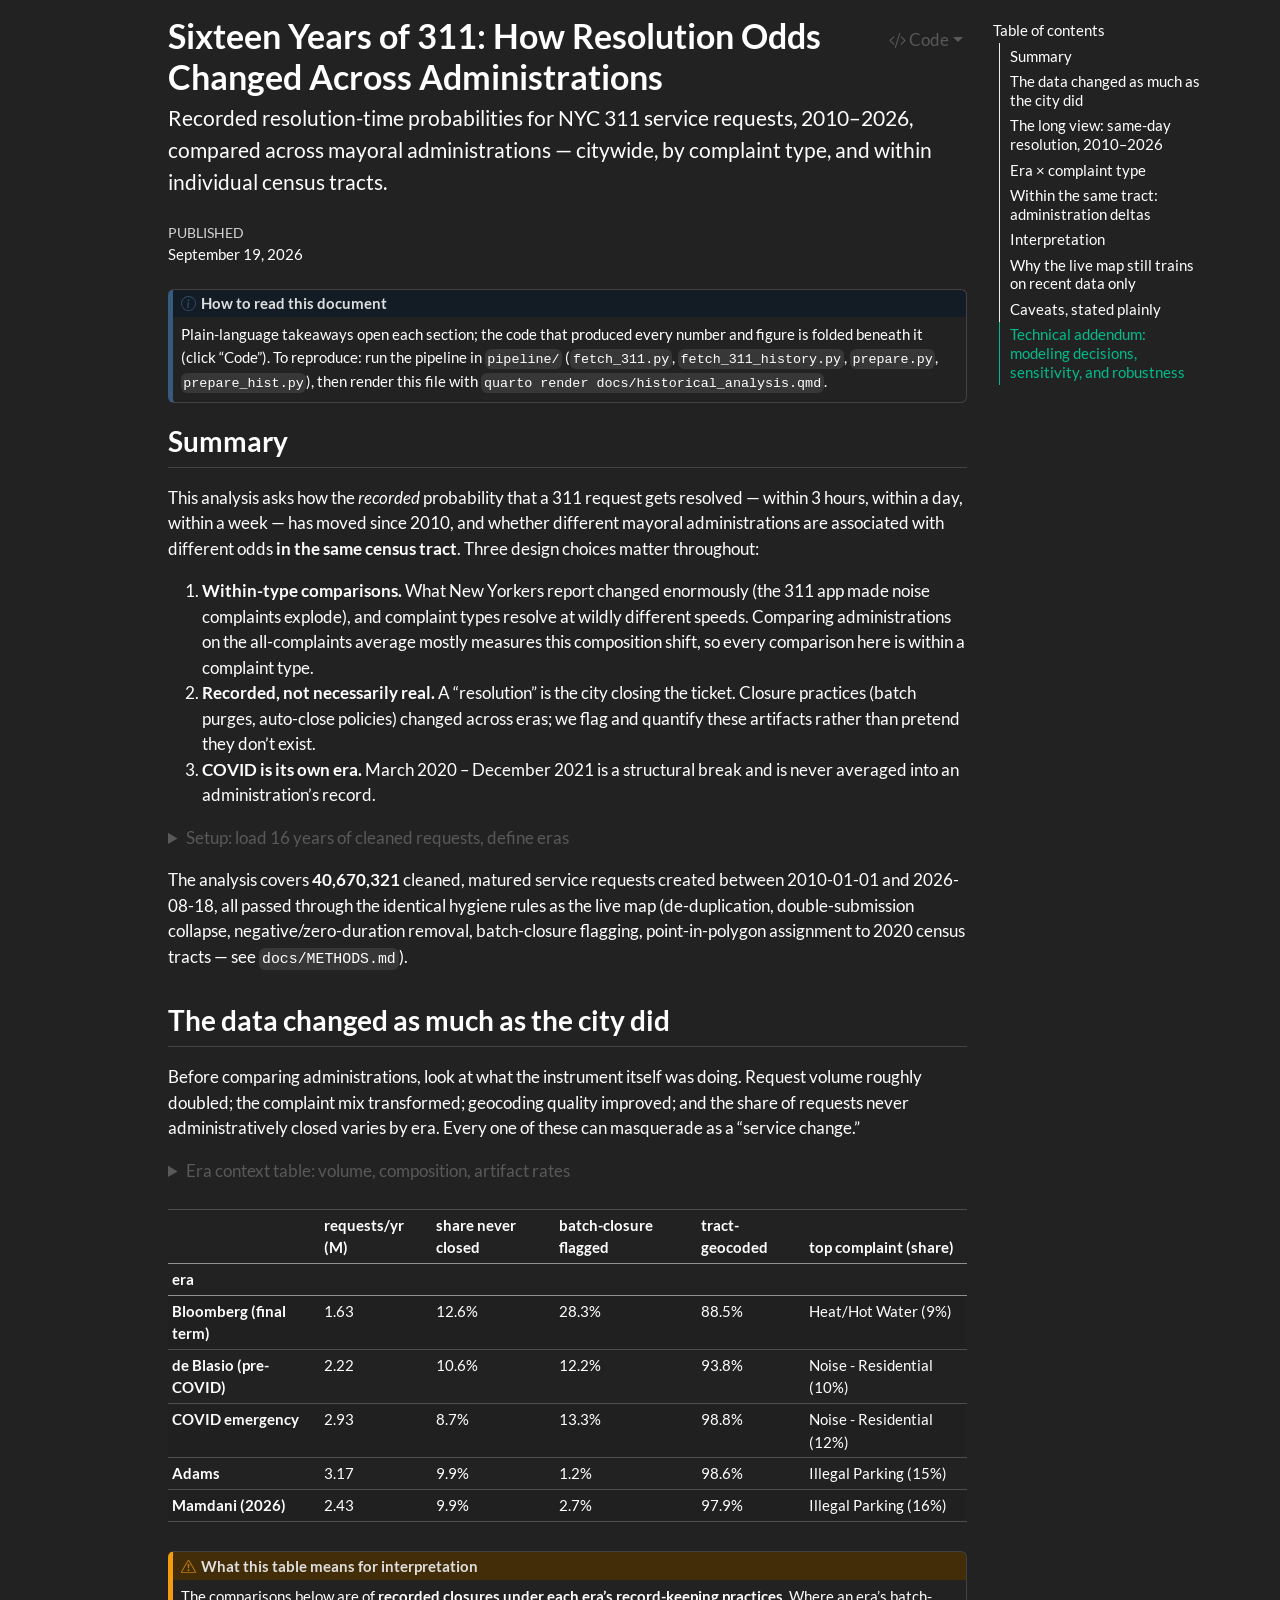
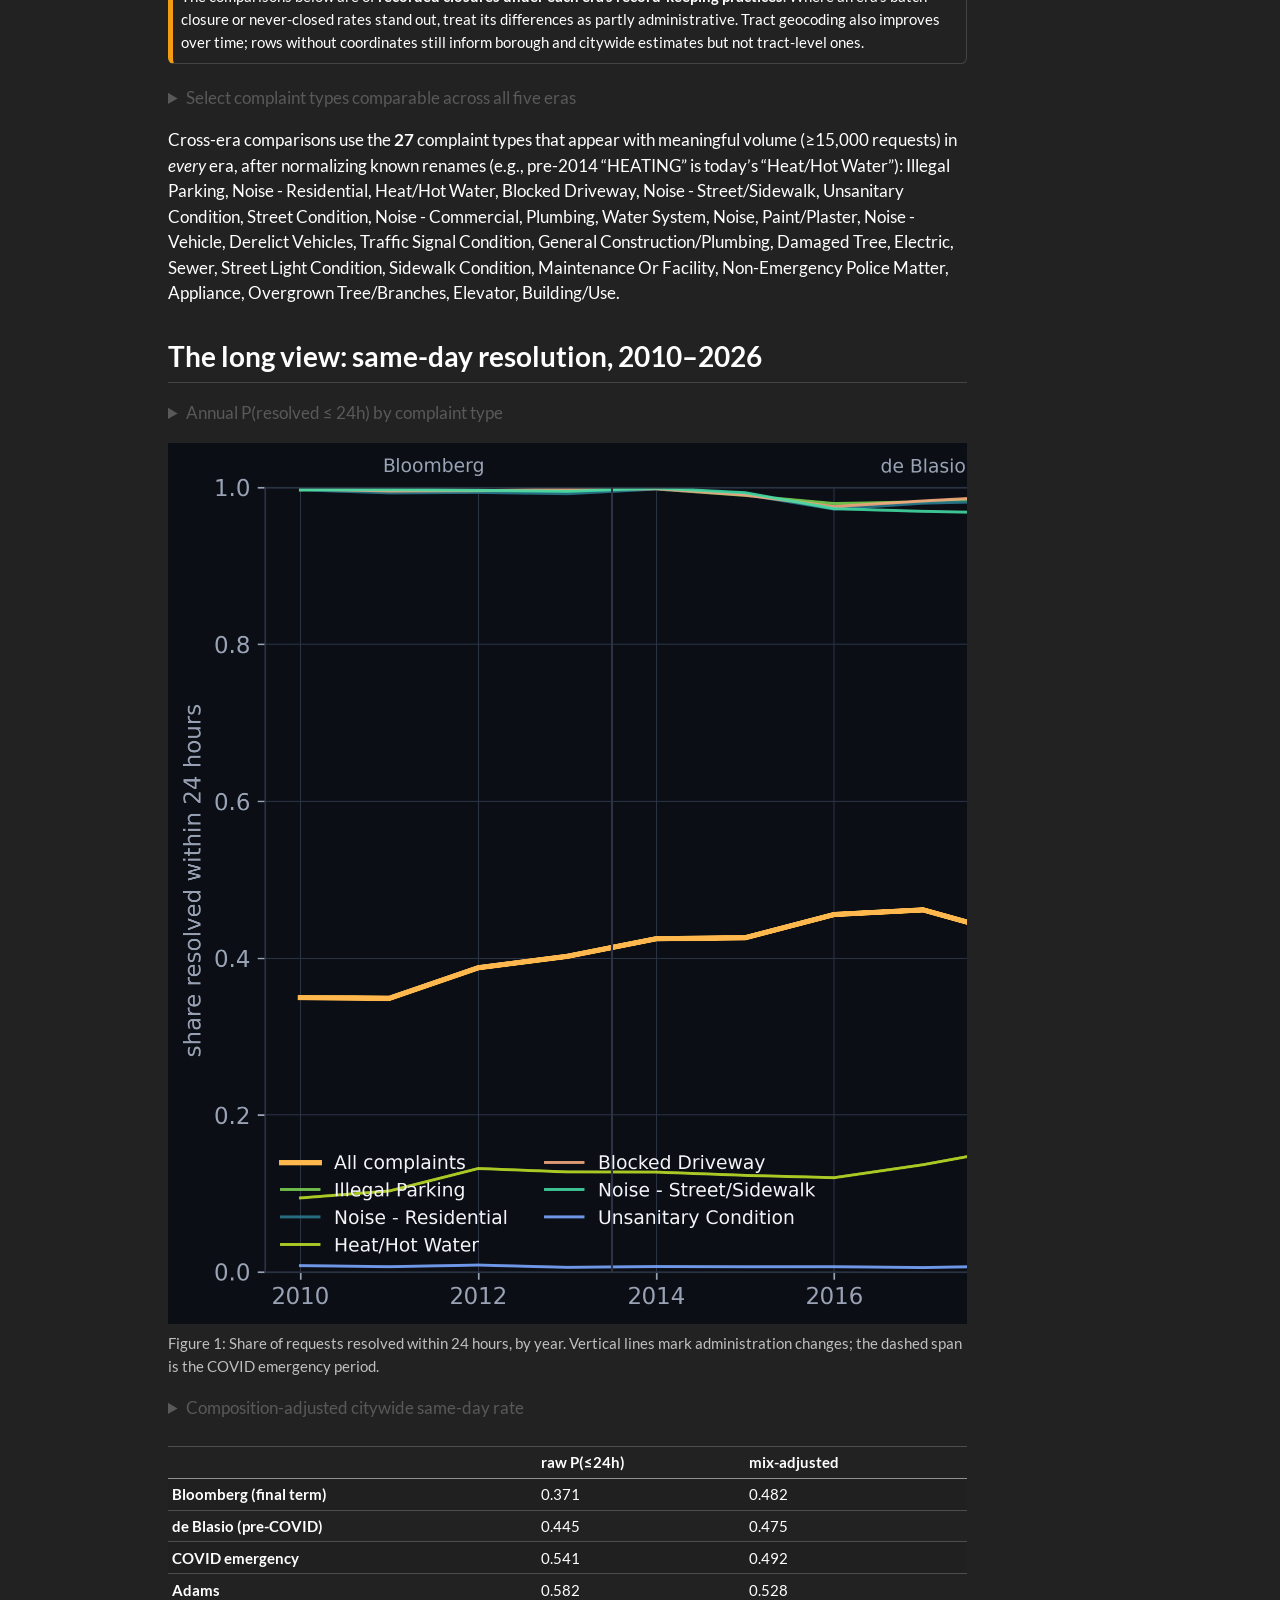
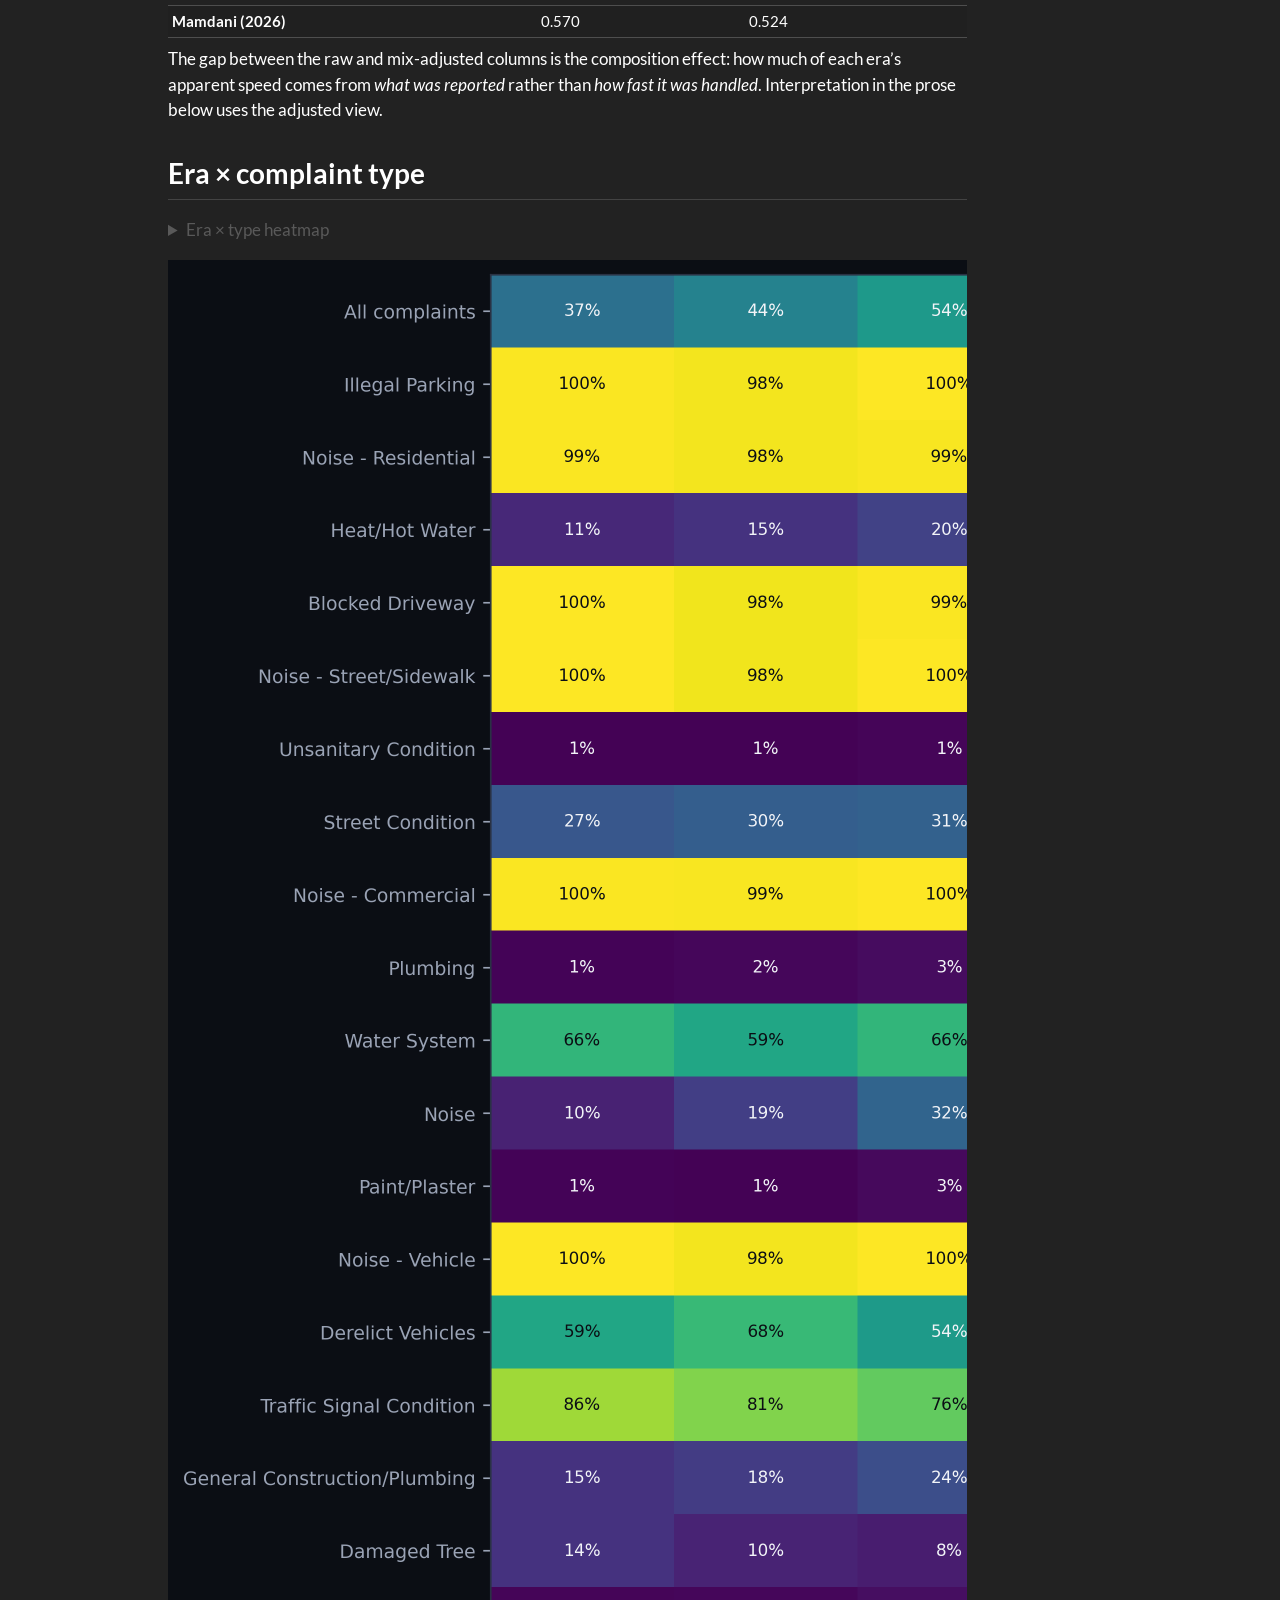
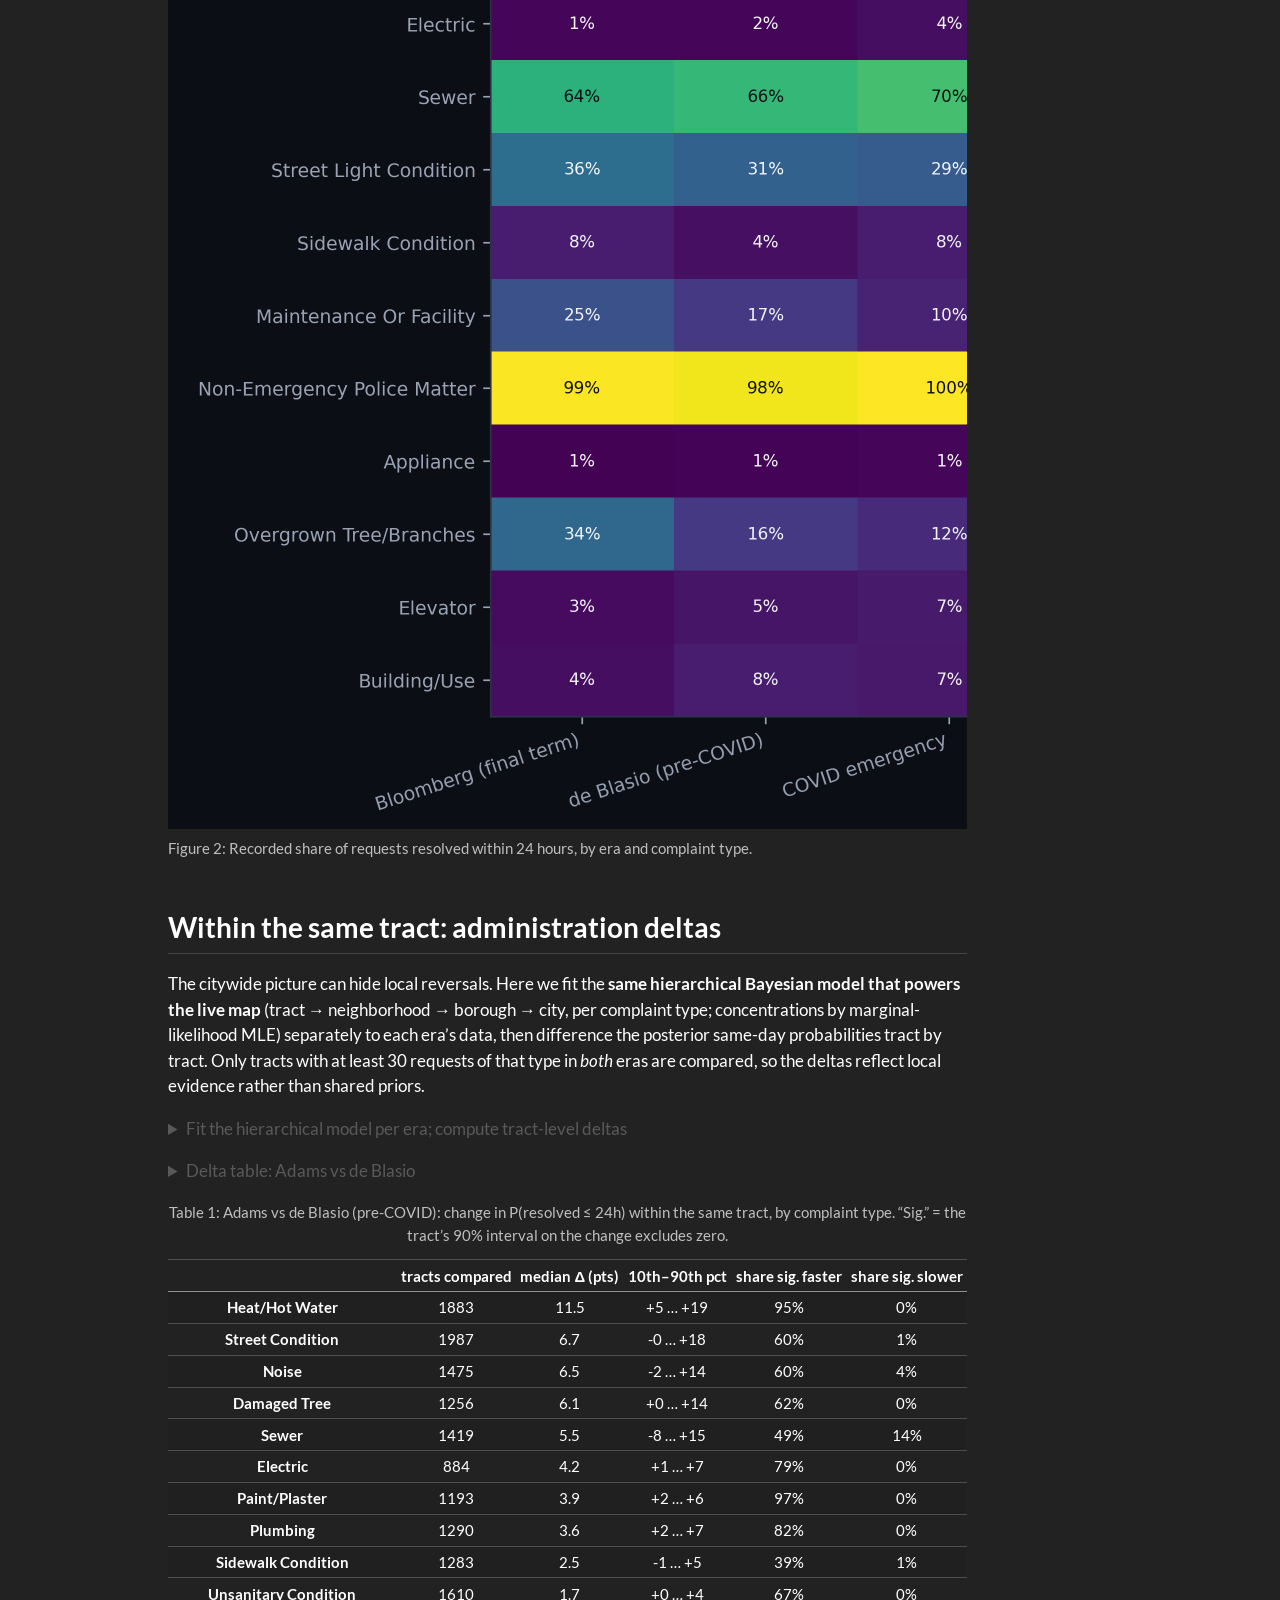
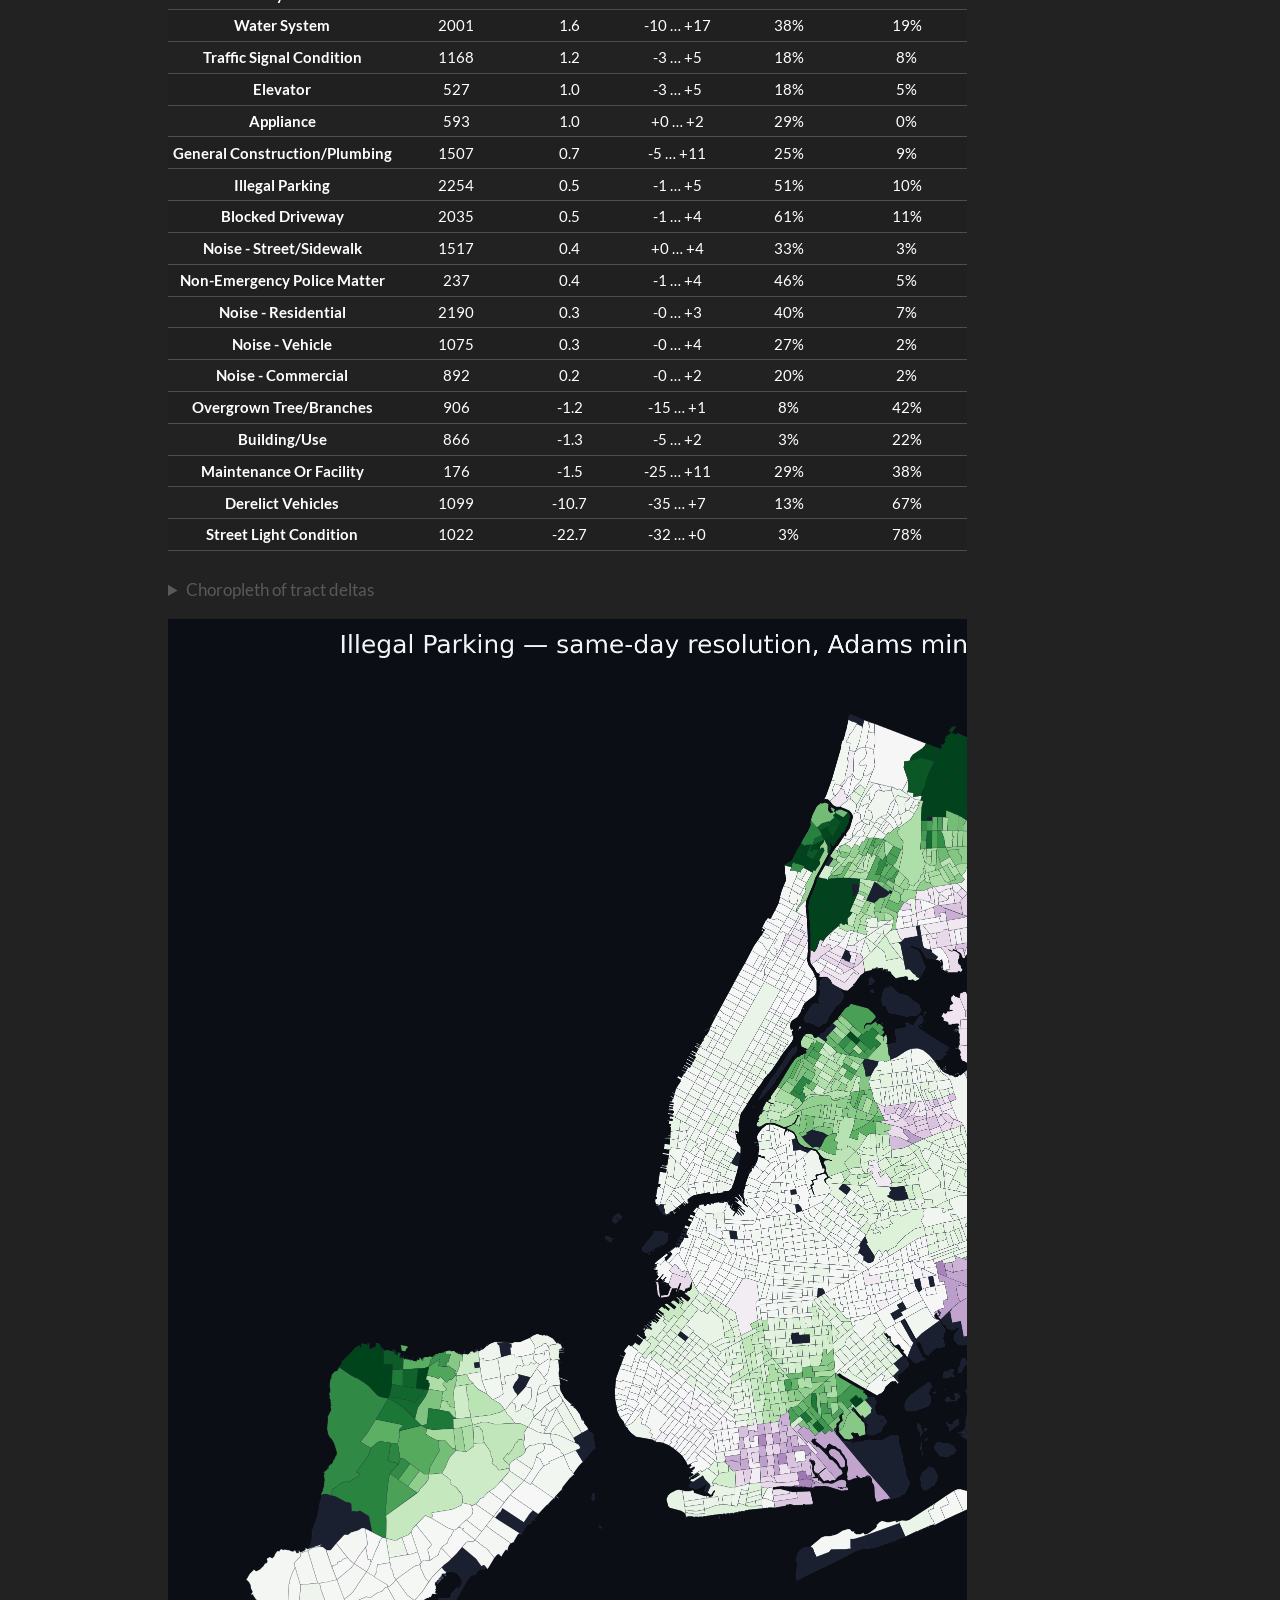
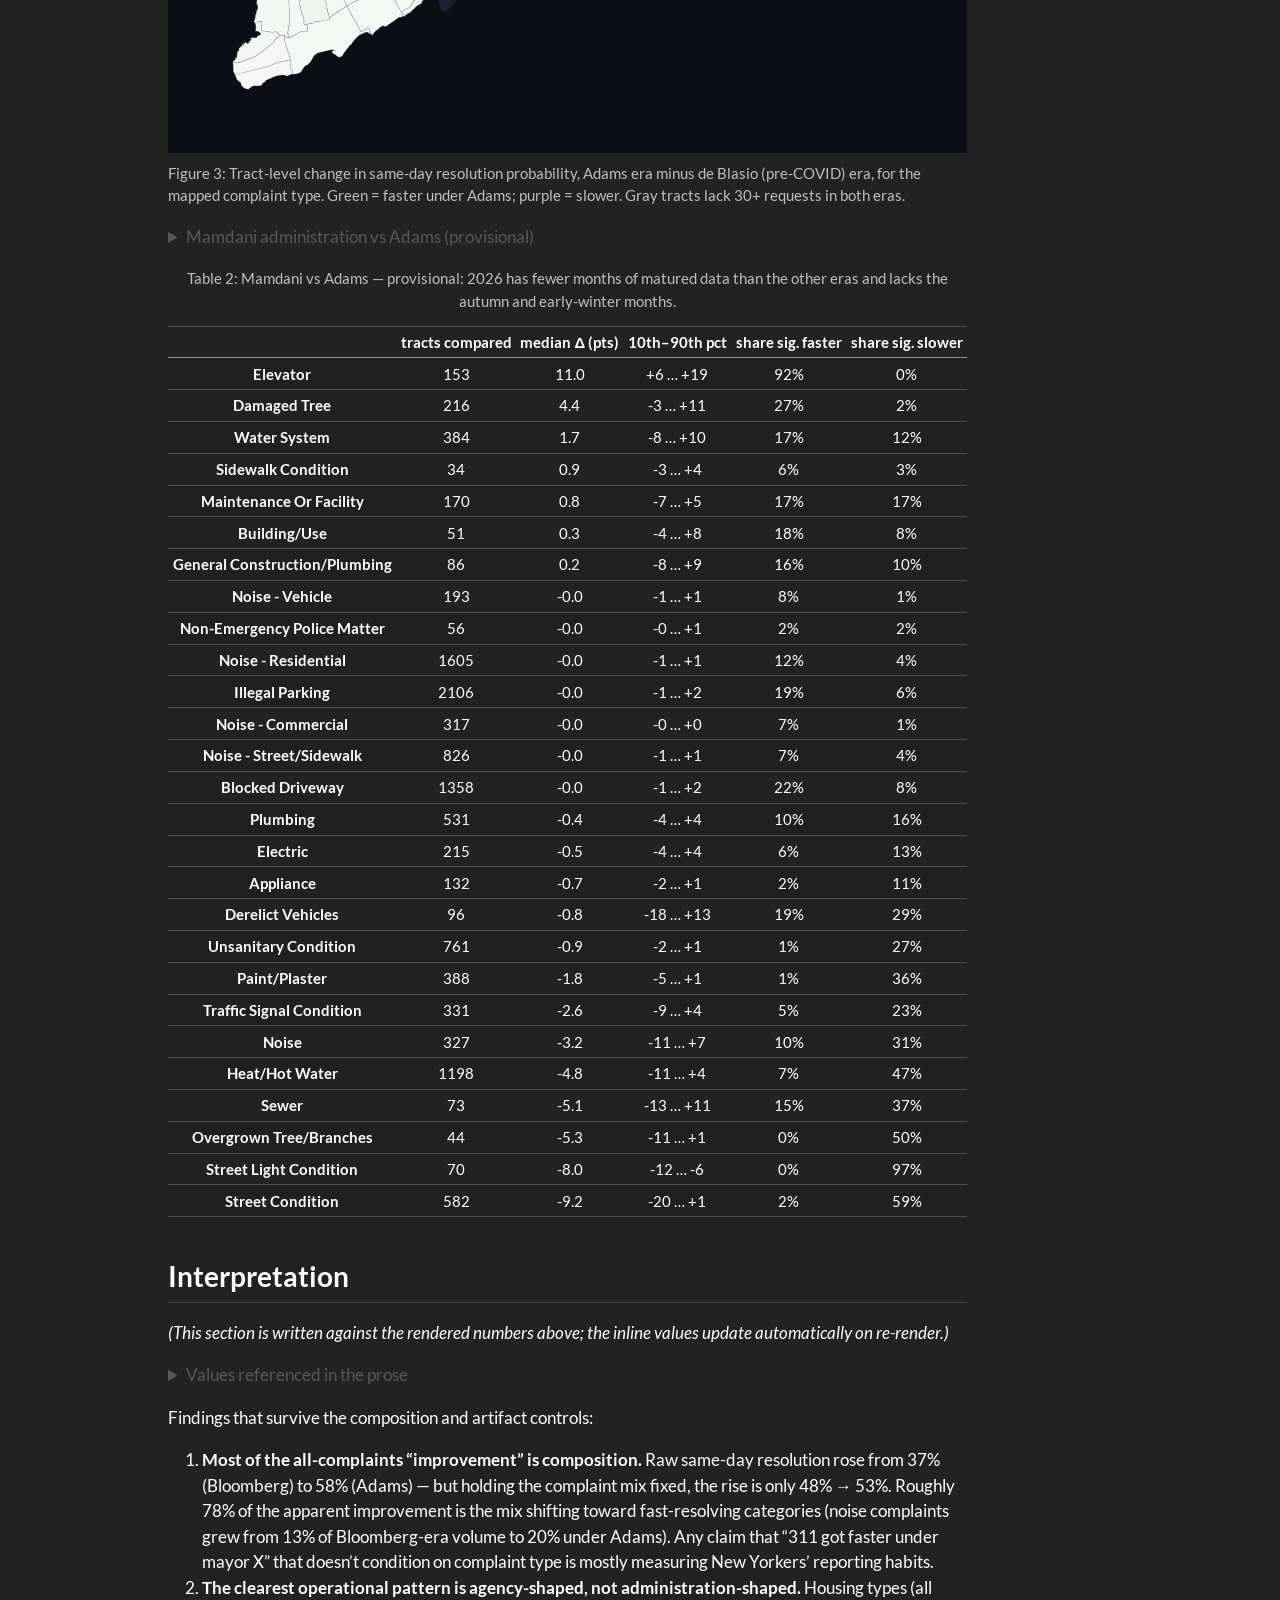
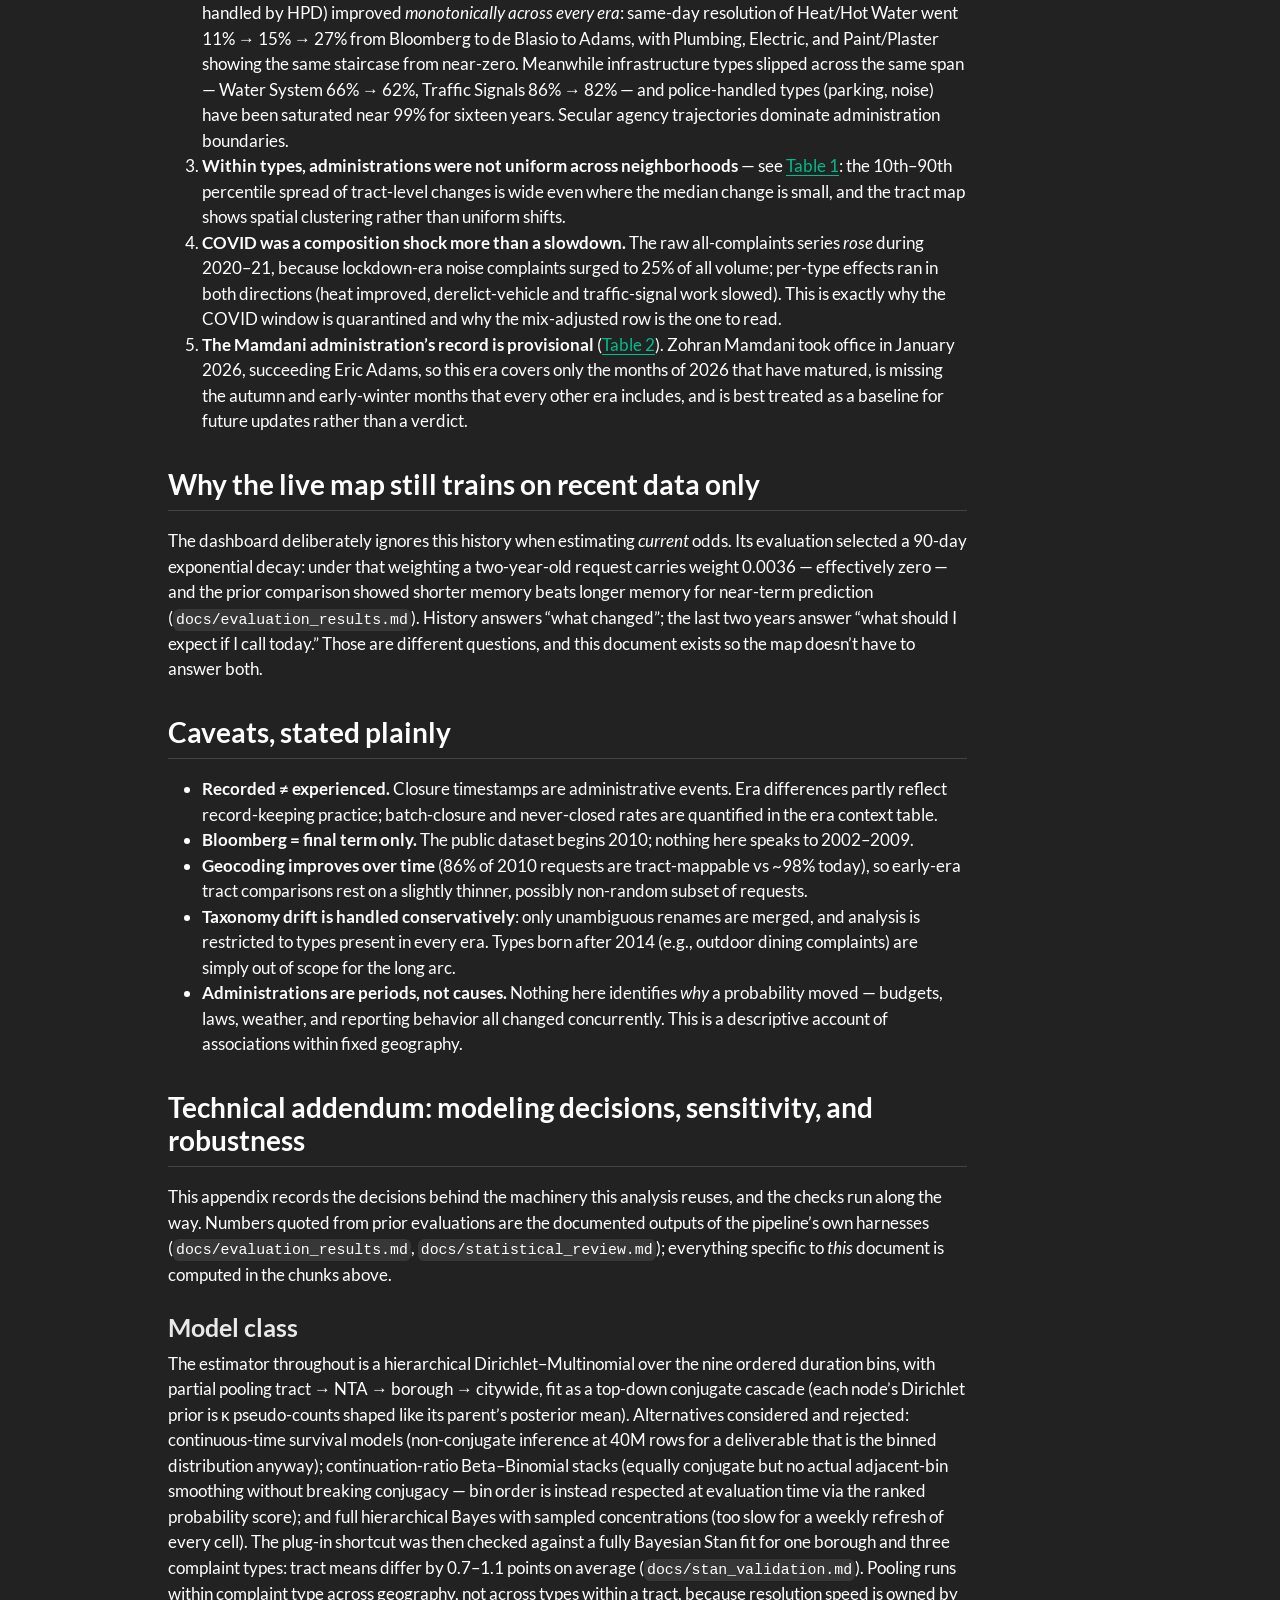
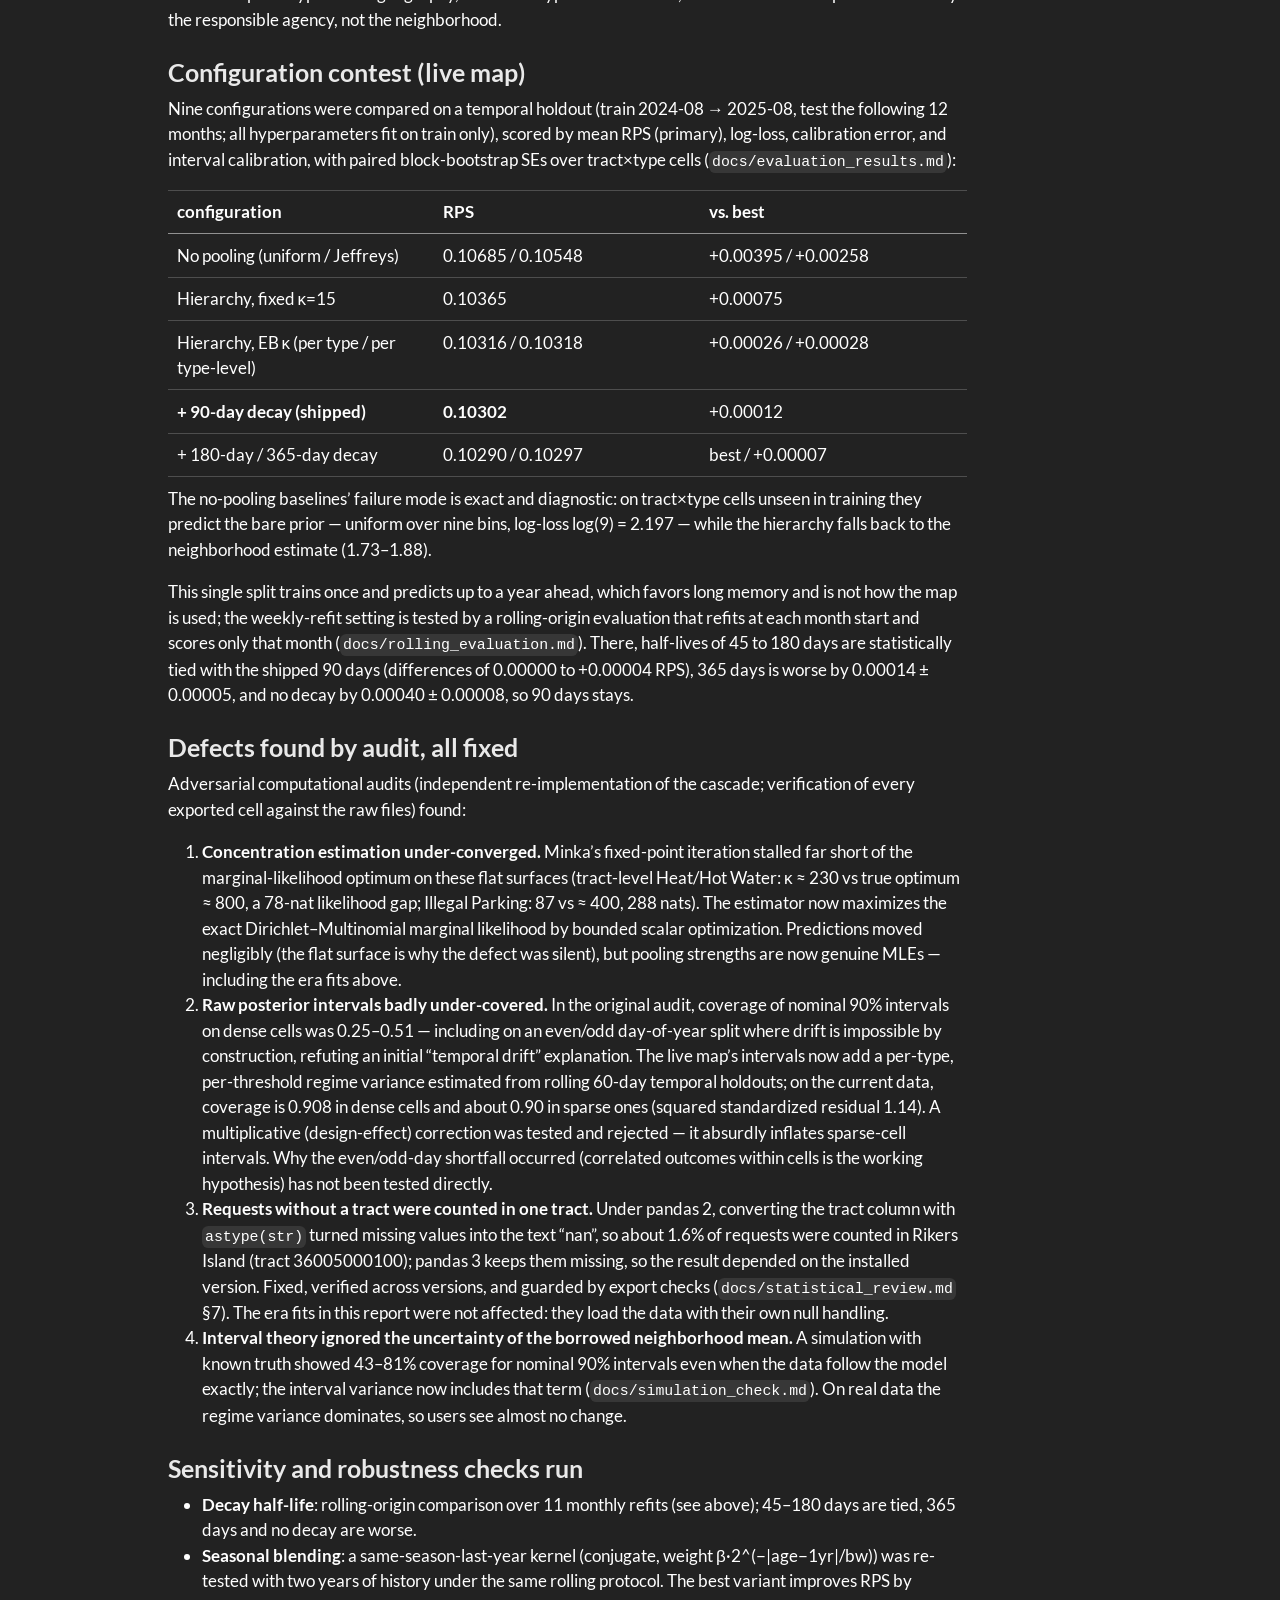
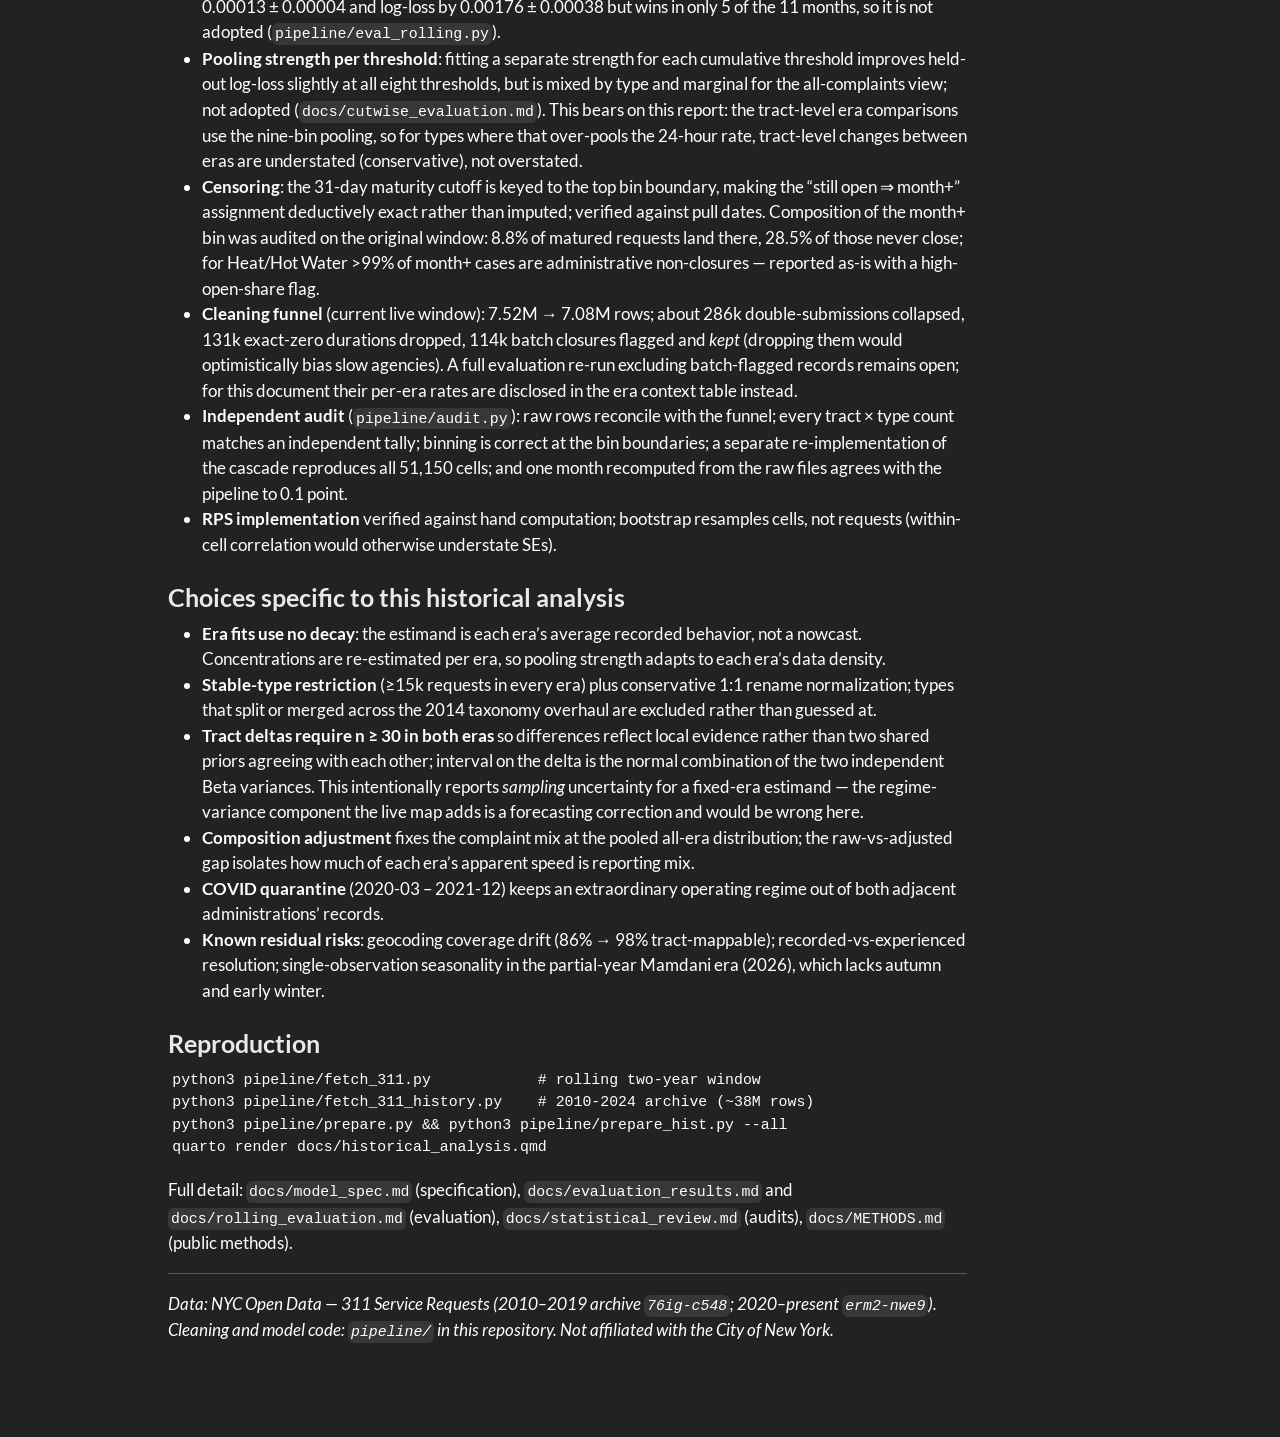
==== docs/historical_analysis.html @ f102107b "Bring documentation in line with the audit - METHODS.md: current data window and funnel, weekly refi" ====
<!DOCTYPE html>
<html xmlns="http://www.w3.org/1999/xhtml" lang="en" xml:lang="en"><head>

<meta charset="utf-8">
<meta name="generator" content="quarto-1.9.38">

<meta name="viewport" content="width=device-width, initial-scale=1.0, user-scalable=yes">

<meta name="dcterms.date" content="2026-09-19">

<title>Sixteen Years of 311: How Resolution Odds Changed Across Administrations</title>
<style>

code{white-space: pre-wrap;}
span.smallcaps{font-variant: small-caps;}
div.columns{display: flex; gap: min(4vw, 1.5em);}
div.column{flex: auto; overflow-x: auto;}
div.hanging-indent{margin-left: 1.5em; text-indent: -1.5em;}
ul.task-list{list-style: none;}
ul.task-list li input[type="checkbox"] {
width: 0.8em;
margin: 0 0.8em 0.2em -1em;  vertical-align: middle;
}

html { -webkit-text-size-adjust: 100%; }
pre > code.sourceCode { white-space: pre; position: relative; }
pre > code.sourceCode > span { display: inline-block; line-height: 1.25; }
pre > code.sourceCode > span:empty { height: 1.2em; }
.sourceCode { overflow: visible; }
code.sourceCode > span { color: inherit; text-decoration: inherit; }
div.sourceCode { margin: 1em 0; }
pre.sourceCode { margin: 0; }
@media screen {
div.sourceCode { overflow: auto; }
}
@media print {
pre > code.sourceCode { white-space: pre-wrap; }
pre > code.sourceCode > span { text-indent: -5em; padding-left: 5em; }
}
pre.numberSource code
{ counter-reset: source-line 0; }
pre.numberSource code > span
{ position: relative; left: -4em; counter-increment: source-line; }
pre.numberSource code > span > a:first-child::before
{ content: counter(source-line);
position: relative; left: -1em; text-align: right; vertical-align: baseline;
border: none; display: inline-block;
-webkit-touch-callout: none; -webkit-user-select: none;
-khtml-user-select: none; -moz-user-select: none;
-ms-user-select: none; user-select: none;
padding: 0 4px; width: 4em;
}
pre.numberSource { margin-left: 3em; padding-left: 4px; }
div.sourceCode
{ }
@media screen {
pre > code.sourceCode > span > a:first-child::before { text-decoration: underline; }
}
</style>


<script>/*! jQuery v3.5.1 | (c) JS Foundation and other contributors | jquery.org/license */
!function(e,t){"use strict";"object"==typeof module&&"object"==typeof module.exports?module.exports=e.document?t(e,!0):function(e){if(!e.document)throw new Error("jQuery requires a window with a document");return t(e)}:t(e)}("undefined"!=typeof window?window:this,function(C,e){"use strict";var t=[],r=Object.getPrototypeOf,s=t.slice,g=t.flat?function(e){return t.flat.call(e)}:function(e){return t.concat.apply([],e)},u=t.push,i=t.indexOf,n={},o=n.toString,v=n.hasOwnProperty,a=v.toString,l=a.call(Object),y={},m=function(e){return"function"==typeof e&&"number"!=typeof e.nodeType},x=function(e){return null!=e&&e===e.window},E=C.document,c={type:!0,src:!0,nonce:!0,noModule:!0};function b(e,t,n){var r,i,o=(n=n||E).createElement("script");if(o.text=e,t)for(r in c)(i=t[r]||t.getAttribute&&t.getAttribute(r))&&o.setAttribute(r,i);n.head.appendChild(o).parentNode.removeChild(o)}function w(e){return null==e?e+"":"object"==typeof e||"function"==typeof e?n[o.call(e)]||"object":typeof e}var f="3.5.1",S=function(e,t){return new S.fn.init(e,t)};function p(e){var t=!!e&&"length"in e&&e.length,n=w(e);return!m(e)&&!x(e)&&("array"===n||0===t||"number"==typeof t&&0<t&&t-1 in e)}S.fn=S.prototype={jquery:f,constructor:S,length:0,toArray:function(){return s.call(this)},get:function(e){return null==e?s.call(this):e<0?this[e+this.length]:this[e]},pushStack:function(e){var t=S.merge(this.constructor(),e);return t.prevObject=this,t},each:function(e){return S.each(this,e)},map:function(n){return this.pushStack(S.map(this,function(e,t){return n.call(e,t,e)}))},slice:function(){return this.pushStack(s.apply(this,arguments))},first:function(){return this.eq(0)},last:function(){return this.eq(-1)},even:function(){return this.pushStack(S.grep(this,function(e,t){return(t+1)%2}))},odd:function(){return this.pushStack(S.grep(this,function(e,t){return t%2}))},eq:function(e){var t=this.length,n=+e+(e<0?t:0);return this.pushStack(0<=n&&n<t?[this[n]]:[])},end:function(){return this.prevObject||this.constructor()},push:u,sort:t.sort,splice:t.splice},S.extend=S.fn.extend=function(){var e,t,n,r,i,o,a=arguments[0]||{},s=1,u=arguments.length,l=!1;for("boolean"==typeof a&&(l=a,a=arguments[s]||{},s++),"object"==typeof a||m(a)||(a={}),s===u&&(a=this,s--);s<u;s++)if(null!=(e=arguments[s]))for(t in e)r=e[t],"__proto__"!==t&&a!==r&&(l&&r&&(S.isPlainObject(r)||(i=Array.isArray(r)))?(n=a[t],o=i&&!Array.isArray(n)?[]:i||S.isPlainObject(n)?n:{},i=!1,a[t]=S.extend(l,o,r)):void 0!==r&&(a[t]=r));return a},S.extend({expando:"jQuery"+(f+Math.random()).replace(/\D/g,""),isReady:!0,error:function(e){throw new Error(e)},noop:function(){},isPlainObject:function(e){var t,n;return!(!e||"[object Object]"!==o.call(e))&&(!(t=r(e))||"function"==typeof(n=v.call(t,"constructor")&&t.constructor)&&a.call(n)===l)},isEmptyObject:function(e){var t;for(t in e)return!1;return!0},globalEval:function(e,t,n){b(e,{nonce:t&&t.nonce},n)},each:function(e,t){var n,r=0;if(p(e)){for(n=e.length;r<n;r++)if(!1===t.call(e[r],r,e[r]))break}else for(r in e)if(!1===t.call(e[r],r,e[r]))break;return e},makeArray:function(e,t){var n=t||[];return null!=e&&(p(Object(e))?S.merge(n,"string"==typeof e?[e]:e):u.call(n,e)),n},inArray:function(e,t,n){return null==t?-1:i.call(t,e,n)},merge:function(e,t){for(var n=+t.length,r=0,i=e.length;r<n;r++)e[i++]=t[r];return e.length=i,e},grep:function(e,t,n){for(var r=[],i=0,o=e.length,a=!n;i<o;i++)!t(e[i],i)!==a&&r.push(e[i]);return r},map:function(e,t,n){var r,i,o=0,a=[];if(p(e))for(r=e.length;o<r;o++)null!=(i=t(e[o],o,n))&&a.push(i);else for(o in e)null!=(i=t(e[o],o,n))&&a.push(i);return g(a)},guid:1,support:y}),"function"==typeof Symbol&&(S.fn[Symbol.iterator]=t[Symbol.iterator]),S.each("Boolean Number String Function Array Date RegExp Object Error Symbol".split(" "),function(e,t){n["[object "+t+"]"]=t.toLowerCase()});var d=function(n){var e,d,b,o,i,h,f,g,w,u,l,T,C,a,E,v,s,c,y,S="sizzle"+1*new Date,p=n.document,k=0,r=0,m=ue(),x=ue(),A=ue(),N=ue(),D=function(e,t){return e===t&&(l=!0),0},j={}.hasOwnProperty,t=[],q=t.pop,L=t.push,H=t.push,O=t.slice,P=function(e,t){for(var n=0,r=e.length;n<r;n++)if(e[n]===t)return n;return-1},R="checked|selected|async|autofocus|autoplay|controls|defer|disabled|hidden|ismap|loop|multiple|open|readonly|required|scoped",M="[\\x20\\t\\r\\n\\f]",I="(?:\\\\[\\da-fA-F]{1,6}"+M+"?|\\\\[^\\r\\n\\f]|[\\w-]|[^\0-\\x7f])+",W="\\["+M+"*("+I+")(?:"+M+"*([*^$|!~]?=)"+M+"*(?:'((?:\\\\.|[^\\\\'])*)'|\"((?:\\\\.|[^\\\\\"])*)\"|("+I+"))|)"+M+"*\\]",F=":("+I+")(?:\\((('((?:\\\\.|[^\\\\'])*)'|\"((?:\\\\.|[^\\\\\"])*)\")|((?:\\\\.|[^\\\\()[\\]]|"+W+")*)|.*)\\)|)",B=new RegExp(M+"+","g"),$=new RegExp("^"+M+"+|((?:^|[^\\\\])(?:\\\\.)*)"+M+"+$","g"),_=new RegExp("^"+M+"*,"+M+"*"),z=new RegExp("^"+M+"*([>+~]|"+M+")"+M+"*"),U=new RegExp(M+"|>"),X=new RegExp(F),V=new RegExp("^"+I+"$"),G={ID:new RegExp("^#("+I+")"),CLASS:new RegExp("^\\.("+I+")"),TAG:new RegExp("^("+I+"|[*])"),ATTR:new RegExp("^"+W),PSEUDO:new RegExp("^"+F),CHILD:new RegExp("^:(only|first|last|nth|nth-last)-(child|of-type)(?:\\("+M+"*(even|odd|(([+-]|)(\\d*)n|)"+M+"*(?:([+-]|)"+M+"*(\\d+)|))"+M+"*\\)|)","i"),bool:new RegExp("^(?:"+R+")$","i"),needsContext:new RegExp("^"+M+"*[>+~]|:(even|odd|eq|gt|lt|nth|first|last)(?:\\("+M+"*((?:-\\d)?\\d*)"+M+"*\\)|)(?=[^-]|$)","i")},Y=/HTML$/i,Q=/^(?:input|select|textarea|button)$/i,J=/^h\d$/i,K=/^[^{]+\{\s*\[native \w/,Z=/^(?:#([\w-]+)|(\w+)|\.([\w-]+))$/,ee=/[+~]/,te=new RegExp("\\\\[\\da-fA-F]{1,6}"+M+"?|\\\\([^\\r\\n\\f])","g"),ne=function(e,t){var n="0x"+e.slice(1)-65536;return t||(n<0?String.fromCharCode(n+65536):String.fromCharCode(n>>10|55296,1023&n|56320))},re=/([\0-\x1f\x7f]|^-?\d)|^-$|[^\0-\x1f\x7f-\uFFFF\w-]/g,ie=function(e,t){return t?"\0"===e?"\ufffd":e.slice(0,-1)+"\\"+e.charCodeAt(e.length-1).toString(16)+" ":"\\"+e},oe=function(){T()},ae=be(function(e){return!0===e.disabled&&"fieldset"===e.nodeName.toLowerCase()},{dir:"parentNode",next:"legend"});try{H.apply(t=O.call(p.childNodes),p.childNodes),t[p.childNodes.length].nodeType}catch(e){H={apply:t.length?function(e,t){L.apply(e,O.call(t))}:function(e,t){var n=e.length,r=0;while(e[n++]=t[r++]);e.length=n-1}}}function se(t,e,n,r){var i,o,a,s,u,l,c,f=e&&e.ownerDocument,p=e?e.nodeType:9;if(n=n||[],"string"!=typeof t||!t||1!==p&&9!==p&&11!==p)return n;if(!r&&(T(e),e=e||C,E)){if(11!==p&&(u=Z.exec(t)))if(i=u[1]){if(9===p){if(!(a=e.getElementById(i)))return n;if(a.id===i)return n.push(a),n}else if(f&&(a=f.getElementById(i))&&y(e,a)&&a.id===i)return n.push(a),n}else{if(u[2])return H.apply(n,e.getElementsByTagName(t)),n;if((i=u[3])&&d.getElementsByClassName&&e.getElementsByClassName)return H.apply(n,e.getElementsByClassName(i)),n}if(d.qsa&&!N[t+" "]&&(!v||!v.test(t))&&(1!==p||"object"!==e.nodeName.toLowerCase())){if(c=t,f=e,1===p&&(U.test(t)||z.test(t))){(f=ee.test(t)&&ye(e.parentNode)||e)===e&&d.scope||((s=e.getAttribute("id"))?s=s.replace(re,ie):e.setAttribute("id",s=S)),o=(l=h(t)).length;while(o--)l[o]=(s?"#"+s:":scope")+" "+xe(l[o]);c=l.join(",")}try{return H.apply(n,f.querySelectorAll(c)),n}catch(e){N(t,!0)}finally{s===S&&e.removeAttribute("id")}}}return g(t.replace($,"$1"),e,n,r)}function ue(){var r=[];return function e(t,n){return r.push(t+" ")>b.cacheLength&&delete e[r.shift()],e[t+" "]=n}}function le(e){return e[S]=!0,e}function ce(e){var t=C.createElement("fieldset");try{return!!e(t)}catch(e){return!1}finally{t.parentNode&&t.parentNode.removeChild(t),t=null}}function fe(e,t){var n=e.split("|"),r=n.length;while(r--)b.attrHandle[n[r]]=t}function pe(e,t){var n=t&&e,r=n&&1===e.nodeType&&1===t.nodeType&&e.sourceIndex-t.sourceIndex;if(r)return r;if(n)while(n=n.nextSibling)if(n===t)return-1;return e?1:-1}function de(t){return function(e){return"input"===e.nodeName.toLowerCase()&&e.type===t}}function he(n){return function(e){var t=e.nodeName.toLowerCase();return("input"===t||"button"===t)&&e.type===n}}function ge(t){return function(e){return"form"in e?e.parentNode&&!1===e.disabled?"label"in e?"label"in e.parentNode?e.parentNode.disabled===t:e.disabled===t:e.isDisabled===t||e.isDisabled!==!t&&ae(e)===t:e.disabled===t:"label"in e&&e.disabled===t}}function ve(a){return le(function(o){return o=+o,le(function(e,t){var n,r=a([],e.length,o),i=r.length;while(i--)e[n=r[i]]&&(e[n]=!(t[n]=e[n]))})})}function ye(e){return e&&"undefined"!=typeof e.getElementsByTagName&&e}for(e in d=se.support={},i=se.isXML=function(e){var t=e.namespaceURI,n=(e.ownerDocument||e).documentElement;return!Y.test(t||n&&n.nodeName||"HTML")},T=se.setDocument=function(e){var t,n,r=e?e.ownerDocument||e:p;return r!=C&&9===r.nodeType&&r.documentElement&&(a=(C=r).documentElement,E=!i(C),p!=C&&(n=C.defaultView)&&n.top!==n&&(n.addEventListener?n.addEventListener("unload",oe,!1):n.attachEvent&&n.attachEvent("onunload",oe)),d.scope=ce(function(e){return a.appendChild(e).appendChild(C.createElement("div")),"undefined"!=typeof e.querySelectorAll&&!e.querySelectorAll(":scope fieldset div").length}),d.attributes=ce(function(e){return e.className="i",!e.getAttribute("className")}),d.getElementsByTagName=ce(function(e){return e.appendChild(C.createComment("")),!e.getElementsByTagName("*").length}),d.getElementsByClassName=K.test(C.getElementsByClassName),d.getById=ce(function(e){return a.appendChild(e).id=S,!C.getElementsByName||!C.getElementsByName(S).length}),d.getById?(b.filter.ID=function(e){var t=e.replace(te,ne);return function(e){return e.getAttribute("id")===t}},b.find.ID=function(e,t){if("undefined"!=typeof t.getElementById&&E){var n=t.getElementById(e);return n?[n]:[]}}):(b.filter.ID=function(e){var n=e.replace(te,ne);return function(e){var t="undefined"!=typeof e.getAttributeNode&&e.getAttributeNode("id");return t&&t.value===n}},b.find.ID=function(e,t){if("undefined"!=typeof t.getElementById&&E){var n,r,i,o=t.getElementById(e);if(o){if((n=o.getAttributeNode("id"))&&n.value===e)return[o];i=t.getElementsByName(e),r=0;while(o=i[r++])if((n=o.getAttributeNode("id"))&&n.value===e)return[o]}return[]}}),b.find.TAG=d.getElementsByTagName?function(e,t){return"undefined"!=typeof t.getElementsByTagName?t.getElementsByTagName(e):d.qsa?t.querySelectorAll(e):void 0}:function(e,t){var n,r=[],i=0,o=t.getElementsByTagName(e);if("*"===e){while(n=o[i++])1===n.nodeType&&r.push(n);return r}return o},b.find.CLASS=d.getElementsByClassName&&function(e,t){if("undefined"!=typeof t.getElementsByClassName&&E)return t.getElementsByClassName(e)},s=[],v=[],(d.qsa=K.test(C.querySelectorAll))&&(ce(function(e){var t;a.appendChild(e).innerHTML="<a id='"+S+"'></a><select id='"+S+"-\r\\' msallowcapture=''><option selected=''></option></select>",e.querySelectorAll("[msallowcapture^='']").length&&v.push("[*^$]="+M+"*(?:''|\"\")"),e.querySelectorAll("[selected]").length||v.push("\\["+M+"*(?:value|"+R+")"),e.querySelectorAll("[id~="+S+"-]").length||v.push("~="),(t=C.createElement("input")).setAttribute("name",""),e.appendChild(t),e.querySelectorAll("[name='']").length||v.push("\\["+M+"*name"+M+"*="+M+"*(?:''|\"\")"),e.querySelectorAll(":checked").length||v.push(":checked"),e.querySelectorAll("a#"+S+"+*").length||v.push(".#.+[+~]"),e.querySelectorAll("\\\f"),v.push("[\\r\\n\\f]")}),ce(function(e){e.innerHTML="<a href='' disabled='disabled'></a><select disabled='disabled'><option/></select>";var t=C.createElement("input");t.setAttribute("type","hidden"),e.appendChild(t).setAttribute("name","D"),e.querySelectorAll("[name=d]").length&&v.push("name"+M+"*[*^$|!~]?="),2!==e.querySelectorAll(":enabled").length&&v.push(":enabled",":disabled"),a.appendChild(e).disabled=!0,2!==e.querySelectorAll(":disabled").length&&v.push(":enabled",":disabled"),e.querySelectorAll("*,:x"),v.push(",.*:")})),(d.matchesSelector=K.test(c=a.matches||a.webkitMatchesSelector||a.mozMatchesSelector||a.oMatchesSelector||a.msMatchesSelector))&&ce(function(e){d.disconnectedMatch=c.call(e,"*"),c.call(e,"[s!='']:x"),s.push("!=",F)}),v=v.length&&new RegExp(v.join("|")),s=s.length&&new RegExp(s.join("|")),t=K.test(a.compareDocumentPosition),y=t||K.test(a.contains)?function(e,t){var n=9===e.nodeType?e.documentElement:e,r=t&&t.parentNode;return e===r||!(!r||1!==r.nodeType||!(n.contains?n.contains(r):e.compareDocumentPosition&&16&e.compareDocumentPosition(r)))}:function(e,t){if(t)while(t=t.parentNode)if(t===e)return!0;return!1},D=t?function(e,t){if(e===t)return l=!0,0;var n=!e.compareDocumentPosition-!t.compareDocumentPosition;return n||(1&(n=(e.ownerDocument||e)==(t.ownerDocument||t)?e.compareDocumentPosition(t):1)||!d.sortDetached&&t.compareDocumentPosition(e)===n?e==C||e.ownerDocument==p&&y(p,e)?-1:t==C||t.ownerDocument==p&&y(p,t)?1:u?P(u,e)-P(u,t):0:4&n?-1:1)}:function(e,t){if(e===t)return l=!0,0;var n,r=0,i=e.parentNode,o=t.parentNode,a=[e],s=[t];if(!i||!o)return e==C?-1:t==C?1:i?-1:o?1:u?P(u,e)-P(u,t):0;if(i===o)return pe(e,t);n=e;while(n=n.parentNode)a.unshift(n);n=t;while(n=n.parentNode)s.unshift(n);while(a[r]===s[r])r++;return r?pe(a[r],s[r]):a[r]==p?-1:s[r]==p?1:0}),C},se.matches=function(e,t){return se(e,null,null,t)},se.matchesSelector=function(e,t){if(T(e),d.matchesSelector&&E&&!N[t+" "]&&(!s||!s.test(t))&&(!v||!v.test(t)))try{var n=c.call(e,t);if(n||d.disconnectedMatch||e.document&&11!==e.document.nodeType)return n}catch(e){N(t,!0)}return 0<se(t,C,null,[e]).length},se.contains=function(e,t){return(e.ownerDocument||e)!=C&&T(e),y(e,t)},se.attr=function(e,t){(e.ownerDocument||e)!=C&&T(e);var n=b.attrHandle[t.toLowerCase()],r=n&&j.call(b.attrHandle,t.toLowerCase())?n(e,t,!E):void 0;return void 0!==r?r:d.attributes||!E?e.getAttribute(t):(r=e.getAttributeNode(t))&&r.specified?r.value:null},se.escape=function(e){return(e+"").replace(re,ie)},se.error=function(e){throw new Error("Syntax error, unrecognized expression: "+e)},se.uniqueSort=function(e){var t,n=[],r=0,i=0;if(l=!d.detectDuplicates,u=!d.sortStable&&e.slice(0),e.sort(D),l){while(t=e[i++])t===e[i]&&(r=n.push(i));while(r--)e.splice(n[r],1)}return u=null,e},o=se.getText=function(e){var t,n="",r=0,i=e.nodeType;if(i){if(1===i||9===i||11===i){if("string"==typeof e.textContent)return e.textContent;for(e=e.firstChild;e;e=e.nextSibling)n+=o(e)}else if(3===i||4===i)return e.nodeValue}else while(t=e[r++])n+=o(t);return n},(b=se.selectors={cacheLength:50,createPseudo:le,match:G,attrHandle:{},find:{},relative:{">":{dir:"parentNode",first:!0}," ":{dir:"parentNode"},"+":{dir:"previousSibling",first:!0},"~":{dir:"previousSibling"}},preFilter:{ATTR:function(e){return e[1]=e[1].replace(te,ne),e[3]=(e[3]||e[4]||e[5]||"").replace(te,ne),"~="===e[2]&&(e[3]=" "+e[3]+" "),e.slice(0,4)},CHILD:function(e){return e[1]=e[1].toLowerCase(),"nth"===e[1].slice(0,3)?(e[3]||se.error(e[0]),e[4]=+(e[4]?e[5]+(e[6]||1):2*("even"===e[3]||"odd"===e[3])),e[5]=+(e[7]+e[8]||"odd"===e[3])):e[3]&&se.error(e[0]),e},PSEUDO:function(e){var t,n=!e[6]&&e[2];return G.CHILD.test(e[0])?null:(e[3]?e[2]=e[4]||e[5]||"":n&&X.test(n)&&(t=h(n,!0))&&(t=n.indexOf(")",n.length-t)-n.length)&&(e[0]=e[0].slice(0,t),e[2]=n.slice(0,t)),e.slice(0,3))}},filter:{TAG:function(e){var t=e.replace(te,ne).toLowerCase();return"*"===e?function(){return!0}:function(e){return e.nodeName&&e.nodeName.toLowerCase()===t}},CLASS:function(e){var t=m[e+" "];return t||(t=new RegExp("(^|"+M+")"+e+"("+M+"|$)"))&&m(e,function(e){return t.test("string"==typeof e.className&&e.className||"undefined"!=typeof e.getAttribute&&e.getAttribute("class")||"")})},ATTR:function(n,r,i){return function(e){var t=se.attr(e,n);return null==t?"!="===r:!r||(t+="","="===r?t===i:"!="===r?t!==i:"^="===r?i&&0===t.indexOf(i):"*="===r?i&&-1<t.indexOf(i):"$="===r?i&&t.slice(-i.length)===i:"~="===r?-1<(" "+t.replace(B," ")+" ").indexOf(i):"|="===r&&(t===i||t.slice(0,i.length+1)===i+"-"))}},CHILD:function(h,e,t,g,v){var y="nth"!==h.slice(0,3),m="last"!==h.slice(-4),x="of-type"===e;return 1===g&&0===v?function(e){return!!e.parentNode}:function(e,t,n){var r,i,o,a,s,u,l=y!==m?"nextSibling":"previousSibling",c=e.parentNode,f=x&&e.nodeName.toLowerCase(),p=!n&&!x,d=!1;if(c){if(y){while(l){a=e;while(a=a[l])if(x?a.nodeName.toLowerCase()===f:1===a.nodeType)return!1;u=l="only"===h&&!u&&"nextSibling"}return!0}if(u=[m?c.firstChild:c.lastChild],m&&p){d=(s=(r=(i=(o=(a=c)[S]||(a[S]={}))[a.uniqueID]||(o[a.uniqueID]={}))[h]||[])[0]===k&&r[1])&&r[2],a=s&&c.childNodes[s];while(a=++s&&a&&a[l]||(d=s=0)||u.pop())if(1===a.nodeType&&++d&&a===e){i[h]=[k,s,d];break}}else if(p&&(d=s=(r=(i=(o=(a=e)[S]||(a[S]={}))[a.uniqueID]||(o[a.uniqueID]={}))[h]||[])[0]===k&&r[1]),!1===d)while(a=++s&&a&&a[l]||(d=s=0)||u.pop())if((x?a.nodeName.toLowerCase()===f:1===a.nodeType)&&++d&&(p&&((i=(o=a[S]||(a[S]={}))[a.uniqueID]||(o[a.uniqueID]={}))[h]=[k,d]),a===e))break;return(d-=v)===g||d%g==0&&0<=d/g}}},PSEUDO:function(e,o){var t,a=b.pseudos[e]||b.setFilters[e.toLowerCase()]||se.error("unsupported pseudo: "+e);return a[S]?a(o):1<a.length?(t=[e,e,"",o],b.setFilters.hasOwnProperty(e.toLowerCase())?le(function(e,t){var n,r=a(e,o),i=r.length;while(i--)e[n=P(e,r[i])]=!(t[n]=r[i])}):function(e){return a(e,0,t)}):a}},pseudos:{not:le(function(e){var r=[],i=[],s=f(e.replace($,"$1"));return s[S]?le(function(e,t,n,r){var i,o=s(e,null,r,[]),a=e.length;while(a--)(i=o[a])&&(e[a]=!(t[a]=i))}):function(e,t,n){return r[0]=e,s(r,null,n,i),r[0]=null,!i.pop()}}),has:le(function(t){return function(e){return 0<se(t,e).length}}),contains:le(function(t){return t=t.replace(te,ne),function(e){return-1<(e.textContent||o(e)).indexOf(t)}}),lang:le(function(n){return V.test(n||"")||se.error("unsupported lang: "+n),n=n.replace(te,ne).toLowerCase(),function(e){var t;do{if(t=E?e.lang:e.getAttribute("xml:lang")||e.getAttribute("lang"))return(t=t.toLowerCase())===n||0===t.indexOf(n+"-")}while((e=e.parentNode)&&1===e.nodeType);return!1}}),target:function(e){var t=n.location&&n.location.hash;return t&&t.slice(1)===e.id},root:function(e){return e===a},focus:function(e){return e===C.activeElement&&(!C.hasFocus||C.hasFocus())&&!!(e.type||e.href||~e.tabIndex)},enabled:ge(!1),disabled:ge(!0),checked:function(e){var t=e.nodeName.toLowerCase();return"input"===t&&!!e.checked||"option"===t&&!!e.selected},selected:function(e){return e.parentNode&&e.parentNode.selectedIndex,!0===e.selected},empty:function(e){for(e=e.firstChild;e;e=e.nextSibling)if(e.nodeType<6)return!1;return!0},parent:function(e){return!b.pseudos.empty(e)},header:function(e){return J.test(e.nodeName)},input:function(e){return Q.test(e.nodeName)},button:function(e){var t=e.nodeName.toLowerCase();return"input"===t&&"button"===e.type||"button"===t},text:function(e){var t;return"input"===e.nodeName.toLowerCase()&&"text"===e.type&&(null==(t=e.getAttribute("type"))||"text"===t.toLowerCase())},first:ve(function(){return[0]}),last:ve(function(e,t){return[t-1]}),eq:ve(function(e,t,n){return[n<0?n+t:n]}),even:ve(function(e,t){for(var n=0;n<t;n+=2)e.push(n);return e}),odd:ve(function(e,t){for(var n=1;n<t;n+=2)e.push(n);return e}),lt:ve(function(e,t,n){for(var r=n<0?n+t:t<n?t:n;0<=--r;)e.push(r);return e}),gt:ve(function(e,t,n){for(var r=n<0?n+t:n;++r<t;)e.push(r);return e})}}).pseudos.nth=b.pseudos.eq,{radio:!0,checkbox:!0,file:!0,password:!0,image:!0})b.pseudos[e]=de(e);for(e in{submit:!0,reset:!0})b.pseudos[e]=he(e);function me(){}function xe(e){for(var t=0,n=e.length,r="";t<n;t++)r+=e[t].value;return r}function be(s,e,t){var u=e.dir,l=e.next,c=l||u,f=t&&"parentNode"===c,p=r++;return e.first?function(e,t,n){while(e=e[u])if(1===e.nodeType||f)return s(e,t,n);return!1}:function(e,t,n){var r,i,o,a=[k,p];if(n){while(e=e[u])if((1===e.nodeType||f)&&s(e,t,n))return!0}else while(e=e[u])if(1===e.nodeType||f)if(i=(o=e[S]||(e[S]={}))[e.uniqueID]||(o[e.uniqueID]={}),l&&l===e.nodeName.toLowerCase())e=e[u]||e;else{if((r=i[c])&&r[0]===k&&r[1]===p)return a[2]=r[2];if((i[c]=a)[2]=s(e,t,n))return!0}return!1}}function we(i){return 1<i.length?function(e,t,n){var r=i.length;while(r--)if(!i[r](e,t,n))return!1;return!0}:i[0]}function Te(e,t,n,r,i){for(var o,a=[],s=0,u=e.length,l=null!=t;s<u;s++)(o=e[s])&&(n&&!n(o,r,i)||(a.push(o),l&&t.push(s)));return a}function Ce(d,h,g,v,y,e){return v&&!v[S]&&(v=Ce(v)),y&&!y[S]&&(y=Ce(y,e)),le(function(e,t,n,r){var i,o,a,s=[],u=[],l=t.length,c=e||function(e,t,n){for(var r=0,i=t.length;r<i;r++)se(e,t[r],n);return n}(h||"*",n.nodeType?[n]:n,[]),f=!d||!e&&h?c:Te(c,s,d,n,r),p=g?y||(e?d:l||v)?[]:t:f;if(g&&g(f,p,n,r),v){i=Te(p,u),v(i,[],n,r),o=i.length;while(o--)(a=i[o])&&(p[u[o]]=!(f[u[o]]=a))}if(e){if(y||d){if(y){i=[],o=p.length;while(o--)(a=p[o])&&i.push(f[o]=a);y(null,p=[],i,r)}o=p.length;while(o--)(a=p[o])&&-1<(i=y?P(e,a):s[o])&&(e[i]=!(t[i]=a))}}else p=Te(p===t?p.splice(l,p.length):p),y?y(null,t,p,r):H.apply(t,p)})}function Ee(e){for(var i,t,n,r=e.length,o=b.relative[e[0].type],a=o||b.relative[" "],s=o?1:0,u=be(function(e){return e===i},a,!0),l=be(function(e){return-1<P(i,e)},a,!0),c=[function(e,t,n){var r=!o&&(n||t!==w)||((i=t).nodeType?u(e,t,n):l(e,t,n));return i=null,r}];s<r;s++)if(t=b.relative[e[s].type])c=[be(we(c),t)];else{if((t=b.filter[e[s].type].apply(null,e[s].matches))[S]){for(n=++s;n<r;n++)if(b.relative[e[n].type])break;return Ce(1<s&&we(c),1<s&&xe(e.slice(0,s-1).concat({value:" "===e[s-2].type?"*":""})).replace($,"$1"),t,s<n&&Ee(e.slice(s,n)),n<r&&Ee(e=e.slice(n)),n<r&&xe(e))}c.push(t)}return we(c)}return me.prototype=b.filters=b.pseudos,b.setFilters=new me,h=se.tokenize=function(e,t){var n,r,i,o,a,s,u,l=x[e+" "];if(l)return t?0:l.slice(0);a=e,s=[],u=b.preFilter;while(a){for(o in n&&!(r=_.exec(a))||(r&&(a=a.slice(r[0].length)||a),s.push(i=[])),n=!1,(r=z.exec(a))&&(n=r.shift(),i.push({value:n,type:r[0].replace($," ")}),a=a.slice(n.length)),b.filter)!(r=G[o].exec(a))||u[o]&&!(r=u[o](r))||(n=r.shift(),i.push({value:n,type:o,matches:r}),a=a.slice(n.length));if(!n)break}return t?a.length:a?se.error(e):x(e,s).slice(0)},f=se.compile=function(e,t){var n,v,y,m,x,r,i=[],o=[],a=A[e+" "];if(!a){t||(t=h(e)),n=t.length;while(n--)(a=Ee(t[n]))[S]?i.push(a):o.push(a);(a=A(e,(v=o,m=0<(y=i).length,x=0<v.length,r=function(e,t,n,r,i){var o,a,s,u=0,l="0",c=e&&[],f=[],p=w,d=e||x&&b.find.TAG("*",i),h=k+=null==p?1:Math.random()||.1,g=d.length;for(i&&(w=t==C||t||i);l!==g&&null!=(o=d[l]);l++){if(x&&o){a=0,t||o.ownerDocument==C||(T(o),n=!E);while(s=v[a++])if(s(o,t||C,n)){r.push(o);break}i&&(k=h)}m&&((o=!s&&o)&&u--,e&&c.push(o))}if(u+=l,m&&l!==u){a=0;while(s=y[a++])s(c,f,t,n);if(e){if(0<u)while(l--)c[l]||f[l]||(f[l]=q.call(r));f=Te(f)}H.apply(r,f),i&&!e&&0<f.length&&1<u+y.length&&se.uniqueSort(r)}return i&&(k=h,w=p),c},m?le(r):r))).selector=e}return a},g=se.select=function(e,t,n,r){var i,o,a,s,u,l="function"==typeof e&&e,c=!r&&h(e=l.selector||e);if(n=n||[],1===c.length){if(2<(o=c[0]=c[0].slice(0)).length&&"ID"===(a=o[0]).type&&9===t.nodeType&&E&&b.relative[o[1].type]){if(!(t=(b.find.ID(a.matches[0].replace(te,ne),t)||[])[0]))return n;l&&(t=t.parentNode),e=e.slice(o.shift().value.length)}i=G.needsContext.test(e)?0:o.length;while(i--){if(a=o[i],b.relative[s=a.type])break;if((u=b.find[s])&&(r=u(a.matches[0].replace(te,ne),ee.test(o[0].type)&&ye(t.parentNode)||t))){if(o.splice(i,1),!(e=r.length&&xe(o)))return H.apply(n,r),n;break}}}return(l||f(e,c))(r,t,!E,n,!t||ee.test(e)&&ye(t.parentNode)||t),n},d.sortStable=S.split("").sort(D).join("")===S,d.detectDuplicates=!!l,T(),d.sortDetached=ce(function(e){return 1&e.compareDocumentPosition(C.createElement("fieldset"))}),ce(function(e){return e.innerHTML="<a href='#'></a>","#"===e.firstChild.getAttribute("href")})||fe("type|href|height|width",function(e,t,n){if(!n)return e.getAttribute(t,"type"===t.toLowerCase()?1:2)}),d.attributes&&ce(function(e){return e.innerHTML="<input/>",e.firstChild.setAttribute("value",""),""===e.firstChild.getAttribute("value")})||fe("value",function(e,t,n){if(!n&&"input"===e.nodeName.toLowerCase())return e.defaultValue}),ce(function(e){return null==e.getAttribute("disabled")})||fe(R,function(e,t,n){var r;if(!n)return!0===e[t]?t.toLowerCase():(r=e.getAttributeNode(t))&&r.specified?r.value:null}),se}(C);S.find=d,S.expr=d.selectors,S.expr[":"]=S.expr.pseudos,S.uniqueSort=S.unique=d.uniqueSort,S.text=d.getText,S.isXMLDoc=d.isXML,S.contains=d.contains,S.escapeSelector=d.escape;var h=function(e,t,n){var r=[],i=void 0!==n;while((e=e[t])&&9!==e.nodeType)if(1===e.nodeType){if(i&&S(e).is(n))break;r.push(e)}return r},T=function(e,t){for(var n=[];e;e=e.nextSibling)1===e.nodeType&&e!==t&&n.push(e);return n},k=S.expr.match.needsContext;function A(e,t){return e.nodeName&&e.nodeName.toLowerCase()===t.toLowerCase()}var N=/^<([a-z][^\/\0>:\x20\t\r\n\f]*)[\x20\t\r\n\f]*\/?>(?:<\/\1>|)$/i;function D(e,n,r){return m(n)?S.grep(e,function(e,t){return!!n.call(e,t,e)!==r}):n.nodeType?S.grep(e,function(e){return e===n!==r}):"string"!=typeof n?S.grep(e,function(e){return-1<i.call(n,e)!==r}):S.filter(n,e,r)}S.filter=function(e,t,n){var r=t[0];return n&&(e=":not("+e+")"),1===t.length&&1===r.nodeType?S.find.matchesSelector(r,e)?[r]:[]:S.find.matches(e,S.grep(t,function(e){return 1===e.nodeType}))},S.fn.extend({find:function(e){var t,n,r=this.length,i=this;if("string"!=typeof e)return this.pushStack(S(e).filter(function(){for(t=0;t<r;t++)if(S.contains(i[t],this))return!0}));for(n=this.pushStack([]),t=0;t<r;t++)S.find(e,i[t],n);return 1<r?S.uniqueSort(n):n},filter:function(e){return this.pushStack(D(this,e||[],!1))},not:function(e){return this.pushStack(D(this,e||[],!0))},is:function(e){return!!D(this,"string"==typeof e&&k.test(e)?S(e):e||[],!1).length}});var j,q=/^(?:\s*(<[\w\W]+>)[^>]*|#([\w-]+))$/;(S.fn.init=function(e,t,n){var r,i;if(!e)return this;if(n=n||j,"string"==typeof e){if(!(r="<"===e[0]&&">"===e[e.length-1]&&3<=e.length?[null,e,null]:q.exec(e))||!r[1]&&t)return!t||t.jquery?(t||n).find(e):this.constructor(t).find(e);if(r[1]){if(t=t instanceof S?t[0]:t,S.merge(this,S.parseHTML(r[1],t&&t.nodeType?t.ownerDocument||t:E,!0)),N.test(r[1])&&S.isPlainObject(t))for(r in t)m(this[r])?this[r](t[r]):this.attr(r,t[r]);return this}return(i=E.getElementById(r[2]))&&(this[0]=i,this.length=1),this}return e.nodeType?(this[0]=e,this.length=1,this):m(e)?void 0!==n.ready?n.ready(e):e(S):S.makeArray(e,this)}).prototype=S.fn,j=S(E);var L=/^(?:parents|prev(?:Until|All))/,H={children:!0,contents:!0,next:!0,prev:!0};function O(e,t){while((e=e[t])&&1!==e.nodeType);return e}S.fn.extend({has:function(e){var t=S(e,this),n=t.length;return this.filter(function(){for(var e=0;e<n;e++)if(S.contains(this,t[e]))return!0})},closest:function(e,t){var n,r=0,i=this.length,o=[],a="string"!=typeof e&&S(e);if(!k.test(e))for(;r<i;r++)for(n=this[r];n&&n!==t;n=n.parentNode)if(n.nodeType<11&&(a?-1<a.index(n):1===n.nodeType&&S.find.matchesSelector(n,e))){o.push(n);break}return this.pushStack(1<o.length?S.uniqueSort(o):o)},index:function(e){return e?"string"==typeof e?i.call(S(e),this[0]):i.call(this,e.jquery?e[0]:e):this[0]&&this[0].parentNode?this.first().prevAll().length:-1},add:function(e,t){return this.pushStack(S.uniqueSort(S.merge(this.get(),S(e,t))))},addBack:function(e){return this.add(null==e?this.prevObject:this.prevObject.filter(e))}}),S.each({parent:function(e){var t=e.parentNode;return t&&11!==t.nodeType?t:null},parents:function(e){return h(e,"parentNode")},parentsUntil:function(e,t,n){return h(e,"parentNode",n)},next:function(e){return O(e,"nextSibling")},prev:function(e){return O(e,"previousSibling")},nextAll:function(e){return h(e,"nextSibling")},prevAll:function(e){return h(e,"previousSibling")},nextUntil:function(e,t,n){return h(e,"nextSibling",n)},prevUntil:function(e,t,n){return h(e,"previousSibling",n)},siblings:function(e){return T((e.parentNode||{}).firstChild,e)},children:function(e){return T(e.firstChild)},contents:function(e){return null!=e.contentDocument&&r(e.contentDocument)?e.contentDocument:(A(e,"template")&&(e=e.content||e),S.merge([],e.childNodes))}},function(r,i){S.fn[r]=function(e,t){var n=S.map(this,i,e);return"Until"!==r.slice(-5)&&(t=e),t&&"string"==typeof t&&(n=S.filter(t,n)),1<this.length&&(H[r]||S.uniqueSort(n),L.test(r)&&n.reverse()),this.pushStack(n)}});var P=/[^\x20\t\r\n\f]+/g;function R(e){return e}function M(e){throw e}function I(e,t,n,r){var i;try{e&&m(i=e.promise)?i.call(e).done(t).fail(n):e&&m(i=e.then)?i.call(e,t,n):t.apply(void 0,[e].slice(r))}catch(e){n.apply(void 0,[e])}}S.Callbacks=function(r){var e,n;r="string"==typeof r?(e=r,n={},S.each(e.match(P)||[],function(e,t){n[t]=!0}),n):S.extend({},r);var i,t,o,a,s=[],u=[],l=-1,c=function(){for(a=a||r.once,o=i=!0;u.length;l=-1){t=u.shift();while(++l<s.length)!1===s[l].apply(t[0],t[1])&&r.stopOnFalse&&(l=s.length,t=!1)}r.memory||(t=!1),i=!1,a&&(s=t?[]:"")},f={add:function(){return s&&(t&&!i&&(l=s.length-1,u.push(t)),function n(e){S.each(e,function(e,t){m(t)?r.unique&&f.has(t)||s.push(t):t&&t.length&&"string"!==w(t)&&n(t)})}(arguments),t&&!i&&c()),this},remove:function(){return S.each(arguments,function(e,t){var n;while(-1<(n=S.inArray(t,s,n)))s.splice(n,1),n<=l&&l--}),this},has:function(e){return e?-1<S.inArray(e,s):0<s.length},empty:function(){return s&&(s=[]),this},disable:function(){return a=u=[],s=t="",this},disabled:function(){return!s},lock:function(){return a=u=[],t||i||(s=t=""),this},locked:function(){return!!a},fireWith:function(e,t){return a||(t=[e,(t=t||[]).slice?t.slice():t],u.push(t),i||c()),this},fire:function(){return f.fireWith(this,arguments),this},fired:function(){return!!o}};return f},S.extend({Deferred:function(e){var o=[["notify","progress",S.Callbacks("memory"),S.Callbacks("memory"),2],["resolve","done",S.Callbacks("once memory"),S.Callbacks("once memory"),0,"resolved"],["reject","fail",S.Callbacks("once memory"),S.Callbacks("once memory"),1,"rejected"]],i="pending",a={state:function(){return i},always:function(){return s.done(arguments).fail(arguments),this},"catch":function(e){return a.then(null,e)},pipe:function(){var i=arguments;return S.Deferred(function(r){S.each(o,function(e,t){var n=m(i[t[4]])&&i[t[4]];s[t[1]](function(){var e=n&&n.apply(this,arguments);e&&m(e.promise)?e.promise().progress(r.notify).done(r.resolve).fail(r.reject):r[t[0]+"With"](this,n?[e]:arguments)})}),i=null}).promise()},then:function(t,n,r){var u=0;function l(i,o,a,s){return function(){var n=this,r=arguments,e=function(){var e,t;if(!(i<u)){if((e=a.apply(n,r))===o.promise())throw new TypeError("Thenable self-resolution");t=e&&("object"==typeof e||"function"==typeof e)&&e.then,m(t)?s?t.call(e,l(u,o,R,s),l(u,o,M,s)):(u++,t.call(e,l(u,o,R,s),l(u,o,M,s),l(u,o,R,o.notifyWith))):(a!==R&&(n=void 0,r=[e]),(s||o.resolveWith)(n,r))}},t=s?e:function(){try{e()}catch(e){S.Deferred.exceptionHook&&S.Deferred.exceptionHook(e,t.stackTrace),u<=i+1&&(a!==M&&(n=void 0,r=[e]),o.rejectWith(n,r))}};i?t():(S.Deferred.getStackHook&&(t.stackTrace=S.Deferred.getStackHook()),C.setTimeout(t))}}return S.Deferred(function(e){o[0][3].add(l(0,e,m(r)?r:R,e.notifyWith)),o[1][3].add(l(0,e,m(t)?t:R)),o[2][3].add(l(0,e,m(n)?n:M))}).promise()},promise:function(e){return null!=e?S.extend(e,a):a}},s={};return S.each(o,function(e,t){var n=t[2],r=t[5];a[t[1]]=n.add,r&&n.add(function(){i=r},o[3-e][2].disable,o[3-e][3].disable,o[0][2].lock,o[0][3].lock),n.add(t[3].fire),s[t[0]]=function(){return s[t[0]+"With"](this===s?void 0:this,arguments),this},s[t[0]+"With"]=n.fireWith}),a.promise(s),e&&e.call(s,s),s},when:function(e){var n=arguments.length,t=n,r=Array(t),i=s.call(arguments),o=S.Deferred(),a=function(t){return function(e){r[t]=this,i[t]=1<arguments.length?s.call(arguments):e,--n||o.resolveWith(r,i)}};if(n<=1&&(I(e,o.done(a(t)).resolve,o.reject,!n),"pending"===o.state()||m(i[t]&&i[t].then)))return o.then();while(t--)I(i[t],a(t),o.reject);return o.promise()}});var W=/^(Eval|Internal|Range|Reference|Syntax|Type|URI)Error$/;S.Deferred.exceptionHook=function(e,t){C.console&&C.console.warn&&e&&W.test(e.name)&&C.console.warn("jQuery.Deferred exception: "+e.message,e.stack,t)},S.readyException=function(e){C.setTimeout(function(){throw e})};var F=S.Deferred();function B(){E.removeEventListener("DOMContentLoaded",B),C.removeEventListener("load",B),S.ready()}S.fn.ready=function(e){return F.then(e)["catch"](function(e){S.readyException(e)}),this},S.extend({isReady:!1,readyWait:1,ready:function(e){(!0===e?--S.readyWait:S.isReady)||(S.isReady=!0)!==e&&0<--S.readyWait||F.resolveWith(E,[S])}}),S.ready.then=F.then,"complete"===E.readyState||"loading"!==E.readyState&&!E.documentElement.doScroll?C.setTimeout(S.ready):(E.addEventListener("DOMContentLoaded",B),C.addEventListener("load",B));var $=function(e,t,n,r,i,o,a){var s=0,u=e.length,l=null==n;if("object"===w(n))for(s in i=!0,n)$(e,t,s,n[s],!0,o,a);else if(void 0!==r&&(i=!0,m(r)||(a=!0),l&&(a?(t.call(e,r),t=null):(l=t,t=function(e,t,n){return l.call(S(e),n)})),t))for(;s<u;s++)t(e[s],n,a?r:r.call(e[s],s,t(e[s],n)));return i?e:l?t.call(e):u?t(e[0],n):o},_=/^-ms-/,z=/-([a-z])/g;function U(e,t){return t.toUpperCase()}function X(e){return e.replace(_,"ms-").replace(z,U)}var V=function(e){return 1===e.nodeType||9===e.nodeType||!+e.nodeType};function G(){this.expando=S.expando+G.uid++}G.uid=1,G.prototype={cache:function(e){var t=e[this.expando];return t||(t={},V(e)&&(e.nodeType?e[this.expando]=t:Object.defineProperty(e,this.expando,{value:t,configurable:!0}))),t},set:function(e,t,n){var r,i=this.cache(e);if("string"==typeof t)i[X(t)]=n;else for(r in t)i[X(r)]=t[r];return i},get:function(e,t){return void 0===t?this.cache(e):e[this.expando]&&e[this.expando][X(t)]},access:function(e,t,n){return void 0===t||t&&"string"==typeof t&&void 0===n?this.get(e,t):(this.set(e,t,n),void 0!==n?n:t)},remove:function(e,t){var n,r=e[this.expando];if(void 0!==r){if(void 0!==t){n=(t=Array.isArray(t)?t.map(X):(t=X(t))in r?[t]:t.match(P)||[]).length;while(n--)delete r[t[n]]}(void 0===t||S.isEmptyObject(r))&&(e.nodeType?e[this.expando]=void 0:delete e[this.expando])}},hasData:function(e){var t=e[this.expando];return void 0!==t&&!S.isEmptyObject(t)}};var Y=new G,Q=new G,J=/^(?:\{[\w\W]*\}|\[[\w\W]*\])$/,K=/[A-Z]/g;function Z(e,t,n){var r,i;if(void 0===n&&1===e.nodeType)if(r="data-"+t.replace(K,"-$&").toLowerCase(),"string"==typeof(n=e.getAttribute(r))){try{n="true"===(i=n)||"false"!==i&&("null"===i?null:i===+i+""?+i:J.test(i)?JSON.parse(i):i)}catch(e){}Q.set(e,t,n)}else n=void 0;return n}S.extend({hasData:function(e){return Q.hasData(e)||Y.hasData(e)},data:function(e,t,n){return Q.access(e,t,n)},removeData:function(e,t){Q.remove(e,t)},_data:function(e,t,n){return Y.access(e,t,n)},_removeData:function(e,t){Y.remove(e,t)}}),S.fn.extend({data:function(n,e){var t,r,i,o=this[0],a=o&&o.attributes;if(void 0===n){if(this.length&&(i=Q.get(o),1===o.nodeType&&!Y.get(o,"hasDataAttrs"))){t=a.length;while(t--)a[t]&&0===(r=a[t].name).indexOf("data-")&&(r=X(r.slice(5)),Z(o,r,i[r]));Y.set(o,"hasDataAttrs",!0)}return i}return"object"==typeof n?this.each(function(){Q.set(this,n)}):$(this,function(e){var t;if(o&&void 0===e)return void 0!==(t=Q.get(o,n))?t:void 0!==(t=Z(o,n))?t:void 0;this.each(function(){Q.set(this,n,e)})},null,e,1<arguments.length,null,!0)},removeData:function(e){return this.each(function(){Q.remove(this,e)})}}),S.extend({queue:function(e,t,n){var r;if(e)return t=(t||"fx")+"queue",r=Y.get(e,t),n&&(!r||Array.isArray(n)?r=Y.access(e,t,S.makeArray(n)):r.push(n)),r||[]},dequeue:function(e,t){t=t||"fx";var n=S.queue(e,t),r=n.length,i=n.shift(),o=S._queueHooks(e,t);"inprogress"===i&&(i=n.shift(),r--),i&&("fx"===t&&n.unshift("inprogress"),delete o.stop,i.call(e,function(){S.dequeue(e,t)},o)),!r&&o&&o.empty.fire()},_queueHooks:function(e,t){var n=t+"queueHooks";return Y.get(e,n)||Y.access(e,n,{empty:S.Callbacks("once memory").add(function(){Y.remove(e,[t+"queue",n])})})}}),S.fn.extend({queue:function(t,n){var e=2;return"string"!=typeof t&&(n=t,t="fx",e--),arguments.length<e?S.queue(this[0],t):void 0===n?this:this.each(function(){var e=S.queue(this,t,n);S._queueHooks(this,t),"fx"===t&&"inprogress"!==e[0]&&S.dequeue(this,t)})},dequeue:function(e){return this.each(function(){S.dequeue(this,e)})},clearQueue:function(e){return this.queue(e||"fx",[])},promise:function(e,t){var n,r=1,i=S.Deferred(),o=this,a=this.length,s=function(){--r||i.resolveWith(o,[o])};"string"!=typeof e&&(t=e,e=void 0),e=e||"fx";while(a--)(n=Y.get(o[a],e+"queueHooks"))&&n.empty&&(r++,n.empty.add(s));return s(),i.promise(t)}});var ee=/[+-]?(?:\d*\.|)\d+(?:[eE][+-]?\d+|)/.source,te=new RegExp("^(?:([+-])=|)("+ee+")([a-z%]*)$","i"),ne=["Top","Right","Bottom","Left"],re=E.documentElement,ie=function(e){return S.contains(e.ownerDocument,e)},oe={composed:!0};re.getRootNode&&(ie=function(e){return S.contains(e.ownerDocument,e)||e.getRootNode(oe)===e.ownerDocument});var ae=function(e,t){return"none"===(e=t||e).style.display||""===e.style.display&&ie(e)&&"none"===S.css(e,"display")};function se(e,t,n,r){var i,o,a=20,s=r?function(){return r.cur()}:function(){return S.css(e,t,"")},u=s(),l=n&&n[3]||(S.cssNumber[t]?"":"px"),c=e.nodeType&&(S.cssNumber[t]||"px"!==l&&+u)&&te.exec(S.css(e,t));if(c&&c[3]!==l){u/=2,l=l||c[3],c=+u||1;while(a--)S.style(e,t,c+l),(1-o)*(1-(o=s()/u||.5))<=0&&(a=0),c/=o;c*=2,S.style(e,t,c+l),n=n||[]}return n&&(c=+c||+u||0,i=n[1]?c+(n[1]+1)*n[2]:+n[2],r&&(r.unit=l,r.start=c,r.end=i)),i}var ue={};function le(e,t){for(var n,r,i,o,a,s,u,l=[],c=0,f=e.length;c<f;c++)(r=e[c]).style&&(n=r.style.display,t?("none"===n&&(l[c]=Y.get(r,"display")||null,l[c]||(r.style.display="")),""===r.style.display&&ae(r)&&(l[c]=(u=a=o=void 0,a=(i=r).ownerDocument,s=i.nodeName,(u=ue[s])||(o=a.body.appendChild(a.createElement(s)),u=S.css(o,"display"),o.parentNode.removeChild(o),"none"===u&&(u="block"),ue[s]=u)))):"none"!==n&&(l[c]="none",Y.set(r,"display",n)));for(c=0;c<f;c++)null!=l[c]&&(e[c].style.display=l[c]);return e}S.fn.extend({show:function(){return le(this,!0)},hide:function(){return le(this)},toggle:function(e){return"boolean"==typeof e?e?this.show():this.hide():this.each(function(){ae(this)?S(this).show():S(this).hide()})}});var ce,fe,pe=/^(?:checkbox|radio)$/i,de=/<([a-z][^\/\0>\x20\t\r\n\f]*)/i,he=/^$|^module$|\/(?:java|ecma)script/i;ce=E.createDocumentFragment().appendChild(E.createElement("div")),(fe=E.createElement("input")).setAttribute("type","radio"),fe.setAttribute("checked","checked"),fe.setAttribute("name","t"),ce.appendChild(fe),y.checkClone=ce.cloneNode(!0).cloneNode(!0).lastChild.checked,ce.innerHTML="<textarea>x</textarea>",y.noCloneChecked=!!ce.cloneNode(!0).lastChild.defaultValue,ce.innerHTML="<option></option>",y.option=!!ce.lastChild;var ge={thead:[1,"<table>","</table>"],col:[2,"<table><colgroup>","</colgroup></table>"],tr:[2,"<table><tbody>","</tbody></table>"],td:[3,"<table><tbody><tr>","</tr></tbody></table>"],_default:[0,"",""]};function ve(e,t){var n;return n="undefined"!=typeof e.getElementsByTagName?e.getElementsByTagName(t||"*"):"undefined"!=typeof e.querySelectorAll?e.querySelectorAll(t||"*"):[],void 0===t||t&&A(e,t)?S.merge([e],n):n}function ye(e,t){for(var n=0,r=e.length;n<r;n++)Y.set(e[n],"globalEval",!t||Y.get(t[n],"globalEval"))}ge.tbody=ge.tfoot=ge.colgroup=ge.caption=ge.thead,ge.th=ge.td,y.option||(ge.optgroup=ge.option=[1,"<select multiple='multiple'>","</select>"]);var me=/<|&#?\w+;/;function xe(e,t,n,r,i){for(var o,a,s,u,l,c,f=t.createDocumentFragment(),p=[],d=0,h=e.length;d<h;d++)if((o=e[d])||0===o)if("object"===w(o))S.merge(p,o.nodeType?[o]:o);else if(me.test(o)){a=a||f.appendChild(t.createElement("div")),s=(de.exec(o)||["",""])[1].toLowerCase(),u=ge[s]||ge._default,a.innerHTML=u[1]+S.htmlPrefilter(o)+u[2],c=u[0];while(c--)a=a.lastChild;S.merge(p,a.childNodes),(a=f.firstChild).textContent=""}else p.push(t.createTextNode(o));f.textContent="",d=0;while(o=p[d++])if(r&&-1<S.inArray(o,r))i&&i.push(o);else if(l=ie(o),a=ve(f.appendChild(o),"script"),l&&ye(a),n){c=0;while(o=a[c++])he.test(o.type||"")&&n.push(o)}return f}var be=/^key/,we=/^(?:mouse|pointer|contextmenu|drag|drop)|click/,Te=/^([^.]*)(?:\.(.+)|)/;function Ce(){return!0}function Ee(){return!1}function Se(e,t){return e===function(){try{return E.activeElement}catch(e){}}()==("focus"===t)}function ke(e,t,n,r,i,o){var a,s;if("object"==typeof t){for(s in"string"!=typeof n&&(r=r||n,n=void 0),t)ke(e,s,n,r,t[s],o);return e}if(null==r&&null==i?(i=n,r=n=void 0):null==i&&("string"==typeof n?(i=r,r=void 0):(i=r,r=n,n=void 0)),!1===i)i=Ee;else if(!i)return e;return 1===o&&(a=i,(i=function(e){return S().off(e),a.apply(this,arguments)}).guid=a.guid||(a.guid=S.guid++)),e.each(function(){S.event.add(this,t,i,r,n)})}function Ae(e,i,o){o?(Y.set(e,i,!1),S.event.add(e,i,{namespace:!1,handler:function(e){var t,n,r=Y.get(this,i);if(1&e.isTrigger&&this[i]){if(r.length)(S.event.special[i]||{}).delegateType&&e.stopPropagation();else if(r=s.call(arguments),Y.set(this,i,r),t=o(this,i),this[i](),r!==(n=Y.get(this,i))||t?Y.set(this,i,!1):n={},r!==n)return e.stopImmediatePropagation(),e.preventDefault(),n.value}else r.length&&(Y.set(this,i,{value:S.event.trigger(S.extend(r[0],S.Event.prototype),r.slice(1),this)}),e.stopImmediatePropagation())}})):void 0===Y.get(e,i)&&S.event.add(e,i,Ce)}S.event={global:{},add:function(t,e,n,r,i){var o,a,s,u,l,c,f,p,d,h,g,v=Y.get(t);if(V(t)){n.handler&&(n=(o=n).handler,i=o.selector),i&&S.find.matchesSelector(re,i),n.guid||(n.guid=S.guid++),(u=v.events)||(u=v.events=Object.create(null)),(a=v.handle)||(a=v.handle=function(e){return"undefined"!=typeof S&&S.event.triggered!==e.type?S.event.dispatch.apply(t,arguments):void 0}),l=(e=(e||"").match(P)||[""]).length;while(l--)d=g=(s=Te.exec(e[l])||[])[1],h=(s[2]||"").split(".").sort(),d&&(f=S.event.special[d]||{},d=(i?f.delegateType:f.bindType)||d,f=S.event.special[d]||{},c=S.extend({type:d,origType:g,data:r,handler:n,guid:n.guid,selector:i,needsContext:i&&S.expr.match.needsContext.test(i),namespace:h.join(".")},o),(p=u[d])||((p=u[d]=[]).delegateCount=0,f.setup&&!1!==f.setup.call(t,r,h,a)||t.addEventListener&&t.addEventListener(d,a)),f.add&&(f.add.call(t,c),c.handler.guid||(c.handler.guid=n.guid)),i?p.splice(p.delegateCount++,0,c):p.push(c),S.event.global[d]=!0)}},remove:function(e,t,n,r,i){var o,a,s,u,l,c,f,p,d,h,g,v=Y.hasData(e)&&Y.get(e);if(v&&(u=v.events)){l=(t=(t||"").match(P)||[""]).length;while(l--)if(d=g=(s=Te.exec(t[l])||[])[1],h=(s[2]||"").split(".").sort(),d){f=S.event.special[d]||{},p=u[d=(r?f.delegateType:f.bindType)||d]||[],s=s[2]&&new RegExp("(^|\\.)"+h.join("\\.(?:.*\\.|)")+"(\\.|$)"),a=o=p.length;while(o--)c=p[o],!i&&g!==c.origType||n&&n.guid!==c.guid||s&&!s.test(c.namespace)||r&&r!==c.selector&&("**"!==r||!c.selector)||(p.splice(o,1),c.selector&&p.delegateCount--,f.remove&&f.remove.call(e,c));a&&!p.length&&(f.teardown&&!1!==f.teardown.call(e,h,v.handle)||S.removeEvent(e,d,v.handle),delete u[d])}else for(d in u)S.event.remove(e,d+t[l],n,r,!0);S.isEmptyObject(u)&&Y.remove(e,"handle events")}},dispatch:function(e){var t,n,r,i,o,a,s=new Array(arguments.length),u=S.event.fix(e),l=(Y.get(this,"events")||Object.create(null))[u.type]||[],c=S.event.special[u.type]||{};for(s[0]=u,t=1;t<arguments.length;t++)s[t]=arguments[t];if(u.delegateTarget=this,!c.preDispatch||!1!==c.preDispatch.call(this,u)){a=S.event.handlers.call(this,u,l),t=0;while((i=a[t++])&&!u.isPropagationStopped()){u.currentTarget=i.elem,n=0;while((o=i.handlers[n++])&&!u.isImmediatePropagationStopped())u.rnamespace&&!1!==o.namespace&&!u.rnamespace.test(o.namespace)||(u.handleObj=o,u.data=o.data,void 0!==(r=((S.event.special[o.origType]||{}).handle||o.handler).apply(i.elem,s))&&!1===(u.result=r)&&(u.preventDefault(),u.stopPropagation()))}return c.postDispatch&&c.postDispatch.call(this,u),u.result}},handlers:function(e,t){var n,r,i,o,a,s=[],u=t.delegateCount,l=e.target;if(u&&l.nodeType&&!("click"===e.type&&1<=e.button))for(;l!==this;l=l.parentNode||this)if(1===l.nodeType&&("click"!==e.type||!0!==l.disabled)){for(o=[],a={},n=0;n<u;n++)void 0===a[i=(r=t[n]).selector+" "]&&(a[i]=r.needsContext?-1<S(i,this).index(l):S.find(i,this,null,[l]).length),a[i]&&o.push(r);o.length&&s.push({elem:l,handlers:o})}return l=this,u<t.length&&s.push({elem:l,handlers:t.slice(u)}),s},addProp:function(t,e){Object.defineProperty(S.Event.prototype,t,{enumerable:!0,configurable:!0,get:m(e)?function(){if(this.originalEvent)return e(this.originalEvent)}:function(){if(this.originalEvent)return this.originalEvent[t]},set:function(e){Object.defineProperty(this,t,{enumerable:!0,configurable:!0,writable:!0,value:e})}})},fix:function(e){return e[S.expando]?e:new S.Event(e)},special:{load:{noBubble:!0},click:{setup:function(e){var t=this||e;return pe.test(t.type)&&t.click&&A(t,"input")&&Ae(t,"click",Ce),!1},trigger:function(e){var t=this||e;return pe.test(t.type)&&t.click&&A(t,"input")&&Ae(t,"click"),!0},_default:function(e){var t=e.target;return pe.test(t.type)&&t.click&&A(t,"input")&&Y.get(t,"click")||A(t,"a")}},beforeunload:{postDispatch:function(e){void 0!==e.result&&e.originalEvent&&(e.originalEvent.returnValue=e.result)}}}},S.removeEvent=function(e,t,n){e.removeEventListener&&e.removeEventListener(t,n)},S.Event=function(e,t){if(!(this instanceof S.Event))return new S.Event(e,t);e&&e.type?(this.originalEvent=e,this.type=e.type,this.isDefaultPrevented=e.defaultPrevented||void 0===e.defaultPrevented&&!1===e.returnValue?Ce:Ee,this.target=e.target&&3===e.target.nodeType?e.target.parentNode:e.target,this.currentTarget=e.currentTarget,this.relatedTarget=e.relatedTarget):this.type=e,t&&S.extend(this,t),this.timeStamp=e&&e.timeStamp||Date.now(),this[S.expando]=!0},S.Event.prototype={constructor:S.Event,isDefaultPrevented:Ee,isPropagationStopped:Ee,isImmediatePropagationStopped:Ee,isSimulated:!1,preventDefault:function(){var e=this.originalEvent;this.isDefaultPrevented=Ce,e&&!this.isSimulated&&e.preventDefault()},stopPropagation:function(){var e=this.originalEvent;this.isPropagationStopped=Ce,e&&!this.isSimulated&&e.stopPropagation()},stopImmediatePropagation:function(){var e=this.originalEvent;this.isImmediatePropagationStopped=Ce,e&&!this.isSimulated&&e.stopImmediatePropagation(),this.stopPropagation()}},S.each({altKey:!0,bubbles:!0,cancelable:!0,changedTouches:!0,ctrlKey:!0,detail:!0,eventPhase:!0,metaKey:!0,pageX:!0,pageY:!0,shiftKey:!0,view:!0,"char":!0,code:!0,charCode:!0,key:!0,keyCode:!0,button:!0,buttons:!0,clientX:!0,clientY:!0,offsetX:!0,offsetY:!0,pointerId:!0,pointerType:!0,screenX:!0,screenY:!0,targetTouches:!0,toElement:!0,touches:!0,which:function(e){var t=e.button;return null==e.which&&be.test(e.type)?null!=e.charCode?e.charCode:e.keyCode:!e.which&&void 0!==t&&we.test(e.type)?1&t?1:2&t?3:4&t?2:0:e.which}},S.event.addProp),S.each({focus:"focusin",blur:"focusout"},function(e,t){S.event.special[e]={setup:function(){return Ae(this,e,Se),!1},trigger:function(){return Ae(this,e),!0},delegateType:t}}),S.each({mouseenter:"mouseover",mouseleave:"mouseout",pointerenter:"pointerover",pointerleave:"pointerout"},function(e,i){S.event.special[e]={delegateType:i,bindType:i,handle:function(e){var t,n=e.relatedTarget,r=e.handleObj;return n&&(n===this||S.contains(this,n))||(e.type=r.origType,t=r.handler.apply(this,arguments),e.type=i),t}}}),S.fn.extend({on:function(e,t,n,r){return ke(this,e,t,n,r)},one:function(e,t,n,r){return ke(this,e,t,n,r,1)},off:function(e,t,n){var r,i;if(e&&e.preventDefault&&e.handleObj)return r=e.handleObj,S(e.delegateTarget).off(r.namespace?r.origType+"."+r.namespace:r.origType,r.selector,r.handler),this;if("object"==typeof e){for(i in e)this.off(i,t,e[i]);return this}return!1!==t&&"function"!=typeof t||(n=t,t=void 0),!1===n&&(n=Ee),this.each(function(){S.event.remove(this,e,n,t)})}});var Ne=/<script|<style|<link/i,De=/checked\s*(?:[^=]|=\s*.checked.)/i,je=/^\s*<!(?:\[CDATA\[|--)|(?:\]\]|--)>\s*$/g;function qe(e,t){return A(e,"table")&&A(11!==t.nodeType?t:t.firstChild,"tr")&&S(e).children("tbody")[0]||e}function Le(e){return e.type=(null!==e.getAttribute("type"))+"/"+e.type,e}function He(e){return"true/"===(e.type||"").slice(0,5)?e.type=e.type.slice(5):e.removeAttribute("type"),e}function Oe(e,t){var n,r,i,o,a,s;if(1===t.nodeType){if(Y.hasData(e)&&(s=Y.get(e).events))for(i in Y.remove(t,"handle events"),s)for(n=0,r=s[i].length;n<r;n++)S.event.add(t,i,s[i][n]);Q.hasData(e)&&(o=Q.access(e),a=S.extend({},o),Q.set(t,a))}}function Pe(n,r,i,o){r=g(r);var e,t,a,s,u,l,c=0,f=n.length,p=f-1,d=r[0],h=m(d);if(h||1<f&&"string"==typeof d&&!y.checkClone&&De.test(d))return n.each(function(e){var t=n.eq(e);h&&(r[0]=d.call(this,e,t.html())),Pe(t,r,i,o)});if(f&&(t=(e=xe(r,n[0].ownerDocument,!1,n,o)).firstChild,1===e.childNodes.length&&(e=t),t||o)){for(s=(a=S.map(ve(e,"script"),Le)).length;c<f;c++)u=e,c!==p&&(u=S.clone(u,!0,!0),s&&S.merge(a,ve(u,"script"))),i.call(n[c],u,c);if(s)for(l=a[a.length-1].ownerDocument,S.map(a,He),c=0;c<s;c++)u=a[c],he.test(u.type||"")&&!Y.access(u,"globalEval")&&S.contains(l,u)&&(u.src&&"module"!==(u.type||"").toLowerCase()?S._evalUrl&&!u.noModule&&S._evalUrl(u.src,{nonce:u.nonce||u.getAttribute("nonce")},l):b(u.textContent.replace(je,""),u,l))}return n}function Re(e,t,n){for(var r,i=t?S.filter(t,e):e,o=0;null!=(r=i[o]);o++)n||1!==r.nodeType||S.cleanData(ve(r)),r.parentNode&&(n&&ie(r)&&ye(ve(r,"script")),r.parentNode.removeChild(r));return e}S.extend({htmlPrefilter:function(e){return e},clone:function(e,t,n){var r,i,o,a,s,u,l,c=e.cloneNode(!0),f=ie(e);if(!(y.noCloneChecked||1!==e.nodeType&&11!==e.nodeType||S.isXMLDoc(e)))for(a=ve(c),r=0,i=(o=ve(e)).length;r<i;r++)s=o[r],u=a[r],void 0,"input"===(l=u.nodeName.toLowerCase())&&pe.test(s.type)?u.checked=s.checked:"input"!==l&&"textarea"!==l||(u.defaultValue=s.defaultValue);if(t)if(n)for(o=o||ve(e),a=a||ve(c),r=0,i=o.length;r<i;r++)Oe(o[r],a[r]);else Oe(e,c);return 0<(a=ve(c,"script")).length&&ye(a,!f&&ve(e,"script")),c},cleanData:function(e){for(var t,n,r,i=S.event.special,o=0;void 0!==(n=e[o]);o++)if(V(n)){if(t=n[Y.expando]){if(t.events)for(r in t.events)i[r]?S.event.remove(n,r):S.removeEvent(n,r,t.handle);n[Y.expando]=void 0}n[Q.expando]&&(n[Q.expando]=void 0)}}}),S.fn.extend({detach:function(e){return Re(this,e,!0)},remove:function(e){return Re(this,e)},text:function(e){return $(this,function(e){return void 0===e?S.text(this):this.empty().each(function(){1!==this.nodeType&&11!==this.nodeType&&9!==this.nodeType||(this.textContent=e)})},null,e,arguments.length)},append:function(){return Pe(this,arguments,function(e){1!==this.nodeType&&11!==this.nodeType&&9!==this.nodeType||qe(this,e).appendChild(e)})},prepend:function(){return Pe(this,arguments,function(e){if(1===this.nodeType||11===this.nodeType||9===this.nodeType){var t=qe(this,e);t.insertBefore(e,t.firstChild)}})},before:function(){return Pe(this,arguments,function(e){this.parentNode&&this.parentNode.insertBefore(e,this)})},after:function(){return Pe(this,arguments,function(e){this.parentNode&&this.parentNode.insertBefore(e,this.nextSibling)})},empty:function(){for(var e,t=0;null!=(e=this[t]);t++)1===e.nodeType&&(S.cleanData(ve(e,!1)),e.textContent="");return this},clone:function(e,t){return e=null!=e&&e,t=null==t?e:t,this.map(function(){return S.clone(this,e,t)})},html:function(e){return $(this,function(e){var t=this[0]||{},n=0,r=this.length;if(void 0===e&&1===t.nodeType)return t.innerHTML;if("string"==typeof e&&!Ne.test(e)&&!ge[(de.exec(e)||["",""])[1].toLowerCase()]){e=S.htmlPrefilter(e);try{for(;n<r;n++)1===(t=this[n]||{}).nodeType&&(S.cleanData(ve(t,!1)),t.innerHTML=e);t=0}catch(e){}}t&&this.empty().append(e)},null,e,arguments.length)},replaceWith:function(){var n=[];return Pe(this,arguments,function(e){var t=this.parentNode;S.inArray(this,n)<0&&(S.cleanData(ve(this)),t&&t.replaceChild(e,this))},n)}}),S.each({appendTo:"append",prependTo:"prepend",insertBefore:"before",insertAfter:"after",replaceAll:"replaceWith"},function(e,a){S.fn[e]=function(e){for(var t,n=[],r=S(e),i=r.length-1,o=0;o<=i;o++)t=o===i?this:this.clone(!0),S(r[o])[a](t),u.apply(n,t.get());return this.pushStack(n)}});var Me=new RegExp("^("+ee+")(?!px)[a-z%]+$","i"),Ie=function(e){var t=e.ownerDocument.defaultView;return t&&t.opener||(t=C),t.getComputedStyle(e)},We=function(e,t,n){var r,i,o={};for(i in t)o[i]=e.style[i],e.style[i]=t[i];for(i in r=n.call(e),t)e.style[i]=o[i];return r},Fe=new RegExp(ne.join("|"),"i");function Be(e,t,n){var r,i,o,a,s=e.style;return(n=n||Ie(e))&&(""!==(a=n.getPropertyValue(t)||n[t])||ie(e)||(a=S.style(e,t)),!y.pixelBoxStyles()&&Me.test(a)&&Fe.test(t)&&(r=s.width,i=s.minWidth,o=s.maxWidth,s.minWidth=s.maxWidth=s.width=a,a=n.width,s.width=r,s.minWidth=i,s.maxWidth=o)),void 0!==a?a+"":a}function $e(e,t){return{get:function(){if(!e())return(this.get=t).apply(this,arguments);delete this.get}}}!function(){function e(){if(l){u.style.cssText="position:absolute;left:-11111px;width:60px;margin-top:1px;padding:0;border:0",l.style.cssText="position:relative;display:block;box-sizing:border-box;overflow:scroll;margin:auto;border:1px;padding:1px;width:60%;top:1%",re.appendChild(u).appendChild(l);var e=C.getComputedStyle(l);n="1%"!==e.top,s=12===t(e.marginLeft),l.style.right="60%",o=36===t(e.right),r=36===t(e.width),l.style.position="absolute",i=12===t(l.offsetWidth/3),re.removeChild(u),l=null}}function t(e){return Math.round(parseFloat(e))}var n,r,i,o,a,s,u=E.createElement("div"),l=E.createElement("div");l.style&&(l.style.backgroundClip="content-box",l.cloneNode(!0).style.backgroundClip="",y.clearCloneStyle="content-box"===l.style.backgroundClip,S.extend(y,{boxSizingReliable:function(){return e(),r},pixelBoxStyles:function(){return e(),o},pixelPosition:function(){return e(),n},reliableMarginLeft:function(){return e(),s},scrollboxSize:function(){return e(),i},reliableTrDimensions:function(){var e,t,n,r;return null==a&&(e=E.createElement("table"),t=E.createElement("tr"),n=E.createElement("div"),e.style.cssText="position:absolute;left:-11111px",t.style.height="1px",n.style.height="9px",re.appendChild(e).appendChild(t).appendChild(n),r=C.getComputedStyle(t),a=3<parseInt(r.height),re.removeChild(e)),a}}))}();var _e=["Webkit","Moz","ms"],ze=E.createElement("div").style,Ue={};function Xe(e){var t=S.cssProps[e]||Ue[e];return t||(e in ze?e:Ue[e]=function(e){var t=e[0].toUpperCase()+e.slice(1),n=_e.length;while(n--)if((e=_e[n]+t)in ze)return e}(e)||e)}var Ve=/^(none|table(?!-c[ea]).+)/,Ge=/^--/,Ye={position:"absolute",visibility:"hidden",display:"block"},Qe={letterSpacing:"0",fontWeight:"400"};function Je(e,t,n){var r=te.exec(t);return r?Math.max(0,r[2]-(n||0))+(r[3]||"px"):t}function Ke(e,t,n,r,i,o){var a="width"===t?1:0,s=0,u=0;if(n===(r?"border":"content"))return 0;for(;a<4;a+=2)"margin"===n&&(u+=S.css(e,n+ne[a],!0,i)),r?("content"===n&&(u-=S.css(e,"padding"+ne[a],!0,i)),"margin"!==n&&(u-=S.css(e,"border"+ne[a]+"Width",!0,i))):(u+=S.css(e,"padding"+ne[a],!0,i),"padding"!==n?u+=S.css(e,"border"+ne[a]+"Width",!0,i):s+=S.css(e,"border"+ne[a]+"Width",!0,i));return!r&&0<=o&&(u+=Math.max(0,Math.ceil(e["offset"+t[0].toUpperCase()+t.slice(1)]-o-u-s-.5))||0),u}function Ze(e,t,n){var r=Ie(e),i=(!y.boxSizingReliable()||n)&&"border-box"===S.css(e,"boxSizing",!1,r),o=i,a=Be(e,t,r),s="offset"+t[0].toUpperCase()+t.slice(1);if(Me.test(a)){if(!n)return a;a="auto"}return(!y.boxSizingReliable()&&i||!y.reliableTrDimensions()&&A(e,"tr")||"auto"===a||!parseFloat(a)&&"inline"===S.css(e,"display",!1,r))&&e.getClientRects().length&&(i="border-box"===S.css(e,"boxSizing",!1,r),(o=s in e)&&(a=e[s])),(a=parseFloat(a)||0)+Ke(e,t,n||(i?"border":"content"),o,r,a)+"px"}function et(e,t,n,r,i){return new et.prototype.init(e,t,n,r,i)}S.extend({cssHooks:{opacity:{get:function(e,t){if(t){var n=Be(e,"opacity");return""===n?"1":n}}}},cssNumber:{animationIterationCount:!0,columnCount:!0,fillOpacity:!0,flexGrow:!0,flexShrink:!0,fontWeight:!0,gridArea:!0,gridColumn:!0,gridColumnEnd:!0,gridColumnStart:!0,gridRow:!0,gridRowEnd:!0,gridRowStart:!0,lineHeight:!0,opacity:!0,order:!0,orphans:!0,widows:!0,zIndex:!0,zoom:!0},cssProps:{},style:function(e,t,n,r){if(e&&3!==e.nodeType&&8!==e.nodeType&&e.style){var i,o,a,s=X(t),u=Ge.test(t),l=e.style;if(u||(t=Xe(s)),a=S.cssHooks[t]||S.cssHooks[s],void 0===n)return a&&"get"in a&&void 0!==(i=a.get(e,!1,r))?i:l[t];"string"===(o=typeof n)&&(i=te.exec(n))&&i[1]&&(n=se(e,t,i),o="number"),null!=n&&n==n&&("number"!==o||u||(n+=i&&i[3]||(S.cssNumber[s]?"":"px")),y.clearCloneStyle||""!==n||0!==t.indexOf("background")||(l[t]="inherit"),a&&"set"in a&&void 0===(n=a.set(e,n,r))||(u?l.setProperty(t,n):l[t]=n))}},css:function(e,t,n,r){var i,o,a,s=X(t);return Ge.test(t)||(t=Xe(s)),(a=S.cssHooks[t]||S.cssHooks[s])&&"get"in a&&(i=a.get(e,!0,n)),void 0===i&&(i=Be(e,t,r)),"normal"===i&&t in Qe&&(i=Qe[t]),""===n||n?(o=parseFloat(i),!0===n||isFinite(o)?o||0:i):i}}),S.each(["height","width"],function(e,u){S.cssHooks[u]={get:function(e,t,n){if(t)return!Ve.test(S.css(e,"display"))||e.getClientRects().length&&e.getBoundingClientRect().width?Ze(e,u,n):We(e,Ye,function(){return Ze(e,u,n)})},set:function(e,t,n){var r,i=Ie(e),o=!y.scrollboxSize()&&"absolute"===i.position,a=(o||n)&&"border-box"===S.css(e,"boxSizing",!1,i),s=n?Ke(e,u,n,a,i):0;return a&&o&&(s-=Math.ceil(e["offset"+u[0].toUpperCase()+u.slice(1)]-parseFloat(i[u])-Ke(e,u,"border",!1,i)-.5)),s&&(r=te.exec(t))&&"px"!==(r[3]||"px")&&(e.style[u]=t,t=S.css(e,u)),Je(0,t,s)}}}),S.cssHooks.marginLeft=$e(y.reliableMarginLeft,function(e,t){if(t)return(parseFloat(Be(e,"marginLeft"))||e.getBoundingClientRect().left-We(e,{marginLeft:0},function(){return e.getBoundingClientRect().left}))+"px"}),S.each({margin:"",padding:"",border:"Width"},function(i,o){S.cssHooks[i+o]={expand:function(e){for(var t=0,n={},r="string"==typeof e?e.split(" "):[e];t<4;t++)n[i+ne[t]+o]=r[t]||r[t-2]||r[0];return n}},"margin"!==i&&(S.cssHooks[i+o].set=Je)}),S.fn.extend({css:function(e,t){return $(this,function(e,t,n){var r,i,o={},a=0;if(Array.isArray(t)){for(r=Ie(e),i=t.length;a<i;a++)o[t[a]]=S.css(e,t[a],!1,r);return o}return void 0!==n?S.style(e,t,n):S.css(e,t)},e,t,1<arguments.length)}}),((S.Tween=et).prototype={constructor:et,init:function(e,t,n,r,i,o){this.elem=e,this.prop=n,this.easing=i||S.easing._default,this.options=t,this.start=this.now=this.cur(),this.end=r,this.unit=o||(S.cssNumber[n]?"":"px")},cur:function(){var e=et.propHooks[this.prop];return e&&e.get?e.get(this):et.propHooks._default.get(this)},run:function(e){var t,n=et.propHooks[this.prop];return this.options.duration?this.pos=t=S.easing[this.easing](e,this.options.duration*e,0,1,this.options.duration):this.pos=t=e,this.now=(this.end-this.start)*t+this.start,this.options.step&&this.options.step.call(this.elem,this.now,this),n&&n.set?n.set(this):et.propHooks._default.set(this),this}}).init.prototype=et.prototype,(et.propHooks={_default:{get:function(e){var t;return 1!==e.elem.nodeType||null!=e.elem[e.prop]&&null==e.elem.style[e.prop]?e.elem[e.prop]:(t=S.css(e.elem,e.prop,""))&&"auto"!==t?t:0},set:function(e){S.fx.step[e.prop]?S.fx.step[e.prop](e):1!==e.elem.nodeType||!S.cssHooks[e.prop]&&null==e.elem.style[Xe(e.prop)]?e.elem[e.prop]=e.now:S.style(e.elem,e.prop,e.now+e.unit)}}}).scrollTop=et.propHooks.scrollLeft={set:function(e){e.elem.nodeType&&e.elem.parentNode&&(e.elem[e.prop]=e.now)}},S.easing={linear:function(e){return e},swing:function(e){return.5-Math.cos(e*Math.PI)/2},_default:"swing"},S.fx=et.prototype.init,S.fx.step={};var tt,nt,rt,it,ot=/^(?:toggle|show|hide)$/,at=/queueHooks$/;function st(){nt&&(!1===E.hidden&&C.requestAnimationFrame?C.requestAnimationFrame(st):C.setTimeout(st,S.fx.interval),S.fx.tick())}function ut(){return C.setTimeout(function(){tt=void 0}),tt=Date.now()}function lt(e,t){var n,r=0,i={height:e};for(t=t?1:0;r<4;r+=2-t)i["margin"+(n=ne[r])]=i["padding"+n]=e;return t&&(i.opacity=i.width=e),i}function ct(e,t,n){for(var r,i=(ft.tweeners[t]||[]).concat(ft.tweeners["*"]),o=0,a=i.length;o<a;o++)if(r=i[o].call(n,t,e))return r}function ft(o,e,t){var n,a,r=0,i=ft.prefilters.length,s=S.Deferred().always(function(){delete u.elem}),u=function(){if(a)return!1;for(var e=tt||ut(),t=Math.max(0,l.startTime+l.duration-e),n=1-(t/l.duration||0),r=0,i=l.tweens.length;r<i;r++)l.tweens[r].run(n);return s.notifyWith(o,[l,n,t]),n<1&&i?t:(i||s.notifyWith(o,[l,1,0]),s.resolveWith(o,[l]),!1)},l=s.promise({elem:o,props:S.extend({},e),opts:S.extend(!0,{specialEasing:{},easing:S.easing._default},t),originalProperties:e,originalOptions:t,startTime:tt||ut(),duration:t.duration,tweens:[],createTween:function(e,t){var n=S.Tween(o,l.opts,e,t,l.opts.specialEasing[e]||l.opts.easing);return l.tweens.push(n),n},stop:function(e){var t=0,n=e?l.tweens.length:0;if(a)return this;for(a=!0;t<n;t++)l.tweens[t].run(1);return e?(s.notifyWith(o,[l,1,0]),s.resolveWith(o,[l,e])):s.rejectWith(o,[l,e]),this}}),c=l.props;for(!function(e,t){var n,r,i,o,a;for(n in e)if(i=t[r=X(n)],o=e[n],Array.isArray(o)&&(i=o[1],o=e[n]=o[0]),n!==r&&(e[r]=o,delete e[n]),(a=S.cssHooks[r])&&"expand"in a)for(n in o=a.expand(o),delete e[r],o)n in e||(e[n]=o[n],t[n]=i);else t[r]=i}(c,l.opts.specialEasing);r<i;r++)if(n=ft.prefilters[r].call(l,o,c,l.opts))return m(n.stop)&&(S._queueHooks(l.elem,l.opts.queue).stop=n.stop.bind(n)),n;return S.map(c,ct,l),m(l.opts.start)&&l.opts.start.call(o,l),l.progress(l.opts.progress).done(l.opts.done,l.opts.complete).fail(l.opts.fail).always(l.opts.always),S.fx.timer(S.extend(u,{elem:o,anim:l,queue:l.opts.queue})),l}S.Animation=S.extend(ft,{tweeners:{"*":[function(e,t){var n=this.createTween(e,t);return se(n.elem,e,te.exec(t),n),n}]},tweener:function(e,t){m(e)?(t=e,e=["*"]):e=e.match(P);for(var n,r=0,i=e.length;r<i;r++)n=e[r],ft.tweeners[n]=ft.tweeners[n]||[],ft.tweeners[n].unshift(t)},prefilters:[function(e,t,n){var r,i,o,a,s,u,l,c,f="width"in t||"height"in t,p=this,d={},h=e.style,g=e.nodeType&&ae(e),v=Y.get(e,"fxshow");for(r in n.queue||(null==(a=S._queueHooks(e,"fx")).unqueued&&(a.unqueued=0,s=a.empty.fire,a.empty.fire=function(){a.unqueued||s()}),a.unqueued++,p.always(function(){p.always(function(){a.unqueued--,S.queue(e,"fx").length||a.empty.fire()})})),t)if(i=t[r],ot.test(i)){if(delete t[r],o=o||"toggle"===i,i===(g?"hide":"show")){if("show"!==i||!v||void 0===v[r])continue;g=!0}d[r]=v&&v[r]||S.style(e,r)}if((u=!S.isEmptyObject(t))||!S.isEmptyObject(d))for(r in f&&1===e.nodeType&&(n.overflow=[h.overflow,h.overflowX,h.overflowY],null==(l=v&&v.display)&&(l=Y.get(e,"display")),"none"===(c=S.css(e,"display"))&&(l?c=l:(le([e],!0),l=e.style.display||l,c=S.css(e,"display"),le([e]))),("inline"===c||"inline-block"===c&&null!=l)&&"none"===S.css(e,"float")&&(u||(p.done(function(){h.display=l}),null==l&&(c=h.display,l="none"===c?"":c)),h.display="inline-block")),n.overflow&&(h.overflow="hidden",p.always(function(){h.overflow=n.overflow[0],h.overflowX=n.overflow[1],h.overflowY=n.overflow[2]})),u=!1,d)u||(v?"hidden"in v&&(g=v.hidden):v=Y.access(e,"fxshow",{display:l}),o&&(v.hidden=!g),g&&le([e],!0),p.done(function(){for(r in g||le([e]),Y.remove(e,"fxshow"),d)S.style(e,r,d[r])})),u=ct(g?v[r]:0,r,p),r in v||(v[r]=u.start,g&&(u.end=u.start,u.start=0))}],prefilter:function(e,t){t?ft.prefilters.unshift(e):ft.prefilters.push(e)}}),S.speed=function(e,t,n){var r=e&&"object"==typeof e?S.extend({},e):{complete:n||!n&&t||m(e)&&e,duration:e,easing:n&&t||t&&!m(t)&&t};return S.fx.off?r.duration=0:"number"!=typeof r.duration&&(r.duration in S.fx.speeds?r.duration=S.fx.speeds[r.duration]:r.duration=S.fx.speeds._default),null!=r.queue&&!0!==r.queue||(r.queue="fx"),r.old=r.complete,r.complete=function(){m(r.old)&&r.old.call(this),r.queue&&S.dequeue(this,r.queue)},r},S.fn.extend({fadeTo:function(e,t,n,r){return this.filter(ae).css("opacity",0).show().end().animate({opacity:t},e,n,r)},animate:function(t,e,n,r){var i=S.isEmptyObject(t),o=S.speed(e,n,r),a=function(){var e=ft(this,S.extend({},t),o);(i||Y.get(this,"finish"))&&e.stop(!0)};return a.finish=a,i||!1===o.queue?this.each(a):this.queue(o.queue,a)},stop:function(i,e,o){var a=function(e){var t=e.stop;delete e.stop,t(o)};return"string"!=typeof i&&(o=e,e=i,i=void 0),e&&this.queue(i||"fx",[]),this.each(function(){var e=!0,t=null!=i&&i+"queueHooks",n=S.timers,r=Y.get(this);if(t)r[t]&&r[t].stop&&a(r[t]);else for(t in r)r[t]&&r[t].stop&&at.test(t)&&a(r[t]);for(t=n.length;t--;)n[t].elem!==this||null!=i&&n[t].queue!==i||(n[t].anim.stop(o),e=!1,n.splice(t,1));!e&&o||S.dequeue(this,i)})},finish:function(a){return!1!==a&&(a=a||"fx"),this.each(function(){var e,t=Y.get(this),n=t[a+"queue"],r=t[a+"queueHooks"],i=S.timers,o=n?n.length:0;for(t.finish=!0,S.queue(this,a,[]),r&&r.stop&&r.stop.call(this,!0),e=i.length;e--;)i[e].elem===this&&i[e].queue===a&&(i[e].anim.stop(!0),i.splice(e,1));for(e=0;e<o;e++)n[e]&&n[e].finish&&n[e].finish.call(this);delete t.finish})}}),S.each(["toggle","show","hide"],function(e,r){var i=S.fn[r];S.fn[r]=function(e,t,n){return null==e||"boolean"==typeof e?i.apply(this,arguments):this.animate(lt(r,!0),e,t,n)}}),S.each({slideDown:lt("show"),slideUp:lt("hide"),slideToggle:lt("toggle"),fadeIn:{opacity:"show"},fadeOut:{opacity:"hide"},fadeToggle:{opacity:"toggle"}},function(e,r){S.fn[e]=function(e,t,n){return this.animate(r,e,t,n)}}),S.timers=[],S.fx.tick=function(){var e,t=0,n=S.timers;for(tt=Date.now();t<n.length;t++)(e=n[t])()||n[t]!==e||n.splice(t--,1);n.length||S.fx.stop(),tt=void 0},S.fx.timer=function(e){S.timers.push(e),S.fx.start()},S.fx.interval=13,S.fx.start=function(){nt||(nt=!0,st())},S.fx.stop=function(){nt=null},S.fx.speeds={slow:600,fast:200,_default:400},S.fn.delay=function(r,e){return r=S.fx&&S.fx.speeds[r]||r,e=e||"fx",this.queue(e,function(e,t){var n=C.setTimeout(e,r);t.stop=function(){C.clearTimeout(n)}})},rt=E.createElement("input"),it=E.createElement("select").appendChild(E.createElement("option")),rt.type="checkbox",y.checkOn=""!==rt.value,y.optSelected=it.selected,(rt=E.createElement("input")).value="t",rt.type="radio",y.radioValue="t"===rt.value;var pt,dt=S.expr.attrHandle;S.fn.extend({attr:function(e,t){return $(this,S.attr,e,t,1<arguments.length)},removeAttr:function(e){return this.each(function(){S.removeAttr(this,e)})}}),S.extend({attr:function(e,t,n){var r,i,o=e.nodeType;if(3!==o&&8!==o&&2!==o)return"undefined"==typeof e.getAttribute?S.prop(e,t,n):(1===o&&S.isXMLDoc(e)||(i=S.attrHooks[t.toLowerCase()]||(S.expr.match.bool.test(t)?pt:void 0)),void 0!==n?null===n?void S.removeAttr(e,t):i&&"set"in i&&void 0!==(r=i.set(e,n,t))?r:(e.setAttribute(t,n+""),n):i&&"get"in i&&null!==(r=i.get(e,t))?r:null==(r=S.find.attr(e,t))?void 0:r)},attrHooks:{type:{set:function(e,t){if(!y.radioValue&&"radio"===t&&A(e,"input")){var n=e.value;return e.setAttribute("type",t),n&&(e.value=n),t}}}},removeAttr:function(e,t){var n,r=0,i=t&&t.match(P);if(i&&1===e.nodeType)while(n=i[r++])e.removeAttribute(n)}}),pt={set:function(e,t,n){return!1===t?S.removeAttr(e,n):e.setAttribute(n,n),n}},S.each(S.expr.match.bool.source.match(/\w+/g),function(e,t){var a=dt[t]||S.find.attr;dt[t]=function(e,t,n){var r,i,o=t.toLowerCase();return n||(i=dt[o],dt[o]=r,r=null!=a(e,t,n)?o:null,dt[o]=i),r}});var ht=/^(?:input|select|textarea|button)$/i,gt=/^(?:a|area)$/i;function vt(e){return(e.match(P)||[]).join(" ")}function yt(e){return e.getAttribute&&e.getAttribute("class")||""}function mt(e){return Array.isArray(e)?e:"string"==typeof e&&e.match(P)||[]}S.fn.extend({prop:function(e,t){return $(this,S.prop,e,t,1<arguments.length)},removeProp:function(e){return this.each(function(){delete this[S.propFix[e]||e]})}}),S.extend({prop:function(e,t,n){var r,i,o=e.nodeType;if(3!==o&&8!==o&&2!==o)return 1===o&&S.isXMLDoc(e)||(t=S.propFix[t]||t,i=S.propHooks[t]),void 0!==n?i&&"set"in i&&void 0!==(r=i.set(e,n,t))?r:e[t]=n:i&&"get"in i&&null!==(r=i.get(e,t))?r:e[t]},propHooks:{tabIndex:{get:function(e){var t=S.find.attr(e,"tabindex");return t?parseInt(t,10):ht.test(e.nodeName)||gt.test(e.nodeName)&&e.href?0:-1}}},propFix:{"for":"htmlFor","class":"className"}}),y.optSelected||(S.propHooks.selected={get:function(e){var t=e.parentNode;return t&&t.parentNode&&t.parentNode.selectedIndex,null},set:function(e){var t=e.parentNode;t&&(t.selectedIndex,t.parentNode&&t.parentNode.selectedIndex)}}),S.each(["tabIndex","readOnly","maxLength","cellSpacing","cellPadding","rowSpan","colSpan","useMap","frameBorder","contentEditable"],function(){S.propFix[this.toLowerCase()]=this}),S.fn.extend({addClass:function(t){var e,n,r,i,o,a,s,u=0;if(m(t))return this.each(function(e){S(this).addClass(t.call(this,e,yt(this)))});if((e=mt(t)).length)while(n=this[u++])if(i=yt(n),r=1===n.nodeType&&" "+vt(i)+" "){a=0;while(o=e[a++])r.indexOf(" "+o+" ")<0&&(r+=o+" ");i!==(s=vt(r))&&n.setAttribute("class",s)}return this},removeClass:function(t){var e,n,r,i,o,a,s,u=0;if(m(t))return this.each(function(e){S(this).removeClass(t.call(this,e,yt(this)))});if(!arguments.length)return this.attr("class","");if((e=mt(t)).length)while(n=this[u++])if(i=yt(n),r=1===n.nodeType&&" "+vt(i)+" "){a=0;while(o=e[a++])while(-1<r.indexOf(" "+o+" "))r=r.replace(" "+o+" "," ");i!==(s=vt(r))&&n.setAttribute("class",s)}return this},toggleClass:function(i,t){var o=typeof i,a="string"===o||Array.isArray(i);return"boolean"==typeof t&&a?t?this.addClass(i):this.removeClass(i):m(i)?this.each(function(e){S(this).toggleClass(i.call(this,e,yt(this),t),t)}):this.each(function(){var e,t,n,r;if(a){t=0,n=S(this),r=mt(i);while(e=r[t++])n.hasClass(e)?n.removeClass(e):n.addClass(e)}else void 0!==i&&"boolean"!==o||((e=yt(this))&&Y.set(this,"__className__",e),this.setAttribute&&this.setAttribute("class",e||!1===i?"":Y.get(this,"__className__")||""))})},hasClass:function(e){var t,n,r=0;t=" "+e+" ";while(n=this[r++])if(1===n.nodeType&&-1<(" "+vt(yt(n))+" ").indexOf(t))return!0;return!1}});var xt=/\r/g;S.fn.extend({val:function(n){var r,e,i,t=this[0];return arguments.length?(i=m(n),this.each(function(e){var t;1===this.nodeType&&(null==(t=i?n.call(this,e,S(this).val()):n)?t="":"number"==typeof t?t+="":Array.isArray(t)&&(t=S.map(t,function(e){return null==e?"":e+""})),(r=S.valHooks[this.type]||S.valHooks[this.nodeName.toLowerCase()])&&"set"in r&&void 0!==r.set(this,t,"value")||(this.value=t))})):t?(r=S.valHooks[t.type]||S.valHooks[t.nodeName.toLowerCase()])&&"get"in r&&void 0!==(e=r.get(t,"value"))?e:"string"==typeof(e=t.value)?e.replace(xt,""):null==e?"":e:void 0}}),S.extend({valHooks:{option:{get:function(e){var t=S.find.attr(e,"value");return null!=t?t:vt(S.text(e))}},select:{get:function(e){var t,n,r,i=e.options,o=e.selectedIndex,a="select-one"===e.type,s=a?null:[],u=a?o+1:i.length;for(r=o<0?u:a?o:0;r<u;r++)if(((n=i[r]).selected||r===o)&&!n.disabled&&(!n.parentNode.disabled||!A(n.parentNode,"optgroup"))){if(t=S(n).val(),a)return t;s.push(t)}return s},set:function(e,t){var n,r,i=e.options,o=S.makeArray(t),a=i.length;while(a--)((r=i[a]).selected=-1<S.inArray(S.valHooks.option.get(r),o))&&(n=!0);return n||(e.selectedIndex=-1),o}}}}),S.each(["radio","checkbox"],function(){S.valHooks[this]={set:function(e,t){if(Array.isArray(t))return e.checked=-1<S.inArray(S(e).val(),t)}},y.checkOn||(S.valHooks[this].get=function(e){return null===e.getAttribute("value")?"on":e.value})}),y.focusin="onfocusin"in C;var bt=/^(?:focusinfocus|focusoutblur)$/,wt=function(e){e.stopPropagation()};S.extend(S.event,{trigger:function(e,t,n,r){var i,o,a,s,u,l,c,f,p=[n||E],d=v.call(e,"type")?e.type:e,h=v.call(e,"namespace")?e.namespace.split("."):[];if(o=f=a=n=n||E,3!==n.nodeType&&8!==n.nodeType&&!bt.test(d+S.event.triggered)&&(-1<d.indexOf(".")&&(d=(h=d.split(".")).shift(),h.sort()),u=d.indexOf(":")<0&&"on"+d,(e=e[S.expando]?e:new S.Event(d,"object"==typeof e&&e)).isTrigger=r?2:3,e.namespace=h.join("."),e.rnamespace=e.namespace?new RegExp("(^|\\.)"+h.join("\\.(?:.*\\.|)")+"(\\.|$)"):null,e.result=void 0,e.target||(e.target=n),t=null==t?[e]:S.makeArray(t,[e]),c=S.event.special[d]||{},r||!c.trigger||!1!==c.trigger.apply(n,t))){if(!r&&!c.noBubble&&!x(n)){for(s=c.delegateType||d,bt.test(s+d)||(o=o.parentNode);o;o=o.parentNode)p.push(o),a=o;a===(n.ownerDocument||E)&&p.push(a.defaultView||a.parentWindow||C)}i=0;while((o=p[i++])&&!e.isPropagationStopped())f=o,e.type=1<i?s:c.bindType||d,(l=(Y.get(o,"events")||Object.create(null))[e.type]&&Y.get(o,"handle"))&&l.apply(o,t),(l=u&&o[u])&&l.apply&&V(o)&&(e.result=l.apply(o,t),!1===e.result&&e.preventDefault());return e.type=d,r||e.isDefaultPrevented()||c._default&&!1!==c._default.apply(p.pop(),t)||!V(n)||u&&m(n[d])&&!x(n)&&((a=n[u])&&(n[u]=null),S.event.triggered=d,e.isPropagationStopped()&&f.addEventListener(d,wt),n[d](),e.isPropagationStopped()&&f.removeEventListener(d,wt),S.event.triggered=void 0,a&&(n[u]=a)),e.result}},simulate:function(e,t,n){var r=S.extend(new S.Event,n,{type:e,isSimulated:!0});S.event.trigger(r,null,t)}}),S.fn.extend({trigger:function(e,t){return this.each(function(){S.event.trigger(e,t,this)})},triggerHandler:function(e,t){var n=this[0];if(n)return S.event.trigger(e,t,n,!0)}}),y.focusin||S.each({focus:"focusin",blur:"focusout"},function(n,r){var i=function(e){S.event.simulate(r,e.target,S.event.fix(e))};S.event.special[r]={setup:function(){var e=this.ownerDocument||this.document||this,t=Y.access(e,r);t||e.addEventListener(n,i,!0),Y.access(e,r,(t||0)+1)},teardown:function(){var e=this.ownerDocument||this.document||this,t=Y.access(e,r)-1;t?Y.access(e,r,t):(e.removeEventListener(n,i,!0),Y.remove(e,r))}}});var Tt=C.location,Ct={guid:Date.now()},Et=/\?/;S.parseXML=function(e){var t;if(!e||"string"!=typeof e)return null;try{t=(new C.DOMParser).parseFromString(e,"text/xml")}catch(e){t=void 0}return t&&!t.getElementsByTagName("parsererror").length||S.error("Invalid XML: "+e),t};var St=/\[\]$/,kt=/\r?\n/g,At=/^(?:submit|button|image|reset|file)$/i,Nt=/^(?:input|select|textarea|keygen)/i;function Dt(n,e,r,i){var t;if(Array.isArray(e))S.each(e,function(e,t){r||St.test(n)?i(n,t):Dt(n+"["+("object"==typeof t&&null!=t?e:"")+"]",t,r,i)});else if(r||"object"!==w(e))i(n,e);else for(t in e)Dt(n+"["+t+"]",e[t],r,i)}S.param=function(e,t){var n,r=[],i=function(e,t){var n=m(t)?t():t;r[r.length]=encodeURIComponent(e)+"="+encodeURIComponent(null==n?"":n)};if(null==e)return"";if(Array.isArray(e)||e.jquery&&!S.isPlainObject(e))S.each(e,function(){i(this.name,this.value)});else for(n in e)Dt(n,e[n],t,i);return r.join("&")},S.fn.extend({serialize:function(){return S.param(this.serializeArray())},serializeArray:function(){return this.map(function(){var e=S.prop(this,"elements");return e?S.makeArray(e):this}).filter(function(){var e=this.type;return this.name&&!S(this).is(":disabled")&&Nt.test(this.nodeName)&&!At.test(e)&&(this.checked||!pe.test(e))}).map(function(e,t){var n=S(this).val();return null==n?null:Array.isArray(n)?S.map(n,function(e){return{name:t.name,value:e.replace(kt,"\r\n")}}):{name:t.name,value:n.replace(kt,"\r\n")}}).get()}});var jt=/%20/g,qt=/#.*$/,Lt=/([?&])_=[^&]*/,Ht=/^(.*?):[ \t]*([^\r\n]*)$/gm,Ot=/^(?:GET|HEAD)$/,Pt=/^\/\//,Rt={},Mt={},It="*/".concat("*"),Wt=E.createElement("a");function Ft(o){return function(e,t){"string"!=typeof e&&(t=e,e="*");var n,r=0,i=e.toLowerCase().match(P)||[];if(m(t))while(n=i[r++])"+"===n[0]?(n=n.slice(1)||"*",(o[n]=o[n]||[]).unshift(t)):(o[n]=o[n]||[]).push(t)}}function Bt(t,i,o,a){var s={},u=t===Mt;function l(e){var r;return s[e]=!0,S.each(t[e]||[],function(e,t){var n=t(i,o,a);return"string"!=typeof n||u||s[n]?u?!(r=n):void 0:(i.dataTypes.unshift(n),l(n),!1)}),r}return l(i.dataTypes[0])||!s["*"]&&l("*")}function $t(e,t){var n,r,i=S.ajaxSettings.flatOptions||{};for(n in t)void 0!==t[n]&&((i[n]?e:r||(r={}))[n]=t[n]);return r&&S.extend(!0,e,r),e}Wt.href=Tt.href,S.extend({active:0,lastModified:{},etag:{},ajaxSettings:{url:Tt.href,type:"GET",isLocal:/^(?:about|app|app-storage|.+-extension|file|res|widget):$/.test(Tt.protocol),global:!0,processData:!0,async:!0,contentType:"application/x-www-form-urlencoded; charset=UTF-8",accepts:{"*":It,text:"text/plain",html:"text/html",xml:"application/xml, text/xml",json:"application/json, text/javascript"},contents:{xml:/\bxml\b/,html:/\bhtml/,json:/\bjson\b/},responseFields:{xml:"responseXML",text:"responseText",json:"responseJSON"},converters:{"* text":String,"text html":!0,"text json":JSON.parse,"text xml":S.parseXML},flatOptions:{url:!0,context:!0}},ajaxSetup:function(e,t){return t?$t($t(e,S.ajaxSettings),t):$t(S.ajaxSettings,e)},ajaxPrefilter:Ft(Rt),ajaxTransport:Ft(Mt),ajax:function(e,t){"object"==typeof e&&(t=e,e=void 0),t=t||{};var c,f,p,n,d,r,h,g,i,o,v=S.ajaxSetup({},t),y=v.context||v,m=v.context&&(y.nodeType||y.jquery)?S(y):S.event,x=S.Deferred(),b=S.Callbacks("once memory"),w=v.statusCode||{},a={},s={},u="canceled",T={readyState:0,getResponseHeader:function(e){var t;if(h){if(!n){n={};while(t=Ht.exec(p))n[t[1].toLowerCase()+" "]=(n[t[1].toLowerCase()+" "]||[]).concat(t[2])}t=n[e.toLowerCase()+" "]}return null==t?null:t.join(", ")},getAllResponseHeaders:function(){return h?p:null},setRequestHeader:function(e,t){return null==h&&(e=s[e.toLowerCase()]=s[e.toLowerCase()]||e,a[e]=t),this},overrideMimeType:function(e){return null==h&&(v.mimeType=e),this},statusCode:function(e){var t;if(e)if(h)T.always(e[T.status]);else for(t in e)w[t]=[w[t],e[t]];return this},abort:function(e){var t=e||u;return c&&c.abort(t),l(0,t),this}};if(x.promise(T),v.url=((e||v.url||Tt.href)+"").replace(Pt,Tt.protocol+"//"),v.type=t.method||t.type||v.method||v.type,v.dataTypes=(v.dataType||"*").toLowerCase().match(P)||[""],null==v.crossDomain){r=E.createElement("a");try{r.href=v.url,r.href=r.href,v.crossDomain=Wt.protocol+"//"+Wt.host!=r.protocol+"//"+r.host}catch(e){v.crossDomain=!0}}if(v.data&&v.processData&&"string"!=typeof v.data&&(v.data=S.param(v.data,v.traditional)),Bt(Rt,v,t,T),h)return T;for(i in(g=S.event&&v.global)&&0==S.active++&&S.event.trigger("ajaxStart"),v.type=v.type.toUpperCase(),v.hasContent=!Ot.test(v.type),f=v.url.replace(qt,""),v.hasContent?v.data&&v.processData&&0===(v.contentType||"").indexOf("application/x-www-form-urlencoded")&&(v.data=v.data.replace(jt,"+")):(o=v.url.slice(f.length),v.data&&(v.processData||"string"==typeof v.data)&&(f+=(Et.test(f)?"&":"?")+v.data,delete v.data),!1===v.cache&&(f=f.replace(Lt,"$1"),o=(Et.test(f)?"&":"?")+"_="+Ct.guid+++o),v.url=f+o),v.ifModified&&(S.lastModified[f]&&T.setRequestHeader("If-Modified-Since",S.lastModified[f]),S.etag[f]&&T.setRequestHeader("If-None-Match",S.etag[f])),(v.data&&v.hasContent&&!1!==v.contentType||t.contentType)&&T.setRequestHeader("Content-Type",v.contentType),T.setRequestHeader("Accept",v.dataTypes[0]&&v.accepts[v.dataTypes[0]]?v.accepts[v.dataTypes[0]]+("*"!==v.dataTypes[0]?", "+It+"; q=0.01":""):v.accepts["*"]),v.headers)T.setRequestHeader(i,v.headers[i]);if(v.beforeSend&&(!1===v.beforeSend.call(y,T,v)||h))return T.abort();if(u="abort",b.add(v.complete),T.done(v.success),T.fail(v.error),c=Bt(Mt,v,t,T)){if(T.readyState=1,g&&m.trigger("ajaxSend",[T,v]),h)return T;v.async&&0<v.timeout&&(d=C.setTimeout(function(){T.abort("timeout")},v.timeout));try{h=!1,c.send(a,l)}catch(e){if(h)throw e;l(-1,e)}}else l(-1,"No Transport");function l(e,t,n,r){var i,o,a,s,u,l=t;h||(h=!0,d&&C.clearTimeout(d),c=void 0,p=r||"",T.readyState=0<e?4:0,i=200<=e&&e<300||304===e,n&&(s=function(e,t,n){var r,i,o,a,s=e.contents,u=e.dataTypes;while("*"===u[0])u.shift(),void 0===r&&(r=e.mimeType||t.getResponseHeader("Content-Type"));if(r)for(i in s)if(s[i]&&s[i].test(r)){u.unshift(i);break}if(u[0]in n)o=u[0];else{for(i in n){if(!u[0]||e.converters[i+" "+u[0]]){o=i;break}a||(a=i)}o=o||a}if(o)return o!==u[0]&&u.unshift(o),n[o]}(v,T,n)),!i&&-1<S.inArray("script",v.dataTypes)&&(v.converters["text script"]=function(){}),s=function(e,t,n,r){var i,o,a,s,u,l={},c=e.dataTypes.slice();if(c[1])for(a in e.converters)l[a.toLowerCase()]=e.converters[a];o=c.shift();while(o)if(e.responseFields[o]&&(n[e.responseFields[o]]=t),!u&&r&&e.dataFilter&&(t=e.dataFilter(t,e.dataType)),u=o,o=c.shift())if("*"===o)o=u;else if("*"!==u&&u!==o){if(!(a=l[u+" "+o]||l["* "+o]))for(i in l)if((s=i.split(" "))[1]===o&&(a=l[u+" "+s[0]]||l["* "+s[0]])){!0===a?a=l[i]:!0!==l[i]&&(o=s[0],c.unshift(s[1]));break}if(!0!==a)if(a&&e["throws"])t=a(t);else try{t=a(t)}catch(e){return{state:"parsererror",error:a?e:"No conversion from "+u+" to "+o}}}return{state:"success",data:t}}(v,s,T,i),i?(v.ifModified&&((u=T.getResponseHeader("Last-Modified"))&&(S.lastModified[f]=u),(u=T.getResponseHeader("etag"))&&(S.etag[f]=u)),204===e||"HEAD"===v.type?l="nocontent":304===e?l="notmodified":(l=s.state,o=s.data,i=!(a=s.error))):(a=l,!e&&l||(l="error",e<0&&(e=0))),T.status=e,T.statusText=(t||l)+"",i?x.resolveWith(y,[o,l,T]):x.rejectWith(y,[T,l,a]),T.statusCode(w),w=void 0,g&&m.trigger(i?"ajaxSuccess":"ajaxError",[T,v,i?o:a]),b.fireWith(y,[T,l]),g&&(m.trigger("ajaxComplete",[T,v]),--S.active||S.event.trigger("ajaxStop")))}return T},getJSON:function(e,t,n){return S.get(e,t,n,"json")},getScript:function(e,t){return S.get(e,void 0,t,"script")}}),S.each(["get","post"],function(e,i){S[i]=function(e,t,n,r){return m(t)&&(r=r||n,n=t,t=void 0),S.ajax(S.extend({url:e,type:i,dataType:r,data:t,success:n},S.isPlainObject(e)&&e))}}),S.ajaxPrefilter(function(e){var t;for(t in e.headers)"content-type"===t.toLowerCase()&&(e.contentType=e.headers[t]||"")}),S._evalUrl=function(e,t,n){return S.ajax({url:e,type:"GET",dataType:"script",cache:!0,async:!1,global:!1,converters:{"text script":function(){}},dataFilter:function(e){S.globalEval(e,t,n)}})},S.fn.extend({wrapAll:function(e){var t;return this[0]&&(m(e)&&(e=e.call(this[0])),t=S(e,this[0].ownerDocument).eq(0).clone(!0),this[0].parentNode&&t.insertBefore(this[0]),t.map(function(){var e=this;while(e.firstElementChild)e=e.firstElementChild;return e}).append(this)),this},wrapInner:function(n){return m(n)?this.each(function(e){S(this).wrapInner(n.call(this,e))}):this.each(function(){var e=S(this),t=e.contents();t.length?t.wrapAll(n):e.append(n)})},wrap:function(t){var n=m(t);return this.each(function(e){S(this).wrapAll(n?t.call(this,e):t)})},unwrap:function(e){return this.parent(e).not("body").each(function(){S(this).replaceWith(this.childNodes)}),this}}),S.expr.pseudos.hidden=function(e){return!S.expr.pseudos.visible(e)},S.expr.pseudos.visible=function(e){return!!(e.offsetWidth||e.offsetHeight||e.getClientRects().length)},S.ajaxSettings.xhr=function(){try{return new C.XMLHttpRequest}catch(e){}};var _t={0:200,1223:204},zt=S.ajaxSettings.xhr();y.cors=!!zt&&"withCredentials"in zt,y.ajax=zt=!!zt,S.ajaxTransport(function(i){var o,a;if(y.cors||zt&&!i.crossDomain)return{send:function(e,t){var n,r=i.xhr();if(r.open(i.type,i.url,i.async,i.username,i.password),i.xhrFields)for(n in i.xhrFields)r[n]=i.xhrFields[n];for(n in i.mimeType&&r.overrideMimeType&&r.overrideMimeType(i.mimeType),i.crossDomain||e["X-Requested-With"]||(e["X-Requested-With"]="XMLHttpRequest"),e)r.setRequestHeader(n,e[n]);o=function(e){return function(){o&&(o=a=r.onload=r.onerror=r.onabort=r.ontimeout=r.onreadystatechange=null,"abort"===e?r.abort():"error"===e?"number"!=typeof r.status?t(0,"error"):t(r.status,r.statusText):t(_t[r.status]||r.status,r.statusText,"text"!==(r.responseType||"text")||"string"!=typeof r.responseText?{binary:r.response}:{text:r.responseText},r.getAllResponseHeaders()))}},r.onload=o(),a=r.onerror=r.ontimeout=o("error"),void 0!==r.onabort?r.onabort=a:r.onreadystatechange=function(){4===r.readyState&&C.setTimeout(function(){o&&a()})},o=o("abort");try{r.send(i.hasContent&&i.data||null)}catch(e){if(o)throw e}},abort:function(){o&&o()}}}),S.ajaxPrefilter(function(e){e.crossDomain&&(e.contents.script=!1)}),S.ajaxSetup({accepts:{script:"text/javascript, application/javascript, application/ecmascript, application/x-ecmascript"},contents:{script:/\b(?:java|ecma)script\b/},converters:{"text script":function(e){return S.globalEval(e),e}}}),S.ajaxPrefilter("script",function(e){void 0===e.cache&&(e.cache=!1),e.crossDomain&&(e.type="GET")}),S.ajaxTransport("script",function(n){var r,i;if(n.crossDomain||n.scriptAttrs)return{send:function(e,t){r=S("<script>").attr(n.scriptAttrs||{}).prop({charset:n.scriptCharset,src:n.url}).on("load error",i=function(e){r.remove(),i=null,e&&t("error"===e.type?404:200,e.type)}),E.head.appendChild(r[0])},abort:function(){i&&i()}}});var Ut,Xt=[],Vt=/(=)\?(?=&|$)|\?\?/;S.ajaxSetup({jsonp:"callback",jsonpCallback:function(){var e=Xt.pop()||S.expando+"_"+Ct.guid++;return this[e]=!0,e}}),S.ajaxPrefilter("json jsonp",function(e,t,n){var r,i,o,a=!1!==e.jsonp&&(Vt.test(e.url)?"url":"string"==typeof e.data&&0===(e.contentType||"").indexOf("application/x-www-form-urlencoded")&&Vt.test(e.data)&&"data");if(a||"jsonp"===e.dataTypes[0])return r=e.jsonpCallback=m(e.jsonpCallback)?e.jsonpCallback():e.jsonpCallback,a?e[a]=e[a].replace(Vt,"$1"+r):!1!==e.jsonp&&(e.url+=(Et.test(e.url)?"&":"?")+e.jsonp+"="+r),e.converters["script json"]=function(){return o||S.error(r+" was not called"),o[0]},e.dataTypes[0]="json",i=C[r],C[r]=function(){o=arguments},n.always(function(){void 0===i?S(C).removeProp(r):C[r]=i,e[r]&&(e.jsonpCallback=t.jsonpCallback,Xt.push(r)),o&&m(i)&&i(o[0]),o=i=void 0}),"script"}),y.createHTMLDocument=((Ut=E.implementation.createHTMLDocument("").body).innerHTML="<form></form><form></form>",2===Ut.childNodes.length),S.parseHTML=function(e,t,n){return"string"!=typeof e?[]:("boolean"==typeof t&&(n=t,t=!1),t||(y.createHTMLDocument?((r=(t=E.implementation.createHTMLDocument("")).createElement("base")).href=E.location.href,t.head.appendChild(r)):t=E),o=!n&&[],(i=N.exec(e))?[t.createElement(i[1])]:(i=xe([e],t,o),o&&o.length&&S(o).remove(),S.merge([],i.childNodes)));var r,i,o},S.fn.load=function(e,t,n){var r,i,o,a=this,s=e.indexOf(" ");return-1<s&&(r=vt(e.slice(s)),e=e.slice(0,s)),m(t)?(n=t,t=void 0):t&&"object"==typeof t&&(i="POST"),0<a.length&&S.ajax({url:e,type:i||"GET",dataType:"html",data:t}).done(function(e){o=arguments,a.html(r?S("<div>").append(S.parseHTML(e)).find(r):e)}).always(n&&function(e,t){a.each(function(){n.apply(this,o||[e.responseText,t,e])})}),this},S.expr.pseudos.animated=function(t){return S.grep(S.timers,function(e){return t===e.elem}).length},S.offset={setOffset:function(e,t,n){var r,i,o,a,s,u,l=S.css(e,"position"),c=S(e),f={};"static"===l&&(e.style.position="relative"),s=c.offset(),o=S.css(e,"top"),u=S.css(e,"left"),("absolute"===l||"fixed"===l)&&-1<(o+u).indexOf("auto")?(a=(r=c.position()).top,i=r.left):(a=parseFloat(o)||0,i=parseFloat(u)||0),m(t)&&(t=t.call(e,n,S.extend({},s))),null!=t.top&&(f.top=t.top-s.top+a),null!=t.left&&(f.left=t.left-s.left+i),"using"in t?t.using.call(e,f):("number"==typeof f.top&&(f.top+="px"),"number"==typeof f.left&&(f.left+="px"),c.css(f))}},S.fn.extend({offset:function(t){if(arguments.length)return void 0===t?this:this.each(function(e){S.offset.setOffset(this,t,e)});var e,n,r=this[0];return r?r.getClientRects().length?(e=r.getBoundingClientRect(),n=r.ownerDocument.defaultView,{top:e.top+n.pageYOffset,left:e.left+n.pageXOffset}):{top:0,left:0}:void 0},position:function(){if(this[0]){var e,t,n,r=this[0],i={top:0,left:0};if("fixed"===S.css(r,"position"))t=r.getBoundingClientRect();else{t=this.offset(),n=r.ownerDocument,e=r.offsetParent||n.documentElement;while(e&&(e===n.body||e===n.documentElement)&&"static"===S.css(e,"position"))e=e.parentNode;e&&e!==r&&1===e.nodeType&&((i=S(e).offset()).top+=S.css(e,"borderTopWidth",!0),i.left+=S.css(e,"borderLeftWidth",!0))}return{top:t.top-i.top-S.css(r,"marginTop",!0),left:t.left-i.left-S.css(r,"marginLeft",!0)}}},offsetParent:function(){return this.map(function(){var e=this.offsetParent;while(e&&"static"===S.css(e,"position"))e=e.offsetParent;return e||re})}}),S.each({scrollLeft:"pageXOffset",scrollTop:"pageYOffset"},function(t,i){var o="pageYOffset"===i;S.fn[t]=function(e){return $(this,function(e,t,n){var r;if(x(e)?r=e:9===e.nodeType&&(r=e.defaultView),void 0===n)return r?r[i]:e[t];r?r.scrollTo(o?r.pageXOffset:n,o?n:r.pageYOffset):e[t]=n},t,e,arguments.length)}}),S.each(["top","left"],function(e,n){S.cssHooks[n]=$e(y.pixelPosition,function(e,t){if(t)return t=Be(e,n),Me.test(t)?S(e).position()[n]+"px":t})}),S.each({Height:"height",Width:"width"},function(a,s){S.each({padding:"inner"+a,content:s,"":"outer"+a},function(r,o){S.fn[o]=function(e,t){var n=arguments.length&&(r||"boolean"!=typeof e),i=r||(!0===e||!0===t?"margin":"border");return $(this,function(e,t,n){var r;return x(e)?0===o.indexOf("outer")?e["inner"+a]:e.document.documentElement["client"+a]:9===e.nodeType?(r=e.documentElement,Math.max(e.body["scroll"+a],r["scroll"+a],e.body["offset"+a],r["offset"+a],r["client"+a])):void 0===n?S.css(e,t,i):S.style(e,t,n,i)},s,n?e:void 0,n)}})}),S.each(["ajaxStart","ajaxStop","ajaxComplete","ajaxError","ajaxSuccess","ajaxSend"],function(e,t){S.fn[t]=function(e){return this.on(t,e)}}),S.fn.extend({bind:function(e,t,n){return this.on(e,null,t,n)},unbind:function(e,t){return this.off(e,null,t)},delegate:function(e,t,n,r){return this.on(t,e,n,r)},undelegate:function(e,t,n){return 1===arguments.length?this.off(e,"**"):this.off(t,e||"**",n)},hover:function(e,t){return this.mouseenter(e).mouseleave(t||e)}}),S.each("blur focus focusin focusout resize scroll click dblclick mousedown mouseup mousemove mouseover mouseout mouseenter mouseleave change select submit keydown keypress keyup contextmenu".split(" "),function(e,n){S.fn[n]=function(e,t){return 0<arguments.length?this.on(n,null,e,t):this.trigger(n)}});var Gt=/^[\s\uFEFF\xA0]+|[\s\uFEFF\xA0]+$/g;S.proxy=function(e,t){var n,r,i;if("string"==typeof t&&(n=e[t],t=e,e=n),m(e))return r=s.call(arguments,2),(i=function(){return e.apply(t||this,r.concat(s.call(arguments)))}).guid=e.guid=e.guid||S.guid++,i},S.holdReady=function(e){e?S.readyWait++:S.ready(!0)},S.isArray=Array.isArray,S.parseJSON=JSON.parse,S.nodeName=A,S.isFunction=m,S.isWindow=x,S.camelCase=X,S.type=w,S.now=Date.now,S.isNumeric=function(e){var t=S.type(e);return("number"===t||"string"===t)&&!isNaN(e-parseFloat(e))},S.trim=function(e){return null==e?"":(e+"").replace(Gt,"")},"function"==typeof define&&define.amd&&define("jquery",[],function(){return S});var Yt=C.jQuery,Qt=C.$;return S.noConflict=function(e){return C.$===S&&(C.$=Qt),e&&C.jQuery===S&&(C.jQuery=Yt),S},"undefined"==typeof e&&(C.jQuery=C.$=S),S});
</script><script>/*!
 * clipboard.js v2.0.11
 * https://clipboardjs.com/
 *
 * Licensed MIT © Zeno Rocha
 */
!function(t,e){"object"==typeof exports&&"object"==typeof module?module.exports=e():"function"==typeof define&&define.amd?define([],e):"object"==typeof exports?exports.ClipboardJS=e():t.ClipboardJS=e()}(this,function(){return n={686:function(t,e,n){"use strict";n.d(e,{default:function(){return b}});var e=n(279),i=n.n(e),e=n(370),u=n.n(e),e=n(817),r=n.n(e);function c(t){try{return document.execCommand(t)}catch(t){return}}var a=function(t){t=r()(t);return c("cut"),t};function o(t,e){var n,o,t=(n=t,o="rtl"===document.documentElement.getAttribute("dir"),(t=document.createElement("textarea")).style.fontSize="12pt",t.style.border="0",t.style.padding="0",t.style.margin="0",t.style.position="absolute",t.style[o?"right":"left"]="-9999px",o=window.pageYOffset||document.documentElement.scrollTop,t.style.top="".concat(o,"px"),t.setAttribute("readonly",""),t.value=n,t);return e.container.appendChild(t),e=r()(t),c("copy"),t.remove(),e}var f=function(t){var e=1<arguments.length&&void 0!==arguments[1]?arguments[1]:{container:document.body},n="";return"string"==typeof t?n=o(t,e):t instanceof HTMLInputElement&&!["text","search","url","tel","password"].includes(null==t?void 0:t.type)?n=o(t.value,e):(n=r()(t),c("copy")),n};function l(t){return(l="function"==typeof Symbol&&"symbol"==typeof Symbol.iterator?function(t){return typeof t}:function(t){return t&&"function"==typeof Symbol&&t.constructor===Symbol&&t!==Symbol.prototype?"symbol":typeof t})(t)}var s=function(){var t=0<arguments.length&&void 0!==arguments[0]?arguments[0]:{},e=t.action,n=void 0===e?"copy":e,o=t.container,e=t.target,t=t.text;if("copy"!==n&&"cut"!==n)throw new Error('Invalid "action" value, use either "copy" or "cut"');if(void 0!==e){if(!e||"object"!==l(e)||1!==e.nodeType)throw new Error('Invalid "target" value, use a valid Element');if("copy"===n&&e.hasAttribute("disabled"))throw new Error('Invalid "target" attribute. Please use "readonly" instead of "disabled" attribute');if("cut"===n&&(e.hasAttribute("readonly")||e.hasAttribute("disabled")))throw new Error('Invalid "target" attribute. You can\'t cut text from elements with "readonly" or "disabled" attributes')}return t?f(t,{container:o}):e?"cut"===n?a(e):f(e,{container:o}):void 0};function p(t){return(p="function"==typeof Symbol&&"symbol"==typeof Symbol.iterator?function(t){return typeof t}:function(t){return t&&"function"==typeof Symbol&&t.constructor===Symbol&&t!==Symbol.prototype?"symbol":typeof t})(t)}function d(t,e){for(var n=0;n<e.length;n++){var o=e[n];o.enumerable=o.enumerable||!1,o.configurable=!0,"value"in o&&(o.writable=!0),Object.defineProperty(t,o.key,o)}}function y(t,e){return(y=Object.setPrototypeOf||function(t,e){return t.__proto__=e,t})(t,e)}function h(n){var o=function(){if("undefined"==typeof Reflect||!Reflect.construct)return!1;if(Reflect.construct.sham)return!1;if("function"==typeof Proxy)return!0;try{return Date.prototype.toString.call(Reflect.construct(Date,[],function(){})),!0}catch(t){return!1}}();return function(){var t,e=v(n);return t=o?(t=v(this).constructor,Reflect.construct(e,arguments,t)):e.apply(this,arguments),e=this,!(t=t)||"object"!==p(t)&&"function"!=typeof t?function(t){if(void 0!==t)return t;throw new ReferenceError("this hasn't been initialised - super() hasn't been called")}(e):t}}function v(t){return(v=Object.setPrototypeOf?Object.getPrototypeOf:function(t){return t.__proto__||Object.getPrototypeOf(t)})(t)}function m(t,e){t="data-clipboard-".concat(t);if(e.hasAttribute(t))return e.getAttribute(t)}var b=function(){!function(t,e){if("function"!=typeof e&&null!==e)throw new TypeError("Super expression must either be null or a function");t.prototype=Object.create(e&&e.prototype,{constructor:{value:t,writable:!0,configurable:!0}}),e&&y(t,e)}(r,i());var t,e,n,o=h(r);function r(t,e){var n;return function(t){if(!(t instanceof r))throw new TypeError("Cannot call a class as a function")}(this),(n=o.call(this)).resolveOptions(e),n.listenClick(t),n}return t=r,n=[{key:"copy",value:function(t){var e=1<arguments.length&&void 0!==arguments[1]?arguments[1]:{container:document.body};return f(t,e)}},{key:"cut",value:function(t){return a(t)}},{key:"isSupported",value:function(){var t=0<arguments.length&&void 0!==arguments[0]?arguments[0]:["copy","cut"],t="string"==typeof t?[t]:t,e=!!document.queryCommandSupported;return t.forEach(function(t){e=e&&!!document.queryCommandSupported(t)}),e}}],(e=[{key:"resolveOptions",value:function(){var t=0<arguments.length&&void 0!==arguments[0]?arguments[0]:{};this.action="function"==typeof t.action?t.action:this.defaultAction,this.target="function"==typeof t.target?t.target:this.defaultTarget,this.text="function"==typeof t.text?t.text:this.defaultText,this.container="object"===p(t.container)?t.container:document.body}},{key:"listenClick",value:function(t){var e=this;this.listener=u()(t,"click",function(t){return e.onClick(t)})}},{key:"onClick",value:function(t){var e=t.delegateTarget||t.currentTarget,n=this.action(e)||"copy",t=s({action:n,container:this.container,target:this.target(e),text:this.text(e)});this.emit(t?"success":"error",{action:n,text:t,trigger:e,clearSelection:function(){e&&e.focus(),window.getSelection().removeAllRanges()}})}},{key:"defaultAction",value:function(t){return m("action",t)}},{key:"defaultTarget",value:function(t){t=m("target",t);if(t)return document.querySelector(t)}},{key:"defaultText",value:function(t){return m("text",t)}},{key:"destroy",value:function(){this.listener.destroy()}}])&&d(t.prototype,e),n&&d(t,n),r}()},828:function(t){var e;"undefined"==typeof Element||Element.prototype.matches||((e=Element.prototype).matches=e.matchesSelector||e.mozMatchesSelector||e.msMatchesSelector||e.oMatchesSelector||e.webkitMatchesSelector),t.exports=function(t,e){for(;t&&9!==t.nodeType;){if("function"==typeof t.matches&&t.matches(e))return t;t=t.parentNode}}},438:function(t,e,n){var u=n(828);function i(t,e,n,o,r){var i=function(e,n,t,o){return function(t){t.delegateTarget=u(t.target,n),t.delegateTarget&&o.call(e,t)}}.apply(this,arguments);return t.addEventListener(n,i,r),{destroy:function(){t.removeEventListener(n,i,r)}}}t.exports=function(t,e,n,o,r){return"function"==typeof t.addEventListener?i.apply(null,arguments):"function"==typeof n?i.bind(null,document).apply(null,arguments):("string"==typeof t&&(t=document.querySelectorAll(t)),Array.prototype.map.call(t,function(t){return i(t,e,n,o,r)}))}},879:function(t,n){n.node=function(t){return void 0!==t&&t instanceof HTMLElement&&1===t.nodeType},n.nodeList=function(t){var e=Object.prototype.toString.call(t);return void 0!==t&&("[object NodeList]"===e||"[object HTMLCollection]"===e)&&"length"in t&&(0===t.length||n.node(t[0]))},n.string=function(t){return"string"==typeof t||t instanceof String},n.fn=function(t){return"[object Function]"===Object.prototype.toString.call(t)}},370:function(t,e,n){var f=n(879),l=n(438);t.exports=function(t,e,n){if(!t&&!e&&!n)throw new Error("Missing required arguments");if(!f.string(e))throw new TypeError("Second argument must be a String");if(!f.fn(n))throw new TypeError("Third argument must be a Function");if(f.node(t))return c=e,a=n,(u=t).addEventListener(c,a),{destroy:function(){u.removeEventListener(c,a)}};if(f.nodeList(t))return o=t,r=e,i=n,Array.prototype.forEach.call(o,function(t){t.addEventListener(r,i)}),{destroy:function(){Array.prototype.forEach.call(o,function(t){t.removeEventListener(r,i)})}};if(f.string(t))return t=t,e=e,n=n,l(document.body,t,e,n);throw new TypeError("First argument must be a String, HTMLElement, HTMLCollection, or NodeList");var o,r,i,u,c,a}},817:function(t){t.exports=function(t){var e,n="SELECT"===t.nodeName?(t.focus(),t.value):"INPUT"===t.nodeName||"TEXTAREA"===t.nodeName?((e=t.hasAttribute("readonly"))||t.setAttribute("readonly",""),t.select(),t.setSelectionRange(0,t.value.length),e||t.removeAttribute("readonly"),t.value):(t.hasAttribute("contenteditable")&&t.focus(),n=window.getSelection(),(e=document.createRange()).selectNodeContents(t),n.removeAllRanges(),n.addRange(e),n.toString());return n}},279:function(t){function e(){}e.prototype={on:function(t,e,n){var o=this.e||(this.e={});return(o[t]||(o[t]=[])).push({fn:e,ctx:n}),this},once:function(t,e,n){var o=this;function r(){o.off(t,r),e.apply(n,arguments)}return r._=e,this.on(t,r,n)},emit:function(t){for(var e=[].slice.call(arguments,1),n=((this.e||(this.e={}))[t]||[]).slice(),o=0,r=n.length;o<r;o++)n[o].fn.apply(n[o].ctx,e);return this},off:function(t,e){var n=this.e||(this.e={}),o=n[t],r=[];if(o&&e)for(var i=0,u=o.length;i<u;i++)o[i].fn!==e&&o[i].fn._!==e&&r.push(o[i]);return r.length?n[t]=r:delete n[t],this}},t.exports=e,t.exports.TinyEmitter=e}},r={},o.n=function(t){var e=t&&t.__esModule?function(){return t.default}:function(){return t};return o.d(e,{a:e}),e},o.d=function(t,e){for(var n in e)o.o(e,n)&&!o.o(t,n)&&Object.defineProperty(t,n,{enumerable:!0,get:e[n]})},o.o=function(t,e){return Object.prototype.hasOwnProperty.call(t,e)},o(686).default;function o(t){if(r[t])return r[t].exports;var e=r[t]={exports:{}};return n[t](e,e.exports,o),e.exports}var n,r});</script>
<script src="[data-uri]" type="module"></script>
<script src="[data-uri]" type="module"></script>
<script>/**
 * @popperjs/core v2.11.7 - MIT License
 */

!function(e,t){"object"==typeof exports&&"undefined"!=typeof module?t(exports):"function"==typeof define&&define.amd?define(["exports"],t):t((e="undefined"!=typeof globalThis?globalThis:e||self).Popper={})}(this,(function(e){"use strict";function t(e){if(null==e)return window;if("[object Window]"!==e.toString()){var t=e.ownerDocument;return t&&t.defaultView||window}return e}function n(e){return e instanceof t(e).Element||e instanceof Element}function r(e){return e instanceof t(e).HTMLElement||e instanceof HTMLElement}function o(e){return"undefined"!=typeof ShadowRoot&&(e instanceof t(e).ShadowRoot||e instanceof ShadowRoot)}var i=Math.max,a=Math.min,s=Math.round;function f(){var e=navigator.userAgentData;return null!=e&&e.brands&&Array.isArray(e.brands)?e.brands.map((function(e){return e.brand+"/"+e.version})).join(" "):navigator.userAgent}function c(){return!/^((?!chrome|android).)*safari/i.test(f())}function p(e,o,i){void 0===o&&(o=!1),void 0===i&&(i=!1);var a=e.getBoundingClientRect(),f=1,p=1;o&&r(e)&&(f=e.offsetWidth>0&&s(a.width)/e.offsetWidth||1,p=e.offsetHeight>0&&s(a.height)/e.offsetHeight||1);var u=(n(e)?t(e):window).visualViewport,l=!c()&&i,d=(a.left+(l&&u?u.offsetLeft:0))/f,h=(a.top+(l&&u?u.offsetTop:0))/p,m=a.width/f,v=a.height/p;return{width:m,height:v,top:h,right:d+m,bottom:h+v,left:d,x:d,y:h}}function u(e){var n=t(e);return{scrollLeft:n.pageXOffset,scrollTop:n.pageYOffset}}function l(e){return e?(e.nodeName||"").toLowerCase():null}function d(e){return((n(e)?e.ownerDocument:e.document)||window.document).documentElement}function h(e){return p(d(e)).left+u(e).scrollLeft}function m(e){return t(e).getComputedStyle(e)}function v(e){var t=m(e),n=t.overflow,r=t.overflowX,o=t.overflowY;return/auto|scroll|overlay|hidden/.test(n+o+r)}function y(e,n,o){void 0===o&&(o=!1);var i,a,f=r(n),c=r(n)&&function(e){var t=e.getBoundingClientRect(),n=s(t.width)/e.offsetWidth||1,r=s(t.height)/e.offsetHeight||1;return 1!==n||1!==r}(n),m=d(n),y=p(e,c,o),g={scrollLeft:0,scrollTop:0},b={x:0,y:0};return(f||!f&&!o)&&(("body"!==l(n)||v(m))&&(g=(i=n)!==t(i)&&r(i)?{scrollLeft:(a=i).scrollLeft,scrollTop:a.scrollTop}:u(i)),r(n)?((b=p(n,!0)).x+=n.clientLeft,b.y+=n.clientTop):m&&(b.x=h(m))),{x:y.left+g.scrollLeft-b.x,y:y.top+g.scrollTop-b.y,width:y.width,height:y.height}}function g(e){var t=p(e),n=e.offsetWidth,r=e.offsetHeight;return Math.abs(t.width-n)<=1&&(n=t.width),Math.abs(t.height-r)<=1&&(r=t.height),{x:e.offsetLeft,y:e.offsetTop,width:n,height:r}}function b(e){return"html"===l(e)?e:e.assignedSlot||e.parentNode||(o(e)?e.host:null)||d(e)}function x(e){return["html","body","#document"].indexOf(l(e))>=0?e.ownerDocument.body:r(e)&&v(e)?e:x(b(e))}function w(e,n){var r;void 0===n&&(n=[]);var o=x(e),i=o===(null==(r=e.ownerDocument)?void 0:r.body),a=t(o),s=i?[a].concat(a.visualViewport||[],v(o)?o:[]):o,f=n.concat(s);return i?f:f.concat(w(b(s)))}function O(e){return["table","td","th"].indexOf(l(e))>=0}function j(e){return r(e)&&"fixed"!==m(e).position?e.offsetParent:null}function E(e){for(var n=t(e),i=j(e);i&&O(i)&&"static"===m(i).position;)i=j(i);return i&&("html"===l(i)||"body"===l(i)&&"static"===m(i).position)?n:i||function(e){var t=/firefox/i.test(f());if(/Trident/i.test(f())&&r(e)&&"fixed"===m(e).position)return null;var n=b(e);for(o(n)&&(n=n.host);r(n)&&["html","body"].indexOf(l(n))<0;){var i=m(n);if("none"!==i.transform||"none"!==i.perspective||"paint"===i.contain||-1!==["transform","perspective"].indexOf(i.willChange)||t&&"filter"===i.willChange||t&&i.filter&&"none"!==i.filter)return n;n=n.parentNode}return null}(e)||n}var D="top",A="bottom",L="right",P="left",M="auto",k=[D,A,L,P],W="start",B="end",H="viewport",T="popper",R=k.reduce((function(e,t){return e.concat([t+"-"+W,t+"-"+B])}),[]),S=[].concat(k,[M]).reduce((function(e,t){return e.concat([t,t+"-"+W,t+"-"+B])}),[]),V=["beforeRead","read","afterRead","beforeMain","main","afterMain","beforeWrite","write","afterWrite"];function q(e){var t=new Map,n=new Set,r=[];function o(e){n.add(e.name),[].concat(e.requires||[],e.requiresIfExists||[]).forEach((function(e){if(!n.has(e)){var r=t.get(e);r&&o(r)}})),r.push(e)}return e.forEach((function(e){t.set(e.name,e)})),e.forEach((function(e){n.has(e.name)||o(e)})),r}function C(e){return e.split("-")[0]}function N(e,t){var n=t.getRootNode&&t.getRootNode();if(e.contains(t))return!0;if(n&&o(n)){var r=t;do{if(r&&e.isSameNode(r))return!0;r=r.parentNode||r.host}while(r)}return!1}function I(e){return Object.assign({},e,{left:e.x,top:e.y,right:e.x+e.width,bottom:e.y+e.height})}function _(e,r,o){return r===H?I(function(e,n){var r=t(e),o=d(e),i=r.visualViewport,a=o.clientWidth,s=o.clientHeight,f=0,p=0;if(i){a=i.width,s=i.height;var u=c();(u||!u&&"fixed"===n)&&(f=i.offsetLeft,p=i.offsetTop)}return{width:a,height:s,x:f+h(e),y:p}}(e,o)):n(r)?function(e,t){var n=p(e,!1,"fixed"===t);return n.top=n.top+e.clientTop,n.left=n.left+e.clientLeft,n.bottom=n.top+e.clientHeight,n.right=n.left+e.clientWidth,n.width=e.clientWidth,n.height=e.clientHeight,n.x=n.left,n.y=n.top,n}(r,o):I(function(e){var t,n=d(e),r=u(e),o=null==(t=e.ownerDocument)?void 0:t.body,a=i(n.scrollWidth,n.clientWidth,o?o.scrollWidth:0,o?o.clientWidth:0),s=i(n.scrollHeight,n.clientHeight,o?o.scrollHeight:0,o?o.clientHeight:0),f=-r.scrollLeft+h(e),c=-r.scrollTop;return"rtl"===m(o||n).direction&&(f+=i(n.clientWidth,o?o.clientWidth:0)-a),{width:a,height:s,x:f,y:c}}(d(e)))}function F(e,t,o,s){var f="clippingParents"===t?function(e){var t=w(b(e)),o=["absolute","fixed"].indexOf(m(e).position)>=0&&r(e)?E(e):e;return n(o)?t.filter((function(e){return n(e)&&N(e,o)&&"body"!==l(e)})):[]}(e):[].concat(t),c=[].concat(f,[o]),p=c[0],u=c.reduce((function(t,n){var r=_(e,n,s);return t.top=i(r.top,t.top),t.right=a(r.right,t.right),t.bottom=a(r.bottom,t.bottom),t.left=i(r.left,t.left),t}),_(e,p,s));return u.width=u.right-u.left,u.height=u.bottom-u.top,u.x=u.left,u.y=u.top,u}function U(e){return e.split("-")[1]}function z(e){return["top","bottom"].indexOf(e)>=0?"x":"y"}function X(e){var t,n=e.reference,r=e.element,o=e.placement,i=o?C(o):null,a=o?U(o):null,s=n.x+n.width/2-r.width/2,f=n.y+n.height/2-r.height/2;switch(i){case D:t={x:s,y:n.y-r.height};break;case A:t={x:s,y:n.y+n.height};break;case L:t={x:n.x+n.width,y:f};break;case P:t={x:n.x-r.width,y:f};break;default:t={x:n.x,y:n.y}}var c=i?z(i):null;if(null!=c){var p="y"===c?"height":"width";switch(a){case W:t[c]=t[c]-(n[p]/2-r[p]/2);break;case B:t[c]=t[c]+(n[p]/2-r[p]/2)}}return t}function Y(e){return Object.assign({},{top:0,right:0,bottom:0,left:0},e)}function G(e,t){return t.reduce((function(t,n){return t[n]=e,t}),{})}function J(e,t){void 0===t&&(t={});var r=t,o=r.placement,i=void 0===o?e.placement:o,a=r.strategy,s=void 0===a?e.strategy:a,f=r.boundary,c=void 0===f?"clippingParents":f,u=r.rootBoundary,l=void 0===u?H:u,h=r.elementContext,m=void 0===h?T:h,v=r.altBoundary,y=void 0!==v&&v,g=r.padding,b=void 0===g?0:g,x=Y("number"!=typeof b?b:G(b,k)),w=m===T?"reference":T,O=e.rects.popper,j=e.elements[y?w:m],E=F(n(j)?j:j.contextElement||d(e.elements.popper),c,l,s),P=p(e.elements.reference),M=X({reference:P,element:O,strategy:"absolute",placement:i}),W=I(Object.assign({},O,M)),B=m===T?W:P,R={top:E.top-B.top+x.top,bottom:B.bottom-E.bottom+x.bottom,left:E.left-B.left+x.left,right:B.right-E.right+x.right},S=e.modifiersData.offset;if(m===T&&S){var V=S[i];Object.keys(R).forEach((function(e){var t=[L,A].indexOf(e)>=0?1:-1,n=[D,A].indexOf(e)>=0?"y":"x";R[e]+=V[n]*t}))}return R}var K={placement:"bottom",modifiers:[],strategy:"absolute"};function Q(){for(var e=arguments.length,t=new Array(e),n=0;n<e;n++)t[n]=arguments[n];return!t.some((function(e){return!(e&&"function"==typeof e.getBoundingClientRect)}))}function Z(e){void 0===e&&(e={});var t=e,r=t.defaultModifiers,o=void 0===r?[]:r,i=t.defaultOptions,a=void 0===i?K:i;return function(e,t,r){void 0===r&&(r=a);var i,s,f={placement:"bottom",orderedModifiers:[],options:Object.assign({},K,a),modifiersData:{},elements:{reference:e,popper:t},attributes:{},styles:{}},c=[],p=!1,u={state:f,setOptions:function(r){var i="function"==typeof r?r(f.options):r;l(),f.options=Object.assign({},a,f.options,i),f.scrollParents={reference:n(e)?w(e):e.contextElement?w(e.contextElement):[],popper:w(t)};var s,p,d=function(e){var t=q(e);return V.reduce((function(e,n){return e.concat(t.filter((function(e){return e.phase===n})))}),[])}((s=[].concat(o,f.options.modifiers),p=s.reduce((function(e,t){var n=e[t.name];return e[t.name]=n?Object.assign({},n,t,{options:Object.assign({},n.options,t.options),data:Object.assign({},n.data,t.data)}):t,e}),{}),Object.keys(p).map((function(e){return p[e]}))));return f.orderedModifiers=d.filter((function(e){return e.enabled})),f.orderedModifiers.forEach((function(e){var t=e.name,n=e.options,r=void 0===n?{}:n,o=e.effect;if("function"==typeof o){var i=o({state:f,name:t,instance:u,options:r}),a=function(){};c.push(i||a)}})),u.update()},forceUpdate:function(){if(!p){var e=f.elements,t=e.reference,n=e.popper;if(Q(t,n)){f.rects={reference:y(t,E(n),"fixed"===f.options.strategy),popper:g(n)},f.reset=!1,f.placement=f.options.placement,f.orderedModifiers.forEach((function(e){return f.modifiersData[e.name]=Object.assign({},e.data)}));for(var r=0;r<f.orderedModifiers.length;r++)if(!0!==f.reset){var o=f.orderedModifiers[r],i=o.fn,a=o.options,s=void 0===a?{}:a,c=o.name;"function"==typeof i&&(f=i({state:f,options:s,name:c,instance:u})||f)}else f.reset=!1,r=-1}}},update:(i=function(){return new Promise((function(e){u.forceUpdate(),e(f)}))},function(){return s||(s=new Promise((function(e){Promise.resolve().then((function(){s=void 0,e(i())}))}))),s}),destroy:function(){l(),p=!0}};if(!Q(e,t))return u;function l(){c.forEach((function(e){return e()})),c=[]}return u.setOptions(r).then((function(e){!p&&r.onFirstUpdate&&r.onFirstUpdate(e)})),u}}var $={passive:!0};var ee={name:"eventListeners",enabled:!0,phase:"write",fn:function(){},effect:function(e){var n=e.state,r=e.instance,o=e.options,i=o.scroll,a=void 0===i||i,s=o.resize,f=void 0===s||s,c=t(n.elements.popper),p=[].concat(n.scrollParents.reference,n.scrollParents.popper);return a&&p.forEach((function(e){e.addEventListener("scroll",r.update,$)})),f&&c.addEventListener("resize",r.update,$),function(){a&&p.forEach((function(e){e.removeEventListener("scroll",r.update,$)})),f&&c.removeEventListener("resize",r.update,$)}},data:{}};var te={name:"popperOffsets",enabled:!0,phase:"read",fn:function(e){var t=e.state,n=e.name;t.modifiersData[n]=X({reference:t.rects.reference,element:t.rects.popper,strategy:"absolute",placement:t.placement})},data:{}},ne={top:"auto",right:"auto",bottom:"auto",left:"auto"};function re(e){var n,r=e.popper,o=e.popperRect,i=e.placement,a=e.variation,f=e.offsets,c=e.position,p=e.gpuAcceleration,u=e.adaptive,l=e.roundOffsets,h=e.isFixed,v=f.x,y=void 0===v?0:v,g=f.y,b=void 0===g?0:g,x="function"==typeof l?l({x:y,y:b}):{x:y,y:b};y=x.x,b=x.y;var w=f.hasOwnProperty("x"),O=f.hasOwnProperty("y"),j=P,M=D,k=window;if(u){var W=E(r),H="clientHeight",T="clientWidth";if(W===t(r)&&"static"!==m(W=d(r)).position&&"absolute"===c&&(H="scrollHeight",T="scrollWidth"),W=W,i===D||(i===P||i===L)&&a===B)M=A,b-=(h&&W===k&&k.visualViewport?k.visualViewport.height:W[H])-o.height,b*=p?1:-1;if(i===P||(i===D||i===A)&&a===B)j=L,y-=(h&&W===k&&k.visualViewport?k.visualViewport.width:W[T])-o.width,y*=p?1:-1}var R,S=Object.assign({position:c},u&&ne),V=!0===l?function(e,t){var n=e.x,r=e.y,o=t.devicePixelRatio||1;return{x:s(n*o)/o||0,y:s(r*o)/o||0}}({x:y,y:b},t(r)):{x:y,y:b};return y=V.x,b=V.y,p?Object.assign({},S,((R={})[M]=O?"0":"",R[j]=w?"0":"",R.transform=(k.devicePixelRatio||1)<=1?"translate("+y+"px, "+b+"px)":"translate3d("+y+"px, "+b+"px, 0)",R)):Object.assign({},S,((n={})[M]=O?b+"px":"",n[j]=w?y+"px":"",n.transform="",n))}var oe={name:"computeStyles",enabled:!0,phase:"beforeWrite",fn:function(e){var t=e.state,n=e.options,r=n.gpuAcceleration,o=void 0===r||r,i=n.adaptive,a=void 0===i||i,s=n.roundOffsets,f=void 0===s||s,c={placement:C(t.placement),variation:U(t.placement),popper:t.elements.popper,popperRect:t.rects.popper,gpuAcceleration:o,isFixed:"fixed"===t.options.strategy};null!=t.modifiersData.popperOffsets&&(t.styles.popper=Object.assign({},t.styles.popper,re(Object.assign({},c,{offsets:t.modifiersData.popperOffsets,position:t.options.strategy,adaptive:a,roundOffsets:f})))),null!=t.modifiersData.arrow&&(t.styles.arrow=Object.assign({},t.styles.arrow,re(Object.assign({},c,{offsets:t.modifiersData.arrow,position:"absolute",adaptive:!1,roundOffsets:f})))),t.attributes.popper=Object.assign({},t.attributes.popper,{"data-popper-placement":t.placement})},data:{}};var ie={name:"applyStyles",enabled:!0,phase:"write",fn:function(e){var t=e.state;Object.keys(t.elements).forEach((function(e){var n=t.styles[e]||{},o=t.attributes[e]||{},i=t.elements[e];r(i)&&l(i)&&(Object.assign(i.style,n),Object.keys(o).forEach((function(e){var t=o[e];!1===t?i.removeAttribute(e):i.setAttribute(e,!0===t?"":t)})))}))},effect:function(e){var t=e.state,n={popper:{position:t.options.strategy,left:"0",top:"0",margin:"0"},arrow:{position:"absolute"},reference:{}};return Object.assign(t.elements.popper.style,n.popper),t.styles=n,t.elements.arrow&&Object.assign(t.elements.arrow.style,n.arrow),function(){Object.keys(t.elements).forEach((function(e){var o=t.elements[e],i=t.attributes[e]||{},a=Object.keys(t.styles.hasOwnProperty(e)?t.styles[e]:n[e]).reduce((function(e,t){return e[t]="",e}),{});r(o)&&l(o)&&(Object.assign(o.style,a),Object.keys(i).forEach((function(e){o.removeAttribute(e)})))}))}},requires:["computeStyles"]};var ae={name:"offset",enabled:!0,phase:"main",requires:["popperOffsets"],fn:function(e){var t=e.state,n=e.options,r=e.name,o=n.offset,i=void 0===o?[0,0]:o,a=S.reduce((function(e,n){return e[n]=function(e,t,n){var r=C(e),o=[P,D].indexOf(r)>=0?-1:1,i="function"==typeof n?n(Object.assign({},t,{placement:e})):n,a=i[0],s=i[1];return a=a||0,s=(s||0)*o,[P,L].indexOf(r)>=0?{x:s,y:a}:{x:a,y:s}}(n,t.rects,i),e}),{}),s=a[t.placement],f=s.x,c=s.y;null!=t.modifiersData.popperOffsets&&(t.modifiersData.popperOffsets.x+=f,t.modifiersData.popperOffsets.y+=c),t.modifiersData[r]=a}},se={left:"right",right:"left",bottom:"top",top:"bottom"};function fe(e){return e.replace(/left|right|bottom|top/g,(function(e){return se[e]}))}var ce={start:"end",end:"start"};function pe(e){return e.replace(/start|end/g,(function(e){return ce[e]}))}function ue(e,t){void 0===t&&(t={});var n=t,r=n.placement,o=n.boundary,i=n.rootBoundary,a=n.padding,s=n.flipVariations,f=n.allowedAutoPlacements,c=void 0===f?S:f,p=U(r),u=p?s?R:R.filter((function(e){return U(e)===p})):k,l=u.filter((function(e){return c.indexOf(e)>=0}));0===l.length&&(l=u);var d=l.reduce((function(t,n){return t[n]=J(e,{placement:n,boundary:o,rootBoundary:i,padding:a})[C(n)],t}),{});return Object.keys(d).sort((function(e,t){return d[e]-d[t]}))}var le={name:"flip",enabled:!0,phase:"main",fn:function(e){var t=e.state,n=e.options,r=e.name;if(!t.modifiersData[r]._skip){for(var o=n.mainAxis,i=void 0===o||o,a=n.altAxis,s=void 0===a||a,f=n.fallbackPlacements,c=n.padding,p=n.boundary,u=n.rootBoundary,l=n.altBoundary,d=n.flipVariations,h=void 0===d||d,m=n.allowedAutoPlacements,v=t.options.placement,y=C(v),g=f||(y===v||!h?[fe(v)]:function(e){if(C(e)===M)return[];var t=fe(e);return[pe(e),t,pe(t)]}(v)),b=[v].concat(g).reduce((function(e,n){return e.concat(C(n)===M?ue(t,{placement:n,boundary:p,rootBoundary:u,padding:c,flipVariations:h,allowedAutoPlacements:m}):n)}),[]),x=t.rects.reference,w=t.rects.popper,O=new Map,j=!0,E=b[0],k=0;k<b.length;k++){var B=b[k],H=C(B),T=U(B)===W,R=[D,A].indexOf(H)>=0,S=R?"width":"height",V=J(t,{placement:B,boundary:p,rootBoundary:u,altBoundary:l,padding:c}),q=R?T?L:P:T?A:D;x[S]>w[S]&&(q=fe(q));var N=fe(q),I=[];if(i&&I.push(V[H]<=0),s&&I.push(V[q]<=0,V[N]<=0),I.every((function(e){return e}))){E=B,j=!1;break}O.set(B,I)}if(j)for(var _=function(e){var t=b.find((function(t){var n=O.get(t);if(n)return n.slice(0,e).every((function(e){return e}))}));if(t)return E=t,"break"},F=h?3:1;F>0;F--){if("break"===_(F))break}t.placement!==E&&(t.modifiersData[r]._skip=!0,t.placement=E,t.reset=!0)}},requiresIfExists:["offset"],data:{_skip:!1}};function de(e,t,n){return i(e,a(t,n))}var he={name:"preventOverflow",enabled:!0,phase:"main",fn:function(e){var t=e.state,n=e.options,r=e.name,o=n.mainAxis,s=void 0===o||o,f=n.altAxis,c=void 0!==f&&f,p=n.boundary,u=n.rootBoundary,l=n.altBoundary,d=n.padding,h=n.tether,m=void 0===h||h,v=n.tetherOffset,y=void 0===v?0:v,b=J(t,{boundary:p,rootBoundary:u,padding:d,altBoundary:l}),x=C(t.placement),w=U(t.placement),O=!w,j=z(x),M="x"===j?"y":"x",k=t.modifiersData.popperOffsets,B=t.rects.reference,H=t.rects.popper,T="function"==typeof y?y(Object.assign({},t.rects,{placement:t.placement})):y,R="number"==typeof T?{mainAxis:T,altAxis:T}:Object.assign({mainAxis:0,altAxis:0},T),S=t.modifiersData.offset?t.modifiersData.offset[t.placement]:null,V={x:0,y:0};if(k){if(s){var q,N="y"===j?D:P,I="y"===j?A:L,_="y"===j?"height":"width",F=k[j],X=F+b[N],Y=F-b[I],G=m?-H[_]/2:0,K=w===W?B[_]:H[_],Q=w===W?-H[_]:-B[_],Z=t.elements.arrow,$=m&&Z?g(Z):{width:0,height:0},ee=t.modifiersData["arrow#persistent"]?t.modifiersData["arrow#persistent"].padding:{top:0,right:0,bottom:0,left:0},te=ee[N],ne=ee[I],re=de(0,B[_],$[_]),oe=O?B[_]/2-G-re-te-R.mainAxis:K-re-te-R.mainAxis,ie=O?-B[_]/2+G+re+ne+R.mainAxis:Q+re+ne+R.mainAxis,ae=t.elements.arrow&&E(t.elements.arrow),se=ae?"y"===j?ae.clientTop||0:ae.clientLeft||0:0,fe=null!=(q=null==S?void 0:S[j])?q:0,ce=F+ie-fe,pe=de(m?a(X,F+oe-fe-se):X,F,m?i(Y,ce):Y);k[j]=pe,V[j]=pe-F}if(c){var ue,le="x"===j?D:P,he="x"===j?A:L,me=k[M],ve="y"===M?"height":"width",ye=me+b[le],ge=me-b[he],be=-1!==[D,P].indexOf(x),xe=null!=(ue=null==S?void 0:S[M])?ue:0,we=be?ye:me-B[ve]-H[ve]-xe+R.altAxis,Oe=be?me+B[ve]+H[ve]-xe-R.altAxis:ge,je=m&&be?function(e,t,n){var r=de(e,t,n);return r>n?n:r}(we,me,Oe):de(m?we:ye,me,m?Oe:ge);k[M]=je,V[M]=je-me}t.modifiersData[r]=V}},requiresIfExists:["offset"]};var me={name:"arrow",enabled:!0,phase:"main",fn:function(e){var t,n=e.state,r=e.name,o=e.options,i=n.elements.arrow,a=n.modifiersData.popperOffsets,s=C(n.placement),f=z(s),c=[P,L].indexOf(s)>=0?"height":"width";if(i&&a){var p=function(e,t){return Y("number"!=typeof(e="function"==typeof e?e(Object.assign({},t.rects,{placement:t.placement})):e)?e:G(e,k))}(o.padding,n),u=g(i),l="y"===f?D:P,d="y"===f?A:L,h=n.rects.reference[c]+n.rects.reference[f]-a[f]-n.rects.popper[c],m=a[f]-n.rects.reference[f],v=E(i),y=v?"y"===f?v.clientHeight||0:v.clientWidth||0:0,b=h/2-m/2,x=p[l],w=y-u[c]-p[d],O=y/2-u[c]/2+b,j=de(x,O,w),M=f;n.modifiersData[r]=((t={})[M]=j,t.centerOffset=j-O,t)}},effect:function(e){var t=e.state,n=e.options.element,r=void 0===n?"[data-popper-arrow]":n;null!=r&&("string"!=typeof r||(r=t.elements.popper.querySelector(r)))&&N(t.elements.popper,r)&&(t.elements.arrow=r)},requires:["popperOffsets"],requiresIfExists:["preventOverflow"]};function ve(e,t,n){return void 0===n&&(n={x:0,y:0}),{top:e.top-t.height-n.y,right:e.right-t.width+n.x,bottom:e.bottom-t.height+n.y,left:e.left-t.width-n.x}}function ye(e){return[D,L,A,P].some((function(t){return e[t]>=0}))}var ge={name:"hide",enabled:!0,phase:"main",requiresIfExists:["preventOverflow"],fn:function(e){var t=e.state,n=e.name,r=t.rects.reference,o=t.rects.popper,i=t.modifiersData.preventOverflow,a=J(t,{elementContext:"reference"}),s=J(t,{altBoundary:!0}),f=ve(a,r),c=ve(s,o,i),p=ye(f),u=ye(c);t.modifiersData[n]={referenceClippingOffsets:f,popperEscapeOffsets:c,isReferenceHidden:p,hasPopperEscaped:u},t.attributes.popper=Object.assign({},t.attributes.popper,{"data-popper-reference-hidden":p,"data-popper-escaped":u})}},be=Z({defaultModifiers:[ee,te,oe,ie]}),xe=[ee,te,oe,ie,ae,le,he,me,ge],we=Z({defaultModifiers:xe});e.applyStyles=ie,e.arrow=me,e.computeStyles=oe,e.createPopper=we,e.createPopperLite=be,e.defaultModifiers=xe,e.detectOverflow=J,e.eventListeners=ee,e.flip=le,e.hide=ge,e.offset=ae,e.popperGenerator=Z,e.popperOffsets=te,e.preventOverflow=he,Object.defineProperty(e,"__esModule",{value:!0})}));

</script>
<script>!function(e,t){"object"==typeof exports&&"undefined"!=typeof module?module.exports=t(require("@popperjs/core")):"function"==typeof define&&define.amd?define(["@popperjs/core"],t):(e=e||self).tippy=t(e.Popper)}(this,(function(e){"use strict";var t={passive:!0,capture:!0},n=function(){return document.body};function r(e,t,n){if(Array.isArray(e)){var r=e[t];return null==r?Array.isArray(n)?n[t]:n:r}return e}function o(e,t){var n={}.toString.call(e);return 0===n.indexOf("[object")&&n.indexOf(t+"]")>-1}function i(e,t){return"function"==typeof e?e.apply(void 0,t):e}function a(e,t){return 0===t?e:function(r){clearTimeout(n),n=setTimeout((function(){e(r)}),t)};var n}function s(e,t){var n=Object.assign({},e);return t.forEach((function(e){delete n[e]})),n}function u(e){return[].concat(e)}function c(e,t){-1===e.indexOf(t)&&e.push(t)}function p(e){return e.split("-")[0]}function f(e){return[].slice.call(e)}function l(e){return Object.keys(e).reduce((function(t,n){return void 0!==e[n]&&(t[n]=e[n]),t}),{})}function d(){return document.createElement("div")}function v(e){return["Element","Fragment"].some((function(t){return o(e,t)}))}function m(e){return o(e,"MouseEvent")}function g(e){return!(!e||!e._tippy||e._tippy.reference!==e)}function h(e){return v(e)?[e]:function(e){return o(e,"NodeList")}(e)?f(e):Array.isArray(e)?e:f(document.querySelectorAll(e))}function b(e,t){e.forEach((function(e){e&&(e.style.transitionDuration=t+"ms")}))}function y(e,t){e.forEach((function(e){e&&e.setAttribute("data-state",t)}))}function w(e){var t,n=u(e)[0];return null!=n&&null!=(t=n.ownerDocument)&&t.body?n.ownerDocument:document}function E(e,t,n){var r=t+"EventListener";["transitionend","webkitTransitionEnd"].forEach((function(t){e[r](t,n)}))}function O(e,t){for(var n=t;n;){var r;if(e.contains(n))return!0;n=null==n.getRootNode||null==(r=n.getRootNode())?void 0:r.host}return!1}var x={isTouch:!1},C=0;function T(){x.isTouch||(x.isTouch=!0,window.performance&&document.addEventListener("mousemove",A))}function A(){var e=performance.now();e-C<20&&(x.isTouch=!1,document.removeEventListener("mousemove",A)),C=e}function L(){var e=document.activeElement;if(g(e)){var t=e._tippy;e.blur&&!t.state.isVisible&&e.blur()}}var D=!!("undefined"!=typeof window&&"undefined"!=typeof document)&&!!window.msCrypto,R=Object.assign({appendTo:n,aria:{content:"auto",expanded:"auto"},delay:0,duration:[300,250],getReferenceClientRect:null,hideOnClick:!0,ignoreAttributes:!1,interactive:!1,interactiveBorder:2,interactiveDebounce:0,moveTransition:"",offset:[0,10],onAfterUpdate:function(){},onBeforeUpdate:function(){},onCreate:function(){},onDestroy:function(){},onHidden:function(){},onHide:function(){},onMount:function(){},onShow:function(){},onShown:function(){},onTrigger:function(){},onUntrigger:function(){},onClickOutside:function(){},placement:"top",plugins:[],popperOptions:{},render:null,showOnCreate:!1,touch:!0,trigger:"mouseenter focus",triggerTarget:null},{animateFill:!1,followCursor:!1,inlinePositioning:!1,sticky:!1},{allowHTML:!1,animation:"fade",arrow:!0,content:"",inertia:!1,maxWidth:350,role:"tooltip",theme:"",zIndex:9999}),k=Object.keys(R);function P(e){var t=(e.plugins||[]).reduce((function(t,n){var r,o=n.name,i=n.defaultValue;o&&(t[o]=void 0!==e[o]?e[o]:null!=(r=R[o])?r:i);return t}),{});return Object.assign({},e,t)}function j(e,t){var n=Object.assign({},t,{content:i(t.content,[e])},t.ignoreAttributes?{}:function(e,t){return(t?Object.keys(P(Object.assign({},R,{plugins:t}))):k).reduce((function(t,n){var r=(e.getAttribute("data-tippy-"+n)||"").trim();if(!r)return t;if("content"===n)t[n]=r;else try{t[n]=JSON.parse(r)}catch(e){t[n]=r}return t}),{})}(e,t.plugins));return n.aria=Object.assign({},R.aria,n.aria),n.aria={expanded:"auto"===n.aria.expanded?t.interactive:n.aria.expanded,content:"auto"===n.aria.content?t.interactive?null:"describedby":n.aria.content},n}function M(e,t){e.innerHTML=t}function V(e){var t=d();return!0===e?t.className="tippy-arrow":(t.className="tippy-svg-arrow",v(e)?t.appendChild(e):M(t,e)),t}function I(e,t){v(t.content)?(M(e,""),e.appendChild(t.content)):"function"!=typeof t.content&&(t.allowHTML?M(e,t.content):e.textContent=t.content)}function S(e){var t=e.firstElementChild,n=f(t.children);return{box:t,content:n.find((function(e){return e.classList.contains("tippy-content")})),arrow:n.find((function(e){return e.classList.contains("tippy-arrow")||e.classList.contains("tippy-svg-arrow")})),backdrop:n.find((function(e){return e.classList.contains("tippy-backdrop")}))}}function N(e){var t=d(),n=d();n.className="tippy-box",n.setAttribute("data-state","hidden"),n.setAttribute("tabindex","-1");var r=d();function o(n,r){var o=S(t),i=o.box,a=o.content,s=o.arrow;r.theme?i.setAttribute("data-theme",r.theme):i.removeAttribute("data-theme"),"string"==typeof r.animation?i.setAttribute("data-animation",r.animation):i.removeAttribute("data-animation"),r.inertia?i.setAttribute("data-inertia",""):i.removeAttribute("data-inertia"),i.style.maxWidth="number"==typeof r.maxWidth?r.maxWidth+"px":r.maxWidth,r.role?i.setAttribute("role",r.role):i.removeAttribute("role"),n.content===r.content&&n.allowHTML===r.allowHTML||I(a,e.props),r.arrow?s?n.arrow!==r.arrow&&(i.removeChild(s),i.appendChild(V(r.arrow))):i.appendChild(V(r.arrow)):s&&i.removeChild(s)}return r.className="tippy-content",r.setAttribute("data-state","hidden"),I(r,e.props),t.appendChild(n),n.appendChild(r),o(e.props,e.props),{popper:t,onUpdate:o}}N.$$tippy=!0;var B=1,H=[],U=[];function _(o,s){var v,g,h,C,T,A,L,k,M=j(o,Object.assign({},R,P(l(s)))),V=!1,I=!1,N=!1,_=!1,F=[],W=a(we,M.interactiveDebounce),X=B++,Y=(k=M.plugins).filter((function(e,t){return k.indexOf(e)===t})),$={id:X,reference:o,popper:d(),popperInstance:null,props:M,state:{isEnabled:!0,isVisible:!1,isDestroyed:!1,isMounted:!1,isShown:!1},plugins:Y,clearDelayTimeouts:function(){clearTimeout(v),clearTimeout(g),cancelAnimationFrame(h)},setProps:function(e){if($.state.isDestroyed)return;ae("onBeforeUpdate",[$,e]),be();var t=$.props,n=j(o,Object.assign({},t,l(e),{ignoreAttributes:!0}));$.props=n,he(),t.interactiveDebounce!==n.interactiveDebounce&&(ce(),W=a(we,n.interactiveDebounce));t.triggerTarget&&!n.triggerTarget?u(t.triggerTarget).forEach((function(e){e.removeAttribute("aria-expanded")})):n.triggerTarget&&o.removeAttribute("aria-expanded");ue(),ie(),J&&J(t,n);$.popperInstance&&(Ce(),Ae().forEach((function(e){requestAnimationFrame(e._tippy.popperInstance.forceUpdate)})));ae("onAfterUpdate",[$,e])},setContent:function(e){$.setProps({content:e})},show:function(){var e=$.state.isVisible,t=$.state.isDestroyed,o=!$.state.isEnabled,a=x.isTouch&&!$.props.touch,s=r($.props.duration,0,R.duration);if(e||t||o||a)return;if(te().hasAttribute("disabled"))return;if(ae("onShow",[$],!1),!1===$.props.onShow($))return;$.state.isVisible=!0,ee()&&(z.style.visibility="visible");ie(),de(),$.state.isMounted||(z.style.transition="none");if(ee()){var u=re(),p=u.box,f=u.content;b([p,f],0)}A=function(){var e;if($.state.isVisible&&!_){if(_=!0,z.offsetHeight,z.style.transition=$.props.moveTransition,ee()&&$.props.animation){var t=re(),n=t.box,r=t.content;b([n,r],s),y([n,r],"visible")}se(),ue(),c(U,$),null==(e=$.popperInstance)||e.forceUpdate(),ae("onMount",[$]),$.props.animation&&ee()&&function(e,t){me(e,t)}(s,(function(){$.state.isShown=!0,ae("onShown",[$])}))}},function(){var e,t=$.props.appendTo,r=te();e=$.props.interactive&&t===n||"parent"===t?r.parentNode:i(t,[r]);e.contains(z)||e.appendChild(z);$.state.isMounted=!0,Ce()}()},hide:function(){var e=!$.state.isVisible,t=$.state.isDestroyed,n=!$.state.isEnabled,o=r($.props.duration,1,R.duration);if(e||t||n)return;if(ae("onHide",[$],!1),!1===$.props.onHide($))return;$.state.isVisible=!1,$.state.isShown=!1,_=!1,V=!1,ee()&&(z.style.visibility="hidden");if(ce(),ve(),ie(!0),ee()){var i=re(),a=i.box,s=i.content;$.props.animation&&(b([a,s],o),y([a,s],"hidden"))}se(),ue(),$.props.animation?ee()&&function(e,t){me(e,(function(){!$.state.isVisible&&z.parentNode&&z.parentNode.contains(z)&&t()}))}(o,$.unmount):$.unmount()},hideWithInteractivity:function(e){ne().addEventListener("mousemove",W),c(H,W),W(e)},enable:function(){$.state.isEnabled=!0},disable:function(){$.hide(),$.state.isEnabled=!1},unmount:function(){$.state.isVisible&&$.hide();if(!$.state.isMounted)return;Te(),Ae().forEach((function(e){e._tippy.unmount()})),z.parentNode&&z.parentNode.removeChild(z);U=U.filter((function(e){return e!==$})),$.state.isMounted=!1,ae("onHidden",[$])},destroy:function(){if($.state.isDestroyed)return;$.clearDelayTimeouts(),$.unmount(),be(),delete o._tippy,$.state.isDestroyed=!0,ae("onDestroy",[$])}};if(!M.render)return $;var q=M.render($),z=q.popper,J=q.onUpdate;z.setAttribute("data-tippy-root",""),z.id="tippy-"+$.id,$.popper=z,o._tippy=$,z._tippy=$;var G=Y.map((function(e){return e.fn($)})),K=o.hasAttribute("aria-expanded");return he(),ue(),ie(),ae("onCreate",[$]),M.showOnCreate&&Le(),z.addEventListener("mouseenter",(function(){$.props.interactive&&$.state.isVisible&&$.clearDelayTimeouts()})),z.addEventListener("mouseleave",(function(){$.props.interactive&&$.props.trigger.indexOf("mouseenter")>=0&&ne().addEventListener("mousemove",W)})),$;function Q(){var e=$.props.touch;return Array.isArray(e)?e:[e,0]}function Z(){return"hold"===Q()[0]}function ee(){var e;return!(null==(e=$.props.render)||!e.$$tippy)}function te(){return L||o}function ne(){var e=te().parentNode;return e?w(e):document}function re(){return S(z)}function oe(e){return $.state.isMounted&&!$.state.isVisible||x.isTouch||C&&"focus"===C.type?0:r($.props.delay,e?0:1,R.delay)}function ie(e){void 0===e&&(e=!1),z.style.pointerEvents=$.props.interactive&&!e?"":"none",z.style.zIndex=""+$.props.zIndex}function ae(e,t,n){var r;(void 0===n&&(n=!0),G.forEach((function(n){n[e]&&n[e].apply(n,t)})),n)&&(r=$.props)[e].apply(r,t)}function se(){var e=$.props.aria;if(e.content){var t="aria-"+e.content,n=z.id;u($.props.triggerTarget||o).forEach((function(e){var r=e.getAttribute(t);if($.state.isVisible)e.setAttribute(t,r?r+" "+n:n);else{var o=r&&r.replace(n,"").trim();o?e.setAttribute(t,o):e.removeAttribute(t)}}))}}function ue(){!K&&$.props.aria.expanded&&u($.props.triggerTarget||o).forEach((function(e){$.props.interactive?e.setAttribute("aria-expanded",$.state.isVisible&&e===te()?"true":"false"):e.removeAttribute("aria-expanded")}))}function ce(){ne().removeEventListener("mousemove",W),H=H.filter((function(e){return e!==W}))}function pe(e){if(!x.isTouch||!N&&"mousedown"!==e.type){var t=e.composedPath&&e.composedPath()[0]||e.target;if(!$.props.interactive||!O(z,t)){if(u($.props.triggerTarget||o).some((function(e){return O(e,t)}))){if(x.isTouch)return;if($.state.isVisible&&$.props.trigger.indexOf("click")>=0)return}else ae("onClickOutside",[$,e]);!0===$.props.hideOnClick&&($.clearDelayTimeouts(),$.hide(),I=!0,setTimeout((function(){I=!1})),$.state.isMounted||ve())}}}function fe(){N=!0}function le(){N=!1}function de(){var e=ne();e.addEventListener("mousedown",pe,!0),e.addEventListener("touchend",pe,t),e.addEventListener("touchstart",le,t),e.addEventListener("touchmove",fe,t)}function ve(){var e=ne();e.removeEventListener("mousedown",pe,!0),e.removeEventListener("touchend",pe,t),e.removeEventListener("touchstart",le,t),e.removeEventListener("touchmove",fe,t)}function me(e,t){var n=re().box;function r(e){e.target===n&&(E(n,"remove",r),t())}if(0===e)return t();E(n,"remove",T),E(n,"add",r),T=r}function ge(e,t,n){void 0===n&&(n=!1),u($.props.triggerTarget||o).forEach((function(r){r.addEventListener(e,t,n),F.push({node:r,eventType:e,handler:t,options:n})}))}function he(){var e;Z()&&(ge("touchstart",ye,{passive:!0}),ge("touchend",Ee,{passive:!0})),(e=$.props.trigger,e.split(/\s+/).filter(Boolean)).forEach((function(e){if("manual"!==e)switch(ge(e,ye),e){case"mouseenter":ge("mouseleave",Ee);break;case"focus":ge(D?"focusout":"blur",Oe);break;case"focusin":ge("focusout",Oe)}}))}function be(){F.forEach((function(e){var t=e.node,n=e.eventType,r=e.handler,o=e.options;t.removeEventListener(n,r,o)})),F=[]}function ye(e){var t,n=!1;if($.state.isEnabled&&!xe(e)&&!I){var r="focus"===(null==(t=C)?void 0:t.type);C=e,L=e.currentTarget,ue(),!$.state.isVisible&&m(e)&&H.forEach((function(t){return t(e)})),"click"===e.type&&($.props.trigger.indexOf("mouseenter")<0||V)&&!1!==$.props.hideOnClick&&$.state.isVisible?n=!0:Le(e),"click"===e.type&&(V=!n),n&&!r&&De(e)}}function we(e){var t=e.target,n=te().contains(t)||z.contains(t);"mousemove"===e.type&&n||function(e,t){var n=t.clientX,r=t.clientY;return e.every((function(e){var t=e.popperRect,o=e.popperState,i=e.props.interactiveBorder,a=p(o.placement),s=o.modifiersData.offset;if(!s)return!0;var u="bottom"===a?s.top.y:0,c="top"===a?s.bottom.y:0,f="right"===a?s.left.x:0,l="left"===a?s.right.x:0,d=t.top-r+u>i,v=r-t.bottom-c>i,m=t.left-n+f>i,g=n-t.right-l>i;return d||v||m||g}))}(Ae().concat(z).map((function(e){var t,n=null==(t=e._tippy.popperInstance)?void 0:t.state;return n?{popperRect:e.getBoundingClientRect(),popperState:n,props:M}:null})).filter(Boolean),e)&&(ce(),De(e))}function Ee(e){xe(e)||$.props.trigger.indexOf("click")>=0&&V||($.props.interactive?$.hideWithInteractivity(e):De(e))}function Oe(e){$.props.trigger.indexOf("focusin")<0&&e.target!==te()||$.props.interactive&&e.relatedTarget&&z.contains(e.relatedTarget)||De(e)}function xe(e){return!!x.isTouch&&Z()!==e.type.indexOf("touch")>=0}function Ce(){Te();var t=$.props,n=t.popperOptions,r=t.placement,i=t.offset,a=t.getReferenceClientRect,s=t.moveTransition,u=ee()?S(z).arrow:null,c=a?{getBoundingClientRect:a,contextElement:a.contextElement||te()}:o,p=[{name:"offset",options:{offset:i}},{name:"preventOverflow",options:{padding:{top:2,bottom:2,left:5,right:5}}},{name:"flip",options:{padding:5}},{name:"computeStyles",options:{adaptive:!s}},{name:"$$tippy",enabled:!0,phase:"beforeWrite",requires:["computeStyles"],fn:function(e){var t=e.state;if(ee()){var n=re().box;["placement","reference-hidden","escaped"].forEach((function(e){"placement"===e?n.setAttribute("data-placement",t.placement):t.attributes.popper["data-popper-"+e]?n.setAttribute("data-"+e,""):n.removeAttribute("data-"+e)})),t.attributes.popper={}}}}];ee()&&u&&p.push({name:"arrow",options:{element:u,padding:3}}),p.push.apply(p,(null==n?void 0:n.modifiers)||[]),$.popperInstance=e.createPopper(c,z,Object.assign({},n,{placement:r,onFirstUpdate:A,modifiers:p}))}function Te(){$.popperInstance&&($.popperInstance.destroy(),$.popperInstance=null)}function Ae(){return f(z.querySelectorAll("[data-tippy-root]"))}function Le(e){$.clearDelayTimeouts(),e&&ae("onTrigger",[$,e]),de();var t=oe(!0),n=Q(),r=n[0],o=n[1];x.isTouch&&"hold"===r&&o&&(t=o),t?v=setTimeout((function(){$.show()}),t):$.show()}function De(e){if($.clearDelayTimeouts(),ae("onUntrigger",[$,e]),$.state.isVisible){if(!($.props.trigger.indexOf("mouseenter")>=0&&$.props.trigger.indexOf("click")>=0&&["mouseleave","mousemove"].indexOf(e.type)>=0&&V)){var t=oe(!1);t?g=setTimeout((function(){$.state.isVisible&&$.hide()}),t):h=requestAnimationFrame((function(){$.hide()}))}}else ve()}}function F(e,n){void 0===n&&(n={});var r=R.plugins.concat(n.plugins||[]);document.addEventListener("touchstart",T,t),window.addEventListener("blur",L);var o=Object.assign({},n,{plugins:r}),i=h(e).reduce((function(e,t){var n=t&&_(t,o);return n&&e.push(n),e}),[]);return v(e)?i[0]:i}F.defaultProps=R,F.setDefaultProps=function(e){Object.keys(e).forEach((function(t){R[t]=e[t]}))},F.currentInput=x;var W=Object.assign({},e.applyStyles,{effect:function(e){var t=e.state,n={popper:{position:t.options.strategy,left:"0",top:"0",margin:"0"},arrow:{position:"absolute"},reference:{}};Object.assign(t.elements.popper.style,n.popper),t.styles=n,t.elements.arrow&&Object.assign(t.elements.arrow.style,n.arrow)}}),X={mouseover:"mouseenter",focusin:"focus",click:"click"};var Y={name:"animateFill",defaultValue:!1,fn:function(e){var t;if(null==(t=e.props.render)||!t.$$tippy)return{};var n=S(e.popper),r=n.box,o=n.content,i=e.props.animateFill?function(){var e=d();return e.className="tippy-backdrop",y([e],"hidden"),e}():null;return{onCreate:function(){i&&(r.insertBefore(i,r.firstElementChild),r.setAttribute("data-animatefill",""),r.style.overflow="hidden",e.setProps({arrow:!1,animation:"shift-away"}))},onMount:function(){if(i){var e=r.style.transitionDuration,t=Number(e.replace("ms",""));o.style.transitionDelay=Math.round(t/10)+"ms",i.style.transitionDuration=e,y([i],"visible")}},onShow:function(){i&&(i.style.transitionDuration="0ms")},onHide:function(){i&&y([i],"hidden")}}}};var $={clientX:0,clientY:0},q=[];function z(e){var t=e.clientX,n=e.clientY;$={clientX:t,clientY:n}}var J={name:"followCursor",defaultValue:!1,fn:function(e){var t=e.reference,n=w(e.props.triggerTarget||t),r=!1,o=!1,i=!0,a=e.props;function s(){return"initial"===e.props.followCursor&&e.state.isVisible}function u(){n.addEventListener("mousemove",f)}function c(){n.removeEventListener("mousemove",f)}function p(){r=!0,e.setProps({getReferenceClientRect:null}),r=!1}function f(n){var r=!n.target||t.contains(n.target),o=e.props.followCursor,i=n.clientX,a=n.clientY,s=t.getBoundingClientRect(),u=i-s.left,c=a-s.top;!r&&e.props.interactive||e.setProps({getReferenceClientRect:function(){var e=t.getBoundingClientRect(),n=i,r=a;"initial"===o&&(n=e.left+u,r=e.top+c);var s="horizontal"===o?e.top:r,p="vertical"===o?e.right:n,f="horizontal"===o?e.bottom:r,l="vertical"===o?e.left:n;return{width:p-l,height:f-s,top:s,right:p,bottom:f,left:l}}})}function l(){e.props.followCursor&&(q.push({instance:e,doc:n}),function(e){e.addEventListener("mousemove",z)}(n))}function d(){0===(q=q.filter((function(t){return t.instance!==e}))).filter((function(e){return e.doc===n})).length&&function(e){e.removeEventListener("mousemove",z)}(n)}return{onCreate:l,onDestroy:d,onBeforeUpdate:function(){a=e.props},onAfterUpdate:function(t,n){var i=n.followCursor;r||void 0!==i&&a.followCursor!==i&&(d(),i?(l(),!e.state.isMounted||o||s()||u()):(c(),p()))},onMount:function(){e.props.followCursor&&!o&&(i&&(f($),i=!1),s()||u())},onTrigger:function(e,t){m(t)&&($={clientX:t.clientX,clientY:t.clientY}),o="focus"===t.type},onHidden:function(){e.props.followCursor&&(p(),c(),i=!0)}}}};var G={name:"inlinePositioning",defaultValue:!1,fn:function(e){var t,n=e.reference;var r=-1,o=!1,i=[],a={name:"tippyInlinePositioning",enabled:!0,phase:"afterWrite",fn:function(o){var a=o.state;e.props.inlinePositioning&&(-1!==i.indexOf(a.placement)&&(i=[]),t!==a.placement&&-1===i.indexOf(a.placement)&&(i.push(a.placement),e.setProps({getReferenceClientRect:function(){return function(e){return function(e,t,n,r){if(n.length<2||null===e)return t;if(2===n.length&&r>=0&&n[0].left>n[1].right)return n[r]||t;switch(e){case"top":case"bottom":var o=n[0],i=n[n.length-1],a="top"===e,s=o.top,u=i.bottom,c=a?o.left:i.left,p=a?o.right:i.right;return{top:s,bottom:u,left:c,right:p,width:p-c,height:u-s};case"left":case"right":var f=Math.min.apply(Math,n.map((function(e){return e.left}))),l=Math.max.apply(Math,n.map((function(e){return e.right}))),d=n.filter((function(t){return"left"===e?t.left===f:t.right===l})),v=d[0].top,m=d[d.length-1].bottom;return{top:v,bottom:m,left:f,right:l,width:l-f,height:m-v};default:return t}}(p(e),n.getBoundingClientRect(),f(n.getClientRects()),r)}(a.placement)}})),t=a.placement)}};function s(){var t;o||(t=function(e,t){var n;return{popperOptions:Object.assign({},e.popperOptions,{modifiers:[].concat(((null==(n=e.popperOptions)?void 0:n.modifiers)||[]).filter((function(e){return e.name!==t.name})),[t])})}}(e.props,a),o=!0,e.setProps(t),o=!1)}return{onCreate:s,onAfterUpdate:s,onTrigger:function(t,n){if(m(n)){var o=f(e.reference.getClientRects()),i=o.find((function(e){return e.left-2<=n.clientX&&e.right+2>=n.clientX&&e.top-2<=n.clientY&&e.bottom+2>=n.clientY})),a=o.indexOf(i);r=a>-1?a:r}},onHidden:function(){r=-1}}}};var K={name:"sticky",defaultValue:!1,fn:function(e){var t=e.reference,n=e.popper;function r(t){return!0===e.props.sticky||e.props.sticky===t}var o=null,i=null;function a(){var s=r("reference")?(e.popperInstance?e.popperInstance.state.elements.reference:t).getBoundingClientRect():null,u=r("popper")?n.getBoundingClientRect():null;(s&&Q(o,s)||u&&Q(i,u))&&e.popperInstance&&e.popperInstance.update(),o=s,i=u,e.state.isMounted&&requestAnimationFrame(a)}return{onMount:function(){e.props.sticky&&a()}}}};function Q(e,t){return!e||!t||(e.top!==t.top||e.right!==t.right||e.bottom!==t.bottom||e.left!==t.left)}return F.setDefaultProps({plugins:[Y,J,G,K],render:N}),F.createSingleton=function(e,t){var n;void 0===t&&(t={});var r,o=e,i=[],a=[],c=t.overrides,p=[],f=!1;function l(){a=o.map((function(e){return u(e.props.triggerTarget||e.reference)})).reduce((function(e,t){return e.concat(t)}),[])}function v(){i=o.map((function(e){return e.reference}))}function m(e){o.forEach((function(t){e?t.enable():t.disable()}))}function g(e){return o.map((function(t){var n=t.setProps;return t.setProps=function(o){n(o),t.reference===r&&e.setProps(o)},function(){t.setProps=n}}))}function h(e,t){var n=a.indexOf(t);if(t!==r){r=t;var s=(c||[]).concat("content").reduce((function(e,t){return e[t]=o[n].props[t],e}),{});e.setProps(Object.assign({},s,{getReferenceClientRect:"function"==typeof s.getReferenceClientRect?s.getReferenceClientRect:function(){var e;return null==(e=i[n])?void 0:e.getBoundingClientRect()}}))}}m(!1),v(),l();var b={fn:function(){return{onDestroy:function(){m(!0)},onHidden:function(){r=null},onClickOutside:function(e){e.props.showOnCreate&&!f&&(f=!0,r=null)},onShow:function(e){e.props.showOnCreate&&!f&&(f=!0,h(e,i[0]))},onTrigger:function(e,t){h(e,t.currentTarget)}}}},y=F(d(),Object.assign({},s(t,["overrides"]),{plugins:[b].concat(t.plugins||[]),triggerTarget:a,popperOptions:Object.assign({},t.popperOptions,{modifiers:[].concat((null==(n=t.popperOptions)?void 0:n.modifiers)||[],[W])})})),w=y.show;y.show=function(e){if(w(),!r&&null==e)return h(y,i[0]);if(!r||null!=e){if("number"==typeof e)return i[e]&&h(y,i[e]);if(o.indexOf(e)>=0){var t=e.reference;return h(y,t)}return i.indexOf(e)>=0?h(y,e):void 0}},y.showNext=function(){var e=i[0];if(!r)return y.show(0);var t=i.indexOf(r);y.show(i[t+1]||e)},y.showPrevious=function(){var e=i[i.length-1];if(!r)return y.show(e);var t=i.indexOf(r),n=i[t-1]||e;y.show(n)};var E=y.setProps;return y.setProps=function(e){c=e.overrides||c,E(e)},y.setInstances=function(e){m(!0),p.forEach((function(e){return e()})),o=e,m(!1),v(),l(),p=g(y),y.setProps({triggerTarget:a})},p=g(y),y},F.delegate=function(e,n){var r=[],o=[],i=!1,a=n.target,c=s(n,["target"]),p=Object.assign({},c,{trigger:"manual",touch:!1}),f=Object.assign({touch:R.touch},c,{showOnCreate:!0}),l=F(e,p);function d(e){if(e.target&&!i){var t=e.target.closest(a);if(t){var r=t.getAttribute("data-tippy-trigger")||n.trigger||R.trigger;if(!t._tippy&&!("touchstart"===e.type&&"boolean"==typeof f.touch||"touchstart"!==e.type&&r.indexOf(X[e.type])<0)){var s=F(t,f);s&&(o=o.concat(s))}}}}function v(e,t,n,o){void 0===o&&(o=!1),e.addEventListener(t,n,o),r.push({node:e,eventType:t,handler:n,options:o})}return u(l).forEach((function(e){var n=e.destroy,a=e.enable,s=e.disable;e.destroy=function(e){void 0===e&&(e=!0),e&&o.forEach((function(e){e.destroy()})),o=[],r.forEach((function(e){var t=e.node,n=e.eventType,r=e.handler,o=e.options;t.removeEventListener(n,r,o)})),r=[],n()},e.enable=function(){a(),o.forEach((function(e){return e.enable()})),i=!1},e.disable=function(){s(),o.forEach((function(e){return e.disable()})),i=!0},function(e){var n=e.reference;v(n,"touchstart",d,t),v(n,"mouseover",d),v(n,"focusin",d),v(n,"click",d)}(e)})),l},F.hideAll=function(e){var t=void 0===e?{}:e,n=t.exclude,r=t.duration;U.forEach((function(e){var t=!1;if(n&&(t=g(n)?e.reference===n:e.popper===n.popper),!t){var o=e.props.duration;e.setProps({duration:r}),e.hide(),e.state.isDestroyed||e.setProps({duration:o})}}))},F.roundArrow='<svg width="16" height="6" xmlns="http://www.w3.org/2000/svg"><path d="M0 6s1.796-.013 4.67-3.615C5.851.9 6.93.006 8 0c1.07-.006 2.148.887 3.343 2.385C14.233 6.005 16 6 16 6H0z"></svg>',F}));

</script>
<script>// @license magnet:?xt=urn:btih:d3d9a9a6595521f9666a5e94cc830dab83b65699&dn=expat.txt Expat
//
// AnchorJS - v5.0.0 - 2023-01-18
// https://www.bryanbraun.com/anchorjs/
// Copyright (c) 2023 Bryan Braun; Licensed MIT
//
// @license magnet:?xt=urn:btih:d3d9a9a6595521f9666a5e94cc830dab83b65699&dn=expat.txt Expat
!function(A,e){"use strict";"function"==typeof define&&define.amd?define([],e):"object"==typeof module&&module.exports?module.exports=e():(A.AnchorJS=e(),A.anchors=new A.AnchorJS)}(globalThis,function(){"use strict";return function(A){function u(A){A.icon=Object.prototype.hasOwnProperty.call(A,"icon")?A.icon:"",A.visible=Object.prototype.hasOwnProperty.call(A,"visible")?A.visible:"hover",A.placement=Object.prototype.hasOwnProperty.call(A,"placement")?A.placement:"right",A.ariaLabel=Object.prototype.hasOwnProperty.call(A,"ariaLabel")?A.ariaLabel:"Anchor",A.class=Object.prototype.hasOwnProperty.call(A,"class")?A.class:"",A.base=Object.prototype.hasOwnProperty.call(A,"base")?A.base:"",A.truncate=Object.prototype.hasOwnProperty.call(A,"truncate")?Math.floor(A.truncate):64,A.titleText=Object.prototype.hasOwnProperty.call(A,"titleText")?A.titleText:""}function d(A){var e;if("string"==typeof A||A instanceof String)e=[].slice.call(document.querySelectorAll(A));else{if(!(Array.isArray(A)||A instanceof NodeList))throw new TypeError("The selector provided to AnchorJS was invalid.");e=[].slice.call(A)}return e}this.options=A||{},this.elements=[],u(this.options),this.add=function(A){var e,t,o,i,n,s,a,r,l,c,h,p=[];if(u(this.options),0!==(e=d(A=A||"h2, h3, h4, h5, h6")).length){for(null===document.head.querySelector("style.anchorjs")&&((A=document.createElement("style")).className="anchorjs",A.appendChild(document.createTextNode("")),void 0===(h=document.head.querySelector('[rel="stylesheet"],style'))?document.head.appendChild(A):document.head.insertBefore(A,h),A.sheet.insertRule(".anchorjs-link{opacity:0;text-decoration:none;-webkit-font-smoothing:antialiased;-moz-osx-font-smoothing:grayscale}",A.sheet.cssRules.length),A.sheet.insertRule(":hover>.anchorjs-link,.anchorjs-link:focus{opacity:1}",A.sheet.cssRules.length),A.sheet.insertRule("[data-anchorjs-icon]::after{content:attr(data-anchorjs-icon)}",A.sheet.cssRules.length),A.sheet.insertRule('@font-face{font-family:anchorjs-icons;src:url([data-uri]) format("truetype")}',A.sheet.cssRules.length)),h=document.querySelectorAll("[id]"),t=[].map.call(h,function(A){return A.id}),i=0;i<e.length;i++)if(this.hasAnchorJSLink(e[i]))p.push(i);else{if(e[i].hasAttribute("id"))o=e[i].getAttribute("id");else if(e[i].hasAttribute("data-anchor-id"))o=e[i].getAttribute("data-anchor-id");else{for(r=a=this.urlify(e[i].textContent),s=0;n=t.indexOf(r=void 0!==n?a+"-"+s:r),s+=1,-1!==n;);n=void 0,t.push(r),e[i].setAttribute("id",r),o=r}(l=document.createElement("a")).className="anchorjs-link "+this.options.class,l.setAttribute("aria-label",this.options.ariaLabel),l.setAttribute("data-anchorjs-icon",this.options.icon),this.options.titleText&&(l.title=this.options.titleText),c=document.querySelector("base")?window.location.pathname+window.location.search:"",c=this.options.base||c,l.href=c+"#"+o,"always"===this.options.visible&&(l.style.opacity="1"),""===this.options.icon&&(l.style.font="1em/1 anchorjs-icons","left"===this.options.placement)&&(l.style.lineHeight="inherit"),"left"===this.options.placement?(l.style.position="absolute",l.style.marginLeft="-1.25em",l.style.paddingRight=".25em",l.style.paddingLeft=".25em",e[i].insertBefore(l,e[i].firstChild)):(l.style.marginLeft=".1875em",l.style.paddingRight=".1875em",l.style.paddingLeft=".1875em",e[i].appendChild(l))}for(i=0;i<p.length;i++)e.splice(p[i]-i,1);this.elements=this.elements.concat(e)}return this},this.remove=function(A){for(var e,t,o=d(A),i=0;i<o.length;i++)(t=o[i].querySelector(".anchorjs-link"))&&(-1!==(e=this.elements.indexOf(o[i]))&&this.elements.splice(e,1),o[i].removeChild(t));return this},this.removeAll=function(){this.remove(this.elements)},this.urlify=function(A){var e=document.createElement("textarea");return e.innerHTML=A,A=e.value,this.options.truncate||u(this.options),A.trim().replace(/'/gi,"").replace(/[& +$,:;=?@"#{}|^~[`%!'<>\]./()*\\\n\t\b\v\u00A0]/g,"-").replace(/-{2,}/g,"-").substring(0,this.options.truncate).replace(/^-+|-+$/gm,"").toLowerCase()},this.hasAnchorJSLink=function(A){var e=A.firstChild&&-1<(" "+A.firstChild.className+" ").indexOf(" anchorjs-link "),A=A.lastChild&&-1<(" "+A.lastChild.className+" ").indexOf(" anchorjs-link ");return e||A||!1}}});
// @license-end</script>
<style type="text/css">.tippy-box[data-animation=fade][data-state=hidden]{opacity:0}[data-tippy-root]{max-width:calc(100vw - 10px)}.tippy-box{position:relative;background-color:#333;color:#fff;border-radius:4px;font-size:14px;line-height:1.4;white-space:normal;outline:0;transition-property:transform,visibility,opacity}.tippy-box[data-placement^=top]>.tippy-arrow{bottom:0}.tippy-box[data-placement^=top]>.tippy-arrow:before{bottom:-7px;left:0;border-width:8px 8px 0;border-top-color:initial;transform-origin:center top}.tippy-box[data-placement^=bottom]>.tippy-arrow{top:0}.tippy-box[data-placement^=bottom]>.tippy-arrow:before{top:-7px;left:0;border-width:0 8px 8px;border-bottom-color:initial;transform-origin:center bottom}.tippy-box[data-placement^=left]>.tippy-arrow{right:0}.tippy-box[data-placement^=left]>.tippy-arrow:before{border-width:8px 0 8px 8px;border-left-color:initial;right:-7px;transform-origin:center left}.tippy-box[data-placement^=right]>.tippy-arrow{left:0}.tippy-box[data-placement^=right]>.tippy-arrow:before{left:-7px;border-width:8px 8px 8px 0;border-right-color:initial;transform-origin:center right}.tippy-box[data-inertia][data-state=visible]{transition-timing-function:cubic-bezier(.54,1.5,.38,1.11)}.tippy-arrow{width:16px;height:16px;color:#333}.tippy-arrow:before{content:"";position:absolute;border-color:transparent;border-style:solid}.tippy-content{position:relative;padding:5px 9px;z-index:1}</style>
<link href="data:text/css,%0A%3Aroot%20%7B%0A%2D%2Dquarto%2Dhl%2Dal%2Dcolor%3A%20%23f07178%3B%0A%2D%2Dquarto%2Dhl%2Dan%2Dcolor%3A%20%23d4d0ab%3B%0A%2D%2Dquarto%2Dhl%2Dat%2Dcolor%3A%20%2300e0e0%3B%0A%2D%2Dquarto%2Dhl%2Dbn%2Dcolor%3A%20%23d4d0ab%3B%0A%2D%2Dquarto%2Dhl%2Dbu%2Dcolor%3A%20%23abe338%3B%0A%2D%2Dquarto%2Dhl%2Dch%2Dcolor%3A%20%23abe338%3B%0A%2D%2Dquarto%2Dhl%2Dco%2Dcolor%3A%20%23f8f8f2%3B%0A%2D%2Dquarto%2Dhl%2Dcv%2Dcolor%3A%20%23ffd700%3B%0A%2D%2Dquarto%2Dhl%2Dcn%2Dcolor%3A%20%23ffd700%3B%0A%2D%2Dquarto%2Dhl%2Dcf%2Dcolor%3A%20%23ffa07a%3B%0A%2D%2Dquarto%2Dhl%2Ddt%2Dcolor%3A%20%23ffa07a%3B%0A%2D%2Dquarto%2Dhl%2Ddv%2Dcolor%3A%20%23d4d0ab%3B%0A%2D%2Dquarto%2Dhl%2Ddo%2Dcolor%3A%20%23f8f8f2%3B%0A%2D%2Dquarto%2Dhl%2Der%2Dcolor%3A%20%23f07178%3B%0A%2D%2Dquarto%2Dhl%2Dex%2Dcolor%3A%20%2300e0e0%3B%0A%2D%2Dquarto%2Dhl%2Dfl%2Dcolor%3A%20%23d4d0ab%3B%0A%2D%2Dquarto%2Dhl%2Dfu%2Dcolor%3A%20%23ffa07a%3B%0A%2D%2Dquarto%2Dhl%2Dim%2Dcolor%3A%20%23abe338%3B%0A%2D%2Dquarto%2Dhl%2Din%2Dcolor%3A%20%23d4d0ab%3B%0A%2D%2Dquarto%2Dhl%2Dkw%2Dcolor%3A%20%23ffa07a%3B%0A%2D%2Dquarto%2Dhl%2Dop%2Dcolor%3A%20%23ffa07a%3B%0A%2D%2Dquarto%2Dhl%2Dot%2Dcolor%3A%20%2300e0e0%3B%0A%2D%2Dquarto%2Dhl%2Dpp%2Dcolor%3A%20%23dcc6e0%3B%0A%2D%2Dquarto%2Dhl%2Dre%2Dcolor%3A%20%2300e0e0%3B%0A%2D%2Dquarto%2Dhl%2Dsc%2Dcolor%3A%20%23abe338%3B%0A%2D%2Dquarto%2Dhl%2Dss%2Dcolor%3A%20%23abe338%3B%0A%2D%2Dquarto%2Dhl%2Dst%2Dcolor%3A%20%23abe338%3B%0A%2D%2Dquarto%2Dhl%2Dva%2Dcolor%3A%20%2300e0e0%3B%0A%2D%2Dquarto%2Dhl%2Dvs%2Dcolor%3A%20%23abe338%3B%0A%2D%2Dquarto%2Dhl%2Dwa%2Dcolor%3A%20%23dcc6e0%3B%0A%7D%0A%0A%3Aroot%20%7B%0A%2D%2Dquarto%2Dfont%2Dmonospace%3A%20SFMono%2DRegular%2C%20Menlo%2C%20Monaco%2C%20Consolas%2C%20%22Liberation%20Mono%22%2C%20%22Courier%20New%22%2C%20monospace%3B%0A%7D%0A%0Apre%20%3E%20code%2EsourceCode%20%3E%20span%20%7B%0Acolor%3A%20%23f8f8f2%3B%0A%7D%0Acode%2EsourceCode%20%3E%20span%20%7B%0Acolor%3A%20%23f8f8f2%3B%0A%7D%0Adiv%2EsourceCode%2C%0Adiv%2EsourceCode%20pre%2EsourceCode%20%7B%0Acolor%3A%20%23f8f8f2%3B%0A%7D%0A%0Acode%20span%20%7B%0Acolor%3A%20%23f8f8f2%3B%0A%7D%0A%0Acode%20span%2Eal%20%7B%0Acolor%3A%20%23f07178%3B%0A%7D%0A%0Acode%20span%2Ean%20%7B%0Acolor%3A%20%23d4d0ab%3B%0A%7D%0A%0Acode%20span%2Eat%20%7B%0Acolor%3A%20%2300e0e0%3B%0A%7D%0A%0Acode%20span%2Ebn%20%7B%0Acolor%3A%20%23d4d0ab%3B%0A%7D%0A%0Acode%20span%2Ebu%20%7B%0Acolor%3A%20%23abe338%3B%0A%7D%0A%0Acode%20span%2Ecf%20%7B%0Afont%2Dweight%3A%20bold%3B%0Acolor%3A%20%23ffa07a%3B%0A%7D%0A%0Acode%20span%2Ech%20%7B%0Acolor%3A%20%23abe338%3B%0A%7D%0A%0Acode%20span%2Ecn%20%7B%0Acolor%3A%20%23ffd700%3B%0A%7D%0A%0Acode%20span%2Eco%20%7B%0Afont%2Dstyle%3A%20italic%3B%0Acolor%3A%20%23f8f8f2%3B%0A%7D%0A%0Acode%20span%2Ecv%20%7B%0Acolor%3A%20%23ffd700%3B%0A%7D%0A%0Acode%20span%2Edo%20%7B%0Acolor%3A%20%23f8f8f2%3B%0A%7D%0A%0Acode%20span%2Edt%20%7B%0Acolor%3A%20%23ffa07a%3B%0A%7D%0A%0Acode%20span%2Edv%20%7B%0Acolor%3A%20%23d4d0ab%3B%0A%7D%0A%0Acode%20span%2Eer%20%7B%0Acolor%3A%20%23f07178%3B%0Atext%2Ddecoration%3A%20underline%3B%0A%7D%0A%0Acode%20span%2Eex%20%7B%0Afont%2Dweight%3A%20bold%3B%0Acolor%3A%20%2300e0e0%3B%0A%7D%0A%0Acode%20span%2Efl%20%7B%0Acolor%3A%20%23d4d0ab%3B%0A%7D%0A%0Acode%20span%2Efu%20%7B%0Acolor%3A%20%23ffa07a%3B%0A%7D%0A%0Acode%20span%2Eim%20%7B%0Acolor%3A%20%23abe338%3B%0A%7D%0A%0Acode%20span%2Ein%20%7B%0Acolor%3A%20%23d4d0ab%3B%0A%7D%0A%0Acode%20span%2Ekw%20%7B%0Afont%2Dweight%3A%20bold%3B%0Acolor%3A%20%23ffa07a%3B%0A%7D%0A%0Acode%20span%2Eop%20%7B%0Acolor%3A%20%23ffa07a%3B%0A%7D%0A%0Acode%20span%2Eot%20%7B%0Acolor%3A%20%2300e0e0%3B%0A%7D%0A%0Acode%20span%2Epp%20%7B%0Acolor%3A%20%23dcc6e0%3B%0A%7D%0A%0Acode%20span%2Ere%20%7B%0Abackground%2Dcolor%3A%20%23f8f8f2%3B%0Acolor%3A%20%2300e0e0%3B%0A%7D%0A%0Acode%20span%2Esc%20%7B%0Acolor%3A%20%23abe338%3B%0A%7D%0A%0Acode%20span%2Ess%20%7B%0Acolor%3A%20%23abe338%3B%0A%7D%0A%0Acode%20span%2Est%20%7B%0Acolor%3A%20%23abe338%3B%0A%7D%0A%0Acode%20span%2Eva%20%7B%0Acolor%3A%20%2300e0e0%3B%0A%7D%0A%0Acode%20span%2Evs%20%7B%0Acolor%3A%20%23abe338%3B%0A%7D%0A%0Acode%20span%2Ewa%20%7B%0Acolor%3A%20%23dcc6e0%3B%0A%7D%0A%2Eprevent%2Dinlining%20%7B%0Acontent%3A%20%22%3C%2F%22%3B%0A%7D%0A%0A" rel="stylesheet" id="quarto-text-highlighting-styles">
<script>/*!
  * Bootstrap v5.3.1 (https://getbootstrap.com/)
  * Copyright 2011-2023 The Bootstrap Authors (https://github.com/twbs/bootstrap/graphs/contributors)
  * Licensed under MIT (https://github.com/twbs/bootstrap/blob/main/LICENSE)
  */
!function(t,e){"object"==typeof exports&&"undefined"!=typeof module?module.exports=e():"function"==typeof define&&define.amd?define(e):(t="undefined"!=typeof globalThis?globalThis:t||self).bootstrap=e()}(this,(function(){"use strict";const t=new Map,e={set(e,i,n){t.has(e)||t.set(e,new Map);const s=t.get(e);s.has(i)||0===s.size?s.set(i,n):console.error(`Bootstrap doesn't allow more than one instance per element. Bound instance: ${Array.from(s.keys())[0]}.`)},get:(e,i)=>t.has(e)&&t.get(e).get(i)||null,remove(e,i){if(!t.has(e))return;const n=t.get(e);n.delete(i),0===n.size&&t.delete(e)}},i="transitionend",n=t=>(t&&window.CSS&&window.CSS.escape&&(t=t.replace(/#([^\s"#']+)/g,((t,e)=>`#${CSS.escape(e)}`))),t),s=t=>{t.dispatchEvent(new Event(i))},o=t=>!(!t||"object"!=typeof t)&&(void 0!==t.jquery&&(t=t[0]),void 0!==t.nodeType),r=t=>o(t)?t.jquery?t[0]:t:"string"==typeof t&&t.length>0?document.querySelector(n(t)):null,a=t=>{if(!o(t)||0===t.getClientRects().length)return!1;const e="visible"===getComputedStyle(t).getPropertyValue("visibility"),i=t.closest("details:not([open])");if(!i)return e;if(i!==t){const e=t.closest("summary");if(e&&e.parentNode!==i)return!1;if(null===e)return!1}return e},l=t=>!t||t.nodeType!==Node.ELEMENT_NODE||!!t.classList.contains("disabled")||(void 0!==t.disabled?t.disabled:t.hasAttribute("disabled")&&"false"!==t.getAttribute("disabled")),c=t=>{if(!document.documentElement.attachShadow)return null;if("function"==typeof t.getRootNode){const e=t.getRootNode();return e instanceof ShadowRoot?e:null}return t instanceof ShadowRoot?t:t.parentNode?c(t.parentNode):null},h=()=>{},d=t=>{t.offsetHeight},u=()=>window.jQuery&&!document.body.hasAttribute("data-bs-no-jquery")?window.jQuery:null,f=[],p=()=>"rtl"===document.documentElement.dir,m=t=>{var e;e=()=>{const e=u();if(e){const i=t.NAME,n=e.fn[i];e.fn[i]=t.jQueryInterface,e.fn[i].Constructor=t,e.fn[i].noConflict=()=>(e.fn[i]=n,t.jQueryInterface)}},"loading"===document.readyState?(f.length||document.addEventListener("DOMContentLoaded",(()=>{for(const t of f)t()})),f.push(e)):e()},g=(t,e=[],i=t)=>"function"==typeof t?t(...e):i,_=(t,e,n=!0)=>{if(!n)return void g(t);const o=(t=>{if(!t)return 0;let{transitionDuration:e,transitionDelay:i}=window.getComputedStyle(t);const n=Number.parseFloat(e),s=Number.parseFloat(i);return n||s?(e=e.split(",")[0],i=i.split(",")[0],1e3*(Number.parseFloat(e)+Number.parseFloat(i))):0})(e)+5;let r=!1;const a=({target:n})=>{n===e&&(r=!0,e.removeEventListener(i,a),g(t))};e.addEventListener(i,a),setTimeout((()=>{r||s(e)}),o)},b=(t,e,i,n)=>{const s=t.length;let o=t.indexOf(e);return-1===o?!i&&n?t[s-1]:t[0]:(o+=i?1:-1,n&&(o=(o+s)%s),t[Math.max(0,Math.min(o,s-1))])},v=/[^.]*(?=\..*)\.|.*/,y=/\..*/,w=/::\d+$/,A={};let E=1;const T={mouseenter:"mouseover",mouseleave:"mouseout"},C=new Set(["click","dblclick","mouseup","mousedown","contextmenu","mousewheel","DOMMouseScroll","mouseover","mouseout","mousemove","selectstart","selectend","keydown","keypress","keyup","orientationchange","touchstart","touchmove","touchend","touchcancel","pointerdown","pointermove","pointerup","pointerleave","pointercancel","gesturestart","gesturechange","gestureend","focus","blur","change","reset","select","submit","focusin","focusout","load","unload","beforeunload","resize","move","DOMContentLoaded","readystatechange","error","abort","scroll"]);function O(t,e){return e&&`${e}::${E++}`||t.uidEvent||E++}function x(t){const e=O(t);return t.uidEvent=e,A[e]=A[e]||{},A[e]}function k(t,e,i=null){return Object.values(t).find((t=>t.callable===e&&t.delegationSelector===i))}function L(t,e,i){const n="string"==typeof e,s=n?i:e||i;let o=I(t);return C.has(o)||(o=t),[n,s,o]}function S(t,e,i,n,s){if("string"!=typeof e||!t)return;let[o,r,a]=L(e,i,n);if(e in T){const t=t=>function(e){if(!e.relatedTarget||e.relatedTarget!==e.delegateTarget&&!e.delegateTarget.contains(e.relatedTarget))return t.call(this,e)};r=t(r)}const l=x(t),c=l[a]||(l[a]={}),h=k(c,r,o?i:null);if(h)return void(h.oneOff=h.oneOff&&s);const d=O(r,e.replace(v,"")),u=o?function(t,e,i){return function n(s){const o=t.querySelectorAll(e);for(let{target:r}=s;r&&r!==this;r=r.parentNode)for(const a of o)if(a===r)return P(s,{delegateTarget:r}),n.oneOff&&N.off(t,s.type,e,i),i.apply(r,[s])}}(t,i,r):function(t,e){return function i(n){return P(n,{delegateTarget:t}),i.oneOff&&N.off(t,n.type,e),e.apply(t,[n])}}(t,r);u.delegationSelector=o?i:null,u.callable=r,u.oneOff=s,u.uidEvent=d,c[d]=u,t.addEventListener(a,u,o)}function D(t,e,i,n,s){const o=k(e[i],n,s);o&&(t.removeEventListener(i,o,Boolean(s)),delete e[i][o.uidEvent])}function $(t,e,i,n){const s=e[i]||{};for(const[o,r]of Object.entries(s))o.includes(n)&&D(t,e,i,r.callable,r.delegationSelector)}function I(t){return t=t.replace(y,""),T[t]||t}const N={on(t,e,i,n){S(t,e,i,n,!1)},one(t,e,i,n){S(t,e,i,n,!0)},off(t,e,i,n){if("string"!=typeof e||!t)return;const[s,o,r]=L(e,i,n),a=r!==e,l=x(t),c=l[r]||{},h=e.startsWith(".");if(void 0===o){if(h)for(const i of Object.keys(l))$(t,l,i,e.slice(1));for(const[i,n]of Object.entries(c)){const s=i.replace(w,"");a&&!e.includes(s)||D(t,l,r,n.callable,n.delegationSelector)}}else{if(!Object.keys(c).length)return;D(t,l,r,o,s?i:null)}},trigger(t,e,i){if("string"!=typeof e||!t)return null;const n=u();let s=null,o=!0,r=!0,a=!1;e!==I(e)&&n&&(s=n.Event(e,i),n(t).trigger(s),o=!s.isPropagationStopped(),r=!s.isImmediatePropagationStopped(),a=s.isDefaultPrevented());const l=P(new Event(e,{bubbles:o,cancelable:!0}),i);return a&&l.preventDefault(),r&&t.dispatchEvent(l),l.defaultPrevented&&s&&s.preventDefault(),l}};function P(t,e={}){for(const[i,n]of Object.entries(e))try{t[i]=n}catch(e){Object.defineProperty(t,i,{configurable:!0,get:()=>n})}return t}function M(t){if("true"===t)return!0;if("false"===t)return!1;if(t===Number(t).toString())return Number(t);if(""===t||"null"===t)return null;if("string"!=typeof t)return t;try{return JSON.parse(decodeURIComponent(t))}catch(e){return t}}function j(t){return t.replace(/[A-Z]/g,(t=>`-${t.toLowerCase()}`))}const F={setDataAttribute(t,e,i){t.setAttribute(`data-bs-${j(e)}`,i)},removeDataAttribute(t,e){t.removeAttribute(`data-bs-${j(e)}`)},getDataAttributes(t){if(!t)return{};const e={},i=Object.keys(t.dataset).filter((t=>t.startsWith("bs")&&!t.startsWith("bsConfig")));for(const n of i){let i=n.replace(/^bs/,"");i=i.charAt(0).toLowerCase()+i.slice(1,i.length),e[i]=M(t.dataset[n])}return e},getDataAttribute:(t,e)=>M(t.getAttribute(`data-bs-${j(e)}`))};class H{static get Default(){return{}}static get DefaultType(){return{}}static get NAME(){throw new Error('You have to implement the static method "NAME", for each component!')}_getConfig(t){return t=this._mergeConfigObj(t),t=this._configAfterMerge(t),this._typeCheckConfig(t),t}_configAfterMerge(t){return t}_mergeConfigObj(t,e){const i=o(e)?F.getDataAttribute(e,"config"):{};return{...this.constructor.Default,..."object"==typeof i?i:{},...o(e)?F.getDataAttributes(e):{},..."object"==typeof t?t:{}}}_typeCheckConfig(t,e=this.constructor.DefaultType){for(const[n,s]of Object.entries(e)){const e=t[n],r=o(e)?"element":null==(i=e)?`${i}`:Object.prototype.toString.call(i).match(/\s([a-z]+)/i)[1].toLowerCase();if(!new RegExp(s).test(r))throw new TypeError(`${this.constructor.NAME.toUpperCase()}: Option "${n}" provided type "${r}" but expected type "${s}".`)}var i}}class W extends H{constructor(t,i){super(),(t=r(t))&&(this._element=t,this._config=this._getConfig(i),e.set(this._element,this.constructor.DATA_KEY,this))}dispose(){e.remove(this._element,this.constructor.DATA_KEY),N.off(this._element,this.constructor.EVENT_KEY);for(const t of Object.getOwnPropertyNames(this))this[t]=null}_queueCallback(t,e,i=!0){_(t,e,i)}_getConfig(t){return t=this._mergeConfigObj(t,this._element),t=this._configAfterMerge(t),this._typeCheckConfig(t),t}static getInstance(t){return e.get(r(t),this.DATA_KEY)}static getOrCreateInstance(t,e={}){return this.getInstance(t)||new this(t,"object"==typeof e?e:null)}static get VERSION(){return"5.3.1"}static get DATA_KEY(){return`bs.${this.NAME}`}static get EVENT_KEY(){return`.${this.DATA_KEY}`}static eventName(t){return`${t}${this.EVENT_KEY}`}}const B=t=>{let e=t.getAttribute("data-bs-target");if(!e||"#"===e){let i=t.getAttribute("href");if(!i||!i.includes("#")&&!i.startsWith("."))return null;i.includes("#")&&!i.startsWith("#")&&(i=`#${i.split("#")[1]}`),e=i&&"#"!==i?i.trim():null}return n(e)},z={find:(t,e=document.documentElement)=>[].concat(...Element.prototype.querySelectorAll.call(e,t)),findOne:(t,e=document.documentElement)=>Element.prototype.querySelector.call(e,t),children:(t,e)=>[].concat(...t.children).filter((t=>t.matches(e))),parents(t,e){const i=[];let n=t.parentNode.closest(e);for(;n;)i.push(n),n=n.parentNode.closest(e);return i},prev(t,e){let i=t.previousElementSibling;for(;i;){if(i.matches(e))return[i];i=i.previousElementSibling}return[]},next(t,e){let i=t.nextElementSibling;for(;i;){if(i.matches(e))return[i];i=i.nextElementSibling}return[]},focusableChildren(t){const e=["a","button","input","textarea","select","details","[tabindex]",'[contenteditable="true"]'].map((t=>`${t}:not([tabindex^="-"])`)).join(",");return this.find(e,t).filter((t=>!l(t)&&a(t)))},getSelectorFromElement(t){const e=B(t);return e&&z.findOne(e)?e:null},getElementFromSelector(t){const e=B(t);return e?z.findOne(e):null},getMultipleElementsFromSelector(t){const e=B(t);return e?z.find(e):[]}},R=(t,e="hide")=>{const i=`click.dismiss${t.EVENT_KEY}`,n=t.NAME;N.on(document,i,`[data-bs-dismiss="${n}"]`,(function(i){if(["A","AREA"].includes(this.tagName)&&i.preventDefault(),l(this))return;const s=z.getElementFromSelector(this)||this.closest(`.${n}`);t.getOrCreateInstance(s)[e]()}))},q=".bs.alert",V=`close${q}`,K=`closed${q}`;class Q extends W{static get NAME(){return"alert"}close(){if(N.trigger(this._element,V).defaultPrevented)return;this._element.classList.remove("show");const t=this._element.classList.contains("fade");this._queueCallback((()=>this._destroyElement()),this._element,t)}_destroyElement(){this._element.remove(),N.trigger(this._element,K),this.dispose()}static jQueryInterface(t){return this.each((function(){const e=Q.getOrCreateInstance(this);if("string"==typeof t){if(void 0===e[t]||t.startsWith("_")||"constructor"===t)throw new TypeError(`No method named "${t}"`);e[t](this)}}))}}R(Q,"close"),m(Q);const X='[data-bs-toggle="button"]';class Y extends W{static get NAME(){return"button"}toggle(){this._element.setAttribute("aria-pressed",this._element.classList.toggle("active"))}static jQueryInterface(t){return this.each((function(){const e=Y.getOrCreateInstance(this);"toggle"===t&&e[t]()}))}}N.on(document,"click.bs.button.data-api",X,(t=>{t.preventDefault();const e=t.target.closest(X);Y.getOrCreateInstance(e).toggle()})),m(Y);const U=".bs.swipe",G=`touchstart${U}`,J=`touchmove${U}`,Z=`touchend${U}`,tt=`pointerdown${U}`,et=`pointerup${U}`,it={endCallback:null,leftCallback:null,rightCallback:null},nt={endCallback:"(function|null)",leftCallback:"(function|null)",rightCallback:"(function|null)"};class st extends H{constructor(t,e){super(),this._element=t,t&&st.isSupported()&&(this._config=this._getConfig(e),this._deltaX=0,this._supportPointerEvents=Boolean(window.PointerEvent),this._initEvents())}static get Default(){return it}static get DefaultType(){return nt}static get NAME(){return"swipe"}dispose(){N.off(this._element,U)}_start(t){this._supportPointerEvents?this._eventIsPointerPenTouch(t)&&(this._deltaX=t.clientX):this._deltaX=t.touches[0].clientX}_end(t){this._eventIsPointerPenTouch(t)&&(this._deltaX=t.clientX-this._deltaX),this._handleSwipe(),g(this._config.endCallback)}_move(t){this._deltaX=t.touches&&t.touches.length>1?0:t.touches[0].clientX-this._deltaX}_handleSwipe(){const t=Math.abs(this._deltaX);if(t<=40)return;const e=t/this._deltaX;this._deltaX=0,e&&g(e>0?this._config.rightCallback:this._config.leftCallback)}_initEvents(){this._supportPointerEvents?(N.on(this._element,tt,(t=>this._start(t))),N.on(this._element,et,(t=>this._end(t))),this._element.classList.add("pointer-event")):(N.on(this._element,G,(t=>this._start(t))),N.on(this._element,J,(t=>this._move(t))),N.on(this._element,Z,(t=>this._end(t))))}_eventIsPointerPenTouch(t){return this._supportPointerEvents&&("pen"===t.pointerType||"touch"===t.pointerType)}static isSupported(){return"ontouchstart"in document.documentElement||navigator.maxTouchPoints>0}}const ot=".bs.carousel",rt=".data-api",at="next",lt="prev",ct="left",ht="right",dt=`slide${ot}`,ut=`slid${ot}`,ft=`keydown${ot}`,pt=`mouseenter${ot}`,mt=`mouseleave${ot}`,gt=`dragstart${ot}`,_t=`load${ot}${rt}`,bt=`click${ot}${rt}`,vt="carousel",yt="active",wt=".active",At=".carousel-item",Et=wt+At,Tt={ArrowLeft:ht,ArrowRight:ct},Ct={interval:5e3,keyboard:!0,pause:"hover",ride:!1,touch:!0,wrap:!0},Ot={interval:"(number|boolean)",keyboard:"boolean",pause:"(string|boolean)",ride:"(boolean|string)",touch:"boolean",wrap:"boolean"};class xt extends W{constructor(t,e){super(t,e),this._interval=null,this._activeElement=null,this._isSliding=!1,this.touchTimeout=null,this._swipeHelper=null,this._indicatorsElement=z.findOne(".carousel-indicators",this._element),this._addEventListeners(),this._config.ride===vt&&this.cycle()}static get Default(){return Ct}static get DefaultType(){return Ot}static get NAME(){return"carousel"}next(){this._slide(at)}nextWhenVisible(){!document.hidden&&a(this._element)&&this.next()}prev(){this._slide(lt)}pause(){this._isSliding&&s(this._element),this._clearInterval()}cycle(){this._clearInterval(),this._updateInterval(),this._interval=setInterval((()=>this.nextWhenVisible()),this._config.interval)}_maybeEnableCycle(){this._config.ride&&(this._isSliding?N.one(this._element,ut,(()=>this.cycle())):this.cycle())}to(t){const e=this._getItems();if(t>e.length-1||t<0)return;if(this._isSliding)return void N.one(this._element,ut,(()=>this.to(t)));const i=this._getItemIndex(this._getActive());if(i===t)return;const n=t>i?at:lt;this._slide(n,e[t])}dispose(){this._swipeHelper&&this._swipeHelper.dispose(),super.dispose()}_configAfterMerge(t){return t.defaultInterval=t.interval,t}_addEventListeners(){this._config.keyboard&&N.on(this._element,ft,(t=>this._keydown(t))),"hover"===this._config.pause&&(N.on(this._element,pt,(()=>this.pause())),N.on(this._element,mt,(()=>this._maybeEnableCycle()))),this._config.touch&&st.isSupported()&&this._addTouchEventListeners()}_addTouchEventListeners(){for(const t of z.find(".carousel-item img",this._element))N.on(t,gt,(t=>t.preventDefault()));const t={leftCallback:()=>this._slide(this._directionToOrder(ct)),rightCallback:()=>this._slide(this._directionToOrder(ht)),endCallback:()=>{"hover"===this._config.pause&&(this.pause(),this.touchTimeout&&clearTimeout(this.touchTimeout),this.touchTimeout=setTimeout((()=>this._maybeEnableCycle()),500+this._config.interval))}};this._swipeHelper=new st(this._element,t)}_keydown(t){if(/input|textarea/i.test(t.target.tagName))return;const e=Tt[t.key];e&&(t.preventDefault(),this._slide(this._directionToOrder(e)))}_getItemIndex(t){return this._getItems().indexOf(t)}_setActiveIndicatorElement(t){if(!this._indicatorsElement)return;const e=z.findOne(wt,this._indicatorsElement);e.classList.remove(yt),e.removeAttribute("aria-current");const i=z.findOne(`[data-bs-slide-to="${t}"]`,this._indicatorsElement);i&&(i.classList.add(yt),i.setAttribute("aria-current","true"))}_updateInterval(){const t=this._activeElement||this._getActive();if(!t)return;const e=Number.parseInt(t.getAttribute("data-bs-interval"),10);this._config.interval=e||this._config.defaultInterval}_slide(t,e=null){if(this._isSliding)return;const i=this._getActive(),n=t===at,s=e||b(this._getItems(),i,n,this._config.wrap);if(s===i)return;const o=this._getItemIndex(s),r=e=>N.trigger(this._element,e,{relatedTarget:s,direction:this._orderToDirection(t),from:this._getItemIndex(i),to:o});if(r(dt).defaultPrevented)return;if(!i||!s)return;const a=Boolean(this._interval);this.pause(),this._isSliding=!0,this._setActiveIndicatorElement(o),this._activeElement=s;const l=n?"carousel-item-start":"carousel-item-end",c=n?"carousel-item-next":"carousel-item-prev";s.classList.add(c),d(s),i.classList.add(l),s.classList.add(l),this._queueCallback((()=>{s.classList.remove(l,c),s.classList.add(yt),i.classList.remove(yt,c,l),this._isSliding=!1,r(ut)}),i,this._isAnimated()),a&&this.cycle()}_isAnimated(){return this._element.classList.contains("slide")}_getActive(){return z.findOne(Et,this._element)}_getItems(){return z.find(At,this._element)}_clearInterval(){this._interval&&(clearInterval(this._interval),this._interval=null)}_directionToOrder(t){return p()?t===ct?lt:at:t===ct?at:lt}_orderToDirection(t){return p()?t===lt?ct:ht:t===lt?ht:ct}static jQueryInterface(t){return this.each((function(){const e=xt.getOrCreateInstance(this,t);if("number"!=typeof t){if("string"==typeof t){if(void 0===e[t]||t.startsWith("_")||"constructor"===t)throw new TypeError(`No method named "${t}"`);e[t]()}}else e.to(t)}))}}N.on(document,bt,"[data-bs-slide], [data-bs-slide-to]",(function(t){const e=z.getElementFromSelector(this);if(!e||!e.classList.contains(vt))return;t.preventDefault();const i=xt.getOrCreateInstance(e),n=this.getAttribute("data-bs-slide-to");return n?(i.to(n),void i._maybeEnableCycle()):"next"===F.getDataAttribute(this,"slide")?(i.next(),void i._maybeEnableCycle()):(i.prev(),void i._maybeEnableCycle())})),N.on(window,_t,(()=>{const t=z.find('[data-bs-ride="carousel"]');for(const e of t)xt.getOrCreateInstance(e)})),m(xt);const kt=".bs.collapse",Lt=`show${kt}`,St=`shown${kt}`,Dt=`hide${kt}`,$t=`hidden${kt}`,It=`click${kt}.data-api`,Nt="show",Pt="collapse",Mt="collapsing",jt=`:scope .${Pt} .${Pt}`,Ft='[data-bs-toggle="collapse"]',Ht={parent:null,toggle:!0},Wt={parent:"(null|element)",toggle:"boolean"};class Bt extends W{constructor(t,e){super(t,e),this._isTransitioning=!1,this._triggerArray=[];const i=z.find(Ft);for(const t of i){const e=z.getSelectorFromElement(t),i=z.find(e).filter((t=>t===this._element));null!==e&&i.length&&this._triggerArray.push(t)}this._initializeChildren(),this._config.parent||this._addAriaAndCollapsedClass(this._triggerArray,this._isShown()),this._config.toggle&&this.toggle()}static get Default(){return Ht}static get DefaultType(){return Wt}static get NAME(){return"collapse"}toggle(){this._isShown()?this.hide():this.show()}show(){if(this._isTransitioning||this._isShown())return;let t=[];if(this._config.parent&&(t=this._getFirstLevelChildren(".collapse.show, .collapse.collapsing").filter((t=>t!==this._element)).map((t=>Bt.getOrCreateInstance(t,{toggle:!1})))),t.length&&t[0]._isTransitioning)return;if(N.trigger(this._element,Lt).defaultPrevented)return;for(const e of t)e.hide();const e=this._getDimension();this._element.classList.remove(Pt),this._element.classList.add(Mt),this._element.style[e]=0,this._addAriaAndCollapsedClass(this._triggerArray,!0),this._isTransitioning=!0;const i=`scroll${e[0].toUpperCase()+e.slice(1)}`;this._queueCallback((()=>{this._isTransitioning=!1,this._element.classList.remove(Mt),this._element.classList.add(Pt,Nt),this._element.style[e]="",N.trigger(this._element,St)}),this._element,!0),this._element.style[e]=`${this._element[i]}px`}hide(){if(this._isTransitioning||!this._isShown())return;if(N.trigger(this._element,Dt).defaultPrevented)return;const t=this._getDimension();this._element.style[t]=`${this._element.getBoundingClientRect()[t]}px`,d(this._element),this._element.classList.add(Mt),this._element.classList.remove(Pt,Nt);for(const t of this._triggerArray){const e=z.getElementFromSelector(t);e&&!this._isShown(e)&&this._addAriaAndCollapsedClass([t],!1)}this._isTransitioning=!0,this._element.style[t]="",this._queueCallback((()=>{this._isTransitioning=!1,this._element.classList.remove(Mt),this._element.classList.add(Pt),N.trigger(this._element,$t)}),this._element,!0)}_isShown(t=this._element){return t.classList.contains(Nt)}_configAfterMerge(t){return t.toggle=Boolean(t.toggle),t.parent=r(t.parent),t}_getDimension(){return this._element.classList.contains("collapse-horizontal")?"width":"height"}_initializeChildren(){if(!this._config.parent)return;const t=this._getFirstLevelChildren(Ft);for(const e of t){const t=z.getElementFromSelector(e);t&&this._addAriaAndCollapsedClass([e],this._isShown(t))}}_getFirstLevelChildren(t){const e=z.find(jt,this._config.parent);return z.find(t,this._config.parent).filter((t=>!e.includes(t)))}_addAriaAndCollapsedClass(t,e){if(t.length)for(const i of t)i.classList.toggle("collapsed",!e),i.setAttribute("aria-expanded",e)}static jQueryInterface(t){const e={};return"string"==typeof t&&/show|hide/.test(t)&&(e.toggle=!1),this.each((function(){const i=Bt.getOrCreateInstance(this,e);if("string"==typeof t){if(void 0===i[t])throw new TypeError(`No method named "${t}"`);i[t]()}}))}}N.on(document,It,Ft,(function(t){("A"===t.target.tagName||t.delegateTarget&&"A"===t.delegateTarget.tagName)&&t.preventDefault();for(const t of z.getMultipleElementsFromSelector(this))Bt.getOrCreateInstance(t,{toggle:!1}).toggle()})),m(Bt);var zt="top",Rt="bottom",qt="right",Vt="left",Kt="auto",Qt=[zt,Rt,qt,Vt],Xt="start",Yt="end",Ut="clippingParents",Gt="viewport",Jt="popper",Zt="reference",te=Qt.reduce((function(t,e){return t.concat([e+"-"+Xt,e+"-"+Yt])}),[]),ee=[].concat(Qt,[Kt]).reduce((function(t,e){return t.concat([e,e+"-"+Xt,e+"-"+Yt])}),[]),ie="beforeRead",ne="read",se="afterRead",oe="beforeMain",re="main",ae="afterMain",le="beforeWrite",ce="write",he="afterWrite",de=[ie,ne,se,oe,re,ae,le,ce,he];function ue(t){return t?(t.nodeName||"").toLowerCase():null}function fe(t){if(null==t)return window;if("[object Window]"!==t.toString()){var e=t.ownerDocument;return e&&e.defaultView||window}return t}function pe(t){return t instanceof fe(t).Element||t instanceof Element}function me(t){return t instanceof fe(t).HTMLElement||t instanceof HTMLElement}function ge(t){return"undefined"!=typeof ShadowRoot&&(t instanceof fe(t).ShadowRoot||t instanceof ShadowRoot)}const _e={name:"applyStyles",enabled:!0,phase:"write",fn:function(t){var e=t.state;Object.keys(e.elements).forEach((function(t){var i=e.styles[t]||{},n=e.attributes[t]||{},s=e.elements[t];me(s)&&ue(s)&&(Object.assign(s.style,i),Object.keys(n).forEach((function(t){var e=n[t];!1===e?s.removeAttribute(t):s.setAttribute(t,!0===e?"":e)})))}))},effect:function(t){var e=t.state,i={popper:{position:e.options.strategy,left:"0",top:"0",margin:"0"},arrow:{position:"absolute"},reference:{}};return Object.assign(e.elements.popper.style,i.popper),e.styles=i,e.elements.arrow&&Object.assign(e.elements.arrow.style,i.arrow),function(){Object.keys(e.elements).forEach((function(t){var n=e.elements[t],s=e.attributes[t]||{},o=Object.keys(e.styles.hasOwnProperty(t)?e.styles[t]:i[t]).reduce((function(t,e){return t[e]="",t}),{});me(n)&&ue(n)&&(Object.assign(n.style,o),Object.keys(s).forEach((function(t){n.removeAttribute(t)})))}))}},requires:["computeStyles"]};function be(t){return t.split("-")[0]}var ve=Math.max,ye=Math.min,we=Math.round;function Ae(){var t=navigator.userAgentData;return null!=t&&t.brands&&Array.isArray(t.brands)?t.brands.map((function(t){return t.brand+"/"+t.version})).join(" "):navigator.userAgent}function Ee(){return!/^((?!chrome|android).)*safari/i.test(Ae())}function Te(t,e,i){void 0===e&&(e=!1),void 0===i&&(i=!1);var n=t.getBoundingClientRect(),s=1,o=1;e&&me(t)&&(s=t.offsetWidth>0&&we(n.width)/t.offsetWidth||1,o=t.offsetHeight>0&&we(n.height)/t.offsetHeight||1);var r=(pe(t)?fe(t):window).visualViewport,a=!Ee()&&i,l=(n.left+(a&&r?r.offsetLeft:0))/s,c=(n.top+(a&&r?r.offsetTop:0))/o,h=n.width/s,d=n.height/o;return{width:h,height:d,top:c,right:l+h,bottom:c+d,left:l,x:l,y:c}}function Ce(t){var e=Te(t),i=t.offsetWidth,n=t.offsetHeight;return Math.abs(e.width-i)<=1&&(i=e.width),Math.abs(e.height-n)<=1&&(n=e.height),{x:t.offsetLeft,y:t.offsetTop,width:i,height:n}}function Oe(t,e){var i=e.getRootNode&&e.getRootNode();if(t.contains(e))return!0;if(i&&ge(i)){var n=e;do{if(n&&t.isSameNode(n))return!0;n=n.parentNode||n.host}while(n)}return!1}function xe(t){return fe(t).getComputedStyle(t)}function ke(t){return["table","td","th"].indexOf(ue(t))>=0}function Le(t){return((pe(t)?t.ownerDocument:t.document)||window.document).documentElement}function Se(t){return"html"===ue(t)?t:t.assignedSlot||t.parentNode||(ge(t)?t.host:null)||Le(t)}function De(t){return me(t)&&"fixed"!==xe(t).position?t.offsetParent:null}function $e(t){for(var e=fe(t),i=De(t);i&&ke(i)&&"static"===xe(i).position;)i=De(i);return i&&("html"===ue(i)||"body"===ue(i)&&"static"===xe(i).position)?e:i||function(t){var e=/firefox/i.test(Ae());if(/Trident/i.test(Ae())&&me(t)&&"fixed"===xe(t).position)return null;var i=Se(t);for(ge(i)&&(i=i.host);me(i)&&["html","body"].indexOf(ue(i))<0;){var n=xe(i);if("none"!==n.transform||"none"!==n.perspective||"paint"===n.contain||-1!==["transform","perspective"].indexOf(n.willChange)||e&&"filter"===n.willChange||e&&n.filter&&"none"!==n.filter)return i;i=i.parentNode}return null}(t)||e}function Ie(t){return["top","bottom"].indexOf(t)>=0?"x":"y"}function Ne(t,e,i){return ve(t,ye(e,i))}function Pe(t){return Object.assign({},{top:0,right:0,bottom:0,left:0},t)}function Me(t,e){return e.reduce((function(e,i){return e[i]=t,e}),{})}const je={name:"arrow",enabled:!0,phase:"main",fn:function(t){var e,i=t.state,n=t.name,s=t.options,o=i.elements.arrow,r=i.modifiersData.popperOffsets,a=be(i.placement),l=Ie(a),c=[Vt,qt].indexOf(a)>=0?"height":"width";if(o&&r){var h=function(t,e){return Pe("number"!=typeof(t="function"==typeof t?t(Object.assign({},e.rects,{placement:e.placement})):t)?t:Me(t,Qt))}(s.padding,i),d=Ce(o),u="y"===l?zt:Vt,f="y"===l?Rt:qt,p=i.rects.reference[c]+i.rects.reference[l]-r[l]-i.rects.popper[c],m=r[l]-i.rects.reference[l],g=$e(o),_=g?"y"===l?g.clientHeight||0:g.clientWidth||0:0,b=p/2-m/2,v=h[u],y=_-d[c]-h[f],w=_/2-d[c]/2+b,A=Ne(v,w,y),E=l;i.modifiersData[n]=((e={})[E]=A,e.centerOffset=A-w,e)}},effect:function(t){var e=t.state,i=t.options.element,n=void 0===i?"[data-popper-arrow]":i;null!=n&&("string"!=typeof n||(n=e.elements.popper.querySelector(n)))&&Oe(e.elements.popper,n)&&(e.elements.arrow=n)},requires:["popperOffsets"],requiresIfExists:["preventOverflow"]};function Fe(t){return t.split("-")[1]}var He={top:"auto",right:"auto",bottom:"auto",left:"auto"};function We(t){var e,i=t.popper,n=t.popperRect,s=t.placement,o=t.variation,r=t.offsets,a=t.position,l=t.gpuAcceleration,c=t.adaptive,h=t.roundOffsets,d=t.isFixed,u=r.x,f=void 0===u?0:u,p=r.y,m=void 0===p?0:p,g="function"==typeof h?h({x:f,y:m}):{x:f,y:m};f=g.x,m=g.y;var _=r.hasOwnProperty("x"),b=r.hasOwnProperty("y"),v=Vt,y=zt,w=window;if(c){var A=$e(i),E="clientHeight",T="clientWidth";A===fe(i)&&"static"!==xe(A=Le(i)).position&&"absolute"===a&&(E="scrollHeight",T="scrollWidth"),(s===zt||(s===Vt||s===qt)&&o===Yt)&&(y=Rt,m-=(d&&A===w&&w.visualViewport?w.visualViewport.height:A[E])-n.height,m*=l?1:-1),s!==Vt&&(s!==zt&&s!==Rt||o!==Yt)||(v=qt,f-=(d&&A===w&&w.visualViewport?w.visualViewport.width:A[T])-n.width,f*=l?1:-1)}var C,O=Object.assign({position:a},c&&He),x=!0===h?function(t,e){var i=t.x,n=t.y,s=e.devicePixelRatio||1;return{x:we(i*s)/s||0,y:we(n*s)/s||0}}({x:f,y:m},fe(i)):{x:f,y:m};return f=x.x,m=x.y,l?Object.assign({},O,((C={})[y]=b?"0":"",C[v]=_?"0":"",C.transform=(w.devicePixelRatio||1)<=1?"translate("+f+"px, "+m+"px)":"translate3d("+f+"px, "+m+"px, 0)",C)):Object.assign({},O,((e={})[y]=b?m+"px":"",e[v]=_?f+"px":"",e.transform="",e))}const Be={name:"computeStyles",enabled:!0,phase:"beforeWrite",fn:function(t){var e=t.state,i=t.options,n=i.gpuAcceleration,s=void 0===n||n,o=i.adaptive,r=void 0===o||o,a=i.roundOffsets,l=void 0===a||a,c={placement:be(e.placement),variation:Fe(e.placement),popper:e.elements.popper,popperRect:e.rects.popper,gpuAcceleration:s,isFixed:"fixed"===e.options.strategy};null!=e.modifiersData.popperOffsets&&(e.styles.popper=Object.assign({},e.styles.popper,We(Object.assign({},c,{offsets:e.modifiersData.popperOffsets,position:e.options.strategy,adaptive:r,roundOffsets:l})))),null!=e.modifiersData.arrow&&(e.styles.arrow=Object.assign({},e.styles.arrow,We(Object.assign({},c,{offsets:e.modifiersData.arrow,position:"absolute",adaptive:!1,roundOffsets:l})))),e.attributes.popper=Object.assign({},e.attributes.popper,{"data-popper-placement":e.placement})},data:{}};var ze={passive:!0};const Re={name:"eventListeners",enabled:!0,phase:"write",fn:function(){},effect:function(t){var e=t.state,i=t.instance,n=t.options,s=n.scroll,o=void 0===s||s,r=n.resize,a=void 0===r||r,l=fe(e.elements.popper),c=[].concat(e.scrollParents.reference,e.scrollParents.popper);return o&&c.forEach((function(t){t.addEventListener("scroll",i.update,ze)})),a&&l.addEventListener("resize",i.update,ze),function(){o&&c.forEach((function(t){t.removeEventListener("scroll",i.update,ze)})),a&&l.removeEventListener("resize",i.update,ze)}},data:{}};var qe={left:"right",right:"left",bottom:"top",top:"bottom"};function Ve(t){return t.replace(/left|right|bottom|top/g,(function(t){return qe[t]}))}var Ke={start:"end",end:"start"};function Qe(t){return t.replace(/start|end/g,(function(t){return Ke[t]}))}function Xe(t){var e=fe(t);return{scrollLeft:e.pageXOffset,scrollTop:e.pageYOffset}}function Ye(t){return Te(Le(t)).left+Xe(t).scrollLeft}function Ue(t){var e=xe(t),i=e.overflow,n=e.overflowX,s=e.overflowY;return/auto|scroll|overlay|hidden/.test(i+s+n)}function Ge(t){return["html","body","#document"].indexOf(ue(t))>=0?t.ownerDocument.body:me(t)&&Ue(t)?t:Ge(Se(t))}function Je(t,e){var i;void 0===e&&(e=[]);var n=Ge(t),s=n===(null==(i=t.ownerDocument)?void 0:i.body),o=fe(n),r=s?[o].concat(o.visualViewport||[],Ue(n)?n:[]):n,a=e.concat(r);return s?a:a.concat(Je(Se(r)))}function Ze(t){return Object.assign({},t,{left:t.x,top:t.y,right:t.x+t.width,bottom:t.y+t.height})}function ti(t,e,i){return e===Gt?Ze(function(t,e){var i=fe(t),n=Le(t),s=i.visualViewport,o=n.clientWidth,r=n.clientHeight,a=0,l=0;if(s){o=s.width,r=s.height;var c=Ee();(c||!c&&"fixed"===e)&&(a=s.offsetLeft,l=s.offsetTop)}return{width:o,height:r,x:a+Ye(t),y:l}}(t,i)):pe(e)?function(t,e){var i=Te(t,!1,"fixed"===e);return i.top=i.top+t.clientTop,i.left=i.left+t.clientLeft,i.bottom=i.top+t.clientHeight,i.right=i.left+t.clientWidth,i.width=t.clientWidth,i.height=t.clientHeight,i.x=i.left,i.y=i.top,i}(e,i):Ze(function(t){var e,i=Le(t),n=Xe(t),s=null==(e=t.ownerDocument)?void 0:e.body,o=ve(i.scrollWidth,i.clientWidth,s?s.scrollWidth:0,s?s.clientWidth:0),r=ve(i.scrollHeight,i.clientHeight,s?s.scrollHeight:0,s?s.clientHeight:0),a=-n.scrollLeft+Ye(t),l=-n.scrollTop;return"rtl"===xe(s||i).direction&&(a+=ve(i.clientWidth,s?s.clientWidth:0)-o),{width:o,height:r,x:a,y:l}}(Le(t)))}function ei(t){var e,i=t.reference,n=t.element,s=t.placement,o=s?be(s):null,r=s?Fe(s):null,a=i.x+i.width/2-n.width/2,l=i.y+i.height/2-n.height/2;switch(o){case zt:e={x:a,y:i.y-n.height};break;case Rt:e={x:a,y:i.y+i.height};break;case qt:e={x:i.x+i.width,y:l};break;case Vt:e={x:i.x-n.width,y:l};break;default:e={x:i.x,y:i.y}}var c=o?Ie(o):null;if(null!=c){var h="y"===c?"height":"width";switch(r){case Xt:e[c]=e[c]-(i[h]/2-n[h]/2);break;case Yt:e[c]=e[c]+(i[h]/2-n[h]/2)}}return e}function ii(t,e){void 0===e&&(e={});var i=e,n=i.placement,s=void 0===n?t.placement:n,o=i.strategy,r=void 0===o?t.strategy:o,a=i.boundary,l=void 0===a?Ut:a,c=i.rootBoundary,h=void 0===c?Gt:c,d=i.elementContext,u=void 0===d?Jt:d,f=i.altBoundary,p=void 0!==f&&f,m=i.padding,g=void 0===m?0:m,_=Pe("number"!=typeof g?g:Me(g,Qt)),b=u===Jt?Zt:Jt,v=t.rects.popper,y=t.elements[p?b:u],w=function(t,e,i,n){var s="clippingParents"===e?function(t){var e=Je(Se(t)),i=["absolute","fixed"].indexOf(xe(t).position)>=0&&me(t)?$e(t):t;return pe(i)?e.filter((function(t){return pe(t)&&Oe(t,i)&&"body"!==ue(t)})):[]}(t):[].concat(e),o=[].concat(s,[i]),r=o[0],a=o.reduce((function(e,i){var s=ti(t,i,n);return e.top=ve(s.top,e.top),e.right=ye(s.right,e.right),e.bottom=ye(s.bottom,e.bottom),e.left=ve(s.left,e.left),e}),ti(t,r,n));return a.width=a.right-a.left,a.height=a.bottom-a.top,a.x=a.left,a.y=a.top,a}(pe(y)?y:y.contextElement||Le(t.elements.popper),l,h,r),A=Te(t.elements.reference),E=ei({reference:A,element:v,strategy:"absolute",placement:s}),T=Ze(Object.assign({},v,E)),C=u===Jt?T:A,O={top:w.top-C.top+_.top,bottom:C.bottom-w.bottom+_.bottom,left:w.left-C.left+_.left,right:C.right-w.right+_.right},x=t.modifiersData.offset;if(u===Jt&&x){var k=x[s];Object.keys(O).forEach((function(t){var e=[qt,Rt].indexOf(t)>=0?1:-1,i=[zt,Rt].indexOf(t)>=0?"y":"x";O[t]+=k[i]*e}))}return O}function ni(t,e){void 0===e&&(e={});var i=e,n=i.placement,s=i.boundary,o=i.rootBoundary,r=i.padding,a=i.flipVariations,l=i.allowedAutoPlacements,c=void 0===l?ee:l,h=Fe(n),d=h?a?te:te.filter((function(t){return Fe(t)===h})):Qt,u=d.filter((function(t){return c.indexOf(t)>=0}));0===u.length&&(u=d);var f=u.reduce((function(e,i){return e[i]=ii(t,{placement:i,boundary:s,rootBoundary:o,padding:r})[be(i)],e}),{});return Object.keys(f).sort((function(t,e){return f[t]-f[e]}))}const si={name:"flip",enabled:!0,phase:"main",fn:function(t){var e=t.state,i=t.options,n=t.name;if(!e.modifiersData[n]._skip){for(var s=i.mainAxis,o=void 0===s||s,r=i.altAxis,a=void 0===r||r,l=i.fallbackPlacements,c=i.padding,h=i.boundary,d=i.rootBoundary,u=i.altBoundary,f=i.flipVariations,p=void 0===f||f,m=i.allowedAutoPlacements,g=e.options.placement,_=be(g),b=l||(_!==g&&p?function(t){if(be(t)===Kt)return[];var e=Ve(t);return[Qe(t),e,Qe(e)]}(g):[Ve(g)]),v=[g].concat(b).reduce((function(t,i){return t.concat(be(i)===Kt?ni(e,{placement:i,boundary:h,rootBoundary:d,padding:c,flipVariations:p,allowedAutoPlacements:m}):i)}),[]),y=e.rects.reference,w=e.rects.popper,A=new Map,E=!0,T=v[0],C=0;C<v.length;C++){var O=v[C],x=be(O),k=Fe(O)===Xt,L=[zt,Rt].indexOf(x)>=0,S=L?"width":"height",D=ii(e,{placement:O,boundary:h,rootBoundary:d,altBoundary:u,padding:c}),$=L?k?qt:Vt:k?Rt:zt;y[S]>w[S]&&($=Ve($));var I=Ve($),N=[];if(o&&N.push(D[x]<=0),a&&N.push(D[$]<=0,D[I]<=0),N.every((function(t){return t}))){T=O,E=!1;break}A.set(O,N)}if(E)for(var P=function(t){var e=v.find((function(e){var i=A.get(e);if(i)return i.slice(0,t).every((function(t){return t}))}));if(e)return T=e,"break"},M=p?3:1;M>0&&"break"!==P(M);M--);e.placement!==T&&(e.modifiersData[n]._skip=!0,e.placement=T,e.reset=!0)}},requiresIfExists:["offset"],data:{_skip:!1}};function oi(t,e,i){return void 0===i&&(i={x:0,y:0}),{top:t.top-e.height-i.y,right:t.right-e.width+i.x,bottom:t.bottom-e.height+i.y,left:t.left-e.width-i.x}}function ri(t){return[zt,qt,Rt,Vt].some((function(e){return t[e]>=0}))}const ai={name:"hide",enabled:!0,phase:"main",requiresIfExists:["preventOverflow"],fn:function(t){var e=t.state,i=t.name,n=e.rects.reference,s=e.rects.popper,o=e.modifiersData.preventOverflow,r=ii(e,{elementContext:"reference"}),a=ii(e,{altBoundary:!0}),l=oi(r,n),c=oi(a,s,o),h=ri(l),d=ri(c);e.modifiersData[i]={referenceClippingOffsets:l,popperEscapeOffsets:c,isReferenceHidden:h,hasPopperEscaped:d},e.attributes.popper=Object.assign({},e.attributes.popper,{"data-popper-reference-hidden":h,"data-popper-escaped":d})}},li={name:"offset",enabled:!0,phase:"main",requires:["popperOffsets"],fn:function(t){var e=t.state,i=t.options,n=t.name,s=i.offset,o=void 0===s?[0,0]:s,r=ee.reduce((function(t,i){return t[i]=function(t,e,i){var n=be(t),s=[Vt,zt].indexOf(n)>=0?-1:1,o="function"==typeof i?i(Object.assign({},e,{placement:t})):i,r=o[0],a=o[1];return r=r||0,a=(a||0)*s,[Vt,qt].indexOf(n)>=0?{x:a,y:r}:{x:r,y:a}}(i,e.rects,o),t}),{}),a=r[e.placement],l=a.x,c=a.y;null!=e.modifiersData.popperOffsets&&(e.modifiersData.popperOffsets.x+=l,e.modifiersData.popperOffsets.y+=c),e.modifiersData[n]=r}},ci={name:"popperOffsets",enabled:!0,phase:"read",fn:function(t){var e=t.state,i=t.name;e.modifiersData[i]=ei({reference:e.rects.reference,element:e.rects.popper,strategy:"absolute",placement:e.placement})},data:{}},hi={name:"preventOverflow",enabled:!0,phase:"main",fn:function(t){var e=t.state,i=t.options,n=t.name,s=i.mainAxis,o=void 0===s||s,r=i.altAxis,a=void 0!==r&&r,l=i.boundary,c=i.rootBoundary,h=i.altBoundary,d=i.padding,u=i.tether,f=void 0===u||u,p=i.tetherOffset,m=void 0===p?0:p,g=ii(e,{boundary:l,rootBoundary:c,padding:d,altBoundary:h}),_=be(e.placement),b=Fe(e.placement),v=!b,y=Ie(_),w="x"===y?"y":"x",A=e.modifiersData.popperOffsets,E=e.rects.reference,T=e.rects.popper,C="function"==typeof m?m(Object.assign({},e.rects,{placement:e.placement})):m,O="number"==typeof C?{mainAxis:C,altAxis:C}:Object.assign({mainAxis:0,altAxis:0},C),x=e.modifiersData.offset?e.modifiersData.offset[e.placement]:null,k={x:0,y:0};if(A){if(o){var L,S="y"===y?zt:Vt,D="y"===y?Rt:qt,$="y"===y?"height":"width",I=A[y],N=I+g[S],P=I-g[D],M=f?-T[$]/2:0,j=b===Xt?E[$]:T[$],F=b===Xt?-T[$]:-E[$],H=e.elements.arrow,W=f&&H?Ce(H):{width:0,height:0},B=e.modifiersData["arrow#persistent"]?e.modifiersData["arrow#persistent"].padding:{top:0,right:0,bottom:0,left:0},z=B[S],R=B[D],q=Ne(0,E[$],W[$]),V=v?E[$]/2-M-q-z-O.mainAxis:j-q-z-O.mainAxis,K=v?-E[$]/2+M+q+R+O.mainAxis:F+q+R+O.mainAxis,Q=e.elements.arrow&&$e(e.elements.arrow),X=Q?"y"===y?Q.clientTop||0:Q.clientLeft||0:0,Y=null!=(L=null==x?void 0:x[y])?L:0,U=I+K-Y,G=Ne(f?ye(N,I+V-Y-X):N,I,f?ve(P,U):P);A[y]=G,k[y]=G-I}if(a){var J,Z="x"===y?zt:Vt,tt="x"===y?Rt:qt,et=A[w],it="y"===w?"height":"width",nt=et+g[Z],st=et-g[tt],ot=-1!==[zt,Vt].indexOf(_),rt=null!=(J=null==x?void 0:x[w])?J:0,at=ot?nt:et-E[it]-T[it]-rt+O.altAxis,lt=ot?et+E[it]+T[it]-rt-O.altAxis:st,ct=f&&ot?function(t,e,i){var n=Ne(t,e,i);return n>i?i:n}(at,et,lt):Ne(f?at:nt,et,f?lt:st);A[w]=ct,k[w]=ct-et}e.modifiersData[n]=k}},requiresIfExists:["offset"]};function di(t,e,i){void 0===i&&(i=!1);var n,s,o=me(e),r=me(e)&&function(t){var e=t.getBoundingClientRect(),i=we(e.width)/t.offsetWidth||1,n=we(e.height)/t.offsetHeight||1;return 1!==i||1!==n}(e),a=Le(e),l=Te(t,r,i),c={scrollLeft:0,scrollTop:0},h={x:0,y:0};return(o||!o&&!i)&&(("body"!==ue(e)||Ue(a))&&(c=(n=e)!==fe(n)&&me(n)?{scrollLeft:(s=n).scrollLeft,scrollTop:s.scrollTop}:Xe(n)),me(e)?((h=Te(e,!0)).x+=e.clientLeft,h.y+=e.clientTop):a&&(h.x=Ye(a))),{x:l.left+c.scrollLeft-h.x,y:l.top+c.scrollTop-h.y,width:l.width,height:l.height}}function ui(t){var e=new Map,i=new Set,n=[];function s(t){i.add(t.name),[].concat(t.requires||[],t.requiresIfExists||[]).forEach((function(t){if(!i.has(t)){var n=e.get(t);n&&s(n)}})),n.push(t)}return t.forEach((function(t){e.set(t.name,t)})),t.forEach((function(t){i.has(t.name)||s(t)})),n}var fi={placement:"bottom",modifiers:[],strategy:"absolute"};function pi(){for(var t=arguments.length,e=new Array(t),i=0;i<t;i++)e[i]=arguments[i];return!e.some((function(t){return!(t&&"function"==typeof t.getBoundingClientRect)}))}function mi(t){void 0===t&&(t={});var e=t,i=e.defaultModifiers,n=void 0===i?[]:i,s=e.defaultOptions,o=void 0===s?fi:s;return function(t,e,i){void 0===i&&(i=o);var s,r,a={placement:"bottom",orderedModifiers:[],options:Object.assign({},fi,o),modifiersData:{},elements:{reference:t,popper:e},attributes:{},styles:{}},l=[],c=!1,h={state:a,setOptions:function(i){var s="function"==typeof i?i(a.options):i;d(),a.options=Object.assign({},o,a.options,s),a.scrollParents={reference:pe(t)?Je(t):t.contextElement?Je(t.contextElement):[],popper:Je(e)};var r,c,u=function(t){var e=ui(t);return de.reduce((function(t,i){return t.concat(e.filter((function(t){return t.phase===i})))}),[])}((r=[].concat(n,a.options.modifiers),c=r.reduce((function(t,e){var i=t[e.name];return t[e.name]=i?Object.assign({},i,e,{options:Object.assign({},i.options,e.options),data:Object.assign({},i.data,e.data)}):e,t}),{}),Object.keys(c).map((function(t){return c[t]}))));return a.orderedModifiers=u.filter((function(t){return t.enabled})),a.orderedModifiers.forEach((function(t){var e=t.name,i=t.options,n=void 0===i?{}:i,s=t.effect;if("function"==typeof s){var o=s({state:a,name:e,instance:h,options:n});l.push(o||function(){})}})),h.update()},forceUpdate:function(){if(!c){var t=a.elements,e=t.reference,i=t.popper;if(pi(e,i)){a.rects={reference:di(e,$e(i),"fixed"===a.options.strategy),popper:Ce(i)},a.reset=!1,a.placement=a.options.placement,a.orderedModifiers.forEach((function(t){return a.modifiersData[t.name]=Object.assign({},t.data)}));for(var n=0;n<a.orderedModifiers.length;n++)if(!0!==a.reset){var s=a.orderedModifiers[n],o=s.fn,r=s.options,l=void 0===r?{}:r,d=s.name;"function"==typeof o&&(a=o({state:a,options:l,name:d,instance:h})||a)}else a.reset=!1,n=-1}}},update:(s=function(){return new Promise((function(t){h.forceUpdate(),t(a)}))},function(){return r||(r=new Promise((function(t){Promise.resolve().then((function(){r=void 0,t(s())}))}))),r}),destroy:function(){d(),c=!0}};if(!pi(t,e))return h;function d(){l.forEach((function(t){return t()})),l=[]}return h.setOptions(i).then((function(t){!c&&i.onFirstUpdate&&i.onFirstUpdate(t)})),h}}var gi=mi(),_i=mi({defaultModifiers:[Re,ci,Be,_e]}),bi=mi({defaultModifiers:[Re,ci,Be,_e,li,si,hi,je,ai]});const vi=Object.freeze(Object.defineProperty({__proto__:null,afterMain:ae,afterRead:se,afterWrite:he,applyStyles:_e,arrow:je,auto:Kt,basePlacements:Qt,beforeMain:oe,beforeRead:ie,beforeWrite:le,bottom:Rt,clippingParents:Ut,computeStyles:Be,createPopper:bi,createPopperBase:gi,createPopperLite:_i,detectOverflow:ii,end:Yt,eventListeners:Re,flip:si,hide:ai,left:Vt,main:re,modifierPhases:de,offset:li,placements:ee,popper:Jt,popperGenerator:mi,popperOffsets:ci,preventOverflow:hi,read:ne,reference:Zt,right:qt,start:Xt,top:zt,variationPlacements:te,viewport:Gt,write:ce},Symbol.toStringTag,{value:"Module"})),yi="dropdown",wi=".bs.dropdown",Ai=".data-api",Ei="ArrowUp",Ti="ArrowDown",Ci=`hide${wi}`,Oi=`hidden${wi}`,xi=`show${wi}`,ki=`shown${wi}`,Li=`click${wi}${Ai}`,Si=`keydown${wi}${Ai}`,Di=`keyup${wi}${Ai}`,$i="show",Ii='[data-bs-toggle="dropdown"]:not(.disabled):not(:disabled)',Ni=`${Ii}.${$i}`,Pi=".dropdown-menu",Mi=p()?"top-end":"top-start",ji=p()?"top-start":"top-end",Fi=p()?"bottom-end":"bottom-start",Hi=p()?"bottom-start":"bottom-end",Wi=p()?"left-start":"right-start",Bi=p()?"right-start":"left-start",zi={autoClose:!0,boundary:"clippingParents",display:"dynamic",offset:[0,2],popperConfig:null,reference:"toggle"},Ri={autoClose:"(boolean|string)",boundary:"(string|element)",display:"string",offset:"(array|string|function)",popperConfig:"(null|object|function)",reference:"(string|element|object)"};class qi extends W{constructor(t,e){super(t,e),this._popper=null,this._parent=this._element.parentNode,this._menu=z.next(this._element,Pi)[0]||z.prev(this._element,Pi)[0]||z.findOne(Pi,this._parent),this._inNavbar=this._detectNavbar()}static get Default(){return zi}static get DefaultType(){return Ri}static get NAME(){return yi}toggle(){return this._isShown()?this.hide():this.show()}show(){if(l(this._element)||this._isShown())return;const t={relatedTarget:this._element};if(!N.trigger(this._element,xi,t).defaultPrevented){if(this._createPopper(),"ontouchstart"in document.documentElement&&!this._parent.closest(".navbar-nav"))for(const t of[].concat(...document.body.children))N.on(t,"mouseover",h);this._element.focus(),this._element.setAttribute("aria-expanded",!0),this._menu.classList.add($i),this._element.classList.add($i),N.trigger(this._element,ki,t)}}hide(){if(l(this._element)||!this._isShown())return;const t={relatedTarget:this._element};this._completeHide(t)}dispose(){this._popper&&this._popper.destroy(),super.dispose()}update(){this._inNavbar=this._detectNavbar(),this._popper&&this._popper.update()}_completeHide(t){if(!N.trigger(this._element,Ci,t).defaultPrevented){if("ontouchstart"in document.documentElement)for(const t of[].concat(...document.body.children))N.off(t,"mouseover",h);this._popper&&this._popper.destroy(),this._menu.classList.remove($i),this._element.classList.remove($i),this._element.setAttribute("aria-expanded","false"),F.removeDataAttribute(this._menu,"popper"),N.trigger(this._element,Oi,t)}}_getConfig(t){if("object"==typeof(t=super._getConfig(t)).reference&&!o(t.reference)&&"function"!=typeof t.reference.getBoundingClientRect)throw new TypeError(`${yi.toUpperCase()}: Option "reference" provided type "object" without a required "getBoundingClientRect" method.`);return t}_createPopper(){if(void 0===vi)throw new TypeError("Bootstrap's dropdowns require Popper (https://popper.js.org)");let t=this._element;"parent"===this._config.reference?t=this._parent:o(this._config.reference)?t=r(this._config.reference):"object"==typeof this._config.reference&&(t=this._config.reference);const e=this._getPopperConfig();this._popper=bi(t,this._menu,e)}_isShown(){return this._menu.classList.contains($i)}_getPlacement(){const t=this._parent;if(t.classList.contains("dropend"))return Wi;if(t.classList.contains("dropstart"))return Bi;if(t.classList.contains("dropup-center"))return"top";if(t.classList.contains("dropdown-center"))return"bottom";const e="end"===getComputedStyle(this._menu).getPropertyValue("--bs-position").trim();return t.classList.contains("dropup")?e?ji:Mi:e?Hi:Fi}_detectNavbar(){return null!==this._element.closest(".navbar")}_getOffset(){const{offset:t}=this._config;return"string"==typeof t?t.split(",").map((t=>Number.parseInt(t,10))):"function"==typeof t?e=>t(e,this._element):t}_getPopperConfig(){const t={placement:this._getPlacement(),modifiers:[{name:"preventOverflow",options:{boundary:this._config.boundary}},{name:"offset",options:{offset:this._getOffset()}}]};return(this._inNavbar||"static"===this._config.display)&&(F.setDataAttribute(this._menu,"popper","static"),t.modifiers=[{name:"applyStyles",enabled:!1}]),{...t,...g(this._config.popperConfig,[t])}}_selectMenuItem({key:t,target:e}){const i=z.find(".dropdown-menu .dropdown-item:not(.disabled):not(:disabled)",this._menu).filter((t=>a(t)));i.length&&b(i,e,t===Ti,!i.includes(e)).focus()}static jQueryInterface(t){return this.each((function(){const e=qi.getOrCreateInstance(this,t);if("string"==typeof t){if(void 0===e[t])throw new TypeError(`No method named "${t}"`);e[t]()}}))}static clearMenus(t){if(2===t.button||"keyup"===t.type&&"Tab"!==t.key)return;const e=z.find(Ni);for(const i of e){const e=qi.getInstance(i);if(!e||!1===e._config.autoClose)continue;const n=t.composedPath(),s=n.includes(e._menu);if(n.includes(e._element)||"inside"===e._config.autoClose&&!s||"outside"===e._config.autoClose&&s)continue;if(e._menu.contains(t.target)&&("keyup"===t.type&&"Tab"===t.key||/input|select|option|textarea|form/i.test(t.target.tagName)))continue;const o={relatedTarget:e._element};"click"===t.type&&(o.clickEvent=t),e._completeHide(o)}}static dataApiKeydownHandler(t){const e=/input|textarea/i.test(t.target.tagName),i="Escape"===t.key,n=[Ei,Ti].includes(t.key);if(!n&&!i)return;if(e&&!i)return;t.preventDefault();const s=this.matches(Ii)?this:z.prev(this,Ii)[0]||z.next(this,Ii)[0]||z.findOne(Ii,t.delegateTarget.parentNode),o=qi.getOrCreateInstance(s);if(n)return t.stopPropagation(),o.show(),void o._selectMenuItem(t);o._isShown()&&(t.stopPropagation(),o.hide(),s.focus())}}N.on(document,Si,Ii,qi.dataApiKeydownHandler),N.on(document,Si,Pi,qi.dataApiKeydownHandler),N.on(document,Li,qi.clearMenus),N.on(document,Di,qi.clearMenus),N.on(document,Li,Ii,(function(t){t.preventDefault(),qi.getOrCreateInstance(this).toggle()})),m(qi);const Vi="backdrop",Ki="show",Qi=`mousedown.bs.${Vi}`,Xi={className:"modal-backdrop",clickCallback:null,isAnimated:!1,isVisible:!0,rootElement:"body"},Yi={className:"string",clickCallback:"(function|null)",isAnimated:"boolean",isVisible:"boolean",rootElement:"(element|string)"};class Ui extends H{constructor(t){super(),this._config=this._getConfig(t),this._isAppended=!1,this._element=null}static get Default(){return Xi}static get DefaultType(){return Yi}static get NAME(){return Vi}show(t){if(!this._config.isVisible)return void g(t);this._append();const e=this._getElement();this._config.isAnimated&&d(e),e.classList.add(Ki),this._emulateAnimation((()=>{g(t)}))}hide(t){this._config.isVisible?(this._getElement().classList.remove(Ki),this._emulateAnimation((()=>{this.dispose(),g(t)}))):g(t)}dispose(){this._isAppended&&(N.off(this._element,Qi),this._element.remove(),this._isAppended=!1)}_getElement(){if(!this._element){const t=document.createElement("div");t.className=this._config.className,this._config.isAnimated&&t.classList.add("fade"),this._element=t}return this._element}_configAfterMerge(t){return t.rootElement=r(t.rootElement),t}_append(){if(this._isAppended)return;const t=this._getElement();this._config.rootElement.append(t),N.on(t,Qi,(()=>{g(this._config.clickCallback)})),this._isAppended=!0}_emulateAnimation(t){_(t,this._getElement(),this._config.isAnimated)}}const Gi=".bs.focustrap",Ji=`focusin${Gi}`,Zi=`keydown.tab${Gi}`,tn="backward",en={autofocus:!0,trapElement:null},nn={autofocus:"boolean",trapElement:"element"};class sn extends H{constructor(t){super(),this._config=this._getConfig(t),this._isActive=!1,this._lastTabNavDirection=null}static get Default(){return en}static get DefaultType(){return nn}static get NAME(){return"focustrap"}activate(){this._isActive||(this._config.autofocus&&this._config.trapElement.focus(),N.off(document,Gi),N.on(document,Ji,(t=>this._handleFocusin(t))),N.on(document,Zi,(t=>this._handleKeydown(t))),this._isActive=!0)}deactivate(){this._isActive&&(this._isActive=!1,N.off(document,Gi))}_handleFocusin(t){const{trapElement:e}=this._config;if(t.target===document||t.target===e||e.contains(t.target))return;const i=z.focusableChildren(e);0===i.length?e.focus():this._lastTabNavDirection===tn?i[i.length-1].focus():i[0].focus()}_handleKeydown(t){"Tab"===t.key&&(this._lastTabNavDirection=t.shiftKey?tn:"forward")}}const on=".fixed-top, .fixed-bottom, .is-fixed, .sticky-top",rn=".sticky-top",an="padding-right",ln="margin-right";class cn{constructor(){this._element=document.body}getWidth(){const t=document.documentElement.clientWidth;return Math.abs(window.innerWidth-t)}hide(){const t=this.getWidth();this._disableOverFlow(),this._setElementAttributes(this._element,an,(e=>e+t)),this._setElementAttributes(on,an,(e=>e+t)),this._setElementAttributes(rn,ln,(e=>e-t))}reset(){this._resetElementAttributes(this._element,"overflow"),this._resetElementAttributes(this._element,an),this._resetElementAttributes(on,an),this._resetElementAttributes(rn,ln)}isOverflowing(){return this.getWidth()>0}_disableOverFlow(){this._saveInitialAttribute(this._element,"overflow"),this._element.style.overflow="hidden"}_setElementAttributes(t,e,i){const n=this.getWidth();this._applyManipulationCallback(t,(t=>{if(t!==this._element&&window.innerWidth>t.clientWidth+n)return;this._saveInitialAttribute(t,e);const s=window.getComputedStyle(t).getPropertyValue(e);t.style.setProperty(e,`${i(Number.parseFloat(s))}px`)}))}_saveInitialAttribute(t,e){const i=t.style.getPropertyValue(e);i&&F.setDataAttribute(t,e,i)}_resetElementAttributes(t,e){this._applyManipulationCallback(t,(t=>{const i=F.getDataAttribute(t,e);null!==i?(F.removeDataAttribute(t,e),t.style.setProperty(e,i)):t.style.removeProperty(e)}))}_applyManipulationCallback(t,e){if(o(t))e(t);else for(const i of z.find(t,this._element))e(i)}}const hn=".bs.modal",dn=`hide${hn}`,un=`hidePrevented${hn}`,fn=`hidden${hn}`,pn=`show${hn}`,mn=`shown${hn}`,gn=`resize${hn}`,_n=`click.dismiss${hn}`,bn=`mousedown.dismiss${hn}`,vn=`keydown.dismiss${hn}`,yn=`click${hn}.data-api`,wn="modal-open",An="show",En="modal-static",Tn={backdrop:!0,focus:!0,keyboard:!0},Cn={backdrop:"(boolean|string)",focus:"boolean",keyboard:"boolean"};class On extends W{constructor(t,e){super(t,e),this._dialog=z.findOne(".modal-dialog",this._element),this._backdrop=this._initializeBackDrop(),this._focustrap=this._initializeFocusTrap(),this._isShown=!1,this._isTransitioning=!1,this._scrollBar=new cn,this._addEventListeners()}static get Default(){return Tn}static get DefaultType(){return Cn}static get NAME(){return"modal"}toggle(t){return this._isShown?this.hide():this.show(t)}show(t){this._isShown||this._isTransitioning||N.trigger(this._element,pn,{relatedTarget:t}).defaultPrevented||(this._isShown=!0,this._isTransitioning=!0,this._scrollBar.hide(),document.body.classList.add(wn),this._adjustDialog(),this._backdrop.show((()=>this._showElement(t))))}hide(){this._isShown&&!this._isTransitioning&&(N.trigger(this._element,dn).defaultPrevented||(this._isShown=!1,this._isTransitioning=!0,this._focustrap.deactivate(),this._element.classList.remove(An),this._queueCallback((()=>this._hideModal()),this._element,this._isAnimated())))}dispose(){N.off(window,hn),N.off(this._dialog,hn),this._backdrop.dispose(),this._focustrap.deactivate(),super.dispose()}handleUpdate(){this._adjustDialog()}_initializeBackDrop(){return new Ui({isVisible:Boolean(this._config.backdrop),isAnimated:this._isAnimated()})}_initializeFocusTrap(){return new sn({trapElement:this._element})}_showElement(t){document.body.contains(this._element)||document.body.append(this._element),this._element.style.display="block",this._element.removeAttribute("aria-hidden"),this._element.setAttribute("aria-modal",!0),this._element.setAttribute("role","dialog"),this._element.scrollTop=0;const e=z.findOne(".modal-body",this._dialog);e&&(e.scrollTop=0),d(this._element),this._element.classList.add(An),this._queueCallback((()=>{this._config.focus&&this._focustrap.activate(),this._isTransitioning=!1,N.trigger(this._element,mn,{relatedTarget:t})}),this._dialog,this._isAnimated())}_addEventListeners(){N.on(this._element,vn,(t=>{"Escape"===t.key&&(this._config.keyboard?this.hide():this._triggerBackdropTransition())})),N.on(window,gn,(()=>{this._isShown&&!this._isTransitioning&&this._adjustDialog()})),N.on(this._element,bn,(t=>{N.one(this._element,_n,(e=>{this._element===t.target&&this._element===e.target&&("static"!==this._config.backdrop?this._config.backdrop&&this.hide():this._triggerBackdropTransition())}))}))}_hideModal(){this._element.style.display="none",this._element.setAttribute("aria-hidden",!0),this._element.removeAttribute("aria-modal"),this._element.removeAttribute("role"),this._isTransitioning=!1,this._backdrop.hide((()=>{document.body.classList.remove(wn),this._resetAdjustments(),this._scrollBar.reset(),N.trigger(this._element,fn)}))}_isAnimated(){return this._element.classList.contains("fade")}_triggerBackdropTransition(){if(N.trigger(this._element,un).defaultPrevented)return;const t=this._element.scrollHeight>document.documentElement.clientHeight,e=this._element.style.overflowY;"hidden"===e||this._element.classList.contains(En)||(t||(this._element.style.overflowY="hidden"),this._element.classList.add(En),this._queueCallback((()=>{this._element.classList.remove(En),this._queueCallback((()=>{this._element.style.overflowY=e}),this._dialog)}),this._dialog),this._element.focus())}_adjustDialog(){const t=this._element.scrollHeight>document.documentElement.clientHeight,e=this._scrollBar.getWidth(),i=e>0;if(i&&!t){const t=p()?"paddingLeft":"paddingRight";this._element.style[t]=`${e}px`}if(!i&&t){const t=p()?"paddingRight":"paddingLeft";this._element.style[t]=`${e}px`}}_resetAdjustments(){this._element.style.paddingLeft="",this._element.style.paddingRight=""}static jQueryInterface(t,e){return this.each((function(){const i=On.getOrCreateInstance(this,t);if("string"==typeof t){if(void 0===i[t])throw new TypeError(`No method named "${t}"`);i[t](e)}}))}}N.on(document,yn,'[data-bs-toggle="modal"]',(function(t){const e=z.getElementFromSelector(this);["A","AREA"].includes(this.tagName)&&t.preventDefault(),N.one(e,pn,(t=>{t.defaultPrevented||N.one(e,fn,(()=>{a(this)&&this.focus()}))}));const i=z.findOne(".modal.show");i&&On.getInstance(i).hide(),On.getOrCreateInstance(e).toggle(this)})),R(On),m(On);const xn=".bs.offcanvas",kn=".data-api",Ln=`load${xn}${kn}`,Sn="show",Dn="showing",$n="hiding",In=".offcanvas.show",Nn=`show${xn}`,Pn=`shown${xn}`,Mn=`hide${xn}`,jn=`hidePrevented${xn}`,Fn=`hidden${xn}`,Hn=`resize${xn}`,Wn=`click${xn}${kn}`,Bn=`keydown.dismiss${xn}`,zn={backdrop:!0,keyboard:!0,scroll:!1},Rn={backdrop:"(boolean|string)",keyboard:"boolean",scroll:"boolean"};class qn extends W{constructor(t,e){super(t,e),this._isShown=!1,this._backdrop=this._initializeBackDrop(),this._focustrap=this._initializeFocusTrap(),this._addEventListeners()}static get Default(){return zn}static get DefaultType(){return Rn}static get NAME(){return"offcanvas"}toggle(t){return this._isShown?this.hide():this.show(t)}show(t){this._isShown||N.trigger(this._element,Nn,{relatedTarget:t}).defaultPrevented||(this._isShown=!0,this._backdrop.show(),this._config.scroll||(new cn).hide(),this._element.setAttribute("aria-modal",!0),this._element.setAttribute("role","dialog"),this._element.classList.add(Dn),this._queueCallback((()=>{this._config.scroll&&!this._config.backdrop||this._focustrap.activate(),this._element.classList.add(Sn),this._element.classList.remove(Dn),N.trigger(this._element,Pn,{relatedTarget:t})}),this._element,!0))}hide(){this._isShown&&(N.trigger(this._element,Mn).defaultPrevented||(this._focustrap.deactivate(),this._element.blur(),this._isShown=!1,this._element.classList.add($n),this._backdrop.hide(),this._queueCallback((()=>{this._element.classList.remove(Sn,$n),this._element.removeAttribute("aria-modal"),this._element.removeAttribute("role"),this._config.scroll||(new cn).reset(),N.trigger(this._element,Fn)}),this._element,!0)))}dispose(){this._backdrop.dispose(),this._focustrap.deactivate(),super.dispose()}_initializeBackDrop(){const t=Boolean(this._config.backdrop);return new Ui({className:"offcanvas-backdrop",isVisible:t,isAnimated:!0,rootElement:this._element.parentNode,clickCallback:t?()=>{"static"!==this._config.backdrop?this.hide():N.trigger(this._element,jn)}:null})}_initializeFocusTrap(){return new sn({trapElement:this._element})}_addEventListeners(){N.on(this._element,Bn,(t=>{"Escape"===t.key&&(this._config.keyboard?this.hide():N.trigger(this._element,jn))}))}static jQueryInterface(t){return this.each((function(){const e=qn.getOrCreateInstance(this,t);if("string"==typeof t){if(void 0===e[t]||t.startsWith("_")||"constructor"===t)throw new TypeError(`No method named "${t}"`);e[t](this)}}))}}N.on(document,Wn,'[data-bs-toggle="offcanvas"]',(function(t){const e=z.getElementFromSelector(this);if(["A","AREA"].includes(this.tagName)&&t.preventDefault(),l(this))return;N.one(e,Fn,(()=>{a(this)&&this.focus()}));const i=z.findOne(In);i&&i!==e&&qn.getInstance(i).hide(),qn.getOrCreateInstance(e).toggle(this)})),N.on(window,Ln,(()=>{for(const t of z.find(In))qn.getOrCreateInstance(t).show()})),N.on(window,Hn,(()=>{for(const t of z.find("[aria-modal][class*=show][class*=offcanvas-]"))"fixed"!==getComputedStyle(t).position&&qn.getOrCreateInstance(t).hide()})),R(qn),m(qn);const Vn={"*":["class","dir","id","lang","role",/^aria-[\w-]*$/i],a:["target","href","title","rel"],area:[],b:[],br:[],col:[],code:[],div:[],em:[],hr:[],h1:[],h2:[],h3:[],h4:[],h5:[],h6:[],i:[],img:["src","srcset","alt","title","width","height"],li:[],ol:[],p:[],pre:[],s:[],small:[],span:[],sub:[],sup:[],strong:[],u:[],ul:[]},Kn=new Set(["background","cite","href","itemtype","longdesc","poster","src","xlink:href"]),Qn=/^(?!javascript:)(?:[a-z0-9+.-]+:|[^&:/?#]*(?:[/?#]|$))/i,Xn=(t,e)=>{const i=t.nodeName.toLowerCase();return e.includes(i)?!Kn.has(i)||Boolean(Qn.test(t.nodeValue)):e.filter((t=>t instanceof RegExp)).some((t=>t.test(i)))},Yn={allowList:Vn,content:{},extraClass:"",html:!1,sanitize:!0,sanitizeFn:null,template:"<div></div>"},Un={allowList:"object",content:"object",extraClass:"(string|function)",html:"boolean",sanitize:"boolean",sanitizeFn:"(null|function)",template:"string"},Gn={entry:"(string|element|function|null)",selector:"(string|element)"};class Jn extends H{constructor(t){super(),this._config=this._getConfig(t)}static get Default(){return Yn}static get DefaultType(){return Un}static get NAME(){return"TemplateFactory"}getContent(){return Object.values(this._config.content).map((t=>this._resolvePossibleFunction(t))).filter(Boolean)}hasContent(){return this.getContent().length>0}changeContent(t){return this._checkContent(t),this._config.content={...this._config.content,...t},this}toHtml(){const t=document.createElement("div");t.innerHTML=this._maybeSanitize(this._config.template);for(const[e,i]of Object.entries(this._config.content))this._setContent(t,i,e);const e=t.children[0],i=this._resolvePossibleFunction(this._config.extraClass);return i&&e.classList.add(...i.split(" ")),e}_typeCheckConfig(t){super._typeCheckConfig(t),this._checkContent(t.content)}_checkContent(t){for(const[e,i]of Object.entries(t))super._typeCheckConfig({selector:e,entry:i},Gn)}_setContent(t,e,i){const n=z.findOne(i,t);n&&((e=this._resolvePossibleFunction(e))?o(e)?this._putElementInTemplate(r(e),n):this._config.html?n.innerHTML=this._maybeSanitize(e):n.textContent=e:n.remove())}_maybeSanitize(t){return this._config.sanitize?function(t,e,i){if(!t.length)return t;if(i&&"function"==typeof i)return i(t);const n=(new window.DOMParser).parseFromString(t,"text/html"),s=[].concat(...n.body.querySelectorAll("*"));for(const t of s){const i=t.nodeName.toLowerCase();if(!Object.keys(e).includes(i)){t.remove();continue}const n=[].concat(...t.attributes),s=[].concat(e["*"]||[],e[i]||[]);for(const e of n)Xn(e,s)||t.removeAttribute(e.nodeName)}return n.body.innerHTML}(t,this._config.allowList,this._config.sanitizeFn):t}_resolvePossibleFunction(t){return g(t,[this])}_putElementInTemplate(t,e){if(this._config.html)return e.innerHTML="",void e.append(t);e.textContent=t.textContent}}const Zn=new Set(["sanitize","allowList","sanitizeFn"]),ts="fade",es="show",is=".modal",ns="hide.bs.modal",ss="hover",os="focus",rs={AUTO:"auto",TOP:"top",RIGHT:p()?"left":"right",BOTTOM:"bottom",LEFT:p()?"right":"left"},as={allowList:Vn,animation:!0,boundary:"clippingParents",container:!1,customClass:"",delay:0,fallbackPlacements:["top","right","bottom","left"],html:!1,offset:[0,6],placement:"top",popperConfig:null,sanitize:!0,sanitizeFn:null,selector:!1,template:'<div class="tooltip" role="tooltip"><div class="tooltip-arrow"></div><div class="tooltip-inner"></div></div>',title:"",trigger:"hover focus"},ls={allowList:"object",animation:"boolean",boundary:"(string|element)",container:"(string|element|boolean)",customClass:"(string|function)",delay:"(number|object)",fallbackPlacements:"array",html:"boolean",offset:"(array|string|function)",placement:"(string|function)",popperConfig:"(null|object|function)",sanitize:"boolean",sanitizeFn:"(null|function)",selector:"(string|boolean)",template:"string",title:"(string|element|function)",trigger:"string"};class cs extends W{constructor(t,e){if(void 0===vi)throw new TypeError("Bootstrap's tooltips require Popper (https://popper.js.org)");super(t,e),this._isEnabled=!0,this._timeout=0,this._isHovered=null,this._activeTrigger={},this._popper=null,this._templateFactory=null,this._newContent=null,this.tip=null,this._setListeners(),this._config.selector||this._fixTitle()}static get Default(){return as}static get DefaultType(){return ls}static get NAME(){return"tooltip"}enable(){this._isEnabled=!0}disable(){this._isEnabled=!1}toggleEnabled(){this._isEnabled=!this._isEnabled}toggle(){this._isEnabled&&(this._activeTrigger.click=!this._activeTrigger.click,this._isShown()?this._leave():this._enter())}dispose(){clearTimeout(this._timeout),N.off(this._element.closest(is),ns,this._hideModalHandler),this._element.getAttribute("data-bs-original-title")&&this._element.setAttribute("title",this._element.getAttribute("data-bs-original-title")),this._disposePopper(),super.dispose()}show(){if("none"===this._element.style.display)throw new Error("Please use show on visible elements");if(!this._isWithContent()||!this._isEnabled)return;const t=N.trigger(this._element,this.constructor.eventName("show")),e=(c(this._element)||this._element.ownerDocument.documentElement).contains(this._element);if(t.defaultPrevented||!e)return;this._disposePopper();const i=this._getTipElement();this._element.setAttribute("aria-describedby",i.getAttribute("id"));const{container:n}=this._config;if(this._element.ownerDocument.documentElement.contains(this.tip)||(n.append(i),N.trigger(this._element,this.constructor.eventName("inserted"))),this._popper=this._createPopper(i),i.classList.add(es),"ontouchstart"in document.documentElement)for(const t of[].concat(...document.body.children))N.on(t,"mouseover",h);this._queueCallback((()=>{N.trigger(this._element,this.constructor.eventName("shown")),!1===this._isHovered&&this._leave(),this._isHovered=!1}),this.tip,this._isAnimated())}hide(){if(this._isShown()&&!N.trigger(this._element,this.constructor.eventName("hide")).defaultPrevented){if(this._getTipElement().classList.remove(es),"ontouchstart"in document.documentElement)for(const t of[].concat(...document.body.children))N.off(t,"mouseover",h);this._activeTrigger.click=!1,this._activeTrigger[os]=!1,this._activeTrigger[ss]=!1,this._isHovered=null,this._queueCallback((()=>{this._isWithActiveTrigger()||(this._isHovered||this._disposePopper(),this._element.removeAttribute("aria-describedby"),N.trigger(this._element,this.constructor.eventName("hidden")))}),this.tip,this._isAnimated())}}update(){this._popper&&this._popper.update()}_isWithContent(){return Boolean(this._getTitle())}_getTipElement(){return this.tip||(this.tip=this._createTipElement(this._newContent||this._getContentForTemplate())),this.tip}_createTipElement(t){const e=this._getTemplateFactory(t).toHtml();if(!e)return null;e.classList.remove(ts,es),e.classList.add(`bs-${this.constructor.NAME}-auto`);const i=(t=>{do{t+=Math.floor(1e6*Math.random())}while(document.getElementById(t));return t})(this.constructor.NAME).toString();return e.setAttribute("id",i),this._isAnimated()&&e.classList.add(ts),e}setContent(t){this._newContent=t,this._isShown()&&(this._disposePopper(),this.show())}_getTemplateFactory(t){return this._templateFactory?this._templateFactory.changeContent(t):this._templateFactory=new Jn({...this._config,content:t,extraClass:this._resolvePossibleFunction(this._config.customClass)}),this._templateFactory}_getContentForTemplate(){return{".tooltip-inner":this._getTitle()}}_getTitle(){return this._resolvePossibleFunction(this._config.title)||this._element.getAttribute("data-bs-original-title")}_initializeOnDelegatedTarget(t){return this.constructor.getOrCreateInstance(t.delegateTarget,this._getDelegateConfig())}_isAnimated(){return this._config.animation||this.tip&&this.tip.classList.contains(ts)}_isShown(){return this.tip&&this.tip.classList.contains(es)}_createPopper(t){const e=g(this._config.placement,[this,t,this._element]),i=rs[e.toUpperCase()];return bi(this._element,t,this._getPopperConfig(i))}_getOffset(){const{offset:t}=this._config;return"string"==typeof t?t.split(",").map((t=>Number.parseInt(t,10))):"function"==typeof t?e=>t(e,this._element):t}_resolvePossibleFunction(t){return g(t,[this._element])}_getPopperConfig(t){const e={placement:t,modifiers:[{name:"flip",options:{fallbackPlacements:this._config.fallbackPlacements}},{name:"offset",options:{offset:this._getOffset()}},{name:"preventOverflow",options:{boundary:this._config.boundary}},{name:"arrow",options:{element:`.${this.constructor.NAME}-arrow`}},{name:"preSetPlacement",enabled:!0,phase:"beforeMain",fn:t=>{this._getTipElement().setAttribute("data-popper-placement",t.state.placement)}}]};return{...e,...g(this._config.popperConfig,[e])}}_setListeners(){const t=this._config.trigger.split(" ");for(const e of t)if("click"===e)N.on(this._element,this.constructor.eventName("click"),this._config.selector,(t=>{this._initializeOnDelegatedTarget(t).toggle()}));else if("manual"!==e){const t=e===ss?this.constructor.eventName("mouseenter"):this.constructor.eventName("focusin"),i=e===ss?this.constructor.eventName("mouseleave"):this.constructor.eventName("focusout");N.on(this._element,t,this._config.selector,(t=>{const e=this._initializeOnDelegatedTarget(t);e._activeTrigger["focusin"===t.type?os:ss]=!0,e._enter()})),N.on(this._element,i,this._config.selector,(t=>{const e=this._initializeOnDelegatedTarget(t);e._activeTrigger["focusout"===t.type?os:ss]=e._element.contains(t.relatedTarget),e._leave()}))}this._hideModalHandler=()=>{this._element&&this.hide()},N.on(this._element.closest(is),ns,this._hideModalHandler)}_fixTitle(){const t=this._element.getAttribute("title");t&&(this._element.getAttribute("aria-label")||this._element.textContent.trim()||this._element.setAttribute("aria-label",t),this._element.setAttribute("data-bs-original-title",t),this._element.removeAttribute("title"))}_enter(){this._isShown()||this._isHovered?this._isHovered=!0:(this._isHovered=!0,this._setTimeout((()=>{this._isHovered&&this.show()}),this._config.delay.show))}_leave(){this._isWithActiveTrigger()||(this._isHovered=!1,this._setTimeout((()=>{this._isHovered||this.hide()}),this._config.delay.hide))}_setTimeout(t,e){clearTimeout(this._timeout),this._timeout=setTimeout(t,e)}_isWithActiveTrigger(){return Object.values(this._activeTrigger).includes(!0)}_getConfig(t){const e=F.getDataAttributes(this._element);for(const t of Object.keys(e))Zn.has(t)&&delete e[t];return t={...e,..."object"==typeof t&&t?t:{}},t=this._mergeConfigObj(t),t=this._configAfterMerge(t),this._typeCheckConfig(t),t}_configAfterMerge(t){return t.container=!1===t.container?document.body:r(t.container),"number"==typeof t.delay&&(t.delay={show:t.delay,hide:t.delay}),"number"==typeof t.title&&(t.title=t.title.toString()),"number"==typeof t.content&&(t.content=t.content.toString()),t}_getDelegateConfig(){const t={};for(const[e,i]of Object.entries(this._config))this.constructor.Default[e]!==i&&(t[e]=i);return t.selector=!1,t.trigger="manual",t}_disposePopper(){this._popper&&(this._popper.destroy(),this._popper=null),this.tip&&(this.tip.remove(),this.tip=null)}static jQueryInterface(t){return this.each((function(){const e=cs.getOrCreateInstance(this,t);if("string"==typeof t){if(void 0===e[t])throw new TypeError(`No method named "${t}"`);e[t]()}}))}}m(cs);const hs={...cs.Default,content:"",offset:[0,8],placement:"right",template:'<div class="popover" role="tooltip"><div class="popover-arrow"></div><h3 class="popover-header"></h3><div class="popover-body"></div></div>',trigger:"click"},ds={...cs.DefaultType,content:"(null|string|element|function)"};class us extends cs{static get Default(){return hs}static get DefaultType(){return ds}static get NAME(){return"popover"}_isWithContent(){return this._getTitle()||this._getContent()}_getContentForTemplate(){return{".popover-header":this._getTitle(),".popover-body":this._getContent()}}_getContent(){return this._resolvePossibleFunction(this._config.content)}static jQueryInterface(t){return this.each((function(){const e=us.getOrCreateInstance(this,t);if("string"==typeof t){if(void 0===e[t])throw new TypeError(`No method named "${t}"`);e[t]()}}))}}m(us);const fs=".bs.scrollspy",ps=`activate${fs}`,ms=`click${fs}`,gs=`load${fs}.data-api`,_s="active",bs="[href]",vs=".nav-link",ys=`${vs}, .nav-item > ${vs}, .list-group-item`,ws={offset:null,rootMargin:"0px 0px -25%",smoothScroll:!1,target:null,threshold:[.1,.5,1]},As={offset:"(number|null)",rootMargin:"string",smoothScroll:"boolean",target:"element",threshold:"array"};class Es extends W{constructor(t,e){super(t,e),this._targetLinks=new Map,this._observableSections=new Map,this._rootElement="visible"===getComputedStyle(this._element).overflowY?null:this._element,this._activeTarget=null,this._observer=null,this._previousScrollData={visibleEntryTop:0,parentScrollTop:0},this.refresh()}static get Default(){return ws}static get DefaultType(){return As}static get NAME(){return"scrollspy"}refresh(){this._initializeTargetsAndObservables(),this._maybeEnableSmoothScroll(),this._observer?this._observer.disconnect():this._observer=this._getNewObserver();for(const t of this._observableSections.values())this._observer.observe(t)}dispose(){this._observer.disconnect(),super.dispose()}_configAfterMerge(t){return t.target=r(t.target)||document.body,t.rootMargin=t.offset?`${t.offset}px 0px -30%`:t.rootMargin,"string"==typeof t.threshold&&(t.threshold=t.threshold.split(",").map((t=>Number.parseFloat(t)))),t}_maybeEnableSmoothScroll(){this._config.smoothScroll&&(N.off(this._config.target,ms),N.on(this._config.target,ms,bs,(t=>{const e=this._observableSections.get(t.target.hash);if(e){t.preventDefault();const i=this._rootElement||window,n=e.offsetTop-this._element.offsetTop;if(i.scrollTo)return void i.scrollTo({top:n,behavior:"smooth"});i.scrollTop=n}})))}_getNewObserver(){const t={root:this._rootElement,threshold:this._config.threshold,rootMargin:this._config.rootMargin};return new IntersectionObserver((t=>this._observerCallback(t)),t)}_observerCallback(t){const e=t=>this._targetLinks.get(`#${t.target.id}`),i=t=>{this._previousScrollData.visibleEntryTop=t.target.offsetTop,this._process(e(t))},n=(this._rootElement||document.documentElement).scrollTop,s=n>=this._previousScrollData.parentScrollTop;this._previousScrollData.parentScrollTop=n;for(const o of t){if(!o.isIntersecting){this._activeTarget=null,this._clearActiveClass(e(o));continue}const t=o.target.offsetTop>=this._previousScrollData.visibleEntryTop;if(s&&t){if(i(o),!n)return}else s||t||i(o)}}_initializeTargetsAndObservables(){this._targetLinks=new Map,this._observableSections=new Map;const t=z.find(bs,this._config.target);for(const e of t){if(!e.hash||l(e))continue;const t=z.findOne(decodeURI(e.hash),this._element);a(t)&&(this._targetLinks.set(decodeURI(e.hash),e),this._observableSections.set(e.hash,t))}}_process(t){this._activeTarget!==t&&(this._clearActiveClass(this._config.target),this._activeTarget=t,t.classList.add(_s),this._activateParents(t),N.trigger(this._element,ps,{relatedTarget:t}))}_activateParents(t){if(t.classList.contains("dropdown-item"))z.findOne(".dropdown-toggle",t.closest(".dropdown")).classList.add(_s);else for(const e of z.parents(t,".nav, .list-group"))for(const t of z.prev(e,ys))t.classList.add(_s)}_clearActiveClass(t){t.classList.remove(_s);const e=z.find(`${bs}.${_s}`,t);for(const t of e)t.classList.remove(_s)}static jQueryInterface(t){return this.each((function(){const e=Es.getOrCreateInstance(this,t);if("string"==typeof t){if(void 0===e[t]||t.startsWith("_")||"constructor"===t)throw new TypeError(`No method named "${t}"`);e[t]()}}))}}N.on(window,gs,(()=>{for(const t of z.find('[data-bs-spy="scroll"]'))Es.getOrCreateInstance(t)})),m(Es);const Ts=".bs.tab",Cs=`hide${Ts}`,Os=`hidden${Ts}`,xs=`show${Ts}`,ks=`shown${Ts}`,Ls=`click${Ts}`,Ss=`keydown${Ts}`,Ds=`load${Ts}`,$s="ArrowLeft",Is="ArrowRight",Ns="ArrowUp",Ps="ArrowDown",Ms="Home",js="End",Fs="active",Hs="fade",Ws="show",Bs=":not(.dropdown-toggle)",zs='[data-bs-toggle="tab"], [data-bs-toggle="pill"], [data-bs-toggle="list"]',Rs=`.nav-link${Bs}, .list-group-item${Bs}, [role="tab"]${Bs}, ${zs}`,qs=`.${Fs}[data-bs-toggle="tab"], .${Fs}[data-bs-toggle="pill"], .${Fs}[data-bs-toggle="list"]`;class Vs extends W{constructor(t){super(t),this._parent=this._element.closest('.list-group, .nav, [role="tablist"]'),this._parent&&(this._setInitialAttributes(this._parent,this._getChildren()),N.on(this._element,Ss,(t=>this._keydown(t))))}static get NAME(){return"tab"}show(){const t=this._element;if(this._elemIsActive(t))return;const e=this._getActiveElem(),i=e?N.trigger(e,Cs,{relatedTarget:t}):null;N.trigger(t,xs,{relatedTarget:e}).defaultPrevented||i&&i.defaultPrevented||(this._deactivate(e,t),this._activate(t,e))}_activate(t,e){t&&(t.classList.add(Fs),this._activate(z.getElementFromSelector(t)),this._queueCallback((()=>{"tab"===t.getAttribute("role")?(t.removeAttribute("tabindex"),t.setAttribute("aria-selected",!0),this._toggleDropDown(t,!0),N.trigger(t,ks,{relatedTarget:e})):t.classList.add(Ws)}),t,t.classList.contains(Hs)))}_deactivate(t,e){t&&(t.classList.remove(Fs),t.blur(),this._deactivate(z.getElementFromSelector(t)),this._queueCallback((()=>{"tab"===t.getAttribute("role")?(t.setAttribute("aria-selected",!1),t.setAttribute("tabindex","-1"),this._toggleDropDown(t,!1),N.trigger(t,Os,{relatedTarget:e})):t.classList.remove(Ws)}),t,t.classList.contains(Hs)))}_keydown(t){if(![$s,Is,Ns,Ps,Ms,js].includes(t.key))return;t.stopPropagation(),t.preventDefault();const e=this._getChildren().filter((t=>!l(t)));let i;if([Ms,js].includes(t.key))i=e[t.key===Ms?0:e.length-1];else{const n=[Is,Ps].includes(t.key);i=b(e,t.target,n,!0)}i&&(i.focus({preventScroll:!0}),Vs.getOrCreateInstance(i).show())}_getChildren(){return z.find(Rs,this._parent)}_getActiveElem(){return this._getChildren().find((t=>this._elemIsActive(t)))||null}_setInitialAttributes(t,e){this._setAttributeIfNotExists(t,"role","tablist");for(const t of e)this._setInitialAttributesOnChild(t)}_setInitialAttributesOnChild(t){t=this._getInnerElement(t);const e=this._elemIsActive(t),i=this._getOuterElement(t);t.setAttribute("aria-selected",e),i!==t&&this._setAttributeIfNotExists(i,"role","presentation"),e||t.setAttribute("tabindex","-1"),this._setAttributeIfNotExists(t,"role","tab"),this._setInitialAttributesOnTargetPanel(t)}_setInitialAttributesOnTargetPanel(t){const e=z.getElementFromSelector(t);e&&(this._setAttributeIfNotExists(e,"role","tabpanel"),t.id&&this._setAttributeIfNotExists(e,"aria-labelledby",`${t.id}`))}_toggleDropDown(t,e){const i=this._getOuterElement(t);if(!i.classList.contains("dropdown"))return;const n=(t,n)=>{const s=z.findOne(t,i);s&&s.classList.toggle(n,e)};n(".dropdown-toggle",Fs),n(".dropdown-menu",Ws),i.setAttribute("aria-expanded",e)}_setAttributeIfNotExists(t,e,i){t.hasAttribute(e)||t.setAttribute(e,i)}_elemIsActive(t){return t.classList.contains(Fs)}_getInnerElement(t){return t.matches(Rs)?t:z.findOne(Rs,t)}_getOuterElement(t){return t.closest(".nav-item, .list-group-item")||t}static jQueryInterface(t){return this.each((function(){const e=Vs.getOrCreateInstance(this);if("string"==typeof t){if(void 0===e[t]||t.startsWith("_")||"constructor"===t)throw new TypeError(`No method named "${t}"`);e[t]()}}))}}N.on(document,Ls,zs,(function(t){["A","AREA"].includes(this.tagName)&&t.preventDefault(),l(this)||Vs.getOrCreateInstance(this).show()})),N.on(window,Ds,(()=>{for(const t of z.find(qs))Vs.getOrCreateInstance(t)})),m(Vs);const Ks=".bs.toast",Qs=`mouseover${Ks}`,Xs=`mouseout${Ks}`,Ys=`focusin${Ks}`,Us=`focusout${Ks}`,Gs=`hide${Ks}`,Js=`hidden${Ks}`,Zs=`show${Ks}`,to=`shown${Ks}`,eo="hide",io="show",no="showing",so={animation:"boolean",autohide:"boolean",delay:"number"},oo={animation:!0,autohide:!0,delay:5e3};class ro extends W{constructor(t,e){super(t,e),this._timeout=null,this._hasMouseInteraction=!1,this._hasKeyboardInteraction=!1,this._setListeners()}static get Default(){return oo}static get DefaultType(){return so}static get NAME(){return"toast"}show(){N.trigger(this._element,Zs).defaultPrevented||(this._clearTimeout(),this._config.animation&&this._element.classList.add("fade"),this._element.classList.remove(eo),d(this._element),this._element.classList.add(io,no),this._queueCallback((()=>{this._element.classList.remove(no),N.trigger(this._element,to),this._maybeScheduleHide()}),this._element,this._config.animation))}hide(){this.isShown()&&(N.trigger(this._element,Gs).defaultPrevented||(this._element.classList.add(no),this._queueCallback((()=>{this._element.classList.add(eo),this._element.classList.remove(no,io),N.trigger(this._element,Js)}),this._element,this._config.animation)))}dispose(){this._clearTimeout(),this.isShown()&&this._element.classList.remove(io),super.dispose()}isShown(){return this._element.classList.contains(io)}_maybeScheduleHide(){this._config.autohide&&(this._hasMouseInteraction||this._hasKeyboardInteraction||(this._timeout=setTimeout((()=>{this.hide()}),this._config.delay)))}_onInteraction(t,e){switch(t.type){case"mouseover":case"mouseout":this._hasMouseInteraction=e;break;case"focusin":case"focusout":this._hasKeyboardInteraction=e}if(e)return void this._clearTimeout();const i=t.relatedTarget;this._element===i||this._element.contains(i)||this._maybeScheduleHide()}_setListeners(){N.on(this._element,Qs,(t=>this._onInteraction(t,!0))),N.on(this._element,Xs,(t=>this._onInteraction(t,!1))),N.on(this._element,Ys,(t=>this._onInteraction(t,!0))),N.on(this._element,Us,(t=>this._onInteraction(t,!1)))}_clearTimeout(){clearTimeout(this._timeout),this._timeout=null}static jQueryInterface(t){return this.each((function(){const e=ro.getOrCreateInstance(this,t);if("string"==typeof t){if(void 0===e[t])throw new TypeError(`No method named "${t}"`);e[t](this)}}))}}return R(ro),m(ro),{Alert:Q,Button:Y,Carousel:xt,Collapse:Bt,Dropdown:qi,Modal:On,Offcanvas:qn,Popover:us,ScrollSpy:Es,Tab:Vs,Toast:ro,Tooltip:cs}}));
//# sourceMappingURL=bootstrap.bundle.min.js.map</script>
<style type="text/css">
@font-face {
font-display: block;
font-family: "bootstrap-icons";
src: url([data-uri]) format("woff");
}
.bi::before,
[class^="bi-"]::before,
[class*=" bi-"]::before {
display: inline-block;
font-family: bootstrap-icons !important;
font-style: normal;
font-weight: normal !important;
font-variant: normal;
text-transform: none;
line-height: 1;
vertical-align: -.125em;
-webkit-font-smoothing: antialiased;
-moz-osx-font-smoothing: grayscale;
}
.bi-123::before { content: "\f67f"; }
.bi-alarm-fill::before { content: "\f101"; }
.bi-alarm::before { content: "\f102"; }
.bi-align-bottom::before { content: "\f103"; }
.bi-align-center::before { content: "\f104"; }
.bi-align-end::before { content: "\f105"; }
.bi-align-middle::before { content: "\f106"; }
.bi-align-start::before { content: "\f107"; }
.bi-align-top::before { content: "\f108"; }
.bi-alt::before { content: "\f109"; }
.bi-app-indicator::before { content: "\f10a"; }
.bi-app::before { content: "\f10b"; }
.bi-archive-fill::before { content: "\f10c"; }
.bi-archive::before { content: "\f10d"; }
.bi-arrow-90deg-down::before { content: "\f10e"; }
.bi-arrow-90deg-left::before { content: "\f10f"; }
.bi-arrow-90deg-right::before { content: "\f110"; }
.bi-arrow-90deg-up::before { content: "\f111"; }
.bi-arrow-bar-down::before { content: "\f112"; }
.bi-arrow-bar-left::before { content: "\f113"; }
.bi-arrow-bar-right::before { content: "\f114"; }
.bi-arrow-bar-up::before { content: "\f115"; }
.bi-arrow-clockwise::before { content: "\f116"; }
.bi-arrow-counterclockwise::before { content: "\f117"; }
.bi-arrow-down-circle-fill::before { content: "\f118"; }
.bi-arrow-down-circle::before { content: "\f119"; }
.bi-arrow-down-left-circle-fill::before { content: "\f11a"; }
.bi-arrow-down-left-circle::before { content: "\f11b"; }
.bi-arrow-down-left-square-fill::before { content: "\f11c"; }
.bi-arrow-down-left-square::before { content: "\f11d"; }
.bi-arrow-down-left::before { content: "\f11e"; }
.bi-arrow-down-right-circle-fill::before { content: "\f11f"; }
.bi-arrow-down-right-circle::before { content: "\f120"; }
.bi-arrow-down-right-square-fill::before { content: "\f121"; }
.bi-arrow-down-right-square::before { content: "\f122"; }
.bi-arrow-down-right::before { content: "\f123"; }
.bi-arrow-down-short::before { content: "\f124"; }
.bi-arrow-down-square-fill::before { content: "\f125"; }
.bi-arrow-down-square::before { content: "\f126"; }
.bi-arrow-down-up::before { content: "\f127"; }
.bi-arrow-down::before { content: "\f128"; }
.bi-arrow-left-circle-fill::before { content: "\f129"; }
.bi-arrow-left-circle::before { content: "\f12a"; }
.bi-arrow-left-right::before { content: "\f12b"; }
.bi-arrow-left-short::before { content: "\f12c"; }
.bi-arrow-left-square-fill::before { content: "\f12d"; }
.bi-arrow-left-square::before { content: "\f12e"; }
.bi-arrow-left::before { content: "\f12f"; }
.bi-arrow-repeat::before { content: "\f130"; }
.bi-arrow-return-left::before { content: "\f131"; }
.bi-arrow-return-right::before { content: "\f132"; }
.bi-arrow-right-circle-fill::before { content: "\f133"; }
.bi-arrow-right-circle::before { content: "\f134"; }
.bi-arrow-right-short::before { content: "\f135"; }
.bi-arrow-right-square-fill::before { content: "\f136"; }
.bi-arrow-right-square::before { content: "\f137"; }
.bi-arrow-right::before { content: "\f138"; }
.bi-arrow-up-circle-fill::before { content: "\f139"; }
.bi-arrow-up-circle::before { content: "\f13a"; }
.bi-arrow-up-left-circle-fill::before { content: "\f13b"; }
.bi-arrow-up-left-circle::before { content: "\f13c"; }
.bi-arrow-up-left-square-fill::before { content: "\f13d"; }
.bi-arrow-up-left-square::before { content: "\f13e"; }
.bi-arrow-up-left::before { content: "\f13f"; }
.bi-arrow-up-right-circle-fill::before { content: "\f140"; }
.bi-arrow-up-right-circle::before { content: "\f141"; }
.bi-arrow-up-right-square-fill::before { content: "\f142"; }
.bi-arrow-up-right-square::before { content: "\f143"; }
.bi-arrow-up-right::before { content: "\f144"; }
.bi-arrow-up-short::before { content: "\f145"; }
.bi-arrow-up-square-fill::before { content: "\f146"; }
.bi-arrow-up-square::before { content: "\f147"; }
.bi-arrow-up::before { content: "\f148"; }
.bi-arrows-angle-contract::before { content: "\f149"; }
.bi-arrows-angle-expand::before { content: "\f14a"; }
.bi-arrows-collapse::before { content: "\f14b"; }
.bi-arrows-expand::before { content: "\f14c"; }
.bi-arrows-fullscreen::before { content: "\f14d"; }
.bi-arrows-move::before { content: "\f14e"; }
.bi-aspect-ratio-fill::before { content: "\f14f"; }
.bi-aspect-ratio::before { content: "\f150"; }
.bi-asterisk::before { content: "\f151"; }
.bi-at::before { content: "\f152"; }
.bi-award-fill::before { content: "\f153"; }
.bi-award::before { content: "\f154"; }
.bi-back::before { content: "\f155"; }
.bi-backspace-fill::before { content: "\f156"; }
.bi-backspace-reverse-fill::before { content: "\f157"; }
.bi-backspace-reverse::before { content: "\f158"; }
.bi-backspace::before { content: "\f159"; }
.bi-badge-3d-fill::before { content: "\f15a"; }
.bi-badge-3d::before { content: "\f15b"; }
.bi-badge-4k-fill::before { content: "\f15c"; }
.bi-badge-4k::before { content: "\f15d"; }
.bi-badge-8k-fill::before { content: "\f15e"; }
.bi-badge-8k::before { content: "\f15f"; }
.bi-badge-ad-fill::before { content: "\f160"; }
.bi-badge-ad::before { content: "\f161"; }
.bi-badge-ar-fill::before { content: "\f162"; }
.bi-badge-ar::before { content: "\f163"; }
.bi-badge-cc-fill::before { content: "\f164"; }
.bi-badge-cc::before { content: "\f165"; }
.bi-badge-hd-fill::before { content: "\f166"; }
.bi-badge-hd::before { content: "\f167"; }
.bi-badge-tm-fill::before { content: "\f168"; }
.bi-badge-tm::before { content: "\f169"; }
.bi-badge-vo-fill::before { content: "\f16a"; }
.bi-badge-vo::before { content: "\f16b"; }
.bi-badge-vr-fill::before { content: "\f16c"; }
.bi-badge-vr::before { content: "\f16d"; }
.bi-badge-wc-fill::before { content: "\f16e"; }
.bi-badge-wc::before { content: "\f16f"; }
.bi-bag-check-fill::before { content: "\f170"; }
.bi-bag-check::before { content: "\f171"; }
.bi-bag-dash-fill::before { content: "\f172"; }
.bi-bag-dash::before { content: "\f173"; }
.bi-bag-fill::before { content: "\f174"; }
.bi-bag-plus-fill::before { content: "\f175"; }
.bi-bag-plus::before { content: "\f176"; }
.bi-bag-x-fill::before { content: "\f177"; }
.bi-bag-x::before { content: "\f178"; }
.bi-bag::before { content: "\f179"; }
.bi-bar-chart-fill::before { content: "\f17a"; }
.bi-bar-chart-line-fill::before { content: "\f17b"; }
.bi-bar-chart-line::before { content: "\f17c"; }
.bi-bar-chart-steps::before { content: "\f17d"; }
.bi-bar-chart::before { content: "\f17e"; }
.bi-basket-fill::before { content: "\f17f"; }
.bi-basket::before { content: "\f180"; }
.bi-basket2-fill::before { content: "\f181"; }
.bi-basket2::before { content: "\f182"; }
.bi-basket3-fill::before { content: "\f183"; }
.bi-basket3::before { content: "\f184"; }
.bi-battery-charging::before { content: "\f185"; }
.bi-battery-full::before { content: "\f186"; }
.bi-battery-half::before { content: "\f187"; }
.bi-battery::before { content: "\f188"; }
.bi-bell-fill::before { content: "\f189"; }
.bi-bell::before { content: "\f18a"; }
.bi-bezier::before { content: "\f18b"; }
.bi-bezier2::before { content: "\f18c"; }
.bi-bicycle::before { content: "\f18d"; }
.bi-binoculars-fill::before { content: "\f18e"; }
.bi-binoculars::before { content: "\f18f"; }
.bi-blockquote-left::before { content: "\f190"; }
.bi-blockquote-right::before { content: "\f191"; }
.bi-book-fill::before { content: "\f192"; }
.bi-book-half::before { content: "\f193"; }
.bi-book::before { content: "\f194"; }
.bi-bookmark-check-fill::before { content: "\f195"; }
.bi-bookmark-check::before { content: "\f196"; }
.bi-bookmark-dash-fill::before { content: "\f197"; }
.bi-bookmark-dash::before { content: "\f198"; }
.bi-bookmark-fill::before { content: "\f199"; }
.bi-bookmark-heart-fill::before { content: "\f19a"; }
.bi-bookmark-heart::before { content: "\f19b"; }
.bi-bookmark-plus-fill::before { content: "\f19c"; }
.bi-bookmark-plus::before { content: "\f19d"; }
.bi-bookmark-star-fill::before { content: "\f19e"; }
.bi-bookmark-star::before { content: "\f19f"; }
.bi-bookmark-x-fill::before { content: "\f1a0"; }
.bi-bookmark-x::before { content: "\f1a1"; }
.bi-bookmark::before { content: "\f1a2"; }
.bi-bookmarks-fill::before { content: "\f1a3"; }
.bi-bookmarks::before { content: "\f1a4"; }
.bi-bookshelf::before { content: "\f1a5"; }
.bi-bootstrap-fill::before { content: "\f1a6"; }
.bi-bootstrap-reboot::before { content: "\f1a7"; }
.bi-bootstrap::before { content: "\f1a8"; }
.bi-border-all::before { content: "\f1a9"; }
.bi-border-bottom::before { content: "\f1aa"; }
.bi-border-center::before { content: "\f1ab"; }
.bi-border-inner::before { content: "\f1ac"; }
.bi-border-left::before { content: "\f1ad"; }
.bi-border-middle::before { content: "\f1ae"; }
.bi-border-outer::before { content: "\f1af"; }
.bi-border-right::before { content: "\f1b0"; }
.bi-border-style::before { content: "\f1b1"; }
.bi-border-top::before { content: "\f1b2"; }
.bi-border-width::before { content: "\f1b3"; }
.bi-border::before { content: "\f1b4"; }
.bi-bounding-box-circles::before { content: "\f1b5"; }
.bi-bounding-box::before { content: "\f1b6"; }
.bi-box-arrow-down-left::before { content: "\f1b7"; }
.bi-box-arrow-down-right::before { content: "\f1b8"; }
.bi-box-arrow-down::before { content: "\f1b9"; }
.bi-box-arrow-in-down-left::before { content: "\f1ba"; }
.bi-box-arrow-in-down-right::before { content: "\f1bb"; }
.bi-box-arrow-in-down::before { content: "\f1bc"; }
.bi-box-arrow-in-left::before { content: "\f1bd"; }
.bi-box-arrow-in-right::before { content: "\f1be"; }
.bi-box-arrow-in-up-left::before { content: "\f1bf"; }
.bi-box-arrow-in-up-right::before { content: "\f1c0"; }
.bi-box-arrow-in-up::before { content: "\f1c1"; }
.bi-box-arrow-left::before { content: "\f1c2"; }
.bi-box-arrow-right::before { content: "\f1c3"; }
.bi-box-arrow-up-left::before { content: "\f1c4"; }
.bi-box-arrow-up-right::before { content: "\f1c5"; }
.bi-box-arrow-up::before { content: "\f1c6"; }
.bi-box-seam::before { content: "\f1c7"; }
.bi-box::before { content: "\f1c8"; }
.bi-braces::before { content: "\f1c9"; }
.bi-bricks::before { content: "\f1ca"; }
.bi-briefcase-fill::before { content: "\f1cb"; }
.bi-briefcase::before { content: "\f1cc"; }
.bi-brightness-alt-high-fill::before { content: "\f1cd"; }
.bi-brightness-alt-high::before { content: "\f1ce"; }
.bi-brightness-alt-low-fill::before { content: "\f1cf"; }
.bi-brightness-alt-low::before { content: "\f1d0"; }
.bi-brightness-high-fill::before { content: "\f1d1"; }
.bi-brightness-high::before { content: "\f1d2"; }
.bi-brightness-low-fill::before { content: "\f1d3"; }
.bi-brightness-low::before { content: "\f1d4"; }
.bi-broadcast-pin::before { content: "\f1d5"; }
.bi-broadcast::before { content: "\f1d6"; }
.bi-brush-fill::before { content: "\f1d7"; }
.bi-brush::before { content: "\f1d8"; }
.bi-bucket-fill::before { content: "\f1d9"; }
.bi-bucket::before { content: "\f1da"; }
.bi-bug-fill::before { content: "\f1db"; }
.bi-bug::before { content: "\f1dc"; }
.bi-building::before { content: "\f1dd"; }
.bi-bullseye::before { content: "\f1de"; }
.bi-calculator-fill::before { content: "\f1df"; }
.bi-calculator::before { content: "\f1e0"; }
.bi-calendar-check-fill::before { content: "\f1e1"; }
.bi-calendar-check::before { content: "\f1e2"; }
.bi-calendar-date-fill::before { content: "\f1e3"; }
.bi-calendar-date::before { content: "\f1e4"; }
.bi-calendar-day-fill::before { content: "\f1e5"; }
.bi-calendar-day::before { content: "\f1e6"; }
.bi-calendar-event-fill::before { content: "\f1e7"; }
.bi-calendar-event::before { content: "\f1e8"; }
.bi-calendar-fill::before { content: "\f1e9"; }
.bi-calendar-minus-fill::before { content: "\f1ea"; }
.bi-calendar-minus::before { content: "\f1eb"; }
.bi-calendar-month-fill::before { content: "\f1ec"; }
.bi-calendar-month::before { content: "\f1ed"; }
.bi-calendar-plus-fill::before { content: "\f1ee"; }
.bi-calendar-plus::before { content: "\f1ef"; }
.bi-calendar-range-fill::before { content: "\f1f0"; }
.bi-calendar-range::before { content: "\f1f1"; }
.bi-calendar-week-fill::before { content: "\f1f2"; }
.bi-calendar-week::before { content: "\f1f3"; }
.bi-calendar-x-fill::before { content: "\f1f4"; }
.bi-calendar-x::before { content: "\f1f5"; }
.bi-calendar::before { content: "\f1f6"; }
.bi-calendar2-check-fill::before { content: "\f1f7"; }
.bi-calendar2-check::before { content: "\f1f8"; }
.bi-calendar2-date-fill::before { content: "\f1f9"; }
.bi-calendar2-date::before { content: "\f1fa"; }
.bi-calendar2-day-fill::before { content: "\f1fb"; }
.bi-calendar2-day::before { content: "\f1fc"; }
.bi-calendar2-event-fill::before { content: "\f1fd"; }
.bi-calendar2-event::before { content: "\f1fe"; }
.bi-calendar2-fill::before { content: "\f1ff"; }
.bi-calendar2-minus-fill::before { content: "\f200"; }
.bi-calendar2-minus::before { content: "\f201"; }
.bi-calendar2-month-fill::before { content: "\f202"; }
.bi-calendar2-month::before { content: "\f203"; }
.bi-calendar2-plus-fill::before { content: "\f204"; }
.bi-calendar2-plus::before { content: "\f205"; }
.bi-calendar2-range-fill::before { content: "\f206"; }
.bi-calendar2-range::before { content: "\f207"; }
.bi-calendar2-week-fill::before { content: "\f208"; }
.bi-calendar2-week::before { content: "\f209"; }
.bi-calendar2-x-fill::before { content: "\f20a"; }
.bi-calendar2-x::before { content: "\f20b"; }
.bi-calendar2::before { content: "\f20c"; }
.bi-calendar3-event-fill::before { content: "\f20d"; }
.bi-calendar3-event::before { content: "\f20e"; }
.bi-calendar3-fill::before { content: "\f20f"; }
.bi-calendar3-range-fill::before { content: "\f210"; }
.bi-calendar3-range::before { content: "\f211"; }
.bi-calendar3-week-fill::before { content: "\f212"; }
.bi-calendar3-week::before { content: "\f213"; }
.bi-calendar3::before { content: "\f214"; }
.bi-calendar4-event::before { content: "\f215"; }
.bi-calendar4-range::before { content: "\f216"; }
.bi-calendar4-week::before { content: "\f217"; }
.bi-calendar4::before { content: "\f218"; }
.bi-camera-fill::before { content: "\f219"; }
.bi-camera-reels-fill::before { content: "\f21a"; }
.bi-camera-reels::before { content: "\f21b"; }
.bi-camera-video-fill::before { content: "\f21c"; }
.bi-camera-video-off-fill::before { content: "\f21d"; }
.bi-camera-video-off::before { content: "\f21e"; }
.bi-camera-video::before { content: "\f21f"; }
.bi-camera::before { content: "\f220"; }
.bi-camera2::before { content: "\f221"; }
.bi-capslock-fill::before { content: "\f222"; }
.bi-capslock::before { content: "\f223"; }
.bi-card-checklist::before { content: "\f224"; }
.bi-card-heading::before { content: "\f225"; }
.bi-card-image::before { content: "\f226"; }
.bi-card-list::before { content: "\f227"; }
.bi-card-text::before { content: "\f228"; }
.bi-caret-down-fill::before { content: "\f229"; }
.bi-caret-down-square-fill::before { content: "\f22a"; }
.bi-caret-down-square::before { content: "\f22b"; }
.bi-caret-down::before { content: "\f22c"; }
.bi-caret-left-fill::before { content: "\f22d"; }
.bi-caret-left-square-fill::before { content: "\f22e"; }
.bi-caret-left-square::before { content: "\f22f"; }
.bi-caret-left::before { content: "\f230"; }
.bi-caret-right-fill::before { content: "\f231"; }
.bi-caret-right-square-fill::before { content: "\f232"; }
.bi-caret-right-square::before { content: "\f233"; }
.bi-caret-right::before { content: "\f234"; }
.bi-caret-up-fill::before { content: "\f235"; }
.bi-caret-up-square-fill::before { content: "\f236"; }
.bi-caret-up-square::before { content: "\f237"; }
.bi-caret-up::before { content: "\f238"; }
.bi-cart-check-fill::before { content: "\f239"; }
.bi-cart-check::before { content: "\f23a"; }
.bi-cart-dash-fill::before { content: "\f23b"; }
.bi-cart-dash::before { content: "\f23c"; }
.bi-cart-fill::before { content: "\f23d"; }
.bi-cart-plus-fill::before { content: "\f23e"; }
.bi-cart-plus::before { content: "\f23f"; }
.bi-cart-x-fill::before { content: "\f240"; }
.bi-cart-x::before { content: "\f241"; }
.bi-cart::before { content: "\f242"; }
.bi-cart2::before { content: "\f243"; }
.bi-cart3::before { content: "\f244"; }
.bi-cart4::before { content: "\f245"; }
.bi-cash-stack::before { content: "\f246"; }
.bi-cash::before { content: "\f247"; }
.bi-cast::before { content: "\f248"; }
.bi-chat-dots-fill::before { content: "\f249"; }
.bi-chat-dots::before { content: "\f24a"; }
.bi-chat-fill::before { content: "\f24b"; }
.bi-chat-left-dots-fill::before { content: "\f24c"; }
.bi-chat-left-dots::before { content: "\f24d"; }
.bi-chat-left-fill::before { content: "\f24e"; }
.bi-chat-left-quote-fill::before { content: "\f24f"; }
.bi-chat-left-quote::before { content: "\f250"; }
.bi-chat-left-text-fill::before { content: "\f251"; }
.bi-chat-left-text::before { content: "\f252"; }
.bi-chat-left::before { content: "\f253"; }
.bi-chat-quote-fill::before { content: "\f254"; }
.bi-chat-quote::before { content: "\f255"; }
.bi-chat-right-dots-fill::before { content: "\f256"; }
.bi-chat-right-dots::before { content: "\f257"; }
.bi-chat-right-fill::before { content: "\f258"; }
.bi-chat-right-quote-fill::before { content: "\f259"; }
.bi-chat-right-quote::before { content: "\f25a"; }
.bi-chat-right-text-fill::before { content: "\f25b"; }
.bi-chat-right-text::before { content: "\f25c"; }
.bi-chat-right::before { content: "\f25d"; }
.bi-chat-square-dots-fill::before { content: "\f25e"; }
.bi-chat-square-dots::before { content: "\f25f"; }
.bi-chat-square-fill::before { content: "\f260"; }
.bi-chat-square-quote-fill::before { content: "\f261"; }
.bi-chat-square-quote::before { content: "\f262"; }
.bi-chat-square-text-fill::before { content: "\f263"; }
.bi-chat-square-text::before { content: "\f264"; }
.bi-chat-square::before { content: "\f265"; }
.bi-chat-text-fill::before { content: "\f266"; }
.bi-chat-text::before { content: "\f267"; }
.bi-chat::before { content: "\f268"; }
.bi-check-all::before { content: "\f269"; }
.bi-check-circle-fill::before { content: "\f26a"; }
.bi-check-circle::before { content: "\f26b"; }
.bi-check-square-fill::before { content: "\f26c"; }
.bi-check-square::before { content: "\f26d"; }
.bi-check::before { content: "\f26e"; }
.bi-check2-all::before { content: "\f26f"; }
.bi-check2-circle::before { content: "\f270"; }
.bi-check2-square::before { content: "\f271"; }
.bi-check2::before { content: "\f272"; }
.bi-chevron-bar-contract::before { content: "\f273"; }
.bi-chevron-bar-down::before { content: "\f274"; }
.bi-chevron-bar-expand::before { content: "\f275"; }
.bi-chevron-bar-left::before { content: "\f276"; }
.bi-chevron-bar-right::before { content: "\f277"; }
.bi-chevron-bar-up::before { content: "\f278"; }
.bi-chevron-compact-down::before { content: "\f279"; }
.bi-chevron-compact-left::before { content: "\f27a"; }
.bi-chevron-compact-right::before { content: "\f27b"; }
.bi-chevron-compact-up::before { content: "\f27c"; }
.bi-chevron-contract::before { content: "\f27d"; }
.bi-chevron-double-down::before { content: "\f27e"; }
.bi-chevron-double-left::before { content: "\f27f"; }
.bi-chevron-double-right::before { content: "\f280"; }
.bi-chevron-double-up::before { content: "\f281"; }
.bi-chevron-down::before { content: "\f282"; }
.bi-chevron-expand::before { content: "\f283"; }
.bi-chevron-left::before { content: "\f284"; }
.bi-chevron-right::before { content: "\f285"; }
.bi-chevron-up::before { content: "\f286"; }
.bi-circle-fill::before { content: "\f287"; }
.bi-circle-half::before { content: "\f288"; }
.bi-circle-square::before { content: "\f289"; }
.bi-circle::before { content: "\f28a"; }
.bi-clipboard-check::before { content: "\f28b"; }
.bi-clipboard-data::before { content: "\f28c"; }
.bi-clipboard-minus::before { content: "\f28d"; }
.bi-clipboard-plus::before { content: "\f28e"; }
.bi-clipboard-x::before { content: "\f28f"; }
.bi-clipboard::before { content: "\f290"; }
.bi-clock-fill::before { content: "\f291"; }
.bi-clock-history::before { content: "\f292"; }
.bi-clock::before { content: "\f293"; }
.bi-cloud-arrow-down-fill::before { content: "\f294"; }
.bi-cloud-arrow-down::before { content: "\f295"; }
.bi-cloud-arrow-up-fill::before { content: "\f296"; }
.bi-cloud-arrow-up::before { content: "\f297"; }
.bi-cloud-check-fill::before { content: "\f298"; }
.bi-cloud-check::before { content: "\f299"; }
.bi-cloud-download-fill::before { content: "\f29a"; }
.bi-cloud-download::before { content: "\f29b"; }
.bi-cloud-drizzle-fill::before { content: "\f29c"; }
.bi-cloud-drizzle::before { content: "\f29d"; }
.bi-cloud-fill::before { content: "\f29e"; }
.bi-cloud-fog-fill::before { content: "\f29f"; }
.bi-cloud-fog::before { content: "\f2a0"; }
.bi-cloud-fog2-fill::before { content: "\f2a1"; }
.bi-cloud-fog2::before { content: "\f2a2"; }
.bi-cloud-hail-fill::before { content: "\f2a3"; }
.bi-cloud-hail::before { content: "\f2a4"; }
.bi-cloud-haze-fill::before { content: "\f2a6"; }
.bi-cloud-haze::before { content: "\f2a7"; }
.bi-cloud-haze2-fill::before { content: "\f2a8"; }
.bi-cloud-lightning-fill::before { content: "\f2a9"; }
.bi-cloud-lightning-rain-fill::before { content: "\f2aa"; }
.bi-cloud-lightning-rain::before { content: "\f2ab"; }
.bi-cloud-lightning::before { content: "\f2ac"; }
.bi-cloud-minus-fill::before { content: "\f2ad"; }
.bi-cloud-minus::before { content: "\f2ae"; }
.bi-cloud-moon-fill::before { content: "\f2af"; }
.bi-cloud-moon::before { content: "\f2b0"; }
.bi-cloud-plus-fill::before { content: "\f2b1"; }
.bi-cloud-plus::before { content: "\f2b2"; }
.bi-cloud-rain-fill::before { content: "\f2b3"; }
.bi-cloud-rain-heavy-fill::before { content: "\f2b4"; }
.bi-cloud-rain-heavy::before { content: "\f2b5"; }
.bi-cloud-rain::before { content: "\f2b6"; }
.bi-cloud-slash-fill::before { content: "\f2b7"; }
.bi-cloud-slash::before { content: "\f2b8"; }
.bi-cloud-sleet-fill::before { content: "\f2b9"; }
.bi-cloud-sleet::before { content: "\f2ba"; }
.bi-cloud-snow-fill::before { content: "\f2bb"; }
.bi-cloud-snow::before { content: "\f2bc"; }
.bi-cloud-sun-fill::before { content: "\f2bd"; }
.bi-cloud-sun::before { content: "\f2be"; }
.bi-cloud-upload-fill::before { content: "\f2bf"; }
.bi-cloud-upload::before { content: "\f2c0"; }
.bi-cloud::before { content: "\f2c1"; }
.bi-clouds-fill::before { content: "\f2c2"; }
.bi-clouds::before { content: "\f2c3"; }
.bi-cloudy-fill::before { content: "\f2c4"; }
.bi-cloudy::before { content: "\f2c5"; }
.bi-code-slash::before { content: "\f2c6"; }
.bi-code-square::before { content: "\f2c7"; }
.bi-code::before { content: "\f2c8"; }
.bi-collection-fill::before { content: "\f2c9"; }
.bi-collection-play-fill::before { content: "\f2ca"; }
.bi-collection-play::before { content: "\f2cb"; }
.bi-collection::before { content: "\f2cc"; }
.bi-columns-gap::before { content: "\f2cd"; }
.bi-columns::before { content: "\f2ce"; }
.bi-command::before { content: "\f2cf"; }
.bi-compass-fill::before { content: "\f2d0"; }
.bi-compass::before { content: "\f2d1"; }
.bi-cone-striped::before { content: "\f2d2"; }
.bi-cone::before { content: "\f2d3"; }
.bi-controller::before { content: "\f2d4"; }
.bi-cpu-fill::before { content: "\f2d5"; }
.bi-cpu::before { content: "\f2d6"; }
.bi-credit-card-2-back-fill::before { content: "\f2d7"; }
.bi-credit-card-2-back::before { content: "\f2d8"; }
.bi-credit-card-2-front-fill::before { content: "\f2d9"; }
.bi-credit-card-2-front::before { content: "\f2da"; }
.bi-credit-card-fill::before { content: "\f2db"; }
.bi-credit-card::before { content: "\f2dc"; }
.bi-crop::before { content: "\f2dd"; }
.bi-cup-fill::before { content: "\f2de"; }
.bi-cup-straw::before { content: "\f2df"; }
.bi-cup::before { content: "\f2e0"; }
.bi-cursor-fill::before { content: "\f2e1"; }
.bi-cursor-text::before { content: "\f2e2"; }
.bi-cursor::before { content: "\f2e3"; }
.bi-dash-circle-dotted::before { content: "\f2e4"; }
.bi-dash-circle-fill::before { content: "\f2e5"; }
.bi-dash-circle::before { content: "\f2e6"; }
.bi-dash-square-dotted::before { content: "\f2e7"; }
.bi-dash-square-fill::before { content: "\f2e8"; }
.bi-dash-square::before { content: "\f2e9"; }
.bi-dash::before { content: "\f2ea"; }
.bi-diagram-2-fill::before { content: "\f2eb"; }
.bi-diagram-2::before { content: "\f2ec"; }
.bi-diagram-3-fill::before { content: "\f2ed"; }
.bi-diagram-3::before { content: "\f2ee"; }
.bi-diamond-fill::before { content: "\f2ef"; }
.bi-diamond-half::before { content: "\f2f0"; }
.bi-diamond::before { content: "\f2f1"; }
.bi-dice-1-fill::before { content: "\f2f2"; }
.bi-dice-1::before { content: "\f2f3"; }
.bi-dice-2-fill::before { content: "\f2f4"; }
.bi-dice-2::before { content: "\f2f5"; }
.bi-dice-3-fill::before { content: "\f2f6"; }
.bi-dice-3::before { content: "\f2f7"; }
.bi-dice-4-fill::before { content: "\f2f8"; }
.bi-dice-4::before { content: "\f2f9"; }
.bi-dice-5-fill::before { content: "\f2fa"; }
.bi-dice-5::before { content: "\f2fb"; }
.bi-dice-6-fill::before { content: "\f2fc"; }
.bi-dice-6::before { content: "\f2fd"; }
.bi-disc-fill::before { content: "\f2fe"; }
.bi-disc::before { content: "\f2ff"; }
.bi-discord::before { content: "\f300"; }
.bi-display-fill::before { content: "\f301"; }
.bi-display::before { content: "\f302"; }
.bi-distribute-horizontal::before { content: "\f303"; }
.bi-distribute-vertical::before { content: "\f304"; }
.bi-door-closed-fill::before { content: "\f305"; }
.bi-door-closed::before { content: "\f306"; }
.bi-door-open-fill::before { content: "\f307"; }
.bi-door-open::before { content: "\f308"; }
.bi-dot::before { content: "\f309"; }
.bi-download::before { content: "\f30a"; }
.bi-droplet-fill::before { content: "\f30b"; }
.bi-droplet-half::before { content: "\f30c"; }
.bi-droplet::before { content: "\f30d"; }
.bi-earbuds::before { content: "\f30e"; }
.bi-easel-fill::before { content: "\f30f"; }
.bi-easel::before { content: "\f310"; }
.bi-egg-fill::before { content: "\f311"; }
.bi-egg-fried::before { content: "\f312"; }
.bi-egg::before { content: "\f313"; }
.bi-eject-fill::before { content: "\f314"; }
.bi-eject::before { content: "\f315"; }
.bi-emoji-angry-fill::before { content: "\f316"; }
.bi-emoji-angry::before { content: "\f317"; }
.bi-emoji-dizzy-fill::before { content: "\f318"; }
.bi-emoji-dizzy::before { content: "\f319"; }
.bi-emoji-expressionless-fill::before { content: "\f31a"; }
.bi-emoji-expressionless::before { content: "\f31b"; }
.bi-emoji-frown-fill::before { content: "\f31c"; }
.bi-emoji-frown::before { content: "\f31d"; }
.bi-emoji-heart-eyes-fill::before { content: "\f31e"; }
.bi-emoji-heart-eyes::before { content: "\f31f"; }
.bi-emoji-laughing-fill::before { content: "\f320"; }
.bi-emoji-laughing::before { content: "\f321"; }
.bi-emoji-neutral-fill::before { content: "\f322"; }
.bi-emoji-neutral::before { content: "\f323"; }
.bi-emoji-smile-fill::before { content: "\f324"; }
.bi-emoji-smile-upside-down-fill::before { content: "\f325"; }
.bi-emoji-smile-upside-down::before { content: "\f326"; }
.bi-emoji-smile::before { content: "\f327"; }
.bi-emoji-sunglasses-fill::before { content: "\f328"; }
.bi-emoji-sunglasses::before { content: "\f329"; }
.bi-emoji-wink-fill::before { content: "\f32a"; }
.bi-emoji-wink::before { content: "\f32b"; }
.bi-envelope-fill::before { content: "\f32c"; }
.bi-envelope-open-fill::before { content: "\f32d"; }
.bi-envelope-open::before { content: "\f32e"; }
.bi-envelope::before { content: "\f32f"; }
.bi-eraser-fill::before { content: "\f330"; }
.bi-eraser::before { content: "\f331"; }
.bi-exclamation-circle-fill::before { content: "\f332"; }
.bi-exclamation-circle::before { content: "\f333"; }
.bi-exclamation-diamond-fill::before { content: "\f334"; }
.bi-exclamation-diamond::before { content: "\f335"; }
.bi-exclamation-octagon-fill::before { content: "\f336"; }
.bi-exclamation-octagon::before { content: "\f337"; }
.bi-exclamation-square-fill::before { content: "\f338"; }
.bi-exclamation-square::before { content: "\f339"; }
.bi-exclamation-triangle-fill::before { content: "\f33a"; }
.bi-exclamation-triangle::before { content: "\f33b"; }
.bi-exclamation::before { content: "\f33c"; }
.bi-exclude::before { content: "\f33d"; }
.bi-eye-fill::before { content: "\f33e"; }
.bi-eye-slash-fill::before { content: "\f33f"; }
.bi-eye-slash::before { content: "\f340"; }
.bi-eye::before { content: "\f341"; }
.bi-eyedropper::before { content: "\f342"; }
.bi-eyeglasses::before { content: "\f343"; }
.bi-facebook::before { content: "\f344"; }
.bi-file-arrow-down-fill::before { content: "\f345"; }
.bi-file-arrow-down::before { content: "\f346"; }
.bi-file-arrow-up-fill::before { content: "\f347"; }
.bi-file-arrow-up::before { content: "\f348"; }
.bi-file-bar-graph-fill::before { content: "\f349"; }
.bi-file-bar-graph::before { content: "\f34a"; }
.bi-file-binary-fill::before { content: "\f34b"; }
.bi-file-binary::before { content: "\f34c"; }
.bi-file-break-fill::before { content: "\f34d"; }
.bi-file-break::before { content: "\f34e"; }
.bi-file-check-fill::before { content: "\f34f"; }
.bi-file-check::before { content: "\f350"; }
.bi-file-code-fill::before { content: "\f351"; }
.bi-file-code::before { content: "\f352"; }
.bi-file-diff-fill::before { content: "\f353"; }
.bi-file-diff::before { content: "\f354"; }
.bi-file-earmark-arrow-down-fill::before { content: "\f355"; }
.bi-file-earmark-arrow-down::before { content: "\f356"; }
.bi-file-earmark-arrow-up-fill::before { content: "\f357"; }
.bi-file-earmark-arrow-up::before { content: "\f358"; }
.bi-file-earmark-bar-graph-fill::before { content: "\f359"; }
.bi-file-earmark-bar-graph::before { content: "\f35a"; }
.bi-file-earmark-binary-fill::before { content: "\f35b"; }
.bi-file-earmark-binary::before { content: "\f35c"; }
.bi-file-earmark-break-fill::before { content: "\f35d"; }
.bi-file-earmark-break::before { content: "\f35e"; }
.bi-file-earmark-check-fill::before { content: "\f35f"; }
.bi-file-earmark-check::before { content: "\f360"; }
.bi-file-earmark-code-fill::before { content: "\f361"; }
.bi-file-earmark-code::before { content: "\f362"; }
.bi-file-earmark-diff-fill::before { content: "\f363"; }
.bi-file-earmark-diff::before { content: "\f364"; }
.bi-file-earmark-easel-fill::before { content: "\f365"; }
.bi-file-earmark-easel::before { content: "\f366"; }
.bi-file-earmark-excel-fill::before { content: "\f367"; }
.bi-file-earmark-excel::before { content: "\f368"; }
.bi-file-earmark-fill::before { content: "\f369"; }
.bi-file-earmark-font-fill::before { content: "\f36a"; }
.bi-file-earmark-font::before { content: "\f36b"; }
.bi-file-earmark-image-fill::before { content: "\f36c"; }
.bi-file-earmark-image::before { content: "\f36d"; }
.bi-file-earmark-lock-fill::before { content: "\f36e"; }
.bi-file-earmark-lock::before { content: "\f36f"; }
.bi-file-earmark-lock2-fill::before { content: "\f370"; }
.bi-file-earmark-lock2::before { content: "\f371"; }
.bi-file-earmark-medical-fill::before { content: "\f372"; }
.bi-file-earmark-medical::before { content: "\f373"; }
.bi-file-earmark-minus-fill::before { content: "\f374"; }
.bi-file-earmark-minus::before { content: "\f375"; }
.bi-file-earmark-music-fill::before { content: "\f376"; }
.bi-file-earmark-music::before { content: "\f377"; }
.bi-file-earmark-person-fill::before { content: "\f378"; }
.bi-file-earmark-person::before { content: "\f379"; }
.bi-file-earmark-play-fill::before { content: "\f37a"; }
.bi-file-earmark-play::before { content: "\f37b"; }
.bi-file-earmark-plus-fill::before { content: "\f37c"; }
.bi-file-earmark-plus::before { content: "\f37d"; }
.bi-file-earmark-post-fill::before { content: "\f37e"; }
.bi-file-earmark-post::before { content: "\f37f"; }
.bi-file-earmark-ppt-fill::before { content: "\f380"; }
.bi-file-earmark-ppt::before { content: "\f381"; }
.bi-file-earmark-richtext-fill::before { content: "\f382"; }
.bi-file-earmark-richtext::before { content: "\f383"; }
.bi-file-earmark-ruled-fill::before { content: "\f384"; }
.bi-file-earmark-ruled::before { content: "\f385"; }
.bi-file-earmark-slides-fill::before { content: "\f386"; }
.bi-file-earmark-slides::before { content: "\f387"; }
.bi-file-earmark-spreadsheet-fill::before { content: "\f388"; }
.bi-file-earmark-spreadsheet::before { content: "\f389"; }
.bi-file-earmark-text-fill::before { content: "\f38a"; }
.bi-file-earmark-text::before { content: "\f38b"; }
.bi-file-earmark-word-fill::before { content: "\f38c"; }
.bi-file-earmark-word::before { content: "\f38d"; }
.bi-file-earmark-x-fill::before { content: "\f38e"; }
.bi-file-earmark-x::before { content: "\f38f"; }
.bi-file-earmark-zip-fill::before { content: "\f390"; }
.bi-file-earmark-zip::before { content: "\f391"; }
.bi-file-earmark::before { content: "\f392"; }
.bi-file-easel-fill::before { content: "\f393"; }
.bi-file-easel::before { content: "\f394"; }
.bi-file-excel-fill::before { content: "\f395"; }
.bi-file-excel::before { content: "\f396"; }
.bi-file-fill::before { content: "\f397"; }
.bi-file-font-fill::before { content: "\f398"; }
.bi-file-font::before { content: "\f399"; }
.bi-file-image-fill::before { content: "\f39a"; }
.bi-file-image::before { content: "\f39b"; }
.bi-file-lock-fill::before { content: "\f39c"; }
.bi-file-lock::before { content: "\f39d"; }
.bi-file-lock2-fill::before { content: "\f39e"; }
.bi-file-lock2::before { content: "\f39f"; }
.bi-file-medical-fill::before { content: "\f3a0"; }
.bi-file-medical::before { content: "\f3a1"; }
.bi-file-minus-fill::before { content: "\f3a2"; }
.bi-file-minus::before { content: "\f3a3"; }
.bi-file-music-fill::before { content: "\f3a4"; }
.bi-file-music::before { content: "\f3a5"; }
.bi-file-person-fill::before { content: "\f3a6"; }
.bi-file-person::before { content: "\f3a7"; }
.bi-file-play-fill::before { content: "\f3a8"; }
.bi-file-play::before { content: "\f3a9"; }
.bi-file-plus-fill::before { content: "\f3aa"; }
.bi-file-plus::before { content: "\f3ab"; }
.bi-file-post-fill::before { content: "\f3ac"; }
.bi-file-post::before { content: "\f3ad"; }
.bi-file-ppt-fill::before { content: "\f3ae"; }
.bi-file-ppt::before { content: "\f3af"; }
.bi-file-richtext-fill::before { content: "\f3b0"; }
.bi-file-richtext::before { content: "\f3b1"; }
.bi-file-ruled-fill::before { content: "\f3b2"; }
.bi-file-ruled::before { content: "\f3b3"; }
.bi-file-slides-fill::before { content: "\f3b4"; }
.bi-file-slides::before { content: "\f3b5"; }
.bi-file-spreadsheet-fill::before { content: "\f3b6"; }
.bi-file-spreadsheet::before { content: "\f3b7"; }
.bi-file-text-fill::before { content: "\f3b8"; }
.bi-file-text::before { content: "\f3b9"; }
.bi-file-word-fill::before { content: "\f3ba"; }
.bi-file-word::before { content: "\f3bb"; }
.bi-file-x-fill::before { content: "\f3bc"; }
.bi-file-x::before { content: "\f3bd"; }
.bi-file-zip-fill::before { content: "\f3be"; }
.bi-file-zip::before { content: "\f3bf"; }
.bi-file::before { content: "\f3c0"; }
.bi-files-alt::before { content: "\f3c1"; }
.bi-files::before { content: "\f3c2"; }
.bi-film::before { content: "\f3c3"; }
.bi-filter-circle-fill::before { content: "\f3c4"; }
.bi-filter-circle::before { content: "\f3c5"; }
.bi-filter-left::before { content: "\f3c6"; }
.bi-filter-right::before { content: "\f3c7"; }
.bi-filter-square-fill::before { content: "\f3c8"; }
.bi-filter-square::before { content: "\f3c9"; }
.bi-filter::before { content: "\f3ca"; }
.bi-flag-fill::before { content: "\f3cb"; }
.bi-flag::before { content: "\f3cc"; }
.bi-flower1::before { content: "\f3cd"; }
.bi-flower2::before { content: "\f3ce"; }
.bi-flower3::before { content: "\f3cf"; }
.bi-folder-check::before { content: "\f3d0"; }
.bi-folder-fill::before { content: "\f3d1"; }
.bi-folder-minus::before { content: "\f3d2"; }
.bi-folder-plus::before { content: "\f3d3"; }
.bi-folder-symlink-fill::before { content: "\f3d4"; }
.bi-folder-symlink::before { content: "\f3d5"; }
.bi-folder-x::before { content: "\f3d6"; }
.bi-folder::before { content: "\f3d7"; }
.bi-folder2-open::before { content: "\f3d8"; }
.bi-folder2::before { content: "\f3d9"; }
.bi-fonts::before { content: "\f3da"; }
.bi-forward-fill::before { content: "\f3db"; }
.bi-forward::before { content: "\f3dc"; }
.bi-front::before { content: "\f3dd"; }
.bi-fullscreen-exit::before { content: "\f3de"; }
.bi-fullscreen::before { content: "\f3df"; }
.bi-funnel-fill::before { content: "\f3e0"; }
.bi-funnel::before { content: "\f3e1"; }
.bi-gear-fill::before { content: "\f3e2"; }
.bi-gear-wide-connected::before { content: "\f3e3"; }
.bi-gear-wide::before { content: "\f3e4"; }
.bi-gear::before { content: "\f3e5"; }
.bi-gem::before { content: "\f3e6"; }
.bi-geo-alt-fill::before { content: "\f3e7"; }
.bi-geo-alt::before { content: "\f3e8"; }
.bi-geo-fill::before { content: "\f3e9"; }
.bi-geo::before { content: "\f3ea"; }
.bi-gift-fill::before { content: "\f3eb"; }
.bi-gift::before { content: "\f3ec"; }
.bi-github::before { content: "\f3ed"; }
.bi-globe::before { content: "\f3ee"; }
.bi-globe2::before { content: "\f3ef"; }
.bi-google::before { content: "\f3f0"; }
.bi-graph-down::before { content: "\f3f1"; }
.bi-graph-up::before { content: "\f3f2"; }
.bi-grid-1x2-fill::before { content: "\f3f3"; }
.bi-grid-1x2::before { content: "\f3f4"; }
.bi-grid-3x2-gap-fill::before { content: "\f3f5"; }
.bi-grid-3x2-gap::before { content: "\f3f6"; }
.bi-grid-3x2::before { content: "\f3f7"; }
.bi-grid-3x3-gap-fill::before { content: "\f3f8"; }
.bi-grid-3x3-gap::before { content: "\f3f9"; }
.bi-grid-3x3::before { content: "\f3fa"; }
.bi-grid-fill::before { content: "\f3fb"; }
.bi-grid::before { content: "\f3fc"; }
.bi-grip-horizontal::before { content: "\f3fd"; }
.bi-grip-vertical::before { content: "\f3fe"; }
.bi-hammer::before { content: "\f3ff"; }
.bi-hand-index-fill::before { content: "\f400"; }
.bi-hand-index-thumb-fill::before { content: "\f401"; }
.bi-hand-index-thumb::before { content: "\f402"; }
.bi-hand-index::before { content: "\f403"; }
.bi-hand-thumbs-down-fill::before { content: "\f404"; }
.bi-hand-thumbs-down::before { content: "\f405"; }
.bi-hand-thumbs-up-fill::before { content: "\f406"; }
.bi-hand-thumbs-up::before { content: "\f407"; }
.bi-handbag-fill::before { content: "\f408"; }
.bi-handbag::before { content: "\f409"; }
.bi-hash::before { content: "\f40a"; }
.bi-hdd-fill::before { content: "\f40b"; }
.bi-hdd-network-fill::before { content: "\f40c"; }
.bi-hdd-network::before { content: "\f40d"; }
.bi-hdd-rack-fill::before { content: "\f40e"; }
.bi-hdd-rack::before { content: "\f40f"; }
.bi-hdd-stack-fill::before { content: "\f410"; }
.bi-hdd-stack::before { content: "\f411"; }
.bi-hdd::before { content: "\f412"; }
.bi-headphones::before { content: "\f413"; }
.bi-headset::before { content: "\f414"; }
.bi-heart-fill::before { content: "\f415"; }
.bi-heart-half::before { content: "\f416"; }
.bi-heart::before { content: "\f417"; }
.bi-heptagon-fill::before { content: "\f418"; }
.bi-heptagon-half::before { content: "\f419"; }
.bi-heptagon::before { content: "\f41a"; }
.bi-hexagon-fill::before { content: "\f41b"; }
.bi-hexagon-half::before { content: "\f41c"; }
.bi-hexagon::before { content: "\f41d"; }
.bi-hourglass-bottom::before { content: "\f41e"; }
.bi-hourglass-split::before { content: "\f41f"; }
.bi-hourglass-top::before { content: "\f420"; }
.bi-hourglass::before { content: "\f421"; }
.bi-house-door-fill::before { content: "\f422"; }
.bi-house-door::before { content: "\f423"; }
.bi-house-fill::before { content: "\f424"; }
.bi-house::before { content: "\f425"; }
.bi-hr::before { content: "\f426"; }
.bi-hurricane::before { content: "\f427"; }
.bi-image-alt::before { content: "\f428"; }
.bi-image-fill::before { content: "\f429"; }
.bi-image::before { content: "\f42a"; }
.bi-images::before { content: "\f42b"; }
.bi-inbox-fill::before { content: "\f42c"; }
.bi-inbox::before { content: "\f42d"; }
.bi-inboxes-fill::before { content: "\f42e"; }
.bi-inboxes::before { content: "\f42f"; }
.bi-info-circle-fill::before { content: "\f430"; }
.bi-info-circle::before { content: "\f431"; }
.bi-info-square-fill::before { content: "\f432"; }
.bi-info-square::before { content: "\f433"; }
.bi-info::before { content: "\f434"; }
.bi-input-cursor-text::before { content: "\f435"; }
.bi-input-cursor::before { content: "\f436"; }
.bi-instagram::before { content: "\f437"; }
.bi-intersect::before { content: "\f438"; }
.bi-journal-album::before { content: "\f439"; }
.bi-journal-arrow-down::before { content: "\f43a"; }
.bi-journal-arrow-up::before { content: "\f43b"; }
.bi-journal-bookmark-fill::before { content: "\f43c"; }
.bi-journal-bookmark::before { content: "\f43d"; }
.bi-journal-check::before { content: "\f43e"; }
.bi-journal-code::before { content: "\f43f"; }
.bi-journal-medical::before { content: "\f440"; }
.bi-journal-minus::before { content: "\f441"; }
.bi-journal-plus::before { content: "\f442"; }
.bi-journal-richtext::before { content: "\f443"; }
.bi-journal-text::before { content: "\f444"; }
.bi-journal-x::before { content: "\f445"; }
.bi-journal::before { content: "\f446"; }
.bi-journals::before { content: "\f447"; }
.bi-joystick::before { content: "\f448"; }
.bi-justify-left::before { content: "\f449"; }
.bi-justify-right::before { content: "\f44a"; }
.bi-justify::before { content: "\f44b"; }
.bi-kanban-fill::before { content: "\f44c"; }
.bi-kanban::before { content: "\f44d"; }
.bi-key-fill::before { content: "\f44e"; }
.bi-key::before { content: "\f44f"; }
.bi-keyboard-fill::before { content: "\f450"; }
.bi-keyboard::before { content: "\f451"; }
.bi-ladder::before { content: "\f452"; }
.bi-lamp-fill::before { content: "\f453"; }
.bi-lamp::before { content: "\f454"; }
.bi-laptop-fill::before { content: "\f455"; }
.bi-laptop::before { content: "\f456"; }
.bi-layer-backward::before { content: "\f457"; }
.bi-layer-forward::before { content: "\f458"; }
.bi-layers-fill::before { content: "\f459"; }
.bi-layers-half::before { content: "\f45a"; }
.bi-layers::before { content: "\f45b"; }
.bi-layout-sidebar-inset-reverse::before { content: "\f45c"; }
.bi-layout-sidebar-inset::before { content: "\f45d"; }
.bi-layout-sidebar-reverse::before { content: "\f45e"; }
.bi-layout-sidebar::before { content: "\f45f"; }
.bi-layout-split::before { content: "\f460"; }
.bi-layout-text-sidebar-reverse::before { content: "\f461"; }
.bi-layout-text-sidebar::before { content: "\f462"; }
.bi-layout-text-window-reverse::before { content: "\f463"; }
.bi-layout-text-window::before { content: "\f464"; }
.bi-layout-three-columns::before { content: "\f465"; }
.bi-layout-wtf::before { content: "\f466"; }
.bi-life-preserver::before { content: "\f467"; }
.bi-lightbulb-fill::before { content: "\f468"; }
.bi-lightbulb-off-fill::before { content: "\f469"; }
.bi-lightbulb-off::before { content: "\f46a"; }
.bi-lightbulb::before { content: "\f46b"; }
.bi-lightning-charge-fill::before { content: "\f46c"; }
.bi-lightning-charge::before { content: "\f46d"; }
.bi-lightning-fill::before { content: "\f46e"; }
.bi-lightning::before { content: "\f46f"; }
.bi-link-45deg::before { content: "\f470"; }
.bi-link::before { content: "\f471"; }
.bi-linkedin::before { content: "\f472"; }
.bi-list-check::before { content: "\f473"; }
.bi-list-nested::before { content: "\f474"; }
.bi-list-ol::before { content: "\f475"; }
.bi-list-stars::before { content: "\f476"; }
.bi-list-task::before { content: "\f477"; }
.bi-list-ul::before { content: "\f478"; }
.bi-list::before { content: "\f479"; }
.bi-lock-fill::before { content: "\f47a"; }
.bi-lock::before { content: "\f47b"; }
.bi-mailbox::before { content: "\f47c"; }
.bi-mailbox2::before { content: "\f47d"; }
.bi-map-fill::before { content: "\f47e"; }
.bi-map::before { content: "\f47f"; }
.bi-markdown-fill::before { content: "\f480"; }
.bi-markdown::before { content: "\f481"; }
.bi-mask::before { content: "\f482"; }
.bi-megaphone-fill::before { content: "\f483"; }
.bi-megaphone::before { content: "\f484"; }
.bi-menu-app-fill::before { content: "\f485"; }
.bi-menu-app::before { content: "\f486"; }
.bi-menu-button-fill::before { content: "\f487"; }
.bi-menu-button-wide-fill::before { content: "\f488"; }
.bi-menu-button-wide::before { content: "\f489"; }
.bi-menu-button::before { content: "\f48a"; }
.bi-menu-down::before { content: "\f48b"; }
.bi-menu-up::before { content: "\f48c"; }
.bi-mic-fill::before { content: "\f48d"; }
.bi-mic-mute-fill::before { content: "\f48e"; }
.bi-mic-mute::before { content: "\f48f"; }
.bi-mic::before { content: "\f490"; }
.bi-minecart-loaded::before { content: "\f491"; }
.bi-minecart::before { content: "\f492"; }
.bi-moisture::before { content: "\f493"; }
.bi-moon-fill::before { content: "\f494"; }
.bi-moon-stars-fill::before { content: "\f495"; }
.bi-moon-stars::before { content: "\f496"; }
.bi-moon::before { content: "\f497"; }
.bi-mouse-fill::before { content: "\f498"; }
.bi-mouse::before { content: "\f499"; }
.bi-mouse2-fill::before { content: "\f49a"; }
.bi-mouse2::before { content: "\f49b"; }
.bi-mouse3-fill::before { content: "\f49c"; }
.bi-mouse3::before { content: "\f49d"; }
.bi-music-note-beamed::before { content: "\f49e"; }
.bi-music-note-list::before { content: "\f49f"; }
.bi-music-note::before { content: "\f4a0"; }
.bi-music-player-fill::before { content: "\f4a1"; }
.bi-music-player::before { content: "\f4a2"; }
.bi-newspaper::before { content: "\f4a3"; }
.bi-node-minus-fill::before { content: "\f4a4"; }
.bi-node-minus::before { content: "\f4a5"; }
.bi-node-plus-fill::before { content: "\f4a6"; }
.bi-node-plus::before { content: "\f4a7"; }
.bi-nut-fill::before { content: "\f4a8"; }
.bi-nut::before { content: "\f4a9"; }
.bi-octagon-fill::before { content: "\f4aa"; }
.bi-octagon-half::before { content: "\f4ab"; }
.bi-octagon::before { content: "\f4ac"; }
.bi-option::before { content: "\f4ad"; }
.bi-outlet::before { content: "\f4ae"; }
.bi-paint-bucket::before { content: "\f4af"; }
.bi-palette-fill::before { content: "\f4b0"; }
.bi-palette::before { content: "\f4b1"; }
.bi-palette2::before { content: "\f4b2"; }
.bi-paperclip::before { content: "\f4b3"; }
.bi-paragraph::before { content: "\f4b4"; }
.bi-patch-check-fill::before { content: "\f4b5"; }
.bi-patch-check::before { content: "\f4b6"; }
.bi-patch-exclamation-fill::before { content: "\f4b7"; }
.bi-patch-exclamation::before { content: "\f4b8"; }
.bi-patch-minus-fill::before { content: "\f4b9"; }
.bi-patch-minus::before { content: "\f4ba"; }
.bi-patch-plus-fill::before { content: "\f4bb"; }
.bi-patch-plus::before { content: "\f4bc"; }
.bi-patch-question-fill::before { content: "\f4bd"; }
.bi-patch-question::before { content: "\f4be"; }
.bi-pause-btn-fill::before { content: "\f4bf"; }
.bi-pause-btn::before { content: "\f4c0"; }
.bi-pause-circle-fill::before { content: "\f4c1"; }
.bi-pause-circle::before { content: "\f4c2"; }
.bi-pause-fill::before { content: "\f4c3"; }
.bi-pause::before { content: "\f4c4"; }
.bi-peace-fill::before { content: "\f4c5"; }
.bi-peace::before { content: "\f4c6"; }
.bi-pen-fill::before { content: "\f4c7"; }
.bi-pen::before { content: "\f4c8"; }
.bi-pencil-fill::before { content: "\f4c9"; }
.bi-pencil-square::before { content: "\f4ca"; }
.bi-pencil::before { content: "\f4cb"; }
.bi-pentagon-fill::before { content: "\f4cc"; }
.bi-pentagon-half::before { content: "\f4cd"; }
.bi-pentagon::before { content: "\f4ce"; }
.bi-people-fill::before { content: "\f4cf"; }
.bi-people::before { content: "\f4d0"; }
.bi-percent::before { content: "\f4d1"; }
.bi-person-badge-fill::before { content: "\f4d2"; }
.bi-person-badge::before { content: "\f4d3"; }
.bi-person-bounding-box::before { content: "\f4d4"; }
.bi-person-check-fill::before { content: "\f4d5"; }
.bi-person-check::before { content: "\f4d6"; }
.bi-person-circle::before { content: "\f4d7"; }
.bi-person-dash-fill::before { content: "\f4d8"; }
.bi-person-dash::before { content: "\f4d9"; }
.bi-person-fill::before { content: "\f4da"; }
.bi-person-lines-fill::before { content: "\f4db"; }
.bi-person-plus-fill::before { content: "\f4dc"; }
.bi-person-plus::before { content: "\f4dd"; }
.bi-person-square::before { content: "\f4de"; }
.bi-person-x-fill::before { content: "\f4df"; }
.bi-person-x::before { content: "\f4e0"; }
.bi-person::before { content: "\f4e1"; }
.bi-phone-fill::before { content: "\f4e2"; }
.bi-phone-landscape-fill::before { content: "\f4e3"; }
.bi-phone-landscape::before { content: "\f4e4"; }
.bi-phone-vibrate-fill::before { content: "\f4e5"; }
.bi-phone-vibrate::before { content: "\f4e6"; }
.bi-phone::before { content: "\f4e7"; }
.bi-pie-chart-fill::before { content: "\f4e8"; }
.bi-pie-chart::before { content: "\f4e9"; }
.bi-pin-angle-fill::before { content: "\f4ea"; }
.bi-pin-angle::before { content: "\f4eb"; }
.bi-pin-fill::before { content: "\f4ec"; }
.bi-pin::before { content: "\f4ed"; }
.bi-pip-fill::before { content: "\f4ee"; }
.bi-pip::before { content: "\f4ef"; }
.bi-play-btn-fill::before { content: "\f4f0"; }
.bi-play-btn::before { content: "\f4f1"; }
.bi-play-circle-fill::before { content: "\f4f2"; }
.bi-play-circle::before { content: "\f4f3"; }
.bi-play-fill::before { content: "\f4f4"; }
.bi-play::before { content: "\f4f5"; }
.bi-plug-fill::before { content: "\f4f6"; }
.bi-plug::before { content: "\f4f7"; }
.bi-plus-circle-dotted::before { content: "\f4f8"; }
.bi-plus-circle-fill::before { content: "\f4f9"; }
.bi-plus-circle::before { content: "\f4fa"; }
.bi-plus-square-dotted::before { content: "\f4fb"; }
.bi-plus-square-fill::before { content: "\f4fc"; }
.bi-plus-square::before { content: "\f4fd"; }
.bi-plus::before { content: "\f4fe"; }
.bi-power::before { content: "\f4ff"; }
.bi-printer-fill::before { content: "\f500"; }
.bi-printer::before { content: "\f501"; }
.bi-puzzle-fill::before { content: "\f502"; }
.bi-puzzle::before { content: "\f503"; }
.bi-question-circle-fill::before { content: "\f504"; }
.bi-question-circle::before { content: "\f505"; }
.bi-question-diamond-fill::before { content: "\f506"; }
.bi-question-diamond::before { content: "\f507"; }
.bi-question-octagon-fill::before { content: "\f508"; }
.bi-question-octagon::before { content: "\f509"; }
.bi-question-square-fill::before { content: "\f50a"; }
.bi-question-square::before { content: "\f50b"; }
.bi-question::before { content: "\f50c"; }
.bi-rainbow::before { content: "\f50d"; }
.bi-receipt-cutoff::before { content: "\f50e"; }
.bi-receipt::before { content: "\f50f"; }
.bi-reception-0::before { content: "\f510"; }
.bi-reception-1::before { content: "\f511"; }
.bi-reception-2::before { content: "\f512"; }
.bi-reception-3::before { content: "\f513"; }
.bi-reception-4::before { content: "\f514"; }
.bi-record-btn-fill::before { content: "\f515"; }
.bi-record-btn::before { content: "\f516"; }
.bi-record-circle-fill::before { content: "\f517"; }
.bi-record-circle::before { content: "\f518"; }
.bi-record-fill::before { content: "\f519"; }
.bi-record::before { content: "\f51a"; }
.bi-record2-fill::before { content: "\f51b"; }
.bi-record2::before { content: "\f51c"; }
.bi-reply-all-fill::before { content: "\f51d"; }
.bi-reply-all::before { content: "\f51e"; }
.bi-reply-fill::before { content: "\f51f"; }
.bi-reply::before { content: "\f520"; }
.bi-rss-fill::before { content: "\f521"; }
.bi-rss::before { content: "\f522"; }
.bi-rulers::before { content: "\f523"; }
.bi-save-fill::before { content: "\f524"; }
.bi-save::before { content: "\f525"; }
.bi-save2-fill::before { content: "\f526"; }
.bi-save2::before { content: "\f527"; }
.bi-scissors::before { content: "\f528"; }
.bi-screwdriver::before { content: "\f529"; }
.bi-search::before { content: "\f52a"; }
.bi-segmented-nav::before { content: "\f52b"; }
.bi-server::before { content: "\f52c"; }
.bi-share-fill::before { content: "\f52d"; }
.bi-share::before { content: "\f52e"; }
.bi-shield-check::before { content: "\f52f"; }
.bi-shield-exclamation::before { content: "\f530"; }
.bi-shield-fill-check::before { content: "\f531"; }
.bi-shield-fill-exclamation::before { content: "\f532"; }
.bi-shield-fill-minus::before { content: "\f533"; }
.bi-shield-fill-plus::before { content: "\f534"; }
.bi-shield-fill-x::before { content: "\f535"; }
.bi-shield-fill::before { content: "\f536"; }
.bi-shield-lock-fill::before { content: "\f537"; }
.bi-shield-lock::before { content: "\f538"; }
.bi-shield-minus::before { content: "\f539"; }
.bi-shield-plus::before { content: "\f53a"; }
.bi-shield-shaded::before { content: "\f53b"; }
.bi-shield-slash-fill::before { content: "\f53c"; }
.bi-shield-slash::before { content: "\f53d"; }
.bi-shield-x::before { content: "\f53e"; }
.bi-shield::before { content: "\f53f"; }
.bi-shift-fill::before { content: "\f540"; }
.bi-shift::before { content: "\f541"; }
.bi-shop-window::before { content: "\f542"; }
.bi-shop::before { content: "\f543"; }
.bi-shuffle::before { content: "\f544"; }
.bi-signpost-2-fill::before { content: "\f545"; }
.bi-signpost-2::before { content: "\f546"; }
.bi-signpost-fill::before { content: "\f547"; }
.bi-signpost-split-fill::before { content: "\f548"; }
.bi-signpost-split::before { content: "\f549"; }
.bi-signpost::before { content: "\f54a"; }
.bi-sim-fill::before { content: "\f54b"; }
.bi-sim::before { content: "\f54c"; }
.bi-skip-backward-btn-fill::before { content: "\f54d"; }
.bi-skip-backward-btn::before { content: "\f54e"; }
.bi-skip-backward-circle-fill::before { content: "\f54f"; }
.bi-skip-backward-circle::before { content: "\f550"; }
.bi-skip-backward-fill::before { content: "\f551"; }
.bi-skip-backward::before { content: "\f552"; }
.bi-skip-end-btn-fill::before { content: "\f553"; }
.bi-skip-end-btn::before { content: "\f554"; }
.bi-skip-end-circle-fill::before { content: "\f555"; }
.bi-skip-end-circle::before { content: "\f556"; }
.bi-skip-end-fill::before { content: "\f557"; }
.bi-skip-end::before { content: "\f558"; }
.bi-skip-forward-btn-fill::before { content: "\f559"; }
.bi-skip-forward-btn::before { content: "\f55a"; }
.bi-skip-forward-circle-fill::before { content: "\f55b"; }
.bi-skip-forward-circle::before { content: "\f55c"; }
.bi-skip-forward-fill::before { content: "\f55d"; }
.bi-skip-forward::before { content: "\f55e"; }
.bi-skip-start-btn-fill::before { content: "\f55f"; }
.bi-skip-start-btn::before { content: "\f560"; }
.bi-skip-start-circle-fill::before { content: "\f561"; }
.bi-skip-start-circle::before { content: "\f562"; }
.bi-skip-start-fill::before { content: "\f563"; }
.bi-skip-start::before { content: "\f564"; }
.bi-slack::before { content: "\f565"; }
.bi-slash-circle-fill::before { content: "\f566"; }
.bi-slash-circle::before { content: "\f567"; }
.bi-slash-square-fill::before { content: "\f568"; }
.bi-slash-square::before { content: "\f569"; }
.bi-slash::before { content: "\f56a"; }
.bi-sliders::before { content: "\f56b"; }
.bi-smartwatch::before { content: "\f56c"; }
.bi-snow::before { content: "\f56d"; }
.bi-snow2::before { content: "\f56e"; }
.bi-snow3::before { content: "\f56f"; }
.bi-sort-alpha-down-alt::before { content: "\f570"; }
.bi-sort-alpha-down::before { content: "\f571"; }
.bi-sort-alpha-up-alt::before { content: "\f572"; }
.bi-sort-alpha-up::before { content: "\f573"; }
.bi-sort-down-alt::before { content: "\f574"; }
.bi-sort-down::before { content: "\f575"; }
.bi-sort-numeric-down-alt::before { content: "\f576"; }
.bi-sort-numeric-down::before { content: "\f577"; }
.bi-sort-numeric-up-alt::before { content: "\f578"; }
.bi-sort-numeric-up::before { content: "\f579"; }
.bi-sort-up-alt::before { content: "\f57a"; }
.bi-sort-up::before { content: "\f57b"; }
.bi-soundwave::before { content: "\f57c"; }
.bi-speaker-fill::before { content: "\f57d"; }
.bi-speaker::before { content: "\f57e"; }
.bi-speedometer::before { content: "\f57f"; }
.bi-speedometer2::before { content: "\f580"; }
.bi-spellcheck::before { content: "\f581"; }
.bi-square-fill::before { content: "\f582"; }
.bi-square-half::before { content: "\f583"; }
.bi-square::before { content: "\f584"; }
.bi-stack::before { content: "\f585"; }
.bi-star-fill::before { content: "\f586"; }
.bi-star-half::before { content: "\f587"; }
.bi-star::before { content: "\f588"; }
.bi-stars::before { content: "\f589"; }
.bi-stickies-fill::before { content: "\f58a"; }
.bi-stickies::before { content: "\f58b"; }
.bi-sticky-fill::before { content: "\f58c"; }
.bi-sticky::before { content: "\f58d"; }
.bi-stop-btn-fill::before { content: "\f58e"; }
.bi-stop-btn::before { content: "\f58f"; }
.bi-stop-circle-fill::before { content: "\f590"; }
.bi-stop-circle::before { content: "\f591"; }
.bi-stop-fill::before { content: "\f592"; }
.bi-stop::before { content: "\f593"; }
.bi-stoplights-fill::before { content: "\f594"; }
.bi-stoplights::before { content: "\f595"; }
.bi-stopwatch-fill::before { content: "\f596"; }
.bi-stopwatch::before { content: "\f597"; }
.bi-subtract::before { content: "\f598"; }
.bi-suit-club-fill::before { content: "\f599"; }
.bi-suit-club::before { content: "\f59a"; }
.bi-suit-diamond-fill::before { content: "\f59b"; }
.bi-suit-diamond::before { content: "\f59c"; }
.bi-suit-heart-fill::before { content: "\f59d"; }
.bi-suit-heart::before { content: "\f59e"; }
.bi-suit-spade-fill::before { content: "\f59f"; }
.bi-suit-spade::before { content: "\f5a0"; }
.bi-sun-fill::before { content: "\f5a1"; }
.bi-sun::before { content: "\f5a2"; }
.bi-sunglasses::before { content: "\f5a3"; }
.bi-sunrise-fill::before { content: "\f5a4"; }
.bi-sunrise::before { content: "\f5a5"; }
.bi-sunset-fill::before { content: "\f5a6"; }
.bi-sunset::before { content: "\f5a7"; }
.bi-symmetry-horizontal::before { content: "\f5a8"; }
.bi-symmetry-vertical::before { content: "\f5a9"; }
.bi-table::before { content: "\f5aa"; }
.bi-tablet-fill::before { content: "\f5ab"; }
.bi-tablet-landscape-fill::before { content: "\f5ac"; }
.bi-tablet-landscape::before { content: "\f5ad"; }
.bi-tablet::before { content: "\f5ae"; }
.bi-tag-fill::before { content: "\f5af"; }
.bi-tag::before { content: "\f5b0"; }
.bi-tags-fill::before { content: "\f5b1"; }
.bi-tags::before { content: "\f5b2"; }
.bi-telegram::before { content: "\f5b3"; }
.bi-telephone-fill::before { content: "\f5b4"; }
.bi-telephone-forward-fill::before { content: "\f5b5"; }
.bi-telephone-forward::before { content: "\f5b6"; }
.bi-telephone-inbound-fill::before { content: "\f5b7"; }
.bi-telephone-inbound::before { content: "\f5b8"; }
.bi-telephone-minus-fill::before { content: "\f5b9"; }
.bi-telephone-minus::before { content: "\f5ba"; }
.bi-telephone-outbound-fill::before { content: "\f5bb"; }
.bi-telephone-outbound::before { content: "\f5bc"; }
.bi-telephone-plus-fill::before { content: "\f5bd"; }
.bi-telephone-plus::before { content: "\f5be"; }
.bi-telephone-x-fill::before { content: "\f5bf"; }
.bi-telephone-x::before { content: "\f5c0"; }
.bi-telephone::before { content: "\f5c1"; }
.bi-terminal-fill::before { content: "\f5c2"; }
.bi-terminal::before { content: "\f5c3"; }
.bi-text-center::before { content: "\f5c4"; }
.bi-text-indent-left::before { content: "\f5c5"; }
.bi-text-indent-right::before { content: "\f5c6"; }
.bi-text-left::before { content: "\f5c7"; }
.bi-text-paragraph::before { content: "\f5c8"; }
.bi-text-right::before { content: "\f5c9"; }
.bi-textarea-resize::before { content: "\f5ca"; }
.bi-textarea-t::before { content: "\f5cb"; }
.bi-textarea::before { content: "\f5cc"; }
.bi-thermometer-half::before { content: "\f5cd"; }
.bi-thermometer-high::before { content: "\f5ce"; }
.bi-thermometer-low::before { content: "\f5cf"; }
.bi-thermometer-snow::before { content: "\f5d0"; }
.bi-thermometer-sun::before { content: "\f5d1"; }
.bi-thermometer::before { content: "\f5d2"; }
.bi-three-dots-vertical::before { content: "\f5d3"; }
.bi-three-dots::before { content: "\f5d4"; }
.bi-toggle-off::before { content: "\f5d5"; }
.bi-toggle-on::before { content: "\f5d6"; }
.bi-toggle2-off::before { content: "\f5d7"; }
.bi-toggle2-on::before { content: "\f5d8"; }
.bi-toggles::before { content: "\f5d9"; }
.bi-toggles2::before { content: "\f5da"; }
.bi-tools::before { content: "\f5db"; }
.bi-tornado::before { content: "\f5dc"; }
.bi-trash-fill::before { content: "\f5dd"; }
.bi-trash::before { content: "\f5de"; }
.bi-trash2-fill::before { content: "\f5df"; }
.bi-trash2::before { content: "\f5e0"; }
.bi-tree-fill::before { content: "\f5e1"; }
.bi-tree::before { content: "\f5e2"; }
.bi-triangle-fill::before { content: "\f5e3"; }
.bi-triangle-half::before { content: "\f5e4"; }
.bi-triangle::before { content: "\f5e5"; }
.bi-trophy-fill::before { content: "\f5e6"; }
.bi-trophy::before { content: "\f5e7"; }
.bi-tropical-storm::before { content: "\f5e8"; }
.bi-truck-flatbed::before { content: "\f5e9"; }
.bi-truck::before { content: "\f5ea"; }
.bi-tsunami::before { content: "\f5eb"; }
.bi-tv-fill::before { content: "\f5ec"; }
.bi-tv::before { content: "\f5ed"; }
.bi-twitch::before { content: "\f5ee"; }
.bi-twitter::before { content: "\f5ef"; }
.bi-type-bold::before { content: "\f5f0"; }
.bi-type-h1::before { content: "\f5f1"; }
.bi-type-h2::before { content: "\f5f2"; }
.bi-type-h3::before { content: "\f5f3"; }
.bi-type-italic::before { content: "\f5f4"; }
.bi-type-strikethrough::before { content: "\f5f5"; }
.bi-type-underline::before { content: "\f5f6"; }
.bi-type::before { content: "\f5f7"; }
.bi-ui-checks-grid::before { content: "\f5f8"; }
.bi-ui-checks::before { content: "\f5f9"; }
.bi-ui-radios-grid::before { content: "\f5fa"; }
.bi-ui-radios::before { content: "\f5fb"; }
.bi-umbrella-fill::before { content: "\f5fc"; }
.bi-umbrella::before { content: "\f5fd"; }
.bi-union::before { content: "\f5fe"; }
.bi-unlock-fill::before { content: "\f5ff"; }
.bi-unlock::before { content: "\f600"; }
.bi-upc-scan::before { content: "\f601"; }
.bi-upc::before { content: "\f602"; }
.bi-upload::before { content: "\f603"; }
.bi-vector-pen::before { content: "\f604"; }
.bi-view-list::before { content: "\f605"; }
.bi-view-stacked::before { content: "\f606"; }
.bi-vinyl-fill::before { content: "\f607"; }
.bi-vinyl::before { content: "\f608"; }
.bi-voicemail::before { content: "\f609"; }
.bi-volume-down-fill::before { content: "\f60a"; }
.bi-volume-down::before { content: "\f60b"; }
.bi-volume-mute-fill::before { content: "\f60c"; }
.bi-volume-mute::before { content: "\f60d"; }
.bi-volume-off-fill::before { content: "\f60e"; }
.bi-volume-off::before { content: "\f60f"; }
.bi-volume-up-fill::before { content: "\f610"; }
.bi-volume-up::before { content: "\f611"; }
.bi-vr::before { content: "\f612"; }
.bi-wallet-fill::before { content: "\f613"; }
.bi-wallet::before { content: "\f614"; }
.bi-wallet2::before { content: "\f615"; }
.bi-watch::before { content: "\f616"; }
.bi-water::before { content: "\f617"; }
.bi-whatsapp::before { content: "\f618"; }
.bi-wifi-1::before { content: "\f619"; }
.bi-wifi-2::before { content: "\f61a"; }
.bi-wifi-off::before { content: "\f61b"; }
.bi-wifi::before { content: "\f61c"; }
.bi-wind::before { content: "\f61d"; }
.bi-window-dock::before { content: "\f61e"; }
.bi-window-sidebar::before { content: "\f61f"; }
.bi-window::before { content: "\f620"; }
.bi-wrench::before { content: "\f621"; }
.bi-x-circle-fill::before { content: "\f622"; }
.bi-x-circle::before { content: "\f623"; }
.bi-x-diamond-fill::before { content: "\f624"; }
.bi-x-diamond::before { content: "\f625"; }
.bi-x-octagon-fill::before { content: "\f626"; }
.bi-x-octagon::before { content: "\f627"; }
.bi-x-square-fill::before { content: "\f628"; }
.bi-x-square::before { content: "\f629"; }
.bi-x::before { content: "\f62a"; }
.bi-youtube::before { content: "\f62b"; }
.bi-zoom-in::before { content: "\f62c"; }
.bi-zoom-out::before { content: "\f62d"; }
.bi-bank::before { content: "\f62e"; }
.bi-bank2::before { content: "\f62f"; }
.bi-bell-slash-fill::before { content: "\f630"; }
.bi-bell-slash::before { content: "\f631"; }
.bi-cash-coin::before { content: "\f632"; }
.bi-check-lg::before { content: "\f633"; }
.bi-coin::before { content: "\f634"; }
.bi-currency-bitcoin::before { content: "\f635"; }
.bi-currency-dollar::before { content: "\f636"; }
.bi-currency-euro::before { content: "\f637"; }
.bi-currency-exchange::before { content: "\f638"; }
.bi-currency-pound::before { content: "\f639"; }
.bi-currency-yen::before { content: "\f63a"; }
.bi-dash-lg::before { content: "\f63b"; }
.bi-exclamation-lg::before { content: "\f63c"; }
.bi-file-earmark-pdf-fill::before { content: "\f63d"; }
.bi-file-earmark-pdf::before { content: "\f63e"; }
.bi-file-pdf-fill::before { content: "\f63f"; }
.bi-file-pdf::before { content: "\f640"; }
.bi-gender-ambiguous::before { content: "\f641"; }
.bi-gender-female::before { content: "\f642"; }
.bi-gender-male::before { content: "\f643"; }
.bi-gender-trans::before { content: "\f644"; }
.bi-headset-vr::before { content: "\f645"; }
.bi-info-lg::before { content: "\f646"; }
.bi-mastodon::before { content: "\f647"; }
.bi-messenger::before { content: "\f648"; }
.bi-piggy-bank-fill::before { content: "\f649"; }
.bi-piggy-bank::before { content: "\f64a"; }
.bi-pin-map-fill::before { content: "\f64b"; }
.bi-pin-map::before { content: "\f64c"; }
.bi-plus-lg::before { content: "\f64d"; }
.bi-question-lg::before { content: "\f64e"; }
.bi-recycle::before { content: "\f64f"; }
.bi-reddit::before { content: "\f650"; }
.bi-safe-fill::before { content: "\f651"; }
.bi-safe2-fill::before { content: "\f652"; }
.bi-safe2::before { content: "\f653"; }
.bi-sd-card-fill::before { content: "\f654"; }
.bi-sd-card::before { content: "\f655"; }
.bi-skype::before { content: "\f656"; }
.bi-slash-lg::before { content: "\f657"; }
.bi-translate::before { content: "\f658"; }
.bi-x-lg::before { content: "\f659"; }
.bi-safe::before { content: "\f65a"; }
.bi-apple::before { content: "\f65b"; }
.bi-microsoft::before { content: "\f65d"; }
.bi-windows::before { content: "\f65e"; }
.bi-behance::before { content: "\f65c"; }
.bi-dribbble::before { content: "\f65f"; }
.bi-line::before { content: "\f660"; }
.bi-medium::before { content: "\f661"; }
.bi-paypal::before { content: "\f662"; }
.bi-pinterest::before { content: "\f663"; }
.bi-signal::before { content: "\f664"; }
.bi-snapchat::before { content: "\f665"; }
.bi-spotify::before { content: "\f666"; }
.bi-stack-overflow::before { content: "\f667"; }
.bi-strava::before { content: "\f668"; }
.bi-wordpress::before { content: "\f669"; }
.bi-vimeo::before { content: "\f66a"; }
.bi-activity::before { content: "\f66b"; }
.bi-easel2-fill::before { content: "\f66c"; }
.bi-easel2::before { content: "\f66d"; }
.bi-easel3-fill::before { content: "\f66e"; }
.bi-easel3::before { content: "\f66f"; }
.bi-fan::before { content: "\f670"; }
.bi-fingerprint::before { content: "\f671"; }
.bi-graph-down-arrow::before { content: "\f672"; }
.bi-graph-up-arrow::before { content: "\f673"; }
.bi-hypnotize::before { content: "\f674"; }
.bi-magic::before { content: "\f675"; }
.bi-person-rolodex::before { content: "\f676"; }
.bi-person-video::before { content: "\f677"; }
.bi-person-video2::before { content: "\f678"; }
.bi-person-video3::before { content: "\f679"; }
.bi-person-workspace::before { content: "\f67a"; }
.bi-radioactive::before { content: "\f67b"; }
.bi-webcam-fill::before { content: "\f67c"; }
.bi-webcam::before { content: "\f67d"; }
.bi-yin-yang::before { content: "\f67e"; }
.bi-bandaid-fill::before { content: "\f680"; }
.bi-bandaid::before { content: "\f681"; }
.bi-bluetooth::before { content: "\f682"; }
.bi-body-text::before { content: "\f683"; }
.bi-boombox::before { content: "\f684"; }
.bi-boxes::before { content: "\f685"; }
.bi-dpad-fill::before { content: "\f686"; }
.bi-dpad::before { content: "\f687"; }
.bi-ear-fill::before { content: "\f688"; }
.bi-ear::before { content: "\f689"; }
.bi-envelope-check-fill::before { content: "\f68b"; }
.bi-envelope-check::before { content: "\f68c"; }
.bi-envelope-dash-fill::before { content: "\f68e"; }
.bi-envelope-dash::before { content: "\f68f"; }
.bi-envelope-exclamation-fill::before { content: "\f691"; }
.bi-envelope-exclamation::before { content: "\f692"; }
.bi-envelope-plus-fill::before { content: "\f693"; }
.bi-envelope-plus::before { content: "\f694"; }
.bi-envelope-slash-fill::before { content: "\f696"; }
.bi-envelope-slash::before { content: "\f697"; }
.bi-envelope-x-fill::before { content: "\f699"; }
.bi-envelope-x::before { content: "\f69a"; }
.bi-explicit-fill::before { content: "\f69b"; }
.bi-explicit::before { content: "\f69c"; }
.bi-git::before { content: "\f69d"; }
.bi-infinity::before { content: "\f69e"; }
.bi-list-columns-reverse::before { content: "\f69f"; }
.bi-list-columns::before { content: "\f6a0"; }
.bi-meta::before { content: "\f6a1"; }
.bi-nintendo-switch::before { content: "\f6a4"; }
.bi-pc-display-horizontal::before { content: "\f6a5"; }
.bi-pc-display::before { content: "\f6a6"; }
.bi-pc-horizontal::before { content: "\f6a7"; }
.bi-pc::before { content: "\f6a8"; }
.bi-playstation::before { content: "\f6a9"; }
.bi-plus-slash-minus::before { content: "\f6aa"; }
.bi-projector-fill::before { content: "\f6ab"; }
.bi-projector::before { content: "\f6ac"; }
.bi-qr-code-scan::before { content: "\f6ad"; }
.bi-qr-code::before { content: "\f6ae"; }
.bi-quora::before { content: "\f6af"; }
.bi-quote::before { content: "\f6b0"; }
.bi-robot::before { content: "\f6b1"; }
.bi-send-check-fill::before { content: "\f6b2"; }
.bi-send-check::before { content: "\f6b3"; }
.bi-send-dash-fill::before { content: "\f6b4"; }
.bi-send-dash::before { content: "\f6b5"; }
.bi-send-exclamation-fill::before { content: "\f6b7"; }
.bi-send-exclamation::before { content: "\f6b8"; }
.bi-send-fill::before { content: "\f6b9"; }
.bi-send-plus-fill::before { content: "\f6ba"; }
.bi-send-plus::before { content: "\f6bb"; }
.bi-send-slash-fill::before { content: "\f6bc"; }
.bi-send-slash::before { content: "\f6bd"; }
.bi-send-x-fill::before { content: "\f6be"; }
.bi-send-x::before { content: "\f6bf"; }
.bi-send::before { content: "\f6c0"; }
.bi-steam::before { content: "\f6c1"; }
.bi-terminal-dash::before { content: "\f6c3"; }
.bi-terminal-plus::before { content: "\f6c4"; }
.bi-terminal-split::before { content: "\f6c5"; }
.bi-ticket-detailed-fill::before { content: "\f6c6"; }
.bi-ticket-detailed::before { content: "\f6c7"; }
.bi-ticket-fill::before { content: "\f6c8"; }
.bi-ticket-perforated-fill::before { content: "\f6c9"; }
.bi-ticket-perforated::before { content: "\f6ca"; }
.bi-ticket::before { content: "\f6cb"; }
.bi-tiktok::before { content: "\f6cc"; }
.bi-window-dash::before { content: "\f6cd"; }
.bi-window-desktop::before { content: "\f6ce"; }
.bi-window-fullscreen::before { content: "\f6cf"; }
.bi-window-plus::before { content: "\f6d0"; }
.bi-window-split::before { content: "\f6d1"; }
.bi-window-stack::before { content: "\f6d2"; }
.bi-window-x::before { content: "\f6d3"; }
.bi-xbox::before { content: "\f6d4"; }
.bi-ethernet::before { content: "\f6d5"; }
.bi-hdmi-fill::before { content: "\f6d6"; }
.bi-hdmi::before { content: "\f6d7"; }
.bi-usb-c-fill::before { content: "\f6d8"; }
.bi-usb-c::before { content: "\f6d9"; }
.bi-usb-fill::before { content: "\f6da"; }
.bi-usb-plug-fill::before { content: "\f6db"; }
.bi-usb-plug::before { content: "\f6dc"; }
.bi-usb-symbol::before { content: "\f6dd"; }
.bi-usb::before { content: "\f6de"; }
.bi-boombox-fill::before { content: "\f6df"; }
.bi-displayport::before { content: "\f6e1"; }
.bi-gpu-card::before { content: "\f6e2"; }
.bi-memory::before { content: "\f6e3"; }
.bi-modem-fill::before { content: "\f6e4"; }
.bi-modem::before { content: "\f6e5"; }
.bi-motherboard-fill::before { content: "\f6e6"; }
.bi-motherboard::before { content: "\f6e7"; }
.bi-optical-audio-fill::before { content: "\f6e8"; }
.bi-optical-audio::before { content: "\f6e9"; }
.bi-pci-card::before { content: "\f6ea"; }
.bi-router-fill::before { content: "\f6eb"; }
.bi-router::before { content: "\f6ec"; }
.bi-thunderbolt-fill::before { content: "\f6ef"; }
.bi-thunderbolt::before { content: "\f6f0"; }
.bi-usb-drive-fill::before { content: "\f6f1"; }
.bi-usb-drive::before { content: "\f6f2"; }
.bi-usb-micro-fill::before { content: "\f6f3"; }
.bi-usb-micro::before { content: "\f6f4"; }
.bi-usb-mini-fill::before { content: "\f6f5"; }
.bi-usb-mini::before { content: "\f6f6"; }
.bi-cloud-haze2::before { content: "\f6f7"; }
.bi-device-hdd-fill::before { content: "\f6f8"; }
.bi-device-hdd::before { content: "\f6f9"; }
.bi-device-ssd-fill::before { content: "\f6fa"; }
.bi-device-ssd::before { content: "\f6fb"; }
.bi-displayport-fill::before { content: "\f6fc"; }
.bi-mortarboard-fill::before { content: "\f6fd"; }
.bi-mortarboard::before { content: "\f6fe"; }
.bi-terminal-x::before { content: "\f6ff"; }
.bi-arrow-through-heart-fill::before { content: "\f700"; }
.bi-arrow-through-heart::before { content: "\f701"; }
.bi-badge-sd-fill::before { content: "\f702"; }
.bi-badge-sd::before { content: "\f703"; }
.bi-bag-heart-fill::before { content: "\f704"; }
.bi-bag-heart::before { content: "\f705"; }
.bi-balloon-fill::before { content: "\f706"; }
.bi-balloon-heart-fill::before { content: "\f707"; }
.bi-balloon-heart::before { content: "\f708"; }
.bi-balloon::before { content: "\f709"; }
.bi-box2-fill::before { content: "\f70a"; }
.bi-box2-heart-fill::before { content: "\f70b"; }
.bi-box2-heart::before { content: "\f70c"; }
.bi-box2::before { content: "\f70d"; }
.bi-braces-asterisk::before { content: "\f70e"; }
.bi-calendar-heart-fill::before { content: "\f70f"; }
.bi-calendar-heart::before { content: "\f710"; }
.bi-calendar2-heart-fill::before { content: "\f711"; }
.bi-calendar2-heart::before { content: "\f712"; }
.bi-chat-heart-fill::before { content: "\f713"; }
.bi-chat-heart::before { content: "\f714"; }
.bi-chat-left-heart-fill::before { content: "\f715"; }
.bi-chat-left-heart::before { content: "\f716"; }
.bi-chat-right-heart-fill::before { content: "\f717"; }
.bi-chat-right-heart::before { content: "\f718"; }
.bi-chat-square-heart-fill::before { content: "\f719"; }
.bi-chat-square-heart::before { content: "\f71a"; }
.bi-clipboard-check-fill::before { content: "\f71b"; }
.bi-clipboard-data-fill::before { content: "\f71c"; }
.bi-clipboard-fill::before { content: "\f71d"; }
.bi-clipboard-heart-fill::before { content: "\f71e"; }
.bi-clipboard-heart::before { content: "\f71f"; }
.bi-clipboard-minus-fill::before { content: "\f720"; }
.bi-clipboard-plus-fill::before { content: "\f721"; }
.bi-clipboard-pulse::before { content: "\f722"; }
.bi-clipboard-x-fill::before { content: "\f723"; }
.bi-clipboard2-check-fill::before { content: "\f724"; }
.bi-clipboard2-check::before { content: "\f725"; }
.bi-clipboard2-data-fill::before { content: "\f726"; }
.bi-clipboard2-data::before { content: "\f727"; }
.bi-clipboard2-fill::before { content: "\f728"; }
.bi-clipboard2-heart-fill::before { content: "\f729"; }
.bi-clipboard2-heart::before { content: "\f72a"; }
.bi-clipboard2-minus-fill::before { content: "\f72b"; }
.bi-clipboard2-minus::before { content: "\f72c"; }
.bi-clipboard2-plus-fill::before { content: "\f72d"; }
.bi-clipboard2-plus::before { content: "\f72e"; }
.bi-clipboard2-pulse-fill::before { content: "\f72f"; }
.bi-clipboard2-pulse::before { content: "\f730"; }
.bi-clipboard2-x-fill::before { content: "\f731"; }
.bi-clipboard2-x::before { content: "\f732"; }
.bi-clipboard2::before { content: "\f733"; }
.bi-emoji-kiss-fill::before { content: "\f734"; }
.bi-emoji-kiss::before { content: "\f735"; }
.bi-envelope-heart-fill::before { content: "\f736"; }
.bi-envelope-heart::before { content: "\f737"; }
.bi-envelope-open-heart-fill::before { content: "\f738"; }
.bi-envelope-open-heart::before { content: "\f739"; }
.bi-envelope-paper-fill::before { content: "\f73a"; }
.bi-envelope-paper-heart-fill::before { content: "\f73b"; }
.bi-envelope-paper-heart::before { content: "\f73c"; }
.bi-envelope-paper::before { content: "\f73d"; }
.bi-filetype-aac::before { content: "\f73e"; }
.bi-filetype-ai::before { content: "\f73f"; }
.bi-filetype-bmp::before { content: "\f740"; }
.bi-filetype-cs::before { content: "\f741"; }
.bi-filetype-css::before { content: "\f742"; }
.bi-filetype-csv::before { content: "\f743"; }
.bi-filetype-doc::before { content: "\f744"; }
.bi-filetype-docx::before { content: "\f745"; }
.bi-filetype-exe::before { content: "\f746"; }
.bi-filetype-gif::before { content: "\f747"; }
.bi-filetype-heic::before { content: "\f748"; }
.bi-filetype-html::before { content: "\f749"; }
.bi-filetype-java::before { content: "\f74a"; }
.bi-filetype-jpg::before { content: "\f74b"; }
.bi-filetype-js::before { content: "\f74c"; }
.bi-filetype-jsx::before { content: "\f74d"; }
.bi-filetype-key::before { content: "\f74e"; }
.bi-filetype-m4p::before { content: "\f74f"; }
.bi-filetype-md::before { content: "\f750"; }
.bi-filetype-mdx::before { content: "\f751"; }
.bi-filetype-mov::before { content: "\f752"; }
.bi-filetype-mp3::before { content: "\f753"; }
.bi-filetype-mp4::before { content: "\f754"; }
.bi-filetype-otf::before { content: "\f755"; }
.bi-filetype-pdf::before { content: "\f756"; }
.bi-filetype-php::before { content: "\f757"; }
.bi-filetype-png::before { content: "\f758"; }
.bi-filetype-ppt::before { content: "\f75a"; }
.bi-filetype-psd::before { content: "\f75b"; }
.bi-filetype-py::before { content: "\f75c"; }
.bi-filetype-raw::before { content: "\f75d"; }
.bi-filetype-rb::before { content: "\f75e"; }
.bi-filetype-sass::before { content: "\f75f"; }
.bi-filetype-scss::before { content: "\f760"; }
.bi-filetype-sh::before { content: "\f761"; }
.bi-filetype-svg::before { content: "\f762"; }
.bi-filetype-tiff::before { content: "\f763"; }
.bi-filetype-tsx::before { content: "\f764"; }
.bi-filetype-ttf::before { content: "\f765"; }
.bi-filetype-txt::before { content: "\f766"; }
.bi-filetype-wav::before { content: "\f767"; }
.bi-filetype-woff::before { content: "\f768"; }
.bi-filetype-xls::before { content: "\f76a"; }
.bi-filetype-xml::before { content: "\f76b"; }
.bi-filetype-yml::before { content: "\f76c"; }
.bi-heart-arrow::before { content: "\f76d"; }
.bi-heart-pulse-fill::before { content: "\f76e"; }
.bi-heart-pulse::before { content: "\f76f"; }
.bi-heartbreak-fill::before { content: "\f770"; }
.bi-heartbreak::before { content: "\f771"; }
.bi-hearts::before { content: "\f772"; }
.bi-hospital-fill::before { content: "\f773"; }
.bi-hospital::before { content: "\f774"; }
.bi-house-heart-fill::before { content: "\f775"; }
.bi-house-heart::before { content: "\f776"; }
.bi-incognito::before { content: "\f777"; }
.bi-magnet-fill::before { content: "\f778"; }
.bi-magnet::before { content: "\f779"; }
.bi-person-heart::before { content: "\f77a"; }
.bi-person-hearts::before { content: "\f77b"; }
.bi-phone-flip::before { content: "\f77c"; }
.bi-plugin::before { content: "\f77d"; }
.bi-postage-fill::before { content: "\f77e"; }
.bi-postage-heart-fill::before { content: "\f77f"; }
.bi-postage-heart::before { content: "\f780"; }
.bi-postage::before { content: "\f781"; }
.bi-postcard-fill::before { content: "\f782"; }
.bi-postcard-heart-fill::before { content: "\f783"; }
.bi-postcard-heart::before { content: "\f784"; }
.bi-postcard::before { content: "\f785"; }
.bi-search-heart-fill::before { content: "\f786"; }
.bi-search-heart::before { content: "\f787"; }
.bi-sliders2-vertical::before { content: "\f788"; }
.bi-sliders2::before { content: "\f789"; }
.bi-trash3-fill::before { content: "\f78a"; }
.bi-trash3::before { content: "\f78b"; }
.bi-valentine::before { content: "\f78c"; }
.bi-valentine2::before { content: "\f78d"; }
.bi-wrench-adjustable-circle-fill::before { content: "\f78e"; }
.bi-wrench-adjustable-circle::before { content: "\f78f"; }
.bi-wrench-adjustable::before { content: "\f790"; }
.bi-filetype-json::before { content: "\f791"; }
.bi-filetype-pptx::before { content: "\f792"; }
.bi-filetype-xlsx::before { content: "\f793"; }
.bi-1-circle-fill::before { content: "\f796"; }
.bi-1-circle::before { content: "\f797"; }
.bi-1-square-fill::before { content: "\f798"; }
.bi-1-square::before { content: "\f799"; }
.bi-2-circle-fill::before { content: "\f79c"; }
.bi-2-circle::before { content: "\f79d"; }
.bi-2-square-fill::before { content: "\f79e"; }
.bi-2-square::before { content: "\f79f"; }
.bi-3-circle-fill::before { content: "\f7a2"; }
.bi-3-circle::before { content: "\f7a3"; }
.bi-3-square-fill::before { content: "\f7a4"; }
.bi-3-square::before { content: "\f7a5"; }
.bi-4-circle-fill::before { content: "\f7a8"; }
.bi-4-circle::before { content: "\f7a9"; }
.bi-4-square-fill::before { content: "\f7aa"; }
.bi-4-square::before { content: "\f7ab"; }
.bi-5-circle-fill::before { content: "\f7ae"; }
.bi-5-circle::before { content: "\f7af"; }
.bi-5-square-fill::before { content: "\f7b0"; }
.bi-5-square::before { content: "\f7b1"; }
.bi-6-circle-fill::before { content: "\f7b4"; }
.bi-6-circle::before { content: "\f7b5"; }
.bi-6-square-fill::before { content: "\f7b6"; }
.bi-6-square::before { content: "\f7b7"; }
.bi-7-circle-fill::before { content: "\f7ba"; }
.bi-7-circle::before { content: "\f7bb"; }
.bi-7-square-fill::before { content: "\f7bc"; }
.bi-7-square::before { content: "\f7bd"; }
.bi-8-circle-fill::before { content: "\f7c0"; }
.bi-8-circle::before { content: "\f7c1"; }
.bi-8-square-fill::before { content: "\f7c2"; }
.bi-8-square::before { content: "\f7c3"; }
.bi-9-circle-fill::before { content: "\f7c6"; }
.bi-9-circle::before { content: "\f7c7"; }
.bi-9-square-fill::before { content: "\f7c8"; }
.bi-9-square::before { content: "\f7c9"; }
.bi-airplane-engines-fill::before { content: "\f7ca"; }
.bi-airplane-engines::before { content: "\f7cb"; }
.bi-airplane-fill::before { content: "\f7cc"; }
.bi-airplane::before { content: "\f7cd"; }
.bi-alexa::before { content: "\f7ce"; }
.bi-alipay::before { content: "\f7cf"; }
.bi-android::before { content: "\f7d0"; }
.bi-android2::before { content: "\f7d1"; }
.bi-box-fill::before { content: "\f7d2"; }
.bi-box-seam-fill::before { content: "\f7d3"; }
.bi-browser-chrome::before { content: "\f7d4"; }
.bi-browser-edge::before { content: "\f7d5"; }
.bi-browser-firefox::before { content: "\f7d6"; }
.bi-browser-safari::before { content: "\f7d7"; }
.bi-c-circle-fill::before { content: "\f7da"; }
.bi-c-circle::before { content: "\f7db"; }
.bi-c-square-fill::before { content: "\f7dc"; }
.bi-c-square::before { content: "\f7dd"; }
.bi-capsule-pill::before { content: "\f7de"; }
.bi-capsule::before { content: "\f7df"; }
.bi-car-front-fill::before { content: "\f7e0"; }
.bi-car-front::before { content: "\f7e1"; }
.bi-cassette-fill::before { content: "\f7e2"; }
.bi-cassette::before { content: "\f7e3"; }
.bi-cc-circle-fill::before { content: "\f7e6"; }
.bi-cc-circle::before { content: "\f7e7"; }
.bi-cc-square-fill::before { content: "\f7e8"; }
.bi-cc-square::before { content: "\f7e9"; }
.bi-cup-hot-fill::before { content: "\f7ea"; }
.bi-cup-hot::before { content: "\f7eb"; }
.bi-currency-rupee::before { content: "\f7ec"; }
.bi-dropbox::before { content: "\f7ed"; }
.bi-escape::before { content: "\f7ee"; }
.bi-fast-forward-btn-fill::before { content: "\f7ef"; }
.bi-fast-forward-btn::before { content: "\f7f0"; }
.bi-fast-forward-circle-fill::before { content: "\f7f1"; }
.bi-fast-forward-circle::before { content: "\f7f2"; }
.bi-fast-forward-fill::before { content: "\f7f3"; }
.bi-fast-forward::before { content: "\f7f4"; }
.bi-filetype-sql::before { content: "\f7f5"; }
.bi-fire::before { content: "\f7f6"; }
.bi-google-play::before { content: "\f7f7"; }
.bi-h-circle-fill::before { content: "\f7fa"; }
.bi-h-circle::before { content: "\f7fb"; }
.bi-h-square-fill::before { content: "\f7fc"; }
.bi-h-square::before { content: "\f7fd"; }
.bi-indent::before { content: "\f7fe"; }
.bi-lungs-fill::before { content: "\f7ff"; }
.bi-lungs::before { content: "\f800"; }
.bi-microsoft-teams::before { content: "\f801"; }
.bi-p-circle-fill::before { content: "\f804"; }
.bi-p-circle::before { content: "\f805"; }
.bi-p-square-fill::before { content: "\f806"; }
.bi-p-square::before { content: "\f807"; }
.bi-pass-fill::before { content: "\f808"; }
.bi-pass::before { content: "\f809"; }
.bi-prescription::before { content: "\f80a"; }
.bi-prescription2::before { content: "\f80b"; }
.bi-r-circle-fill::before { content: "\f80e"; }
.bi-r-circle::before { content: "\f80f"; }
.bi-r-square-fill::before { content: "\f810"; }
.bi-r-square::before { content: "\f811"; }
.bi-repeat-1::before { content: "\f812"; }
.bi-repeat::before { content: "\f813"; }
.bi-rewind-btn-fill::before { content: "\f814"; }
.bi-rewind-btn::before { content: "\f815"; }
.bi-rewind-circle-fill::before { content: "\f816"; }
.bi-rewind-circle::before { content: "\f817"; }
.bi-rewind-fill::before { content: "\f818"; }
.bi-rewind::before { content: "\f819"; }
.bi-train-freight-front-fill::before { content: "\f81a"; }
.bi-train-freight-front::before { content: "\f81b"; }
.bi-train-front-fill::before { content: "\f81c"; }
.bi-train-front::before { content: "\f81d"; }
.bi-train-lightrail-front-fill::before { content: "\f81e"; }
.bi-train-lightrail-front::before { content: "\f81f"; }
.bi-truck-front-fill::before { content: "\f820"; }
.bi-truck-front::before { content: "\f821"; }
.bi-ubuntu::before { content: "\f822"; }
.bi-unindent::before { content: "\f823"; }
.bi-unity::before { content: "\f824"; }
.bi-universal-access-circle::before { content: "\f825"; }
.bi-universal-access::before { content: "\f826"; }
.bi-virus::before { content: "\f827"; }
.bi-virus2::before { content: "\f828"; }
.bi-wechat::before { content: "\f829"; }
.bi-yelp::before { content: "\f82a"; }
.bi-sign-stop-fill::before { content: "\f82b"; }
.bi-sign-stop-lights-fill::before { content: "\f82c"; }
.bi-sign-stop-lights::before { content: "\f82d"; }
.bi-sign-stop::before { content: "\f82e"; }
.bi-sign-turn-left-fill::before { content: "\f82f"; }
.bi-sign-turn-left::before { content: "\f830"; }
.bi-sign-turn-right-fill::before { content: "\f831"; }
.bi-sign-turn-right::before { content: "\f832"; }
.bi-sign-turn-slight-left-fill::before { content: "\f833"; }
.bi-sign-turn-slight-left::before { content: "\f834"; }
.bi-sign-turn-slight-right-fill::before { content: "\f835"; }
.bi-sign-turn-slight-right::before { content: "\f836"; }
.bi-sign-yield-fill::before { content: "\f837"; }
.bi-sign-yield::before { content: "\f838"; }
.bi-ev-station-fill::before { content: "\f839"; }
.bi-ev-station::before { content: "\f83a"; }
.bi-fuel-pump-diesel-fill::before { content: "\f83b"; }
.bi-fuel-pump-diesel::before { content: "\f83c"; }
.bi-fuel-pump-fill::before { content: "\f83d"; }
.bi-fuel-pump::before { content: "\f83e"; }
.bi-0-circle-fill::before { content: "\f83f"; }
.bi-0-circle::before { content: "\f840"; }
.bi-0-square-fill::before { content: "\f841"; }
.bi-0-square::before { content: "\f842"; }
.bi-rocket-fill::before { content: "\f843"; }
.bi-rocket-takeoff-fill::before { content: "\f844"; }
.bi-rocket-takeoff::before { content: "\f845"; }
.bi-rocket::before { content: "\f846"; }
.bi-stripe::before { content: "\f847"; }
.bi-subscript::before { content: "\f848"; }
.bi-superscript::before { content: "\f849"; }
.bi-trello::before { content: "\f84a"; }
.bi-envelope-at-fill::before { content: "\f84b"; }
.bi-envelope-at::before { content: "\f84c"; }
.bi-regex::before { content: "\f84d"; }
.bi-text-wrap::before { content: "\f84e"; }
.bi-sign-dead-end-fill::before { content: "\f84f"; }
.bi-sign-dead-end::before { content: "\f850"; }
.bi-sign-do-not-enter-fill::before { content: "\f851"; }
.bi-sign-do-not-enter::before { content: "\f852"; }
.bi-sign-intersection-fill::before { content: "\f853"; }
.bi-sign-intersection-side-fill::before { content: "\f854"; }
.bi-sign-intersection-side::before { content: "\f855"; }
.bi-sign-intersection-t-fill::before { content: "\f856"; }
.bi-sign-intersection-t::before { content: "\f857"; }
.bi-sign-intersection-y-fill::before { content: "\f858"; }
.bi-sign-intersection-y::before { content: "\f859"; }
.bi-sign-intersection::before { content: "\f85a"; }
.bi-sign-merge-left-fill::before { content: "\f85b"; }
.bi-sign-merge-left::before { content: "\f85c"; }
.bi-sign-merge-right-fill::before { content: "\f85d"; }
.bi-sign-merge-right::before { content: "\f85e"; }
.bi-sign-no-left-turn-fill::before { content: "\f85f"; }
.bi-sign-no-left-turn::before { content: "\f860"; }
.bi-sign-no-parking-fill::before { content: "\f861"; }
.bi-sign-no-parking::before { content: "\f862"; }
.bi-sign-no-right-turn-fill::before { content: "\f863"; }
.bi-sign-no-right-turn::before { content: "\f864"; }
.bi-sign-railroad-fill::before { content: "\f865"; }
.bi-sign-railroad::before { content: "\f866"; }
.bi-building-add::before { content: "\f867"; }
.bi-building-check::before { content: "\f868"; }
.bi-building-dash::before { content: "\f869"; }
.bi-building-down::before { content: "\f86a"; }
.bi-building-exclamation::before { content: "\f86b"; }
.bi-building-fill-add::before { content: "\f86c"; }
.bi-building-fill-check::before { content: "\f86d"; }
.bi-building-fill-dash::before { content: "\f86e"; }
.bi-building-fill-down::before { content: "\f86f"; }
.bi-building-fill-exclamation::before { content: "\f870"; }
.bi-building-fill-gear::before { content: "\f871"; }
.bi-building-fill-lock::before { content: "\f872"; }
.bi-building-fill-slash::before { content: "\f873"; }
.bi-building-fill-up::before { content: "\f874"; }
.bi-building-fill-x::before { content: "\f875"; }
.bi-building-fill::before { content: "\f876"; }
.bi-building-gear::before { content: "\f877"; }
.bi-building-lock::before { content: "\f878"; }
.bi-building-slash::before { content: "\f879"; }
.bi-building-up::before { content: "\f87a"; }
.bi-building-x::before { content: "\f87b"; }
.bi-buildings-fill::before { content: "\f87c"; }
.bi-buildings::before { content: "\f87d"; }
.bi-bus-front-fill::before { content: "\f87e"; }
.bi-bus-front::before { content: "\f87f"; }
.bi-ev-front-fill::before { content: "\f880"; }
.bi-ev-front::before { content: "\f881"; }
.bi-globe-americas::before { content: "\f882"; }
.bi-globe-asia-australia::before { content: "\f883"; }
.bi-globe-central-south-asia::before { content: "\f884"; }
.bi-globe-europe-africa::before { content: "\f885"; }
.bi-house-add-fill::before { content: "\f886"; }
.bi-house-add::before { content: "\f887"; }
.bi-house-check-fill::before { content: "\f888"; }
.bi-house-check::before { content: "\f889"; }
.bi-house-dash-fill::before { content: "\f88a"; }
.bi-house-dash::before { content: "\f88b"; }
.bi-house-down-fill::before { content: "\f88c"; }
.bi-house-down::before { content: "\f88d"; }
.bi-house-exclamation-fill::before { content: "\f88e"; }
.bi-house-exclamation::before { content: "\f88f"; }
.bi-house-gear-fill::before { content: "\f890"; }
.bi-house-gear::before { content: "\f891"; }
.bi-house-lock-fill::before { content: "\f892"; }
.bi-house-lock::before { content: "\f893"; }
.bi-house-slash-fill::before { content: "\f894"; }
.bi-house-slash::before { content: "\f895"; }
.bi-house-up-fill::before { content: "\f896"; }
.bi-house-up::before { content: "\f897"; }
.bi-house-x-fill::before { content: "\f898"; }
.bi-house-x::before { content: "\f899"; }
.bi-person-add::before { content: "\f89a"; }
.bi-person-down::before { content: "\f89b"; }
.bi-person-exclamation::before { content: "\f89c"; }
.bi-person-fill-add::before { content: "\f89d"; }
.bi-person-fill-check::before { content: "\f89e"; }
.bi-person-fill-dash::before { content: "\f89f"; }
.bi-person-fill-down::before { content: "\f8a0"; }
.bi-person-fill-exclamation::before { content: "\f8a1"; }
.bi-person-fill-gear::before { content: "\f8a2"; }
.bi-person-fill-lock::before { content: "\f8a3"; }
.bi-person-fill-slash::before { content: "\f8a4"; }
.bi-person-fill-up::before { content: "\f8a5"; }
.bi-person-fill-x::before { content: "\f8a6"; }
.bi-person-gear::before { content: "\f8a7"; }
.bi-person-lock::before { content: "\f8a8"; }
.bi-person-slash::before { content: "\f8a9"; }
.bi-person-up::before { content: "\f8aa"; }
.bi-scooter::before { content: "\f8ab"; }
.bi-taxi-front-fill::before { content: "\f8ac"; }
.bi-taxi-front::before { content: "\f8ad"; }
.bi-amd::before { content: "\f8ae"; }
.bi-database-add::before { content: "\f8af"; }
.bi-database-check::before { content: "\f8b0"; }
.bi-database-dash::before { content: "\f8b1"; }
.bi-database-down::before { content: "\f8b2"; }
.bi-database-exclamation::before { content: "\f8b3"; }
.bi-database-fill-add::before { content: "\f8b4"; }
.bi-database-fill-check::before { content: "\f8b5"; }
.bi-database-fill-dash::before { content: "\f8b6"; }
.bi-database-fill-down::before { content: "\f8b7"; }
.bi-database-fill-exclamation::before { content: "\f8b8"; }
.bi-database-fill-gear::before { content: "\f8b9"; }
.bi-database-fill-lock::before { content: "\f8ba"; }
.bi-database-fill-slash::before { content: "\f8bb"; }
.bi-database-fill-up::before { content: "\f8bc"; }
.bi-database-fill-x::before { content: "\f8bd"; }
.bi-database-fill::before { content: "\f8be"; }
.bi-database-gear::before { content: "\f8bf"; }
.bi-database-lock::before { content: "\f8c0"; }
.bi-database-slash::before { content: "\f8c1"; }
.bi-database-up::before { content: "\f8c2"; }
.bi-database-x::before { content: "\f8c3"; }
.bi-database::before { content: "\f8c4"; }
.bi-houses-fill::before { content: "\f8c5"; }
.bi-houses::before { content: "\f8c6"; }
.bi-nvidia::before { content: "\f8c7"; }
.bi-person-vcard-fill::before { content: "\f8c8"; }
.bi-person-vcard::before { content: "\f8c9"; }
.bi-sina-weibo::before { content: "\f8ca"; }
.bi-tencent-qq::before { content: "\f8cb"; }
.bi-wikipedia::before { content: "\f8cc"; }
.bi-alphabet-uppercase::before { content: "\f2a5"; }
.bi-alphabet::before { content: "\f68a"; }
.bi-amazon::before { content: "\f68d"; }
.bi-arrows-collapse-vertical::before { content: "\f690"; }
.bi-arrows-expand-vertical::before { content: "\f695"; }
.bi-arrows-vertical::before { content: "\f698"; }
.bi-arrows::before { content: "\f6a2"; }
.bi-ban-fill::before { content: "\f6a3"; }
.bi-ban::before { content: "\f6b6"; }
.bi-bing::before { content: "\f6c2"; }
.bi-cake::before { content: "\f6e0"; }
.bi-cake2::before { content: "\f6ed"; }
.bi-cookie::before { content: "\f6ee"; }
.bi-copy::before { content: "\f759"; }
.bi-crosshair::before { content: "\f769"; }
.bi-crosshair2::before { content: "\f794"; }
.bi-emoji-astonished-fill::before { content: "\f795"; }
.bi-emoji-astonished::before { content: "\f79a"; }
.bi-emoji-grimace-fill::before { content: "\f79b"; }
.bi-emoji-grimace::before { content: "\f7a0"; }
.bi-emoji-grin-fill::before { content: "\f7a1"; }
.bi-emoji-grin::before { content: "\f7a6"; }
.bi-emoji-surprise-fill::before { content: "\f7a7"; }
.bi-emoji-surprise::before { content: "\f7ac"; }
.bi-emoji-tear-fill::before { content: "\f7ad"; }
.bi-emoji-tear::before { content: "\f7b2"; }
.bi-envelope-arrow-down-fill::before { content: "\f7b3"; }
.bi-envelope-arrow-down::before { content: "\f7b8"; }
.bi-envelope-arrow-up-fill::before { content: "\f7b9"; }
.bi-envelope-arrow-up::before { content: "\f7be"; }
.bi-feather::before { content: "\f7bf"; }
.bi-feather2::before { content: "\f7c4"; }
.bi-floppy-fill::before { content: "\f7c5"; }
.bi-floppy::before { content: "\f7d8"; }
.bi-floppy2-fill::before { content: "\f7d9"; }
.bi-floppy2::before { content: "\f7e4"; }
.bi-gitlab::before { content: "\f7e5"; }
.bi-highlighter::before { content: "\f7f8"; }
.bi-marker-tip::before { content: "\f802"; }
.bi-nvme-fill::before { content: "\f803"; }
.bi-nvme::before { content: "\f80c"; }
.bi-opencollective::before { content: "\f80d"; }
.bi-pci-card-network::before { content: "\f8cd"; }
.bi-pci-card-sound::before { content: "\f8ce"; }
.bi-radar::before { content: "\f8cf"; }
.bi-send-arrow-down-fill::before { content: "\f8d0"; }
.bi-send-arrow-down::before { content: "\f8d1"; }
.bi-send-arrow-up-fill::before { content: "\f8d2"; }
.bi-send-arrow-up::before { content: "\f8d3"; }
.bi-sim-slash-fill::before { content: "\f8d4"; }
.bi-sim-slash::before { content: "\f8d5"; }
.bi-sourceforge::before { content: "\f8d6"; }
.bi-substack::before { content: "\f8d7"; }
.bi-threads-fill::before { content: "\f8d8"; }
.bi-threads::before { content: "\f8d9"; }
.bi-transparency::before { content: "\f8da"; }
.bi-twitter-x::before { content: "\f8db"; }
.bi-type-h4::before { content: "\f8dc"; }
.bi-type-h5::before { content: "\f8dd"; }
.bi-type-h6::before { content: "\f8de"; }
.bi-backpack-fill::before { content: "\f8df"; }
.bi-backpack::before { content: "\f8e0"; }
.bi-backpack2-fill::before { content: "\f8e1"; }
.bi-backpack2::before { content: "\f8e2"; }
.bi-backpack3-fill::before { content: "\f8e3"; }
.bi-backpack3::before { content: "\f8e4"; }
.bi-backpack4-fill::before { content: "\f8e5"; }
.bi-backpack4::before { content: "\f8e6"; }
.bi-brilliance::before { content: "\f8e7"; }
.bi-cake-fill::before { content: "\f8e8"; }
.bi-cake2-fill::before { content: "\f8e9"; }
.bi-duffle-fill::before { content: "\f8ea"; }
.bi-duffle::before { content: "\f8eb"; }
.bi-exposure::before { content: "\f8ec"; }
.bi-gender-neuter::before { content: "\f8ed"; }
.bi-highlights::before { content: "\f8ee"; }
.bi-luggage-fill::before { content: "\f8ef"; }
.bi-luggage::before { content: "\f8f0"; }
.bi-mailbox-flag::before { content: "\f8f1"; }
.bi-mailbox2-flag::before { content: "\f8f2"; }
.bi-noise-reduction::before { content: "\f8f3"; }
.bi-passport-fill::before { content: "\f8f4"; }
.bi-passport::before { content: "\f8f5"; }
.bi-person-arms-up::before { content: "\f8f6"; }
.bi-person-raised-hand::before { content: "\f8f7"; }
.bi-person-standing-dress::before { content: "\f8f8"; }
.bi-person-standing::before { content: "\f8f9"; }
.bi-person-walking::before { content: "\f8fa"; }
.bi-person-wheelchair::before { content: "\f8fb"; }
.bi-shadows::before { content: "\f8fc"; }
.bi-suitcase-fill::before { content: "\f8fd"; }
.bi-suitcase-lg-fill::before { content: "\f8fe"; }
.bi-suitcase-lg::before { content: "\f8ff"; }
.bi-suitcase::before { content: "\f900"; }
.bi-suitcase2-fill::before { content: "\f901"; }
.bi-suitcase2::before { content: "\f902"; }
.bi-vignette::before { content: "\f903"; }
.bi-bluesky::before { content: "\f7f9"; }
.bi-tux::before { content: "\f904"; }
.bi-beaker-fill::before { content: "\f905"; }
.bi-beaker::before { content: "\f906"; }
.bi-flask-fill::before { content: "\f907"; }
.bi-flask-florence-fill::before { content: "\f908"; }
.bi-flask-florence::before { content: "\f909"; }
.bi-flask::before { content: "\f90a"; }
.bi-leaf-fill::before { content: "\f90b"; }
.bi-leaf::before { content: "\f90c"; }
.bi-measuring-cup-fill::before { content: "\f90d"; }
.bi-measuring-cup::before { content: "\f90e"; }
.bi-unlock2-fill::before { content: "\f90f"; }
.bi-unlock2::before { content: "\f910"; }
.bi-battery-low::before { content: "\f911"; }
.bi-anthropic::before { content: "\f912"; }
.bi-apple-music::before { content: "\f913"; }
.bi-claude::before { content: "\f914"; }
.bi-openai::before { content: "\f915"; }
.bi-perplexity::before { content: "\f916"; }
.bi-css::before { content: "\f917"; }
.bi-javascript::before { content: "\f918"; }
.bi-typescript::before { content: "\f919"; }
.bi-fork-knife::before { content: "\f91a"; }
.bi-globe-americas-fill::before { content: "\f91b"; }
.bi-globe-asia-australia-fill::before { content: "\f91c"; }
.bi-globe-central-south-asia-fill::before { content: "\f91d"; }
.bi-globe-europe-africa-fill::before { content: "\f91e"; }
</style>
<link href="data:text/css,%40font%2Dface%20%7B%0Afont%2Dfamily%3A%20%27Lato%27%3B%0Afont%2Dstyle%3A%20italic%3B%0Afont%2Dweight%3A%20400%3B%0Afont%2Ddisplay%3A%20swap%3B%0Asrc%3A%20url%28data%3Afont%2Fttf%3Bbase64%2CAAEAAAAQAQAABAAAR1BPU0UhiswAABdUAAAVrkdTVUKOao6oAAACcAAAAHBPUy8y2a155gAAAhAAAABgY21hcLF2jaQAAALgAAABdGN2dCAG8BiZAAABXAAAAC5mcGdtclpyQAAAEGwAAAblZ2FzcAARABgAAAEMAAAADGdseWYClP%2FEAAAtBAAA7%2BRoZWFk%2B6rxnQAAAYwAAAA2aGhlYQ%2FIDlQAAAE4AAAAJGhtdHj%2FQ1HpAAAMOAAABDJsb2NhOV%2F%2FqgAABFQAAAIibWF4cAIQB%2FkAAAEYAAAAIG5hbWU1jFJKAAAGeAAAApBwb3N0UODbfwAACQgAAAMvcHJlcKYHlRcAAAHEAAAASwABAAIAEQAH%2F%2F8ADwABAAABEACCAAcAYgAEAAIAIgAtADkAAACXBuUAAgABAAEAAAe2%2FlYAAAhP%2Fxr%2B1gf%2FB9AA9gAAAAAAAAAAAAAAAAEJAAAAAAAAAAAAAACzAIsAswCzAIsAjAWZAAAFugP1AAD%2BqQWp%2F%2FAFugQD%2F%2FL%2BlAAAAAEAAAABGqDauiOkXw889QAJB9AAAAAAypNecAAAAADK3y6G%2Fxr%2BDAf%[base64]%2BwIGSv56AZAHtgGqIAAAkwAAAAAD9QWZAAAAIAACAAEAAAAKADAARAACREZMVAAabGF0bgAOAAQAAAAA%2F%2F8AAQABAAQAAAAA%2F%2F8AAQAAAAJsaWdhAA5saWdhAA4AAAABAAAAAQAEAAQAAAABAAgAAQAaAAEACAACAAwABgEHAAIATwEGAAIATAABAAEASQAAAAIAAAADAAAAFAADAAEAAAAUAAQBYAAAAFQAQAAFABQAAAANAH4A%2FwEHARkBMQFEAVMBWwFhAX4BkgLHAskC3QPAIBQgGiAeICIgJiAwIDogRCCsISIhJiICIgYiDyISIhoiHiIrIkgiYCJlJcomafsC%2F%2F8AAAAAAA0AIACgAQQBGAExAUEBUgFaAWABeAGSAsYCyQLYA8AgEyAYIBwgICAmIDAgOSBEIKwhIiEmIgIiBiIPIhEiGiIeIisiSCJgImQlyiZp%2BwH%2F%2FwAB%2F%2FX%2F4%2F%2FC%2F77%2Frv%2BX%2F4j%2Fe%2F91%2F3H%2FW%2F9I%2FhX%2BFP4G%2FSTg0uDP4M7gzeDK4MHgueCw4Enf1N%[base64]%2FQQIxBSEIIRLxJVEuATfRQpFJIU%2BhVUFhQWhha7FzgX2RgcGKkZHBmVGgwavBtrHCEchB0EHWQd%2FB6CHugfSR%2BHH7Mf7CA8IF8gjiFJIkQi5SPNJHolNyZjJwonkyhSKQ4pSyooKtgrUSw5LPwtiC47Lx0v0DAwMNkxYDHXMjYyuDLjM2gztjO2NCo0%2FDXvNo43VTeSOFU4xzn5OsQ7CztFO2U8ojzCPSU9kT4WPsI%2B8j%2FUQElAfEEJQXhB20IjQ2FEvEaERzNHP0dLR1dHY0dvR3tIN0mzSb9Jy0nXSeNJ70n7SgdKE0q9SslK1UrhSu1K%2BUsFSypMEUwdTClMNUxBTFNMzU3JTdVN4U3tTflOBU4RUDJRh1GTUZ9Rq1G3UcNRz1HbUedSjFKeUrBSwlLUUuZS%2BFNWVFxUblSAVJJUpFS2VZdVqVbNWFBYXFhuWZJazFsGW2tbyFvUW%2BZdR160XsBe0F7cXuxe%2Fl8KXxxfKF86X0ZfWGAVYGVgrmC2YRphSWGiYhFipGMLY9Rj9GQUZEBkbGSXZOVlNGWCZmJnp2flaIdqJmpOanZqrGvSbIRtZG44bpFvBm90b5RwBHDEcUNxznJbcqNy63Mxc1l0anXNdfF2V3Z%[base64]%2F%[base64]%[base64]%2BAIAAgQDsAO4AugEFAQYA%2FQD%2BAQcBCADXAOIA4wEJAQoAsACxAQsBDADkAOUAuwENAQ4BDwEQAOYA5wCmANgA4QERANsA3ADdAOAA2QDfAJsAsgCzALYAtwDEALQAtQDFAIIAwgCHAKsAxgC%[base64]%2F4AuAAlASIAHMBqQAyAoEAYQGpAC0Ct%2F%2BvBIgATwSIAOUEiAAvBIgAXQSIAC0EiABEBIgAaASIALsEiABSBIgA0QGpAC0BqQAuBCsAnwSIAI0EKwB9AuEAhAXZAE0E1f%2FBBKcAYQTSAGQFaQBhBCsAYQQRAGEFRQBkBXAAYQI2AIEDMf%2F7BOkAcgOzAGEGoABhBW8AYQW5AGQEaAByBbgAZASkAHID0QAMBD8AewU%2FAJIE6wB8B1oAgQSo%2F7oEjQB5BHwAEAIoACECtgBsAij%2F8QSIANcC1v%2BhAjgATQPyADAEGgBPA2IAPAQcADUDmgA7Al0APwOh%2F74EJABPAecAXwHb%2F2cDvwBOAdsAWAYfAEcEHABHA%2B0ANwQMABwD8gAwAr4ARwMKAAoCrQBfBBoAYAO4AEsFiwBRA6n%2FzgO4AFEDWgADAigAMQJYAKsCKP%2FwBIgAOQGCAAACewCUBIgAigSIAA8EiACrBIgAfgJYAKsDnwA7AjgAXgY9AF0CeACPA2sAhQSIAKUCgQBhBj0AXgI4AHADBQCOBIgAMwKYAIECmAClAjgBBwQCABEFOwBrAiMAlAI4ABcCmADkAsAAjgNrAHcFwwDEBcMAyQXDAJMC4f%2FnBNX%2FwQTV%2F8EE1f%2FBBNX%2FwQTV%2F8EE1f%2FBBqn%2FqATSAGQEKwBhBCsAYQQrAGEEKwBhAjYAVgI2AIECNgBnAjYAgQWsAEUFbwBhBbkAZAW5AGQFuQBkBbkAZAW5AGQEiABsBbgAMAU%2FAJIFPwCSBT8AkgU%2FAJIEjQB5BGgArgRJADMD8gAwA%2FIAMAPyADAD8gAwA%2FIAMAPyADAFpgAfA2IAPAOaADsDmgA7A5oAOwOaADsB5wA9AecAXwHnACIB5wAvA%2FwAPAQcAEcD7QA3A%2B0ANwPtADcD7QA3A%2B0ANwSIAHMD7QAGBBoAYAQaAGAEGgBgBBoAYAO4AFEEFQAlA7gAUQTV%2F8ED9AAwBOoAZANiADwEKwBhA5oAOwHnAF8D6QAcAlkATAVvAGEEHABHB9sAZAYIAC4D0QAMAwoACgPRAAwDCgAKBI0AeQR8ABADWgADBHwAEANaAAMEfAAQA1oAAwSIAAUCOABRAjgAcQI4AHACOACQAjgBEwI4ALkCOAAvAjgAaAI4AKcEeP%2FzBAIAlgXsAJYBigC7AYoAjQGrAAECpAC7AqQAlgKk%2F9wELACZBCwAQgSIAOcFrgAtCE8AWgJWAIUCVgB3AkH%2FGgSIACoFLwCgBV0AGgQrAEEFC%2F%2FRBVkAlgTt%2F%2FAEiAClBHgATATsAD0C5v97BIgAtgSIAI0EKwBaBCsAaQSIAI8AAP%[base64]%[base64]%2F%2FwABAAEABAAAAAD%2F%2FwABAAAAAmtlcm4ADmtlcm4ADgAAAAEAAAABAAQAAgAAAAEACAABAO4ABAAAAHIUZBRkE64UZBLsElIS7BCMD%2FoPEA7mD%2FoN7A26DQwMPg%2F6C4AP%2BgsmCYwNuhCMCFINDAacBi4Trg8QBfQF9AWqBWQE7gVkBWQF9AX0BGQDqgNkBO4CqhOuD%2FoUZBJSElIP%2BhRkAmACYBJSAmAUZBJSDxAPEA8QDxAPEA8QDuYP%2Bg%2F6D%2FoP%2Bg%2F6D%2FoNug26DboNugacD%[base64]%2FaQAN%2F2kAEP%2BLADn%2FXgA6%2F4YAPP9oAD%2F%2FXgBZ%2F7AAWv%2FNAFz%2FsABs%2F2kAbf%2BLAG%2F%2FiwBy%2F2kAdP99AHX%2FfQB5%2F4sAe%2F99AHz%2FaQB9%2F4sAn%2F9oAL%2F%2FsADB%2F7AA0%2F9oAOX%2FiwDm%2F4sA5%2F9pAOj%2FaQDq%2F2kA6%2F9pAO%2F%2FiwDy%2F4sA8%2F%2BLABIACf9UABL%2FVAAk%2F1QAOQA6ADoAOgA8ACgAPwA6AIL%2FVACD%2F1QAhP9UAIX%2FVACG%2F1QAh%2F9UAIj%2FVACfACgAwv9UANMAKAD5%2F1QALgAJ%2F9EAD%2F9oABH%2FaAAS%2F9EAJP%2FRAET%2F5gBG%2F%2BYAR%2F%2FmAEj%2F5gBS%2F%2BYAVP%2FmAIL%2F0QCD%2F9EAhP%2FRAIX%2F0QCG%2F9EAh%2F%2FRAIj%2F0QCi%2F%2BYAo%2F%2FmAKT%2F5gCl%2F%2BYApv%2FmAKf%2F5gCo%2F%2BYAqf%2FmAKr%2F5gCr%2F%2BYArP%2FmAK3%2F5gCy%2F%2BYAtP%2FmALX%2F5gC2%2F%2BYAt%2F%2FmALj%2F5gC6%2F%2BYAwv%2FRAMP%2F5gDF%2F%2BYAx%2F%2FmAM7%2F5gDp%2F2gA7P9oAPD%2FaAD5%2F9EAEQAJ%2F%2BAAD%2F%2BtABH%2FrQAS%2F%2BAAJP%2FgAIL%2F4ACD%2F%2BAAhP%2FgAIX%2F4ACG%2F%2BAAh%2F%2FgAIj%2F4ADC%2F%2BAA6f%2BtAOz%2FrQDw%2F60A%2Bf%2FgAC4ACf%2FRAA%2F%2FcgAR%2F3IAEv%2FRACT%2F0QBE%2F%2BYARv%2FmAEf%2F5gBI%2F%2BYAUv%2FmAFT%2F5gCC%2F9EAg%2F%2FRAIT%2F0QCF%2F9EAhv%2FRAIf%2F0QCI%2F9EAov%2FmAKP%2F5gCk%2F%2BYApf%2FmAKb%2F5gCn%2F%2BYAqP%2FmAKn%2F5gCq%2F%2BYAq%2F%2FmAKz%2F5gCt%2F%2BYAsv%2FmALT%2F5gC1%2F%2BYAtv%2FmALf%2F5gC4%2F%2BYAuv%2FmAML%2F0QDD%2F%2BYAxf%2FmAMf%2F5gDO%2F%2BYA6f9yAOz%2FcgDw%2F3IA%2Bf%2FRACIAD%2F9oABH%2FaABE%2F9gARv%2FYAEf%2F2ABI%2F9gAUv%2FYAFT%2F2ACi%2F9gAo%2F%2FYAKT%2F2ACl%2F9gApv%2FYAKf%2F2ACo%2F9gAqf%2FYAKr%2F2ACr%2F9gArP%2FYAK3%2F2ACy%2F9gAtP%2FYALX%2F2AC2%2F9gAt%2F%2FYALj%2F2AC6%2F9gAw%2F%2FYAMX%2F2ADH%2F9gAzv%2FYAOn%2FaADs%2F2gA8P9oAB0ARP%2FNAEb%2FzQBH%2F80ASP%2FNAFL%2FzQBU%2F80Aov%2FNAKP%2FzQCk%2F80Apf%2FNAKb%2FzQCn%2F80AqP%2FNAKn%2FzQCq%2F80Aq%2F%2FNAKz%2FzQCt%2F80Asv%2FNALT%2FzQC1%2F80Atv%2FNALf%2FzQC4%2F80Auv%2FNAMP%2FzQDF%2F80Ax%2F%2FNAM7%2FzQARAAX%2FxAAK%2F8QADf%2FEAFn%2F4QBc%2F9YAbP%2FEAHL%2FxAB0%2F5kAdf%2BZAHv%2FmQB8%2F8QAv%2F%2FhAMH%2F4QDn%2F8QA6P%2FEAOr%2FxADr%2F8QAEgAFAEUACgBFAA0ARQAP%2F38AEf9%2FAGwARQByAEUAdABkAHUAZAB7AGQAfABFAOcARQDoAEUA6f9%2FAOoARQDrAEUA7P9%2FAPD%2FfwAOAAX%2FsAAK%2F7AADP%2FhAA3%2FsABA%2F%2BEAW%2F%2FNAGD%2F4QBs%2F7AAcv%2BwAHz%2FsADn%2F7AA6P%2BwAOr%2FsADr%2F7AAGwAQ%2F6sAIgAjACP%2FxgAm%2F8YAKv%2FGADL%2FxgA0%2F8YAa%2F%2FGAG3%2FqwBv%2F6sAcP%2FGAHn%2FqwB9%2F6sAif%2FGAJT%2FxgCV%2F8YAlv%2FGAJf%2FxgCY%2F8YAmv%2FGAMT%2FxgDN%2F8YA5f%2BrAOb%2FqwDv%2F6sA8v%2BrAPP%2FqwBtAAUANwAJ%2F3IACgA3AA0ANwAP%2FycAEP9KABH%2FJwAS%2F3IAHf%2BNAB7%2FjQAiADIAI%2F%2B7ACT%2FcgAm%2F7sAKv%2B7AC3%2FOAAy%2F7sANP%2B7AET%2FQQBG%2F0EAR%2F9BAEj%2FQQBK%2F1cAUP%2BNAFH%2FjQBS%2F0EAU%2F%2BNAFT%2FQQBV%2F40AVv9BAFj%2FjQBd%2F5wAa%2F%2B7AGwANwBt%2F0oAb%2F9KAHD%2FuwByADcAdAA%2BAHUAPgB3%2F40Aef9KAHsAPgB8ADcAff9KAIL%2FcgCD%2F3IAhP9yAIX%2FcgCG%2F3IAh%2F9yAIj%2FcgCJ%2F7sAlP%2B7AJX%2FuwCW%2F7sAl%2F%2B7AJj%2FuwCa%2F7sAov9BAKP%2FQQCk%2F0EApf9BAKb%2FQQCn%2F0EAqP9BAKn%2FQQCq%2F0EAq%2F9BAKz%2FQQCt%2F0EAsv9BALP%2FjQC0%2F0EAtf9BALb%2FQQC3%2F0EAuP9BALr%2FQQC7%2F40AvP%2BNAL3%2FjQC%2B%2F40Awv9yAMP%2FQQDE%2F7sAxf9BAMf%2FQQDM%2F40Azf%2B7AM7%2FQQDQ%2F0EA0v9BANX%2FnADX%2F5wA2f%2BcAOX%2FSgDm%2F0oA5wA3AOgANwDp%2FycA6gA3AOsANwDs%2FycA7%2F9KAPD%2FJwDy%2F0oA8%2F9KAPn%2FcgBOAAUAOgAJ%2F7gACgA6AA0AOgAP%2F5wAEf%2BcABL%2FuAAd%2F74AHv%2B%2BACT%2FuAAt%2F5oARP%2BXAEb%2FlwBH%2F5cASP%2BXAEr%2FrABQ%2F74AUf%2B%2BAFL%2FlwBT%2F74AVP%2BXAFX%2FvgBW%2F6oAWP%2B%2BAGwAOgByADoAdAA8AHUAPAB3%2F74AewA8AHwAOgCC%2F7gAg%2F%2B4AIT%2FuACF%2F7gAhv%2B4AIf%2FuACI%2F7gAov%2BXAKP%2FlwCk%2F5cApf%2BXAKb%2FlwCn%2F5cAqP%2BXAKn%2FlwCq%2F5cAq%2F%2BXAKz%2FlwCt%2F5cAsv%2BXALP%2FvgC0%2F5cAtf%2BXALb%2FlwC3%2F5cAuP%2BXALr%2FlwC7%2F74AvP%2B%2BAL3%2FvgC%2B%2F74Awv%2B4AMP%2FlwDF%2F5cAx%2F%2BXAMz%2FvgDO%2F5cA0P%2BqANL%2FqgDnADoA6AA6AOn%2FnADqADoA6wA6AOz%2FnADw%2F5wA%2Bf%2B4AGYACf98AA%2F%2FTAAQ%2F0wAEf9MABL%2FfAAd%2F2YAHv9mACIAJwAj%2F58AJP98ACb%2FnwAq%2F58ALf84ADL%2FnwA0%2F58ARP8vAEb%2FLwBH%2Fy8ASP8vAEr%2FRQBQ%2F2YAUf9mAFL%2FLwBT%2F2YAVP8vAFX%2FZgBW%2F0oAWP9mAFn%2FVwBa%2F38AW%2F9aAFz%2FTABd%2F18Aa%2F%2BfAG3%2FTABv%2F0wAcP%2BfAHf%2FZgB5%2F0wAff9MAIL%2FfACD%2F3wAhP98AIX%2FfACG%2F3wAh%2F98AIj%2FfACJ%2F58AlP%2BfAJX%2FnwCW%2F58Al%2F%2BfAJj%2FnwCa%2F58Aov8vAKP%2FLwCk%2Fy8Apf8vAKb%2FLwCn%2Fy8AqP8vAKn%2FLwCq%2Fy8Aq%2F8vAKz%2FLwCt%2Fy8Asv8vALP%2FZgC0%2Fy8Atf8vALb%2FLwC3%2Fy8AuP8vALr%2FLwC7%2F2YAvP9mAL3%2FZgC%2B%2F2YAv%2F9XAMH%2FVwDC%2F3wAw%2F8vAMT%2FnwDF%2Fy8Ax%2F8vAMz%2FZgDN%2F58Azv8vAND%2FSgDS%2F0oA1f9fANf%2FXwDZ%2F18A5f9MAOb%2FTADp%2F0wA7P9MAO%2F%2FTADw%2F0wA8v9MAPP%2FTAD5%2F3wAFgAj%2F9gAJv%2FYACr%2F2AAy%2F9gANP%2FYADf%2FzQA4%2F9YAa%2F%2FYAHD%2F2ACJ%2F9gAlP%2FYAJX%2F2ACW%2F9gAl%2F%2FYAJj%2F2ACa%2F9gAm%2F%2FWAJz%2F1gCd%2F9YAnv%2FWAMT%2F2ADN%2F9gALwAJ%2F3YAD%2F9DABH%2FQwAS%2F3YAJP92AC3%2FSgBE%2F%2BIARv%2FiAEf%2F4gBI%2F%2BIAUv%2FiAFT%2F4gCC%2F3YAg%2F92AIT%2FdgCF%2F3YAhv92AIf%2FdgCI%2F3YAov%2FiAKP%2F4gCk%2F%2BIApf%2FiAKb%2F4gCn%2F%2BIAqP%2FiAKn%2F4gCq%2F%2BIAq%2F%2FiAKz%2F4gCt%2F%2BIAsv%2FiALT%2F4gC1%2F%2BIAtv%2FiALf%2F4gC4%2F%2BIAuv%2FiAML%2FdgDD%2F%2BIAxf%2FiAMf%2F4gDO%2F%2BIA6f9DAOz%2FQwDw%2F0MA%2Bf92ADMABf7%2FAAr%2B%2FwAN%2Fv8AEP87ACP%2FpQAm%2F6UAKv%2BlADL%2FpQA0%2F6UAN%2F84ADn%2FSgA6%2F2gAPP8sAD%2F%2FSgBZ%2F3wAWv%2BrAFz%2FfABr%2F6UAbP7%2FAG3%2FOwBv%2FzsAcP%2BlAHL%2B%2FwB0%2FywAdf8sAHn%2FOwB7%2FywAfP7%2FAH3%2FOwCJ%2F6UAlP%2BlAJX%2FpQCW%2F6UAl%2F%2BlAJj%2FpQCa%2F6UAn%2F8sAL%2F%2FfADB%2F3wAxP%2BlAM3%2FpQDT%2FywA5f87AOb%2FOwDn%2Fv8A6P7%2FAOr%2B%2FwDr%2Fv8A7%2F87APL%2FOwDz%2FzsAKwAFAB8ACgAfAA0AHwAQ%2F7oAI%2F%2BaACb%2FmgAq%2F5oAMv%2BaADT%2FmgBJ%2F80AV%2F%2BQAFn%2FwgBa%2F9MAXP%2FCAGv%2FmgBsAB8Abf%2B6AG%2F%2FugBw%2F5oAcgAfAHn%2FugB8AB8Aff%2B6AIn%2FmgCU%2F5oAlf%2BaAJb%2FmgCX%2F5oAmP%2BaAJr%2FmgC%2F%2F8IAwf%2FCAMT%2FmgDN%2F5oA5f%2B6AOb%2FugDnAB8A6AAfAOoAHwDrAB8A7%2F%2B6APL%2FugDz%2F7oADAAJ%2F9gAEv%2FYACT%2F2ACC%2F9gAg%2F%2FYAIT%2F2ACF%2F9gAhv%2FYAIf%2F2ACI%2F9gAwv%2FYAPn%2F2AA%2BAAn%2FfAAP%2F0wAEf9MABL%2FfAAd%2F8QAHv%2FEACIAFAAk%2F3wALf86AET%2FuwBG%2F7sAR%2F%2B7AEj%2FuwBQ%2F8QAUf%2FEAFL%2FuwBT%2F8QAVP%2B7AFX%2FxABY%2F8QAd%2F%2FEAIL%2FfACD%2F3wAhP98AIX%2FfACG%2F3wAh%2F98AIj%2FfACi%2F7sAo%2F%2B7AKT%2FuwCl%2F7sApv%2B7AKf%2FuwCo%2F7sAqf%2B7AKr%2FuwCr%2F7sArP%2B7AK3%2FuwCy%2F7sAs%2F%2FEALT%2FuwC1%2F7sAtv%2B7ALf%2FuwC4%2F7sAuv%2B7ALv%2FxAC8%2F8QAvf%2FEAL7%2FxADC%2F3wAw%2F%2B7AMX%2FuwDH%2F7sAzP%2FEAM7%2FuwDp%2F0wA7P9MAPD%2FTAD5%2F3wACgAQ%2F4AAbf%2BAAG%2F%2FgAB5%2F4AAff%2BAAOX%2FgADm%2F4AA7%2F%2BAAPL%2FgADz%2F4AAOgAF%2F0oACv9KAA3%2FSgAQ%2F8wAI%2F%2FRACb%2F0QAq%2F9EALQA%2BADL%2F0QA0%2F9EAN%2F98ADj%2F2AA5%2F44AOv%2BtADz%2FaAA%2F%2F44AV%2F%2FHAFn%2F0QBa%2F%2BAAXP%2FRAGv%2F0QBs%2F0oAbf%2FMAG%2F%2FzABw%2F9EAcv9KAHT%2FSQB1%2F0kAef%2FMAHv%2FSQB8%2F0oAff%2FMAIn%2F0QCU%2F9EAlf%2FRAJb%2F0QCX%2F9EAmP%2FRAJr%2F0QCb%2F9gAnP%2FYAJ3%2F2ACe%2F9gAn%2F9oAL%2F%2F0QDB%2F9EAxP%2FRAM3%2F0QDT%2F2gA5f%2FMAOb%2FzADn%2F0oA6P9KAOr%2FSgDr%2F0oA7%2F%2FMAPL%2FzADz%2F8wAJAAF%2F8kACf%2FcAAr%2FyQAM%2F9gADf%2FJABL%2F3AAk%2F9wAN%2F%2BfADn%2FzQA7%2F7wAPP%2BwAD3%2FuwA%2F%2F80AQP%2FYAGD%2F2ABs%2F8kAcv%2FJAHz%2FyQCC%2F9wAg%2F%2FcAIT%2F3ACF%2F9wAhv%2FcAIf%2F3ACI%2F9wAn%2F%2BwAML%2F3ADT%2F7AA1P%2B7ANb%2FuwDY%2F7sA5%2F%2FJAOj%2FyQDq%2F8kA6%2F%2FJAPn%2F3ABxAAUANgAJ%2F44ACgA2AA0ANgAP%2F0EAEP%2BGABH%2FQQAS%2F44AHf%2BrAB7%2FqwAiADoAI%2F%2FYACT%2FjgAm%2F9gAKv%2FYAC3%2FaQAy%2F9gANP%2FYAET%2FiwBG%2F4sAR%2F%2BLAEj%2FiwBQ%2F6sAUf%2BrAFL%2FiwBT%2F6sAVP%2BLAFX%2FqwBW%2F5AAWP%2BrAFn%2F3ABa%2F9wAXP%2FcAF3%2FuABr%2F9gAbAA2AG3%2FhgBv%2F4YAcP%2FYAHIANgB0AFAAdQBQAHf%2FqwB5%2F4YAewBQAHwANgB9%2F4YAgv%2BOAIP%2FjgCE%2F44Ahf%2BOAIb%2FjgCH%2F44AiP%2BOAIn%2F2ACU%2F9gAlf%2FYAJb%2F2ACX%2F9gAmP%2FYAJr%2F2ACi%2F4sAo%2F%2BLAKT%2FiwCl%2F4sApv%2BLAKf%2FiwCo%2F4sAqf%2BLAKr%2FiwCr%2F4sArP%2BLAK3%2FiwCy%2F4sAs%2F%2BrALT%2FiwC1%2F4sAtv%2BLALf%2FiwC4%2F4sAuv%2BLALv%2FqwC8%2F6sAvf%2BrAL7%2FqwC%2F%2F9wAwf%2FcAML%2FjgDD%2F4sAxP%2FYAMX%2FiwDH%2F4sAzP%2BrAM3%2F2ADO%2F4sA0P%2BQANL%2FkADV%2F7gA1%2F%2B4ANn%2FuADl%2F4YA5v%2BGAOcANgDoADYA6f9BAOoANgDrADYA7P9BAO%2F%2FhgDw%2F0EA8v%2BGAPP%2FhgD5%2F44AJgAF%2F60ACf%2FMAAr%2FrQAN%2F60AD%2F9eABH%2FXgAS%2F8wAJP%2FMADf%2FQQA5%2F4YAO%2F%2B6ADz%2FQAA9%2F8kAP%2F%2BGAGz%2FrQBy%2F60AfP%2BtAIL%2FzACD%2F8wAhP%2FMAIX%2FzACG%2F8wAh%2F%2FMAIj%2FzACf%2F0AAwv%2FMANP%2FQADU%2F8kA1v%2FJANj%2FyQDn%2F60A6P%2BtAOn%2FXgDq%2F60A6%2F%2BtAOz%2FXgDw%2F14A%2Bf%2FMADAABf%2BIAAr%2FiAAN%2F4gAEP87ACP%2FyQAm%2F8kAKv%2FJADL%2FyQA0%2F8kAN%2F81ADn%2FLAA6%2F3wAPP87AD%2F%2FLABZ%2F3IAWv%2B4AFz%2FfABr%2F8kAbP%2BIAG3%2FOwBv%2FzsAcP%2FJAHL%2FiAB5%2FzsAfP%2BIAH3%2FOwCJ%2F8kAlP%2FJAJX%2FyQCW%2F8kAl%2F%2FJAJj%2FyQCa%2F8kAn%2F87AL%2F%2FcgDB%2F3IAxP%2FJAM3%2FyQDT%2FzsA5f87AOb%2FOwDn%2F4gA6P%2BIAOr%2FiADr%2F4gA7%2F87APL%2FOwDz%2FzsALQAj%2F9gAJv%2FYACr%2F2AAy%2F9gANP%2FYAET%2F4QBG%2F%2BEAR%2F%2FhAEj%2F4QBS%2F%2BEAVP%2FhAGv%2F2ABw%2F9gAif%2FYAJT%2F2ACV%2F9gAlv%2FYAJf%2F2ACY%2F9gAmv%2FYAKL%2F4QCj%2F%2BEApP%2FhAKX%2F4QCm%2F%2BEAp%2F%2FhAKj%2F4QCp%2F%2BEAqv%2FhAKv%2F4QCs%2F%2BEArf%2FhALL%2F4QC0%2F%2BEAtf%2FhALb%2F4QC3%2F%2BEAuP%2FhALr%2F4QDD%2F%2BEAxP%2FYAMX%2F4QDH%2F%2BEAzf%2FYAM7%2F4QA%2BAAn%2FVQAP%2F6QAEP%2BtABH%2FpAAS%2F1UAJP9VADkANgA6ADAAPAAtAD8ANgBE%2F6UARv%2BlAEf%2FpQBI%2F6UAUv%2BlAFT%2FpQBt%2F60Ab%2F%2BtAHn%2FrQB9%2F60Agv9VAIP%2FVQCE%2F1UAhf9VAIb%2FVQCH%2F1UAiP9VAJ8ALQCi%2F6UAo%2F%2BlAKT%2FpQCl%2F6UApv%2BlAKf%2FpQCo%2F6UAqf%2BlAKr%2FpQCr%2F6UArP%2BlAK3%2FpQCy%2F6UAtP%2BlALX%2FpQC2%2F6UAt%2F%2BlALj%2FpQC6%2F6UAwv9VAMP%2FpQDF%2F6UAx%2F%2BlAM7%2FpQDTAC0A5f%2BtAOb%2FrQDp%2F6QA7P%2BkAO%2F%2FrQDw%2F6QA8v%2BtAPP%2FrQD5%2F1UAAAAEAC0AAAP7BZkAKAA4ADwAQAD%[base64]%2FydBHUWJh0RI0BbODdQOysmJRdpYRMMBB8vKCYuOCczPBIWEhb8%2By9AER4pFxcoHhE%2FBKT6ZzYFLAAAAgCf%2F%2FECBgWZAA0AIQB%[base64]%[base64]%2F7fmx8iIh%2BbASH%2B35sfIiIfmwEhAAACADYAAASQBZcAPABAATtAJgAAQD8%[base64]%2FATMTIzc%2BATsBEz4BOwEDMxMzMhYVFAcDMwcOASsBAzMyFhUUBg8BJTMTIwMMiU4UGQRx%2BnQLMBxNiZMrAwIPzWrpFQgnJqF2Ci0dTor6ik0WHAR21hYIJiWParYUGAIDEP2q%2B2r6Aaj%2BWBsWDgwBXf6aIx8BqCgHDwo3AUtHHBoBax0g%2FlgBqBgUCwn%2BmEccGv61ExUHDwo3fwFLAAADAEf%2FEQRiBmYAOABDAE4Bc0AOODYzMiQiGxkWFQcFBgcrS7AJUFhAPEofHAMDASkMAgADPwMCBAADHgABBAEdAAIBAjQAAwEAAQMAMgAABAEABDAABQQFNQABAREfAAQEFQQgCBtLsA1QWEA8Sh8cAwMBKQwCAAM%[base64]%2FAwIEAAMeAAEEAR0AAgECNAADAQABAwAyAAAEAQAEMAAFBAU1AAEDBAEBACMAAQEEAQAkAAQBBAEAIQlZWVlZsDgrBS4BJzc2MzIeAhcTLgM1ND4CPwE%2BATsBBx4BFwcOASMiLgInAx4DFRQOAg8BDgErAQE0LgInAz4DARQeAhcTDgMBuHe7Pz0THhIrQVxEZz53XTlCfLFvHAQeFEAmZ48zMAsWDw4lNkkyXUB%2BYz5GhLx1IgQdFUAB6iI6TixgSnNQKf4eHzVIKVdIa0ciDAthS04ZJjEvCAIcEzFLb1JTmnhMBJETHcUMUTtADw4aIiEH%2FhUVMklsT1%2BrhVMHshIcAp8sQTAjD%2F4EBzJPaAKkKj8xJRABygYtRFUAAAUAWv%[base64]%2BAjMyHgIHNC4CIyIOAhUUHgIzMj4CAT4BOwEBDgErAQEUDgIjIi4CNTQ%[base64]%[base64]%2BAgEUHgIzMjY3AQ4BAtRGclItAWUFBwQdBwYYKTwpM1I7IC8yAUIpNg4EEhN3EFtH7pQVHxgVDGBe5oFSiGI2NV19SCclOWmU%2FnEjPVQxX6hG%2FrNzcgWnLE5qPgMGBRMBASEdOC0cJkNbNDl4P%2F5nQo1HEhZz3mD%2B0wUMFA56V2YxW4JRT4x1XCBCgD9SkWo%2B%2B744VzwfVkYBqT6zAAEA2gOaAZMFlwAKAE9ACgAAAAoACgYEAwcrS7BfUFhAFQkBAAEBHgAAAAEAACQCAQEBCwAgAxtAHwkBAAEBHgIBAQAAAQAAIwIBAQEAAQAkAAABAAEAIQRZsDgrAQMHDgEjIiY9ARMBkyQiBx8dGhYlBZf%2B35sfIiIfmwEhAAEAev7dAlMGDQAfAAdABBULAQsrARQeAhcWFRQGDwEuAzU0GgI3Fx4BFRQHDgICARIOGyobBhIMUSo7JhIgVZR1RwgMDkpyTikBuUqfoJpDDwwRFQcuVre4tFOMAQkBDgEfoi8FEQwQFXLj8P77AAAB%2F%2Fj%2B3QHQBg0AHwAHQAQLFQELKwE0LgInJjU0Nj8BHgMVFAoCBycuATU0Nz4CEgE5Dh0pGwYSDFIpOyYSIFSVdUYIDA5Jc04pAzFJoKCaQw8LERQIL1e2uLRUjP73%2FvL%2B4qIuBhALERZy6PUBAwAAAQCUA2EC4QXhADYAWUAKAAAANgA2GxoDBytLsBlQWEAgMCwrJyQjHxQQDwwJCAQOAQABHgIBAQABNQAAAA0AIAMbQB4wLCsnJCMfFBAPDAkIBA4BAAEeAAABADQCAQEBKwNZsDgrATc%2BATcOAQ8BJzc2NyYvATcXHgEXJjU0Nj8BMwcOAQc%[base64]%2BZjWNNf5pEAGXNgSN%2FlOC%2FlEBr4IBrQAAAQAy%[base64]%2BOAKgkgABAC3%2F8QEnAOwAEwBTQAYQDgYEAgcrS7BfUFhADgAAAAEBACQAAQESASACG0uwbFBYQA4AAAABAQAkAAEBFQEgAhtAFwAAAQEAAQAjAAAAAQEAJAABAAEBACEDWVmwOCs3ND4CMzIeAhUUDgIjIi4CLRMiLRsaLSIUFCItGhstIhNuGi4iFBQiLhobLSITEyItAAH%2Fr%2F%2BlAy4FqwAJAC1ABgkHBAICBytLsF9QWEAMAAABADUAAQERASACG0AKAAEAATQAAAArAlmwOCsXDgErAQE%2BATsBXRA6G0kC1A40IEkZICIFxx4hAAACAE%2F%[base64]%2BAQMyPgESNTQuAiMiDgECFRQeAgK3X6BzQWKo335goHNBYqjgIFSXcUItTGU4VJdxQi1MZQWnSZHbkt%2F%2BtdprSZHbk98BStpr%2BttZtAETunipajBZtf7tunipaTAAAAEA5QAAA%[base64]%2B2xIUDxgFLAHWjKABHBD9A4QD7U3lDg0ISwFx%[base64]%2BATMhMhYVFAYPASE3PgE3AT4DNTQuAiMiBgcOASMiJi8BPgMCy1ONZjk5YoNK%2FlEpUiYB6hocBAIH%2FEgHAhQSAgZJck8pIz5VMnCdJQsjGQUMBlcZY4alBacvWoFSW5aGfkP%2BeAsMHBcKIg41OxEpEAHPQXVzeEU2UjYcdWYdGAEBD2KWZjQAAAEAXf%[base64]%[base64]%2F9ihQiAgYDK6bCAgwI%2FZkCBgICYg8W%2FoUBexYRVwOg%2FsQYNx39OQABAET%[base64]%2Fjlzb1xpnWk0XZ7TdT9wX04ePRUcEy9DX0NTi2Q3JEhuSzJzRGfFAqQFTSQv%2Fn8YOWSJUX7NkE8YKTYeShgfJR84ZY1WOV1DJBESHwKcAAIAaP%[base64]%2BAQEUHgIzMj4CNTQuAiMiDgICuU%2BJZTpUlMl2YppsORw5VzwBqw8zHpn%2BFC4lN4P%2BnCREZEBPhWE2J0dlPk%2BEXjUDbDJgildvvoxQPG6aXz53eX1FAesRGP3nMywkKf4hO2NIKDVegEw9Y0UlOF9%[base64]%2BATchIiY9ATcEsAcDDQn9AgsnF44C8Q8fE%2F0PERUPBZlEGS0O%2BysSGgSmGCkTFhAEdQAAAwBS%2F%[base64]%2BrZxhYUh%2FsGlakGU2i4Z0fFGPxGNOflowLUxjNUJ6XzkkRmSWUXFHIB06WDtIb0wnGjlZEDNehVGhyikmkmJYmXFANFt7RoO%2BLSOadWmodz%2BJLlJ0RkBaORskTHdTNVc%[base64]%2BYw8wHp4B%2BRouFD2RAVAlRF86SXtaM4V4T35ZMAJNMFyFVGm3h047apRYSH12dkL%2BBhIXAjwdNhotLwHKOl9EJTJZe0p1gjVadgACAC3%[base64]%[base64]%2BIxUvGhgrEwGmDw8DBQYD%2FS0CxgGRfxEZCuQLDwYFEArjCBcLARonMBgBkgACAI0BugQfA4oAAwAHADNACgcGBQQDAgEABAcrQCEAAgADAAIDAAAmAAABAQAAACMAAAABAAAkAAEAAQAAIQSwOCsTIQchEyEHIZ0DWhD8pjoDWA%2F8pwI9gwHQgwAAAQB9AOsDvARYABYAB0AEFQEBCysJATc%2BATclPgE3LgEnJS4BNTQ%2BAjcBA7P8yhACFBQB3RUvGhgrE%2F5aDw8DBQYDAtMCfP5vfxEZCuQLDwYFEArjCBcLARonMBj%2BbgAAAgCE%2F%[base64]%2BAjMyHgIVFA4CIyIuAoQhS1djOEZxUCovSFdPPQoldwsDNUxXSTFfUThSOycNGAoPEyEtGxouIhMTIi4aGy0hEwUXHTQoFypKZTtUdlc%2FO0ArmqYwSkE%2BSFs9TloeJB4W%[base64]%2BBDMyFhcDDgEVFB4CMzI%2BAjU0LgIjIg4BAhUUHgIzMjY3PgEzMhYfAQYEIyIuAjU0PgQzMh4CFRQOAiUyPgI3EyYjIg4CFRQWBAJGUgQ%2FhkgwRy4XID9bd5BUP1sphBMRDhkhEzNhSy5Eeqllh%2FO3bFCPxnaN1kwLEAgPEgQMa%2F77oJHwrV88a5a0zG11z5taRXac%2FjEbPDo4GGsjKUmCYTkyukpNUEUjPFIwPH51aE4tFBT%2BmDRMHBsjFQhGf7BpdLB2PHXS%2FuCrjdqTTD4wBwQTDDNIUl%2Bz%2F6B%2F6cmldUBPltiKf9edWXUUM1dDASgJR3KPSTlIAAL%[base64]%2FbikCSUXkgK%2Fvf4%[base64]%2BAjU0JiMlMzI%2BAjU0JisBYbEBqHChaDIlSm9KgYJHhsF5zD8BGk94UCiAgf7351F5USh8gu4FmS1Td0lAdGJMFx2RcGOleEICj%2F4FKk5uRV9xhCtNbEFnZwABAGT%[base64]%2Fu2i%2FhGxAe6E1ZRQwDdnlF3%2BzowBMnjGjk8DMbf%2B09d2BZlao%[base64]%2F4FPQJ1E%2FzPsQMvBQD%2BHZP%[base64]%2FY0%2FAhkV%2FepMvbEDLwUA%2FgKY%2FZYFmQABAGT%[base64]%[base64]%2B8Ao79cgWZ%2FX0CgwABAIEAAAHsBZkAAwBRQAYDAgEAAgcrS7BfUFhADAABAQsfAAAADAAgAhtLsGxQWEAOAAEBAAAAJAAAAA8AIAIbQBcAAQAAAQAAIwABAQAAACQAAAEAAAAhA1lZsDgrISMTMwE9vK%2B8BZkAAf%2F7%2F%[base64]%2BATMyHgIzMj4CNxMzApEd78Y2XjAOAhMUChohKxw0XEozC3W7Advu%2FQ4ObQ8WBQcFIk5%[base64]%2F9xBUlFBgjEQGwoRIZEQwG%2FogQJytRUbqvuwMiExcCIBoT%2FZQXHwkKIxr9WQYKDwkCPBgW%2FW4FmQABAGEAAANmBZkABQBkQAgFBAMCAQADBytLsF9QWEATAAICCx8AAAABAAIkAAEBDAEgAxtLsGxQWEATAAIAAjQAAAABAAIkAAEBDwEgAxtAHAACAAI0AAABAQAAACMAAAABAAIkAAEAAQACIQRZWbA4KyUhByETMwEvAjcT%[base64]%2BATsBAyMTPgE3AQYrASInAQ4BBwMjEzMyFhcBAzQGCwUSGAIzDh0Zi7CkgwIJBf3TGi8aLhH%2BpwECAoKlsYkZHQgBWwH0FScVKicDhRcJ%2BmcEIxQuGfx%2BKysDhBguFPvaBZkJF%[base64]%2BATcTMwMjIiYnARQOAgcDIxMzAXIZFwwCagIEAoClsF4XHgv9lwECAgGCpbFgBZkMFPu5FykTBBT6Zw8UBEgFEhQVB%2FvcBZkAAgBk%2F%[base64]%2FAOGeVXXbGjlA4Z5RdeMaOTwMyetq5lGg4XqfmibcBM958X6jnjW2xfERfsPmabbB8Q16v%[base64]%[base64]%2FAOGeVXXbGjlA4Z5RdeMaOTwMyedi4lTT%2BdxMZAREREl6n5om3ATPefF%2Bo541tsXxEX7D5mm2wfENer%[base64]%2B8g0iJS9Et1WCWS2JiQJZ%2FacFmTBZf05XlndTFBYm%2FcQoAgQZFAKt%2FdswV3dHbXMAAQAM%2F%[base64]%2BAjMyFhcDngsUDhEmO1Q%[base64]%2BWZy6nP5XEwWZnfsEBPydAAEAkv%[base64]%2BAjcTMwMOAyMiLgI1NDcTMwMOARUUHgICdlCHZUELa7tqD2Ocz3tvrHc%2BBmq7awIDJ0tvkz5tmFoDafyXe9ObWEiBsmotLwNp%[base64]%2BATcBPgE7AQEjfJUZHAXvCA8FDh8QAekIJRiW%2FTepBZkaE%[base64]%2BL6gFmRkU%2FAoOKBMWFyA8GgP2ERwZFPwKGjogIDoaA%2FYRHPpnBE8QJhQUJhD7sQAAAf%[base64]%2BATsBCQEjIiYnAQYHAQYrAQH0%2Fq%2BpFRIHAQAJDQFsCxUPwf4LAXqoFBcG%2FtwICv5RGiS7Av0CnA4O%2FeQTEgH2Dg%2F9bPz7Fw0CcREN%[base64]%2F6GphkaCO4KDgUMHREBfQshGJsCPf3DAjsDXhkT%[base64]%2FJQC4hT8IggCCwkDbP03EwWZPA4XDPtsmDsOFgwElZkAAQAh%2FuECVwX8ABIAOEAOAAAAEgASCggHBQIBBQcrQCIAAAABAgABAQAmAAIDAwIBACMAAgIDAAAkBAEDAgMAACEEsDgrGwEhBw4BKwEDMzIWFRQOAg8BId8BVwgCHhWXxZkTFwECAwEC%2FuEHG0MUGvnIFhEBDBETCREAAAEAbP%2BlAnEFqwAJAC1ABgcFAgACBytLsF9QWEAMAAEAATUAAAARACACG0AKAAABADQAAQErAlmwOCsTMzIWFwEjIiYnbEkgKwgBaUgcMggFqyId%2BjkiIAAB%2F%2FH%2B4QIpBfwADgA5QAoLCQgGAwIBAAQHK0AnDQEDAAEeAAAAAwIAAwEAJgACAQECAQAjAAICAQAAJAABAgEAACEFsDgrEyEDITc%2BATsBEyMiJjU30QFY4P6oCQIdFpjEmBQXBgX8%2BOVDFBsGOBcRMAABANcDEwQXBZkAEQBbQAgRDwQCAQADBytLsF9QWEATCgEBAAEeAgEBAAE1AAAACwAgAxtLsOhQWEARCgEBAAEeAAABADQCAQEBKwMbQBUKAQIAAR4AAAIANAACAQI0AAEBKwRZWbA4KwEzASMiJicDLgEnBgcDDgErAQI%2BcgFnghEYCMQNEwcOF8EIGBSIBZn9ehQOAWAXKxUsK%2F6gDhQAAf%2Bh%2FuQChf9YAAMAK0AKAAAAAwADAgEDBytAGQIBAQAAAQAAIwIBAQEAAAAkAAABAAAAIQOwOCsFByE3AoUP%2FSsOqHR0AAEATQSLAaAFpwAJADNACgEABgQACQEJAwcrS7BfUFhADQABAAE1AgEAABEAIAIbQAsCAQABADQAAQErAlmwOCsTMhYfASMiJicD8B8cCmtjFBgLuQWnFBbyDA8BAQACADD%[base64]%2FdMxXlRJHCsWKxU8cGJQOSAkGs1AaEkoL1uFVlqrmH9dMxUa%2FLI9bJVZAVwFAydGYXSDRfEAAAIAT%2F%2FyA%[base64]%2BAzMyFhUUDgQjIiYnBw4BIwEiDgIHAx4BMzI%2BBDU0Jk%2Byr1gmWGBoNoGQIj9ZbYBGUYMqDQgZHgHjMGJbUB0gJmo3NFxMPCkWVgXB%2FTQ9ZUYnvLVSpJWBXzZEP0EaGgN1PGqSV%2F75Ni0sS2Vzezx3fAABADz%[base64]%2BAjMyFhcHDgEjIi4CIyIOAhUUHgIzMj4EMzIfAQMzNF1eZTpYh1svTYq%2BcmSIMzgGEgsOGytBM0V7XDUcOFE2LUY2KSEbDhQOLLY5TC0SPG2ZXHvirmhHREMIChkfGUuCsmY%2BZUcnExwhHBMRNgAAAgA1%2F%[base64]%2BAjcTLgEjIg4CFRQWAvQjGRMmWmNrN4KPIj9ZbYBGSnsrRa%2B2%2FjkwYVtPHSEmajZPf1kwViQa00FqSym9tFKkloFeNjo2Ai36P4E7aZFWAQw1LF6VuFl3fQACADv%[base64]%2BBDMyHgIlIg4CBz4DNTQuAgNxNpD8xgF1djBLOy0mIBASDywzYWZvQFeKYDQhP1t1jVFNcEgj%2Fs4%2FalI6EJq6ZCAQIzgDHEJvWUIUCxULho0UHSMdFBE3NUsyFzprmF5Om4x4VzIsRFJCNFt7RxMxOUIkEicgFQAAAQA%2F%[base64]%2FREDYfzAz0sEVw0FEhFOYleHXTAUXA4HARk4WkFdgAAAA%2F%2B%2B%[base64]%2Fn42UjkeWU42UjgdVwEWCgg2XypSeE4meW9CbU0rAtwyUEQ8PD8lKkRIVTpHf2I5JEJdOE9ySiIGBRMpGB9CKRocJkpvSkiLbUI0OxEcAxYaOf7NL01gMVhaLEpeM1pe%[base64]%2FBZXN8AgNMskwCAz1CLV9aTh1BBcH9VHZ5mJEUKxf9ewKFFCURUlAxWn9O%[base64]%2FAsD9QE%2BGi0jFBQjLRoaLiMVFCMvAAAC%2F2f%[base64]%[base64]%2Fv4NGRwiO7C1BcH8nQsRAVcQFP5zEBsKDCAT%2FgwQEwGfFA7%2BHAXBAAEAWAAAAboFwQADAF9ACgAAAAMAAwIBAwcrS7BfUFhADQAAAA0fAgEBAQwBIAIbS7BsUFhADQAAAA0fAgEBAQ8BIAIbS7CNUFhADQIBAQABNQAAAA0AIAIbQAsAAAEANAIBAQErAllZWbA4KzMTMwNYs6%[base64]%2BATMyFhU%2BATMyFhUUBgcDIxM2NTQmIyIOAgcDIxM%2BATU0JiMiDgIHA0d6WTwOS7JjZ2JMvWhwbwQDTK9MBjI7K1ZQRRtBsE0DBC87MFlPRBw%2FA%2FY8tX6BjYOLhZKJFzIb%2FXsChTEoS0crU3tQ%[base64]%2BATMyFhUUBgcDIxM%2BATU0JiMiDgIHA0d5WTwPUcttcX0CA0yyTAIDPUEwY1xPHDoD9jzEhoiYkhQqF%2F17AoUUJRFSTzRfh1P9%2FQACADf%[base64]%2BAjU0JiMiDgIVFBYXIi4CNTQ%2BAjMyHgIVFA4CAcBJeFQubmhKd1QubVlTimQ4UIu9blOKZDhQi759UIWuX4yOT4WuX4yPizlsnGSA4qpiOWydY3%[base64]%2FqkFTTzYQmtMKby1UqSVgV82Ozf%2BRQTMPGyUV%2F7%2BNy0sS2Vzezx3fAAAAgAw%[base64]%2FdMwXVRIHC0VKxU8cGJQOSD%[base64]%2FioAAAEACv%[base64]%2BAjMyFhcC0wgQDA4hL0QwLUo2HT5ebV4%2BN2eRWmGVLywIFhEQIDBJODFPNx0%2BXmxePjNgiVZbizIDUwwLFhsXGSw7IS84KSY6WkhGgGE6RTZEDQ4cIxweMkMmMzwoIzdYSUB3XDc9NAABAF%2F%[base64]%2BAjcTIyImNTQ%2BAj8BEz4BOwEDIQchAw4DFRQWMzI%2BAjMyFh8BDgEjIiafAQMGBj9xDRECAwMBnEsEFhBeLAEKD%2F71PQUFAwEvKRooHRQICAkFJTB9P2FwvwYTJDovAfsPEAMSFxgLFQE5DxP%2Bo4H%2BDikyHgwDMzEPEg8ICVUrMWoAAAEAYP%[base64]%2BAjcTMwMjIiY1ND4CNTcOASMiJjU0NjcTAWJMAgM9Qi5hW04dP7F6WB8iAgMDB1HIanF9AgNMA%2FX9fBQkEVJQMlyCUAIP%2FAscHQEiKCIBUYGFmpAUKhcChAABAEsAAAPhA%2FUAEgB3QAgSERAOAgADBytLsF9QWEATCAECAAEeAQEAAA4fAAICDAIgAxtLsGxQWEATCAECAAEeAQEAAA4fAAICDwIgAxtLsOhQWEARCAECAAEeAQEAAgA0AAICKwMbQBUIAQIBAR4AAAEANAABAgE0AAICKwRZWVmwOCsTMzIWFxMeARc%2BATcBPgE7AQEjS5AUGAOXCAcCCxgSAToIHBGL%2FgSVA%2FUWD%2F10JUokJEkmAowQFfwLAAABAFEAAAW5A%[base64]%2BATsBMhYXEx4BFz4BNwE%2BATsBASMiJwMuAScOAQcBBisBUYUUGQJdBQEBDBkOARUGGxFKFBYCcQYHAwoTDgEABhwSgP5XhxcGewMEAgUKB%2F7bDhqCA%2FUUEf10I0EgIEEjApAPFBQP%2FXAjQiEgQyMCjBAV%2FAsiAq8QIRARIBH9UiIAAAH%[base64]%2BATcTPgE7AQkBIyImJwMGBwEOASsBAWjznxQRB6oFCwjlCxINof6WAQ6fFBYHvwoL%2FuwKGBKcAiEB1AsO%2FqQLFAsBLw4O%2Fiv94BUOAZUWEP6QDhQAAAEAUf6pA%[base64]%2B%2BpMVFQSjBQYCCRELAUAIHQ%2BN%2FtIpAZMDuRUQ%2FYIVKhUVKxUCfxATAAABAAMAAANZA%2FUADwB5QAoPDg0MBwYFBAQHK0uwX1BYQBoAAgIDAAAkAAMDDh8AAAABAAAkAAEBDAEgBBtLsGxQWEAaAAICAwAAJAADAw4fAAAAAQAAJAABAQ8BIAQbQCEAAwACAAMCAAAmAAABAQAAACMAAAABAAAkAAEAAQAAIQRZWbA4KwEOAQcBIQchNz4BNwEhNyEDUAISC%2F24AfQQ%2FTYJAhEMAkv%2BFBECvgOpEyMO%2FSaLSg0jEALfjAAAAQAx%2FuECWQX8AEUAS0AOPTszMBgVEhAFBAMCBgcrQDUmAQABOgEFBAIeAAIAAwECAwEAJgABAAAEAQABACYABAUFBAEAIwAEBAUBACQABQQFAQAhBrA4KxM0JiM3MjY1NC4CNTQ%[base64]%2BqQE1Bf0AAwA8QAYDAgEAAgcrS7BJUFhADgAAAAEAACQAAQEQASACG0AXAAABAQAAACMAAAABAAAkAAEAAQAAIQNZsDgrEzMRI6uKigX9%2BKwAAAH%2F8P7iAhgF%2FQBHAEtADj89NTIaFxIQBQQDAgYHK0A1PAEEBSgBAQACHgAFAAQABQQBACYAAAABAwABAQAmAAMCAgMBACMAAwMCAQAkAAIDAgEAIQawOCsBFBYzByIGFRQeAhUUDgIrATc%2BAzsBMj4CNTwBJjQ1ND4CNy4BNTQ%[base64]%[base64]%2BAjMyHgIVFA4CIyIuApRDBg0PEgpoAgUGBwZCLhMiLRsaLSIUFCItGhstIhP%2BqAIeLVVXXDQ1XFZVLf3iBN8aLiIUFCIuGhstIhMTIi0AAAIAiv8TBCYE5gAvADgA%[base64]%2FAT4BOwEHHgEXBw4BIyIuAicDPgMzMh8BDgMPAQ4BKwEDFBYXEw4DAfdSh2A0TZDRhCIEHhRALVJ9MDQIEQ4MHis9KpNAWz8qEBYJJyFTYGk2IQQdFUCZdGqSWoldMAoJRHGbYH7XnlwDtRMd6gs%2FMTwLCRIYGAf8%2FQQfIhsPPCM2JhYDsRMdAqSEoRUDAAZEdqMAAAEADwAABIQFpwA%[base64]%2BAzcTIzc%2BATsBEz4DMzIeAhcHBiMiJicuAyMiDgIHAyEHA3oCHxf%2BWR8JNjAdPB0CrgkCDRcdEfw7DiM5KxsGJKMIAh8XcSEMUIGwbVR7WDkSSxQUDhgIESMySDRBa1EzCCAB2AcClREd%2FwBLaioGB0kNGxYOcAofL0MuAS5GEhwBCV6lekYmQls1LAoKDhswJBQrT3BF%[base64]%[base64]%2BATcBPgE7AQEhByEHIQchAyMTITchNyGjATb%2BypAYHAfTDAoECRcUAV8LIhiR%2FgIBNgv%2BqQ0BVgz%2BqiesJ%2F6pDQFWDf6pAnADJxcU%2FcMhOhwcOyACPREa%2FNljaWP%2BvwFBY2kAAgCr%2FqkBNQX9AAMABwBUQAoHBgUEAwIBAAQHK0uwSVBYQBgAAAABAgABAAAmAAICAwAAJAADAxADIAMbQCEAAAABAgABAAAmAAIDAwIAACMAAgIDAAAkAAMCAwAAIQRZsDgrEzMRIxEzESOrioqKigX9%2FOb%2B4fzlAAACADv%2FgwN%[base64]%2BATMyHgIzMj4CNTQuBjU0NjcuATU0PgIzMhYXARQeAhc%2BATU0LgInDgEDUg8XDyEvQjAvSzYdRGZ2ZkRZXyUtNmaTXmGZMDAJFhISITBJOjJPNx0pQlVZVUIpYWclLjNhi1dbjC%2F9nDpabjM6MjZVZzFFOQTzFhcbFxwuPiIuQTg4SmRIW48pIVU5SoFgN0Q2Qg0MHCIcHTNFKSk8MCgqMD9SOFmMJyJYPkF2WjU%[base64]%2FEiApFxcoHhISHigXFykgEgFnEh8pFxcpHhISHikXFykfEgUfFygeEhIeKBcXKh8SEh8qFxcoHhISHigXFyofEhIfKgADAF3%[base64]%2BAjMyFhcHDgEjIi4CIyIOAhUUHgIzMj4CJTQ%2BBDMyHgQVFA4EIyIuBDcUHgQzMj4ENTQuAiMiDgQEOwkJBTw5pXRioXM%2FRHqnYm2XOS4FEAsOHzJNOkdwUCoqS2c%2BP1Y5IfwuNGCForplZbuihl80NF%2BGortlZLuihWA0ZSxRc4uiWFijjXNSLWOr6IRYootzUSwB2gYFQEJJRHqoZGWpeUNDOEEGDBYbFy1UeEtNeVIrGR0Z8mW7o4VgNDRghaO7ZWS7ooVgNDRghaK6ZVmkj3RTLS1TdI%[base64]%2F%2FLkckDUJcORkqA0gJEzEVIBYLRUQoSzsmAyYHDAYuNhIVEg4KKDIuHzRHKAgSCP6DUCYjbQISHioaIh4AAgCFAIEC%2FQOgABIAJQAJQAYVJQISAgsrEzcBFxYVFAcDBgcWFxMWFRQPARM3ARcWFRQHAwYHFhcTFhUUDwGFAwEWNBcPrxAQCg1vBiA7XQMBFjQXD68QEAoNbwYgOwIGFgGEGwwWFBP%2B%2BRkLChr%2B%2BQ4NIA8bAYUWAYQbDBYUE%2F75GQsKGv75Dg0gDxsAAAEApQE%2BBA8C4AAFAFJACAUEAwIBAAMHK0uwCVBYQB0AAQICASkAAAICAAAAIwAAAAIAACQAAgACAAAhBBtAHAABAgE1AAACAgAAACMAAAACAAAkAAIAAgAAIQRZsDgrEyEDIxMhtANbNJMk%2FTkC4P5eASAAAQBhAg4CPAKgAAMAJUAGAwIBAAIHK0AXAAABAQAAACMAAAABAAAkAAEAAQAAIQOwOCsTIQchcwHJE%2F44AqCSAAQAXv%2FyBhQFqAAbADMASQBWAY5AGjQ0VlRMSjRJNEhEQjk3NjUwLiQiFhQIBgsHK0uwCVBYQD4%2BAQcIAR4GAQQHAgcEAjIABQAJCAUJAQAmAAgKAQcECAcBACYAAwMAAQAkAAAAER8AAgIBAQAkAAEBEgEgCBtLsF9QWEA%[base64]%2BBDU0LgIjIg4CBREjESEyFhUUBgceARcTIyInAy4BIyczMj4CNTQuAisBXjRghaO6ZWW6o4VgNDRghaO6ZWW6o4VgNGUsUnKMolhYoo1zUi1jq%2BeEhOaqYgHmnAEgrKZrahEYDeOUIRDJCRkaUHM4TS8VEytGNIQCzGW7o4VgNDRghaO7ZWS7ooVgNDRghaK6ZVmkj3RTLS1TdI%2BkWYbrr2Vlr%2Bvg%2Fp4DfH16XoQZCh8T%2FrIZAS4ODXIVKDomJTgkEgABAHAE0AKQBUEAAwAlQAYDAgEAAgcrQBcAAAEBAAAAIwAAAAEAACQAAQABAAAhA7A4KxMhByF%2BAhIO%[base64]%2BZS2MLf5qDwGXL%2F3vA70Q%2FEQEr%2F6Fg%[base64]%2BAzU0JiMiBgcGIyImLwE%[base64]%2BATU0JiMiBgcGIyImLwE%[base64]%2F7%[base64]%2FP9WQsTClJZSkIC7vwNEhJsSEMvKxAkSCD%2B5SAdAwcDBQEAAQBr%[base64]%2B67adal2WaTlIg7hxBZmZ%2BjcFyfo3A10yWn5NWp10QwAAAQCUAb0BvgLoABMAJUAGEA4GBAIHK0AXAAABAQABACMAAAABAQAkAAEAAQEAIQOwOCsTND4CMzIeAhUUDgIjIi4ClBcpNh4fNygYGCg3Hx42KRcCUR84KBgYKDgfHjYpFxcpNgAAAQAX%[base64]%[base64]%2F51A%2BEBtCxcCQkGNr39g10AAgCOAzwC0AWoABMAIQBgQBIVFAEAGxkUIRUhCwkAEwETBgcrS7BfUFhAGQUBAgABAgEBACUAAwMAAQAkBAEAABEDIAMbQCQEAQAAAwIAAwEAJgUBAgEBAgEAIwUBAgIBAQAkAAECAQEAIQRZsDgrATIeAhUUDgIjIi4CNTQ%2BAhMyNjU0JiMiDgIVFBYB1jpdQSIwVXhIO15BIzBXeQpaWUE%2FMkUrFEAFqCVFYTxShF0yJUViPFGEXTL9%2B4l1S1UmQ144S1QAAgB3AIEC7gOgABIAJQAJQAYlFRICAgsrAQcBJyY1NDcTNjcmJwMmNTQ%2FAQEHAScmNTQ3EzY3JicDJjU0PwEB2gL%2B6zUXDbIQDg0JcAYhOwHKAv7rNRcNshAODQlwBiE7AhwW%2FnsbCxgQFwEHGAsMGQEHDQ0gDxv%2BfBb%[base64]%2BATsBATMTNwcGIyImLwE3MwMzByEFPgE3ATME%2FW4IAg4NVRVqFv7NERMBBAGSd%2FyEFS8dRgOcFDEhR%2Ft1kzYKeQ4MCw8EIPVoTnkL%2FnUD7gIIBv7q6AEUSQsPsbEQDD4Bzf1dIBUFWx0f%2FYUBtCxcCQkGNr39g129EywY%[base64]%2BATsBAzIWFRQOAg8BNjsBMhYVHAEPASE3PgE%2FAT4DNTQmIyIGBw4BIyImLwE%2BASUzEzcHBiMiJi8BNzMDMwchAZMVLx1GA5wUMSFHpmBtHzNDJLsyKsoSEwIG%2FgMFAgwN%2Bh82KBc2Ki89FgkWEQQNFysdlfyskzYKeQwOCw8EIPVoTnkL%2FnU1IBUFWx0f%2FUlkUy1MQz4hqg4SDwIHEDgqDBwL3Bs4OToeLTA0KRANAQQIamk8AbQsXAkJBja9%2FYNdAAQAkwAABXoFnwAQABoAVABaAoNAJhwbWllNS0dFQUA%[base64]%2BATsBJTIeAhUUBx4BFRQOAiMiLgInNzYzMhceATMyPgI1NCYjNz4BNTQmIyIGBw4BIyImLwE%2BAwE%2BATcBMwUMbggCDg1VFWoW%2Fs0REwEEAZJ3%2FIkVLx1GA5wUMSFH%2FHUuSzUcizk4ME5kNDhRNyIJOg8NHAgONDYiNSUURlYLW1M1LDJADwgYDgQLEDEONUhXAw0CCAb%2B6ugBFEkLD7GxEAw%2BAc39XSAVBVsdHwgaLT4kjC0RRTc8XT8hGTFHLxgGFywyFiUwGjExWQI9PiwtMCUUDgEDCTRQNBv8YxMsGP67AAL%2F5%[base64]%2FATMHDgUVFB4CMzI%2BAjMyFwE0PgIzMh4CFRQOAiMiLgICdSFMV2I4RG9RLC9JV046CSR1CQMxSFNGLxotOyE3UzwnDBYL%2Fv8TIS0bGi4iExMiLhobLSET1R00JxgnSGdBUXNTPDU2JJuoLUI6OENWOyk%2FKxYeJB4VBBMaLiIUFCIuGhstIhMTIi3%2F%2F%2F%2FBAAAEnAb1AiYAJAAAAAcBCAFPAAD%2F%2F%2F%2FBAAAEnAb1AiYAJAAAAAcBCgFfAAD%2F%2F%2F%2FBAAAEnAbbAiYAJAAAAAcBCwFPAAD%2F%2F%2F%2FBAAAEnAbQAiYAJAAAAAcBDwFPAAD%2F%2F%2F%2FBAAAEnAboAiYAJAAAAAcBCQFPAAD%2F%2F%2F%2FBAAAEnActAiYAJAAAAAcBDgFQAAAAAv%[base64]%2FUwCABP%2BEwIqFP06%2FgfNCyYYkQH3AakOHhEFmZn%2BHJP%2BD5gBi%[base64]%2BQnTLARKeTHxmUyRACBQPEihFbVd0ypRVOmeOVUJmTjcpHAsJDARBV9%2BSFkpDITtRMCZCGxcI%2BQgJCCgeIx0JdgtkotqAuwE233saMkYrTgoNKC8oXa32mW%2Bwe0IWICcgFgcFUV5vCDoRPy4kOScVEQ81Ef%2F%2FAGEAAARBBvUCJgAoAAAABwEIASQAAP%2F%2FAGEAAARBBvUCJgAoAAAABwEKASQAAP%2F%2FAGEAAARBBtsCJgAoAAAABwELASQAAP%2F%2FAGEAAARBBugCJgAoAAAABwEJASQAAP%2F%2FAFYAAAIKBvUCJgAsAAAABgEIAQAAAP%2F%2FAIEAAAMHBvUCJgAsAAAABgEKAQAAAP%2F%2FAGcAAALIBtsCJgAsAAAABgELAQAAAP%2F%[base64]%2B76L%2BElGzBHs3ZpRd%2Fs0%2BAVwN%2FqQ%2FATJ4xY5OAwkCkFqj44i3%2FtPXdgKbkmyueUH%2BCG79%2FFur9QD%2F%2FwBhAAAFRQbQAiYAMQAAAAcBDwGaAAD%2F%2FwBk%2F%2FEFjgb1AiYAMgAAAAcBCAG%2BAAD%2F%2FwBk%2F%2FEFjgb1AiYAMgAAAAcBCgG%2BAAD%2F%2FwBk%2F%2FEFjgbbAiYAMgAAAAcBCwG%2BAAD%2F%2FwBk%2F%2FEFjgbQAiYAMgAAAAcBDwG%2BAAD%2F%2FwBk%2F%2FEFjgboAiYAMgAAAAcBCQG%2BAAAAAQBsAN0EOQRXAAsAB0AECQUBCysJAgcJAScJATcJAQQ5%2FnwBOGb%2Bx%2F5uUAGR%2FtBnATABhAP4%2Fqf%2BnV0BZP6aXQFlAVtd%2FqQBWgADADD%2FkwW%[base64]%2B5UrKQLJMoJPdsaOUAOrJCL9PDB3SHjGjk8DMnrauZRoODIviR4YAQlU6Yy3ATPefDs2cA4TCwXwVN%2F%2BtGGfPAN%2FLjFfsPkqWJM7%2FIcmJ16v%2Bf%2F%2FAJL%2F7wUkBvUCJgA4AAAABwEIAYYAAP%2F%2FAJL%2F7wUkBvUCJgA4AAAABwEKAYYAAP%2F%2FAJL%2F7wUkBtsCJgA4AAAABwELAYYAAP%2F%2FAJL%2F7wUkBugCJgA4AAAABwEJAYYAAP%2F%2FAHkAAAT7BvQCJgA8AAABBwEKATz%2F%2FwAJsQEBuP%2F%[base64]%2Fu8Fmf5h%2Fas0XYFMdIMAAQAz%[base64]%2BBDU0LgIjIg4CBwMHBisBEycmNTczPgMC2Fl%2BUSYvRlFGLytAS0ArPmmMT1mKMTAJFxERIi1AMCpHMx0uRFFELjFKV0oxFS1JND5tVToKbC4RS0aIbigIoxdehKQFrTZTZS9EYEg2MzgmIy8pKz1YQVaJXzNFNkIMDh0iHR82SSowPy4oNEg4PlhFOkBQOBw7MB5DdJlV%2FJjPSwRXDgUhTVyngEv%2F%2FwAw%2F%2FIDqQWnAiYARAAAAAcAQwFpAAD%2F%2FwAw%2F%2FIDzwWnAiYARAAAAAcAdgErAAD%2F%2FwAw%2F%2FIDrwWXAiYARAAAAAcA2wEiAAD%2F%2FwAw%2F%2FIDwgWGAiYARAAAAAcA4gEiAAD%2F%2FwAw%2F%2FIDyAWRAiYARAAAAAcAagEiAAD%2F%2FwAw%2F%2FIDqQXeAiYARAAAAAcA4AE2AAAAAwAf%2F%2FAFhAQGAEcAVQBiAzNAJldWAQBcW1ZiV2JRT0lIQ0E8Ojc1Ly4oJiAeGBYRDwoJAEcBRxAHK0uwCVBYQEhFPwIIByIaAgIDAh4ACAcGBwgGMgADAQIBAwIyDQEGCgEBAwYBAQAmDwwCBwcAAQAkCQ4CAAAUHwsBAgIEAQAkBQEEBBIEIAgbS7AXUFhASEU%[base64]%2FAggHIhoCAgMCHgAIBwYHCAYyAAMBAgEDAjIOAQAPAQwHAAwBACYACQAHCAkHAQAmDQEGCgEBAwYBAQAmAAILBAIBACMACwQECwEAIwALCwQBACQFAQQLBAEAIQobS7BOUFhAX0U%[base64]%2BATMyFhc%2BAQEOAxUUFjMyPgI3ASIOAgc%2BAzU0JgRdPGZLKjeJ6rIBemwxSzstJh8QFA4sM2Fmb0BpnycgWWRqMYWQQJDqqwQFAgGaPFU%2FMBYSGAYXV7FobHoWPK3%2BiXimZy1OQTRdSzQJAdo8YkkyDIKpYyhLBAMlQlkzOWxVNwMKFAqbmxQdIx0UETc0TDEYcnI%2BVzgZd3hHgGM%[base64]%2F%2FADv%2F8gNxBacCJgBIAAAABwBDAPwAAP%2F%2FADv%2F8gOBBacCJgBIAAAABwB2AN0AAP%2F%2FADv%2F8gNxBZcCJgBIAAAABwDbAN0AAP%2F%2FADv%2F8gODBZECJgBIAAAABwBqAN0AAP%2F%2FAD0AAAGQBacCJgDIAAAABgBD8AAAAP%2F%2FAF8AAAJ1BacCJgDIAAAABgB20QAAAP%2F%2FACIAAAJeBZcCJgDIAAAABgDb0QAAAP%2F%2FAC8AAAJ3BZECJgDIAAAABgBq0QAAAAACADz%[base64]%2FAR4BFzcXFhUUDwEeARUUAg4BIyIuAjU0PgIzMhYXLgEnBwMyPgI3LgMjIg4CFRQeAgHJAwIPgSlgNyUIGVijRq4dBhNxUV5GiMiCUoplOEV9rmlhnDACTEy%2BIUFvWD4QCSY8VTlLd1IrIj1TBCkFCQUTCV4YJRELHg0TNxBAM3w5CQwQDlNU8aWl%2FvHCazlrl19swZBVW1yIxUWK%2FIkzbKl2LFE%2FJjxpjVFDakknAP%2F%2FAEcAAAO9BYgCJgBRAAABBwDiAQEAAgAIsQEBsAKwDSsAAP%2F%2FADf%2F8gO2BakCJgBSAAABBwBDAPUAAgAIsQIBsAKwDSsAAP%2F%2FADf%2F8gO2BakCJgBSAAABBwB2ANUAAgAIsQIBsAKwDSsAAP%2F%2FADf%2F8gO2BZkCJgBSAAABBwDbANUAAgAIsQIBsAKwDSsAAP%2F%2FADf%2F8gO2BYgCJgBSAAABBwDiANUAAgAIsQIBsAKwDSsAAP%2F%2FADf%[base64]%2FHA%[base64]%2BwhoBujhOSnpZMeFJe1kxDQz%2BRjcOPTEeGbU1jliA4qpiQC4cFq01jFd%2F4qpjAaZZQgJaLUyFtP5zTYW0ZyxLIP2oLAD%2F%2FwBg%2F%2FID1QWpAiYAWAAAAQcAQwD8AAIACLEBAbACsA0rAAD%2F%2FwBg%2F%2FID1QWpAiYAWAAAAQcAdgDdAAIACLEBAbACsA0rAAD%2F%2FwBg%2F%2FID1QWZAiYAWAAAAQcA2wDdAAIACLEBAbACsA0rAAD%2F%2FwBg%2F%2FID1QWTAiYAWAAAAQcAagDdAAIACLEBArACsA0rAAD%2F%2FwBR%2FqkD6AWpAiYAXAAAAQcAdgC7AAIACLEBAbACsA0rAAAAAgAl%[base64]%2FWW2ARkt7Ky4DJx4CADBiXE8dISZrNzRcTDwpFlb%2BqQcY%2FTQ9ZUYnvLVSpJWBXzY7Nv6GGiYEzDxqklf%2B%2BDYsLEtlc3s8d3z%2F%2FwBR%2FqkD6AWTAiYAXAAAAQcAagC7AAIACLEBArACsA0rAAAAAv%2FB%[base64]%2B9AV8WFS0mGCggFR0UC%2FzcAeuEBg4FDh0N1gxAFx1GOj9uKRkUAV7%2BohIbBZn6ZwwhKjMdICcHCQgC6QJRGkImJkMaAAACADD%2BqgOpBAMANABGAj9AGjY1AQA%2FPDVGNkYxLygnJCIYFgcFADQBNAoHK0uwCVBYQD4mAQcDOxICBgcRDgICBgMBAQAEHgAHBwMBACQAAwMUHwkBBgYCAQAkBAECAhIfBQgCAAABAQAkAAEBEAEgBxtLsBVQWEA%[base64]%2BDQMSHlkwTFIYKjoiEw4SJFNdZjc8YkUmLVN0j6RaQXs8eRAVLSYYKCAVHRQL%2FkMxXlRJHCsWKxU8cGJQOSDWDEAXHUY6ID04MRQHHxTNQGhJKC9bhVZaq5h%2FXTMVGvwsDCEqMx0gJwcJCAFcPWyVWQFcBQMnRmF0g0XxAP%2F%2FAGT%2F8AT4BvUAJgAmAAAABwEKAbwAAP%2F%2FADz%2F8gNvBakCJgBGAAABBwB2AMsAAgAIsQEBsAKwDSsAAAABAGH%[base64]%2BAgNHDQMSHlkwTFJWQv2lsQMvE%2F2NPAH8E%2F4FPQJ1E2kVLSYYKCAVHRQL1gxAFx1GOj9uKQWZmf4dk%2F4OmAwhKjMdICcHCQgAAAIAO%2F6qA3EEAwBBAFABmEAaQ0IBAEJQQ1A%2BPDAuKScZFw0MBwUAQQFBCgcrS7AJUFhAP0cBBQcyAQQFAwEBAAMeAAUHBAcFBDIJAQcHAwEAJAADAxQfAAQEAgEAJAACAhIfBggCAAABAQAkAAEBEAEgCBtLsBVQWEA%[base64]%2BAzU0LgICSQ0DEh5ZMExSSTlVh18yIT9bdY1RTXBIIzaQ%2FMYBdXYwSzstJiAQEg8sTZJUFSskFyggFR0UCwU%2FalI6EJq6ZCAQIzjWDEAXHUY6OmYoATxql11Om4x4VzIsRFIlQm9ZQhQLFQuGjRQdIx0UETdQXREMISkyHCAnBwkIBFk0W3tHEzE5QiQSJyAVAAABAF8AAAGIA%2FUAAwBXQAoAAAADAAMCAQMHK0uwX1BYQA0CAQEBDh8AAAAMACACG0uwbFBYQA0CAQEBDh8AAAAPACACG0AZAgEBAAABAAAjAgEBAQAAACQAAAEAAAAhA1lZsDgrAQMjEwGIeq96A%[base64]%2FARMzAbUBbQ8EGv6tPQI3E%2F0ORcAQAxmnWbsDJr99HA61%[base64]%2FARMzAzcVFA8BAyMTB0wZmU6vRq0bo1yvVKEC1h0LRAJ%2F%2FcVKZiELSf0LArJFAP%2F%2FAGEAAAVFBvUCJgAxAAAABwEKAZoAAP%2F%2FAEcAAAO9BakCJgBRAAABBwB2AQEAAgAIsQEBsAKwDSsAAAACAGT%[base64]%2BATMyHgIXEwM0LgIjIg4CFRQeAjMyPgIH8RL9jjsB9xH%2BCD0CcRP86Bxa95Z1vINGaLj7kkuBa1MeIGgvWoJTbbaESTBbg1NttYNIBZmZ%2FhyT%2Fg%2BY4nJ%2BXKPjh7kBNuF%2BJkdlPwEB%2FZ9qr3xEY7X%2Bm2utfENitP0AAwAu%2F%2FIF5gQDADQARgBVAexAIEhHNjUBAEdVSFU%[base64]%2BfnltMEs7LSYfEBMPLDJhZnBAaZ8nRc6BUXpRKVWRv2trjyM%2Fuv1JUX1VK11hTnxYLxQuSgNIO2ZQOAyRt2gmEyc9BAMiP1g1KUxDOzAmDQubmxQdIx0UETc0TDEYdHNueTtlhEik%2FaxYZVtaZvx2Toy%2BcXOHTIvEeS9WQigDDC5Zf1ESMzpBIRgqIRMA%2F%2F8ADP%2FwBAQG9QImADYAAAAHAQoA%2FgAA%2F%2F8ACv%2FwAyMFqQImAFYAAAEGAHZ%2FAgAIsQEBsAKwDSv%2F%2FwAM%2F%2FAD3gbbAiYANgAAAAcBDAD5AAD%2F%2FwAK%2F%2FADLAWZAiYAVgAAAQYA3H4CAAixAQGwArANK%2F%2F%2FAHkAAAT7BucCJgA8AAABBwEJATz%2F%2FwAJsQECuP%2F%2FsA0rAP%2F%2FABAAAASrBvUCJgA9AAAABwEKATgAAP%2F%2FAAMAAANZBakCJgBdAAABBwB2AJYAAgAIsQEBsAKwDSsAAP%2F%2FABAAAASrBxMCJgA9AAAABwENATgAAP%2F%2FAAMAAANZBbwCJgBdAAABBwDfAJYAAgAIsQEBsAKwDSsAAP%2F%2FABAAAASrBtsCJgA9AAAABwEMATgAAP%2F%2FAAMAAANZBZkCJgBdAAABBwDcAJUAAgAIsQEBsAKwDSsAAAABAAX%[base64]%2BAzcTJy4BNTQ2NzY3Mzc2JDMHDgEjIg4CDwEhBwLBszL%2B%2B9ILBzouVUg4EbGbEhIDAgIC1iowAQDZDAMfHi9VSTkSKwFHEAMC%[base64]%2FAT4BOwEDI3F4CxMFZA0TgwcWC3PvnwWXCAaBExOBBgj%2B%2Bv%2F%[base64]%2BVjYYAgJ5AzRCJzYjFAR6ByZFZwSMITpNLQ0bDhUTMz8XKTkhNmFJKwABARMEvQIQBboAEwAcQAYQDgYEAgcrQA4AAAABAQAkAAEBDQAgArA4KwEUDgIjIi4CNTQ%[base64]%[base64]%[base64]%2BATMCBNYOHRRInA4iHwGX%2FwAOHBRTwxEgHwWn%2Fv8QC%2FIWFP7%2FDwzyFBYAAf%2Fz%2F%[base64]%2BAzMyNjcTIzc%2BAzMElggCIhp8bKxr%2FptPD4B6Hz0bDwIHEBkUPDsITqwIAQsTGxAD80QXI%2FyLA3X9fXeHDBFICQsEAT9DAoE%2FChYTDAAAAQCWAg8DhgKMAAMAJUAGAwIBAAIHK0AXAAABAQAAACMAAAABAAAkAAEAAQAAIQOwOCsTIQchpQLhD%2F0fAox9AAEAlgIPBW8CjAADACVABgMCAQACBytAFwAAAQEAAAAjAAAAAQAAJAABAAEAACEDsDgrEyEHIaUEyhD7NwKMfQABALsD%2BAG%2BBfYAGAAHQAQGAAELKxMuATU0NjcXFhUUBgcOAxUUFhcWFRQH2xEPal4vDAkLECEaEQoNAx4D%2BCVKJWS6TB8JDQgODBMwOUAiGjYcCAYYDQAAAQCNA%[base64]%2FgC2gX2ABgAMQAJQAYfGQYAAgsrEy4BNTQ2NxcWFRQGBw4DFRQWFxYVFAcXLgE1NDY3FxYVFAYHDgMVFBYXFhUUB9sRD2peLwwJCxAhGhEKDQMerREPal4vDAkLECEaEQoNAx4D%2BCVKJWS6TB8JDQgODBMwOUAiGjYcCAYYDSolSiVkukwfCQ0IDgwTMDlAIho2HAgGGA0AAgCWA%[base64]%2F9z%2B7gH7AOwAGAAxAAlABhkfAAYCCys3HgEVFAYHJyY1NDY3PgM1NCYnJjU0NyUeARUUBgcnJjU0Njc%2BAzU0JicmNTQ3vxEPal4wCwkLECEaEQoNAx4BixEPal4wCwkLECEaEQoNAx7sJUolZLpMHwkNCA4MEzA4QCMaNhwHBxgNKiVKJWS6TB8JDQgODBMwOEAjGjYcBwcYDQABAJn%[base64]%2BATMeARcTNjMyFwM%2BAzMyFhUcAQ4BByELAQ4BIyImJxsBIaEELCo%2Fj0cjKTMzI1AkS0lGICYhAQMC%2FpU2SBQwGRorEXU2%2FpYDrB0vARoHAdQWFv4sAwwKCSkaAQQNGhf%2BRPz6CwsLCwMGAbwAAQBC%2FpoD%[base64]%[base64]%2BATMeARcTNjMyFwM%2BAzMyFhUUBgchAyEHDgEjLgEnAw4BIyImJxMOAyMiJjU8AT4BNyETIaEELCo%2Fj0cjKTMzI1AkS0lGICYiBQL%2BlVABagYDLio%2FkEchFDAZGisRTyRLSUcfJiECAgMBa1D%2BlQOsHS8BGgcB1BYW%2FiwDDAoJJxoPKA79djoeLwEZBv4vCwsLCwHRAwoLCCgbAQQOGhcCigABAOcA4APNA8gAEwA8QAYQDgYEAgcrS7AXUFhADgABAQABACQAAAAOASACG0AXAAABAQABACMAAAABAQAkAAEAAQEAIQNZsDgrEzQ%2BAjMyHgIVFA4CIyIuAuc6ZYZMTYhlOztliE1MhmU6AlNNiGU7O2WITU2HZDs7ZIcAAwAt%2F%[base64]%[base64]%2F%2B8H%[base64]%2BAgE%2BATsBAQ4BKwEBFA4CIyIuAjU0PgIzMh4CBzQuAiMiDgIVFB4CMzI%2BAiUUDgIjIi4CNTQ%[base64]%2F75GQsKGv75Dg0gDxsAAAEAdwCBAdoDoAASAAdABBICAQsrAQcBJyY1NDcTNjcmJwMmNTQ%2FAQHaAv7rNRcNshAODQlwBiE7AhwW%2FnsbCxgQFwEHGAsMGQEHDQ0gDxsAAf8aAAADYwWXAAkAQkAGCQcEAgIHK0uwX1BYQAwAAQELHwAAAAwAIAIbS7BsUFhADAABAAE0AAAADwAgAhtACgABAAE0AAAAKwJZWbA4KycOASsBAT4BOwE%2FFS8dRgOcFDEhRzUgFQVbHR8AAQAq%2F%2FEEwQWmAEIBjUAeQkE%[base64]%2BAjMyFh8BDgEjIi4CJyM3MzY3I1SNIXehxXCFsjtDDA4OCxQbJjZKM02Ib1QaAjAGAx0Z%2FfoGBwIB2gcCHxf%2BZAenkVJvSS4SCAsGQVPejnGtdj4DkQyHAwyEA4F%[base64]%2FbIBckf%2BrxsbAVJI%2Fo4CTgYOFGX%[base64]%2BAzU0LgIjIg4CFRQeAhcDISImNTQ2NzY3ITcuAzU0PgQzMh4CFRQOAg8BIQcOAQcCwzVUj2k8NWGHUmWugEgqTGpANP4vGh0EAgMCAX8WTHhSLDBYfJivYHrIjk5Bd6ZmFgF%2BCgMoHQGxEkp4qHBail8wQoC8ek15WToO%2Fk8dFw8lEBIUsxZUdpNUYaySdFErTIi9cHLEm2wZsmEbIAIAAgBB%2F%[base64]%2BAzMyHgIVFAYHBgIOASMiLgI1NDY3PgMzMhYXPgE3PgE1NCYjIg4CIyImJwMyPgI3LgMjIg4CBw4BFRQWAaEnSk1UMEl0USwEBBlupt2JSHdULgICDl%2BRuGdegSIFCQMEA2VcJ0M3KQ0LEQgXOnFkVSAEGC5JNUt7XDoLAgJdBTkbKhwOOGycYx0%2FIcr%2Br%2FOHL1h%2BUBEjEnPKlFZSUSI9Fx85Go%2BQFBkUDBL7iTdvqnItU0AnPm2VVxAdDmdwAAL%[base64]%2FwPOFzkgITkXAAABAJb%[base64]%2FgXJsci8EQWXkvmjBl35owZdkgAB%2F%2FD%[base64]%2F2iA0ES%2B64IAg0LApz%2BIQ0BBZmZ%2FTs0%[base64]%2FZMhPDg2GxIkLDQhJkExHBQkMQJTJUIxHBUkMRwhOzg2GxIlKzT%2BIThLKSlLOCEoS2hBUo5pPSE5SykpSzkhKEtpQVKOaTySHjVFJydFNB8hPFQ0JjomEyE8VDQnOSYTHzRFJydFNR4AAf97%[base64]%2BmaSXy0NEEwMDQYBGzpeQgACALYBggP%2FA8IAGwA3AHBAGh0cAQA0MispJiQcNx03GBYPDQoIABsBGwoHK0BOFAUCAAMTBgIBAjAhAgQHLyICBQYEHgADAAIBAwIBACYIAQAAAQcAAQEAJgkBBAYFBAEAIwAHAAYFBwYBACYJAQQEBQEAJAAFBAUBACEHsDgrATI%2BAjcXDgEjIi4CIyIOAgcnPgEzMh4CEzI%2BAjcXDgEjIi4CIyIOAgcnPgEzMh4CA0AcODAlCwsodT00Y19cLR45MCUKESl3QjRkXlwDHDgxJQsKJ3Y9NGNfXC0eODElChApd0I1Y19bA1cNFBkLbDAuIigiDhUaDGkzMSEpIf6vDRUYC20vLSEoIQ0VGQxoMzEhKSEAAAEAjQC%[base64]%2F%2B0XcBjRD%2BNZV9lf7uEAFQd%2F5TA4rz84PKg%2Fz8g8oAAAIAWgBQA%2BUEkAAVABkALEAGGRgXFgIHK0AeFBMJAQQAHAAAAQEAAAAjAAAAAQAAJAABAAEAACEEsDgrEwEHDgEHBQ4BBx4BFwUeARUUBhUHAQMhByGyAzMPAhYa%2Fi0XMhsaLxQBnxURAQ%2F9Kj4DBRH8%2BwMXAXl6EBsMzwoOBgUOC9ELFg4CBAJ6AXv%2BCocAAAIAaQBQA8YEkgADABkALEAGAwIBAAIHK0AeGBcNBQQBHAABAAABAAAjAAEBAAAAJAAAAQAAACEEsDgrJSE3IRMBNz4BNyU%2BATcuASclLgE1NDY1NwEDbvz7EQMFPvzNDwIWGgHTFzIbGi8U%2FmEVEQEPAtZQhwH2%2Fod6EBsMzwoOBgUOC9ELFg4CBAJ6%2FoUAAAIAj%2F%2BJBBgF8gAFABQAMEAGBQQCAQIHK0AiEQ4KBgMABgEAAR4AAAEBAAAAIwAAAAEAACQAAQABAAAhBLA4KxMBMwkBIwMBHgEXPgE3CQEmJw4BB48BhnwBh%2F55fPIBFAgPBQUOCQEY%2FugSCgUPCAK9AzX8y%2FzMAzT9uxcmEhImFwJFAkYsIxMmFgAAAf%2BK%2FgwAfgXcAAMAM0AKAAAAAwADAgEDBytLsBxQWEANAgEBAAE1AAAADQAgAhtACwAAAQA0AgEBASsCWbA4KwMTMwN28gLy%2FgwH0PgwAAABAD7%[base64]%2Fn1mLhFLRoljKAeUBwtJeqhrEicnIw0RAxURCxoQU3pVMQkGA%2BH8HwNg%2FMDPSwRYDAUjTzhdmm49AwUHBVoMBwEkSG5LNQABAD7%[base64]%[base64]%2BAjMyHgIBUBEcJRUUIxwQEBwjFBUlHBEBWBAcJBUVJBwQEBwkFRUkHBAGgRQkGw8PGyQUFSUdEBAdJRUUJBsPDxskFBUlHRAQHSUAAAEBFwYKAwYG9QALAB1ACgAAAAsACgUDAwcrQAsCAQEAATQAAAArArA4KwEFDgErATc%[base64]%29%20format%28%27truetype%27%29%3B%0A%7D%0A%40font%2Dface%20%7B%0Afont%2Dfamily%3A%20%27Lato%27%3B%0Afont%2Dstyle%3A%20normal%3B%0Afont%2Dweight%3A%20400%3B%0Afont%2Ddisplay%3A%20swap%3B%0Asrc%3A%20url%28data%3Afont%2Fttf%3Bbase64%2CAAEAAAAQAQAABAAAR1BPUwdBG5gAABdcAAAUfEdTVUKOao6oAAACcAAAAHBPUy8y2a16aQAAAhAAAABgY21hcLF2jaQAAALgAAABdGN2dCAG9xijAAABXAAAAC5mcGdtclpyQAAAEHQAAAblZ2FzcAASABgAAAEMAAAADGdseWZW%2FK5nAAAr2AAA7p5oZWFk%2FJzyIwAAAYwAAAA2aGhlYQ%2B2B6UAAAE4AAAAJGhtdHg%2FvF3DAAAMQAAABDJsb2NhOA7%2F3wAABFQAAAIibWF4cAIJB%2FkAAAEYAAAAIG5hbWU26FMEAAAGeAAAAphwb3N0UOnbgwAACRAAAAMvcHJlcKYHlRcAAAHEAAAASwABAAIAEgAH%2F%2F8ADwABAAABEACCAAcAYgAEAAIAIgAtADkAAACQBuUAAgABAAEAAAe2%2FlYAAAkC%2F0T%2FQwi5AAEAAAAAAAAAAAAAAAAAAAEJAAAAAAAAAAAAAAC4AIsAuAC4AIsAjAWZAAAFugP1AAD%2BqQWp%2F%2FAFugQF%2F%2FL%2BlAAAAAEAAAABGqAqz5ngXw889QAZB9AAAAAAypNecAAAAADK3y6F%2F0T%[base64]%2BwIGSv56AZAHtgGqIAAAkwAAAAAD9QWZAAAAIAACAAEAAAAKADAARAACREZMVAAabGF0bgAOAAQAAAAA%2F%2F8AAQABAAQAAAAA%2F%2F8AAQAAAAJsaWdhAA5saWdhAA4AAAABAAAAAQAEAAQAAAABAAgAAQAaAAEACAACAAwABgEHAAIATwEGAAIATAABAAEASQAAAAIAAAADAAAAFAADAAEAAAAUAAQBYAAAAFQAQAAFABQAAAANAH4A%2FwEHARkBMQFEAVMBWwFhAX4BkgLHAskC3QPAIBQgGiAeICIgJiAwIDogRCCsISIhJiICIgYiDyISIhoiHiIrIkgiYCJlJcomafsC%2F%2F8AAAAAAA0AIACgAQQBGAExAUEBUgFaAWABeAGSAsYCyQLYA8AgEyAYIBwgICAmIDAgOSBEIKwhIiEmIgIiBiIPIhEiGiIeIisiSCJgImQlyiZp%2BwH%2F%2FwAB%2F%2FX%2F4%2F%2FC%2F77%2Frv%2BX%2F4j%2Fe%2F91%2F3H%2FW%2F9I%2FhX%2BFP4G%2FSTg0uDP4M7gzeDK4MHgueCw4Enf1N%2FR3vbe897r3ure497g3tTeuN6h3p7bOtqcBgUAAQAAAAAAAAAAAAAAAAAAAAAAAAAAAAAAAAAAAAAAAAAAAAAAAAAAAAAAAAAAAAAAAAAAAAAAAAAAAAAAAAAAAAAAAAAAAAAAAAAAAAAAAAAAAAAAAAAAANkA2QDZANkBTAHCAsMD5AUQBiEGYQaUBscHSAebB%2FkIGQhiCI4JCAmRCjkLHwutDGIM%2BQ1RDhcOtA85D9UP%2FhArEFIRCBIrErUTUxP%2FFGkU0hUtFewWXBaRFw4XrRfvGIwY%2Fhl6GekasxtcHBIccxzqHUod2x5hHskfJB9ZH4UftyAHICkgWCFDIiwi6yPCJI0lTSZ%2BJxwnpShjKSIpZyoyKtErXCxRLUct3S6SL20wEDBwMRcxnzIIMmMy2zMGM38zzTPNNEA1YTZPNu03sTfuOLU5JzpYOyA7azukO8Q9AT0hPYQ96j5tPxw%2FTEAoQJpAzUFcQcpCK0JvQ5dE80arR2NHb0d7R4dHk0efR6tIakoTSh9KK0o3SkNKT0pbSmdKc0scSyhLNEtAS0xLWEtkS4lMb0x7TIdMk0yfTKtNJE39TglOFU4hTi1OOU5FUJdRr1G7UcdR01HfUetR91IDUg9StlLCUs5S2lLmUvJS%2FlNgVEpUVlRiVG5UelSGVX1ViVasWBFYHVgpWUtai1rFWylblluiW65dEF6uXrpexl7SXt5e6l72XwJfDl8aXyZfMl%2FmYC5gfGCEYORhE2FsYd1icGLXY5pjumPaZAZkMmReZKxk%[base64]%[base64]%[base64]%2BAFIBzACYAlgAhgJYAEoDIABgBIgAZAGoAF4CtgBkAagAWALq%2F%[base64]%2F%2BwCWABaBIgAngMUAAACZgAmA%2FYAXAReAJgDpgBKBF4ASAQYAEoCogAaA%2F4AMgRYAJICAACCAfz%[base64]%2BgBIA54AlgWQAGYFkABmBZIARAMcACwFUAAKBVAACgVQAAoFUAAKBVAACgVQAAoHQv%2FoBVoAWgSKAK4EigCuBIoArgSKAK4CZv%2FMAmYAmgJm%2F%2B8CZv%2FyBioAMgXoAK4GPABcBjwAXAY8AFwGPABcBjwAXASIAH4GPABcBbQAoAW0AKAFtACgBbQAoATqAAgExgDCBMIAugP2AFwD9gBcA%2FYAXAP2AFwD9gBcA%2FYAXAZgAFwDpgBKBBgASgQYAEoEGABKBBgASgIA%2F%2FkCAACXAgD%2F0gIA%2F%2BEEUgBMBFgAkgRYAEgEWABIBFgASARYAEgEWABIBIgAZARYAEAEWAB6BFgAegRYAHoEWAB6BAAADgRQAJIEAAAOBVAACgP2AFwFWgBaA6YASgSkAK4EGABKAgAApgQ%2BACwCggA2BegArgRYAJIIkABcBsYASARIADoDZAA%[base64]%2BBVgAVASIAJQEegAuBVgAOgMg%2F5YEiACwBIgAlgSIAJQEiADuBIgAgAAA%2F%2F4EdAAaBKQAGgJm%2F9T%2F8ACi%2F%2Bz%[base64]%2F%2FAAEAAQAEAAAAAP%2F%2FAAEAAAACa2VybgAOa2VybgAOAAAAAQAAAAEABAACAAAAAQAIAAEA9gAEAAAAdhL%2BEv4SdBL%2BEb4RIBG%2BD3IOzA3yDcgOzAz2DLQL7grIDswKDg7MCbwITgy0D3IHKAvuBYIEwBJ0DfIEegQoBCgD3gR6A4wEegR6BCgEKANWAsQCsgOMAsQSdBL%2BESARIA7MEv4CaAJoESACaBL%2BESAN8g3yDfIN8g3yDfINyA7MDswOzA7MDswOzAy0DLQMtAy0BYIOzAR6BHoEegR6BHoEegQoBCgEKAQoBCgEegQoBCgEKAQoBCgEKAQoDfIEeg3IBCgB5gR6BCgFggTABMAEwBEgESAS%2FhL%2BEb4S%2FhL%2BEb4RIBEgESAS%2Fg3yAAEAdgAFAAoACwANAA8AEAARABIAIwAkACYAJwApAC0ALgAvADIAMwA0ADUANwA4ADkAOgA7ADwAPQA%[base64]%2FdAAN%2F3QAEP%2BAADn%2FXgA6%2F4YAPP9oAD%2F%2FXgBZ%2F8gAXP%2FIAGz%2FdABt%2F4AAb%2F%2BAAHL%2FdAB0%2F3wAdf98AHn%2FgAB7%2F3wAfP90AH3%2FgACf%2F2gA0%2F9oAOX%2FgADm%2F4AA5%2F90AOj%2FdADq%2F3QA6%2F90AO%2F%2FgADy%2F4AA8%2F%2BAAPb%2FdAASAAn%2FSAAS%2F0gAJP9IADkAOgA6ADoAPAAoAD8AOgCC%2F0gAg%2F9IAIT%2FSACF%2F0gAhv9IAIf%2FSACI%2F0gAnwAoAML%2FSADTACgA%2Bf9IAAQAD%2F%2FCABH%2FwgDp%2F8IA7P%2FCACQACf%2BuAA%2F%2FfAAR%2F3wAEv%2BuACT%2FrgBG%2F%2BYAR%2F%2FmAEj%2F5gBS%2F%2BYAVP%2FmAIL%2FrgCD%2F64AhP%2BuAIX%2FrgCG%2F64Ah%2F%2BuAIj%2FrgCp%2F%2BYAqv%2FmAKv%2F5gCs%2F%2BYArf%2FmALL%2F5gC0%2F%2BYAtf%2FmALb%2F5gC3%2F%2BYAuP%2FmALr%2F5gDC%2F64Axf%2FmAMf%2F5gDO%2F%2BYA6f98AOz%2FfAD5%2F64ADQAP%2F3wAEf98AET%2F2gCi%2F9oAo%2F%2FaAKT%2F2gCl%2F9oApv%2FaAKf%2F2gCo%2F9oAw%2F%2FaAOn%2FfADs%2F3wAFABG%2F8QAR%2F%2FEAEj%2FxABS%2F8QAVP%2FEAKn%2FxACq%2F8QAq%2F%2FEAKz%2FxACt%2F8QAsv%2FEALT%2FxAC1%2F8QAtv%2FEALf%2FxAC4%2F8QAuv%2FEAMX%2FxADH%2F8QAzv%2FEABIABQBEAAoARAANAEQAD%2F9%2BABH%2FfgBsAEQAcgBEAHQAZAB1AGQAewBkAHwARADnAEQA6ABEAOn%2FfgDqAEQA6wBEAOz%2FfgD2AEQAFAAF%2F6QACv%2BkAAz%2F4AAN%2F6QAOf%2BMADr%2F4AA%2F%2F4wAQP%2FgAFn%2F5gBb%2F8QAXP%2FmAGD%2F4ABs%2F6QAcv%2BkAHz%2FpADn%2F6QA6P%2BkAOr%2FpADr%2F6QA9v%2BkABEABf%2B4AAr%2FuAAN%2F7gAWf%2FgAFr%2F8ABc%2F%2BAAbP%2B4AHL%2FuAB0%2F7gAdf%2B4AHv%2FuAB8%2F7gA5%2F%2B4AOj%2FuADq%2F7gA6%2F%2B4APb%2FuAAwABD%2FugAiACIAI%2F%2FGACb%2FxgAq%2F8YAMv%2FGADT%2FxgBG%2F9oAR%2F%2FaAEj%2F2gBS%2F9oAVP%2FaAFb%2F5ABZ%2F9gAXP%2FYAG3%2FugBv%2F7oAef%2B6AH3%2FugCJ%2F8YAlP%2FGAJX%2FxgCW%2F8YAl%2F%2FGAJj%2FxgCa%2F8YAqf%2FaAKr%2F2gCr%2F9oArP%2FaAK3%2F2gCy%2F9oAtP%2FaALX%2F2gC2%2F9oAt%2F%2FaALj%2F2gC6%2F9oAxP%2FGAMX%2F2gDH%2F9oAzf%2FGAM7%2F2gDl%2F7oA5v%2B6AO%2F%2FugDy%2F7oA8%2F%2B6AGkABQAeAAn%2FXAAKAB4ADQAeAA%2F%2FaAAQ%2F2AAEf9oABL%2FXAAd%2F4YAHv%2BGACIAIgAj%2F7AAJP9cACb%2FsAAq%2F7AALf84ADL%2FsAA0%2F7AARP%2BAAEb%2FYABH%2F2AASP9gAEr%2FVABQ%2F4YAUf%2BGAFL%2FYABT%2F4YAVP9gAFX%2FhgBW%2F4AAWP%2BGAFn%2FnABa%2F6QAW%2F98AFz%2FnABsAB4Abf9gAG%2F%2FYAByAB4AdAAyAHUAMgB3%2F4YAef9gAHsAMgB8AB4Aff9gAIL%2FXACD%2F1wAhP9cAIX%2FXACG%2F1wAh%2F9cAIj%2FXACJ%2F7AAlP%2BwAJX%2FsACW%2F7AAl%2F%2BwAJj%2FsACa%2F7AAov%2BAAKP%2FgACk%2F4AApf%2BAAKb%2FgACn%2F4AAqP%2BAAKn%2FYACq%2F2AAq%2F9gAKz%2FYACt%2F2AAsv9gALP%2FhgC0%2F2AAtf9gALb%2FYAC3%2F2AAuP9gALr%2FYAC7%2F4YAvP%2BGAL3%2FhgC%2B%2F4YAwv9cAMP%2FgADE%2F7AAxf9gAMf%2FYADM%2F4YAzf%2BwAM7%2FYADl%2F2AA5v9gAOcAHgDoAB4A6f9oAOoAHgDrAB4A7P9oAO%2F%2FYADy%2F2AA8%2F9gAPYAHgD5%2F1wASQAFADAACf%2BiAAoAMAANADAAD%2F%2BGABD%2F4AAR%2F4YAEv%2BiACIAIgAk%2F6IALf%2BaAET%2FqABG%2F%2BAAR%2F%2FgAEj%2F4ABK%2F54AUv%2FgAFT%2F4ABW%2F9IAbAAwAG3%2F4ABv%2F%2BAAcgAwAHQAMAB1ADAAef%2FgAHsAMAB8ADAAff%2FgAIL%2FogCD%2F6IAhP%2BiAIX%2FogCG%2F6IAh%2F%2BiAIj%2FogCi%2F6gAo%2F%2BoAKT%2FqACl%2F6gApv%2BoAKf%2FqACo%2F6gAqf%2FgAKr%2F4ACr%2F%2BAArP%2FgAK3%2F4ACy%2F%2BAAtP%2FgALX%2F4AC2%2F%2BAAt%2F%2FgALj%2F4AC6%2F%2BAAwv%2BiAMP%2FqADF%2F%2BAAx%2F%2FgAM7%2F4ADl%2F%2BAA5v%2FgAOcAMADoADAA6f%2BGAOoAMADrADAA7P%2BGAO%2F%2F4ADy%2F%2BAA8%2F%2FgAPYAMAD5%2F6IAWwAJ%2F3wAD%2F9MABD%2FTAAR%2F0wAEv98AB3%2FYAAe%2F2AAI%2F%2BeACT%2FfAAm%2F54AKv%2BeAC3%2FOAAy%2F54ANP%2BeAET%2FBgBG%2Fy4AR%2F8uAEj%2FLgBK%2F0QAUP9gAFH%2FYABS%2Fy4AU%2F9gAFT%2FLgBV%2F2AAVv9eAFj%2FYABZ%2F0wAWv90AFv%2FcABc%2F0wAXf%2BIAG3%2FTABv%2F0wAd%2F9gAHn%2FTAB9%2F0wAgv98AIP%2FfACE%2F3wAhf98AIb%2FfACH%2F3wAiP98AIn%2FngCU%2F54Alf%2BeAJb%2FngCX%2F54AmP%2BeAJr%2FngCi%2FwYAo%2F8GAKT%2FBgCl%2FwYApv8GAKf%2FBgCo%2FwYAqf8uAKr%2FLgCr%2Fy4ArP8uAK3%2FLgCy%2Fy4As%2F9gALT%2FLgC1%2Fy4Atv8uALf%2FLgC4%2Fy4Auv8uALv%2FYAC8%2F2AAvf9gAL7%2FYADC%2F3wAw%2F8GAMT%2FngDF%2Fy4Ax%2F8uAMz%2FYADN%2F54Azv8uAOX%2FTADm%2F0wA6f9MAOz%2FTADv%2F0wA8v9MAPP%2FTAD5%2F3wAFAAj%2F9IAJv%2FSACr%2F0gAy%2F9IANP%2FSADf%2FzAA4%2F9YAif%2FSAJT%2F0gCV%2F9IAlv%2FSAJf%2F0gCY%2F9IAmv%2FSAJv%2F1gCc%2F9YAnf%2FWAJ7%2F1gDE%2F9IAzf%2FSAC4ACf92AA%2F%2FCAAR%2FwgAEv92ACT%2FdgAt%2F0oARP%2FOAEb%2F4gBH%2F%2BIASP%2FiAFL%2F4gBU%2F%2BIAgv92AIP%2FdgCE%2F3YAhf92AIb%2FdgCH%2F3YAiP92AKL%2FzgCj%2F84ApP%2FOAKX%2FzgCm%2F84Ap%2F%2FOAKj%2FzgCp%2F%2BIAqv%2FiAKv%2F4gCs%2F%2BIArf%2FiALL%2F4gC0%2F%2BIAtf%2FiALb%2F4gC3%2F%2BIAuP%2FiALr%2F4gDC%2F3YAw%2F%2FOAMX%2F4gDH%2F%2BIAzv%2FiAOn%2FCADs%2FwgA%2Bf92AEkABf7eAAr%2B3gAN%2Ft4ADwA2ABD%2FOgARADYAIv%2FOACP%2FsAAm%2F7AAKv%2BwADL%2FsAA0%2F7AAN%2F9UADn%2FSgA6%2F2gAPP8sAD%2F%2FSgBG%2F9wAR%2F%2FcAEj%2F3ABS%2F9wAVP%2FcAFn%2FlABa%2F7AAXP%2BUAGz%2B3gBt%2FzoAb%2F86AHL%2B3gB0%2FzYAdf82AHn%2FOgB7%2FzYAfP7eAH3%2FOgCJ%2F7AAlP%2BwAJX%2FsACW%2F7AAl%2F%2BwAJj%2FsACa%2F7AAn%2F8sAKn%2F3ACq%2F9wAq%2F%2FcAKz%2F3ACt%2F9wAsv%2FcALT%2F3AC1%2F9wAtv%2FcALf%2F3AC4%2F9wAuv%2FcAMT%2FsADF%2F9wAx%2F%2FcAM3%2FsADO%2F9wA0%2F8sAOX%2FOgDm%2FzoA5%2F7eAOj%2B3gDpADYA6v7eAOv%2B3gDsADYA7%2F86APL%2FOgDz%2FzoA9v7eADEAEP%2FCACP%2F4gAm%2F%2BIAKv%2FiADL%2F4gA0%2F%2BIARv%2FcAEf%2F3ABI%2F9wASf%2FMAFL%2F3ABU%2F9wAV%2F%2BuAFn%2FvgBa%2F8gAXP%2B%2BAG3%2FwgBv%2F8IAef%2FCAH3%2FwgCJ%2F%2BIAlP%2FiAJX%2F4gCW%2F%2BIAl%2F%2FiAJj%2F4gCa%2F%2BIAqf%2FcAKr%2F3ACr%2F9wArP%2FcAK3%2F3ACy%2F9wAtP%2FcALX%2F3AC2%2F9wAt%2F%2FcALj%2F3AC6%2F9wAxP%2FiAMX%2F3ADH%2F9wAzf%2FiAM7%2F3ADl%2F8IA5v%2FCAO%2F%2FwgDy%2F8IA8%2F%2FCABAACf%2FIAA%2F%2FzgAR%2F84AEv%2FIACT%2FyACC%2F8gAg%2F%2FIAIT%2FyACF%2F8gAhv%2FIAIf%2FyACI%2F8gAwv%2FIAOn%2FzgDs%2F84A%2Bf%2FIADQACf98AA%2F%2FTAAR%2F0wAEv98AB3%2FxAAe%2F8QAIgAeACT%2FfAAt%2FzoARv%2B6AEf%2FugBI%2F7oAUP%2FEAFH%2FxABS%2F7oAU%2F%2FEAFT%2FugBV%2F8QAWP%2FEAHf%2FxACC%2F3wAg%2F98AIT%2FfACF%2F3wAhv98AIf%2FfACI%2F3wAqf%2B6AKr%2FugCr%2F7oArP%2B6AK3%2FugCy%2F7oAs%2F%2FEALT%2FugC1%2F7oAtv%2B6ALf%2FugC4%2F7oAuv%2B6ALv%2FxAC8%2F8QAvf%2FEAL7%2FxADC%2F3wAxf%2B6AMf%2FugDM%2F8QAzv%2B6AOn%2FTADs%2F0wA%2Bf98AAoAEP9qAG3%2FagBv%2F2oAef9qAH3%2FagDl%2F2oA5v9qAO%2F%2FagDy%2F2oA8%2F9qADYABf9KAAr%2FSgAN%2F0oAEP%2FMACL%2FyAAj%2F9YAJv%2FWACr%2F1gAtADIAMv%2FWADT%2F1gA3%2F3wAOP%2FIADn%2FeAA6%2F6wAPP9cAD%2F%2FeABZ%2F64AXP%2BuAGz%2FSgBt%2F8wAb%2F%2FMAHL%2FSgB0%2F0gAdf9IAHn%2FzAB7%2F0gAfP9KAH3%2FzACJ%2F9YAlP%2FWAJX%2F1gCW%2F9YAl%2F%2FWAJj%2F1gCa%2F9YAm%2F%2FIAJz%2FyACd%2F8gAnv%2FIAJ%2F%2FXADE%2F9YAzf%2FWANP%2FXADl%2F8wA5v%2FMAOf%2FSgDo%2F0oA6v9KAOv%2FSgDv%2F8wA8v%2FMAPP%2FzAD2%2F0oAKQAF%2F9IACf%2FWAAr%2F0gAM%2F9gADf%2FSAA%2F%2FyAAR%2F8gAEv%2FWACT%2F1gA3%2F54AOf%2FMADv%2F4gA8%2F7AAPf%2B6AD%2F%2FzABA%2F9gAYP%2FYAGz%2F0gBy%2F9IAfP%2FSAIL%2F1gCD%2F9YAhP%2FWAIX%2F1gCG%2F9YAh%2F%2FWAIj%2F1gCf%2F7AAwv%2FWANP%2FsADU%2F7oA1v%2B6ANj%2FugDn%2F9IA6P%2FSAOn%2FyADq%2F9IA6%2F%2FSAOz%2FyAD2%2F9IA%2Bf%2FWAGsABQAwAAn%2FeAAKADAADQAwAA%2F%2FQAAQ%2F5AAEf9AABL%2FeAAd%2F6gAHv%2BoACIAMAAj%2F8wAJP94ACb%2FzAAq%2F8wALf9oADL%2FzAA0%2F8wARP%2BMAEb%2FjABH%2F4wASP%2BMAEn%2F4gBK%2F3gAUP%2BoAFH%2FqABS%2F4wAU%2F%2BoAFT%2FjABV%2F6gAVv%2BWAFf%2F1gBY%2F6gAWf%2FQAFv%2FzABc%2F9AAXf%2BuAGwAMABt%2F5AAb%2F%2BQAHIAMAB0ADoAdQA6AHf%2FqAB5%2F5AAewA6AHwAMAB9%2F5AAgv94AIP%2FeACE%2F3gAhf94AIb%2FeACH%2F3gAiP94AIn%2FzACU%2F8wAlf%2FMAJb%2FzACX%2F8wAmP%2FMAJr%2FzACi%2F4wAo%2F%2BMAKT%2FjACl%2F4wApv%2BMAKf%2FjACo%2F4wAqf%2BMAKr%2FjACr%2F4wArP%2BMAK3%2FjACy%2F4wAs%2F%2BoALT%2FjAC1%2F4wAtv%2BMALf%2FjAC4%2F4wAuv%2BMALv%2FqAC8%2F6gAvf%2BoAL7%2FqADC%2F3gAw%2F%2BMAMT%2FzADF%2F4wAx%2F%2BMAMz%2FqADN%2F8wAzv%2BMAOX%2FkADm%2F5AA5wAwAOgAMADp%2F0AA6gAwAOsAMADs%2F0AA7%2F%2BQAPL%2FkADz%2F5AA9gAwAPn%2FeAAnAAX%2FTgAJ%2F8wACv9OAA3%2FTgAP%2F3gAEf94ABL%2FzAAk%2F8wAN%2F9MADn%2FkAA6%2F%2BAAO%2F%2FCADz%2FYAA9%2F9IAP%2F%2BQAGz%2FTgBy%2F04AfP9OAIL%2FzACD%2F8wAhP%2FMAIX%2FzACG%2F8wAh%2F%2FMAIj%2FzACf%2F2AAwv%2FMANP%2FYADU%2F9IA1v%2FSANj%2F0gDn%2F04A6P9OAOn%2FeADq%2F04A6%2F9OAOz%2FeAD2%2F04A%2Bf%2FMAC0ABf8cAAr%2FHAAN%2FxwAEP94ACP%2FyAAm%2F8gAKv%2FIADL%2FyAA0%2F8gAN%2F9MADn%2FTAA6%2F4YAPP9oAD%2F%2FTABZ%2F3wAWv%2FCAFz%2FfABs%2FxwAbf94AG%2F%2FeABy%2FxwAef94AHz%2FHAB9%2F3gAif%2FIAJT%2FyACV%2F8gAlv%2FIAJf%2FyACY%2F8gAmv%2FIAJ%2F%2FaADE%2F8gAzf%2FIANP%2FaADl%2F3gA5v94AOf%2FHADo%2FxwA6v8cAOv%2FHADv%2F3gA8v94APP%2FeAD2%2FxwAIgAj%2F9gAJv%2FYACr%2F2AAy%2F9gANP%2FYAEb%2F4ABH%2F%2BAASP%2FgAFL%2F4ABU%2F%2BAAif%2FYAJT%2F2ACV%2F9gAlv%2FYAJf%2F2ACY%2F9gAmv%2FYAKn%2F4ACq%2F%2BAAq%2F%2FgAKz%2F4ACt%2F%2BAAsv%2FgALT%2F4AC1%2F%2BAAtv%2FgALf%2F4AC4%2F%2BAAuv%2FgAMT%2F2ADF%2F%2BAAx%2F%2FgAM3%2F2ADO%2F%2BAASwAJ%2F0oAD%2F8cABD%2FTgAR%2FxwAEv9KACP%2F0gAk%2F0oAJv%2FSACr%2F0gAy%2F9IANP%2FSADkAMAA6ADAAPAAeAD8AMABE%2F8AARv%2BkAEf%2FpABI%2F6QAUv%2BkAFT%2FpABt%2F04Ab%2F9OAHn%2FTgB9%2F04Agv9KAIP%2FSgCE%2F0oAhf9KAIb%2FSgCH%2F0oAiP9KAIn%2F0gCU%2F9IAlf%2FSAJb%2F0gCX%2F9IAmP%2FSAJr%2F0gCfAB4Aov%2FAAKP%2FwACk%2F8AApf%2FAAKb%2FwACn%2F8AAqP%2FAAKn%2FpACq%2F6QAq%2F%2BkAKz%2FpACt%2F6QAsv%2BkALT%2FpAC1%2F6QAtv%2BkALf%2FpAC4%2F6QAuv%2BkAML%2FSgDD%2F8AAxP%2FSAMX%2FpADH%2F6QAzf%2FSAM7%2FpADTAB4A5f9OAOb%2FTgDp%2FxwA7P8cAO%2F%2FTgDy%2F04A8%2F9OAPn%2FSgAEAC0AAAP7BZkAJQA1ADkAPQD%[base64]%2B%2FqEDzvwyMgNj%2FJ0EdRYmHREjQFs4N1A7KyYlF2l1IjMrKC46KDM8EhYSFvz7L0ARHikXFygeET8EpPpnNgUsAAIA2v%[base64]%2BAjMyHgIVFA4CIyIuAgGuAwYJBnkGCQYDKxMhLhoaLiITEyIuGhouIRMFmf3ELVZXWzQ0W1dWLQI8%[base64]%2B3psgIyMgmwEiAAACADYAAARRBZkAPgBCATlAJgAAQkFAPwA%[base64]%2FATMTIzc%2BATsBEz4BOwEDMxMzMhYVFAcDMwcOASsBAzMyFhUUBg8BJTMTIwMWVFEXIAEBR%2FdHCC0dT1WSFxoBAQjMQegNBSQnnkgGKx5QVPdUTxkhAUnUDQUlJopBsxgaAQEJ%2FZz3QfcBp%2F5ZIhsEBwUBWv6dJR8BpxccBQwGOQFGSh0cAWYeIv5aAaYeGAgF%2Fp1LHRv%2BuhcdBQsGOYMBRgAAAwBq%2FxIEJAZnADgAQwBOAVVADjg2MzIkIhwaFxYIBgYHK0uwCVBYQEgYAQECSiggHQQDAUk%2BKQ0EAAM%[base64]%2FAT4BOwEHHgEXBwYjIi4CJwMeAxUUDgIPAQ4BKwEBNC4CJwM%2BAwEUHgIXEw4DAfJ5x0g1BxoOEzBGYUQlRodrQTltoGgKAhoWQg5pmDwrFBoOKTpMMSFIjHBFPHOnawwCGxVCAZglQFYxIkFlRSP91SI8UC8eQV89HgwLYUtSCw4mMS4IAhMVNVWBYUmLbEUEkBMexg1SOkIeGSEhB%2F4cFjRSe1xannhLBrATHQKFMkg0JhD%2BDgYtRl0C0DBHNigQAcMGKDxLAAAFAEj%[base64]%2BAgE%2BATsBAQ4BKwEBFA4CIyIuAjU0PgIzMh4CBzQuAiMiDgIVFB4CMzI%2BAgLDNFd0P0RzVjAwVnNEQ3VVMYscMUElJUEwGxswQSUlQTEcAoANHRiA%2B%2BkKHBOEBTU0V3M%2FRHNWMDBWc0RDdFYwihwxQSUlQTAbGzBBJSVBMRwEP1SFWzAwW4VUVoZcMDBchlZCXDsaGjtcQkFbORkZOVsBdxET%2BoQNEAFSVIRbMDBbhFRWh1wwMFyHVkJdOhoaOl1CQVo5GRk5WgACAFL%[base64]%[base64]%2BCXzcEbwUEDRcFBx8xRS4yUDkfESI2JgGcJi0IAhQSbgJGQgEsrB0kFpBe9ZNQmnlKL1NyRD06NWSP%2FswwTmQ0cLJE%2FllqawWpM1RvPBYBDhIaOC4eIDlNLSNAQUUm%2Fl1Dk0oTFnPeYf7QDhaRW2o2Z5RdRn1qVB5Nkk5JgF83%2B%2BNBY0QjUkQBqzmfAAABAJgDmQEzBZkACgBRQAoAAAAKAAoGBAMHK0uwX1BYQBYJAQIAAQEeAAAAAQAAJAIBAQELACADG0AgCQECAAEBHgIBAQAAAQAAIwIBAQEAAQAkAAABAAEAIQRZsDgrAREHDgEjIiYvAREBMxADHB8aHQYQBZn%2B3psgIyMgmwEiAAEAhv7bAgEGDwAcAAdABBQKAQsrARQSFx4BFRQGDwEuAzU0PgI3Fx4BFRQHBgIBIW5oBgQOC09LaUEeHkFpS08LDgppbQJ11v5ttwsQCA4SBzBz4uTnenno4%2BJ0MQcSDg8Ttv5sAAEASv7bAcUGDwAcAAdABAkTAQsrATQCJyY1NDY%2FAR4DFRQOAgcnLgE1NDY3NhIBKm1pCg4LT0tpQR4eQWlLTwsOBAZobgJ11gGUthMPDhIHMXTi4%[base64]%[base64]%2FmmS%2FmsBlQSO%2FlWH%2FlIBrocBqwABAF7%2B8QFQAOwAHgBfQAYbGQYEAgcrS7BfUFhAEg8BARsAAAABAQAkAAEBDAEgAxtLsGxQWEASDwEBGwAAAAEBACQAAQEPASADG0AbDwEBGwAAAQEAAQAjAAAAAQEAJAABAAEBACEEWVmwOCs3ND4CMzIeAhUUDgIHJyY1NDc%2BAzcjIi4CXhEfLBoeLx8QGjBHLR4NDgofIBsGDRoqHxF7FykfEhYnMx4tYV9aJh0MEA0OCyUwOiESIS0AAAEAZAIMAlICowADACVABgMCAQACBytAFwAAAQEAAAAjAAAAAQAAJAABAAEAACEDsDgrEyEVIWQB7v4SAqOXAAABAFj%2F8QFRAOwAEwBTQAYQDgYEAgcrS7BfUFhADgAAAAEBACQAAQESASACG0uwbFBYQA4AAAABAQAkAAEBFQEgAhtAFwAAAQEAAQAjAAAAAQEAJAABAAEBACEDWVmwOCs3ND4CMzIeAhUUDgIjIi4CWBMhLhoaLiITEyIuGhouIRNuGi4iFBQiLhobLSITEyItAAH%2F9P%2BmAvYFwQAJAC1ABgkHBAICBytLsI1QWEAMAAABADUAAQENASACG0AKAAEAATQAAAArAlmwOCsXDgErAQE%2BATsBoQ43HUsCWQ0wIUsVIyIF2SAiAAACADz%2F8QRMBakAEwAnAHdACiQiGhgQDgYEBAcrS7BfUFhAGgACAgEBACQAAQERHwADAwABACQAAAASACAEG0uwbFBYQBgAAQACAwECAQAmAAMDAAEAJAAAABUAIAMbQCEAAQACAwECAQAmAAMAAAMBACMAAwMAAQAkAAADAAEAIQRZWbA4KwEUAg4BIyIuAQI1NBI%2BATMyHgESBzQuAiMiDgIVFB4CMzI%2BAgRMUYy%2FbW69jFBQjL1ubb%2BMUbk3XXpCQnpcNzdcekJCel03Asy8%2Fu20WFi0ARO8vAEUtVhYtf7svKTfiDs7iN%[base64]%[base64]%2BATMhMhYdASE1NDY3AT4DNTQuAiMiDgIHDgEjIiYvAT4DAllbnnNCMFJrPP6HKFImAeAdIvxEDxEByzleQyQoRl42NlxHMQoIIBoFCwddDlB7nwWpNmeUXlCIfXU9%2Fn4LDSIbbD0TKBEBzTprbG8%2FP18%2BHyA5Ti8dGgEBEGKXZjUAAAEAbP%[base64]%[base64]%2BhwF5FxFbA53%2Buxo8IP07AAEAbP%2FwA%[base64]%2BAjU0LgIjIgYHJxMhA9IwOf4%2BQnBfcKt0O1CLvG0%2FdGRWITYSHhMzSGFDS3hVLidPdk82dD5wdAKnBUsmMf6IGEJ0nl1yuINGGSo2HkwaHyYfMFl8TUNsTCoSFCECngAAAgBs%2F%[base64]%2BATsBAT4BARQeAjMyPgI1NC4CIyIOAgKKVpp0REiBtm1sr3xDVFsBaw4yIJ7%2BDzN8%2FtYoTW9HSHRTLSxQcENIdFErA245bZ9mY6p%2BSEV%2FtXBe1HoB6RIZ%2FYsjJ%[base64]%2Fa8NLid%2FAloNGxH9FBEbBZlQIiwP%2B1MaJQSeGSoTGxF5AAMAYP%2FwBCYFqQAfADMARwDEQBo1NCEgAQA%[base64]%2BAjU0LgIjIg4CFRQeAgJDa7KARpCGcXM%2Bcp9iYaByPnRwhpBHf7JrRm9NKTFTbDs7bFMxKU1vRkZjPhwhQWFAQGFBIRw%[base64]%2BAjMyHgIVFA4CBwEOASsBAT4BNw4BATQuAiMiDgIVFB4CMzI%2BAgIlUZFuQUZ%2BrmhnqHhBFyw9J%2F6jDTAfpAG0FiYRN4oBGStMaT9CbU0qJ0lpQUhvTCgCTDZpmWNepHpGRHqqZz5vamk4%2FggTFwI7HTQaLC4Bo0NtTCkrTGo%2FRGtKJi9OZgAAAgCA%2F%[base64]%2BAjMyHgIVFA4CIyIuAoATIS4aGi4iExMiLhoaLiETEyEuGhouIhMTIi4aGi4hE24aLiIUFCIuGhstIhMTIi0DCRouIhQUIi4aGy0iExMiLQACAID%[base64]%2BAzcjIi4CAzQ%2BAjMyHgIVFA4CIyIuAoYRHywaHi8fEBowRy0eDQ4KHyAbBg0aKh8RBhMhLhoaLiITEyIuGhouIRN7FykfEhYnMx4tYV9aJh0MEA0OCyUwOiESIS0C%2FBouIhQUIi4aGy0iExMiLQABAJQA6gOaBFcAEgAHQAQBEQELKxMBFRQGBwUOAQceARcFHgEdAQGUAwYQFP4%2FFC0ZGS0UAcEUEPz6AsYBkX8RGQrkCw8GBRAK4woaEIABkgAAAgCWAbcD8QONAAMABwAzQAoHBgUEAwIBAAQHK0AhAAIAAwACAwAAJgAAAQEAAAAjAAAAAQAAJAABAAEAACEEsDgrEyEVIREhFSGWA1v8pQNb%2FKUCPocB1ocAAQDuAOoD8wRXABIAB0AEEAABCys3NTQ2NyU%2BATcuASclLgE9AQEV7hAUAcEUKxkZKxT%2BPxQQAwXqgBAaCuMKEAUGDwvkChkRf%2F5vSgAAAgAi%2F%2FEC%[base64]%2BBDU0LgIjIg4CIyInEzQ%2BAjMyHgIVFA4CIyIuAiIfS1lnPE%2BHYjgtRVJHMwQSegwtRU9FLSI6Ty09VzwlDBkOlRMhLhoaLiITEyIuGhouIRMFGR00KBcuVHhLTG5TPTY2IZmmCypBOTlFWDwrRjEaHiQeF%[base64]%2BAjMyFhcDBhUUHgIzMj4CNTQuAiMiDgIVFBIeATMyNjc2MzIfAQYEIyIkJgI1ND4EMzIeBBUUDgIlMj4CNxMmIyIOAhUUFgSPTmINOohOPFg7HUGAv31DZS1dExIfKRcxWEMnWZvTeobqrmRrufmPmOlVDwwVChlr%2Fu%2Btrf7W2303ZIysxmxcsJ2EXzU9a5H%2BAh8%2FOzERTCcuS31aM0K6S05RRilJZDpVrYtYFRT%2Bl0sxJC8bCjhmj1eK0ItFZrT2kar%2B%2F65YQjMJGEJIUm7PASy%[base64]%2FpICF%2BEWFQsVChoUAVr%[base64]%2FezshQ2VEnaBDgbt4%2FscBNlN3TSSdn%2F7LAQBSeE8mmKD%2B%2BQWZNGCLVzViVEIVH6SGW5ZsOwKN%2Fg0mRV85b4GKJEBbNn52AAABAFr%[base64]%2BAjc2BKAQDUxY%2B7Gb%2FLJiab4BCaCe5Vk%2FBxIRDR0oNkpiQHO%[base64]%2FqsBVXO8hEgCzKH%2B%[base64]%2FI0FmZ7%2BJJj%[base64]%2FbTDBZme%2Fgue%2FZgFmQABAFr%[base64]%[base64]%2FMPDAwTDAoz9dAWZ%2FYECfwABANIAAAGUBZkAAwBRQAYDAgEAAgcrS7BfUFhADAABAQsfAAAADAAgAhtLsGxQWEAOAAEBAAAAJAAAAA8AIAIbQBcAAQAAAQAAIwABAQAAACQAAAEAAAAhA1lZsDgrISMRMwGUwsIFmQAAAQA8%2F%[base64]%2BAjURMwLJO3OobWFpAgYDAhUVEjwyQmdHJcEB73i%[base64]%2FhELExkhGFjBwQMlExcCHBkV%[base64]%[base64]%2BAwKqYhcfD%2FzDAgKqZAWZDRT7yBoxFwP3%2BmcQEwQ3GTAU%2FAMFmQAAAgBc%2F%[base64]%2Fvuenv78umZmugEEnp4BBbpmx0iEvHRzvIVISIW8c3S8hEgCzKH%2B88Jra8IBDaGhAQ3DbGzD%2FvOhhNKRTk6R0oSE0ZFNTZHRAAACAMIAAAR%[base64]%[base64]%2FDl7Q57%2B%2FLpmZroBBJ6eAQW6ZsdIhLx0c7yFSEiFvHN0vIRIAsxltp2AL%2F5zFBkBEhIUa8IBDaGhAQ3DbGzD%[base64]%2BAggAAAQA6%2F%[base64]%2BAjMyFhcDjAkUEBEtRWFFQWRDIjthe4F7YTtAe7Nyi%[base64]%2BwoE9qMAAQCg%2F%[base64]%[base64]%2BATsBASMImxogCAGVDhcLCRUOAZMHIhmc%2FbivBZkaFPwNIlArK1AiA%2FMRHfpnAAEADgAAB%[base64]%2BATcBPgE7ATIWFwEWFz4BNwE%2BATsBASMBJicOAQcBIw6hGiIGASgIDQYHDgkBUQYjGTgaIQcBTxIOBgoIASkFIxmX%2FkGu%2FpULCQUJBf6TrgWZGhT8HBs%2BIiI%2FGgPkER0aFPwcNEMhPBoD5BIc%2BmcERR8pFCUP%[base64]%2BATsBCQEjIiYnAQYHAQ4BKwEB%2B%2F4nwRUUCAF2Bw4BYQkVD7n%2BJQHrwBYZCP6ABwv%2BigkXFbQC4AK5Dg39whUZAgwOEf1Q%[base64]%2BATsBAtbB%2FfOqGh4LAUgUGwsLGhQBRwkfGawCOv3GAjoDXxoT%2FdMjPh4fPiICLRAdAAABAFYAAASUBZkADQB%2BQA4AAAANAA0MCwcGBQQFBytLsF9QWEAbAAICAwAAJAQBAwMLHwAAAAEAACQAAQEMASAEG0uwbFBYQBkEAQMAAgADAgAAJgAAAAEAACQAAQEPASADG0AiBAEDAAIAAwIAACYAAAEBAAAAIwAAAAEAACQAAQABAAAhBFlZsDgrARUUBwEhFSE1NDcBITUElBX81QMy%2B9ATAyz85wWZSCIe%2B42eTB4bBHaeAAEAjv7fAf4F%2FQANADhADgAAAA0ADQoIBwUCAQUHK0AiAAAAAQIAAQEAJgACAwMCAQAjAAICAwAAJAQBAwIDAAAhBLA4KxMRIRUUBisBETMyFh0BjgFwGxapqRYb%2Ft8HHkYWGfnNGRdGAAAB%2F%2Bz%2FpgLvBcEACQAtQAYHBQIAAgcrS7CNUFhADAABAAE1AAAADQAgAhtACgAAAQA0AAEBKwJZsDgrAzMyFhcBIyImJxRMITANAllLHTgNBcEiIPonIiMAAQBa%2Ft8BygX9AA0AM0AKDQwLCgcFBAIEBytAIQACAAEAAgEBACYAAAMDAAEAIwAAAAMAACQAAwADAAAhBLA4Kxc0NjsBESMiJj0BIREhWhsWqakWGwFw%[base64]%2FqAOFAABAAD%2B4wMU%[base64]%[base64]%[base64]%2BATMyHgIVFA4CIyImJwcGIwEiBgcRHgEzMjY1NC4CmLM%2Fo2lYjmQ2PHGjZmKJMwkIJgFRV4M3MHVIjpgjQmAFwf2iSVlCg8F%2BcMGNUUxEXCYDd1BJ%2FhZCNsq7Y45bKgABAEr%2F8gN%[base64]%2BAjMyHwEOASMiLgI1ND4CMzIWFwNFCBAPDyM2TThKck0nKkxtREFUOCQSFwsyQsZuX6N4RT95snNqpD8DQQsMGR4ZNWSOWFyPYTMfJh8RQVFLRoXCfHHAi05FPwAAAgBI%2F%[base64]%2FOQIy%2Bj%2BCUEkB6kI1yrtjjVsqAAIASv%[base64]%2FV4CMFR0SENhRi8RFgwyIVxpcDdpsYFIQXqwcoGUEgInIkJfBAU9c6lsKhxgjl8vHyQfEUEoOyYTR4nKg2q4h02DlYQ%[base64]%2B4QNdDQUVFEliV4ddMBRZFAgYNlhBXYH8oAADADL%[base64]%2BAjcuATU0PgIBNC4EJw4BFRQeAjMyPgIBMj4CNTQmIyIGFRQeAgHnQnMvARMqcyI5ZYtTRz8gITpgen96YDpBerBvb6duN19TKzMQITAgS1U5Zo0BkCpIXmhsMTlHI0htSkhyTyr%[base64]%[base64]%2BAjMyHgIBWLLaFSMuGhotIxQUIy0aGi4jFQP1%2FAsD9QE%2BGi0jFBQjLRoaLyMUFCMvAAAC%2F8j%[base64]%2BATMyFjMyNjURExQOAiMiLgI1ND4CMzIeAgFYIEVtTCE2GwgCDg8IEg1OQtoVIy4aGi0jFBQjLRoaLiMVA%2FX7wD1pTi0KCmANBwFJUQRAAT4aLSMUFCMtGhovIxQUIy8AAAEAmAAAA%[base64]%2FosOGxESHQ0BjKAWHw7%2Bsw8eHjKzBcH8nQsRAVcQFP5zERoKDB8U%2FgwREgGfFQ3%2BHAXBAAABAKYAAAFYBcEAAwBvQAoAAAADAAMCAQMHK0uwX1BYQA0CAQEBDR8AAAAMACACG0uwbFBYQA0CAQEBDR8AAAAPACACG0uwjVBYQA8AAAABAAAkAgEBAQ0AIAIbQBkCAQEAAAEAACMCAQEBAAAAJAAAAQAAACEDWVlZsDgrAREjEQFYsgXB%[base64]%[base64]%2FUlbklaN2WOVv17AoVzf0xB%2FRYAAgBI%2F%[base64]%2BAhMyNjU0JiMiDgIVFB4CAixvs31DQ32zb2%2BzfkREfrNvlpSUlkxwSyUlS3AEBUqIwXd4wIhJSYjAeHfBiEr8eMm0tco0Yo9aWo5hNAACAJL%[base64]%2BOf5ABM5QSf4WQjbKu2OOWyoAAgBI%[base64]%2BAjMyFhc3NjMBMjY3ES4BIyIGFRQeAgPFskCjaVeOZDY8caJnYok2DAom%2FqdXgzcwdkeOmCJCYAP1%2BrQB7UpaQ4LCfnDBjlFGQE8l%2FI1QSQHqQDfKu2ONWyoAAQCSAAAC%[base64]%2BATMyFhcHBiMiJiMiBgcRkmYdFgQMNJlnKkQdFwcYDjo0XX0qA%2FUWG55qdxMRhRkTbGf9ewAAAQA%2B%2F%[base64]%2BAjU0LgY1ND4CMzIWFwLWDBkPJjdMNC1IMxstSl5jXkotMmKOXWqsPCoIFhISKDlRPTRONBktSl9jX0otMFyGVmSfOgNOFhYbFxcoNR8nNCYdISg8Vz1Gd1cyRTZEDQ4cIhwbLjwiKjcnHSApPltBOmtRMD83AAABACz%[base64]%2BATsBESEVIREUFjMyPgIzMh8BDgEBxXiBehAWpikCFhFaASL%2B3j4xHCkeFQgOCzQughCGfgJsExRHFQE5DxP%2Bo4H9oEA%2BDxIPEVUrMQABAHr%2F8APFA%[base64]%2FVisD9f16c35KQgLr%2FAslbUlZN2SOVgKGAAEAEgAAA%2B0D9QASAHdACBIREA4CAAMHK0uwX1BYQBMIAQIAAR4BAQAADh8AAgIMAiADG0uwbFBYQBMIAQIAAR4BAQACADQAAgIPAiADG0uw6FBYQBEIAQIAAR4BAQACADQAAgIrAxtAFQgBAgEBHgAAAQA0AAECATQAAgIrBFlZWbA4KxMzMhYXAR4BFz4BNwE%2BATsBASMSkhUcBgEBDhAHCBIOAQQGGxSL%2FmOhA%2FUWD%[base64]%2FXQkQyIiQyQCkA8UFA%2F9cCNEISFIHwKMEBX8CyICrxcvFxcwF%2F1SIgABABwAAAPSA%[base64]%2F%2Bq6sWFAj4CRHaChQPpP6rAWOrFhkI%2FwcO7AoXFJ8CBwHuDg3%2BhBwcAUAOEf4c%2Fe8XDgGNHRf%2Bpw4XAAEADv6pA%2FAD9QAWAHtACBYUCAYEAgMHK0uwSVBYQBQOBQIAAQEeAgEBAQ4fAAAAEAAgAxtLsF9QWEAUDgUCAAEBHgAAAQA1AgEBAQ4BIAMbS7DoUFhAEg4FAgABAR4CAQEAATQAAAArAxtAFg4FAgACAR4AAQIBNAACAAI0AAAAKwRZWVmwOCsBDgErARMBMzIWFwEeARc%2BATcBPgE7AQG7CRschLn%[base64]%2FdwCKf0FDQwCJ%2F3fAvADqRMjDv0mi0oNIxAC34wAAQAs%[base64]%2FqkBcAX9AAMAPEAGAwIBAAIHK0uwSVBYQA4AAAABAAAkAAEBEAEgAhtAFwAAAQEAAAAjAAAAAQAAJAABAAEAACEDWbA4KxMzESPmiooF%2FfisAAABAFj%2B3wIsBf0AQABHQA4%2FPj08MS8sKREOCwkGBytAMR0BBQQBHgADAAIEAwIBACYABAAFAQQFAQAmAAEAAAEBACMAAQEAAQAkAAABAAEAIQawOCsBFB4CFRQOAisBNTQ2OwEyNjU0LgI1ND4CNy4DNTQ%[base64]%2F6pAh0tVVdcNDRcV1Ut%2FeME3xstIhMTIi0bGi4iFBQiLgAAAgCK%[base64]%2FAT4BOwEHHgEXBw4BIyIuAicDPgMzMhYfAQ4BDwEOASsBAxQWFxMOAwIxXJtxP0J%2BuHcMAhsVQhBShDYuCA8ODCEtPyo0P1U7JhALEgUwPLlrDAIbFULnh3k0THNOJwsKT4S2cm%2B7ilEDsxQd6Qw%2FMT4LCxEYGAf9BgQfIhwJBz9ISgevEx0C5aLAFwL4BjljiAABADQAAARbBagAPgEvQBQ%[base64]%2BAzURIzQgHYY2bqRuTnleRRhIChUKDhkLFCkzQi0%2FYEAgAbkeFv57OTIdOR4CpAsUHBL8PCI%2BMB3DAqAaJAEFXqV7RydEWjQuBgULDhkvIxUqTm5E%[base64]%2BIyM%[base64]%2FmiVGh8KARQOFAcHEg4BEwghGZb%2BZwEz%2FqwBVP6ss%2F6sAVT%2BrAJxAygZFP3KIzodHTsiAjYRHPzYZmln%2FsUBO2dpAAIA5v6pAXAF%2FQADAAcAVEAKBwYFBAMCAQAEBytLsElQWEAYAAAAAQIAAQAAJgACAgMAACQAAwMQAyADG0AhAAAAAQIAAQAAJgACAwMCAAAjAAICAwAAJAADAgMAACEEWbA4KxMzESMRMxEj5oqKiooF%2Ffzm%2FuH85QAAAgBy%[base64]%2BAjU0LgY1NDY3LgE1ND4CMzIWFwEUHgIXPgE1NC4EJw4BAzEMGQ8mN0w0ME01HDFPZmlmTzFOVDE%2BMmGPXGqsPCkIFxESKDpVPzJPNhwyUmhuaFIyVl0yPzBchlZknzr9t0ZthD42MB40Rk9UKEI2BPEWFhsXGSo4HyY5LysuN0dcPVF%[base64]%[base64]%2BAgE0PgQzMh4EFRQOBCMiLgQ3FB4EMzI%[base64]%2B1iYjaQIRGyMVKiIAAAIAigCBAwEDogAUACkACUAGFykCFAILKxM1ExceARUUBwMGBxYXEx4BFRQPARM1ExceARUUBwMGBxYXEx4BFRQPAYr5Og4OCp8ODg8NnwUFHDov%2BToODgqfDg4PDZ8FBRw6AgYXAYUcBxYNERD%2B%2BxgNDhb%2B%2BwgSCBwNHAGFFwGFHAcWDREQ%2FvsYDQ4W%2FvsIEggcDRwAAAEAlAE7A%2FAC4wAFAFJACAUEAwIBAAMHK0uwCVBYQB0AAQICASkAAAICAAAAIwAAAAIAACQAAgACAAAhBBtAHAABAgE1AAACAgAAACMAAAACAAAkAAIAAgAAIQRZsDgrEyERIxEhlANcl%2F07AuP%2BWAEhAAEAZAIMAlICowADACVABgMCAQACBytAFwAAAQEAAAAjAAAAAQAAJAABAAEAACEDsDgrEyEVIWQB7v4SAqOXAAAEAET%2F8gX5BagAGwAzAEkAVgGOQBo0NFZUTEo0STRIREI5NzY1MC4kIhYUCAYLBytLsAlQWEA%2BPgEHCAEeBgEEBwIHBAIyAAUACQgFCQEAJgAICgEHBAgHAQAmAAMDAAEAJAAAABEfAAICAQEAJAABARIBIAgbS7BfUFhAPj4BBwgBHgYBBAcCBwQCMgAFAAkIBQkBACYACAoBBwQIBwEAJgADAwABACQAAAARHwACAgEBACQAAQEVASAIG0uwbFBYQDw%[base64]%2BAjU0LgIrAUQ0X4aiumVlu6KGXzQ0X4aiu2VluqKGXzRkLFJyjKJYhOerYy1Sc4yjWITmqmIB5pwBIKyma2oRGQvklCEQyQkZGlB0N00vFRMrRjSEAsxlu6OFYDQ0YIWju2Vku6KFYDQ0YIWiumVZpI90Uy1kremGWaaPdlMuZa%2Fr4P6eA3x9el6EGQoeFP6yGQEuDQ5yFSg6JiU4JBIAAQAUBM8CUgVEAAMAJUAGAwIBAAIHK0AXAAABAQAAACMAAAABAAAkAAEAAQAAIQOwOCsTIRUhFAI%2B%2FcIFRHUAAAIARgMnAtIFqgATACcAU0AKJCIaGBAOBgQEBytLsF9QWEAXAAIAAQIBAQAlAAMDAAEAJAAAABEDIAMbQCEAAAADAgADAQAmAAIBAQIBACMAAgIBAQAkAAECAQEAIQRZsDgrEzQ%[base64]%2F5pkv5rAZX%2BawO%2B%[base64]%2BATsBMhYdASE1NDY%2FAT4DNTQmIyIGBw4BIyImLwE%2BAQFaNFU8IRkqNh6iFy8VwxUX%[base64]%[base64]%2FW5teEpCAuv8CyVtSEQzLipXJv7pKCQFAAAAAQAq%[base64]%2B651opnU%2FP3WmaAWZmfo3Bcn6NwNdPWmOUVaNZTgAAQB8Ab0BpwLoABMAJUAGEA4GBAIHK0AXAAABAQABACMAAAABAQAkAAEAAQEAIQOwOCsTND4CMzIeAhUUDgIjIi4CfBcpNh4fOCgYGCg4Hx42KRcCUR84KBgYKDgfHjYpFxcpNgAAAQCE%[base64]%2FmkD2QG4K1gJDji%2B%[base64]%2F39aWRkaGhkZGkAAAIAlgCBAw0DogASACUACUAGJRUQAAILKzcnJjU0NxM2NyYnAyY1ND8BExUlFQMnJjU0NxM2NyYnAyY1ND8B7DocCp8NDgwPnwocOvkBKPk6HAqfDQ4MD58KHDqBHA0cEREBBRgMCxoBBRERHA0c%2FnsXFxf%[base64]%[base64]%2BATsBBQ9tDg1Sbf7OEhUCCgFWfPuMkwRrDA4XCSfebIL%2BaQQHAgPx7P0QEywdTAMyEi4gTQELQQsPsLAQDDkB1DsBuCtYCQ44vv16VcMTLBf%[base64]%2BAzU0JiMiBgcOASMiJi8BPgElMxE3BwYjIi8BNzMRMxUhEw4BKwEBPgE7AQRmNFU8IRkqNh6iFy8VwxUX%2FgEKDN0ZLCATPC0uOQ4IExEECQVHD4r8nJMEawwOFwkn3myC%2FmnrEywdTAMyEi4gTQLhHjZNLyhFPjoepQYIFhRNKw0cDNsZNDU1GzM3MCoOEAEBDGpqMwG4K1gJDji%2B%2FXpV%2FXYfFgVcHSAABABEAAAFfQWgABAATgBUAF4CYUAmEhFeXFlXVFNHRUE%[base64]%2BATU0JiMiBgcOASMiJi8BPgMBNDY3AzMFDgErAQE%2BATsBBRBtDg1Sbf7OEhUCCgFWfPxCM1I7IHdCRSpFWzA5VD0rDzcPDh0LBhIeKyAfLyAQESdBL1dHOjAwOQwIEQ8ECQVDByxBVAOCAgPx7P0UEywdTAMyEi4gTQELQQsPsLAQDDkB1ALHHTNEKIAtE04%2BN1Q5HRkxSC8YBhcNIBwTFB8oFR4rHA5XATw0MjQvKBAPAQEMNU81G%2FxcEywX%[base64]%2FATMXFRQOBBUUHgIzMj4CMzIWFwE0PgIzMh4CFRQOAiMiLgIDAh9LWGg8T4diOC1FUkczBBJ6DC1FT0UtIjpPLT1XPCYMDhEH%2FnETIS4aGi4iExMiLhoaLiET1B00KBcsUnZLTGpMNjAxIZqnDCw%2BMi88UDssRTEaHiQeDAsEEBouIhQUIi4aGy0iExMiLQD%2F%2FwAKAAAFSQb2AiYAJAAAAAcBCAFrAAD%2F%2FwAKAAAFSQb2AiYAJAAAAAcBCgFrAAD%2F%2FwAKAAAFSQbcAiYAJAAAAAcBCwF2AAD%2F%2FwAKAAAFSQbSAiYAJAAAAAcBDwF2AAD%2F%2FwAKAAAFSQbyAiYAJAAAAAcBCQF2AAD%2F%2FwAKAAAFSQctAiYAJAAAAAcBDgFzAAAAAv%[base64]%2FRM8Ai%2F95D0CYfz8Mf3UswslGpQB2gHRXgwdDgWZnv4kmP4XngGI%2FqUUGQIUAvEpRR8AAAEAWv6hBQkFqQBLAnxAGAEAR0U9PDg2MS8nJSAeGRcGBABLAUsKBytLsAlQWEBLGwEDBDoBBQY%[base64]%2BDg0DAAdJAQgBBB4AAwQGBAMGMgAGBQQGBTAJAQAHAQcAATIABAQCAQAkAAICER8ABQUHAQAkAAcHFR8AAQEIAQAkAAgIEAggChtLsF9QWEBPGwEDBDoBBQY%2BDg0DAAdJAQgBBB4AAwQGBAMGMgAGBQQGBTAJAQAHAQcAATIAAQAIAQgBACUABAQCAQAkAAICER8ABQUHAQAkAAcHFQcgCRtLsGxQWEBNGwEDBDoBBQY%[base64]%2BAjc2MzIfAQ4BDwEeARUUDgIjIiYnNzYCgwYQFiAVKisWKTwmJIvin1ZpvgEJoJ7lWT8HEhENHSg2SmJAc7%2BKTU2FtmlAZldLJhEQEA1MU%2BmiEFpRIDlQMClKHxEG9wcJByEaExoSDAV2DHW%2FAQCZogEOwmtiVFkKDRMcIBwTT5LSgobSkUwPIDEiDw1TYXAGNxRFNiAzJBMRDjcSAP%2F%2FAK4AAAQhBvYCJgAoAAAABwEIATcAAP%2F%2FAK4AAAQhBvYCJgAoAAAABwEKATcAAP%2F%2FAK4AAAQhBtwCJgAoAAAABwELAUIAAP%2F%2FAK4AAAQhBvICJgAoAAAABwEJAUIAAP%2F%2F%2F8wAAAG8BvYCJgAsAAAABgEI%2BAAAAP%2F%2FAJoAAAKKBvYCJgAsAAAABgEK%2BAAAAP%2F%2F%2F%2B8AAAJ7BtwCJgAsAAAABgELAwAAAP%2F%2F%2F%[base64]%2BAjLFAheeAQW6Zma6%2Fvue%2FenFBNhIhLx0%2FqsBff6DAVV0vIRIAwwCjWe9%2Fvihof74vGcCmjKE0JBM%2FhBy%2FgNMj9AA%2F%2F8ArgAABTgG0gImADEAAAAHAQ8B2gAA%2F%2F8AXP%2FxBeEG9gImADIAAAAHAQgB4wAA%2F%2F8AXP%2FxBeEG9gImADIAAAAHAQoB4wAA%2F%2F8AXP%2FxBeEG3AImADIAAAAHAQsB7gAA%2F%2F8AXP%2FxBeEG0gImADIAAAAHAQ8B7gAA%2F%2F8AXP%2FxBeEG8gImADIAAAAHAQkB7gAAAAEAfgDbBAMEWAALAAdABAkFAQsrCQIHCQEnCQE3CQED%2Bf6oAWJf%2Fp7%2Bm18BZP6nXwFZAVgD9v6o%2Fp9gAWL%2BnGABZAFZYP6mAVgAAwBc%[base64]%2BAgXhZrr%2B%2B55svE9kFjodTr9we2a6AQSec8hTUhQgIGSsZ3D7QUtFApM8lFdzvIVIA%2FhBPP1xdJx0vIRIAsyh%2FvPCazEwiB0aAQRiASCzoQENw2w6Nm8bF%2Bti%2Fuqrh9NJA4MqK06R0oR%2ByUj8hEZNkdEA%2F%2F8AoP%2FvBRUG9gImADgAAAAHAQgBnQAA%2F%2F8AoP%2FvBRUG9gImADgAAAAHAQoBnQAA%2F%2F8AoP%2FvBRUG3AImADgAAAAHAQsBqAAA%2F%2F8AoP%2FvBRUG8gImADgAAAAHAQkBqAAA%2F%[base64]%2B8AWZ%2Fvg%2FdKRlZKZ4Q5osT25CiZoAAQC6%2F%[base64]%2BATMyHgIzMj4CNTQuBDU0PgQ1NC4CIyIOAhURIxE0PgICoWeXYi8rQEtAKzVQXVA1OWSHT2GePCkIFxESKDdLNSxGMRo4VGJUOC1DTkMtGThZP0RvTyuzRYC0Ba48XW4zPFZCMjAzICc0LS9GZk5OelUtRTZEDQ4cIhwbLkAlOEYzKjpTQjVPPzY8RzAgQTQhKlR%2BVPwmA%2BBoqnpCAP%2F%2FAFz%2F8AN6BakCJgBEAAAABwBDAN0AAP%2F%2FAFz%2F8AN6BakCJgBEAAAABwB2AN0AAP%2F%2FAFz%2F8AN6BZkCJgBEAAAABwDbAN0AAP%2F%2FAFz%2F8AN6BYkCJgBEAAAABwDiAN0AAP%2F%2FAFz%2F8AN6BXsCJgBEAAAABwBqAN0AAP%2F%2FAFz%2F8AN6Bd4CJgBEAAAABwDgAN4AAAADAFz%2F8AYPBAcAQwBRAFwDokAmU1IBAFhXUlxTXE1LRUQ%[base64]%2BAjMyFh8BDgMjIiYnDgMjIi4CNTQ%2BAjc1NCYjIg4CIyImLwE%2BATMyFhc%2BAQEOAxUUFjMyPgI1ASIOAgchNC4CBI5SjWc7EBn9jQQuTWlBRVw9JhAOEgYvIVdjajR1vzcbV2p3O0VyUy1Ck%2B6sZWNBWUEvFxIbCCBUtXF4kiE2rf62e6xsMWRROWNJKgG8PWBFKQcB%2FB88VwQFQHqvcCkdW4daLB0kHQkIPSg7JhNxdD5YOBkjRmpIPHRcOwQydn4jKiMTDjlRUGZbWGf94QUjOEgqV1AkSm5KAe8pTnBGQW9QLQABAEr%2BoQN%[base64]%2FebJzaqQ%2FLwgQDw8jNk04SnJNJypMbURBVDgkEgsRBjI7qmERWlEgOVAwKUofEQb3BwkHIRoTGhIMBXkLT4S2cXHAi05FP0ALDBkeGTVkjlhcj2EzHyYfCQhBSEoIOhRFNiAzJBMRDjcS%2F%2F8ASv%2FyA8cFqQImAEgAAAAHAEMA9AAA%2F%2F8ASv%2FyA8cFqQImAEgAAAAHAHYA9AAA%2F%2F8ASv%2FyA8cFmQImAEgAAAAHANsA9AAA%2F%2F8ASv%2FyA8cFewImAEgAAAAHAGoA9AAA%2F%2F%2F%2F%2BQAAAYYFqQImAMgAAAAGAEPTAAAA%2F%2F8AlwAAAigFqQImAMgAAAAGAHbTAAAA%2F%2F%2F%2F0gAAAjYFmQImAMgAAAAGANvSAAAA%2F%2F%2F%2F4QAAAikFewImAMgAAAAGAGrTAAAAAAIATP%2FzBAUFhgA0AEgAfUAONjVAPjVINkguLCQiBQcrS7BsUFhAKjowAgIDAR40MxkTEg8GBwEcAAEAAwIBAwEAJgQBAgIAAQAkAAAAFQAgBRtANDowAgIDAR40MxkTEg8GBwEcAAEAAwIBAwEAJgQBAgAAAgEAIwQBAgIAAQAkAAACAAEAIQZZsDgrAS4BNTQ%2FAS4BJy4BNTQ%2FAR4BFzcXFhUUDwEeAxUUDgIjIi4CNTQ%2BAjMyFhcuAScHEzI%2BAjcuAyMiDgIVFB4CAaEEBRdnLWU5EhkFFGC0UacjCBZhPGNGJz57t3hiqn1IPnSlaGSxQRR1XrhfR3NRLgMQNEtjPktxTCcuUGkEKQcNBhYPSBQiDgUbFw8OPhA8MHo5DQsVEEMxfJu5bo%2FkoFZCe7JwXqd%2BSlZXiL5Ah%2FyMNm2lbytRPyUyV3dEUX9WLf%2F%2FAJIAAAPdBYkCJgBRAAAABwDiAQIAAP%2F%2FAEj%2F8gQOBakCJgBSAAAABwBDAPsAAP%2F%2FAEj%2F8gQOBakCJgBSAAAABwB2APsAAP%2F%2FAEj%2F8gQOBZkCJgBSAAAABwDbAPsAAP%2F%2FAEj%2F8gQOBYkCJgBSAAAABwDiAPsAAP%2F%2FAEj%2F8gQOBXsCJgBSAAAABwBqAPsAAAADAGQAvQQiBIAAAwAXACsAQUAOKCYeHBQSCggDAgEABgcrQCsAAgADAAIDAQAmAAAAAQQAAQAAJgAEBQUEAQAjAAQEBQEAJAAFBAUBACEFsDgrEyEVIQE0PgIzMh4CFRQOAiMiLgIRND4CMzIeAhUUDgIjIi4CZAO%2B%2FEIBYhMhLRsaLSIUFCItGhstIRMTIS0bGi0iFBQiLRobLSETAuOHAaYaLiIUFCIuGhstIhMTIi39UxouIhQUIi4aGy0iExMiLQAAAwBA%[base64]%2BATsBARQXASYjIg4CATI%2BAjU0JwEWA5A9QkN9s29MgzY3FjsdQ5FCRkR%2Bs29PhzhEFCAgWvzJOwG0SW9MdE8oATdLc08oNP5PRgN0RL92eMCISSIgSh0ZxEXCfHfBiEomI1sbF%2F2xoGECTjg2ZJH%2BJDVkj1qXYP23MAD%2F%2FwB6%2F%2FADxQWpAiYAWAAAAAcAQwD1AAD%2F%2FwB6%2F%2FADxQWpAiYAWAAAAAcAdgD1AAD%2F%2FwB6%2F%2FADxQWZAiYAWAAAAAcA2wD1AAD%2F%2FwB6%2F%2FADxQV7AiYAWAAAAAcAagD1AAD%2F%2FwAO%2FqkD8AWpAiYAXAAAAAcAdgDkAAAAAgCS%2FqkEDwXBABQAIwF%[base64]%2BATMyHgIVFA4CIyImJxEBIgYHER4BMzI2NTQuApKyP6RpV45kNjxwo2ZfhDMBEVeDNzF1SI2YI0Jg%2FqkHGP2hSllCg8F%2BcMGNUUU%2F%2FjMEzlBJ%2FhZCNsq7Y45bKv%2F%2FAA7%2BqQPwBXsCJgBcAAAABwBqAOQAAAACAAr%[base64]%2FX2GByIZlgI9xQI9JRQqIhYxKhceFA38PwIX4RYVCxUK0wgFQhcdT0I6ZSYaFAFa%2FqYSHAWZ%2BmcLHycvGiYrBwkIAucCRzZRKUUaAAACAFz%[base64]%2BAjcmLwEOAyMiLgI1ND4CNzU0JiMiDgIjIiYvAT4BMzIeAhUBMj4CNzUOAxUUHgIDehQqIhYxKhceFA0FBwkCHB5dM1hlFic1HxgKFChMVF86O2dMLUKT7qxlY0FZQS8XEhoJIFTCdlWEWi7%2BMi9ORT8ee6xsMRosPAsfJy8aJisHCQgIBUIXHU9CHTgzLRMHIF4kOScUIUJlRTxvVjcET3Z5ISkhEw45UVA4ZI5V%2FeUTIzIg0wQfMkQqKDolEf%2F%2FAFr%2F8AUJBvYCJgAmAAAABwEKAekAAP%2F%2FAEr%2F8gN%2FBakCJgBGAAAABwB2APMAAAABAK7%[base64]%2FVoDc%2F1QAi390wKwWxQqIhYxKhceFA3TCAVCFx1PQjplJgWZnv4kmP4XngsfJy8aJisHCQgAAgBK%2FqoDxwQFADwARQG8QB4%[base64]%2BRkF6sG5bmnA%[base64]%[base64]%2F6bAmz80rsZosIDJcSBHQ68%[base64]%2FQUCuUxpHQtEAn8A%2F%2F8ArgAABTgG9gImADEAAAAHAQoB0AAA%2F%2F8AkgAAA90FqQImAFEAAAAHAHYBBgAAAAIAXP%2FyCCcFqQAcADACMkAaAAAtKyMhABwAHBkXDw0KCQgHBgUEAwIBCwcrS7AeUFhAMxsBAQALAQMCAh4AAQACAwECAAAmCAEAAAYBACQKBwIGBhEfCQEDAwQBACQFAQQEDAQgBhtLsCJQWEA%[base64]%2F1QAi390wKw%2FKRU%2FqGO6qhcXKjqjqH%2BVBdAd6loaKl4QUF4qWhoqXdABZme%2FiSY%2Fhee8HiGa8EBDaGhAQ3DbId58P0zhNOUT0%2BU04SE05NOTpPTAAMASP%[base64]%2FY0ELk1pQT1ZQC0SFQwzIVdjajR3vzc2wYlkpHVAQHenZoO%2BNTK7%2FaeLiCJEaEVHaEUiiQNlPWBFKgcB%2FB88VwQFQHqvcCkdW4daLB8kHxFBKDsmE3N3cHpJiMB4d8GISnluaX78eMm0Wo9iNDRij1q0yQMFKU5wRkFvUC0A%2F%2F8AOv%2FwA9sG9gAmADYAAAAHAQoBBgAA%2F%2F8APv%2FwAw8FqQImAFYAAAAHAHYApwAA%2F%2F8AOv%2FwA9sG3AImADYAAAAHAQwBEAAA%2F%2F8APv%2FwAw8FmQImAFYAAAAHANwAlwAA%2F%2F8ACAAABOQG8gImADwAAAAHAQkBRAAA%2F%2F8AVgAABJQG9gImAD0AAAAHAQoBTgAA%2F%2F8ARgAAA1UFqQImAF0AAAAHAHYAtAAA%2F%2F8AVgAABJQHEwImAD0AAAAHAQ0BWAAA%2F%2F8ARgAAA1UFugImAF0AAAAHAN8AtQAA%2F%2F8AVgAABJQG3AImAD0AAAAHAQwBWAAA%2F%2F8ARgAAA1UFmQImAF0AAAAHANwAtAAAAAEAav6gA%[base64]%2BAjcTJy4BPQEzNz4BMxUUBiMiDgIPASEVAqFZGe%2FWPC1RPywIWZsVFdUVGOvaHB8uUUAtCRYBQgMA%[base64]%2BAT8BPgE7AQMjewwWBoALBgUHBYAGFwt336YFmQoFfQkKBQoEfQYJ%2FvgA%2F%[base64]%2BDiI5Kys5Ig5%2BHEFpBIwrSWI3ITkoFxcoOSE3YkkrAAABALQEvQGxBboAEwAcQAYQDgYEAgcrQA4AAAABAQAkAAEBDQAgArA4KwEUDgIjIi4CNTQ%2BAjMyHgIBsRUjLhoaLSIUFCItGhouIxUFOhotIhQUIi0aGi8jFBQjLwAAAgBqBGsB%[base64]%[base64]%2BATMhAw4BKwE3PgEzAa3HDB0VSooNISEBsPMOGxRWtBAeIQWp%2Fv4QDPIXFf7%2BDw3yFhYAAAEAMP%[base64]%2BAjMErx4diLL%2Bc3mBIkIfBwIIEBoUQjm9CREaEQP1SBck%2FI4Dcv2Cd4kMEUsJCwUBPkICfEALGBMNAAEAnAINA7wCjwADACVABgMCAQACBytAFwAAAQEAAAAjAAAAAQAAJAABAAEAACEDsDgrEyEVIZwDIPzgAo%2BCAAABAJwCDQXOAo8AAwAlQAYDAgEAAgcrQBcAAAEBAAAAIwAAAAEAACQAAQABAAAhA7A4KxMhFSGcBTL6zgKPggAAAQA6A%2FQBJwX5ABgAB0AEBgABCysTLgE1NDY3Fx4BFRQHDgMVFBYXFhUUB3IdG1lQNwgFChAeGA4TFwcbA%2FQwYTBapUUiBQwGDgoULDE2HiBEJgsMGAoAAAEAWgPfAUYF5AAYAAdABAAGAQsrAR4BFRQGBycuATU0Nz4DNTQmJyY1NDcBDx0aWU83CAUKEB4YDhMXBxsF5DBgMFulRSIFDAYOChMtMTYeIEQmCwsYCwABAFr%2B7AFGAPEAGAAHQAQABgELKyUeARUUBgcnLgE1NDc%2BAzU0JicmNTQ3AQ8dGllPNwgFChAeGA4TFwcb8TBgMFulRSIFDAYOChMtMTYeIEQmCwsYCwAAAgA6A%[base64]%2B7AJ2APEAGAAxAAlABhkfAAYCCyslHgEVFAYHJy4BNTQ3PgM1NCYnJjU0NyUeARUUBgcnLgE1NDc%[base64]%2FncDlh8wCQoMAwHoFxf%2BGAcaATAfPP5g%2FPcXFwMJAaAAAQB2%[base64]%2BeAGIKCxFoU4XJjc1KBhOokUrKQGJ%2FncDlh8wCQoMAwHoFxf%2BGAcaATAfPP2oPB8wARkH%2FhkXFwHnBxkBMB88AlgAAQDQAOADtwPIABMAPEAGEA4GBAIHK0uwF1BYQA4AAQEAAQAkAAAADgEgAhtAFwAAAQEAAQAjAAAAAQEAJAABAAEBACEDWbA4KxM0PgIzMh4CFRQOAiMiLgLQO2SHTE2IZTs7ZYhNTIdkOwJTTYhlOztliE1Nh2Q7O2SHAAMAWP%[base64]%2BAjMyHgIVFA4CIyIuAlgTIS4aGi4iExMiLhoaLiETBAUTIS4aGi4iExMiLhoaLiET%2Ff0TIS4aGi4iExMiLhoaLiETbhouIhQUIi4aGy0iExMiLRsaLiIUFCIuGhstIhMTIi0bGi4iFBQiLhobLSITEyItAAcASP%[base64]%2BAgLDNFd0P0RzVjAwVnNEQ3VVMYscMUElJUEwGxswQSUlQTEcAoUJHBiA%2B%2BkKHBOEBTU0V3M%2FRHNWMDBWc0RDdFYwihwxQSUlQTAbGzBBJSVBMRwDaDRXdD9Ec1YwMFZzREN1VTGLHDFBJSVBMBsbMEElJUExHAQ%2FVIVbMDBbhVRWhlwwMFyGVkJcOxoaO1xCQVs5GRk5WwF9DRH6hA0QAVJUhFswMFuEVFaHXDAwXIdWQl06Gho6XUJBWjkZGTlaQVSEWzAwW4RUVodcMDBch1ZCXToaGjpdQkFaORkZOVoAAQCKAIEB2QOiABQAB0AEAhQBCysTNRMXHgEVFAcDBgcWFxMeARUUDwGK%2BToODgqfDg4PDZ8FBRw6AgYXAYUcBxYNERD%2B%2BxgNDhb%2B%2BwgSCBwNHAAAAQCWAIEB5QOiABIAB0AEEgIBCysBFQMnJjU0NxM2NyYnAyY1ND8BAeX5OhwKnw0ODA%2BfChw6Ah0X%2FnscDRwREQEFGAwLGgEFEREcDRwAAf9EAAADIwWZAAkAQkAGCQcEAgIHK0uwX1BYQAwAAQELHwAAAAwAIAIbS7BsUFhADAABAAE0AAAADwAgAhtACgABAAE0AAAAKwJZWbA4KycOASsBAT4BOwEUEywdTAMyEi4gTTUfFgVcHSAAAQAi%2F%[base64]%2BNuGyGvkY9CBAOESU%2BYUuSwSACIxsY%2FgQBAQEB0xwY%2FmocwJI2UjwrIBkMCAwIS0bQj3S6iFcQjoYBAQGHA4N%2By49MZFhECQ0mLibIwDcSHRQoFRAeDzgRHc7OFSAlIBUHB0ZmcU%[base64]%2BATcTPgE7AREjETcDBisBIicDFxEjETMyFhcnFSMRIxEjNQPDBgsEBQgIqQkQEGpuCbcNHxIfDLgIbmoRDgv0tH60BFUOGQ4OGQ4BLw0I%2FbABbUv%2BsBwcAU1I%2FpMCUAgNFWn%[base64]%2FggeJAGjYJtsO2Ov8o%2BP8q9jO22bYAGkJB4Btg9BZ49da6NtODhto2tdj2dBD%2F5KIxxkrhdgiK5lgNaaVlaa1oBlrohgF65kHCMAAgBc%2F%[base64]%2BAzMyHgIVFAIOASMiLgI1ND4CMzIWFz4BNTQmIyIOAiMiJicTMj4CNy4DIyIOAhUUHgIBXCdJTlYzWpRoOUmT3ZRWkWg6TIi8cGiaMAIBinwqRzgqDQsTC3hCd2BHFAomPlc6VIJYLSA8VQU5GyocDkqMyoDK%2Fq%2FzhzlrmF9zypRWWVYlQxrGyxQZFAwS%[base64]%2BqwBAwNN%2FoAJFAkJEwkFmfpnnAO%2FFzoiIjsXAAABAD7%[base64]%2Fgu4uwWZmfmpBlf5qQZXmQABAFT%[base64]%2F8ZQI9%2FcMDm%2FtRCQoCdf2LCwgFmZn9OzT9O5lBDh0MAwIC%[base64]%2BATcBPgE7AQEjAR6rHCkBTxYcBZYMDAQFCwkBsAUcFHP91pUClyEpORYP%2FmUgRCIbOB0FRxAV%[base64]%2BcVUyMlVxPjdcTEEdHEFNWzg%2BcFYyMlZw%2FU8kPjcyGRkyNz4kJD8wHBwwPwKQJD8vHBwvPyQkPjgyGRkyOD7%2BIjtMKipMOyIwWXxMTHxYMSI7TCoqTDsiMVh8TEx8WTCSHjVFJydFNB8YL0gwMEgvGBgvSDAwSC8YHzRFJydFNR4AAf%2BW%[base64]%2B%[base64]%2BATMyHgITMj4CNxcOASMiLgIjIg4CByc%2BATMyHgIDEx02LiIJGSNwPTRnZV8tHjguIgkdI3FCNWhkXy0dNi4iCRkjcD00Z2VfLR44LiIJHSNxQjVoZF8DWg4VGAtyLy4hKCENFRkMbTMxISkh%[base64]%2FAAEAATQABgUGNQAAAAkDAAkAACYAAgADBAIDAAImAAQIBQQAACMACAAHBQgHAAAmAAQEBQAAJAAFBAUAACEIWVmwOCsTITczBzMVIQchFSEHIzchNSE3IZYB6XKBcvH%2B0F8Bj%2F4yd4F3%2FvQBS1%2F%2BVgON8fGHyIf8%2FIfIAAIAlABQA5oEkAARABUALUAGFRQTEgIHK0AfERAIAQAFABwAAAEBAAAAIwAAAAEAACQAAQABAAAhBLA4KxMBFRQGBwUGBx4BFwUeAR0BAREhFSGUAwYSGv5HLjMaMhUBuRkT%2FPoDBvz6AxcBeXoQGwzPEgwFDwrRDBsQegF7%2FgqHAAACAO4AUAP0BJAAEQAVAC1ABhUUExICBytAHxEJAgEABQEcAAEAAAEAACMAAQEAAAAkAAABAAAAIQSwOCsBFQE1NDY3JTY3LgEnJS4BPQEBITUhA%2FT8%2BhMZAbkpOBsxFf5HGhIDBvz6AwYDF0r%2BhXoQGwzREwsGDgrPCxwQevvAhwAAAgCA%2F4kECAXyAAUAFAAwQAYFBAIBAgcrQCIRDgoGAwAGAQABHgAAAQEAAAAjAAAAAQAAJAABAAEAACEEsDgrEwEzCQEjAwEeARc%2BATcJASYnDgEHgAGGfAGG%2Fnp88gEUCA8FBQ4JARj%2B6BIKBQ8IAr0DNfzL%2FMwDNP27FyYSEiYXAkUCRisjEiYWAAAB%2F%2F7%2BqQACBcEAAwBCQAYDAgEAAgcrS7BJUFhADAAAAA0fAAEBEAEgAhtLsI1QWEAMAAEAATUAAAANACACG0AKAAABADQAAQErAllZsDgrAzMRIwIEBAXB%[base64]%2BAjMyFhcHDgEjIiYjIgYdASERIxEhEbpwFRugOnStcyZPHQYCFBMLGA%2BxoQJksv5UA10NBRUUSThdm3A%2BCgpdDQcBk5Qz%[base64]%2BAjMyFjsBESMRLgEjIgYdASEVIRG6cBUboDRonGhTmUhksjZtKIKMAQj%2B%2FgNdDQUVFEk2VJdwQg36WQUqAgaVhjaB%2FKAAAAH%2F1AYKAcQG9gAJAB1ACgEABgQACQEJAwcrQAsCAQABADQAAQErArA4KxMyFh8BIyImJyWdICAU04sVGBH%2B2Qb2DRTLBwzZAAL%2F8AYWAnYG8gATACcAVkAKJCIaGBAOBgQEBytLsOhQWEAaAwEBAAABAQAjAwEBAQABACQCAQABAAEAIQMbQCEAAQMAAQEAIwADAAIAAwIBACYAAQEAAQAkAAABAAEAIQRZsDgrExQOAiMiLgI1ND4CMzIeAgUUDgIjIi4CNTQ%2BAjMyHgLMEh4pFxUnHhISHicVFykeEgGqEh4oFhcoHhERHigXFigeEgaCFiceEREeJxYXKR4SEh4pFxYnHhERHicWFykeEhIeKQABAKIGCgKSBvYACwAdQAoAAAALAAoFAwMHK0ALAgEBAAE0AAAAKwKwOCsBBQ4BKwE3PgMzApL%2B2hEaFYrTChESFhEG9tgMCMsKDAgDAAAB%2F%2BwGCgJ4BtwAEAA%2FQAgQDw4MAgADBytLsOhQWEARBwEAAgEeAAIAAjQBAQAAKwMbQBUHAQECAR4AAgECNAABAAE0AAAAKwRZsDgrASMiJi8BJicGDwEOASsBNzMCeIcMHAmCCAQIBIIJHAyH7rAGCgcGXwQEBgJfBgfSAAAB%2F%2BwGCgJ4BtwAEgA%2FQAgSEAQCAQADBytLsOhQWEARCgEAAQEeAgEBAAE0AAAAKwMbQBUKAQACAR4AAQIBNAACAAI0AAAAKwRZsDgrASMnMzIWHwEeARc%2BAT8BPgE7AQGKsO6HDBwJggMHAgIHA4IJHAyHBgrSBwZeAgYDAwYCXgYHAAABALgGHwGsBxMAEwAlQAYQDgYEAgcrQBcAAQAAAQEAIwABAQABACQAAAEAAQAhA7A4KwEUDgIjIi4CNTQ%[base64]%2FKSUrSDUdGh8aKyQrSTQeGh8aAAAA%29%20format%28%27truetype%27%29%3B%0A%7D%0A%40font%2Dface%20%7B%0Afont%2Dfamily%3A%20%27Lato%27%3B%0Afont%2Dstyle%3A%20normal%3B%0Afont%2Dweight%3A%20700%3B%0Afont%2Ddisplay%3A%20swap%3B%0Asrc%3A%20url%28data%3Afont%2Fttf%3Bbase64%2CAAEAAAAQAQAABAAAR1BPU4VHMdkAABdEAAAWjEdTVUKOao6oAAACcAAAAHBPUy8y2uZ9kAAAAhAAAABgY21hcLF2jaQAAALgAAABdGN2dCAHyBmgAAABXAAAAC5mcGdtclpyQAAAEFwAAAblZ2FzcAANABgAAAEMAAAADGdseWb3JnCKAAAt0AAA5eBoZWFk%2FN3yRwAAAYwAAAA2aGhlYQ%2F2B9QAAAE4AAAAJGhtdHhRdE5rAAAMKAAABDJsb2NhFdneugAABFQAAAIibWF4cAH6B%2FYAAAEYAAAAIG5hbWUzsVCFAAAGeAAAAoBwb3N0UP3bqwAACPgAAAMvcHJlcKYHlRcAAAHEAAAASwABAAIADQAH%2F%2F8ADwABAAABEACCAAcAXwAEAAIAIgAtADkAAACBBuUAAgABAAEAAAe2%2FlYAAAkr%2F0%2F%2FSQjuAAEAAAAAAAAAAAAAAAAAAAEJAAAAAAAAAAAAAAD%2FAL0A%2FwD%2FAL0AvgWmAAAFzAQCAAD%2BsQW2%2F%2FAFzAQS%2F%2FH%2BmAAAAAEAAAABGqAQwksGXw889QAZB9AAAAAAypNecAAAAADK3y6A%2F0%2F%[base64]%2BwIGSv56AZAHtgGqIAAAkwAAAAAEAgWmAAAAIAACAAEAAAAKADAARAACREZMVAAabGF0bgAOAAQAAAAA%2F%2F8AAQABAAQAAAAA%2F%2F8AAQAAAAJsaWdhAA5saWdhAA4AAAABAAAAAQAEAAQAAAABAAgAAQAaAAEACAACAAwABgEHAAIATwEGAAIATAABAAEASQAAAAIAAAADAAAAFAADAAEAAAAUAAQBYAAAAFQAQAAFABQAAAANAH4A%2FwEHARkBMQFEAVMBWwFhAX4BkgLHAskC3QPAIBQgGiAeICIgJiAwIDogRCCsISIhJiICIgYiDyISIhoiHiIrIkgiYCJlJcomafsC%2F%2F8AAAAAAA0AIACgAQQBGAExAUEBUgFaAWABeAGSAsYCyQLYA8AgEyAYIBwgICAmIDAgOSBEIKwhIiEmIgIiBiIPIhEiGiIeIisiSCJgImQlyiZp%2BwH%2F%2FwAB%2F%2FX%2F4%2F%2FC%2F77%2Frv%2BX%2F4j%2Fe%2F91%2F3H%2FW%2F9I%2FhX%2BFP4G%2FSTg0uDP4M7gzeDK4MHgueCw4Enf1N%2FR3vbe897r3ure497g3tTeuN6h3p7bOtqcBgUAAQAAAAAAAAAAAAAAAAAAAAAAAAAAAAAAAAAAAAAAAAAAAAAAAAAAAAAAAAAAAAAAAAAAAAAAAAAAAAAAAAAAAAAAAAAAAAAAAAAAAAAAAAAAAAAAAAAAANwA3ADcANwBgQHcAr8DfgSqBbwF%2FAYvBmIG6AcgB34Hngf%2BCCwIpgkSCbYKkQsCC7MMTgylDWYOAA6pD0YPbw%2BcD8EQyBHyEmIS%2FhOrFBUUfhTaFZUV7RYjFp8XOhd8GAQYYBjcGU4Z6Bp0GyobdRvXHCccpB0VHW0dyh4QHjwegh7FHvMfIiAPIREh0iK1I4IkByU6JcImOibiJ4MnyCh%2BKQopkCqSK5osZC0aLdAuXi6uL0AvsDAQMGsxATEsMcIyDzIPMn0zFDPSNHE1CzVINg42azfnOK849jkvOU86qTrJOyw7cjv1PKQ81D2qPf4%2BMT7TPyY%2Fhz%2FOQMNB6UNeRBFEHUQpRDVEQURNRFlE80eVR6FHrUe5R8VH0UfdR%2BlH9Uh%2FSItIl0ijSK9Iu0jHSOxJ0kneSepJ9koCSg5KiktgS2xLeEuES5BLnEuoTc1PAU8NTxlPJU8xTz1PSU9VT2FQJlAyUD5QSlBWUGJQblDQUbBRvFHIUdRR4FHsUvFS%2FVP2VVVVYVVtVmRYZligWQRZb1l7WYdawFwwXDxcSFxUXGBcbFx4XIRcllyiXLRcwF1TXZNd013bXiVeZF7SXz9f4mAzYNVg9WEVYUFhbWGZYediNmKFYzNkIWRfZQJmcGaYZsBm9mhnaO5pjGp5atNrKGuUa7RsIGy%2BbUJt%2FW5kbqZu6G9Ub4JwK3DqcRNxY3GMcb9x8XIkcm1y8AAAAAAACABmAAMAAQQJAAABFAEGAAMAAQQJAAEACAD%[base64]%[base64]%[base64]%2F%[base64]%2F%2FkE0gA%2BAlgAcwMN%2F%2BQCWABLBIgAegMUAAACfv%2F%2FBBcAUQR0AIcDugA%2FBHQAPQQtAD8CvQAXBAsAIARxAIQCHgB0Ahr%2FxgRPAIcCHgCUBpQAhARxAIQEcQA9BGsAhAR0AD0DMQCEA2oAKgMGACcEcQBvBCsADgYuAAcEOAAYBCsABwOrAEMCWAAdAlgAzAJYAEkEiABiAYIAAALRANEEiAB7BIgAJwSIAG4EiAALAlgAzAPyAF4Cfv%2F6Bi8ANQK4AFEDzAB7BIgAiALOAGQGLwA1An4AFAMjADcEiABbApoARQKaAEoCfgC8BHEAbwV5ACECLwBbAn4AhAKaAF8DCAA9A8wAkAWQAEwFkABMBZEANwNJADAFjAAGBYwABgWMAAYFjAAGBYwABgWMAAYHTP%2FkBT0APgR5AJIEeQCSBHkAkgR5AJICdP%2BeAnQAgQJ0%2F9ECdP%2FgBi0ANQXoAJIGPwBDBj8AQwY%2FAEMGPwBDBj8AQwSIAGoGPwBDBbAAgQWwAIEFsACBBbAAgQUd%2F%2FkE4gCbBPYAsAQXAFEEFwBRBBcAUQQXAFEEFwBRBBcAUQZzAFEDugA%2FBC0APwQtAD8ELQA%2FBC0APwIe%2F9cCHgCUAh7%2FvgIe%2F9IEcABCBHEAhARxAD0EcQA9BHEAPQRxAD0EcQA9BIgAWwRxACsEcQBvBHEAbwRxAG8EcQBvBCsABwRrAIQEKwAHBYwABgQXAFEFPQA%2BA7oAPwSGAJIELQA%2FAh4AlARNACICpgA0BegAkgRxAIQIcwBDBtUAPQRTACQDagAqBDEAJANqACoFHf%2F5BNIAPgOrAEME0gA%2BA6sAQwTSAD4DqwBDBIgAYgJ%2B%2F%2BYCfv%2FmAn4AFAJ%2BABECfgCiAn4AYAJ%2BAIMCfgABAn4ARQUIADQEcQCjBpQAowHCAGIBwgBWAcIAVgMOAGIDDgBWAw4AVgSIAFQEiABUBIgAjwXtAEkJKwA9AoIAewKCAJACx%2F9PBIgAJQWsADkFyABHBIgAQwW7AAwFXAAzBVwAUgSIAIgEjQA1BVwALgM7%2F6cEiACdBIgAiASIAIsEiADlBIgAcQAA%2F%2F4EsgAXBNIAFwJ%2B%2F67%2F4QCR%2F9L%[base64]%2F%2FAAEAAQAEAAAAAP%2F%2FAAEAAAACa2VybgAOa2VybgAOAAAAAQAAAAEABAACAAAAAgCyAAoAAQAMAAQAAAABABIAAQABAPkAJQBt%2F70Ab%2F%2B9AHD%2FzQBy%2F0EAdP82AHX%2FNgB5%2F70Ae%2F82AHz%2FQQB9%2F70Aif%2FNAJT%2FzQCV%2F80Alv%2FNAJf%2FzQCY%2F80Amv%2FNAJv%2FzACc%2F8wAnf%2FMAJ7%2FzACf%2F0oAv%2F%2BlAMH%2FpQDE%2F80Azf%2FNANP%2FSgDl%2F70A5v%2B9AOf%2FQQDo%2F0EA6v9BAOv%2FQQDv%2F70A8v%2B9APP%2FvQD2%2F0EAAQD%2BAAQAAAB6FFwUXBPKFFwTBBJmEwQQkA%2FqDwAO1g%2FqDgANvgzoC7IP6gr4D%2BoKngkIDb4QkAfaDOgGGAU%2BE8oPAATwBJYElgRMBPAD%2BgTwBPAElgSWA8QDMgMgA%2FoDMhPKD%2BoUXBJmEmYP6hRcAtYC1hJmAtYUXBJmDwAPAA8ADwAPAA8ADtYP6g%2FqD%2BoP6g%2FqD%2BoP6g2%2BDb4Nvg2%2BBhgP6gTwBPAE8ATwBPAE8ASWBJYElgSWBJYE8ASWBJYElgSWBJYElgMyBJYDMg8ABPAO1gSWAkwE8ASWBhgFPgU%2BBT4SZhJmFFwUXBMEFFwUXBMEEmYSZhJmFFwB9gABAHoABQAKAAsADQAPABAAEQASACMAJAAmACcAKQAtAC4ALwAyADMANAA1ADcAOAA5ADoAOwA8AD0APgA%[base64]%2FQQAN%2F0EAEP%2B9ACL%2FwQAj%2F80AJv%2FNACr%2FzQAtADgAMv%2FNADT%2FzQA3%2F20AOP%2FMADn%2FVwA6%2F5oAPP9KAD%2F%2FVwBZ%2F6UAXP%2BlAGv%2FzQBs%2F0EAIgAF%2F3QACv90AA3%2FdAAQ%2F48AOf9VADr%2FfQA8%2F1kAP%2F9VAFn%2FxgBc%2F8YAbP90AG3%2FjwBv%2F48Acv90AHT%2FeAB1%2F3gAef%2BPAHv%2FeAB8%2F3QAff%2BPAJ%2F%2FWQC%2F%2F8YAwf%2FGANP%2FWQDl%2F48A5v%2BPAOf%2FdADo%2F3QA6v90AOv%2FdADv%2F48A8v%2BPAPP%2FjwD2%2F3QAEgAJ%2FzYAEv82ACT%2FNgA5ADEAOgAxADwAKAA%2FADEAgv82AIP%2FNgCE%2FzYAhf82AIb%2FNgCH%2FzYAiP82AJ8AKADC%2FzYA0wAoAPn%2FNgAEAA%2F%2FuQAR%2F7kA6f%2B5AOz%2FuQAkAAn%2FpQAP%2F3gAEf94ABL%2FpQAk%2F6UARv%2FfAEf%2F3wBI%2F98AUv%2FfAFT%2F3wCC%2F6UAg%2F%2BlAIT%2FpQCF%2F6UAhv%2BlAIf%2FpQCI%2F6UAqf%2FfAKr%2F3wCr%2F98ArP%2FfAK3%2F3wCy%2F98AtP%2FfALX%2F3wC2%2F98At%2F%2FfALj%2F3wC6%2F98Awv%2BlAMX%2F3wDH%2F98Azv%2FfAOn%2FeADs%2F3gA%2Bf%2BlAA0AD%2F94ABH%2FeABE%2F%2BMAov%2FjAKP%2F4wCk%2F%2BMApf%2FjAKb%2F4wCn%2F%2BMAqP%2FjAMP%2F4wDp%2F3gA7P94ABQARv%2FEAEf%2FxABI%2F8QAUv%2FEAFT%2FxACp%2F8QAqv%2FEAKv%2FxACs%2F8QArf%2FEALL%2FxAC0%2F8QAtf%2FEALb%2FxAC3%2F8QAuP%2FEALr%2FxADF%2F8QAx%2F%2FEAM7%2FxAASAAUAQAAKAEAADQBAAA%2F%2FhAAR%2F4QAbABAAHIAQAB0AGQAdQBkAHsAZAB8AEAA5wBAAOgAQADp%2F4QA6gBAAOsAQADs%2F4QA9gBAABYABf%2BgAAr%2FoAAM%2F9wADf%2BgADn%2FhQA6%2F9cAP%2F%2BFAED%2F3ABZ%2F98AW%2F%2FEAFz%2F3wBg%2F9wAbP%2BgAHL%2FoAB8%2F6AAv%2F%2FfAMH%2F3wDn%2F6AA6P%2BgAOr%2FoADr%2F6AA9v%2BgABMABf%2B0AAr%2FtAAN%2F7QAWf%2FcAFr%2F7gBc%2F9wAbP%2B0AHL%2FtAB0%2F7QAdf%2B0AHv%2FtAB8%2F7QAv%2F%2FcAMH%2F3ADn%2F7QA6P%2B0AOr%2FtADr%2F7QA9v%2B0ADYAEP%2FAACIAIAAj%2F88AJv%2FPACr%2FzwAy%2F88ANP%2FPAEb%2F4wBH%2F%2BMASP%2FjAFL%2F4wBU%2F%2BMAVv%2FtAFn%2F3gBc%2F94Aa%2F%2FPAG3%2FwABv%2F8AAcP%2FPAHn%2FwAB9%2F8AAif%2FPAJT%2FzwCV%2F88Alv%2FPAJf%2FzwCY%2F88Amv%2FPAKn%2F4wCq%2F%2BMAq%2F%2FjAKz%2F4wCt%2F%2BMAsv%2FjALT%2F4wC1%2F%2BMAtv%2FjALf%2F4wC4%2F%2BMAuv%2FjAL%2F%2F3gDB%2F94AxP%2FPAMX%2F4wDH%2F%2BMAzf%2FPAM7%2F4wDQ%2F%2B0A0v%2FtAOX%2FwADm%2F8AA7%2F%2FAAPL%2FwADz%2F8AAcAAFACQACf9KAAoAJAANACQAD%2F9ZABD%2FYAAR%2F1kAEv9KAB3%2FfQAe%2F30AIgAgACP%2FsAAk%2F0oAJv%2BwACr%2FsAAt%2FzgAMv%2BwADT%2FsABE%2F28ARv9gAEf%2FYABI%2F2AASv9QAFD%2FfQBR%2F30AUv9gAFP%2FfQBU%2F2AAVf99AFb%2FdQBY%2F30AWf%2BcAFr%2FoABb%2F3gAXP%2BcAGv%2FsABsACQAbf9gAG%2F%2FYABw%2F7AAcgAkAHQAOAB1ADgAd%2F99AHn%2FYAB7ADgAfAAkAH3%2FYACC%2F0oAg%2F9KAIT%2FSgCF%2F0oAhv9KAIf%2FSgCI%2F0oAif%2BwAJT%2FsACV%2F7AAlv%2BwAJf%2FsACY%2F7AAmv%2BwAKL%2FbwCj%2F28ApP9vAKX%2FbwCm%2F28Ap%2F9vAKj%2FbwCp%2F2AAqv9gAKv%2FYACs%2F2AArf9gALL%2FYACz%2F30AtP9gALX%2FYAC2%2F2AAt%2F9gALj%2FYAC6%2F2AAu%2F99ALz%2FfQC9%2F30Avv99AL%2F%2FnADB%2F5wAwv9KAMP%2FbwDE%2F7AAxf9gAMf%2FYADI%2F30AzP99AM3%2FsADO%2F2AA0P91ANL%2FdQDl%2F2AA5v9gAOcAJADoACQA6f9ZAOoAJADrACQA7P9ZAO%2F%2FYADy%2F2AA8%2F9gAPYAJAD5%2F0oASwAFACwACf%2BKAAoALAANACwAD%2F99ABD%2F3AAR%2F30AEv%2BKACIAIAAk%2F4oALf%2BRAET%2FnQBG%2F9cAR%2F%2FXAEj%2F1wBK%2F6AAUv%2FXAFT%2F1wBW%2F8sAbAAsAG3%2F3ABv%2F9wAcgAsAHQALAB1ACwAef%2FcAHsALAB8ACwAff%2FcAIL%2FigCD%2F4oAhP%2BKAIX%2FigCG%2F4oAh%2F%2BKAIj%2FigCi%2F50Ao%2F%2BdAKT%2FnQCl%2F50Apv%2BdAKf%2FnQCo%2F50Aqf%2FXAKr%2F1wCr%2F9cArP%2FXAK3%2F1wCy%2F9cAtP%2FXALX%2F1wC2%2F9cAt%2F%2FXALj%2F1wC6%2F9cAwv%2BKAMP%2FnQDF%2F9cAx%2F%2FXAM7%2F1wDQ%2F8sA0v%2FLAOX%2F3ADm%2F9wA5wAsAOgALADp%2F30A6gAsAOsALADs%2F30A7%2F%2FcAPL%2F3ADz%2F9wA9gAsAPn%2FigBlAAn%2FbQAP%2F0wAEP9MABH%2FTAAS%2F20AHf9gAB7%2FYAAj%2F7IAJP9tACb%2FsgAq%2F7IALf84ADL%2FsgA0%2F7IARP8MAEb%2FNABH%2FzQASP80AEr%2FSwBQ%2F2AAUf9gAFL%2FNABT%2F2AAVP80AFX%2FYABW%2F3QAWP9gAFn%2FTABa%2F3QAW%2F93AFz%2FTABd%2F4gAa%2F%2ByAG3%2FTABv%2F0wAcP%2ByAHf%2FYAB5%2F0wAff9MAIL%2FbQCD%2F20AhP9tAIX%2FbQCG%2F20Ah%2F9tAIj%2FbQCJ%2F7IAlP%2ByAJX%2FsgCW%2F7IAl%2F%2ByAJj%2FsgCa%2F7IAov8MAKP%2FDACk%2FwwApf8MAKb%2FDACn%2FwwAqP8MAKn%2FNACq%2FzQAq%2F80AKz%2FNACt%2FzQAsv80ALP%2FYAC0%2FzQAtf80ALb%2FNAC3%2FzQAuP80ALr%2FNAC7%2F2AAvP9gAL3%2FYAC%2B%2F2AAv%2F9MAMH%2FTADC%2F20Aw%2F8MAMT%2FsgDF%2FzQAx%2F80AMj%2FYADM%2F2AAzf%2ByAM7%2FNADQ%2F3QA0v90ANX%2FiADX%2F4gA2f%2BIAOX%2FTADm%2F0wA6f9MAOz%2FTADv%2F0wA8v9MAPP%2FTAD5%2F20AFgAj%2F9AAJv%2FQACr%2F0AAy%2F9AANP%2FQADf%2FyAA4%2F80Aa%2F%2FQAHD%2F0ACJ%2F9AAlP%2FQAJX%2F0ACW%2F9AAl%2F%2FQAJj%2F0ACa%2F9AAm%2F%2FNAJz%2FzQCd%2F80Anv%2FNAMT%2F0ADN%2F9AALgAJ%2F2UAD%2F73ABH%2B9wAS%2F2UAJP9lAC3%2FQQBE%2F84ARv%2FiAEf%2F4gBI%2F%2BIAUv%2FiAFT%2F4gCC%2F2UAg%2F9lAIT%2FZQCF%2F2UAhv9lAIf%2FZQCI%2F2UAov%2FOAKP%2FzgCk%2F84Apf%2FOAKb%2FzgCn%2F84AqP%2FOAKn%2F4gCq%2F%2BIAq%2F%2FiAKz%2F4gCt%2F%2BIAsv%2FiALT%2F4gC1%2F%2BIAtv%2FiALf%2F4gC4%2F%2BIAuv%2FiAML%2FZQDD%2F84Axf%2FiAMf%2F4gDO%2F%2BIA6f73AOz%2B9wD5%2F2UATQAF%2FuQACv7kAA3%2B5AAPADoAEP9OABEAOgAi%2F84AI%2F%2BwACb%2FsAAq%2F7AAMv%2BwADT%2FsAA3%2F1AAOf9BADr%2FWQA8%2Fx0AP%2F9BAEb%2F2gBH%2F9oASP%2FaAFL%2F2gBU%2F9oAWf%2BJAFr%2FsABc%2F4kAa%2F%2BwAGz%2B5ABt%2F04Ab%2F9OAHD%2FsABy%2FuQAdP8tAHX%2FLQB5%2F04Ae%2F8tAHz%2B5AB9%2F04Aif%2BwAJT%2FsACV%2F7AAlv%2BwAJf%2FsACY%2F7AAmv%2BwAJ%2F%2FHQCp%2F9oAqv%2FaAKv%2F2gCs%2F9oArf%2FaALL%2F2gC0%2F9oAtf%2FaALb%2F2gC3%2F9oAuP%2FaALr%2F2gC%2F%2F4kAwf%2BJAMT%2FsADF%2F9oAx%2F%2FaAM3%2FsADO%2F9oA0%2F8dAOX%2FTgDm%2F04A5%2F7kAOj%2B5ADpADoA6v7kAOv%2B5ADsADoA7%2F9OAPL%2FTgDz%2F04A9v7kADUAEP%2B%2BACP%2F4gAm%2F%2BIAKv%2FiADL%2F4gA0%2F%2BIARv%2FVAEf%2F1QBI%2F9UASf%2FIAFL%2F1QBU%2F9UAV%2F%2BlAFn%2FtwBa%2F8wAXP%2B3AGv%2F4gBt%2F74Ab%2F%2B%2BAHD%2F4gB5%2F74Aff%2B%2BAIn%2F4gCU%2F%2BIAlf%2FiAJb%2F4gCX%2F%2BIAmP%2FiAJr%2F4gCp%2F9UAqv%2FVAKv%2F1QCs%2F9UArf%2FVALL%2F1QC0%2F9UAtf%2FVALb%2F1QC3%2F9UAuP%2FVALr%2F1QC%2F%2F7cAwf%2B3AMT%2F4gDF%2F9UAx%2F%2FVAM3%2F4gDO%2F9UA5f%2B%2BAOb%2FvgDv%2F74A8v%2B%2BAPP%2FvgAQAAn%2FzAAP%2F84AEf%2FOABL%2FzAAk%2F8wAgv%2FMAIP%2FzACE%2F8wAhf%2FMAIb%2FzACH%2F8wAiP%2FMAML%2FzADp%2F84A7P%2FOAPn%2FzAA1AAn%2FbQAP%2F0wAEf9MABL%2FbQAd%2F8QAHv%2FEACIAHgAk%2F20ALf9DAEb%2FwABH%2F8AASP%2FAAFD%2FxABR%2F8QAUv%2FAAFP%2FxABU%2F8AAVf%2FEAFj%2FxAB3%2F8QAgv9tAIP%2FbQCE%2F20Ahf9tAIb%2FbQCH%2F20AiP9tAKn%2FwACq%2F8AAq%2F%2FAAKz%2FwACt%2F8AAsv%2FAALP%2FxAC0%2F8AAtf%2FAALb%2FwAC3%2F8AAuP%2FAALr%2FwAC7%2F8QAvP%2FEAL3%2FxAC%2B%2F8QAwv9tAMX%2FwADH%2F8AAyP%2FEAMz%2FxADO%2F8AA6f9MAOz%2FTAD5%2F20ACgAQ%2F3AAbf9wAG%2F%2FcAB5%2F3AAff9wAOX%2FcADm%2F3AA7%2F9wAPL%2FcADz%2F3AAOgAF%2F0EACv9BAA3%2FQQAQ%2F70AIv%2FBACP%2FzQAm%2F80AKv%2FNAC0AOAAy%2F80ANP%2FNADf%2FbQA4%2F8wAOf9XADr%2FmgA8%2F0oAP%2F9XAFn%2FpQBc%2F6UAa%2F%2FNAGz%2FQQBt%2F70Ab%2F%2B9AHD%2FzQBy%2F0EAdP82AHX%2FNgB5%2F70Ae%2F82AHz%2FQQB9%2F70Aif%2FNAJT%2FzQCV%2F80Alv%2FNAJf%2FzQCY%2F80Amv%2FNAJv%2FzACc%2F8wAnf%2FMAJ7%2FzACf%2F0oAv%2F%2BlAMH%2FpQDE%2F80Azf%2FNANP%2FSgDl%2F70A5v%2B9AOf%2FQQDo%2F0EA6v9BAOv%2FQQDv%2F70A8v%2B9APP%2FvQD2%2F0EAKQAF%2F9YACf%2FNAAr%2F1gAM%2F9gADf%2FWAA%2F%2FzAAR%2F8wAEv%2FNACT%2FzQA3%2F7IAOf%2FIADv%2F4gA8%2F7AAPf%2FAAD%2F%2FyABA%2F9gAYP%2FYAGz%2F1gBy%2F9YAfP%2FWAIL%2FzQCD%2F80AhP%2FNAIX%2FzQCG%2F80Ah%2F%2FNAIj%2FzQCf%2F7AAwv%2FNANP%2FsADU%2F8AA1v%2FAANj%2FwADn%2F9YA6P%2FWAOn%2FzADq%2F9YA6%2F%2FWAOz%2FzAD2%2F9YA%2Bf%2FNAHUABQAsAAn%2FVwAKACwADQAsAA%2F%2FPAAQ%2F4wAEf88ABL%2FVwAd%2F50AHv%2BdACIAJwAj%2F8gAJP9XACb%2FyAAq%2F8gALf9kADL%2FyAA0%2F8gARP%2BFAEb%2FhQBH%2F4UASP%2BFAEn%2F4gBK%2F3YAUP%2BdAFH%2FnQBS%2F4UAU%2F%2BdAFT%2FhQBV%2F50AVv%2BUAFf%2F0gBY%2F50AWf%2FFAFv%2FvQBc%2F8UAXf%2BlAGv%2FyABsACwAbf%2BMAG%2F%2FjABw%2F8gAcgAsAHQAMQB1ADEAd%2F%2BdAHn%2FjAB7ADEAfAAsAH3%2FjACC%2F1cAg%2F9XAIT%2FVwCF%2F1cAhv9XAIf%2FVwCI%2F1cAif%2FIAJT%2FyACV%2F8gAlv%2FIAJf%2FyACY%2F8gAmv%2FIAKL%2FhQCj%2F4UApP%2BFAKX%2FhQCm%2F4UAp%2F%2BFAKj%2FhQCp%2F4UAqv%2BFAKv%2FhQCs%2F4UArf%2BFALL%2FhQCz%2F50AtP%2BFALX%2FhQC2%2F4UAt%2F%2BFALj%2FhQC6%2F4UAu%2F%2BdALz%2FnQC9%2F50Avv%2BdAL%2F%2FxQDB%2F8UAwv9XAMP%2FhQDE%2F8gAxf%2BFAMf%2FhQDI%2F50AzP%2BdAM3%2FyADO%2F4UA0P%2BUANL%2FlADV%2F6UA1%2F%2BlANn%2FpQDl%2F4wA5v%2BMAOcALADoACwA6f88AOoALADrACwA7P88AO%2F%2FjADy%2F4wA8%2F%2BMAPYALAD5%2F1cAJwAF%2F1cACf%2B9AAr%2FVwAN%2F1cAD%2F98ABH%2FfAAS%2F70AJP%2B9ADf%2FTAA5%2F4wAOv%2FcADv%2FvgA8%2F2AAPf%2FQAD%2F%2FjABs%2F1cAcv9XAHz%2FVwCC%2F70Ag%2F%2B9AIT%2FvQCF%2F70Ahv%2B9AIf%2FvQCI%2F70An%2F9gAML%2FvQDT%2F2AA1P%2FQANb%2F0ADY%2F9AA5%2F9XAOj%2FVwDp%2F3wA6v9XAOv%2FVwDs%2F3wA9v9XAPn%2FvQAxAAX%2FKwAK%2FysADf8rABD%2FfAAj%2F8wAJv%2FMACr%2FzAAy%2F8wANP%2FMADf%2FTAA5%2F0wAOv99ADz%2FWQA%2F%2F0wAWf94AFr%2FuQBc%2F3gAa%2F%2FMAGz%2FKwBt%2F3wAb%2F98AHD%2FzABy%2FysAef98AHz%2FKwB9%2F3wAif%2FMAJT%2FzACV%2F8wAlv%2FMAJf%2FzACY%2F8wAmv%2FMAJ%2F%2FWQC%2F%2F3gAwf94AMT%2FzADN%2F8wA0%2F9ZAOX%2FfADm%2F3wA5%2F8rAOj%2FKwDq%2FysA6%2F8rAO%2F%2FfADy%2F3wA8%2F98APb%2FKwAkACP%2F2AAm%2F9gAKv%2FYADL%2F2AA0%2F9gARv%2FcAEf%2F3ABI%2F9wAUv%2FcAFT%2F3ABr%2F9gAcP%2FYAIn%2F2ACU%2F9gAlf%2FYAJb%2F2ACX%2F9gAmP%2FYAJr%2F2ACp%2F9wAqv%2FcAKv%2F3ACs%2F9wArf%2FcALL%2F3AC0%2F9wAtf%2FcALb%2F3AC3%2F9wAuP%2FcALr%2F3ADE%2F9gAxf%2FcAMf%2F3ADN%2F9gAzv%2FcAE0ACf9BAA%2F%2FKwAQ%2F1cAEf8rABL%2FQQAj%2F9YAJP9BACb%2F1gAq%2F9YAMv%2FWADT%2F1gA5ACwAOgAsADwAJAA%2FACwARP%2B%2BAEb%2FoABH%2F6AASP%2BgAFL%2FoABU%2F6AAa%2F%2FWAG3%2FVwBv%2F1cAcP%2FWAHn%2FVwB9%2F1cAgv9BAIP%2FQQCE%2F0EAhf9BAIb%2FQQCH%2F0EAiP9BAIn%2F1gCU%2F9YAlf%2FWAJb%2F1gCX%2F9YAmP%2FWAJr%2F1gCfACQAov%2B%2BAKP%2FvgCk%2F74Apf%2B%2BAKb%2FvgCn%2F74AqP%2B%2BAKn%2FoACq%2F6AAq%2F%2BgAKz%2FoACt%2F6AAsv%2BgALT%2FoAC1%2F6AAtv%2BgALf%2FoAC4%2F6AAuv%2BgAML%2FQQDD%2F74AxP%2FWAMX%2FoADH%2F6AAzf%2FWAM7%2FoADTACQA5f9XAOb%2FVwDp%2FysA7P8rAO%2F%2FVwDy%2F1cA8%2F9XAPn%2FQQAEACoAAAQcBaYAIwA3ADsAPwD%2BQBY%[base64]%2BAjMyHgIVFA4CIyIuAgEhESE3IREh7zmRY0ZwTikcKjIuIwUWqREGFykzLR8wLiQxJBsPIhBQFSQyHRwxJRUVJTEcHTIkFf6pA%2FL8DkEDafyXBHsuPyZFYTs3TzsqJSQWYHIlNSslKTMjIywOEA4d%2FSccMiUVFSUyHB0xJBUVJDEEivpaRQUdAAIA0f%[base64]%[base64]%2B4JwsLy8snAEg%2FuCcLC8vLJwBIAAAAgAnAAAEbwWmADwAQAEEQCYAAEA%[base64]%2BATsBAzMTMzIWFRQHAzMHDgErAQMzMhYVFA8BJTMTIwM%2FTXEeLAEBO806CUAnbUxzICIDDb401hMHMDZvPgg6J3BMzE1uIywBPssTBzE1ZDOOICEDDP2ozTPMAZj%2BaDAjBQkFATL%2BwjAqAZgfJA4STwEUZyYlAUIoLP5qAZYoHwoF%2FsBnJiX%[base64]%2BATsBBx4BFwcOASMiLgInAx4DFRQOAg8BDgErAQE0LgInAz4BARQeAhcTDgMBz3XNSEwKIRIWMkBSOCZHi29EPXSqbgsCJB1bEWqaOTwOHBQPKTVAJyNIjXFGPneucAwCJB1bAZMbMUInImpt%2FhoaL0AmHzdOMhcJEGBHcQ8THyoqCgHAFDZZiGZMkXJKBX4YJsURVjZbFBQTGxwJ%2FmIWNVR9Xl2jfU4IkxcnAn4mOSwgDf5qDnMC6yY6LSMOAXIHITA7AAAFAD3%[base64]%2BAgE%2BATsBAQ4BKwEBFA4CIyIuAjU0PgIzMh4CBzQuAiMiDgIVFB4CMzI%2BAgLZN1x6Qkh6WTIyWXpISHtaMr8WJzUeHjQmFRUmNB4eNScWAqAMJCCz%2B84MJRq4BYE3XHpCSHpZMjJZekhIe1oyvhcnNR4eNCUWFiU0Hh41JxcESFKEXTIyXYRSVIheMzNeiFQ6TjAVFTBOOjhLLhQULksBbw8Y%2Bn8QFQFUUoRdMzNdhFJUiF4zM16IVDpOMBUVME46OEwuFBQuTAACAED%[base64]%2BAgMUHgIzMjY3AQ4BApdYi2M5BZ0DBwMRGwgJHCg2IypCLhgNHC0hAYAhKAYCGhebAUpFAS%2FyEx0aGA1kYOuJVKB%2BTSxOa0A1MTdpmPwmQlcxWJE8%2FoRQSQW2Nlp0PiEBExQaLyMVHTFBJB44ODsi%2FnE%[base64]%2FsQCDQYiABwAB0AEFAoBCysBFBIXHgEVFAYPAS4DNTQ%2BAjcXHgEVFAcGAgFAZF0HBRQObkpoQh8fQmhKbg4UDVxkAnPO%2FnKvDRYJFBkIQ3Lm6vB9ffHq5XJCCBkTExqv%2FnEAAQBL%2FsQB7gYiABwAB0AECRMBCysBNAInJjU0Nj8BHgMVFA4CBycuATU0Njc2EgEYZFwNFA5uSmhCHx9CaEpuDhQFB11kAnPOAY%[base64]%2BATcuAS8BNxceARcuAT0BMxUUBgc%[base64]%2FnvI%2Fn0BgwSV%2Fma3%2FmQBnLcBmgABAFD%[base64]%2F8gF4AR8AEwCBQAYQDgYEAgcrS7AJUFhADgAAAAEBACQAAQESASACG0uwEVBYQA4AAAABAQAkAAEBFQEgAhtLsBhQWEAOAAAAAQEAJAABARIBIAIbS7BlUFhADgAAAAEBACQAAQEVASACG0AXAAABAQABACMAAAABAQAkAAEAAQEAIQNZWVlZsDgrNzQ%2BAjMyHgIVFA4CIyIuAkkXKTggHzgoGBgoOB8gOCkXiB84KBgYKDgfIDcoFxcoNwAB%2F%2B7%2FoQMdBc4ACwAtQAYLCQYEAgcrS7DtUFhADAAAAQA1AAEBDQEgAhtACgABAAE0AAAAKwJZsDgrFw4DKwEBPgE7AdoJHCQoE2gCSBFALWkDFyIXDAXWKi0AAAIAMv%[base64]%2Fy5NZDY1Y0wtLUxjNTZkTS4C073%2B6bZZWbYBF72%2BARa2WVm2%2Fuq%[base64]%[base64]%2BAzU0LgIjIgYHDgEjIi8BPgMCWmSmdkIvT2o6%2FrowXCoBcygv%2FCAVFwG3N1c7Hx44TTBZcxcLLCIPEoIPVoGnBbY7bJhdUIh8dDz%2Bsw4PLSWUUhk2FwG4OGZkZzk0TzYbWkwmIQMXaJ1pNQAAAQBa%2F%2FAEQgW2AEIA%[base64]%2BAQcGCgEEBRcBAwIDHgAHBgUGBwUyAAIEAwQCAzIIAQAABgcABgEAJgAFAAQCBQQBACYAAwEBAwEAIwADAwEBACQAAQMBAQAhCFlZsDgrATIeAhUUDgIHHgEVFA4CIyIuAic3NjMyFhceAzMyPgI1NC4CIzU%2BAzU0JiMiBgcOASMiLwE%2BAwJxZKFyPR87VTaCgFCIs2RtonhUHm0cHRopCxIrPFE4P14%[base64]%2FAbgCIY8UHf6fAWEfF30Dk%2F5TIEoo%2FZUAAAEATP%[base64]%2BAjU0JiMiBycTIQPdQ07%2BcjRiUXKtdjxRkMV0RHprWyRMGCgZM0RaQERoRSOJhWlqmngCygU9NUL%2B0hREeKFdc76HShwvPSJpIiAmICxPbUB2hSYsAr4AAAIAV%2F%[base64]%2BAQEUHgIzMj4CNTQuAiMiDgICnlKbdkhKhr1ydLiCRVNXAVkSRS3c%2FlMOGQwqYf7fIUFgPztjRygmRmI7O2BFJQOHNm2ibGWxhExKhbtyZtd0Ac8YIv3zER4QFRj%[base64]%2BNbMCMCMr%2FUwXIgWmazA7FPuYIzEEUUQxIhenAAADAE7%[base64]%2BAjMyHgIVFAYHHgEVFA4CJzI%2BAjU0JiMiBhUUHgITMj4CNTQuAiMiDgIVFB4CAkRwuYRJfoVqaUN4p2Rkp3hDammFfkmEuXA9XD8ghHR0hCA%2FXD08UjIVGjRQNzdQNRkVMlIQPG6cYICxKyyiclKOaTs7aY5ScqIsK7GAYJxuPMEjPlYyd3p6dzJWPiMCnCY%[base64]%2BAjMyHgIVFA4CBwEOASsBAT4BNw4BATQuAiMiDgIVFBYzMj4CAhJLkHFESIK2bm%2BxfUMXKzwl%2FrURQyvjAcERHg4yeAEPJEJbNjhaPyJ9czxdQCECQTRpm2hhqoBKRn6waUN4b2k1%2FigYIQIxFSgUICEBsTtdQCIlQls2eX8mQloAAgBx%2F%[base64]%2BAjMyHgIVFA4CIyIuAnEXKTggHzgoGBgoOB8gOCkXFyk4IB84KBgYKDgfIDgpF4gfOCgYGCg4HyA3KBcXKDcC6R84KBgYKDgfIDcoFxcoNwACAHH%2B5AGgA%[base64]%2BAjMyHgIVFA4CIyIuAngVJjYgJjgmEh04UjUrEgsICyAgGwYfNCUVBxcpOCAfOCgYGCg4HyA4KReYHDElFRsvPSIwampkKicPFggUCAwjLTUeFyg2AtkfOCgYGCg4HyA3KBcXKDcAAAEAiwDSA6MEcQASAAdABAERAQsrEwEVFAYHBQ4BBx4BFwUeAR0BAYsDGBQX%2FpUXMx0dMxcBaxcU%2FOgC1AGdsBQhDLoMEQcHEQy7DCEUsAGeAAACAIgBlAP%2BA6wAAwAHADNACgcGBQQDAgEABAcrQCEAAgADAAIDAAAmAAABAQAAACMAAAABAAAkAAEAAQAAIQSwOCsTIRUhESEVIYgDdvyKA3b8igJMuAIYtwABAOUA0gP9BHEAEQAHQAQPAAELKzc1NDY3JTY3LgEnJS4BPQEBFeUUFwFrLDsdMxf%2BlRcUAxjSsBQhDLsWDgcRDLoMIRSw%2FmNkAAIAJf%[base64]%2BAzMyHgIVFA4EDwEjJyY0NTQ%2BBDU0LgIjIg4CIyInEzQ%2BAjMyHgIVFA4CIyIuAiUiUV5uQFePZjgsQ05GMwUXqREBLEJMQiwbMEMnOU83Jg8kEHwXKTggHzgoGBgoOB8gOCkXBSMeNigXMFl%2BTkxvUjw1MyCSowUHBSxBOTY%2FUDYkOSkWGR8ZHvvMHzgoGBgoOB8gNygXFyg3AAACAEP%[base64]%2BAjU0LgIjIg4CFRQeAjMyPgI3NjMyHwEGBCMiJCYCNTQ%2BBDMyBB4BFRQOAiUyPgI3EyYjIg4CFRQWBI5EaxU7hEw%2FXT8fHTpXdpJZTW4zYBAPGSQVKks4IVGRyniD4aVdZrLxjE2GcFwkFA4dDCJo%2Fuqytf7M4X83ZpCwzXCOAQXJeD9xmf4IGjUwKA1JICI%2BbE8uN7hAR0g%2BLE1pPjl1bV9HKRgW%2Fo1AKx4oGAk1YIROgsaFQ2Os6oek%2BadUER0lFQsgWURWctUBMr9ryrGUajtfsf%[base64]%2F6QAc2wDB0ODhsNIxoBJ%[base64]%2F7w14mOgIjmBaY2ZI5ZM11RQhdD%2F1yccUACev5YJDxQLS9LNRy6ZG1xYAAAAQA%2B%2F%[base64]%2B%2F7Sh%2Fv%2B2YWzEARGlofFWWggZFhcwSnFXZqt7RUV2oFw3WUtDIQoWAVURc210bsQBEKGjAQ%2FEbWdVfQwSJCokR4S9dnq%[base64]%2FvbAagWma7%2F%2B9p93vYNG%[base64]%2FAfn%2BBwKB%2FHAFptb%2Bb8%2F%[base64]%2FeP%2B8QWm1v5U1%2F2zBaYAAAEAPv%[base64]%[base64]%2FvH9Wv7xAQ8CpgEPAnj9iAWm%2FZICbgABALMAAAHBBaYAAwBRQAYDAgEAAgcrS7BfUFhADAABAQsfAAAADAAgAhtLsGVQWEAOAAEBAAAAJAAAAA8AIAIbQBcAAQAAAQAAIwABAQAAACQAAAEAAAAhA1lZsDgrKQERIQHB%2FvIBDgWmAAABACb%[base64]%[base64]%2BATsBAQ4BBx4BFwEjIiYnAS4BKwERIREhAag%2FJjISAY8ZNyro%2FhkXKhghNRkB9u4wLxD%2BZxQyLlX%2B8wENA0gVFwH5IBn9pxwmDAwsIv1bGxoCFhoX%[base64]%2BATcBPgM7AREjETQ2NwEOASsBIiYnAR4BFREjETMyHgIXAQNoER0ODh4RAawIERUaEsvtAwP%2BSw8wICUgMA%2F%2BRQQD7csSGhUSCAGwAlggRSMkRiADIQ8SCAL6WgOmGj4g%2FMwcHx8cAzchPxv8WgWmAggSD%[base64]%2BloUGgPDID8a%2FIgFpgACAEP%[base64]%2BAgX9asD%2B8qSk%2FvHBamrBAQ%2BkpAEOwGr%2B7D92qWpqqndAQHeqamqpdj8C05%2F%2B8cZvb8YBD5%2BfAQ%2FGb3DF%[base64]%2BAwWmRHqqZWmvfkbSJUVjPTpeQiMAAAIAQ%[base64]%2BAgX9KEtsRQFv3jBNINQzazqk%2FvHBamrBAQ%2BkpAEOwGr%2B7D92qWpqqndAQHeqamqpdj8C02GxmoEx%2FnAaI%2BoODm%2FGAQ%[base64]%2FvMBuZTThz8rUXdMMyUBavIjMRH%2B0BEpKHOoTHFJJJGVrAI1%2FcsFpj1umVxJgmpQGB02%2FeocGgHPGhbBJkNcN252AAEAJP%2FwA%[base64]%2FSRsyRiuBDhMpMiltZjlIMSIoOFqHY0%2BWdEZQSAABABgAAASNBaYABwBvQA4AAAAHAAcGBQQDAgEFBytLsF9QWEAVAgEAAAMAACQEAQMDCx8AAQEMASADG0uwZVBYQBMEAQMCAQABAwAAACYAAQEPASACG0AfAAEAATUEAQMAAAMAACMEAQMDAAAAJAIBAAMAAAAhBFlZsDgrARUhESERITUEjf5N%2FvP%2BSwWm3fs3BMndAAABAIH%[base64]%2FbjzBaYiG%2FyOK2c5c1gDchcm%2BloAAAEADAAACCEFpgApAGlADCkoIB8eHBEOAgAFBytLsF9QWEAXJBYIAwMAAR4CAQIAAAsfBAEDAwwDIAMbS7BlUFhAFyQWCAMDAAEeAgECAAMANAQBAwMPAyADG0AVJBYIAwMAAR4CAQIAAwA0BAEDAysDWVmwOCsTMzIWFxMeARc%2BATcBPgE7ATIWFwEWFz4BNxM%2BATsBASMBLgEnDgEHASMM4iMvCPYJDwcIEwsBHAgvIk8jLgkBGhYQBw8I9gcwItP%2BP%2FP%2BxAYNBgYNBv7B8wWmIRz8nyBLKipLIANhFyYhHPyfQE4nSB8DYRkk%2BloD3BMsGRksE%[base64]%2FjMBDBwZCgFJBQwIAS0WIwEC%2Fi4B3%2F7zGyEL%2FrEECgX%2BvwsgGPwC6AK%2BDxH97Q0ZDQHbJf1N%2FQ0cEgIqDBUJ%2FgARHQAAAf%2F5AAAFIwWmABQAX0AIFBIGBAIBAwcrS7BfUFhAFQwDAAMAAQEeAgEBAQsfAAAADAAgAxtLsGVQWEAVDAMAAwABAR4CAQEAATQAAAAPACADG0ATDAMAAwABAR4CAQEAATQAAAArA1lZsDgrAREhEQEzMhYXAR4BFz4BNwE%2BATsBAxX%2B8%2F3x7SMpDgEJFyIODSEXAQcLLCLuAjL9zgIyA3QiGv4dK00lJk0qAeMWJgABAD4AAASbBaYADgB%2BQA4AAAAOAA4NDAcGBQQFBytLsF9QWEAbAAICAwAAJAQBAwMLHwAAAAEAACQAAQEMASAEG0uwZVBYQBkEAQMAAgADAgAAJgAAAAEAACQAAQEPASADG0AiBAEDAAIAAwIAACYAAAEBAAAAIwAAAAEAACQAAQABAAAhBFlZsDgrARUUBwEhFSE1NDY3ASE1BJsa%2FRoC7vu1DgsC6P0uBaZjLib76NdqFCUQBB3WAAABAHP%2BzAINBgsADQBaQA4AAAANAA0KCAcFAgEFBytLsCRQWEAZAAAAAQIAAQEAJgACAgMAACQEAQMDEAMgAxtAIgAAAAECAAEBACYAAgMDAgEAIwACAgMAACQEAQMCAwAAIQRZsDgrExEhFRQGKwERMzIWHQFzAZolHYqKHSX%2BzAc%2FYRol%2BgElGmEAAAH%2F5P%2BhAxMFzgAJAC1ABgcFAgACBytLsO1QWEAMAAEAATUAAAANACACG0AKAAABADQAAQErAlmwOCsDMzIWFwEjIiYnHGosQRECR2gnSxEFzi0q%2BiouLgABAEv%2BzAHlBgsADQBaQA4AAAANAA0MCwgGBQMFBytLsCRQWEAZAAIAAQACAQEAJgAAAAMAACQEAQMDEAMgAxtAIgACAAEAAgEBACYAAAMDAAEAIwAAAAMAACQEAQMAAwAAIQRZsDgrEzU0NjsBESMiJj0BIRFLJR2Kih0lAZr%2BzGEaJQX%2FJRph%2BMEAAAEAegMJBAQFpgASAD1ACBIREA4CAAMHK0uwX1BYQBMIAQACAR4BAQACADUAAgILAiADG0ARCAEAAgEeAAIAAjQBAQAAKwNZsDgrASMiJicDLgEnDgEHAw4BKwEBMwQEtRcdCp8PGQgIFg%2BcCR4avgF1oAMJGBEBIRwyGhozG%2F7fERgCnQAAAQAA%2FtoDFP96AAMAQ0AKAAAAAwADAgEDBytLsBhQWEAPAgEBAQAAACQAAAAQACACG0AZAgEBAAABAAAjAgEBAQAAACQAAAEAAAAhA1mwOCsFFSE1AxT87IagoAAB%2F%2F8EjgHUBbYACQAzQAoBAAYEAAkBCQMHK0uwX1BYQA0AAQABNQIBAAARACACG0ALAgEAAQA0AAEBKwJZsDgrEzIWHwEjIiYnA%2BYpJw%2BPjRwjEvcFthsa8w8UAQUAAgBR%2F%2FADqAQVACgANgE%[base64]%2BAjc1NCYjIg4CIyImLwE2MzIeAhUBMj4CNzUOAxUUFgOobyMoChYnS1BaN0FuTyw9juyvV1M8UDsyHhkkCy2x%2BlqNYjP%2BICZAOTUbbJFYJU0VIEkjNSQSI0ZoRTpxWzwEPGdjHCMcGhNPojtpklf%2BEg4cKRytBRsqOCFBOAAAAgCH%2F%[base64]%2BAjU0LgKH9z2aZ1SLZTc%2Bc6NlL05ANxkLBh0ZAT1NbS8qYzo4Wj8iHTZNBc79tkFNRYTCfnPEkFETIjEeRRoWA1JBO%2F40NCkqVoNZWn1OJAAAAQA%2F%2F%[base64]%2BAjMyFhcDVQsVFBMkMkUzQWJBICNCXjs7STIlFx4PRylgZ242X6h9SUF%2BunlzrUUDKQ4QFx0XL1h9T1KAVy0dIx0XWjBBJxBHiMV%2BccGNUEpFAAACAD3%[base64]%2BAjMyFhcRMxElMjY3ES4BIyIOAhUUHgIDVjAPFCBGUV02VIxlNz50omVWejD3%2FiBNbDAqYzk4Wz8iHTZOLWMkOioXRoXEfnLEkFE3LgIe%2BjK1QDsBzDMqKlWDWVp9TyMAAgA%2F%2F%[base64]%[base64]%2F79A0gOBR4bZUxYjGI0E3wdDhMvTTlEsPy3AAMAIP6XA%[base64]%2BAjcuATU0PgIBNC4EJw4BFRQeAjMyPgIBMj4CNTQmIyIGFRQeAgHnQnQwAScYHVwKCz1rk1Y6NzA5XXZ8dl05Q3%2B4dnWscThYTiYuECEyIk5ZPW2VAWckPlNdYy4qMxs7XkRFZEEe%2FvEuRC0XW1tbWxctRQQUGxpcFxoFERo6IEx7Vi8LHSQfHQwDChk2XUlEgGQ9LUtiNUhiHRVGOBcxMCsRKoxeTHtXLvu%2BHiYVCgUFBhc%[base64]%[base64]%2BAjMyHgIBi%2FcBHBorOiEgOSoZGSo5ICE6KxoEAvv%2BBAIBKyA4KhkZKjggIToqGRkqOgAC%2F8b%[base64]%[base64]%2BATsBAQ4BBx4BFwEjIiYnAS4BKwERIxEBfi4ZHBD%2FESYf4v7BESQVFSAQAVbfHSgQ%2FvsPHh449wXO%2FK0OEwE7FBf%2BgxUjDQ8oF%2F4OFBgBhRcO%2FioFzgAAAQCUAAABiwXOAAMAb0AKAAAAAwADAgEDBytLsF9QWEANAgEBAQ0fAAAADAAgAhtLsGVQWEANAgEBAQ0fAAAADwAgAhtLsO1QWEAPAAAAAQAAJAIBAQENACACG0AZAgEBAAABAAAjAgEBAQAAACQAAAEAAAAhA1lZWbA4KwERIxEBi%[base64]%2BAzMyFhc%[base64]%[base64]%2Blpa0AAgCE%[base64]%2BATMyHgIVFA4CIyImJxETIgYHER4BMzI%2BAjU0LgKElxgiBRQ%2BoWxUi2U3PnOjZVd5MOlNbS8qYzk4Wz8iHTZN%2FrEFURYXX0dYRoXDfnPEkFE1L%2F5cBKFBO%2F40NCkqVoNZWn1OJAAAAgA9%[base64]%2BAjMyHgIXNz4BMwEyNjcRLgEjIg4CFRQeAgPt9x9FTlgzVIxlNz50omUwT0M4Gg0FIhj%2Bt01sMCpjOThbPyIdNk4EAvqvAdAhNSUVRoXEfnLEkFERICwcORcW%[base64]%2BATMyFwcOASMiJiMiBgcRhJEmHgUPN5RcTDIgAxQRDzQrTW4mBAIcInxfbiO5Eg8OVVL9gQABACr%[base64]%2BAjU0LgY1ND4CMzIWFwLlChYREik2RS9JVCtHWl5aRys2aJljNWVdTx45Cx4XFyk2STgsPykTK0dbX1tHKzJhkV9qrjoDOhANFBkUPjIhLSIbICk%2FWD5KfVszEyIuG14REhoeGhUiLRgkLiIbICtCYEQ%2FclUzRjkAAQAn%2F%[base64]%2BvbD91DA2CwwLCwt4LS4AAAEAb%2F%2FwA%[base64]%2B%2F4tUiA1JRU5aI9WAowAAQAOAAAEHQQCABIAWUAIEhAEAgEAAwcrS7BfUFhAEwoBAAEBHgIBAQEOHwAAAAwAIAMbS7BlUFhAEwoBAAEBHgIBAQABNAAAAA8AIAMbQBEKAQABAR4CAQEAATQAAAArA1lZsDgrISMBMzIWFxMeARc%[base64]%2F67xyAOuQkPBQYOCbsOKL0EAhoU%2FdwtVisrVi0CJhQaGhT90CtRKStWLgIkFBr7%[base64]%2Fq%2FuGxoK1wUPC60MGhPj%2Fq4BYO4bIQvaCRDACyAY3QIRAfEPEf6pESIRAQ4TEv4a%2FeQcEgFlJBj%2B1xEdAAEAB%2F6xBB8EAgAWAGxACBYUCAYEAgMHK0uwPVBYQBQOBQIAAQEeAgEBAQ4fAAAAEAAgAxtLsF9QWEAWDgUCAAEBHgAAAAEBACQCAQEBDgAgAxtAIA4FAgABAR4CAQEAAAEBACMCAQEBAAEAJAAAAQABACEEWVmwOCsBDgErARMBMzIWFxMeARc%2BATcTPgE7AQHwCyMkuMD%2BYdgeIAjbCxAGCBMLzgglF8b%2B5hobAZsDthwS%[base64]%2FhgB%2BvznEBEB7P4QAwoDnBoxEf1%2BvmcRLxUCib0AAQAd%2FswCDwYLAEQAeEAOPDo1MhoXEhAFBAMCBgcrS7AkUFhAKCYBAAEBHgACAAMBAgMBACYAAQAABAEAAQAmAAQEBQEAJAAFBRAFIAUbQDEmAQABAR4AAgADAQIDAQAmAAEAAAQBAAEAJgAEBQUEAQAjAAQEBQEAJAAFBAUBACEGWbA4KxM0JiM1MjY1NC4CNTQ%2BAjsBFRQOAisBIgYVFB4CFRQOAgceAxUUDgIVFBY7ATIeAh0BIyIuAjU0PgKVOT8%2FOQ0RDSxbi141CxESBwlGSgwNDBUpOSQkOSkVDA0MSkYJBxIRCzVei1ssDRENAZo9TY9NPS9dXl8xTH1aMW4NEwwGWE03ZV9cLyZENyoKCyk4RCUvXF9lN0xYBgwUDW0xWX1MMV9eXgAAAQDM%2FrEBjAYLAAMAPEAGAwIBAAIHK0uwPVBYQA4AAAABAAAkAAEBEAEgAhtAFwAAAQEAAAAjAAAAAQAAJAABAAEAACEDWbA4KxMzESPMwMAGC%2FimAAABAEn%[base64]%2BAjMyHgIC6Tg%2BxylNcEg1YVdMIDg%2BxylNcEg1YVdMAohIQU19WTAcIRxIQU19WTAcIRwAAgDR%[base64]%2BAjMyHgIVFA4CIyIuAvcSD6cPEv7xFyg4ICA3KRgYKTcgIDgoF%2F6xAhVbr2Jir1v96wTLIDcoFxcoNyAgNygYGCg3AAIAe%[base64]%[base64]%2BAjMyHgIXBwYjIicuAyMiBh0BIRUUBiMhFRQGBzYzIRUUDgIjITU%2BAzURIycqKWw4cqx0UH9jSRpjIBklHRMlKzMhZ2YBmScf%2Fq0xK0pJAkoPHCcY%2FEEiPi8cvwKnIjHsXql%2FSilGXzc%[base64]%[base64]%2BATsBASEVIRUhFSERIxEhNSE1IYUBFP5yzSMsDNsUGAgIFxTZCywiz%2F5xART%2BwQE%2F%2FsH3%2FsABQP7AAnkDLSEb%2FhgtTCUlTSwB6Bcl%2FNOKX4n%2B%2BQEHiV8AAAIAzP6xAYwGCwADAAcAVEAKBwYFBAMCAQAEBytLsD1QWEAYAAAAAQIAAQAAJgACAgMAACQAAwMQAyADG0AhAAAAAQIAAQAAJgACAwMCAAAjAAICAwAAJAADAgMAACEEWbA4KxMzESMRMxEjzMDAwMAGC%2FzX%2Fvf82AAAAgBe%[base64]%2BATMyHgIzMjY1NC4GNTQ2Ny4BNTQ%[base64]%2FZ8qPTEtGhQ9JCw9MiwaGDkAAv%2F6BIYChAWYABMAJwBFQAokIhoYEA4GBAQHK0uwRlBYQBACAQAAAQEAJAMBAQELACACG0AaAwEBAAABAQAjAwEBAQABACQCAQABAAEAIQNZsDgrARQOAiMiLgI1ND4CMzIeAgUUDgIjIi4CNTQ%2BAjMyHgIBDhYnMxwbMSYWFiYxGxwzJxYBdhYmMxwcMiUWFiUyHBwzJhYFDBwxJBUVJDEcHTMmFhYmMx0cMSQVFSQxHB0zJhYWJjMAAwA1%2F%2FIF%[base64]%2BAjMyFhcHDgEjIi4CIyIOAhUUHgIzMj4CJTQ%2BBDMyHgQVFA4EIyIuBDcUHgIzMj4CNTQuBCMiDgQD%2BQsSBlI4qnNkonM%2BRnynYnCfNkEGFBERHipAMzxeQSIjPlUyMT8sIvxSNWCHpLxmZr2kh2A1NWCHpL1mZrykh2A1h12j3H9%[base64]%2B1SY6HjtMLRIlA0kNFyQUHhQKFis%2FKSFFOCUDGTYtDhIOFA05My8kQVg0%[base64]%2FgL7AAUAUkAIBQQDAgEAAwcrS7AJUFhAHQABAgIBKQAAAgIAAAAjAAAAAgAAJAACAAIAACEEG0AcAAECATUAAAICAAAAIwAAAAIAACQAAgACAAAhBFmwOCsTIREjESGIA3bR%2FVsC%2B%2F4uARsAAQBkAfUCagLDAAMAJUAGAwIBAAIHK0AXAAABAQAAACMAAAABAAAkAAEAAQAAIQOwOCsTIRUhZAIG%2FfoCw84AAAQANf%2FyBfoFtgAbADMASQBWAchAGjQ0VlRMSjRJNEhEQjk3NjUuLCIgFhQIBgsHK0uwCVBYQD4%2BAQcIAR4GAQQHAgcEAjIABQAJCAUJAQAmAAgKAQcECAcBACYAAwMAAQAkAAAAER8AAgIBAQAkAAEBEgEgCBtLsBFQWEA%2BPgEHCAEeBgEEBwIHBAIyAAUACQgFCQEAJgAICgEHBAgHAQAmAAMDAAEAJAAAABEfAAICAQEAJAABARUBIAgbS7AYUFhAPj4BBwgBHgYBBAcCBwQCMgAFAAkIBQkBACYACAoBBwQIBwEAJgADAwABACQAAAARHwACAgEBACQAAQESASAIG0uwX1BYQD4%[base64]%2BAjU0LgIrATU1YIekvGZmvaSHYDU1YIekvWZmvKSHYDWHXaPcf3%2FepF4rTm%2BGnFVVm4ZtTioB69YBQbuuXGEXHg%2B1zi0SkAoZGTdZM0IlDgwhOy5rAtNmvaSHYDU1YIekvWZlvaOHYDU1YIejvGaC4qdgYKfiglegi3FRLCxRcYug0P67A4GGfVmFHw0nGv7NIQEHDg%2BZESIyIB8vHw8AAQAUBL4CagVcAAMAJUAGAwIBAAIHK0AXAAABAQAAACMAAAABAAAkAAEAAQAAIQOwOCsTIRUhFAJW%2FaoFXJ4AAAIANwMPAuwFuAATACcAU0AKJCIaGBAOBgQEBytLsF9QWEAXAAIAAQIBAQAlAAMDAAEAJAAAABEDIAMbQCEAAAADAgADAQAmAAIBAQIBACMAAgIBAQAkAAECAQEAIQRZsDgrEzQ%2BAjMyHgIVFA4CIyIuAjcUHgIzMj4CNTQuAiMiDgI3NV1%2BSUl%[base64]%2BfQPQ%[base64]%[base64]%2BLkpeMDZWQzITTRYSJQ4GEBggFS0wDiE5Kio3Hw0nJyMpCwkYFAsPWwgvRloGcSE2RSU%2FVxgUSTs%2BWTscFS9NOB8IHAsYEwwyIxskFgl0DRciFSUrIRoUEwMPOVU4GwAAAQC8BI4CmQW2AAkAM0AKAAAACQAIBQMDBytLsF9QWEANAAABADUCAQEBEQEgAhtACwIBAQABNAAAACsCWbA4KwEDDgErATc%2BATMCmfcTIxyUjg8oKAW2%2FvsUD%2FMaGwAAAQBv%[base64]%2BLVMfKxsMJCEsXinwNTIE6gABACH%2FLwVaBaYAEwBnQBIAAAATABIKCQgHBgUEAwIBBwcrS7BfUFhAHQAEAAEABAEyAwEBATMCAQAABQEAJAYBBQULACAEG0AnAAQAAQAEATIDAQEBMwYBBQAABQEAIwYBBQUAAAAkAgEABQAAACEFWbA4KwEVIxEjESMRIxEiLgI1ND4CMwVa1tjr2Giod0FBd6hoBabP%2BlgFqPpYA0dBb5RTW5ZsPAABAFsBmQHUAw8AEwAlQAYQDgYEAgcrQBcAAAEBAAEAIwAAAAEBACQAAQABAQAhA7A4KxM0PgIzMh4CFRQOAiMiLgJbHTNEJyhFMx4eM0UoJ0QzHQJTJ0UzHR0zRScnQzMdHTNDAAABAIT%[base64]%2FlED9gFoMz0MDAhLwv2NcgAAAgA9Az0CywW4ABMAHwBgQBIVFAEAGxkUHxUfCwkAEwETBgcrS7BfUFhAGQUBAgABAgEBACUAAwMAAQAkBAEAABEDIAMbQCQEAQAAAwIAAwEAJgUBAgEBAgEAIwUBAgIBAQAkAAECAQEAIQRZsDgrATIeAhUUDgIjIi4CNTQ%2BAhMyNjU0JiMiBhUUFgGGSHhWLy9WeEhKeVYwMFZ5SkNBQUNHQUEFuCxRdUlKd1MsLFN3Skl1USz%2BFVVZWVRUWVlVAAACAJAAfgNQA7YAEwAnAAlABiUUEQACCyslJy4BNTQ%2FATY3Ji8BJjU0PwEBFRMnLgE1ND8BNjcmLwEmNTQ%2FAQEVAQdRFBINihAQEg6KDSZRAQBJURQSDYoQEBIOig0mUQEAfiYJHBEUFuwcDhAa6xYVJBIm%2FnQg%[base64]%2BLWkZXhIQPJT%2B3xgbAw8BT6v7ZosFTRASDxgFN%2BmVc%2F5RBAYDBMrDRykeBVUmK%2Ft0WA0UoaEVEEwB008BaDM9DAwIS8L9jXL%[base64]%2BATsBMhYdASE1NDY%2FAT4DNTQmIyIGBwYjIiYvAT4BJTMRNwcGIyImLwE3MxEzFSEBnho7JmoDQhc%2BLWl%2BOls%2FIBkpNh2AHDYXgRwf%2FeMNENEWKBwRJyMhJg8QKwULB2MRlPyWiwVNEBIPGAU36ZVz%2FlFHKR4FVSYr%2FUciOk8uKUQ%[base64]%2Ft8YGwMPAU%2Br%2FC05WD4gNDk8Pi5KXjA2VkMyE00WEiUOBhAYIBUtMA4hOSoqNx8NJycjKQsKFxQLD1sIL0ZaA3IDBMrDRykeBVUmK%2Ft0WA0UoaEVEEwB0wLKITZFJT9XGBRJOz5ZOxwVL004HwgcCxgTDDIjGyQWCXQNFyIVJSsgGxQTAw85VTgb%2FBMXOB7%2B6wAAAgAw%[base64]%2BBD8BMxcWFBUUDgQVFB4CMzI%2BAjMyFwE0PgIzMh4CFRQOAiMiLgIDNCNRXm5AV49mOCxDT0YzBRepEQEsQkxCLBswQic5TzcmECMQ%2FlIXKTggHzgoGBgoOB8gOCkXyx41KRcuVntOTGpLNC4vIJGjBQkFLj4wKzVHNCQ5KRYaHhofA%2BAfOCgYGCg4HyA3KBcXKDcA%2F%2F8ABgAABYkG%2FwImACQAAAAHAQgBeAAA%2F%2F8ABgAABYkG%2FwImACQAAAAHAQoBeAAA%2F%2F8ABgAABYkG6AImACQAAAAHAQsBiAAA%2F%2F8ABgAABYkG6QImACQAAAAHAQ8BiAAA%2F%2F8ABgAABYkHCgImACQAAAAHAQkBiAAA%2F%2F8ABgAABYkHUgImACQAAAAHAQ4BiQAAAAL%[base64]%2FhwyAjn84yz9%2BI4NNCTMAt8EMfsLAZVWECMRBND%2Bb8%2F%2BZ9cBZP7YGyEFpvx8ArwzWiYAAQA%2B%[base64]%2BAjc%2BATMyHwEOAQ8BHgEVFA4CIyImJzc2AngHDxMXECEhSEsljeCdVGzEARGlofFWWggZFhcwSnFXZqt7RUV2oFw3WUtDIQoWDRYQalDjmwxZSCNAWjYpRyMXBuMEBgQZEh0ZCnsPecH%2FlqMBD8RtZ1V9DBIkKiRHhL12er6CRQwaKR4JCxFzZHEKKRZLMyE2JhUMC0wX%2F%2F8AkgAABCIG%2FwImACgAAAAHAQgBGgAA%2F%2F8AkgAABCIG%2FwImACgAAAAHAQoBGgAA%2F%2F8AkgAABCIG6AImACgAAAAHAQsBKgAA%2F%2F8AkgAABCIHCgImACgAAAAHAQkBKgAA%2F%2F%2F%2FngAAAdwG%2FwImACwAAAAGAQjwAAAA%2F%2F8AgQAAAr8G%2FwImACwAAAAGAQrwAAAA%2F%2F%2F%2F0QAAAqsG6AImACwAAAAGAQv%2FAAAA%2F%2F%2F%2F4AAAApwHCgImACwAAAAGAQn%[base64]%2BAjW0AiikAQ7AamrA%2FvKk%2Fdi0BKQ%2Fdqlq%2FucBaf6XARlqqXY%2FAyQCgmu%2F%2Fvafn%2F72wGoCi0h3vYNG%2FlSZ%2FktGg70A%2F%2F8AkgAABVYG6QImADEAAAAHAQ8BxQAA%2F%2F8AQ%2F%2FwBf0G%2FwImADIAAAAHAQgB1AAA%2F%2F8AQ%2F%2FwBf0G%2FwImADIAAAAHAQoB1AAA%2F%2F8AQ%2F%2FwBf0G6AImADIAAAAHAQsB5AAA%2F%2F8AQ%2F%2FwBf0G6QImADIAAAAHAQ8B5AAA%2F%2F8AQ%2F%2FwBf0HCgImADIAAAAHAQkB5AAAAAEAagDIBBkEaAALAAdABAkFAQsrCQIHCQEnCQE3CQEECf67AVWD%2Fqz%2Bq4MBVv65ggFHAUQD5P67%2FqyBAVP%2Bq4EBVgFHgv65AUUAAwBD%2F5EF%[base64]%2FasEBD6RuwVI7DRYZHhaKs2hx%2B1k6OAJNaIxqqndAA5MvLf28X3lqqXY%2FAtOf%2FvHGbyooaSggAQxkASKwnwEPxm8yMFISGg8H9mT%2B66ZztkIDKj9GhL13Z6hA%2FOIuRoO9%2F%2F8Agf%2FwBTAG%2FwImADgAAAAHAQgBigAA%2F%2F8Agf%2FwBTAG%2FwImADgAAAAHAQoBigAA%2F%2F8Agf%2FwBTAG6AImADgAAAAHAQsBmQAA%2F%2F8Agf%2FwBTAHCgImADgAAAAHAQkBmQAA%2F%2F%2F%2F%2BQAABSMG%[base64]%2B8wENypHUikJGjNKNyspKbkgkJEhuSsoBBf77Bab4RHqqZWmvfkbSJUVjPTpeQiMAAQCw%2F%2FAEtwW%[base64]%2BAgK8daZoMCc7RDsnMkpYSjI%2FbI9QLlpTSh46Ch4XFyoyQC0%2FTjZRXlE2Kj9KPyoXMk83g4f3SYfCBb9EZnYzOlI%2BLiotHSEwLjRLak1VgVgtEyIuG14REhoeGks8Lz4xLz9aRTlSQDM2PiohOysaoZv8MAPYarKCSf%2F%2FAFH%2F8AOoBbYCJgBEAAAABwBDAOMAAP%2F%2FAFH%2F8AOoBbYCJgBEAAAABwB2AOMAAP%2F%2FAFH%2F8AOoBaYCJgBEAAAABwDbAOMAAP%2F%2FAFH%2F8AOoBaECJgBEAAAABwDiAOMAAP%2F%2FAFH%2F8AOoBZgCJgBEAAAABwBqAOMAAP%2F%2FAFH%2F8AOoBfsCJgBEAAAABwDgAOQAAAADAFH%2F8AYuBBUAQwBRAFoDS0AmU1IBAFZVUlpTWk1LRUQ%[base64]%2BBQwVEf2qDotuRFU4JhUSGAhCKWJrbjRtvT0eWGp4PUt3VC09juyvV1M8UDsyHhkkCy1ZwXZ0lCc5qv6UbJFYJU5EMVU%2BJAHUaXMNAbEYMUwEEkN%2BtHAcJRUJk4saIBoMC1QwQScQYmg2TDIXJkltRzp1YD8EI2dqHyQfGhNPUVFYTUtX%2FbwFHy48IUVAHj9kRQHBhXkxXEcqAAABAD%2F%2BowOgBBIARQGnQBYBAEE%[base64]%2F%2FwA%2F%2F%2FED6AW2AiYASAAAAAcAQwDzAAD%2F%2FwA%2F%2F%2FED6AW2AiYASAAAAAcAdgDzAAD%2F%2FwA%2F%2F%2FED6AWmAiYASAAAAAcA2wDzAAD%2F%2FwA%2F%2F%2FED6AWYAiYASAAAAAcAagDzAAD%2F%2F%2F%2FXAAABrAW2AiYAyAAAAAYAQ9gAAAD%2F%2FwCUAAACcQW2AiYAyAAAAAYAdtgAAAD%2F%2F%2F%2B%2BAAACcAWmAiYAyAAAAAYA29gAAAD%2F%2F%2F%2FSAAACXAWYAiYAyAAAAAYAatgAAAAAAgBC%2F%2FEEKgWYADQASAC5QA42NUA%[base64]%2BehVEN%2BtXNcpn1KRUJqmTmA%2FNUqXZRqJUIxHSpKYjlJb0wn%2F%2F8AhAAABAIFoQImAFEAAAAHAOIBAwAA%2F%2F8APf%2FxBDQFtgImAFIAAAAHAEMA%2FAAA%2F%2F8APf%2FxBDQFtgImAFIAAAAHAHYA%2FAAA%2F%2F8APf%2FxBDQFpgImAFIAAAAHANsA%2FAAA%2F%2F8APf%2FxBDQFoQImAFIAAAAHAOIA%2FAAA%2F%2F8APf%2FxBDQFmAImAFIAAAAHAGoA%2FAAAAAMAWwClBCsEmgADABcAKwBBQA4oJh4cFBIKCAMCAQAGBytAKwACAAMAAgMBACYAAAABBAABAAAmAAQFBQQBACMABAQFAQAkAAUEBQEAIQWwOCsTIRUhATQ%2BAjMyHgIVFA4CIyIuAhE0PgIzMh4CFRQOAiMiLgJbA9D8MAFQFyg4IB84KRgYKTgfIDgoFxcoOCAfOCkYGCk4HyA4KBcC%2B7cBvx84KBgYKDgfIDcoFxcoN%2F1YHzgoGBgoOB8gNygXFyg3AAADACv%[base64]%2BAjMyFhc3PgM7AQEUFwEmIyIGATI2NTQmJwEWA69ARUiEu3NIfzciHVEmW5pCRkmFvHNIgDY4DRYZHhZ6%2FNIgAXg4UoOLAQ6AixAP%2Foo3A31Fvnd6xIpKHRwvJyHRRcF5ecSISh4cSxIZEAf9nHdOAf4itf4AtKY7YCb%2BBSD%2F%2FwBv%2F%2FAD7QW2AiYAWAAAAAcAQwD3AAD%2F%2FwBv%2F%2FAD7QW2AiYAWAAAAAcAdgD3AAD%2F%2FwBv%2F%2FAD7QWmAiYAWAAAAAcA2wD3AAD%2F%2FwBv%2F%2FAD7QWYAiYAWAAAAAcAagD3AAD%2F%2FwAH%2FrEEHwW2AiYAXAAAAAcAdgDqAAAAAgCE%[base64]%2BATMyHgIVFA4CIyIuAicREyIGBxEeATMyPgI1NC4ChPc9mmdUi2U3PnOjZSxKPjQY6U1tLypjOThbPyIdNk3%2BsQcd%2FbZBTUWEwn5zxJBREB8rG%2F5LBKFBO%2F40NCkqVoNZWn1OJAD%2F%2FwAH%2FrEEHwWYAiYAXAAAAAcAagDqAAAAAgAG%[base64]%2FtkXJgWm%2BloLHCMoFh4jBAYEAt0B4SBXMzNYIQAAAgBR%[base64]%2FiAmQDk1G2yRWCVNCxwjKBYeIwQGBBBbFh1SQThnKgQXF0kjNSQSI0ZoRTpxWzwEPGdjHCMcGxJPojtpklf%2BEg4cKRytBRsqOCFBOAD%2F%2FwA%2B%2F%2FAFDAb%2FAiYAJgAAAAcBCgHOAAD%2F%2FwA%2F%2F%2FEDoAW2AiYARgAAAAcAdgDwAAAAAQCS%[base64]%2FX8B%2Bf4HAoFbFCYeEiYiExgPC7sQWxYdUkE3ZikFptb%2Bb8%2F%2BZ9cLHCMoFh4jBAYEAAACAD%2F%[base64]%2BAjMyHwEOAQcOAxUUFjMyPgIDIgYHITQuAgLpEgUmIWM3Ymo%2BOWWsfkhEf7dzYaN2QgUNFhH9hguUejxXQTEXHw5IO5pQEyQbESYiExgPC7NsehEB0Bo2UrsQWxYdUkEzXicFTIvIgWm5iVA%2Bd61vHCUVCZ6UHCIcF1pESg4LHCInFR4jBAYEBBx6cDBVQCUAAAEAlAAAAYsEAgADAFlACgAAAAMAAwIBAwcrS7BfUFhADQIBAQEOHwAAAAwAIAIbS7BlUFhADwIBAQEAAAAkAAAADwAgAhtAGQIBAQAAAQAAIwIBAQEAAAAkAAABAAAAIQNZWbA4KwERIxEBi%2FcEAvv%[base64]%2BjIoH3pB%2BFBc7900KOKQ03%2FRgCkUKSIw04AoX%2F%2FwCSAAAFVgb%2FAiYAMQAAAAcBCgG2AAD%2F%2FwCEAAAEAgW2AiYAUQAAAAcAdgEJAAAAAgBD%2F%[base64]%2FgYCgfyQV%2BuSlPOuX1%2Bu85SR7FcfOGqYX2Caajk5appgX5hqOAWm1v5vz%2F5n17leam%2FFAQ%2BfnwEPxm9qX7n9LXe%2Fh0hIh793d7%2BGSEiGvwADAD3%[base64]%2Fa12cnJ2eHJxA0Bpcw0BsRgxTAQSQ360cBwlFQmTixwiHBdaMEEnEGFoYWhKisR6ecSISmdfWmz8naympq6vpaasArKFeTFcRyr%2F%2FwAk%2F%2FAD9Qb%2FACYANgAAAAcBCgECAAD%2F%2FwAq%2F%2FADLwW2AiYAVgAAAAcAdgCWAAD%2F%2FwAk%2F%2FAD9QboAiYANgAAAAcBDAEHAAD%2F%2FwAq%2F%2FADKAWmAiYAVgAAAAcA3ACNAAD%2F%2F%2F%2F5AAAFIwcKAiYAPAAAAAcBCQFSAAD%2F%2FwA%2BAAAEmwb%2FAiYAPQAAAAcBCgE5AAD%2F%2FwBDAAADagW2AiYAXQAAAAcAdgCzAAD%2F%2FwA%2BAAAEmwc2AiYAPQAAAQcBDQFJ%2F%2F8ACbEBAbj%2F%2F7ANKwD%2F%2FwBDAAADagXPAiYAXQAAAAcA3wC0AAD%2F%2FwA%2BAAAEmwbnAiYAPQAAAQcBDAFJ%2F%2F8ACbEBAbj%2F%2F7ANKwD%2F%2FwBDAAADagWmAiYAXQAAAAcA3ACzAAAAAQBi%2FqcEAgW%[base64]%2B9iUpKUU2JAcTASYC6f1QaphiLoFMFjBOOAKkEgwyZZTIyocnHxYwTjiNsAAAAf%2FmBJACmAWmABEAPUAIERAPDQIAAwcrS7BfUFhAEwcBAAIBHgEBAAIANQACAgsCIAMbQBEHAQACAR4AAgACNAEBAAArA1mwOCsBIyIvAS4BJw4BDwEOASsBEzMCmKUfE2kFCwUFCwVrCBsPq%2BXoBJASXwUKBwcKBV8HCwEWAAAB%2F%2BYEkAKYBaYAEQA9QAgRDwQCAQADBytLsF9QWEATCQEAAQEeAAABADUCAQEBCwEgAxtAEQkBAAEBHgIBAQABNAAAACsDWbA4KwEjAzMyFh8BFhc%2BAT8BPgE7AQGz6OWrDxsIagkMBQwFaQgcDqUEkAEWCgdgCA8HCwVgBwoA%2F%2F8AFAS%2BAmoFXAIGAHEAAAABABEEiQJtBaYAFQBPQA4BABEQDAoGBQAVARUFBytLsF9QWEASAAIEAQACAAEAJQMBAQELASACG0AeAwEBAgE0AAIAAAIBACMAAgIAAQAkBAEAAgABACEEWbA4KwEiLgI1MxQeAjMyPgI1MxQOAgE%2FVnNHHq0LHTInJzIdC60eR3QEiS1OaDoeMCESEiEwHjpoTi0AAQCiBJUB3gXPABMAPEAGEA4GBAIHK0uwSFBYQA4AAAABAQAkAAEBDQAgAhtAFwABAAABAQAjAAEBAAEAJAAAAQABACEDWbA4KwEUDgIjIi4CNTQ%[base64]%[base64]%2BATMhAw4BKwE3PgMzAcPHECYcZX4OKSgB%2FvwTIh10sQkRFRwUBbb%2B%2BxQP8xob%2FvsTEPMNEw4HAAABADT%[base64]%2BATMyNjURIzU0PgIzBOMnJmv3%[base64]%2BrMCr68AAAEAYgPRAYYGGAAYAAdABAUAAQsrEyY1NDY3Fx4BFRQGBw4DFRQWFxYVFAemRGVgTQoICAUNHRgQFhoJJAPRb3Fkt0wvBhEICRAGDygvOCAiTSoODiANAAABAFYDtQF5BfwAGAAHQAQABgELKwEeARUUBgcnLgE1NDc%2BAzU0JicmNTQ3ATUjIWVfTQoIDQ0dGA8WGgklBfw4cDhktk0vBhEIEw0PJy84ICJNKw0OIA0AAQBW%[base64]%2FAAYADEACUAGGR8ABgILKwEeARUUBgcnLgE1NDc%2BAzU0JicmNTQ3JR4BFRQGBycuATU0Nz4DNTQmJyY1NDcBNSMhZV9NCggNDR0YDxYaCSUB4SMhZV9NCggNDR0YDxYaCSUF%2FDhwOGS2TS8GEQgTDQ8mMDggIk0rDQ4gDTo4cDhktk0vBhEIEw0PJjA4ICJNKw0OIA0AAgBW%[base64]%[base64]%2BAjMeARcDNjMyFhcDPgE3Mh4CHQEhERMOASMiJxMRIVQNHSseP5RLHzdJJEIaIEuVPx4sHA7%2BbSAaQiRJNyD%2BbgORFSYeEgEgCwHpIBAQ%2FhcLIAESHiYVUv6e%2FOAQECADIAFiAAABAFT%[base64]%2BUSx83SSRCGiBLlT8eLBwO%2Fm0Bkw4cLB4%2FlUsgGkIkSTcfS5Q%2FHisdDQGS%2Fm4DkRUmHhIBIAsB6SAQEP4XCyABEh4mFVL9%2BFIVJh4SAR8L%2FhgQECAB6AsfARIeJhVSAggAAAEAjwChA%2FcEBAATADxABhAOBgQCBytLsF9QWEAOAAEBAAEAJAAAAA4BIAIbQBcAAAEBAAEAIwAAAAEBACQAAQABAQAhA1mwOCsTND4CMzIeAhUUDgIjIi4Cj0V2nlpaoHZFRXagWlqedkUCUVqed0REd55aWZ12RER2nQADAEn%[base64]%2BAjMyHgIVFA4CIyIuAkkXKTggHzgoGBgoOB8gOCkXBCwXKTggHzgoGBgoOB8gOCkX%2FeoXKTggHzgoGBgoOB8gOCkXiB84KBgYKDgfIDcoFxcoNyAfOCgYGCg4HyA3KBcXKDcgHzgoGBgoOB8gNygXFyg3AAcAPf%[base64]%2BAjMyHgIHNC4CIyIOAhUUHgIzMj4CAT4BOwEBDgErAQEUDgIjIi4CNTQ%2BAjMyHgIHNC4CIyIOAhUUHgIzMj4CJRQOAiMiLgI1ND4CMzIeAgc0LgIjIg4CFRQeAjMyPgIC2TdcekJIelkyMll6SEh7WjK%2FFic1Hh40JhUVJjQeHjUnFgKgDCQgs%2FvODCUauAWBN1x6Qkh6WTIyWXpISHtaMr4XJzUeHjQlFhYlNB4eNScXA6M3XHpCSHpZMjJZekhIe1oyvhcnNR4eNCUWFiU0Hh41JxcESFKEXTIyXYRSVIheMzNeiFQ6TjAVFTBOOjhLLhQULksBbw8Y%2Bn8QFQFUUoRdMzNdhFJUiF4zM16IVDpOMBUVME46OEwuFBQuTDhShF0zM12EUlSIXjMzXohUOk4wFRUwTjo4TC4UFC5MAAEAewB%2BAfIDtgATAAdABAITAQsrEzUBFx4BFRQPAQYHFh8BFhUUDwF7AQBRFBINig4SEBCKDSZRAgogAYwmCRwRFRbrGhAOHOwWFSMSJgAAAQCQAH4CBwO2ABMAB0AEEQABCyslJy4BNTQ%2FATY3Ji8BJjU0PwEBFQEHURQSDYoQEBIOig0mUQEAfiYJHBEUFuwcDhAa6xYVJBIm%2FnQgAAAB%2F08AAAN8BaYACQBCQAYJBwQCAgcrS7BfUFhADAABAQsfAAAADAAgAhtLsGVQWEAMAAEAATQAAAAPACACG0AKAAEAATQAAAArAllZsDgrNw4BKwEBPgE7ATQaOyZqA0IXPi1pRykeBVUmKwABACX%2F8gR1BbQARwIgQB5HRkA%[base64]%2BAQEBqCUf%2Fqgcn3ZIVzclFgsRCGtG2I91u4pYEn90AQF0A6B6xYpLa1teCxEQGBwYEKKeTBcnESERDBgLSxcnrKknMCcHCmJsc0%[base64]%2BAT8BPgE7AREjETcDBisBIicDFxEjETMyFhclFSMRIxEjNQPACA0FBg4JhQoYFZOWC5kTJxgpEpcLlpMWFwr%2B7qSrowSNEiMSEiQR%2FxMH%2FaUBLmP%2B0iUlASle%2FtICWwYUGoz%[base64]%2FgUqMAGFXZJjNGGw9paW9rBhNGOSXQGGMSkB8Qs2WoBWXY5hMjJhjl1WgFo2C%2F4PLyWJixhiiKdfedSeW1ue1Hlfp4hiGIuJJS8AAgBD%2F%[base64]%2FTJjlmVuabz9Qi79vYosvASI%2BVzUmQzktEA4aDps2Y1RBEwoiNUozSm1JJGcFNx4vHxFMj82Cz%2F6s8oQ8b55idcmUVEZAFCcSWodaLRQYFBAY%[base64]%2FpeAWYC1%2F7ECxgMDBgLBab6WtUDLhxKKyxKHQAAAQAz%2FrEFKQWmAAsAe0ASAAAACwALCgkIBwYFBAMCAQcHK0uwPVBYQBcEAgIAAAUAACQGAQUFCx8DAQEBEAEgAxtLsF9QWEAXAwEBAAE1BAICAAAFAAAkBgEFBQsAIAMbQCEDAQEAATUGAQUAAAUAACMGAQUFAAAAJAQCAgAFAAAAIQRZWbA4KwEVIxEjESERIxEjNQUpp%2F%2F%2BVv6oBabP%2BdoGJvnaBibPAAABAFL%[base64]%2Ff4DOvtIDA4CU%2F2tDgwFps%2F9eEf9eM9WEicRAt0C2BEnEgABAIgCRAP%[base64]%2BATcBPgE7AQEjAQt5JjcBYBwlBmYOEQUFDwsBggYlGaP92tACgi02TxoU%2FskqVCshRSQEzBQa%[base64]%2FVceNS8rFRUrLzUeHTQoGBgoNAJ6HTUoFxgoNB0fNC8qFRUqLzToHjNEJiZEMx41X4RQT4RfNR4zRCYmRDMeNV%2BET1CEXzXHGSs7ISI6LBkSJz0qKz0nEhInPSsqPScSGSw6IiE7KxkAAAH%2Fp%[base64]%2BAzMyPgI3AWcVtZ8mUSQMAQcQGxUwRS4cBoANRWeIUCRTIw0CCBIeGTpPNBwGBEauwg8TdwoUEAoXMEgw%2FBNol2EvDxNnDRMMBhcxTTcAAAIAnQFhA%[base64]%2BAjcXDgEjIi4CIyIOAgcnPgMzMh4CEzI%2BAjcXDgEjIi4CIyIOAgcnPgMzMh4CAxgfOzEjBx4mfEE1aWVgKyE8MSQHJBM0PkQjNWplYCsfOzEjBx4mfEE1aWVgKyE8MSQHJBM0PkQjNWplYAOADhUXCZ0yLx8mHw8VGQmWHCgaDB8lH%2F6cDhUXCZ0yLx8mHw8VGQmWHCgaDB8lHwAAAQCIAKkD%[base64]%2FQ%2FtVVAYD%2BJHWwdeoBRlT%2BZgOs3d23qbjr67ipAAACAIsAUAOjBMIAEgAWAC1ABhYVFBMCBytAHxIRCQEABQAcAAABAQAAACMAAAABAAAkAAEAAQAAIQSwOCsTARUUBgcFDgEHHgEXBR4BHQEBESEVIYsDGBYg%2FqAaOCAgORkBXyAX%2FOgDGPzoA0cBe6gUIw6eCw8HBxALoQ8iFKgBfv4jtwACAOUAUAP9BMIAEgAWAC1ABhYVFBMCBytAHxIKAgEABQEcAAEAAAEAACMAAQEAAAAkAAABAAAAIQSwOCsBFQE1NDY3JT4BNy4BJyUuAT0BASE1IQP9%2FOgXIAFfGTggHzkZ%2FqAgFgMY%2FOgDGANHY%2F6CqBQiD6ELEAcHDwueDiMUqPuOtwACAHH%[base64]%2Bg6yz5wwQBgYQDOvrDA8HBw8MAtADK%2FzV%2FNUDK%2F4LGi8WFi8aAfUB9RovFhYvGgAB%2F%2F7%2BsQACBc4AAwBCQAYDAgEAAgcrS7A9UFhADAAAAA0fAAEBEAEgAhtLsO1QWEAMAAEAATUAAAANACACG0AKAAABADQAAQErAllZsDgrAzMRIwIEBAXO%[base64]%2BAjMyFhcHDgEjIg4CHQEhESMRIRGwWR0jmT5%2BwIMqWCAIAi4iYYNRIwJ89%[base64]%2BAjMyFjsBESMRLgEjIgYdATMVIxGwWR0jmTNqom9bo1GL9jVlI3B28%2BsDSA4FHhtlK1KWc0UM%2BkgFDAIGfXMrsPy3AAH%2FrgYNAewG%2FwANAB1ACgEACQYADQENAwcrQAsCAQABADQAAQErArA4KxMyHgIfASMiLgInJcAUHBcUDMXDDhUSEgv%2B1wb%2FAwkQDMoBBQoI2gAC%2F%2BEGAAKdBwoAEwAnACxACiQiGhgQDgYEBAcrQBoDAQEAAAEBACMDAQEBAAEAJAIBAAEAAQAhA7A4KxMUDgIjIi4CNTQ%2BAjMyHgIFFA4CIyIuAjU0PgIzMh4C7RYmMhwaLyQVFSQvGhwyJhYBsBUkMRwbMSUVFSUxGxwxJBUGgxswJBQUJDAbGzElFhYlMRsbMCQUFCQwGxsxJRYWJTEAAQCRBg0Czwb%2FAA0AHUAKAAAADQAMBwUDBytACwIBAQABNAAAACsCsDgrAQUOAysBNz4DMwLP%2FtgLExMVDsLEDBUWHBQG%2F9gICgYCygwQCQMAAAH%2F0gYNAqwG6AASACFACBIREA4CAAMHK0ARCAEAAgEeAAIAAjQBAQAAKwOwOCsBIyImLwEuAScOAQ8BDgErATczAqy7DyQLZQQHBAIIBWULJA%2B78vYGDQgIQwIGAwIGA0MICNsAAAH%2F0gYNAqwG6AASACFACBIREA4CAAMHK0ARCAECAAEeAQEAAgA0AAICKwOwOCsDMzIWHwEeARc%2BAT8BPgE7AQcjLrsPJAtlBAcEBAcEZQskD7vy9gboCAhDAgUDAwUCQwgI2wABAKgGDAHWBzcAEwAlQAYQDgYEAgcrQBcAAQAAAQEAIwABAQABACQAAAEAAQAhA7A4KwEUDgIjIi4CNTQ%[base64]%3D%3D%29%20format%28%27truetype%27%29%3B%0A%7D%0A%3Aroot%2C%5Bdata%2Dbs%2Dtheme%3Dlight%5D%7B%2D%2Dbs%2Dblue%3A%20%23375a7f%3B%2D%2Dbs%2Dindigo%3A%20%236610f2%3B%2D%2Dbs%2Dpurple%3A%20%236f42c1%3B%2D%2Dbs%2Dpink%3A%20%23e83e8c%3B%2D%2Dbs%2Dred%3A%20%23e74c3c%3B%2D%2Dbs%2Dorange%3A%20%23fd7e14%3B%2D%2Dbs%2Dyellow%3A%20%23f39c12%3B%2D%2Dbs%2Dgreen%3A%20%2300bc8c%3B%2D%2Dbs%2Dteal%3A%20%2320c997%3B%2D%2Dbs%2Dcyan%3A%20%233498db%3B%2D%2Dbs%2Dblack%3A%20%23000%3B%2D%2Dbs%2Dwhite%3A%20%23fff%3B%2D%2Dbs%2Dgray%3A%20%23888%3B%2D%2Dbs%2Dgray%2Ddark%3A%20%23303030%3B%2D%2Dbs%2Dgray%2D100%3A%20%23f8f9fa%3B%2D%2Dbs%2Dgray%2D200%3A%20%23ebebeb%3B%2D%2Dbs%2Dgray%2D300%3A%20%23dee2e6%3B%2D%2Dbs%2Dgray%2D400%3A%20%23ced4da%3B%2D%2Dbs%2Dgray%2D500%3A%20%23adb5bd%3B%2D%2Dbs%2Dgray%2D600%3A%20%23888%3B%2D%2Dbs%2Dgray%2D700%3A%20%23444%3B%2D%2Dbs%2Dgray%2D800%3A%20%23303030%3B%2D%2Dbs%2Dgray%2D900%3A%20%23222%3B%2D%2Dbs%2Ddefault%3A%20rgb%2867%2E15%2C%2067%2E15%2C%2067%2E15%29%3B%2D%2Dbs%2Dprimary%3A%20%23375a7f%3B%2D%2Dbs%2Dsecondary%3A%20rgb%2867%2E15%2C%2067%2E15%2C%2067%2E15%29%3B%2D%2Dbs%2Dsuccess%3A%20%2300bc8c%3B%2D%2Dbs%2Dinfo%3A%20%233498db%3B%2D%2Dbs%2Dwarning%3A%20%23f39c12%3B%2D%2Dbs%2Ddanger%3A%20%23e74c3c%3B%2D%2Dbs%2Dlight%3A%20rgb%28111%2E35%2C%20111%2E35%2C%20111%2E35%29%3B%2D%2Dbs%2Ddark%3A%20rgb%2845%2E05%2C%2045%2E05%2C%2045%2E05%29%3B%2D%2Dbs%2Ddefault%2Drgb%3A%2067%2C%2067%2C%2067%3B%2D%2Dbs%2Dprimary%2Drgb%3A%2055%2C%2090%2C%20127%3B%2D%2Dbs%2Dsecondary%2Drgb%3A%2067%2C%2067%2C%2067%3B%2D%2Dbs%2Dsuccess%2Drgb%3A%200%2C%20188%2C%20140%3B%2D%2Dbs%2Dinfo%2Drgb%3A%2052%2C%20152%2C%20219%3B%2D%2Dbs%2Dwarning%2Drgb%3A%20243%2C%20156%2C%2018%3B%2D%2Dbs%2Ddanger%2Drgb%3A%20231%2C%2076%2C%2060%3B%2D%2Dbs%2Dlight%2Drgb%3A%20111%2C%20111%2C%20111%3B%2D%2Dbs%2Ddark%2Drgb%3A%2045%2C%2045%2C%2045%3B%2D%2Dbs%2Dprimary%2Dtext%2Demphasis%3A%20rgb%2822%2C%2036%2C%2050%2E8%29%3B%2D%2Dbs%2Dsecondary%2Dtext%2Demphasis%3A%20rgb%2826%2E86%2C%2026%2E86%2C%2026%2E86%29%3B%2D%2Dbs%2Dsuccess%2Dtext%2Demphasis%3A%20rgb%280%2C%2075%2E2%2C%2056%29%3B%2D%2Dbs%2Dinfo%2Dtext%2Demphasis%3A%20rgb%2820%2E8%2C%2060%2E8%2C%2087%2E6%29%3B%2D%2Dbs%2Dwarning%2Dtext%2Demphasis%3A%20rgb%2897%2E2%2C%2062%2E4%2C%207%2E2%29%3B%2D%2Dbs%2Ddanger%2Dtext%2Demphasis%3A%20rgb%2892%2E4%2C%2030%2E4%2C%2024%29%3B%2D%2Dbs%2Dlight%2Dtext%2Demphasis%3A%20%23444%3B%2D%2Dbs%2Ddark%2Dtext%2Demphasis%3A%20%23444%3B%2D%2Dbs%2Dprimary%2Dbg%2Dsubtle%3A%20rgb%28215%2C%20222%2C%20229%2E4%29%3B%2D%2Dbs%2Dsecondary%2Dbg%2Dsubtle%3A%20rgb%28217%2E43%2C%20217%2E43%2C%20217%2E43%29%3B%2D%2Dbs%2Dsuccess%2Dbg%2Dsubtle%3A%20rgb%28204%2C%20241%2E6%2C%20232%29%3B%2D%2Dbs%2Dinfo%2Dbg%2Dsubtle%3A%20rgb%28214%2E4%2C%20234%2E4%2C%20247%2E8%29%3B%2D%2Dbs%2Dwarning%2Dbg%2Dsubtle%3A%20rgb%28252%2E6%2C%20235%2E2%2C%20207%2E6%29%3B%2D%2Dbs%2Ddanger%2Dbg%2Dsubtle%3A%20rgb%28250%2E2%2C%20219%2E2%2C%20216%29%3B%2D%2Dbs%2Dlight%2Dbg%2Dsubtle%3A%20rgb%28251%2E5%2C%20252%2C%20252%2E5%29%3B%2D%2Dbs%2Ddark%2Dbg%2Dsubtle%3A%20%23ced4da%3B%2D%2Dbs%2Dprimary%2Dborder%2Dsubtle%3A%20rgb%28175%2C%20189%2C%20203%2E8%29%3B%2D%2Dbs%2Dsecondary%2Dborder%2Dsubtle%3A%20rgb%28179%2E86%2C%20179%2E86%2C%20179%2E86%29%3B%2D%2Dbs%2Dsuccess%2Dborder%2Dsubtle%3A%20rgb%28153%2C%20228%2E2%2C%20209%29%3B%2D%2Dbs%2Dinfo%2Dborder%2Dsubtle%3A%20rgb%28173%2E8%2C%20213%2E8%2C%20240%2E6%29%3B%2D%2Dbs%2Dwarning%2Dborder%2Dsubtle%3A%20rgb%28250%2E2%2C%20215%2E4%2C%20160%2E2%29%3B%2D%2Dbs%2Ddanger%2Dborder%2Dsubtle%3A%20rgb%28245%2E4%2C%20183%2E4%2C%20177%29%3B%2D%2Dbs%2Dlight%2Dborder%2Dsubtle%3A%20%23ebebeb%3B%2D%2Dbs%2Ddark%2Dborder%2Dsubtle%3A%20%23adb5bd%3B%2D%2Dbs%2Dwhite%2Drgb%3A%20255%2C%20255%2C%20255%3B%2D%2Dbs%2Dblack%2Drgb%3A%200%2C%200%2C%200%3B%2D%2Dbs%2Dfont%2Dsans%2Dserif%3A%20Lato%2C%20%2Dapple%2Dsystem%2C%20BlinkMacSystemFont%2C%20%22Segoe%20UI%22%2C%20Roboto%2C%20%22Helvetica%20Neue%22%2C%20Arial%2C%20sans%2Dserif%2C%20%22Apple%20Color%20Emoji%22%2C%20%22Segoe%20UI%20Emoji%22%2C%20%22Segoe%20UI%20Symbol%22%3B%2D%2Dbs%2Dfont%2Dmonospace%3A%20SFMono%2DRegular%2C%20Menlo%2C%20Monaco%2C%20Consolas%2C%20%22Liberation%20Mono%22%2C%20%22Courier%20New%22%2C%20monospace%3B%2D%2Dbs%2Dgradient%3A%20linear%2Dgradient%28180deg%2C%20rgba%28255%2C%20255%2C%20255%2C%200%2E15%29%2C%20rgba%28255%2C%20255%2C%20255%2C%200%29%29%3B%2D%2Dbs%2Droot%2Dfont%2Dsize%3A%2017px%3B%2D%2Dbs%2Dbody%2Dfont%2Dfamily%3A%20Lato%2C%20%2Dapple%2Dsystem%2C%20BlinkMacSystemFont%2C%20%22Segoe%20UI%22%2C%20Roboto%2C%20%22Helvetica%20Neue%22%2C%20Arial%2C%20sans%2Dserif%2C%20%22Apple%20Color%20Emoji%22%2C%20%22Segoe%20UI%20Emoji%22%2C%20%22Segoe%20UI%20Symbol%22%3B%2D%2Dbs%2Dbody%2Dfont%2Dsize%3A1rem%3B%2D%2Dbs%2Dbody%2Dfont%2Dweight%3A%20400%3B%2D%2Dbs%2Dbody%2Dline%2Dheight%3A%201%2E5%3B%2D%2Dbs%2Dbody%2Dcolor%3A%20%23fff%3B%2D%2Dbs%2Dbody%2Dcolor%2Drgb%3A%20255%2C%20255%2C%20255%3B%2D%2Dbs%2Dbody%2Dbg%3A%20%23222%3B%2D%2Dbs%2Dbody%2Dbg%2Drgb%3A%2034%2C%2034%2C%2034%3B%2D%2Dbs%2Demphasis%2Dcolor%3A%20%23000%3B%2D%2Dbs%2Demphasis%2Dcolor%2Drgb%3A%200%2C%200%2C%200%3B%2D%2Dbs%2Dsecondary%2Dcolor%3A%20rgba%28255%2C%20255%2C%20255%2C%200%2E75%29%3B%2D%2Dbs%2Dsecondary%2Dcolor%2Drgb%3A%20255%2C%20255%2C%20255%3B%2D%2Dbs%2Dsecondary%2Dbg%3A%20%23ebebeb%3B%2D%2Dbs%2Dsecondary%2Dbg%2Drgb%3A%20235%2C%20235%2C%20235%3B%2D%2Dbs%2Dtertiary%2Dcolor%3A%20rgba%28255%2C%20255%2C%20255%2C%200%2E5%29%3B%2D%2Dbs%2Dtertiary%2Dcolor%2Drgb%3A%20255%2C%20255%2C%20255%3B%2D%2Dbs%2Dtertiary%2Dbg%3A%20%23f8f9fa%3B%2D%2Dbs%2Dtertiary%2Dbg%2Drgb%3A%20248%2C%20249%2C%20250%3B%2D%2Dbs%2Dheading%2Dcolor%3A%20inherit%3B%2D%2Dbs%2Dlink%2Dcolor%3A%20%2300bc8c%3B%2D%2Dbs%2Dlink%2Dcolor%2Drgb%3A%200%2C%20188%2C%20140%3B%2D%2Dbs%2Dlink%2Ddecoration%3A%20underline%3B%2D%2Dbs%2Dlink%2Dhover%2Dcolor%3A%20rgb%280%2C%20150%2E4%2C%20112%29%3B%2D%2Dbs%2Dlink%2Dhover%2Dcolor%2Drgb%3A%200%2C%20150%2C%20112%3B%2D%2Dbs%2Dcode%2Dcolor%3A%20inherit%3B%2D%2Dbs%2Dhighlight%2Dbg%3A%20rgb%28252%2E6%2C%20235%2E2%2C%20207%2E6%29%3B%2D%2Dbs%2Dborder%2Dwidth%3A%201px%3B%2D%2Dbs%2Dborder%2Dstyle%3A%20solid%3B%2D%2Dbs%2Dborder%2Dcolor%3A%20rgb%2867%2E15%2C%2067%2E15%2C%2067%2E15%29%3B%2D%2Dbs%2Dborder%2Dcolor%2Dtranslucent%3A%20rgba%280%2C%200%2C%200%2C%200%2E175%29%3B%2D%2Dbs%2Dborder%2Dradius%3A%200%2E375rem%3B%2D%2Dbs%2Dborder%2Dradius%2Dsm%3A%200%2E25rem%3B%2D%2Dbs%2Dborder%2Dradius%2Dlg%3A%200%2E5rem%3B%2D%2Dbs%2Dborder%2Dradius%2Dxl%3A%201rem%3B%2D%2Dbs%2Dborder%2Dradius%2Dxxl%3A%202rem%3B%2D%2Dbs%2Dborder%2Dradius%2D2xl%3A%20var%28%2D%2Dbs%2Dborder%2Dradius%2Dxxl%29%3B%2D%2Dbs%2Dborder%2Dradius%2Dpill%3A%2050rem%3B%2D%2Dbs%2Dbox%2Dshadow%3A%200%200%2E5rem%201rem%20rgba%280%2C%200%2C%200%2C%200%2E15%29%3B%2D%2Dbs%2Dbox%2Dshadow%2Dsm%3A%200%200%2E125rem%200%2E25rem%20rgba%280%2C%200%2C%200%2C%200%2E075%29%3B%2D%2Dbs%2Dbox%2Dshadow%2Dlg%3A%200%201rem%203rem%20rgba%280%2C%200%2C%200%2C%200%2E175%29%3B%2D%2Dbs%2Dbox%2Dshadow%2Dinset%3A%20inset%200%201px%202px%20rgba%280%2C%200%2C%200%2C%200%2E075%29%3B%2D%2Dbs%2Dfocus%2Dring%2Dwidth%3A%200%2E25rem%3B%2D%2Dbs%2Dfocus%2Dring%2Dopacity%3A%200%2E25%3B%2D%2Dbs%2Dfocus%2Dring%2Dcolor%3A%20rgba%2855%2C%2090%2C%20127%2C%200%2E25%29%3B%2D%2Dbs%2Dform%2Dvalid%2Dcolor%3A%20%2300bc8c%3B%2D%2Dbs%2Dform%2Dvalid%2Dborder%2Dcolor%3A%20%2300bc8c%3B%2D%2Dbs%2Dform%2Dinvalid%2Dcolor%3A%20%23e74c3c%3B%2D%2Dbs%2Dform%2Dinvalid%2Dborder%2Dcolor%3A%20%23e74c3c%7D%5Bdata%2Dbs%2Dtheme%3Ddark%5D%7Bcolor%2Dscheme%3Adark%3B%2D%2Dbs%2Dbody%2Dcolor%3A%20%23dee2e6%3B%2D%2Dbs%2Dbody%2Dcolor%2Drgb%3A%20222%2C%20226%2C%20230%3B%2D%2Dbs%2Dbody%2Dbg%3A%20%23222%3B%2D%2Dbs%2Dbody%2Dbg%2Drgb%3A%2034%2C%2034%2C%2034%3B%2D%2Dbs%2Demphasis%2Dcolor%3A%20%23fff%3B%2D%2Dbs%2Demphasis%2Dcolor%2Drgb%3A%20255%2C%20255%2C%20255%3B%2D%2Dbs%2Dsecondary%2Dcolor%3A%20rgba%28222%2C%20226%2C%20230%2C%200%2E75%29%3B%2D%2Dbs%2Dsecondary%2Dcolor%2Drgb%3A%20222%2C%20226%2C%20230%3B%2D%2Dbs%2Dsecondary%2Dbg%3A%20%23303030%3B%2D%2Dbs%2Dsecondary%2Dbg%2Drgb%3A%2048%2C%2048%2C%2048%3B%2D%2Dbs%2Dtertiary%2Dcolor%3A%20rgba%28222%2C%20226%2C%20230%2C%200%2E5%29%3B%2D%2Dbs%2Dtertiary%2Dcolor%2Drgb%3A%20222%2C%20226%2C%20230%3B%2D%2Dbs%2Dtertiary%2Dbg%3A%20%23292929%3B%2D%2Dbs%2Dtertiary%2Dbg%2Drgb%3A%2041%2C%2041%2C%2041%3B%2D%2Dbs%2Dprimary%2Dtext%2Demphasis%3A%20rgb%28135%2C%20156%2C%20178%2E2%29%3B%2D%2Dbs%2Dsecondary%2Dtext%2Demphasis%3A%20rgb%28142%2E29%2C%20142%2E29%2C%20142%2E29%29%3B%2D%2Dbs%2Dsuccess%2Dtext%2Demphasis%3A%20rgb%28102%2C%20214%2E8%2C%20186%29%3B%2D%2Dbs%2Dinfo%2Dtext%2Demphasis%3A%20rgb%28133%2E2%2C%20193%2E2%2C%20233%2E4%29%3B%2D%2Dbs%2Dwarning%2Dtext%2Demphasis%3A%20rgb%28247%2E8%2C%20195%2E6%2C%20112%2E8%29%3B%2D%2Dbs%2Ddanger%2Dtext%2Demphasis%3A%20rgb%28240%2E6%2C%20147%2E6%2C%20138%29%3B%2D%2Dbs%2Dlight%2Dtext%2Demphasis%3A%20%23f8f9fa%3B%2D%2Dbs%2Ddark%2Dtext%2Demphasis%3A%20%23dee2e6%3B%2D%2Dbs%2Dprimary%2Dbg%2Dsubtle%3A%20rgb%2811%2C%2018%2C%2025%2E4%29%3B%2D%2Dbs%2Dsecondary%2Dbg%2Dsubtle%3A%20rgb%2813%2E43%2C%2013%2E43%2C%2013%2E43%29%3B%2D%2Dbs%2Dsuccess%2Dbg%2Dsubtle%3A%20rgb%280%2C%2037%2E6%2C%2028%29%3B%2D%2Dbs%2Dinfo%2Dbg%2Dsubtle%3A%20rgb%2810%2E4%2C%2030%2E4%2C%2043%2E8%29%3B%2D%2Dbs%2Dwarning%2Dbg%2Dsubtle%3A%20rgb%2848%2E6%2C%2031%2E2%2C%203%2E6%29%3B%2D%2Dbs%2Ddanger%2Dbg%2Dsubtle%3A%20rgb%2846%2E2%2C%2015%2E2%2C%2012%29%3B%2D%2Dbs%2Dlight%2Dbg%2Dsubtle%3A%20%23303030%3B%2D%2Dbs%2Ddark%2Dbg%2Dsubtle%3A%20%23181818%3B%2D%2Dbs%2Dprimary%2Dborder%2Dsubtle%3A%20rgb%2833%2C%2054%2C%2076%2E2%29%3B%2D%2Dbs%2Dsecondary%2Dborder%2Dsubtle%3A%20rgb%2840%2E29%2C%2040%2E29%2C%2040%2E29%29%3B%2D%2Dbs%2Dsuccess%2Dborder%2Dsubtle%3A%20rgb%280%2C%20112%2E8%2C%2084%29%3B%2D%2Dbs%2Dinfo%2Dborder%2Dsubtle%3A%20rgb%2831%2E2%2C%2091%2E2%2C%20131%2E4%29%3B%2D%2Dbs%2Dwarning%2Dborder%2Dsubtle%3A%20rgb%28145%2E8%2C%2093%2E6%2C%2010%2E8%29%3B%2D%2Dbs%2Ddanger%2Dborder%2Dsubtle%3A%20rgb%28138%2E6%2C%2045%2E6%2C%2036%29%3B%2D%2Dbs%2Dlight%2Dborder%2Dsubtle%3A%20%23444%3B%2D%2Dbs%2Ddark%2Dborder%2Dsubtle%3A%20%23303030%3B%2D%2Dbs%2Dheading%2Dcolor%3A%20inherit%3B%2D%2Dbs%2Dlink%2Dcolor%3A%20rgb%28135%2C%20156%2C%20178%2E2%29%3B%2D%2Dbs%2Dlink%2Dhover%2Dcolor%3A%20rgb%28159%2C%20175%2E8%2C%20193%2E56%29%3B%2D%2Dbs%2Dlink%2Dcolor%2Drgb%3A%20135%2C%20156%2C%20178%3B%2D%2Dbs%2Dlink%2Dhover%2Dcolor%2Drgb%3A%20159%2C%20176%2C%20194%3B%2D%2Dbs%2Dcode%2Dcolor%3A%20white%3B%2D%2Dbs%2Dborder%2Dcolor%3A%20%23444%3B%2D%2Dbs%2Dborder%2Dcolor%2Dtranslucent%3A%20rgba%28255%2C%20255%2C%20255%2C%200%2E15%29%3B%2D%2Dbs%2Dform%2Dvalid%2Dcolor%3A%20rgb%28102%2C%20214%2E8%2C%20186%29%3B%2D%2Dbs%2Dform%2Dvalid%2Dborder%2Dcolor%3A%20rgb%28102%2C%20214%2E8%2C%20186%29%3B%2D%2Dbs%2Dform%2Dinvalid%2Dcolor%3A%20rgb%28240%2E6%2C%20147%2E6%2C%20138%29%3B%2D%2Dbs%2Dform%2Dinvalid%2Dborder%2Dcolor%3A%20rgb%28240%2E6%2C%20147%2E6%2C%20138%29%7D%2A%2C%2A%3A%3Abefore%2C%2A%3A%3Aafter%7Bbox%2Dsizing%3Aborder%2Dbox%7D%3Aroot%7Bfont%2Dsize%3Avar%28%2D%2Dbs%2Droot%2Dfont%2Dsize%29%7Dbody%7Bmargin%3A0%3Bfont%2Dfamily%3Avar%28%2D%2Dbs%2Dbody%2Dfont%2Dfamily%29%3Bfont%2Dsize%3Avar%28%2D%2Dbs%2Dbody%2Dfont%2Dsize%29%3Bfont%2Dweight%3Avar%28%2D%2Dbs%2Dbody%2Dfont%2Dweight%29%3Bline%2Dheight%3Avar%28%2D%2Dbs%2Dbody%2Dline%2Dheight%29%3Bcolor%3Avar%28%2D%2Dbs%2Dbody%2Dcolor%29%3Btext%2Dalign%3Avar%28%2D%2Dbs%2Dbody%2Dtext%2Dalign%29%3Bbackground%2Dcolor%3Avar%28%2D%2Dbs%2Dbody%2Dbg%29%3B%2Dwebkit%2Dtext%2Dsize%2Dadjust%3A100%25%3B%2Dwebkit%2Dtap%2Dhighlight%2Dcolor%3Argba%280%2C0%2C0%2C0%29%7Dhr%7Bmargin%3A1rem%200%3Bcolor%3Ainherit%3Bborder%3A0%3Bborder%2Dtop%3A1px%20solid%3Bopacity%3A%2E25%7Dh6%2C%2Eh6%2Ch5%2C%2Eh5%2Ch4%2C%2Eh4%2Ch3%2C%2Eh3%2Ch2%2C%2Eh2%2Ch1%2C%2Eh1%7Bmargin%2Dtop%3A0%3Bmargin%2Dbottom%3A%2E5rem%3Bfont%2Dweight%3A500%3Bline%2Dheight%3A1%2E2%3Bcolor%3Avar%28%2D%2Dbs%2Dheading%2Dcolor%29%7Dh1%2C%2Eh1%7Bfont%2Dsize%3Acalc%281%2E325rem%20%2B%200%2E9vw%29%7D%40media%28min%2Dwidth%3A%201200px%29%7Bh1%2C%2Eh1%7Bfont%2Dsize%3A2rem%7D%7Dh2%2C%2Eh2%7Bfont%2Dsize%3Acalc%281%2E29rem%20%2B%200%2E48vw%29%7D%40media%28min%2Dwidth%3A%201200px%29%7Bh2%2C%2Eh2%7Bfont%2Dsize%3A1%2E65rem%7D%7Dh3%2C%2Eh3%7Bfont%2Dsize%3Acalc%281%2E27rem%20%2B%200%2E24vw%29%7D%40media%28min%2Dwidth%3A%201200px%29%7Bh3%2C%2Eh3%7Bfont%2Dsize%3A1%2E45rem%7D%7Dh4%2C%2Eh4%7Bfont%2Dsize%3A1%2E25rem%7Dh5%2C%2Eh5%7Bfont%2Dsize%3A1%2E1rem%7Dh6%2C%2Eh6%7Bfont%2Dsize%3A1rem%7Dp%7Bmargin%2Dtop%3A0%3Bmargin%2Dbottom%3A1rem%7Dabbr%5Btitle%5D%7Btext%2Ddecoration%3Aunderline%20dotted%3B%2Dwebkit%2Dtext%2Ddecoration%3Aunderline%20dotted%3B%2Dmoz%2Dtext%2Ddecoration%3Aunderline%20dotted%3B%2Dms%2Dtext%2Ddecoration%3Aunderline%20dotted%3B%2Do%2Dtext%2Ddecoration%3Aunderline%20dotted%3Bcursor%3Ahelp%3Btext%2Ddecoration%2Dskip%2Dink%3Anone%7Daddress%7Bmargin%2Dbottom%3A1rem%3Bfont%2Dstyle%3Anormal%3Bline%2Dheight%3Ainherit%7Dol%2Cul%7Bpadding%2Dleft%3A2rem%7Dol%2Cul%2Cdl%7Bmargin%2Dtop%3A0%3Bmargin%2Dbottom%3A1rem%7Dol%20ol%2Cul%20ul%2Col%20ul%2Cul%20ol%7Bmargin%2Dbottom%3A0%7Ddt%7Bfont%2Dweight%3A700%7Ddd%7Bmargin%2Dbottom%3A%2E5rem%3Bmargin%2Dleft%3A0%7Dblockquote%7Bmargin%3A0%200%201rem%3Bpadding%3A%2E625rem%201%2E25rem%3Bborder%2Dleft%3A%2E25rem%20solid%20%23ebebeb%7Dblockquote%20p%3Alast%2Dchild%2Cblockquote%20ul%3Alast%2Dchild%2Cblockquote%20ol%3Alast%2Dchild%7Bmargin%2Dbottom%3A0%7Db%2Cstrong%7Bfont%2Dweight%3Abolder%7Dsmall%2C%2Esmall%7Bfont%2Dsize%3A0%2E875em%7Dmark%2C%2Emark%7Bpadding%3A%2E1875em%3Bbackground%2Dcolor%3Avar%28%2D%2Dbs%2Dhighlight%2Dbg%29%7Dsub%2Csup%7Bposition%3Arelative%3Bfont%2Dsize%3A0%2E75em%3Bline%2Dheight%3A0%3Bvertical%2Dalign%3Abaseline%7Dsub%7Bbottom%3A%2D0%2E25em%7Dsup%7Btop%3A%2D0%2E5em%7Da%7Bcolor%3Argba%28var%28%2D%2Dbs%2Dlink%2Dcolor%2Drgb%29%2C%20var%28%2D%2Dbs%2Dlink%2Dopacity%2C%201%29%29%3Btext%2Ddecoration%3Aunderline%3B%2Dwebkit%2Dtext%2Ddecoration%3Aunderline%3B%2Dmoz%2Dtext%2Ddecoration%3Aunderline%3B%2Dms%2Dtext%2Ddecoration%3Aunderline%3B%2Do%2Dtext%2Ddecoration%3Aunderline%7Da%3Ahover%7B%2D%2Dbs%2Dlink%2Dcolor%2Drgb%3A%20var%28%2D%2Dbs%2Dlink%2Dhover%2Dcolor%2Drgb%29%7Da%3Anot%28%5Bhref%5D%29%3Anot%28%5Bclass%5D%29%2Ca%3Anot%28%5Bhref%5D%29%3Anot%28%5Bclass%5D%29%3Ahover%7Bcolor%3Ainherit%3Btext%2Ddecoration%3Anone%7Dpre%2Ccode%2Ckbd%2Csamp%7Bfont%2Dfamily%3ASFMono%2DRegular%2CMenlo%2CMonaco%2CConsolas%2C%22Liberation%20Mono%22%2C%22Courier%20New%22%2Cmonospace%3Bfont%2Dsize%3A1em%7Dpre%7Bdisplay%3Ablock%3Bmargin%2Dtop%3A0%3Bmargin%2Dbottom%3A1rem%3Boverflow%3Aauto%3Bfont%2Dsize%3A0%2E875em%3Bcolor%3Ainherit%3Bbackground%2Dcolor%3A%23f8f9fa%3Bline%2Dheight%3A1%2E5%3Bpadding%3A%2E5rem%3Bborder%3A1px%20solid%20var%28%2D%2Dbs%2Dborder%2Dcolor%2C%20rgb%2867%2E15%2C%2067%2E15%2C%2067%2E15%29%29%3Bborder%2Dradius%3A%2E375rem%7Dpre%20code%7Bbackground%2Dcolor%3Argba%280%2C0%2C0%2C0%29%3Bfont%2Dsize%3Ainherit%3Bcolor%3Ainherit%3Bword%2Dbreak%3Anormal%7Dcode%7Bfont%2Dsize%3A0%2E875em%3Bcolor%3Avar%28%2D%2Dbs%2Dcode%2Dcolor%29%3Bbackground%2Dcolor%3A%23f8f9fa%3Bborder%2Dradius%3A%2E375rem%3Bpadding%3A%2E125rem%20%2E25rem%3Bword%2Dwrap%3Abreak%2Dword%7Da%3Ecode%7Bcolor%3Ainherit%7Dkbd%7Bpadding%3A%2E4rem%20%2E4rem%3Bfont%2Dsize%3A0%2E875em%3Bcolor%3A%23222%3Bbackground%2Dcolor%3A%23fff%3Bborder%2Dradius%3A%2E25rem%7Dkbd%20kbd%7Bpadding%3A0%3Bfont%2Dsize%3A1em%7Dfigure%7Bmargin%3A0%200%201rem%7Dimg%2Csvg%7Bvertical%2Dalign%3Amiddle%7Dtable%7Bcaption%2Dside%3Abottom%3Bborder%2Dcollapse%3Acollapse%7Dcaption%7Bpadding%2Dtop%3A%2E5rem%3Bpadding%2Dbottom%3A%2E5rem%3Bcolor%3Ahsla%280%2C0%25%2C100%25%2C%2E75%29%3Btext%2Dalign%3Aleft%7Dth%7Btext%2Dalign%3Ainherit%3Btext%2Dalign%3A%2Dwebkit%2Dmatch%2Dparent%7Dthead%2Ctbody%2Ctfoot%2Ctr%2Ctd%2Cth%7Bborder%2Dcolor%3Ainherit%3Bborder%2Dstyle%3Asolid%3Bborder%2Dwidth%3A0%7Dlabel%7Bdisplay%3Ainline%2Dblock%7Dbutton%7Bborder%2Dradius%3A0%7Dbutton%3Afocus%3Anot%28%3Afocus%2Dvisible%29%7Boutline%3A0%7Dinput%2Cbutton%2Cselect%2Coptgroup%2Ctextarea%7Bmargin%3A0%3Bfont%2Dfamily%3Ainherit%3Bfont%2Dsize%3Ainherit%3Bline%2Dheight%3Ainherit%7Dbutton%2Cselect%7Btext%2Dtransform%3Anone%7D%5Brole%3Dbutton%5D%7Bcursor%3Apointer%7Dselect%7Bword%2Dwrap%3Anormal%7Dselect%3Adisabled%7Bopacity%3A1%7D%5Blist%5D%3Anot%28%5Btype%3Ddate%5D%29%3Anot%28%5Btype%3Ddatetime%2Dlocal%5D%29%3Anot%28%5Btype%3Dmonth%5D%29%3Anot%28%5Btype%3Dweek%5D%29%3Anot%28%5Btype%3Dtime%5D%29%3A%3A%2Dwebkit%2Dcalendar%2Dpicker%2Dindicator%7Bdisplay%3Anone%20%21important%7Dbutton%2C%5Btype%3Dbutton%5D%2C%5Btype%3Dreset%5D%2C%5Btype%3Dsubmit%5D%7B%2Dwebkit%2Dappearance%3Abutton%7Dbutton%3Anot%28%3Adisabled%29%2C%5Btype%3Dbutton%5D%3Anot%28%3Adisabled%29%2C%5Btype%3Dreset%5D%3Anot%28%3Adisabled%29%2C%5Btype%3Dsubmit%5D%3Anot%28%3Adisabled%29%7Bcursor%3Apointer%7D%3A%3A%2Dmoz%2Dfocus%2Dinner%7Bpadding%3A0%3Bborder%2Dstyle%3Anone%7Dtextarea%7Bresize%3Avertical%7Dfieldset%7Bmin%2Dwidth%3A0%3Bpadding%3A0%3Bmargin%3A0%3Bborder%3A0%7Dlegend%7Bfloat%3Aleft%3Bwidth%3A100%25%3Bpadding%3A0%3Bmargin%2Dbottom%3A%2E5rem%3Bfont%2Dsize%3Acalc%281%2E275rem%20%2B%200%2E3vw%29%3Bline%2Dheight%3Ainherit%7D%40media%28min%2Dwidth%3A%201200px%29%7Blegend%7Bfont%2Dsize%3A1%2E5rem%7D%7Dlegend%2B%2A%7Bclear%3Aleft%7D%3A%3A%2Dwebkit%2Ddatetime%2Dedit%2Dfields%2Dwrapper%2C%3A%3A%2Dwebkit%2Ddatetime%2Dedit%2Dtext%2C%3A%3A%2Dwebkit%2Ddatetime%2Dedit%2Dminute%2C%3A%3A%2Dwebkit%2Ddatetime%2Dedit%2Dhour%2Dfield%2C%3A%3A%2Dwebkit%2Ddatetime%2Dedit%2Dday%2Dfield%2C%3A%3A%2Dwebkit%2Ddatetime%2Dedit%2Dmonth%2Dfield%2C%3A%3A%2Dwebkit%2Ddatetime%2Dedit%2Dyear%2Dfield%7Bpadding%3A0%7D%3A%3A%2Dwebkit%2Dinner%2Dspin%2Dbutton%7Bheight%3Aauto%7D%5Btype%3Dsearch%5D%7B%2Dwebkit%2Dappearance%3Atextfield%3Boutline%2Doffset%3A%2D2px%7D%3A%3A%2Dwebkit%2Dsearch%2Ddecoration%7B%2Dwebkit%2Dappearance%3Anone%7D%3A%3A%2Dwebkit%2Dcolor%2Dswatch%2Dwrapper%7Bpadding%3A0%7D%3A%3Afile%2Dselector%2Dbutton%7Bfont%3Ainherit%3B%2Dwebkit%2Dappearance%3Abutton%7Doutput%7Bdisplay%3Ainline%2Dblock%7Diframe%7Bborder%3A0%7Dsummary%7Bdisplay%3Alist%2Ditem%3Bcursor%3Apointer%7Dprogress%7Bvertical%2Dalign%3Abaseline%7D%5Bhidden%5D%7Bdisplay%3Anone%20%21important%7D%2Elead%7Bfont%2Dsize%3A1%2E25rem%3Bfont%2Dweight%3A300%7D%2Edisplay%2D1%7Bfont%2Dsize%3Acalc%281%2E625rem%20%2B%204%2E5vw%29%3Bfont%2Dweight%3A300%3Bline%2Dheight%3A1%2E2%7D%40media%28min%2Dwidth%3A%201200px%29%7B%2Edisplay%2D1%7Bfont%2Dsize%3A5rem%7D%7D%2Edisplay%2D2%7Bfont%2Dsize%3Acalc%281%2E575rem%20%2B%203%2E9vw%29%3Bfont%2Dweight%3A300%3Bline%2Dheight%3A1%2E2%7D%40media%28min%2Dwidth%3A%201200px%29%7B%2Edisplay%2D2%7Bfont%2Dsize%3A4%2E5rem%7D%7D%2Edisplay%2D3%7Bfont%2Dsize%3Acalc%281%2E525rem%20%2B%203%2E3vw%29%3Bfont%2Dweight%3A300%3Bline%2Dheight%3A1%2E2%7D%40media%28min%2Dwidth%3A%201200px%29%7B%2Edisplay%2D3%7Bfont%2Dsize%3A4rem%7D%7D%2Edisplay%2D4%7Bfont%2Dsize%3Acalc%281%2E475rem%20%2B%202%2E7vw%29%3Bfont%2Dweight%3A300%3Bline%2Dheight%3A1%2E2%7D%40media%28min%2Dwidth%3A%201200px%29%7B%2Edisplay%2D4%7Bfont%2Dsize%3A3%2E5rem%7D%7D%2Edisplay%2D5%7Bfont%2Dsize%3Acalc%281%2E425rem%20%2B%202%2E1vw%29%3Bfont%2Dweight%3A300%3Bline%2Dheight%3A1%2E2%7D%40media%28min%2Dwidth%3A%201200px%29%7B%2Edisplay%2D5%7Bfont%2Dsize%3A3rem%7D%7D%2Edisplay%2D6%7Bfont%2Dsize%3Acalc%281%2E375rem%20%2B%201%2E5vw%29%3Bfont%2Dweight%3A300%3Bline%2Dheight%3A1%2E2%7D%40media%28min%2Dwidth%3A%201200px%29%7B%2Edisplay%2D6%7Bfont%2Dsize%3A2%2E5rem%7D%7D%2Elist%2Dunstyled%7Bpadding%2Dleft%3A0%3Blist%2Dstyle%3Anone%7D%2Elist%2Dinline%7Bpadding%2Dleft%3A0%3Blist%2Dstyle%3Anone%7D%2Elist%2Dinline%2Ditem%7Bdisplay%3Ainline%2Dblock%7D%2Elist%2Dinline%2Ditem%3Anot%28%3Alast%2Dchild%29%7Bmargin%2Dright%3A%2E5rem%7D%2Einitialism%7Bfont%2Dsize%3A0%2E875em%3Btext%2Dtransform%3Auppercase%7D%2Eblockquote%7Bmargin%2Dbottom%3A1rem%3Bfont%2Dsize%3A1%2E25rem%7D%2Eblockquote%3E%3Alast%2Dchild%7Bmargin%2Dbottom%3A0%7D%2Eblockquote%2Dfooter%7Bmargin%2Dtop%3A%2D1rem%3Bmargin%2Dbottom%3A1rem%3Bfont%2Dsize%3A0%2E875em%3Bcolor%3A%23888%7D%2Eblockquote%2Dfooter%3A%3Abefore%7Bcontent%3A%22%E2%80%94%C2%A0%22%7D%2Eimg%2Dfluid%7Bmax%2Dwidth%3A100%25%3Bheight%3Aauto%7D%2Eimg%2Dthumbnail%7Bpadding%3A%2E25rem%3Bbackground%2Dcolor%3A%23222%3Bborder%3A1px%20solid%20rgb%2867%2E15%2C67%2E15%2C67%2E15%29%3Bborder%2Dradius%3A%2E375rem%3Bmax%2Dwidth%3A100%25%3Bheight%3Aauto%7D%2Efigure%7Bdisplay%3Ainline%2Dblock%7D%2Efigure%2Dimg%7Bmargin%2Dbottom%3A%2E5rem%3Bline%2Dheight%3A1%7D%2Efigure%2Dcaption%7Bfont%2Dsize%3A0%2E875em%3Bcolor%3Ahsla%280%2C0%25%2C100%25%2C%2E75%29%7D%2Econtainer%2C%2Econtainer%2Dfluid%2C%2Econtainer%2Dxxl%2C%2Econtainer%2Dxl%2C%2Econtainer%2Dlg%2C%2Econtainer%2Dmd%2C%2Econtainer%2Dsm%7B%2D%2Dbs%2Dgutter%2Dx%3A%201%2E5rem%3B%2D%2Dbs%2Dgutter%2Dy%3A%200%3Bwidth%3A100%25%3Bpadding%2Dright%3Acalc%28var%28%2D%2Dbs%2Dgutter%2Dx%29%2A%2E5%29%3Bpadding%2Dleft%3Acalc%28var%28%2D%2Dbs%2Dgutter%2Dx%29%2A%2E5%29%3Bmargin%2Dright%3Aauto%3Bmargin%2Dleft%3Aauto%7D%40media%28min%2Dwidth%3A%20576px%29%7B%2Econtainer%2Dsm%2C%2Econtainer%7Bmax%2Dwidth%3A540px%7D%7D%40media%28min%2Dwidth%3A%20768px%29%7B%2Econtainer%2Dmd%2C%2Econtainer%2Dsm%2C%2Econtainer%7Bmax%2Dwidth%3A720px%7D%7D%40media%28min%2Dwidth%3A%20992px%29%7B%2Econtainer%2Dlg%2C%2Econtainer%2Dmd%2C%2Econtainer%2Dsm%2C%2Econtainer%7Bmax%2Dwidth%3A960px%7D%7D%40media%28min%2Dwidth%3A%201200px%29%7B%2Econtainer%2Dxl%2C%2Econtainer%2Dlg%2C%2Econtainer%2Dmd%2C%2Econtainer%2Dsm%2C%2Econtainer%7Bmax%2Dwidth%3A1140px%7D%7D%40media%28min%2Dwidth%3A%201400px%29%7B%2Econtainer%2Dxxl%2C%2Econtainer%2Dxl%2C%2Econtainer%2Dlg%2C%2Econtainer%2Dmd%2C%2Econtainer%2Dsm%2C%2Econtainer%7Bmax%2Dwidth%3A1320px%7D%7D%3Aroot%7B%2D%2Dbs%2Dbreakpoint%2Dxs%3A%200%3B%2D%2Dbs%2Dbreakpoint%2Dsm%3A%20576px%3B%2D%2Dbs%2Dbreakpoint%2Dmd%3A%20768px%3B%2D%2Dbs%2Dbreakpoint%2Dlg%3A%20992px%3B%2D%2Dbs%2Dbreakpoint%2Dxl%3A%201200px%3B%2D%2Dbs%2Dbreakpoint%2Dxxl%3A%201400px%7D%2Egrid%7Bdisplay%3Agrid%3Bgrid%2Dtemplate%2Drows%3Arepeat%28var%28%2D%2Dbs%2Drows%2C%201%29%2C%201fr%29%3Bgrid%2Dtemplate%2Dcolumns%3Arepeat%28var%28%2D%2Dbs%2Dcolumns%2C%2012%29%2C%201fr%29%3Bgap%3Avar%28%2D%2Dbs%2Dgap%2C%201%2E5rem%29%7D%2Egrid%20%2Eg%2Dcol%2D1%7Bgrid%2Dcolumn%3Aauto%2Fspan%201%7D%2Egrid%20%2Eg%2Dcol%2D2%7Bgrid%2Dcolumn%3Aauto%2Fspan%202%7D%2Egrid%20%2Eg%2Dcol%2D3%7Bgrid%2Dcolumn%3Aauto%2Fspan%203%7D%2Egrid%20%2Eg%2Dcol%2D4%7Bgrid%2Dcolumn%3Aauto%2Fspan%204%7D%2Egrid%20%2Eg%2Dcol%2D5%7Bgrid%2Dcolumn%3Aauto%2Fspan%205%7D%2Egrid%20%2Eg%2Dcol%2D6%7Bgrid%2Dcolumn%3Aauto%2Fspan%206%7D%2Egrid%20%2Eg%2Dcol%2D7%7Bgrid%2Dcolumn%3Aauto%2Fspan%207%7D%2Egrid%20%2Eg%2Dcol%2D8%7Bgrid%2Dcolumn%3Aauto%2Fspan%208%7D%2Egrid%20%2Eg%2Dcol%2D9%7Bgrid%2Dcolumn%3Aauto%2Fspan%209%7D%2Egrid%20%2Eg%2Dcol%2D10%7Bgrid%2Dcolumn%3Aauto%2Fspan%2010%7D%2Egrid%20%2Eg%2Dcol%2D11%7Bgrid%2Dcolumn%3Aauto%2Fspan%2011%7D%2Egrid%20%2Eg%2Dcol%2D12%7Bgrid%2Dcolumn%3Aauto%2Fspan%2012%7D%2Egrid%20%2Eg%2Dstart%2D1%7Bgrid%2Dcolumn%2Dstart%3A1%7D%2Egrid%20%2Eg%2Dstart%2D2%7Bgrid%2Dcolumn%2Dstart%3A2%7D%2Egrid%20%2Eg%2Dstart%2D3%7Bgrid%2Dcolumn%2Dstart%3A3%7D%2Egrid%20%2Eg%2Dstart%2D4%7Bgrid%2Dcolumn%2Dstart%3A4%7D%2Egrid%20%2Eg%2Dstart%2D5%7Bgrid%2Dcolumn%2Dstart%3A5%7D%2Egrid%20%2Eg%2Dstart%2D6%7Bgrid%2Dcolumn%2Dstart%3A6%7D%2Egrid%20%2Eg%2Dstart%2D7%7Bgrid%2Dcolumn%2Dstart%3A7%7D%2Egrid%20%2Eg%2Dstart%2D8%7Bgrid%2Dcolumn%2Dstart%3A8%7D%2Egrid%20%2Eg%2Dstart%2D9%7Bgrid%2Dcolumn%2Dstart%3A9%7D%2Egrid%20%2Eg%2Dstart%2D10%7Bgrid%2Dcolumn%2Dstart%3A10%7D%2Egrid%20%2Eg%2Dstart%2D11%7Bgrid%2Dcolumn%2Dstart%3A11%7D%40media%28min%2Dwidth%3A%20576px%29%7B%2Egrid%20%2Eg%2Dcol%2Dsm%2D1%7Bgrid%2Dcolumn%3Aauto%2Fspan%201%7D%2Egrid%20%2Eg%2Dcol%2Dsm%2D2%7Bgrid%2Dcolumn%3Aauto%2Fspan%202%7D%2Egrid%20%2Eg%2Dcol%2Dsm%2D3%7Bgrid%2Dcolumn%3Aauto%2Fspan%203%7D%2Egrid%20%2Eg%2Dcol%2Dsm%2D4%7Bgrid%2Dcolumn%3Aauto%2Fspan%204%7D%2Egrid%20%2Eg%2Dcol%2Dsm%2D5%7Bgrid%2Dcolumn%3Aauto%2Fspan%205%7D%2Egrid%20%2Eg%2Dcol%2Dsm%2D6%7Bgrid%2Dcolumn%3Aauto%2Fspan%206%7D%2Egrid%20%2Eg%2Dcol%2Dsm%2D7%7Bgrid%2Dcolumn%3Aauto%2Fspan%207%7D%2Egrid%20%2Eg%2Dcol%2Dsm%2D8%7Bgrid%2Dcolumn%3Aauto%2Fspan%208%7D%2Egrid%20%2Eg%2Dcol%2Dsm%2D9%7Bgrid%2Dcolumn%3Aauto%2Fspan%209%7D%2Egrid%20%2Eg%2Dcol%2Dsm%2D10%7Bgrid%2Dcolumn%3Aauto%2Fspan%2010%7D%2Egrid%20%2Eg%2Dcol%2Dsm%2D11%7Bgrid%2Dcolumn%3Aauto%2Fspan%2011%7D%2Egrid%20%2Eg%2Dcol%2Dsm%2D12%7Bgrid%2Dcolumn%3Aauto%2Fspan%2012%7D%2Egrid%20%2Eg%2Dstart%2Dsm%2D1%7Bgrid%2Dcolumn%2Dstart%3A1%7D%2Egrid%20%2Eg%2Dstart%2Dsm%2D2%7Bgrid%2Dcolumn%2Dstart%3A2%7D%2Egrid%20%2Eg%2Dstart%2Dsm%2D3%7Bgrid%2Dcolumn%2Dstart%3A3%7D%2Egrid%20%2Eg%2Dstart%2Dsm%2D4%7Bgrid%2Dcolumn%2Dstart%3A4%7D%2Egrid%20%2Eg%2Dstart%2Dsm%2D5%7Bgrid%2Dcolumn%2Dstart%3A5%7D%2Egrid%20%2Eg%2Dstart%2Dsm%2D6%7Bgrid%2Dcolumn%2Dstart%3A6%7D%2Egrid%20%2Eg%2Dstart%2Dsm%2D7%7Bgrid%2Dcolumn%2Dstart%3A7%7D%2Egrid%20%2Eg%2Dstart%2Dsm%2D8%7Bgrid%2Dcolumn%2Dstart%3A8%7D%2Egrid%20%2Eg%2Dstart%2Dsm%2D9%7Bgrid%2Dcolumn%2Dstart%3A9%7D%2Egrid%20%2Eg%2Dstart%2Dsm%2D10%7Bgrid%2Dcolumn%2Dstart%3A10%7D%2Egrid%20%2Eg%2Dstart%2Dsm%2D11%7Bgrid%2Dcolumn%2Dstart%3A11%7D%7D%40media%28min%2Dwidth%3A%20768px%29%7B%2Egrid%20%2Eg%2Dcol%2Dmd%2D1%7Bgrid%2Dcolumn%3Aauto%2Fspan%201%7D%2Egrid%20%2Eg%2Dcol%2Dmd%2D2%7Bgrid%2Dcolumn%3Aauto%2Fspan%202%7D%2Egrid%20%2Eg%2Dcol%2Dmd%2D3%7Bgrid%2Dcolumn%3Aauto%2Fspan%203%7D%2Egrid%20%2Eg%2Dcol%2Dmd%2D4%7Bgrid%2Dcolumn%3Aauto%2Fspan%204%7D%2Egrid%20%2Eg%2Dcol%2Dmd%2D5%7Bgrid%2Dcolumn%3Aauto%2Fspan%205%7D%2Egrid%20%2Eg%2Dcol%2Dmd%2D6%7Bgrid%2Dcolumn%3Aauto%2Fspan%206%7D%2Egrid%20%2Eg%2Dcol%2Dmd%2D7%7Bgrid%2Dcolumn%3Aauto%2Fspan%207%7D%2Egrid%20%2Eg%2Dcol%2Dmd%2D8%7Bgrid%2Dcolumn%3Aauto%2Fspan%208%7D%2Egrid%20%2Eg%2Dcol%2Dmd%2D9%7Bgrid%2Dcolumn%3Aauto%2Fspan%209%7D%2Egrid%20%2Eg%2Dcol%2Dmd%2D10%7Bgrid%2Dcolumn%3Aauto%2Fspan%2010%7D%2Egrid%20%2Eg%2Dcol%2Dmd%2D11%7Bgrid%2Dcolumn%3Aauto%2Fspan%2011%7D%2Egrid%20%2Eg%2Dcol%2Dmd%2D12%7Bgrid%2Dcolumn%3Aauto%2Fspan%2012%7D%2Egrid%20%2Eg%2Dstart%2Dmd%2D1%7Bgrid%2Dcolumn%2Dstart%3A1%7D%2Egrid%20%2Eg%2Dstart%2Dmd%2D2%7Bgrid%2Dcolumn%2Dstart%3A2%7D%2Egrid%20%2Eg%2Dstart%2Dmd%2D3%7Bgrid%2Dcolumn%2Dstart%3A3%7D%2Egrid%20%2Eg%2Dstart%2Dmd%2D4%7Bgrid%2Dcolumn%2Dstart%3A4%7D%2Egrid%20%2Eg%2Dstart%2Dmd%2D5%7Bgrid%2Dcolumn%2Dstart%3A5%7D%2Egrid%20%2Eg%2Dstart%2Dmd%2D6%7Bgrid%2Dcolumn%2Dstart%3A6%7D%2Egrid%20%2Eg%2Dstart%2Dmd%2D7%7Bgrid%2Dcolumn%2Dstart%3A7%7D%2Egrid%20%2Eg%2Dstart%2Dmd%2D8%7Bgrid%2Dcolumn%2Dstart%3A8%7D%2Egrid%20%2Eg%2Dstart%2Dmd%2D9%7Bgrid%2Dcolumn%2Dstart%3A9%7D%2Egrid%20%2Eg%2Dstart%2Dmd%2D10%7Bgrid%2Dcolumn%2Dstart%3A10%7D%2Egrid%20%2Eg%2Dstart%2Dmd%2D11%7Bgrid%2Dcolumn%2Dstart%3A11%7D%7D%40media%28min%2Dwidth%3A%20992px%29%7B%2Egrid%20%2Eg%2Dcol%2Dlg%2D1%7Bgrid%2Dcolumn%3Aauto%2Fspan%201%7D%2Egrid%20%2Eg%2Dcol%2Dlg%2D2%7Bgrid%2Dcolumn%3Aauto%2Fspan%202%7D%2Egrid%20%2Eg%2Dcol%2Dlg%2D3%7Bgrid%2Dcolumn%3Aauto%2Fspan%203%7D%2Egrid%20%2Eg%2Dcol%2Dlg%2D4%7Bgrid%2Dcolumn%3Aauto%2Fspan%204%7D%2Egrid%20%2Eg%2Dcol%2Dlg%2D5%7Bgrid%2Dcolumn%3Aauto%2Fspan%205%7D%2Egrid%20%2Eg%2Dcol%2Dlg%2D6%7Bgrid%2Dcolumn%3Aauto%2Fspan%206%7D%2Egrid%20%2Eg%2Dcol%2Dlg%2D7%7Bgrid%2Dcolumn%3Aauto%2Fspan%207%7D%2Egrid%20%2Eg%2Dcol%2Dlg%2D8%7Bgrid%2Dcolumn%3Aauto%2Fspan%208%7D%2Egrid%20%2Eg%2Dcol%2Dlg%2D9%7Bgrid%2Dcolumn%3Aauto%2Fspan%209%7D%2Egrid%20%2Eg%2Dcol%2Dlg%2D10%7Bgrid%2Dcolumn%3Aauto%2Fspan%2010%7D%2Egrid%20%2Eg%2Dcol%2Dlg%2D11%7Bgrid%2Dcolumn%3Aauto%2Fspan%2011%7D%2Egrid%20%2Eg%2Dcol%2Dlg%2D12%7Bgrid%2Dcolumn%3Aauto%2Fspan%2012%7D%2Egrid%20%2Eg%2Dstart%2Dlg%2D1%7Bgrid%2Dcolumn%2Dstart%3A1%7D%2Egrid%20%2Eg%2Dstart%2Dlg%2D2%7Bgrid%2Dcolumn%2Dstart%3A2%7D%2Egrid%20%2Eg%2Dstart%2Dlg%2D3%7Bgrid%2Dcolumn%2Dstart%3A3%7D%2Egrid%20%2Eg%2Dstart%2Dlg%2D4%7Bgrid%2Dcolumn%2Dstart%3A4%7D%2Egrid%20%2Eg%2Dstart%2Dlg%2D5%7Bgrid%2Dcolumn%2Dstart%3A5%7D%2Egrid%20%2Eg%2Dstart%2Dlg%2D6%7Bgrid%2Dcolumn%2Dstart%3A6%7D%2Egrid%20%2Eg%2Dstart%2Dlg%2D7%7Bgrid%2Dcolumn%2Dstart%3A7%7D%2Egrid%20%2Eg%2Dstart%2Dlg%2D8%7Bgrid%2Dcolumn%2Dstart%3A8%7D%2Egrid%20%2Eg%2Dstart%2Dlg%2D9%7Bgrid%2Dcolumn%2Dstart%3A9%7D%2Egrid%20%2Eg%2Dstart%2Dlg%2D10%7Bgrid%2Dcolumn%2Dstart%3A10%7D%2Egrid%20%2Eg%2Dstart%2Dlg%2D11%7Bgrid%2Dcolumn%2Dstart%3A11%7D%7D%40media%28min%2Dwidth%3A%201200px%29%7B%2Egrid%20%2Eg%2Dcol%2Dxl%2D1%7Bgrid%2Dcolumn%3Aauto%2Fspan%201%7D%2Egrid%20%2Eg%2Dcol%2Dxl%2D2%7Bgrid%2Dcolumn%3Aauto%2Fspan%202%7D%2Egrid%20%2Eg%2Dcol%2Dxl%2D3%7Bgrid%2Dcolumn%3Aauto%2Fspan%203%7D%2Egrid%20%2Eg%2Dcol%2Dxl%2D4%7Bgrid%2Dcolumn%3Aauto%2Fspan%204%7D%2Egrid%20%2Eg%2Dcol%2Dxl%2D5%7Bgrid%2Dcolumn%3Aauto%2Fspan%205%7D%2Egrid%20%2Eg%2Dcol%2Dxl%2D6%7Bgrid%2Dcolumn%3Aauto%2Fspan%206%7D%2Egrid%20%2Eg%2Dcol%2Dxl%2D7%7Bgrid%2Dcolumn%3Aauto%2Fspan%207%7D%2Egrid%20%2Eg%2Dcol%2Dxl%2D8%7Bgrid%2Dcolumn%3Aauto%2Fspan%208%7D%2Egrid%20%2Eg%2Dcol%2Dxl%2D9%7Bgrid%2Dcolumn%3Aauto%2Fspan%209%7D%2Egrid%20%2Eg%2Dcol%2Dxl%2D10%7Bgrid%2Dcolumn%3Aauto%2Fspan%2010%7D%2Egrid%20%2Eg%2Dcol%2Dxl%2D11%7Bgrid%2Dcolumn%3Aauto%2Fspan%2011%7D%2Egrid%20%2Eg%2Dcol%2Dxl%2D12%7Bgrid%2Dcolumn%3Aauto%2Fspan%2012%7D%2Egrid%20%2Eg%2Dstart%2Dxl%2D1%7Bgrid%2Dcolumn%2Dstart%3A1%7D%2Egrid%20%2Eg%2Dstart%2Dxl%2D2%7Bgrid%2Dcolumn%2Dstart%3A2%7D%2Egrid%20%2Eg%2Dstart%2Dxl%2D3%7Bgrid%2Dcolumn%2Dstart%3A3%7D%2Egrid%20%2Eg%2Dstart%2Dxl%2D4%7Bgrid%2Dcolumn%2Dstart%3A4%7D%2Egrid%20%2Eg%2Dstart%2Dxl%2D5%7Bgrid%2Dcolumn%2Dstart%3A5%7D%2Egrid%20%2Eg%2Dstart%2Dxl%2D6%7Bgrid%2Dcolumn%2Dstart%3A6%7D%2Egrid%20%2Eg%2Dstart%2Dxl%2D7%7Bgrid%2Dcolumn%2Dstart%3A7%7D%2Egrid%20%2Eg%2Dstart%2Dxl%2D8%7Bgrid%2Dcolumn%2Dstart%3A8%7D%2Egrid%20%2Eg%2Dstart%2Dxl%2D9%7Bgrid%2Dcolumn%2Dstart%3A9%7D%2Egrid%20%2Eg%2Dstart%2Dxl%2D10%7Bgrid%2Dcolumn%2Dstart%3A10%7D%2Egrid%20%2Eg%2Dstart%2Dxl%2D11%7Bgrid%2Dcolumn%2Dstart%3A11%7D%7D%40media%28min%2Dwidth%3A%201400px%29%7B%2Egrid%20%2Eg%2Dcol%2Dxxl%2D1%7Bgrid%2Dcolumn%3Aauto%2Fspan%201%7D%2Egrid%20%2Eg%2Dcol%2Dxxl%2D2%7Bgrid%2Dcolumn%3Aauto%2Fspan%202%7D%2Egrid%20%2Eg%2Dcol%2Dxxl%2D3%7Bgrid%2Dcolumn%3Aauto%2Fspan%203%7D%2Egrid%20%2Eg%2Dcol%2Dxxl%2D4%7Bgrid%2Dcolumn%3Aauto%2Fspan%204%7D%2Egrid%20%2Eg%2Dcol%2Dxxl%2D5%7Bgrid%2Dcolumn%3Aauto%2Fspan%205%7D%2Egrid%20%2Eg%2Dcol%2Dxxl%2D6%7Bgrid%2Dcolumn%3Aauto%2Fspan%206%7D%2Egrid%20%2Eg%2Dcol%2Dxxl%2D7%7Bgrid%2Dcolumn%3Aauto%2Fspan%207%7D%2Egrid%20%2Eg%2Dcol%2Dxxl%2D8%7Bgrid%2Dcolumn%3Aauto%2Fspan%208%7D%2Egrid%20%2Eg%2Dcol%2Dxxl%2D9%7Bgrid%2Dcolumn%3Aauto%2Fspan%209%7D%2Egrid%20%2Eg%2Dcol%2Dxxl%2D10%7Bgrid%2Dcolumn%3Aauto%2Fspan%2010%7D%2Egrid%20%2Eg%2Dcol%2Dxxl%2D11%7Bgrid%2Dcolumn%3Aauto%2Fspan%2011%7D%2Egrid%20%2Eg%2Dcol%2Dxxl%2D12%7Bgrid%2Dcolumn%3Aauto%2Fspan%2012%7D%2Egrid%20%2Eg%2Dstart%2Dxxl%2D1%7Bgrid%2Dcolumn%2Dstart%3A1%7D%2Egrid%20%2Eg%2Dstart%2Dxxl%2D2%7Bgrid%2Dcolumn%2Dstart%3A2%7D%2Egrid%20%2Eg%2Dstart%2Dxxl%2D3%7Bgrid%2Dcolumn%2Dstart%3A3%7D%2Egrid%20%2Eg%2Dstart%2Dxxl%2D4%7Bgrid%2Dcolumn%2Dstart%3A4%7D%2Egrid%20%2Eg%2Dstart%2Dxxl%2D5%7Bgrid%2Dcolumn%2Dstart%3A5%7D%2Egrid%20%2Eg%2Dstart%2Dxxl%2D6%7Bgrid%2Dcolumn%2Dstart%3A6%7D%2Egrid%20%2Eg%2Dstart%2Dxxl%2D7%7Bgrid%2Dcolumn%2Dstart%3A7%7D%2Egrid%20%2Eg%2Dstart%2Dxxl%2D8%7Bgrid%2Dcolumn%2Dstart%3A8%7D%2Egrid%20%2Eg%2Dstart%2Dxxl%2D9%7Bgrid%2Dcolumn%2Dstart%3A9%7D%2Egrid%20%2Eg%2Dstart%2Dxxl%2D10%7Bgrid%2Dcolumn%2Dstart%3A10%7D%2Egrid%20%2Eg%2Dstart%2Dxxl%2D11%7Bgrid%2Dcolumn%2Dstart%3A11%7D%7D%2Etable%7B%2D%2Dbs%2Dtable%2Dcolor%2Dtype%3A%20initial%3B%2D%2Dbs%2Dtable%2Dbg%2Dtype%3A%20initial%3B%2D%2Dbs%2Dtable%2Dcolor%2Dstate%3A%20initial%3B%2D%2Dbs%2Dtable%2Dbg%2Dstate%3A%20initial%3B%2D%2Dbs%2Dtable%2Dcolor%3A%20%23fff%3B%2D%2Dbs%2Dtable%2Dbg%3A%20%23222%3B%2D%2Dbs%2Dtable%2Dborder%2Dcolor%3A%20rgb%2867%2E15%2C%2067%2E15%2C%2067%2E15%29%3B%2D%2Dbs%2Dtable%2Daccent%2Dbg%3A%20transparent%3B%2D%2Dbs%2Dtable%2Dstriped%2Dcolor%3A%20%23fff%3B%2D%2Dbs%2Dtable%2Dstriped%2Dbg%3A%20rgba%280%2C%200%2C%200%2C%200%2E05%29%3B%2D%2Dbs%2Dtable%2Dactive%2Dcolor%3A%20%23fff%3B%2D%2Dbs%2Dtable%2Dactive%2Dbg%3A%20rgba%280%2C%200%2C%200%2C%200%2E1%29%3B%2D%2Dbs%2Dtable%2Dhover%2Dcolor%3A%20%23fff%3B%2D%2Dbs%2Dtable%2Dhover%2Dbg%3A%20rgba%280%2C%200%2C%200%2C%200%2E075%29%3Bwidth%3A100%25%3Bmargin%2Dbottom%3A1rem%3Bvertical%2Dalign%3Atop%3Bborder%2Dcolor%3Avar%28%2D%2Dbs%2Dtable%2Dborder%2Dcolor%29%7D%2Etable%3E%3Anot%28caption%29%3E%2A%3E%2A%7Bpadding%3A%2E5rem%20%2E5rem%3Bcolor%3Avar%28%2D%2Dbs%2Dtable%2Dcolor%2Dstate%2C%20var%28%2D%2Dbs%2Dtable%2Dcolor%2Dtype%2C%20var%28%2D%2Dbs%2Dtable%2Dcolor%29%29%29%3Bbackground%2Dcolor%3Avar%28%2D%2Dbs%2Dtable%2Dbg%29%3Bborder%2Dbottom%2Dwidth%3A1px%3Bbox%2Dshadow%3Ainset%200%200%200%209999px%20var%28%2D%2Dbs%2Dtable%2Dbg%2Dstate%2C%20var%28%2D%2Dbs%2Dtable%2Dbg%2Dtype%2C%20var%28%2D%2Dbs%2Dtable%2Daccent%2Dbg%29%29%29%7D%2Etable%3Etbody%7Bvertical%2Dalign%3Ainherit%7D%2Etable%3Ethead%7Bvertical%2Dalign%3Abottom%7D%2Etable%2Dgroup%2Ddivider%7Bborder%2Dtop%3Acalc%281px%2A2%29%20solid%20rgb%28144%2E5%2C144%2E5%2C144%2E5%29%7D%2Ecaption%2Dtop%7Bcaption%2Dside%3Atop%7D%2Etable%2Dsm%3E%3Anot%28caption%29%3E%2A%3E%2A%7Bpadding%3A%2E25rem%20%2E25rem%7D%2Etable%2Dbordered%3E%3Anot%28caption%29%3E%2A%7Bborder%2Dwidth%3A1px%200%7D%2Etable%2Dbordered%3E%3Anot%28caption%29%3E%2A%3E%2A%7Bborder%2Dwidth%3A0%201px%7D%2Etable%2Dborderless%3E%3Anot%28caption%29%3E%2A%3E%2A%7Bborder%2Dbottom%2Dwidth%3A0%7D%2Etable%2Dborderless%3E%3Anot%28%3Afirst%2Dchild%29%7Bborder%2Dtop%2Dwidth%3A0%7D%2Etable%2Dstriped%3Etbody%3Etr%3Anth%2Dof%2Dtype%28odd%29%3E%2A%7B%2D%2Dbs%2Dtable%2Dcolor%2Dtype%3A%20var%28%2D%2Dbs%2Dtable%2Dstriped%2Dcolor%29%3B%2D%2Dbs%2Dtable%2Dbg%2Dtype%3A%20var%28%2D%2Dbs%2Dtable%2Dstriped%2Dbg%29%7D%2Etable%2Dstriped%2Dcolumns%3E%3Anot%28caption%29%3Etr%3E%3Anth%2Dchild%28even%29%7B%2D%2Dbs%2Dtable%2Dcolor%2Dtype%3A%20var%28%2D%2Dbs%2Dtable%2Dstriped%2Dcolor%29%3B%2D%2Dbs%2Dtable%2Dbg%2Dtype%3A%20var%28%2D%2Dbs%2Dtable%2Dstriped%2Dbg%29%7D%2Etable%2Dactive%7B%2D%2Dbs%2Dtable%2Dcolor%2Dstate%3A%20var%28%2D%2Dbs%2Dtable%2Dactive%2Dcolor%29%3B%2D%2Dbs%2Dtable%2Dbg%2Dstate%3A%20var%28%2D%2Dbs%2Dtable%2Dactive%2Dbg%29%7D%2Etable%2Dhover%3Etbody%3Etr%3Ahover%3E%2A%7B%2D%2Dbs%2Dtable%2Dcolor%2Dstate%3A%20var%28%2D%2Dbs%2Dtable%2Dhover%2Dcolor%29%3B%2D%2Dbs%2Dtable%2Dbg%2Dstate%3A%20var%28%2D%2Dbs%2Dtable%2Dhover%2Dbg%29%7D%2Etable%2Dprimary%7B%2D%2Dbs%2Dtable%2Dcolor%3A%20%23fff%3B%2D%2Dbs%2Dtable%2Dbg%3A%20%23375a7f%3B%2D%2Dbs%2Dtable%2Dborder%2Dcolor%3A%20rgb%2875%2C%20106%2E5%2C%20139%2E8%29%3B%2D%2Dbs%2Dtable%2Dstriped%2Dbg%3A%20rgb%2865%2C%2098%2E25%2C%20133%2E4%29%3B%2D%2Dbs%2Dtable%2Dstriped%2Dcolor%3A%20%23fff%3B%2D%2Dbs%2Dtable%2Dactive%2Dbg%3A%20rgb%2875%2C%20106%2E5%2C%20139%2E8%29%3B%2D%2Dbs%2Dtable%2Dactive%2Dcolor%3A%20%23fff%3B%2D%2Dbs%2Dtable%2Dhover%2Dbg%3A%20rgb%2870%2C%20102%2E375%2C%20136%2E6%29%3B%2D%2Dbs%2Dtable%2Dhover%2Dcolor%3A%20%23fff%3Bcolor%3Avar%28%2D%2Dbs%2Dtable%2Dcolor%29%3Bborder%2Dcolor%3Avar%28%2D%2Dbs%2Dtable%2Dborder%2Dcolor%29%7D%2Etable%2Dsecondary%7B%2D%2Dbs%2Dtable%2Dcolor%3A%20%23fff%3B%2D%2Dbs%2Dtable%2Dbg%3A%20rgb%2867%2E15%2C%2067%2E15%2C%2067%2E15%29%3B%2D%2Dbs%2Dtable%2Dborder%2Dcolor%3A%20rgb%2885%2E935%2C%2085%2E935%2C%2085%2E935%29%3B%2D%2Dbs%2Dtable%2Dstriped%2Dbg%3A%20rgb%2876%2E5425%2C%2076%2E5425%2C%2076%2E5425%29%3B%2D%2Dbs%2Dtable%2Dstriped%2Dcolor%3A%20%23fff%3B%2D%2Dbs%2Dtable%2Dactive%2Dbg%3A%20rgb%2885%2E935%2C%2085%2E935%2C%2085%2E935%29%3B%2D%2Dbs%2Dtable%2Dactive%2Dcolor%3A%20%23fff%3B%2D%2Dbs%2Dtable%2Dhover%2Dbg%3A%20rgb%2881%2E23875%2C%2081%2E23875%2C%2081%2E23875%29%3B%2D%2Dbs%2Dtable%2Dhover%2Dcolor%3A%20%23fff%3Bcolor%3Avar%28%2D%2Dbs%2Dtable%2Dcolor%29%3Bborder%2Dcolor%3Avar%28%2D%2Dbs%2Dtable%2Dborder%2Dcolor%29%7D%2Etable%2Dsuccess%7B%2D%2Dbs%2Dtable%2Dcolor%3A%20%23fff%3B%2D%2Dbs%2Dtable%2Dbg%3A%20%2300bc8c%3B%2D%2Dbs%2Dtable%2Dborder%2Dcolor%3A%20rgb%2825%2E5%2C%20194%2E7%2C%20151%2E5%29%3B%2D%2Dbs%2Dtable%2Dstriped%2Dbg%3A%20rgb%2812%2E75%2C%20191%2E35%2C%20145%2E75%29%3B%2D%2Dbs%2Dtable%2Dstriped%2Dcolor%3A%20%23fff%3B%2D%2Dbs%2Dtable%2Dactive%2Dbg%3A%20rgb%2825%2E5%2C%20194%2E7%2C%20151%2E5%29%3B%2D%2Dbs%2Dtable%2Dactive%2Dcolor%3A%20%23fff%3B%2D%2Dbs%2Dtable%2Dhover%2Dbg%3A%20rgb%2819%2E125%2C%20193%2E025%2C%20148%2E625%29%3B%2D%2Dbs%2Dtable%2Dhover%2Dcolor%3A%20%23fff%3Bcolor%3Avar%28%2D%2Dbs%2Dtable%2Dcolor%29%3Bborder%2Dcolor%3Avar%28%2D%2Dbs%2Dtable%2Dborder%2Dcolor%29%7D%2Etable%2Dinfo%7B%2D%2Dbs%2Dtable%2Dcolor%3A%20%23fff%3B%2D%2Dbs%2Dtable%2Dbg%3A%20%233498db%3B%2D%2Dbs%2Dtable%2Dborder%2Dcolor%3A%20rgb%2872%2E3%2C%20162%2E3%2C%20222%2E6%29%3B%2D%2Dbs%2Dtable%2Dstriped%2Dbg%3A%20rgb%2862%2E15%2C%20157%2E15%2C%20220%2E8%29%3B%2D%2Dbs%2Dtable%2Dstriped%2Dcolor%3A%20%23fff%3B%2D%2Dbs%2Dtable%2Dactive%2Dbg%3A%20rgb%2872%2E3%2C%20162%2E3%2C%20222%2E6%29%3B%2D%2Dbs%2Dtable%2Dactive%2Dcolor%3A%20%23fff%3B%2D%2Dbs%2Dtable%2Dhover%2Dbg%3A%20rgb%2867%2E225%2C%20159%2E725%2C%20221%2E7%29%3B%2D%2Dbs%2Dtable%2Dhover%2Dcolor%3A%20%23fff%3Bcolor%3Avar%28%2D%2Dbs%2Dtable%2Dcolor%29%3Bborder%2Dcolor%3Avar%28%2D%2Dbs%2Dtable%2Dborder%2Dcolor%29%7D%2Etable%2Dwarning%7B%2D%2Dbs%2Dtable%2Dcolor%3A%20%23fff%3B%2D%2Dbs%2Dtable%2Dbg%3A%20%23f39c12%3B%2D%2Dbs%2Dtable%2Dborder%2Dcolor%3A%20rgb%28244%2E2%2C%20165%2E9%2C%2041%2E7%29%3B%2D%2Dbs%2Dtable%2Dstriped%2Dbg%3A%20rgb%28243%2E6%2C%20160%2E95%2C%2029%2E85%29%3B%2D%2Dbs%2Dtable%2Dstriped%2Dcolor%3A%20%23fff%3B%2D%2Dbs%2Dtable%2Dactive%2Dbg%3A%20rgb%28244%2E2%2C%20165%2E9%2C%2041%2E7%29%3B%2D%2Dbs%2Dtable%2Dactive%2Dcolor%3A%20%23fff%3B%2D%2Dbs%2Dtable%2Dhover%2Dbg%3A%20rgb%28243%2E9%2C%20163%2E425%2C%2035%2E775%29%3B%2D%2Dbs%2Dtable%2Dhover%2Dcolor%3A%20%23fff%3Bcolor%3Avar%28%2D%2Dbs%2Dtable%2Dcolor%29%3Bborder%2Dcolor%3Avar%28%2D%2Dbs%2Dtable%2Dborder%2Dcolor%29%7D%2Etable%2Ddanger%7B%2D%2Dbs%2Dtable%2Dcolor%3A%20%23fff%3B%2D%2Dbs%2Dtable%2Dbg%3A%20%23e74c3c%3B%2D%2Dbs%2Dtable%2Dborder%2Dcolor%3A%20rgb%28233%2E4%2C%2093%2E9%2C%2079%2E5%29%3B%2D%2Dbs%2Dtable%2Dstriped%2Dbg%3A%20rgb%28232%2E2%2C%2084%2E95%2C%2069%2E75%29%3B%2D%2Dbs%2Dtable%2Dstriped%2Dcolor%3A%20%23fff%3B%2D%2Dbs%2Dtable%2Dactive%2Dbg%3A%20rgb%28233%2E4%2C%2093%2E9%2C%2079%2E5%29%3B%2D%2Dbs%2Dtable%2Dactive%2Dcolor%3A%20%23fff%3B%2D%2Dbs%2Dtable%2Dhover%2Dbg%3A%20rgb%28232%2E8%2C%2089%2E425%2C%2074%2E625%29%3B%2D%2Dbs%2Dtable%2Dhover%2Dcolor%3A%20%23fff%3Bcolor%3Avar%28%2D%2Dbs%2Dtable%2Dcolor%29%3Bborder%2Dcolor%3Avar%28%2D%2Dbs%2Dtable%2Dborder%2Dcolor%29%7D%2Etable%2Dlight%7B%2D%2Dbs%2Dtable%2Dcolor%3A%20%23fff%3B%2D%2Dbs%2Dtable%2Dbg%3A%20rgb%28111%2E35%2C%20111%2E35%2C%20111%2E35%29%3B%2D%2Dbs%2Dtable%2Dborder%2Dcolor%3A%20rgb%28125%2E715%2C%20125%2E715%2C%20125%2E715%29%3B%2D%2Dbs%2Dtable%2Dstriped%2Dbg%3A%20rgb%28118%2E5325%2C%20118%2E5325%2C%20118%2E5325%29%3B%2D%2Dbs%2Dtable%2Dstriped%2Dcolor%3A%20%23fff%3B%2D%2Dbs%2Dtable%2Dactive%2Dbg%3A%20rgb%28125%2E715%2C%20125%2E715%2C%20125%2E715%29%3B%2D%2Dbs%2Dtable%2Dactive%2Dcolor%3A%20%23fff%3B%2D%2Dbs%2Dtable%2Dhover%2Dbg%3A%20rgb%28122%2E12375%2C%20122%2E12375%2C%20122%2E12375%29%3B%2D%2Dbs%2Dtable%2Dhover%2Dcolor%3A%20%23fff%3Bcolor%3Avar%28%2D%2Dbs%2Dtable%2Dcolor%29%3Bborder%2Dcolor%3Avar%28%2D%2Dbs%2Dtable%2Dborder%2Dcolor%29%7D%2Etable%2Ddark%7B%2D%2Dbs%2Dtable%2Dcolor%3A%20%23fff%3B%2D%2Dbs%2Dtable%2Dbg%3A%20rgb%2845%2E05%2C%2045%2E05%2C%2045%2E05%29%3B%2D%2Dbs%2Dtable%2Dborder%2Dcolor%3A%20rgb%2866%2E045%2C%2066%2E045%2C%2066%2E045%29%3B%2D%2Dbs%2Dtable%2Dstriped%2Dbg%3A%20rgb%2855%2E5475%2C%2055%2E5475%2C%2055%2E5475%29%3B%2D%2Dbs%2Dtable%2Dstriped%2Dcolor%3A%20%23fff%3B%2D%2Dbs%2Dtable%2Dactive%2Dbg%3A%20rgb%2866%2E045%2C%2066%2E045%2C%2066%2E045%29%3B%2D%2Dbs%2Dtable%2Dactive%2Dcolor%3A%20%23fff%3B%2D%2Dbs%2Dtable%2Dhover%2Dbg%3A%20rgb%2860%2E79625%2C%2060%2E79625%2C%2060%2E79625%29%3B%2D%2Dbs%2Dtable%2Dhover%2Dcolor%3A%20%23fff%3Bcolor%3Avar%28%2D%2Dbs%2Dtable%2Dcolor%29%3Bborder%2Dcolor%3Avar%28%2D%2Dbs%2Dtable%2Dborder%2Dcolor%29%7D%2Etable%2Dresponsive%7Boverflow%2Dx%3Aauto%3B%2Dwebkit%2Doverflow%2Dscrolling%3Atouch%7D%40media%28max%2Dwidth%3A%20575%2E98px%29%7B%2Etable%2Dresponsive%2Dsm%7Boverflow%2Dx%3Aauto%3B%2Dwebkit%2Doverflow%2Dscrolling%3Atouch%7D%7D%40media%28max%2Dwidth%3A%20767%2E98px%29%7B%2Etable%2Dresponsive%2Dmd%7Boverflow%2Dx%3Aauto%3B%2Dwebkit%2Doverflow%2Dscrolling%3Atouch%7D%7D%40media%28max%2Dwidth%3A%20991%2E98px%29%7B%2Etable%2Dresponsive%2Dlg%7Boverflow%2Dx%3Aauto%3B%2Dwebkit%2Doverflow%2Dscrolling%3Atouch%7D%7D%40media%28max%2Dwidth%3A%201199%2E98px%29%7B%2Etable%2Dresponsive%2Dxl%7Boverflow%2Dx%3Aauto%3B%2Dwebkit%2Doverflow%2Dscrolling%3Atouch%7D%7D%40media%28max%2Dwidth%3A%201399%2E98px%29%7B%2Etable%2Dresponsive%2Dxxl%7Boverflow%2Dx%3Aauto%3B%2Dwebkit%2Doverflow%2Dscrolling%3Atouch%7D%7D%2Eform%2Dlabel%2C%2Eshiny%2Dinput%2Dcontainer%20%2Econtrol%2Dlabel%7Bmargin%2Dbottom%3A%2E5rem%7D%2Ecol%2Dform%2Dlabel%7Bpadding%2Dtop%3Acalc%280%2E375rem%20%2B%201px%29%3Bpadding%2Dbottom%3Acalc%280%2E375rem%20%2B%201px%29%3Bmargin%2Dbottom%3A0%3Bfont%2Dsize%3Ainherit%3Bline%2Dheight%3A1%2E5%7D%2Ecol%2Dform%2Dlabel%2Dlg%7Bpadding%2Dtop%3Acalc%280%2E5rem%20%2B%201px%29%3Bpadding%2Dbottom%3Acalc%280%2E5rem%20%2B%201px%29%3Bfont%2Dsize%3A1%2E25rem%7D%2Ecol%2Dform%2Dlabel%2Dsm%7Bpadding%2Dtop%3Acalc%280%2E25rem%20%2B%201px%29%3Bpadding%2Dbottom%3Acalc%280%2E25rem%20%2B%201px%29%3Bfont%2Dsize%3A0%2E875rem%7D%2Eform%2Dtext%7Bmargin%2Dtop%3A%2E25rem%3Bfont%2Dsize%3A0%2E875em%3Bcolor%3Ahsla%280%2C0%25%2C100%25%2C%2E75%29%7D%2Eform%2Dcontrol%7Bdisplay%3Ablock%3Bwidth%3A100%25%3Bpadding%3A%2E375rem%20%2E75rem%3Bfont%2Dsize%3A1rem%3Bfont%2Dweight%3A400%3Bline%2Dheight%3A1%2E5%3Bcolor%3Argb%2845%2E05%2C45%2E05%2C45%2E05%29%3Bappearance%3Anone%3B%2Dwebkit%2Dappearance%3Anone%3B%2Dmoz%2Dappearance%3Anone%3B%2Dms%2Dappearance%3Anone%3B%2Do%2Dappearance%3Anone%3Bbackground%2Dcolor%3A%23fff%3Bbackground%2Dclip%3Apadding%2Dbox%3Bborder%3A1px%20solid%20%23adb5bd%3Bborder%2Dradius%3A%2E375rem%3Btransition%3Aborder%2Dcolor%20%2E15s%20ease%2Din%2Dout%2Cbox%2Dshadow%20%2E15s%20ease%2Din%2Dout%7D%40media%28prefers%2Dreduced%2Dmotion%3A%20reduce%29%7B%2Eform%2Dcontrol%7Btransition%3Anone%7D%7D%2Eform%2Dcontrol%5Btype%3Dfile%5D%7Boverflow%3Ahidden%7D%2Eform%2Dcontrol%5Btype%3Dfile%5D%3Anot%28%3Adisabled%29%3Anot%28%5Breadonly%5D%29%7Bcursor%3Apointer%7D%2Eform%2Dcontrol%3Afocus%7Bcolor%3Argb%2845%2E05%2C45%2E05%2C45%2E05%29%3Bbackground%2Dcolor%3A%23fff%3Bborder%2Dcolor%3Argb%28155%2C172%2E5%2C191%29%3Boutline%3A0%3Bbox%2Dshadow%3A0%200%200%20%2E25rem%20rgba%2855%2C90%2C127%2C%2E25%29%7D%2Eform%2Dcontrol%3A%3A%2Dwebkit%2Ddate%2Dand%2Dtime%2Dvalue%7Bmin%2Dwidth%3A85px%3Bheight%3A1%2E5em%3Bmargin%3A0%7D%2Eform%2Dcontrol%3A%3A%2Dwebkit%2Ddatetime%2Dedit%7Bdisplay%3Ablock%3Bpadding%3A0%7D%2Eform%2Dcontrol%3A%3Aplaceholder%7Bcolor%3Ahsl%280%2C0%25%2C35%25%29%3Bopacity%3A1%7D%2Eform%2Dcontrol%3Adisabled%7Bbackground%2Dcolor%3A%23ebebeb%3Bopacity%3A1%7D%2Eform%2Dcontrol%3A%3Afile%2Dselector%2Dbutton%7Bpadding%3A%2E375rem%20%2E75rem%3Bmargin%3A%2D0%2E375rem%20%2D0%2E75rem%3Bmargin%2Dinline%2Dend%3A%2E75rem%3Bcolor%3Ahsl%280%2C0%25%2C43%2E6666666667%25%29%3Bbackground%2Dcolor%3Argb%2867%2E15%2C67%2E15%2C67%2E15%29%3Bpointer%2Devents%3Anone%3Bborder%2Dcolor%3Ainherit%3Bborder%2Dstyle%3Asolid%3Bborder%2Dwidth%3A0%3Bborder%2Dinline%2Dend%2Dwidth%3A1px%3Bborder%2Dradius%3A0%3Btransition%3Acolor%20%2E15s%20ease%2Din%2Dout%2Cbackground%2Dcolor%20%2E15s%20ease%2Din%2Dout%2Cborder%2Dcolor%20%2E15s%20ease%2Din%2Dout%2Cbox%2Dshadow%20%2E15s%20ease%2Din%2Dout%7D%40media%28prefers%2Dreduced%2Dmotion%3A%20reduce%29%7B%2Eform%2Dcontrol%3A%3Afile%2Dselector%2Dbutton%7Btransition%3Anone%7D%7D%2Eform%2Dcontrol%3Ahover%3Anot%28%3Adisabled%29%3Anot%28%5Breadonly%5D%29%3A%3Afile%2Dselector%2Dbutton%7Bbackground%2Dcolor%3Argb%2854%2E4%2C54%2E4%2C54%2E4%29%7D%2Eform%2Dcontrol%2Dplaintext%7Bdisplay%3Ablock%3Bwidth%3A100%25%3Bpadding%3A%2E375rem%200%3Bmargin%2Dbottom%3A0%3Bline%2Dheight%3A1%2E5%3Bcolor%3A%23fff%3Bbackground%2Dcolor%3Argba%280%2C0%2C0%2C0%29%3Bborder%3Asolid%20rgba%280%2C0%2C0%2C0%29%3Bborder%2Dwidth%3A1px%200%7D%2Eform%2Dcontrol%2Dplaintext%3Afocus%7Boutline%3A0%7D%2Eform%2Dcontrol%2Dplaintext%2Eform%2Dcontrol%2Dsm%2C%2Eform%2Dcontrol%2Dplaintext%2Eform%2Dcontrol%2Dlg%7Bpadding%2Dright%3A0%3Bpadding%2Dleft%3A0%7D%2Eform%2Dcontrol%2Dsm%7Bmin%2Dheight%3Acalc%281%2E5em%20%2B%200%2E5rem%20%2B%20calc%281px%20%2A%202%29%29%3Bpadding%3A%2E25rem%20%2E5rem%3Bfont%2Dsize%3A0%2E875rem%3Bborder%2Dradius%3A%2E25rem%7D%2Eform%2Dcontrol%2Dsm%3A%3Afile%2Dselector%2Dbutton%7Bpadding%3A%2E25rem%20%2E5rem%3Bmargin%3A%2D0%2E25rem%20%2D0%2E5rem%3Bmargin%2Dinline%2Dend%3A%2E5rem%7D%2Eform%2Dcontrol%2Dlg%7Bmin%2Dheight%3Acalc%281%2E5em%20%2B%201rem%20%2B%20calc%281px%20%2A%202%29%29%3Bpadding%3A%2E5rem%201rem%3Bfont%2Dsize%3A1%2E25rem%3Bborder%2Dradius%3A%2E5rem%7D%2Eform%2Dcontrol%2Dlg%3A%3Afile%2Dselector%2Dbutton%7Bpadding%3A%2E5rem%201rem%3Bmargin%3A%2D0%2E5rem%20%2D1rem%3Bmargin%2Dinline%2Dend%3A1rem%7Dtextarea%2Eform%2Dcontrol%7Bmin%2Dheight%3Acalc%281%2E5em%20%2B%200%2E75rem%20%2B%20calc%281px%20%2A%202%29%29%7Dtextarea%2Eform%2Dcontrol%2Dsm%7Bmin%2Dheight%3Acalc%281%2E5em%20%2B%200%2E5rem%20%2B%20calc%281px%20%2A%202%29%29%7Dtextarea%2Eform%2Dcontrol%2Dlg%7Bmin%2Dheight%3Acalc%281%2E5em%20%2B%201rem%20%2B%20calc%281px%20%2A%202%29%29%7D%2Eform%2Dcontrol%2Dcolor%7Bwidth%3A3rem%3Bheight%3Acalc%281%2E5em%20%2B%200%2E75rem%20%2B%20calc%281px%20%2A%202%29%29%3Bpadding%3A%2E375rem%7D%2Eform%2Dcontrol%2Dcolor%3Anot%28%3Adisabled%29%3Anot%28%5Breadonly%5D%29%7Bcursor%3Apointer%7D%2Eform%2Dcontrol%2Dcolor%3A%3A%2Dmoz%2Dcolor%2Dswatch%7Bborder%3A0%20%21important%3Bborder%2Dradius%3A%2E375rem%7D%2Eform%2Dcontrol%2Dcolor%3A%3A%2Dwebkit%2Dcolor%2Dswatch%7Bborder%3A0%20%21important%3Bborder%2Dradius%3A%2E375rem%7D%2Eform%2Dcontrol%2Dcolor%2Eform%2Dcontrol%2Dsm%7Bheight%3Acalc%281%2E5em%20%2B%200%2E5rem%20%2B%20calc%281px%20%2A%202%29%29%7D%2Eform%2Dcontrol%2Dcolor%2Eform%2Dcontrol%2Dlg%7Bheight%3Acalc%281%2E5em%20%2B%201rem%20%2B%20calc%281px%20%2A%202%29%29%7D%2Eform%2Dselect%7B%2D%2Dbs%2Dform%2Dselect%2Dbg%2Dimg%3A%20url%28%22data%3Aimage%2Fsvg%2Bxml%2C%253csvg%20xmlns%3D%27http%3A%2F%2Fwww%2Ew3%2Eorg%2F2000%2Fsvg%27%20viewBox%3D%270%200%2016%2016%27%253e%253cpath%20fill%3D%27none%27%20stroke%3D%27%2523303030%27%20stroke%2Dlinecap%3D%27round%27%20stroke%2Dlinejoin%3D%27round%27%20stroke%2Dwidth%3D%272%27%20d%3D%27m2%205%206%206%206%2D6%27%2F%253e%253c%2Fsvg%253e%22%29%3Bdisplay%3Ablock%3Bwidth%3A100%25%3Bpadding%3A%2E375rem%202%2E25rem%20%2E375rem%20%2E75rem%3Bfont%2Dsize%3A1rem%3Bfont%2Dweight%3A400%3Bline%2Dheight%3A1%2E5%3Bcolor%3Argb%2845%2E05%2C45%2E05%2C45%2E05%29%3Bappearance%3Anone%3B%2Dwebkit%2Dappearance%3Anone%3B%2Dmoz%2Dappearance%3Anone%3B%2Dms%2Dappearance%3Anone%3B%2Do%2Dappearance%3Anone%3Bbackground%2Dcolor%3A%23fff%3Bbackground%2Dimage%3Avar%28%2D%2Dbs%2Dform%2Dselect%2Dbg%2Dimg%29%2Cvar%28%2D%2Dbs%2Dform%2Dselect%2Dbg%2Dicon%2C%20none%29%3Bbackground%2Drepeat%3Ano%2Drepeat%3Bbackground%2Dposition%3Aright%20%2E75rem%20center%3Bbackground%2Dsize%3A16px%2012px%3Bborder%3A1px%20solid%20%23adb5bd%3Bborder%2Dradius%3A%2E375rem%3Btransition%3Aborder%2Dcolor%20%2E15s%20ease%2Din%2Dout%2Cbox%2Dshadow%20%2E15s%20ease%2Din%2Dout%7D%40media%28prefers%2Dreduced%2Dmotion%3A%20reduce%29%7B%2Eform%2Dselect%7Btransition%3Anone%7D%7D%2Eform%2Dselect%3Afocus%7Bborder%2Dcolor%3Argb%28155%2C172%2E5%2C191%29%3Boutline%3A0%3Bbox%2Dshadow%3A0%200%200%20%2E25rem%20rgba%2855%2C90%2C127%2C%2E25%29%7D%2Eform%2Dselect%5Bmultiple%5D%2C%2Eform%2Dselect%5Bsize%5D%3Anot%28%5Bsize%3D%221%22%5D%29%7Bpadding%2Dright%3A%2E75rem%3Bbackground%2Dimage%3Anone%7D%2Eform%2Dselect%3Adisabled%7Bcolor%3Ahsl%280%2C0%25%2C35%25%29%3Bbackground%2Dcolor%3A%23ebebeb%7D%2Eform%2Dselect%3A%2Dmoz%2Dfocusring%7Bcolor%3Argba%280%2C0%2C0%2C0%29%3Btext%2Dshadow%3A0%200%200%20rgb%2845%2E05%2C45%2E05%2C45%2E05%29%7D%2Eform%2Dselect%2Dsm%7Bpadding%2Dtop%3A%2E25rem%3Bpadding%2Dbottom%3A%2E25rem%3Bpadding%2Dleft%3A%2E5rem%3Bfont%2Dsize%3A0%2E875rem%3Bborder%2Dradius%3A%2E25rem%7D%2Eform%2Dselect%2Dlg%7Bpadding%2Dtop%3A%2E5rem%3Bpadding%2Dbottom%3A%2E5rem%3Bpadding%2Dleft%3A1rem%3Bfont%2Dsize%3A1%2E25rem%3Bborder%2Dradius%3A%2E5rem%7D%5Bdata%2Dbs%2Dtheme%3Ddark%5D%20%2Eform%2Dselect%7B%2D%2Dbs%2Dform%2Dselect%2Dbg%2Dimg%3A%20url%28%22data%3Aimage%2Fsvg%2Bxml%2C%253csvg%20xmlns%3D%27http%3A%2F%2Fwww%2Ew3%2Eorg%2F2000%2Fsvg%27%20viewBox%3D%270%200%2016%2016%27%253e%253cpath%20fill%3D%27none%27%20stroke%3D%27%2523dee2e6%27%20stroke%2Dlinecap%3D%27round%27%20stroke%2Dlinejoin%3D%27round%27%20stroke%2Dwidth%3D%272%27%20d%3D%27m2%205%206%206%206%2D6%27%2F%253e%253c%2Fsvg%253e%22%29%7D%2Eform%2Dcheck%2C%2Eshiny%2Dinput%2Dcontainer%20%2Echeckbox%2C%2Eshiny%2Dinput%2Dcontainer%20%2Eradio%7Bdisplay%3Ablock%3Bmin%2Dheight%3A1%2E5rem%3Bpadding%2Dleft%3A0%3Bmargin%2Dbottom%3A%2E125rem%7D%2Eform%2Dcheck%20%2Eform%2Dcheck%2Dinput%2C%2Eform%2Dcheck%20%2Eshiny%2Dinput%2Dcontainer%20%2Echeckbox%20input%2C%2Eform%2Dcheck%20%2Eshiny%2Dinput%2Dcontainer%20%2Eradio%20input%2C%2Eshiny%2Dinput%2Dcontainer%20%2Echeckbox%20%2Eform%2Dcheck%2Dinput%2C%2Eshiny%2Dinput%2Dcontainer%20%2Echeckbox%20%2Eshiny%2Dinput%2Dcontainer%20%2Echeckbox%20input%2C%2Eshiny%2Dinput%2Dcontainer%20%2Echeckbox%20%2Eshiny%2Dinput%2Dcontainer%20%2Eradio%20input%2C%2Eshiny%2Dinput%2Dcontainer%20%2Eradio%20%2Eform%2Dcheck%2Dinput%2C%2Eshiny%2Dinput%2Dcontainer%20%2Eradio%20%2Eshiny%2Dinput%2Dcontainer%20%2Echeckbox%20input%2C%2Eshiny%2Dinput%2Dcontainer%20%2Eradio%20%2Eshiny%2Dinput%2Dcontainer%20%2Eradio%20input%7Bfloat%3Aleft%3Bmargin%2Dleft%3A0%7D%2Eform%2Dcheck%2Dreverse%7Bpadding%2Dright%3A0%3Bpadding%2Dleft%3A0%3Btext%2Dalign%3Aright%7D%2Eform%2Dcheck%2Dreverse%20%2Eform%2Dcheck%2Dinput%7Bfloat%3Aright%3Bmargin%2Dright%3A0%3Bmargin%2Dleft%3A0%7D%2Eform%2Dcheck%2Dinput%2C%2Eshiny%2Dinput%2Dcontainer%20%2Echeckbox%20input%2C%2Eshiny%2Dinput%2Dcontainer%20%2Echeckbox%2Dinline%20input%2C%2Eshiny%2Dinput%2Dcontainer%20%2Eradio%20input%2C%2Eshiny%2Dinput%2Dcontainer%20%2Eradio%2Dinline%20input%7B%2D%2Dbs%2Dform%2Dcheck%2Dbg%3A%20%23fff%3Bwidth%3A1em%3Bheight%3A1em%3Bmargin%2Dtop%3A%2E25em%3Bvertical%2Dalign%3Atop%3Bappearance%3Anone%3B%2Dwebkit%2Dappearance%3Anone%3B%2Dmoz%2Dappearance%3Anone%3B%2Dms%2Dappearance%3Anone%3B%2Do%2Dappearance%3Anone%3Bbackground%2Dcolor%3Avar%28%2D%2Dbs%2Dform%2Dcheck%2Dbg%29%3Bbackground%2Dimage%3Avar%28%2D%2Dbs%2Dform%2Dcheck%2Dbg%2Dimage%29%3Bbackground%2Drepeat%3Ano%2Drepeat%3Bbackground%2Dposition%3Acenter%3Bbackground%2Dsize%3Acontain%3Bborder%3Anone%3Bprint%2Dcolor%2Dadjust%3Aexact%7D%2Eform%2Dcheck%2Dinput%5Btype%3Dcheckbox%5D%2C%2Eshiny%2Dinput%2Dcontainer%20%2Echeckbox%20input%5Btype%3Dcheckbox%5D%2C%2Eshiny%2Dinput%2Dcontainer%20%2Echeckbox%2Dinline%20input%5Btype%3Dcheckbox%5D%2C%2Eshiny%2Dinput%2Dcontainer%20%2Eradio%20input%5Btype%3Dcheckbox%5D%2C%2Eshiny%2Dinput%2Dcontainer%20%2Eradio%2Dinline%20input%5Btype%3Dcheckbox%5D%7Bborder%2Dradius%3A%2E25em%7D%2Eform%2Dcheck%2Dinput%5Btype%3Dradio%5D%2C%2Eshiny%2Dinput%2Dcontainer%20%2Echeckbox%20input%5Btype%3Dradio%5D%2C%2Eshiny%2Dinput%2Dcontainer%20%2Echeckbox%2Dinline%20input%5Btype%3Dradio%5D%2C%2Eshiny%2Dinput%2Dcontainer%20%2Eradio%20input%5Btype%3Dradio%5D%2C%2Eshiny%2Dinput%2Dcontainer%20%2Eradio%2Dinline%20input%5Btype%3Dradio%5D%7Bborder%2Dradius%3A50%25%7D%2Eform%2Dcheck%2Dinput%3Aactive%2C%2Eshiny%2Dinput%2Dcontainer%20%2Echeckbox%20input%3Aactive%2C%2Eshiny%2Dinput%2Dcontainer%20%2Echeckbox%2Dinline%20input%3Aactive%2C%2Eshiny%2Dinput%2Dcontainer%20%2Eradio%20input%3Aactive%2C%2Eshiny%2Dinput%2Dcontainer%20%2Eradio%2Dinline%20input%3Aactive%7Bfilter%3Abrightness%2890%25%29%7D%2Eform%2Dcheck%2Dinput%3Afocus%2C%2Eshiny%2Dinput%2Dcontainer%20%2Echeckbox%20input%3Afocus%2C%2Eshiny%2Dinput%2Dcontainer%20%2Echeckbox%2Dinline%20input%3Afocus%2C%2Eshiny%2Dinput%2Dcontainer%20%2Eradio%20input%3Afocus%2C%2Eshiny%2Dinput%2Dcontainer%20%2Eradio%2Dinline%20input%3Afocus%7Bborder%2Dcolor%3Argb%28155%2C172%2E5%2C191%29%3Boutline%3A0%3Bbox%2Dshadow%3A0%200%200%20%2E25rem%20rgba%2855%2C90%2C127%2C%2E25%29%7D%2Eform%2Dcheck%2Dinput%3Achecked%2C%2Eshiny%2Dinput%2Dcontainer%20%2Echeckbox%20input%3Achecked%2C%2Eshiny%2Dinput%2Dcontainer%20%2Echeckbox%2Dinline%20input%3Achecked%2C%2Eshiny%2Dinput%2Dcontainer%20%2Eradio%20input%3Achecked%2C%2Eshiny%2Dinput%2Dcontainer%20%2Eradio%2Dinline%20input%3Achecked%7Bbackground%2Dcolor%3A%23375a7f%3Bborder%2Dcolor%3A%23375a7f%7D%2Eform%2Dcheck%2Dinput%3Achecked%5Btype%3Dcheckbox%5D%2C%2Eshiny%2Dinput%2Dcontainer%20%2Echeckbox%20input%3Achecked%5Btype%3Dcheckbox%5D%2C%2Eshiny%2Dinput%2Dcontainer%20%2Echeckbox%2Dinline%20input%3Achecked%5Btype%3Dcheckbox%5D%2C%2Eshiny%2Dinput%2Dcontainer%20%2Eradio%20input%3Achecked%5Btype%3Dcheckbox%5D%2C%2Eshiny%2Dinput%2Dcontainer%20%2Eradio%2Dinline%20input%3Achecked%5Btype%3Dcheckbox%5D%7B%2D%2Dbs%2Dform%2Dcheck%2Dbg%2Dimage%3A%20url%28%22data%3Aimage%2Fsvg%2Bxml%2C%253csvg%20xmlns%3D%27http%3A%2F%2Fwww%2Ew3%2Eorg%2F2000%2Fsvg%27%20viewBox%3D%270%200%2020%2020%27%253e%253cpath%20fill%3D%27none%27%20stroke%3D%27%2523fff%27%20stroke%2Dlinecap%3D%27round%27%20stroke%2Dlinejoin%3D%27round%27%20stroke%2Dwidth%3D%273%27%20d%3D%27m6%2010%203%203%206%2D6%27%2F%253e%253c%2Fsvg%253e%22%29%7D%2Eform%2Dcheck%2Dinput%3Achecked%5Btype%3Dradio%5D%2C%2Eshiny%2Dinput%2Dcontainer%20%2Echeckbox%20input%3Achecked%5Btype%3Dradio%5D%2C%2Eshiny%2Dinput%2Dcontainer%20%2Echeckbox%2Dinline%20input%3Achecked%5Btype%3Dradio%5D%2C%2Eshiny%2Dinput%2Dcontainer%20%2Eradio%20input%3Achecked%5Btype%3Dradio%5D%2C%2Eshiny%2Dinput%2Dcontainer%20%2Eradio%2Dinline%20input%3Achecked%5Btype%3Dradio%5D%7B%2D%2Dbs%2Dform%2Dcheck%2Dbg%2Dimage%3A%20url%28%22data%3Aimage%2Fsvg%2Bxml%2C%253csvg%20xmlns%3D%27http%3A%2F%2Fwww%2Ew3%2Eorg%2F2000%2Fsvg%27%20viewBox%3D%27%2D4%20%2D4%208%208%27%253e%253ccircle%20r%3D%272%27%20fill%3D%27%2523fff%27%2F%253e%253c%2Fsvg%253e%22%29%7D%2Eform%2Dcheck%2Dinput%5Btype%3Dcheckbox%5D%3Aindeterminate%2C%2Eshiny%2Dinput%2Dcontainer%20%2Echeckbox%20input%5Btype%3Dcheckbox%5D%3Aindeterminate%2C%2Eshiny%2Dinput%2Dcontainer%20%2Echeckbox%2Dinline%20input%5Btype%3Dcheckbox%5D%3Aindeterminate%2C%2Eshiny%2Dinput%2Dcontainer%20%2Eradio%20input%5Btype%3Dcheckbox%5D%3Aindeterminate%2C%2Eshiny%2Dinput%2Dcontainer%20%2Eradio%2Dinline%20input%5Btype%3Dcheckbox%5D%3Aindeterminate%7Bbackground%2Dcolor%3A%23375a7f%3Bborder%2Dcolor%3A%23375a7f%3B%2D%2Dbs%2Dform%2Dcheck%2Dbg%2Dimage%3A%20url%28%22data%3Aimage%2Fsvg%2Bxml%2C%253csvg%20xmlns%3D%27http%3A%2F%2Fwww%2Ew3%2Eorg%2F2000%2Fsvg%27%20viewBox%3D%270%200%2020%2020%27%253e%253cpath%20fill%3D%27none%27%20stroke%3D%27%2523fff%27%20stroke%2Dlinecap%3D%27round%27%20stroke%2Dlinejoin%3D%27round%27%20stroke%2Dwidth%3D%273%27%20d%3D%27M6%2010h8%27%2F%253e%253c%2Fsvg%253e%22%29%7D%2Eform%2Dcheck%2Dinput%3Adisabled%2C%2Eshiny%2Dinput%2Dcontainer%20%2Echeckbox%20input%3Adisabled%2C%2Eshiny%2Dinput%2Dcontainer%20%2Echeckbox%2Dinline%20input%3Adisabled%2C%2Eshiny%2Dinput%2Dcontainer%20%2Eradio%20input%3Adisabled%2C%2Eshiny%2Dinput%2Dcontainer%20%2Eradio%2Dinline%20input%3Adisabled%7Bpointer%2Devents%3Anone%3Bfilter%3Anone%3Bopacity%3A%2E5%7D%2Eform%2Dcheck%2Dinput%5Bdisabled%5D%7E%2Eform%2Dcheck%2Dlabel%2C%2Eform%2Dcheck%2Dinput%5Bdisabled%5D%7Espan%2C%2Eform%2Dcheck%2Dinput%3Adisabled%7E%2Eform%2Dcheck%2Dlabel%2C%2Eform%2Dcheck%2Dinput%3Adisabled%7Espan%2C%2Eshiny%2Dinput%2Dcontainer%20%2Echeckbox%20input%5Bdisabled%5D%7E%2Eform%2Dcheck%2Dlabel%2C%2Eshiny%2Dinput%2Dcontainer%20%2Echeckbox%20input%5Bdisabled%5D%7Espan%2C%2Eshiny%2Dinput%2Dcontainer%20%2Echeckbox%20input%3Adisabled%7E%2Eform%2Dcheck%2Dlabel%2C%2Eshiny%2Dinput%2Dcontainer%20%2Echeckbox%20input%3Adisabled%7Espan%2C%2Eshiny%2Dinput%2Dcontainer%20%2Echeckbox%2Dinline%20input%5Bdisabled%5D%7E%2Eform%2Dcheck%2Dlabel%2C%2Eshiny%2Dinput%2Dcontainer%20%2Echeckbox%2Dinline%20input%5Bdisabled%5D%7Espan%2C%2Eshiny%2Dinput%2Dcontainer%20%2Echeckbox%2Dinline%20input%3Adisabled%7E%2Eform%2Dcheck%2Dlabel%2C%2Eshiny%2Dinput%2Dcontainer%20%2Echeckbox%2Dinline%20input%3Adisabled%7Espan%2C%2Eshiny%2Dinput%2Dcontainer%20%2Eradio%20input%5Bdisabled%5D%7E%2Eform%2Dcheck%2Dlabel%2C%2Eshiny%2Dinput%2Dcontainer%20%2Eradio%20input%5Bdisabled%5D%7Espan%2C%2Eshiny%2Dinput%2Dcontainer%20%2Eradio%20input%3Adisabled%7E%2Eform%2Dcheck%2Dlabel%2C%2Eshiny%2Dinput%2Dcontainer%20%2Eradio%20input%3Adisabled%7Espan%2C%2Eshiny%2Dinput%2Dcontainer%20%2Eradio%2Dinline%20input%5Bdisabled%5D%7E%2Eform%2Dcheck%2Dlabel%2C%2Eshiny%2Dinput%2Dcontainer%20%2Eradio%2Dinline%20input%5Bdisabled%5D%7Espan%2C%2Eshiny%2Dinput%2Dcontainer%20%2Eradio%2Dinline%20input%3Adisabled%7E%2Eform%2Dcheck%2Dlabel%2C%2Eshiny%2Dinput%2Dcontainer%20%2Eradio%2Dinline%20input%3Adisabled%7Espan%7Bcursor%3Adefault%3Bopacity%3A%2E5%7D%2Eform%2Dcheck%2Dlabel%2C%2Eshiny%2Dinput%2Dcontainer%20%2Echeckbox%20label%2C%2Eshiny%2Dinput%2Dcontainer%20%2Echeckbox%2Dinline%20label%2C%2Eshiny%2Dinput%2Dcontainer%20%2Eradio%20label%2C%2Eshiny%2Dinput%2Dcontainer%20%2Eradio%2Dinline%20label%7Bcursor%3Apointer%7D%2Eform%2Dswitch%7Bpadding%2Dleft%3A2%2E5em%7D%2Eform%2Dswitch%20%2Eform%2Dcheck%2Dinput%7B%2D%2Dbs%2Dform%2Dswitch%2Dbg%3A%20url%28%22data%3Aimage%2Fsvg%2Bxml%2C%253csvg%20xmlns%3D%27http%3A%2F%2Fwww%2Ew3%2Eorg%2F2000%2Fsvg%27%20viewBox%3D%27%2D4%20%2D4%208%208%27%253e%253ccircle%20r%3D%273%27%20fill%3D%27rgba%25280%2C%200%2C%200%2C%200%2E25%2529%27%2F%253e%253c%2Fsvg%253e%22%29%3Bwidth%3A2em%3Bmargin%2Dleft%3A%2D2%2E5em%3Bbackground%2Dimage%3Avar%28%2D%2Dbs%2Dform%2Dswitch%2Dbg%29%3Bbackground%2Dposition%3Aleft%20center%3Bborder%2Dradius%3A2em%3Btransition%3Abackground%2Dposition%20%2E15s%20ease%2Din%2Dout%7D%40media%28prefers%2Dreduced%2Dmotion%3A%20reduce%29%7B%2Eform%2Dswitch%20%2Eform%2Dcheck%2Dinput%7Btransition%3Anone%7D%7D%2Eform%2Dswitch%20%2Eform%2Dcheck%2Dinput%3Afocus%7B%2D%2Dbs%2Dform%2Dswitch%2Dbg%3A%20url%28%22data%3Aimage%2Fsvg%2Bxml%2C%253csvg%20xmlns%3D%27http%3A%2F%2Fwww%2Ew3%2Eorg%2F2000%2Fsvg%27%20viewBox%3D%27%2D4%20%2D4%208%208%27%253e%253ccircle%20r%3D%273%27%20fill%3D%27rgb%2528155%2C%20172%2E5%2C%20191%2529%27%2F%253e%253c%2Fsvg%253e%22%29%7D%2Eform%2Dswitch%20%2Eform%2Dcheck%2Dinput%3Achecked%7Bbackground%2Dposition%3Aright%20center%3B%2D%2Dbs%2Dform%2Dswitch%2Dbg%3A%20url%28%22data%3Aimage%2Fsvg%2Bxml%2C%253csvg%20xmlns%3D%27http%3A%2F%2Fwww%2Ew3%2Eorg%2F2000%2Fsvg%27%20viewBox%3D%27%2D4%20%2D4%208%208%27%253e%253ccircle%20r%3D%273%27%20fill%3D%27%2523fff%27%2F%253e%253c%2Fsvg%253e%22%29%7D%2Eform%2Dswitch%2Eform%2Dcheck%2Dreverse%7Bpadding%2Dright%3A2%2E5em%3Bpadding%2Dleft%3A0%7D%2Eform%2Dswitch%2Eform%2Dcheck%2Dreverse%20%2Eform%2Dcheck%2Dinput%7Bmargin%2Dright%3A%2D2%2E5em%3Bmargin%2Dleft%3A0%7D%2Eform%2Dcheck%2Dinline%7Bdisplay%3Ainline%2Dblock%3Bmargin%2Dright%3A1rem%7D%2Ebtn%2Dcheck%7Bposition%3Aabsolute%3Bclip%3Arect%280%2C%200%2C%200%2C%200%29%3Bpointer%2Devents%3Anone%7D%2Ebtn%2Dcheck%5Bdisabled%5D%2B%2Ebtn%2C%2Ebtn%2Dcheck%3Adisabled%2B%2Ebtn%7Bpointer%2Devents%3Anone%3Bfilter%3Anone%3Bopacity%3A%2E65%7D%5Bdata%2Dbs%2Dtheme%3Ddark%5D%20%2Eform%2Dswitch%20%2Eform%2Dcheck%2Dinput%3Anot%28%3Achecked%29%3Anot%28%3Afocus%29%7B%2D%2Dbs%2Dform%2Dswitch%2Dbg%3A%20url%28%22data%3Aimage%2Fsvg%2Bxml%2C%253csvg%20xmlns%3D%27http%3A%2F%2Fwww%2Ew3%2Eorg%2F2000%2Fsvg%27%20viewBox%3D%27%2D4%20%2D4%208%208%27%253e%253ccircle%20r%3D%273%27%20fill%3D%27rgba%2528255%2C%20255%2C%20255%2C%200%2E25%2529%27%2F%253e%253c%2Fsvg%253e%22%29%7D%2Eform%2Drange%7Bwidth%3A100%25%3Bheight%3A1%2E5rem%3Bpadding%3A0%3Bappearance%3Anone%3B%2Dwebkit%2Dappearance%3Anone%3B%2Dmoz%2Dappearance%3Anone%3B%2Dms%2Dappearance%3Anone%3B%2Do%2Dappearance%3Anone%3Bbackground%2Dcolor%3Argba%280%2C0%2C0%2C0%29%7D%2Eform%2Drange%3Afocus%7Boutline%3A0%7D%2Eform%2Drange%3Afocus%3A%3A%2Dwebkit%2Dslider%2Dthumb%7Bbox%2Dshadow%3A0%200%200%201px%20%23222%2C0%200%200%20%2E25rem%20rgba%2855%2C90%2C127%2C%2E25%29%7D%2Eform%2Drange%3Afocus%3A%3A%2Dmoz%2Drange%2Dthumb%7Bbox%2Dshadow%3A0%200%200%201px%20%23222%2C0%200%200%20%2E25rem%20rgba%2855%2C90%2C127%2C%2E25%29%7D%2Eform%2Drange%3A%3A%2Dmoz%2Dfocus%2Douter%7Bborder%3A0%7D%2Eform%2Drange%3A%3A%2Dwebkit%2Dslider%2Dthumb%7Bwidth%3A1rem%3Bheight%3A1rem%3Bmargin%2Dtop%3A%2D0%2E25rem%3Bappearance%3Anone%3B%2Dwebkit%2Dappearance%3Anone%3B%2Dmoz%2Dappearance%3Anone%3B%2Dms%2Dappearance%3Anone%3B%2Do%2Dappearance%3Anone%3Bbackground%2Dcolor%3A%23375a7f%3Bborder%3A0%3Bborder%2Dradius%3A1rem%3Btransition%3Abackground%2Dcolor%20%2E15s%20ease%2Din%2Dout%2Cborder%2Dcolor%20%2E15s%20ease%2Din%2Dout%2Cbox%2Dshadow%20%2E15s%20ease%2Din%2Dout%7D%40media%28prefers%2Dreduced%2Dmotion%3A%20reduce%29%7B%2Eform%2Drange%3A%3A%2Dwebkit%2Dslider%2Dthumb%7Btransition%3Anone%7D%7D%2Eform%2Drange%3A%3A%2Dwebkit%2Dslider%2Dthumb%3Aactive%7Bbackground%2Dcolor%3Argb%28195%2C205%2E5%2C216%2E6%29%7D%2Eform%2Drange%3A%3A%2Dwebkit%2Dslider%2Drunnable%2Dtrack%7Bwidth%3A100%25%3Bheight%3A%2E5rem%3Bcolor%3Argba%280%2C0%2C0%2C0%29%3Bcursor%3Apointer%3Bbackground%2Dcolor%3A%23f8f9fa%3Bborder%2Dcolor%3Argba%280%2C0%2C0%2C0%29%3Bborder%2Dradius%3A1rem%7D%2Eform%2Drange%3A%3A%2Dmoz%2Drange%2Dthumb%7Bwidth%3A1rem%3Bheight%3A1rem%3Bappearance%3Anone%3B%2Dwebkit%2Dappearance%3Anone%3B%2Dmoz%2Dappearance%3Anone%3B%2Dms%2Dappearance%3Anone%3B%2Do%2Dappearance%3Anone%3Bbackground%2Dcolor%3A%23375a7f%3Bborder%3A0%3Bborder%2Dradius%3A1rem%3Btransition%3Abackground%2Dcolor%20%2E15s%20ease%2Din%2Dout%2Cborder%2Dcolor%20%2E15s%20ease%2Din%2Dout%2Cbox%2Dshadow%20%2E15s%20ease%2Din%2Dout%7D%40media%28prefers%2Dreduced%2Dmotion%3A%20reduce%29%7B%2Eform%2Drange%3A%3A%2Dmoz%2Drange%2Dthumb%7Btransition%3Anone%7D%7D%2Eform%2Drange%3A%3A%2Dmoz%2Drange%2Dthumb%3Aactive%7Bbackground%2Dcolor%3Argb%28195%2C205%2E5%2C216%2E6%29%7D%2Eform%2Drange%3A%3A%2Dmoz%2Drange%2Dtrack%7Bwidth%3A100%25%3Bheight%3A%2E5rem%3Bcolor%3Argba%280%2C0%2C0%2C0%29%3Bcursor%3Apointer%3Bbackground%2Dcolor%3A%23f8f9fa%3Bborder%2Dcolor%3Argba%280%2C0%2C0%2C0%29%3Bborder%2Dradius%3A1rem%7D%2Eform%2Drange%3Adisabled%7Bpointer%2Devents%3Anone%7D%2Eform%2Drange%3Adisabled%3A%3A%2Dwebkit%2Dslider%2Dthumb%7Bbackground%2Dcolor%3Ahsla%280%2C0%25%2C100%25%2C%2E75%29%7D%2Eform%2Drange%3Adisabled%3A%3A%2Dmoz%2Drange%2Dthumb%7Bbackground%2Dcolor%3Ahsla%280%2C0%25%2C100%25%2C%2E75%29%7D%2Eform%2Dfloating%7Bposition%3Arelative%7D%2Eform%2Dfloating%3E%2Eform%2Dcontrol%2C%2Eform%2Dfloating%3E%2Eform%2Dcontrol%2Dplaintext%2C%2Eform%2Dfloating%3E%2Eform%2Dselect%7Bheight%3Acalc%283%2E5rem%20%2B%20calc%281px%20%2A%202%29%29%3Bmin%2Dheight%3Acalc%283%2E5rem%20%2B%20calc%281px%20%2A%202%29%29%3Bline%2Dheight%3A1%2E25%7D%2Eform%2Dfloating%3Elabel%7Bposition%3Aabsolute%3Btop%3A0%3Bleft%3A0%3Bz%2Dindex%3A2%3Bheight%3A100%25%3Bpadding%3A1rem%20%2E75rem%3Boverflow%3Ahidden%3Btext%2Dalign%3Astart%3Btext%2Doverflow%3Aellipsis%3Bwhite%2Dspace%3Anowrap%3Bpointer%2Devents%3Anone%3Bborder%3A1px%20solid%20rgba%280%2C0%2C0%2C0%29%3Btransform%2Dorigin%3A0%200%3Btransition%3Aopacity%20%2E1s%20ease%2Din%2Dout%2Ctransform%20%2E1s%20ease%2Din%2Dout%7D%40media%28prefers%2Dreduced%2Dmotion%3A%20reduce%29%7B%2Eform%2Dfloating%3Elabel%7Btransition%3Anone%7D%7D%2Eform%2Dfloating%3E%2Eform%2Dcontrol%2C%2Eform%2Dfloating%3E%2Eform%2Dcontrol%2Dplaintext%7Bpadding%3A1rem%20%2E75rem%7D%2Eform%2Dfloating%3E%2Eform%2Dcontrol%3A%3Aplaceholder%2C%2Eform%2Dfloating%3E%2Eform%2Dcontrol%2Dplaintext%3A%3Aplaceholder%7Bcolor%3Argba%280%2C0%2C0%2C0%29%7D%2Eform%2Dfloating%3E%2Eform%2Dcontrol%3Afocus%2C%2Eform%2Dfloating%3E%2Eform%2Dcontrol%3Anot%28%3Aplaceholder%2Dshown%29%2C%2Eform%2Dfloating%3E%2Eform%2Dcontrol%2Dplaintext%3Afocus%2C%2Eform%2Dfloating%3E%2Eform%2Dcontrol%2Dplaintext%3Anot%28%3Aplaceholder%2Dshown%29%7Bpadding%2Dtop%3A1%2E625rem%3Bpadding%2Dbottom%3A%2E625rem%7D%2Eform%2Dfloating%3E%2Eform%2Dcontrol%3A%2Dwebkit%2Dautofill%2C%2Eform%2Dfloating%3E%2Eform%2Dcontrol%2Dplaintext%3A%2Dwebkit%2Dautofill%7Bpadding%2Dtop%3A1%2E625rem%3Bpadding%2Dbottom%3A%2E625rem%7D%2Eform%2Dfloating%3E%2Eform%2Dselect%7Bpadding%2Dtop%3A1%2E625rem%3Bpadding%2Dbottom%3A%2E625rem%7D%2Eform%2Dfloating%3E%2Eform%2Dcontrol%3Afocus%7Elabel%2C%2Eform%2Dfloating%3E%2Eform%2Dcontrol%3Anot%28%3Aplaceholder%2Dshown%29%7Elabel%2C%2Eform%2Dfloating%3E%2Eform%2Dcontrol%2Dplaintext%7Elabel%2C%2Eform%2Dfloating%3E%2Eform%2Dselect%7Elabel%7Bcolor%3Argba%28var%28%2D%2Dbs%2Dbody%2Dcolor%2Drgb%29%2C%200%2E65%29%3Btransform%3Ascale%280%2E85%29%20translateY%28%2D0%2E5rem%29%20translateX%280%2E15rem%29%7D%2Eform%2Dfloating%3E%2Eform%2Dcontrol%3Afocus%7Elabel%3A%3Aafter%2C%2Eform%2Dfloating%3E%2Eform%2Dcontrol%3Anot%28%3Aplaceholder%2Dshown%29%7Elabel%3A%3Aafter%2C%2Eform%2Dfloating%3E%2Eform%2Dcontrol%2Dplaintext%7Elabel%3A%3Aafter%2C%2Eform%2Dfloating%3E%2Eform%2Dselect%7Elabel%3A%3Aafter%7Bposition%3Aabsolute%3Binset%3A1rem%20%2E375rem%3Bz%2Dindex%3A%2D1%3Bheight%3A1%2E5em%3Bcontent%3A%22%22%3Bbackground%2Dcolor%3A%23fff%3Bborder%2Dradius%3A%2E375rem%7D%2Eform%2Dfloating%3E%2Eform%2Dcontrol%3A%2Dwebkit%2Dautofill%7Elabel%7Bcolor%3Argba%28var%28%2D%2Dbs%2Dbody%2Dcolor%2Drgb%29%2C%200%2E65%29%3Btransform%3Ascale%280%2E85%29%20translateY%28%2D0%2E5rem%29%20translateX%280%2E15rem%29%7D%2Eform%2Dfloating%3E%2Eform%2Dcontrol%2Dplaintext%7Elabel%7Bborder%2Dwidth%3A1px%200%7D%2Eform%2Dfloating%3E%3Adisabled%7Elabel%2C%2Eform%2Dfloating%3E%2Eform%2Dcontrol%3Adisabled%7Elabel%7Bcolor%3A%23888%7D%2Eform%2Dfloating%3E%3Adisabled%7Elabel%3A%3Aafter%2C%2Eform%2Dfloating%3E%2Eform%2Dcontrol%3Adisabled%7Elabel%3A%3Aafter%7Bbackground%2Dcolor%3A%23ebebeb%7D%2Einput%2Dgroup%7Bposition%3Arelative%3Bdisplay%3Aflex%3Bdisplay%3A%2Dwebkit%2Dflex%3Bflex%2Dwrap%3Awrap%3B%2Dwebkit%2Dflex%2Dwrap%3Awrap%3Balign%2Ditems%3Astretch%3B%2Dwebkit%2Dalign%2Ditems%3Astretch%3Bwidth%3A100%25%7D%2Einput%2Dgroup%3E%2Eform%2Dcontrol%2C%2Einput%2Dgroup%3E%2Eform%2Dselect%2C%2Einput%2Dgroup%3E%2Eform%2Dfloating%7Bposition%3Arelative%3Bflex%3A1%201%20auto%3B%2Dwebkit%2Dflex%3A1%201%20auto%3Bwidth%3A1%25%3Bmin%2Dwidth%3A0%7D%2Einput%2Dgroup%3E%2Eform%2Dcontrol%3Afocus%2C%2Einput%2Dgroup%3E%2Eform%2Dselect%3Afocus%2C%2Einput%2Dgroup%3E%2Eform%2Dfloating%3Afocus%2Dwithin%7Bz%2Dindex%3A5%7D%2Einput%2Dgroup%20%2Ebtn%7Bposition%3Arelative%3Bz%2Dindex%3A2%7D%2Einput%2Dgroup%20%2Ebtn%3Afocus%7Bz%2Dindex%3A5%7D%2Einput%2Dgroup%2Dtext%7Bdisplay%3Aflex%3Bdisplay%3A%2Dwebkit%2Dflex%3Balign%2Ditems%3Acenter%3B%2Dwebkit%2Dalign%2Ditems%3Acenter%3Bpadding%3A%2E375rem%20%2E75rem%3Bfont%2Dsize%3A1rem%3Bfont%2Dweight%3A400%3Bline%2Dheight%3A1%2E5%3Bcolor%3Ahsl%280%2C0%25%2C43%2E6666666667%25%29%3Btext%2Dalign%3Acenter%3Bwhite%2Dspace%3Anowrap%3Bbackground%2Dcolor%3Argb%2867%2E15%2C67%2E15%2C67%2E15%29%3Bborder%3A1px%20solid%20%23adb5bd%3Bborder%2Dradius%3A%2E375rem%7D%2Einput%2Dgroup%2Dlg%3E%2Eform%2Dcontrol%2C%2Einput%2Dgroup%2Dlg%3E%2Eform%2Dselect%2C%2Einput%2Dgroup%2Dlg%3E%2Einput%2Dgroup%2Dtext%2C%2Einput%2Dgroup%2Dlg%3E%2Ebtn%7Bpadding%3A%2E5rem%201rem%3Bfont%2Dsize%3A1%2E25rem%3Bborder%2Dradius%3A%2E5rem%7D%2Einput%2Dgroup%2Dsm%3E%2Eform%2Dcontrol%2C%2Einput%2Dgroup%2Dsm%3E%2Eform%2Dselect%2C%2Einput%2Dgroup%2Dsm%3E%2Einput%2Dgroup%2Dtext%2C%2Einput%2Dgroup%2Dsm%3E%2Ebtn%7Bpadding%3A%2E25rem%20%2E5rem%3Bfont%2Dsize%3A0%2E875rem%3Bborder%2Dradius%3A%2E25rem%7D%2Einput%2Dgroup%2Dlg%3E%2Eform%2Dselect%2C%2Einput%2Dgroup%2Dsm%3E%2Eform%2Dselect%7Bpadding%2Dright%3A3rem%7D%2Einput%2Dgroup%3Anot%28%2Ehas%2Dvalidation%29%3E%3Anot%28%3Alast%2Dchild%29%3Anot%28%2Edropdown%2Dtoggle%29%3Anot%28%2Edropdown%2Dmenu%29%3Anot%28%2Eform%2Dfloating%29%2C%2Einput%2Dgroup%3Anot%28%2Ehas%2Dvalidation%29%3E%2Edropdown%2Dtoggle%3Anth%2Dlast%2Dchild%28n%2B3%29%2C%2Einput%2Dgroup%3Anot%28%2Ehas%2Dvalidation%29%3E%2Eform%2Dfloating%3Anot%28%3Alast%2Dchild%29%3E%2Eform%2Dcontrol%2C%2Einput%2Dgroup%3Anot%28%2Ehas%2Dvalidation%29%3E%2Eform%2Dfloating%3Anot%28%3Alast%2Dchild%29%3E%2Eform%2Dselect%7Bborder%2Dtop%2Dright%2Dradius%3A0%3Bborder%2Dbottom%2Dright%2Dradius%3A0%7D%2Einput%2Dgroup%2Ehas%2Dvalidation%3E%3Anth%2Dlast%2Dchild%28n%2B3%29%3Anot%28%2Edropdown%2Dtoggle%29%3Anot%28%2Edropdown%2Dmenu%29%3Anot%28%2Eform%2Dfloating%29%2C%2Einput%2Dgroup%2Ehas%2Dvalidation%3E%2Edropdown%2Dtoggle%3Anth%2Dlast%2Dchild%28n%2B4%29%2C%2Einput%2Dgroup%2Ehas%2Dvalidation%3E%2Eform%2Dfloating%3Anth%2Dlast%2Dchild%28n%2B3%29%3E%2Eform%2Dcontrol%2C%2Einput%2Dgroup%2Ehas%2Dvalidation%3E%2Eform%2Dfloating%3Anth%2Dlast%2Dchild%28n%2B3%29%3E%2Eform%2Dselect%7Bborder%2Dtop%2Dright%2Dradius%3A0%3Bborder%2Dbottom%2Dright%2Dradius%3A0%7D%2Einput%2Dgroup%3E%3Anot%28%3Afirst%2Dchild%29%3Anot%28%2Edropdown%2Dmenu%29%3Anot%28%2Evalid%2Dtooltip%29%3Anot%28%2Evalid%2Dfeedback%29%3Anot%28%2Einvalid%2Dtooltip%29%3Anot%28%2Einvalid%2Dfeedback%29%7Bmargin%2Dleft%3Acalc%281px%2A%2D1%29%3Bborder%2Dtop%2Dleft%2Dradius%3A0%3Bborder%2Dbottom%2Dleft%2Dradius%3A0%7D%2Einput%2Dgroup%3E%2Eform%2Dfloating%3Anot%28%3Afirst%2Dchild%29%3E%2Eform%2Dcontrol%2C%2Einput%2Dgroup%3E%2Eform%2Dfloating%3Anot%28%3Afirst%2Dchild%29%3E%2Eform%2Dselect%7Bborder%2Dtop%2Dleft%2Dradius%3A0%3Bborder%2Dbottom%2Dleft%2Dradius%3A0%7D%2Evalid%2Dfeedback%7Bdisplay%3Anone%3Bwidth%3A100%25%3Bmargin%2Dtop%3A%2E25rem%3Bfont%2Dsize%3A0%2E875em%3Bcolor%3A%2300bc8c%7D%2Evalid%2Dtooltip%7Bposition%3Aabsolute%3Btop%3A100%25%3Bz%2Dindex%3A5%3Bdisplay%3Anone%3Bmax%2Dwidth%3A100%25%3Bpadding%3A%2E25rem%20%2E5rem%3Bmargin%2Dtop%3A%2E1rem%3Bfont%2Dsize%3A0%2E875rem%3Bcolor%3A%23fff%3Bbackground%2Dcolor%3A%2300bc8c%3Bborder%2Dradius%3A%2E375rem%7D%2Ewas%2Dvalidated%20%3Avalid%7E%2Evalid%2Dfeedback%2C%2Ewas%2Dvalidated%20%3Avalid%7E%2Evalid%2Dtooltip%2C%2Eis%2Dvalid%7E%2Evalid%2Dfeedback%2C%2Eis%2Dvalid%7E%2Evalid%2Dtooltip%7Bdisplay%3Ablock%7D%2Ewas%2Dvalidated%20%2Eform%2Dcontrol%3Avalid%2C%2Eform%2Dcontrol%2Eis%2Dvalid%7Bborder%2Dcolor%3A%2300bc8c%3Bpadding%2Dright%3Acalc%281%2E5em%20%2B%200%2E75rem%29%3Bbackground%2Dimage%3Aurl%28%22data%3Aimage%2Fsvg%2Bxml%2C%253csvg%20xmlns%3D%27http%3A%2F%2Fwww%2Ew3%2Eorg%2F2000%2Fsvg%27%20viewBox%3D%270%200%208%208%27%253e%253cpath%20fill%3D%27%252300bc8c%27%20d%3D%27M2%2E3%206%2E73%2E6%204%2E53c%2D%2E4%2D1%2E04%2E46%2D1%2E4%201%2E1%2D%2E8l1%2E1%201%2E4%203%2E4%2D3%2E8c%2E6%2D%2E63%201%2E6%2D%2E27%201%2E2%2E7l%2D4%204%2E6c%2D%2E43%2E5%2D%2E8%2E4%2D1%2E1%2E1z%27%2F%253e%253c%2Fsvg%253e%22%29%3Bbackground%2Drepeat%3Ano%2Drepeat%3Bbackground%2Dposition%3Aright%20calc%280%2E375em%20%2B%200%2E1875rem%29%20center%3Bbackground%2Dsize%3Acalc%280%2E75em%20%2B%200%2E375rem%29%20calc%280%2E75em%20%2B%200%2E375rem%29%7D%2Ewas%2Dvalidated%20%2Eform%2Dcontrol%3Avalid%3Afocus%2C%2Eform%2Dcontrol%2Eis%2Dvalid%3Afocus%7Bborder%2Dcolor%3A%2300bc8c%3Bbox%2Dshadow%3A0%200%200%20%2E25rem%20rgba%280%2C188%2C140%2C%2E25%29%7D%2Ewas%2Dvalidated%20textarea%2Eform%2Dcontrol%3Avalid%2Ctextarea%2Eform%2Dcontrol%2Eis%2Dvalid%7Bpadding%2Dright%3Acalc%281%2E5em%20%2B%200%2E75rem%29%3Bbackground%2Dposition%3Atop%20calc%280%2E375em%20%2B%200%2E1875rem%29%20right%20calc%280%2E375em%20%2B%200%2E1875rem%29%7D%2Ewas%2Dvalidated%20%2Eform%2Dselect%3Avalid%2C%2Eform%2Dselect%2Eis%2Dvalid%7Bborder%2Dcolor%3A%2300bc8c%7D%2Ewas%2Dvalidated%20%2Eform%2Dselect%3Avalid%3Anot%28%5Bmultiple%5D%29%3Anot%28%5Bsize%5D%29%2C%2Ewas%2Dvalidated%20%2Eform%2Dselect%3Avalid%3Anot%28%5Bmultiple%5D%29%5Bsize%3D%221%22%5D%2C%2Eform%2Dselect%2Eis%2Dvalid%3Anot%28%5Bmultiple%5D%29%3Anot%28%5Bsize%5D%29%2C%2Eform%2Dselect%2Eis%2Dvalid%3Anot%28%5Bmultiple%5D%29%5Bsize%3D%221%22%5D%7B%2D%2Dbs%2Dform%2Dselect%2Dbg%2Dicon%3A%20url%28%22data%3Aimage%2Fsvg%2Bxml%2C%253csvg%20xmlns%3D%27http%3A%2F%2Fwww%2Ew3%2Eorg%2F2000%2Fsvg%27%20viewBox%3D%270%200%208%208%27%253e%253cpath%20fill%3D%27%252300bc8c%27%20d%3D%27M2%2E3%206%2E73%2E6%204%2E53c%2D%2E4%2D1%2E04%2E46%2D1%2E4%201%2E1%2D%2E8l1%2E1%201%2E4%203%2E4%2D3%2E8c%2E6%2D%2E63%201%2E6%2D%2E27%201%2E2%2E7l%2D4%204%2E6c%2D%2E43%2E5%2D%2E8%2E4%2D1%2E1%2E1z%27%2F%253e%253c%2Fsvg%253e%22%29%3Bpadding%2Dright%3A4%2E125rem%3Bbackground%2Dposition%3Aright%20%2E75rem%20center%2Ccenter%20right%202%2E25rem%3Bbackground%2Dsize%3A16px%2012px%2Ccalc%280%2E75em%20%2B%200%2E375rem%29%20calc%280%2E75em%20%2B%200%2E375rem%29%7D%2Ewas%2Dvalidated%20%2Eform%2Dselect%3Avalid%3Afocus%2C%2Eform%2Dselect%2Eis%2Dvalid%3Afocus%7Bborder%2Dcolor%3A%2300bc8c%3Bbox%2Dshadow%3A0%200%200%20%2E25rem%20rgba%280%2C188%2C140%2C%2E25%29%7D%2Ewas%2Dvalidated%20%2Eform%2Dcontrol%2Dcolor%3Avalid%2C%2Eform%2Dcontrol%2Dcolor%2Eis%2Dvalid%7Bwidth%3Acalc%283rem%20%2B%20calc%281%2E5em%20%2B%200%2E75rem%29%29%7D%2Ewas%2Dvalidated%20%2Eform%2Dcheck%2Dinput%3Avalid%2C%2Eform%2Dcheck%2Dinput%2Eis%2Dvalid%7Bborder%2Dcolor%3A%2300bc8c%7D%2Ewas%2Dvalidated%20%2Eform%2Dcheck%2Dinput%3Avalid%3Achecked%2C%2Eform%2Dcheck%2Dinput%2Eis%2Dvalid%3Achecked%7Bbackground%2Dcolor%3A%2300bc8c%7D%2Ewas%2Dvalidated%20%2Eform%2Dcheck%2Dinput%3Avalid%3Afocus%2C%2Eform%2Dcheck%2Dinput%2Eis%2Dvalid%3Afocus%7Bbox%2Dshadow%3A0%200%200%20%2E25rem%20rgba%280%2C188%2C140%2C%2E25%29%7D%2Ewas%2Dvalidated%20%2Eform%2Dcheck%2Dinput%3Avalid%7E%2Eform%2Dcheck%2Dlabel%2C%2Eform%2Dcheck%2Dinput%2Eis%2Dvalid%7E%2Eform%2Dcheck%2Dlabel%7Bcolor%3A%2300bc8c%7D%2Eform%2Dcheck%2Dinline%20%2Eform%2Dcheck%2Dinput%7E%2Evalid%2Dfeedback%7Bmargin%2Dleft%3A%2E5em%7D%2Ewas%2Dvalidated%20%2Einput%2Dgroup%3E%2Eform%2Dcontrol%3Anot%28%3Afocus%29%3Avalid%2C%2Einput%2Dgroup%3E%2Eform%2Dcontrol%3Anot%28%3Afocus%29%2Eis%2Dvalid%2C%2Ewas%2Dvalidated%20%2Einput%2Dgroup%3E%2Eform%2Dselect%3Anot%28%3Afocus%29%3Avalid%2C%2Einput%2Dgroup%3E%2Eform%2Dselect%3Anot%28%3Afocus%29%2Eis%2Dvalid%2C%2Ewas%2Dvalidated%20%2Einput%2Dgroup%3E%2Eform%2Dfloating%3Anot%28%3Afocus%2Dwithin%29%3Avalid%2C%2Einput%2Dgroup%3E%2Eform%2Dfloating%3Anot%28%3Afocus%2Dwithin%29%2Eis%2Dvalid%7Bz%2Dindex%3A3%7D%2Einvalid%2Dfeedback%7Bdisplay%3Anone%3Bwidth%3A100%25%3Bmargin%2Dtop%3A%2E25rem%3Bfont%2Dsize%3A0%2E875em%3Bcolor%3A%23e74c3c%7D%2Einvalid%2Dtooltip%7Bposition%3Aabsolute%3Btop%3A100%25%3Bz%2Dindex%3A5%3Bdisplay%3Anone%3Bmax%2Dwidth%3A100%25%3Bpadding%3A%2E25rem%20%2E5rem%3Bmargin%2Dtop%3A%2E1rem%3Bfont%2Dsize%3A0%2E875rem%3Bcolor%3A%23fff%3Bbackground%2Dcolor%3A%23e74c3c%3Bborder%2Dradius%3A%2E375rem%7D%2Ewas%2Dvalidated%20%3Ainvalid%7E%2Einvalid%2Dfeedback%2C%2Ewas%2Dvalidated%20%3Ainvalid%7E%2Einvalid%2Dtooltip%2C%2Eis%2Dinvalid%7E%2Einvalid%2Dfeedback%2C%2Eis%2Dinvalid%7E%2Einvalid%2Dtooltip%7Bdisplay%3Ablock%7D%2Ewas%2Dvalidated%20%2Eform%2Dcontrol%3Ainvalid%2C%2Eform%2Dcontrol%2Eis%2Dinvalid%7Bborder%2Dcolor%3A%23e74c3c%3Bpadding%2Dright%3Acalc%281%2E5em%20%2B%200%2E75rem%29%3Bbackground%2Dimage%3Aurl%28%22data%3Aimage%2Fsvg%2Bxml%2C%253csvg%20xmlns%3D%27http%3A%2F%2Fwww%2Ew3%2Eorg%2F2000%2Fsvg%27%20viewBox%3D%270%200%2012%2012%27%20width%3D%2712%27%20height%3D%2712%27%20fill%3D%27none%27%20stroke%3D%27%2523e74c3c%27%253e%253ccircle%20cx%3D%276%27%20cy%3D%276%27%20r%3D%274%2E5%27%2F%253e%253cpath%20stroke%2Dlinejoin%3D%27round%27%20d%3D%27M5%2E8%203%2E6h%2E4L6%206%2E5z%27%2F%253e%253ccircle%20cx%3D%276%27%20cy%3D%278%2E2%27%20r%3D%27%2E6%27%20fill%3D%27%2523e74c3c%27%20stroke%3D%27none%27%2F%253e%253c%2Fsvg%253e%22%29%3Bbackground%2Drepeat%3Ano%2Drepeat%3Bbackground%2Dposition%3Aright%20calc%280%2E375em%20%2B%200%2E1875rem%29%20center%3Bbackground%2Dsize%3Acalc%280%2E75em%20%2B%200%2E375rem%29%20calc%280%2E75em%20%2B%200%2E375rem%29%7D%2Ewas%2Dvalidated%20%2Eform%2Dcontrol%3Ainvalid%3Afocus%2C%2Eform%2Dcontrol%2Eis%2Dinvalid%3Afocus%7Bborder%2Dcolor%3A%23e74c3c%3Bbox%2Dshadow%3A0%200%200%20%2E25rem%20rgba%28231%2C76%2C60%2C%2E25%29%7D%2Ewas%2Dvalidated%20textarea%2Eform%2Dcontrol%3Ainvalid%2Ctextarea%2Eform%2Dcontrol%2Eis%2Dinvalid%7Bpadding%2Dright%3Acalc%281%2E5em%20%2B%200%2E75rem%29%3Bbackground%2Dposition%3Atop%20calc%280%2E375em%20%2B%200%2E1875rem%29%20right%20calc%280%2E375em%20%2B%200%2E1875rem%29%7D%2Ewas%2Dvalidated%20%2Eform%2Dselect%3Ainvalid%2C%2Eform%2Dselect%2Eis%2Dinvalid%7Bborder%2Dcolor%3A%23e74c3c%7D%2Ewas%2Dvalidated%20%2Eform%2Dselect%3Ainvalid%3Anot%28%5Bmultiple%5D%29%3Anot%28%5Bsize%5D%29%2C%2Ewas%2Dvalidated%20%2Eform%2Dselect%3Ainvalid%3Anot%28%5Bmultiple%5D%29%5Bsize%3D%221%22%5D%2C%2Eform%2Dselect%2Eis%2Dinvalid%3Anot%28%5Bmultiple%5D%29%3Anot%28%5Bsize%5D%29%2C%2Eform%2Dselect%2Eis%2Dinvalid%3Anot%28%5Bmultiple%5D%29%5Bsize%3D%221%22%5D%7B%2D%2Dbs%2Dform%2Dselect%2Dbg%2Dicon%3A%20url%28%22data%3Aimage%2Fsvg%2Bxml%2C%253csvg%20xmlns%3D%27http%3A%2F%2Fwww%2Ew3%2Eorg%2F2000%2Fsvg%27%20viewBox%3D%270%200%2012%2012%27%20width%3D%2712%27%20height%3D%2712%27%20fill%3D%27none%27%20stroke%3D%27%2523e74c3c%27%253e%253ccircle%20cx%3D%276%27%20cy%3D%276%27%20r%3D%274%2E5%27%2F%253e%253cpath%20stroke%2Dlinejoin%3D%27round%27%20d%3D%27M5%2E8%203%2E6h%2E4L6%206%2E5z%27%2F%253e%253ccircle%20cx%3D%276%27%20cy%3D%278%2E2%27%20r%3D%27%2E6%27%20fill%3D%27%2523e74c3c%27%20stroke%3D%27none%27%2F%253e%253c%2Fsvg%253e%22%29%3Bpadding%2Dright%3A4%2E125rem%3Bbackground%2Dposition%3Aright%20%2E75rem%20center%2Ccenter%20right%202%2E25rem%3Bbackground%2Dsize%3A16px%2012px%2Ccalc%280%2E75em%20%2B%200%2E375rem%29%20calc%280%2E75em%20%2B%200%2E375rem%29%7D%2Ewas%2Dvalidated%20%2Eform%2Dselect%3Ainvalid%3Afocus%2C%2Eform%2Dselect%2Eis%2Dinvalid%3Afocus%7Bborder%2Dcolor%3A%23e74c3c%3Bbox%2Dshadow%3A0%200%200%20%2E25rem%20rgba%28231%2C76%2C60%2C%2E25%29%7D%2Ewas%2Dvalidated%20%2Eform%2Dcontrol%2Dcolor%3Ainvalid%2C%2Eform%2Dcontrol%2Dcolor%2Eis%2Dinvalid%7Bwidth%3Acalc%283rem%20%2B%20calc%281%2E5em%20%2B%200%2E75rem%29%29%7D%2Ewas%2Dvalidated%20%2Eform%2Dcheck%2Dinput%3Ainvalid%2C%2Eform%2Dcheck%2Dinput%2Eis%2Dinvalid%7Bborder%2Dcolor%3A%23e74c3c%7D%2Ewas%2Dvalidated%20%2Eform%2Dcheck%2Dinput%3Ainvalid%3Achecked%2C%2Eform%2Dcheck%2Dinput%2Eis%2Dinvalid%3Achecked%7Bbackground%2Dcolor%3A%23e74c3c%7D%2Ewas%2Dvalidated%20%2Eform%2Dcheck%2Dinput%3Ainvalid%3Afocus%2C%2Eform%2Dcheck%2Dinput%2Eis%2Dinvalid%3Afocus%7Bbox%2Dshadow%3A0%200%200%20%2E25rem%20rgba%28231%2C76%2C60%2C%2E25%29%7D%2Ewas%2Dvalidated%20%2Eform%2Dcheck%2Dinput%3Ainvalid%7E%2Eform%2Dcheck%2Dlabel%2C%2Eform%2Dcheck%2Dinput%2Eis%2Dinvalid%7E%2Eform%2Dcheck%2Dlabel%7Bcolor%3A%23e74c3c%7D%2Eform%2Dcheck%2Dinline%20%2Eform%2Dcheck%2Dinput%7E%2Einvalid%2Dfeedback%7Bmargin%2Dleft%3A%2E5em%7D%2Ewas%2Dvalidated%20%2Einput%2Dgroup%3E%2Eform%2Dcontrol%3Anot%28%3Afocus%29%3Ainvalid%2C%2Einput%2Dgroup%3E%2Eform%2Dcontrol%3Anot%28%3Afocus%29%2Eis%2Dinvalid%2C%2Ewas%2Dvalidated%20%2Einput%2Dgroup%3E%2Eform%2Dselect%3Anot%28%3Afocus%29%3Ainvalid%2C%2Einput%2Dgroup%3E%2Eform%2Dselect%3Anot%28%3Afocus%29%2Eis%2Dinvalid%2C%2Ewas%2Dvalidated%20%2Einput%2Dgroup%3E%2Eform%2Dfloating%3Anot%28%3Afocus%2Dwithin%29%3Ainvalid%2C%2Einput%2Dgroup%3E%2Eform%2Dfloating%3Anot%28%3Afocus%2Dwithin%29%2Eis%2Dinvalid%7Bz%2Dindex%3A4%7D%2Ebtn%7B%2D%2Dbs%2Dbtn%2Dpadding%2Dx%3A%200%2E75rem%3B%2D%2Dbs%2Dbtn%2Dpadding%2Dy%3A%200%2E375rem%3B%2D%2Dbs%2Dbtn%2Dfont%2Dfamily%3A%20%3B%2D%2Dbs%2Dbtn%2Dfont%2Dsize%3A1rem%3B%2D%2Dbs%2Dbtn%2Dfont%2Dweight%3A%20400%3B%2D%2Dbs%2Dbtn%2Dline%2Dheight%3A%201%2E5%3B%2D%2Dbs%2Dbtn%2Dcolor%3A%20%23fff%3B%2D%2Dbs%2Dbtn%2Dbg%3A%20transparent%3B%2D%2Dbs%2Dbtn%2Dborder%2Dwidth%3A%201px%3B%2D%2Dbs%2Dbtn%2Dborder%2Dcolor%3A%20transparent%3B%2D%2Dbs%2Dbtn%2Dborder%2Dradius%3A%200%2E375rem%3B%2D%2Dbs%2Dbtn%2Dhover%2Dborder%2Dcolor%3A%20transparent%3B%2D%2Dbs%2Dbtn%2Dbox%2Dshadow%3A%20inset%200%201px%200%20rgba%28255%2C%20255%2C%20255%2C%200%2E15%29%2C%200%201px%201px%20rgba%280%2C%200%2C%200%2C%200%2E075%29%3B%2D%2Dbs%2Dbtn%2Ddisabled%2Dopacity%3A%200%2E65%3B%2D%2Dbs%2Dbtn%2Dfocus%2Dbox%2Dshadow%3A%200%200%200%200%2E25rem%20rgba%28var%28%2D%2Dbs%2Dbtn%2Dfocus%2Dshadow%2Drgb%29%2C%20%2E5%29%3Bdisplay%3Ainline%2Dblock%3Bpadding%3Avar%28%2D%2Dbs%2Dbtn%2Dpadding%2Dy%29%20var%28%2D%2Dbs%2Dbtn%2Dpadding%2Dx%29%3Bfont%2Dfamily%3Avar%28%2D%2Dbs%2Dbtn%2Dfont%2Dfamily%29%3Bfont%2Dsize%3Avar%28%2D%2Dbs%2Dbtn%2Dfont%2Dsize%29%3Bfont%2Dweight%3Avar%28%2D%2Dbs%2Dbtn%2Dfont%2Dweight%29%3Bline%2Dheight%3Avar%28%2D%2Dbs%2Dbtn%2Dline%2Dheight%29%3Bcolor%3Avar%28%2D%2Dbs%2Dbtn%2Dcolor%29%3Btext%2Dalign%3Acenter%3Btext%2Ddecoration%3Anone%3B%2Dwebkit%2Dtext%2Ddecoration%3Anone%3B%2Dmoz%2Dtext%2Ddecoration%3Anone%3B%2Dms%2Dtext%2Ddecoration%3Anone%3B%2Do%2Dtext%2Ddecoration%3Anone%3Bvertical%2Dalign%3Amiddle%3Bcursor%3Apointer%3Buser%2Dselect%3Anone%3B%2Dwebkit%2Duser%2Dselect%3Anone%3B%2Dmoz%2Duser%2Dselect%3Anone%3B%2Dms%2Duser%2Dselect%3Anone%3B%2Do%2Duser%2Dselect%3Anone%3Bborder%3Avar%28%2D%2Dbs%2Dbtn%2Dborder%2Dwidth%29%20solid%20var%28%2D%2Dbs%2Dbtn%2Dborder%2Dcolor%29%3Bborder%2Dradius%3Avar%28%2D%2Dbs%2Dbtn%2Dborder%2Dradius%29%3Bbackground%2Dcolor%3Avar%28%2D%2Dbs%2Dbtn%2Dbg%29%3Btransition%3Acolor%20%2E15s%20ease%2Din%2Dout%2Cbackground%2Dcolor%20%2E15s%20ease%2Din%2Dout%2Cborder%2Dcolor%20%2E15s%20ease%2Din%2Dout%2Cbox%2Dshadow%20%2E15s%20ease%2Din%2Dout%7D%40media%28prefers%2Dreduced%2Dmotion%3A%20reduce%29%7B%2Ebtn%7Btransition%3Anone%7D%7D%2Ebtn%3Ahover%7Bcolor%3Avar%28%2D%2Dbs%2Dbtn%2Dhover%2Dcolor%29%3Bbackground%2Dcolor%3Avar%28%2D%2Dbs%2Dbtn%2Dhover%2Dbg%29%3Bborder%2Dcolor%3Avar%28%2D%2Dbs%2Dbtn%2Dhover%2Dborder%2Dcolor%29%7D%2Ebtn%2Dcheck%2B%2Ebtn%3Ahover%7Bcolor%3Avar%28%2D%2Dbs%2Dbtn%2Dcolor%29%3Bbackground%2Dcolor%3Avar%28%2D%2Dbs%2Dbtn%2Dbg%29%3Bborder%2Dcolor%3Avar%28%2D%2Dbs%2Dbtn%2Dborder%2Dcolor%29%7D%2Ebtn%3Afocus%2Dvisible%7Bcolor%3Avar%28%2D%2Dbs%2Dbtn%2Dhover%2Dcolor%29%3Bbackground%2Dcolor%3Avar%28%2D%2Dbs%2Dbtn%2Dhover%2Dbg%29%3Bborder%2Dcolor%3Avar%28%2D%2Dbs%2Dbtn%2Dhover%2Dborder%2Dcolor%29%3Boutline%3A0%3Bbox%2Dshadow%3Avar%28%2D%2Dbs%2Dbtn%2Dfocus%2Dbox%2Dshadow%29%7D%2Ebtn%2Dcheck%3Afocus%2Dvisible%2B%2Ebtn%7Bborder%2Dcolor%3Avar%28%2D%2Dbs%2Dbtn%2Dhover%2Dborder%2Dcolor%29%3Boutline%3A0%3Bbox%2Dshadow%3Avar%28%2D%2Dbs%2Dbtn%2Dfocus%2Dbox%2Dshadow%29%7D%2Ebtn%2Dcheck%3Achecked%2B%2Ebtn%2C%3Anot%28%2Ebtn%2Dcheck%29%2B%2Ebtn%3Aactive%2C%2Ebtn%3Afirst%2Dchild%3Aactive%2C%2Ebtn%2Eactive%2C%2Ebtn%2Eshow%7Bcolor%3Avar%28%2D%2Dbs%2Dbtn%2Dactive%2Dcolor%29%3Bbackground%2Dcolor%3Avar%28%2D%2Dbs%2Dbtn%2Dactive%2Dbg%29%3Bborder%2Dcolor%3Avar%28%2D%2Dbs%2Dbtn%2Dactive%2Dborder%2Dcolor%29%7D%2Ebtn%2Dcheck%3Achecked%2B%2Ebtn%3Afocus%2Dvisible%2C%3Anot%28%2Ebtn%2Dcheck%29%2B%2Ebtn%3Aactive%3Afocus%2Dvisible%2C%2Ebtn%3Afirst%2Dchild%3Aactive%3Afocus%2Dvisible%2C%2Ebtn%2Eactive%3Afocus%2Dvisible%2C%2Ebtn%2Eshow%3Afocus%2Dvisible%7Bbox%2Dshadow%3Avar%28%2D%2Dbs%2Dbtn%2Dfocus%2Dbox%2Dshadow%29%7D%2Ebtn%3Adisabled%2C%2Ebtn%2Edisabled%2Cfieldset%3Adisabled%20%2Ebtn%7Bcolor%3Avar%28%2D%2Dbs%2Dbtn%2Ddisabled%2Dcolor%29%3Bpointer%2Devents%3Anone%3Bbackground%2Dcolor%3Avar%28%2D%2Dbs%2Dbtn%2Ddisabled%2Dbg%29%3Bborder%2Dcolor%3Avar%28%2D%2Dbs%2Dbtn%2Ddisabled%2Dborder%2Dcolor%29%3Bopacity%3Avar%28%2D%2Dbs%2Dbtn%2Ddisabled%2Dopacity%29%7D%2Ebtn%2Ddefault%7B%2D%2Dbs%2Dbtn%2Dcolor%3A%20%23fff%3B%2D%2Dbs%2Dbtn%2Dbg%3A%20rgb%2867%2E15%2C%2067%2E15%2C%2067%2E15%29%3B%2D%2Dbs%2Dbtn%2Dborder%2Dcolor%3A%20rgb%2867%2E15%2C%2067%2E15%2C%2067%2E15%29%3B%2D%2Dbs%2Dbtn%2Dhover%2Dcolor%3A%20%23fff%3B%2D%2Dbs%2Dbtn%2Dhover%2Dbg%3A%20rgb%2857%2E0775%2C%2057%2E0775%2C%2057%2E0775%29%3B%2D%2Dbs%2Dbtn%2Dhover%2Dborder%2Dcolor%3A%20rgb%2853%2E72%2C%2053%2E72%2C%2053%2E72%29%3B%2D%2Dbs%2Dbtn%2Dfocus%2Dshadow%2Drgb%3A%2095%2C%2095%2C%2095%3B%2D%2Dbs%2Dbtn%2Dactive%2Dcolor%3A%20%23fff%3B%2D%2Dbs%2Dbtn%2Dactive%2Dbg%3A%20rgb%2853%2E72%2C%2053%2E72%2C%2053%2E72%29%3B%2D%2Dbs%2Dbtn%2Dactive%2Dborder%2Dcolor%3A%20rgb%2850%2E3625%2C%2050%2E3625%2C%2050%2E3625%29%3B%2D%2Dbs%2Dbtn%2Dactive%2Dshadow%3A%20inset%200%203px%205px%20rgba%280%2C%200%2C%200%2C%200%2E125%29%3B%2D%2Dbs%2Dbtn%2Ddisabled%2Dcolor%3A%20%23fff%3B%2D%2Dbs%2Dbtn%2Ddisabled%2Dbg%3A%20rgb%2867%2E15%2C%2067%2E15%2C%2067%2E15%29%3B%2D%2Dbs%2Dbtn%2Ddisabled%2Dborder%2Dcolor%3A%20rgb%2867%2E15%2C%2067%2E15%2C%2067%2E15%29%7D%2Ebtn%2Dprimary%7B%2D%2Dbs%2Dbtn%2Dcolor%3A%20%23fff%3B%2D%2Dbs%2Dbtn%2Dbg%3A%20%23375a7f%3B%2D%2Dbs%2Dbtn%2Dborder%2Dcolor%3A%20%23375a7f%3B%2D%2Dbs%2Dbtn%2Dhover%2Dcolor%3A%20%23fff%3B%2D%2Dbs%2Dbtn%2Dhover%2Dbg%3A%20rgb%2846%2E75%2C%2076%2E5%2C%20107%2E95%29%3B%2D%2Dbs%2Dbtn%2Dhover%2Dborder%2Dcolor%3A%20rgb%2844%2C%2072%2C%20101%2E6%29%3B%2D%2Dbs%2Dbtn%2Dfocus%2Dshadow%2Drgb%3A%2085%2C%20115%2C%20146%3B%2D%2Dbs%2Dbtn%2Dactive%2Dcolor%3A%20%23fff%3B%2D%2Dbs%2Dbtn%2Dactive%2Dbg%3A%20rgb%2844%2C%2072%2C%20101%2E6%29%3B%2D%2Dbs%2Dbtn%2Dactive%2Dborder%2Dcolor%3A%20rgb%2841%2E25%2C%2067%2E5%2C%2095%2E25%29%3B%2D%2Dbs%2Dbtn%2Dactive%2Dshadow%3A%20inset%200%203px%205px%20rgba%280%2C%200%2C%200%2C%200%2E125%29%3B%2D%2Dbs%2Dbtn%2Ddisabled%2Dcolor%3A%20%23fff%3B%2D%2Dbs%2Dbtn%2Ddisabled%2Dbg%3A%20%23375a7f%3B%2D%2Dbs%2Dbtn%2Ddisabled%2Dborder%2Dcolor%3A%20%23375a7f%7D%2Ebtn%2Dsecondary%7B%2D%2Dbs%2Dbtn%2Dcolor%3A%20%23fff%3B%2D%2Dbs%2Dbtn%2Dbg%3A%20rgb%2867%2E15%2C%2067%2E15%2C%2067%2E15%29%3B%2D%2Dbs%2Dbtn%2Dborder%2Dcolor%3A%20rgb%2867%2E15%2C%2067%2E15%2C%2067%2E15%29%3B%2D%2Dbs%2Dbtn%2Dhover%2Dcolor%3A%20%23fff%3B%2D%2Dbs%2Dbtn%2Dhover%2Dbg%3A%20rgb%2857%2E0775%2C%2057%2E0775%2C%2057%2E0775%29%3B%2D%2Dbs%2Dbtn%2Dhover%2Dborder%2Dcolor%3A%20rgb%2853%2E72%2C%2053%2E72%2C%2053%2E72%29%3B%2D%2Dbs%2Dbtn%2Dfocus%2Dshadow%2Drgb%3A%2095%2C%2095%2C%2095%3B%2D%2Dbs%2Dbtn%2Dactive%2Dcolor%3A%20%23fff%3B%2D%2Dbs%2Dbtn%2Dactive%2Dbg%3A%20rgb%2853%2E72%2C%2053%2E72%2C%2053%2E72%29%3B%2D%2Dbs%2Dbtn%2Dactive%2Dborder%2Dcolor%3A%20rgb%2850%2E3625%2C%2050%2E3625%2C%2050%2E3625%29%3B%2D%2Dbs%2Dbtn%2Dactive%2Dshadow%3A%20inset%200%203px%205px%20rgba%280%2C%200%2C%200%2C%200%2E125%29%3B%2D%2Dbs%2Dbtn%2Ddisabled%2Dcolor%3A%20%23fff%3B%2D%2Dbs%2Dbtn%2Ddisabled%2Dbg%3A%20rgb%2867%2E15%2C%2067%2E15%2C%2067%2E15%29%3B%2D%2Dbs%2Dbtn%2Ddisabled%2Dborder%2Dcolor%3A%20rgb%2867%2E15%2C%2067%2E15%2C%2067%2E15%29%7D%2Ebtn%2Dsuccess%7B%2D%2Dbs%2Dbtn%2Dcolor%3A%20%23fff%3B%2D%2Dbs%2Dbtn%2Dbg%3A%20%2300bc8c%3B%2D%2Dbs%2Dbtn%2Dborder%2Dcolor%3A%20%2300bc8c%3B%2D%2Dbs%2Dbtn%2Dhover%2Dcolor%3A%20%23fff%3B%2D%2Dbs%2Dbtn%2Dhover%2Dbg%3A%20rgb%280%2C%20159%2E8%2C%20119%29%3B%2D%2Dbs%2Dbtn%2Dhover%2Dborder%2Dcolor%3A%20rgb%280%2C%20150%2E4%2C%20112%29%3B%2D%2Dbs%2Dbtn%2Dfocus%2Dshadow%2Drgb%3A%2038%2C%20198%2C%20157%3B%2D%2Dbs%2Dbtn%2Dactive%2Dcolor%3A%20%23fff%3B%2D%2Dbs%2Dbtn%2Dactive%2Dbg%3A%20rgb%280%2C%20150%2E4%2C%20112%29%3B%2D%2Dbs%2Dbtn%2Dactive%2Dborder%2Dcolor%3A%20%23008d69%3B%2D%2Dbs%2Dbtn%2Dactive%2Dshadow%3A%20inset%200%203px%205px%20rgba%280%2C%200%2C%200%2C%200%2E125%29%3B%2D%2Dbs%2Dbtn%2Ddisabled%2Dcolor%3A%20%23fff%3B%2D%2Dbs%2Dbtn%2Ddisabled%2Dbg%3A%20%2300bc8c%3B%2D%2Dbs%2Dbtn%2Ddisabled%2Dborder%2Dcolor%3A%20%2300bc8c%7D%2Ebtn%2Dinfo%7B%2D%2Dbs%2Dbtn%2Dcolor%3A%20%23fff%3B%2D%2Dbs%2Dbtn%2Dbg%3A%20%233498db%3B%2D%2Dbs%2Dbtn%2Dborder%2Dcolor%3A%20%233498db%3B%2D%2Dbs%2Dbtn%2Dhover%2Dcolor%3A%20%23fff%3B%2D%2Dbs%2Dbtn%2Dhover%2Dbg%3A%20rgb%2844%2E2%2C%20129%2E2%2C%20186%2E15%29%3B%2D%2Dbs%2Dbtn%2Dhover%2Dborder%2Dcolor%3A%20rgb%2841%2E6%2C%20121%2E6%2C%20175%2E2%29%3B%2D%2Dbs%2Dbtn%2Dfocus%2Dshadow%2Drgb%3A%2082%2C%20167%2C%20224%3B%2D%2Dbs%2Dbtn%2Dactive%2Dcolor%3A%20%23fff%3B%2D%2Dbs%2Dbtn%2Dactive%2Dbg%3A%20rgb%2841%2E6%2C%20121%2E6%2C%20175%2E2%29%3B%2D%2Dbs%2Dbtn%2Dactive%2Dborder%2Dcolor%3A%20rgb%2839%2C%20114%2C%20164%2E25%29%3B%2D%2Dbs%2Dbtn%2Dactive%2Dshadow%3A%20inset%200%203px%205px%20rgba%280%2C%200%2C%200%2C%200%2E125%29%3B%2D%2Dbs%2Dbtn%2Ddisabled%2Dcolor%3A%20%23fff%3B%2D%2Dbs%2Dbtn%2Ddisabled%2Dbg%3A%20%233498db%3B%2D%2Dbs%2Dbtn%2Ddisabled%2Dborder%2Dcolor%3A%20%233498db%7D%2Ebtn%2Dwarning%7B%2D%2Dbs%2Dbtn%2Dcolor%3A%20%23fff%3B%2D%2Dbs%2Dbtn%2Dbg%3A%20%23f39c12%3B%2D%2Dbs%2Dbtn%2Dborder%2Dcolor%3A%20%23f39c12%3B%2D%2Dbs%2Dbtn%2Dhover%2Dcolor%3A%20%23fff%3B%2D%2Dbs%2Dbtn%2Dhover%2Dbg%3A%20rgb%28206%2E55%2C%20132%2E6%2C%2015%2E3%29%3B%2D%2Dbs%2Dbtn%2Dhover%2Dborder%2Dcolor%3A%20rgb%28194%2E4%2C%20124%2E8%2C%2014%2E4%29%3B%2D%2Dbs%2Dbtn%2Dfocus%2Dshadow%2Drgb%3A%20245%2C%20171%2C%2054%3B%2D%2Dbs%2Dbtn%2Dactive%2Dcolor%3A%20%23fff%3B%2D%2Dbs%2Dbtn%2Dactive%2Dbg%3A%20rgb%28194%2E4%2C%20124%2E8%2C%2014%2E4%29%3B%2D%2Dbs%2Dbtn%2Dactive%2Dborder%2Dcolor%3A%20rgb%28182%2E25%2C%20117%2C%2013%2E5%29%3B%2D%2Dbs%2Dbtn%2Dactive%2Dshadow%3A%20inset%200%203px%205px%20rgba%280%2C%200%2C%200%2C%200%2E125%29%3B%2D%2Dbs%2Dbtn%2Ddisabled%2Dcolor%3A%20%23fff%3B%2D%2Dbs%2Dbtn%2Ddisabled%2Dbg%3A%20%23f39c12%3B%2D%2Dbs%2Dbtn%2Ddisabled%2Dborder%2Dcolor%3A%20%23f39c12%7D%2Ebtn%2Ddanger%7B%2D%2Dbs%2Dbtn%2Dcolor%3A%20%23fff%3B%2D%2Dbs%2Dbtn%2Dbg%3A%20%23e74c3c%3B%2D%2Dbs%2Dbtn%2Dborder%2Dcolor%3A%20%23e74c3c%3B%2D%2Dbs%2Dbtn%2Dhover%2Dcolor%3A%20%23fff%3B%2D%2Dbs%2Dbtn%2Dhover%2Dbg%3A%20rgb%28196%2E35%2C%2064%2E6%2C%2051%29%3B%2D%2Dbs%2Dbtn%2Dhover%2Dborder%2Dcolor%3A%20rgb%28184%2E8%2C%2060%2E8%2C%2048%29%3B%2D%2Dbs%2Dbtn%2Dfocus%2Dshadow%2Drgb%3A%20235%2C%20103%2C%2089%3B%2D%2Dbs%2Dbtn%2Dactive%2Dcolor%3A%20%23fff%3B%2D%2Dbs%2Dbtn%2Dactive%2Dbg%3A%20rgb%28184%2E8%2C%2060%2E8%2C%2048%29%3B%2D%2Dbs%2Dbtn%2Dactive%2Dborder%2Dcolor%3A%20rgb%28173%2E25%2C%2057%2C%2045%29%3B%2D%2Dbs%2Dbtn%2Dactive%2Dshadow%3A%20inset%200%203px%205px%20rgba%280%2C%200%2C%200%2C%200%2E125%29%3B%2D%2Dbs%2Dbtn%2Ddisabled%2Dcolor%3A%20%23fff%3B%2D%2Dbs%2Dbtn%2Ddisabled%2Dbg%3A%20%23e74c3c%3B%2D%2Dbs%2Dbtn%2Ddisabled%2Dborder%2Dcolor%3A%20%23e74c3c%7D%2Ebtn%2Dlight%7B%2D%2Dbs%2Dbtn%2Dcolor%3A%20%23fff%3B%2D%2Dbs%2Dbtn%2Dbg%3A%20rgb%28111%2E35%2C%20111%2E35%2C%20111%2E35%29%3B%2D%2Dbs%2Dbtn%2Dborder%2Dcolor%3A%20rgb%28111%2E35%2C%20111%2E35%2C%20111%2E35%29%3B%2D%2Dbs%2Dbtn%2Dhover%2Dcolor%3A%20%23fff%3B%2D%2Dbs%2Dbtn%2Dhover%2Dbg%3A%20rgb%2894%2E6475%2C%2094%2E6475%2C%2094%2E6475%29%3B%2D%2Dbs%2Dbtn%2Dhover%2Dborder%2Dcolor%3A%20rgb%2889%2E08%2C%2089%2E08%2C%2089%2E08%29%3B%2D%2Dbs%2Dbtn%2Dfocus%2Dshadow%2Drgb%3A%20133%2C%20133%2C%20133%3B%2D%2Dbs%2Dbtn%2Dactive%2Dcolor%3A%20%23fff%3B%2D%2Dbs%2Dbtn%2Dactive%2Dbg%3A%20rgb%2889%2E08%2C%2089%2E08%2C%2089%2E08%29%3B%2D%2Dbs%2Dbtn%2Dactive%2Dborder%2Dcolor%3A%20rgb%2883%2E5125%2C%2083%2E5125%2C%2083%2E5125%29%3B%2D%2Dbs%2Dbtn%2Dactive%2Dshadow%3A%20inset%200%203px%205px%20rgba%280%2C%200%2C%200%2C%200%2E125%29%3B%2D%2Dbs%2Dbtn%2Ddisabled%2Dcolor%3A%20%23fff%3B%2D%2Dbs%2Dbtn%2Ddisabled%2Dbg%3A%20rgb%28111%2E35%2C%20111%2E35%2C%20111%2E35%29%3B%2D%2Dbs%2Dbtn%2Ddisabled%2Dborder%2Dcolor%3A%20rgb%28111%2E35%2C%20111%2E35%2C%20111%2E35%29%7D%2Ebtn%2Ddark%7B%2D%2Dbs%2Dbtn%2Dcolor%3A%20%23fff%3B%2D%2Dbs%2Dbtn%2Dbg%3A%20rgb%2845%2E05%2C%2045%2E05%2C%2045%2E05%29%3B%2D%2Dbs%2Dbtn%2Dborder%2Dcolor%3A%20rgb%2845%2E05%2C%2045%2E05%2C%2045%2E05%29%3B%2D%2Dbs%2Dbtn%2Dhover%2Dcolor%3A%20%23fff%3B%2D%2Dbs%2Dbtn%2Dhover%2Dbg%3A%20rgb%2876%2E5425%2C%2076%2E5425%2C%2076%2E5425%29%3B%2D%2Dbs%2Dbtn%2Dhover%2Dborder%2Dcolor%3A%20rgb%2866%2E045%2C%2066%2E045%2C%2066%2E045%29%3B%2D%2Dbs%2Dbtn%2Dfocus%2Dshadow%2Drgb%3A%2077%2C%2077%2C%2077%3B%2D%2Dbs%2Dbtn%2Dactive%2Dcolor%3A%20%23fff%3B%2D%2Dbs%2Dbtn%2Dactive%2Dbg%3A%20rgb%2887%2E04%2C%2087%2E04%2C%2087%2E04%29%3B%2D%2Dbs%2Dbtn%2Dactive%2Dborder%2Dcolor%3A%20rgb%2866%2E045%2C%2066%2E045%2C%2066%2E045%29%3B%2D%2Dbs%2Dbtn%2Dactive%2Dshadow%3A%20inset%200%203px%205px%20rgba%280%2C%200%2C%200%2C%200%2E125%29%3B%2D%2Dbs%2Dbtn%2Ddisabled%2Dcolor%3A%20%23fff%3B%2D%2Dbs%2Dbtn%2Ddisabled%2Dbg%3A%20rgb%2845%2E05%2C%2045%2E05%2C%2045%2E05%29%3B%2D%2Dbs%2Dbtn%2Ddisabled%2Dborder%2Dcolor%3A%20rgb%2845%2E05%2C%2045%2E05%2C%2045%2E05%29%7D%2Ebtn%2Doutline%2Ddefault%7B%2D%2Dbs%2Dbtn%2Dcolor%3A%20rgb%2867%2E15%2C%2067%2E15%2C%2067%2E15%29%3B%2D%2Dbs%2Dbtn%2Dborder%2Dcolor%3A%20rgb%2867%2E15%2C%2067%2E15%2C%2067%2E15%29%3B%2D%2Dbs%2Dbtn%2Dhover%2Dcolor%3A%20%23fff%3B%2D%2Dbs%2Dbtn%2Dhover%2Dbg%3A%20rgb%2867%2E15%2C%2067%2E15%2C%2067%2E15%29%3B%2D%2Dbs%2Dbtn%2Dhover%2Dborder%2Dcolor%3A%20rgb%2867%2E15%2C%2067%2E15%2C%2067%2E15%29%3B%2D%2Dbs%2Dbtn%2Dfocus%2Dshadow%2Drgb%3A%2067%2C%2067%2C%2067%3B%2D%2Dbs%2Dbtn%2Dactive%2Dcolor%3A%20%23fff%3B%2D%2Dbs%2Dbtn%2Dactive%2Dbg%3A%20rgb%2867%2E15%2C%2067%2E15%2C%2067%2E15%29%3B%2D%2Dbs%2Dbtn%2Dactive%2Dborder%2Dcolor%3A%20rgb%2867%2E15%2C%2067%2E15%2C%2067%2E15%29%3B%2D%2Dbs%2Dbtn%2Dactive%2Dshadow%3A%20inset%200%203px%205px%20rgba%280%2C%200%2C%200%2C%200%2E125%29%3B%2D%2Dbs%2Dbtn%2Ddisabled%2Dcolor%3A%20rgb%2867%2E15%2C%2067%2E15%2C%2067%2E15%29%3B%2D%2Dbs%2Dbtn%2Ddisabled%2Dbg%3A%20transparent%3B%2D%2Dbs%2Dbtn%2Ddisabled%2Dborder%2Dcolor%3A%20rgb%2867%2E15%2C%2067%2E15%2C%2067%2E15%29%3B%2D%2Dbs%2Dbtn%2Dbg%3A%20transparent%3B%2D%2Dbs%2Dgradient%3A%20none%7D%2Ebtn%2Doutline%2Dprimary%7B%2D%2Dbs%2Dbtn%2Dcolor%3A%20%23375a7f%3B%2D%2Dbs%2Dbtn%2Dborder%2Dcolor%3A%20%23375a7f%3B%2D%2Dbs%2Dbtn%2Dhover%2Dcolor%3A%20%23fff%3B%2D%2Dbs%2Dbtn%2Dhover%2Dbg%3A%20%23375a7f%3B%2D%2Dbs%2Dbtn%2Dhover%2Dborder%2Dcolor%3A%20%23375a7f%3B%2D%2Dbs%2Dbtn%2Dfocus%2Dshadow%2Drgb%3A%2055%2C%2090%2C%20127%3B%2D%2Dbs%2Dbtn%2Dactive%2Dcolor%3A%20%23fff%3B%2D%2Dbs%2Dbtn%2Dactive%2Dbg%3A%20%23375a7f%3B%2D%2Dbs%2Dbtn%2Dactive%2Dborder%2Dcolor%3A%20%23375a7f%3B%2D%2Dbs%2Dbtn%2Dactive%2Dshadow%3A%20inset%200%203px%205px%20rgba%280%2C%200%2C%200%2C%200%2E125%29%3B%2D%2Dbs%2Dbtn%2Ddisabled%2Dcolor%3A%20%23375a7f%3B%2D%2Dbs%2Dbtn%2Ddisabled%2Dbg%3A%20transparent%3B%2D%2Dbs%2Dbtn%2Ddisabled%2Dborder%2Dcolor%3A%20%23375a7f%3B%2D%2Dbs%2Dbtn%2Dbg%3A%20transparent%3B%2D%2Dbs%2Dgradient%3A%20none%7D%2Ebtn%2Doutline%2Dsecondary%7B%2D%2Dbs%2Dbtn%2Dcolor%3A%20rgb%2867%2E15%2C%2067%2E15%2C%2067%2E15%29%3B%2D%2Dbs%2Dbtn%2Dborder%2Dcolor%3A%20rgb%2867%2E15%2C%2067%2E15%2C%2067%2E15%29%3B%2D%2Dbs%2Dbtn%2Dhover%2Dcolor%3A%20%23fff%3B%2D%2Dbs%2Dbtn%2Dhover%2Dbg%3A%20rgb%2867%2E15%2C%2067%2E15%2C%2067%2E15%29%3B%2D%2Dbs%2Dbtn%2Dhover%2Dborder%2Dcolor%3A%20rgb%2867%2E15%2C%2067%2E15%2C%2067%2E15%29%3B%2D%2Dbs%2Dbtn%2Dfocus%2Dshadow%2Drgb%3A%2067%2C%2067%2C%2067%3B%2D%2Dbs%2Dbtn%2Dactive%2Dcolor%3A%20%23fff%3B%2D%2Dbs%2Dbtn%2Dactive%2Dbg%3A%20rgb%2867%2E15%2C%2067%2E15%2C%2067%2E15%29%3B%2D%2Dbs%2Dbtn%2Dactive%2Dborder%2Dcolor%3A%20rgb%2867%2E15%2C%2067%2E15%2C%2067%2E15%29%3B%2D%2Dbs%2Dbtn%2Dactive%2Dshadow%3A%20inset%200%203px%205px%20rgba%280%2C%200%2C%200%2C%200%2E125%29%3B%2D%2Dbs%2Dbtn%2Ddisabled%2Dcolor%3A%20rgb%2867%2E15%2C%2067%2E15%2C%2067%2E15%29%3B%2D%2Dbs%2Dbtn%2Ddisabled%2Dbg%3A%20transparent%3B%2D%2Dbs%2Dbtn%2Ddisabled%2Dborder%2Dcolor%3A%20rgb%2867%2E15%2C%2067%2E15%2C%2067%2E15%29%3B%2D%2Dbs%2Dbtn%2Dbg%3A%20transparent%3B%2D%2Dbs%2Dgradient%3A%20none%7D%2Ebtn%2Doutline%2Dsuccess%7B%2D%2Dbs%2Dbtn%2Dcolor%3A%20%2300bc8c%3B%2D%2Dbs%2Dbtn%2Dborder%2Dcolor%3A%20%2300bc8c%3B%2D%2Dbs%2Dbtn%2Dhover%2Dcolor%3A%20%23fff%3B%2D%2Dbs%2Dbtn%2Dhover%2Dbg%3A%20%2300bc8c%3B%2D%2Dbs%2Dbtn%2Dhover%2Dborder%2Dcolor%3A%20%2300bc8c%3B%2D%2Dbs%2Dbtn%2Dfocus%2Dshadow%2Drgb%3A%200%2C%20188%2C%20140%3B%2D%2Dbs%2Dbtn%2Dactive%2Dcolor%3A%20%23fff%3B%2D%2Dbs%2Dbtn%2Dactive%2Dbg%3A%20%2300bc8c%3B%2D%2Dbs%2Dbtn%2Dactive%2Dborder%2Dcolor%3A%20%2300bc8c%3B%2D%2Dbs%2Dbtn%2Dactive%2Dshadow%3A%20inset%200%203px%205px%20rgba%280%2C%200%2C%200%2C%200%2E125%29%3B%2D%2Dbs%2Dbtn%2Ddisabled%2Dcolor%3A%20%2300bc8c%3B%2D%2Dbs%2Dbtn%2Ddisabled%2Dbg%3A%20transparent%3B%2D%2Dbs%2Dbtn%2Ddisabled%2Dborder%2Dcolor%3A%20%2300bc8c%3B%2D%2Dbs%2Dbtn%2Dbg%3A%20transparent%3B%2D%2Dbs%2Dgradient%3A%20none%7D%2Ebtn%2Doutline%2Dinfo%7B%2D%2Dbs%2Dbtn%2Dcolor%3A%20%233498db%3B%2D%2Dbs%2Dbtn%2Dborder%2Dcolor%3A%20%233498db%3B%2D%2Dbs%2Dbtn%2Dhover%2Dcolor%3A%20%23fff%3B%2D%2Dbs%2Dbtn%2Dhover%2Dbg%3A%20%233498db%3B%2D%2Dbs%2Dbtn%2Dhover%2Dborder%2Dcolor%3A%20%233498db%3B%2D%2Dbs%2Dbtn%2Dfocus%2Dshadow%2Drgb%3A%2052%2C%20152%2C%20219%3B%2D%2Dbs%2Dbtn%2Dactive%2Dcolor%3A%20%23fff%3B%2D%2Dbs%2Dbtn%2Dactive%2Dbg%3A%20%233498db%3B%2D%2Dbs%2Dbtn%2Dactive%2Dborder%2Dcolor%3A%20%233498db%3B%2D%2Dbs%2Dbtn%2Dactive%2Dshadow%3A%20inset%200%203px%205px%20rgba%280%2C%200%2C%200%2C%200%2E125%29%3B%2D%2Dbs%2Dbtn%2Ddisabled%2Dcolor%3A%20%233498db%3B%2D%2Dbs%2Dbtn%2Ddisabled%2Dbg%3A%20transparent%3B%2D%2Dbs%2Dbtn%2Ddisabled%2Dborder%2Dcolor%3A%20%233498db%3B%2D%2Dbs%2Dbtn%2Dbg%3A%20transparent%3B%2D%2Dbs%2Dgradient%3A%20none%7D%2Ebtn%2Doutline%2Dwarning%7B%2D%2Dbs%2Dbtn%2Dcolor%3A%20%23f39c12%3B%2D%2Dbs%2Dbtn%2Dborder%2Dcolor%3A%20%23f39c12%3B%2D%2Dbs%2Dbtn%2Dhover%2Dcolor%3A%20%23fff%3B%2D%2Dbs%2Dbtn%2Dhover%2Dbg%3A%20%23f39c12%3B%2D%2Dbs%2Dbtn%2Dhover%2Dborder%2Dcolor%3A%20%23f39c12%3B%2D%2Dbs%2Dbtn%2Dfocus%2Dshadow%2Drgb%3A%20243%2C%20156%2C%2018%3B%2D%2Dbs%2Dbtn%2Dactive%2Dcolor%3A%20%23fff%3B%2D%2Dbs%2Dbtn%2Dactive%2Dbg%3A%20%23f39c12%3B%2D%2Dbs%2Dbtn%2Dactive%2Dborder%2Dcolor%3A%20%23f39c12%3B%2D%2Dbs%2Dbtn%2Dactive%2Dshadow%3A%20inset%200%203px%205px%20rgba%280%2C%200%2C%200%2C%200%2E125%29%3B%2D%2Dbs%2Dbtn%2Ddisabled%2Dcolor%3A%20%23f39c12%3B%2D%2Dbs%2Dbtn%2Ddisabled%2Dbg%3A%20transparent%3B%2D%2Dbs%2Dbtn%2Ddisabled%2Dborder%2Dcolor%3A%20%23f39c12%3B%2D%2Dbs%2Dbtn%2Dbg%3A%20transparent%3B%2D%2Dbs%2Dgradient%3A%20none%7D%2Ebtn%2Doutline%2Ddanger%7B%2D%2Dbs%2Dbtn%2Dcolor%3A%20%23e74c3c%3B%2D%2Dbs%2Dbtn%2Dborder%2Dcolor%3A%20%23e74c3c%3B%2D%2Dbs%2Dbtn%2Dhover%2Dcolor%3A%20%23fff%3B%2D%2Dbs%2Dbtn%2Dhover%2Dbg%3A%20%23e74c3c%3B%2D%2Dbs%2Dbtn%2Dhover%2Dborder%2Dcolor%3A%20%23e74c3c%3B%2D%2Dbs%2Dbtn%2Dfocus%2Dshadow%2Drgb%3A%20231%2C%2076%2C%2060%3B%2D%2Dbs%2Dbtn%2Dactive%2Dcolor%3A%20%23fff%3B%2D%2Dbs%2Dbtn%2Dactive%2Dbg%3A%20%23e74c3c%3B%2D%2Dbs%2Dbtn%2Dactive%2Dborder%2Dcolor%3A%20%23e74c3c%3B%2D%2Dbs%2Dbtn%2Dactive%2Dshadow%3A%20inset%200%203px%205px%20rgba%280%2C%200%2C%200%2C%200%2E125%29%3B%2D%2Dbs%2Dbtn%2Ddisabled%2Dcolor%3A%20%23e74c3c%3B%2D%2Dbs%2Dbtn%2Ddisabled%2Dbg%3A%20transparent%3B%2D%2Dbs%2Dbtn%2Ddisabled%2Dborder%2Dcolor%3A%20%23e74c3c%3B%2D%2Dbs%2Dbtn%2Dbg%3A%20transparent%3B%2D%2Dbs%2Dgradient%3A%20none%7D%2Ebtn%2Doutline%2Dlight%7B%2D%2Dbs%2Dbtn%2Dcolor%3A%20rgb%28111%2E35%2C%20111%2E35%2C%20111%2E35%29%3B%2D%2Dbs%2Dbtn%2Dborder%2Dcolor%3A%20rgb%28111%2E35%2C%20111%2E35%2C%20111%2E35%29%3B%2D%2Dbs%2Dbtn%2Dhover%2Dcolor%3A%20%23fff%3B%2D%2Dbs%2Dbtn%2Dhover%2Dbg%3A%20rgb%28111%2E35%2C%20111%2E35%2C%20111%2E35%29%3B%2D%2Dbs%2Dbtn%2Dhover%2Dborder%2Dcolor%3A%20rgb%28111%2E35%2C%20111%2E35%2C%20111%2E35%29%3B%2D%2Dbs%2Dbtn%2Dfocus%2Dshadow%2Drgb%3A%20111%2C%20111%2C%20111%3B%2D%2Dbs%2Dbtn%2Dactive%2Dcolor%3A%20%23fff%3B%2D%2Dbs%2Dbtn%2Dactive%2Dbg%3A%20rgb%28111%2E35%2C%20111%2E35%2C%20111%2E35%29%3B%2D%2Dbs%2Dbtn%2Dactive%2Dborder%2Dcolor%3A%20rgb%28111%2E35%2C%20111%2E35%2C%20111%2E35%29%3B%2D%2Dbs%2Dbtn%2Dactive%2Dshadow%3A%20inset%200%203px%205px%20rgba%280%2C%200%2C%200%2C%200%2E125%29%3B%2D%2Dbs%2Dbtn%2Ddisabled%2Dcolor%3A%20rgb%28111%2E35%2C%20111%2E35%2C%20111%2E35%29%3B%2D%2Dbs%2Dbtn%2Ddisabled%2Dbg%3A%20transparent%3B%2D%2Dbs%2Dbtn%2Ddisabled%2Dborder%2Dcolor%3A%20rgb%28111%2E35%2C%20111%2E35%2C%20111%2E35%29%3B%2D%2Dbs%2Dbtn%2Dbg%3A%20transparent%3B%2D%2Dbs%2Dgradient%3A%20none%7D%2Ebtn%2Doutline%2Ddark%7B%2D%2Dbs%2Dbtn%2Dcolor%3A%20rgb%2845%2E05%2C%2045%2E05%2C%2045%2E05%29%3B%2D%2Dbs%2Dbtn%2Dborder%2Dcolor%3A%20rgb%2845%2E05%2C%2045%2E05%2C%2045%2E05%29%3B%2D%2Dbs%2Dbtn%2Dhover%2Dcolor%3A%20%23fff%3B%2D%2Dbs%2Dbtn%2Dhover%2Dbg%3A%20rgb%2845%2E05%2C%2045%2E05%2C%2045%2E05%29%3B%2D%2Dbs%2Dbtn%2Dhover%2Dborder%2Dcolor%3A%20rgb%2845%2E05%2C%2045%2E05%2C%2045%2E05%29%3B%2D%2Dbs%2Dbtn%2Dfocus%2Dshadow%2Drgb%3A%2045%2C%2045%2C%2045%3B%2D%2Dbs%2Dbtn%2Dactive%2Dcolor%3A%20%23fff%3B%2D%2Dbs%2Dbtn%2Dactive%2Dbg%3A%20rgb%2845%2E05%2C%2045%2E05%2C%2045%2E05%29%3B%2D%2Dbs%2Dbtn%2Dactive%2Dborder%2Dcolor%3A%20rgb%2845%2E05%2C%2045%2E05%2C%2045%2E05%29%3B%2D%2Dbs%2Dbtn%2Dactive%2Dshadow%3A%20inset%200%203px%205px%20rgba%280%2C%200%2C%200%2C%200%2E125%29%3B%2D%2Dbs%2Dbtn%2Ddisabled%2Dcolor%3A%20rgb%2845%2E05%2C%2045%2E05%2C%2045%2E05%29%3B%2D%2Dbs%2Dbtn%2Ddisabled%2Dbg%3A%20transparent%3B%2D%2Dbs%2Dbtn%2Ddisabled%2Dborder%2Dcolor%3A%20rgb%2845%2E05%2C%2045%2E05%2C%2045%2E05%29%3B%2D%2Dbs%2Dbtn%2Dbg%3A%20transparent%3B%2D%2Dbs%2Dgradient%3A%20none%7D%2Ebtn%2Dlink%7B%2D%2Dbs%2Dbtn%2Dfont%2Dweight%3A%20400%3B%2D%2Dbs%2Dbtn%2Dcolor%3A%20%2300bc8c%3B%2D%2Dbs%2Dbtn%2Dbg%3A%20transparent%3B%2D%2Dbs%2Dbtn%2Dborder%2Dcolor%3A%20transparent%3B%2D%2Dbs%2Dbtn%2Dhover%2Dcolor%3A%20rgb%280%2C%20150%2E4%2C%20112%29%3B%2D%2Dbs%2Dbtn%2Dhover%2Dborder%2Dcolor%3A%20transparent%3B%2D%2Dbs%2Dbtn%2Dactive%2Dcolor%3A%20rgb%280%2C%20150%2E4%2C%20112%29%3B%2D%2Dbs%2Dbtn%2Dactive%2Dborder%2Dcolor%3A%20transparent%3B%2D%2Dbs%2Dbtn%2Ddisabled%2Dcolor%3A%20%23888%3B%2D%2Dbs%2Dbtn%2Ddisabled%2Dborder%2Dcolor%3A%20transparent%3B%2D%2Dbs%2Dbtn%2Dbox%2Dshadow%3A%200%200%200%20%23000%3B%2D%2Dbs%2Dbtn%2Dfocus%2Dshadow%2Drgb%3A%2038%2C%20198%2C%20157%3Btext%2Ddecoration%3Aunderline%3B%2Dwebkit%2Dtext%2Ddecoration%3Aunderline%3B%2Dmoz%2Dtext%2Ddecoration%3Aunderline%3B%2Dms%2Dtext%2Ddecoration%3Aunderline%3B%2Do%2Dtext%2Ddecoration%3Aunderline%7D%2Ebtn%2Dlink%3Afocus%2Dvisible%7Bcolor%3Avar%28%2D%2Dbs%2Dbtn%2Dcolor%29%7D%2Ebtn%2Dlink%3Ahover%7Bcolor%3Avar%28%2D%2Dbs%2Dbtn%2Dhover%2Dcolor%29%7D%2Ebtn%2Dlg%2C%2Ebtn%2Dgroup%2Dlg%3E%2Ebtn%7B%2D%2Dbs%2Dbtn%2Dpadding%2Dy%3A%200%2E5rem%3B%2D%2Dbs%2Dbtn%2Dpadding%2Dx%3A%201rem%3B%2D%2Dbs%2Dbtn%2Dfont%2Dsize%3A1%2E25rem%3B%2D%2Dbs%2Dbtn%2Dborder%2Dradius%3A%200%2E5rem%7D%2Ebtn%2Dsm%2C%2Ebtn%2Dgroup%2Dsm%3E%2Ebtn%7B%2D%2Dbs%2Dbtn%2Dpadding%2Dy%3A%200%2E25rem%3B%2D%2Dbs%2Dbtn%2Dpadding%2Dx%3A%200%2E5rem%3B%2D%2Dbs%2Dbtn%2Dfont%2Dsize%3A0%2E875rem%3B%2D%2Dbs%2Dbtn%2Dborder%2Dradius%3A%200%2E25rem%7D%2Efade%7Btransition%3Aopacity%20%2E15s%20linear%7D%40media%28prefers%2Dreduced%2Dmotion%3A%20reduce%29%7B%2Efade%7Btransition%3Anone%7D%7D%2Efade%3Anot%28%2Eshow%29%7Bopacity%3A0%7D%2Ecollapse%3Anot%28%2Eshow%29%7Bdisplay%3Anone%7D%2Ecollapsing%7Bheight%3A0%3Boverflow%3Ahidden%3Btransition%3Aheight%20%2E2s%20ease%7D%40media%28prefers%2Dreduced%2Dmotion%3A%20reduce%29%7B%2Ecollapsing%7Btransition%3Anone%7D%7D%2Ecollapsing%2Ecollapse%2Dhorizontal%7Bwidth%3A0%3Bheight%3Aauto%3Btransition%3Awidth%20%2E35s%20ease%7D%40media%28prefers%2Dreduced%2Dmotion%3A%20reduce%29%7B%2Ecollapsing%2Ecollapse%2Dhorizontal%7Btransition%3Anone%7D%7D%2Edropup%2C%2Edropend%2C%2Edropdown%2C%2Edropstart%2C%2Edropup%2Dcenter%2C%2Edropdown%2Dcenter%7Bposition%3Arelative%7D%2Edropdown%2Dtoggle%7Bwhite%2Dspace%3Anowrap%7D%2Edropdown%2Dtoggle%3A%3Aafter%7Bdisplay%3Ainline%2Dblock%3Bmargin%2Dleft%3A%2E255em%3Bvertical%2Dalign%3A%2E255em%3Bcontent%3A%22%22%3Bborder%2Dtop%3A%2E3em%20solid%3Bborder%2Dright%3A%2E3em%20solid%20rgba%280%2C0%2C0%2C0%29%3Bborder%2Dbottom%3A0%3Bborder%2Dleft%3A%2E3em%20solid%20rgba%280%2C0%2C0%2C0%29%7D%2Edropdown%2Dtoggle%3Aempty%3A%3Aafter%7Bmargin%2Dleft%3A0%7D%2Edropdown%2Dmenu%7B%2D%2Dbs%2Ddropdown%2Dzindex%3A%201000%3B%2D%2Dbs%2Ddropdown%2Dmin%2Dwidth%3A%2010rem%3B%2D%2Dbs%2Ddropdown%2Dpadding%2Dx%3A%200%3B%2D%2Dbs%2Ddropdown%2Dpadding%2Dy%3A%200%2E5rem%3B%2D%2Dbs%2Ddropdown%2Dspacer%3A%200%2E125rem%3B%2D%2Dbs%2Ddropdown%2Dfont%2Dsize%3A1rem%3B%2D%2Dbs%2Ddropdown%2Dcolor%3A%20%23fff%3B%2D%2Dbs%2Ddropdown%2Dbg%3A%20%23222%3B%2D%2Dbs%2Ddropdown%2Dborder%2Dcolor%3A%20rgb%2867%2E15%2C%2067%2E15%2C%2067%2E15%29%3B%2D%2Dbs%2Ddropdown%2Dborder%2Dradius%3A%200%2E375rem%3B%2D%2Dbs%2Ddropdown%2Dborder%2Dwidth%3A%201px%3B%2D%2Dbs%2Ddropdown%2Dinner%2Dborder%2Dradius%3A%20calc%280%2E375rem%20%2D%201px%29%3B%2D%2Dbs%2Ddropdown%2Ddivider%2Dbg%3A%20rgb%2867%2E15%2C%2067%2E15%2C%2067%2E15%29%3B%2D%2Dbs%2Ddropdown%2Ddivider%2Dmargin%2Dy%3A%200%2E5rem%3B%2D%2Dbs%2Ddropdown%2Dbox%2Dshadow%3A%200%200%2E5rem%201rem%20rgba%280%2C%200%2C%200%2C%200%2E15%29%3B%2D%2Dbs%2Ddropdown%2Dlink%2Dcolor%3A%20%23fff%3B%2D%2Dbs%2Ddropdown%2Dlink%2Dhover%2Dcolor%3A%20%23fff%3B%2D%2Dbs%2Ddropdown%2Dlink%2Dhover%2Dbg%3A%20%23375a7f%3B%2D%2Dbs%2Ddropdown%2Dlink%2Dactive%2Dcolor%3A%20%23fff%3B%2D%2Dbs%2Ddropdown%2Dlink%2Dactive%2Dbg%3A%20%23375a7f%3B%2D%2Dbs%2Ddropdown%2Dlink%2Ddisabled%2Dcolor%3A%20rgba%28255%2C%20255%2C%20255%2C%200%2E5%29%3B%2D%2Dbs%2Ddropdown%2Ditem%2Dpadding%2Dx%3A%201rem%3B%2D%2Dbs%2Ddropdown%2Ditem%2Dpadding%2Dy%3A%200%2E25rem%3B%2D%2Dbs%2Ddropdown%2Dheader%2Dcolor%3A%20%23888%3B%2D%2Dbs%2Ddropdown%2Dheader%2Dpadding%2Dx%3A%201rem%3B%2D%2Dbs%2Ddropdown%2Dheader%2Dpadding%2Dy%3A%200%2E5rem%3Bposition%3Aabsolute%3Bz%2Dindex%3Avar%28%2D%2Dbs%2Ddropdown%2Dzindex%29%3Bdisplay%3Anone%3Bmin%2Dwidth%3Avar%28%2D%2Dbs%2Ddropdown%2Dmin%2Dwidth%29%3Bpadding%3Avar%28%2D%2Dbs%2Ddropdown%2Dpadding%2Dy%29%20var%28%2D%2Dbs%2Ddropdown%2Dpadding%2Dx%29%3Bmargin%3A0%3Bfont%2Dsize%3Avar%28%2D%2Dbs%2Ddropdown%2Dfont%2Dsize%29%3Bcolor%3Avar%28%2D%2Dbs%2Ddropdown%2Dcolor%29%3Btext%2Dalign%3Aleft%3Blist%2Dstyle%3Anone%3Bbackground%2Dcolor%3Avar%28%2D%2Dbs%2Ddropdown%2Dbg%29%3Bbackground%2Dclip%3Apadding%2Dbox%3Bborder%3Avar%28%2D%2Dbs%2Ddropdown%2Dborder%2Dwidth%29%20solid%20var%28%2D%2Dbs%2Ddropdown%2Dborder%2Dcolor%29%3Bborder%2Dradius%3Avar%28%2D%2Dbs%2Ddropdown%2Dborder%2Dradius%29%7D%2Edropdown%2Dmenu%5Bdata%2Dbs%2Dpopper%5D%7Btop%3A100%25%3Bleft%3A0%3Bmargin%2Dtop%3Avar%28%2D%2Dbs%2Ddropdown%2Dspacer%29%7D%2Edropdown%2Dmenu%2Dstart%7B%2D%2Dbs%2Dposition%3A%20start%7D%2Edropdown%2Dmenu%2Dstart%5Bdata%2Dbs%2Dpopper%5D%7Bright%3Aauto%3Bleft%3A0%7D%2Edropdown%2Dmenu%2Dend%7B%2D%2Dbs%2Dposition%3A%20end%7D%2Edropdown%2Dmenu%2Dend%5Bdata%2Dbs%2Dpopper%5D%7Bright%3A0%3Bleft%3Aauto%7D%40media%28min%2Dwidth%3A%20576px%29%7B%2Edropdown%2Dmenu%2Dsm%2Dstart%7B%2D%2Dbs%2Dposition%3A%20start%7D%2Edropdown%2Dmenu%2Dsm%2Dstart%5Bdata%2Dbs%2Dpopper%5D%7Bright%3Aauto%3Bleft%3A0%7D%2Edropdown%2Dmenu%2Dsm%2Dend%7B%2D%2Dbs%2Dposition%3A%20end%7D%2Edropdown%2Dmenu%2Dsm%2Dend%5Bdata%2Dbs%2Dpopper%5D%7Bright%3A0%3Bleft%3Aauto%7D%7D%40media%28min%2Dwidth%3A%20768px%29%7B%2Edropdown%2Dmenu%2Dmd%2Dstart%7B%2D%2Dbs%2Dposition%3A%20start%7D%2Edropdown%2Dmenu%2Dmd%2Dstart%5Bdata%2Dbs%2Dpopper%5D%7Bright%3Aauto%3Bleft%3A0%7D%2Edropdown%2Dmenu%2Dmd%2Dend%7B%2D%2Dbs%2Dposition%3A%20end%7D%2Edropdown%2Dmenu%2Dmd%2Dend%5Bdata%2Dbs%2Dpopper%5D%7Bright%3A0%3Bleft%3Aauto%7D%7D%40media%28min%2Dwidth%3A%20992px%29%7B%2Edropdown%2Dmenu%2Dlg%2Dstart%7B%2D%2Dbs%2Dposition%3A%20start%7D%2Edropdown%2Dmenu%2Dlg%2Dstart%5Bdata%2Dbs%2Dpopper%5D%7Bright%3Aauto%3Bleft%3A0%7D%2Edropdown%2Dmenu%2Dlg%2Dend%7B%2D%2Dbs%2Dposition%3A%20end%7D%2Edropdown%2Dmenu%2Dlg%2Dend%5Bdata%2Dbs%2Dpopper%5D%7Bright%3A0%3Bleft%3Aauto%7D%7D%40media%28min%2Dwidth%3A%201200px%29%7B%2Edropdown%2Dmenu%2Dxl%2Dstart%7B%2D%2Dbs%2Dposition%3A%20start%7D%2Edropdown%2Dmenu%2Dxl%2Dstart%5Bdata%2Dbs%2Dpopper%5D%7Bright%3Aauto%3Bleft%3A0%7D%2Edropdown%2Dmenu%2Dxl%2Dend%7B%2D%2Dbs%2Dposition%3A%20end%7D%2Edropdown%2Dmenu%2Dxl%2Dend%5Bdata%2Dbs%2Dpopper%5D%7Bright%3A0%3Bleft%3Aauto%7D%7D%40media%28min%2Dwidth%3A%201400px%29%7B%2Edropdown%2Dmenu%2Dxxl%2Dstart%7B%2D%2Dbs%2Dposition%3A%20start%7D%2Edropdown%2Dmenu%2Dxxl%2Dstart%5Bdata%2Dbs%2Dpopper%5D%7Bright%3Aauto%3Bleft%3A0%7D%2Edropdown%2Dmenu%2Dxxl%2Dend%7B%2D%2Dbs%2Dposition%3A%20end%7D%2Edropdown%2Dmenu%2Dxxl%2Dend%5Bdata%2Dbs%2Dpopper%5D%7Bright%3A0%3Bleft%3Aauto%7D%7D%2Edropup%20%2Edropdown%2Dmenu%5Bdata%2Dbs%2Dpopper%5D%7Btop%3Aauto%3Bbottom%3A100%25%3Bmargin%2Dtop%3A0%3Bmargin%2Dbottom%3Avar%28%2D%2Dbs%2Ddropdown%2Dspacer%29%7D%2Edropup%20%2Edropdown%2Dtoggle%3A%3Aafter%7Bdisplay%3Ainline%2Dblock%3Bmargin%2Dleft%3A%2E255em%3Bvertical%2Dalign%3A%2E255em%3Bcontent%3A%22%22%3Bborder%2Dtop%3A0%3Bborder%2Dright%3A%2E3em%20solid%20rgba%280%2C0%2C0%2C0%29%3Bborder%2Dbottom%3A%2E3em%20solid%3Bborder%2Dleft%3A%2E3em%20solid%20rgba%280%2C0%2C0%2C0%29%7D%2Edropup%20%2Edropdown%2Dtoggle%3Aempty%3A%3Aafter%7Bmargin%2Dleft%3A0%7D%2Edropend%20%2Edropdown%2Dmenu%5Bdata%2Dbs%2Dpopper%5D%7Btop%3A0%3Bright%3Aauto%3Bleft%3A100%25%3Bmargin%2Dtop%3A0%3Bmargin%2Dleft%3Avar%28%2D%2Dbs%2Ddropdown%2Dspacer%29%7D%2Edropend%20%2Edropdown%2Dtoggle%3A%3Aafter%7Bdisplay%3Ainline%2Dblock%3Bmargin%2Dleft%3A%2E255em%3Bvertical%2Dalign%3A%2E255em%3Bcontent%3A%22%22%3Bborder%2Dtop%3A%2E3em%20solid%20rgba%280%2C0%2C0%2C0%29%3Bborder%2Dright%3A0%3Bborder%2Dbottom%3A%2E3em%20solid%20rgba%280%2C0%2C0%2C0%29%3Bborder%2Dleft%3A%2E3em%20solid%7D%2Edropend%20%2Edropdown%2Dtoggle%3Aempty%3A%3Aafter%7Bmargin%2Dleft%3A0%7D%2Edropend%20%2Edropdown%2Dtoggle%3A%3Aafter%7Bvertical%2Dalign%3A0%7D%2Edropstart%20%2Edropdown%2Dmenu%5Bdata%2Dbs%2Dpopper%5D%7Btop%3A0%3Bright%3A100%25%3Bleft%3Aauto%3Bmargin%2Dtop%3A0%3Bmargin%2Dright%3Avar%28%2D%2Dbs%2Ddropdown%2Dspacer%29%7D%2Edropstart%20%2Edropdown%2Dtoggle%3A%3Aafter%7Bdisplay%3Ainline%2Dblock%3Bmargin%2Dleft%3A%2E255em%3Bvertical%2Dalign%3A%2E255em%3Bcontent%3A%22%22%7D%2Edropstart%20%2Edropdown%2Dtoggle%3A%3Aafter%7Bdisplay%3Anone%7D%2Edropstart%20%2Edropdown%2Dtoggle%3A%3Abefore%7Bdisplay%3Ainline%2Dblock%3Bmargin%2Dright%3A%2E255em%3Bvertical%2Dalign%3A%2E255em%3Bcontent%3A%22%22%3Bborder%2Dtop%3A%2E3em%20solid%20rgba%280%2C0%2C0%2C0%29%3Bborder%2Dright%3A%2E3em%20solid%3Bborder%2Dbottom%3A%2E3em%20solid%20rgba%280%2C0%2C0%2C0%29%7D%2Edropstart%20%2Edropdown%2Dtoggle%3Aempty%3A%3Aafter%7Bmargin%2Dleft%3A0%7D%2Edropstart%20%2Edropdown%2Dtoggle%3A%3Abefore%7Bvertical%2Dalign%3A0%7D%2Edropdown%2Ddivider%7Bheight%3A0%3Bmargin%3Avar%28%2D%2Dbs%2Ddropdown%2Ddivider%2Dmargin%2Dy%29%200%3Boverflow%3Ahidden%3Bborder%2Dtop%3A1px%20solid%20var%28%2D%2Dbs%2Ddropdown%2Ddivider%2Dbg%29%3Bopacity%3A1%7D%2Edropdown%2Ditem%7Bdisplay%3Ablock%3Bwidth%3A100%25%3Bpadding%3Avar%28%2D%2Dbs%2Ddropdown%2Ditem%2Dpadding%2Dy%29%20var%28%2D%2Dbs%2Ddropdown%2Ditem%2Dpadding%2Dx%29%3Bclear%3Aboth%3Bfont%2Dweight%3A400%3Bcolor%3Avar%28%2D%2Dbs%2Ddropdown%2Dlink%2Dcolor%29%3Btext%2Dalign%3Ainherit%3Btext%2Ddecoration%3Anone%3B%2Dwebkit%2Dtext%2Ddecoration%3Anone%3B%2Dmoz%2Dtext%2Ddecoration%3Anone%3B%2Dms%2Dtext%2Ddecoration%3Anone%3B%2Do%2Dtext%2Ddecoration%3Anone%3Bwhite%2Dspace%3Anowrap%3Bbackground%2Dcolor%3Argba%280%2C0%2C0%2C0%29%3Bborder%3A0%3Bborder%2Dradius%3Avar%28%2D%2Dbs%2Ddropdown%2Ditem%2Dborder%2Dradius%2C%200%29%7D%2Edropdown%2Ditem%3Ahover%2C%2Edropdown%2Ditem%3Afocus%7Bcolor%3Avar%28%2D%2Dbs%2Ddropdown%2Dlink%2Dhover%2Dcolor%29%3Bbackground%2Dcolor%3Avar%28%2D%2Dbs%2Ddropdown%2Dlink%2Dhover%2Dbg%29%7D%2Edropdown%2Ditem%2Eactive%2C%2Edropdown%2Ditem%3Aactive%7Bcolor%3Avar%28%2D%2Dbs%2Ddropdown%2Dlink%2Dactive%2Dcolor%29%3Btext%2Ddecoration%3Anone%3Bbackground%2Dcolor%3Avar%28%2D%2Dbs%2Ddropdown%2Dlink%2Dactive%2Dbg%29%7D%2Edropdown%2Ditem%2Edisabled%2C%2Edropdown%2Ditem%3Adisabled%7Bcolor%3Avar%28%2D%2Dbs%2Ddropdown%2Dlink%2Ddisabled%2Dcolor%29%3Bpointer%2Devents%3Anone%3Bbackground%2Dcolor%3Argba%280%2C0%2C0%2C0%29%7D%2Edropdown%2Dmenu%2Eshow%7Bdisplay%3Ablock%7D%2Edropdown%2Dheader%7Bdisplay%3Ablock%3Bpadding%3Avar%28%2D%2Dbs%2Ddropdown%2Dheader%2Dpadding%2Dy%29%20var%28%2D%2Dbs%2Ddropdown%2Dheader%2Dpadding%2Dx%29%3Bmargin%2Dbottom%3A0%3Bfont%2Dsize%3A0%2E875rem%3Bcolor%3Avar%28%2D%2Dbs%2Ddropdown%2Dheader%2Dcolor%29%3Bwhite%2Dspace%3Anowrap%7D%2Edropdown%2Ditem%2Dtext%7Bdisplay%3Ablock%3Bpadding%3Avar%28%2D%2Dbs%2Ddropdown%2Ditem%2Dpadding%2Dy%29%20var%28%2D%2Dbs%2Ddropdown%2Ditem%2Dpadding%2Dx%29%3Bcolor%3Avar%28%2D%2Dbs%2Ddropdown%2Dlink%2Dcolor%29%7D%2Edropdown%2Dmenu%2Ddark%7B%2D%2Dbs%2Ddropdown%2Dcolor%3A%20%23dee2e6%3B%2D%2Dbs%2Ddropdown%2Dbg%3A%20%23303030%3B%2D%2Dbs%2Ddropdown%2Dborder%2Dcolor%3A%20rgb%2867%2E15%2C%2067%2E15%2C%2067%2E15%29%3B%2D%2Dbs%2Ddropdown%2Dbox%2Dshadow%3A%20%3B%2D%2Dbs%2Ddropdown%2Dlink%2Dcolor%3A%20%23dee2e6%3B%2D%2Dbs%2Ddropdown%2Dlink%2Dhover%2Dcolor%3A%20%23fff%3B%2D%2Dbs%2Ddropdown%2Ddivider%2Dbg%3A%20rgb%2867%2E15%2C%2067%2E15%2C%2067%2E15%29%3B%2D%2Dbs%2Ddropdown%2Dlink%2Dhover%2Dbg%3A%20rgba%28255%2C%20255%2C%20255%2C%200%2E15%29%3B%2D%2Dbs%2Ddropdown%2Dlink%2Dactive%2Dcolor%3A%20%23fff%3B%2D%2Dbs%2Ddropdown%2Dlink%2Dactive%2Dbg%3A%20%23375a7f%3B%2D%2Dbs%2Ddropdown%2Dlink%2Ddisabled%2Dcolor%3A%20%23adb5bd%3B%2D%2Dbs%2Ddropdown%2Dheader%2Dcolor%3A%20%23adb5bd%7D%2Ebtn%2Dgroup%2C%2Ebtn%2Dgroup%2Dvertical%7Bposition%3Arelative%3Bdisplay%3Ainline%2Dflex%3Bvertical%2Dalign%3Amiddle%7D%2Ebtn%2Dgroup%3E%2Ebtn%2C%2Ebtn%2Dgroup%2Dvertical%3E%2Ebtn%7Bposition%3Arelative%3Bflex%3A1%201%20auto%3B%2Dwebkit%2Dflex%3A1%201%20auto%7D%2Ebtn%2Dgroup%3E%2Ebtn%2Dcheck%3Achecked%2B%2Ebtn%2C%2Ebtn%2Dgroup%3E%2Ebtn%2Dcheck%3Afocus%2B%2Ebtn%2C%2Ebtn%2Dgroup%3E%2Ebtn%3Ahover%2C%2Ebtn%2Dgroup%3E%2Ebtn%3Afocus%2C%2Ebtn%2Dgroup%3E%2Ebtn%3Aactive%2C%2Ebtn%2Dgroup%3E%2Ebtn%2Eactive%2C%2Ebtn%2Dgroup%2Dvertical%3E%2Ebtn%2Dcheck%3Achecked%2B%2Ebtn%2C%2Ebtn%2Dgroup%2Dvertical%3E%2Ebtn%2Dcheck%3Afocus%2B%2Ebtn%2C%2Ebtn%2Dgroup%2Dvertical%3E%2Ebtn%3Ahover%2C%2Ebtn%2Dgroup%2Dvertical%3E%2Ebtn%3Afocus%2C%2Ebtn%2Dgroup%2Dvertical%3E%2Ebtn%3Aactive%2C%2Ebtn%2Dgroup%2Dvertical%3E%2Ebtn%2Eactive%7Bz%2Dindex%3A1%7D%2Ebtn%2Dtoolbar%7Bdisplay%3Aflex%3Bdisplay%3A%2Dwebkit%2Dflex%3Bflex%2Dwrap%3Awrap%3B%2Dwebkit%2Dflex%2Dwrap%3Awrap%3Bjustify%2Dcontent%3Aflex%2Dstart%3B%2Dwebkit%2Djustify%2Dcontent%3Aflex%2Dstart%7D%2Ebtn%2Dtoolbar%20%2Einput%2Dgroup%7Bwidth%3Aauto%7D%2Ebtn%2Dgroup%7Bborder%2Dradius%3A%2E375rem%7D%2Ebtn%2Dgroup%3E%3Anot%28%2Ebtn%2Dcheck%3Afirst%2Dchild%29%2B%2Ebtn%2C%2Ebtn%2Dgroup%3E%2Ebtn%2Dgroup%3Anot%28%3Afirst%2Dchild%29%7Bmargin%2Dleft%3Acalc%281px%2A%2D1%29%7D%2Ebtn%2Dgroup%3E%2Ebtn%3Anot%28%3Alast%2Dchild%29%3Anot%28%2Edropdown%2Dtoggle%29%2C%2Ebtn%2Dgroup%3E%2Ebtn%2Edropdown%2Dtoggle%2Dsplit%3Afirst%2Dchild%2C%2Ebtn%2Dgroup%3E%2Ebtn%2Dgroup%3Anot%28%3Alast%2Dchild%29%3E%2Ebtn%7Bborder%2Dtop%2Dright%2Dradius%3A0%3Bborder%2Dbottom%2Dright%2Dradius%3A0%7D%2Ebtn%2Dgroup%3E%2Ebtn%3Anth%2Dchild%28n%2B3%29%2C%2Ebtn%2Dgroup%3E%3Anot%28%2Ebtn%2Dcheck%29%2B%2Ebtn%2C%2Ebtn%2Dgroup%3E%2Ebtn%2Dgroup%3Anot%28%3Afirst%2Dchild%29%3E%2Ebtn%7Bborder%2Dtop%2Dleft%2Dradius%3A0%3Bborder%2Dbottom%2Dleft%2Dradius%3A0%7D%2Edropdown%2Dtoggle%2Dsplit%7Bpadding%2Dright%3A%2E5625rem%3Bpadding%2Dleft%3A%2E5625rem%7D%2Edropdown%2Dtoggle%2Dsplit%3A%3Aafter%2C%2Edropup%20%2Edropdown%2Dtoggle%2Dsplit%3A%3Aafter%2C%2Edropend%20%2Edropdown%2Dtoggle%2Dsplit%3A%3Aafter%7Bmargin%2Dleft%3A0%7D%2Edropstart%20%2Edropdown%2Dtoggle%2Dsplit%3A%3Abefore%7Bmargin%2Dright%3A0%7D%2Ebtn%2Dsm%2B%2Edropdown%2Dtoggle%2Dsplit%2C%2Ebtn%2Dgroup%2Dsm%3E%2Ebtn%2B%2Edropdown%2Dtoggle%2Dsplit%7Bpadding%2Dright%3A%2E375rem%3Bpadding%2Dleft%3A%2E375rem%7D%2Ebtn%2Dlg%2B%2Edropdown%2Dtoggle%2Dsplit%2C%2Ebtn%2Dgroup%2Dlg%3E%2Ebtn%2B%2Edropdown%2Dtoggle%2Dsplit%7Bpadding%2Dright%3A%2E75rem%3Bpadding%2Dleft%3A%2E75rem%7D%2Ebtn%2Dgroup%2Dvertical%7Bflex%2Ddirection%3Acolumn%3B%2Dwebkit%2Dflex%2Ddirection%3Acolumn%3Balign%2Ditems%3Aflex%2Dstart%3B%2Dwebkit%2Dalign%2Ditems%3Aflex%2Dstart%3Bjustify%2Dcontent%3Acenter%3B%2Dwebkit%2Djustify%2Dcontent%3Acenter%7D%2Ebtn%2Dgroup%2Dvertical%3E%2Ebtn%2C%2Ebtn%2Dgroup%2Dvertical%3E%2Ebtn%2Dgroup%7Bwidth%3A100%25%7D%2Ebtn%2Dgroup%2Dvertical%3E%2Ebtn%3Anot%28%3Afirst%2Dchild%29%2C%2Ebtn%2Dgroup%2Dvertical%3E%2Ebtn%2Dgroup%3Anot%28%3Afirst%2Dchild%29%7Bmargin%2Dtop%3Acalc%281px%2A%2D1%29%7D%2Ebtn%2Dgroup%2Dvertical%3E%2Ebtn%3Anot%28%3Alast%2Dchild%29%3Anot%28%2Edropdown%2Dtoggle%29%2C%2Ebtn%2Dgroup%2Dvertical%3E%2Ebtn%2Dgroup%3Anot%28%3Alast%2Dchild%29%3E%2Ebtn%7Bborder%2Dbottom%2Dright%2Dradius%3A0%3Bborder%2Dbottom%2Dleft%2Dradius%3A0%7D%2Ebtn%2Dgroup%2Dvertical%3E%2Ebtn%7E%2Ebtn%2C%2Ebtn%2Dgroup%2Dvertical%3E%2Ebtn%2Dgroup%3Anot%28%3Afirst%2Dchild%29%3E%2Ebtn%7Bborder%2Dtop%2Dleft%2Dradius%3A0%3Bborder%2Dtop%2Dright%2Dradius%3A0%7D%2Enav%7B%2D%2Dbs%2Dnav%2Dlink%2Dpadding%2Dx%3A%202rem%3B%2D%2Dbs%2Dnav%2Dlink%2Dpadding%2Dy%3A%200%2E5rem%3B%2D%2Dbs%2Dnav%2Dlink%2Dfont%2Dweight%3A%20%3B%2D%2Dbs%2Dnav%2Dlink%2Dcolor%3A%20%2300bc8c%3B%2D%2Dbs%2Dnav%2Dlink%2Dhover%2Dcolor%3A%20rgb%280%2C%20150%2E4%2C%20112%29%3B%2D%2Dbs%2Dnav%2Dlink%2Ddisabled%2Dcolor%3A%20rgb%28111%2E35%2C%20111%2E35%2C%20111%2E35%29%3Bdisplay%3Aflex%3Bdisplay%3A%2Dwebkit%2Dflex%3Bflex%2Dwrap%3Awrap%3B%2Dwebkit%2Dflex%2Dwrap%3Awrap%3Bpadding%2Dleft%3A0%3Bmargin%2Dbottom%3A0%3Blist%2Dstyle%3Anone%7D%2Enav%2Dlink%7Bdisplay%3Ablock%3Bpadding%3Avar%28%2D%2Dbs%2Dnav%2Dlink%2Dpadding%2Dy%29%20var%28%2D%2Dbs%2Dnav%2Dlink%2Dpadding%2Dx%29%3Bfont%2Dsize%3Avar%28%2D%2Dbs%2Dnav%2Dlink%2Dfont%2Dsize%29%3Bfont%2Dweight%3Avar%28%2D%2Dbs%2Dnav%2Dlink%2Dfont%2Dweight%29%3Bcolor%3Avar%28%2D%2Dbs%2Dnav%2Dlink%2Dcolor%29%3Btext%2Ddecoration%3Anone%3B%2Dwebkit%2Dtext%2Ddecoration%3Anone%3B%2Dmoz%2Dtext%2Ddecoration%3Anone%3B%2Dms%2Dtext%2Ddecoration%3Anone%3B%2Do%2Dtext%2Ddecoration%3Anone%3Bbackground%3Anone%3Bborder%3A0%3Btransition%3Acolor%20%2E15s%20ease%2Din%2Dout%2Cbackground%2Dcolor%20%2E15s%20ease%2Din%2Dout%2Cborder%2Dcolor%20%2E15s%20ease%2Din%2Dout%7D%40media%28prefers%2Dreduced%2Dmotion%3A%20reduce%29%7B%2Enav%2Dlink%7Btransition%3Anone%7D%7D%2Enav%2Dlink%3Ahover%2C%2Enav%2Dlink%3Afocus%7Bcolor%3Avar%28%2D%2Dbs%2Dnav%2Dlink%2Dhover%2Dcolor%29%7D%2Enav%2Dlink%3Afocus%2Dvisible%7Boutline%3A0%3Bbox%2Dshadow%3A0%200%200%20%2E25rem%20rgba%2855%2C90%2C127%2C%2E25%29%7D%2Enav%2Dlink%2Edisabled%2C%2Enav%2Dlink%3Adisabled%7Bcolor%3Avar%28%2D%2Dbs%2Dnav%2Dlink%2Ddisabled%2Dcolor%29%3Bpointer%2Devents%3Anone%3Bcursor%3Adefault%7D%2Enav%2Dtabs%7B%2D%2Dbs%2Dnav%2Dtabs%2Dborder%2Dwidth%3A%201px%3B%2D%2Dbs%2Dnav%2Dtabs%2Dborder%2Dcolor%3A%20rgb%2867%2E15%2C%2067%2E15%2C%2067%2E15%29%3B%2D%2Dbs%2Dnav%2Dtabs%2Dborder%2Dradius%3A%200%2E375rem%3B%2D%2Dbs%2Dnav%2Dtabs%2Dlink%2Dhover%2Dborder%2Dcolor%3A%20rgb%2867%2E15%2C%2067%2E15%2C%2067%2E15%29%20rgb%2867%2E15%2C%2067%2E15%2C%2067%2E15%29%20transparent%3B%2D%2Dbs%2Dnav%2Dtabs%2Dlink%2Dactive%2Dcolor%3A%20%23fff%3B%2D%2Dbs%2Dnav%2Dtabs%2Dlink%2Dactive%2Dbg%3A%20%23222%3B%2D%2Dbs%2Dnav%2Dtabs%2Dlink%2Dactive%2Dborder%2Dcolor%3A%20rgb%2867%2E15%2C%2067%2E15%2C%2067%2E15%29%20rgb%2867%2E15%2C%2067%2E15%2C%2067%2E15%29%20transparent%3Bborder%2Dbottom%3Avar%28%2D%2Dbs%2Dnav%2Dtabs%2Dborder%2Dwidth%29%20solid%20var%28%2D%2Dbs%2Dnav%2Dtabs%2Dborder%2Dcolor%29%7D%2Enav%2Dtabs%20%2Enav%2Dlink%7Bmargin%2Dbottom%3Acalc%28%2D1%2Avar%28%2D%2Dbs%2Dnav%2Dtabs%2Dborder%2Dwidth%29%29%3Bborder%3Avar%28%2D%2Dbs%2Dnav%2Dtabs%2Dborder%2Dwidth%29%20solid%20rgba%280%2C0%2C0%2C0%29%3Bborder%2Dtop%2Dleft%2Dradius%3Avar%28%2D%2Dbs%2Dnav%2Dtabs%2Dborder%2Dradius%29%3Bborder%2Dtop%2Dright%2Dradius%3Avar%28%2D%2Dbs%2Dnav%2Dtabs%2Dborder%2Dradius%29%7D%2Enav%2Dtabs%20%2Enav%2Dlink%3Ahover%2C%2Enav%2Dtabs%20%2Enav%2Dlink%3Afocus%7Bisolation%3Aisolate%3Bborder%2Dcolor%3Avar%28%2D%2Dbs%2Dnav%2Dtabs%2Dlink%2Dhover%2Dborder%2Dcolor%29%7D%2Enav%2Dtabs%20%2Enav%2Dlink%2Eactive%2C%2Enav%2Dtabs%20%2Enav%2Ditem%2Eshow%20%2Enav%2Dlink%7Bcolor%3Avar%28%2D%2Dbs%2Dnav%2Dtabs%2Dlink%2Dactive%2Dcolor%29%3Bbackground%2Dcolor%3Avar%28%2D%2Dbs%2Dnav%2Dtabs%2Dlink%2Dactive%2Dbg%29%3Bborder%2Dcolor%3Avar%28%2D%2Dbs%2Dnav%2Dtabs%2Dlink%2Dactive%2Dborder%2Dcolor%29%7D%2Enav%2Dtabs%20%2Edropdown%2Dmenu%7Bmargin%2Dtop%3Acalc%28%2D1%2Avar%28%2D%2Dbs%2Dnav%2Dtabs%2Dborder%2Dwidth%29%29%3Bborder%2Dtop%2Dleft%2Dradius%3A0%3Bborder%2Dtop%2Dright%2Dradius%3A0%7D%2Enav%2Dpills%7B%2D%2Dbs%2Dnav%2Dpills%2Dborder%2Dradius%3A%200%2E375rem%3B%2D%2Dbs%2Dnav%2Dpills%2Dlink%2Dactive%2Dcolor%3A%20%23fff%3B%2D%2Dbs%2Dnav%2Dpills%2Dlink%2Dactive%2Dbg%3A%20%23375a7f%7D%2Enav%2Dpills%20%2Enav%2Dlink%7Bborder%2Dradius%3Avar%28%2D%2Dbs%2Dnav%2Dpills%2Dborder%2Dradius%29%7D%2Enav%2Dpills%20%2Enav%2Dlink%2Eactive%2C%2Enav%2Dpills%20%2Eshow%3E%2Enav%2Dlink%7Bcolor%3Avar%28%2D%2Dbs%2Dnav%2Dpills%2Dlink%2Dactive%2Dcolor%29%3Bbackground%2Dcolor%3Avar%28%2D%2Dbs%2Dnav%2Dpills%2Dlink%2Dactive%2Dbg%29%7D%2Enav%2Dunderline%7B%2D%2Dbs%2Dnav%2Dunderline%2Dgap%3A%201rem%3B%2D%2Dbs%2Dnav%2Dunderline%2Dborder%2Dwidth%3A%200%2E125rem%3B%2D%2Dbs%2Dnav%2Dunderline%2Dlink%2Dactive%2Dcolor%3A%20%23000%3Bgap%3Avar%28%2D%2Dbs%2Dnav%2Dunderline%2Dgap%29%7D%2Enav%2Dunderline%20%2Enav%2Dlink%7Bpadding%2Dright%3A0%3Bpadding%2Dleft%3A0%3Bborder%2Dbottom%3Avar%28%2D%2Dbs%2Dnav%2Dunderline%2Dborder%2Dwidth%29%20solid%20rgba%280%2C0%2C0%2C0%29%7D%2Enav%2Dunderline%20%2Enav%2Dlink%3Ahover%2C%2Enav%2Dunderline%20%2Enav%2Dlink%3Afocus%7Bborder%2Dbottom%2Dcolor%3Acurrentcolor%7D%2Enav%2Dunderline%20%2Enav%2Dlink%2Eactive%2C%2Enav%2Dunderline%20%2Eshow%3E%2Enav%2Dlink%7Bfont%2Dweight%3A700%3Bcolor%3Avar%28%2D%2Dbs%2Dnav%2Dunderline%2Dlink%2Dactive%2Dcolor%29%3Bborder%2Dbottom%2Dcolor%3Acurrentcolor%7D%2Enav%2Dfill%3E%2Enav%2Dlink%2C%2Enav%2Dfill%20%2Enav%2Ditem%7Bflex%3A1%201%20auto%3B%2Dwebkit%2Dflex%3A1%201%20auto%3Btext%2Dalign%3Acenter%7D%2Enav%2Djustified%3E%2Enav%2Dlink%2C%2Enav%2Djustified%20%2Enav%2Ditem%7Bflex%2Dbasis%3A0%3B%2Dwebkit%2Dflex%2Dbasis%3A0%3Bflex%2Dgrow%3A1%3B%2Dwebkit%2Dflex%2Dgrow%3A1%3Btext%2Dalign%3Acenter%7D%2Enav%2Dfill%20%2Enav%2Ditem%20%2Enav%2Dlink%2C%2Enav%2Djustified%20%2Enav%2Ditem%20%2Enav%2Dlink%7Bwidth%3A100%25%7D%2Etab%2Dcontent%3E%2Etab%2Dpane%7Bdisplay%3Anone%7D%2Etab%2Dcontent%3E%2Eactive%7Bdisplay%3Ablock%7D%2Enavbar%7B%2D%2Dbs%2Dnavbar%2Dpadding%2Dx%3A%200%3B%2D%2Dbs%2Dnavbar%2Dpadding%2Dy%3A%201rem%3B%2D%2Dbs%2Dnavbar%2Dcolor%3A%20%23dee2e6%3B%2D%2Dbs%2Dnavbar%2Dhover%2Dcolor%3A%20rgba%28255%2C%20255%2C%20255%2C%200%2E8%29%3B%2D%2Dbs%2Dnavbar%2Ddisabled%2Dcolor%3A%20rgba%28222%2C%20226%2C%20230%2C%200%2E75%29%3B%2D%2Dbs%2Dnavbar%2Dactive%2Dcolor%3A%20%23fff%3B%2D%2Dbs%2Dnavbar%2Dbrand%2Dpadding%2Dy%3A%200%2E3125rem%3B%2D%2Dbs%2Dnavbar%2Dbrand%2Dmargin%2Dend%3A%201rem%3B%2D%2Dbs%2Dnavbar%2Dbrand%2Dfont%2Dsize%3A%201%2E25rem%3B%2D%2Dbs%2Dnavbar%2Dbrand%2Dcolor%3A%20%23dee2e6%3B%2D%2Dbs%2Dnavbar%2Dbrand%2Dhover%2Dcolor%3A%20%23fff%3B%2D%2Dbs%2Dnavbar%2Dnav%2Dlink%2Dpadding%2Dx%3A%200%2E5rem%3B%2D%2Dbs%2Dnavbar%2Dtoggler%2Dpadding%2Dy%3A%200%2E25%3B%2D%2Dbs%2Dnavbar%2Dtoggler%2Dpadding%2Dx%3A%200%3B%2D%2Dbs%2Dnavbar%2Dtoggler%2Dfont%2Dsize%3A%201%2E25rem%3B%2D%2Dbs%2Dnavbar%2Dtoggler%2Dicon%2Dbg%3A%20url%28%22data%3Aimage%2Fsvg%2Bxml%2C%253csvg%20xmlns%3D%27http%3A%2F%2Fwww%2Ew3%2Eorg%2F2000%2Fsvg%27%20viewBox%3D%270%200%2030%2030%27%253e%253cpath%20stroke%3D%27%2523dee2e6%27%20stroke%2Dlinecap%3D%27round%27%20stroke%2Dmiterlimit%3D%2710%27%20stroke%2Dwidth%3D%272%27%20d%3D%27M4%207h22M4%2015h22M4%2023h22%27%2F%253e%253c%2Fsvg%253e%22%29%3B%2D%2Dbs%2Dnavbar%2Dtoggler%2Dborder%2Dcolor%3A%20rgba%28222%2C%20226%2C%20230%2C%200%29%3B%2D%2Dbs%2Dnavbar%2Dtoggler%2Dborder%2Dradius%3A%200%2E375rem%3B%2D%2Dbs%2Dnavbar%2Dtoggler%2Dfocus%2Dwidth%3A%200%2E25rem%3B%2D%2Dbs%2Dnavbar%2Dtoggler%2Dtransition%3A%20box%2Dshadow%200%2E15s%20ease%2Din%2Dout%3Bposition%3Arelative%3Bdisplay%3Aflex%3Bdisplay%3A%2Dwebkit%2Dflex%3Bflex%2Dwrap%3Awrap%3B%2Dwebkit%2Dflex%2Dwrap%3Awrap%3Balign%2Ditems%3Acenter%3B%2Dwebkit%2Dalign%2Ditems%3Acenter%3Bjustify%2Dcontent%3Aspace%2Dbetween%3B%2Dwebkit%2Djustify%2Dcontent%3Aspace%2Dbetween%3Bpadding%3Avar%28%2D%2Dbs%2Dnavbar%2Dpadding%2Dy%29%20var%28%2D%2Dbs%2Dnavbar%2Dpadding%2Dx%29%7D%2Enavbar%3E%2Econtainer%2C%2Enavbar%3E%2Econtainer%2Dfluid%2C%2Enavbar%3E%2Econtainer%2Dsm%2C%2Enavbar%3E%2Econtainer%2Dmd%2C%2Enavbar%3E%2Econtainer%2Dlg%2C%2Enavbar%3E%2Econtainer%2Dxl%2C%2Enavbar%3E%2Econtainer%2Dxxl%7Bdisplay%3Aflex%3Bdisplay%3A%2Dwebkit%2Dflex%3Bflex%2Dwrap%3Ainherit%3B%2Dwebkit%2Dflex%2Dwrap%3Ainherit%3Balign%2Ditems%3Acenter%3B%2Dwebkit%2Dalign%2Ditems%3Acenter%3Bjustify%2Dcontent%3Aspace%2Dbetween%3B%2Dwebkit%2Djustify%2Dcontent%3Aspace%2Dbetween%7D%2Enavbar%2Dbrand%7Bpadding%2Dtop%3Avar%28%2D%2Dbs%2Dnavbar%2Dbrand%2Dpadding%2Dy%29%3Bpadding%2Dbottom%3Avar%28%2D%2Dbs%2Dnavbar%2Dbrand%2Dpadding%2Dy%29%3Bmargin%2Dright%3Avar%28%2D%2Dbs%2Dnavbar%2Dbrand%2Dmargin%2Dend%29%3Bfont%2Dsize%3Avar%28%2D%2Dbs%2Dnavbar%2Dbrand%2Dfont%2Dsize%29%3Bcolor%3Avar%28%2D%2Dbs%2Dnavbar%2Dbrand%2Dcolor%29%3Btext%2Ddecoration%3Anone%3B%2Dwebkit%2Dtext%2Ddecoration%3Anone%3B%2Dmoz%2Dtext%2Ddecoration%3Anone%3B%2Dms%2Dtext%2Ddecoration%3Anone%3B%2Do%2Dtext%2Ddecoration%3Anone%3Bwhite%2Dspace%3Anowrap%7D%2Enavbar%2Dbrand%3Ahover%2C%2Enavbar%2Dbrand%3Afocus%7Bcolor%3Avar%28%2D%2Dbs%2Dnavbar%2Dbrand%2Dhover%2Dcolor%29%7D%2Enavbar%2Dnav%7B%2D%2Dbs%2Dnav%2Dlink%2Dpadding%2Dx%3A%200%3B%2D%2Dbs%2Dnav%2Dlink%2Dpadding%2Dy%3A%200%2E5rem%3B%2D%2Dbs%2Dnav%2Dlink%2Dfont%2Dweight%3A%20%3B%2D%2Dbs%2Dnav%2Dlink%2Dcolor%3A%20var%28%2D%2Dbs%2Dnavbar%2Dcolor%29%3B%2D%2Dbs%2Dnav%2Dlink%2Dhover%2Dcolor%3A%20var%28%2D%2Dbs%2Dnavbar%2Dhover%2Dcolor%29%3B%2D%2Dbs%2Dnav%2Dlink%2Ddisabled%2Dcolor%3A%20var%28%2D%2Dbs%2Dnavbar%2Ddisabled%2Dcolor%29%3Bdisplay%3Aflex%3Bdisplay%3A%2Dwebkit%2Dflex%3Bflex%2Ddirection%3Acolumn%3B%2Dwebkit%2Dflex%2Ddirection%3Acolumn%3Bpadding%2Dleft%3A0%3Bmargin%2Dbottom%3A0%3Blist%2Dstyle%3Anone%7D%2Enavbar%2Dnav%20%2Enav%2Dlink%2Eactive%2C%2Enavbar%2Dnav%20%2Enav%2Dlink%2Eshow%7Bcolor%3Avar%28%2D%2Dbs%2Dnavbar%2Dactive%2Dcolor%29%7D%2Enavbar%2Dnav%20%2Edropdown%2Dmenu%7Bposition%3Astatic%7D%2Enavbar%2Dtext%7Bpadding%2Dtop%3A%2E5rem%3Bpadding%2Dbottom%3A%2E5rem%3Bcolor%3Avar%28%2D%2Dbs%2Dnavbar%2Dcolor%29%7D%2Enavbar%2Dtext%20a%2C%2Enavbar%2Dtext%20a%3Ahover%2C%2Enavbar%2Dtext%20a%3Afocus%7Bcolor%3Avar%28%2D%2Dbs%2Dnavbar%2Dactive%2Dcolor%29%7D%2Enavbar%2Dcollapse%7Bflex%2Dbasis%3A100%25%3B%2Dwebkit%2Dflex%2Dbasis%3A100%25%3Bflex%2Dgrow%3A1%3B%2Dwebkit%2Dflex%2Dgrow%3A1%3Balign%2Ditems%3Acenter%3B%2Dwebkit%2Dalign%2Ditems%3Acenter%7D%2Enavbar%2Dtoggler%7Bpadding%3Avar%28%2D%2Dbs%2Dnavbar%2Dtoggler%2Dpadding%2Dy%29%20var%28%2D%2Dbs%2Dnavbar%2Dtoggler%2Dpadding%2Dx%29%3Bfont%2Dsize%3Avar%28%2D%2Dbs%2Dnavbar%2Dtoggler%2Dfont%2Dsize%29%3Bline%2Dheight%3A1%3Bcolor%3Avar%28%2D%2Dbs%2Dnavbar%2Dcolor%29%3Bbackground%2Dcolor%3Argba%280%2C0%2C0%2C0%29%3Bborder%3Avar%28%2D%2Dbs%2Dborder%2Dwidth%29%20solid%20var%28%2D%2Dbs%2Dnavbar%2Dtoggler%2Dborder%2Dcolor%29%3Bborder%2Dradius%3Avar%28%2D%2Dbs%2Dnavbar%2Dtoggler%2Dborder%2Dradius%29%3Btransition%3Avar%28%2D%2Dbs%2Dnavbar%2Dtoggler%2Dtransition%29%7D%40media%28prefers%2Dreduced%2Dmotion%3A%20reduce%29%7B%2Enavbar%2Dtoggler%7Btransition%3Anone%7D%7D%2Enavbar%2Dtoggler%3Ahover%7Btext%2Ddecoration%3Anone%7D%2Enavbar%2Dtoggler%3Afocus%7Btext%2Ddecoration%3Anone%3Boutline%3A0%3Bbox%2Dshadow%3A0%200%200%20var%28%2D%2Dbs%2Dnavbar%2Dtoggler%2Dfocus%2Dwidth%29%7D%2Enavbar%2Dtoggler%2Dicon%7Bdisplay%3Ainline%2Dblock%3Bwidth%3A1%2E5em%3Bheight%3A1%2E5em%3Bvertical%2Dalign%3Amiddle%3Bbackground%2Dimage%3Avar%28%2D%2Dbs%2Dnavbar%2Dtoggler%2Dicon%2Dbg%29%3Bbackground%2Drepeat%3Ano%2Drepeat%3Bbackground%2Dposition%3Acenter%3Bbackground%2Dsize%3A100%25%7D%2Enavbar%2Dnav%2Dscroll%7Bmax%2Dheight%3Avar%28%2D%2Dbs%2Dscroll%2Dheight%2C%2075vh%29%3Boverflow%2Dy%3Aauto%7D%40media%28min%2Dwidth%3A%20576px%29%7B%2Enavbar%2Dexpand%2Dsm%7Bflex%2Dwrap%3Anowrap%3B%2Dwebkit%2Dflex%2Dwrap%3Anowrap%3Bjustify%2Dcontent%3Aflex%2Dstart%3B%2Dwebkit%2Djustify%2Dcontent%3Aflex%2Dstart%7D%2Enavbar%2Dexpand%2Dsm%20%2Enavbar%2Dnav%7Bflex%2Ddirection%3Arow%3B%2Dwebkit%2Dflex%2Ddirection%3Arow%7D%2Enavbar%2Dexpand%2Dsm%20%2Enavbar%2Dnav%20%2Edropdown%2Dmenu%7Bposition%3Aabsolute%7D%2Enavbar%2Dexpand%2Dsm%20%2Enavbar%2Dnav%20%2Enav%2Dlink%7Bpadding%2Dright%3Avar%28%2D%2Dbs%2Dnavbar%2Dnav%2Dlink%2Dpadding%2Dx%29%3Bpadding%2Dleft%3Avar%28%2D%2Dbs%2Dnavbar%2Dnav%2Dlink%2Dpadding%2Dx%29%7D%2Enavbar%2Dexpand%2Dsm%20%2Enavbar%2Dnav%2Dscroll%7Boverflow%3Avisible%7D%2Enavbar%2Dexpand%2Dsm%20%2Enavbar%2Dcollapse%7Bdisplay%3Aflex%20%21important%3Bdisplay%3A%2Dwebkit%2Dflex%20%21important%3Bflex%2Dbasis%3Aauto%3B%2Dwebkit%2Dflex%2Dbasis%3Aauto%7D%2Enavbar%2Dexpand%2Dsm%20%2Enavbar%2Dtoggler%7Bdisplay%3Anone%7D%2Enavbar%2Dexpand%2Dsm%20%2Eoffcanvas%7Bposition%3Astatic%3Bz%2Dindex%3Aauto%3Bflex%2Dgrow%3A1%3B%2Dwebkit%2Dflex%2Dgrow%3A1%3Bwidth%3Aauto%20%21important%3Bheight%3Aauto%20%21important%3Bvisibility%3Avisible%20%21important%3Bbackground%2Dcolor%3Argba%280%2C0%2C0%2C0%29%20%21important%3Bborder%3A0%20%21important%3Btransform%3Anone%20%21important%3Btransition%3Anone%7D%2Enavbar%2Dexpand%2Dsm%20%2Eoffcanvas%20%2Eoffcanvas%2Dheader%7Bdisplay%3Anone%7D%2Enavbar%2Dexpand%2Dsm%20%2Eoffcanvas%20%2Eoffcanvas%2Dbody%7Bdisplay%3Aflex%3Bdisplay%3A%2Dwebkit%2Dflex%3Bflex%2Dgrow%3A0%3B%2Dwebkit%2Dflex%2Dgrow%3A0%3Bpadding%3A0%3Boverflow%2Dy%3Avisible%7D%7D%40media%28min%2Dwidth%3A%20768px%29%7B%2Enavbar%2Dexpand%2Dmd%7Bflex%2Dwrap%3Anowrap%3B%2Dwebkit%2Dflex%2Dwrap%3Anowrap%3Bjustify%2Dcontent%3Aflex%2Dstart%3B%2Dwebkit%2Djustify%2Dcontent%3Aflex%2Dstart%7D%2Enavbar%2Dexpand%2Dmd%20%2Enavbar%2Dnav%7Bflex%2Ddirection%3Arow%3B%2Dwebkit%2Dflex%2Ddirection%3Arow%7D%2Enavbar%2Dexpand%2Dmd%20%2Enavbar%2Dnav%20%2Edropdown%2Dmenu%7Bposition%3Aabsolute%7D%2Enavbar%2Dexpand%2Dmd%20%2Enavbar%2Dnav%20%2Enav%2Dlink%7Bpadding%2Dright%3Avar%28%2D%2Dbs%2Dnavbar%2Dnav%2Dlink%2Dpadding%2Dx%29%3Bpadding%2Dleft%3Avar%28%2D%2Dbs%2Dnavbar%2Dnav%2Dlink%2Dpadding%2Dx%29%7D%2Enavbar%2Dexpand%2Dmd%20%2Enavbar%2Dnav%2Dscroll%7Boverflow%3Avisible%7D%2Enavbar%2Dexpand%2Dmd%20%2Enavbar%2Dcollapse%7Bdisplay%3Aflex%20%21important%3Bdisplay%3A%2Dwebkit%2Dflex%20%21important%3Bflex%2Dbasis%3Aauto%3B%2Dwebkit%2Dflex%2Dbasis%3Aauto%7D%2Enavbar%2Dexpand%2Dmd%20%2Enavbar%2Dtoggler%7Bdisplay%3Anone%7D%2Enavbar%2Dexpand%2Dmd%20%2Eoffcanvas%7Bposition%3Astatic%3Bz%2Dindex%3Aauto%3Bflex%2Dgrow%3A1%3B%2Dwebkit%2Dflex%2Dgrow%3A1%3Bwidth%3Aauto%20%21important%3Bheight%3Aauto%20%21important%3Bvisibility%3Avisible%20%21important%3Bbackground%2Dcolor%3Argba%280%2C0%2C0%2C0%29%20%21important%3Bborder%3A0%20%21important%3Btransform%3Anone%20%21important%3Btransition%3Anone%7D%2Enavbar%2Dexpand%2Dmd%20%2Eoffcanvas%20%2Eoffcanvas%2Dheader%7Bdisplay%3Anone%7D%2Enavbar%2Dexpand%2Dmd%20%2Eoffcanvas%20%2Eoffcanvas%2Dbody%7Bdisplay%3Aflex%3Bdisplay%3A%2Dwebkit%2Dflex%3Bflex%2Dgrow%3A0%3B%2Dwebkit%2Dflex%2Dgrow%3A0%3Bpadding%3A0%3Boverflow%2Dy%3Avisible%7D%7D%40media%28min%2Dwidth%3A%20992px%29%7B%2Enavbar%2Dexpand%2Dlg%7Bflex%2Dwrap%3Anowrap%3B%2Dwebkit%2Dflex%2Dwrap%3Anowrap%3Bjustify%2Dcontent%3Aflex%2Dstart%3B%2Dwebkit%2Djustify%2Dcontent%3Aflex%2Dstart%7D%2Enavbar%2Dexpand%2Dlg%20%2Enavbar%2Dnav%7Bflex%2Ddirection%3Arow%3B%2Dwebkit%2Dflex%2Ddirection%3Arow%7D%2Enavbar%2Dexpand%2Dlg%20%2Enavbar%2Dnav%20%2Edropdown%2Dmenu%7Bposition%3Aabsolute%7D%2Enavbar%2Dexpand%2Dlg%20%2Enavbar%2Dnav%20%2Enav%2Dlink%7Bpadding%2Dright%3Avar%28%2D%2Dbs%2Dnavbar%2Dnav%2Dlink%2Dpadding%2Dx%29%3Bpadding%2Dleft%3Avar%28%2D%2Dbs%2Dnavbar%2Dnav%2Dlink%2Dpadding%2Dx%29%7D%2Enavbar%2Dexpand%2Dlg%20%2Enavbar%2Dnav%2Dscroll%7Boverflow%3Avisible%7D%2Enavbar%2Dexpand%2Dlg%20%2Enavbar%2Dcollapse%7Bdisplay%3Aflex%20%21important%3Bdisplay%3A%2Dwebkit%2Dflex%20%21important%3Bflex%2Dbasis%3Aauto%3B%2Dwebkit%2Dflex%2Dbasis%3Aauto%7D%2Enavbar%2Dexpand%2Dlg%20%2Enavbar%2Dtoggler%7Bdisplay%3Anone%7D%2Enavbar%2Dexpand%2Dlg%20%2Eoffcanvas%7Bposition%3Astatic%3Bz%2Dindex%3Aauto%3Bflex%2Dgrow%3A1%3B%2Dwebkit%2Dflex%2Dgrow%3A1%3Bwidth%3Aauto%20%21important%3Bheight%3Aauto%20%21important%3Bvisibility%3Avisible%20%21important%3Bbackground%2Dcolor%3Argba%280%2C0%2C0%2C0%29%20%21important%3Bborder%3A0%20%21important%3Btransform%3Anone%20%21important%3Btransition%3Anone%7D%2Enavbar%2Dexpand%2Dlg%20%2Eoffcanvas%20%2Eoffcanvas%2Dheader%7Bdisplay%3Anone%7D%2Enavbar%2Dexpand%2Dlg%20%2Eoffcanvas%20%2Eoffcanvas%2Dbody%7Bdisplay%3Aflex%3Bdisplay%3A%2Dwebkit%2Dflex%3Bflex%2Dgrow%3A0%3B%2Dwebkit%2Dflex%2Dgrow%3A0%3Bpadding%3A0%3Boverflow%2Dy%3Avisible%7D%7D%40media%28min%2Dwidth%3A%201200px%29%7B%2Enavbar%2Dexpand%2Dxl%7Bflex%2Dwrap%3Anowrap%3B%2Dwebkit%2Dflex%2Dwrap%3Anowrap%3Bjustify%2Dcontent%3Aflex%2Dstart%3B%2Dwebkit%2Djustify%2Dcontent%3Aflex%2Dstart%7D%2Enavbar%2Dexpand%2Dxl%20%2Enavbar%2Dnav%7Bflex%2Ddirection%3Arow%3B%2Dwebkit%2Dflex%2Ddirection%3Arow%7D%2Enavbar%2Dexpand%2Dxl%20%2Enavbar%2Dnav%20%2Edropdown%2Dmenu%7Bposition%3Aabsolute%7D%2Enavbar%2Dexpand%2Dxl%20%2Enavbar%2Dnav%20%2Enav%2Dlink%7Bpadding%2Dright%3Avar%28%2D%2Dbs%2Dnavbar%2Dnav%2Dlink%2Dpadding%2Dx%29%3Bpadding%2Dleft%3Avar%28%2D%2Dbs%2Dnavbar%2Dnav%2Dlink%2Dpadding%2Dx%29%7D%2Enavbar%2Dexpand%2Dxl%20%2Enavbar%2Dnav%2Dscroll%7Boverflow%3Avisible%7D%2Enavbar%2Dexpand%2Dxl%20%2Enavbar%2Dcollapse%7Bdisplay%3Aflex%20%21important%3Bdisplay%3A%2Dwebkit%2Dflex%20%21important%3Bflex%2Dbasis%3Aauto%3B%2Dwebkit%2Dflex%2Dbasis%3Aauto%7D%2Enavbar%2Dexpand%2Dxl%20%2Enavbar%2Dtoggler%7Bdisplay%3Anone%7D%2Enavbar%2Dexpand%2Dxl%20%2Eoffcanvas%7Bposition%3Astatic%3Bz%2Dindex%3Aauto%3Bflex%2Dgrow%3A1%3B%2Dwebkit%2Dflex%2Dgrow%3A1%3Bwidth%3Aauto%20%21important%3Bheight%3Aauto%20%21important%3Bvisibility%3Avisible%20%21important%3Bbackground%2Dcolor%3Argba%280%2C0%2C0%2C0%29%20%21important%3Bborder%3A0%20%21important%3Btransform%3Anone%20%21important%3Btransition%3Anone%7D%2Enavbar%2Dexpand%2Dxl%20%2Eoffcanvas%20%2Eoffcanvas%2Dheader%7Bdisplay%3Anone%7D%2Enavbar%2Dexpand%2Dxl%20%2Eoffcanvas%20%2Eoffcanvas%2Dbody%7Bdisplay%3Aflex%3Bdisplay%3A%2Dwebkit%2Dflex%3Bflex%2Dgrow%3A0%3B%2Dwebkit%2Dflex%2Dgrow%3A0%3Bpadding%3A0%3Boverflow%2Dy%3Avisible%7D%7D%40media%28min%2Dwidth%3A%201400px%29%7B%2Enavbar%2Dexpand%2Dxxl%7Bflex%2Dwrap%3Anowrap%3B%2Dwebkit%2Dflex%2Dwrap%3Anowrap%3Bjustify%2Dcontent%3Aflex%2Dstart%3B%2Dwebkit%2Djustify%2Dcontent%3Aflex%2Dstart%7D%2Enavbar%2Dexpand%2Dxxl%20%2Enavbar%2Dnav%7Bflex%2Ddirection%3Arow%3B%2Dwebkit%2Dflex%2Ddirection%3Arow%7D%2Enavbar%2Dexpand%2Dxxl%20%2Enavbar%2Dnav%20%2Edropdown%2Dmenu%7Bposition%3Aabsolute%7D%2Enavbar%2Dexpand%2Dxxl%20%2Enavbar%2Dnav%20%2Enav%2Dlink%7Bpadding%2Dright%3Avar%28%2D%2Dbs%2Dnavbar%2Dnav%2Dlink%2Dpadding%2Dx%29%3Bpadding%2Dleft%3Avar%28%2D%2Dbs%2Dnavbar%2Dnav%2Dlink%2Dpadding%2Dx%29%7D%2Enavbar%2Dexpand%2Dxxl%20%2Enavbar%2Dnav%2Dscroll%7Boverflow%3Avisible%7D%2Enavbar%2Dexpand%2Dxxl%20%2Enavbar%2Dcollapse%7Bdisplay%3Aflex%20%21important%3Bdisplay%3A%2Dwebkit%2Dflex%20%21important%3Bflex%2Dbasis%3Aauto%3B%2Dwebkit%2Dflex%2Dbasis%3Aauto%7D%2Enavbar%2Dexpand%2Dxxl%20%2Enavbar%2Dtoggler%7Bdisplay%3Anone%7D%2Enavbar%2Dexpand%2Dxxl%20%2Eoffcanvas%7Bposition%3Astatic%3Bz%2Dindex%3Aauto%3Bflex%2Dgrow%3A1%3B%2Dwebkit%2Dflex%2Dgrow%3A1%3Bwidth%3Aauto%20%21important%3Bheight%3Aauto%20%21important%3Bvisibility%3Avisible%20%21important%3Bbackground%2Dcolor%3Argba%280%2C0%2C0%2C0%29%20%21important%3Bborder%3A0%20%21important%3Btransform%3Anone%20%21important%3Btransition%3Anone%7D%2Enavbar%2Dexpand%2Dxxl%20%2Eoffcanvas%20%2Eoffcanvas%2Dheader%7Bdisplay%3Anone%7D%2Enavbar%2Dexpand%2Dxxl%20%2Eoffcanvas%20%2Eoffcanvas%2Dbody%7Bdisplay%3Aflex%3Bdisplay%3A%2Dwebkit%2Dflex%3Bflex%2Dgrow%3A0%3B%2Dwebkit%2Dflex%2Dgrow%3A0%3Bpadding%3A0%3Boverflow%2Dy%3Avisible%7D%7D%2Enavbar%2Dexpand%7Bflex%2Dwrap%3Anowrap%3B%2Dwebkit%2Dflex%2Dwrap%3Anowrap%3Bjustify%2Dcontent%3Aflex%2Dstart%3B%2Dwebkit%2Djustify%2Dcontent%3Aflex%2Dstart%7D%2Enavbar%2Dexpand%20%2Enavbar%2Dnav%7Bflex%2Ddirection%3Arow%3B%2Dwebkit%2Dflex%2Ddirection%3Arow%7D%2Enavbar%2Dexpand%20%2Enavbar%2Dnav%20%2Edropdown%2Dmenu%7Bposition%3Aabsolute%7D%2Enavbar%2Dexpand%20%2Enavbar%2Dnav%20%2Enav%2Dlink%7Bpadding%2Dright%3Avar%28%2D%2Dbs%2Dnavbar%2Dnav%2Dlink%2Dpadding%2Dx%29%3Bpadding%2Dleft%3Avar%28%2D%2Dbs%2Dnavbar%2Dnav%2Dlink%2Dpadding%2Dx%29%7D%2Enavbar%2Dexpand%20%2Enavbar%2Dnav%2Dscroll%7Boverflow%3Avisible%7D%2Enavbar%2Dexpand%20%2Enavbar%2Dcollapse%7Bdisplay%3Aflex%20%21important%3Bdisplay%3A%2Dwebkit%2Dflex%20%21important%3Bflex%2Dbasis%3Aauto%3B%2Dwebkit%2Dflex%2Dbasis%3Aauto%7D%2Enavbar%2Dexpand%20%2Enavbar%2Dtoggler%7Bdisplay%3Anone%7D%2Enavbar%2Dexpand%20%2Eoffcanvas%7Bposition%3Astatic%3Bz%2Dindex%3Aauto%3Bflex%2Dgrow%3A1%3B%2Dwebkit%2Dflex%2Dgrow%3A1%3Bwidth%3Aauto%20%21important%3Bheight%3Aauto%20%21important%3Bvisibility%3Avisible%20%21important%3Bbackground%2Dcolor%3Argba%280%2C0%2C0%2C0%29%20%21important%3Bborder%3A0%20%21important%3Btransform%3Anone%20%21important%3Btransition%3Anone%7D%2Enavbar%2Dexpand%20%2Eoffcanvas%20%2Eoffcanvas%2Dheader%7Bdisplay%3Anone%7D%2Enavbar%2Dexpand%20%2Eoffcanvas%20%2Eoffcanvas%2Dbody%7Bdisplay%3Aflex%3Bdisplay%3A%2Dwebkit%2Dflex%3Bflex%2Dgrow%3A0%3B%2Dwebkit%2Dflex%2Dgrow%3A0%3Bpadding%3A0%3Boverflow%2Dy%3Avisible%7D%2Enavbar%2Ddark%2C%2Enavbar%5Bdata%2Dbs%2Dtheme%3Ddark%5D%7B%2D%2Dbs%2Dnavbar%2Dcolor%3A%20%23dee2e6%3B%2D%2Dbs%2Dnavbar%2Dhover%2Dcolor%3A%20rgba%28255%2C%20255%2C%20255%2C%200%2E8%29%3B%2D%2Dbs%2Dnavbar%2Ddisabled%2Dcolor%3A%20rgba%28222%2C%20226%2C%20230%2C%200%2E75%29%3B%2D%2Dbs%2Dnavbar%2Dactive%2Dcolor%3A%20%23fff%3B%2D%2Dbs%2Dnavbar%2Dbrand%2Dcolor%3A%20%23dee2e6%3B%2D%2Dbs%2Dnavbar%2Dbrand%2Dhover%2Dcolor%3A%20%23fff%3B%2D%2Dbs%2Dnavbar%2Dtoggler%2Dborder%2Dcolor%3A%20rgba%28222%2C%20226%2C%20230%2C%200%29%3B%2D%2Dbs%2Dnavbar%2Dtoggler%2Dicon%2Dbg%3A%20url%28%22data%3Aimage%2Fsvg%2Bxml%2C%253csvg%20xmlns%3D%27http%3A%2F%2Fwww%2Ew3%2Eorg%2F2000%2Fsvg%27%20viewBox%3D%270%200%2030%2030%27%253e%253cpath%20stroke%3D%27%2523dee2e6%27%20stroke%2Dlinecap%3D%27round%27%20stroke%2Dmiterlimit%3D%2710%27%20stroke%2Dwidth%3D%272%27%20d%3D%27M4%207h22M4%2015h22M4%2023h22%27%2F%253e%253c%2Fsvg%253e%22%29%7D%5Bdata%2Dbs%2Dtheme%3Ddark%5D%20%2Enavbar%2Dtoggler%2Dicon%7B%2D%2Dbs%2Dnavbar%2Dtoggler%2Dicon%2Dbg%3A%20url%28%22data%3Aimage%2Fsvg%2Bxml%2C%253csvg%20xmlns%3D%27http%3A%2F%2Fwww%2Ew3%2Eorg%2F2000%2Fsvg%27%20viewBox%3D%270%200%2030%2030%27%253e%253cpath%20stroke%3D%27%2523dee2e6%27%20stroke%2Dlinecap%3D%27round%27%20stroke%2Dmiterlimit%3D%2710%27%20stroke%2Dwidth%3D%272%27%20d%3D%27M4%207h22M4%2015h22M4%2023h22%27%2F%253e%253c%2Fsvg%253e%22%29%7D%2Ecard%7B%2D%2Dbs%2Dcard%2Dspacer%2Dy%3A%201rem%3B%2D%2Dbs%2Dcard%2Dspacer%2Dx%3A%201rem%3B%2D%2Dbs%2Dcard%2Dtitle%2Dspacer%2Dy%3A%200%2E5rem%3B%2D%2Dbs%2Dcard%2Dtitle%2Dcolor%3A%20%3B%2D%2Dbs%2Dcard%2Dsubtitle%2Dcolor%3A%20%3B%2D%2Dbs%2Dcard%2Dborder%2Dwidth%3A%201px%3B%2D%2Dbs%2Dcard%2Dborder%2Dcolor%3A%20rgba%280%2C%200%2C%200%2C%200%2E175%29%3B%2D%2Dbs%2Dcard%2Dborder%2Dradius%3A%200%2E375rem%3B%2D%2Dbs%2Dcard%2Dbox%2Dshadow%3A%20%3B%2D%2Dbs%2Dcard%2Dinner%2Dborder%2Dradius%3A%20calc%280%2E375rem%20%2D%201px%29%3B%2D%2Dbs%2Dcard%2Dcap%2Dpadding%2Dy%3A%200%2E5rem%3B%2D%2Dbs%2Dcard%2Dcap%2Dpadding%2Dx%3A%201rem%3B%2D%2Dbs%2Dcard%2Dcap%2Dbg%3A%20rgb%2867%2E15%2C%2067%2E15%2C%2067%2E15%29%3B%2D%2Dbs%2Dcard%2Dcap%2Dcolor%3A%20%3B%2D%2Dbs%2Dcard%2Dheight%3A%20%3B%2D%2Dbs%2Dcard%2Dcolor%3A%20%3B%2D%2Dbs%2Dcard%2Dbg%3A%20rgb%2845%2E05%2C%2045%2E05%2C%2045%2E05%29%3B%2D%2Dbs%2Dcard%2Dimg%2Doverlay%2Dpadding%3A%201rem%3B%2D%2Dbs%2Dcard%2Dgroup%2Dmargin%3A%200%2E75rem%3Bposition%3Arelative%3Bdisplay%3Aflex%3Bdisplay%3A%2Dwebkit%2Dflex%3Bflex%2Ddirection%3Acolumn%3B%2Dwebkit%2Dflex%2Ddirection%3Acolumn%3Bmin%2Dwidth%3A0%3Bheight%3Avar%28%2D%2Dbs%2Dcard%2Dheight%29%3Bcolor%3Avar%28%2D%2Dbs%2Dbody%2Dcolor%29%3Bword%2Dwrap%3Abreak%2Dword%3Bbackground%2Dcolor%3Avar%28%2D%2Dbs%2Dcard%2Dbg%29%3Bbackground%2Dclip%3Aborder%2Dbox%3Bborder%3Avar%28%2D%2Dbs%2Dcard%2Dborder%2Dwidth%29%20solid%20var%28%2D%2Dbs%2Dcard%2Dborder%2Dcolor%29%3Bborder%2Dradius%3Avar%28%2D%2Dbs%2Dcard%2Dborder%2Dradius%29%7D%2Ecard%3Ehr%7Bmargin%2Dright%3A0%3Bmargin%2Dleft%3A0%7D%2Ecard%3E%2Elist%2Dgroup%7Bborder%2Dtop%3Ainherit%3Bborder%2Dbottom%3Ainherit%7D%2Ecard%3E%2Elist%2Dgroup%3Afirst%2Dchild%7Bborder%2Dtop%2Dwidth%3A0%3Bborder%2Dtop%2Dleft%2Dradius%3Avar%28%2D%2Dbs%2Dcard%2Dinner%2Dborder%2Dradius%29%3Bborder%2Dtop%2Dright%2Dradius%3Avar%28%2D%2Dbs%2Dcard%2Dinner%2Dborder%2Dradius%29%7D%2Ecard%3E%2Elist%2Dgroup%3Alast%2Dchild%7Bborder%2Dbottom%2Dwidth%3A0%3Bborder%2Dbottom%2Dright%2Dradius%3Avar%28%2D%2Dbs%2Dcard%2Dinner%2Dborder%2Dradius%29%3Bborder%2Dbottom%2Dleft%2Dradius%3Avar%28%2D%2Dbs%2Dcard%2Dinner%2Dborder%2Dradius%29%7D%2Ecard%3E%2Ecard%2Dheader%2B%2Elist%2Dgroup%2C%2Ecard%3E%2Elist%2Dgroup%2B%2Ecard%2Dfooter%7Bborder%2Dtop%3A0%7D%2Ecard%2Dbody%7Bflex%3A1%201%20auto%3B%2Dwebkit%2Dflex%3A1%201%20auto%3Bpadding%3Avar%28%2D%2Dbs%2Dcard%2Dspacer%2Dy%29%20var%28%2D%2Dbs%2Dcard%2Dspacer%2Dx%29%3Bcolor%3Avar%28%2D%2Dbs%2Dcard%2Dcolor%29%7D%2Ecard%2Dtitle%7Bmargin%2Dbottom%3Avar%28%2D%2Dbs%2Dcard%2Dtitle%2Dspacer%2Dy%29%3Bcolor%3Avar%28%2D%2Dbs%2Dcard%2Dtitle%2Dcolor%29%7D%2Ecard%2Dsubtitle%7Bmargin%2Dtop%3Acalc%28%2D0%2E5%2Avar%28%2D%2Dbs%2Dcard%2Dtitle%2Dspacer%2Dy%29%29%3Bmargin%2Dbottom%3A0%3Bcolor%3Avar%28%2D%2Dbs%2Dcard%2Dsubtitle%2Dcolor%29%7D%2Ecard%2Dtext%3Alast%2Dchild%7Bmargin%2Dbottom%3A0%7D%2Ecard%2Dlink%2B%2Ecard%2Dlink%7Bmargin%2Dleft%3Avar%28%2D%2Dbs%2Dcard%2Dspacer%2Dx%29%7D%2Ecard%2Dheader%7Bpadding%3Avar%28%2D%2Dbs%2Dcard%2Dcap%2Dpadding%2Dy%29%20var%28%2D%2Dbs%2Dcard%2Dcap%2Dpadding%2Dx%29%3Bmargin%2Dbottom%3A0%3Bcolor%3Avar%28%2D%2Dbs%2Dcard%2Dcap%2Dcolor%29%3Bbackground%2Dcolor%3Avar%28%2D%2Dbs%2Dcard%2Dcap%2Dbg%29%3Bborder%2Dbottom%3Avar%28%2D%2Dbs%2Dcard%2Dborder%2Dwidth%29%20solid%20var%28%2D%2Dbs%2Dcard%2Dborder%2Dcolor%29%7D%2Ecard%2Dheader%3Afirst%2Dchild%7Bborder%2Dradius%3Avar%28%2D%2Dbs%2Dcard%2Dinner%2Dborder%2Dradius%29%20var%28%2D%2Dbs%2Dcard%2Dinner%2Dborder%2Dradius%29%200%200%7D%2Ecard%2Dfooter%7Bpadding%3Avar%28%2D%2Dbs%2Dcard%2Dcap%2Dpadding%2Dy%29%20var%28%2D%2Dbs%2Dcard%2Dcap%2Dpadding%2Dx%29%3Bcolor%3Avar%28%2D%2Dbs%2Dcard%2Dcap%2Dcolor%29%3Bbackground%2Dcolor%3Avar%28%2D%2Dbs%2Dcard%2Dcap%2Dbg%29%3Bborder%2Dtop%3Avar%28%2D%2Dbs%2Dcard%2Dborder%2Dwidth%29%20solid%20var%28%2D%2Dbs%2Dcard%2Dborder%2Dcolor%29%7D%2Ecard%2Dfooter%3Alast%2Dchild%7Bborder%2Dradius%3A0%200%20var%28%2D%2Dbs%2Dcard%2Dinner%2Dborder%2Dradius%29%20var%28%2D%2Dbs%2Dcard%2Dinner%2Dborder%2Dradius%29%7D%2Ecard%2Dheader%2Dtabs%7Bmargin%2Dright%3Acalc%28%2D0%2E5%2Avar%28%2D%2Dbs%2Dcard%2Dcap%2Dpadding%2Dx%29%29%3Bmargin%2Dbottom%3Acalc%28%2D1%2Avar%28%2D%2Dbs%2Dcard%2Dcap%2Dpadding%2Dy%29%29%3Bmargin%2Dleft%3Acalc%28%2D0%2E5%2Avar%28%2D%2Dbs%2Dcard%2Dcap%2Dpadding%2Dx%29%29%3Bborder%2Dbottom%3A0%7D%2Ecard%2Dheader%2Dtabs%20%2Enav%2Dlink%2Eactive%7Bbackground%2Dcolor%3Avar%28%2D%2Dbs%2Dcard%2Dbg%29%3Bborder%2Dbottom%2Dcolor%3Avar%28%2D%2Dbs%2Dcard%2Dbg%29%7D%2Ecard%2Dheader%2Dpills%7Bmargin%2Dright%3Acalc%28%2D0%2E5%2Avar%28%2D%2Dbs%2Dcard%2Dcap%2Dpadding%2Dx%29%29%3Bmargin%2Dleft%3Acalc%28%2D0%2E5%2Avar%28%2D%2Dbs%2Dcard%2Dcap%2Dpadding%2Dx%29%29%7D%2Ecard%2Dimg%2Doverlay%7Bposition%3Aabsolute%3Btop%3A0%3Bright%3A0%3Bbottom%3A0%3Bleft%3A0%3Bpadding%3Avar%28%2D%2Dbs%2Dcard%2Dimg%2Doverlay%2Dpadding%29%3Bborder%2Dradius%3Avar%28%2D%2Dbs%2Dcard%2Dinner%2Dborder%2Dradius%29%7D%2Ecard%2Dimg%2C%2Ecard%2Dimg%2Dtop%2C%2Ecard%2Dimg%2Dbottom%7Bwidth%3A100%25%7D%2Ecard%2Dimg%2C%2Ecard%2Dimg%2Dtop%7Bborder%2Dtop%2Dleft%2Dradius%3Avar%28%2D%2Dbs%2Dcard%2Dinner%2Dborder%2Dradius%29%3Bborder%2Dtop%2Dright%2Dradius%3Avar%28%2D%2Dbs%2Dcard%2Dinner%2Dborder%2Dradius%29%7D%2Ecard%2Dimg%2C%2Ecard%2Dimg%2Dbottom%7Bborder%2Dbottom%2Dright%2Dradius%3Avar%28%2D%2Dbs%2Dcard%2Dinner%2Dborder%2Dradius%29%3Bborder%2Dbottom%2Dleft%2Dradius%3Avar%28%2D%2Dbs%2Dcard%2Dinner%2Dborder%2Dradius%29%7D%2Ecard%2Dgroup%3E%2Ecard%7Bmargin%2Dbottom%3Avar%28%2D%2Dbs%2Dcard%2Dgroup%2Dmargin%29%7D%40media%28min%2Dwidth%3A%20576px%29%7B%2Ecard%2Dgroup%7Bdisplay%3Aflex%3Bdisplay%3A%2Dwebkit%2Dflex%3Bflex%2Dflow%3Arow%20wrap%3B%2Dwebkit%2Dflex%2Dflow%3Arow%20wrap%7D%2Ecard%2Dgroup%3E%2Ecard%7Bflex%3A1%200%200%25%3B%2Dwebkit%2Dflex%3A1%200%200%25%3Bmargin%2Dbottom%3A0%7D%2Ecard%2Dgroup%3E%2Ecard%2B%2Ecard%7Bmargin%2Dleft%3A0%3Bborder%2Dleft%3A0%7D%2Ecard%2Dgroup%3E%2Ecard%3Anot%28%3Alast%2Dchild%29%7Bborder%2Dtop%2Dright%2Dradius%3A0%3Bborder%2Dbottom%2Dright%2Dradius%3A0%7D%2Ecard%2Dgroup%3E%2Ecard%3Anot%28%3Alast%2Dchild%29%20%2Ecard%2Dimg%2Dtop%2C%2Ecard%2Dgroup%3E%2Ecard%3Anot%28%3Alast%2Dchild%29%20%2Ecard%2Dheader%7Bborder%2Dtop%2Dright%2Dradius%3A0%7D%2Ecard%2Dgroup%3E%2Ecard%3Anot%28%3Alast%2Dchild%29%20%2Ecard%2Dimg%2Dbottom%2C%2Ecard%2Dgroup%3E%2Ecard%3Anot%28%3Alast%2Dchild%29%20%2Ecard%2Dfooter%7Bborder%2Dbottom%2Dright%2Dradius%3A0%7D%2Ecard%2Dgroup%3E%2Ecard%3Anot%28%3Afirst%2Dchild%29%7Bborder%2Dtop%2Dleft%2Dradius%3A0%3Bborder%2Dbottom%2Dleft%2Dradius%3A0%7D%2Ecard%2Dgroup%3E%2Ecard%3Anot%28%3Afirst%2Dchild%29%20%2Ecard%2Dimg%2Dtop%2C%2Ecard%2Dgroup%3E%2Ecard%3Anot%28%3Afirst%2Dchild%29%20%2Ecard%2Dheader%7Bborder%2Dtop%2Dleft%2Dradius%3A0%7D%2Ecard%2Dgroup%3E%2Ecard%3Anot%28%3Afirst%2Dchild%29%20%2Ecard%2Dimg%2Dbottom%2C%2Ecard%2Dgroup%3E%2Ecard%3Anot%28%3Afirst%2Dchild%29%20%2Ecard%2Dfooter%7Bborder%2Dbottom%2Dleft%2Dradius%3A0%7D%7D%2Eaccordion%7B%2D%2Dbs%2Daccordion%2Dcolor%3A%20%23fff%3B%2D%2Dbs%2Daccordion%2Dbg%3A%20%23222%3B%2D%2Dbs%2Daccordion%2Dtransition%3A%20color%200%2E15s%20ease%2Din%2Dout%2C%20background%2Dcolor%200%2E15s%20ease%2Din%2Dout%2C%20border%2Dcolor%200%2E15s%20ease%2Din%2Dout%2C%20box%2Dshadow%200%2E15s%20ease%2Din%2Dout%2C%20border%2Dradius%200%2E15s%20ease%3B%2D%2Dbs%2Daccordion%2Dborder%2Dcolor%3A%20rgb%2867%2E15%2C%2067%2E15%2C%2067%2E15%29%3B%2D%2Dbs%2Daccordion%2Dborder%2Dwidth%3A%201px%3B%2D%2Dbs%2Daccordion%2Dborder%2Dradius%3A%200%2E375rem%3B%2D%2Dbs%2Daccordion%2Dinner%2Dborder%2Dradius%3A%20calc%280%2E375rem%20%2D%201px%29%3B%2D%2Dbs%2Daccordion%2Dbtn%2Dpadding%2Dx%3A%201%2E25rem%3B%2D%2Dbs%2Daccordion%2Dbtn%2Dpadding%2Dy%3A%201rem%3B%2D%2Dbs%2Daccordion%2Dbtn%2Dcolor%3A%20%23fff%3B%2D%2Dbs%2Daccordion%2Dbtn%2Dbg%3A%20%23222%3B%2D%2Dbs%2Daccordion%2Dbtn%2Dicon%3A%20url%28%22data%3Aimage%2Fsvg%2Bxml%2C%253csvg%20xmlns%3D%27http%3A%2F%2Fwww%2Ew3%2Eorg%2F2000%2Fsvg%27%20viewBox%3D%270%200%2016%2016%27%20fill%3D%27%2523fff%27%253e%253cpath%20fill%2Drule%3D%27evenodd%27%20d%3D%27M1%2E646%204%2E646a%2E5%2E5%200%200%201%20%2E708%200L8%2010%2E293l5%2E646%2D5%2E647a%2E5%2E5%200%200%201%20%2E708%2E708l%2D6%206a%2E5%2E5%200%200%201%2D%2E708%200l%2D6%2D6a%2E5%2E5%200%200%201%200%2D%2E708z%27%2F%253e%253c%2Fsvg%253e%22%29%3B%2D%2Dbs%2Daccordion%2Dbtn%2Dicon%2Dwidth%3A%201%2E25rem%3B%2D%2Dbs%2Daccordion%2Dbtn%2Dicon%2Dtransform%3A%20rotate%28%2D180deg%29%3B%2D%2Dbs%2Daccordion%2Dbtn%2Dicon%2Dtransition%3A%20transform%200%2E2s%20ease%2Din%2Dout%3B%2D%2Dbs%2Daccordion%2Dbtn%2Dactive%2Dicon%3A%20url%28%22data%3Aimage%2Fsvg%2Bxml%2C%253csvg%20xmlns%3D%27http%3A%2F%2Fwww%2Ew3%2Eorg%2F2000%2Fsvg%27%20viewBox%3D%270%200%2016%2016%27%20fill%3D%27rgb%252822%2C%2036%2C%2050%2E8%2529%27%253e%253cpath%20fill%2Drule%3D%27evenodd%27%20d%3D%27M1%2E646%204%2E646a%2E5%2E5%200%200%201%20%2E708%200L8%2010%2E293l5%2E646%2D5%2E647a%2E5%2E5%200%200%201%20%2E708%2E708l%2D6%206a%2E5%2E5%200%200%201%2D%2E708%200l%2D6%2D6a%2E5%2E5%200%200%201%200%2D%2E708z%27%2F%253e%253c%2Fsvg%253e%22%29%3B%2D%2Dbs%2Daccordion%2Dbtn%2Dfocus%2Dborder%2Dcolor%3A%20rgb%28155%2C%20172%2E5%2C%20191%29%3B%2D%2Dbs%2Daccordion%2Dbtn%2Dfocus%2Dbox%2Dshadow%3A%200%200%200%200%2E25rem%20rgba%2855%2C%2090%2C%20127%2C%200%2E25%29%3B%2D%2Dbs%2Daccordion%2Dbody%2Dpadding%2Dx%3A%201%2E25rem%3B%2D%2Dbs%2Daccordion%2Dbody%2Dpadding%2Dy%3A%201rem%3B%2D%2Dbs%2Daccordion%2Dactive%2Dcolor%3A%20rgb%2822%2C%2036%2C%2050%2E8%29%3B%2D%2Dbs%2Daccordion%2Dactive%2Dbg%3A%20rgb%28215%2C%20222%2C%20229%2E4%29%7D%2Eaccordion%2Dbutton%7Bposition%3Arelative%3Bdisplay%3Aflex%3Bdisplay%3A%2Dwebkit%2Dflex%3Balign%2Ditems%3Acenter%3B%2Dwebkit%2Dalign%2Ditems%3Acenter%3Bwidth%3A100%25%3Bpadding%3Avar%28%2D%2Dbs%2Daccordion%2Dbtn%2Dpadding%2Dy%29%20var%28%2D%2Dbs%2Daccordion%2Dbtn%2Dpadding%2Dx%29%3Bfont%2Dsize%3A1rem%3Bcolor%3Avar%28%2D%2Dbs%2Daccordion%2Dbtn%2Dcolor%29%3Btext%2Dalign%3Aleft%3Bbackground%2Dcolor%3Avar%28%2D%2Dbs%2Daccordion%2Dbtn%2Dbg%29%3Bborder%3A0%3Bborder%2Dradius%3A0%3Boverflow%2Danchor%3Anone%3Btransition%3Avar%28%2D%2Dbs%2Daccordion%2Dtransition%29%7D%40media%28prefers%2Dreduced%2Dmotion%3A%20reduce%29%7B%2Eaccordion%2Dbutton%7Btransition%3Anone%7D%7D%2Eaccordion%2Dbutton%3Anot%28%2Ecollapsed%29%7Bcolor%3Avar%28%2D%2Dbs%2Daccordion%2Dactive%2Dcolor%29%3Bbackground%2Dcolor%3Avar%28%2D%2Dbs%2Daccordion%2Dactive%2Dbg%29%3Bbox%2Dshadow%3Ainset%200%20calc%28%2D1%2Avar%28%2D%2Dbs%2Daccordion%2Dborder%2Dwidth%29%29%200%20var%28%2D%2Dbs%2Daccordion%2Dborder%2Dcolor%29%7D%2Eaccordion%2Dbutton%3Anot%28%2Ecollapsed%29%3A%3Aafter%7Bbackground%2Dimage%3Avar%28%2D%2Dbs%2Daccordion%2Dbtn%2Dactive%2Dicon%29%3Btransform%3Avar%28%2D%2Dbs%2Daccordion%2Dbtn%2Dicon%2Dtransform%29%7D%2Eaccordion%2Dbutton%3A%3Aafter%7Bflex%2Dshrink%3A0%3B%2Dwebkit%2Dflex%2Dshrink%3A0%3Bwidth%3Avar%28%2D%2Dbs%2Daccordion%2Dbtn%2Dicon%2Dwidth%29%3Bheight%3Avar%28%2D%2Dbs%2Daccordion%2Dbtn%2Dicon%2Dwidth%29%3Bmargin%2Dleft%3Aauto%3Bcontent%3A%22%22%3Bbackground%2Dimage%3Avar%28%2D%2Dbs%2Daccordion%2Dbtn%2Dicon%29%3Bbackground%2Drepeat%3Ano%2Drepeat%3Bbackground%2Dsize%3Avar%28%2D%2Dbs%2Daccordion%2Dbtn%2Dicon%2Dwidth%29%3Btransition%3Avar%28%2D%2Dbs%2Daccordion%2Dbtn%2Dicon%2Dtransition%29%7D%40media%28prefers%2Dreduced%2Dmotion%3A%20reduce%29%7B%2Eaccordion%2Dbutton%3A%3Aafter%7Btransition%3Anone%7D%7D%2Eaccordion%2Dbutton%3Ahover%7Bz%2Dindex%3A2%7D%2Eaccordion%2Dbutton%3Afocus%7Bz%2Dindex%3A3%3Bborder%2Dcolor%3Avar%28%2D%2Dbs%2Daccordion%2Dbtn%2Dfocus%2Dborder%2Dcolor%29%3Boutline%3A0%3Bbox%2Dshadow%3Avar%28%2D%2Dbs%2Daccordion%2Dbtn%2Dfocus%2Dbox%2Dshadow%29%7D%2Eaccordion%2Dheader%7Bmargin%2Dbottom%3A0%7D%2Eaccordion%2Ditem%7Bcolor%3Avar%28%2D%2Dbs%2Daccordion%2Dcolor%29%3Bbackground%2Dcolor%3Avar%28%2D%2Dbs%2Daccordion%2Dbg%29%3Bborder%3Avar%28%2D%2Dbs%2Daccordion%2Dborder%2Dwidth%29%20solid%20var%28%2D%2Dbs%2Daccordion%2Dborder%2Dcolor%29%7D%2Eaccordion%2Ditem%3Afirst%2Dof%2Dtype%7Bborder%2Dtop%2Dleft%2Dradius%3Avar%28%2D%2Dbs%2Daccordion%2Dborder%2Dradius%29%3Bborder%2Dtop%2Dright%2Dradius%3Avar%28%2D%2Dbs%2Daccordion%2Dborder%2Dradius%29%7D%2Eaccordion%2Ditem%3Afirst%2Dof%2Dtype%20%2Eaccordion%2Dbutton%7Bborder%2Dtop%2Dleft%2Dradius%3Avar%28%2D%2Dbs%2Daccordion%2Dinner%2Dborder%2Dradius%29%3Bborder%2Dtop%2Dright%2Dradius%3Avar%28%2D%2Dbs%2Daccordion%2Dinner%2Dborder%2Dradius%29%7D%2Eaccordion%2Ditem%3Anot%28%3Afirst%2Dof%2Dtype%29%7Bborder%2Dtop%3A0%7D%2Eaccordion%2Ditem%3Alast%2Dof%2Dtype%7Bborder%2Dbottom%2Dright%2Dradius%3Avar%28%2D%2Dbs%2Daccordion%2Dborder%2Dradius%29%3Bborder%2Dbottom%2Dleft%2Dradius%3Avar%28%2D%2Dbs%2Daccordion%2Dborder%2Dradius%29%7D%2Eaccordion%2Ditem%3Alast%2Dof%2Dtype%20%2Eaccordion%2Dbutton%2Ecollapsed%7Bborder%2Dbottom%2Dright%2Dradius%3Avar%28%2D%2Dbs%2Daccordion%2Dinner%2Dborder%2Dradius%29%3Bborder%2Dbottom%2Dleft%2Dradius%3Avar%28%2D%2Dbs%2Daccordion%2Dinner%2Dborder%2Dradius%29%7D%2Eaccordion%2Ditem%3Alast%2Dof%2Dtype%20%2Eaccordion%2Dcollapse%7Bborder%2Dbottom%2Dright%2Dradius%3Avar%28%2D%2Dbs%2Daccordion%2Dborder%2Dradius%29%3Bborder%2Dbottom%2Dleft%2Dradius%3Avar%28%2D%2Dbs%2Daccordion%2Dborder%2Dradius%29%7D%2Eaccordion%2Dbody%7Bpadding%3Avar%28%2D%2Dbs%2Daccordion%2Dbody%2Dpadding%2Dy%29%20var%28%2D%2Dbs%2Daccordion%2Dbody%2Dpadding%2Dx%29%7D%2Eaccordion%2Dflush%20%2Eaccordion%2Dcollapse%7Bborder%2Dwidth%3A0%7D%2Eaccordion%2Dflush%20%2Eaccordion%2Ditem%7Bborder%2Dright%3A0%3Bborder%2Dleft%3A0%3Bborder%2Dradius%3A0%7D%2Eaccordion%2Dflush%20%2Eaccordion%2Ditem%3Afirst%2Dchild%7Bborder%2Dtop%3A0%7D%2Eaccordion%2Dflush%20%2Eaccordion%2Ditem%3Alast%2Dchild%7Bborder%2Dbottom%3A0%7D%2Eaccordion%2Dflush%20%2Eaccordion%2Ditem%20%2Eaccordion%2Dbutton%2C%2Eaccordion%2Dflush%20%2Eaccordion%2Ditem%20%2Eaccordion%2Dbutton%2Ecollapsed%7Bborder%2Dradius%3A0%7D%5Bdata%2Dbs%2Dtheme%3Ddark%5D%20%2Eaccordion%2Dbutton%3A%3Aafter%7B%2D%2Dbs%2Daccordion%2Dbtn%2Dicon%3A%20url%28%22data%3Aimage%2Fsvg%2Bxml%2C%253csvg%20xmlns%3D%27http%3A%2F%2Fwww%2Ew3%2Eorg%2F2000%2Fsvg%27%20viewBox%3D%270%200%2016%2016%27%20fill%3D%27rgb%2528135%2C%20156%2C%20178%2E2%2529%27%253e%253cpath%20fill%2Drule%3D%27evenodd%27%20d%3D%27M1%2E646%204%2E646a%2E5%2E5%200%200%201%20%2E708%200L8%2010%2E293l5%2E646%2D5%2E647a%2E5%2E5%200%200%201%20%2E708%2E708l%2D6%206a%2E5%2E5%200%200%201%2D%2E708%200l%2D6%2D6a%2E5%2E5%200%200%201%200%2D%2E708z%27%2F%253e%253c%2Fsvg%253e%22%29%3B%2D%2Dbs%2Daccordion%2Dbtn%2Dactive%2Dicon%3A%20url%28%22data%3Aimage%2Fsvg%2Bxml%2C%253csvg%20xmlns%3D%27http%3A%2F%2Fwww%2Ew3%2Eorg%2F2000%2Fsvg%27%20viewBox%3D%270%200%2016%2016%27%20fill%3D%27rgb%2528135%2C%20156%2C%20178%2E2%2529%27%253e%253cpath%20fill%2Drule%3D%27evenodd%27%20d%3D%27M1%2E646%204%2E646a%2E5%2E5%200%200%201%20%2E708%200L8%2010%2E293l5%2E646%2D5%2E647a%2E5%2E5%200%200%201%20%2E708%2E708l%2D6%206a%2E5%2E5%200%200%201%2D%2E708%200l%2D6%2D6a%2E5%2E5%200%200%201%200%2D%2E708z%27%2F%253e%253c%2Fsvg%253e%22%29%7D%2Ebreadcrumb%7B%2D%2Dbs%2Dbreadcrumb%2Dpadding%2Dx%3A%200%2E75rem%3B%2D%2Dbs%2Dbreadcrumb%2Dpadding%2Dy%3A%200%2E375rem%3B%2D%2Dbs%2Dbreadcrumb%2Dmargin%2Dbottom%3A%201rem%3B%2D%2Dbs%2Dbreadcrumb%2Dbg%3A%20rgb%2867%2E15%2C%2067%2E15%2C%2067%2E15%29%3B%2D%2Dbs%2Dbreadcrumb%2Dborder%2Dradius%3A%200%2E25rem%3B%2D%2Dbs%2Dbreadcrumb%2Ddivider%2Dcolor%3A%20rgba%28255%2C%20255%2C%20255%2C%200%2E75%29%3B%2D%2Dbs%2Dbreadcrumb%2Ditem%2Dpadding%2Dx%3A%200%2E5rem%3B%2D%2Dbs%2Dbreadcrumb%2Ditem%2Dactive%2Dcolor%3A%20rgba%28255%2C%20255%2C%20255%2C%200%2E75%29%3Bdisplay%3Aflex%3Bdisplay%3A%2Dwebkit%2Dflex%3Bflex%2Dwrap%3Awrap%3B%2Dwebkit%2Dflex%2Dwrap%3Awrap%3Bpadding%3Avar%28%2D%2Dbs%2Dbreadcrumb%2Dpadding%2Dy%29%20var%28%2D%2Dbs%2Dbreadcrumb%2Dpadding%2Dx%29%3Bmargin%2Dbottom%3Avar%28%2D%2Dbs%2Dbreadcrumb%2Dmargin%2Dbottom%29%3Bfont%2Dsize%3Avar%28%2D%2Dbs%2Dbreadcrumb%2Dfont%2Dsize%29%3Blist%2Dstyle%3Anone%3Bbackground%2Dcolor%3Avar%28%2D%2Dbs%2Dbreadcrumb%2Dbg%29%3Bborder%2Dradius%3Avar%28%2D%2Dbs%2Dbreadcrumb%2Dborder%2Dradius%29%7D%2Ebreadcrumb%2Ditem%2B%2Ebreadcrumb%2Ditem%7Bpadding%2Dleft%3Avar%28%2D%2Dbs%2Dbreadcrumb%2Ditem%2Dpadding%2Dx%29%7D%2Ebreadcrumb%2Ditem%2B%2Ebreadcrumb%2Ditem%3A%3Abefore%7Bfloat%3Aleft%3Bpadding%2Dright%3Avar%28%2D%2Dbs%2Dbreadcrumb%2Ditem%2Dpadding%2Dx%29%3Bcolor%3Avar%28%2D%2Dbs%2Dbreadcrumb%2Ddivider%2Dcolor%29%3Bcontent%3Avar%28%2D%2Dbs%2Dbreadcrumb%2Ddivider%2C%20%22%3E%22%29%20%7D%2Ebreadcrumb%2Ditem%2Eactive%7Bcolor%3Avar%28%2D%2Dbs%2Dbreadcrumb%2Ditem%2Dactive%2Dcolor%29%7D%2Epagination%7B%2D%2Dbs%2Dpagination%2Dpadding%2Dx%3A%200%2E75rem%3B%2D%2Dbs%2Dpagination%2Dpadding%2Dy%3A%200%2E375rem%3B%2D%2Dbs%2Dpagination%2Dfont%2Dsize%3A1rem%3B%2D%2Dbs%2Dpagination%2Dcolor%3A%20%23fff%3B%2D%2Dbs%2Dpagination%2Dbg%3A%20%2300bc8c%3B%2D%2Dbs%2Dpagination%2Dborder%2Dwidth%3A%200%3B%2D%2Dbs%2Dpagination%2Dborder%2Dcolor%3A%20transparent%3B%2D%2Dbs%2Dpagination%2Dborder%2Dradius%3A%200%2E375rem%3B%2D%2Dbs%2Dpagination%2Dhover%2Dcolor%3A%20%23fff%3B%2D%2Dbs%2Dpagination%2Dhover%2Dbg%3A%20rgb%280%2C%20239%2C%20177%2E9787234043%29%3B%2D%2Dbs%2Dpagination%2Dhover%2Dborder%2Dcolor%3A%20transparent%3B%2D%2Dbs%2Dpagination%2Dfocus%2Dcolor%3A%20rgb%280%2C%20150%2E4%2C%20112%29%3B%2D%2Dbs%2Dpagination%2Dfocus%2Dbg%3A%20%23ebebeb%3B%2D%2Dbs%2Dpagination%2Dfocus%2Dbox%2Dshadow%3A%200%200%200%200%2E25rem%20rgba%2855%2C%2090%2C%20127%2C%200%2E25%29%3B%2D%2Dbs%2Dpagination%2Dactive%2Dcolor%3A%20%23fff%3B%2D%2Dbs%2Dpagination%2Dactive%2Dbg%3A%20rgb%280%2C%20239%2C%20177%2E9787234043%29%3B%2D%2Dbs%2Dpagination%2Dactive%2Dborder%2Dcolor%3A%20transparent%3B%2D%2Dbs%2Dpagination%2Ddisabled%2Dcolor%3A%20%23fff%3B%2D%2Dbs%2Dpagination%2Ddisabled%2Dbg%3A%20rgb%280%2C%20111%2E5%2C%2083%2E0319148936%29%3B%2D%2Dbs%2Dpagination%2Ddisabled%2Dborder%2Dcolor%3A%20transparent%3Bdisplay%3Aflex%3Bdisplay%3A%2Dwebkit%2Dflex%3Bpadding%2Dleft%3A0%3Blist%2Dstyle%3Anone%7D%2Epage%2Dlink%7Bposition%3Arelative%3Bdisplay%3Ablock%3Bpadding%3Avar%28%2D%2Dbs%2Dpagination%2Dpadding%2Dy%29%20var%28%2D%2Dbs%2Dpagination%2Dpadding%2Dx%29%3Bfont%2Dsize%3Avar%28%2D%2Dbs%2Dpagination%2Dfont%2Dsize%29%3Bcolor%3Avar%28%2D%2Dbs%2Dpagination%2Dcolor%29%3Btext%2Ddecoration%3Anone%3B%2Dwebkit%2Dtext%2Ddecoration%3Anone%3B%2Dmoz%2Dtext%2Ddecoration%3Anone%3B%2Dms%2Dtext%2Ddecoration%3Anone%3B%2Do%2Dtext%2Ddecoration%3Anone%3Bbackground%2Dcolor%3Avar%28%2D%2Dbs%2Dpagination%2Dbg%29%3Bborder%3Avar%28%2D%2Dbs%2Dpagination%2Dborder%2Dwidth%29%20solid%20var%28%2D%2Dbs%2Dpagination%2Dborder%2Dcolor%29%3Btransition%3Acolor%20%2E15s%20ease%2Din%2Dout%2Cbackground%2Dcolor%20%2E15s%20ease%2Din%2Dout%2Cborder%2Dcolor%20%2E15s%20ease%2Din%2Dout%2Cbox%2Dshadow%20%2E15s%20ease%2Din%2Dout%7D%40media%28prefers%2Dreduced%2Dmotion%3A%20reduce%29%7B%2Epage%2Dlink%7Btransition%3Anone%7D%7D%2Epage%2Dlink%3Ahover%7Bz%2Dindex%3A2%3Bcolor%3Avar%28%2D%2Dbs%2Dpagination%2Dhover%2Dcolor%29%3Bbackground%2Dcolor%3Avar%28%2D%2Dbs%2Dpagination%2Dhover%2Dbg%29%3Bborder%2Dcolor%3Avar%28%2D%2Dbs%2Dpagination%2Dhover%2Dborder%2Dcolor%29%7D%2Epage%2Dlink%3Afocus%7Bz%2Dindex%3A3%3Bcolor%3Avar%28%2D%2Dbs%2Dpagination%2Dfocus%2Dcolor%29%3Bbackground%2Dcolor%3Avar%28%2D%2Dbs%2Dpagination%2Dfocus%2Dbg%29%3Boutline%3A0%3Bbox%2Dshadow%3Avar%28%2D%2Dbs%2Dpagination%2Dfocus%2Dbox%2Dshadow%29%7D%2Epage%2Dlink%2Eactive%2C%2Eactive%3E%2Epage%2Dlink%7Bz%2Dindex%3A3%3Bcolor%3Avar%28%2D%2Dbs%2Dpagination%2Dactive%2Dcolor%29%3Bbackground%2Dcolor%3Avar%28%2D%2Dbs%2Dpagination%2Dactive%2Dbg%29%3Bborder%2Dcolor%3Avar%28%2D%2Dbs%2Dpagination%2Dactive%2Dborder%2Dcolor%29%7D%2Epage%2Dlink%2Edisabled%2C%2Edisabled%3E%2Epage%2Dlink%7Bcolor%3Avar%28%2D%2Dbs%2Dpagination%2Ddisabled%2Dcolor%29%3Bpointer%2Devents%3Anone%3Bbackground%2Dcolor%3Avar%28%2D%2Dbs%2Dpagination%2Ddisabled%2Dbg%29%3Bborder%2Dcolor%3Avar%28%2D%2Dbs%2Dpagination%2Ddisabled%2Dborder%2Dcolor%29%7D%2Epage%2Ditem%3Anot%28%3Afirst%2Dchild%29%20%2Epage%2Dlink%7Bmargin%2Dleft%3Acalc%280%2A%2D1%29%7D%2Epage%2Ditem%3Afirst%2Dchild%20%2Epage%2Dlink%7Bborder%2Dtop%2Dleft%2Dradius%3Avar%28%2D%2Dbs%2Dpagination%2Dborder%2Dradius%29%3Bborder%2Dbottom%2Dleft%2Dradius%3Avar%28%2D%2Dbs%2Dpagination%2Dborder%2Dradius%29%7D%2Epage%2Ditem%3Alast%2Dchild%20%2Epage%2Dlink%7Bborder%2Dtop%2Dright%2Dradius%3Avar%28%2D%2Dbs%2Dpagination%2Dborder%2Dradius%29%3Bborder%2Dbottom%2Dright%2Dradius%3Avar%28%2D%2Dbs%2Dpagination%2Dborder%2Dradius%29%7D%2Epagination%2Dlg%7B%2D%2Dbs%2Dpagination%2Dpadding%2Dx%3A%201%2E5rem%3B%2D%2Dbs%2Dpagination%2Dpadding%2Dy%3A%200%2E75rem%3B%2D%2Dbs%2Dpagination%2Dfont%2Dsize%3A1%2E25rem%3B%2D%2Dbs%2Dpagination%2Dborder%2Dradius%3A%200%2E5rem%7D%2Epagination%2Dsm%7B%2D%2Dbs%2Dpagination%2Dpadding%2Dx%3A%200%2E5rem%3B%2D%2Dbs%2Dpagination%2Dpadding%2Dy%3A%200%2E25rem%3B%2D%2Dbs%2Dpagination%2Dfont%2Dsize%3A0%2E875rem%3B%2D%2Dbs%2Dpagination%2Dborder%2Dradius%3A%200%2E25rem%7D%2Ebadge%7B%2D%2Dbs%2Dbadge%2Dpadding%2Dx%3A%200%2E65em%3B%2D%2Dbs%2Dbadge%2Dpadding%2Dy%3A%200%2E35em%3B%2D%2Dbs%2Dbadge%2Dfont%2Dsize%3A0%2E75em%3B%2D%2Dbs%2Dbadge%2Dfont%2Dweight%3A%20700%3B%2D%2Dbs%2Dbadge%2Dcolor%3A%20%23fff%3B%2D%2Dbs%2Dbadge%2Dborder%2Dradius%3A%200%2E375rem%3Bdisplay%3Ainline%2Dblock%3Bpadding%3Avar%28%2D%2Dbs%2Dbadge%2Dpadding%2Dy%29%20var%28%2D%2Dbs%2Dbadge%2Dpadding%2Dx%29%3Bfont%2Dsize%3Avar%28%2D%2Dbs%2Dbadge%2Dfont%2Dsize%29%3Bfont%2Dweight%3Avar%28%2D%2Dbs%2Dbadge%2Dfont%2Dweight%29%3Bline%2Dheight%3A1%3Bcolor%3Avar%28%2D%2Dbs%2Dbadge%2Dcolor%29%3Btext%2Dalign%3Acenter%3Bwhite%2Dspace%3Anowrap%3Bvertical%2Dalign%3Abaseline%3Bborder%2Dradius%3Avar%28%2D%2Dbs%2Dbadge%2Dborder%2Dradius%29%7D%2Ebadge%3Aempty%7Bdisplay%3Anone%7D%2Ebtn%20%2Ebadge%7Bposition%3Arelative%3Btop%3A%2D1px%7D%2Ealert%7B%2D%2Dbs%2Dalert%2Dbg%3A%20transparent%3B%2D%2Dbs%2Dalert%2Dpadding%2Dx%3A%201rem%3B%2D%2Dbs%2Dalert%2Dpadding%2Dy%3A%201rem%3B%2D%2Dbs%2Dalert%2Dmargin%2Dbottom%3A%201rem%3B%2D%2Dbs%2Dalert%2Dcolor%3A%20inherit%3B%2D%2Dbs%2Dalert%2Dborder%2Dcolor%3A%20transparent%3B%2D%2Dbs%2Dalert%2Dborder%3A%201px%20solid%20var%28%2D%2Dbs%2Dalert%2Dborder%2Dcolor%29%3B%2D%2Dbs%2Dalert%2Dborder%2Dradius%3A%200%2E375rem%3B%2D%2Dbs%2Dalert%2Dlink%2Dcolor%3A%20inherit%3Bposition%3Arelative%3Bpadding%3Avar%28%2D%2Dbs%2Dalert%2Dpadding%2Dy%29%20var%28%2D%2Dbs%2Dalert%2Dpadding%2Dx%29%3Bmargin%2Dbottom%3Avar%28%2D%2Dbs%2Dalert%2Dmargin%2Dbottom%29%3Bcolor%3Avar%28%2D%2Dbs%2Dalert%2Dcolor%29%3Bbackground%2Dcolor%3Avar%28%2D%2Dbs%2Dalert%2Dbg%29%3Bborder%3Avar%28%2D%2Dbs%2Dalert%2Dborder%29%3Bborder%2Dradius%3Avar%28%2D%2Dbs%2Dalert%2Dborder%2Dradius%29%7D%2Ealert%2Dheading%7Bcolor%3Ainherit%7D%2Ealert%2Dlink%7Bfont%2Dweight%3A700%3Bcolor%3Avar%28%2D%2Dbs%2Dalert%2Dlink%2Dcolor%29%7D%2Ealert%2Ddismissible%7Bpadding%2Dright%3A3rem%7D%2Ealert%2Ddismissible%20%2Ebtn%2Dclose%7Bposition%3Aabsolute%3Btop%3A0%3Bright%3A0%3Bz%2Dindex%3A2%3Bpadding%3A1%2E25rem%201rem%7D%2Ealert%2Ddefault%7B%2D%2Dbs%2Dalert%2Dcolor%3A%20var%28%2D%2Dbs%2Ddefault%2Dtext%2Demphasis%29%3B%2D%2Dbs%2Dalert%2Dbg%3A%20var%28%2D%2Dbs%2Ddefault%2Dbg%2Dsubtle%29%3B%2D%2Dbs%2Dalert%2Dborder%2Dcolor%3A%20var%28%2D%2Dbs%2Ddefault%2Dborder%2Dsubtle%29%3B%2D%2Dbs%2Dalert%2Dlink%2Dcolor%3A%20var%28%2D%2Dbs%2Ddefault%2Dtext%2Demphasis%29%7D%2Ealert%2Dprimary%7B%2D%2Dbs%2Dalert%2Dcolor%3A%20var%28%2D%2Dbs%2Dprimary%2Dtext%2Demphasis%29%3B%2D%2Dbs%2Dalert%2Dbg%3A%20var%28%2D%2Dbs%2Dprimary%2Dbg%2Dsubtle%29%3B%2D%2Dbs%2Dalert%2Dborder%2Dcolor%3A%20var%28%2D%2Dbs%2Dprimary%2Dborder%2Dsubtle%29%3B%2D%2Dbs%2Dalert%2Dlink%2Dcolor%3A%20var%28%2D%2Dbs%2Dprimary%2Dtext%2Demphasis%29%7D%2Ealert%2Dsecondary%7B%2D%2Dbs%2Dalert%2Dcolor%3A%20var%28%2D%2Dbs%2Dsecondary%2Dtext%2Demphasis%29%3B%2D%2Dbs%2Dalert%2Dbg%3A%20var%28%2D%2Dbs%2Dsecondary%2Dbg%2Dsubtle%29%3B%2D%2Dbs%2Dalert%2Dborder%2Dcolor%3A%20var%28%2D%2Dbs%2Dsecondary%2Dborder%2Dsubtle%29%3B%2D%2Dbs%2Dalert%2Dlink%2Dcolor%3A%20var%28%2D%2Dbs%2Dsecondary%2Dtext%2Demphasis%29%7D%2Ealert%2Dsuccess%7B%2D%2Dbs%2Dalert%2Dcolor%3A%20var%28%2D%2Dbs%2Dsuccess%2Dtext%2Demphasis%29%3B%2D%2Dbs%2Dalert%2Dbg%3A%20var%28%2D%2Dbs%2Dsuccess%2Dbg%2Dsubtle%29%3B%2D%2Dbs%2Dalert%2Dborder%2Dcolor%3A%20var%28%2D%2Dbs%2Dsuccess%2Dborder%2Dsubtle%29%3B%2D%2Dbs%2Dalert%2Dlink%2Dcolor%3A%20var%28%2D%2Dbs%2Dsuccess%2Dtext%2Demphasis%29%7D%2Ealert%2Dinfo%7B%2D%2Dbs%2Dalert%2Dcolor%3A%20var%28%2D%2Dbs%2Dinfo%2Dtext%2Demphasis%29%3B%2D%2Dbs%2Dalert%2Dbg%3A%20var%28%2D%2Dbs%2Dinfo%2Dbg%2Dsubtle%29%3B%2D%2Dbs%2Dalert%2Dborder%2Dcolor%3A%20var%28%2D%2Dbs%2Dinfo%2Dborder%2Dsubtle%29%3B%2D%2Dbs%2Dalert%2Dlink%2Dcolor%3A%20var%28%2D%2Dbs%2Dinfo%2Dtext%2Demphasis%29%7D%2Ealert%2Dwarning%7B%2D%2Dbs%2Dalert%2Dcolor%3A%20var%28%2D%2Dbs%2Dwarning%2Dtext%2Demphasis%29%3B%2D%2Dbs%2Dalert%2Dbg%3A%20var%28%2D%2Dbs%2Dwarning%2Dbg%2Dsubtle%29%3B%2D%2Dbs%2Dalert%2Dborder%2Dcolor%3A%20var%28%2D%2Dbs%2Dwarning%2Dborder%2Dsubtle%29%3B%2D%2Dbs%2Dalert%2Dlink%2Dcolor%3A%20var%28%2D%2Dbs%2Dwarning%2Dtext%2Demphasis%29%7D%2Ealert%2Ddanger%7B%2D%2Dbs%2Dalert%2Dcolor%3A%20var%28%2D%2Dbs%2Ddanger%2Dtext%2Demphasis%29%3B%2D%2Dbs%2Dalert%2Dbg%3A%20var%28%2D%2Dbs%2Ddanger%2Dbg%2Dsubtle%29%3B%2D%2Dbs%2Dalert%2Dborder%2Dcolor%3A%20var%28%2D%2Dbs%2Ddanger%2Dborder%2Dsubtle%29%3B%2D%2Dbs%2Dalert%2Dlink%2Dcolor%3A%20var%28%2D%2Dbs%2Ddanger%2Dtext%2Demphasis%29%7D%2Ealert%2Dlight%7B%2D%2Dbs%2Dalert%2Dcolor%3A%20var%28%2D%2Dbs%2Dlight%2Dtext%2Demphasis%29%3B%2D%2Dbs%2Dalert%2Dbg%3A%20var%28%2D%2Dbs%2Dlight%2Dbg%2Dsubtle%29%3B%2D%2Dbs%2Dalert%2Dborder%2Dcolor%3A%20var%28%2D%2Dbs%2Dlight%2Dborder%2Dsubtle%29%3B%2D%2Dbs%2Dalert%2Dlink%2Dcolor%3A%20var%28%2D%2Dbs%2Dlight%2Dtext%2Demphasis%29%7D%2Ealert%2Ddark%7B%2D%2Dbs%2Dalert%2Dcolor%3A%20var%28%2D%2Dbs%2Ddark%2Dtext%2Demphasis%29%3B%2D%2Dbs%2Dalert%2Dbg%3A%20var%28%2D%2Dbs%2Ddark%2Dbg%2Dsubtle%29%3B%2D%2Dbs%2Dalert%2Dborder%2Dcolor%3A%20var%28%2D%2Dbs%2Ddark%2Dborder%2Dsubtle%29%3B%2D%2Dbs%2Dalert%2Dlink%2Dcolor%3A%20var%28%2D%2Dbs%2Ddark%2Dtext%2Demphasis%29%7D%40keyframes%20progress%2Dbar%2Dstripes%7B0%25%7Bbackground%2Dposition%2Dx%3A1rem%7D%7D%2Eprogress%2C%2Eprogress%2Dstacked%7B%2D%2Dbs%2Dprogress%2Dheight%3A%201rem%3B%2D%2Dbs%2Dprogress%2Dfont%2Dsize%3A0%2E75rem%3B%2D%2Dbs%2Dprogress%2Dbg%3A%20rgb%2867%2E15%2C%2067%2E15%2C%2067%2E15%29%3B%2D%2Dbs%2Dprogress%2Dborder%2Dradius%3A%200%2E375rem%3B%2D%2Dbs%2Dprogress%2Dbox%2Dshadow%3A%20inset%200%201px%202px%20rgba%280%2C%200%2C%200%2C%200%2E075%29%3B%2D%2Dbs%2Dprogress%2Dbar%2Dcolor%3A%20%23fff%3B%2D%2Dbs%2Dprogress%2Dbar%2Dbg%3A%20%23375a7f%3B%2D%2Dbs%2Dprogress%2Dbar%2Dtransition%3A%20width%200%2E6s%20ease%3Bdisplay%3Aflex%3Bdisplay%3A%2Dwebkit%2Dflex%3Bheight%3Avar%28%2D%2Dbs%2Dprogress%2Dheight%29%3Boverflow%3Ahidden%3Bfont%2Dsize%3Avar%28%2D%2Dbs%2Dprogress%2Dfont%2Dsize%29%3Bbackground%2Dcolor%3Avar%28%2D%2Dbs%2Dprogress%2Dbg%29%3Bborder%2Dradius%3Avar%28%2D%2Dbs%2Dprogress%2Dborder%2Dradius%29%7D%2Eprogress%2Dbar%7Bdisplay%3Aflex%3Bdisplay%3A%2Dwebkit%2Dflex%3Bflex%2Ddirection%3Acolumn%3B%2Dwebkit%2Dflex%2Ddirection%3Acolumn%3Bjustify%2Dcontent%3Acenter%3B%2Dwebkit%2Djustify%2Dcontent%3Acenter%3Boverflow%3Ahidden%3Bcolor%3Avar%28%2D%2Dbs%2Dprogress%2Dbar%2Dcolor%29%3Btext%2Dalign%3Acenter%3Bwhite%2Dspace%3Anowrap%3Bbackground%2Dcolor%3Avar%28%2D%2Dbs%2Dprogress%2Dbar%2Dbg%29%3Btransition%3Avar%28%2D%2Dbs%2Dprogress%2Dbar%2Dtransition%29%7D%40media%28prefers%2Dreduced%2Dmotion%3A%20reduce%29%7B%2Eprogress%2Dbar%7Btransition%3Anone%7D%7D%2Eprogress%2Dbar%2Dstriped%7Bbackground%2Dimage%3Alinear%2Dgradient%2845deg%2C%20rgba%28255%2C%20255%2C%20255%2C%200%2E15%29%2025%25%2C%20transparent%2025%25%2C%20transparent%2050%25%2C%20rgba%28255%2C%20255%2C%20255%2C%200%2E15%29%2050%25%2C%20rgba%28255%2C%20255%2C%20255%2C%200%2E15%29%2075%25%2C%20transparent%2075%25%2C%20transparent%29%3Bbackground%2Dsize%3Avar%28%2D%2Dbs%2Dprogress%2Dheight%29%20var%28%2D%2Dbs%2Dprogress%2Dheight%29%7D%2Eprogress%2Dstacked%3E%2Eprogress%7Boverflow%3Avisible%7D%2Eprogress%2Dstacked%3E%2Eprogress%3E%2Eprogress%2Dbar%7Bwidth%3A100%25%7D%2Eprogress%2Dbar%2Danimated%7Banimation%3A1s%20linear%20infinite%20progress%2Dbar%2Dstripes%7D%40media%28prefers%2Dreduced%2Dmotion%3A%20reduce%29%7B%2Eprogress%2Dbar%2Danimated%7Banimation%3Anone%7D%7D%2Elist%2Dgroup%7B%2D%2Dbs%2Dlist%2Dgroup%2Dcolor%3A%20%23fff%3B%2D%2Dbs%2Dlist%2Dgroup%2Dbg%3A%20rgb%2845%2E05%2C%2045%2E05%2C%2045%2E05%29%3B%2D%2Dbs%2Dlist%2Dgroup%2Dborder%2Dcolor%3A%20rgb%2867%2E15%2C%2067%2E15%2C%2067%2E15%29%3B%2D%2Dbs%2Dlist%2Dgroup%2Dborder%2Dwidth%3A%201px%3B%2D%2Dbs%2Dlist%2Dgroup%2Dborder%2Dradius%3A%200%2E375rem%3B%2D%2Dbs%2Dlist%2Dgroup%2Ditem%2Dpadding%2Dx%3A%201rem%3B%2D%2Dbs%2Dlist%2Dgroup%2Ditem%2Dpadding%2Dy%3A%200%2E5rem%3B%2D%2Dbs%2Dlist%2Dgroup%2Daction%2Dcolor%3A%20rgba%28255%2C%20255%2C%20255%2C%200%2E75%29%3B%2D%2Dbs%2Dlist%2Dgroup%2Daction%2Dhover%2Dcolor%3A%20%23fff%3B%2D%2Dbs%2Dlist%2Dgroup%2Daction%2Dhover%2Dbg%3A%20rgb%2867%2E15%2C%2067%2E15%2C%2067%2E15%29%3B%2D%2Dbs%2Dlist%2Dgroup%2Daction%2Dactive%2Dcolor%3A%20%23fff%3B%2D%2Dbs%2Dlist%2Dgroup%2Daction%2Dactive%2Dbg%3A%20%23222%3B%2D%2Dbs%2Dlist%2Dgroup%2Ddisabled%2Dcolor%3A%20rgba%28255%2C%20255%2C%20255%2C%200%2E75%29%3B%2D%2Dbs%2Dlist%2Dgroup%2Ddisabled%2Dbg%3A%20rgb%2845%2E05%2C%2045%2E05%2C%2045%2E05%29%3B%2D%2Dbs%2Dlist%2Dgroup%2Dactive%2Dcolor%3A%20%23fff%3B%2D%2Dbs%2Dlist%2Dgroup%2Dactive%2Dbg%3A%20%23375a7f%3B%2D%2Dbs%2Dlist%2Dgroup%2Dactive%2Dborder%2Dcolor%3A%20%23375a7f%3Bdisplay%3Aflex%3Bdisplay%3A%2Dwebkit%2Dflex%3Bflex%2Ddirection%3Acolumn%3B%2Dwebkit%2Dflex%2Ddirection%3Acolumn%3Bpadding%2Dleft%3A0%3Bmargin%2Dbottom%3A0%3Bborder%2Dradius%3Avar%28%2D%2Dbs%2Dlist%2Dgroup%2Dborder%2Dradius%29%7D%2Elist%2Dgroup%2Dnumbered%7Blist%2Dstyle%2Dtype%3Anone%3Bcounter%2Dreset%3Asection%7D%2Elist%2Dgroup%2Dnumbered%3E%2Elist%2Dgroup%2Ditem%3A%3Abefore%7Bcontent%3Acounters%28section%2C%20%22%2E%22%29%20%22%2E%20%22%3Bcounter%2Dincrement%3Asection%7D%2Elist%2Dgroup%2Ditem%2Daction%7Bwidth%3A100%25%3Bcolor%3Avar%28%2D%2Dbs%2Dlist%2Dgroup%2Daction%2Dcolor%29%3Btext%2Dalign%3Ainherit%7D%2Elist%2Dgroup%2Ditem%2Daction%3Ahover%2C%2Elist%2Dgroup%2Ditem%2Daction%3Afocus%7Bz%2Dindex%3A1%3Bcolor%3Avar%28%2D%2Dbs%2Dlist%2Dgroup%2Daction%2Dhover%2Dcolor%29%3Btext%2Ddecoration%3Anone%3Bbackground%2Dcolor%3Avar%28%2D%2Dbs%2Dlist%2Dgroup%2Daction%2Dhover%2Dbg%29%7D%2Elist%2Dgroup%2Ditem%2Daction%3Aactive%7Bcolor%3Avar%28%2D%2Dbs%2Dlist%2Dgroup%2Daction%2Dactive%2Dcolor%29%3Bbackground%2Dcolor%3Avar%28%2D%2Dbs%2Dlist%2Dgroup%2Daction%2Dactive%2Dbg%29%7D%2Elist%2Dgroup%2Ditem%7Bposition%3Arelative%3Bdisplay%3Ablock%3Bpadding%3Avar%28%2D%2Dbs%2Dlist%2Dgroup%2Ditem%2Dpadding%2Dy%29%20var%28%2D%2Dbs%2Dlist%2Dgroup%2Ditem%2Dpadding%2Dx%29%3Bcolor%3Avar%28%2D%2Dbs%2Dlist%2Dgroup%2Dcolor%29%3Btext%2Ddecoration%3Anone%3B%2Dwebkit%2Dtext%2Ddecoration%3Anone%3B%2Dmoz%2Dtext%2Ddecoration%3Anone%3B%2Dms%2Dtext%2Ddecoration%3Anone%3B%2Do%2Dtext%2Ddecoration%3Anone%3Bbackground%2Dcolor%3Avar%28%2D%2Dbs%2Dlist%2Dgroup%2Dbg%29%3Bborder%3Avar%28%2D%2Dbs%2Dlist%2Dgroup%2Dborder%2Dwidth%29%20solid%20var%28%2D%2Dbs%2Dlist%2Dgroup%2Dborder%2Dcolor%29%7D%2Elist%2Dgroup%2Ditem%3Afirst%2Dchild%7Bborder%2Dtop%2Dleft%2Dradius%3Ainherit%3Bborder%2Dtop%2Dright%2Dradius%3Ainherit%7D%2Elist%2Dgroup%2Ditem%3Alast%2Dchild%7Bborder%2Dbottom%2Dright%2Dradius%3Ainherit%3Bborder%2Dbottom%2Dleft%2Dradius%3Ainherit%7D%2Elist%2Dgroup%2Ditem%2Edisabled%2C%2Elist%2Dgroup%2Ditem%3Adisabled%7Bcolor%3Avar%28%2D%2Dbs%2Dlist%2Dgroup%2Ddisabled%2Dcolor%29%3Bpointer%2Devents%3Anone%3Bbackground%2Dcolor%3Avar%28%2D%2Dbs%2Dlist%2Dgroup%2Ddisabled%2Dbg%29%7D%2Elist%2Dgroup%2Ditem%2Eactive%7Bz%2Dindex%3A2%3Bcolor%3Avar%28%2D%2Dbs%2Dlist%2Dgroup%2Dactive%2Dcolor%29%3Bbackground%2Dcolor%3Avar%28%2D%2Dbs%2Dlist%2Dgroup%2Dactive%2Dbg%29%3Bborder%2Dcolor%3Avar%28%2D%2Dbs%2Dlist%2Dgroup%2Dactive%2Dborder%2Dcolor%29%7D%2Elist%2Dgroup%2Ditem%2B%2Elist%2Dgroup%2Ditem%7Bborder%2Dtop%2Dwidth%3A0%7D%2Elist%2Dgroup%2Ditem%2B%2Elist%2Dgroup%2Ditem%2Eactive%7Bmargin%2Dtop%3Acalc%28%2D1%2Avar%28%2D%2Dbs%2Dlist%2Dgroup%2Dborder%2Dwidth%29%29%3Bborder%2Dtop%2Dwidth%3Avar%28%2D%2Dbs%2Dlist%2Dgroup%2Dborder%2Dwidth%29%7D%2Elist%2Dgroup%2Dhorizontal%7Bflex%2Ddirection%3Arow%3B%2Dwebkit%2Dflex%2Ddirection%3Arow%7D%2Elist%2Dgroup%2Dhorizontal%3E%2Elist%2Dgroup%2Ditem%3Afirst%2Dchild%3Anot%28%3Alast%2Dchild%29%7Bborder%2Dbottom%2Dleft%2Dradius%3Avar%28%2D%2Dbs%2Dlist%2Dgroup%2Dborder%2Dradius%29%3Bborder%2Dtop%2Dright%2Dradius%3A0%7D%2Elist%2Dgroup%2Dhorizontal%3E%2Elist%2Dgroup%2Ditem%3Alast%2Dchild%3Anot%28%3Afirst%2Dchild%29%7Bborder%2Dtop%2Dright%2Dradius%3Avar%28%2D%2Dbs%2Dlist%2Dgroup%2Dborder%2Dradius%29%3Bborder%2Dbottom%2Dleft%2Dradius%3A0%7D%2Elist%2Dgroup%2Dhorizontal%3E%2Elist%2Dgroup%2Ditem%2Eactive%7Bmargin%2Dtop%3A0%7D%2Elist%2Dgroup%2Dhorizontal%3E%2Elist%2Dgroup%2Ditem%2B%2Elist%2Dgroup%2Ditem%7Bborder%2Dtop%2Dwidth%3Avar%28%2D%2Dbs%2Dlist%2Dgroup%2Dborder%2Dwidth%29%3Bborder%2Dleft%2Dwidth%3A0%7D%2Elist%2Dgroup%2Dhorizontal%3E%2Elist%2Dgroup%2Ditem%2B%2Elist%2Dgroup%2Ditem%2Eactive%7Bmargin%2Dleft%3Acalc%28%2D1%2Avar%28%2D%2Dbs%2Dlist%2Dgroup%2Dborder%2Dwidth%29%29%3Bborder%2Dleft%2Dwidth%3Avar%28%2D%2Dbs%2Dlist%2Dgroup%2Dborder%2Dwidth%29%7D%40media%28min%2Dwidth%3A%20576px%29%7B%2Elist%2Dgroup%2Dhorizontal%2Dsm%7Bflex%2Ddirection%3Arow%3B%2Dwebkit%2Dflex%2Ddirection%3Arow%7D%2Elist%2Dgroup%2Dhorizontal%2Dsm%3E%2Elist%2Dgroup%2Ditem%3Afirst%2Dchild%3Anot%28%3Alast%2Dchild%29%7Bborder%2Dbottom%2Dleft%2Dradius%3Avar%28%2D%2Dbs%2Dlist%2Dgroup%2Dborder%2Dradius%29%3Bborder%2Dtop%2Dright%2Dradius%3A0%7D%2Elist%2Dgroup%2Dhorizontal%2Dsm%3E%2Elist%2Dgroup%2Ditem%3Alast%2Dchild%3Anot%28%3Afirst%2Dchild%29%7Bborder%2Dtop%2Dright%2Dradius%3Avar%28%2D%2Dbs%2Dlist%2Dgroup%2Dborder%2Dradius%29%3Bborder%2Dbottom%2Dleft%2Dradius%3A0%7D%2Elist%2Dgroup%2Dhorizontal%2Dsm%3E%2Elist%2Dgroup%2Ditem%2Eactive%7Bmargin%2Dtop%3A0%7D%2Elist%2Dgroup%2Dhorizontal%2Dsm%3E%2Elist%2Dgroup%2Ditem%2B%2Elist%2Dgroup%2Ditem%7Bborder%2Dtop%2Dwidth%3Avar%28%2D%2Dbs%2Dlist%2Dgroup%2Dborder%2Dwidth%29%3Bborder%2Dleft%2Dwidth%3A0%7D%2Elist%2Dgroup%2Dhorizontal%2Dsm%3E%2Elist%2Dgroup%2Ditem%2B%2Elist%2Dgroup%2Ditem%2Eactive%7Bmargin%2Dleft%3Acalc%28%2D1%2Avar%28%2D%2Dbs%2Dlist%2Dgroup%2Dborder%2Dwidth%29%29%3Bborder%2Dleft%2Dwidth%3Avar%28%2D%2Dbs%2Dlist%2Dgroup%2Dborder%2Dwidth%29%7D%7D%40media%28min%2Dwidth%3A%20768px%29%7B%2Elist%2Dgroup%2Dhorizontal%2Dmd%7Bflex%2Ddirection%3Arow%3B%2Dwebkit%2Dflex%2Ddirection%3Arow%7D%2Elist%2Dgroup%2Dhorizontal%2Dmd%3E%2Elist%2Dgroup%2Ditem%3Afirst%2Dchild%3Anot%28%3Alast%2Dchild%29%7Bborder%2Dbottom%2Dleft%2Dradius%3Avar%28%2D%2Dbs%2Dlist%2Dgroup%2Dborder%2Dradius%29%3Bborder%2Dtop%2Dright%2Dradius%3A0%7D%2Elist%2Dgroup%2Dhorizontal%2Dmd%3E%2Elist%2Dgroup%2Ditem%3Alast%2Dchild%3Anot%28%3Afirst%2Dchild%29%7Bborder%2Dtop%2Dright%2Dradius%3Avar%28%2D%2Dbs%2Dlist%2Dgroup%2Dborder%2Dradius%29%3Bborder%2Dbottom%2Dleft%2Dradius%3A0%7D%2Elist%2Dgroup%2Dhorizontal%2Dmd%3E%2Elist%2Dgroup%2Ditem%2Eactive%7Bmargin%2Dtop%3A0%7D%2Elist%2Dgroup%2Dhorizontal%2Dmd%3E%2Elist%2Dgroup%2Ditem%2B%2Elist%2Dgroup%2Ditem%7Bborder%2Dtop%2Dwidth%3Avar%28%2D%2Dbs%2Dlist%2Dgroup%2Dborder%2Dwidth%29%3Bborder%2Dleft%2Dwidth%3A0%7D%2Elist%2Dgroup%2Dhorizontal%2Dmd%3E%2Elist%2Dgroup%2Ditem%2B%2Elist%2Dgroup%2Ditem%2Eactive%7Bmargin%2Dleft%3Acalc%28%2D1%2Avar%28%2D%2Dbs%2Dlist%2Dgroup%2Dborder%2Dwidth%29%29%3Bborder%2Dleft%2Dwidth%3Avar%28%2D%2Dbs%2Dlist%2Dgroup%2Dborder%2Dwidth%29%7D%7D%40media%28min%2Dwidth%3A%20992px%29%7B%2Elist%2Dgroup%2Dhorizontal%2Dlg%7Bflex%2Ddirection%3Arow%3B%2Dwebkit%2Dflex%2Ddirection%3Arow%7D%2Elist%2Dgroup%2Dhorizontal%2Dlg%3E%2Elist%2Dgroup%2Ditem%3Afirst%2Dchild%3Anot%28%3Alast%2Dchild%29%7Bborder%2Dbottom%2Dleft%2Dradius%3Avar%28%2D%2Dbs%2Dlist%2Dgroup%2Dborder%2Dradius%29%3Bborder%2Dtop%2Dright%2Dradius%3A0%7D%2Elist%2Dgroup%2Dhorizontal%2Dlg%3E%2Elist%2Dgroup%2Ditem%3Alast%2Dchild%3Anot%28%3Afirst%2Dchild%29%7Bborder%2Dtop%2Dright%2Dradius%3Avar%28%2D%2Dbs%2Dlist%2Dgroup%2Dborder%2Dradius%29%3Bborder%2Dbottom%2Dleft%2Dradius%3A0%7D%2Elist%2Dgroup%2Dhorizontal%2Dlg%3E%2Elist%2Dgroup%2Ditem%2Eactive%7Bmargin%2Dtop%3A0%7D%2Elist%2Dgroup%2Dhorizontal%2Dlg%3E%2Elist%2Dgroup%2Ditem%2B%2Elist%2Dgroup%2Ditem%7Bborder%2Dtop%2Dwidth%3Avar%28%2D%2Dbs%2Dlist%2Dgroup%2Dborder%2Dwidth%29%3Bborder%2Dleft%2Dwidth%3A0%7D%2Elist%2Dgroup%2Dhorizontal%2Dlg%3E%2Elist%2Dgroup%2Ditem%2B%2Elist%2Dgroup%2Ditem%2Eactive%7Bmargin%2Dleft%3Acalc%28%2D1%2Avar%28%2D%2Dbs%2Dlist%2Dgroup%2Dborder%2Dwidth%29%29%3Bborder%2Dleft%2Dwidth%3Avar%28%2D%2Dbs%2Dlist%2Dgroup%2Dborder%2Dwidth%29%7D%7D%40media%28min%2Dwidth%3A%201200px%29%7B%2Elist%2Dgroup%2Dhorizontal%2Dxl%7Bflex%2Ddirection%3Arow%3B%2Dwebkit%2Dflex%2Ddirection%3Arow%7D%2Elist%2Dgroup%2Dhorizontal%2Dxl%3E%2Elist%2Dgroup%2Ditem%3Afirst%2Dchild%3Anot%28%3Alast%2Dchild%29%7Bborder%2Dbottom%2Dleft%2Dradius%3Avar%28%2D%2Dbs%2Dlist%2Dgroup%2Dborder%2Dradius%29%3Bborder%2Dtop%2Dright%2Dradius%3A0%7D%2Elist%2Dgroup%2Dhorizontal%2Dxl%3E%2Elist%2Dgroup%2Ditem%3Alast%2Dchild%3Anot%28%3Afirst%2Dchild%29%7Bborder%2Dtop%2Dright%2Dradius%3Avar%28%2D%2Dbs%2Dlist%2Dgroup%2Dborder%2Dradius%29%3Bborder%2Dbottom%2Dleft%2Dradius%3A0%7D%2Elist%2Dgroup%2Dhorizontal%2Dxl%3E%2Elist%2Dgroup%2Ditem%2Eactive%7Bmargin%2Dtop%3A0%7D%2Elist%2Dgroup%2Dhorizontal%2Dxl%3E%2Elist%2Dgroup%2Ditem%2B%2Elist%2Dgroup%2Ditem%7Bborder%2Dtop%2Dwidth%3Avar%28%2D%2Dbs%2Dlist%2Dgroup%2Dborder%2Dwidth%29%3Bborder%2Dleft%2Dwidth%3A0%7D%2Elist%2Dgroup%2Dhorizontal%2Dxl%3E%2Elist%2Dgroup%2Ditem%2B%2Elist%2Dgroup%2Ditem%2Eactive%7Bmargin%2Dleft%3Acalc%28%2D1%2Avar%28%2D%2Dbs%2Dlist%2Dgroup%2Dborder%2Dwidth%29%29%3Bborder%2Dleft%2Dwidth%3Avar%28%2D%2Dbs%2Dlist%2Dgroup%2Dborder%2Dwidth%29%7D%7D%40media%28min%2Dwidth%3A%201400px%29%7B%2Elist%2Dgroup%2Dhorizontal%2Dxxl%7Bflex%2Ddirection%3Arow%3B%2Dwebkit%2Dflex%2Ddirection%3Arow%7D%2Elist%2Dgroup%2Dhorizontal%2Dxxl%3E%2Elist%2Dgroup%2Ditem%3Afirst%2Dchild%3Anot%28%3Alast%2Dchild%29%7Bborder%2Dbottom%2Dleft%2Dradius%3Avar%28%2D%2Dbs%2Dlist%2Dgroup%2Dborder%2Dradius%29%3Bborder%2Dtop%2Dright%2Dradius%3A0%7D%2Elist%2Dgroup%2Dhorizontal%2Dxxl%3E%2Elist%2Dgroup%2Ditem%3Alast%2Dchild%3Anot%28%3Afirst%2Dchild%29%7Bborder%2Dtop%2Dright%2Dradius%3Avar%28%2D%2Dbs%2Dlist%2Dgroup%2Dborder%2Dradius%29%3Bborder%2Dbottom%2Dleft%2Dradius%3A0%7D%2Elist%2Dgroup%2Dhorizontal%2Dxxl%3E%2Elist%2Dgroup%2Ditem%2Eactive%7Bmargin%2Dtop%3A0%7D%2Elist%2Dgroup%2Dhorizontal%2Dxxl%3E%2Elist%2Dgroup%2Ditem%2B%2Elist%2Dgroup%2Ditem%7Bborder%2Dtop%2Dwidth%3Avar%28%2D%2Dbs%2Dlist%2Dgroup%2Dborder%2Dwidth%29%3Bborder%2Dleft%2Dwidth%3A0%7D%2Elist%2Dgroup%2Dhorizontal%2Dxxl%3E%2Elist%2Dgroup%2Ditem%2B%2Elist%2Dgroup%2Ditem%2Eactive%7Bmargin%2Dleft%3Acalc%28%2D1%2Avar%28%2D%2Dbs%2Dlist%2Dgroup%2Dborder%2Dwidth%29%29%3Bborder%2Dleft%2Dwidth%3Avar%28%2D%2Dbs%2Dlist%2Dgroup%2Dborder%2Dwidth%29%7D%7D%2Elist%2Dgroup%2Dflush%7Bborder%2Dradius%3A0%7D%2Elist%2Dgroup%2Dflush%3E%2Elist%2Dgroup%2Ditem%7Bborder%2Dwidth%3A0%200%20var%28%2D%2Dbs%2Dlist%2Dgroup%2Dborder%2Dwidth%29%7D%2Elist%2Dgroup%2Dflush%3E%2Elist%2Dgroup%2Ditem%3Alast%2Dchild%7Bborder%2Dbottom%2Dwidth%3A0%7D%2Elist%2Dgroup%2Ditem%2Ddefault%7B%2D%2Dbs%2Dlist%2Dgroup%2Dcolor%3A%20var%28%2D%2Dbs%2Ddefault%2Dtext%2Demphasis%29%3B%2D%2Dbs%2Dlist%2Dgroup%2Dbg%3A%20var%28%2D%2Dbs%2Ddefault%2Dbg%2Dsubtle%29%3B%2D%2Dbs%2Dlist%2Dgroup%2Dborder%2Dcolor%3A%20var%28%2D%2Dbs%2Ddefault%2Dborder%2Dsubtle%29%3B%2D%2Dbs%2Dlist%2Dgroup%2Daction%2Dhover%2Dcolor%3A%20var%28%2D%2Dbs%2Demphasis%2Dcolor%29%3B%2D%2Dbs%2Dlist%2Dgroup%2Daction%2Dhover%2Dbg%3A%20var%28%2D%2Dbs%2Ddefault%2Dborder%2Dsubtle%29%3B%2D%2Dbs%2Dlist%2Dgroup%2Daction%2Dactive%2Dcolor%3A%20var%28%2D%2Dbs%2Demphasis%2Dcolor%29%3B%2D%2Dbs%2Dlist%2Dgroup%2Daction%2Dactive%2Dbg%3A%20var%28%2D%2Dbs%2Ddefault%2Dborder%2Dsubtle%29%3B%2D%2Dbs%2Dlist%2Dgroup%2Dactive%2Dcolor%3A%20var%28%2D%2Dbs%2Ddefault%2Dbg%2Dsubtle%29%3B%2D%2Dbs%2Dlist%2Dgroup%2Dactive%2Dbg%3A%20var%28%2D%2Dbs%2Ddefault%2Dtext%2Demphasis%29%3B%2D%2Dbs%2Dlist%2Dgroup%2Dactive%2Dborder%2Dcolor%3A%20var%28%2D%2Dbs%2Ddefault%2Dtext%2Demphasis%29%7D%2Elist%2Dgroup%2Ditem%2Dprimary%7B%2D%2Dbs%2Dlist%2Dgroup%2Dcolor%3A%20var%28%2D%2Dbs%2Dprimary%2Dtext%2Demphasis%29%3B%2D%2Dbs%2Dlist%2Dgroup%2Dbg%3A%20var%28%2D%2Dbs%2Dprimary%2Dbg%2Dsubtle%29%3B%2D%2Dbs%2Dlist%2Dgroup%2Dborder%2Dcolor%3A%20var%28%2D%2Dbs%2Dprimary%2Dborder%2Dsubtle%29%3B%2D%2Dbs%2Dlist%2Dgroup%2Daction%2Dhover%2Dcolor%3A%20var%28%2D%2Dbs%2Demphasis%2Dcolor%29%3B%2D%2Dbs%2Dlist%2Dgroup%2Daction%2Dhover%2Dbg%3A%20var%28%2D%2Dbs%2Dprimary%2Dborder%2Dsubtle%29%3B%2D%2Dbs%2Dlist%2Dgroup%2Daction%2Dactive%2Dcolor%3A%20var%28%2D%2Dbs%2Demphasis%2Dcolor%29%3B%2D%2Dbs%2Dlist%2Dgroup%2Daction%2Dactive%2Dbg%3A%20var%28%2D%2Dbs%2Dprimary%2Dborder%2Dsubtle%29%3B%2D%2Dbs%2Dlist%2Dgroup%2Dactive%2Dcolor%3A%20var%28%2D%2Dbs%2Dprimary%2Dbg%2Dsubtle%29%3B%2D%2Dbs%2Dlist%2Dgroup%2Dactive%2Dbg%3A%20var%28%2D%2Dbs%2Dprimary%2Dtext%2Demphasis%29%3B%2D%2Dbs%2Dlist%2Dgroup%2Dactive%2Dborder%2Dcolor%3A%20var%28%2D%2Dbs%2Dprimary%2Dtext%2Demphasis%29%7D%2Elist%2Dgroup%2Ditem%2Dsecondary%7B%2D%2Dbs%2Dlist%2Dgroup%2Dcolor%3A%20var%28%2D%2Dbs%2Dsecondary%2Dtext%2Demphasis%29%3B%2D%2Dbs%2Dlist%2Dgroup%2Dbg%3A%20var%28%2D%2Dbs%2Dsecondary%2Dbg%2Dsubtle%29%3B%2D%2Dbs%2Dlist%2Dgroup%2Dborder%2Dcolor%3A%20var%28%2D%2Dbs%2Dsecondary%2Dborder%2Dsubtle%29%3B%2D%2Dbs%2Dlist%2Dgroup%2Daction%2Dhover%2Dcolor%3A%20var%28%2D%2Dbs%2Demphasis%2Dcolor%29%3B%2D%2Dbs%2Dlist%2Dgroup%2Daction%2Dhover%2Dbg%3A%20var%28%2D%2Dbs%2Dsecondary%2Dborder%2Dsubtle%29%3B%2D%2Dbs%2Dlist%2Dgroup%2Daction%2Dactive%2Dcolor%3A%20var%28%2D%2Dbs%2Demphasis%2Dcolor%29%3B%2D%2Dbs%2Dlist%2Dgroup%2Daction%2Dactive%2Dbg%3A%20var%28%2D%2Dbs%2Dsecondary%2Dborder%2Dsubtle%29%3B%2D%2Dbs%2Dlist%2Dgroup%2Dactive%2Dcolor%3A%20var%28%2D%2Dbs%2Dsecondary%2Dbg%2Dsubtle%29%3B%2D%2Dbs%2Dlist%2Dgroup%2Dactive%2Dbg%3A%20var%28%2D%2Dbs%2Dsecondary%2Dtext%2Demphasis%29%3B%2D%2Dbs%2Dlist%2Dgroup%2Dactive%2Dborder%2Dcolor%3A%20var%28%2D%2Dbs%2Dsecondary%2Dtext%2Demphasis%29%7D%2Elist%2Dgroup%2Ditem%2Dsuccess%7B%2D%2Dbs%2Dlist%2Dgroup%2Dcolor%3A%20var%28%2D%2Dbs%2Dsuccess%2Dtext%2Demphasis%29%3B%2D%2Dbs%2Dlist%2Dgroup%2Dbg%3A%20var%28%2D%2Dbs%2Dsuccess%2Dbg%2Dsubtle%29%3B%2D%2Dbs%2Dlist%2Dgroup%2Dborder%2Dcolor%3A%20var%28%2D%2Dbs%2Dsuccess%2Dborder%2Dsubtle%29%3B%2D%2Dbs%2Dlist%2Dgroup%2Daction%2Dhover%2Dcolor%3A%20var%28%2D%2Dbs%2Demphasis%2Dcolor%29%3B%2D%2Dbs%2Dlist%2Dgroup%2Daction%2Dhover%2Dbg%3A%20var%28%2D%2Dbs%2Dsuccess%2Dborder%2Dsubtle%29%3B%2D%2Dbs%2Dlist%2Dgroup%2Daction%2Dactive%2Dcolor%3A%20var%28%2D%2Dbs%2Demphasis%2Dcolor%29%3B%2D%2Dbs%2Dlist%2Dgroup%2Daction%2Dactive%2Dbg%3A%20var%28%2D%2Dbs%2Dsuccess%2Dborder%2Dsubtle%29%3B%2D%2Dbs%2Dlist%2Dgroup%2Dactive%2Dcolor%3A%20var%28%2D%2Dbs%2Dsuccess%2Dbg%2Dsubtle%29%3B%2D%2Dbs%2Dlist%2Dgroup%2Dactive%2Dbg%3A%20var%28%2D%2Dbs%2Dsuccess%2Dtext%2Demphasis%29%3B%2D%2Dbs%2Dlist%2Dgroup%2Dactive%2Dborder%2Dcolor%3A%20var%28%2D%2Dbs%2Dsuccess%2Dtext%2Demphasis%29%7D%2Elist%2Dgroup%2Ditem%2Dinfo%7B%2D%2Dbs%2Dlist%2Dgroup%2Dcolor%3A%20var%28%2D%2Dbs%2Dinfo%2Dtext%2Demphasis%29%3B%2D%2Dbs%2Dlist%2Dgroup%2Dbg%3A%20var%28%2D%2Dbs%2Dinfo%2Dbg%2Dsubtle%29%3B%2D%2Dbs%2Dlist%2Dgroup%2Dborder%2Dcolor%3A%20var%28%2D%2Dbs%2Dinfo%2Dborder%2Dsubtle%29%3B%2D%2Dbs%2Dlist%2Dgroup%2Daction%2Dhover%2Dcolor%3A%20var%28%2D%2Dbs%2Demphasis%2Dcolor%29%3B%2D%2Dbs%2Dlist%2Dgroup%2Daction%2Dhover%2Dbg%3A%20var%28%2D%2Dbs%2Dinfo%2Dborder%2Dsubtle%29%3B%2D%2Dbs%2Dlist%2Dgroup%2Daction%2Dactive%2Dcolor%3A%20var%28%2D%2Dbs%2Demphasis%2Dcolor%29%3B%2D%2Dbs%2Dlist%2Dgroup%2Daction%2Dactive%2Dbg%3A%20var%28%2D%2Dbs%2Dinfo%2Dborder%2Dsubtle%29%3B%2D%2Dbs%2Dlist%2Dgroup%2Dactive%2Dcolor%3A%20var%28%2D%2Dbs%2Dinfo%2Dbg%2Dsubtle%29%3B%2D%2Dbs%2Dlist%2Dgroup%2Dactive%2Dbg%3A%20var%28%2D%2Dbs%2Dinfo%2Dtext%2Demphasis%29%3B%2D%2Dbs%2Dlist%2Dgroup%2Dactive%2Dborder%2Dcolor%3A%20var%28%2D%2Dbs%2Dinfo%2Dtext%2Demphasis%29%7D%2Elist%2Dgroup%2Ditem%2Dwarning%7B%2D%2Dbs%2Dlist%2Dgroup%2Dcolor%3A%20var%28%2D%2Dbs%2Dwarning%2Dtext%2Demphasis%29%3B%2D%2Dbs%2Dlist%2Dgroup%2Dbg%3A%20var%28%2D%2Dbs%2Dwarning%2Dbg%2Dsubtle%29%3B%2D%2Dbs%2Dlist%2Dgroup%2Dborder%2Dcolor%3A%20var%28%2D%2Dbs%2Dwarning%2Dborder%2Dsubtle%29%3B%2D%2Dbs%2Dlist%2Dgroup%2Daction%2Dhover%2Dcolor%3A%20var%28%2D%2Dbs%2Demphasis%2Dcolor%29%3B%2D%2Dbs%2Dlist%2Dgroup%2Daction%2Dhover%2Dbg%3A%20var%28%2D%2Dbs%2Dwarning%2Dborder%2Dsubtle%29%3B%2D%2Dbs%2Dlist%2Dgroup%2Daction%2Dactive%2Dcolor%3A%20var%28%2D%2Dbs%2Demphasis%2Dcolor%29%3B%2D%2Dbs%2Dlist%2Dgroup%2Daction%2Dactive%2Dbg%3A%20var%28%2D%2Dbs%2Dwarning%2Dborder%2Dsubtle%29%3B%2D%2Dbs%2Dlist%2Dgroup%2Dactive%2Dcolor%3A%20var%28%2D%2Dbs%2Dwarning%2Dbg%2Dsubtle%29%3B%2D%2Dbs%2Dlist%2Dgroup%2Dactive%2Dbg%3A%20var%28%2D%2Dbs%2Dwarning%2Dtext%2Demphasis%29%3B%2D%2Dbs%2Dlist%2Dgroup%2Dactive%2Dborder%2Dcolor%3A%20var%28%2D%2Dbs%2Dwarning%2Dtext%2Demphasis%29%7D%2Elist%2Dgroup%2Ditem%2Ddanger%7B%2D%2Dbs%2Dlist%2Dgroup%2Dcolor%3A%20var%28%2D%2Dbs%2Ddanger%2Dtext%2Demphasis%29%3B%2D%2Dbs%2Dlist%2Dgroup%2Dbg%3A%20var%28%2D%2Dbs%2Ddanger%2Dbg%2Dsubtle%29%3B%2D%2Dbs%2Dlist%2Dgroup%2Dborder%2Dcolor%3A%20var%28%2D%2Dbs%2Ddanger%2Dborder%2Dsubtle%29%3B%2D%2Dbs%2Dlist%2Dgroup%2Daction%2Dhover%2Dcolor%3A%20var%28%2D%2Dbs%2Demphasis%2Dcolor%29%3B%2D%2Dbs%2Dlist%2Dgroup%2Daction%2Dhover%2Dbg%3A%20var%28%2D%2Dbs%2Ddanger%2Dborder%2Dsubtle%29%3B%2D%2Dbs%2Dlist%2Dgroup%2Daction%2Dactive%2Dcolor%3A%20var%28%2D%2Dbs%2Demphasis%2Dcolor%29%3B%2D%2Dbs%2Dlist%2Dgroup%2Daction%2Dactive%2Dbg%3A%20var%28%2D%2Dbs%2Ddanger%2Dborder%2Dsubtle%29%3B%2D%2Dbs%2Dlist%2Dgroup%2Dactive%2Dcolor%3A%20var%28%2D%2Dbs%2Ddanger%2Dbg%2Dsubtle%29%3B%2D%2Dbs%2Dlist%2Dgroup%2Dactive%2Dbg%3A%20var%28%2D%2Dbs%2Ddanger%2Dtext%2Demphasis%29%3B%2D%2Dbs%2Dlist%2Dgroup%2Dactive%2Dborder%2Dcolor%3A%20var%28%2D%2Dbs%2Ddanger%2Dtext%2Demphasis%29%7D%2Elist%2Dgroup%2Ditem%2Dlight%7B%2D%2Dbs%2Dlist%2Dgroup%2Dcolor%3A%20var%28%2D%2Dbs%2Dlight%2Dtext%2Demphasis%29%3B%2D%2Dbs%2Dlist%2Dgroup%2Dbg%3A%20var%28%2D%2Dbs%2Dlight%2Dbg%2Dsubtle%29%3B%2D%2Dbs%2Dlist%2Dgroup%2Dborder%2Dcolor%3A%20var%28%2D%2Dbs%2Dlight%2Dborder%2Dsubtle%29%3B%2D%2Dbs%2Dlist%2Dgroup%2Daction%2Dhover%2Dcolor%3A%20var%28%2D%2Dbs%2Demphasis%2Dcolor%29%3B%2D%2Dbs%2Dlist%2Dgroup%2Daction%2Dhover%2Dbg%3A%20var%28%2D%2Dbs%2Dlight%2Dborder%2Dsubtle%29%3B%2D%2Dbs%2Dlist%2Dgroup%2Daction%2Dactive%2Dcolor%3A%20var%28%2D%2Dbs%2Demphasis%2Dcolor%29%3B%2D%2Dbs%2Dlist%2Dgroup%2Daction%2Dactive%2Dbg%3A%20var%28%2D%2Dbs%2Dlight%2Dborder%2Dsubtle%29%3B%2D%2Dbs%2Dlist%2Dgroup%2Dactive%2Dcolor%3A%20var%28%2D%2Dbs%2Dlight%2Dbg%2Dsubtle%29%3B%2D%2Dbs%2Dlist%2Dgroup%2Dactive%2Dbg%3A%20var%28%2D%2Dbs%2Dlight%2Dtext%2Demphasis%29%3B%2D%2Dbs%2Dlist%2Dgroup%2Dactive%2Dborder%2Dcolor%3A%20var%28%2D%2Dbs%2Dlight%2Dtext%2Demphasis%29%7D%2Elist%2Dgroup%2Ditem%2Ddark%7B%2D%2Dbs%2Dlist%2Dgroup%2Dcolor%3A%20var%28%2D%2Dbs%2Ddark%2Dtext%2Demphasis%29%3B%2D%2Dbs%2Dlist%2Dgroup%2Dbg%3A%20var%28%2D%2Dbs%2Ddark%2Dbg%2Dsubtle%29%3B%2D%2Dbs%2Dlist%2Dgroup%2Dborder%2Dcolor%3A%20var%28%2D%2Dbs%2Ddark%2Dborder%2Dsubtle%29%3B%2D%2Dbs%2Dlist%2Dgroup%2Daction%2Dhover%2Dcolor%3A%20var%28%2D%2Dbs%2Demphasis%2Dcolor%29%3B%2D%2Dbs%2Dlist%2Dgroup%2Daction%2Dhover%2Dbg%3A%20var%28%2D%2Dbs%2Ddark%2Dborder%2Dsubtle%29%3B%2D%2Dbs%2Dlist%2Dgroup%2Daction%2Dactive%2Dcolor%3A%20var%28%2D%2Dbs%2Demphasis%2Dcolor%29%3B%2D%2Dbs%2Dlist%2Dgroup%2Daction%2Dactive%2Dbg%3A%20var%28%2D%2Dbs%2Ddark%2Dborder%2Dsubtle%29%3B%2D%2Dbs%2Dlist%2Dgroup%2Dactive%2Dcolor%3A%20var%28%2D%2Dbs%2Ddark%2Dbg%2Dsubtle%29%3B%2D%2Dbs%2Dlist%2Dgroup%2Dactive%2Dbg%3A%20var%28%2D%2Dbs%2Ddark%2Dtext%2Demphasis%29%3B%2D%2Dbs%2Dlist%2Dgroup%2Dactive%2Dborder%2Dcolor%3A%20var%28%2D%2Dbs%2Ddark%2Dtext%2Demphasis%29%7D%2Ebtn%2Dclose%7B%2D%2Dbs%2Dbtn%2Dclose%2Dcolor%3A%20%23fff%3B%2D%2Dbs%2Dbtn%2Dclose%2Dbg%3A%20url%28%22data%3Aimage%2Fsvg%2Bxml%2C%253csvg%20xmlns%3D%27http%3A%2F%2Fwww%2Ew3%2Eorg%2F2000%2Fsvg%27%20viewBox%3D%270%200%2016%2016%27%20fill%3D%27%2523fff%27%253e%253cpath%20d%3D%27M%2E293%2E293a1%201%200%200%201%201%2E414%200L8%206%2E586%2014%2E293%2E293a1%201%200%201%201%201%2E414%201%2E414L9%2E414%208l6%2E293%206%2E293a1%201%200%200%201%2D1%2E414%201%2E414L8%209%2E414l%2D6%2E293%206%2E293a1%201%200%200%201%2D1%2E414%2D1%2E414L6%2E586%208%20%2E293%201%2E707a1%201%200%200%201%200%2D1%2E414z%27%2F%253e%253c%2Fsvg%253e%22%29%3B%2D%2Dbs%2Dbtn%2Dclose%2Dopacity%3A%200%2E4%3B%2D%2Dbs%2Dbtn%2Dclose%2Dhover%2Dopacity%3A%201%3B%2D%2Dbs%2Dbtn%2Dclose%2Dfocus%2Dshadow%3A%200%200%200%200%2E25rem%20rgba%2855%2C%2090%2C%20127%2C%200%2E25%29%3B%2D%2Dbs%2Dbtn%2Dclose%2Dfocus%2Dopacity%3A%201%3B%2D%2Dbs%2Dbtn%2Dclose%2Ddisabled%2Dopacity%3A%200%2E25%3B%2D%2Dbs%2Dbtn%2Dclose%2Dwhite%2Dfilter%3A%20invert%281%29%20grayscale%28100%25%29%20brightness%28200%25%29%3Bbox%2Dsizing%3Acontent%2Dbox%3Bwidth%3A1em%3Bheight%3A1em%3Bpadding%3A%2E25em%20%2E25em%3Bcolor%3Avar%28%2D%2Dbs%2Dbtn%2Dclose%2Dcolor%29%3Bbackground%3Argba%280%2C0%2C0%2C0%29%20var%28%2D%2Dbs%2Dbtn%2Dclose%2Dbg%29%20center%2F1em%20auto%20no%2Drepeat%3Bborder%3A0%3Bborder%2Dradius%3A%2E375rem%3Bopacity%3Avar%28%2D%2Dbs%2Dbtn%2Dclose%2Dopacity%29%7D%2Ebtn%2Dclose%3Ahover%7Bcolor%3Avar%28%2D%2Dbs%2Dbtn%2Dclose%2Dcolor%29%3Btext%2Ddecoration%3Anone%3Bopacity%3Avar%28%2D%2Dbs%2Dbtn%2Dclose%2Dhover%2Dopacity%29%7D%2Ebtn%2Dclose%3Afocus%7Boutline%3A0%3Bbox%2Dshadow%3Avar%28%2D%2Dbs%2Dbtn%2Dclose%2Dfocus%2Dshadow%29%3Bopacity%3Avar%28%2D%2Dbs%2Dbtn%2Dclose%2Dfocus%2Dopacity%29%7D%2Ebtn%2Dclose%3Adisabled%2C%2Ebtn%2Dclose%2Edisabled%7Bpointer%2Devents%3Anone%3Buser%2Dselect%3Anone%3B%2Dwebkit%2Duser%2Dselect%3Anone%3B%2Dmoz%2Duser%2Dselect%3Anone%3B%2Dms%2Duser%2Dselect%3Anone%3B%2Do%2Duser%2Dselect%3Anone%3Bopacity%3Avar%28%2D%2Dbs%2Dbtn%2Dclose%2Ddisabled%2Dopacity%29%7D%2Ebtn%2Dclose%2Dwhite%7Bfilter%3Avar%28%2D%2Dbs%2Dbtn%2Dclose%2Dwhite%2Dfilter%29%7D%5Bdata%2Dbs%2Dtheme%3Ddark%5D%20%2Ebtn%2Dclose%7Bfilter%3Avar%28%2D%2Dbs%2Dbtn%2Dclose%2Dwhite%2Dfilter%29%7D%2Etoast%7B%2D%2Dbs%2Dtoast%2Dzindex%3A%201090%3B%2D%2Dbs%2Dtoast%2Dpadding%2Dx%3A%200%2E75rem%3B%2D%2Dbs%2Dtoast%2Dpadding%2Dy%3A%200%2E5rem%3B%2D%2Dbs%2Dtoast%2Dspacing%3A%201%2E5rem%3B%2D%2Dbs%2Dtoast%2Dmax%2Dwidth%3A%20350px%3B%2D%2Dbs%2Dtoast%2Dfont%2Dsize%3A0%2E875rem%3B%2D%2Dbs%2Dtoast%2Dcolor%3A%20%3B%2D%2Dbs%2Dtoast%2Dbg%3A%20rgb%2867%2E15%2C%2067%2E15%2C%2067%2E15%29%3B%2D%2Dbs%2Dtoast%2Dborder%2Dwidth%3A%201px%3B%2D%2Dbs%2Dtoast%2Dborder%2Dcolor%3A%20rgba%280%2C%200%2C%200%2C%200%2E175%29%3B%2D%2Dbs%2Dtoast%2Dborder%2Dradius%3A%200%2E375rem%3B%2D%2Dbs%2Dtoast%2Dbox%2Dshadow%3A%200%200%2E5rem%201rem%20rgba%280%2C%200%2C%200%2C%200%2E15%29%3B%2D%2Dbs%2Dtoast%2Dheader%2Dcolor%3A%20rgba%28255%2C%20255%2C%20255%2C%200%2E75%29%3B%2D%2Dbs%2Dtoast%2Dheader%2Dbg%3A%20rgb%2845%2E05%2C%2045%2E05%2C%2045%2E05%29%3B%2D%2Dbs%2Dtoast%2Dheader%2Dborder%2Dcolor%3A%20rgba%280%2C%200%2C%200%2C%200%2E175%29%3Bwidth%3Avar%28%2D%2Dbs%2Dtoast%2Dmax%2Dwidth%29%3Bmax%2Dwidth%3A100%25%3Bfont%2Dsize%3Avar%28%2D%2Dbs%2Dtoast%2Dfont%2Dsize%29%3Bcolor%3Avar%28%2D%2Dbs%2Dtoast%2Dcolor%29%3Bpointer%2Devents%3Aauto%3Bbackground%2Dcolor%3Avar%28%2D%2Dbs%2Dtoast%2Dbg%29%3Bbackground%2Dclip%3Apadding%2Dbox%3Bborder%3Avar%28%2D%2Dbs%2Dtoast%2Dborder%2Dwidth%29%20solid%20var%28%2D%2Dbs%2Dtoast%2Dborder%2Dcolor%29%3Bbox%2Dshadow%3Avar%28%2D%2Dbs%2Dtoast%2Dbox%2Dshadow%29%3Bborder%2Dradius%3Avar%28%2D%2Dbs%2Dtoast%2Dborder%2Dradius%29%7D%2Etoast%2Eshowing%7Bopacity%3A0%7D%2Etoast%3Anot%28%2Eshow%29%7Bdisplay%3Anone%7D%2Etoast%2Dcontainer%7B%2D%2Dbs%2Dtoast%2Dzindex%3A%201090%3Bposition%3Aabsolute%3Bz%2Dindex%3Avar%28%2D%2Dbs%2Dtoast%2Dzindex%29%3Bwidth%3Amax%2Dcontent%3Bwidth%3A%2Dwebkit%2Dmax%2Dcontent%3Bwidth%3A%2Dmoz%2Dmax%2Dcontent%3Bwidth%3A%2Dms%2Dmax%2Dcontent%3Bwidth%3A%2Do%2Dmax%2Dcontent%3Bmax%2Dwidth%3A100%25%3Bpointer%2Devents%3Anone%7D%2Etoast%2Dcontainer%3E%3Anot%28%3Alast%2Dchild%29%7Bmargin%2Dbottom%3Avar%28%2D%2Dbs%2Dtoast%2Dspacing%29%7D%2Etoast%2Dheader%7Bdisplay%3Aflex%3Bdisplay%3A%2Dwebkit%2Dflex%3Balign%2Ditems%3Acenter%3B%2Dwebkit%2Dalign%2Ditems%3Acenter%3Bpadding%3Avar%28%2D%2Dbs%2Dtoast%2Dpadding%2Dy%29%20var%28%2D%2Dbs%2Dtoast%2Dpadding%2Dx%29%3Bcolor%3Avar%28%2D%2Dbs%2Dtoast%2Dheader%2Dcolor%29%3Bbackground%2Dcolor%3Avar%28%2D%2Dbs%2Dtoast%2Dheader%2Dbg%29%3Bbackground%2Dclip%3Apadding%2Dbox%3Bborder%2Dbottom%3Avar%28%2D%2Dbs%2Dtoast%2Dborder%2Dwidth%29%20solid%20var%28%2D%2Dbs%2Dtoast%2Dheader%2Dborder%2Dcolor%29%3Bborder%2Dtop%2Dleft%2Dradius%3Acalc%28var%28%2D%2Dbs%2Dtoast%2Dborder%2Dradius%29%20%2D%20var%28%2D%2Dbs%2Dtoast%2Dborder%2Dwidth%29%29%3Bborder%2Dtop%2Dright%2Dradius%3Acalc%28var%28%2D%2Dbs%2Dtoast%2Dborder%2Dradius%29%20%2D%20var%28%2D%2Dbs%2Dtoast%2Dborder%2Dwidth%29%29%7D%2Etoast%2Dheader%20%2Ebtn%2Dclose%7Bmargin%2Dright%3Acalc%28%2D0%2E5%2Avar%28%2D%2Dbs%2Dtoast%2Dpadding%2Dx%29%29%3Bmargin%2Dleft%3Avar%28%2D%2Dbs%2Dtoast%2Dpadding%2Dx%29%7D%2Etoast%2Dbody%7Bpadding%3Avar%28%2D%2Dbs%2Dtoast%2Dpadding%2Dx%29%3Bword%2Dwrap%3Abreak%2Dword%7D%2Emodal%7B%2D%2Dbs%2Dmodal%2Dzindex%3A%201055%3B%2D%2Dbs%2Dmodal%2Dwidth%3A%20500px%3B%2D%2Dbs%2Dmodal%2Dpadding%3A%201rem%3B%2D%2Dbs%2Dmodal%2Dmargin%3A%200%2E5rem%3B%2D%2Dbs%2Dmodal%2Dcolor%3A%20%3B%2D%2Dbs%2Dmodal%2Dbg%3A%20rgb%2845%2E05%2C%2045%2E05%2C%2045%2E05%29%3B%2D%2Dbs%2Dmodal%2Dborder%2Dcolor%3A%20rgb%2867%2E15%2C%2067%2E15%2C%2067%2E15%29%3B%2D%2Dbs%2Dmodal%2Dborder%2Dwidth%3A%201px%3B%2D%2Dbs%2Dmodal%2Dborder%2Dradius%3A%200%2E5rem%3B%2D%2Dbs%2Dmodal%2Dbox%2Dshadow%3A%200%200%2E125rem%200%2E25rem%20rgba%280%2C%200%2C%200%2C%200%2E075%29%3B%2D%2Dbs%2Dmodal%2Dinner%2Dborder%2Dradius%3A%20calc%280%2E5rem%20%2D%201px%29%3B%2D%2Dbs%2Dmodal%2Dheader%2Dpadding%2Dx%3A%201rem%3B%2D%2Dbs%2Dmodal%2Dheader%2Dpadding%2Dy%3A%201rem%3B%2D%2Dbs%2Dmodal%2Dheader%2Dpadding%3A%201rem%201rem%3B%2D%2Dbs%2Dmodal%2Dheader%2Dborder%2Dcolor%3A%20rgb%2867%2E15%2C%2067%2E15%2C%2067%2E15%29%3B%2D%2Dbs%2Dmodal%2Dheader%2Dborder%2Dwidth%3A%201px%3B%2D%2Dbs%2Dmodal%2Dtitle%2Dline%2Dheight%3A%201%2E5%3B%2D%2Dbs%2Dmodal%2Dfooter%2Dgap%3A%200%2E5rem%3B%2D%2Dbs%2Dmodal%2Dfooter%2Dbg%3A%20%3B%2D%2Dbs%2Dmodal%2Dfooter%2Dborder%2Dcolor%3A%20rgb%2867%2E15%2C%2067%2E15%2C%2067%2E15%29%3B%2D%2Dbs%2Dmodal%2Dfooter%2Dborder%2Dwidth%3A%201px%3Bposition%3Afixed%3Btop%3A0%3Bleft%3A0%3Bz%2Dindex%3Avar%28%2D%2Dbs%2Dmodal%2Dzindex%29%3Bdisplay%3Anone%3Bwidth%3A100%25%3Bheight%3A100%25%3Boverflow%2Dx%3Ahidden%3Boverflow%2Dy%3Aauto%3Boutline%3A0%7D%2Emodal%2Ddialog%7Bposition%3Arelative%3Bwidth%3Aauto%3Bmargin%3Avar%28%2D%2Dbs%2Dmodal%2Dmargin%29%3Bpointer%2Devents%3Anone%7D%2Emodal%2Efade%20%2Emodal%2Ddialog%7Btransition%3Atransform%20%2E3s%20ease%2Dout%3Btransform%3Atranslate%280%2C%20%2D50px%29%7D%40media%28prefers%2Dreduced%2Dmotion%3A%20reduce%29%7B%2Emodal%2Efade%20%2Emodal%2Ddialog%7Btransition%3Anone%7D%7D%2Emodal%2Eshow%20%2Emodal%2Ddialog%7Btransform%3Anone%7D%2Emodal%2Emodal%2Dstatic%20%2Emodal%2Ddialog%7Btransform%3Ascale%281%2E02%29%7D%2Emodal%2Ddialog%2Dscrollable%7Bheight%3Acalc%28100%25%20%2D%20var%28%2D%2Dbs%2Dmodal%2Dmargin%29%2A2%29%7D%2Emodal%2Ddialog%2Dscrollable%20%2Emodal%2Dcontent%7Bmax%2Dheight%3A100%25%3Boverflow%3Ahidden%7D%2Emodal%2Ddialog%2Dscrollable%20%2Emodal%2Dbody%7Boverflow%2Dy%3Aauto%7D%2Emodal%2Ddialog%2Dcentered%7Bdisplay%3Aflex%3Bdisplay%3A%2Dwebkit%2Dflex%3Balign%2Ditems%3Acenter%3B%2Dwebkit%2Dalign%2Ditems%3Acenter%3Bmin%2Dheight%3Acalc%28100%25%20%2D%20var%28%2D%2Dbs%2Dmodal%2Dmargin%29%2A2%29%7D%2Emodal%2Dcontent%7Bposition%3Arelative%3Bdisplay%3Aflex%3Bdisplay%3A%2Dwebkit%2Dflex%3Bflex%2Ddirection%3Acolumn%3B%2Dwebkit%2Dflex%2Ddirection%3Acolumn%3Bwidth%3A100%25%3Bcolor%3Avar%28%2D%2Dbs%2Dmodal%2Dcolor%29%3Bpointer%2Devents%3Aauto%3Bbackground%2Dcolor%3Avar%28%2D%2Dbs%2Dmodal%2Dbg%29%3Bbackground%2Dclip%3Apadding%2Dbox%3Bborder%3Avar%28%2D%2Dbs%2Dmodal%2Dborder%2Dwidth%29%20solid%20var%28%2D%2Dbs%2Dmodal%2Dborder%2Dcolor%29%3Bborder%2Dradius%3Avar%28%2D%2Dbs%2Dmodal%2Dborder%2Dradius%29%3Boutline%3A0%7D%2Emodal%2Dbackdrop%7B%2D%2Dbs%2Dbackdrop%2Dzindex%3A%201050%3B%2D%2Dbs%2Dbackdrop%2Dbg%3A%20%23000%3B%2D%2Dbs%2Dbackdrop%2Dopacity%3A%200%2E5%3Bposition%3Afixed%3Btop%3A0%3Bleft%3A0%3Bz%2Dindex%3Avar%28%2D%2Dbs%2Dbackdrop%2Dzindex%29%3Bwidth%3A100vw%3Bheight%3A100vh%3Bbackground%2Dcolor%3Avar%28%2D%2Dbs%2Dbackdrop%2Dbg%29%7D%2Emodal%2Dbackdrop%2Efade%7Bopacity%3A0%7D%2Emodal%2Dbackdrop%2Eshow%7Bopacity%3Avar%28%2D%2Dbs%2Dbackdrop%2Dopacity%29%7D%2Emodal%2Dheader%7Bdisplay%3Aflex%3Bdisplay%3A%2Dwebkit%2Dflex%3Bflex%2Dshrink%3A0%3B%2Dwebkit%2Dflex%2Dshrink%3A0%3Balign%2Ditems%3Acenter%3B%2Dwebkit%2Dalign%2Ditems%3Acenter%3Bjustify%2Dcontent%3Aspace%2Dbetween%3B%2Dwebkit%2Djustify%2Dcontent%3Aspace%2Dbetween%3Bpadding%3Avar%28%2D%2Dbs%2Dmodal%2Dheader%2Dpadding%29%3Bborder%2Dbottom%3Avar%28%2D%2Dbs%2Dmodal%2Dheader%2Dborder%2Dwidth%29%20solid%20var%28%2D%2Dbs%2Dmodal%2Dheader%2Dborder%2Dcolor%29%3Bborder%2Dtop%2Dleft%2Dradius%3Avar%28%2D%2Dbs%2Dmodal%2Dinner%2Dborder%2Dradius%29%3Bborder%2Dtop%2Dright%2Dradius%3Avar%28%2D%2Dbs%2Dmodal%2Dinner%2Dborder%2Dradius%29%7D%2Emodal%2Dheader%20%2Ebtn%2Dclose%7Bpadding%3Acalc%28var%28%2D%2Dbs%2Dmodal%2Dheader%2Dpadding%2Dy%29%2A%2E5%29%20calc%28var%28%2D%2Dbs%2Dmodal%2Dheader%2Dpadding%2Dx%29%2A%2E5%29%3Bmargin%3Acalc%28%2D0%2E5%2Avar%28%2D%2Dbs%2Dmodal%2Dheader%2Dpadding%2Dy%29%29%20calc%28%2D0%2E5%2Avar%28%2D%2Dbs%2Dmodal%2Dheader%2Dpadding%2Dx%29%29%20calc%28%2D0%2E5%2Avar%28%2D%2Dbs%2Dmodal%2Dheader%2Dpadding%2Dy%29%29%20auto%7D%2Emodal%2Dtitle%7Bmargin%2Dbottom%3A0%3Bline%2Dheight%3Avar%28%2D%2Dbs%2Dmodal%2Dtitle%2Dline%2Dheight%29%7D%2Emodal%2Dbody%7Bposition%3Arelative%3Bflex%3A1%201%20auto%3B%2Dwebkit%2Dflex%3A1%201%20auto%3Bpadding%3Avar%28%2D%2Dbs%2Dmodal%2Dpadding%29%7D%2Emodal%2Dfooter%7Bdisplay%3Aflex%3Bdisplay%3A%2Dwebkit%2Dflex%3Bflex%2Dshrink%3A0%3B%2Dwebkit%2Dflex%2Dshrink%3A0%3Bflex%2Dwrap%3Awrap%3B%2Dwebkit%2Dflex%2Dwrap%3Awrap%3Balign%2Ditems%3Acenter%3B%2Dwebkit%2Dalign%2Ditems%3Acenter%3Bjustify%2Dcontent%3Aflex%2Dend%3B%2Dwebkit%2Djustify%2Dcontent%3Aflex%2Dend%3Bpadding%3Acalc%28var%28%2D%2Dbs%2Dmodal%2Dpadding%29%20%2D%20var%28%2D%2Dbs%2Dmodal%2Dfooter%2Dgap%29%2A%2E5%29%3Bbackground%2Dcolor%3Avar%28%2D%2Dbs%2Dmodal%2Dfooter%2Dbg%29%3Bborder%2Dtop%3Avar%28%2D%2Dbs%2Dmodal%2Dfooter%2Dborder%2Dwidth%29%20solid%20var%28%2D%2Dbs%2Dmodal%2Dfooter%2Dborder%2Dcolor%29%3Bborder%2Dbottom%2Dright%2Dradius%3Avar%28%2D%2Dbs%2Dmodal%2Dinner%2Dborder%2Dradius%29%3Bborder%2Dbottom%2Dleft%2Dradius%3Avar%28%2D%2Dbs%2Dmodal%2Dinner%2Dborder%2Dradius%29%7D%2Emodal%2Dfooter%3E%2A%7Bmargin%3Acalc%28var%28%2D%2Dbs%2Dmodal%2Dfooter%2Dgap%29%2A%2E5%29%7D%40media%28min%2Dwidth%3A%20576px%29%7B%2Emodal%7B%2D%2Dbs%2Dmodal%2Dmargin%3A%201%2E75rem%3B%2D%2Dbs%2Dmodal%2Dbox%2Dshadow%3A%200%200%2E5rem%201rem%20rgba%280%2C%200%2C%200%2C%200%2E15%29%7D%2Emodal%2Ddialog%7Bmax%2Dwidth%3Avar%28%2D%2Dbs%2Dmodal%2Dwidth%29%3Bmargin%2Dright%3Aauto%3Bmargin%2Dleft%3Aauto%7D%2Emodal%2Dsm%7B%2D%2Dbs%2Dmodal%2Dwidth%3A%20300px%7D%7D%40media%28min%2Dwidth%3A%20992px%29%7B%2Emodal%2Dlg%2C%2Emodal%2Dxl%7B%2D%2Dbs%2Dmodal%2Dwidth%3A%20800px%7D%7D%40media%28min%2Dwidth%3A%201200px%29%7B%2Emodal%2Dxl%7B%2D%2Dbs%2Dmodal%2Dwidth%3A%201140px%7D%7D%2Emodal%2Dfullscreen%7Bwidth%3A100vw%3Bmax%2Dwidth%3Anone%3Bheight%3A100%25%3Bmargin%3A0%7D%2Emodal%2Dfullscreen%20%2Emodal%2Dcontent%7Bheight%3A100%25%3Bborder%3A0%3Bborder%2Dradius%3A0%7D%2Emodal%2Dfullscreen%20%2Emodal%2Dheader%2C%2Emodal%2Dfullscreen%20%2Emodal%2Dfooter%7Bborder%2Dradius%3A0%7D%2Emodal%2Dfullscreen%20%2Emodal%2Dbody%7Boverflow%2Dy%3Aauto%7D%40media%28max%2Dwidth%3A%20575%2E98px%29%7B%2Emodal%2Dfullscreen%2Dsm%2Ddown%7Bwidth%3A100vw%3Bmax%2Dwidth%3Anone%3Bheight%3A100%25%3Bmargin%3A0%7D%2Emodal%2Dfullscreen%2Dsm%2Ddown%20%2Emodal%2Dcontent%7Bheight%3A100%25%3Bborder%3A0%3Bborder%2Dradius%3A0%7D%2Emodal%2Dfullscreen%2Dsm%2Ddown%20%2Emodal%2Dheader%2C%2Emodal%2Dfullscreen%2Dsm%2Ddown%20%2Emodal%2Dfooter%7Bborder%2Dradius%3A0%7D%2Emodal%2Dfullscreen%2Dsm%2Ddown%20%2Emodal%2Dbody%7Boverflow%2Dy%3Aauto%7D%7D%40media%28max%2Dwidth%3A%20767%2E98px%29%7B%2Emodal%2Dfullscreen%2Dmd%2Ddown%7Bwidth%3A100vw%3Bmax%2Dwidth%3Anone%3Bheight%3A100%25%3Bmargin%3A0%7D%2Emodal%2Dfullscreen%2Dmd%2Ddown%20%2Emodal%2Dcontent%7Bheight%3A100%25%3Bborder%3A0%3Bborder%2Dradius%3A0%7D%2Emodal%2Dfullscreen%2Dmd%2Ddown%20%2Emodal%2Dheader%2C%2Emodal%2Dfullscreen%2Dmd%2Ddown%20%2Emodal%2Dfooter%7Bborder%2Dradius%3A0%7D%2Emodal%2Dfullscreen%2Dmd%2Ddown%20%2Emodal%2Dbody%7Boverflow%2Dy%3Aauto%7D%7D%40media%28max%2Dwidth%3A%20991%2E98px%29%7B%2Emodal%2Dfullscreen%2Dlg%2Ddown%7Bwidth%3A100vw%3Bmax%2Dwidth%3Anone%3Bheight%3A100%25%3Bmargin%3A0%7D%2Emodal%2Dfullscreen%2Dlg%2Ddown%20%2Emodal%2Dcontent%7Bheight%3A100%25%3Bborder%3A0%3Bborder%2Dradius%3A0%7D%2Emodal%2Dfullscreen%2Dlg%2Ddown%20%2Emodal%2Dheader%2C%2Emodal%2Dfullscreen%2Dlg%2Ddown%20%2Emodal%2Dfooter%7Bborder%2Dradius%3A0%7D%2Emodal%2Dfullscreen%2Dlg%2Ddown%20%2Emodal%2Dbody%7Boverflow%2Dy%3Aauto%7D%7D%40media%28max%2Dwidth%3A%201199%2E98px%29%7B%2Emodal%2Dfullscreen%2Dxl%2Ddown%7Bwidth%3A100vw%3Bmax%2Dwidth%3Anone%3Bheight%3A100%25%3Bmargin%3A0%7D%2Emodal%2Dfullscreen%2Dxl%2Ddown%20%2Emodal%2Dcontent%7Bheight%3A100%25%3Bborder%3A0%3Bborder%2Dradius%3A0%7D%2Emodal%2Dfullscreen%2Dxl%2Ddown%20%2Emodal%2Dheader%2C%2Emodal%2Dfullscreen%2Dxl%2Ddown%20%2Emodal%2Dfooter%7Bborder%2Dradius%3A0%7D%2Emodal%2Dfullscreen%2Dxl%2Ddown%20%2Emodal%2Dbody%7Boverflow%2Dy%3Aauto%7D%7D%40media%28max%2Dwidth%3A%201399%2E98px%29%7B%2Emodal%2Dfullscreen%2Dxxl%2Ddown%7Bwidth%3A100vw%3Bmax%2Dwidth%3Anone%3Bheight%3A100%25%3Bmargin%3A0%7D%2Emodal%2Dfullscreen%2Dxxl%2Ddown%20%2Emodal%2Dcontent%7Bheight%3A100%25%3Bborder%3A0%3Bborder%2Dradius%3A0%7D%2Emodal%2Dfullscreen%2Dxxl%2Ddown%20%2Emodal%2Dheader%2C%2Emodal%2Dfullscreen%2Dxxl%2Ddown%20%2Emodal%2Dfooter%7Bborder%2Dradius%3A0%7D%2Emodal%2Dfullscreen%2Dxxl%2Ddown%20%2Emodal%2Dbody%7Boverflow%2Dy%3Aauto%7D%7D%2Etooltip%7B%2D%2Dbs%2Dtooltip%2Dzindex%3A%201080%3B%2D%2Dbs%2Dtooltip%2Dmax%2Dwidth%3A%20200px%3B%2D%2Dbs%2Dtooltip%2Dpadding%2Dx%3A%200%2E5rem%3B%2D%2Dbs%2Dtooltip%2Dpadding%2Dy%3A%200%2E25rem%3B%2D%2Dbs%2Dtooltip%2Dmargin%3A%20%3B%2D%2Dbs%2Dtooltip%2Dfont%2Dsize%3A0%2E875rem%3B%2D%2Dbs%2Dtooltip%2Dcolor%3A%20%23222%3B%2D%2Dbs%2Dtooltip%2Dbg%3A%20%23000%3B%2D%2Dbs%2Dtooltip%2Dborder%2Dradius%3A%200%2E375rem%3B%2D%2Dbs%2Dtooltip%2Dopacity%3A%200%2E9%3B%2D%2Dbs%2Dtooltip%2Darrow%2Dwidth%3A%200%2E8rem%3B%2D%2Dbs%2Dtooltip%2Darrow%2Dheight%3A%200%2E4rem%3Bz%2Dindex%3Avar%28%2D%2Dbs%2Dtooltip%2Dzindex%29%3Bdisplay%3Ablock%3Bmargin%3Avar%28%2D%2Dbs%2Dtooltip%2Dmargin%29%3Bfont%2Dfamily%3ALato%2C%2Dapple%2Dsystem%2CBlinkMacSystemFont%2C%22Segoe%20UI%22%2CRoboto%2C%22Helvetica%20Neue%22%2CArial%2Csans%2Dserif%2C%22Apple%20Color%20Emoji%22%2C%22Segoe%20UI%20Emoji%22%2C%22Segoe%20UI%20Symbol%22%3Bfont%2Dstyle%3Anormal%3Bfont%2Dweight%3A400%3Bline%2Dheight%3A1%2E5%3Btext%2Dalign%3Aleft%3Btext%2Dalign%3Astart%3Btext%2Ddecoration%3Anone%3Btext%2Dshadow%3Anone%3Btext%2Dtransform%3Anone%3Bletter%2Dspacing%3Anormal%3Bword%2Dbreak%3Anormal%3Bwhite%2Dspace%3Anormal%3Bword%2Dspacing%3Anormal%3Bline%2Dbreak%3Aauto%3Bfont%2Dsize%3Avar%28%2D%2Dbs%2Dtooltip%2Dfont%2Dsize%29%3Bword%2Dwrap%3Abreak%2Dword%3Bopacity%3A0%7D%2Etooltip%2Eshow%7Bopacity%3Avar%28%2D%2Dbs%2Dtooltip%2Dopacity%29%7D%2Etooltip%20%2Etooltip%2Darrow%7Bdisplay%3Ablock%3Bwidth%3Avar%28%2D%2Dbs%2Dtooltip%2Darrow%2Dwidth%29%3Bheight%3Avar%28%2D%2Dbs%2Dtooltip%2Darrow%2Dheight%29%7D%2Etooltip%20%2Etooltip%2Darrow%3A%3Abefore%7Bposition%3Aabsolute%3Bcontent%3A%22%22%3Bborder%2Dcolor%3Argba%280%2C0%2C0%2C0%29%3Bborder%2Dstyle%3Asolid%7D%2Ebs%2Dtooltip%2Dtop%20%2Etooltip%2Darrow%2C%2Ebs%2Dtooltip%2Dauto%5Bdata%2Dpopper%2Dplacement%5E%3Dtop%5D%20%2Etooltip%2Darrow%7Bbottom%3Acalc%28%2D1%2Avar%28%2D%2Dbs%2Dtooltip%2Darrow%2Dheight%29%29%7D%2Ebs%2Dtooltip%2Dtop%20%2Etooltip%2Darrow%3A%3Abefore%2C%2Ebs%2Dtooltip%2Dauto%5Bdata%2Dpopper%2Dplacement%5E%3Dtop%5D%20%2Etooltip%2Darrow%3A%3Abefore%7Btop%3A%2D1px%3Bborder%2Dwidth%3Avar%28%2D%2Dbs%2Dtooltip%2Darrow%2Dheight%29%20calc%28var%28%2D%2Dbs%2Dtooltip%2Darrow%2Dwidth%29%2A%2E5%29%200%3Bborder%2Dtop%2Dcolor%3Avar%28%2D%2Dbs%2Dtooltip%2Dbg%29%7D%2Ebs%2Dtooltip%2Dend%20%2Etooltip%2Darrow%2C%2Ebs%2Dtooltip%2Dauto%5Bdata%2Dpopper%2Dplacement%5E%3Dright%5D%20%2Etooltip%2Darrow%7Bleft%3Acalc%28%2D1%2Avar%28%2D%2Dbs%2Dtooltip%2Darrow%2Dheight%29%29%3Bwidth%3Avar%28%2D%2Dbs%2Dtooltip%2Darrow%2Dheight%29%3Bheight%3Avar%28%2D%2Dbs%2Dtooltip%2Darrow%2Dwidth%29%7D%2Ebs%2Dtooltip%2Dend%20%2Etooltip%2Darrow%3A%3Abefore%2C%2Ebs%2Dtooltip%2Dauto%5Bdata%2Dpopper%2Dplacement%5E%3Dright%5D%20%2Etooltip%2Darrow%3A%3Abefore%7Bright%3A%2D1px%3Bborder%2Dwidth%3Acalc%28var%28%2D%2Dbs%2Dtooltip%2Darrow%2Dwidth%29%2A%2E5%29%20var%28%2D%2Dbs%2Dtooltip%2Darrow%2Dheight%29%20calc%28var%28%2D%2Dbs%2Dtooltip%2Darrow%2Dwidth%29%2A%2E5%29%200%3Bborder%2Dright%2Dcolor%3Avar%28%2D%2Dbs%2Dtooltip%2Dbg%29%7D%2Ebs%2Dtooltip%2Dbottom%20%2Etooltip%2Darrow%2C%2Ebs%2Dtooltip%2Dauto%5Bdata%2Dpopper%2Dplacement%5E%3Dbottom%5D%20%2Etooltip%2Darrow%7Btop%3Acalc%28%2D1%2Avar%28%2D%2Dbs%2Dtooltip%2Darrow%2Dheight%29%29%7D%2Ebs%2Dtooltip%2Dbottom%20%2Etooltip%2Darrow%3A%3Abefore%2C%2Ebs%2Dtooltip%2Dauto%5Bdata%2Dpopper%2Dplacement%5E%3Dbottom%5D%20%2Etooltip%2Darrow%3A%3Abefore%7Bbottom%3A%2D1px%3Bborder%2Dwidth%3A0%20calc%28var%28%2D%2Dbs%2Dtooltip%2Darrow%2Dwidth%29%2A%2E5%29%20var%28%2D%2Dbs%2Dtooltip%2Darrow%2Dheight%29%3Bborder%2Dbottom%2Dcolor%3Avar%28%2D%2Dbs%2Dtooltip%2Dbg%29%7D%2Ebs%2Dtooltip%2Dstart%20%2Etooltip%2Darrow%2C%2Ebs%2Dtooltip%2Dauto%5Bdata%2Dpopper%2Dplacement%5E%3Dleft%5D%20%2Etooltip%2Darrow%7Bright%3Acalc%28%2D1%2Avar%28%2D%2Dbs%2Dtooltip%2Darrow%2Dheight%29%29%3Bwidth%3Avar%28%2D%2Dbs%2Dtooltip%2Darrow%2Dheight%29%3Bheight%3Avar%28%2D%2Dbs%2Dtooltip%2Darrow%2Dwidth%29%7D%2Ebs%2Dtooltip%2Dstart%20%2Etooltip%2Darrow%3A%3Abefore%2C%2Ebs%2Dtooltip%2Dauto%5Bdata%2Dpopper%2Dplacement%5E%3Dleft%5D%20%2Etooltip%2Darrow%3A%3Abefore%7Bleft%3A%2D1px%3Bborder%2Dwidth%3Acalc%28var%28%2D%2Dbs%2Dtooltip%2Darrow%2Dwidth%29%2A%2E5%29%200%20calc%28var%28%2D%2Dbs%2Dtooltip%2Darrow%2Dwidth%29%2A%2E5%29%20var%28%2D%2Dbs%2Dtooltip%2Darrow%2Dheight%29%3Bborder%2Dleft%2Dcolor%3Avar%28%2D%2Dbs%2Dtooltip%2Dbg%29%7D%2Etooltip%2Dinner%7Bmax%2Dwidth%3Avar%28%2D%2Dbs%2Dtooltip%2Dmax%2Dwidth%29%3Bpadding%3Avar%28%2D%2Dbs%2Dtooltip%2Dpadding%2Dy%29%20var%28%2D%2Dbs%2Dtooltip%2Dpadding%2Dx%29%3Bcolor%3Avar%28%2D%2Dbs%2Dtooltip%2Dcolor%29%3Btext%2Dalign%3Acenter%3Bbackground%2Dcolor%3Avar%28%2D%2Dbs%2Dtooltip%2Dbg%29%3Bborder%2Dradius%3Avar%28%2D%2Dbs%2Dtooltip%2Dborder%2Dradius%29%7D%2Epopover%7B%2D%2Dbs%2Dpopover%2Dzindex%3A%201070%3B%2D%2Dbs%2Dpopover%2Dmax%2Dwidth%3A%20276px%3B%2D%2Dbs%2Dpopover%2Dfont%2Dsize%3A0%2E875rem%3B%2D%2Dbs%2Dpopover%2Dbg%3A%20rgb%2845%2E05%2C%2045%2E05%2C%2045%2E05%29%3B%2D%2Dbs%2Dpopover%2Dborder%2Dwidth%3A%201px%3B%2D%2Dbs%2Dpopover%2Dborder%2Dcolor%3A%20rgba%280%2C%200%2C%200%2C%200%2E175%29%3B%2D%2Dbs%2Dpopover%2Dborder%2Dradius%3A%200%2E5rem%3B%2D%2Dbs%2Dpopover%2Dinner%2Dborder%2Dradius%3A%20calc%280%2E5rem%20%2D%201px%29%3B%2D%2Dbs%2Dpopover%2Dbox%2Dshadow%3A%200%200%2E5rem%201rem%20rgba%280%2C%200%2C%200%2C%200%2E15%29%3B%2D%2Dbs%2Dpopover%2Dheader%2Dpadding%2Dx%3A%201rem%3B%2D%2Dbs%2Dpopover%2Dheader%2Dpadding%2Dy%3A%200%2E5rem%3B%2D%2Dbs%2Dpopover%2Dheader%2Dfont%2Dsize%3A1rem%3B%2D%2Dbs%2Dpopover%2Dheader%2Dcolor%3A%20inherit%3B%2D%2Dbs%2Dpopover%2Dheader%2Dbg%3A%20rgb%2867%2E15%2C%2067%2E15%2C%2067%2E15%29%3B%2D%2Dbs%2Dpopover%2Dbody%2Dpadding%2Dx%3A%201rem%3B%2D%2Dbs%2Dpopover%2Dbody%2Dpadding%2Dy%3A%201rem%3B%2D%2Dbs%2Dpopover%2Dbody%2Dcolor%3A%20%23fff%3B%2D%2Dbs%2Dpopover%2Darrow%2Dwidth%3A%201rem%3B%2D%2Dbs%2Dpopover%2Darrow%2Dheight%3A%200%2E5rem%3B%2D%2Dbs%2Dpopover%2Darrow%2Dborder%3A%20var%28%2D%2Dbs%2Dpopover%2Dborder%2Dcolor%29%3Bz%2Dindex%3Avar%28%2D%2Dbs%2Dpopover%2Dzindex%29%3Bdisplay%3Ablock%3Bmax%2Dwidth%3Avar%28%2D%2Dbs%2Dpopover%2Dmax%2Dwidth%29%3Bfont%2Dfamily%3ALato%2C%2Dapple%2Dsystem%2CBlinkMacSystemFont%2C%22Segoe%20UI%22%2CRoboto%2C%22Helvetica%20Neue%22%2CArial%2Csans%2Dserif%2C%22Apple%20Color%20Emoji%22%2C%22Segoe%20UI%20Emoji%22%2C%22Segoe%20UI%20Symbol%22%3Bfont%2Dstyle%3Anormal%3Bfont%2Dweight%3A400%3Bline%2Dheight%3A1%2E5%3Btext%2Dalign%3Aleft%3Btext%2Dalign%3Astart%3Btext%2Ddecoration%3Anone%3Btext%2Dshadow%3Anone%3Btext%2Dtransform%3Anone%3Bletter%2Dspacing%3Anormal%3Bword%2Dbreak%3Anormal%3Bwhite%2Dspace%3Anormal%3Bword%2Dspacing%3Anormal%3Bline%2Dbreak%3Aauto%3Bfont%2Dsize%3Avar%28%2D%2Dbs%2Dpopover%2Dfont%2Dsize%29%3Bword%2Dwrap%3Abreak%2Dword%3Bbackground%2Dcolor%3Avar%28%2D%2Dbs%2Dpopover%2Dbg%29%3Bbackground%2Dclip%3Apadding%2Dbox%3Bborder%3Avar%28%2D%2Dbs%2Dpopover%2Dborder%2Dwidth%29%20solid%20var%28%2D%2Dbs%2Dpopover%2Dborder%2Dcolor%29%3Bborder%2Dradius%3Avar%28%2D%2Dbs%2Dpopover%2Dborder%2Dradius%29%7D%2Epopover%20%2Epopover%2Darrow%7Bdisplay%3Ablock%3Bwidth%3Avar%28%2D%2Dbs%2Dpopover%2Darrow%2Dwidth%29%3Bheight%3Avar%28%2D%2Dbs%2Dpopover%2Darrow%2Dheight%29%7D%2Epopover%20%2Epopover%2Darrow%3A%3Abefore%2C%2Epopover%20%2Epopover%2Darrow%3A%3Aafter%7Bposition%3Aabsolute%3Bdisplay%3Ablock%3Bcontent%3A%22%22%3Bborder%2Dcolor%3Argba%280%2C0%2C0%2C0%29%3Bborder%2Dstyle%3Asolid%3Bborder%2Dwidth%3A0%7D%2Ebs%2Dpopover%2Dtop%3E%2Epopover%2Darrow%2C%2Ebs%2Dpopover%2Dauto%5Bdata%2Dpopper%2Dplacement%5E%3Dtop%5D%3E%2Epopover%2Darrow%7Bbottom%3Acalc%28%2D1%2A%28var%28%2D%2Dbs%2Dpopover%2Darrow%2Dheight%29%29%20%2D%20var%28%2D%2Dbs%2Dpopover%2Dborder%2Dwidth%29%29%7D%2Ebs%2Dpopover%2Dtop%3E%2Epopover%2Darrow%3A%3Abefore%2C%2Ebs%2Dpopover%2Dauto%5Bdata%2Dpopper%2Dplacement%5E%3Dtop%5D%3E%2Epopover%2Darrow%3A%3Abefore%2C%2Ebs%2Dpopover%2Dtop%3E%2Epopover%2Darrow%3A%3Aafter%2C%2Ebs%2Dpopover%2Dauto%5Bdata%2Dpopper%2Dplacement%5E%3Dtop%5D%3E%2Epopover%2Darrow%3A%3Aafter%7Bborder%2Dwidth%3Avar%28%2D%2Dbs%2Dpopover%2Darrow%2Dheight%29%20calc%28var%28%2D%2Dbs%2Dpopover%2Darrow%2Dwidth%29%2A%2E5%29%200%7D%2Ebs%2Dpopover%2Dtop%3E%2Epopover%2Darrow%3A%3Abefore%2C%2Ebs%2Dpopover%2Dauto%5Bdata%2Dpopper%2Dplacement%5E%3Dtop%5D%3E%2Epopover%2Darrow%3A%3Abefore%7Bbottom%3A0%3Bborder%2Dtop%2Dcolor%3Avar%28%2D%2Dbs%2Dpopover%2Darrow%2Dborder%29%7D%2Ebs%2Dpopover%2Dtop%3E%2Epopover%2Darrow%3A%3Aafter%2C%2Ebs%2Dpopover%2Dauto%5Bdata%2Dpopper%2Dplacement%5E%3Dtop%5D%3E%2Epopover%2Darrow%3A%3Aafter%7Bbottom%3Avar%28%2D%2Dbs%2Dpopover%2Dborder%2Dwidth%29%3Bborder%2Dtop%2Dcolor%3Avar%28%2D%2Dbs%2Dpopover%2Dbg%29%7D%2Ebs%2Dpopover%2Dend%3E%2Epopover%2Darrow%2C%2Ebs%2Dpopover%2Dauto%5Bdata%2Dpopper%2Dplacement%5E%3Dright%5D%3E%2Epopover%2Darrow%7Bleft%3Acalc%28%2D1%2A%28var%28%2D%2Dbs%2Dpopover%2Darrow%2Dheight%29%29%20%2D%20var%28%2D%2Dbs%2Dpopover%2Dborder%2Dwidth%29%29%3Bwidth%3Avar%28%2D%2Dbs%2Dpopover%2Darrow%2Dheight%29%3Bheight%3Avar%28%2D%2Dbs%2Dpopover%2Darrow%2Dwidth%29%7D%2Ebs%2Dpopover%2Dend%3E%2Epopover%2Darrow%3A%3Abefore%2C%2Ebs%2Dpopover%2Dauto%5Bdata%2Dpopper%2Dplacement%5E%3Dright%5D%3E%2Epopover%2Darrow%3A%3Abefore%2C%2Ebs%2Dpopover%2Dend%3E%2Epopover%2Darrow%3A%3Aafter%2C%2Ebs%2Dpopover%2Dauto%5Bdata%2Dpopper%2Dplacement%5E%3Dright%5D%3E%2Epopover%2Darrow%3A%3Aafter%7Bborder%2Dwidth%3Acalc%28var%28%2D%2Dbs%2Dpopover%2Darrow%2Dwidth%29%2A%2E5%29%20var%28%2D%2Dbs%2Dpopover%2Darrow%2Dheight%29%20calc%28var%28%2D%2Dbs%2Dpopover%2Darrow%2Dwidth%29%2A%2E5%29%200%7D%2Ebs%2Dpopover%2Dend%3E%2Epopover%2Darrow%3A%3Abefore%2C%2Ebs%2Dpopover%2Dauto%5Bdata%2Dpopper%2Dplacement%5E%3Dright%5D%3E%2Epopover%2Darrow%3A%3Abefore%7Bleft%3A0%3Bborder%2Dright%2Dcolor%3Avar%28%2D%2Dbs%2Dpopover%2Darrow%2Dborder%29%7D%2Ebs%2Dpopover%2Dend%3E%2Epopover%2Darrow%3A%3Aafter%2C%2Ebs%2Dpopover%2Dauto%5Bdata%2Dpopper%2Dplacement%5E%3Dright%5D%3E%2Epopover%2Darrow%3A%3Aafter%7Bleft%3Avar%28%2D%2Dbs%2Dpopover%2Dborder%2Dwidth%29%3Bborder%2Dright%2Dcolor%3Avar%28%2D%2Dbs%2Dpopover%2Dbg%29%7D%2Ebs%2Dpopover%2Dbottom%3E%2Epopover%2Darrow%2C%2Ebs%2Dpopover%2Dauto%5Bdata%2Dpopper%2Dplacement%5E%3Dbottom%5D%3E%2Epopover%2Darrow%7Btop%3Acalc%28%2D1%2A%28var%28%2D%2Dbs%2Dpopover%2Darrow%2Dheight%29%29%20%2D%20var%28%2D%2Dbs%2Dpopover%2Dborder%2Dwidth%29%29%7D%2Ebs%2Dpopover%2Dbottom%3E%2Epopover%2Darrow%3A%3Abefore%2C%2Ebs%2Dpopover%2Dauto%5Bdata%2Dpopper%2Dplacement%5E%3Dbottom%5D%3E%2Epopover%2Darrow%3A%3Abefore%2C%2Ebs%2Dpopover%2Dbottom%3E%2Epopover%2Darrow%3A%3Aafter%2C%2Ebs%2Dpopover%2Dauto%5Bdata%2Dpopper%2Dplacement%5E%3Dbottom%5D%3E%2Epopover%2Darrow%3A%3Aafter%7Bborder%2Dwidth%3A0%20calc%28var%28%2D%2Dbs%2Dpopover%2Darrow%2Dwidth%29%2A%2E5%29%20var%28%2D%2Dbs%2Dpopover%2Darrow%2Dheight%29%7D%2Ebs%2Dpopover%2Dbottom%3E%2Epopover%2Darrow%3A%3Abefore%2C%2Ebs%2Dpopover%2Dauto%5Bdata%2Dpopper%2Dplacement%5E%3Dbottom%5D%3E%2Epopover%2Darrow%3A%3Abefore%7Btop%3A0%3Bborder%2Dbottom%2Dcolor%3Avar%28%2D%2Dbs%2Dpopover%2Darrow%2Dborder%29%7D%2Ebs%2Dpopover%2Dbottom%3E%2Epopover%2Darrow%3A%3Aafter%2C%2Ebs%2Dpopover%2Dauto%5Bdata%2Dpopper%2Dplacement%5E%3Dbottom%5D%3E%2Epopover%2Darrow%3A%3Aafter%7Btop%3Avar%28%2D%2Dbs%2Dpopover%2Dborder%2Dwidth%29%3Bborder%2Dbottom%2Dcolor%3Avar%28%2D%2Dbs%2Dpopover%2Dbg%29%7D%2Ebs%2Dpopover%2Dbottom%20%2Epopover%2Dheader%3A%3Abefore%2C%2Ebs%2Dpopover%2Dauto%5Bdata%2Dpopper%2Dplacement%5E%3Dbottom%5D%20%2Epopover%2Dheader%3A%3Abefore%7Bposition%3Aabsolute%3Btop%3A0%3Bleft%3A50%25%3Bdisplay%3Ablock%3Bwidth%3Avar%28%2D%2Dbs%2Dpopover%2Darrow%2Dwidth%29%3Bmargin%2Dleft%3Acalc%28%2D0%2E5%2Avar%28%2D%2Dbs%2Dpopover%2Darrow%2Dwidth%29%29%3Bcontent%3A%22%22%3Bborder%2Dbottom%3Avar%28%2D%2Dbs%2Dpopover%2Dborder%2Dwidth%29%20solid%20var%28%2D%2Dbs%2Dpopover%2Dheader%2Dbg%29%7D%2Ebs%2Dpopover%2Dstart%3E%2Epopover%2Darrow%2C%2Ebs%2Dpopover%2Dauto%5Bdata%2Dpopper%2Dplacement%5E%3Dleft%5D%3E%2Epopover%2Darrow%7Bright%3Acalc%28%2D1%2A%28var%28%2D%2Dbs%2Dpopover%2Darrow%2Dheight%29%29%20%2D%20var%28%2D%2Dbs%2Dpopover%2Dborder%2Dwidth%29%29%3Bwidth%3Avar%28%2D%2Dbs%2Dpopover%2Darrow%2Dheight%29%3Bheight%3Avar%28%2D%2Dbs%2Dpopover%2Darrow%2Dwidth%29%7D%2Ebs%2Dpopover%2Dstart%3E%2Epopover%2Darrow%3A%3Abefore%2C%2Ebs%2Dpopover%2Dauto%5Bdata%2Dpopper%2Dplacement%5E%3Dleft%5D%3E%2Epopover%2Darrow%3A%3Abefore%2C%2Ebs%2Dpopover%2Dstart%3E%2Epopover%2Darrow%3A%3Aafter%2C%2Ebs%2Dpopover%2Dauto%5Bdata%2Dpopper%2Dplacement%5E%3Dleft%5D%3E%2Epopover%2Darrow%3A%3Aafter%7Bborder%2Dwidth%3Acalc%28var%28%2D%2Dbs%2Dpopover%2Darrow%2Dwidth%29%2A%2E5%29%200%20calc%28var%28%2D%2Dbs%2Dpopover%2Darrow%2Dwidth%29%2A%2E5%29%20var%28%2D%2Dbs%2Dpopover%2Darrow%2Dheight%29%7D%2Ebs%2Dpopover%2Dstart%3E%2Epopover%2Darrow%3A%3Abefore%2C%2Ebs%2Dpopover%2Dauto%5Bdata%2Dpopper%2Dplacement%5E%3Dleft%5D%3E%2Epopover%2Darrow%3A%3Abefore%7Bright%3A0%3Bborder%2Dleft%2Dcolor%3Avar%28%2D%2Dbs%2Dpopover%2Darrow%2Dborder%29%7D%2Ebs%2Dpopover%2Dstart%3E%2Epopover%2Darrow%3A%3Aafter%2C%2Ebs%2Dpopover%2Dauto%5Bdata%2Dpopper%2Dplacement%5E%3Dleft%5D%3E%2Epopover%2Darrow%3A%3Aafter%7Bright%3Avar%28%2D%2Dbs%2Dpopover%2Dborder%2Dwidth%29%3Bborder%2Dleft%2Dcolor%3Avar%28%2D%2Dbs%2Dpopover%2Dbg%29%7D%2Epopover%2Dheader%7Bpadding%3Avar%28%2D%2Dbs%2Dpopover%2Dheader%2Dpadding%2Dy%29%20var%28%2D%2Dbs%2Dpopover%2Dheader%2Dpadding%2Dx%29%3Bmargin%2Dbottom%3A0%3Bfont%2Dsize%3Avar%28%2D%2Dbs%2Dpopover%2Dheader%2Dfont%2Dsize%29%3Bcolor%3Avar%28%2D%2Dbs%2Dpopover%2Dheader%2Dcolor%29%3Bbackground%2Dcolor%3Avar%28%2D%2Dbs%2Dpopover%2Dheader%2Dbg%29%3Bborder%2Dbottom%3Avar%28%2D%2Dbs%2Dpopover%2Dborder%2Dwidth%29%20solid%20var%28%2D%2Dbs%2Dpopover%2Dborder%2Dcolor%29%3Bborder%2Dtop%2Dleft%2Dradius%3Avar%28%2D%2Dbs%2Dpopover%2Dinner%2Dborder%2Dradius%29%3Bborder%2Dtop%2Dright%2Dradius%3Avar%28%2D%2Dbs%2Dpopover%2Dinner%2Dborder%2Dradius%29%7D%2Epopover%2Dheader%3Aempty%7Bdisplay%3Anone%7D%2Epopover%2Dbody%7Bpadding%3Avar%28%2D%2Dbs%2Dpopover%2Dbody%2Dpadding%2Dy%29%20var%28%2D%2Dbs%2Dpopover%2Dbody%2Dpadding%2Dx%29%3Bcolor%3Avar%28%2D%2Dbs%2Dpopover%2Dbody%2Dcolor%29%7D%2Ecarousel%7Bposition%3Arelative%7D%2Ecarousel%2Epointer%2Devent%7Btouch%2Daction%3Apan%2Dy%3B%2Dwebkit%2Dtouch%2Daction%3Apan%2Dy%3B%2Dmoz%2Dtouch%2Daction%3Apan%2Dy%3B%2Dms%2Dtouch%2Daction%3Apan%2Dy%3B%2Do%2Dtouch%2Daction%3Apan%2Dy%7D%2Ecarousel%2Dinner%7Bposition%3Arelative%3Bwidth%3A100%25%3Boverflow%3Ahidden%7D%2Ecarousel%2Dinner%3A%3Aafter%7Bdisplay%3Ablock%3Bclear%3Aboth%3Bcontent%3A%22%22%7D%2Ecarousel%2Ditem%7Bposition%3Arelative%3Bdisplay%3Anone%3Bfloat%3Aleft%3Bwidth%3A100%25%3Bmargin%2Dright%3A%2D100%25%3Bbackface%2Dvisibility%3Ahidden%3B%2Dwebkit%2Dbackface%2Dvisibility%3Ahidden%3B%2Dmoz%2Dbackface%2Dvisibility%3Ahidden%3B%2Dms%2Dbackface%2Dvisibility%3Ahidden%3B%2Do%2Dbackface%2Dvisibility%3Ahidden%3Btransition%3Atransform%20%2E6s%20ease%2Din%2Dout%7D%40media%28prefers%2Dreduced%2Dmotion%3A%20reduce%29%7B%2Ecarousel%2Ditem%7Btransition%3Anone%7D%7D%2Ecarousel%2Ditem%2Eactive%2C%2Ecarousel%2Ditem%2Dnext%2C%2Ecarousel%2Ditem%2Dprev%7Bdisplay%3Ablock%7D%2Ecarousel%2Ditem%2Dnext%3Anot%28%2Ecarousel%2Ditem%2Dstart%29%2C%2Eactive%2Ecarousel%2Ditem%2Dend%7Btransform%3AtranslateX%28100%25%29%7D%2Ecarousel%2Ditem%2Dprev%3Anot%28%2Ecarousel%2Ditem%2Dend%29%2C%2Eactive%2Ecarousel%2Ditem%2Dstart%7Btransform%3AtranslateX%28%2D100%25%29%7D%2Ecarousel%2Dfade%20%2Ecarousel%2Ditem%7Bopacity%3A0%3Btransition%2Dproperty%3Aopacity%3Btransform%3Anone%7D%2Ecarousel%2Dfade%20%2Ecarousel%2Ditem%2Eactive%2C%2Ecarousel%2Dfade%20%2Ecarousel%2Ditem%2Dnext%2Ecarousel%2Ditem%2Dstart%2C%2Ecarousel%2Dfade%20%2Ecarousel%2Ditem%2Dprev%2Ecarousel%2Ditem%2Dend%7Bz%2Dindex%3A1%3Bopacity%3A1%7D%2Ecarousel%2Dfade%20%2Eactive%2Ecarousel%2Ditem%2Dstart%2C%2Ecarousel%2Dfade%20%2Eactive%2Ecarousel%2Ditem%2Dend%7Bz%2Dindex%3A0%3Bopacity%3A0%3Btransition%3Aopacity%200s%20%2E6s%7D%40media%28prefers%2Dreduced%2Dmotion%3A%20reduce%29%7B%2Ecarousel%2Dfade%20%2Eactive%2Ecarousel%2Ditem%2Dstart%2C%2Ecarousel%2Dfade%20%2Eactive%2Ecarousel%2Ditem%2Dend%7Btransition%3Anone%7D%7D%2Ecarousel%2Dcontrol%2Dprev%2C%2Ecarousel%2Dcontrol%2Dnext%7Bposition%3Aabsolute%3Btop%3A0%3Bbottom%3A0%3Bz%2Dindex%3A1%3Bdisplay%3Aflex%3Bdisplay%3A%2Dwebkit%2Dflex%3Balign%2Ditems%3Acenter%3B%2Dwebkit%2Dalign%2Ditems%3Acenter%3Bjustify%2Dcontent%3Acenter%3B%2Dwebkit%2Djustify%2Dcontent%3Acenter%3Bwidth%3A15%25%3Bpadding%3A0%3Bcolor%3A%23fff%3Btext%2Dalign%3Acenter%3Bbackground%3Anone%3Bborder%3A0%3Bopacity%3A%2E5%3Btransition%3Aopacity%20%2E15s%20ease%7D%40media%28prefers%2Dreduced%2Dmotion%3A%20reduce%29%7B%2Ecarousel%2Dcontrol%2Dprev%2C%2Ecarousel%2Dcontrol%2Dnext%7Btransition%3Anone%7D%7D%2Ecarousel%2Dcontrol%2Dprev%3Ahover%2C%2Ecarousel%2Dcontrol%2Dprev%3Afocus%2C%2Ecarousel%2Dcontrol%2Dnext%3Ahover%2C%2Ecarousel%2Dcontrol%2Dnext%3Afocus%7Bcolor%3A%23fff%3Btext%2Ddecoration%3Anone%3Boutline%3A0%3Bopacity%3A%2E9%7D%2Ecarousel%2Dcontrol%2Dprev%7Bleft%3A0%7D%2Ecarousel%2Dcontrol%2Dnext%7Bright%3A0%7D%2Ecarousel%2Dcontrol%2Dprev%2Dicon%2C%2Ecarousel%2Dcontrol%2Dnext%2Dicon%7Bdisplay%3Ainline%2Dblock%3Bwidth%3A2rem%3Bheight%3A2rem%3Bbackground%2Drepeat%3Ano%2Drepeat%3Bbackground%2Dposition%3A50%25%3Bbackground%2Dsize%3A100%25%20100%25%7D%2Ecarousel%2Dcontrol%2Dprev%2Dicon%7Bbackground%2Dimage%3Aurl%28%22data%3Aimage%2Fsvg%2Bxml%2C%253csvg%20xmlns%3D%27http%3A%2F%2Fwww%2Ew3%2Eorg%2F2000%2Fsvg%27%20viewBox%3D%270%200%2016%2016%27%20fill%3D%27%2523fff%27%253e%253cpath%20d%3D%27M11%2E354%201%2E646a%2E5%2E5%200%200%201%200%20%2E708L5%2E707%208l5%2E647%205%2E646a%2E5%2E5%200%200%201%2D%2E708%2E708l%2D6%2D6a%2E5%2E5%200%200%201%200%2D%2E708l6%2D6a%2E5%2E5%200%200%201%20%2E708%200z%27%2F%253e%253c%2Fsvg%253e%22%29%7D%2Ecarousel%2Dcontrol%2Dnext%2Dicon%7Bbackground%2Dimage%3Aurl%28%22data%3Aimage%2Fsvg%2Bxml%2C%253csvg%20xmlns%3D%27http%3A%2F%2Fwww%2Ew3%2Eorg%2F2000%2Fsvg%27%20viewBox%3D%270%200%2016%2016%27%20fill%3D%27%2523fff%27%253e%253cpath%20d%3D%27M4%2E646%201%2E646a%2E5%2E5%200%200%201%20%2E708%200l6%206a%2E5%2E5%200%200%201%200%20%2E708l%2D6%206a%2E5%2E5%200%200%201%2D%2E708%2D%2E708L10%2E293%208%204%2E646%202%2E354a%2E5%2E5%200%200%201%200%2D%2E708z%27%2F%253e%253c%2Fsvg%253e%22%29%7D%2Ecarousel%2Dindicators%7Bposition%3Aabsolute%3Bright%3A0%3Bbottom%3A0%3Bleft%3A0%3Bz%2Dindex%3A2%3Bdisplay%3Aflex%3Bdisplay%3A%2Dwebkit%2Dflex%3Bjustify%2Dcontent%3Acenter%3B%2Dwebkit%2Djustify%2Dcontent%3Acenter%3Bpadding%3A0%3Bmargin%2Dright%3A15%25%3Bmargin%2Dbottom%3A1rem%3Bmargin%2Dleft%3A15%25%7D%2Ecarousel%2Dindicators%20%5Bdata%2Dbs%2Dtarget%5D%7Bbox%2Dsizing%3Acontent%2Dbox%3Bflex%3A0%201%20auto%3B%2Dwebkit%2Dflex%3A0%201%20auto%3Bwidth%3A30px%3Bheight%3A3px%3Bpadding%3A0%3Bmargin%2Dright%3A3px%3Bmargin%2Dleft%3A3px%3Btext%2Dindent%3A%2D999px%3Bcursor%3Apointer%3Bbackground%2Dcolor%3A%23fff%3Bbackground%2Dclip%3Apadding%2Dbox%3Bborder%3A0%3Bborder%2Dtop%3A10px%20solid%20rgba%280%2C0%2C0%2C0%29%3Bborder%2Dbottom%3A10px%20solid%20rgba%280%2C0%2C0%2C0%29%3Bopacity%3A%2E5%3Btransition%3Aopacity%20%2E6s%20ease%7D%40media%28prefers%2Dreduced%2Dmotion%3A%20reduce%29%7B%2Ecarousel%2Dindicators%20%5Bdata%2Dbs%2Dtarget%5D%7Btransition%3Anone%7D%7D%2Ecarousel%2Dindicators%20%2Eactive%7Bopacity%3A1%7D%2Ecarousel%2Dcaption%7Bposition%3Aabsolute%3Bright%3A15%25%3Bbottom%3A1%2E25rem%3Bleft%3A15%25%3Bpadding%2Dtop%3A1%2E25rem%3Bpadding%2Dbottom%3A1%2E25rem%3Bcolor%3A%23fff%3Btext%2Dalign%3Acenter%7D%2Ecarousel%2Ddark%20%2Ecarousel%2Dcontrol%2Dprev%2Dicon%2C%2Ecarousel%2Ddark%20%2Ecarousel%2Dcontrol%2Dnext%2Dicon%7Bfilter%3Ainvert%281%29%20grayscale%28100%29%7D%2Ecarousel%2Ddark%20%2Ecarousel%2Dindicators%20%5Bdata%2Dbs%2Dtarget%5D%7Bbackground%2Dcolor%3A%23000%7D%2Ecarousel%2Ddark%20%2Ecarousel%2Dcaption%7Bcolor%3A%23000%7D%5Bdata%2Dbs%2Dtheme%3Ddark%5D%20%2Ecarousel%20%2Ecarousel%2Dcontrol%2Dprev%2Dicon%2C%5Bdata%2Dbs%2Dtheme%3Ddark%5D%20%2Ecarousel%20%2Ecarousel%2Dcontrol%2Dnext%2Dicon%2C%5Bdata%2Dbs%2Dtheme%3Ddark%5D%2Ecarousel%20%2Ecarousel%2Dcontrol%2Dprev%2Dicon%2C%5Bdata%2Dbs%2Dtheme%3Ddark%5D%2Ecarousel%20%2Ecarousel%2Dcontrol%2Dnext%2Dicon%7Bfilter%3Ainvert%281%29%20grayscale%28100%29%7D%5Bdata%2Dbs%2Dtheme%3Ddark%5D%20%2Ecarousel%20%2Ecarousel%2Dindicators%20%5Bdata%2Dbs%2Dtarget%5D%2C%5Bdata%2Dbs%2Dtheme%3Ddark%5D%2Ecarousel%20%2Ecarousel%2Dindicators%20%5Bdata%2Dbs%2Dtarget%5D%7Bbackground%2Dcolor%3A%23000%7D%5Bdata%2Dbs%2Dtheme%3Ddark%5D%20%2Ecarousel%20%2Ecarousel%2Dcaption%2C%5Bdata%2Dbs%2Dtheme%3Ddark%5D%2Ecarousel%20%2Ecarousel%2Dcaption%7Bcolor%3A%23000%7D%2Espinner%2Dgrow%2C%2Espinner%2Dborder%7Bdisplay%3Ainline%2Dblock%3Bwidth%3Avar%28%2D%2Dbs%2Dspinner%2Dwidth%29%3Bheight%3Avar%28%2D%2Dbs%2Dspinner%2Dheight%29%3Bvertical%2Dalign%3Avar%28%2D%2Dbs%2Dspinner%2Dvertical%2Dalign%29%3Bborder%2Dradius%3A50%25%3Banimation%3Avar%28%2D%2Dbs%2Dspinner%2Danimation%2Dspeed%29%20linear%20infinite%20var%28%2D%2Dbs%2Dspinner%2Danimation%2Dname%29%7D%40keyframes%20spinner%2Dborder%7Bto%7Btransform%3Arotate%28360deg%29%20%7D%7D%2Espinner%2Dborder%7B%2D%2Dbs%2Dspinner%2Dwidth%3A%202rem%3B%2D%2Dbs%2Dspinner%2Dheight%3A%202rem%3B%2D%2Dbs%2Dspinner%2Dvertical%2Dalign%3A%20%2D0%2E125em%3B%2D%2Dbs%2Dspinner%2Dborder%2Dwidth%3A%200%2E25em%3B%2D%2Dbs%2Dspinner%2Danimation%2Dspeed%3A%200%2E75s%3B%2D%2Dbs%2Dspinner%2Danimation%2Dname%3A%20spinner%2Dborder%3Bborder%3Avar%28%2D%2Dbs%2Dspinner%2Dborder%2Dwidth%29%20solid%20currentcolor%3Bborder%2Dright%2Dcolor%3Argba%280%2C0%2C0%2C0%29%7D%2Espinner%2Dborder%2Dsm%7B%2D%2Dbs%2Dspinner%2Dwidth%3A%201rem%3B%2D%2Dbs%2Dspinner%2Dheight%3A%201rem%3B%2D%2Dbs%2Dspinner%2Dborder%2Dwidth%3A%200%2E2em%7D%40keyframes%20spinner%2Dgrow%7B0%25%7Btransform%3Ascale%280%29%7D50%25%7Bopacity%3A1%3Btransform%3Anone%7D%7D%2Espinner%2Dgrow%7B%2D%2Dbs%2Dspinner%2Dwidth%3A%202rem%3B%2D%2Dbs%2Dspinner%2Dheight%3A%202rem%3B%2D%2Dbs%2Dspinner%2Dvertical%2Dalign%3A%20%2D0%2E125em%3B%2D%2Dbs%2Dspinner%2Danimation%2Dspeed%3A%200%2E75s%3B%2D%2Dbs%2Dspinner%2Danimation%2Dname%3A%20spinner%2Dgrow%3Bbackground%2Dcolor%3Acurrentcolor%3Bopacity%3A0%7D%2Espinner%2Dgrow%2Dsm%7B%2D%2Dbs%2Dspinner%2Dwidth%3A%201rem%3B%2D%2Dbs%2Dspinner%2Dheight%3A%201rem%7D%40media%28prefers%2Dreduced%2Dmotion%3A%20reduce%29%7B%2Espinner%2Dborder%2C%2Espinner%2Dgrow%7B%2D%2Dbs%2Dspinner%2Danimation%2Dspeed%3A%201%2E5s%7D%7D%2Eoffcanvas%2C%2Eoffcanvas%2Dxxl%2C%2Eoffcanvas%2Dxl%2C%2Eoffcanvas%2Dlg%2C%2Eoffcanvas%2Dmd%2C%2Eoffcanvas%2Dsm%7B%2D%2Dbs%2Doffcanvas%2Dzindex%3A%201045%3B%2D%2Dbs%2Doffcanvas%2Dwidth%3A%20400px%3B%2D%2Dbs%2Doffcanvas%2Dheight%3A%2030vh%3B%2D%2Dbs%2Doffcanvas%2Dpadding%2Dx%3A%201rem%3B%2D%2Dbs%2Doffcanvas%2Dpadding%2Dy%3A%201rem%3B%2D%2Dbs%2Doffcanvas%2Dcolor%3A%20%23fff%3B%2D%2Dbs%2Doffcanvas%2Dbg%3A%20%23222%3B%2D%2Dbs%2Doffcanvas%2Dborder%2Dwidth%3A%201px%3B%2D%2Dbs%2Doffcanvas%2Dborder%2Dcolor%3A%20rgb%2867%2E15%2C%2067%2E15%2C%2067%2E15%29%3B%2D%2Dbs%2Doffcanvas%2Dbox%2Dshadow%3A%200%200%2E125rem%200%2E25rem%20rgba%280%2C%200%2C%200%2C%200%2E075%29%3B%2D%2Dbs%2Doffcanvas%2Dtransition%3A%20transform%200%2E3s%20ease%2Din%2Dout%3B%2D%2Dbs%2Doffcanvas%2Dtitle%2Dline%2Dheight%3A%201%2E5%7D%40media%28max%2Dwidth%3A%20575%2E98px%29%7B%2Eoffcanvas%2Dsm%7Bposition%3Afixed%3Bbottom%3A0%3Bz%2Dindex%3Avar%28%2D%2Dbs%2Doffcanvas%2Dzindex%29%3Bdisplay%3Aflex%3Bdisplay%3A%2Dwebkit%2Dflex%3Bflex%2Ddirection%3Acolumn%3B%2Dwebkit%2Dflex%2Ddirection%3Acolumn%3Bmax%2Dwidth%3A100%25%3Bcolor%3Avar%28%2D%2Dbs%2Doffcanvas%2Dcolor%29%3Bvisibility%3Ahidden%3Bbackground%2Dcolor%3Avar%28%2D%2Dbs%2Doffcanvas%2Dbg%29%3Bbackground%2Dclip%3Apadding%2Dbox%3Boutline%3A0%3Btransition%3Avar%28%2D%2Dbs%2Doffcanvas%2Dtransition%29%7D%7D%40media%28max%2Dwidth%3A%20575%2E98px%29and%20%28prefers%2Dreduced%2Dmotion%3A%20reduce%29%7B%2Eoffcanvas%2Dsm%7Btransition%3Anone%7D%7D%40media%28max%2Dwidth%3A%20575%2E98px%29%7B%2Eoffcanvas%2Dsm%2Eoffcanvas%2Dstart%7Btop%3A0%3Bleft%3A0%3Bwidth%3Avar%28%2D%2Dbs%2Doffcanvas%2Dwidth%29%3Bborder%2Dright%3Avar%28%2D%2Dbs%2Doffcanvas%2Dborder%2Dwidth%29%20solid%20var%28%2D%2Dbs%2Doffcanvas%2Dborder%2Dcolor%29%3Btransform%3AtranslateX%28%2D100%25%29%7D%2Eoffcanvas%2Dsm%2Eoffcanvas%2Dend%7Btop%3A0%3Bright%3A0%3Bwidth%3Avar%28%2D%2Dbs%2Doffcanvas%2Dwidth%29%3Bborder%2Dleft%3Avar%28%2D%2Dbs%2Doffcanvas%2Dborder%2Dwidth%29%20solid%20var%28%2D%2Dbs%2Doffcanvas%2Dborder%2Dcolor%29%3Btransform%3AtranslateX%28100%25%29%7D%2Eoffcanvas%2Dsm%2Eoffcanvas%2Dtop%7Btop%3A0%3Bright%3A0%3Bleft%3A0%3Bheight%3Avar%28%2D%2Dbs%2Doffcanvas%2Dheight%29%3Bmax%2Dheight%3A100%25%3Bborder%2Dbottom%3Avar%28%2D%2Dbs%2Doffcanvas%2Dborder%2Dwidth%29%20solid%20var%28%2D%2Dbs%2Doffcanvas%2Dborder%2Dcolor%29%3Btransform%3AtranslateY%28%2D100%25%29%7D%2Eoffcanvas%2Dsm%2Eoffcanvas%2Dbottom%7Bright%3A0%3Bleft%3A0%3Bheight%3Avar%28%2D%2Dbs%2Doffcanvas%2Dheight%29%3Bmax%2Dheight%3A100%25%3Bborder%2Dtop%3Avar%28%2D%2Dbs%2Doffcanvas%2Dborder%2Dwidth%29%20solid%20var%28%2D%2Dbs%2Doffcanvas%2Dborder%2Dcolor%29%3Btransform%3AtranslateY%28100%25%29%7D%2Eoffcanvas%2Dsm%2Eshowing%2C%2Eoffcanvas%2Dsm%2Eshow%3Anot%28%2Ehiding%29%7Btransform%3Anone%7D%2Eoffcanvas%2Dsm%2Eshowing%2C%2Eoffcanvas%2Dsm%2Ehiding%2C%2Eoffcanvas%2Dsm%2Eshow%7Bvisibility%3Avisible%7D%7D%40media%28min%2Dwidth%3A%20576px%29%7B%2Eoffcanvas%2Dsm%7B%2D%2Dbs%2Doffcanvas%2Dheight%3A%20auto%3B%2D%2Dbs%2Doffcanvas%2Dborder%2Dwidth%3A%200%3Bbackground%2Dcolor%3Argba%280%2C0%2C0%2C0%29%20%21important%7D%2Eoffcanvas%2Dsm%20%2Eoffcanvas%2Dheader%7Bdisplay%3Anone%7D%2Eoffcanvas%2Dsm%20%2Eoffcanvas%2Dbody%7Bdisplay%3Aflex%3Bdisplay%3A%2Dwebkit%2Dflex%3Bflex%2Dgrow%3A0%3B%2Dwebkit%2Dflex%2Dgrow%3A0%3Bpadding%3A0%3Boverflow%2Dy%3Avisible%3Bbackground%2Dcolor%3Argba%280%2C0%2C0%2C0%29%20%21important%7D%7D%40media%28max%2Dwidth%3A%20767%2E98px%29%7B%2Eoffcanvas%2Dmd%7Bposition%3Afixed%3Bbottom%3A0%3Bz%2Dindex%3Avar%28%2D%2Dbs%2Doffcanvas%2Dzindex%29%3Bdisplay%3Aflex%3Bdisplay%3A%2Dwebkit%2Dflex%3Bflex%2Ddirection%3Acolumn%3B%2Dwebkit%2Dflex%2Ddirection%3Acolumn%3Bmax%2Dwidth%3A100%25%3Bcolor%3Avar%28%2D%2Dbs%2Doffcanvas%2Dcolor%29%3Bvisibility%3Ahidden%3Bbackground%2Dcolor%3Avar%28%2D%2Dbs%2Doffcanvas%2Dbg%29%3Bbackground%2Dclip%3Apadding%2Dbox%3Boutline%3A0%3Btransition%3Avar%28%2D%2Dbs%2Doffcanvas%2Dtransition%29%7D%7D%40media%28max%2Dwidth%3A%20767%2E98px%29and%20%28prefers%2Dreduced%2Dmotion%3A%20reduce%29%7B%2Eoffcanvas%2Dmd%7Btransition%3Anone%7D%7D%40media%28max%2Dwidth%3A%20767%2E98px%29%7B%2Eoffcanvas%2Dmd%2Eoffcanvas%2Dstart%7Btop%3A0%3Bleft%3A0%3Bwidth%3Avar%28%2D%2Dbs%2Doffcanvas%2Dwidth%29%3Bborder%2Dright%3Avar%28%2D%2Dbs%2Doffcanvas%2Dborder%2Dwidth%29%20solid%20var%28%2D%2Dbs%2Doffcanvas%2Dborder%2Dcolor%29%3Btransform%3AtranslateX%28%2D100%25%29%7D%2Eoffcanvas%2Dmd%2Eoffcanvas%2Dend%7Btop%3A0%3Bright%3A0%3Bwidth%3Avar%28%2D%2Dbs%2Doffcanvas%2Dwidth%29%3Bborder%2Dleft%3Avar%28%2D%2Dbs%2Doffcanvas%2Dborder%2Dwidth%29%20solid%20var%28%2D%2Dbs%2Doffcanvas%2Dborder%2Dcolor%29%3Btransform%3AtranslateX%28100%25%29%7D%2Eoffcanvas%2Dmd%2Eoffcanvas%2Dtop%7Btop%3A0%3Bright%3A0%3Bleft%3A0%3Bheight%3Avar%28%2D%2Dbs%2Doffcanvas%2Dheight%29%3Bmax%2Dheight%3A100%25%3Bborder%2Dbottom%3Avar%28%2D%2Dbs%2Doffcanvas%2Dborder%2Dwidth%29%20solid%20var%28%2D%2Dbs%2Doffcanvas%2Dborder%2Dcolor%29%3Btransform%3AtranslateY%28%2D100%25%29%7D%2Eoffcanvas%2Dmd%2Eoffcanvas%2Dbottom%7Bright%3A0%3Bleft%3A0%3Bheight%3Avar%28%2D%2Dbs%2Doffcanvas%2Dheight%29%3Bmax%2Dheight%3A100%25%3Bborder%2Dtop%3Avar%28%2D%2Dbs%2Doffcanvas%2Dborder%2Dwidth%29%20solid%20var%28%2D%2Dbs%2Doffcanvas%2Dborder%2Dcolor%29%3Btransform%3AtranslateY%28100%25%29%7D%2Eoffcanvas%2Dmd%2Eshowing%2C%2Eoffcanvas%2Dmd%2Eshow%3Anot%28%2Ehiding%29%7Btransform%3Anone%7D%2Eoffcanvas%2Dmd%2Eshowing%2C%2Eoffcanvas%2Dmd%2Ehiding%2C%2Eoffcanvas%2Dmd%2Eshow%7Bvisibility%3Avisible%7D%7D%40media%28min%2Dwidth%3A%20768px%29%7B%2Eoffcanvas%2Dmd%7B%2D%2Dbs%2Doffcanvas%2Dheight%3A%20auto%3B%2D%2Dbs%2Doffcanvas%2Dborder%2Dwidth%3A%200%3Bbackground%2Dcolor%3Argba%280%2C0%2C0%2C0%29%20%21important%7D%2Eoffcanvas%2Dmd%20%2Eoffcanvas%2Dheader%7Bdisplay%3Anone%7D%2Eoffcanvas%2Dmd%20%2Eoffcanvas%2Dbody%7Bdisplay%3Aflex%3Bdisplay%3A%2Dwebkit%2Dflex%3Bflex%2Dgrow%3A0%3B%2Dwebkit%2Dflex%2Dgrow%3A0%3Bpadding%3A0%3Boverflow%2Dy%3Avisible%3Bbackground%2Dcolor%3Argba%280%2C0%2C0%2C0%29%20%21important%7D%7D%40media%28max%2Dwidth%3A%20991%2E98px%29%7B%2Eoffcanvas%2Dlg%7Bposition%3Afixed%3Bbottom%3A0%3Bz%2Dindex%3Avar%28%2D%2Dbs%2Doffcanvas%2Dzindex%29%3Bdisplay%3Aflex%3Bdisplay%3A%2Dwebkit%2Dflex%3Bflex%2Ddirection%3Acolumn%3B%2Dwebkit%2Dflex%2Ddirection%3Acolumn%3Bmax%2Dwidth%3A100%25%3Bcolor%3Avar%28%2D%2Dbs%2Doffcanvas%2Dcolor%29%3Bvisibility%3Ahidden%3Bbackground%2Dcolor%3Avar%28%2D%2Dbs%2Doffcanvas%2Dbg%29%3Bbackground%2Dclip%3Apadding%2Dbox%3Boutline%3A0%3Btransition%3Avar%28%2D%2Dbs%2Doffcanvas%2Dtransition%29%7D%7D%40media%28max%2Dwidth%3A%20991%2E98px%29and%20%28prefers%2Dreduced%2Dmotion%3A%20reduce%29%7B%2Eoffcanvas%2Dlg%7Btransition%3Anone%7D%7D%40media%28max%2Dwidth%3A%20991%2E98px%29%7B%2Eoffcanvas%2Dlg%2Eoffcanvas%2Dstart%7Btop%3A0%3Bleft%3A0%3Bwidth%3Avar%28%2D%2Dbs%2Doffcanvas%2Dwidth%29%3Bborder%2Dright%3Avar%28%2D%2Dbs%2Doffcanvas%2Dborder%2Dwidth%29%20solid%20var%28%2D%2Dbs%2Doffcanvas%2Dborder%2Dcolor%29%3Btransform%3AtranslateX%28%2D100%25%29%7D%2Eoffcanvas%2Dlg%2Eoffcanvas%2Dend%7Btop%3A0%3Bright%3A0%3Bwidth%3Avar%28%2D%2Dbs%2Doffcanvas%2Dwidth%29%3Bborder%2Dleft%3Avar%28%2D%2Dbs%2Doffcanvas%2Dborder%2Dwidth%29%20solid%20var%28%2D%2Dbs%2Doffcanvas%2Dborder%2Dcolor%29%3Btransform%3AtranslateX%28100%25%29%7D%2Eoffcanvas%2Dlg%2Eoffcanvas%2Dtop%7Btop%3A0%3Bright%3A0%3Bleft%3A0%3Bheight%3Avar%28%2D%2Dbs%2Doffcanvas%2Dheight%29%3Bmax%2Dheight%3A100%25%3Bborder%2Dbottom%3Avar%28%2D%2Dbs%2Doffcanvas%2Dborder%2Dwidth%29%20solid%20var%28%2D%2Dbs%2Doffcanvas%2Dborder%2Dcolor%29%3Btransform%3AtranslateY%28%2D100%25%29%7D%2Eoffcanvas%2Dlg%2Eoffcanvas%2Dbottom%7Bright%3A0%3Bleft%3A0%3Bheight%3Avar%28%2D%2Dbs%2Doffcanvas%2Dheight%29%3Bmax%2Dheight%3A100%25%3Bborder%2Dtop%3Avar%28%2D%2Dbs%2Doffcanvas%2Dborder%2Dwidth%29%20solid%20var%28%2D%2Dbs%2Doffcanvas%2Dborder%2Dcolor%29%3Btransform%3AtranslateY%28100%25%29%7D%2Eoffcanvas%2Dlg%2Eshowing%2C%2Eoffcanvas%2Dlg%2Eshow%3Anot%28%2Ehiding%29%7Btransform%3Anone%7D%2Eoffcanvas%2Dlg%2Eshowing%2C%2Eoffcanvas%2Dlg%2Ehiding%2C%2Eoffcanvas%2Dlg%2Eshow%7Bvisibility%3Avisible%7D%7D%40media%28min%2Dwidth%3A%20992px%29%7B%2Eoffcanvas%2Dlg%7B%2D%2Dbs%2Doffcanvas%2Dheight%3A%20auto%3B%2D%2Dbs%2Doffcanvas%2Dborder%2Dwidth%3A%200%3Bbackground%2Dcolor%3Argba%280%2C0%2C0%2C0%29%20%21important%7D%2Eoffcanvas%2Dlg%20%2Eoffcanvas%2Dheader%7Bdisplay%3Anone%7D%2Eoffcanvas%2Dlg%20%2Eoffcanvas%2Dbody%7Bdisplay%3Aflex%3Bdisplay%3A%2Dwebkit%2Dflex%3Bflex%2Dgrow%3A0%3B%2Dwebkit%2Dflex%2Dgrow%3A0%3Bpadding%3A0%3Boverflow%2Dy%3Avisible%3Bbackground%2Dcolor%3Argba%280%2C0%2C0%2C0%29%20%21important%7D%7D%40media%28max%2Dwidth%3A%201199%2E98px%29%7B%2Eoffcanvas%2Dxl%7Bposition%3Afixed%3Bbottom%3A0%3Bz%2Dindex%3Avar%28%2D%2Dbs%2Doffcanvas%2Dzindex%29%3Bdisplay%3Aflex%3Bdisplay%3A%2Dwebkit%2Dflex%3Bflex%2Ddirection%3Acolumn%3B%2Dwebkit%2Dflex%2Ddirection%3Acolumn%3Bmax%2Dwidth%3A100%25%3Bcolor%3Avar%28%2D%2Dbs%2Doffcanvas%2Dcolor%29%3Bvisibility%3Ahidden%3Bbackground%2Dcolor%3Avar%28%2D%2Dbs%2Doffcanvas%2Dbg%29%3Bbackground%2Dclip%3Apadding%2Dbox%3Boutline%3A0%3Btransition%3Avar%28%2D%2Dbs%2Doffcanvas%2Dtransition%29%7D%7D%40media%28max%2Dwidth%3A%201199%2E98px%29and%20%28prefers%2Dreduced%2Dmotion%3A%20reduce%29%7B%2Eoffcanvas%2Dxl%7Btransition%3Anone%7D%7D%40media%28max%2Dwidth%3A%201199%2E98px%29%7B%2Eoffcanvas%2Dxl%2Eoffcanvas%2Dstart%7Btop%3A0%3Bleft%3A0%3Bwidth%3Avar%28%2D%2Dbs%2Doffcanvas%2Dwidth%29%3Bborder%2Dright%3Avar%28%2D%2Dbs%2Doffcanvas%2Dborder%2Dwidth%29%20solid%20var%28%2D%2Dbs%2Doffcanvas%2Dborder%2Dcolor%29%3Btransform%3AtranslateX%28%2D100%25%29%7D%2Eoffcanvas%2Dxl%2Eoffcanvas%2Dend%7Btop%3A0%3Bright%3A0%3Bwidth%3Avar%28%2D%2Dbs%2Doffcanvas%2Dwidth%29%3Bborder%2Dleft%3Avar%28%2D%2Dbs%2Doffcanvas%2Dborder%2Dwidth%29%20solid%20var%28%2D%2Dbs%2Doffcanvas%2Dborder%2Dcolor%29%3Btransform%3AtranslateX%28100%25%29%7D%2Eoffcanvas%2Dxl%2Eoffcanvas%2Dtop%7Btop%3A0%3Bright%3A0%3Bleft%3A0%3Bheight%3Avar%28%2D%2Dbs%2Doffcanvas%2Dheight%29%3Bmax%2Dheight%3A100%25%3Bborder%2Dbottom%3Avar%28%2D%2Dbs%2Doffcanvas%2Dborder%2Dwidth%29%20solid%20var%28%2D%2Dbs%2Doffcanvas%2Dborder%2Dcolor%29%3Btransform%3AtranslateY%28%2D100%25%29%7D%2Eoffcanvas%2Dxl%2Eoffcanvas%2Dbottom%7Bright%3A0%3Bleft%3A0%3Bheight%3Avar%28%2D%2Dbs%2Doffcanvas%2Dheight%29%3Bmax%2Dheight%3A100%25%3Bborder%2Dtop%3Avar%28%2D%2Dbs%2Doffcanvas%2Dborder%2Dwidth%29%20solid%20var%28%2D%2Dbs%2Doffcanvas%2Dborder%2Dcolor%29%3Btransform%3AtranslateY%28100%25%29%7D%2Eoffcanvas%2Dxl%2Eshowing%2C%2Eoffcanvas%2Dxl%2Eshow%3Anot%28%2Ehiding%29%7Btransform%3Anone%7D%2Eoffcanvas%2Dxl%2Eshowing%2C%2Eoffcanvas%2Dxl%2Ehiding%2C%2Eoffcanvas%2Dxl%2Eshow%7Bvisibility%3Avisible%7D%7D%40media%28min%2Dwidth%3A%201200px%29%7B%2Eoffcanvas%2Dxl%7B%2D%2Dbs%2Doffcanvas%2Dheight%3A%20auto%3B%2D%2Dbs%2Doffcanvas%2Dborder%2Dwidth%3A%200%3Bbackground%2Dcolor%3Argba%280%2C0%2C0%2C0%29%20%21important%7D%2Eoffcanvas%2Dxl%20%2Eoffcanvas%2Dheader%7Bdisplay%3Anone%7D%2Eoffcanvas%2Dxl%20%2Eoffcanvas%2Dbody%7Bdisplay%3Aflex%3Bdisplay%3A%2Dwebkit%2Dflex%3Bflex%2Dgrow%3A0%3B%2Dwebkit%2Dflex%2Dgrow%3A0%3Bpadding%3A0%3Boverflow%2Dy%3Avisible%3Bbackground%2Dcolor%3Argba%280%2C0%2C0%2C0%29%20%21important%7D%7D%40media%28max%2Dwidth%3A%201399%2E98px%29%7B%2Eoffcanvas%2Dxxl%7Bposition%3Afixed%3Bbottom%3A0%3Bz%2Dindex%3Avar%28%2D%2Dbs%2Doffcanvas%2Dzindex%29%3Bdisplay%3Aflex%3Bdisplay%3A%2Dwebkit%2Dflex%3Bflex%2Ddirection%3Acolumn%3B%2Dwebkit%2Dflex%2Ddirection%3Acolumn%3Bmax%2Dwidth%3A100%25%3Bcolor%3Avar%28%2D%2Dbs%2Doffcanvas%2Dcolor%29%3Bvisibility%3Ahidden%3Bbackground%2Dcolor%3Avar%28%2D%2Dbs%2Doffcanvas%2Dbg%29%3Bbackground%2Dclip%3Apadding%2Dbox%3Boutline%3A0%3Btransition%3Avar%28%2D%2Dbs%2Doffcanvas%2Dtransition%29%7D%7D%40media%28max%2Dwidth%3A%201399%2E98px%29and%20%28prefers%2Dreduced%2Dmotion%3A%20reduce%29%7B%2Eoffcanvas%2Dxxl%7Btransition%3Anone%7D%7D%40media%28max%2Dwidth%3A%201399%2E98px%29%7B%2Eoffcanvas%2Dxxl%2Eoffcanvas%2Dstart%7Btop%3A0%3Bleft%3A0%3Bwidth%3Avar%28%2D%2Dbs%2Doffcanvas%2Dwidth%29%3Bborder%2Dright%3Avar%28%2D%2Dbs%2Doffcanvas%2Dborder%2Dwidth%29%20solid%20var%28%2D%2Dbs%2Doffcanvas%2Dborder%2Dcolor%29%3Btransform%3AtranslateX%28%2D100%25%29%7D%2Eoffcanvas%2Dxxl%2Eoffcanvas%2Dend%7Btop%3A0%3Bright%3A0%3Bwidth%3Avar%28%2D%2Dbs%2Doffcanvas%2Dwidth%29%3Bborder%2Dleft%3Avar%28%2D%2Dbs%2Doffcanvas%2Dborder%2Dwidth%29%20solid%20var%28%2D%2Dbs%2Doffcanvas%2Dborder%2Dcolor%29%3Btransform%3AtranslateX%28100%25%29%7D%2Eoffcanvas%2Dxxl%2Eoffcanvas%2Dtop%7Btop%3A0%3Bright%3A0%3Bleft%3A0%3Bheight%3Avar%28%2D%2Dbs%2Doffcanvas%2Dheight%29%3Bmax%2Dheight%3A100%25%3Bborder%2Dbottom%3Avar%28%2D%2Dbs%2Doffcanvas%2Dborder%2Dwidth%29%20solid%20var%28%2D%2Dbs%2Doffcanvas%2Dborder%2Dcolor%29%3Btransform%3AtranslateY%28%2D100%25%29%7D%2Eoffcanvas%2Dxxl%2Eoffcanvas%2Dbottom%7Bright%3A0%3Bleft%3A0%3Bheight%3Avar%28%2D%2Dbs%2Doffcanvas%2Dheight%29%3Bmax%2Dheight%3A100%25%3Bborder%2Dtop%3Avar%28%2D%2Dbs%2Doffcanvas%2Dborder%2Dwidth%29%20solid%20var%28%2D%2Dbs%2Doffcanvas%2Dborder%2Dcolor%29%3Btransform%3AtranslateY%28100%25%29%7D%2Eoffcanvas%2Dxxl%2Eshowing%2C%2Eoffcanvas%2Dxxl%2Eshow%3Anot%28%2Ehiding%29%7Btransform%3Anone%7D%2Eoffcanvas%2Dxxl%2Eshowing%2C%2Eoffcanvas%2Dxxl%2Ehiding%2C%2Eoffcanvas%2Dxxl%2Eshow%7Bvisibility%3Avisible%7D%7D%40media%28min%2Dwidth%3A%201400px%29%7B%2Eoffcanvas%2Dxxl%7B%2D%2Dbs%2Doffcanvas%2Dheight%3A%20auto%3B%2D%2Dbs%2Doffcanvas%2Dborder%2Dwidth%3A%200%3Bbackground%2Dcolor%3Argba%280%2C0%2C0%2C0%29%20%21important%7D%2Eoffcanvas%2Dxxl%20%2Eoffcanvas%2Dheader%7Bdisplay%3Anone%7D%2Eoffcanvas%2Dxxl%20%2Eoffcanvas%2Dbody%7Bdisplay%3Aflex%3Bdisplay%3A%2Dwebkit%2Dflex%3Bflex%2Dgrow%3A0%3B%2Dwebkit%2Dflex%2Dgrow%3A0%3Bpadding%3A0%3Boverflow%2Dy%3Avisible%3Bbackground%2Dcolor%3Argba%280%2C0%2C0%2C0%29%20%21important%7D%7D%2Eoffcanvas%7Bposition%3Afixed%3Bbottom%3A0%3Bz%2Dindex%3Avar%28%2D%2Dbs%2Doffcanvas%2Dzindex%29%3Bdisplay%3Aflex%3Bdisplay%3A%2Dwebkit%2Dflex%3Bflex%2Ddirection%3Acolumn%3B%2Dwebkit%2Dflex%2Ddirection%3Acolumn%3Bmax%2Dwidth%3A100%25%3Bcolor%3Avar%28%2D%2Dbs%2Doffcanvas%2Dcolor%29%3Bvisibility%3Ahidden%3Bbackground%2Dcolor%3Avar%28%2D%2Dbs%2Doffcanvas%2Dbg%29%3Bbackground%2Dclip%3Apadding%2Dbox%3Boutline%3A0%3Btransition%3Avar%28%2D%2Dbs%2Doffcanvas%2Dtransition%29%7D%40media%28prefers%2Dreduced%2Dmotion%3A%20reduce%29%7B%2Eoffcanvas%7Btransition%3Anone%7D%7D%2Eoffcanvas%2Eoffcanvas%2Dstart%7Btop%3A0%3Bleft%3A0%3Bwidth%3Avar%28%2D%2Dbs%2Doffcanvas%2Dwidth%29%3Bborder%2Dright%3Avar%28%2D%2Dbs%2Doffcanvas%2Dborder%2Dwidth%29%20solid%20var%28%2D%2Dbs%2Doffcanvas%2Dborder%2Dcolor%29%3Btransform%3AtranslateX%28%2D100%25%29%7D%2Eoffcanvas%2Eoffcanvas%2Dend%7Btop%3A0%3Bright%3A0%3Bwidth%3Avar%28%2D%2Dbs%2Doffcanvas%2Dwidth%29%3Bborder%2Dleft%3Avar%28%2D%2Dbs%2Doffcanvas%2Dborder%2Dwidth%29%20solid%20var%28%2D%2Dbs%2Doffcanvas%2Dborder%2Dcolor%29%3Btransform%3AtranslateX%28100%25%29%7D%2Eoffcanvas%2Eoffcanvas%2Dtop%7Btop%3A0%3Bright%3A0%3Bleft%3A0%3Bheight%3Avar%28%2D%2Dbs%2Doffcanvas%2Dheight%29%3Bmax%2Dheight%3A100%25%3Bborder%2Dbottom%3Avar%28%2D%2Dbs%2Doffcanvas%2Dborder%2Dwidth%29%20solid%20var%28%2D%2Dbs%2Doffcanvas%2Dborder%2Dcolor%29%3Btransform%3AtranslateY%28%2D100%25%29%7D%2Eoffcanvas%2Eoffcanvas%2Dbottom%7Bright%3A0%3Bleft%3A0%3Bheight%3Avar%28%2D%2Dbs%2Doffcanvas%2Dheight%29%3Bmax%2Dheight%3A100%25%3Bborder%2Dtop%3Avar%28%2D%2Dbs%2Doffcanvas%2Dborder%2Dwidth%29%20solid%20var%28%2D%2Dbs%2Doffcanvas%2Dborder%2Dcolor%29%3Btransform%3AtranslateY%28100%25%29%7D%2Eoffcanvas%2Eshowing%2C%2Eoffcanvas%2Eshow%3Anot%28%2Ehiding%29%7Btransform%3Anone%7D%2Eoffcanvas%2Eshowing%2C%2Eoffcanvas%2Ehiding%2C%2Eoffcanvas%2Eshow%7Bvisibility%3Avisible%7D%2Eoffcanvas%2Dbackdrop%7Bposition%3Afixed%3Btop%3A0%3Bleft%3A0%3Bz%2Dindex%3A1040%3Bwidth%3A100vw%3Bheight%3A100vh%3Bbackground%2Dcolor%3A%23000%7D%2Eoffcanvas%2Dbackdrop%2Efade%7Bopacity%3A0%7D%2Eoffcanvas%2Dbackdrop%2Eshow%7Bopacity%3A%2E5%7D%2Eoffcanvas%2Dheader%7Bdisplay%3Aflex%3Bdisplay%3A%2Dwebkit%2Dflex%3Balign%2Ditems%3Acenter%3B%2Dwebkit%2Dalign%2Ditems%3Acenter%3Bjustify%2Dcontent%3Aspace%2Dbetween%3B%2Dwebkit%2Djustify%2Dcontent%3Aspace%2Dbetween%3Bpadding%3Avar%28%2D%2Dbs%2Doffcanvas%2Dpadding%2Dy%29%20var%28%2D%2Dbs%2Doffcanvas%2Dpadding%2Dx%29%7D%2Eoffcanvas%2Dheader%20%2Ebtn%2Dclose%7Bpadding%3Acalc%28var%28%2D%2Dbs%2Doffcanvas%2Dpadding%2Dy%29%2A%2E5%29%20calc%28var%28%2D%2Dbs%2Doffcanvas%2Dpadding%2Dx%29%2A%2E5%29%3Bmargin%2Dtop%3Acalc%28%2D0%2E5%2Avar%28%2D%2Dbs%2Doffcanvas%2Dpadding%2Dy%29%29%3Bmargin%2Dright%3Acalc%28%2D0%2E5%2Avar%28%2D%2Dbs%2Doffcanvas%2Dpadding%2Dx%29%29%3Bmargin%2Dbottom%3Acalc%28%2D0%2E5%2Avar%28%2D%2Dbs%2Doffcanvas%2Dpadding%2Dy%29%29%7D%2Eoffcanvas%2Dtitle%7Bmargin%2Dbottom%3A0%3Bline%2Dheight%3Avar%28%2D%2Dbs%2Doffcanvas%2Dtitle%2Dline%2Dheight%29%7D%2Eoffcanvas%2Dbody%7Bflex%2Dgrow%3A1%3B%2Dwebkit%2Dflex%2Dgrow%3A1%3Bpadding%3Avar%28%2D%2Dbs%2Doffcanvas%2Dpadding%2Dy%29%20var%28%2D%2Dbs%2Doffcanvas%2Dpadding%2Dx%29%3Boverflow%2Dy%3Aauto%7D%2Eplaceholder%7Bdisplay%3Ainline%2Dblock%3Bmin%2Dheight%3A1em%3Bvertical%2Dalign%3Amiddle%3Bcursor%3Await%3Bbackground%2Dcolor%3Acurrentcolor%3Bopacity%3A%2E5%7D%2Eplaceholder%2Ebtn%3A%3Abefore%7Bdisplay%3Ainline%2Dblock%3Bcontent%3A%22%22%7D%2Eplaceholder%2Dxs%7Bmin%2Dheight%3A%2E6em%7D%2Eplaceholder%2Dsm%7Bmin%2Dheight%3A%2E8em%7D%2Eplaceholder%2Dlg%7Bmin%2Dheight%3A1%2E2em%7D%2Eplaceholder%2Dglow%20%2Eplaceholder%7Banimation%3Aplaceholder%2Dglow%202s%20ease%2Din%2Dout%20infinite%7D%40keyframes%20placeholder%2Dglow%7B50%25%7Bopacity%3A%2E2%7D%7D%2Eplaceholder%2Dwave%7Bmask%2Dimage%3Alinear%2Dgradient%28130deg%2C%20%23000%2055%25%2C%20rgba%280%2C%200%2C%200%2C%200%2E8%29%2075%25%2C%20%23000%2095%25%29%3B%2Dwebkit%2Dmask%2Dimage%3Alinear%2Dgradient%28130deg%2C%20%23000%2055%25%2C%20rgba%280%2C%200%2C%200%2C%200%2E8%29%2075%25%2C%20%23000%2095%25%29%3Bmask%2Dsize%3A200%25%20100%25%3B%2Dwebkit%2Dmask%2Dsize%3A200%25%20100%25%3Banimation%3Aplaceholder%2Dwave%202s%20linear%20infinite%7D%40keyframes%20placeholder%2Dwave%7B100%25%7Bmask%2Dposition%3A%2D200%25%200%25%3B%2Dwebkit%2Dmask%2Dposition%3A%2D200%25%200%25%7D%7D%2Eclearfix%3A%3Aafter%7Bdisplay%3Ablock%3Bclear%3Aboth%3Bcontent%3A%22%22%7D%2Etext%2Dbg%2Ddefault%7Bcolor%3A%23fff%20%21important%3Bbackground%2Dcolor%3ARGBA%28var%28%2D%2Dbs%2Ddefault%2Drgb%29%2C%20var%28%2D%2Dbs%2Dbg%2Dopacity%2C%201%29%29%20%21important%7D%2Etext%2Dbg%2Dprimary%7Bcolor%3A%23fff%20%21important%3Bbackground%2Dcolor%3ARGBA%28var%28%2D%2Dbs%2Dprimary%2Drgb%29%2C%20var%28%2D%2Dbs%2Dbg%2Dopacity%2C%201%29%29%20%21important%7D%2Etext%2Dbg%2Dsecondary%7Bcolor%3A%23fff%20%21important%3Bbackground%2Dcolor%3ARGBA%28var%28%2D%2Dbs%2Dsecondary%2Drgb%29%2C%20var%28%2D%2Dbs%2Dbg%2Dopacity%2C%201%29%29%20%21important%7D%2Etext%2Dbg%2Dsuccess%7Bcolor%3A%23fff%20%21important%3Bbackground%2Dcolor%3ARGBA%28var%28%2D%2Dbs%2Dsuccess%2Drgb%29%2C%20var%28%2D%2Dbs%2Dbg%2Dopacity%2C%201%29%29%20%21important%7D%2Etext%2Dbg%2Dinfo%7Bcolor%3A%23fff%20%21important%3Bbackground%2Dcolor%3ARGBA%28var%28%2D%2Dbs%2Dinfo%2Drgb%29%2C%20var%28%2D%2Dbs%2Dbg%2Dopacity%2C%201%29%29%20%21important%7D%2Etext%2Dbg%2Dwarning%7Bcolor%3A%23fff%20%21important%3Bbackground%2Dcolor%3ARGBA%28var%28%2D%2Dbs%2Dwarning%2Drgb%29%2C%20var%28%2D%2Dbs%2Dbg%2Dopacity%2C%201%29%29%20%21important%7D%2Etext%2Dbg%2Ddanger%7Bcolor%3A%23fff%20%21important%3Bbackground%2Dcolor%3ARGBA%28var%28%2D%2Dbs%2Ddanger%2Drgb%29%2C%20var%28%2D%2Dbs%2Dbg%2Dopacity%2C%201%29%29%20%21important%7D%2Etext%2Dbg%2Dlight%7Bcolor%3A%23fff%20%21important%3Bbackground%2Dcolor%3ARGBA%28var%28%2D%2Dbs%2Dlight%2Drgb%29%2C%20var%28%2D%2Dbs%2Dbg%2Dopacity%2C%201%29%29%20%21important%7D%2Etext%2Dbg%2Ddark%7Bcolor%3A%23fff%20%21important%3Bbackground%2Dcolor%3ARGBA%28var%28%2D%2Dbs%2Ddark%2Drgb%29%2C%20var%28%2D%2Dbs%2Dbg%2Dopacity%2C%201%29%29%20%21important%7D%2Elink%2Ddefault%7Bcolor%3ARGBA%28var%28%2D%2Dbs%2Ddefault%2Drgb%29%2C%20var%28%2D%2Dbs%2Dlink%2Dopacity%2C%201%29%29%20%21important%3Btext%2Ddecoration%2Dcolor%3ARGBA%28var%28%2D%2Dbs%2Ddefault%2Drgb%29%2C%20var%28%2D%2Dbs%2Dlink%2Dunderline%2Dopacity%2C%201%29%29%20%21important%7D%2Elink%2Ddefault%3Ahover%2C%2Elink%2Ddefault%3Afocus%7Bcolor%3ARGBA%2854%2C%2054%2C%2054%2C%20var%28%2D%2Dbs%2Dlink%2Dopacity%2C%201%29%29%20%21important%3Btext%2Ddecoration%2Dcolor%3ARGBA%2854%2C%2054%2C%2054%2C%20var%28%2D%2Dbs%2Dlink%2Dunderline%2Dopacity%2C%201%29%29%20%21important%7D%2Elink%2Dprimary%7Bcolor%3ARGBA%28var%28%2D%2Dbs%2Dprimary%2Drgb%29%2C%20var%28%2D%2Dbs%2Dlink%2Dopacity%2C%201%29%29%20%21important%3Btext%2Ddecoration%2Dcolor%3ARGBA%28var%28%2D%2Dbs%2Dprimary%2Drgb%29%2C%20var%28%2D%2Dbs%2Dlink%2Dunderline%2Dopacity%2C%201%29%29%20%21important%7D%2Elink%2Dprimary%3Ahover%2C%2Elink%2Dprimary%3Afocus%7Bcolor%3ARGBA%2844%2C%2072%2C%20102%2C%20var%28%2D%2Dbs%2Dlink%2Dopacity%2C%201%29%29%20%21important%3Btext%2Ddecoration%2Dcolor%3ARGBA%2844%2C%2072%2C%20102%2C%20var%28%2D%2Dbs%2Dlink%2Dunderline%2Dopacity%2C%201%29%29%20%21important%7D%2Elink%2Dsecondary%7Bcolor%3ARGBA%28var%28%2D%2Dbs%2Dsecondary%2Drgb%29%2C%20var%28%2D%2Dbs%2Dlink%2Dopacity%2C%201%29%29%20%21important%3Btext%2Ddecoration%2Dcolor%3ARGBA%28var%28%2D%2Dbs%2Dsecondary%2Drgb%29%2C%20var%28%2D%2Dbs%2Dlink%2Dunderline%2Dopacity%2C%201%29%29%20%21important%7D%2Elink%2Dsecondary%3Ahover%2C%2Elink%2Dsecondary%3Afocus%7Bcolor%3ARGBA%2854%2C%2054%2C%2054%2C%20var%28%2D%2Dbs%2Dlink%2Dopacity%2C%201%29%29%20%21important%3Btext%2Ddecoration%2Dcolor%3ARGBA%2854%2C%2054%2C%2054%2C%20var%28%2D%2Dbs%2Dlink%2Dunderline%2Dopacity%2C%201%29%29%20%21important%7D%2Elink%2Dsuccess%7Bcolor%3ARGBA%28var%28%2D%2Dbs%2Dsuccess%2Drgb%29%2C%20var%28%2D%2Dbs%2Dlink%2Dopacity%2C%201%29%29%20%21important%3Btext%2Ddecoration%2Dcolor%3ARGBA%28var%28%2D%2Dbs%2Dsuccess%2Drgb%29%2C%20var%28%2D%2Dbs%2Dlink%2Dunderline%2Dopacity%2C%201%29%29%20%21important%7D%2Elink%2Dsuccess%3Ahover%2C%2Elink%2Dsuccess%3Afocus%7Bcolor%3ARGBA%280%2C%20150%2C%20112%2C%20var%28%2D%2Dbs%2Dlink%2Dopacity%2C%201%29%29%20%21important%3Btext%2Ddecoration%2Dcolor%3ARGBA%280%2C%20150%2C%20112%2C%20var%28%2D%2Dbs%2Dlink%2Dunderline%2Dopacity%2C%201%29%29%20%21important%7D%2Elink%2Dinfo%7Bcolor%3ARGBA%28var%28%2D%2Dbs%2Dinfo%2Drgb%29%2C%20var%28%2D%2Dbs%2Dlink%2Dopacity%2C%201%29%29%20%21important%3Btext%2Ddecoration%2Dcolor%3ARGBA%28var%28%2D%2Dbs%2Dinfo%2Drgb%29%2C%20var%28%2D%2Dbs%2Dlink%2Dunderline%2Dopacity%2C%201%29%29%20%21important%7D%2Elink%2Dinfo%3Ahover%2C%2Elink%2Dinfo%3Afocus%7Bcolor%3ARGBA%2842%2C%20122%2C%20175%2C%20var%28%2D%2Dbs%2Dlink%2Dopacity%2C%201%29%29%20%21important%3Btext%2Ddecoration%2Dcolor%3ARGBA%2842%2C%20122%2C%20175%2C%20var%28%2D%2Dbs%2Dlink%2Dunderline%2Dopacity%2C%201%29%29%20%21important%7D%2Elink%2Dwarning%7Bcolor%3ARGBA%28var%28%2D%2Dbs%2Dwarning%2Drgb%29%2C%20var%28%2D%2Dbs%2Dlink%2Dopacity%2C%201%29%29%20%21important%3Btext%2Ddecoration%2Dcolor%3ARGBA%28var%28%2D%2Dbs%2Dwarning%2Drgb%29%2C%20var%28%2D%2Dbs%2Dlink%2Dunderline%2Dopacity%2C%201%29%29%20%21important%7D%2Elink%2Dwarning%3Ahover%2C%2Elink%2Dwarning%3Afocus%7Bcolor%3ARGBA%28194%2C%20125%2C%2014%2C%20var%28%2D%2Dbs%2Dlink%2Dopacity%2C%201%29%29%20%21important%3Btext%2Ddecoration%2Dcolor%3ARGBA%28194%2C%20125%2C%2014%2C%20var%28%2D%2Dbs%2Dlink%2Dunderline%2Dopacity%2C%201%29%29%20%21important%7D%2Elink%2Ddanger%7Bcolor%3ARGBA%28var%28%2D%2Dbs%2Ddanger%2Drgb%29%2C%20var%28%2D%2Dbs%2Dlink%2Dopacity%2C%201%29%29%20%21important%3Btext%2Ddecoration%2Dcolor%3ARGBA%28var%28%2D%2Dbs%2Ddanger%2Drgb%29%2C%20var%28%2D%2Dbs%2Dlink%2Dunderline%2Dopacity%2C%201%29%29%20%21important%7D%2Elink%2Ddanger%3Ahover%2C%2Elink%2Ddanger%3Afocus%7Bcolor%3ARGBA%28185%2C%2061%2C%2048%2C%20var%28%2D%2Dbs%2Dlink%2Dopacity%2C%201%29%29%20%21important%3Btext%2Ddecoration%2Dcolor%3ARGBA%28185%2C%2061%2C%2048%2C%20var%28%2D%2Dbs%2Dlink%2Dunderline%2Dopacity%2C%201%29%29%20%21important%7D%2Elink%2Dlight%7Bcolor%3ARGBA%28var%28%2D%2Dbs%2Dlight%2Drgb%29%2C%20var%28%2D%2Dbs%2Dlink%2Dopacity%2C%201%29%29%20%21important%3Btext%2Ddecoration%2Dcolor%3ARGBA%28var%28%2D%2Dbs%2Dlight%2Drgb%29%2C%20var%28%2D%2Dbs%2Dlink%2Dunderline%2Dopacity%2C%201%29%29%20%21important%7D%2Elink%2Dlight%3Ahover%2C%2Elink%2Dlight%3Afocus%7Bcolor%3ARGBA%2889%2C%2089%2C%2089%2C%20var%28%2D%2Dbs%2Dlink%2Dopacity%2C%201%29%29%20%21important%3Btext%2Ddecoration%2Dcolor%3ARGBA%2889%2C%2089%2C%2089%2C%20var%28%2D%2Dbs%2Dlink%2Dunderline%2Dopacity%2C%201%29%29%20%21important%7D%2Elink%2Ddark%7Bcolor%3ARGBA%28var%28%2D%2Dbs%2Ddark%2Drgb%29%2C%20var%28%2D%2Dbs%2Dlink%2Dopacity%2C%201%29%29%20%21important%3Btext%2Ddecoration%2Dcolor%3ARGBA%28var%28%2D%2Dbs%2Ddark%2Drgb%29%2C%20var%28%2D%2Dbs%2Dlink%2Dunderline%2Dopacity%2C%201%29%29%20%21important%7D%2Elink%2Ddark%3Ahover%2C%2Elink%2Ddark%3Afocus%7Bcolor%3ARGBA%2836%2C%2036%2C%2036%2C%20var%28%2D%2Dbs%2Dlink%2Dopacity%2C%201%29%29%20%21important%3Btext%2Ddecoration%2Dcolor%3ARGBA%2836%2C%2036%2C%2036%2C%20var%28%2D%2Dbs%2Dlink%2Dunderline%2Dopacity%2C%201%29%29%20%21important%7D%2Elink%2Dbody%2Demphasis%7Bcolor%3ARGBA%28var%28%2D%2Dbs%2Demphasis%2Dcolor%2Drgb%29%2C%20var%28%2D%2Dbs%2Dlink%2Dopacity%2C%201%29%29%20%21important%3Btext%2Ddecoration%2Dcolor%3ARGBA%28var%28%2D%2Dbs%2Demphasis%2Dcolor%2Drgb%29%2C%20var%28%2D%2Dbs%2Dlink%2Dunderline%2Dopacity%2C%201%29%29%20%21important%7D%2Elink%2Dbody%2Demphasis%3Ahover%2C%2Elink%2Dbody%2Demphasis%3Afocus%7Bcolor%3ARGBA%28var%28%2D%2Dbs%2Demphasis%2Dcolor%2Drgb%29%2C%20var%28%2D%2Dbs%2Dlink%2Dopacity%2C%200%2E75%29%29%20%21important%3Btext%2Ddecoration%2Dcolor%3ARGBA%28var%28%2D%2Dbs%2Demphasis%2Dcolor%2Drgb%29%2C%20var%28%2D%2Dbs%2Dlink%2Dunderline%2Dopacity%2C%200%2E75%29%29%20%21important%7D%2Efocus%2Dring%3Afocus%7Boutline%3A0%3Bbox%2Dshadow%3Avar%28%2D%2Dbs%2Dfocus%2Dring%2Dx%2C%200%29%20var%28%2D%2Dbs%2Dfocus%2Dring%2Dy%2C%200%29%20var%28%2D%2Dbs%2Dfocus%2Dring%2Dblur%2C%200%29%20var%28%2D%2Dbs%2Dfocus%2Dring%2Dwidth%29%20var%28%2D%2Dbs%2Dfocus%2Dring%2Dcolor%29%7D%2Eicon%2Dlink%7Bdisplay%3Ainline%2Dflex%3Bgap%3A%2E375rem%3Balign%2Ditems%3Acenter%3B%2Dwebkit%2Dalign%2Ditems%3Acenter%3Btext%2Ddecoration%2Dcolor%3Argba%28var%28%2D%2Dbs%2Dlink%2Dcolor%2Drgb%29%2C%20var%28%2D%2Dbs%2Dlink%2Dopacity%2C%200%2E5%29%29%3Btext%2Dunderline%2Doffset%3A%2E25em%3Bbackface%2Dvisibility%3Ahidden%3B%2Dwebkit%2Dbackface%2Dvisibility%3Ahidden%3B%2Dmoz%2Dbackface%2Dvisibility%3Ahidden%3B%2Dms%2Dbackface%2Dvisibility%3Ahidden%3B%2Do%2Dbackface%2Dvisibility%3Ahidden%7D%2Eicon%2Dlink%3E%2Ebi%7Bflex%2Dshrink%3A0%3B%2Dwebkit%2Dflex%2Dshrink%3A0%3Bwidth%3A1em%3Bheight%3A1em%3Bfill%3Acurrentcolor%3Btransition%3A%2E2s%20ease%2Din%2Dout%20transform%7D%40media%28prefers%2Dreduced%2Dmotion%3A%20reduce%29%7B%2Eicon%2Dlink%3E%2Ebi%7Btransition%3Anone%7D%7D%2Eicon%2Dlink%2Dhover%3Ahover%3E%2Ebi%2C%2Eicon%2Dlink%2Dhover%3Afocus%2Dvisible%3E%2Ebi%7Btransform%3Avar%28%2D%2Dbs%2Dicon%2Dlink%2Dtransform%2C%20translate3d%280%2E25em%2C%200%2C%200%29%29%7D%2Eratio%7Bposition%3Arelative%3Bwidth%3A100%25%7D%2Eratio%3A%3Abefore%7Bdisplay%3Ablock%3Bpadding%2Dtop%3Avar%28%2D%2Dbs%2Daspect%2Dratio%29%3Bcontent%3A%22%22%7D%2Eratio%3E%2A%7Bposition%3Aabsolute%3Btop%3A0%3Bleft%3A0%3Bwidth%3A100%25%3Bheight%3A100%25%7D%2Eratio%2D1x1%7B%2D%2Dbs%2Daspect%2Dratio%3A%20100%25%7D%2Eratio%2D4x3%7B%2D%2Dbs%2Daspect%2Dratio%3A%2075%25%7D%2Eratio%2D16x9%7B%2D%2Dbs%2Daspect%2Dratio%3A%2056%2E25%25%7D%2Eratio%2D21x9%7B%2D%2Dbs%2Daspect%2Dratio%3A%2042%2E8571428571%25%7D%2Efixed%2Dtop%7Bposition%3Afixed%3Btop%3A0%3Bright%3A0%3Bleft%3A0%3Bz%2Dindex%3A1030%7D%2Efixed%2Dbottom%7Bposition%3Afixed%3Bright%3A0%3Bbottom%3A0%3Bleft%3A0%3Bz%2Dindex%3A1030%7D%2Esticky%2Dtop%7Bposition%3Asticky%3Btop%3A0%3Bz%2Dindex%3A1020%7D%2Esticky%2Dbottom%7Bposition%3Asticky%3Bbottom%3A0%3Bz%2Dindex%3A1020%7D%40media%28min%2Dwidth%3A%20576px%29%7B%2Esticky%2Dsm%2Dtop%7Bposition%3Asticky%3Btop%3A0%3Bz%2Dindex%3A1020%7D%2Esticky%2Dsm%2Dbottom%7Bposition%3Asticky%3Bbottom%3A0%3Bz%2Dindex%3A1020%7D%7D%40media%28min%2Dwidth%3A%20768px%29%7B%2Esticky%2Dmd%2Dtop%7Bposition%3Asticky%3Btop%3A0%3Bz%2Dindex%3A1020%7D%2Esticky%2Dmd%2Dbottom%7Bposition%3Asticky%3Bbottom%3A0%3Bz%2Dindex%3A1020%7D%7D%40media%28min%2Dwidth%3A%20992px%29%7B%2Esticky%2Dlg%2Dtop%7Bposition%3Asticky%3Btop%3A0%3Bz%2Dindex%3A1020%7D%2Esticky%2Dlg%2Dbottom%7Bposition%3Asticky%3Bbottom%3A0%3Bz%2Dindex%3A1020%7D%7D%40media%28min%2Dwidth%3A%201200px%29%7B%2Esticky%2Dxl%2Dtop%7Bposition%3Asticky%3Btop%3A0%3Bz%2Dindex%3A1020%7D%2Esticky%2Dxl%2Dbottom%7Bposition%3Asticky%3Bbottom%3A0%3Bz%2Dindex%3A1020%7D%7D%40media%28min%2Dwidth%3A%201400px%29%7B%2Esticky%2Dxxl%2Dtop%7Bposition%3Asticky%3Btop%3A0%3Bz%2Dindex%3A1020%7D%2Esticky%2Dxxl%2Dbottom%7Bposition%3Asticky%3Bbottom%3A0%3Bz%2Dindex%3A1020%7D%7D%2Ehstack%7Bdisplay%3Aflex%3Bdisplay%3A%2Dwebkit%2Dflex%3Bflex%2Ddirection%3Arow%3B%2Dwebkit%2Dflex%2Ddirection%3Arow%3Balign%2Ditems%3Acenter%3B%2Dwebkit%2Dalign%2Ditems%3Acenter%3Balign%2Dself%3Astretch%3B%2Dwebkit%2Dalign%2Dself%3Astretch%7D%2Evstack%7Bdisplay%3Aflex%3Bdisplay%3A%2Dwebkit%2Dflex%3Bflex%3A1%201%20auto%3B%2Dwebkit%2Dflex%3A1%201%20auto%3Bflex%2Ddirection%3Acolumn%3B%2Dwebkit%2Dflex%2Ddirection%3Acolumn%3Balign%2Dself%3Astretch%3B%2Dwebkit%2Dalign%2Dself%3Astretch%7D%2Evisually%2Dhidden%2C%2Evisually%2Dhidden%2Dfocusable%3Anot%28%3Afocus%29%3Anot%28%3Afocus%2Dwithin%29%7Bwidth%3A1px%20%21important%3Bheight%3A1px%20%21important%3Bpadding%3A0%20%21important%3Bmargin%3A%2D1px%20%21important%3Boverflow%3Ahidden%20%21important%3Bclip%3Arect%280%2C%200%2C%200%2C%200%29%20%21important%3Bwhite%2Dspace%3Anowrap%20%21important%3Bborder%3A0%20%21important%7D%2Evisually%2Dhidden%3Anot%28caption%29%2C%2Evisually%2Dhidden%2Dfocusable%3Anot%28%3Afocus%29%3Anot%28%3Afocus%2Dwithin%29%3Anot%28caption%29%7Bposition%3Aabsolute%20%21important%7D%2Estretched%2Dlink%3A%3Aafter%7Bposition%3Aabsolute%3Btop%3A0%3Bright%3A0%3Bbottom%3A0%3Bleft%3A0%3Bz%2Dindex%3A1%3Bcontent%3A%22%22%7D%2Etext%2Dtruncate%7Boverflow%3Ahidden%3Btext%2Doverflow%3Aellipsis%3Bwhite%2Dspace%3Anowrap%7D%2Evr%7Bdisplay%3Ainline%2Dblock%3Balign%2Dself%3Astretch%3B%2Dwebkit%2Dalign%2Dself%3Astretch%3Bwidth%3A1px%3Bmin%2Dheight%3A1em%3Bbackground%2Dcolor%3Acurrentcolor%3Bopacity%3A%2E25%7D%2Ealign%2Dbaseline%7Bvertical%2Dalign%3Abaseline%20%21important%7D%2Ealign%2Dtop%7Bvertical%2Dalign%3Atop%20%21important%7D%2Ealign%2Dmiddle%7Bvertical%2Dalign%3Amiddle%20%21important%7D%2Ealign%2Dbottom%7Bvertical%2Dalign%3Abottom%20%21important%7D%2Ealign%2Dtext%2Dbottom%7Bvertical%2Dalign%3Atext%2Dbottom%20%21important%7D%2Ealign%2Dtext%2Dtop%7Bvertical%2Dalign%3Atext%2Dtop%20%21important%7D%2Efloat%2Dstart%7Bfloat%3Aleft%20%21important%7D%2Efloat%2Dend%7Bfloat%3Aright%20%21important%7D%2Efloat%2Dnone%7Bfloat%3Anone%20%21important%7D%2Eobject%2Dfit%2Dcontain%7Bobject%2Dfit%3Acontain%20%21important%7D%2Eobject%2Dfit%2Dcover%7Bobject%2Dfit%3Acover%20%21important%7D%2Eobject%2Dfit%2Dfill%7Bobject%2Dfit%3Afill%20%21important%7D%2Eobject%2Dfit%2Dscale%7Bobject%2Dfit%3Ascale%2Ddown%20%21important%7D%2Eobject%2Dfit%2Dnone%7Bobject%2Dfit%3Anone%20%21important%7D%2Eopacity%2D0%7Bopacity%3A0%20%21important%7D%2Eopacity%2D25%7Bopacity%3A%2E25%20%21important%7D%2Eopacity%2D50%7Bopacity%3A%2E5%20%21important%7D%2Eopacity%2D75%7Bopacity%3A%2E75%20%21important%7D%2Eopacity%2D100%7Bopacity%3A1%20%21important%7D%2Eoverflow%2Dauto%7Boverflow%3Aauto%20%21important%7D%2Eoverflow%2Dhidden%7Boverflow%3Ahidden%20%21important%7D%2Eoverflow%2Dvisible%7Boverflow%3Avisible%20%21important%7D%2Eoverflow%2Dscroll%7Boverflow%3Ascroll%20%21important%7D%2Eoverflow%2Dx%2Dauto%7Boverflow%2Dx%3Aauto%20%21important%7D%2Eoverflow%2Dx%2Dhidden%7Boverflow%2Dx%3Ahidden%20%21important%7D%2Eoverflow%2Dx%2Dvisible%7Boverflow%2Dx%3Avisible%20%21important%7D%2Eoverflow%2Dx%2Dscroll%7Boverflow%2Dx%3Ascroll%20%21important%7D%2Eoverflow%2Dy%2Dauto%7Boverflow%2Dy%3Aauto%20%21important%7D%2Eoverflow%2Dy%2Dhidden%7Boverflow%2Dy%3Ahidden%20%21important%7D%2Eoverflow%2Dy%2Dvisible%7Boverflow%2Dy%3Avisible%20%21important%7D%2Eoverflow%2Dy%2Dscroll%7Boverflow%2Dy%3Ascroll%20%21important%7D%2Ed%2Dinline%7Bdisplay%3Ainline%20%21important%7D%2Ed%2Dinline%2Dblock%7Bdisplay%3Ainline%2Dblock%20%21important%7D%2Ed%2Dblock%7Bdisplay%3Ablock%20%21important%7D%2Ed%2Dgrid%7Bdisplay%3Agrid%20%21important%7D%2Ed%2Dinline%2Dgrid%7Bdisplay%3Ainline%2Dgrid%20%21important%7D%2Ed%2Dtable%7Bdisplay%3Atable%20%21important%7D%2Ed%2Dtable%2Drow%7Bdisplay%3Atable%2Drow%20%21important%7D%2Ed%2Dtable%2Dcell%7Bdisplay%3Atable%2Dcell%20%21important%7D%2Ed%2Dflex%7Bdisplay%3Aflex%20%21important%7D%2Ed%2Dinline%2Dflex%7Bdisplay%3Ainline%2Dflex%20%21important%7D%2Ed%2Dnone%7Bdisplay%3Anone%20%21important%7D%2Eshadow%7Bbox%2Dshadow%3A0%20%2E5rem%201rem%20rgba%280%2C0%2C0%2C%2E15%29%20%21important%7D%2Eshadow%2Dsm%7Bbox%2Dshadow%3A0%20%2E125rem%20%2E25rem%20rgba%280%2C0%2C0%2C%2E075%29%20%21important%7D%2Eshadow%2Dlg%7Bbox%2Dshadow%3A0%201rem%203rem%20rgba%280%2C0%2C0%2C%2E175%29%20%21important%7D%2Eshadow%2Dnone%7Bbox%2Dshadow%3Anone%20%21important%7D%2Efocus%2Dring%2Ddefault%7B%2D%2Dbs%2Dfocus%2Dring%2Dcolor%3A%20rgba%28var%28%2D%2Dbs%2Ddefault%2Drgb%29%2C%20var%28%2D%2Dbs%2Dfocus%2Dring%2Dopacity%29%29%7D%2Efocus%2Dring%2Dprimary%7B%2D%2Dbs%2Dfocus%2Dring%2Dcolor%3A%20rgba%28var%28%2D%2Dbs%2Dprimary%2Drgb%29%2C%20var%28%2D%2Dbs%2Dfocus%2Dring%2Dopacity%29%29%7D%2Efocus%2Dring%2Dsecondary%7B%2D%2Dbs%2Dfocus%2Dring%2Dcolor%3A%20rgba%28var%28%2D%2Dbs%2Dsecondary%2Drgb%29%2C%20var%28%2D%2Dbs%2Dfocus%2Dring%2Dopacity%29%29%7D%2Efocus%2Dring%2Dsuccess%7B%2D%2Dbs%2Dfocus%2Dring%2Dcolor%3A%20rgba%28var%28%2D%2Dbs%2Dsuccess%2Drgb%29%2C%20var%28%2D%2Dbs%2Dfocus%2Dring%2Dopacity%29%29%7D%2Efocus%2Dring%2Dinfo%7B%2D%2Dbs%2Dfocus%2Dring%2Dcolor%3A%20rgba%28var%28%2D%2Dbs%2Dinfo%2Drgb%29%2C%20var%28%2D%2Dbs%2Dfocus%2Dring%2Dopacity%29%29%7D%2Efocus%2Dring%2Dwarning%7B%2D%2Dbs%2Dfocus%2Dring%2Dcolor%3A%20rgba%28var%28%2D%2Dbs%2Dwarning%2Drgb%29%2C%20var%28%2D%2Dbs%2Dfocus%2Dring%2Dopacity%29%29%7D%2Efocus%2Dring%2Ddanger%7B%2D%2Dbs%2Dfocus%2Dring%2Dcolor%3A%20rgba%28var%28%2D%2Dbs%2Ddanger%2Drgb%29%2C%20var%28%2D%2Dbs%2Dfocus%2Dring%2Dopacity%29%29%7D%2Efocus%2Dring%2Dlight%7B%2D%2Dbs%2Dfocus%2Dring%2Dcolor%3A%20rgba%28var%28%2D%2Dbs%2Dlight%2Drgb%29%2C%20var%28%2D%2Dbs%2Dfocus%2Dring%2Dopacity%29%29%7D%2Efocus%2Dring%2Ddark%7B%2D%2Dbs%2Dfocus%2Dring%2Dcolor%3A%20rgba%28var%28%2D%2Dbs%2Ddark%2Drgb%29%2C%20var%28%2D%2Dbs%2Dfocus%2Dring%2Dopacity%29%29%7D%2Eposition%2Dstatic%7Bposition%3Astatic%20%21important%7D%2Eposition%2Drelative%7Bposition%3Arelative%20%21important%7D%2Eposition%2Dabsolute%7Bposition%3Aabsolute%20%21important%7D%2Eposition%2Dfixed%7Bposition%3Afixed%20%21important%7D%2Eposition%2Dsticky%7Bposition%3Asticky%20%21important%7D%2Etop%2D0%7Btop%3A0%20%21important%7D%2Etop%2D50%7Btop%3A50%25%20%21important%7D%2Etop%2D100%7Btop%3A100%25%20%21important%7D%2Ebottom%2D0%7Bbottom%3A0%20%21important%7D%2Ebottom%2D50%7Bbottom%3A50%25%20%21important%7D%2Ebottom%2D100%7Bbottom%3A100%25%20%21important%7D%2Estart%2D0%7Bleft%3A0%20%21important%7D%2Estart%2D50%7Bleft%3A50%25%20%21important%7D%2Estart%2D100%7Bleft%3A100%25%20%21important%7D%2Eend%2D0%7Bright%3A0%20%21important%7D%2Eend%2D50%7Bright%3A50%25%20%21important%7D%2Eend%2D100%7Bright%3A100%25%20%21important%7D%2Etranslate%2Dmiddle%7Btransform%3Atranslate%28%2D50%25%2C%20%2D50%25%29%20%21important%7D%2Etranslate%2Dmiddle%2Dx%7Btransform%3AtranslateX%28%2D50%25%29%20%21important%7D%2Etranslate%2Dmiddle%2Dy%7Btransform%3AtranslateY%28%2D50%25%29%20%21important%7D%2Eborder%7Bborder%3Avar%28%2D%2Dbs%2Dborder%2Dwidth%29%20var%28%2D%2Dbs%2Dborder%2Dstyle%29%20var%28%2D%2Dbs%2Dborder%2Dcolor%29%20%21important%7D%2Eborder%2D0%7Bborder%3A0%20%21important%7D%2Eborder%2Dtop%7Bborder%2Dtop%3Avar%28%2D%2Dbs%2Dborder%2Dwidth%29%20var%28%2D%2Dbs%2Dborder%2Dstyle%29%20var%28%2D%2Dbs%2Dborder%2Dcolor%29%20%21important%7D%2Eborder%2Dtop%2D0%7Bborder%2Dtop%3A0%20%21important%7D%2Eborder%2Dend%7Bborder%2Dright%3Avar%28%2D%2Dbs%2Dborder%2Dwidth%29%20var%28%2D%2Dbs%2Dborder%2Dstyle%29%20var%28%2D%2Dbs%2Dborder%2Dcolor%29%20%21important%7D%2Eborder%2Dend%2D0%7Bborder%2Dright%3A0%20%21important%7D%2Eborder%2Dbottom%7Bborder%2Dbottom%3Avar%28%2D%2Dbs%2Dborder%2Dwidth%29%20var%28%2D%2Dbs%2Dborder%2Dstyle%29%20var%28%2D%2Dbs%2Dborder%2Dcolor%29%20%21important%7D%2Eborder%2Dbottom%2D0%7Bborder%2Dbottom%3A0%20%21important%7D%2Eborder%2Dstart%7Bborder%2Dleft%3Avar%28%2D%2Dbs%2Dborder%2Dwidth%29%20var%28%2D%2Dbs%2Dborder%2Dstyle%29%20var%28%2D%2Dbs%2Dborder%2Dcolor%29%20%21important%7D%2Eborder%2Dstart%2D0%7Bborder%2Dleft%3A0%20%21important%7D%2Eborder%2Ddefault%7B%2D%2Dbs%2Dborder%2Dopacity%3A%201%3Bborder%2Dcolor%3Argba%28var%28%2D%2Dbs%2Ddefault%2Drgb%29%2C%20var%28%2D%2Dbs%2Dborder%2Dopacity%29%29%20%21important%7D%2Eborder%2Dprimary%7B%2D%2Dbs%2Dborder%2Dopacity%3A%201%3Bborder%2Dcolor%3Argba%28var%28%2D%2Dbs%2Dprimary%2Drgb%29%2C%20var%28%2D%2Dbs%2Dborder%2Dopacity%29%29%20%21important%7D%2Eborder%2Dsecondary%7B%2D%2Dbs%2Dborder%2Dopacity%3A%201%3Bborder%2Dcolor%3Argba%28var%28%2D%2Dbs%2Dsecondary%2Drgb%29%2C%20var%28%2D%2Dbs%2Dborder%2Dopacity%29%29%20%21important%7D%2Eborder%2Dsuccess%7B%2D%2Dbs%2Dborder%2Dopacity%3A%201%3Bborder%2Dcolor%3Argba%28var%28%2D%2Dbs%2Dsuccess%2Drgb%29%2C%20var%28%2D%2Dbs%2Dborder%2Dopacity%29%29%20%21important%7D%2Eborder%2Dinfo%7B%2D%2Dbs%2Dborder%2Dopacity%3A%201%3Bborder%2Dcolor%3Argba%28var%28%2D%2Dbs%2Dinfo%2Drgb%29%2C%20var%28%2D%2Dbs%2Dborder%2Dopacity%29%29%20%21important%7D%2Eborder%2Dwarning%7B%2D%2Dbs%2Dborder%2Dopacity%3A%201%3Bborder%2Dcolor%3Argba%28var%28%2D%2Dbs%2Dwarning%2Drgb%29%2C%20var%28%2D%2Dbs%2Dborder%2Dopacity%29%29%20%21important%7D%2Eborder%2Ddanger%7B%2D%2Dbs%2Dborder%2Dopacity%3A%201%3Bborder%2Dcolor%3Argba%28var%28%2D%2Dbs%2Ddanger%2Drgb%29%2C%20var%28%2D%2Dbs%2Dborder%2Dopacity%29%29%20%21important%7D%2Eborder%2Dlight%7B%2D%2Dbs%2Dborder%2Dopacity%3A%201%3Bborder%2Dcolor%3Argba%28var%28%2D%2Dbs%2Dlight%2Drgb%29%2C%20var%28%2D%2Dbs%2Dborder%2Dopacity%29%29%20%21important%7D%2Eborder%2Ddark%7B%2D%2Dbs%2Dborder%2Dopacity%3A%201%3Bborder%2Dcolor%3Argba%28var%28%2D%2Dbs%2Ddark%2Drgb%29%2C%20var%28%2D%2Dbs%2Dborder%2Dopacity%29%29%20%21important%7D%2Eborder%2Dblack%7B%2D%2Dbs%2Dborder%2Dopacity%3A%201%3Bborder%2Dcolor%3Argba%28var%28%2D%2Dbs%2Dblack%2Drgb%29%2C%20var%28%2D%2Dbs%2Dborder%2Dopacity%29%29%20%21important%7D%2Eborder%2Dwhite%7B%2D%2Dbs%2Dborder%2Dopacity%3A%201%3Bborder%2Dcolor%3Argba%28var%28%2D%2Dbs%2Dwhite%2Drgb%29%2C%20var%28%2D%2Dbs%2Dborder%2Dopacity%29%29%20%21important%7D%2Eborder%2Dprimary%2Dsubtle%7Bborder%2Dcolor%3Avar%28%2D%2Dbs%2Dprimary%2Dborder%2Dsubtle%29%20%21important%7D%2Eborder%2Dsecondary%2Dsubtle%7Bborder%2Dcolor%3Avar%28%2D%2Dbs%2Dsecondary%2Dborder%2Dsubtle%29%20%21important%7D%2Eborder%2Dsuccess%2Dsubtle%7Bborder%2Dcolor%3Avar%28%2D%2Dbs%2Dsuccess%2Dborder%2Dsubtle%29%20%21important%7D%2Eborder%2Dinfo%2Dsubtle%7Bborder%2Dcolor%3Avar%28%2D%2Dbs%2Dinfo%2Dborder%2Dsubtle%29%20%21important%7D%2Eborder%2Dwarning%2Dsubtle%7Bborder%2Dcolor%3Avar%28%2D%2Dbs%2Dwarning%2Dborder%2Dsubtle%29%20%21important%7D%2Eborder%2Ddanger%2Dsubtle%7Bborder%2Dcolor%3Avar%28%2D%2Dbs%2Ddanger%2Dborder%2Dsubtle%29%20%21important%7D%2Eborder%2Dlight%2Dsubtle%7Bborder%2Dcolor%3Avar%28%2D%2Dbs%2Dlight%2Dborder%2Dsubtle%29%20%21important%7D%2Eborder%2Ddark%2Dsubtle%7Bborder%2Dcolor%3Avar%28%2D%2Dbs%2Ddark%2Dborder%2Dsubtle%29%20%21important%7D%2Eborder%2D1%7Bborder%2Dwidth%3A1px%20%21important%7D%2Eborder%2D2%7Bborder%2Dwidth%3A2px%20%21important%7D%2Eborder%2D3%7Bborder%2Dwidth%3A3px%20%21important%7D%2Eborder%2D4%7Bborder%2Dwidth%3A4px%20%21important%7D%2Eborder%2D5%7Bborder%2Dwidth%3A5px%20%21important%7D%2Eborder%2Dopacity%2D10%7B%2D%2Dbs%2Dborder%2Dopacity%3A%200%2E1%7D%2Eborder%2Dopacity%2D25%7B%2D%2Dbs%2Dborder%2Dopacity%3A%200%2E25%7D%2Eborder%2Dopacity%2D50%7B%2D%2Dbs%2Dborder%2Dopacity%3A%200%2E5%7D%2Eborder%2Dopacity%2D75%7B%2D%2Dbs%2Dborder%2Dopacity%3A%200%2E75%7D%2Eborder%2Dopacity%2D100%7B%2D%2Dbs%2Dborder%2Dopacity%3A%201%7D%2Ew%2D25%7Bwidth%3A25%25%20%21important%7D%2Ew%2D50%7Bwidth%3A50%25%20%21important%7D%2Ew%2D75%7Bwidth%3A75%25%20%21important%7D%2Ew%2D100%7Bwidth%3A100%25%20%21important%7D%2Ew%2Dauto%7Bwidth%3Aauto%20%21important%7D%2Emw%2D100%7Bmax%2Dwidth%3A100%25%20%21important%7D%2Evw%2D100%7Bwidth%3A100vw%20%21important%7D%2Emin%2Dvw%2D100%7Bmin%2Dwidth%3A100vw%20%21important%7D%2Eh%2D25%7Bheight%3A25%25%20%21important%7D%2Eh%2D50%7Bheight%3A50%25%20%21important%7D%2Eh%2D75%7Bheight%3A75%25%20%21important%7D%2Eh%2D100%7Bheight%3A100%25%20%21important%7D%2Eh%2Dauto%7Bheight%3Aauto%20%21important%7D%2Emh%2D100%7Bmax%2Dheight%3A100%25%20%21important%7D%2Evh%2D100%7Bheight%3A100vh%20%21important%7D%2Emin%2Dvh%2D100%7Bmin%2Dheight%3A100vh%20%21important%7D%2Eflex%2Dfill%7Bflex%3A1%201%20auto%20%21important%7D%2Eflex%2Drow%7Bflex%2Ddirection%3Arow%20%21important%7D%2Eflex%2Dcolumn%7Bflex%2Ddirection%3Acolumn%20%21important%7D%2Eflex%2Drow%2Dreverse%7Bflex%2Ddirection%3Arow%2Dreverse%20%21important%7D%2Eflex%2Dcolumn%2Dreverse%7Bflex%2Ddirection%3Acolumn%2Dreverse%20%21important%7D%2Eflex%2Dgrow%2D0%7Bflex%2Dgrow%3A0%20%21important%7D%2Eflex%2Dgrow%2D1%7Bflex%2Dgrow%3A1%20%21important%7D%2Eflex%2Dshrink%2D0%7Bflex%2Dshrink%3A0%20%21important%7D%2Eflex%2Dshrink%2D1%7Bflex%2Dshrink%3A1%20%21important%7D%2Eflex%2Dwrap%7Bflex%2Dwrap%3Awrap%20%21important%7D%2Eflex%2Dnowrap%7Bflex%2Dwrap%3Anowrap%20%21important%7D%2Eflex%2Dwrap%2Dreverse%7Bflex%2Dwrap%3Awrap%2Dreverse%20%21important%7D%2Ejustify%2Dcontent%2Dstart%7Bjustify%2Dcontent%3Aflex%2Dstart%20%21important%7D%2Ejustify%2Dcontent%2Dend%7Bjustify%2Dcontent%3Aflex%2Dend%20%21important%7D%2Ejustify%2Dcontent%2Dcenter%7Bjustify%2Dcontent%3Acenter%20%21important%7D%2Ejustify%2Dcontent%2Dbetween%7Bjustify%2Dcontent%3Aspace%2Dbetween%20%21important%7D%2Ejustify%2Dcontent%2Daround%7Bjustify%2Dcontent%3Aspace%2Daround%20%21important%7D%2Ejustify%2Dcontent%2Devenly%7Bjustify%2Dcontent%3Aspace%2Devenly%20%21important%7D%2Ealign%2Ditems%2Dstart%7Balign%2Ditems%3Aflex%2Dstart%20%21important%7D%2Ealign%2Ditems%2Dend%7Balign%2Ditems%3Aflex%2Dend%20%21important%7D%2Ealign%2Ditems%2Dcenter%7Balign%2Ditems%3Acenter%20%21important%7D%2Ealign%2Ditems%2Dbaseline%7Balign%2Ditems%3Abaseline%20%21important%7D%2Ealign%2Ditems%2Dstretch%7Balign%2Ditems%3Astretch%20%21important%7D%2Ealign%2Dcontent%2Dstart%7Balign%2Dcontent%3Aflex%2Dstart%20%21important%7D%2Ealign%2Dcontent%2Dend%7Balign%2Dcontent%3Aflex%2Dend%20%21important%7D%2Ealign%2Dcontent%2Dcenter%7Balign%2Dcontent%3Acenter%20%21important%7D%2Ealign%2Dcontent%2Dbetween%7Balign%2Dcontent%3Aspace%2Dbetween%20%21important%7D%2Ealign%2Dcontent%2Daround%7Balign%2Dcontent%3Aspace%2Daround%20%21important%7D%2Ealign%2Dcontent%2Dstretch%7Balign%2Dcontent%3Astretch%20%21important%7D%2Ealign%2Dself%2Dauto%7Balign%2Dself%3Aauto%20%21important%7D%2Ealign%2Dself%2Dstart%7Balign%2Dself%3Aflex%2Dstart%20%21important%7D%2Ealign%2Dself%2Dend%7Balign%2Dself%3Aflex%2Dend%20%21important%7D%2Ealign%2Dself%2Dcenter%7Balign%2Dself%3Acenter%20%21important%7D%2Ealign%2Dself%2Dbaseline%7Balign%2Dself%3Abaseline%20%21important%7D%2Ealign%2Dself%2Dstretch%7Balign%2Dself%3Astretch%20%21important%7D%2Eorder%2Dfirst%7Border%3A%2D1%20%21important%7D%2Eorder%2D0%7Border%3A0%20%21important%7D%2Eorder%2D1%7Border%3A1%20%21important%7D%2Eorder%2D2%7Border%3A2%20%21important%7D%2Eorder%2D3%7Border%3A3%20%21important%7D%2Eorder%2D4%7Border%3A4%20%21important%7D%2Eorder%2D5%7Border%3A5%20%21important%7D%2Eorder%2Dlast%7Border%3A6%20%21important%7D%2Em%2D0%7Bmargin%3A0%20%21important%7D%2Em%2D1%7Bmargin%3A%2E25rem%20%21important%7D%2Em%2D2%7Bmargin%3A%2E5rem%20%21important%7D%2Em%2D3%7Bmargin%3A1rem%20%21important%7D%2Em%2D4%7Bmargin%3A1%2E5rem%20%21important%7D%2Em%2D5%7Bmargin%3A3rem%20%21important%7D%2Em%2Dauto%7Bmargin%3Aauto%20%21important%7D%2Emx%2D0%7Bmargin%2Dright%3A0%20%21important%3Bmargin%2Dleft%3A0%20%21important%7D%2Emx%2D1%7Bmargin%2Dright%3A%2E25rem%20%21important%3Bmargin%2Dleft%3A%2E25rem%20%21important%7D%2Emx%2D2%7Bmargin%2Dright%3A%2E5rem%20%21important%3Bmargin%2Dleft%3A%2E5rem%20%21important%7D%2Emx%2D3%7Bmargin%2Dright%3A1rem%20%21important%3Bmargin%2Dleft%3A1rem%20%21important%7D%2Emx%2D4%7Bmargin%2Dright%3A1%2E5rem%20%21important%3Bmargin%2Dleft%3A1%2E5rem%20%21important%7D%2Emx%2D5%7Bmargin%2Dright%3A3rem%20%21important%3Bmargin%2Dleft%3A3rem%20%21important%7D%2Emx%2Dauto%7Bmargin%2Dright%3Aauto%20%21important%3Bmargin%2Dleft%3Aauto%20%21important%7D%2Emy%2D0%7Bmargin%2Dtop%3A0%20%21important%3Bmargin%2Dbottom%3A0%20%21important%7D%2Emy%2D1%7Bmargin%2Dtop%3A%2E25rem%20%21important%3Bmargin%2Dbottom%3A%2E25rem%20%21important%7D%2Emy%2D2%7Bmargin%2Dtop%3A%2E5rem%20%21important%3Bmargin%2Dbottom%3A%2E5rem%20%21important%7D%2Emy%2D3%7Bmargin%2Dtop%3A1rem%20%21important%3Bmargin%2Dbottom%3A1rem%20%21important%7D%2Emy%2D4%7Bmargin%2Dtop%3A1%2E5rem%20%21important%3Bmargin%2Dbottom%3A1%2E5rem%20%21important%7D%2Emy%2D5%7Bmargin%2Dtop%3A3rem%20%21important%3Bmargin%2Dbottom%3A3rem%20%21important%7D%2Emy%2Dauto%7Bmargin%2Dtop%3Aauto%20%21important%3Bmargin%2Dbottom%3Aauto%20%21important%7D%2Emt%2D0%7Bmargin%2Dtop%3A0%20%21important%7D%2Emt%2D1%7Bmargin%2Dtop%3A%2E25rem%20%21important%7D%2Emt%2D2%7Bmargin%2Dtop%3A%2E5rem%20%21important%7D%2Emt%2D3%7Bmargin%2Dtop%3A1rem%20%21important%7D%2Emt%2D4%7Bmargin%2Dtop%3A1%2E5rem%20%21important%7D%2Emt%2D5%7Bmargin%2Dtop%3A3rem%20%21important%7D%2Emt%2Dauto%7Bmargin%2Dtop%3Aauto%20%21important%7D%2Eme%2D0%7Bmargin%2Dright%3A0%20%21important%7D%2Eme%2D1%7Bmargin%2Dright%3A%2E25rem%20%21important%7D%2Eme%2D2%7Bmargin%2Dright%3A%2E5rem%20%21important%7D%2Eme%2D3%7Bmargin%2Dright%3A1rem%20%21important%7D%2Eme%2D4%7Bmargin%2Dright%3A1%2E5rem%20%21important%7D%2Eme%2D5%7Bmargin%2Dright%3A3rem%20%21important%7D%2Eme%2Dauto%7Bmargin%2Dright%3Aauto%20%21important%7D%2Emb%2D0%7Bmargin%2Dbottom%3A0%20%21important%7D%2Emb%2D1%7Bmargin%2Dbottom%3A%2E25rem%20%21important%7D%2Emb%2D2%7Bmargin%2Dbottom%3A%2E5rem%20%21important%7D%2Emb%2D3%7Bmargin%2Dbottom%3A1rem%20%21important%7D%2Emb%2D4%7Bmargin%2Dbottom%3A1%2E5rem%20%21important%7D%2Emb%2D5%7Bmargin%2Dbottom%3A3rem%20%21important%7D%2Emb%2Dauto%7Bmargin%2Dbottom%3Aauto%20%21important%7D%2Ems%2D0%7Bmargin%2Dleft%3A0%20%21important%7D%2Ems%2D1%7Bmargin%2Dleft%3A%2E25rem%20%21important%7D%2Ems%2D2%7Bmargin%2Dleft%3A%2E5rem%20%21important%7D%2Ems%2D3%7Bmargin%2Dleft%3A1rem%20%21important%7D%2Ems%2D4%7Bmargin%2Dleft%3A1%2E5rem%20%21important%7D%2Ems%2D5%7Bmargin%2Dleft%3A3rem%20%21important%7D%2Ems%2Dauto%7Bmargin%2Dleft%3Aauto%20%21important%7D%2Ep%2D0%7Bpadding%3A0%20%21important%7D%2Ep%2D1%7Bpadding%3A%2E25rem%20%21important%7D%2Ep%2D2%7Bpadding%3A%2E5rem%20%21important%7D%2Ep%2D3%7Bpadding%3A1rem%20%21important%7D%2Ep%2D4%7Bpadding%3A1%2E5rem%20%21important%7D%2Ep%2D5%7Bpadding%3A3rem%20%21important%7D%2Epx%2D0%7Bpadding%2Dright%3A0%20%21important%3Bpadding%2Dleft%3A0%20%21important%7D%2Epx%2D1%7Bpadding%2Dright%3A%2E25rem%20%21important%3Bpadding%2Dleft%3A%2E25rem%20%21important%7D%2Epx%2D2%7Bpadding%2Dright%3A%2E5rem%20%21important%3Bpadding%2Dleft%3A%2E5rem%20%21important%7D%2Epx%2D3%7Bpadding%2Dright%3A1rem%20%21important%3Bpadding%2Dleft%3A1rem%20%21important%7D%2Epx%2D4%7Bpadding%2Dright%3A1%2E5rem%20%21important%3Bpadding%2Dleft%3A1%2E5rem%20%21important%7D%2Epx%2D5%7Bpadding%2Dright%3A3rem%20%21important%3Bpadding%2Dleft%3A3rem%20%21important%7D%2Epy%2D0%7Bpadding%2Dtop%3A0%20%21important%3Bpadding%2Dbottom%3A0%20%21important%7D%2Epy%2D1%7Bpadding%2Dtop%3A%2E25rem%20%21important%3Bpadding%2Dbottom%3A%2E25rem%20%21important%7D%2Epy%2D2%7Bpadding%2Dtop%3A%2E5rem%20%21important%3Bpadding%2Dbottom%3A%2E5rem%20%21important%7D%2Epy%2D3%7Bpadding%2Dtop%3A1rem%20%21important%3Bpadding%2Dbottom%3A1rem%20%21important%7D%2Epy%2D4%7Bpadding%2Dtop%3A1%2E5rem%20%21important%3Bpadding%2Dbottom%3A1%2E5rem%20%21important%7D%2Epy%2D5%7Bpadding%2Dtop%3A3rem%20%21important%3Bpadding%2Dbottom%3A3rem%20%21important%7D%2Ept%2D0%7Bpadding%2Dtop%3A0%20%21important%7D%2Ept%2D1%7Bpadding%2Dtop%3A%2E25rem%20%21important%7D%2Ept%2D2%7Bpadding%2Dtop%3A%2E5rem%20%21important%7D%2Ept%2D3%7Bpadding%2Dtop%3A1rem%20%21important%7D%2Ept%2D4%7Bpadding%2Dtop%3A1%2E5rem%20%21important%7D%2Ept%2D5%7Bpadding%2Dtop%3A3rem%20%21important%7D%2Epe%2D0%7Bpadding%2Dright%3A0%20%21important%7D%2Epe%2D1%7Bpadding%2Dright%3A%2E25rem%20%21important%7D%2Epe%2D2%7Bpadding%2Dright%3A%2E5rem%20%21important%7D%2Epe%2D3%7Bpadding%2Dright%3A1rem%20%21important%7D%2Epe%2D4%7Bpadding%2Dright%3A1%2E5rem%20%21important%7D%2Epe%2D5%7Bpadding%2Dright%3A3rem%20%21important%7D%2Epb%2D0%7Bpadding%2Dbottom%3A0%20%21important%7D%2Epb%2D1%7Bpadding%2Dbottom%3A%2E25rem%20%21important%7D%2Epb%2D2%7Bpadding%2Dbottom%3A%2E5rem%20%21important%7D%2Epb%2D3%7Bpadding%2Dbottom%3A1rem%20%21important%7D%2Epb%2D4%7Bpadding%2Dbottom%3A1%2E5rem%20%21important%7D%2Epb%2D5%7Bpadding%2Dbottom%3A3rem%20%21important%7D%2Eps%2D0%7Bpadding%2Dleft%3A0%20%21important%7D%2Eps%2D1%7Bpadding%2Dleft%3A%2E25rem%20%21important%7D%2Eps%2D2%7Bpadding%2Dleft%3A%2E5rem%20%21important%7D%2Eps%2D3%7Bpadding%2Dleft%3A1rem%20%21important%7D%2Eps%2D4%7Bpadding%2Dleft%3A1%2E5rem%20%21important%7D%2Eps%2D5%7Bpadding%2Dleft%3A3rem%20%21important%7D%2Egap%2D0%7Bgap%3A0%20%21important%7D%2Egap%2D1%7Bgap%3A%2E25rem%20%21important%7D%2Egap%2D2%7Bgap%3A%2E5rem%20%21important%7D%2Egap%2D3%7Bgap%3A1rem%20%21important%7D%2Egap%2D4%7Bgap%3A1%2E5rem%20%21important%7D%2Egap%2D5%7Bgap%3A3rem%20%21important%7D%2Erow%2Dgap%2D0%7Brow%2Dgap%3A0%20%21important%7D%2Erow%2Dgap%2D1%7Brow%2Dgap%3A%2E25rem%20%21important%7D%2Erow%2Dgap%2D2%7Brow%2Dgap%3A%2E5rem%20%21important%7D%2Erow%2Dgap%2D3%7Brow%2Dgap%3A1rem%20%21important%7D%2Erow%2Dgap%2D4%7Brow%2Dgap%3A1%2E5rem%20%21important%7D%2Erow%2Dgap%2D5%7Brow%2Dgap%3A3rem%20%21important%7D%2Ecolumn%2Dgap%2D0%7Bcolumn%2Dgap%3A0%20%21important%7D%2Ecolumn%2Dgap%2D1%7Bcolumn%2Dgap%3A%2E25rem%20%21important%7D%2Ecolumn%2Dgap%2D2%7Bcolumn%2Dgap%3A%2E5rem%20%21important%7D%2Ecolumn%2Dgap%2D3%7Bcolumn%2Dgap%3A1rem%20%21important%7D%2Ecolumn%2Dgap%2D4%7Bcolumn%2Dgap%3A1%2E5rem%20%21important%7D%2Ecolumn%2Dgap%2D5%7Bcolumn%2Dgap%3A3rem%20%21important%7D%2Efont%2Dmonospace%7Bfont%2Dfamily%3Avar%28%2D%2Dbs%2Dfont%2Dmonospace%29%20%21important%7D%2Efs%2D1%7Bfont%2Dsize%3Acalc%281%2E325rem%20%2B%200%2E9vw%29%20%21important%7D%2Efs%2D2%7Bfont%2Dsize%3Acalc%281%2E29rem%20%2B%200%2E48vw%29%20%21important%7D%2Efs%2D3%7Bfont%2Dsize%3Acalc%281%2E27rem%20%2B%200%2E24vw%29%20%21important%7D%2Efs%2D4%7Bfont%2Dsize%3A1%2E25rem%20%21important%7D%2Efs%2D5%7Bfont%2Dsize%3A1%2E1rem%20%21important%7D%2Efs%2D6%7Bfont%2Dsize%3A1rem%20%21important%7D%2Efst%2Ditalic%7Bfont%2Dstyle%3Aitalic%20%21important%7D%2Efst%2Dnormal%7Bfont%2Dstyle%3Anormal%20%21important%7D%2Efw%2Dlighter%7Bfont%2Dweight%3Alighter%20%21important%7D%2Efw%2Dlight%7Bfont%2Dweight%3A300%20%21important%7D%2Efw%2Dnormal%7Bfont%2Dweight%3A400%20%21important%7D%2Efw%2Dmedium%7Bfont%2Dweight%3A500%20%21important%7D%2Efw%2Dsemibold%7Bfont%2Dweight%3A600%20%21important%7D%2Efw%2Dbold%7Bfont%2Dweight%3A700%20%21important%7D%2Efw%2Dbolder%7Bfont%2Dweight%3Abolder%20%21important%7D%2Elh%2D1%7Bline%2Dheight%3A1%20%21important%7D%2Elh%2Dsm%7Bline%2Dheight%3A1%2E25%20%21important%7D%2Elh%2Dbase%7Bline%2Dheight%3A1%2E5%20%21important%7D%2Elh%2Dlg%7Bline%2Dheight%3A2%20%21important%7D%2Etext%2Dstart%7Btext%2Dalign%3Aleft%20%21important%7D%2Etext%2Dend%7Btext%2Dalign%3Aright%20%21important%7D%2Etext%2Dcenter%7Btext%2Dalign%3Acenter%20%21important%7D%2Etext%2Ddecoration%2Dnone%7Btext%2Ddecoration%3Anone%20%21important%7D%2Etext%2Ddecoration%2Dunderline%7Btext%2Ddecoration%3Aunderline%20%21important%7D%2Etext%2Ddecoration%2Dline%2Dthrough%7Btext%2Ddecoration%3Aline%2Dthrough%20%21important%7D%2Etext%2Dlowercase%7Btext%2Dtransform%3Alowercase%20%21important%7D%2Etext%2Duppercase%7Btext%2Dtransform%3Auppercase%20%21important%7D%2Etext%2Dcapitalize%7Btext%2Dtransform%3Acapitalize%20%21important%7D%2Etext%2Dwrap%7Bwhite%2Dspace%3Anormal%20%21important%7D%2Etext%2Dnowrap%7Bwhite%2Dspace%3Anowrap%20%21important%7D%2Etext%2Dbreak%7Bword%2Dwrap%3Abreak%2Dword%20%21important%3Bword%2Dbreak%3Abreak%2Dword%20%21important%7D%2Etext%2Ddefault%7B%2D%2Dbs%2Dtext%2Dopacity%3A%201%3Bcolor%3Argba%28var%28%2D%2Dbs%2Ddefault%2Drgb%29%2C%20var%28%2D%2Dbs%2Dtext%2Dopacity%29%29%20%21important%7D%2Etext%2Dprimary%7B%2D%2Dbs%2Dtext%2Dopacity%3A%201%3Bcolor%3Argba%28var%28%2D%2Dbs%2Dprimary%2Drgb%29%2C%20var%28%2D%2Dbs%2Dtext%2Dopacity%29%29%20%21important%7D%2Etext%2Dsecondary%7B%2D%2Dbs%2Dtext%2Dopacity%3A%201%3Bcolor%3Argba%28var%28%2D%2Dbs%2Dsecondary%2Drgb%29%2C%20var%28%2D%2Dbs%2Dtext%2Dopacity%29%29%20%21important%7D%2Etext%2Dsuccess%7B%2D%2Dbs%2Dtext%2Dopacity%3A%201%3Bcolor%3Argba%28var%28%2D%2Dbs%2Dsuccess%2Drgb%29%2C%20var%28%2D%2Dbs%2Dtext%2Dopacity%29%29%20%21important%7D%2Etext%2Dinfo%7B%2D%2Dbs%2Dtext%2Dopacity%3A%201%3Bcolor%3Argba%28var%28%2D%2Dbs%2Dinfo%2Drgb%29%2C%20var%28%2D%2Dbs%2Dtext%2Dopacity%29%29%20%21important%7D%2Etext%2Dwarning%7B%2D%2Dbs%2Dtext%2Dopacity%3A%201%3Bcolor%3Argba%28var%28%2D%2Dbs%2Dwarning%2Drgb%29%2C%20var%28%2D%2Dbs%2Dtext%2Dopacity%29%29%20%21important%7D%2Etext%2Ddanger%7B%2D%2Dbs%2Dtext%2Dopacity%3A%201%3Bcolor%3Argba%28var%28%2D%2Dbs%2Ddanger%2Drgb%29%2C%20var%28%2D%2Dbs%2Dtext%2Dopacity%29%29%20%21important%7D%2Etext%2Dlight%7B%2D%2Dbs%2Dtext%2Dopacity%3A%201%3Bcolor%3Argba%28var%28%2D%2Dbs%2Dlight%2Drgb%29%2C%20var%28%2D%2Dbs%2Dtext%2Dopacity%29%29%20%21important%7D%2Etext%2Ddark%7B%2D%2Dbs%2Dtext%2Dopacity%3A%201%3Bcolor%3Argba%28var%28%2D%2Dbs%2Ddark%2Drgb%29%2C%20var%28%2D%2Dbs%2Dtext%2Dopacity%29%29%20%21important%7D%2Etext%2Dblack%7B%2D%2Dbs%2Dtext%2Dopacity%3A%201%3Bcolor%3Argba%28var%28%2D%2Dbs%2Dblack%2Drgb%29%2C%20var%28%2D%2Dbs%2Dtext%2Dopacity%29%29%20%21important%7D%2Etext%2Dwhite%7B%2D%2Dbs%2Dtext%2Dopacity%3A%201%3Bcolor%3Argba%28var%28%2D%2Dbs%2Dwhite%2Drgb%29%2C%20var%28%2D%2Dbs%2Dtext%2Dopacity%29%29%20%21important%7D%2Etext%2Dbody%7B%2D%2Dbs%2Dtext%2Dopacity%3A%201%3Bcolor%3Argba%28var%28%2D%2Dbs%2Dbody%2Dcolor%2Drgb%29%2C%20var%28%2D%2Dbs%2Dtext%2Dopacity%29%29%20%21important%7D%2Etext%2Dmuted%7B%2D%2Dbs%2Dtext%2Dopacity%3A%201%3Bcolor%3Avar%28%2D%2Dbs%2Dsecondary%2Dcolor%29%20%21important%7D%2Etext%2Dblack%2D50%7B%2D%2Dbs%2Dtext%2Dopacity%3A%201%3Bcolor%3Argba%280%2C0%2C0%2C%2E5%29%20%21important%7D%2Etext%2Dwhite%2D50%7B%2D%2Dbs%2Dtext%2Dopacity%3A%201%3Bcolor%3Ahsla%280%2C0%25%2C100%25%2C%2E5%29%20%21important%7D%2Etext%2Dbody%2Dsecondary%7B%2D%2Dbs%2Dtext%2Dopacity%3A%201%3Bcolor%3Avar%28%2D%2Dbs%2Dsecondary%2Dcolor%29%20%21important%7D%2Etext%2Dbody%2Dtertiary%7B%2D%2Dbs%2Dtext%2Dopacity%3A%201%3Bcolor%3Avar%28%2D%2Dbs%2Dtertiary%2Dcolor%29%20%21important%7D%2Etext%2Dbody%2Demphasis%7B%2D%2Dbs%2Dtext%2Dopacity%3A%201%3Bcolor%3Avar%28%2D%2Dbs%2Demphasis%2Dcolor%29%20%21important%7D%2Etext%2Dreset%7B%2D%2Dbs%2Dtext%2Dopacity%3A%201%3Bcolor%3Ainherit%20%21important%7D%2Etext%2Dopacity%2D25%7B%2D%2Dbs%2Dtext%2Dopacity%3A%200%2E25%7D%2Etext%2Dopacity%2D50%7B%2D%2Dbs%2Dtext%2Dopacity%3A%200%2E5%7D%2Etext%2Dopacity%2D75%7B%2D%2Dbs%2Dtext%2Dopacity%3A%200%2E75%7D%2Etext%2Dopacity%2D100%7B%2D%2Dbs%2Dtext%2Dopacity%3A%201%7D%2Etext%2Dprimary%2Demphasis%7Bcolor%3Avar%28%2D%2Dbs%2Dprimary%2Dtext%2Demphasis%29%20%21important%7D%2Etext%2Dsecondary%2Demphasis%7Bcolor%3Avar%28%2D%2Dbs%2Dsecondary%2Dtext%2Demphasis%29%20%21important%7D%2Etext%2Dsuccess%2Demphasis%7Bcolor%3Avar%28%2D%2Dbs%2Dsuccess%2Dtext%2Demphasis%29%20%21important%7D%2Etext%2Dinfo%2Demphasis%7Bcolor%3Avar%28%2D%2Dbs%2Dinfo%2Dtext%2Demphasis%29%20%21important%7D%2Etext%2Dwarning%2Demphasis%7Bcolor%3Avar%28%2D%2Dbs%2Dwarning%2Dtext%2Demphasis%29%20%21important%7D%2Etext%2Ddanger%2Demphasis%7Bcolor%3Avar%28%2D%2Dbs%2Ddanger%2Dtext%2Demphasis%29%20%21important%7D%2Etext%2Dlight%2Demphasis%7Bcolor%3Avar%28%2D%2Dbs%2Dlight%2Dtext%2Demphasis%29%20%21important%7D%2Etext%2Ddark%2Demphasis%7Bcolor%3Avar%28%2D%2Dbs%2Ddark%2Dtext%2Demphasis%29%20%21important%7D%2Elink%2Dopacity%2D10%7B%2D%2Dbs%2Dlink%2Dopacity%3A%200%2E1%7D%2Elink%2Dopacity%2D10%2Dhover%3Ahover%7B%2D%2Dbs%2Dlink%2Dopacity%3A%200%2E1%7D%2Elink%2Dopacity%2D25%7B%2D%2Dbs%2Dlink%2Dopacity%3A%200%2E25%7D%2Elink%2Dopacity%2D25%2Dhover%3Ahover%7B%2D%2Dbs%2Dlink%2Dopacity%3A%200%2E25%7D%2Elink%2Dopacity%2D50%7B%2D%2Dbs%2Dlink%2Dopacity%3A%200%2E5%7D%2Elink%2Dopacity%2D50%2Dhover%3Ahover%7B%2D%2Dbs%2Dlink%2Dopacity%3A%200%2E5%7D%2Elink%2Dopacity%2D75%7B%2D%2Dbs%2Dlink%2Dopacity%3A%200%2E75%7D%2Elink%2Dopacity%2D75%2Dhover%3Ahover%7B%2D%2Dbs%2Dlink%2Dopacity%3A%200%2E75%7D%2Elink%2Dopacity%2D100%7B%2D%2Dbs%2Dlink%2Dopacity%3A%201%7D%2Elink%2Dopacity%2D100%2Dhover%3Ahover%7B%2D%2Dbs%2Dlink%2Dopacity%3A%201%7D%2Elink%2Doffset%2D1%7Btext%2Dunderline%2Doffset%3A%2E125em%20%21important%7D%2Elink%2Doffset%2D1%2Dhover%3Ahover%7Btext%2Dunderline%2Doffset%3A%2E125em%20%21important%7D%2Elink%2Doffset%2D2%7Btext%2Dunderline%2Doffset%3A%2E25em%20%21important%7D%2Elink%2Doffset%2D2%2Dhover%3Ahover%7Btext%2Dunderline%2Doffset%3A%2E25em%20%21important%7D%2Elink%2Doffset%2D3%7Btext%2Dunderline%2Doffset%3A%2E375em%20%21important%7D%2Elink%2Doffset%2D3%2Dhover%3Ahover%7Btext%2Dunderline%2Doffset%3A%2E375em%20%21important%7D%2Elink%2Dunderline%2Ddefault%7B%2D%2Dbs%2Dlink%2Dunderline%2Dopacity%3A%201%3Btext%2Ddecoration%2Dcolor%3Argba%28var%28%2D%2Dbs%2Ddefault%2Drgb%29%2C%20var%28%2D%2Dbs%2Dlink%2Dunderline%2Dopacity%29%29%20%21important%7D%2Elink%2Dunderline%2Dprimary%7B%2D%2Dbs%2Dlink%2Dunderline%2Dopacity%3A%201%3Btext%2Ddecoration%2Dcolor%3Argba%28var%28%2D%2Dbs%2Dprimary%2Drgb%29%2C%20var%28%2D%2Dbs%2Dlink%2Dunderline%2Dopacity%29%29%20%21important%7D%2Elink%2Dunderline%2Dsecondary%7B%2D%2Dbs%2Dlink%2Dunderline%2Dopacity%3A%201%3Btext%2Ddecoration%2Dcolor%3Argba%28var%28%2D%2Dbs%2Dsecondary%2Drgb%29%2C%20var%28%2D%2Dbs%2Dlink%2Dunderline%2Dopacity%29%29%20%21important%7D%2Elink%2Dunderline%2Dsuccess%7B%2D%2Dbs%2Dlink%2Dunderline%2Dopacity%3A%201%3Btext%2Ddecoration%2Dcolor%3Argba%28var%28%2D%2Dbs%2Dsuccess%2Drgb%29%2C%20var%28%2D%2Dbs%2Dlink%2Dunderline%2Dopacity%29%29%20%21important%7D%2Elink%2Dunderline%2Dinfo%7B%2D%2Dbs%2Dlink%2Dunderline%2Dopacity%3A%201%3Btext%2Ddecoration%2Dcolor%3Argba%28var%28%2D%2Dbs%2Dinfo%2Drgb%29%2C%20var%28%2D%2Dbs%2Dlink%2Dunderline%2Dopacity%29%29%20%21important%7D%2Elink%2Dunderline%2Dwarning%7B%2D%2Dbs%2Dlink%2Dunderline%2Dopacity%3A%201%3Btext%2Ddecoration%2Dcolor%3Argba%28var%28%2D%2Dbs%2Dwarning%2Drgb%29%2C%20var%28%2D%2Dbs%2Dlink%2Dunderline%2Dopacity%29%29%20%21important%7D%2Elink%2Dunderline%2Ddanger%7B%2D%2Dbs%2Dlink%2Dunderline%2Dopacity%3A%201%3Btext%2Ddecoration%2Dcolor%3Argba%28var%28%2D%2Dbs%2Ddanger%2Drgb%29%2C%20var%28%2D%2Dbs%2Dlink%2Dunderline%2Dopacity%29%29%20%21important%7D%2Elink%2Dunderline%2Dlight%7B%2D%2Dbs%2Dlink%2Dunderline%2Dopacity%3A%201%3Btext%2Ddecoration%2Dcolor%3Argba%28var%28%2D%2Dbs%2Dlight%2Drgb%29%2C%20var%28%2D%2Dbs%2Dlink%2Dunderline%2Dopacity%29%29%20%21important%7D%2Elink%2Dunderline%2Ddark%7B%2D%2Dbs%2Dlink%2Dunderline%2Dopacity%3A%201%3Btext%2Ddecoration%2Dcolor%3Argba%28var%28%2D%2Dbs%2Ddark%2Drgb%29%2C%20var%28%2D%2Dbs%2Dlink%2Dunderline%2Dopacity%29%29%20%21important%7D%2Elink%2Dunderline%7B%2D%2Dbs%2Dlink%2Dunderline%2Dopacity%3A%201%3Btext%2Ddecoration%2Dcolor%3Argba%28var%28%2D%2Dbs%2Dlink%2Dcolor%2Drgb%29%2C%20var%28%2D%2Dbs%2Dlink%2Dunderline%2Dopacity%2C%201%29%29%20%21important%7D%2Elink%2Dunderline%2Dopacity%2D0%7B%2D%2Dbs%2Dlink%2Dunderline%2Dopacity%3A%200%7D%2Elink%2Dunderline%2Dopacity%2D0%2Dhover%3Ahover%7B%2D%2Dbs%2Dlink%2Dunderline%2Dopacity%3A%200%7D%2Elink%2Dunderline%2Dopacity%2D10%7B%2D%2Dbs%2Dlink%2Dunderline%2Dopacity%3A%200%2E1%7D%2Elink%2Dunderline%2Dopacity%2D10%2Dhover%3Ahover%7B%2D%2Dbs%2Dlink%2Dunderline%2Dopacity%3A%200%2E1%7D%2Elink%2Dunderline%2Dopacity%2D25%7B%2D%2Dbs%2Dlink%2Dunderline%2Dopacity%3A%200%2E25%7D%2Elink%2Dunderline%2Dopacity%2D25%2Dhover%3Ahover%7B%2D%2Dbs%2Dlink%2Dunderline%2Dopacity%3A%200%2E25%7D%2Elink%2Dunderline%2Dopacity%2D50%7B%2D%2Dbs%2Dlink%2Dunderline%2Dopacity%3A%200%2E5%7D%2Elink%2Dunderline%2Dopacity%2D50%2Dhover%3Ahover%7B%2D%2Dbs%2Dlink%2Dunderline%2Dopacity%3A%200%2E5%7D%2Elink%2Dunderline%2Dopacity%2D75%7B%2D%2Dbs%2Dlink%2Dunderline%2Dopacity%3A%200%2E75%7D%2Elink%2Dunderline%2Dopacity%2D75%2Dhover%3Ahover%7B%2D%2Dbs%2Dlink%2Dunderline%2Dopacity%3A%200%2E75%7D%2Elink%2Dunderline%2Dopacity%2D100%7B%2D%2Dbs%2Dlink%2Dunderline%2Dopacity%3A%201%7D%2Elink%2Dunderline%2Dopacity%2D100%2Dhover%3Ahover%7B%2D%2Dbs%2Dlink%2Dunderline%2Dopacity%3A%201%7D%2Ebg%2Ddefault%7B%2D%2Dbs%2Dbg%2Dopacity%3A%201%3Bbackground%2Dcolor%3Argba%28var%28%2D%2Dbs%2Ddefault%2Drgb%29%2C%20var%28%2D%2Dbs%2Dbg%2Dopacity%29%29%20%21important%7D%2Ebg%2Dprimary%7B%2D%2Dbs%2Dbg%2Dopacity%3A%201%3Bbackground%2Dcolor%3Argba%28var%28%2D%2Dbs%2Dprimary%2Drgb%29%2C%20var%28%2D%2Dbs%2Dbg%2Dopacity%29%29%20%21important%7D%2Ebg%2Dsecondary%7B%2D%2Dbs%2Dbg%2Dopacity%3A%201%3Bbackground%2Dcolor%3Argba%28var%28%2D%2Dbs%2Dsecondary%2Drgb%29%2C%20var%28%2D%2Dbs%2Dbg%2Dopacity%29%29%20%21important%7D%2Ebg%2Dsuccess%7B%2D%2Dbs%2Dbg%2Dopacity%3A%201%3Bbackground%2Dcolor%3Argba%28var%28%2D%2Dbs%2Dsuccess%2Drgb%29%2C%20var%28%2D%2Dbs%2Dbg%2Dopacity%29%29%20%21important%7D%2Ebg%2Dinfo%7B%2D%2Dbs%2Dbg%2Dopacity%3A%201%3Bbackground%2Dcolor%3Argba%28var%28%2D%2Dbs%2Dinfo%2Drgb%29%2C%20var%28%2D%2Dbs%2Dbg%2Dopacity%29%29%20%21important%7D%2Ebg%2Dwarning%7B%2D%2Dbs%2Dbg%2Dopacity%3A%201%3Bbackground%2Dcolor%3Argba%28var%28%2D%2Dbs%2Dwarning%2Drgb%29%2C%20var%28%2D%2Dbs%2Dbg%2Dopacity%29%29%20%21important%7D%2Ebg%2Ddanger%7B%2D%2Dbs%2Dbg%2Dopacity%3A%201%3Bbackground%2Dcolor%3Argba%28var%28%2D%2Dbs%2Ddanger%2Drgb%29%2C%20var%28%2D%2Dbs%2Dbg%2Dopacity%29%29%20%21important%7D%2Ebg%2Dlight%7B%2D%2Dbs%2Dbg%2Dopacity%3A%201%3Bbackground%2Dcolor%3Argba%28var%28%2D%2Dbs%2Dlight%2Drgb%29%2C%20var%28%2D%2Dbs%2Dbg%2Dopacity%29%29%20%21important%7D%2Ebg%2Ddark%7B%2D%2Dbs%2Dbg%2Dopacity%3A%201%3Bbackground%2Dcolor%3Argba%28var%28%2D%2Dbs%2Ddark%2Drgb%29%2C%20var%28%2D%2Dbs%2Dbg%2Dopacity%29%29%20%21important%7D%2Ebg%2Dblack%7B%2D%2Dbs%2Dbg%2Dopacity%3A%201%3Bbackground%2Dcolor%3Argba%28var%28%2D%2Dbs%2Dblack%2Drgb%29%2C%20var%28%2D%2Dbs%2Dbg%2Dopacity%29%29%20%21important%7D%2Ebg%2Dwhite%7B%2D%2Dbs%2Dbg%2Dopacity%3A%201%3Bbackground%2Dcolor%3Argba%28var%28%2D%2Dbs%2Dwhite%2Drgb%29%2C%20var%28%2D%2Dbs%2Dbg%2Dopacity%29%29%20%21important%7D%2Ebg%2Dbody%7B%2D%2Dbs%2Dbg%2Dopacity%3A%201%3Bbackground%2Dcolor%3Argba%28var%28%2D%2Dbs%2Dbody%2Dbg%2Drgb%29%2C%20var%28%2D%2Dbs%2Dbg%2Dopacity%29%29%20%21important%7D%2Ebg%2Dtransparent%7B%2D%2Dbs%2Dbg%2Dopacity%3A%201%3Bbackground%2Dcolor%3Argba%280%2C0%2C0%2C0%29%20%21important%7D%2Ebg%2Dbody%2Dsecondary%7B%2D%2Dbs%2Dbg%2Dopacity%3A%201%3Bbackground%2Dcolor%3Argba%28var%28%2D%2Dbs%2Dsecondary%2Dbg%2Drgb%29%2C%20var%28%2D%2Dbs%2Dbg%2Dopacity%29%29%20%21important%7D%2Ebg%2Dbody%2Dtertiary%7B%2D%2Dbs%2Dbg%2Dopacity%3A%201%3Bbackground%2Dcolor%3Argba%28var%28%2D%2Dbs%2Dtertiary%2Dbg%2Drgb%29%2C%20var%28%2D%2Dbs%2Dbg%2Dopacity%29%29%20%21important%7D%2Ebg%2Dopacity%2D10%7B%2D%2Dbs%2Dbg%2Dopacity%3A%200%2E1%7D%2Ebg%2Dopacity%2D25%7B%2D%2Dbs%2Dbg%2Dopacity%3A%200%2E25%7D%2Ebg%2Dopacity%2D50%7B%2D%2Dbs%2Dbg%2Dopacity%3A%200%2E5%7D%2Ebg%2Dopacity%2D75%7B%2D%2Dbs%2Dbg%2Dopacity%3A%200%2E75%7D%2Ebg%2Dopacity%2D100%7B%2D%2Dbs%2Dbg%2Dopacity%3A%201%7D%2Ebg%2Dprimary%2Dsubtle%7Bbackground%2Dcolor%3Avar%28%2D%2Dbs%2Dprimary%2Dbg%2Dsubtle%29%20%21important%7D%2Ebg%2Dsecondary%2Dsubtle%7Bbackground%2Dcolor%3Avar%28%2D%2Dbs%2Dsecondary%2Dbg%2Dsubtle%29%20%21important%7D%2Ebg%2Dsuccess%2Dsubtle%7Bbackground%2Dcolor%3Avar%28%2D%2Dbs%2Dsuccess%2Dbg%2Dsubtle%29%20%21important%7D%2Ebg%2Dinfo%2Dsubtle%7Bbackground%2Dcolor%3Avar%28%2D%2Dbs%2Dinfo%2Dbg%2Dsubtle%29%20%21important%7D%2Ebg%2Dwarning%2Dsubtle%7Bbackground%2Dcolor%3Avar%28%2D%2Dbs%2Dwarning%2Dbg%2Dsubtle%29%20%21important%7D%2Ebg%2Ddanger%2Dsubtle%7Bbackground%2Dcolor%3Avar%28%2D%2Dbs%2Ddanger%2Dbg%2Dsubtle%29%20%21important%7D%2Ebg%2Dlight%2Dsubtle%7Bbackground%2Dcolor%3Avar%28%2D%2Dbs%2Dlight%2Dbg%2Dsubtle%29%20%21important%7D%2Ebg%2Ddark%2Dsubtle%7Bbackground%2Dcolor%3Avar%28%2D%2Dbs%2Ddark%2Dbg%2Dsubtle%29%20%21important%7D%2Ebg%2Dgradient%7Bbackground%2Dimage%3Avar%28%2D%2Dbs%2Dgradient%29%20%21important%7D%2Euser%2Dselect%2Dall%7Buser%2Dselect%3Aall%20%21important%7D%2Euser%2Dselect%2Dauto%7Buser%2Dselect%3Aauto%20%21important%7D%2Euser%2Dselect%2Dnone%7Buser%2Dselect%3Anone%20%21important%7D%2Epe%2Dnone%7Bpointer%2Devents%3Anone%20%21important%7D%2Epe%2Dauto%7Bpointer%2Devents%3Aauto%20%21important%7D%2Erounded%7Bborder%2Dradius%3Avar%28%2D%2Dbs%2Dborder%2Dradius%29%20%21important%7D%2Erounded%2D0%7Bborder%2Dradius%3A0%20%21important%7D%2Erounded%2D1%7Bborder%2Dradius%3Avar%28%2D%2Dbs%2Dborder%2Dradius%2Dsm%29%20%21important%7D%2Erounded%2D2%7Bborder%2Dradius%3Avar%28%2D%2Dbs%2Dborder%2Dradius%29%20%21important%7D%2Erounded%2D3%7Bborder%2Dradius%3Avar%28%2D%2Dbs%2Dborder%2Dradius%2Dlg%29%20%21important%7D%2Erounded%2D4%7Bborder%2Dradius%3Avar%28%2D%2Dbs%2Dborder%2Dradius%2Dxl%29%20%21important%7D%2Erounded%2D5%7Bborder%2Dradius%3Avar%28%2D%2Dbs%2Dborder%2Dradius%2Dxxl%29%20%21important%7D%2Erounded%2Dcircle%7Bborder%2Dradius%3A50%25%20%21important%7D%2Erounded%2Dpill%7Bborder%2Dradius%3Avar%28%2D%2Dbs%2Dborder%2Dradius%2Dpill%29%20%21important%7D%2Erounded%2Dtop%7Bborder%2Dtop%2Dleft%2Dradius%3Avar%28%2D%2Dbs%2Dborder%2Dradius%29%20%21important%3Bborder%2Dtop%2Dright%2Dradius%3Avar%28%2D%2Dbs%2Dborder%2Dradius%29%20%21important%7D%2Erounded%2Dtop%2D0%7Bborder%2Dtop%2Dleft%2Dradius%3A0%20%21important%3Bborder%2Dtop%2Dright%2Dradius%3A0%20%21important%7D%2Erounded%2Dtop%2D1%7Bborder%2Dtop%2Dleft%2Dradius%3Avar%28%2D%2Dbs%2Dborder%2Dradius%2Dsm%29%20%21important%3Bborder%2Dtop%2Dright%2Dradius%3Avar%28%2D%2Dbs%2Dborder%2Dradius%2Dsm%29%20%21important%7D%2Erounded%2Dtop%2D2%7Bborder%2Dtop%2Dleft%2Dradius%3Avar%28%2D%2Dbs%2Dborder%2Dradius%29%20%21important%3Bborder%2Dtop%2Dright%2Dradius%3Avar%28%2D%2Dbs%2Dborder%2Dradius%29%20%21important%7D%2Erounded%2Dtop%2D3%7Bborder%2Dtop%2Dleft%2Dradius%3Avar%28%2D%2Dbs%2Dborder%2Dradius%2Dlg%29%20%21important%3Bborder%2Dtop%2Dright%2Dradius%3Avar%28%2D%2Dbs%2Dborder%2Dradius%2Dlg%29%20%21important%7D%2Erounded%2Dtop%2D4%7Bborder%2Dtop%2Dleft%2Dradius%3Avar%28%2D%2Dbs%2Dborder%2Dradius%2Dxl%29%20%21important%3Bborder%2Dtop%2Dright%2Dradius%3Avar%28%2D%2Dbs%2Dborder%2Dradius%2Dxl%29%20%21important%7D%2Erounded%2Dtop%2D5%7Bborder%2Dtop%2Dleft%2Dradius%3Avar%28%2D%2Dbs%2Dborder%2Dradius%2Dxxl%29%20%21important%3Bborder%2Dtop%2Dright%2Dradius%3Avar%28%2D%2Dbs%2Dborder%2Dradius%2Dxxl%29%20%21important%7D%2Erounded%2Dtop%2Dcircle%7Bborder%2Dtop%2Dleft%2Dradius%3A50%25%20%21important%3Bborder%2Dtop%2Dright%2Dradius%3A50%25%20%21important%7D%2Erounded%2Dtop%2Dpill%7Bborder%2Dtop%2Dleft%2Dradius%3Avar%28%2D%2Dbs%2Dborder%2Dradius%2Dpill%29%20%21important%3Bborder%2Dtop%2Dright%2Dradius%3Avar%28%2D%2Dbs%2Dborder%2Dradius%2Dpill%29%20%21important%7D%2Erounded%2Dend%7Bborder%2Dtop%2Dright%2Dradius%3Avar%28%2D%2Dbs%2Dborder%2Dradius%29%20%21important%3Bborder%2Dbottom%2Dright%2Dradius%3Avar%28%2D%2Dbs%2Dborder%2Dradius%29%20%21important%7D%2Erounded%2Dend%2D0%7Bborder%2Dtop%2Dright%2Dradius%3A0%20%21important%3Bborder%2Dbottom%2Dright%2Dradius%3A0%20%21important%7D%2Erounded%2Dend%2D1%7Bborder%2Dtop%2Dright%2Dradius%3Avar%28%2D%2Dbs%2Dborder%2Dradius%2Dsm%29%20%21important%3Bborder%2Dbottom%2Dright%2Dradius%3Avar%28%2D%2Dbs%2Dborder%2Dradius%2Dsm%29%20%21important%7D%2Erounded%2Dend%2D2%7Bborder%2Dtop%2Dright%2Dradius%3Avar%28%2D%2Dbs%2Dborder%2Dradius%29%20%21important%3Bborder%2Dbottom%2Dright%2Dradius%3Avar%28%2D%2Dbs%2Dborder%2Dradius%29%20%21important%7D%2Erounded%2Dend%2D3%7Bborder%2Dtop%2Dright%2Dradius%3Avar%28%2D%2Dbs%2Dborder%2Dradius%2Dlg%29%20%21important%3Bborder%2Dbottom%2Dright%2Dradius%3Avar%28%2D%2Dbs%2Dborder%2Dradius%2Dlg%29%20%21important%7D%2Erounded%2Dend%2D4%7Bborder%2Dtop%2Dright%2Dradius%3Avar%28%2D%2Dbs%2Dborder%2Dradius%2Dxl%29%20%21important%3Bborder%2Dbottom%2Dright%2Dradius%3Avar%28%2D%2Dbs%2Dborder%2Dradius%2Dxl%29%20%21important%7D%2Erounded%2Dend%2D5%7Bborder%2Dtop%2Dright%2Dradius%3Avar%28%2D%2Dbs%2Dborder%2Dradius%2Dxxl%29%20%21important%3Bborder%2Dbottom%2Dright%2Dradius%3Avar%28%2D%2Dbs%2Dborder%2Dradius%2Dxxl%29%20%21important%7D%2Erounded%2Dend%2Dcircle%7Bborder%2Dtop%2Dright%2Dradius%3A50%25%20%21important%3Bborder%2Dbottom%2Dright%2Dradius%3A50%25%20%21important%7D%2Erounded%2Dend%2Dpill%7Bborder%2Dtop%2Dright%2Dradius%3Avar%28%2D%2Dbs%2Dborder%2Dradius%2Dpill%29%20%21important%3Bborder%2Dbottom%2Dright%2Dradius%3Avar%28%2D%2Dbs%2Dborder%2Dradius%2Dpill%29%20%21important%7D%2Erounded%2Dbottom%7Bborder%2Dbottom%2Dright%2Dradius%3Avar%28%2D%2Dbs%2Dborder%2Dradius%29%20%21important%3Bborder%2Dbottom%2Dleft%2Dradius%3Avar%28%2D%2Dbs%2Dborder%2Dradius%29%20%21important%7D%2Erounded%2Dbottom%2D0%7Bborder%2Dbottom%2Dright%2Dradius%3A0%20%21important%3Bborder%2Dbottom%2Dleft%2Dradius%3A0%20%21important%7D%2Erounded%2Dbottom%2D1%7Bborder%2Dbottom%2Dright%2Dradius%3Avar%28%2D%2Dbs%2Dborder%2Dradius%2Dsm%29%20%21important%3Bborder%2Dbottom%2Dleft%2Dradius%3Avar%28%2D%2Dbs%2Dborder%2Dradius%2Dsm%29%20%21important%7D%2Erounded%2Dbottom%2D2%7Bborder%2Dbottom%2Dright%2Dradius%3Avar%28%2D%2Dbs%2Dborder%2Dradius%29%20%21important%3Bborder%2Dbottom%2Dleft%2Dradius%3Avar%28%2D%2Dbs%2Dborder%2Dradius%29%20%21important%7D%2Erounded%2Dbottom%2D3%7Bborder%2Dbottom%2Dright%2Dradius%3Avar%28%2D%2Dbs%2Dborder%2Dradius%2Dlg%29%20%21important%3Bborder%2Dbottom%2Dleft%2Dradius%3Avar%28%2D%2Dbs%2Dborder%2Dradius%2Dlg%29%20%21important%7D%2Erounded%2Dbottom%2D4%7Bborder%2Dbottom%2Dright%2Dradius%3Avar%28%2D%2Dbs%2Dborder%2Dradius%2Dxl%29%20%21important%3Bborder%2Dbottom%2Dleft%2Dradius%3Avar%28%2D%2Dbs%2Dborder%2Dradius%2Dxl%29%20%21important%7D%2Erounded%2Dbottom%2D5%7Bborder%2Dbottom%2Dright%2Dradius%3Avar%28%2D%2Dbs%2Dborder%2Dradius%2Dxxl%29%20%21important%3Bborder%2Dbottom%2Dleft%2Dradius%3Avar%28%2D%2Dbs%2Dborder%2Dradius%2Dxxl%29%20%21important%7D%2Erounded%2Dbottom%2Dcircle%7Bborder%2Dbottom%2Dright%2Dradius%3A50%25%20%21important%3Bborder%2Dbottom%2Dleft%2Dradius%3A50%25%20%21important%7D%2Erounded%2Dbottom%2Dpill%7Bborder%2Dbottom%2Dright%2Dradius%3Avar%28%2D%2Dbs%2Dborder%2Dradius%2Dpill%29%20%21important%3Bborder%2Dbottom%2Dleft%2Dradius%3Avar%28%2D%2Dbs%2Dborder%2Dradius%2Dpill%29%20%21important%7D%2Erounded%2Dstart%7Bborder%2Dbottom%2Dleft%2Dradius%3Avar%28%2D%2Dbs%2Dborder%2Dradius%29%20%21important%3Bborder%2Dtop%2Dleft%2Dradius%3Avar%28%2D%2Dbs%2Dborder%2Dradius%29%20%21important%7D%2Erounded%2Dstart%2D0%7Bborder%2Dbottom%2Dleft%2Dradius%3A0%20%21important%3Bborder%2Dtop%2Dleft%2Dradius%3A0%20%21important%7D%2Erounded%2Dstart%2D1%7Bborder%2Dbottom%2Dleft%2Dradius%3Avar%28%2D%2Dbs%2Dborder%2Dradius%2Dsm%29%20%21important%3Bborder%2Dtop%2Dleft%2Dradius%3Avar%28%2D%2Dbs%2Dborder%2Dradius%2Dsm%29%20%21important%7D%2Erounded%2Dstart%2D2%7Bborder%2Dbottom%2Dleft%2Dradius%3Avar%28%2D%2Dbs%2Dborder%2Dradius%29%20%21important%3Bborder%2Dtop%2Dleft%2Dradius%3Avar%28%2D%2Dbs%2Dborder%2Dradius%29%20%21important%7D%2Erounded%2Dstart%2D3%7Bborder%2Dbottom%2Dleft%2Dradius%3Avar%28%2D%2Dbs%2Dborder%2Dradius%2Dlg%29%20%21important%3Bborder%2Dtop%2Dleft%2Dradius%3Avar%28%2D%2Dbs%2Dborder%2Dradius%2Dlg%29%20%21important%7D%2Erounded%2Dstart%2D4%7Bborder%2Dbottom%2Dleft%2Dradius%3Avar%28%2D%2Dbs%2Dborder%2Dradius%2Dxl%29%20%21important%3Bborder%2Dtop%2Dleft%2Dradius%3Avar%28%2D%2Dbs%2Dborder%2Dradius%2Dxl%29%20%21important%7D%2Erounded%2Dstart%2D5%7Bborder%2Dbottom%2Dleft%2Dradius%3Avar%28%2D%2Dbs%2Dborder%2Dradius%2Dxxl%29%20%21important%3Bborder%2Dtop%2Dleft%2Dradius%3Avar%28%2D%2Dbs%2Dborder%2Dradius%2Dxxl%29%20%21important%7D%2Erounded%2Dstart%2Dcircle%7Bborder%2Dbottom%2Dleft%2Dradius%3A50%25%20%21important%3Bborder%2Dtop%2Dleft%2Dradius%3A50%25%20%21important%7D%2Erounded%2Dstart%2Dpill%7Bborder%2Dbottom%2Dleft%2Dradius%3Avar%28%2D%2Dbs%2Dborder%2Dradius%2Dpill%29%20%21important%3Bborder%2Dtop%2Dleft%2Dradius%3Avar%28%2D%2Dbs%2Dborder%2Dradius%2Dpill%29%20%21important%7D%2Evisible%7Bvisibility%3Avisible%20%21important%7D%2Einvisible%7Bvisibility%3Ahidden%20%21important%7D%2Ez%2Dn1%7Bz%2Dindex%3A%2D1%20%21important%7D%2Ez%2D0%7Bz%2Dindex%3A0%20%21important%7D%2Ez%2D1%7Bz%2Dindex%3A1%20%21important%7D%2Ez%2D2%7Bz%2Dindex%3A2%20%21important%7D%2Ez%2D3%7Bz%2Dindex%3A3%20%21important%7D%40media%28min%2Dwidth%3A%20576px%29%7B%2Efloat%2Dsm%2Dstart%7Bfloat%3Aleft%20%21important%7D%2Efloat%2Dsm%2Dend%7Bfloat%3Aright%20%21important%7D%2Efloat%2Dsm%2Dnone%7Bfloat%3Anone%20%21important%7D%2Eobject%2Dfit%2Dsm%2Dcontain%7Bobject%2Dfit%3Acontain%20%21important%7D%2Eobject%2Dfit%2Dsm%2Dcover%7Bobject%2Dfit%3Acover%20%21important%7D%2Eobject%2Dfit%2Dsm%2Dfill%7Bobject%2Dfit%3Afill%20%21important%7D%2Eobject%2Dfit%2Dsm%2Dscale%7Bobject%2Dfit%3Ascale%2Ddown%20%21important%7D%2Eobject%2Dfit%2Dsm%2Dnone%7Bobject%2Dfit%3Anone%20%21important%7D%2Ed%2Dsm%2Dinline%7Bdisplay%3Ainline%20%21important%7D%2Ed%2Dsm%2Dinline%2Dblock%7Bdisplay%3Ainline%2Dblock%20%21important%7D%2Ed%2Dsm%2Dblock%7Bdisplay%3Ablock%20%21important%7D%2Ed%2Dsm%2Dgrid%7Bdisplay%3Agrid%20%21important%7D%2Ed%2Dsm%2Dinline%2Dgrid%7Bdisplay%3Ainline%2Dgrid%20%21important%7D%2Ed%2Dsm%2Dtable%7Bdisplay%3Atable%20%21important%7D%2Ed%2Dsm%2Dtable%2Drow%7Bdisplay%3Atable%2Drow%20%21important%7D%2Ed%2Dsm%2Dtable%2Dcell%7Bdisplay%3Atable%2Dcell%20%21important%7D%2Ed%2Dsm%2Dflex%7Bdisplay%3Aflex%20%21important%7D%2Ed%2Dsm%2Dinline%2Dflex%7Bdisplay%3Ainline%2Dflex%20%21important%7D%2Ed%2Dsm%2Dnone%7Bdisplay%3Anone%20%21important%7D%2Eflex%2Dsm%2Dfill%7Bflex%3A1%201%20auto%20%21important%7D%2Eflex%2Dsm%2Drow%7Bflex%2Ddirection%3Arow%20%21important%7D%2Eflex%2Dsm%2Dcolumn%7Bflex%2Ddirection%3Acolumn%20%21important%7D%2Eflex%2Dsm%2Drow%2Dreverse%7Bflex%2Ddirection%3Arow%2Dreverse%20%21important%7D%2Eflex%2Dsm%2Dcolumn%2Dreverse%7Bflex%2Ddirection%3Acolumn%2Dreverse%20%21important%7D%2Eflex%2Dsm%2Dgrow%2D0%7Bflex%2Dgrow%3A0%20%21important%7D%2Eflex%2Dsm%2Dgrow%2D1%7Bflex%2Dgrow%3A1%20%21important%7D%2Eflex%2Dsm%2Dshrink%2D0%7Bflex%2Dshrink%3A0%20%21important%7D%2Eflex%2Dsm%2Dshrink%2D1%7Bflex%2Dshrink%3A1%20%21important%7D%2Eflex%2Dsm%2Dwrap%7Bflex%2Dwrap%3Awrap%20%21important%7D%2Eflex%2Dsm%2Dnowrap%7Bflex%2Dwrap%3Anowrap%20%21important%7D%2Eflex%2Dsm%2Dwrap%2Dreverse%7Bflex%2Dwrap%3Awrap%2Dreverse%20%21important%7D%2Ejustify%2Dcontent%2Dsm%2Dstart%7Bjustify%2Dcontent%3Aflex%2Dstart%20%21important%7D%2Ejustify%2Dcontent%2Dsm%2Dend%7Bjustify%2Dcontent%3Aflex%2Dend%20%21important%7D%2Ejustify%2Dcontent%2Dsm%2Dcenter%7Bjustify%2Dcontent%3Acenter%20%21important%7D%2Ejustify%2Dcontent%2Dsm%2Dbetween%7Bjustify%2Dcontent%3Aspace%2Dbetween%20%21important%7D%2Ejustify%2Dcontent%2Dsm%2Daround%7Bjustify%2Dcontent%3Aspace%2Daround%20%21important%7D%2Ejustify%2Dcontent%2Dsm%2Devenly%7Bjustify%2Dcontent%3Aspace%2Devenly%20%21important%7D%2Ealign%2Ditems%2Dsm%2Dstart%7Balign%2Ditems%3Aflex%2Dstart%20%21important%7D%2Ealign%2Ditems%2Dsm%2Dend%7Balign%2Ditems%3Aflex%2Dend%20%21important%7D%2Ealign%2Ditems%2Dsm%2Dcenter%7Balign%2Ditems%3Acenter%20%21important%7D%2Ealign%2Ditems%2Dsm%2Dbaseline%7Balign%2Ditems%3Abaseline%20%21important%7D%2Ealign%2Ditems%2Dsm%2Dstretch%7Balign%2Ditems%3Astretch%20%21important%7D%2Ealign%2Dcontent%2Dsm%2Dstart%7Balign%2Dcontent%3Aflex%2Dstart%20%21important%7D%2Ealign%2Dcontent%2Dsm%2Dend%7Balign%2Dcontent%3Aflex%2Dend%20%21important%7D%2Ealign%2Dcontent%2Dsm%2Dcenter%7Balign%2Dcontent%3Acenter%20%21important%7D%2Ealign%2Dcontent%2Dsm%2Dbetween%7Balign%2Dcontent%3Aspace%2Dbetween%20%21important%7D%2Ealign%2Dcontent%2Dsm%2Daround%7Balign%2Dcontent%3Aspace%2Daround%20%21important%7D%2Ealign%2Dcontent%2Dsm%2Dstretch%7Balign%2Dcontent%3Astretch%20%21important%7D%2Ealign%2Dself%2Dsm%2Dauto%7Balign%2Dself%3Aauto%20%21important%7D%2Ealign%2Dself%2Dsm%2Dstart%7Balign%2Dself%3Aflex%2Dstart%20%21important%7D%2Ealign%2Dself%2Dsm%2Dend%7Balign%2Dself%3Aflex%2Dend%20%21important%7D%2Ealign%2Dself%2Dsm%2Dcenter%7Balign%2Dself%3Acenter%20%21important%7D%2Ealign%2Dself%2Dsm%2Dbaseline%7Balign%2Dself%3Abaseline%20%21important%7D%2Ealign%2Dself%2Dsm%2Dstretch%7Balign%2Dself%3Astretch%20%21important%7D%2Eorder%2Dsm%2Dfirst%7Border%3A%2D1%20%21important%7D%2Eorder%2Dsm%2D0%7Border%3A0%20%21important%7D%2Eorder%2Dsm%2D1%7Border%3A1%20%21important%7D%2Eorder%2Dsm%2D2%7Border%3A2%20%21important%7D%2Eorder%2Dsm%2D3%7Border%3A3%20%21important%7D%2Eorder%2Dsm%2D4%7Border%3A4%20%21important%7D%2Eorder%2Dsm%2D5%7Border%3A5%20%21important%7D%2Eorder%2Dsm%2Dlast%7Border%3A6%20%21important%7D%2Em%2Dsm%2D0%7Bmargin%3A0%20%21important%7D%2Em%2Dsm%2D1%7Bmargin%3A%2E25rem%20%21important%7D%2Em%2Dsm%2D2%7Bmargin%3A%2E5rem%20%21important%7D%2Em%2Dsm%2D3%7Bmargin%3A1rem%20%21important%7D%2Em%2Dsm%2D4%7Bmargin%3A1%2E5rem%20%21important%7D%2Em%2Dsm%2D5%7Bmargin%3A3rem%20%21important%7D%2Em%2Dsm%2Dauto%7Bmargin%3Aauto%20%21important%7D%2Emx%2Dsm%2D0%7Bmargin%2Dright%3A0%20%21important%3Bmargin%2Dleft%3A0%20%21important%7D%2Emx%2Dsm%2D1%7Bmargin%2Dright%3A%2E25rem%20%21important%3Bmargin%2Dleft%3A%2E25rem%20%21important%7D%2Emx%2Dsm%2D2%7Bmargin%2Dright%3A%2E5rem%20%21important%3Bmargin%2Dleft%3A%2E5rem%20%21important%7D%2Emx%2Dsm%2D3%7Bmargin%2Dright%3A1rem%20%21important%3Bmargin%2Dleft%3A1rem%20%21important%7D%2Emx%2Dsm%2D4%7Bmargin%2Dright%3A1%2E5rem%20%21important%3Bmargin%2Dleft%3A1%2E5rem%20%21important%7D%2Emx%2Dsm%2D5%7Bmargin%2Dright%3A3rem%20%21important%3Bmargin%2Dleft%3A3rem%20%21important%7D%2Emx%2Dsm%2Dauto%7Bmargin%2Dright%3Aauto%20%21important%3Bmargin%2Dleft%3Aauto%20%21important%7D%2Emy%2Dsm%2D0%7Bmargin%2Dtop%3A0%20%21important%3Bmargin%2Dbottom%3A0%20%21important%7D%2Emy%2Dsm%2D1%7Bmargin%2Dtop%3A%2E25rem%20%21important%3Bmargin%2Dbottom%3A%2E25rem%20%21important%7D%2Emy%2Dsm%2D2%7Bmargin%2Dtop%3A%2E5rem%20%21important%3Bmargin%2Dbottom%3A%2E5rem%20%21important%7D%2Emy%2Dsm%2D3%7Bmargin%2Dtop%3A1rem%20%21important%3Bmargin%2Dbottom%3A1rem%20%21important%7D%2Emy%2Dsm%2D4%7Bmargin%2Dtop%3A1%2E5rem%20%21important%3Bmargin%2Dbottom%3A1%2E5rem%20%21important%7D%2Emy%2Dsm%2D5%7Bmargin%2Dtop%3A3rem%20%21important%3Bmargin%2Dbottom%3A3rem%20%21important%7D%2Emy%2Dsm%2Dauto%7Bmargin%2Dtop%3Aauto%20%21important%3Bmargin%2Dbottom%3Aauto%20%21important%7D%2Emt%2Dsm%2D0%7Bmargin%2Dtop%3A0%20%21important%7D%2Emt%2Dsm%2D1%7Bmargin%2Dtop%3A%2E25rem%20%21important%7D%2Emt%2Dsm%2D2%7Bmargin%2Dtop%3A%2E5rem%20%21important%7D%2Emt%2Dsm%2D3%7Bmargin%2Dtop%3A1rem%20%21important%7D%2Emt%2Dsm%2D4%7Bmargin%2Dtop%3A1%2E5rem%20%21important%7D%2Emt%2Dsm%2D5%7Bmargin%2Dtop%3A3rem%20%21important%7D%2Emt%2Dsm%2Dauto%7Bmargin%2Dtop%3Aauto%20%21important%7D%2Eme%2Dsm%2D0%7Bmargin%2Dright%3A0%20%21important%7D%2Eme%2Dsm%2D1%7Bmargin%2Dright%3A%2E25rem%20%21important%7D%2Eme%2Dsm%2D2%7Bmargin%2Dright%3A%2E5rem%20%21important%7D%2Eme%2Dsm%2D3%7Bmargin%2Dright%3A1rem%20%21important%7D%2Eme%2Dsm%2D4%7Bmargin%2Dright%3A1%2E5rem%20%21important%7D%2Eme%2Dsm%2D5%7Bmargin%2Dright%3A3rem%20%21important%7D%2Eme%2Dsm%2Dauto%7Bmargin%2Dright%3Aauto%20%21important%7D%2Emb%2Dsm%2D0%7Bmargin%2Dbottom%3A0%20%21important%7D%2Emb%2Dsm%2D1%7Bmargin%2Dbottom%3A%2E25rem%20%21important%7D%2Emb%2Dsm%2D2%7Bmargin%2Dbottom%3A%2E5rem%20%21important%7D%2Emb%2Dsm%2D3%7Bmargin%2Dbottom%3A1rem%20%21important%7D%2Emb%2Dsm%2D4%7Bmargin%2Dbottom%3A1%2E5rem%20%21important%7D%2Emb%2Dsm%2D5%7Bmargin%2Dbottom%3A3rem%20%21important%7D%2Emb%2Dsm%2Dauto%7Bmargin%2Dbottom%3Aauto%20%21important%7D%2Ems%2Dsm%2D0%7Bmargin%2Dleft%3A0%20%21important%7D%2Ems%2Dsm%2D1%7Bmargin%2Dleft%3A%2E25rem%20%21important%7D%2Ems%2Dsm%2D2%7Bmargin%2Dleft%3A%2E5rem%20%21important%7D%2Ems%2Dsm%2D3%7Bmargin%2Dleft%3A1rem%20%21important%7D%2Ems%2Dsm%2D4%7Bmargin%2Dleft%3A1%2E5rem%20%21important%7D%2Ems%2Dsm%2D5%7Bmargin%2Dleft%3A3rem%20%21important%7D%2Ems%2Dsm%2Dauto%7Bmargin%2Dleft%3Aauto%20%21important%7D%2Ep%2Dsm%2D0%7Bpadding%3A0%20%21important%7D%2Ep%2Dsm%2D1%7Bpadding%3A%2E25rem%20%21important%7D%2Ep%2Dsm%2D2%7Bpadding%3A%2E5rem%20%21important%7D%2Ep%2Dsm%2D3%7Bpadding%3A1rem%20%21important%7D%2Ep%2Dsm%2D4%7Bpadding%3A1%2E5rem%20%21important%7D%2Ep%2Dsm%2D5%7Bpadding%3A3rem%20%21important%7D%2Epx%2Dsm%2D0%7Bpadding%2Dright%3A0%20%21important%3Bpadding%2Dleft%3A0%20%21important%7D%2Epx%2Dsm%2D1%7Bpadding%2Dright%3A%2E25rem%20%21important%3Bpadding%2Dleft%3A%2E25rem%20%21important%7D%2Epx%2Dsm%2D2%7Bpadding%2Dright%3A%2E5rem%20%21important%3Bpadding%2Dleft%3A%2E5rem%20%21important%7D%2Epx%2Dsm%2D3%7Bpadding%2Dright%3A1rem%20%21important%3Bpadding%2Dleft%3A1rem%20%21important%7D%2Epx%2Dsm%2D4%7Bpadding%2Dright%3A1%2E5rem%20%21important%3Bpadding%2Dleft%3A1%2E5rem%20%21important%7D%2Epx%2Dsm%2D5%7Bpadding%2Dright%3A3rem%20%21important%3Bpadding%2Dleft%3A3rem%20%21important%7D%2Epy%2Dsm%2D0%7Bpadding%2Dtop%3A0%20%21important%3Bpadding%2Dbottom%3A0%20%21important%7D%2Epy%2Dsm%2D1%7Bpadding%2Dtop%3A%2E25rem%20%21important%3Bpadding%2Dbottom%3A%2E25rem%20%21important%7D%2Epy%2Dsm%2D2%7Bpadding%2Dtop%3A%2E5rem%20%21important%3Bpadding%2Dbottom%3A%2E5rem%20%21important%7D%2Epy%2Dsm%2D3%7Bpadding%2Dtop%3A1rem%20%21important%3Bpadding%2Dbottom%3A1rem%20%21important%7D%2Epy%2Dsm%2D4%7Bpadding%2Dtop%3A1%2E5rem%20%21important%3Bpadding%2Dbottom%3A1%2E5rem%20%21important%7D%2Epy%2Dsm%2D5%7Bpadding%2Dtop%3A3rem%20%21important%3Bpadding%2Dbottom%3A3rem%20%21important%7D%2Ept%2Dsm%2D0%7Bpadding%2Dtop%3A0%20%21important%7D%2Ept%2Dsm%2D1%7Bpadding%2Dtop%3A%2E25rem%20%21important%7D%2Ept%2Dsm%2D2%7Bpadding%2Dtop%3A%2E5rem%20%21important%7D%2Ept%2Dsm%2D3%7Bpadding%2Dtop%3A1rem%20%21important%7D%2Ept%2Dsm%2D4%7Bpadding%2Dtop%3A1%2E5rem%20%21important%7D%2Ept%2Dsm%2D5%7Bpadding%2Dtop%3A3rem%20%21important%7D%2Epe%2Dsm%2D0%7Bpadding%2Dright%3A0%20%21important%7D%2Epe%2Dsm%2D1%7Bpadding%2Dright%3A%2E25rem%20%21important%7D%2Epe%2Dsm%2D2%7Bpadding%2Dright%3A%2E5rem%20%21important%7D%2Epe%2Dsm%2D3%7Bpadding%2Dright%3A1rem%20%21important%7D%2Epe%2Dsm%2D4%7Bpadding%2Dright%3A1%2E5rem%20%21important%7D%2Epe%2Dsm%2D5%7Bpadding%2Dright%3A3rem%20%21important%7D%2Epb%2Dsm%2D0%7Bpadding%2Dbottom%3A0%20%21important%7D%2Epb%2Dsm%2D1%7Bpadding%2Dbottom%3A%2E25rem%20%21important%7D%2Epb%2Dsm%2D2%7Bpadding%2Dbottom%3A%2E5rem%20%21important%7D%2Epb%2Dsm%2D3%7Bpadding%2Dbottom%3A1rem%20%21important%7D%2Epb%2Dsm%2D4%7Bpadding%2Dbottom%3A1%2E5rem%20%21important%7D%2Epb%2Dsm%2D5%7Bpadding%2Dbottom%3A3rem%20%21important%7D%2Eps%2Dsm%2D0%7Bpadding%2Dleft%3A0%20%21important%7D%2Eps%2Dsm%2D1%7Bpadding%2Dleft%3A%2E25rem%20%21important%7D%2Eps%2Dsm%2D2%7Bpadding%2Dleft%3A%2E5rem%20%21important%7D%2Eps%2Dsm%2D3%7Bpadding%2Dleft%3A1rem%20%21important%7D%2Eps%2Dsm%2D4%7Bpadding%2Dleft%3A1%2E5rem%20%21important%7D%2Eps%2Dsm%2D5%7Bpadding%2Dleft%3A3rem%20%21important%7D%2Egap%2Dsm%2D0%7Bgap%3A0%20%21important%7D%2Egap%2Dsm%2D1%7Bgap%3A%2E25rem%20%21important%7D%2Egap%2Dsm%2D2%7Bgap%3A%2E5rem%20%21important%7D%2Egap%2Dsm%2D3%7Bgap%3A1rem%20%21important%7D%2Egap%2Dsm%2D4%7Bgap%3A1%2E5rem%20%21important%7D%2Egap%2Dsm%2D5%7Bgap%3A3rem%20%21important%7D%2Erow%2Dgap%2Dsm%2D0%7Brow%2Dgap%3A0%20%21important%7D%2Erow%2Dgap%2Dsm%2D1%7Brow%2Dgap%3A%2E25rem%20%21important%7D%2Erow%2Dgap%2Dsm%2D2%7Brow%2Dgap%3A%2E5rem%20%21important%7D%2Erow%2Dgap%2Dsm%2D3%7Brow%2Dgap%3A1rem%20%21important%7D%2Erow%2Dgap%2Dsm%2D4%7Brow%2Dgap%3A1%2E5rem%20%21important%7D%2Erow%2Dgap%2Dsm%2D5%7Brow%2Dgap%3A3rem%20%21important%7D%2Ecolumn%2Dgap%2Dsm%2D0%7Bcolumn%2Dgap%3A0%20%21important%7D%2Ecolumn%2Dgap%2Dsm%2D1%7Bcolumn%2Dgap%3A%2E25rem%20%21important%7D%2Ecolumn%2Dgap%2Dsm%2D2%7Bcolumn%2Dgap%3A%2E5rem%20%21important%7D%2Ecolumn%2Dgap%2Dsm%2D3%7Bcolumn%2Dgap%3A1rem%20%21important%7D%2Ecolumn%2Dgap%2Dsm%2D4%7Bcolumn%2Dgap%3A1%2E5rem%20%21important%7D%2Ecolumn%2Dgap%2Dsm%2D5%7Bcolumn%2Dgap%3A3rem%20%21important%7D%2Etext%2Dsm%2Dstart%7Btext%2Dalign%3Aleft%20%21important%7D%2Etext%2Dsm%2Dend%7Btext%2Dalign%3Aright%20%21important%7D%2Etext%2Dsm%2Dcenter%7Btext%2Dalign%3Acenter%20%21important%7D%7D%40media%28min%2Dwidth%3A%20768px%29%7B%2Efloat%2Dmd%2Dstart%7Bfloat%3Aleft%20%21important%7D%2Efloat%2Dmd%2Dend%7Bfloat%3Aright%20%21important%7D%2Efloat%2Dmd%2Dnone%7Bfloat%3Anone%20%21important%7D%2Eobject%2Dfit%2Dmd%2Dcontain%7Bobject%2Dfit%3Acontain%20%21important%7D%2Eobject%2Dfit%2Dmd%2Dcover%7Bobject%2Dfit%3Acover%20%21important%7D%2Eobject%2Dfit%2Dmd%2Dfill%7Bobject%2Dfit%3Afill%20%21important%7D%2Eobject%2Dfit%2Dmd%2Dscale%7Bobject%2Dfit%3Ascale%2Ddown%20%21important%7D%2Eobject%2Dfit%2Dmd%2Dnone%7Bobject%2Dfit%3Anone%20%21important%7D%2Ed%2Dmd%2Dinline%7Bdisplay%3Ainline%20%21important%7D%2Ed%2Dmd%2Dinline%2Dblock%7Bdisplay%3Ainline%2Dblock%20%21important%7D%2Ed%2Dmd%2Dblock%7Bdisplay%3Ablock%20%21important%7D%2Ed%2Dmd%2Dgrid%7Bdisplay%3Agrid%20%21important%7D%2Ed%2Dmd%2Dinline%2Dgrid%7Bdisplay%3Ainline%2Dgrid%20%21important%7D%2Ed%2Dmd%2Dtable%7Bdisplay%3Atable%20%21important%7D%2Ed%2Dmd%2Dtable%2Drow%7Bdisplay%3Atable%2Drow%20%21important%7D%2Ed%2Dmd%2Dtable%2Dcell%7Bdisplay%3Atable%2Dcell%20%21important%7D%2Ed%2Dmd%2Dflex%7Bdisplay%3Aflex%20%21important%7D%2Ed%2Dmd%2Dinline%2Dflex%7Bdisplay%3Ainline%2Dflex%20%21important%7D%2Ed%2Dmd%2Dnone%7Bdisplay%3Anone%20%21important%7D%2Eflex%2Dmd%2Dfill%7Bflex%3A1%201%20auto%20%21important%7D%2Eflex%2Dmd%2Drow%7Bflex%2Ddirection%3Arow%20%21important%7D%2Eflex%2Dmd%2Dcolumn%7Bflex%2Ddirection%3Acolumn%20%21important%7D%2Eflex%2Dmd%2Drow%2Dreverse%7Bflex%2Ddirection%3Arow%2Dreverse%20%21important%7D%2Eflex%2Dmd%2Dcolumn%2Dreverse%7Bflex%2Ddirection%3Acolumn%2Dreverse%20%21important%7D%2Eflex%2Dmd%2Dgrow%2D0%7Bflex%2Dgrow%3A0%20%21important%7D%2Eflex%2Dmd%2Dgrow%2D1%7Bflex%2Dgrow%3A1%20%21important%7D%2Eflex%2Dmd%2Dshrink%2D0%7Bflex%2Dshrink%3A0%20%21important%7D%2Eflex%2Dmd%2Dshrink%2D1%7Bflex%2Dshrink%3A1%20%21important%7D%2Eflex%2Dmd%2Dwrap%7Bflex%2Dwrap%3Awrap%20%21important%7D%2Eflex%2Dmd%2Dnowrap%7Bflex%2Dwrap%3Anowrap%20%21important%7D%2Eflex%2Dmd%2Dwrap%2Dreverse%7Bflex%2Dwrap%3Awrap%2Dreverse%20%21important%7D%2Ejustify%2Dcontent%2Dmd%2Dstart%7Bjustify%2Dcontent%3Aflex%2Dstart%20%21important%7D%2Ejustify%2Dcontent%2Dmd%2Dend%7Bjustify%2Dcontent%3Aflex%2Dend%20%21important%7D%2Ejustify%2Dcontent%2Dmd%2Dcenter%7Bjustify%2Dcontent%3Acenter%20%21important%7D%2Ejustify%2Dcontent%2Dmd%2Dbetween%7Bjustify%2Dcontent%3Aspace%2Dbetween%20%21important%7D%2Ejustify%2Dcontent%2Dmd%2Daround%7Bjustify%2Dcontent%3Aspace%2Daround%20%21important%7D%2Ejustify%2Dcontent%2Dmd%2Devenly%7Bjustify%2Dcontent%3Aspace%2Devenly%20%21important%7D%2Ealign%2Ditems%2Dmd%2Dstart%7Balign%2Ditems%3Aflex%2Dstart%20%21important%7D%2Ealign%2Ditems%2Dmd%2Dend%7Balign%2Ditems%3Aflex%2Dend%20%21important%7D%2Ealign%2Ditems%2Dmd%2Dcenter%7Balign%2Ditems%3Acenter%20%21important%7D%2Ealign%2Ditems%2Dmd%2Dbaseline%7Balign%2Ditems%3Abaseline%20%21important%7D%2Ealign%2Ditems%2Dmd%2Dstretch%7Balign%2Ditems%3Astretch%20%21important%7D%2Ealign%2Dcontent%2Dmd%2Dstart%7Balign%2Dcontent%3Aflex%2Dstart%20%21important%7D%2Ealign%2Dcontent%2Dmd%2Dend%7Balign%2Dcontent%3Aflex%2Dend%20%21important%7D%2Ealign%2Dcontent%2Dmd%2Dcenter%7Balign%2Dcontent%3Acenter%20%21important%7D%2Ealign%2Dcontent%2Dmd%2Dbetween%7Balign%2Dcontent%3Aspace%2Dbetween%20%21important%7D%2Ealign%2Dcontent%2Dmd%2Daround%7Balign%2Dcontent%3Aspace%2Daround%20%21important%7D%2Ealign%2Dcontent%2Dmd%2Dstretch%7Balign%2Dcontent%3Astretch%20%21important%7D%2Ealign%2Dself%2Dmd%2Dauto%7Balign%2Dself%3Aauto%20%21important%7D%2Ealign%2Dself%2Dmd%2Dstart%7Balign%2Dself%3Aflex%2Dstart%20%21important%7D%2Ealign%2Dself%2Dmd%2Dend%7Balign%2Dself%3Aflex%2Dend%20%21important%7D%2Ealign%2Dself%2Dmd%2Dcenter%7Balign%2Dself%3Acenter%20%21important%7D%2Ealign%2Dself%2Dmd%2Dbaseline%7Balign%2Dself%3Abaseline%20%21important%7D%2Ealign%2Dself%2Dmd%2Dstretch%7Balign%2Dself%3Astretch%20%21important%7D%2Eorder%2Dmd%2Dfirst%7Border%3A%2D1%20%21important%7D%2Eorder%2Dmd%2D0%7Border%3A0%20%21important%7D%2Eorder%2Dmd%2D1%7Border%3A1%20%21important%7D%2Eorder%2Dmd%2D2%7Border%3A2%20%21important%7D%2Eorder%2Dmd%2D3%7Border%3A3%20%21important%7D%2Eorder%2Dmd%2D4%7Border%3A4%20%21important%7D%2Eorder%2Dmd%2D5%7Border%3A5%20%21important%7D%2Eorder%2Dmd%2Dlast%7Border%3A6%20%21important%7D%2Em%2Dmd%2D0%7Bmargin%3A0%20%21important%7D%2Em%2Dmd%2D1%7Bmargin%3A%2E25rem%20%21important%7D%2Em%2Dmd%2D2%7Bmargin%3A%2E5rem%20%21important%7D%2Em%2Dmd%2D3%7Bmargin%3A1rem%20%21important%7D%2Em%2Dmd%2D4%7Bmargin%3A1%2E5rem%20%21important%7D%2Em%2Dmd%2D5%7Bmargin%3A3rem%20%21important%7D%2Em%2Dmd%2Dauto%7Bmargin%3Aauto%20%21important%7D%2Emx%2Dmd%2D0%7Bmargin%2Dright%3A0%20%21important%3Bmargin%2Dleft%3A0%20%21important%7D%2Emx%2Dmd%2D1%7Bmargin%2Dright%3A%2E25rem%20%21important%3Bmargin%2Dleft%3A%2E25rem%20%21important%7D%2Emx%2Dmd%2D2%7Bmargin%2Dright%3A%2E5rem%20%21important%3Bmargin%2Dleft%3A%2E5rem%20%21important%7D%2Emx%2Dmd%2D3%7Bmargin%2Dright%3A1rem%20%21important%3Bmargin%2Dleft%3A1rem%20%21important%7D%2Emx%2Dmd%2D4%7Bmargin%2Dright%3A1%2E5rem%20%21important%3Bmargin%2Dleft%3A1%2E5rem%20%21important%7D%2Emx%2Dmd%2D5%7Bmargin%2Dright%3A3rem%20%21important%3Bmargin%2Dleft%3A3rem%20%21important%7D%2Emx%2Dmd%2Dauto%7Bmargin%2Dright%3Aauto%20%21important%3Bmargin%2Dleft%3Aauto%20%21important%7D%2Emy%2Dmd%2D0%7Bmargin%2Dtop%3A0%20%21important%3Bmargin%2Dbottom%3A0%20%21important%7D%2Emy%2Dmd%2D1%7Bmargin%2Dtop%3A%2E25rem%20%21important%3Bmargin%2Dbottom%3A%2E25rem%20%21important%7D%2Emy%2Dmd%2D2%7Bmargin%2Dtop%3A%2E5rem%20%21important%3Bmargin%2Dbottom%3A%2E5rem%20%21important%7D%2Emy%2Dmd%2D3%7Bmargin%2Dtop%3A1rem%20%21important%3Bmargin%2Dbottom%3A1rem%20%21important%7D%2Emy%2Dmd%2D4%7Bmargin%2Dtop%3A1%2E5rem%20%21important%3Bmargin%2Dbottom%3A1%2E5rem%20%21important%7D%2Emy%2Dmd%2D5%7Bmargin%2Dtop%3A3rem%20%21important%3Bmargin%2Dbottom%3A3rem%20%21important%7D%2Emy%2Dmd%2Dauto%7Bmargin%2Dtop%3Aauto%20%21important%3Bmargin%2Dbottom%3Aauto%20%21important%7D%2Emt%2Dmd%2D0%7Bmargin%2Dtop%3A0%20%21important%7D%2Emt%2Dmd%2D1%7Bmargin%2Dtop%3A%2E25rem%20%21important%7D%2Emt%2Dmd%2D2%7Bmargin%2Dtop%3A%2E5rem%20%21important%7D%2Emt%2Dmd%2D3%7Bmargin%2Dtop%3A1rem%20%21important%7D%2Emt%2Dmd%2D4%7Bmargin%2Dtop%3A1%2E5rem%20%21important%7D%2Emt%2Dmd%2D5%7Bmargin%2Dtop%3A3rem%20%21important%7D%2Emt%2Dmd%2Dauto%7Bmargin%2Dtop%3Aauto%20%21important%7D%2Eme%2Dmd%2D0%7Bmargin%2Dright%3A0%20%21important%7D%2Eme%2Dmd%2D1%7Bmargin%2Dright%3A%2E25rem%20%21important%7D%2Eme%2Dmd%2D2%7Bmargin%2Dright%3A%2E5rem%20%21important%7D%2Eme%2Dmd%2D3%7Bmargin%2Dright%3A1rem%20%21important%7D%2Eme%2Dmd%2D4%7Bmargin%2Dright%3A1%2E5rem%20%21important%7D%2Eme%2Dmd%2D5%7Bmargin%2Dright%3A3rem%20%21important%7D%2Eme%2Dmd%2Dauto%7Bmargin%2Dright%3Aauto%20%21important%7D%2Emb%2Dmd%2D0%7Bmargin%2Dbottom%3A0%20%21important%7D%2Emb%2Dmd%2D1%7Bmargin%2Dbottom%3A%2E25rem%20%21important%7D%2Emb%2Dmd%2D2%7Bmargin%2Dbottom%3A%2E5rem%20%21important%7D%2Emb%2Dmd%2D3%7Bmargin%2Dbottom%3A1rem%20%21important%7D%2Emb%2Dmd%2D4%7Bmargin%2Dbottom%3A1%2E5rem%20%21important%7D%2Emb%2Dmd%2D5%7Bmargin%2Dbottom%3A3rem%20%21important%7D%2Emb%2Dmd%2Dauto%7Bmargin%2Dbottom%3Aauto%20%21important%7D%2Ems%2Dmd%2D0%7Bmargin%2Dleft%3A0%20%21important%7D%2Ems%2Dmd%2D1%7Bmargin%2Dleft%3A%2E25rem%20%21important%7D%2Ems%2Dmd%2D2%7Bmargin%2Dleft%3A%2E5rem%20%21important%7D%2Ems%2Dmd%2D3%7Bmargin%2Dleft%3A1rem%20%21important%7D%2Ems%2Dmd%2D4%7Bmargin%2Dleft%3A1%2E5rem%20%21important%7D%2Ems%2Dmd%2D5%7Bmargin%2Dleft%3A3rem%20%21important%7D%2Ems%2Dmd%2Dauto%7Bmargin%2Dleft%3Aauto%20%21important%7D%2Ep%2Dmd%2D0%7Bpadding%3A0%20%21important%7D%2Ep%2Dmd%2D1%7Bpadding%3A%2E25rem%20%21important%7D%2Ep%2Dmd%2D2%7Bpadding%3A%2E5rem%20%21important%7D%2Ep%2Dmd%2D3%7Bpadding%3A1rem%20%21important%7D%2Ep%2Dmd%2D4%7Bpadding%3A1%2E5rem%20%21important%7D%2Ep%2Dmd%2D5%7Bpadding%3A3rem%20%21important%7D%2Epx%2Dmd%2D0%7Bpadding%2Dright%3A0%20%21important%3Bpadding%2Dleft%3A0%20%21important%7D%2Epx%2Dmd%2D1%7Bpadding%2Dright%3A%2E25rem%20%21important%3Bpadding%2Dleft%3A%2E25rem%20%21important%7D%2Epx%2Dmd%2D2%7Bpadding%2Dright%3A%2E5rem%20%21important%3Bpadding%2Dleft%3A%2E5rem%20%21important%7D%2Epx%2Dmd%2D3%7Bpadding%2Dright%3A1rem%20%21important%3Bpadding%2Dleft%3A1rem%20%21important%7D%2Epx%2Dmd%2D4%7Bpadding%2Dright%3A1%2E5rem%20%21important%3Bpadding%2Dleft%3A1%2E5rem%20%21important%7D%2Epx%2Dmd%2D5%7Bpadding%2Dright%3A3rem%20%21important%3Bpadding%2Dleft%3A3rem%20%21important%7D%2Epy%2Dmd%2D0%7Bpadding%2Dtop%3A0%20%21important%3Bpadding%2Dbottom%3A0%20%21important%7D%2Epy%2Dmd%2D1%7Bpadding%2Dtop%3A%2E25rem%20%21important%3Bpadding%2Dbottom%3A%2E25rem%20%21important%7D%2Epy%2Dmd%2D2%7Bpadding%2Dtop%3A%2E5rem%20%21important%3Bpadding%2Dbottom%3A%2E5rem%20%21important%7D%2Epy%2Dmd%2D3%7Bpadding%2Dtop%3A1rem%20%21important%3Bpadding%2Dbottom%3A1rem%20%21important%7D%2Epy%2Dmd%2D4%7Bpadding%2Dtop%3A1%2E5rem%20%21important%3Bpadding%2Dbottom%3A1%2E5rem%20%21important%7D%2Epy%2Dmd%2D5%7Bpadding%2Dtop%3A3rem%20%21important%3Bpadding%2Dbottom%3A3rem%20%21important%7D%2Ept%2Dmd%2D0%7Bpadding%2Dtop%3A0%20%21important%7D%2Ept%2Dmd%2D1%7Bpadding%2Dtop%3A%2E25rem%20%21important%7D%2Ept%2Dmd%2D2%7Bpadding%2Dtop%3A%2E5rem%20%21important%7D%2Ept%2Dmd%2D3%7Bpadding%2Dtop%3A1rem%20%21important%7D%2Ept%2Dmd%2D4%7Bpadding%2Dtop%3A1%2E5rem%20%21important%7D%2Ept%2Dmd%2D5%7Bpadding%2Dtop%3A3rem%20%21important%7D%2Epe%2Dmd%2D0%7Bpadding%2Dright%3A0%20%21important%7D%2Epe%2Dmd%2D1%7Bpadding%2Dright%3A%2E25rem%20%21important%7D%2Epe%2Dmd%2D2%7Bpadding%2Dright%3A%2E5rem%20%21important%7D%2Epe%2Dmd%2D3%7Bpadding%2Dright%3A1rem%20%21important%7D%2Epe%2Dmd%2D4%7Bpadding%2Dright%3A1%2E5rem%20%21important%7D%2Epe%2Dmd%2D5%7Bpadding%2Dright%3A3rem%20%21important%7D%2Epb%2Dmd%2D0%7Bpadding%2Dbottom%3A0%20%21important%7D%2Epb%2Dmd%2D1%7Bpadding%2Dbottom%3A%2E25rem%20%21important%7D%2Epb%2Dmd%2D2%7Bpadding%2Dbottom%3A%2E5rem%20%21important%7D%2Epb%2Dmd%2D3%7Bpadding%2Dbottom%3A1rem%20%21important%7D%2Epb%2Dmd%2D4%7Bpadding%2Dbottom%3A1%2E5rem%20%21important%7D%2Epb%2Dmd%2D5%7Bpadding%2Dbottom%3A3rem%20%21important%7D%2Eps%2Dmd%2D0%7Bpadding%2Dleft%3A0%20%21important%7D%2Eps%2Dmd%2D1%7Bpadding%2Dleft%3A%2E25rem%20%21important%7D%2Eps%2Dmd%2D2%7Bpadding%2Dleft%3A%2E5rem%20%21important%7D%2Eps%2Dmd%2D3%7Bpadding%2Dleft%3A1rem%20%21important%7D%2Eps%2Dmd%2D4%7Bpadding%2Dleft%3A1%2E5rem%20%21important%7D%2Eps%2Dmd%2D5%7Bpadding%2Dleft%3A3rem%20%21important%7D%2Egap%2Dmd%2D0%7Bgap%3A0%20%21important%7D%2Egap%2Dmd%2D1%7Bgap%3A%2E25rem%20%21important%7D%2Egap%2Dmd%2D2%7Bgap%3A%2E5rem%20%21important%7D%2Egap%2Dmd%2D3%7Bgap%3A1rem%20%21important%7D%2Egap%2Dmd%2D4%7Bgap%3A1%2E5rem%20%21important%7D%2Egap%2Dmd%2D5%7Bgap%3A3rem%20%21important%7D%2Erow%2Dgap%2Dmd%2D0%7Brow%2Dgap%3A0%20%21important%7D%2Erow%2Dgap%2Dmd%2D1%7Brow%2Dgap%3A%2E25rem%20%21important%7D%2Erow%2Dgap%2Dmd%2D2%7Brow%2Dgap%3A%2E5rem%20%21important%7D%2Erow%2Dgap%2Dmd%2D3%7Brow%2Dgap%3A1rem%20%21important%7D%2Erow%2Dgap%2Dmd%2D4%7Brow%2Dgap%3A1%2E5rem%20%21important%7D%2Erow%2Dgap%2Dmd%2D5%7Brow%2Dgap%3A3rem%20%21important%7D%2Ecolumn%2Dgap%2Dmd%2D0%7Bcolumn%2Dgap%3A0%20%21important%7D%2Ecolumn%2Dgap%2Dmd%2D1%7Bcolumn%2Dgap%3A%2E25rem%20%21important%7D%2Ecolumn%2Dgap%2Dmd%2D2%7Bcolumn%2Dgap%3A%2E5rem%20%21important%7D%2Ecolumn%2Dgap%2Dmd%2D3%7Bcolumn%2Dgap%3A1rem%20%21important%7D%2Ecolumn%2Dgap%2Dmd%2D4%7Bcolumn%2Dgap%3A1%2E5rem%20%21important%7D%2Ecolumn%2Dgap%2Dmd%2D5%7Bcolumn%2Dgap%3A3rem%20%21important%7D%2Etext%2Dmd%2Dstart%7Btext%2Dalign%3Aleft%20%21important%7D%2Etext%2Dmd%2Dend%7Btext%2Dalign%3Aright%20%21important%7D%2Etext%2Dmd%2Dcenter%7Btext%2Dalign%3Acenter%20%21important%7D%7D%40media%28min%2Dwidth%3A%20992px%29%7B%2Efloat%2Dlg%2Dstart%7Bfloat%3Aleft%20%21important%7D%2Efloat%2Dlg%2Dend%7Bfloat%3Aright%20%21important%7D%2Efloat%2Dlg%2Dnone%7Bfloat%3Anone%20%21important%7D%2Eobject%2Dfit%2Dlg%2Dcontain%7Bobject%2Dfit%3Acontain%20%21important%7D%2Eobject%2Dfit%2Dlg%2Dcover%7Bobject%2Dfit%3Acover%20%21important%7D%2Eobject%2Dfit%2Dlg%2Dfill%7Bobject%2Dfit%3Afill%20%21important%7D%2Eobject%2Dfit%2Dlg%2Dscale%7Bobject%2Dfit%3Ascale%2Ddown%20%21important%7D%2Eobject%2Dfit%2Dlg%2Dnone%7Bobject%2Dfit%3Anone%20%21important%7D%2Ed%2Dlg%2Dinline%7Bdisplay%3Ainline%20%21important%7D%2Ed%2Dlg%2Dinline%2Dblock%7Bdisplay%3Ainline%2Dblock%20%21important%7D%2Ed%2Dlg%2Dblock%7Bdisplay%3Ablock%20%21important%7D%2Ed%2Dlg%2Dgrid%7Bdisplay%3Agrid%20%21important%7D%2Ed%2Dlg%2Dinline%2Dgrid%7Bdisplay%3Ainline%2Dgrid%20%21important%7D%2Ed%2Dlg%2Dtable%7Bdisplay%3Atable%20%21important%7D%2Ed%2Dlg%2Dtable%2Drow%7Bdisplay%3Atable%2Drow%20%21important%7D%2Ed%2Dlg%2Dtable%2Dcell%7Bdisplay%3Atable%2Dcell%20%21important%7D%2Ed%2Dlg%2Dflex%7Bdisplay%3Aflex%20%21important%7D%2Ed%2Dlg%2Dinline%2Dflex%7Bdisplay%3Ainline%2Dflex%20%21important%7D%2Ed%2Dlg%2Dnone%7Bdisplay%3Anone%20%21important%7D%2Eflex%2Dlg%2Dfill%7Bflex%3A1%201%20auto%20%21important%7D%2Eflex%2Dlg%2Drow%7Bflex%2Ddirection%3Arow%20%21important%7D%2Eflex%2Dlg%2Dcolumn%7Bflex%2Ddirection%3Acolumn%20%21important%7D%2Eflex%2Dlg%2Drow%2Dreverse%7Bflex%2Ddirection%3Arow%2Dreverse%20%21important%7D%2Eflex%2Dlg%2Dcolumn%2Dreverse%7Bflex%2Ddirection%3Acolumn%2Dreverse%20%21important%7D%2Eflex%2Dlg%2Dgrow%2D0%7Bflex%2Dgrow%3A0%20%21important%7D%2Eflex%2Dlg%2Dgrow%2D1%7Bflex%2Dgrow%3A1%20%21important%7D%2Eflex%2Dlg%2Dshrink%2D0%7Bflex%2Dshrink%3A0%20%21important%7D%2Eflex%2Dlg%2Dshrink%2D1%7Bflex%2Dshrink%3A1%20%21important%7D%2Eflex%2Dlg%2Dwrap%7Bflex%2Dwrap%3Awrap%20%21important%7D%2Eflex%2Dlg%2Dnowrap%7Bflex%2Dwrap%3Anowrap%20%21important%7D%2Eflex%2Dlg%2Dwrap%2Dreverse%7Bflex%2Dwrap%3Awrap%2Dreverse%20%21important%7D%2Ejustify%2Dcontent%2Dlg%2Dstart%7Bjustify%2Dcontent%3Aflex%2Dstart%20%21important%7D%2Ejustify%2Dcontent%2Dlg%2Dend%7Bjustify%2Dcontent%3Aflex%2Dend%20%21important%7D%2Ejustify%2Dcontent%2Dlg%2Dcenter%7Bjustify%2Dcontent%3Acenter%20%21important%7D%2Ejustify%2Dcontent%2Dlg%2Dbetween%7Bjustify%2Dcontent%3Aspace%2Dbetween%20%21important%7D%2Ejustify%2Dcontent%2Dlg%2Daround%7Bjustify%2Dcontent%3Aspace%2Daround%20%21important%7D%2Ejustify%2Dcontent%2Dlg%2Devenly%7Bjustify%2Dcontent%3Aspace%2Devenly%20%21important%7D%2Ealign%2Ditems%2Dlg%2Dstart%7Balign%2Ditems%3Aflex%2Dstart%20%21important%7D%2Ealign%2Ditems%2Dlg%2Dend%7Balign%2Ditems%3Aflex%2Dend%20%21important%7D%2Ealign%2Ditems%2Dlg%2Dcenter%7Balign%2Ditems%3Acenter%20%21important%7D%2Ealign%2Ditems%2Dlg%2Dbaseline%7Balign%2Ditems%3Abaseline%20%21important%7D%2Ealign%2Ditems%2Dlg%2Dstretch%7Balign%2Ditems%3Astretch%20%21important%7D%2Ealign%2Dcontent%2Dlg%2Dstart%7Balign%2Dcontent%3Aflex%2Dstart%20%21important%7D%2Ealign%2Dcontent%2Dlg%2Dend%7Balign%2Dcontent%3Aflex%2Dend%20%21important%7D%2Ealign%2Dcontent%2Dlg%2Dcenter%7Balign%2Dcontent%3Acenter%20%21important%7D%2Ealign%2Dcontent%2Dlg%2Dbetween%7Balign%2Dcontent%3Aspace%2Dbetween%20%21important%7D%2Ealign%2Dcontent%2Dlg%2Daround%7Balign%2Dcontent%3Aspace%2Daround%20%21important%7D%2Ealign%2Dcontent%2Dlg%2Dstretch%7Balign%2Dcontent%3Astretch%20%21important%7D%2Ealign%2Dself%2Dlg%2Dauto%7Balign%2Dself%3Aauto%20%21important%7D%2Ealign%2Dself%2Dlg%2Dstart%7Balign%2Dself%3Aflex%2Dstart%20%21important%7D%2Ealign%2Dself%2Dlg%2Dend%7Balign%2Dself%3Aflex%2Dend%20%21important%7D%2Ealign%2Dself%2Dlg%2Dcenter%7Balign%2Dself%3Acenter%20%21important%7D%2Ealign%2Dself%2Dlg%2Dbaseline%7Balign%2Dself%3Abaseline%20%21important%7D%2Ealign%2Dself%2Dlg%2Dstretch%7Balign%2Dself%3Astretch%20%21important%7D%2Eorder%2Dlg%2Dfirst%7Border%3A%2D1%20%21important%7D%2Eorder%2Dlg%2D0%7Border%3A0%20%21important%7D%2Eorder%2Dlg%2D1%7Border%3A1%20%21important%7D%2Eorder%2Dlg%2D2%7Border%3A2%20%21important%7D%2Eorder%2Dlg%2D3%7Border%3A3%20%21important%7D%2Eorder%2Dlg%2D4%7Border%3A4%20%21important%7D%2Eorder%2Dlg%2D5%7Border%3A5%20%21important%7D%2Eorder%2Dlg%2Dlast%7Border%3A6%20%21important%7D%2Em%2Dlg%2D0%7Bmargin%3A0%20%21important%7D%2Em%2Dlg%2D1%7Bmargin%3A%2E25rem%20%21important%7D%2Em%2Dlg%2D2%7Bmargin%3A%2E5rem%20%21important%7D%2Em%2Dlg%2D3%7Bmargin%3A1rem%20%21important%7D%2Em%2Dlg%2D4%7Bmargin%3A1%2E5rem%20%21important%7D%2Em%2Dlg%2D5%7Bmargin%3A3rem%20%21important%7D%2Em%2Dlg%2Dauto%7Bmargin%3Aauto%20%21important%7D%2Emx%2Dlg%2D0%7Bmargin%2Dright%3A0%20%21important%3Bmargin%2Dleft%3A0%20%21important%7D%2Emx%2Dlg%2D1%7Bmargin%2Dright%3A%2E25rem%20%21important%3Bmargin%2Dleft%3A%2E25rem%20%21important%7D%2Emx%2Dlg%2D2%7Bmargin%2Dright%3A%2E5rem%20%21important%3Bmargin%2Dleft%3A%2E5rem%20%21important%7D%2Emx%2Dlg%2D3%7Bmargin%2Dright%3A1rem%20%21important%3Bmargin%2Dleft%3A1rem%20%21important%7D%2Emx%2Dlg%2D4%7Bmargin%2Dright%3A1%2E5rem%20%21important%3Bmargin%2Dleft%3A1%2E5rem%20%21important%7D%2Emx%2Dlg%2D5%7Bmargin%2Dright%3A3rem%20%21important%3Bmargin%2Dleft%3A3rem%20%21important%7D%2Emx%2Dlg%2Dauto%7Bmargin%2Dright%3Aauto%20%21important%3Bmargin%2Dleft%3Aauto%20%21important%7D%2Emy%2Dlg%2D0%7Bmargin%2Dtop%3A0%20%21important%3Bmargin%2Dbottom%3A0%20%21important%7D%2Emy%2Dlg%2D1%7Bmargin%2Dtop%3A%2E25rem%20%21important%3Bmargin%2Dbottom%3A%2E25rem%20%21important%7D%2Emy%2Dlg%2D2%7Bmargin%2Dtop%3A%2E5rem%20%21important%3Bmargin%2Dbottom%3A%2E5rem%20%21important%7D%2Emy%2Dlg%2D3%7Bmargin%2Dtop%3A1rem%20%21important%3Bmargin%2Dbottom%3A1rem%20%21important%7D%2Emy%2Dlg%2D4%7Bmargin%2Dtop%3A1%2E5rem%20%21important%3Bmargin%2Dbottom%3A1%2E5rem%20%21important%7D%2Emy%2Dlg%2D5%7Bmargin%2Dtop%3A3rem%20%21important%3Bmargin%2Dbottom%3A3rem%20%21important%7D%2Emy%2Dlg%2Dauto%7Bmargin%2Dtop%3Aauto%20%21important%3Bmargin%2Dbottom%3Aauto%20%21important%7D%2Emt%2Dlg%2D0%7Bmargin%2Dtop%3A0%20%21important%7D%2Emt%2Dlg%2D1%7Bmargin%2Dtop%3A%2E25rem%20%21important%7D%2Emt%2Dlg%2D2%7Bmargin%2Dtop%3A%2E5rem%20%21important%7D%2Emt%2Dlg%2D3%7Bmargin%2Dtop%3A1rem%20%21important%7D%2Emt%2Dlg%2D4%7Bmargin%2Dtop%3A1%2E5rem%20%21important%7D%2Emt%2Dlg%2D5%7Bmargin%2Dtop%3A3rem%20%21important%7D%2Emt%2Dlg%2Dauto%7Bmargin%2Dtop%3Aauto%20%21important%7D%2Eme%2Dlg%2D0%7Bmargin%2Dright%3A0%20%21important%7D%2Eme%2Dlg%2D1%7Bmargin%2Dright%3A%2E25rem%20%21important%7D%2Eme%2Dlg%2D2%7Bmargin%2Dright%3A%2E5rem%20%21important%7D%2Eme%2Dlg%2D3%7Bmargin%2Dright%3A1rem%20%21important%7D%2Eme%2Dlg%2D4%7Bmargin%2Dright%3A1%2E5rem%20%21important%7D%2Eme%2Dlg%2D5%7Bmargin%2Dright%3A3rem%20%21important%7D%2Eme%2Dlg%2Dauto%7Bmargin%2Dright%3Aauto%20%21important%7D%2Emb%2Dlg%2D0%7Bmargin%2Dbottom%3A0%20%21important%7D%2Emb%2Dlg%2D1%7Bmargin%2Dbottom%3A%2E25rem%20%21important%7D%2Emb%2Dlg%2D2%7Bmargin%2Dbottom%3A%2E5rem%20%21important%7D%2Emb%2Dlg%2D3%7Bmargin%2Dbottom%3A1rem%20%21important%7D%2Emb%2Dlg%2D4%7Bmargin%2Dbottom%3A1%2E5rem%20%21important%7D%2Emb%2Dlg%2D5%7Bmargin%2Dbottom%3A3rem%20%21important%7D%2Emb%2Dlg%2Dauto%7Bmargin%2Dbottom%3Aauto%20%21important%7D%2Ems%2Dlg%2D0%7Bmargin%2Dleft%3A0%20%21important%7D%2Ems%2Dlg%2D1%7Bmargin%2Dleft%3A%2E25rem%20%21important%7D%2Ems%2Dlg%2D2%7Bmargin%2Dleft%3A%2E5rem%20%21important%7D%2Ems%2Dlg%2D3%7Bmargin%2Dleft%3A1rem%20%21important%7D%2Ems%2Dlg%2D4%7Bmargin%2Dleft%3A1%2E5rem%20%21important%7D%2Ems%2Dlg%2D5%7Bmargin%2Dleft%3A3rem%20%21important%7D%2Ems%2Dlg%2Dauto%7Bmargin%2Dleft%3Aauto%20%21important%7D%2Ep%2Dlg%2D0%7Bpadding%3A0%20%21important%7D%2Ep%2Dlg%2D1%7Bpadding%3A%2E25rem%20%21important%7D%2Ep%2Dlg%2D2%7Bpadding%3A%2E5rem%20%21important%7D%2Ep%2Dlg%2D3%7Bpadding%3A1rem%20%21important%7D%2Ep%2Dlg%2D4%7Bpadding%3A1%2E5rem%20%21important%7D%2Ep%2Dlg%2D5%7Bpadding%3A3rem%20%21important%7D%2Epx%2Dlg%2D0%7Bpadding%2Dright%3A0%20%21important%3Bpadding%2Dleft%3A0%20%21important%7D%2Epx%2Dlg%2D1%7Bpadding%2Dright%3A%2E25rem%20%21important%3Bpadding%2Dleft%3A%2E25rem%20%21important%7D%2Epx%2Dlg%2D2%7Bpadding%2Dright%3A%2E5rem%20%21important%3Bpadding%2Dleft%3A%2E5rem%20%21important%7D%2Epx%2Dlg%2D3%7Bpadding%2Dright%3A1rem%20%21important%3Bpadding%2Dleft%3A1rem%20%21important%7D%2Epx%2Dlg%2D4%7Bpadding%2Dright%3A1%2E5rem%20%21important%3Bpadding%2Dleft%3A1%2E5rem%20%21important%7D%2Epx%2Dlg%2D5%7Bpadding%2Dright%3A3rem%20%21important%3Bpadding%2Dleft%3A3rem%20%21important%7D%2Epy%2Dlg%2D0%7Bpadding%2Dtop%3A0%20%21important%3Bpadding%2Dbottom%3A0%20%21important%7D%2Epy%2Dlg%2D1%7Bpadding%2Dtop%3A%2E25rem%20%21important%3Bpadding%2Dbottom%3A%2E25rem%20%21important%7D%2Epy%2Dlg%2D2%7Bpadding%2Dtop%3A%2E5rem%20%21important%3Bpadding%2Dbottom%3A%2E5rem%20%21important%7D%2Epy%2Dlg%2D3%7Bpadding%2Dtop%3A1rem%20%21important%3Bpadding%2Dbottom%3A1rem%20%21important%7D%2Epy%2Dlg%2D4%7Bpadding%2Dtop%3A1%2E5rem%20%21important%3Bpadding%2Dbottom%3A1%2E5rem%20%21important%7D%2Epy%2Dlg%2D5%7Bpadding%2Dtop%3A3rem%20%21important%3Bpadding%2Dbottom%3A3rem%20%21important%7D%2Ept%2Dlg%2D0%7Bpadding%2Dtop%3A0%20%21important%7D%2Ept%2Dlg%2D1%7Bpadding%2Dtop%3A%2E25rem%20%21important%7D%2Ept%2Dlg%2D2%7Bpadding%2Dtop%3A%2E5rem%20%21important%7D%2Ept%2Dlg%2D3%7Bpadding%2Dtop%3A1rem%20%21important%7D%2Ept%2Dlg%2D4%7Bpadding%2Dtop%3A1%2E5rem%20%21important%7D%2Ept%2Dlg%2D5%7Bpadding%2Dtop%3A3rem%20%21important%7D%2Epe%2Dlg%2D0%7Bpadding%2Dright%3A0%20%21important%7D%2Epe%2Dlg%2D1%7Bpadding%2Dright%3A%2E25rem%20%21important%7D%2Epe%2Dlg%2D2%7Bpadding%2Dright%3A%2E5rem%20%21important%7D%2Epe%2Dlg%2D3%7Bpadding%2Dright%3A1rem%20%21important%7D%2Epe%2Dlg%2D4%7Bpadding%2Dright%3A1%2E5rem%20%21important%7D%2Epe%2Dlg%2D5%7Bpadding%2Dright%3A3rem%20%21important%7D%2Epb%2Dlg%2D0%7Bpadding%2Dbottom%3A0%20%21important%7D%2Epb%2Dlg%2D1%7Bpadding%2Dbottom%3A%2E25rem%20%21important%7D%2Epb%2Dlg%2D2%7Bpadding%2Dbottom%3A%2E5rem%20%21important%7D%2Epb%2Dlg%2D3%7Bpadding%2Dbottom%3A1rem%20%21important%7D%2Epb%2Dlg%2D4%7Bpadding%2Dbottom%3A1%2E5rem%20%21important%7D%2Epb%2Dlg%2D5%7Bpadding%2Dbottom%3A3rem%20%21important%7D%2Eps%2Dlg%2D0%7Bpadding%2Dleft%3A0%20%21important%7D%2Eps%2Dlg%2D1%7Bpadding%2Dleft%3A%2E25rem%20%21important%7D%2Eps%2Dlg%2D2%7Bpadding%2Dleft%3A%2E5rem%20%21important%7D%2Eps%2Dlg%2D3%7Bpadding%2Dleft%3A1rem%20%21important%7D%2Eps%2Dlg%2D4%7Bpadding%2Dleft%3A1%2E5rem%20%21important%7D%2Eps%2Dlg%2D5%7Bpadding%2Dleft%3A3rem%20%21important%7D%2Egap%2Dlg%2D0%7Bgap%3A0%20%21important%7D%2Egap%2Dlg%2D1%7Bgap%3A%2E25rem%20%21important%7D%2Egap%2Dlg%2D2%7Bgap%3A%2E5rem%20%21important%7D%2Egap%2Dlg%2D3%7Bgap%3A1rem%20%21important%7D%2Egap%2Dlg%2D4%7Bgap%3A1%2E5rem%20%21important%7D%2Egap%2Dlg%2D5%7Bgap%3A3rem%20%21important%7D%2Erow%2Dgap%2Dlg%2D0%7Brow%2Dgap%3A0%20%21important%7D%2Erow%2Dgap%2Dlg%2D1%7Brow%2Dgap%3A%2E25rem%20%21important%7D%2Erow%2Dgap%2Dlg%2D2%7Brow%2Dgap%3A%2E5rem%20%21important%7D%2Erow%2Dgap%2Dlg%2D3%7Brow%2Dgap%3A1rem%20%21important%7D%2Erow%2Dgap%2Dlg%2D4%7Brow%2Dgap%3A1%2E5rem%20%21important%7D%2Erow%2Dgap%2Dlg%2D5%7Brow%2Dgap%3A3rem%20%21important%7D%2Ecolumn%2Dgap%2Dlg%2D0%7Bcolumn%2Dgap%3A0%20%21important%7D%2Ecolumn%2Dgap%2Dlg%2D1%7Bcolumn%2Dgap%3A%2E25rem%20%21important%7D%2Ecolumn%2Dgap%2Dlg%2D2%7Bcolumn%2Dgap%3A%2E5rem%20%21important%7D%2Ecolumn%2Dgap%2Dlg%2D3%7Bcolumn%2Dgap%3A1rem%20%21important%7D%2Ecolumn%2Dgap%2Dlg%2D4%7Bcolumn%2Dgap%3A1%2E5rem%20%21important%7D%2Ecolumn%2Dgap%2Dlg%2D5%7Bcolumn%2Dgap%3A3rem%20%21important%7D%2Etext%2Dlg%2Dstart%7Btext%2Dalign%3Aleft%20%21important%7D%2Etext%2Dlg%2Dend%7Btext%2Dalign%3Aright%20%21important%7D%2Etext%2Dlg%2Dcenter%7Btext%2Dalign%3Acenter%20%21important%7D%7D%40media%28min%2Dwidth%3A%201200px%29%7B%2Efloat%2Dxl%2Dstart%7Bfloat%3Aleft%20%21important%7D%2Efloat%2Dxl%2Dend%7Bfloat%3Aright%20%21important%7D%2Efloat%2Dxl%2Dnone%7Bfloat%3Anone%20%21important%7D%2Eobject%2Dfit%2Dxl%2Dcontain%7Bobject%2Dfit%3Acontain%20%21important%7D%2Eobject%2Dfit%2Dxl%2Dcover%7Bobject%2Dfit%3Acover%20%21important%7D%2Eobject%2Dfit%2Dxl%2Dfill%7Bobject%2Dfit%3Afill%20%21important%7D%2Eobject%2Dfit%2Dxl%2Dscale%7Bobject%2Dfit%3Ascale%2Ddown%20%21important%7D%2Eobject%2Dfit%2Dxl%2Dnone%7Bobject%2Dfit%3Anone%20%21important%7D%2Ed%2Dxl%2Dinline%7Bdisplay%3Ainline%20%21important%7D%2Ed%2Dxl%2Dinline%2Dblock%7Bdisplay%3Ainline%2Dblock%20%21important%7D%2Ed%2Dxl%2Dblock%7Bdisplay%3Ablock%20%21important%7D%2Ed%2Dxl%2Dgrid%7Bdisplay%3Agrid%20%21important%7D%2Ed%2Dxl%2Dinline%2Dgrid%7Bdisplay%3Ainline%2Dgrid%20%21important%7D%2Ed%2Dxl%2Dtable%7Bdisplay%3Atable%20%21important%7D%2Ed%2Dxl%2Dtable%2Drow%7Bdisplay%3Atable%2Drow%20%21important%7D%2Ed%2Dxl%2Dtable%2Dcell%7Bdisplay%3Atable%2Dcell%20%21important%7D%2Ed%2Dxl%2Dflex%7Bdisplay%3Aflex%20%21important%7D%2Ed%2Dxl%2Dinline%2Dflex%7Bdisplay%3Ainline%2Dflex%20%21important%7D%2Ed%2Dxl%2Dnone%7Bdisplay%3Anone%20%21important%7D%2Eflex%2Dxl%2Dfill%7Bflex%3A1%201%20auto%20%21important%7D%2Eflex%2Dxl%2Drow%7Bflex%2Ddirection%3Arow%20%21important%7D%2Eflex%2Dxl%2Dcolumn%7Bflex%2Ddirection%3Acolumn%20%21important%7D%2Eflex%2Dxl%2Drow%2Dreverse%7Bflex%2Ddirection%3Arow%2Dreverse%20%21important%7D%2Eflex%2Dxl%2Dcolumn%2Dreverse%7Bflex%2Ddirection%3Acolumn%2Dreverse%20%21important%7D%2Eflex%2Dxl%2Dgrow%2D0%7Bflex%2Dgrow%3A0%20%21important%7D%2Eflex%2Dxl%2Dgrow%2D1%7Bflex%2Dgrow%3A1%20%21important%7D%2Eflex%2Dxl%2Dshrink%2D0%7Bflex%2Dshrink%3A0%20%21important%7D%2Eflex%2Dxl%2Dshrink%2D1%7Bflex%2Dshrink%3A1%20%21important%7D%2Eflex%2Dxl%2Dwrap%7Bflex%2Dwrap%3Awrap%20%21important%7D%2Eflex%2Dxl%2Dnowrap%7Bflex%2Dwrap%3Anowrap%20%21important%7D%2Eflex%2Dxl%2Dwrap%2Dreverse%7Bflex%2Dwrap%3Awrap%2Dreverse%20%21important%7D%2Ejustify%2Dcontent%2Dxl%2Dstart%7Bjustify%2Dcontent%3Aflex%2Dstart%20%21important%7D%2Ejustify%2Dcontent%2Dxl%2Dend%7Bjustify%2Dcontent%3Aflex%2Dend%20%21important%7D%2Ejustify%2Dcontent%2Dxl%2Dcenter%7Bjustify%2Dcontent%3Acenter%20%21important%7D%2Ejustify%2Dcontent%2Dxl%2Dbetween%7Bjustify%2Dcontent%3Aspace%2Dbetween%20%21important%7D%2Ejustify%2Dcontent%2Dxl%2Daround%7Bjustify%2Dcontent%3Aspace%2Daround%20%21important%7D%2Ejustify%2Dcontent%2Dxl%2Devenly%7Bjustify%2Dcontent%3Aspace%2Devenly%20%21important%7D%2Ealign%2Ditems%2Dxl%2Dstart%7Balign%2Ditems%3Aflex%2Dstart%20%21important%7D%2Ealign%2Ditems%2Dxl%2Dend%7Balign%2Ditems%3Aflex%2Dend%20%21important%7D%2Ealign%2Ditems%2Dxl%2Dcenter%7Balign%2Ditems%3Acenter%20%21important%7D%2Ealign%2Ditems%2Dxl%2Dbaseline%7Balign%2Ditems%3Abaseline%20%21important%7D%2Ealign%2Ditems%2Dxl%2Dstretch%7Balign%2Ditems%3Astretch%20%21important%7D%2Ealign%2Dcontent%2Dxl%2Dstart%7Balign%2Dcontent%3Aflex%2Dstart%20%21important%7D%2Ealign%2Dcontent%2Dxl%2Dend%7Balign%2Dcontent%3Aflex%2Dend%20%21important%7D%2Ealign%2Dcontent%2Dxl%2Dcenter%7Balign%2Dcontent%3Acenter%20%21important%7D%2Ealign%2Dcontent%2Dxl%2Dbetween%7Balign%2Dcontent%3Aspace%2Dbetween%20%21important%7D%2Ealign%2Dcontent%2Dxl%2Daround%7Balign%2Dcontent%3Aspace%2Daround%20%21important%7D%2Ealign%2Dcontent%2Dxl%2Dstretch%7Balign%2Dcontent%3Astretch%20%21important%7D%2Ealign%2Dself%2Dxl%2Dauto%7Balign%2Dself%3Aauto%20%21important%7D%2Ealign%2Dself%2Dxl%2Dstart%7Balign%2Dself%3Aflex%2Dstart%20%21important%7D%2Ealign%2Dself%2Dxl%2Dend%7Balign%2Dself%3Aflex%2Dend%20%21important%7D%2Ealign%2Dself%2Dxl%2Dcenter%7Balign%2Dself%3Acenter%20%21important%7D%2Ealign%2Dself%2Dxl%2Dbaseline%7Balign%2Dself%3Abaseline%20%21important%7D%2Ealign%2Dself%2Dxl%2Dstretch%7Balign%2Dself%3Astretch%20%21important%7D%2Eorder%2Dxl%2Dfirst%7Border%3A%2D1%20%21important%7D%2Eorder%2Dxl%2D0%7Border%3A0%20%21important%7D%2Eorder%2Dxl%2D1%7Border%3A1%20%21important%7D%2Eorder%2Dxl%2D2%7Border%3A2%20%21important%7D%2Eorder%2Dxl%2D3%7Border%3A3%20%21important%7D%2Eorder%2Dxl%2D4%7Border%3A4%20%21important%7D%2Eorder%2Dxl%2D5%7Border%3A5%20%21important%7D%2Eorder%2Dxl%2Dlast%7Border%3A6%20%21important%7D%2Em%2Dxl%2D0%7Bmargin%3A0%20%21important%7D%2Em%2Dxl%2D1%7Bmargin%3A%2E25rem%20%21important%7D%2Em%2Dxl%2D2%7Bmargin%3A%2E5rem%20%21important%7D%2Em%2Dxl%2D3%7Bmargin%3A1rem%20%21important%7D%2Em%2Dxl%2D4%7Bmargin%3A1%2E5rem%20%21important%7D%2Em%2Dxl%2D5%7Bmargin%3A3rem%20%21important%7D%2Em%2Dxl%2Dauto%7Bmargin%3Aauto%20%21important%7D%2Emx%2Dxl%2D0%7Bmargin%2Dright%3A0%20%21important%3Bmargin%2Dleft%3A0%20%21important%7D%2Emx%2Dxl%2D1%7Bmargin%2Dright%3A%2E25rem%20%21important%3Bmargin%2Dleft%3A%2E25rem%20%21important%7D%2Emx%2Dxl%2D2%7Bmargin%2Dright%3A%2E5rem%20%21important%3Bmargin%2Dleft%3A%2E5rem%20%21important%7D%2Emx%2Dxl%2D3%7Bmargin%2Dright%3A1rem%20%21important%3Bmargin%2Dleft%3A1rem%20%21important%7D%2Emx%2Dxl%2D4%7Bmargin%2Dright%3A1%2E5rem%20%21important%3Bmargin%2Dleft%3A1%2E5rem%20%21important%7D%2Emx%2Dxl%2D5%7Bmargin%2Dright%3A3rem%20%21important%3Bmargin%2Dleft%3A3rem%20%21important%7D%2Emx%2Dxl%2Dauto%7Bmargin%2Dright%3Aauto%20%21important%3Bmargin%2Dleft%3Aauto%20%21important%7D%2Emy%2Dxl%2D0%7Bmargin%2Dtop%3A0%20%21important%3Bmargin%2Dbottom%3A0%20%21important%7D%2Emy%2Dxl%2D1%7Bmargin%2Dtop%3A%2E25rem%20%21important%3Bmargin%2Dbottom%3A%2E25rem%20%21important%7D%2Emy%2Dxl%2D2%7Bmargin%2Dtop%3A%2E5rem%20%21important%3Bmargin%2Dbottom%3A%2E5rem%20%21important%7D%2Emy%2Dxl%2D3%7Bmargin%2Dtop%3A1rem%20%21important%3Bmargin%2Dbottom%3A1rem%20%21important%7D%2Emy%2Dxl%2D4%7Bmargin%2Dtop%3A1%2E5rem%20%21important%3Bmargin%2Dbottom%3A1%2E5rem%20%21important%7D%2Emy%2Dxl%2D5%7Bmargin%2Dtop%3A3rem%20%21important%3Bmargin%2Dbottom%3A3rem%20%21important%7D%2Emy%2Dxl%2Dauto%7Bmargin%2Dtop%3Aauto%20%21important%3Bmargin%2Dbottom%3Aauto%20%21important%7D%2Emt%2Dxl%2D0%7Bmargin%2Dtop%3A0%20%21important%7D%2Emt%2Dxl%2D1%7Bmargin%2Dtop%3A%2E25rem%20%21important%7D%2Emt%2Dxl%2D2%7Bmargin%2Dtop%3A%2E5rem%20%21important%7D%2Emt%2Dxl%2D3%7Bmargin%2Dtop%3A1rem%20%21important%7D%2Emt%2Dxl%2D4%7Bmargin%2Dtop%3A1%2E5rem%20%21important%7D%2Emt%2Dxl%2D5%7Bmargin%2Dtop%3A3rem%20%21important%7D%2Emt%2Dxl%2Dauto%7Bmargin%2Dtop%3Aauto%20%21important%7D%2Eme%2Dxl%2D0%7Bmargin%2Dright%3A0%20%21important%7D%2Eme%2Dxl%2D1%7Bmargin%2Dright%3A%2E25rem%20%21important%7D%2Eme%2Dxl%2D2%7Bmargin%2Dright%3A%2E5rem%20%21important%7D%2Eme%2Dxl%2D3%7Bmargin%2Dright%3A1rem%20%21important%7D%2Eme%2Dxl%2D4%7Bmargin%2Dright%3A1%2E5rem%20%21important%7D%2Eme%2Dxl%2D5%7Bmargin%2Dright%3A3rem%20%21important%7D%2Eme%2Dxl%2Dauto%7Bmargin%2Dright%3Aauto%20%21important%7D%2Emb%2Dxl%2D0%7Bmargin%2Dbottom%3A0%20%21important%7D%2Emb%2Dxl%2D1%7Bmargin%2Dbottom%3A%2E25rem%20%21important%7D%2Emb%2Dxl%2D2%7Bmargin%2Dbottom%3A%2E5rem%20%21important%7D%2Emb%2Dxl%2D3%7Bmargin%2Dbottom%3A1rem%20%21important%7D%2Emb%2Dxl%2D4%7Bmargin%2Dbottom%3A1%2E5rem%20%21important%7D%2Emb%2Dxl%2D5%7Bmargin%2Dbottom%3A3rem%20%21important%7D%2Emb%2Dxl%2Dauto%7Bmargin%2Dbottom%3Aauto%20%21important%7D%2Ems%2Dxl%2D0%7Bmargin%2Dleft%3A0%20%21important%7D%2Ems%2Dxl%2D1%7Bmargin%2Dleft%3A%2E25rem%20%21important%7D%2Ems%2Dxl%2D2%7Bmargin%2Dleft%3A%2E5rem%20%21important%7D%2Ems%2Dxl%2D3%7Bmargin%2Dleft%3A1rem%20%21important%7D%2Ems%2Dxl%2D4%7Bmargin%2Dleft%3A1%2E5rem%20%21important%7D%2Ems%2Dxl%2D5%7Bmargin%2Dleft%3A3rem%20%21important%7D%2Ems%2Dxl%2Dauto%7Bmargin%2Dleft%3Aauto%20%21important%7D%2Ep%2Dxl%2D0%7Bpadding%3A0%20%21important%7D%2Ep%2Dxl%2D1%7Bpadding%3A%2E25rem%20%21important%7D%2Ep%2Dxl%2D2%7Bpadding%3A%2E5rem%20%21important%7D%2Ep%2Dxl%2D3%7Bpadding%3A1rem%20%21important%7D%2Ep%2Dxl%2D4%7Bpadding%3A1%2E5rem%20%21important%7D%2Ep%2Dxl%2D5%7Bpadding%3A3rem%20%21important%7D%2Epx%2Dxl%2D0%7Bpadding%2Dright%3A0%20%21important%3Bpadding%2Dleft%3A0%20%21important%7D%2Epx%2Dxl%2D1%7Bpadding%2Dright%3A%2E25rem%20%21important%3Bpadding%2Dleft%3A%2E25rem%20%21important%7D%2Epx%2Dxl%2D2%7Bpadding%2Dright%3A%2E5rem%20%21important%3Bpadding%2Dleft%3A%2E5rem%20%21important%7D%2Epx%2Dxl%2D3%7Bpadding%2Dright%3A1rem%20%21important%3Bpadding%2Dleft%3A1rem%20%21important%7D%2Epx%2Dxl%2D4%7Bpadding%2Dright%3A1%2E5rem%20%21important%3Bpadding%2Dleft%3A1%2E5rem%20%21important%7D%2Epx%2Dxl%2D5%7Bpadding%2Dright%3A3rem%20%21important%3Bpadding%2Dleft%3A3rem%20%21important%7D%2Epy%2Dxl%2D0%7Bpadding%2Dtop%3A0%20%21important%3Bpadding%2Dbottom%3A0%20%21important%7D%2Epy%2Dxl%2D1%7Bpadding%2Dtop%3A%2E25rem%20%21important%3Bpadding%2Dbottom%3A%2E25rem%20%21important%7D%2Epy%2Dxl%2D2%7Bpadding%2Dtop%3A%2E5rem%20%21important%3Bpadding%2Dbottom%3A%2E5rem%20%21important%7D%2Epy%2Dxl%2D3%7Bpadding%2Dtop%3A1rem%20%21important%3Bpadding%2Dbottom%3A1rem%20%21important%7D%2Epy%2Dxl%2D4%7Bpadding%2Dtop%3A1%2E5rem%20%21important%3Bpadding%2Dbottom%3A1%2E5rem%20%21important%7D%2Epy%2Dxl%2D5%7Bpadding%2Dtop%3A3rem%20%21important%3Bpadding%2Dbottom%3A3rem%20%21important%7D%2Ept%2Dxl%2D0%7Bpadding%2Dtop%3A0%20%21important%7D%2Ept%2Dxl%2D1%7Bpadding%2Dtop%3A%2E25rem%20%21important%7D%2Ept%2Dxl%2D2%7Bpadding%2Dtop%3A%2E5rem%20%21important%7D%2Ept%2Dxl%2D3%7Bpadding%2Dtop%3A1rem%20%21important%7D%2Ept%2Dxl%2D4%7Bpadding%2Dtop%3A1%2E5rem%20%21important%7D%2Ept%2Dxl%2D5%7Bpadding%2Dtop%3A3rem%20%21important%7D%2Epe%2Dxl%2D0%7Bpadding%2Dright%3A0%20%21important%7D%2Epe%2Dxl%2D1%7Bpadding%2Dright%3A%2E25rem%20%21important%7D%2Epe%2Dxl%2D2%7Bpadding%2Dright%3A%2E5rem%20%21important%7D%2Epe%2Dxl%2D3%7Bpadding%2Dright%3A1rem%20%21important%7D%2Epe%2Dxl%2D4%7Bpadding%2Dright%3A1%2E5rem%20%21important%7D%2Epe%2Dxl%2D5%7Bpadding%2Dright%3A3rem%20%21important%7D%2Epb%2Dxl%2D0%7Bpadding%2Dbottom%3A0%20%21important%7D%2Epb%2Dxl%2D1%7Bpadding%2Dbottom%3A%2E25rem%20%21important%7D%2Epb%2Dxl%2D2%7Bpadding%2Dbottom%3A%2E5rem%20%21important%7D%2Epb%2Dxl%2D3%7Bpadding%2Dbottom%3A1rem%20%21important%7D%2Epb%2Dxl%2D4%7Bpadding%2Dbottom%3A1%2E5rem%20%21important%7D%2Epb%2Dxl%2D5%7Bpadding%2Dbottom%3A3rem%20%21important%7D%2Eps%2Dxl%2D0%7Bpadding%2Dleft%3A0%20%21important%7D%2Eps%2Dxl%2D1%7Bpadding%2Dleft%3A%2E25rem%20%21important%7D%2Eps%2Dxl%2D2%7Bpadding%2Dleft%3A%2E5rem%20%21important%7D%2Eps%2Dxl%2D3%7Bpadding%2Dleft%3A1rem%20%21important%7D%2Eps%2Dxl%2D4%7Bpadding%2Dleft%3A1%2E5rem%20%21important%7D%2Eps%2Dxl%2D5%7Bpadding%2Dleft%3A3rem%20%21important%7D%2Egap%2Dxl%2D0%7Bgap%3A0%20%21important%7D%2Egap%2Dxl%2D1%7Bgap%3A%2E25rem%20%21important%7D%2Egap%2Dxl%2D2%7Bgap%3A%2E5rem%20%21important%7D%2Egap%2Dxl%2D3%7Bgap%3A1rem%20%21important%7D%2Egap%2Dxl%2D4%7Bgap%3A1%2E5rem%20%21important%7D%2Egap%2Dxl%2D5%7Bgap%3A3rem%20%21important%7D%2Erow%2Dgap%2Dxl%2D0%7Brow%2Dgap%3A0%20%21important%7D%2Erow%2Dgap%2Dxl%2D1%7Brow%2Dgap%3A%2E25rem%20%21important%7D%2Erow%2Dgap%2Dxl%2D2%7Brow%2Dgap%3A%2E5rem%20%21important%7D%2Erow%2Dgap%2Dxl%2D3%7Brow%2Dgap%3A1rem%20%21important%7D%2Erow%2Dgap%2Dxl%2D4%7Brow%2Dgap%3A1%2E5rem%20%21important%7D%2Erow%2Dgap%2Dxl%2D5%7Brow%2Dgap%3A3rem%20%21important%7D%2Ecolumn%2Dgap%2Dxl%2D0%7Bcolumn%2Dgap%3A0%20%21important%7D%2Ecolumn%2Dgap%2Dxl%2D1%7Bcolumn%2Dgap%3A%2E25rem%20%21important%7D%2Ecolumn%2Dgap%2Dxl%2D2%7Bcolumn%2Dgap%3A%2E5rem%20%21important%7D%2Ecolumn%2Dgap%2Dxl%2D3%7Bcolumn%2Dgap%3A1rem%20%21important%7D%2Ecolumn%2Dgap%2Dxl%2D4%7Bcolumn%2Dgap%3A1%2E5rem%20%21important%7D%2Ecolumn%2Dgap%2Dxl%2D5%7Bcolumn%2Dgap%3A3rem%20%21important%7D%2Etext%2Dxl%2Dstart%7Btext%2Dalign%3Aleft%20%21important%7D%2Etext%2Dxl%2Dend%7Btext%2Dalign%3Aright%20%21important%7D%2Etext%2Dxl%2Dcenter%7Btext%2Dalign%3Acenter%20%21important%7D%7D%40media%28min%2Dwidth%3A%201400px%29%7B%2Efloat%2Dxxl%2Dstart%7Bfloat%3Aleft%20%21important%7D%2Efloat%2Dxxl%2Dend%7Bfloat%3Aright%20%21important%7D%2Efloat%2Dxxl%2Dnone%7Bfloat%3Anone%20%21important%7D%2Eobject%2Dfit%2Dxxl%2Dcontain%7Bobject%2Dfit%3Acontain%20%21important%7D%2Eobject%2Dfit%2Dxxl%2Dcover%7Bobject%2Dfit%3Acover%20%21important%7D%2Eobject%2Dfit%2Dxxl%2Dfill%7Bobject%2Dfit%3Afill%20%21important%7D%2Eobject%2Dfit%2Dxxl%2Dscale%7Bobject%2Dfit%3Ascale%2Ddown%20%21important%7D%2Eobject%2Dfit%2Dxxl%2Dnone%7Bobject%2Dfit%3Anone%20%21important%7D%2Ed%2Dxxl%2Dinline%7Bdisplay%3Ainline%20%21important%7D%2Ed%2Dxxl%2Dinline%2Dblock%7Bdisplay%3Ainline%2Dblock%20%21important%7D%2Ed%2Dxxl%2Dblock%7Bdisplay%3Ablock%20%21important%7D%2Ed%2Dxxl%2Dgrid%7Bdisplay%3Agrid%20%21important%7D%2Ed%2Dxxl%2Dinline%2Dgrid%7Bdisplay%3Ainline%2Dgrid%20%21important%7D%2Ed%2Dxxl%2Dtable%7Bdisplay%3Atable%20%21important%7D%2Ed%2Dxxl%2Dtable%2Drow%7Bdisplay%3Atable%2Drow%20%21important%7D%2Ed%2Dxxl%2Dtable%2Dcell%7Bdisplay%3Atable%2Dcell%20%21important%7D%2Ed%2Dxxl%2Dflex%7Bdisplay%3Aflex%20%21important%7D%2Ed%2Dxxl%2Dinline%2Dflex%7Bdisplay%3Ainline%2Dflex%20%21important%7D%2Ed%2Dxxl%2Dnone%7Bdisplay%3Anone%20%21important%7D%2Eflex%2Dxxl%2Dfill%7Bflex%3A1%201%20auto%20%21important%7D%2Eflex%2Dxxl%2Drow%7Bflex%2Ddirection%3Arow%20%21important%7D%2Eflex%2Dxxl%2Dcolumn%7Bflex%2Ddirection%3Acolumn%20%21important%7D%2Eflex%2Dxxl%2Drow%2Dreverse%7Bflex%2Ddirection%3Arow%2Dreverse%20%21important%7D%2Eflex%2Dxxl%2Dcolumn%2Dreverse%7Bflex%2Ddirection%3Acolumn%2Dreverse%20%21important%7D%2Eflex%2Dxxl%2Dgrow%2D0%7Bflex%2Dgrow%3A0%20%21important%7D%2Eflex%2Dxxl%2Dgrow%2D1%7Bflex%2Dgrow%3A1%20%21important%7D%2Eflex%2Dxxl%2Dshrink%2D0%7Bflex%2Dshrink%3A0%20%21important%7D%2Eflex%2Dxxl%2Dshrink%2D1%7Bflex%2Dshrink%3A1%20%21important%7D%2Eflex%2Dxxl%2Dwrap%7Bflex%2Dwrap%3Awrap%20%21important%7D%2Eflex%2Dxxl%2Dnowrap%7Bflex%2Dwrap%3Anowrap%20%21important%7D%2Eflex%2Dxxl%2Dwrap%2Dreverse%7Bflex%2Dwrap%3Awrap%2Dreverse%20%21important%7D%2Ejustify%2Dcontent%2Dxxl%2Dstart%7Bjustify%2Dcontent%3Aflex%2Dstart%20%21important%7D%2Ejustify%2Dcontent%2Dxxl%2Dend%7Bjustify%2Dcontent%3Aflex%2Dend%20%21important%7D%2Ejustify%2Dcontent%2Dxxl%2Dcenter%7Bjustify%2Dcontent%3Acenter%20%21important%7D%2Ejustify%2Dcontent%2Dxxl%2Dbetween%7Bjustify%2Dcontent%3Aspace%2Dbetween%20%21important%7D%2Ejustify%2Dcontent%2Dxxl%2Daround%7Bjustify%2Dcontent%3Aspace%2Daround%20%21important%7D%2Ejustify%2Dcontent%2Dxxl%2Devenly%7Bjustify%2Dcontent%3Aspace%2Devenly%20%21important%7D%2Ealign%2Ditems%2Dxxl%2Dstart%7Balign%2Ditems%3Aflex%2Dstart%20%21important%7D%2Ealign%2Ditems%2Dxxl%2Dend%7Balign%2Ditems%3Aflex%2Dend%20%21important%7D%2Ealign%2Ditems%2Dxxl%2Dcenter%7Balign%2Ditems%3Acenter%20%21important%7D%2Ealign%2Ditems%2Dxxl%2Dbaseline%7Balign%2Ditems%3Abaseline%20%21important%7D%2Ealign%2Ditems%2Dxxl%2Dstretch%7Balign%2Ditems%3Astretch%20%21important%7D%2Ealign%2Dcontent%2Dxxl%2Dstart%7Balign%2Dcontent%3Aflex%2Dstart%20%21important%7D%2Ealign%2Dcontent%2Dxxl%2Dend%7Balign%2Dcontent%3Aflex%2Dend%20%21important%7D%2Ealign%2Dcontent%2Dxxl%2Dcenter%7Balign%2Dcontent%3Acenter%20%21important%7D%2Ealign%2Dcontent%2Dxxl%2Dbetween%7Balign%2Dcontent%3Aspace%2Dbetween%20%21important%7D%2Ealign%2Dcontent%2Dxxl%2Daround%7Balign%2Dcontent%3Aspace%2Daround%20%21important%7D%2Ealign%2Dcontent%2Dxxl%2Dstretch%7Balign%2Dcontent%3Astretch%20%21important%7D%2Ealign%2Dself%2Dxxl%2Dauto%7Balign%2Dself%3Aauto%20%21important%7D%2Ealign%2Dself%2Dxxl%2Dstart%7Balign%2Dself%3Aflex%2Dstart%20%21important%7D%2Ealign%2Dself%2Dxxl%2Dend%7Balign%2Dself%3Aflex%2Dend%20%21important%7D%2Ealign%2Dself%2Dxxl%2Dcenter%7Balign%2Dself%3Acenter%20%21important%7D%2Ealign%2Dself%2Dxxl%2Dbaseline%7Balign%2Dself%3Abaseline%20%21important%7D%2Ealign%2Dself%2Dxxl%2Dstretch%7Balign%2Dself%3Astretch%20%21important%7D%2Eorder%2Dxxl%2Dfirst%7Border%3A%2D1%20%21important%7D%2Eorder%2Dxxl%2D0%7Border%3A0%20%21important%7D%2Eorder%2Dxxl%2D1%7Border%3A1%20%21important%7D%2Eorder%2Dxxl%2D2%7Border%3A2%20%21important%7D%2Eorder%2Dxxl%2D3%7Border%3A3%20%21important%7D%2Eorder%2Dxxl%2D4%7Border%3A4%20%21important%7D%2Eorder%2Dxxl%2D5%7Border%3A5%20%21important%7D%2Eorder%2Dxxl%2Dlast%7Border%3A6%20%21important%7D%2Em%2Dxxl%2D0%7Bmargin%3A0%20%21important%7D%2Em%2Dxxl%2D1%7Bmargin%3A%2E25rem%20%21important%7D%2Em%2Dxxl%2D2%7Bmargin%3A%2E5rem%20%21important%7D%2Em%2Dxxl%2D3%7Bmargin%3A1rem%20%21important%7D%2Em%2Dxxl%2D4%7Bmargin%3A1%2E5rem%20%21important%7D%2Em%2Dxxl%2D5%7Bmargin%3A3rem%20%21important%7D%2Em%2Dxxl%2Dauto%7Bmargin%3Aauto%20%21important%7D%2Emx%2Dxxl%2D0%7Bmargin%2Dright%3A0%20%21important%3Bmargin%2Dleft%3A0%20%21important%7D%2Emx%2Dxxl%2D1%7Bmargin%2Dright%3A%2E25rem%20%21important%3Bmargin%2Dleft%3A%2E25rem%20%21important%7D%2Emx%2Dxxl%2D2%7Bmargin%2Dright%3A%2E5rem%20%21important%3Bmargin%2Dleft%3A%2E5rem%20%21important%7D%2Emx%2Dxxl%2D3%7Bmargin%2Dright%3A1rem%20%21important%3Bmargin%2Dleft%3A1rem%20%21important%7D%2Emx%2Dxxl%2D4%7Bmargin%2Dright%3A1%2E5rem%20%21important%3Bmargin%2Dleft%3A1%2E5rem%20%21important%7D%2Emx%2Dxxl%2D5%7Bmargin%2Dright%3A3rem%20%21important%3Bmargin%2Dleft%3A3rem%20%21important%7D%2Emx%2Dxxl%2Dauto%7Bmargin%2Dright%3Aauto%20%21important%3Bmargin%2Dleft%3Aauto%20%21important%7D%2Emy%2Dxxl%2D0%7Bmargin%2Dtop%3A0%20%21important%3Bmargin%2Dbottom%3A0%20%21important%7D%2Emy%2Dxxl%2D1%7Bmargin%2Dtop%3A%2E25rem%20%21important%3Bmargin%2Dbottom%3A%2E25rem%20%21important%7D%2Emy%2Dxxl%2D2%7Bmargin%2Dtop%3A%2E5rem%20%21important%3Bmargin%2Dbottom%3A%2E5rem%20%21important%7D%2Emy%2Dxxl%2D3%7Bmargin%2Dtop%3A1rem%20%21important%3Bmargin%2Dbottom%3A1rem%20%21important%7D%2Emy%2Dxxl%2D4%7Bmargin%2Dtop%3A1%2E5rem%20%21important%3Bmargin%2Dbottom%3A1%2E5rem%20%21important%7D%2Emy%2Dxxl%2D5%7Bmargin%2Dtop%3A3rem%20%21important%3Bmargin%2Dbottom%3A3rem%20%21important%7D%2Emy%2Dxxl%2Dauto%7Bmargin%2Dtop%3Aauto%20%21important%3Bmargin%2Dbottom%3Aauto%20%21important%7D%2Emt%2Dxxl%2D0%7Bmargin%2Dtop%3A0%20%21important%7D%2Emt%2Dxxl%2D1%7Bmargin%2Dtop%3A%2E25rem%20%21important%7D%2Emt%2Dxxl%2D2%7Bmargin%2Dtop%3A%2E5rem%20%21important%7D%2Emt%2Dxxl%2D3%7Bmargin%2Dtop%3A1rem%20%21important%7D%2Emt%2Dxxl%2D4%7Bmargin%2Dtop%3A1%2E5rem%20%21important%7D%2Emt%2Dxxl%2D5%7Bmargin%2Dtop%3A3rem%20%21important%7D%2Emt%2Dxxl%2Dauto%7Bmargin%2Dtop%3Aauto%20%21important%7D%2Eme%2Dxxl%2D0%7Bmargin%2Dright%3A0%20%21important%7D%2Eme%2Dxxl%2D1%7Bmargin%2Dright%3A%2E25rem%20%21important%7D%2Eme%2Dxxl%2D2%7Bmargin%2Dright%3A%2E5rem%20%21important%7D%2Eme%2Dxxl%2D3%7Bmargin%2Dright%3A1rem%20%21important%7D%2Eme%2Dxxl%2D4%7Bmargin%2Dright%3A1%2E5rem%20%21important%7D%2Eme%2Dxxl%2D5%7Bmargin%2Dright%3A3rem%20%21important%7D%2Eme%2Dxxl%2Dauto%7Bmargin%2Dright%3Aauto%20%21important%7D%2Emb%2Dxxl%2D0%7Bmargin%2Dbottom%3A0%20%21important%7D%2Emb%2Dxxl%2D1%7Bmargin%2Dbottom%3A%2E25rem%20%21important%7D%2Emb%2Dxxl%2D2%7Bmargin%2Dbottom%3A%2E5rem%20%21important%7D%2Emb%2Dxxl%2D3%7Bmargin%2Dbottom%3A1rem%20%21important%7D%2Emb%2Dxxl%2D4%7Bmargin%2Dbottom%3A1%2E5rem%20%21important%7D%2Emb%2Dxxl%2D5%7Bmargin%2Dbottom%3A3rem%20%21important%7D%2Emb%2Dxxl%2Dauto%7Bmargin%2Dbottom%3Aauto%20%21important%7D%2Ems%2Dxxl%2D0%7Bmargin%2Dleft%3A0%20%21important%7D%2Ems%2Dxxl%2D1%7Bmargin%2Dleft%3A%2E25rem%20%21important%7D%2Ems%2Dxxl%2D2%7Bmargin%2Dleft%3A%2E5rem%20%21important%7D%2Ems%2Dxxl%2D3%7Bmargin%2Dleft%3A1rem%20%21important%7D%2Ems%2Dxxl%2D4%7Bmargin%2Dleft%3A1%2E5rem%20%21important%7D%2Ems%2Dxxl%2D5%7Bmargin%2Dleft%3A3rem%20%21important%7D%2Ems%2Dxxl%2Dauto%7Bmargin%2Dleft%3Aauto%20%21important%7D%2Ep%2Dxxl%2D0%7Bpadding%3A0%20%21important%7D%2Ep%2Dxxl%2D1%7Bpadding%3A%2E25rem%20%21important%7D%2Ep%2Dxxl%2D2%7Bpadding%3A%2E5rem%20%21important%7D%2Ep%2Dxxl%2D3%7Bpadding%3A1rem%20%21important%7D%2Ep%2Dxxl%2D4%7Bpadding%3A1%2E5rem%20%21important%7D%2Ep%2Dxxl%2D5%7Bpadding%3A3rem%20%21important%7D%2Epx%2Dxxl%2D0%7Bpadding%2Dright%3A0%20%21important%3Bpadding%2Dleft%3A0%20%21important%7D%2Epx%2Dxxl%2D1%7Bpadding%2Dright%3A%2E25rem%20%21important%3Bpadding%2Dleft%3A%2E25rem%20%21important%7D%2Epx%2Dxxl%2D2%7Bpadding%2Dright%3A%2E5rem%20%21important%3Bpadding%2Dleft%3A%2E5rem%20%21important%7D%2Epx%2Dxxl%2D3%7Bpadding%2Dright%3A1rem%20%21important%3Bpadding%2Dleft%3A1rem%20%21important%7D%2Epx%2Dxxl%2D4%7Bpadding%2Dright%3A1%2E5rem%20%21important%3Bpadding%2Dleft%3A1%2E5rem%20%21important%7D%2Epx%2Dxxl%2D5%7Bpadding%2Dright%3A3rem%20%21important%3Bpadding%2Dleft%3A3rem%20%21important%7D%2Epy%2Dxxl%2D0%7Bpadding%2Dtop%3A0%20%21important%3Bpadding%2Dbottom%3A0%20%21important%7D%2Epy%2Dxxl%2D1%7Bpadding%2Dtop%3A%2E25rem%20%21important%3Bpadding%2Dbottom%3A%2E25rem%20%21important%7D%2Epy%2Dxxl%2D2%7Bpadding%2Dtop%3A%2E5rem%20%21important%3Bpadding%2Dbottom%3A%2E5rem%20%21important%7D%2Epy%2Dxxl%2D3%7Bpadding%2Dtop%3A1rem%20%21important%3Bpadding%2Dbottom%3A1rem%20%21important%7D%2Epy%2Dxxl%2D4%7Bpadding%2Dtop%3A1%2E5rem%20%21important%3Bpadding%2Dbottom%3A1%2E5rem%20%21important%7D%2Epy%2Dxxl%2D5%7Bpadding%2Dtop%3A3rem%20%21important%3Bpadding%2Dbottom%3A3rem%20%21important%7D%2Ept%2Dxxl%2D0%7Bpadding%2Dtop%3A0%20%21important%7D%2Ept%2Dxxl%2D1%7Bpadding%2Dtop%3A%2E25rem%20%21important%7D%2Ept%2Dxxl%2D2%7Bpadding%2Dtop%3A%2E5rem%20%21important%7D%2Ept%2Dxxl%2D3%7Bpadding%2Dtop%3A1rem%20%21important%7D%2Ept%2Dxxl%2D4%7Bpadding%2Dtop%3A1%2E5rem%20%21important%7D%2Ept%2Dxxl%2D5%7Bpadding%2Dtop%3A3rem%20%21important%7D%2Epe%2Dxxl%2D0%7Bpadding%2Dright%3A0%20%21important%7D%2Epe%2Dxxl%2D1%7Bpadding%2Dright%3A%2E25rem%20%21important%7D%2Epe%2Dxxl%2D2%7Bpadding%2Dright%3A%2E5rem%20%21important%7D%2Epe%2Dxxl%2D3%7Bpadding%2Dright%3A1rem%20%21important%7D%2Epe%2Dxxl%2D4%7Bpadding%2Dright%3A1%2E5rem%20%21important%7D%2Epe%2Dxxl%2D5%7Bpadding%2Dright%3A3rem%20%21important%7D%2Epb%2Dxxl%2D0%7Bpadding%2Dbottom%3A0%20%21important%7D%2Epb%2Dxxl%2D1%7Bpadding%2Dbottom%3A%2E25rem%20%21important%7D%2Epb%2Dxxl%2D2%7Bpadding%2Dbottom%3A%2E5rem%20%21important%7D%2Epb%2Dxxl%2D3%7Bpadding%2Dbottom%3A1rem%20%21important%7D%2Epb%2Dxxl%2D4%7Bpadding%2Dbottom%3A1%2E5rem%20%21important%7D%2Epb%2Dxxl%2D5%7Bpadding%2Dbottom%3A3rem%20%21important%7D%2Eps%2Dxxl%2D0%7Bpadding%2Dleft%3A0%20%21important%7D%2Eps%2Dxxl%2D1%7Bpadding%2Dleft%3A%2E25rem%20%21important%7D%2Eps%2Dxxl%2D2%7Bpadding%2Dleft%3A%2E5rem%20%21important%7D%2Eps%2Dxxl%2D3%7Bpadding%2Dleft%3A1rem%20%21important%7D%2Eps%2Dxxl%2D4%7Bpadding%2Dleft%3A1%2E5rem%20%21important%7D%2Eps%2Dxxl%2D5%7Bpadding%2Dleft%3A3rem%20%21important%7D%2Egap%2Dxxl%2D0%7Bgap%3A0%20%21important%7D%2Egap%2Dxxl%2D1%7Bgap%3A%2E25rem%20%21important%7D%2Egap%2Dxxl%2D2%7Bgap%3A%2E5rem%20%21important%7D%2Egap%2Dxxl%2D3%7Bgap%3A1rem%20%21important%7D%2Egap%2Dxxl%2D4%7Bgap%3A1%2E5rem%20%21important%7D%2Egap%2Dxxl%2D5%7Bgap%3A3rem%20%21important%7D%2Erow%2Dgap%2Dxxl%2D0%7Brow%2Dgap%3A0%20%21important%7D%2Erow%2Dgap%2Dxxl%2D1%7Brow%2Dgap%3A%2E25rem%20%21important%7D%2Erow%2Dgap%2Dxxl%2D2%7Brow%2Dgap%3A%2E5rem%20%21important%7D%2Erow%2Dgap%2Dxxl%2D3%7Brow%2Dgap%3A1rem%20%21important%7D%2Erow%2Dgap%2Dxxl%2D4%7Brow%2Dgap%3A1%2E5rem%20%21important%7D%2Erow%2Dgap%2Dxxl%2D5%7Brow%2Dgap%3A3rem%20%21important%7D%2Ecolumn%2Dgap%2Dxxl%2D0%7Bcolumn%2Dgap%3A0%20%21important%7D%2Ecolumn%2Dgap%2Dxxl%2D1%7Bcolumn%2Dgap%3A%2E25rem%20%21important%7D%2Ecolumn%2Dgap%2Dxxl%2D2%7Bcolumn%2Dgap%3A%2E5rem%20%21important%7D%2Ecolumn%2Dgap%2Dxxl%2D3%7Bcolumn%2Dgap%3A1rem%20%21important%7D%2Ecolumn%2Dgap%2Dxxl%2D4%7Bcolumn%2Dgap%3A1%2E5rem%20%21important%7D%2Ecolumn%2Dgap%2Dxxl%2D5%7Bcolumn%2Dgap%3A3rem%20%21important%7D%2Etext%2Dxxl%2Dstart%7Btext%2Dalign%3Aleft%20%21important%7D%2Etext%2Dxxl%2Dend%7Btext%2Dalign%3Aright%20%21important%7D%2Etext%2Dxxl%2Dcenter%7Btext%2Dalign%3Acenter%20%21important%7D%7D%2Ebg%2Ddefault%7Bcolor%3A%23fff%7D%2Ebg%2Dprimary%7Bcolor%3A%23fff%7D%2Ebg%2Dsecondary%7Bcolor%3A%23fff%7D%2Ebg%2Dsuccess%7Bcolor%3A%23fff%7D%2Ebg%2Dinfo%7Bcolor%3A%23fff%7D%2Ebg%2Dwarning%7Bcolor%3A%23fff%7D%2Ebg%2Ddanger%7Bcolor%3A%23fff%7D%2Ebg%2Dlight%7Bcolor%3A%23fff%7D%2Ebg%2Ddark%7Bcolor%3A%23fff%7D%40media%28min%2Dwidth%3A%201200px%29%7B%2Efs%2D1%7Bfont%2Dsize%3A2rem%20%21important%7D%2Efs%2D2%7Bfont%2Dsize%3A1%2E65rem%20%21important%7D%2Efs%2D3%7Bfont%2Dsize%3A1%2E45rem%20%21important%7D%7D%40media%20print%7B%2Ed%2Dprint%2Dinline%7Bdisplay%3Ainline%20%21important%7D%2Ed%2Dprint%2Dinline%2Dblock%7Bdisplay%3Ainline%2Dblock%20%21important%7D%2Ed%2Dprint%2Dblock%7Bdisplay%3Ablock%20%21important%7D%2Ed%2Dprint%2Dgrid%7Bdisplay%3Agrid%20%21important%7D%2Ed%2Dprint%2Dinline%2Dgrid%7Bdisplay%3Ainline%2Dgrid%20%21important%7D%2Ed%2Dprint%2Dtable%7Bdisplay%3Atable%20%21important%7D%2Ed%2Dprint%2Dtable%2Drow%7Bdisplay%3Atable%2Drow%20%21important%7D%2Ed%2Dprint%2Dtable%2Dcell%7Bdisplay%3Atable%2Dcell%20%21important%7D%2Ed%2Dprint%2Dflex%7Bdisplay%3Aflex%20%21important%7D%2Ed%2Dprint%2Dinline%2Dflex%7Bdisplay%3Ainline%2Dflex%20%21important%7D%2Ed%2Dprint%2Dnone%7Bdisplay%3Anone%20%21important%7D%7D%3Aroot%7B%2D%2Dbslib%2Dspacer%3A%201rem%3B%2D%2Dbslib%2Dmb%2Dspacer%3A%20var%28%2D%2Dbslib%2Dspacer%2C%201rem%29%7D%2Ebslib%2Dmb%2Dspacing%7Bmargin%2Dbottom%3Avar%28%2D%2Dbslib%2Dmb%2Dspacer%29%7D%2Ebslib%2Dgap%2Dspacing%7Bgap%3Avar%28%2D%2Dbslib%2Dmb%2Dspacer%29%7D%2Ebslib%2Dgap%2Dspacing%3E%2Ebslib%2Dmb%2Dspacing%2C%2Ebslib%2Dgap%2Dspacing%3E%2Eform%2Dgroup%2C%2Ebslib%2Dgap%2Dspacing%3Ep%2C%2Ebslib%2Dgap%2Dspacing%3Epre%7Bmargin%2Dbottom%3A0%7D%2Ehtml%2Dfill%2Dcontainer%3E%2Ehtml%2Dfill%2Ditem%2Ebslib%2Dmb%2Dspacing%7Bmargin%2Dbottom%3A0%7D%2Etab%2Dcontent%3E%2Etab%2Dpane%2Ehtml%2Dfill%2Dcontainer%7Bdisplay%3Anone%7D%2Etab%2Dcontent%3E%2Eactive%2Ehtml%2Dfill%2Dcontainer%7Bdisplay%3Aflex%7D%2Etab%2Dcontent%2Ehtml%2Dfill%2Dcontainer%7Bpadding%3A0%7D%2Ebg%2Dblue%7B%2D%2Dbslib%2Dcolor%2Dbg%3A%20%23375a7f%3B%2D%2Dbslib%2Dcolor%2Dfg%3A%20%23fff%3Bbackground%2Dcolor%3Avar%28%2D%2Dbslib%2Dcolor%2Dbg%29%3Bcolor%3Avar%28%2D%2Dbslib%2Dcolor%2Dfg%29%7D%2Etext%2Dblue%7B%2D%2Dbslib%2Dcolor%2Dfg%3A%20%23375a7f%3Bcolor%3Avar%28%2D%2Dbslib%2Dcolor%2Dfg%29%7D%2Ebg%2Dindigo%7B%2D%2Dbslib%2Dcolor%2Dbg%3A%20%236610f2%3B%2D%2Dbslib%2Dcolor%2Dfg%3A%20%23fff%3Bbackground%2Dcolor%3Avar%28%2D%2Dbslib%2Dcolor%2Dbg%29%3Bcolor%3Avar%28%2D%2Dbslib%2Dcolor%2Dfg%29%7D%2Etext%2Dindigo%7B%2D%2Dbslib%2Dcolor%2Dfg%3A%20%236610f2%3Bcolor%3Avar%28%2D%2Dbslib%2Dcolor%2Dfg%29%7D%2Ebg%2Dpurple%7B%2D%2Dbslib%2Dcolor%2Dbg%3A%20%236f42c1%3B%2D%2Dbslib%2Dcolor%2Dfg%3A%20%23fff%3Bbackground%2Dcolor%3Avar%28%2D%2Dbslib%2Dcolor%2Dbg%29%3Bcolor%3Avar%28%2D%2Dbslib%2Dcolor%2Dfg%29%7D%2Etext%2Dpurple%7B%2D%2Dbslib%2Dcolor%2Dfg%3A%20%236f42c1%3Bcolor%3Avar%28%2D%2Dbslib%2Dcolor%2Dfg%29%7D%2Ebg%2Dpink%7B%2D%2Dbslib%2Dcolor%2Dbg%3A%20%23e83e8c%3B%2D%2Dbslib%2Dcolor%2Dfg%3A%20%23fff%3Bbackground%2Dcolor%3Avar%28%2D%2Dbslib%2Dcolor%2Dbg%29%3Bcolor%3Avar%28%2D%2Dbslib%2Dcolor%2Dfg%29%7D%2Etext%2Dpink%7B%2D%2Dbslib%2Dcolor%2Dfg%3A%20%23e83e8c%3Bcolor%3Avar%28%2D%2Dbslib%2Dcolor%2Dfg%29%7D%2Ebg%2Dred%7B%2D%2Dbslib%2Dcolor%2Dbg%3A%20%23e74c3c%3B%2D%2Dbslib%2Dcolor%2Dfg%3A%20%23fff%3Bbackground%2Dcolor%3Avar%28%2D%2Dbslib%2Dcolor%2Dbg%29%3Bcolor%3Avar%28%2D%2Dbslib%2Dcolor%2Dfg%29%7D%2Etext%2Dred%7B%2D%2Dbslib%2Dcolor%2Dfg%3A%20%23e74c3c%3Bcolor%3Avar%28%2D%2Dbslib%2Dcolor%2Dfg%29%7D%2Ebg%2Dorange%7B%2D%2Dbslib%2Dcolor%2Dbg%3A%20%23fd7e14%3B%2D%2Dbslib%2Dcolor%2Dfg%3A%20%23fff%3Bbackground%2Dcolor%3Avar%28%2D%2Dbslib%2Dcolor%2Dbg%29%3Bcolor%3Avar%28%2D%2Dbslib%2Dcolor%2Dfg%29%7D%2Etext%2Dorange%7B%2D%2Dbslib%2Dcolor%2Dfg%3A%20%23fd7e14%3Bcolor%3Avar%28%2D%2Dbslib%2Dcolor%2Dfg%29%7D%2Ebg%2Dyellow%7B%2D%2Dbslib%2Dcolor%2Dbg%3A%20%23f39c12%3B%2D%2Dbslib%2Dcolor%2Dfg%3A%20%23fff%3Bbackground%2Dcolor%3Avar%28%2D%2Dbslib%2Dcolor%2Dbg%29%3Bcolor%3Avar%28%2D%2Dbslib%2Dcolor%2Dfg%29%7D%2Etext%2Dyellow%7B%2D%2Dbslib%2Dcolor%2Dfg%3A%20%23f39c12%3Bcolor%3Avar%28%2D%2Dbslib%2Dcolor%2Dfg%29%7D%2Ebg%2Dgreen%7B%2D%2Dbslib%2Dcolor%2Dbg%3A%20%2300bc8c%3B%2D%2Dbslib%2Dcolor%2Dfg%3A%20%23fff%3Bbackground%2Dcolor%3Avar%28%2D%2Dbslib%2Dcolor%2Dbg%29%3Bcolor%3Avar%28%2D%2Dbslib%2Dcolor%2Dfg%29%7D%2Etext%2Dgreen%7B%2D%2Dbslib%2Dcolor%2Dfg%3A%20%2300bc8c%3Bcolor%3Avar%28%2D%2Dbslib%2Dcolor%2Dfg%29%7D%2Ebg%2Dteal%7B%2D%2Dbslib%2Dcolor%2Dbg%3A%20%2320c997%3B%2D%2Dbslib%2Dcolor%2Dfg%3A%20%23fff%3Bbackground%2Dcolor%3Avar%28%2D%2Dbslib%2Dcolor%2Dbg%29%3Bcolor%3Avar%28%2D%2Dbslib%2Dcolor%2Dfg%29%7D%2Etext%2Dteal%7B%2D%2Dbslib%2Dcolor%2Dfg%3A%20%2320c997%3Bcolor%3Avar%28%2D%2Dbslib%2Dcolor%2Dfg%29%7D%2Ebg%2Dcyan%7B%2D%2Dbslib%2Dcolor%2Dbg%3A%20%233498db%3B%2D%2Dbslib%2Dcolor%2Dfg%3A%20%23fff%3Bbackground%2Dcolor%3Avar%28%2D%2Dbslib%2Dcolor%2Dbg%29%3Bcolor%3Avar%28%2D%2Dbslib%2Dcolor%2Dfg%29%7D%2Etext%2Dcyan%7B%2D%2Dbslib%2Dcolor%2Dfg%3A%20%233498db%3Bcolor%3Avar%28%2D%2Dbslib%2Dcolor%2Dfg%29%7D%2Etext%2Ddefault%7B%2D%2Dbslib%2Dcolor%2Dfg%3A%20rgb%2867%2E15%2C%2067%2E15%2C%2067%2E15%29%7D%2Ebg%2Ddefault%7B%2D%2Dbslib%2Dcolor%2Dbg%3A%20rgb%2867%2E15%2C%2067%2E15%2C%2067%2E15%29%3B%2D%2Dbslib%2Dcolor%2Dfg%3A%20%23fff%7D%2Etext%2Dprimary%7B%2D%2Dbslib%2Dcolor%2Dfg%3A%20%23375a7f%7D%2Ebg%2Dprimary%7B%2D%2Dbslib%2Dcolor%2Dbg%3A%20%23375a7f%3B%2D%2Dbslib%2Dcolor%2Dfg%3A%20%23fff%7D%2Etext%2Dsecondary%7B%2D%2Dbslib%2Dcolor%2Dfg%3A%20rgb%2867%2E15%2C%2067%2E15%2C%2067%2E15%29%7D%2Ebg%2Dsecondary%7B%2D%2Dbslib%2Dcolor%2Dbg%3A%20rgb%2867%2E15%2C%2067%2E15%2C%2067%2E15%29%3B%2D%2Dbslib%2Dcolor%2Dfg%3A%20%23fff%7D%2Etext%2Dsuccess%7B%2D%2Dbslib%2Dcolor%2Dfg%3A%20%2300bc8c%7D%2Ebg%2Dsuccess%7B%2D%2Dbslib%2Dcolor%2Dbg%3A%20%2300bc8c%3B%2D%2Dbslib%2Dcolor%2Dfg%3A%20%23fff%7D%2Etext%2Dinfo%7B%2D%2Dbslib%2Dcolor%2Dfg%3A%20%233498db%7D%2Ebg%2Dinfo%7B%2D%2Dbslib%2Dcolor%2Dbg%3A%20%233498db%3B%2D%2Dbslib%2Dcolor%2Dfg%3A%20%23fff%7D%2Etext%2Dwarning%7B%2D%2Dbslib%2Dcolor%2Dfg%3A%20%23f39c12%7D%2Ebg%2Dwarning%7B%2D%2Dbslib%2Dcolor%2Dbg%3A%20%23f39c12%3B%2D%2Dbslib%2Dcolor%2Dfg%3A%20%23fff%7D%2Etext%2Ddanger%7B%2D%2Dbslib%2Dcolor%2Dfg%3A%20%23e74c3c%7D%2Ebg%2Ddanger%7B%2D%2Dbslib%2Dcolor%2Dbg%3A%20%23e74c3c%3B%2D%2Dbslib%2Dcolor%2Dfg%3A%20%23fff%7D%2Etext%2Dlight%7B%2D%2Dbslib%2Dcolor%2Dfg%3A%20rgb%28111%2E35%2C%20111%2E35%2C%20111%2E35%29%7D%2Ebg%2Dlight%7B%2D%2Dbslib%2Dcolor%2Dbg%3A%20rgb%28111%2E35%2C%20111%2E35%2C%20111%2E35%29%3B%2D%2Dbslib%2Dcolor%2Dfg%3A%20%23fff%7D%2Etext%2Ddark%7B%2D%2Dbslib%2Dcolor%2Dfg%3A%20rgb%2845%2E05%2C%2045%2E05%2C%2045%2E05%29%7D%2Ebg%2Ddark%7B%2D%2Dbslib%2Dcolor%2Dbg%3A%20rgb%2845%2E05%2C%2045%2E05%2C%2045%2E05%29%3B%2D%2Dbslib%2Dcolor%2Dfg%3A%20%23fff%7D%2Ebg%2Dgradient%2Dblue%2Dindigo%7B%2D%2Dbslib%2Dcolor%2Dfg%3A%20%23fff%3B%2D%2Dbslib%2Dcolor%2Dbg%3A%20rgb%2873%2E8%2C%2060%2E4%2C%20173%29%3Bbackground%3Alinear%2Dgradient%28var%28%2D%2Dbg%2Dgradient%2Ddeg%2C%20140deg%29%2C%20%23375a7f%20var%28%2D%2Dbg%2Dgradient%2Dstart%2C%2036%25%29%2C%20%236610f2%20var%28%2D%2Dbg%2Dgradient%2Dend%2C%20180%25%29%29%20rgb%2873%2E8%2C60%2E4%2C173%29%3Bcolor%3A%23fff%7D%2Ebg%2Dgradient%2Dblue%2Dpurple%7B%2D%2Dbslib%2Dcolor%2Dfg%3A%20%23fff%3B%2D%2Dbslib%2Dcolor%2Dbg%3A%20rgb%2877%2E4%2C%2080%2E4%2C%20153%2E4%29%3Bbackground%3Alinear%2Dgradient%28var%28%2D%2Dbg%2Dgradient%2Ddeg%2C%20140deg%29%2C%20%23375a7f%20var%28%2D%2Dbg%2Dgradient%2Dstart%2C%2036%25%29%2C%20%236f42c1%20var%28%2D%2Dbg%2Dgradient%2Dend%2C%20180%25%29%29%20rgb%2877%2E4%2C80%2E4%2C153%2E4%29%3Bcolor%3A%23fff%7D%2Ebg%2Dgradient%2Dblue%2Dpink%7B%2D%2Dbslib%2Dcolor%2Dfg%3A%20%23fff%3B%2D%2Dbslib%2Dcolor%2Dbg%3A%20rgb%28125%2E8%2C%2078%2E8%2C%20132%2E2%29%3Bbackground%3Alinear%2Dgradient%28var%28%2D%2Dbg%2Dgradient%2Ddeg%2C%20140deg%29%2C%20%23375a7f%20var%28%2D%2Dbg%2Dgradient%2Dstart%2C%2036%25%29%2C%20%23e83e8c%20var%28%2D%2Dbg%2Dgradient%2Dend%2C%20180%25%29%29%20rgb%28125%2E8%2C78%2E8%2C132%2E2%29%3Bcolor%3A%23fff%7D%2Ebg%2Dgradient%2Dblue%2Dred%7B%2D%2Dbslib%2Dcolor%2Dfg%3A%20%23fff%3B%2D%2Dbslib%2Dcolor%2Dbg%3A%20rgb%28125%2E4%2C%2084%2E4%2C%20100%2E2%29%3Bbackground%3Alinear%2Dgradient%28var%28%2D%2Dbg%2Dgradient%2Ddeg%2C%20140deg%29%2C%20%23375a7f%20var%28%2D%2Dbg%2Dgradient%2Dstart%2C%2036%25%29%2C%20%23e74c3c%20var%28%2D%2Dbg%2Dgradient%2Dend%2C%20180%25%29%29%20rgb%28125%2E4%2C84%2E4%2C100%2E2%29%3Bcolor%3A%23fff%7D%2Ebg%2Dgradient%2Dblue%2Dorange%7B%2D%2Dbslib%2Dcolor%2Dfg%3A%20%23fff%3B%2D%2Dbslib%2Dcolor%2Dbg%3A%20rgb%28134%2E2%2C%20104%2E4%2C%2084%2E2%29%3Bbackground%3Alinear%2Dgradient%28var%28%2D%2Dbg%2Dgradient%2Ddeg%2C%20140deg%29%2C%20%23375a7f%20var%28%2D%2Dbg%2Dgradient%2Dstart%2C%2036%25%29%2C%20%23fd7e14%20var%28%2D%2Dbg%2Dgradient%2Dend%2C%20180%25%29%29%20rgb%28134%2E2%2C104%2E4%2C84%2E2%29%3Bcolor%3A%23fff%7D%2Ebg%2Dgradient%2Dblue%2Dyellow%7B%2D%2Dbslib%2Dcolor%2Dfg%3A%20%23fff%3B%2D%2Dbslib%2Dcolor%2Dbg%3A%20rgb%28130%2E2%2C%20116%2E4%2C%2083%2E4%29%3Bbackground%3Alinear%2Dgradient%28var%28%2D%2Dbg%2Dgradient%2Ddeg%2C%20140deg%29%2C%20%23375a7f%20var%28%2D%2Dbg%2Dgradient%2Dstart%2C%2036%25%29%2C%20%23f39c12%20var%28%2D%2Dbg%2Dgradient%2Dend%2C%20180%25%29%29%20rgb%28130%2E2%2C116%2E4%2C83%2E4%29%3Bcolor%3A%23fff%7D%2Ebg%2Dgradient%2Dblue%2Dgreen%7B%2D%2Dbslib%2Dcolor%2Dfg%3A%20%23fff%3B%2D%2Dbslib%2Dcolor%2Dbg%3A%20rgb%2833%2C%20129%2E2%2C%20132%2E2%29%3Bbackground%3Alinear%2Dgradient%28var%28%2D%2Dbg%2Dgradient%2Ddeg%2C%20140deg%29%2C%20%23375a7f%20var%28%2D%2Dbg%2Dgradient%2Dstart%2C%2036%25%29%2C%20%2300bc8c%20var%28%2D%2Dbg%2Dgradient%2Dend%2C%20180%25%29%29%20rgb%2833%2C129%2E2%2C132%2E2%29%3Bcolor%3A%23fff%7D%2Ebg%2Dgradient%2Dblue%2Dteal%7B%2D%2Dbslib%2Dcolor%2Dfg%3A%20%23fff%3B%2D%2Dbslib%2Dcolor%2Dbg%3A%20rgb%2845%2E8%2C%20134%2E4%2C%20136%2E6%29%3Bbackground%3Alinear%2Dgradient%28var%28%2D%2Dbg%2Dgradient%2Ddeg%2C%20140deg%29%2C%20%23375a7f%20var%28%2D%2Dbg%2Dgradient%2Dstart%2C%2036%25%29%2C%20%2320c997%20var%28%2D%2Dbg%2Dgradient%2Dend%2C%20180%25%29%29%20rgb%2845%2E8%2C134%2E4%2C136%2E6%29%3Bcolor%3A%23fff%7D%2Ebg%2Dgradient%2Dblue%2Dcyan%7B%2D%2Dbslib%2Dcolor%2Dfg%3A%20%23fff%3B%2D%2Dbslib%2Dcolor%2Dbg%3A%20rgb%2853%2E8%2C%20114%2E8%2C%20163%2E8%29%3Bbackground%3Alinear%2Dgradient%28var%28%2D%2Dbg%2Dgradient%2Ddeg%2C%20140deg%29%2C%20%23375a7f%20var%28%2D%2Dbg%2Dgradient%2Dstart%2C%2036%25%29%2C%20%233498db%20var%28%2D%2Dbg%2Dgradient%2Dend%2C%20180%25%29%29%20rgb%2853%2E8%2C114%2E8%2C163%2E8%29%3Bcolor%3A%23fff%7D%2Ebg%2Dgradient%2Dindigo%2Dblue%7B%2D%2Dbslib%2Dcolor%2Dfg%3A%20%23fff%3B%2D%2Dbslib%2Dcolor%2Dbg%3A%20rgb%2883%2E2%2C%2045%2E6%2C%20196%29%3Bbackground%3Alinear%2Dgradient%28var%28%2D%2Dbg%2Dgradient%2Ddeg%2C%20140deg%29%2C%20%236610f2%20var%28%2D%2Dbg%2Dgradient%2Dstart%2C%2036%25%29%2C%20%23375a7f%20var%28%2D%2Dbg%2Dgradient%2Dend%2C%20180%25%29%29%20rgb%2883%2E2%2C45%2E6%2C196%29%3Bcolor%3A%23fff%7D%2Ebg%2Dgradient%2Dindigo%2Dpurple%7B%2D%2Dbslib%2Dcolor%2Dfg%3A%20%23fff%3B%2D%2Dbslib%2Dcolor%2Dbg%3A%20rgb%28105%2E6%2C%2036%2C%20222%2E4%29%3Bbackground%3Alinear%2Dgradient%28var%28%2D%2Dbg%2Dgradient%2Ddeg%2C%20140deg%29%2C%20%236610f2%20var%28%2D%2Dbg%2Dgradient%2Dstart%2C%2036%25%29%2C%20%236f42c1%20var%28%2D%2Dbg%2Dgradient%2Dend%2C%20180%25%29%29%20rgb%28105%2E6%2C36%2C222%2E4%29%3Bcolor%3A%23fff%7D%2Ebg%2Dgradient%2Dindigo%2Dpink%7B%2D%2Dbslib%2Dcolor%2Dfg%3A%20%23fff%3B%2D%2Dbslib%2Dcolor%2Dbg%3A%20rgb%28154%2C%2034%2E4%2C%20201%2E2%29%3Bbackground%3Alinear%2Dgradient%28var%28%2D%2Dbg%2Dgradient%2Ddeg%2C%20140deg%29%2C%20%236610f2%20var%28%2D%2Dbg%2Dgradient%2Dstart%2C%2036%25%29%2C%20%23e83e8c%20var%28%2D%2Dbg%2Dgradient%2Dend%2C%20180%25%29%29%20rgb%28154%2C34%2E4%2C201%2E2%29%3Bcolor%3A%23fff%7D%2Ebg%2Dgradient%2Dindigo%2Dred%7B%2D%2Dbslib%2Dcolor%2Dfg%3A%20%23fff%3B%2D%2Dbslib%2Dcolor%2Dbg%3A%20rgb%28153%2E6%2C%2040%2C%20169%2E2%29%3Bbackground%3Alinear%2Dgradient%28var%28%2D%2Dbg%2Dgradient%2Ddeg%2C%20140deg%29%2C%20%236610f2%20var%28%2D%2Dbg%2Dgradient%2Dstart%2C%2036%25%29%2C%20%23e74c3c%20var%28%2D%2Dbg%2Dgradient%2Dend%2C%20180%25%29%29%20rgb%28153%2E6%2C40%2C169%2E2%29%3Bcolor%3A%23fff%7D%2Ebg%2Dgradient%2Dindigo%2Dorange%7B%2D%2Dbslib%2Dcolor%2Dfg%3A%20%23fff%3B%2D%2Dbslib%2Dcolor%2Dbg%3A%20rgb%28162%2E4%2C%2060%2C%20153%2E2%29%3Bbackground%3Alinear%2Dgradient%28var%28%2D%2Dbg%2Dgradient%2Ddeg%2C%20140deg%29%2C%20%236610f2%20var%28%2D%2Dbg%2Dgradient%2Dstart%2C%2036%25%29%2C%20%23fd7e14%20var%28%2D%2Dbg%2Dgradient%2Dend%2C%20180%25%29%29%20rgb%28162%2E4%2C60%2C153%2E2%29%3Bcolor%3A%23fff%7D%2Ebg%2Dgradient%2Dindigo%2Dyellow%7B%2D%2Dbslib%2Dcolor%2Dfg%3A%20%23fff%3B%2D%2Dbslib%2Dcolor%2Dbg%3A%20rgb%28158%2E4%2C%2072%2C%20152%2E4%29%3Bbackground%3Alinear%2Dgradient%28var%28%2D%2Dbg%2Dgradient%2Ddeg%2C%20140deg%29%2C%20%236610f2%20var%28%2D%2Dbg%2Dgradient%2Dstart%2C%2036%25%29%2C%20%23f39c12%20var%28%2D%2Dbg%2Dgradient%2Dend%2C%20180%25%29%29%20rgb%28158%2E4%2C72%2C152%2E4%29%3Bcolor%3A%23fff%7D%2Ebg%2Dgradient%2Dindigo%2Dgreen%7B%2D%2Dbslib%2Dcolor%2Dfg%3A%20%23fff%3B%2D%2Dbslib%2Dcolor%2Dbg%3A%20rgb%2861%2E2%2C%2084%2E8%2C%20201%2E2%29%3Bbackground%3Alinear%2Dgradient%28var%28%2D%2Dbg%2Dgradient%2Ddeg%2C%20140deg%29%2C%20%236610f2%20var%28%2D%2Dbg%2Dgradient%2Dstart%2C%2036%25%29%2C%20%2300bc8c%20var%28%2D%2Dbg%2Dgradient%2Dend%2C%20180%25%29%29%20rgb%2861%2E2%2C84%2E8%2C201%2E2%29%3Bcolor%3A%23fff%7D%2Ebg%2Dgradient%2Dindigo%2Dteal%7B%2D%2Dbslib%2Dcolor%2Dfg%3A%20%23fff%3B%2D%2Dbslib%2Dcolor%2Dbg%3A%20rgb%2874%2C%2090%2C%20205%2E6%29%3Bbackground%3Alinear%2Dgradient%28var%28%2D%2Dbg%2Dgradient%2Ddeg%2C%20140deg%29%2C%20%236610f2%20var%28%2D%2Dbg%2Dgradient%2Dstart%2C%2036%25%29%2C%20%2320c997%20var%28%2D%2Dbg%2Dgradient%2Dend%2C%20180%25%29%29%20rgb%2874%2C90%2C205%2E6%29%3Bcolor%3A%23fff%7D%2Ebg%2Dgradient%2Dindigo%2Dcyan%7B%2D%2Dbslib%2Dcolor%2Dfg%3A%20%23fff%3B%2D%2Dbslib%2Dcolor%2Dbg%3A%20rgb%2882%2C%2070%2E4%2C%20232%2E8%29%3Bbackground%3Alinear%2Dgradient%28var%28%2D%2Dbg%2Dgradient%2Ddeg%2C%20140deg%29%2C%20%236610f2%20var%28%2D%2Dbg%2Dgradient%2Dstart%2C%2036%25%29%2C%20%233498db%20var%28%2D%2Dbg%2Dgradient%2Dend%2C%20180%25%29%29%20rgb%2882%2C70%2E4%2C232%2E8%29%3Bcolor%3A%23fff%7D%2Ebg%2Dgradient%2Dpurple%2Dblue%7B%2D%2Dbslib%2Dcolor%2Dfg%3A%20%23fff%3B%2D%2Dbslib%2Dcolor%2Dbg%3A%20rgb%2888%2E6%2C%2075%2E6%2C%20166%2E6%29%3Bbackground%3Alinear%2Dgradient%28var%28%2D%2Dbg%2Dgradient%2Ddeg%2C%20140deg%29%2C%20%236f42c1%20var%28%2D%2Dbg%2Dgradient%2Dstart%2C%2036%25%29%2C%20%23375a7f%20var%28%2D%2Dbg%2Dgradient%2Dend%2C%20180%25%29%29%20rgb%2888%2E6%2C75%2E6%2C166%2E6%29%3Bcolor%3A%23fff%7D%2Ebg%2Dgradient%2Dpurple%2Dindigo%7B%2D%2Dbslib%2Dcolor%2Dfg%3A%20%23fff%3B%2D%2Dbslib%2Dcolor%2Dbg%3A%20rgb%28107%2E4%2C%2046%2C%20212%2E6%29%3Bbackground%3Alinear%2Dgradient%28var%28%2D%2Dbg%2Dgradient%2Ddeg%2C%20140deg%29%2C%20%236f42c1%20var%28%2D%2Dbg%2Dgradient%2Dstart%2C%2036%25%29%2C%20%236610f2%20var%28%2D%2Dbg%2Dgradient%2Dend%2C%20180%25%29%29%20rgb%28107%2E4%2C46%2C212%2E6%29%3Bcolor%3A%23fff%7D%2Ebg%2Dgradient%2Dpurple%2Dpink%7B%2D%2Dbslib%2Dcolor%2Dfg%3A%20%23fff%3B%2D%2Dbslib%2Dcolor%2Dbg%3A%20rgb%28159%2E4%2C%2064%2E4%2C%20171%2E8%29%3Bbackground%3Alinear%2Dgradient%28var%28%2D%2Dbg%2Dgradient%2Ddeg%2C%20140deg%29%2C%20%236f42c1%20var%28%2D%2Dbg%2Dgradient%2Dstart%2C%2036%25%29%2C%20%23e83e8c%20var%28%2D%2Dbg%2Dgradient%2Dend%2C%20180%25%29%29%20rgb%28159%2E4%2C64%2E4%2C171%2E8%29%3Bcolor%3A%23fff%7D%2Ebg%2Dgradient%2Dpurple%2Dred%7B%2D%2Dbslib%2Dcolor%2Dfg%3A%20%23fff%3B%2D%2Dbslib%2Dcolor%2Dbg%3A%20rgb%28159%2C%2070%2C%20139%2E8%29%3Bbackground%3Alinear%2Dgradient%28var%28%2D%2Dbg%2Dgradient%2Ddeg%2C%20140deg%29%2C%20%236f42c1%20var%28%2D%2Dbg%2Dgradient%2Dstart%2C%2036%25%29%2C%20%23e74c3c%20var%28%2D%2Dbg%2Dgradient%2Dend%2C%20180%25%29%29%20rgb%28159%2C70%2C139%2E8%29%3Bcolor%3A%23fff%7D%2Ebg%2Dgradient%2Dpurple%2Dorange%7B%2D%2Dbslib%2Dcolor%2Dfg%3A%20%23fff%3B%2D%2Dbslib%2Dcolor%2Dbg%3A%20rgb%28167%2E8%2C%2090%2C%20123%2E8%29%3Bbackground%3Alinear%2Dgradient%28var%28%2D%2Dbg%2Dgradient%2Ddeg%2C%20140deg%29%2C%20%236f42c1%20var%28%2D%2Dbg%2Dgradient%2Dstart%2C%2036%25%29%2C%20%23fd7e14%20var%28%2D%2Dbg%2Dgradient%2Dend%2C%20180%25%29%29%20rgb%28167%2E8%2C90%2C123%2E8%29%3Bcolor%3A%23fff%7D%2Ebg%2Dgradient%2Dpurple%2Dyellow%7B%2D%2Dbslib%2Dcolor%2Dfg%3A%20%23fff%3B%2D%2Dbslib%2Dcolor%2Dbg%3A%20rgb%28163%2E8%2C%20102%2C%20123%29%3Bbackground%3Alinear%2Dgradient%28var%28%2D%2Dbg%2Dgradient%2Ddeg%2C%20140deg%29%2C%20%236f42c1%20var%28%2D%2Dbg%2Dgradient%2Dstart%2C%2036%25%29%2C%20%23f39c12%20var%28%2D%2Dbg%2Dgradient%2Dend%2C%20180%25%29%29%20rgb%28163%2E8%2C102%2C123%29%3Bcolor%3A%23fff%7D%2Ebg%2Dgradient%2Dpurple%2Dgreen%7B%2D%2Dbslib%2Dcolor%2Dfg%3A%20%23fff%3B%2D%2Dbslib%2Dcolor%2Dbg%3A%20rgb%2866%2E6%2C%20114%2E8%2C%20171%2E8%29%3Bbackground%3Alinear%2Dgradient%28var%28%2D%2Dbg%2Dgradient%2Ddeg%2C%20140deg%29%2C%20%236f42c1%20var%28%2D%2Dbg%2Dgradient%2Dstart%2C%2036%25%29%2C%20%2300bc8c%20var%28%2D%2Dbg%2Dgradient%2Dend%2C%20180%25%29%29%20rgb%2866%2E6%2C114%2E8%2C171%2E8%29%3Bcolor%3A%23fff%7D%2Ebg%2Dgradient%2Dpurple%2Dteal%7B%2D%2Dbslib%2Dcolor%2Dfg%3A%20%23fff%3B%2D%2Dbslib%2Dcolor%2Dbg%3A%20rgb%2879%2E4%2C%20120%2C%20176%2E2%29%3Bbackground%3Alinear%2Dgradient%28var%28%2D%2Dbg%2Dgradient%2Ddeg%2C%20140deg%29%2C%20%236f42c1%20var%28%2D%2Dbg%2Dgradient%2Dstart%2C%2036%25%29%2C%20%2320c997%20var%28%2D%2Dbg%2Dgradient%2Dend%2C%20180%25%29%29%20rgb%2879%2E4%2C120%2C176%2E2%29%3Bcolor%3A%23fff%7D%2Ebg%2Dgradient%2Dpurple%2Dcyan%7B%2D%2Dbslib%2Dcolor%2Dfg%3A%20%23fff%3B%2D%2Dbslib%2Dcolor%2Dbg%3A%20rgb%2887%2E4%2C%20100%2E4%2C%20203%2E4%29%3Bbackground%3Alinear%2Dgradient%28var%28%2D%2Dbg%2Dgradient%2Ddeg%2C%20140deg%29%2C%20%236f42c1%20var%28%2D%2Dbg%2Dgradient%2Dstart%2C%2036%25%29%2C%20%233498db%20var%28%2D%2Dbg%2Dgradient%2Dend%2C%20180%25%29%29%20rgb%2887%2E4%2C100%2E4%2C203%2E4%29%3Bcolor%3A%23fff%7D%2Ebg%2Dgradient%2Dpink%2Dblue%7B%2D%2Dbslib%2Dcolor%2Dfg%3A%20%23fff%3B%2D%2Dbslib%2Dcolor%2Dbg%3A%20rgb%28161%2E2%2C%2073%2E2%2C%20134%2E8%29%3Bbackground%3Alinear%2Dgradient%28var%28%2D%2Dbg%2Dgradient%2Ddeg%2C%20140deg%29%2C%20%23e83e8c%20var%28%2D%2Dbg%2Dgradient%2Dstart%2C%2036%25%29%2C%20%23375a7f%20var%28%2D%2Dbg%2Dgradient%2Dend%2C%20180%25%29%29%20rgb%28161%2E2%2C73%2E2%2C134%2E8%29%3Bcolor%3A%23fff%7D%2Ebg%2Dgradient%2Dpink%2Dindigo%7B%2D%2Dbslib%2Dcolor%2Dfg%3A%20%23fff%3B%2D%2Dbslib%2Dcolor%2Dbg%3A%20rgb%28180%2C%2043%2E6%2C%20180%2E8%29%3Bbackground%3Alinear%2Dgradient%28var%28%2D%2Dbg%2Dgradient%2Ddeg%2C%20140deg%29%2C%20%23e83e8c%20var%28%2D%2Dbg%2Dgradient%2Dstart%2C%2036%25%29%2C%20%236610f2%20var%28%2D%2Dbg%2Dgradient%2Dend%2C%20180%25%29%29%20rgb%28180%2C43%2E6%2C180%2E8%29%3Bcolor%3A%23fff%7D%2Ebg%2Dgradient%2Dpink%2Dpurple%7B%2D%2Dbslib%2Dcolor%2Dfg%3A%20%23fff%3B%2D%2Dbslib%2Dcolor%2Dbg%3A%20rgb%28183%2E6%2C%2063%2E6%2C%20161%2E2%29%3Bbackground%3Alinear%2Dgradient%28var%28%2D%2Dbg%2Dgradient%2Ddeg%2C%20140deg%29%2C%20%23e83e8c%20var%28%2D%2Dbg%2Dgradient%2Dstart%2C%2036%25%29%2C%20%236f42c1%20var%28%2D%2Dbg%2Dgradient%2Dend%2C%20180%25%29%29%20rgb%28183%2E6%2C63%2E6%2C161%2E2%29%3Bcolor%3A%23fff%7D%2Ebg%2Dgradient%2Dpink%2Dred%7B%2D%2Dbslib%2Dcolor%2Dfg%3A%20%23fff%3B%2D%2Dbslib%2Dcolor%2Dbg%3A%20rgb%28231%2E6%2C%2067%2E6%2C%20108%29%3Bbackground%3Alinear%2Dgradient%28var%28%2D%2Dbg%2Dgradient%2Ddeg%2C%20140deg%29%2C%20%23e83e8c%20var%28%2D%2Dbg%2Dgradient%2Dstart%2C%2036%25%29%2C%20%23e74c3c%20var%28%2D%2Dbg%2Dgradient%2Dend%2C%20180%25%29%29%20rgb%28231%2E6%2C67%2E6%2C108%29%3Bcolor%3A%23fff%7D%2Ebg%2Dgradient%2Dpink%2Dorange%7B%2D%2Dbslib%2Dcolor%2Dfg%3A%20%23fff%3B%2D%2Dbslib%2Dcolor%2Dbg%3A%20rgb%28240%2E4%2C%2087%2E6%2C%2092%29%3Bbackground%3Alinear%2Dgradient%28var%28%2D%2Dbg%2Dgradient%2Ddeg%2C%20140deg%29%2C%20%23e83e8c%20var%28%2D%2Dbg%2Dgradient%2Dstart%2C%2036%25%29%2C%20%23fd7e14%20var%28%2D%2Dbg%2Dgradient%2Dend%2C%20180%25%29%29%20rgb%28240%2E4%2C87%2E6%2C92%29%3Bcolor%3A%23fff%7D%2Ebg%2Dgradient%2Dpink%2Dyellow%7B%2D%2Dbslib%2Dcolor%2Dfg%3A%20%23fff%3B%2D%2Dbslib%2Dcolor%2Dbg%3A%20rgb%28236%2E4%2C%2099%2E6%2C%2091%2E2%29%3Bbackground%3Alinear%2Dgradient%28var%28%2D%2Dbg%2Dgradient%2Ddeg%2C%20140deg%29%2C%20%23e83e8c%20var%28%2D%2Dbg%2Dgradient%2Dstart%2C%2036%25%29%2C%20%23f39c12%20var%28%2D%2Dbg%2Dgradient%2Dend%2C%20180%25%29%29%20rgb%28236%2E4%2C99%2E6%2C91%2E2%29%3Bcolor%3A%23fff%7D%2Ebg%2Dgradient%2Dpink%2Dgreen%7B%2D%2Dbslib%2Dcolor%2Dfg%3A%20%23fff%3B%2D%2Dbslib%2Dcolor%2Dbg%3A%20rgb%28139%2E2%2C%20112%2E4%2C%20140%29%3Bbackground%3Alinear%2Dgradient%28var%28%2D%2Dbg%2Dgradient%2Ddeg%2C%20140deg%29%2C%20%23e83e8c%20var%28%2D%2Dbg%2Dgradient%2Dstart%2C%2036%25%29%2C%20%2300bc8c%20var%28%2D%2Dbg%2Dgradient%2Dend%2C%20180%25%29%29%20rgb%28139%2E2%2C112%2E4%2C140%29%3Bcolor%3A%23fff%7D%2Ebg%2Dgradient%2Dpink%2Dteal%7B%2D%2Dbslib%2Dcolor%2Dfg%3A%20%23fff%3B%2D%2Dbslib%2Dcolor%2Dbg%3A%20rgb%28152%2C%20117%2E6%2C%20144%2E4%29%3Bbackground%3Alinear%2Dgradient%28var%28%2D%2Dbg%2Dgradient%2Ddeg%2C%20140deg%29%2C%20%23e83e8c%20var%28%2D%2Dbg%2Dgradient%2Dstart%2C%2036%25%29%2C%20%2320c997%20var%28%2D%2Dbg%2Dgradient%2Dend%2C%20180%25%29%29%20rgb%28152%2C117%2E6%2C144%2E4%29%3Bcolor%3A%23fff%7D%2Ebg%2Dgradient%2Dpink%2Dcyan%7B%2D%2Dbslib%2Dcolor%2Dfg%3A%20%23fff%3B%2D%2Dbslib%2Dcolor%2Dbg%3A%20rgb%28160%2C%2098%2C%20171%2E6%29%3Bbackground%3Alinear%2Dgradient%28var%28%2D%2Dbg%2Dgradient%2Ddeg%2C%20140deg%29%2C%20%23e83e8c%20var%28%2D%2Dbg%2Dgradient%2Dstart%2C%2036%25%29%2C%20%233498db%20var%28%2D%2Dbg%2Dgradient%2Dend%2C%20180%25%29%29%20rgb%28160%2C98%2C171%2E6%29%3Bcolor%3A%23fff%7D%2Ebg%2Dgradient%2Dred%2Dblue%7B%2D%2Dbslib%2Dcolor%2Dfg%3A%20%23fff%3B%2D%2Dbslib%2Dcolor%2Dbg%3A%20rgb%28160%2E6%2C%2081%2E6%2C%2086%2E8%29%3Bbackground%3Alinear%2Dgradient%28var%28%2D%2Dbg%2Dgradient%2Ddeg%2C%20140deg%29%2C%20%23e74c3c%20var%28%2D%2Dbg%2Dgradient%2Dstart%2C%2036%25%29%2C%20%23375a7f%20var%28%2D%2Dbg%2Dgradient%2Dend%2C%20180%25%29%29%20rgb%28160%2E6%2C81%2E6%2C86%2E8%29%3Bcolor%3A%23fff%7D%2Ebg%2Dgradient%2Dred%2Dindigo%7B%2D%2Dbslib%2Dcolor%2Dfg%3A%20%23fff%3B%2D%2Dbslib%2Dcolor%2Dbg%3A%20rgb%28179%2E4%2C%2052%2C%20132%2E8%29%3Bbackground%3Alinear%2Dgradient%28var%28%2D%2Dbg%2Dgradient%2Ddeg%2C%20140deg%29%2C%20%23e74c3c%20var%28%2D%2Dbg%2Dgradient%2Dstart%2C%2036%25%29%2C%20%236610f2%20var%28%2D%2Dbg%2Dgradient%2Dend%2C%20180%25%29%29%20rgb%28179%2E4%2C52%2C132%2E8%29%3Bcolor%3A%23fff%7D%2Ebg%2Dgradient%2Dred%2Dpurple%7B%2D%2Dbslib%2Dcolor%2Dfg%3A%20%23fff%3B%2D%2Dbslib%2Dcolor%2Dbg%3A%20rgb%28183%2C%2072%2C%20113%2E2%29%3Bbackground%3Alinear%2Dgradient%28var%28%2D%2Dbg%2Dgradient%2Ddeg%2C%20140deg%29%2C%20%23e74c3c%20var%28%2D%2Dbg%2Dgradient%2Dstart%2C%2036%25%29%2C%20%236f42c1%20var%28%2D%2Dbg%2Dgradient%2Dend%2C%20180%25%29%29%20rgb%28183%2C72%2C113%2E2%29%3Bcolor%3A%23fff%7D%2Ebg%2Dgradient%2Dred%2Dpink%7B%2D%2Dbslib%2Dcolor%2Dfg%3A%20%23fff%3B%2D%2Dbslib%2Dcolor%2Dbg%3A%20rgb%28231%2E4%2C%2070%2E4%2C%2092%29%3Bbackground%3Alinear%2Dgradient%28var%28%2D%2Dbg%2Dgradient%2Ddeg%2C%20140deg%29%2C%20%23e74c3c%20var%28%2D%2Dbg%2Dgradient%2Dstart%2C%2036%25%29%2C%20%23e83e8c%20var%28%2D%2Dbg%2Dgradient%2Dend%2C%20180%25%29%29%20rgb%28231%2E4%2C70%2E4%2C92%29%3Bcolor%3A%23fff%7D%2Ebg%2Dgradient%2Dred%2Dorange%7B%2D%2Dbslib%2Dcolor%2Dfg%3A%20%23fff%3B%2D%2Dbslib%2Dcolor%2Dbg%3A%20rgb%28239%2E8%2C%2096%2C%2044%29%3Bbackground%3Alinear%2Dgradient%28var%28%2D%2Dbg%2Dgradient%2Ddeg%2C%20140deg%29%2C%20%23e74c3c%20var%28%2D%2Dbg%2Dgradient%2Dstart%2C%2036%25%29%2C%20%23fd7e14%20var%28%2D%2Dbg%2Dgradient%2Dend%2C%20180%25%29%29%20rgb%28239%2E8%2C96%2C44%29%3Bcolor%3A%23fff%7D%2Ebg%2Dgradient%2Dred%2Dyellow%7B%2D%2Dbslib%2Dcolor%2Dfg%3A%20%23fff%3B%2D%2Dbslib%2Dcolor%2Dbg%3A%20rgb%28235%2E8%2C%20108%2C%2043%2E2%29%3Bbackground%3Alinear%2Dgradient%28var%28%2D%2Dbg%2Dgradient%2Ddeg%2C%20140deg%29%2C%20%23e74c3c%20var%28%2D%2Dbg%2Dgradient%2Dstart%2C%2036%25%29%2C%20%23f39c12%20var%28%2D%2Dbg%2Dgradient%2Dend%2C%20180%25%29%29%20rgb%28235%2E8%2C108%2C43%2E2%29%3Bcolor%3A%23fff%7D%2Ebg%2Dgradient%2Dred%2Dgreen%7B%2D%2Dbslib%2Dcolor%2Dfg%3A%20%23fff%3B%2D%2Dbslib%2Dcolor%2Dbg%3A%20rgb%28138%2E6%2C%20120%2E8%2C%2092%29%3Bbackground%3Alinear%2Dgradient%28var%28%2D%2Dbg%2Dgradient%2Ddeg%2C%20140deg%29%2C%20%23e74c3c%20var%28%2D%2Dbg%2Dgradient%2Dstart%2C%2036%25%29%2C%20%2300bc8c%20var%28%2D%2Dbg%2Dgradient%2Dend%2C%20180%25%29%29%20rgb%28138%2E6%2C120%2E8%2C92%29%3Bcolor%3A%23fff%7D%2Ebg%2Dgradient%2Dred%2Dteal%7B%2D%2Dbslib%2Dcolor%2Dfg%3A%20%23fff%3B%2D%2Dbslib%2Dcolor%2Dbg%3A%20rgb%28151%2E4%2C%20126%2C%2096%2E4%29%3Bbackground%3Alinear%2Dgradient%28var%28%2D%2Dbg%2Dgradient%2Ddeg%2C%20140deg%29%2C%20%23e74c3c%20var%28%2D%2Dbg%2Dgradient%2Dstart%2C%2036%25%29%2C%20%2320c997%20var%28%2D%2Dbg%2Dgradient%2Dend%2C%20180%25%29%29%20rgb%28151%2E4%2C126%2C96%2E4%29%3Bcolor%3A%23fff%7D%2Ebg%2Dgradient%2Dred%2Dcyan%7B%2D%2Dbslib%2Dcolor%2Dfg%3A%20%23fff%3B%2D%2Dbslib%2Dcolor%2Dbg%3A%20rgb%28159%2E4%2C%20106%2E4%2C%20123%2E6%29%3Bbackground%3Alinear%2Dgradient%28var%28%2D%2Dbg%2Dgradient%2Ddeg%2C%20140deg%29%2C%20%23e74c3c%20var%28%2D%2Dbg%2Dgradient%2Dstart%2C%2036%25%29%2C%20%233498db%20var%28%2D%2Dbg%2Dgradient%2Dend%2C%20180%25%29%29%20rgb%28159%2E4%2C106%2E4%2C123%2E6%29%3Bcolor%3A%23fff%7D%2Ebg%2Dgradient%2Dorange%2Dblue%7B%2D%2Dbslib%2Dcolor%2Dfg%3A%20%23fff%3B%2D%2Dbslib%2Dcolor%2Dbg%3A%20rgb%28173%2E8%2C%20111%2E6%2C%2062%2E8%29%3Bbackground%3Alinear%2Dgradient%28var%28%2D%2Dbg%2Dgradient%2Ddeg%2C%20140deg%29%2C%20%23fd7e14%20var%28%2D%2Dbg%2Dgradient%2Dstart%2C%2036%25%29%2C%20%23375a7f%20var%28%2D%2Dbg%2Dgradient%2Dend%2C%20180%25%29%29%20rgb%28173%2E8%2C111%2E6%2C62%2E8%29%3Bcolor%3A%23fff%7D%2Ebg%2Dgradient%2Dorange%2Dindigo%7B%2D%2Dbslib%2Dcolor%2Dfg%3A%20%23fff%3B%2D%2Dbslib%2Dcolor%2Dbg%3A%20rgb%28192%2E6%2C%2082%2C%20108%2E8%29%3Bbackground%3Alinear%2Dgradient%28var%28%2D%2Dbg%2Dgradient%2Ddeg%2C%20140deg%29%2C%20%23fd7e14%20var%28%2D%2Dbg%2Dgradient%2Dstart%2C%2036%25%29%2C%20%236610f2%20var%28%2D%2Dbg%2Dgradient%2Dend%2C%20180%25%29%29%20rgb%28192%2E6%2C82%2C108%2E8%29%3Bcolor%3A%23fff%7D%2Ebg%2Dgradient%2Dorange%2Dpurple%7B%2D%2Dbslib%2Dcolor%2Dfg%3A%20%23fff%3B%2D%2Dbslib%2Dcolor%2Dbg%3A%20rgb%28196%2E2%2C%20102%2C%2089%2E2%29%3Bbackground%3Alinear%2Dgradient%28var%28%2D%2Dbg%2Dgradient%2Ddeg%2C%20140deg%29%2C%20%23fd7e14%20var%28%2D%2Dbg%2Dgradient%2Dstart%2C%2036%25%29%2C%20%236f42c1%20var%28%2D%2Dbg%2Dgradient%2Dend%2C%20180%25%29%29%20rgb%28196%2E2%2C102%2C89%2E2%29%3Bcolor%3A%23fff%7D%2Ebg%2Dgradient%2Dorange%2Dpink%7B%2D%2Dbslib%2Dcolor%2Dfg%3A%20%23fff%3B%2D%2Dbslib%2Dcolor%2Dbg%3A%20rgb%28244%2E6%2C%20100%2E4%2C%2068%29%3Bbackground%3Alinear%2Dgradient%28var%28%2D%2Dbg%2Dgradient%2Ddeg%2C%20140deg%29%2C%20%23fd7e14%20var%28%2D%2Dbg%2Dgradient%2Dstart%2C%2036%25%29%2C%20%23e83e8c%20var%28%2D%2Dbg%2Dgradient%2Dend%2C%20180%25%29%29%20rgb%28244%2E6%2C100%2E4%2C68%29%3Bcolor%3A%23fff%7D%2Ebg%2Dgradient%2Dorange%2Dred%7B%2D%2Dbslib%2Dcolor%2Dfg%3A%20%23fff%3B%2D%2Dbslib%2Dcolor%2Dbg%3A%20rgb%28244%2E2%2C%20106%2C%2036%29%3Bbackground%3Alinear%2Dgradient%28var%28%2D%2Dbg%2Dgradient%2Ddeg%2C%20140deg%29%2C%20%23fd7e14%20var%28%2D%2Dbg%2Dgradient%2Dstart%2C%2036%25%29%2C%20%23e74c3c%20var%28%2D%2Dbg%2Dgradient%2Dend%2C%20180%25%29%29%20rgb%28244%2E2%2C106%2C36%29%3Bcolor%3A%23fff%7D%2Ebg%2Dgradient%2Dorange%2Dyellow%7B%2D%2Dbslib%2Dcolor%2Dfg%3A%20%23fff%3B%2D%2Dbslib%2Dcolor%2Dbg%3A%20rgb%28249%2C%20138%2C%2019%2E2%29%3Bbackground%3Alinear%2Dgradient%28var%28%2D%2Dbg%2Dgradient%2Ddeg%2C%20140deg%29%2C%20%23fd7e14%20var%28%2D%2Dbg%2Dgradient%2Dstart%2C%2036%25%29%2C%20%23f39c12%20var%28%2D%2Dbg%2Dgradient%2Dend%2C%20180%25%29%29%20rgb%28249%2C138%2C19%2E2%29%3Bcolor%3A%23fff%7D%2Ebg%2Dgradient%2Dorange%2Dgreen%7B%2D%2Dbslib%2Dcolor%2Dfg%3A%20%23fff%3B%2D%2Dbslib%2Dcolor%2Dbg%3A%20rgb%28151%2E8%2C%20150%2E8%2C%2068%29%3Bbackground%3Alinear%2Dgradient%28var%28%2D%2Dbg%2Dgradient%2Ddeg%2C%20140deg%29%2C%20%23fd7e14%20var%28%2D%2Dbg%2Dgradient%2Dstart%2C%2036%25%29%2C%20%2300bc8c%20var%28%2D%2Dbg%2Dgradient%2Dend%2C%20180%25%29%29%20rgb%28151%2E8%2C150%2E8%2C68%29%3Bcolor%3A%23fff%7D%2Ebg%2Dgradient%2Dorange%2Dteal%7B%2D%2Dbslib%2Dcolor%2Dfg%3A%20%23fff%3B%2D%2Dbslib%2Dcolor%2Dbg%3A%20rgb%28164%2E6%2C%20156%2C%2072%2E4%29%3Bbackground%3Alinear%2Dgradient%28var%28%2D%2Dbg%2Dgradient%2Ddeg%2C%20140deg%29%2C%20%23fd7e14%20var%28%2D%2Dbg%2Dgradient%2Dstart%2C%2036%25%29%2C%20%2320c997%20var%28%2D%2Dbg%2Dgradient%2Dend%2C%20180%25%29%29%20rgb%28164%2E6%2C156%2C72%2E4%29%3Bcolor%3A%23fff%7D%2Ebg%2Dgradient%2Dorange%2Dcyan%7B%2D%2Dbslib%2Dcolor%2Dfg%3A%20%23fff%3B%2D%2Dbslib%2Dcolor%2Dbg%3A%20rgb%28172%2E6%2C%20136%2E4%2C%2099%2E6%29%3Bbackground%3Alinear%2Dgradient%28var%28%2D%2Dbg%2Dgradient%2Ddeg%2C%20140deg%29%2C%20%23fd7e14%20var%28%2D%2Dbg%2Dgradient%2Dstart%2C%2036%25%29%2C%20%233498db%20var%28%2D%2Dbg%2Dgradient%2Dend%2C%20180%25%29%29%20rgb%28172%2E6%2C136%2E4%2C99%2E6%29%3Bcolor%3A%23fff%7D%2Ebg%2Dgradient%2Dyellow%2Dblue%7B%2D%2Dbslib%2Dcolor%2Dfg%3A%20%23fff%3B%2D%2Dbslib%2Dcolor%2Dbg%3A%20rgb%28167%2E8%2C%20129%2E6%2C%2061%2E6%29%3Bbackground%3Alinear%2Dgradient%28var%28%2D%2Dbg%2Dgradient%2Ddeg%2C%20140deg%29%2C%20%23f39c12%20var%28%2D%2Dbg%2Dgradient%2Dstart%2C%2036%25%29%2C%20%23375a7f%20var%28%2D%2Dbg%2Dgradient%2Dend%2C%20180%25%29%29%20rgb%28167%2E8%2C129%2E6%2C61%2E6%29%3Bcolor%3A%23fff%7D%2Ebg%2Dgradient%2Dyellow%2Dindigo%7B%2D%2Dbslib%2Dcolor%2Dfg%3A%20%23fff%3B%2D%2Dbslib%2Dcolor%2Dbg%3A%20rgb%28186%2E6%2C%20100%2C%20107%2E6%29%3Bbackground%3Alinear%2Dgradient%28var%28%2D%2Dbg%2Dgradient%2Ddeg%2C%20140deg%29%2C%20%23f39c12%20var%28%2D%2Dbg%2Dgradient%2Dstart%2C%2036%25%29%2C%20%236610f2%20var%28%2D%2Dbg%2Dgradient%2Dend%2C%20180%25%29%29%20rgb%28186%2E6%2C100%2C107%2E6%29%3Bcolor%3A%23fff%7D%2Ebg%2Dgradient%2Dyellow%2Dpurple%7B%2D%2Dbslib%2Dcolor%2Dfg%3A%20%23fff%3B%2D%2Dbslib%2Dcolor%2Dbg%3A%20rgb%28190%2E2%2C%20120%2C%2088%29%3Bbackground%3Alinear%2Dgradient%28var%28%2D%2Dbg%2Dgradient%2Ddeg%2C%20140deg%29%2C%20%23f39c12%20var%28%2D%2Dbg%2Dgradient%2Dstart%2C%2036%25%29%2C%20%236f42c1%20var%28%2D%2Dbg%2Dgradient%2Dend%2C%20180%25%29%29%20rgb%28190%2E2%2C120%2C88%29%3Bcolor%3A%23fff%7D%2Ebg%2Dgradient%2Dyellow%2Dpink%7B%2D%2Dbslib%2Dcolor%2Dfg%3A%20%23fff%3B%2D%2Dbslib%2Dcolor%2Dbg%3A%20rgb%28238%2E6%2C%20118%2E4%2C%2066%2E8%29%3Bbackground%3Alinear%2Dgradient%28var%28%2D%2Dbg%2Dgradient%2Ddeg%2C%20140deg%29%2C%20%23f39c12%20var%28%2D%2Dbg%2Dgradient%2Dstart%2C%2036%25%29%2C%20%23e83e8c%20var%28%2D%2Dbg%2Dgradient%2Dend%2C%20180%25%29%29%20rgb%28238%2E6%2C118%2E4%2C66%2E8%29%3Bcolor%3A%23fff%7D%2Ebg%2Dgradient%2Dyellow%2Dred%7B%2D%2Dbslib%2Dcolor%2Dfg%3A%20%23fff%3B%2D%2Dbslib%2Dcolor%2Dbg%3A%20rgb%28238%2E2%2C%20124%2C%2034%2E8%29%3Bbackground%3Alinear%2Dgradient%28var%28%2D%2Dbg%2Dgradient%2Ddeg%2C%20140deg%29%2C%20%23f39c12%20var%28%2D%2Dbg%2Dgradient%2Dstart%2C%2036%25%29%2C%20%23e74c3c%20var%28%2D%2Dbg%2Dgradient%2Dend%2C%20180%25%29%29%20rgb%28238%2E2%2C124%2C34%2E8%29%3Bcolor%3A%23fff%7D%2Ebg%2Dgradient%2Dyellow%2Dorange%7B%2D%2Dbslib%2Dcolor%2Dfg%3A%20%23fff%3B%2D%2Dbslib%2Dcolor%2Dbg%3A%20rgb%28247%2C%20144%2C%2018%2E8%29%3Bbackground%3Alinear%2Dgradient%28var%28%2D%2Dbg%2Dgradient%2Ddeg%2C%20140deg%29%2C%20%23f39c12%20var%28%2D%2Dbg%2Dgradient%2Dstart%2C%2036%25%29%2C%20%23fd7e14%20var%28%2D%2Dbg%2Dgradient%2Dend%2C%20180%25%29%29%20rgb%28247%2C144%2C18%2E8%29%3Bcolor%3A%23fff%7D%2Ebg%2Dgradient%2Dyellow%2Dgreen%7B%2D%2Dbslib%2Dcolor%2Dfg%3A%20%23fff%3B%2D%2Dbslib%2Dcolor%2Dbg%3A%20rgb%28145%2E8%2C%20168%2E8%2C%2066%2E8%29%3Bbackground%3Alinear%2Dgradient%28var%28%2D%2Dbg%2Dgradient%2Ddeg%2C%20140deg%29%2C%20%23f39c12%20var%28%2D%2Dbg%2Dgradient%2Dstart%2C%2036%25%29%2C%20%2300bc8c%20var%28%2D%2Dbg%2Dgradient%2Dend%2C%20180%25%29%29%20rgb%28145%2E8%2C168%2E8%2C66%2E8%29%3Bcolor%3A%23fff%7D%2Ebg%2Dgradient%2Dyellow%2Dteal%7B%2D%2Dbslib%2Dcolor%2Dfg%3A%20%23fff%3B%2D%2Dbslib%2Dcolor%2Dbg%3A%20rgb%28158%2E6%2C%20174%2C%2071%2E2%29%3Bbackground%3Alinear%2Dgradient%28var%28%2D%2Dbg%2Dgradient%2Ddeg%2C%20140deg%29%2C%20%23f39c12%20var%28%2D%2Dbg%2Dgradient%2Dstart%2C%2036%25%29%2C%20%2320c997%20var%28%2D%2Dbg%2Dgradient%2Dend%2C%20180%25%29%29%20rgb%28158%2E6%2C174%2C71%2E2%29%3Bcolor%3A%23fff%7D%2Ebg%2Dgradient%2Dyellow%2Dcyan%7B%2D%2Dbslib%2Dcolor%2Dfg%3A%20%23fff%3B%2D%2Dbslib%2Dcolor%2Dbg%3A%20rgb%28166%2E6%2C%20154%2E4%2C%2098%2E4%29%3Bbackground%3Alinear%2Dgradient%28var%28%2D%2Dbg%2Dgradient%2Ddeg%2C%20140deg%29%2C%20%23f39c12%20var%28%2D%2Dbg%2Dgradient%2Dstart%2C%2036%25%29%2C%20%233498db%20var%28%2D%2Dbg%2Dgradient%2Dend%2C%20180%25%29%29%20rgb%28166%2E6%2C154%2E4%2C98%2E4%29%3Bcolor%3A%23fff%7D%2Ebg%2Dgradient%2Dgreen%2Dblue%7B%2D%2Dbslib%2Dcolor%2Dfg%3A%20%23fff%3B%2D%2Dbslib%2Dcolor%2Dbg%3A%20rgb%2822%2C%20148%2E8%2C%20134%2E8%29%3Bbackground%3Alinear%2Dgradient%28var%28%2D%2Dbg%2Dgradient%2Ddeg%2C%20140deg%29%2C%20%2300bc8c%20var%28%2D%2Dbg%2Dgradient%2Dstart%2C%2036%25%29%2C%20%23375a7f%20var%28%2D%2Dbg%2Dgradient%2Dend%2C%20180%25%29%29%20rgb%2822%2C148%2E8%2C134%2E8%29%3Bcolor%3A%23fff%7D%2Ebg%2Dgradient%2Dgreen%2Dindigo%7B%2D%2Dbslib%2Dcolor%2Dfg%3A%20%23fff%3B%2D%2Dbslib%2Dcolor%2Dbg%3A%20rgb%2840%2E8%2C%20119%2E2%2C%20180%2E8%29%3Bbackground%3Alinear%2Dgradient%28var%28%2D%2Dbg%2Dgradient%2Ddeg%2C%20140deg%29%2C%20%2300bc8c%20var%28%2D%2Dbg%2Dgradient%2Dstart%2C%2036%25%29%2C%20%236610f2%20var%28%2D%2Dbg%2Dgradient%2Dend%2C%20180%25%29%29%20rgb%2840%2E8%2C119%2E2%2C180%2E8%29%3Bcolor%3A%23fff%7D%2Ebg%2Dgradient%2Dgreen%2Dpurple%7B%2D%2Dbslib%2Dcolor%2Dfg%3A%20%23fff%3B%2D%2Dbslib%2Dcolor%2Dbg%3A%20rgb%2844%2E4%2C%20139%2E2%2C%20161%2E2%29%3Bbackground%3Alinear%2Dgradient%28var%28%2D%2Dbg%2Dgradient%2Ddeg%2C%20140deg%29%2C%20%2300bc8c%20var%28%2D%2Dbg%2Dgradient%2Dstart%2C%2036%25%29%2C%20%236f42c1%20var%28%2D%2Dbg%2Dgradient%2Dend%2C%20180%25%29%29%20rgb%2844%2E4%2C139%2E2%2C161%2E2%29%3Bcolor%3A%23fff%7D%2Ebg%2Dgradient%2Dgreen%2Dpink%7B%2D%2Dbslib%2Dcolor%2Dfg%3A%20%23fff%3B%2D%2Dbslib%2Dcolor%2Dbg%3A%20rgb%2892%2E8%2C%20137%2E6%2C%20140%29%3Bbackground%3Alinear%2Dgradient%28var%28%2D%2Dbg%2Dgradient%2Ddeg%2C%20140deg%29%2C%20%2300bc8c%20var%28%2D%2Dbg%2Dgradient%2Dstart%2C%2036%25%29%2C%20%23e83e8c%20var%28%2D%2Dbg%2Dgradient%2Dend%2C%20180%25%29%29%20rgb%2892%2E8%2C137%2E6%2C140%29%3Bcolor%3A%23fff%7D%2Ebg%2Dgradient%2Dgreen%2Dred%7B%2D%2Dbslib%2Dcolor%2Dfg%3A%20%23fff%3B%2D%2Dbslib%2Dcolor%2Dbg%3A%20rgb%2892%2E4%2C%20143%2E2%2C%20108%29%3Bbackground%3Alinear%2Dgradient%28var%28%2D%2Dbg%2Dgradient%2Ddeg%2C%20140deg%29%2C%20%2300bc8c%20var%28%2D%2Dbg%2Dgradient%2Dstart%2C%2036%25%29%2C%20%23e74c3c%20var%28%2D%2Dbg%2Dgradient%2Dend%2C%20180%25%29%29%20rgb%2892%2E4%2C143%2E2%2C108%29%3Bcolor%3A%23fff%7D%2Ebg%2Dgradient%2Dgreen%2Dorange%7B%2D%2Dbslib%2Dcolor%2Dfg%3A%20%23fff%3B%2D%2Dbslib%2Dcolor%2Dbg%3A%20rgb%28101%2E2%2C%20163%2E2%2C%2092%29%3Bbackground%3Alinear%2Dgradient%28var%28%2D%2Dbg%2Dgradient%2Ddeg%2C%20140deg%29%2C%20%2300bc8c%20var%28%2D%2Dbg%2Dgradient%2Dstart%2C%2036%25%29%2C%20%23fd7e14%20var%28%2D%2Dbg%2Dgradient%2Dend%2C%20180%25%29%29%20rgb%28101%2E2%2C163%2E2%2C92%29%3Bcolor%3A%23fff%7D%2Ebg%2Dgradient%2Dgreen%2Dyellow%7B%2D%2Dbslib%2Dcolor%2Dfg%3A%20%23fff%3B%2D%2Dbslib%2Dcolor%2Dbg%3A%20rgb%2897%2E2%2C%20175%2E2%2C%2091%2E2%29%3Bbackground%3Alinear%2Dgradient%28var%28%2D%2Dbg%2Dgradient%2Ddeg%2C%20140deg%29%2C%20%2300bc8c%20var%28%2D%2Dbg%2Dgradient%2Dstart%2C%2036%25%29%2C%20%23f39c12%20var%28%2D%2Dbg%2Dgradient%2Dend%2C%20180%25%29%29%20rgb%2897%2E2%2C175%2E2%2C91%2E2%29%3Bcolor%3A%23fff%7D%2Ebg%2Dgradient%2Dgreen%2Dteal%7B%2D%2Dbslib%2Dcolor%2Dfg%3A%20%23fff%3B%2D%2Dbslib%2Dcolor%2Dbg%3A%20rgb%2812%2E8%2C%20193%2E2%2C%20144%2E4%29%3Bbackground%3Alinear%2Dgradient%28var%28%2D%2Dbg%2Dgradient%2Ddeg%2C%20140deg%29%2C%20%2300bc8c%20var%28%2D%2Dbg%2Dgradient%2Dstart%2C%2036%25%29%2C%20%2320c997%20var%28%2D%2Dbg%2Dgradient%2Dend%2C%20180%25%29%29%20rgb%2812%2E8%2C193%2E2%2C144%2E4%29%3Bcolor%3A%23fff%7D%2Ebg%2Dgradient%2Dgreen%2Dcyan%7B%2D%2Dbslib%2Dcolor%2Dfg%3A%20%23fff%3B%2D%2Dbslib%2Dcolor%2Dbg%3A%20rgb%2820%2E8%2C%20173%2E6%2C%20171%2E6%29%3Bbackground%3Alinear%2Dgradient%28var%28%2D%2Dbg%2Dgradient%2Ddeg%2C%20140deg%29%2C%20%2300bc8c%20var%28%2D%2Dbg%2Dgradient%2Dstart%2C%2036%25%29%2C%20%233498db%20var%28%2D%2Dbg%2Dgradient%2Dend%2C%20180%25%29%29%20rgb%2820%2E8%2C173%2E6%2C171%2E6%29%3Bcolor%3A%23fff%7D%2Ebg%2Dgradient%2Dteal%2Dblue%7B%2D%2Dbslib%2Dcolor%2Dfg%3A%20%23fff%3B%2D%2Dbslib%2Dcolor%2Dbg%3A%20rgb%2841%2E2%2C%20156%2E6%2C%20141%2E4%29%3Bbackground%3Alinear%2Dgradient%28var%28%2D%2Dbg%2Dgradient%2Ddeg%2C%20140deg%29%2C%20%2320c997%20var%28%2D%2Dbg%2Dgradient%2Dstart%2C%2036%25%29%2C%20%23375a7f%20var%28%2D%2Dbg%2Dgradient%2Dend%2C%20180%25%29%29%20rgb%2841%2E2%2C156%2E6%2C141%2E4%29%3Bcolor%3A%23fff%7D%2Ebg%2Dgradient%2Dteal%2Dindigo%7B%2D%2Dbslib%2Dcolor%2Dfg%3A%20%23fff%3B%2D%2Dbslib%2Dcolor%2Dbg%3A%20rgb%2860%2C%20127%2C%20187%2E4%29%3Bbackground%3Alinear%2Dgradient%28var%28%2D%2Dbg%2Dgradient%2Ddeg%2C%20140deg%29%2C%20%2320c997%20var%28%2D%2Dbg%2Dgradient%2Dstart%2C%2036%25%29%2C%20%236610f2%20var%28%2D%2Dbg%2Dgradient%2Dend%2C%20180%25%29%29%20rgb%2860%2C127%2C187%2E4%29%3Bcolor%3A%23fff%7D%2Ebg%2Dgradient%2Dteal%2Dpurple%7B%2D%2Dbslib%2Dcolor%2Dfg%3A%20%23fff%3B%2D%2Dbslib%2Dcolor%2Dbg%3A%20rgb%2863%2E6%2C%20147%2C%20167%2E8%29%3Bbackground%3Alinear%2Dgradient%28var%28%2D%2Dbg%2Dgradient%2Ddeg%2C%20140deg%29%2C%20%2320c997%20var%28%2D%2Dbg%2Dgradient%2Dstart%2C%2036%25%29%2C%20%236f42c1%20var%28%2D%2Dbg%2Dgradient%2Dend%2C%20180%25%29%29%20rgb%2863%2E6%2C147%2C167%2E8%29%3Bcolor%3A%23fff%7D%2Ebg%2Dgradient%2Dteal%2Dpink%7B%2D%2Dbslib%2Dcolor%2Dfg%3A%20%23fff%3B%2D%2Dbslib%2Dcolor%2Dbg%3A%20rgb%28112%2C%20145%2E4%2C%20146%2E6%29%3Bbackground%3Alinear%2Dgradient%28var%28%2D%2Dbg%2Dgradient%2Ddeg%2C%20140deg%29%2C%20%2320c997%20var%28%2D%2Dbg%2Dgradient%2Dstart%2C%2036%25%29%2C%20%23e83e8c%20var%28%2D%2Dbg%2Dgradient%2Dend%2C%20180%25%29%29%20rgb%28112%2C145%2E4%2C146%2E6%29%3Bcolor%3A%23fff%7D%2Ebg%2Dgradient%2Dteal%2Dred%7B%2D%2Dbslib%2Dcolor%2Dfg%3A%20%23fff%3B%2D%2Dbslib%2Dcolor%2Dbg%3A%20rgb%28111%2E6%2C%20151%2C%20114%2E6%29%3Bbackground%3Alinear%2Dgradient%28var%28%2D%2Dbg%2Dgradient%2Ddeg%2C%20140deg%29%2C%20%2320c997%20var%28%2D%2Dbg%2Dgradient%2Dstart%2C%2036%25%29%2C%20%23e74c3c%20var%28%2D%2Dbg%2Dgradient%2Dend%2C%20180%25%29%29%20rgb%28111%2E6%2C151%2C114%2E6%29%3Bcolor%3A%23fff%7D%2Ebg%2Dgradient%2Dteal%2Dorange%7B%2D%2Dbslib%2Dcolor%2Dfg%3A%20%23fff%3B%2D%2Dbslib%2Dcolor%2Dbg%3A%20rgb%28120%2E4%2C%20171%2C%2098%2E6%29%3Bbackground%3Alinear%2Dgradient%28var%28%2D%2Dbg%2Dgradient%2Ddeg%2C%20140deg%29%2C%20%2320c997%20var%28%2D%2Dbg%2Dgradient%2Dstart%2C%2036%25%29%2C%20%23fd7e14%20var%28%2D%2Dbg%2Dgradient%2Dend%2C%20180%25%29%29%20rgb%28120%2E4%2C171%2C98%2E6%29%3Bcolor%3A%23fff%7D%2Ebg%2Dgradient%2Dteal%2Dyellow%7B%2D%2Dbslib%2Dcolor%2Dfg%3A%20%23fff%3B%2D%2Dbslib%2Dcolor%2Dbg%3A%20rgb%28116%2E4%2C%20183%2C%2097%2E8%29%3Bbackground%3Alinear%2Dgradient%28var%28%2D%2Dbg%2Dgradient%2Ddeg%2C%20140deg%29%2C%20%2320c997%20var%28%2D%2Dbg%2Dgradient%2Dstart%2C%2036%25%29%2C%20%23f39c12%20var%28%2D%2Dbg%2Dgradient%2Dend%2C%20180%25%29%29%20rgb%28116%2E4%2C183%2C97%2E8%29%3Bcolor%3A%23fff%7D%2Ebg%2Dgradient%2Dteal%2Dgreen%7B%2D%2Dbslib%2Dcolor%2Dfg%3A%20%23fff%3B%2D%2Dbslib%2Dcolor%2Dbg%3A%20rgb%2819%2E2%2C%20195%2E8%2C%20146%2E6%29%3Bbackground%3Alinear%2Dgradient%28var%28%2D%2Dbg%2Dgradient%2Ddeg%2C%20140deg%29%2C%20%2320c997%20var%28%2D%2Dbg%2Dgradient%2Dstart%2C%2036%25%29%2C%20%2300bc8c%20var%28%2D%2Dbg%2Dgradient%2Dend%2C%20180%25%29%29%20rgb%2819%2E2%2C195%2E8%2C146%2E6%29%3Bcolor%3A%23fff%7D%2Ebg%2Dgradient%2Dteal%2Dcyan%7B%2D%2Dbslib%2Dcolor%2Dfg%3A%20%23fff%3B%2D%2Dbslib%2Dcolor%2Dbg%3A%20rgb%2840%2C%20181%2E4%2C%20178%2E2%29%3Bbackground%3Alinear%2Dgradient%28var%28%2D%2Dbg%2Dgradient%2Ddeg%2C%20140deg%29%2C%20%2320c997%20var%28%2D%2Dbg%2Dgradient%2Dstart%2C%2036%25%29%2C%20%233498db%20var%28%2D%2Dbg%2Dgradient%2Dend%2C%20180%25%29%29%20rgb%2840%2C181%2E4%2C178%2E2%29%3Bcolor%3A%23fff%7D%2Ebg%2Dgradient%2Dcyan%2Dblue%7B%2D%2Dbslib%2Dcolor%2Dfg%3A%20%23fff%3B%2D%2Dbslib%2Dcolor%2Dbg%3A%20rgb%2853%2E2%2C%20127%2E2%2C%20182%2E2%29%3Bbackground%3Alinear%2Dgradient%28var%28%2D%2Dbg%2Dgradient%2Ddeg%2C%20140deg%29%2C%20%233498db%20var%28%2D%2Dbg%2Dgradient%2Dstart%2C%2036%25%29%2C%20%23375a7f%20var%28%2D%2Dbg%2Dgradient%2Dend%2C%20180%25%29%29%20rgb%2853%2E2%2C127%2E2%2C182%2E2%29%3Bcolor%3A%23fff%7D%2Ebg%2Dgradient%2Dcyan%2Dindigo%7B%2D%2Dbslib%2Dcolor%2Dfg%3A%20%23fff%3B%2D%2Dbslib%2Dcolor%2Dbg%3A%20rgb%2872%2C%2097%2E6%2C%20228%2E2%29%3Bbackground%3Alinear%2Dgradient%28var%28%2D%2Dbg%2Dgradient%2Ddeg%2C%20140deg%29%2C%20%233498db%20var%28%2D%2Dbg%2Dgradient%2Dstart%2C%2036%25%29%2C%20%236610f2%20var%28%2D%2Dbg%2Dgradient%2Dend%2C%20180%25%29%29%20rgb%2872%2C97%2E6%2C228%2E2%29%3Bcolor%3A%23fff%7D%2Ebg%2Dgradient%2Dcyan%2Dpurple%7B%2D%2Dbslib%2Dcolor%2Dfg%3A%20%23fff%3B%2D%2Dbslib%2Dcolor%2Dbg%3A%20rgb%2875%2E6%2C%20117%2E6%2C%20208%2E6%29%3Bbackground%3Alinear%2Dgradient%28var%28%2D%2Dbg%2Dgradient%2Ddeg%2C%20140deg%29%2C%20%233498db%20var%28%2D%2Dbg%2Dgradient%2Dstart%2C%2036%25%29%2C%20%236f42c1%20var%28%2D%2Dbg%2Dgradient%2Dend%2C%20180%25%29%29%20rgb%2875%2E6%2C117%2E6%2C208%2E6%29%3Bcolor%3A%23fff%7D%2Ebg%2Dgradient%2Dcyan%2Dpink%7B%2D%2Dbslib%2Dcolor%2Dfg%3A%20%23fff%3B%2D%2Dbslib%2Dcolor%2Dbg%3A%20rgb%28124%2C%20116%2C%20187%2E4%29%3Bbackground%3Alinear%2Dgradient%28var%28%2D%2Dbg%2Dgradient%2Ddeg%2C%20140deg%29%2C%20%233498db%20var%28%2D%2Dbg%2Dgradient%2Dstart%2C%2036%25%29%2C%20%23e83e8c%20var%28%2D%2Dbg%2Dgradient%2Dend%2C%20180%25%29%29%20rgb%28124%2C116%2C187%2E4%29%3Bcolor%3A%23fff%7D%2Ebg%2Dgradient%2Dcyan%2Dred%7B%2D%2Dbslib%2Dcolor%2Dfg%3A%20%23fff%3B%2D%2Dbslib%2Dcolor%2Dbg%3A%20rgb%28123%2E6%2C%20121%2E6%2C%20155%2E4%29%3Bbackground%3Alinear%2Dgradient%28var%28%2D%2Dbg%2Dgradient%2Ddeg%2C%20140deg%29%2C%20%233498db%20var%28%2D%2Dbg%2Dgradient%2Dstart%2C%2036%25%29%2C%20%23e74c3c%20var%28%2D%2Dbg%2Dgradient%2Dend%2C%20180%25%29%29%20rgb%28123%2E6%2C121%2E6%2C155%2E4%29%3Bcolor%3A%23fff%7D%2Ebg%2Dgradient%2Dcyan%2Dorange%7B%2D%2Dbslib%2Dcolor%2Dfg%3A%20%23fff%3B%2D%2Dbslib%2Dcolor%2Dbg%3A%20rgb%28132%2E4%2C%20141%2E6%2C%20139%2E4%29%3Bbackground%3Alinear%2Dgradient%28var%28%2D%2Dbg%2Dgradient%2Ddeg%2C%20140deg%29%2C%20%233498db%20var%28%2D%2Dbg%2Dgradient%2Dstart%2C%2036%25%29%2C%20%23fd7e14%20var%28%2D%2Dbg%2Dgradient%2Dend%2C%20180%25%29%29%20rgb%28132%2E4%2C141%2E6%2C139%2E4%29%3Bcolor%3A%23fff%7D%2Ebg%2Dgradient%2Dcyan%2Dyellow%7B%2D%2Dbslib%2Dcolor%2Dfg%3A%20%23fff%3B%2D%2Dbslib%2Dcolor%2Dbg%3A%20rgb%28128%2E4%2C%20153%2E6%2C%20138%2E6%29%3Bbackground%3Alinear%2Dgradient%28var%28%2D%2Dbg%2Dgradient%2Ddeg%2C%20140deg%29%2C%20%233498db%20var%28%2D%2Dbg%2Dgradient%2Dstart%2C%2036%25%29%2C%20%23f39c12%20var%28%2D%2Dbg%2Dgradient%2Dend%2C%20180%25%29%29%20rgb%28128%2E4%2C153%2E6%2C138%2E6%29%3Bcolor%3A%23fff%7D%2Ebg%2Dgradient%2Dcyan%2Dgreen%7B%2D%2Dbslib%2Dcolor%2Dfg%3A%20%23fff%3B%2D%2Dbslib%2Dcolor%2Dbg%3A%20rgb%2831%2E2%2C%20166%2E4%2C%20187%2E4%29%3Bbackground%3Alinear%2Dgradient%28var%28%2D%2Dbg%2Dgradient%2Ddeg%2C%20140deg%29%2C%20%233498db%20var%28%2D%2Dbg%2Dgradient%2Dstart%2C%2036%25%29%2C%20%2300bc8c%20var%28%2D%2Dbg%2Dgradient%2Dend%2C%20180%25%29%29%20rgb%2831%2E2%2C166%2E4%2C187%2E4%29%3Bcolor%3A%23fff%7D%2Ebg%2Dgradient%2Dcyan%2Dteal%7B%2D%2Dbslib%2Dcolor%2Dfg%3A%20%23fff%3B%2D%2Dbslib%2Dcolor%2Dbg%3A%20rgb%2844%2C%20171%2E6%2C%20191%2E8%29%3Bbackground%3Alinear%2Dgradient%28var%28%2D%2Dbg%2Dgradient%2Ddeg%2C%20140deg%29%2C%20%233498db%20var%28%2D%2Dbg%2Dgradient%2Dstart%2C%2036%25%29%2C%20%2320c997%20var%28%2D%2Dbg%2Dgradient%2Dend%2C%20180%25%29%29%20rgb%2844%2C171%2E6%2C191%2E8%29%3Bcolor%3A%23fff%7D%2Etab%2Dcontent%3E%2Etab%2Dpane%2Ehtml%2Dfill%2Dcontainer%7Bdisplay%3Anone%7D%2Etab%2Dcontent%3E%2Eactive%2Ehtml%2Dfill%2Dcontainer%7Bdisplay%3Aflex%7D%2Etab%2Dcontent%2Ehtml%2Dfill%2Dcontainer%7Bpadding%3A0%7D%3Aroot%7B%2D%2Dbslib%2Dspacer%3A%201rem%3B%2D%2Dbslib%2Dmb%2Dspacer%3A%20var%28%2D%2Dbslib%2Dspacer%2C%201rem%29%7D%2Ebslib%2Dmb%2Dspacing%7Bmargin%2Dbottom%3Avar%28%2D%2Dbslib%2Dmb%2Dspacer%29%7D%2Ebslib%2Dgap%2Dspacing%7Bgap%3Avar%28%2D%2Dbslib%2Dmb%2Dspacer%29%7D%2Ebslib%2Dgap%2Dspacing%3E%2Ebslib%2Dmb%2Dspacing%2C%2Ebslib%2Dgap%2Dspacing%3E%2Eform%2Dgroup%2C%2Ebslib%2Dgap%2Dspacing%3Ep%2C%2Ebslib%2Dgap%2Dspacing%3Epre%7Bmargin%2Dbottom%3A0%7D%2Ehtml%2Dfill%2Dcontainer%3E%2Ehtml%2Dfill%2Ditem%2Ebslib%2Dmb%2Dspacing%7Bmargin%2Dbottom%3A0%7D%2Ebg%2Dblue%7B%2D%2Dbslib%2Dcolor%2Dbg%3A%20%23375a7f%3B%2D%2Dbslib%2Dcolor%2Dfg%3A%20%23fff%3Bbackground%2Dcolor%3Avar%28%2D%2Dbslib%2Dcolor%2Dbg%29%3Bcolor%3Avar%28%2D%2Dbslib%2Dcolor%2Dfg%29%7D%2Etext%2Dblue%7B%2D%2Dbslib%2Dcolor%2Dfg%3A%20%23375a7f%3Bcolor%3Avar%28%2D%2Dbslib%2Dcolor%2Dfg%29%7D%2Ebg%2Dindigo%7B%2D%2Dbslib%2Dcolor%2Dbg%3A%20%236610f2%3B%2D%2Dbslib%2Dcolor%2Dfg%3A%20%23fff%3Bbackground%2Dcolor%3Avar%28%2D%2Dbslib%2Dcolor%2Dbg%29%3Bcolor%3Avar%28%2D%2Dbslib%2Dcolor%2Dfg%29%7D%2Etext%2Dindigo%7B%2D%2Dbslib%2Dcolor%2Dfg%3A%20%236610f2%3Bcolor%3Avar%28%2D%2Dbslib%2Dcolor%2Dfg%29%7D%2Ebg%2Dpurple%7B%2D%2Dbslib%2Dcolor%2Dbg%3A%20%236f42c1%3B%2D%2Dbslib%2Dcolor%2Dfg%3A%20%23fff%3Bbackground%2Dcolor%3Avar%28%2D%2Dbslib%2Dcolor%2Dbg%29%3Bcolor%3Avar%28%2D%2Dbslib%2Dcolor%2Dfg%29%7D%2Etext%2Dpurple%7B%2D%2Dbslib%2Dcolor%2Dfg%3A%20%236f42c1%3Bcolor%3Avar%28%2D%2Dbslib%2Dcolor%2Dfg%29%7D%2Ebg%2Dpink%7B%2D%2Dbslib%2Dcolor%2Dbg%3A%20%23e83e8c%3B%2D%2Dbslib%2Dcolor%2Dfg%3A%20%23fff%3Bbackground%2Dcolor%3Avar%28%2D%2Dbslib%2Dcolor%2Dbg%29%3Bcolor%3Avar%28%2D%2Dbslib%2Dcolor%2Dfg%29%7D%2Etext%2Dpink%7B%2D%2Dbslib%2Dcolor%2Dfg%3A%20%23e83e8c%3Bcolor%3Avar%28%2D%2Dbslib%2Dcolor%2Dfg%29%7D%2Ebg%2Dred%7B%2D%2Dbslib%2Dcolor%2Dbg%3A%20%23e74c3c%3B%2D%2Dbslib%2Dcolor%2Dfg%3A%20%23fff%3Bbackground%2Dcolor%3Avar%28%2D%2Dbslib%2Dcolor%2Dbg%29%3Bcolor%3Avar%28%2D%2Dbslib%2Dcolor%2Dfg%29%7D%2Etext%2Dred%7B%2D%2Dbslib%2Dcolor%2Dfg%3A%20%23e74c3c%3Bcolor%3Avar%28%2D%2Dbslib%2Dcolor%2Dfg%29%7D%2Ebg%2Dorange%7B%2D%2Dbslib%2Dcolor%2Dbg%3A%20%23fd7e14%3B%2D%2Dbslib%2Dcolor%2Dfg%3A%20%23fff%3Bbackground%2Dcolor%3Avar%28%2D%2Dbslib%2Dcolor%2Dbg%29%3Bcolor%3Avar%28%2D%2Dbslib%2Dcolor%2Dfg%29%7D%2Etext%2Dorange%7B%2D%2Dbslib%2Dcolor%2Dfg%3A%20%23fd7e14%3Bcolor%3Avar%28%2D%2Dbslib%2Dcolor%2Dfg%29%7D%2Ebg%2Dyellow%7B%2D%2Dbslib%2Dcolor%2Dbg%3A%20%23f39c12%3B%2D%2Dbslib%2Dcolor%2Dfg%3A%20%23fff%3Bbackground%2Dcolor%3Avar%28%2D%2Dbslib%2Dcolor%2Dbg%29%3Bcolor%3Avar%28%2D%2Dbslib%2Dcolor%2Dfg%29%7D%2Etext%2Dyellow%7B%2D%2Dbslib%2Dcolor%2Dfg%3A%20%23f39c12%3Bcolor%3Avar%28%2D%2Dbslib%2Dcolor%2Dfg%29%7D%2Ebg%2Dgreen%7B%2D%2Dbslib%2Dcolor%2Dbg%3A%20%2300bc8c%3B%2D%2Dbslib%2Dcolor%2Dfg%3A%20%23fff%3Bbackground%2Dcolor%3Avar%28%2D%2Dbslib%2Dcolor%2Dbg%29%3Bcolor%3Avar%28%2D%2Dbslib%2Dcolor%2Dfg%29%7D%2Etext%2Dgreen%7B%2D%2Dbslib%2Dcolor%2Dfg%3A%20%2300bc8c%3Bcolor%3Avar%28%2D%2Dbslib%2Dcolor%2Dfg%29%7D%2Ebg%2Dteal%7B%2D%2Dbslib%2Dcolor%2Dbg%3A%20%2320c997%3B%2D%2Dbslib%2Dcolor%2Dfg%3A%20%23fff%3Bbackground%2Dcolor%3Avar%28%2D%2Dbslib%2Dcolor%2Dbg%29%3Bcolor%3Avar%28%2D%2Dbslib%2Dcolor%2Dfg%29%7D%2Etext%2Dteal%7B%2D%2Dbslib%2Dcolor%2Dfg%3A%20%2320c997%3Bcolor%3Avar%28%2D%2Dbslib%2Dcolor%2Dfg%29%7D%2Ebg%2Dcyan%7B%2D%2Dbslib%2Dcolor%2Dbg%3A%20%233498db%3B%2D%2Dbslib%2Dcolor%2Dfg%3A%20%23fff%3Bbackground%2Dcolor%3Avar%28%2D%2Dbslib%2Dcolor%2Dbg%29%3Bcolor%3Avar%28%2D%2Dbslib%2Dcolor%2Dfg%29%7D%2Etext%2Dcyan%7B%2D%2Dbslib%2Dcolor%2Dfg%3A%20%233498db%3Bcolor%3Avar%28%2D%2Dbslib%2Dcolor%2Dfg%29%7D%2Etext%2Ddefault%7B%2D%2Dbslib%2Dcolor%2Dfg%3A%20rgb%2867%2E15%2C%2067%2E15%2C%2067%2E15%29%7D%2Ebg%2Ddefault%7B%2D%2Dbslib%2Dcolor%2Dbg%3A%20rgb%2867%2E15%2C%2067%2E15%2C%2067%2E15%29%3B%2D%2Dbslib%2Dcolor%2Dfg%3A%20%23fff%7D%2Etext%2Dprimary%7B%2D%2Dbslib%2Dcolor%2Dfg%3A%20%23375a7f%7D%2Ebg%2Dprimary%7B%2D%2Dbslib%2Dcolor%2Dbg%3A%20%23375a7f%3B%2D%2Dbslib%2Dcolor%2Dfg%3A%20%23fff%7D%2Etext%2Dsecondary%7B%2D%2Dbslib%2Dcolor%2Dfg%3A%20rgb%2867%2E15%2C%2067%2E15%2C%2067%2E15%29%7D%2Ebg%2Dsecondary%7B%2D%2Dbslib%2Dcolor%2Dbg%3A%20rgb%2867%2E15%2C%2067%2E15%2C%2067%2E15%29%3B%2D%2Dbslib%2Dcolor%2Dfg%3A%20%23fff%7D%2Etext%2Dsuccess%7B%2D%2Dbslib%2Dcolor%2Dfg%3A%20%2300bc8c%7D%2Ebg%2Dsuccess%7B%2D%2Dbslib%2Dcolor%2Dbg%3A%20%2300bc8c%3B%2D%2Dbslib%2Dcolor%2Dfg%3A%20%23fff%7D%2Etext%2Dinfo%7B%2D%2Dbslib%2Dcolor%2Dfg%3A%20%233498db%7D%2Ebg%2Dinfo%7B%2D%2Dbslib%2Dcolor%2Dbg%3A%20%233498db%3B%2D%2Dbslib%2Dcolor%2Dfg%3A%20%23fff%7D%2Etext%2Dwarning%7B%2D%2Dbslib%2Dcolor%2Dfg%3A%20%23f39c12%7D%2Ebg%2Dwarning%7B%2D%2Dbslib%2Dcolor%2Dbg%3A%20%23f39c12%3B%2D%2Dbslib%2Dcolor%2Dfg%3A%20%23fff%7D%2Etext%2Ddanger%7B%2D%2Dbslib%2Dcolor%2Dfg%3A%20%23e74c3c%7D%2Ebg%2Ddanger%7B%2D%2Dbslib%2Dcolor%2Dbg%3A%20%23e74c3c%3B%2D%2Dbslib%2Dcolor%2Dfg%3A%20%23fff%7D%2Etext%2Dlight%7B%2D%2Dbslib%2Dcolor%2Dfg%3A%20rgb%28111%2E35%2C%20111%2E35%2C%20111%2E35%29%7D%2Ebg%2Dlight%7B%2D%2Dbslib%2Dcolor%2Dbg%3A%20rgb%28111%2E35%2C%20111%2E35%2C%20111%2E35%29%3B%2D%2Dbslib%2Dcolor%2Dfg%3A%20%23fff%7D%2Etext%2Ddark%7B%2D%2Dbslib%2Dcolor%2Dfg%3A%20rgb%2845%2E05%2C%2045%2E05%2C%2045%2E05%29%7D%2Ebg%2Ddark%7B%2D%2Dbslib%2Dcolor%2Dbg%3A%20rgb%2845%2E05%2C%2045%2E05%2C%2045%2E05%29%3B%2D%2Dbslib%2Dcolor%2Dfg%3A%20%23fff%7D%2Ebg%2Dgradient%2Dblue%2Dindigo%7B%2D%2Dbslib%2Dcolor%2Dfg%3A%20%23fff%3B%2D%2Dbslib%2Dcolor%2Dbg%3A%20rgb%2873%2E8%2C%2060%2E4%2C%20173%29%3Bbackground%3Alinear%2Dgradient%28var%28%2D%2Dbg%2Dgradient%2Ddeg%2C%20140deg%29%2C%20%23375a7f%20var%28%2D%2Dbg%2Dgradient%2Dstart%2C%2036%25%29%2C%20%236610f2%20var%28%2D%2Dbg%2Dgradient%2Dend%2C%20180%25%29%29%20rgb%2873%2E8%2C60%2E4%2C173%29%3Bcolor%3A%23fff%7D%2Ebg%2Dgradient%2Dblue%2Dpurple%7B%2D%2Dbslib%2Dcolor%2Dfg%3A%20%23fff%3B%2D%2Dbslib%2Dcolor%2Dbg%3A%20rgb%2877%2E4%2C%2080%2E4%2C%20153%2E4%29%3Bbackground%3Alinear%2Dgradient%28var%28%2D%2Dbg%2Dgradient%2Ddeg%2C%20140deg%29%2C%20%23375a7f%20var%28%2D%2Dbg%2Dgradient%2Dstart%2C%2036%25%29%2C%20%236f42c1%20var%28%2D%2Dbg%2Dgradient%2Dend%2C%20180%25%29%29%20rgb%2877%2E4%2C80%2E4%2C153%2E4%29%3Bcolor%3A%23fff%7D%2Ebg%2Dgradient%2Dblue%2Dpink%7B%2D%2Dbslib%2Dcolor%2Dfg%3A%20%23fff%3B%2D%2Dbslib%2Dcolor%2Dbg%3A%20rgb%28125%2E8%2C%2078%2E8%2C%20132%2E2%29%3Bbackground%3Alinear%2Dgradient%28var%28%2D%2Dbg%2Dgradient%2Ddeg%2C%20140deg%29%2C%20%23375a7f%20var%28%2D%2Dbg%2Dgradient%2Dstart%2C%2036%25%29%2C%20%23e83e8c%20var%28%2D%2Dbg%2Dgradient%2Dend%2C%20180%25%29%29%20rgb%28125%2E8%2C78%2E8%2C132%2E2%29%3Bcolor%3A%23fff%7D%2Ebg%2Dgradient%2Dblue%2Dred%7B%2D%2Dbslib%2Dcolor%2Dfg%3A%20%23fff%3B%2D%2Dbslib%2Dcolor%2Dbg%3A%20rgb%28125%2E4%2C%2084%2E4%2C%20100%2E2%29%3Bbackground%3Alinear%2Dgradient%28var%28%2D%2Dbg%2Dgradient%2Ddeg%2C%20140deg%29%2C%20%23375a7f%20var%28%2D%2Dbg%2Dgradient%2Dstart%2C%2036%25%29%2C%20%23e74c3c%20var%28%2D%2Dbg%2Dgradient%2Dend%2C%20180%25%29%29%20rgb%28125%2E4%2C84%2E4%2C100%2E2%29%3Bcolor%3A%23fff%7D%2Ebg%2Dgradient%2Dblue%2Dorange%7B%2D%2Dbslib%2Dcolor%2Dfg%3A%20%23fff%3B%2D%2Dbslib%2Dcolor%2Dbg%3A%20rgb%28134%2E2%2C%20104%2E4%2C%2084%2E2%29%3Bbackground%3Alinear%2Dgradient%28var%28%2D%2Dbg%2Dgradient%2Ddeg%2C%20140deg%29%2C%20%23375a7f%20var%28%2D%2Dbg%2Dgradient%2Dstart%2C%2036%25%29%2C%20%23fd7e14%20var%28%2D%2Dbg%2Dgradient%2Dend%2C%20180%25%29%29%20rgb%28134%2E2%2C104%2E4%2C84%2E2%29%3Bcolor%3A%23fff%7D%2Ebg%2Dgradient%2Dblue%2Dyellow%7B%2D%2Dbslib%2Dcolor%2Dfg%3A%20%23fff%3B%2D%2Dbslib%2Dcolor%2Dbg%3A%20rgb%28130%2E2%2C%20116%2E4%2C%2083%2E4%29%3Bbackground%3Alinear%2Dgradient%28var%28%2D%2Dbg%2Dgradient%2Ddeg%2C%20140deg%29%2C%20%23375a7f%20var%28%2D%2Dbg%2Dgradient%2Dstart%2C%2036%25%29%2C%20%23f39c12%20var%28%2D%2Dbg%2Dgradient%2Dend%2C%20180%25%29%29%20rgb%28130%2E2%2C116%2E4%2C83%2E4%29%3Bcolor%3A%23fff%7D%2Ebg%2Dgradient%2Dblue%2Dgreen%7B%2D%2Dbslib%2Dcolor%2Dfg%3A%20%23fff%3B%2D%2Dbslib%2Dcolor%2Dbg%3A%20rgb%2833%2C%20129%2E2%2C%20132%2E2%29%3Bbackground%3Alinear%2Dgradient%28var%28%2D%2Dbg%2Dgradient%2Ddeg%2C%20140deg%29%2C%20%23375a7f%20var%28%2D%2Dbg%2Dgradient%2Dstart%2C%2036%25%29%2C%20%2300bc8c%20var%28%2D%2Dbg%2Dgradient%2Dend%2C%20180%25%29%29%20rgb%2833%2C129%2E2%2C132%2E2%29%3Bcolor%3A%23fff%7D%2Ebg%2Dgradient%2Dblue%2Dteal%7B%2D%2Dbslib%2Dcolor%2Dfg%3A%20%23fff%3B%2D%2Dbslib%2Dcolor%2Dbg%3A%20rgb%2845%2E8%2C%20134%2E4%2C%20136%2E6%29%3Bbackground%3Alinear%2Dgradient%28var%28%2D%2Dbg%2Dgradient%2Ddeg%2C%20140deg%29%2C%20%23375a7f%20var%28%2D%2Dbg%2Dgradient%2Dstart%2C%2036%25%29%2C%20%2320c997%20var%28%2D%2Dbg%2Dgradient%2Dend%2C%20180%25%29%29%20rgb%2845%2E8%2C134%2E4%2C136%2E6%29%3Bcolor%3A%23fff%7D%2Ebg%2Dgradient%2Dblue%2Dcyan%7B%2D%2Dbslib%2Dcolor%2Dfg%3A%20%23fff%3B%2D%2Dbslib%2Dcolor%2Dbg%3A%20rgb%2853%2E8%2C%20114%2E8%2C%20163%2E8%29%3Bbackground%3Alinear%2Dgradient%28var%28%2D%2Dbg%2Dgradient%2Ddeg%2C%20140deg%29%2C%20%23375a7f%20var%28%2D%2Dbg%2Dgradient%2Dstart%2C%2036%25%29%2C%20%233498db%20var%28%2D%2Dbg%2Dgradient%2Dend%2C%20180%25%29%29%20rgb%2853%2E8%2C114%2E8%2C163%2E8%29%3Bcolor%3A%23fff%7D%2Ebg%2Dgradient%2Dindigo%2Dblue%7B%2D%2Dbslib%2Dcolor%2Dfg%3A%20%23fff%3B%2D%2Dbslib%2Dcolor%2Dbg%3A%20rgb%2883%2E2%2C%2045%2E6%2C%20196%29%3Bbackground%3Alinear%2Dgradient%28var%28%2D%2Dbg%2Dgradient%2Ddeg%2C%20140deg%29%2C%20%236610f2%20var%28%2D%2Dbg%2Dgradient%2Dstart%2C%2036%25%29%2C%20%23375a7f%20var%28%2D%2Dbg%2Dgradient%2Dend%2C%20180%25%29%29%20rgb%2883%2E2%2C45%2E6%2C196%29%3Bcolor%3A%23fff%7D%2Ebg%2Dgradient%2Dindigo%2Dpurple%7B%2D%2Dbslib%2Dcolor%2Dfg%3A%20%23fff%3B%2D%2Dbslib%2Dcolor%2Dbg%3A%20rgb%28105%2E6%2C%2036%2C%20222%2E4%29%3Bbackground%3Alinear%2Dgradient%28var%28%2D%2Dbg%2Dgradient%2Ddeg%2C%20140deg%29%2C%20%236610f2%20var%28%2D%2Dbg%2Dgradient%2Dstart%2C%2036%25%29%2C%20%236f42c1%20var%28%2D%2Dbg%2Dgradient%2Dend%2C%20180%25%29%29%20rgb%28105%2E6%2C36%2C222%2E4%29%3Bcolor%3A%23fff%7D%2Ebg%2Dgradient%2Dindigo%2Dpink%7B%2D%2Dbslib%2Dcolor%2Dfg%3A%20%23fff%3B%2D%2Dbslib%2Dcolor%2Dbg%3A%20rgb%28154%2C%2034%2E4%2C%20201%2E2%29%3Bbackground%3Alinear%2Dgradient%28var%28%2D%2Dbg%2Dgradient%2Ddeg%2C%20140deg%29%2C%20%236610f2%20var%28%2D%2Dbg%2Dgradient%2Dstart%2C%2036%25%29%2C%20%23e83e8c%20var%28%2D%2Dbg%2Dgradient%2Dend%2C%20180%25%29%29%20rgb%28154%2C34%2E4%2C201%2E2%29%3Bcolor%3A%23fff%7D%2Ebg%2Dgradient%2Dindigo%2Dred%7B%2D%2Dbslib%2Dcolor%2Dfg%3A%20%23fff%3B%2D%2Dbslib%2Dcolor%2Dbg%3A%20rgb%28153%2E6%2C%2040%2C%20169%2E2%29%3Bbackground%3Alinear%2Dgradient%28var%28%2D%2Dbg%2Dgradient%2Ddeg%2C%20140deg%29%2C%20%236610f2%20var%28%2D%2Dbg%2Dgradient%2Dstart%2C%2036%25%29%2C%20%23e74c3c%20var%28%2D%2Dbg%2Dgradient%2Dend%2C%20180%25%29%29%20rgb%28153%2E6%2C40%2C169%2E2%29%3Bcolor%3A%23fff%7D%2Ebg%2Dgradient%2Dindigo%2Dorange%7B%2D%2Dbslib%2Dcolor%2Dfg%3A%20%23fff%3B%2D%2Dbslib%2Dcolor%2Dbg%3A%20rgb%28162%2E4%2C%2060%2C%20153%2E2%29%3Bbackground%3Alinear%2Dgradient%28var%28%2D%2Dbg%2Dgradient%2Ddeg%2C%20140deg%29%2C%20%236610f2%20var%28%2D%2Dbg%2Dgradient%2Dstart%2C%2036%25%29%2C%20%23fd7e14%20var%28%2D%2Dbg%2Dgradient%2Dend%2C%20180%25%29%29%20rgb%28162%2E4%2C60%2C153%2E2%29%3Bcolor%3A%23fff%7D%2Ebg%2Dgradient%2Dindigo%2Dyellow%7B%2D%2Dbslib%2Dcolor%2Dfg%3A%20%23fff%3B%2D%2Dbslib%2Dcolor%2Dbg%3A%20rgb%28158%2E4%2C%2072%2C%20152%2E4%29%3Bbackground%3Alinear%2Dgradient%28var%28%2D%2Dbg%2Dgradient%2Ddeg%2C%20140deg%29%2C%20%236610f2%20var%28%2D%2Dbg%2Dgradient%2Dstart%2C%2036%25%29%2C%20%23f39c12%20var%28%2D%2Dbg%2Dgradient%2Dend%2C%20180%25%29%29%20rgb%28158%2E4%2C72%2C152%2E4%29%3Bcolor%3A%23fff%7D%2Ebg%2Dgradient%2Dindigo%2Dgreen%7B%2D%2Dbslib%2Dcolor%2Dfg%3A%20%23fff%3B%2D%2Dbslib%2Dcolor%2Dbg%3A%20rgb%2861%2E2%2C%2084%2E8%2C%20201%2E2%29%3Bbackground%3Alinear%2Dgradient%28var%28%2D%2Dbg%2Dgradient%2Ddeg%2C%20140deg%29%2C%20%236610f2%20var%28%2D%2Dbg%2Dgradient%2Dstart%2C%2036%25%29%2C%20%2300bc8c%20var%28%2D%2Dbg%2Dgradient%2Dend%2C%20180%25%29%29%20rgb%2861%2E2%2C84%2E8%2C201%2E2%29%3Bcolor%3A%23fff%7D%2Ebg%2Dgradient%2Dindigo%2Dteal%7B%2D%2Dbslib%2Dcolor%2Dfg%3A%20%23fff%3B%2D%2Dbslib%2Dcolor%2Dbg%3A%20rgb%2874%2C%2090%2C%20205%2E6%29%3Bbackground%3Alinear%2Dgradient%28var%28%2D%2Dbg%2Dgradient%2Ddeg%2C%20140deg%29%2C%20%236610f2%20var%28%2D%2Dbg%2Dgradient%2Dstart%2C%2036%25%29%2C%20%2320c997%20var%28%2D%2Dbg%2Dgradient%2Dend%2C%20180%25%29%29%20rgb%2874%2C90%2C205%2E6%29%3Bcolor%3A%23fff%7D%2Ebg%2Dgradient%2Dindigo%2Dcyan%7B%2D%2Dbslib%2Dcolor%2Dfg%3A%20%23fff%3B%2D%2Dbslib%2Dcolor%2Dbg%3A%20rgb%2882%2C%2070%2E4%2C%20232%2E8%29%3Bbackground%3Alinear%2Dgradient%28var%28%2D%2Dbg%2Dgradient%2Ddeg%2C%20140deg%29%2C%20%236610f2%20var%28%2D%2Dbg%2Dgradient%2Dstart%2C%2036%25%29%2C%20%233498db%20var%28%2D%2Dbg%2Dgradient%2Dend%2C%20180%25%29%29%20rgb%2882%2C70%2E4%2C232%2E8%29%3Bcolor%3A%23fff%7D%2Ebg%2Dgradient%2Dpurple%2Dblue%7B%2D%2Dbslib%2Dcolor%2Dfg%3A%20%23fff%3B%2D%2Dbslib%2Dcolor%2Dbg%3A%20rgb%2888%2E6%2C%2075%2E6%2C%20166%2E6%29%3Bbackground%3Alinear%2Dgradient%28var%28%2D%2Dbg%2Dgradient%2Ddeg%2C%20140deg%29%2C%20%236f42c1%20var%28%2D%2Dbg%2Dgradient%2Dstart%2C%2036%25%29%2C%20%23375a7f%20var%28%2D%2Dbg%2Dgradient%2Dend%2C%20180%25%29%29%20rgb%2888%2E6%2C75%2E6%2C166%2E6%29%3Bcolor%3A%23fff%7D%2Ebg%2Dgradient%2Dpurple%2Dindigo%7B%2D%2Dbslib%2Dcolor%2Dfg%3A%20%23fff%3B%2D%2Dbslib%2Dcolor%2Dbg%3A%20rgb%28107%2E4%2C%2046%2C%20212%2E6%29%3Bbackground%3Alinear%2Dgradient%28var%28%2D%2Dbg%2Dgradient%2Ddeg%2C%20140deg%29%2C%20%236f42c1%20var%28%2D%2Dbg%2Dgradient%2Dstart%2C%2036%25%29%2C%20%236610f2%20var%28%2D%2Dbg%2Dgradient%2Dend%2C%20180%25%29%29%20rgb%28107%2E4%2C46%2C212%2E6%29%3Bcolor%3A%23fff%7D%2Ebg%2Dgradient%2Dpurple%2Dpink%7B%2D%2Dbslib%2Dcolor%2Dfg%3A%20%23fff%3B%2D%2Dbslib%2Dcolor%2Dbg%3A%20rgb%28159%2E4%2C%2064%2E4%2C%20171%2E8%29%3Bbackground%3Alinear%2Dgradient%28var%28%2D%2Dbg%2Dgradient%2Ddeg%2C%20140deg%29%2C%20%236f42c1%20var%28%2D%2Dbg%2Dgradient%2Dstart%2C%2036%25%29%2C%20%23e83e8c%20var%28%2D%2Dbg%2Dgradient%2Dend%2C%20180%25%29%29%20rgb%28159%2E4%2C64%2E4%2C171%2E8%29%3Bcolor%3A%23fff%7D%2Ebg%2Dgradient%2Dpurple%2Dred%7B%2D%2Dbslib%2Dcolor%2Dfg%3A%20%23fff%3B%2D%2Dbslib%2Dcolor%2Dbg%3A%20rgb%28159%2C%2070%2C%20139%2E8%29%3Bbackground%3Alinear%2Dgradient%28var%28%2D%2Dbg%2Dgradient%2Ddeg%2C%20140deg%29%2C%20%236f42c1%20var%28%2D%2Dbg%2Dgradient%2Dstart%2C%2036%25%29%2C%20%23e74c3c%20var%28%2D%2Dbg%2Dgradient%2Dend%2C%20180%25%29%29%20rgb%28159%2C70%2C139%2E8%29%3Bcolor%3A%23fff%7D%2Ebg%2Dgradient%2Dpurple%2Dorange%7B%2D%2Dbslib%2Dcolor%2Dfg%3A%20%23fff%3B%2D%2Dbslib%2Dcolor%2Dbg%3A%20rgb%28167%2E8%2C%2090%2C%20123%2E8%29%3Bbackground%3Alinear%2Dgradient%28var%28%2D%2Dbg%2Dgradient%2Ddeg%2C%20140deg%29%2C%20%236f42c1%20var%28%2D%2Dbg%2Dgradient%2Dstart%2C%2036%25%29%2C%20%23fd7e14%20var%28%2D%2Dbg%2Dgradient%2Dend%2C%20180%25%29%29%20rgb%28167%2E8%2C90%2C123%2E8%29%3Bcolor%3A%23fff%7D%2Ebg%2Dgradient%2Dpurple%2Dyellow%7B%2D%2Dbslib%2Dcolor%2Dfg%3A%20%23fff%3B%2D%2Dbslib%2Dcolor%2Dbg%3A%20rgb%28163%2E8%2C%20102%2C%20123%29%3Bbackground%3Alinear%2Dgradient%28var%28%2D%2Dbg%2Dgradient%2Ddeg%2C%20140deg%29%2C%20%236f42c1%20var%28%2D%2Dbg%2Dgradient%2Dstart%2C%2036%25%29%2C%20%23f39c12%20var%28%2D%2Dbg%2Dgradient%2Dend%2C%20180%25%29%29%20rgb%28163%2E8%2C102%2C123%29%3Bcolor%3A%23fff%7D%2Ebg%2Dgradient%2Dpurple%2Dgreen%7B%2D%2Dbslib%2Dcolor%2Dfg%3A%20%23fff%3B%2D%2Dbslib%2Dcolor%2Dbg%3A%20rgb%2866%2E6%2C%20114%2E8%2C%20171%2E8%29%3Bbackground%3Alinear%2Dgradient%28var%28%2D%2Dbg%2Dgradient%2Ddeg%2C%20140deg%29%2C%20%236f42c1%20var%28%2D%2Dbg%2Dgradient%2Dstart%2C%2036%25%29%2C%20%2300bc8c%20var%28%2D%2Dbg%2Dgradient%2Dend%2C%20180%25%29%29%20rgb%2866%2E6%2C114%2E8%2C171%2E8%29%3Bcolor%3A%23fff%7D%2Ebg%2Dgradient%2Dpurple%2Dteal%7B%2D%2Dbslib%2Dcolor%2Dfg%3A%20%23fff%3B%2D%2Dbslib%2Dcolor%2Dbg%3A%20rgb%2879%2E4%2C%20120%2C%20176%2E2%29%3Bbackground%3Alinear%2Dgradient%28var%28%2D%2Dbg%2Dgradient%2Ddeg%2C%20140deg%29%2C%20%236f42c1%20var%28%2D%2Dbg%2Dgradient%2Dstart%2C%2036%25%29%2C%20%2320c997%20var%28%2D%2Dbg%2Dgradient%2Dend%2C%20180%25%29%29%20rgb%2879%2E4%2C120%2C176%2E2%29%3Bcolor%3A%23fff%7D%2Ebg%2Dgradient%2Dpurple%2Dcyan%7B%2D%2Dbslib%2Dcolor%2Dfg%3A%20%23fff%3B%2D%2Dbslib%2Dcolor%2Dbg%3A%20rgb%2887%2E4%2C%20100%2E4%2C%20203%2E4%29%3Bbackground%3Alinear%2Dgradient%28var%28%2D%2Dbg%2Dgradient%2Ddeg%2C%20140deg%29%2C%20%236f42c1%20var%28%2D%2Dbg%2Dgradient%2Dstart%2C%2036%25%29%2C%20%233498db%20var%28%2D%2Dbg%2Dgradient%2Dend%2C%20180%25%29%29%20rgb%2887%2E4%2C100%2E4%2C203%2E4%29%3Bcolor%3A%23fff%7D%2Ebg%2Dgradient%2Dpink%2Dblue%7B%2D%2Dbslib%2Dcolor%2Dfg%3A%20%23fff%3B%2D%2Dbslib%2Dcolor%2Dbg%3A%20rgb%28161%2E2%2C%2073%2E2%2C%20134%2E8%29%3Bbackground%3Alinear%2Dgradient%28var%28%2D%2Dbg%2Dgradient%2Ddeg%2C%20140deg%29%2C%20%23e83e8c%20var%28%2D%2Dbg%2Dgradient%2Dstart%2C%2036%25%29%2C%20%23375a7f%20var%28%2D%2Dbg%2Dgradient%2Dend%2C%20180%25%29%29%20rgb%28161%2E2%2C73%2E2%2C134%2E8%29%3Bcolor%3A%23fff%7D%2Ebg%2Dgradient%2Dpink%2Dindigo%7B%2D%2Dbslib%2Dcolor%2Dfg%3A%20%23fff%3B%2D%2Dbslib%2Dcolor%2Dbg%3A%20rgb%28180%2C%2043%2E6%2C%20180%2E8%29%3Bbackground%3Alinear%2Dgradient%28var%28%2D%2Dbg%2Dgradient%2Ddeg%2C%20140deg%29%2C%20%23e83e8c%20var%28%2D%2Dbg%2Dgradient%2Dstart%2C%2036%25%29%2C%20%236610f2%20var%28%2D%2Dbg%2Dgradient%2Dend%2C%20180%25%29%29%20rgb%28180%2C43%2E6%2C180%2E8%29%3Bcolor%3A%23fff%7D%2Ebg%2Dgradient%2Dpink%2Dpurple%7B%2D%2Dbslib%2Dcolor%2Dfg%3A%20%23fff%3B%2D%2Dbslib%2Dcolor%2Dbg%3A%20rgb%28183%2E6%2C%2063%2E6%2C%20161%2E2%29%3Bbackground%3Alinear%2Dgradient%28var%28%2D%2Dbg%2Dgradient%2Ddeg%2C%20140deg%29%2C%20%23e83e8c%20var%28%2D%2Dbg%2Dgradient%2Dstart%2C%2036%25%29%2C%20%236f42c1%20var%28%2D%2Dbg%2Dgradient%2Dend%2C%20180%25%29%29%20rgb%28183%2E6%2C63%2E6%2C161%2E2%29%3Bcolor%3A%23fff%7D%2Ebg%2Dgradient%2Dpink%2Dred%7B%2D%2Dbslib%2Dcolor%2Dfg%3A%20%23fff%3B%2D%2Dbslib%2Dcolor%2Dbg%3A%20rgb%28231%2E6%2C%2067%2E6%2C%20108%29%3Bbackground%3Alinear%2Dgradient%28var%28%2D%2Dbg%2Dgradient%2Ddeg%2C%20140deg%29%2C%20%23e83e8c%20var%28%2D%2Dbg%2Dgradient%2Dstart%2C%2036%25%29%2C%20%23e74c3c%20var%28%2D%2Dbg%2Dgradient%2Dend%2C%20180%25%29%29%20rgb%28231%2E6%2C67%2E6%2C108%29%3Bcolor%3A%23fff%7D%2Ebg%2Dgradient%2Dpink%2Dorange%7B%2D%2Dbslib%2Dcolor%2Dfg%3A%20%23fff%3B%2D%2Dbslib%2Dcolor%2Dbg%3A%20rgb%28240%2E4%2C%2087%2E6%2C%2092%29%3Bbackground%3Alinear%2Dgradient%28var%28%2D%2Dbg%2Dgradient%2Ddeg%2C%20140deg%29%2C%20%23e83e8c%20var%28%2D%2Dbg%2Dgradient%2Dstart%2C%2036%25%29%2C%20%23fd7e14%20var%28%2D%2Dbg%2Dgradient%2Dend%2C%20180%25%29%29%20rgb%28240%2E4%2C87%2E6%2C92%29%3Bcolor%3A%23fff%7D%2Ebg%2Dgradient%2Dpink%2Dyellow%7B%2D%2Dbslib%2Dcolor%2Dfg%3A%20%23fff%3B%2D%2Dbslib%2Dcolor%2Dbg%3A%20rgb%28236%2E4%2C%2099%2E6%2C%2091%2E2%29%3Bbackground%3Alinear%2Dgradient%28var%28%2D%2Dbg%2Dgradient%2Ddeg%2C%20140deg%29%2C%20%23e83e8c%20var%28%2D%2Dbg%2Dgradient%2Dstart%2C%2036%25%29%2C%20%23f39c12%20var%28%2D%2Dbg%2Dgradient%2Dend%2C%20180%25%29%29%20rgb%28236%2E4%2C99%2E6%2C91%2E2%29%3Bcolor%3A%23fff%7D%2Ebg%2Dgradient%2Dpink%2Dgreen%7B%2D%2Dbslib%2Dcolor%2Dfg%3A%20%23fff%3B%2D%2Dbslib%2Dcolor%2Dbg%3A%20rgb%28139%2E2%2C%20112%2E4%2C%20140%29%3Bbackground%3Alinear%2Dgradient%28var%28%2D%2Dbg%2Dgradient%2Ddeg%2C%20140deg%29%2C%20%23e83e8c%20var%28%2D%2Dbg%2Dgradient%2Dstart%2C%2036%25%29%2C%20%2300bc8c%20var%28%2D%2Dbg%2Dgradient%2Dend%2C%20180%25%29%29%20rgb%28139%2E2%2C112%2E4%2C140%29%3Bcolor%3A%23fff%7D%2Ebg%2Dgradient%2Dpink%2Dteal%7B%2D%2Dbslib%2Dcolor%2Dfg%3A%20%23fff%3B%2D%2Dbslib%2Dcolor%2Dbg%3A%20rgb%28152%2C%20117%2E6%2C%20144%2E4%29%3Bbackground%3Alinear%2Dgradient%28var%28%2D%2Dbg%2Dgradient%2Ddeg%2C%20140deg%29%2C%20%23e83e8c%20var%28%2D%2Dbg%2Dgradient%2Dstart%2C%2036%25%29%2C%20%2320c997%20var%28%2D%2Dbg%2Dgradient%2Dend%2C%20180%25%29%29%20rgb%28152%2C117%2E6%2C144%2E4%29%3Bcolor%3A%23fff%7D%2Ebg%2Dgradient%2Dpink%2Dcyan%7B%2D%2Dbslib%2Dcolor%2Dfg%3A%20%23fff%3B%2D%2Dbslib%2Dcolor%2Dbg%3A%20rgb%28160%2C%2098%2C%20171%2E6%29%3Bbackground%3Alinear%2Dgradient%28var%28%2D%2Dbg%2Dgradient%2Ddeg%2C%20140deg%29%2C%20%23e83e8c%20var%28%2D%2Dbg%2Dgradient%2Dstart%2C%2036%25%29%2C%20%233498db%20var%28%2D%2Dbg%2Dgradient%2Dend%2C%20180%25%29%29%20rgb%28160%2C98%2C171%2E6%29%3Bcolor%3A%23fff%7D%2Ebg%2Dgradient%2Dred%2Dblue%7B%2D%2Dbslib%2Dcolor%2Dfg%3A%20%23fff%3B%2D%2Dbslib%2Dcolor%2Dbg%3A%20rgb%28160%2E6%2C%2081%2E6%2C%2086%2E8%29%3Bbackground%3Alinear%2Dgradient%28var%28%2D%2Dbg%2Dgradient%2Ddeg%2C%20140deg%29%2C%20%23e74c3c%20var%28%2D%2Dbg%2Dgradient%2Dstart%2C%2036%25%29%2C%20%23375a7f%20var%28%2D%2Dbg%2Dgradient%2Dend%2C%20180%25%29%29%20rgb%28160%2E6%2C81%2E6%2C86%2E8%29%3Bcolor%3A%23fff%7D%2Ebg%2Dgradient%2Dred%2Dindigo%7B%2D%2Dbslib%2Dcolor%2Dfg%3A%20%23fff%3B%2D%2Dbslib%2Dcolor%2Dbg%3A%20rgb%28179%2E4%2C%2052%2C%20132%2E8%29%3Bbackground%3Alinear%2Dgradient%28var%28%2D%2Dbg%2Dgradient%2Ddeg%2C%20140deg%29%2C%20%23e74c3c%20var%28%2D%2Dbg%2Dgradient%2Dstart%2C%2036%25%29%2C%20%236610f2%20var%28%2D%2Dbg%2Dgradient%2Dend%2C%20180%25%29%29%20rgb%28179%2E4%2C52%2C132%2E8%29%3Bcolor%3A%23fff%7D%2Ebg%2Dgradient%2Dred%2Dpurple%7B%2D%2Dbslib%2Dcolor%2Dfg%3A%20%23fff%3B%2D%2Dbslib%2Dcolor%2Dbg%3A%20rgb%28183%2C%2072%2C%20113%2E2%29%3Bbackground%3Alinear%2Dgradient%28var%28%2D%2Dbg%2Dgradient%2Ddeg%2C%20140deg%29%2C%20%23e74c3c%20var%28%2D%2Dbg%2Dgradient%2Dstart%2C%2036%25%29%2C%20%236f42c1%20var%28%2D%2Dbg%2Dgradient%2Dend%2C%20180%25%29%29%20rgb%28183%2C72%2C113%2E2%29%3Bcolor%3A%23fff%7D%2Ebg%2Dgradient%2Dred%2Dpink%7B%2D%2Dbslib%2Dcolor%2Dfg%3A%20%23fff%3B%2D%2Dbslib%2Dcolor%2Dbg%3A%20rgb%28231%2E4%2C%2070%2E4%2C%2092%29%3Bbackground%3Alinear%2Dgradient%28var%28%2D%2Dbg%2Dgradient%2Ddeg%2C%20140deg%29%2C%20%23e74c3c%20var%28%2D%2Dbg%2Dgradient%2Dstart%2C%2036%25%29%2C%20%23e83e8c%20var%28%2D%2Dbg%2Dgradient%2Dend%2C%20180%25%29%29%20rgb%28231%2E4%2C70%2E4%2C92%29%3Bcolor%3A%23fff%7D%2Ebg%2Dgradient%2Dred%2Dorange%7B%2D%2Dbslib%2Dcolor%2Dfg%3A%20%23fff%3B%2D%2Dbslib%2Dcolor%2Dbg%3A%20rgb%28239%2E8%2C%2096%2C%2044%29%3Bbackground%3Alinear%2Dgradient%28var%28%2D%2Dbg%2Dgradient%2Ddeg%2C%20140deg%29%2C%20%23e74c3c%20var%28%2D%2Dbg%2Dgradient%2Dstart%2C%2036%25%29%2C%20%23fd7e14%20var%28%2D%2Dbg%2Dgradient%2Dend%2C%20180%25%29%29%20rgb%28239%2E8%2C96%2C44%29%3Bcolor%3A%23fff%7D%2Ebg%2Dgradient%2Dred%2Dyellow%7B%2D%2Dbslib%2Dcolor%2Dfg%3A%20%23fff%3B%2D%2Dbslib%2Dcolor%2Dbg%3A%20rgb%28235%2E8%2C%20108%2C%2043%2E2%29%3Bbackground%3Alinear%2Dgradient%28var%28%2D%2Dbg%2Dgradient%2Ddeg%2C%20140deg%29%2C%20%23e74c3c%20var%28%2D%2Dbg%2Dgradient%2Dstart%2C%2036%25%29%2C%20%23f39c12%20var%28%2D%2Dbg%2Dgradient%2Dend%2C%20180%25%29%29%20rgb%28235%2E8%2C108%2C43%2E2%29%3Bcolor%3A%23fff%7D%2Ebg%2Dgradient%2Dred%2Dgreen%7B%2D%2Dbslib%2Dcolor%2Dfg%3A%20%23fff%3B%2D%2Dbslib%2Dcolor%2Dbg%3A%20rgb%28138%2E6%2C%20120%2E8%2C%2092%29%3Bbackground%3Alinear%2Dgradient%28var%28%2D%2Dbg%2Dgradient%2Ddeg%2C%20140deg%29%2C%20%23e74c3c%20var%28%2D%2Dbg%2Dgradient%2Dstart%2C%2036%25%29%2C%20%2300bc8c%20var%28%2D%2Dbg%2Dgradient%2Dend%2C%20180%25%29%29%20rgb%28138%2E6%2C120%2E8%2C92%29%3Bcolor%3A%23fff%7D%2Ebg%2Dgradient%2Dred%2Dteal%7B%2D%2Dbslib%2Dcolor%2Dfg%3A%20%23fff%3B%2D%2Dbslib%2Dcolor%2Dbg%3A%20rgb%28151%2E4%2C%20126%2C%2096%2E4%29%3Bbackground%3Alinear%2Dgradient%28var%28%2D%2Dbg%2Dgradient%2Ddeg%2C%20140deg%29%2C%20%23e74c3c%20var%28%2D%2Dbg%2Dgradient%2Dstart%2C%2036%25%29%2C%20%2320c997%20var%28%2D%2Dbg%2Dgradient%2Dend%2C%20180%25%29%29%20rgb%28151%2E4%2C126%2C96%2E4%29%3Bcolor%3A%23fff%7D%2Ebg%2Dgradient%2Dred%2Dcyan%7B%2D%2Dbslib%2Dcolor%2Dfg%3A%20%23fff%3B%2D%2Dbslib%2Dcolor%2Dbg%3A%20rgb%28159%2E4%2C%20106%2E4%2C%20123%2E6%29%3Bbackground%3Alinear%2Dgradient%28var%28%2D%2Dbg%2Dgradient%2Ddeg%2C%20140deg%29%2C%20%23e74c3c%20var%28%2D%2Dbg%2Dgradient%2Dstart%2C%2036%25%29%2C%20%233498db%20var%28%2D%2Dbg%2Dgradient%2Dend%2C%20180%25%29%29%20rgb%28159%2E4%2C106%2E4%2C123%2E6%29%3Bcolor%3A%23fff%7D%2Ebg%2Dgradient%2Dorange%2Dblue%7B%2D%2Dbslib%2Dcolor%2Dfg%3A%20%23fff%3B%2D%2Dbslib%2Dcolor%2Dbg%3A%20rgb%28173%2E8%2C%20111%2E6%2C%2062%2E8%29%3Bbackground%3Alinear%2Dgradient%28var%28%2D%2Dbg%2Dgradient%2Ddeg%2C%20140deg%29%2C%20%23fd7e14%20var%28%2D%2Dbg%2Dgradient%2Dstart%2C%2036%25%29%2C%20%23375a7f%20var%28%2D%2Dbg%2Dgradient%2Dend%2C%20180%25%29%29%20rgb%28173%2E8%2C111%2E6%2C62%2E8%29%3Bcolor%3A%23fff%7D%2Ebg%2Dgradient%2Dorange%2Dindigo%7B%2D%2Dbslib%2Dcolor%2Dfg%3A%20%23fff%3B%2D%2Dbslib%2Dcolor%2Dbg%3A%20rgb%28192%2E6%2C%2082%2C%20108%2E8%29%3Bbackground%3Alinear%2Dgradient%28var%28%2D%2Dbg%2Dgradient%2Ddeg%2C%20140deg%29%2C%20%23fd7e14%20var%28%2D%2Dbg%2Dgradient%2Dstart%2C%2036%25%29%2C%20%236610f2%20var%28%2D%2Dbg%2Dgradient%2Dend%2C%20180%25%29%29%20rgb%28192%2E6%2C82%2C108%2E8%29%3Bcolor%3A%23fff%7D%2Ebg%2Dgradient%2Dorange%2Dpurple%7B%2D%2Dbslib%2Dcolor%2Dfg%3A%20%23fff%3B%2D%2Dbslib%2Dcolor%2Dbg%3A%20rgb%28196%2E2%2C%20102%2C%2089%2E2%29%3Bbackground%3Alinear%2Dgradient%28var%28%2D%2Dbg%2Dgradient%2Ddeg%2C%20140deg%29%2C%20%23fd7e14%20var%28%2D%2Dbg%2Dgradient%2Dstart%2C%2036%25%29%2C%20%236f42c1%20var%28%2D%2Dbg%2Dgradient%2Dend%2C%20180%25%29%29%20rgb%28196%2E2%2C102%2C89%2E2%29%3Bcolor%3A%23fff%7D%2Ebg%2Dgradient%2Dorange%2Dpink%7B%2D%2Dbslib%2Dcolor%2Dfg%3A%20%23fff%3B%2D%2Dbslib%2Dcolor%2Dbg%3A%20rgb%28244%2E6%2C%20100%2E4%2C%2068%29%3Bbackground%3Alinear%2Dgradient%28var%28%2D%2Dbg%2Dgradient%2Ddeg%2C%20140deg%29%2C%20%23fd7e14%20var%28%2D%2Dbg%2Dgradient%2Dstart%2C%2036%25%29%2C%20%23e83e8c%20var%28%2D%2Dbg%2Dgradient%2Dend%2C%20180%25%29%29%20rgb%28244%2E6%2C100%2E4%2C68%29%3Bcolor%3A%23fff%7D%2Ebg%2Dgradient%2Dorange%2Dred%7B%2D%2Dbslib%2Dcolor%2Dfg%3A%20%23fff%3B%2D%2Dbslib%2Dcolor%2Dbg%3A%20rgb%28244%2E2%2C%20106%2C%2036%29%3Bbackground%3Alinear%2Dgradient%28var%28%2D%2Dbg%2Dgradient%2Ddeg%2C%20140deg%29%2C%20%23fd7e14%20var%28%2D%2Dbg%2Dgradient%2Dstart%2C%2036%25%29%2C%20%23e74c3c%20var%28%2D%2Dbg%2Dgradient%2Dend%2C%20180%25%29%29%20rgb%28244%2E2%2C106%2C36%29%3Bcolor%3A%23fff%7D%2Ebg%2Dgradient%2Dorange%2Dyellow%7B%2D%2Dbslib%2Dcolor%2Dfg%3A%20%23fff%3B%2D%2Dbslib%2Dcolor%2Dbg%3A%20rgb%28249%2C%20138%2C%2019%2E2%29%3Bbackground%3Alinear%2Dgradient%28var%28%2D%2Dbg%2Dgradient%2Ddeg%2C%20140deg%29%2C%20%23fd7e14%20var%28%2D%2Dbg%2Dgradient%2Dstart%2C%2036%25%29%2C%20%23f39c12%20var%28%2D%2Dbg%2Dgradient%2Dend%2C%20180%25%29%29%20rgb%28249%2C138%2C19%2E2%29%3Bcolor%3A%23fff%7D%2Ebg%2Dgradient%2Dorange%2Dgreen%7B%2D%2Dbslib%2Dcolor%2Dfg%3A%20%23fff%3B%2D%2Dbslib%2Dcolor%2Dbg%3A%20rgb%28151%2E8%2C%20150%2E8%2C%2068%29%3Bbackground%3Alinear%2Dgradient%28var%28%2D%2Dbg%2Dgradient%2Ddeg%2C%20140deg%29%2C%20%23fd7e14%20var%28%2D%2Dbg%2Dgradient%2Dstart%2C%2036%25%29%2C%20%2300bc8c%20var%28%2D%2Dbg%2Dgradient%2Dend%2C%20180%25%29%29%20rgb%28151%2E8%2C150%2E8%2C68%29%3Bcolor%3A%23fff%7D%2Ebg%2Dgradient%2Dorange%2Dteal%7B%2D%2Dbslib%2Dcolor%2Dfg%3A%20%23fff%3B%2D%2Dbslib%2Dcolor%2Dbg%3A%20rgb%28164%2E6%2C%20156%2C%2072%2E4%29%3Bbackground%3Alinear%2Dgradient%28var%28%2D%2Dbg%2Dgradient%2Ddeg%2C%20140deg%29%2C%20%23fd7e14%20var%28%2D%2Dbg%2Dgradient%2Dstart%2C%2036%25%29%2C%20%2320c997%20var%28%2D%2Dbg%2Dgradient%2Dend%2C%20180%25%29%29%20rgb%28164%2E6%2C156%2C72%2E4%29%3Bcolor%3A%23fff%7D%2Ebg%2Dgradient%2Dorange%2Dcyan%7B%2D%2Dbslib%2Dcolor%2Dfg%3A%20%23fff%3B%2D%2Dbslib%2Dcolor%2Dbg%3A%20rgb%28172%2E6%2C%20136%2E4%2C%2099%2E6%29%3Bbackground%3Alinear%2Dgradient%28var%28%2D%2Dbg%2Dgradient%2Ddeg%2C%20140deg%29%2C%20%23fd7e14%20var%28%2D%2Dbg%2Dgradient%2Dstart%2C%2036%25%29%2C%20%233498db%20var%28%2D%2Dbg%2Dgradient%2Dend%2C%20180%25%29%29%20rgb%28172%2E6%2C136%2E4%2C99%2E6%29%3Bcolor%3A%23fff%7D%2Ebg%2Dgradient%2Dyellow%2Dblue%7B%2D%2Dbslib%2Dcolor%2Dfg%3A%20%23fff%3B%2D%2Dbslib%2Dcolor%2Dbg%3A%20rgb%28167%2E8%2C%20129%2E6%2C%2061%2E6%29%3Bbackground%3Alinear%2Dgradient%28var%28%2D%2Dbg%2Dgradient%2Ddeg%2C%20140deg%29%2C%20%23f39c12%20var%28%2D%2Dbg%2Dgradient%2Dstart%2C%2036%25%29%2C%20%23375a7f%20var%28%2D%2Dbg%2Dgradient%2Dend%2C%20180%25%29%29%20rgb%28167%2E8%2C129%2E6%2C61%2E6%29%3Bcolor%3A%23fff%7D%2Ebg%2Dgradient%2Dyellow%2Dindigo%7B%2D%2Dbslib%2Dcolor%2Dfg%3A%20%23fff%3B%2D%2Dbslib%2Dcolor%2Dbg%3A%20rgb%28186%2E6%2C%20100%2C%20107%2E6%29%3Bbackground%3Alinear%2Dgradient%28var%28%2D%2Dbg%2Dgradient%2Ddeg%2C%20140deg%29%2C%20%23f39c12%20var%28%2D%2Dbg%2Dgradient%2Dstart%2C%2036%25%29%2C%20%236610f2%20var%28%2D%2Dbg%2Dgradient%2Dend%2C%20180%25%29%29%20rgb%28186%2E6%2C100%2C107%2E6%29%3Bcolor%3A%23fff%7D%2Ebg%2Dgradient%2Dyellow%2Dpurple%7B%2D%2Dbslib%2Dcolor%2Dfg%3A%20%23fff%3B%2D%2Dbslib%2Dcolor%2Dbg%3A%20rgb%28190%2E2%2C%20120%2C%2088%29%3Bbackground%3Alinear%2Dgradient%28var%28%2D%2Dbg%2Dgradient%2Ddeg%2C%20140deg%29%2C%20%23f39c12%20var%28%2D%2Dbg%2Dgradient%2Dstart%2C%2036%25%29%2C%20%236f42c1%20var%28%2D%2Dbg%2Dgradient%2Dend%2C%20180%25%29%29%20rgb%28190%2E2%2C120%2C88%29%3Bcolor%3A%23fff%7D%2Ebg%2Dgradient%2Dyellow%2Dpink%7B%2D%2Dbslib%2Dcolor%2Dfg%3A%20%23fff%3B%2D%2Dbslib%2Dcolor%2Dbg%3A%20rgb%28238%2E6%2C%20118%2E4%2C%2066%2E8%29%3Bbackground%3Alinear%2Dgradient%28var%28%2D%2Dbg%2Dgradient%2Ddeg%2C%20140deg%29%2C%20%23f39c12%20var%28%2D%2Dbg%2Dgradient%2Dstart%2C%2036%25%29%2C%20%23e83e8c%20var%28%2D%2Dbg%2Dgradient%2Dend%2C%20180%25%29%29%20rgb%28238%2E6%2C118%2E4%2C66%2E8%29%3Bcolor%3A%23fff%7D%2Ebg%2Dgradient%2Dyellow%2Dred%7B%2D%2Dbslib%2Dcolor%2Dfg%3A%20%23fff%3B%2D%2Dbslib%2Dcolor%2Dbg%3A%20rgb%28238%2E2%2C%20124%2C%2034%2E8%29%3Bbackground%3Alinear%2Dgradient%28var%28%2D%2Dbg%2Dgradient%2Ddeg%2C%20140deg%29%2C%20%23f39c12%20var%28%2D%2Dbg%2Dgradient%2Dstart%2C%2036%25%29%2C%20%23e74c3c%20var%28%2D%2Dbg%2Dgradient%2Dend%2C%20180%25%29%29%20rgb%28238%2E2%2C124%2C34%2E8%29%3Bcolor%3A%23fff%7D%2Ebg%2Dgradient%2Dyellow%2Dorange%7B%2D%2Dbslib%2Dcolor%2Dfg%3A%20%23fff%3B%2D%2Dbslib%2Dcolor%2Dbg%3A%20rgb%28247%2C%20144%2C%2018%2E8%29%3Bbackground%3Alinear%2Dgradient%28var%28%2D%2Dbg%2Dgradient%2Ddeg%2C%20140deg%29%2C%20%23f39c12%20var%28%2D%2Dbg%2Dgradient%2Dstart%2C%2036%25%29%2C%20%23fd7e14%20var%28%2D%2Dbg%2Dgradient%2Dend%2C%20180%25%29%29%20rgb%28247%2C144%2C18%2E8%29%3Bcolor%3A%23fff%7D%2Ebg%2Dgradient%2Dyellow%2Dgreen%7B%2D%2Dbslib%2Dcolor%2Dfg%3A%20%23fff%3B%2D%2Dbslib%2Dcolor%2Dbg%3A%20rgb%28145%2E8%2C%20168%2E8%2C%2066%2E8%29%3Bbackground%3Alinear%2Dgradient%28var%28%2D%2Dbg%2Dgradient%2Ddeg%2C%20140deg%29%2C%20%23f39c12%20var%28%2D%2Dbg%2Dgradient%2Dstart%2C%2036%25%29%2C%20%2300bc8c%20var%28%2D%2Dbg%2Dgradient%2Dend%2C%20180%25%29%29%20rgb%28145%2E8%2C168%2E8%2C66%2E8%29%3Bcolor%3A%23fff%7D%2Ebg%2Dgradient%2Dyellow%2Dteal%7B%2D%2Dbslib%2Dcolor%2Dfg%3A%20%23fff%3B%2D%2Dbslib%2Dcolor%2Dbg%3A%20rgb%28158%2E6%2C%20174%2C%2071%2E2%29%3Bbackground%3Alinear%2Dgradient%28var%28%2D%2Dbg%2Dgradient%2Ddeg%2C%20140deg%29%2C%20%23f39c12%20var%28%2D%2Dbg%2Dgradient%2Dstart%2C%2036%25%29%2C%20%2320c997%20var%28%2D%2Dbg%2Dgradient%2Dend%2C%20180%25%29%29%20rgb%28158%2E6%2C174%2C71%2E2%29%3Bcolor%3A%23fff%7D%2Ebg%2Dgradient%2Dyellow%2Dcyan%7B%2D%2Dbslib%2Dcolor%2Dfg%3A%20%23fff%3B%2D%2Dbslib%2Dcolor%2Dbg%3A%20rgb%28166%2E6%2C%20154%2E4%2C%2098%2E4%29%3Bbackground%3Alinear%2Dgradient%28var%28%2D%2Dbg%2Dgradient%2Ddeg%2C%20140deg%29%2C%20%23f39c12%20var%28%2D%2Dbg%2Dgradient%2Dstart%2C%2036%25%29%2C%20%233498db%20var%28%2D%2Dbg%2Dgradient%2Dend%2C%20180%25%29%29%20rgb%28166%2E6%2C154%2E4%2C98%2E4%29%3Bcolor%3A%23fff%7D%2Ebg%2Dgradient%2Dgreen%2Dblue%7B%2D%2Dbslib%2Dcolor%2Dfg%3A%20%23fff%3B%2D%2Dbslib%2Dcolor%2Dbg%3A%20rgb%2822%2C%20148%2E8%2C%20134%2E8%29%3Bbackground%3Alinear%2Dgradient%28var%28%2D%2Dbg%2Dgradient%2Ddeg%2C%20140deg%29%2C%20%2300bc8c%20var%28%2D%2Dbg%2Dgradient%2Dstart%2C%2036%25%29%2C%20%23375a7f%20var%28%2D%2Dbg%2Dgradient%2Dend%2C%20180%25%29%29%20rgb%2822%2C148%2E8%2C134%2E8%29%3Bcolor%3A%23fff%7D%2Ebg%2Dgradient%2Dgreen%2Dindigo%7B%2D%2Dbslib%2Dcolor%2Dfg%3A%20%23fff%3B%2D%2Dbslib%2Dcolor%2Dbg%3A%20rgb%2840%2E8%2C%20119%2E2%2C%20180%2E8%29%3Bbackground%3Alinear%2Dgradient%28var%28%2D%2Dbg%2Dgradient%2Ddeg%2C%20140deg%29%2C%20%2300bc8c%20var%28%2D%2Dbg%2Dgradient%2Dstart%2C%2036%25%29%2C%20%236610f2%20var%28%2D%2Dbg%2Dgradient%2Dend%2C%20180%25%29%29%20rgb%2840%2E8%2C119%2E2%2C180%2E8%29%3Bcolor%3A%23fff%7D%2Ebg%2Dgradient%2Dgreen%2Dpurple%7B%2D%2Dbslib%2Dcolor%2Dfg%3A%20%23fff%3B%2D%2Dbslib%2Dcolor%2Dbg%3A%20rgb%2844%2E4%2C%20139%2E2%2C%20161%2E2%29%3Bbackground%3Alinear%2Dgradient%28var%28%2D%2Dbg%2Dgradient%2Ddeg%2C%20140deg%29%2C%20%2300bc8c%20var%28%2D%2Dbg%2Dgradient%2Dstart%2C%2036%25%29%2C%20%236f42c1%20var%28%2D%2Dbg%2Dgradient%2Dend%2C%20180%25%29%29%20rgb%2844%2E4%2C139%2E2%2C161%2E2%29%3Bcolor%3A%23fff%7D%2Ebg%2Dgradient%2Dgreen%2Dpink%7B%2D%2Dbslib%2Dcolor%2Dfg%3A%20%23fff%3B%2D%2Dbslib%2Dcolor%2Dbg%3A%20rgb%2892%2E8%2C%20137%2E6%2C%20140%29%3Bbackground%3Alinear%2Dgradient%28var%28%2D%2Dbg%2Dgradient%2Ddeg%2C%20140deg%29%2C%20%2300bc8c%20var%28%2D%2Dbg%2Dgradient%2Dstart%2C%2036%25%29%2C%20%23e83e8c%20var%28%2D%2Dbg%2Dgradient%2Dend%2C%20180%25%29%29%20rgb%2892%2E8%2C137%2E6%2C140%29%3Bcolor%3A%23fff%7D%2Ebg%2Dgradient%2Dgreen%2Dred%7B%2D%2Dbslib%2Dcolor%2Dfg%3A%20%23fff%3B%2D%2Dbslib%2Dcolor%2Dbg%3A%20rgb%2892%2E4%2C%20143%2E2%2C%20108%29%3Bbackground%3Alinear%2Dgradient%28var%28%2D%2Dbg%2Dgradient%2Ddeg%2C%20140deg%29%2C%20%2300bc8c%20var%28%2D%2Dbg%2Dgradient%2Dstart%2C%2036%25%29%2C%20%23e74c3c%20var%28%2D%2Dbg%2Dgradient%2Dend%2C%20180%25%29%29%20rgb%2892%2E4%2C143%2E2%2C108%29%3Bcolor%3A%23fff%7D%2Ebg%2Dgradient%2Dgreen%2Dorange%7B%2D%2Dbslib%2Dcolor%2Dfg%3A%20%23fff%3B%2D%2Dbslib%2Dcolor%2Dbg%3A%20rgb%28101%2E2%2C%20163%2E2%2C%2092%29%3Bbackground%3Alinear%2Dgradient%28var%28%2D%2Dbg%2Dgradient%2Ddeg%2C%20140deg%29%2C%20%2300bc8c%20var%28%2D%2Dbg%2Dgradient%2Dstart%2C%2036%25%29%2C%20%23fd7e14%20var%28%2D%2Dbg%2Dgradient%2Dend%2C%20180%25%29%29%20rgb%28101%2E2%2C163%2E2%2C92%29%3Bcolor%3A%23fff%7D%2Ebg%2Dgradient%2Dgreen%2Dyellow%7B%2D%2Dbslib%2Dcolor%2Dfg%3A%20%23fff%3B%2D%2Dbslib%2Dcolor%2Dbg%3A%20rgb%2897%2E2%2C%20175%2E2%2C%2091%2E2%29%3Bbackground%3Alinear%2Dgradient%28var%28%2D%2Dbg%2Dgradient%2Ddeg%2C%20140deg%29%2C%20%2300bc8c%20var%28%2D%2Dbg%2Dgradient%2Dstart%2C%2036%25%29%2C%20%23f39c12%20var%28%2D%2Dbg%2Dgradient%2Dend%2C%20180%25%29%29%20rgb%2897%2E2%2C175%2E2%2C91%2E2%29%3Bcolor%3A%23fff%7D%2Ebg%2Dgradient%2Dgreen%2Dteal%7B%2D%2Dbslib%2Dcolor%2Dfg%3A%20%23fff%3B%2D%2Dbslib%2Dcolor%2Dbg%3A%20rgb%2812%2E8%2C%20193%2E2%2C%20144%2E4%29%3Bbackground%3Alinear%2Dgradient%28var%28%2D%2Dbg%2Dgradient%2Ddeg%2C%20140deg%29%2C%20%2300bc8c%20var%28%2D%2Dbg%2Dgradient%2Dstart%2C%2036%25%29%2C%20%2320c997%20var%28%2D%2Dbg%2Dgradient%2Dend%2C%20180%25%29%29%20rgb%2812%2E8%2C193%2E2%2C144%2E4%29%3Bcolor%3A%23fff%7D%2Ebg%2Dgradient%2Dgreen%2Dcyan%7B%2D%2Dbslib%2Dcolor%2Dfg%3A%20%23fff%3B%2D%2Dbslib%2Dcolor%2Dbg%3A%20rgb%2820%2E8%2C%20173%2E6%2C%20171%2E6%29%3Bbackground%3Alinear%2Dgradient%28var%28%2D%2Dbg%2Dgradient%2Ddeg%2C%20140deg%29%2C%20%2300bc8c%20var%28%2D%2Dbg%2Dgradient%2Dstart%2C%2036%25%29%2C%20%233498db%20var%28%2D%2Dbg%2Dgradient%2Dend%2C%20180%25%29%29%20rgb%2820%2E8%2C173%2E6%2C171%2E6%29%3Bcolor%3A%23fff%7D%2Ebg%2Dgradient%2Dteal%2Dblue%7B%2D%2Dbslib%2Dcolor%2Dfg%3A%20%23fff%3B%2D%2Dbslib%2Dcolor%2Dbg%3A%20rgb%2841%2E2%2C%20156%2E6%2C%20141%2E4%29%3Bbackground%3Alinear%2Dgradient%28var%28%2D%2Dbg%2Dgradient%2Ddeg%2C%20140deg%29%2C%20%2320c997%20var%28%2D%2Dbg%2Dgradient%2Dstart%2C%2036%25%29%2C%20%23375a7f%20var%28%2D%2Dbg%2Dgradient%2Dend%2C%20180%25%29%29%20rgb%2841%2E2%2C156%2E6%2C141%2E4%29%3Bcolor%3A%23fff%7D%2Ebg%2Dgradient%2Dteal%2Dindigo%7B%2D%2Dbslib%2Dcolor%2Dfg%3A%20%23fff%3B%2D%2Dbslib%2Dcolor%2Dbg%3A%20rgb%2860%2C%20127%2C%20187%2E4%29%3Bbackground%3Alinear%2Dgradient%28var%28%2D%2Dbg%2Dgradient%2Ddeg%2C%20140deg%29%2C%20%2320c997%20var%28%2D%2Dbg%2Dgradient%2Dstart%2C%2036%25%29%2C%20%236610f2%20var%28%2D%2Dbg%2Dgradient%2Dend%2C%20180%25%29%29%20rgb%2860%2C127%2C187%2E4%29%3Bcolor%3A%23fff%7D%2Ebg%2Dgradient%2Dteal%2Dpurple%7B%2D%2Dbslib%2Dcolor%2Dfg%3A%20%23fff%3B%2D%2Dbslib%2Dcolor%2Dbg%3A%20rgb%2863%2E6%2C%20147%2C%20167%2E8%29%3Bbackground%3Alinear%2Dgradient%28var%28%2D%2Dbg%2Dgradient%2Ddeg%2C%20140deg%29%2C%20%2320c997%20var%28%2D%2Dbg%2Dgradient%2Dstart%2C%2036%25%29%2C%20%236f42c1%20var%28%2D%2Dbg%2Dgradient%2Dend%2C%20180%25%29%29%20rgb%2863%2E6%2C147%2C167%2E8%29%3Bcolor%3A%23fff%7D%2Ebg%2Dgradient%2Dteal%2Dpink%7B%2D%2Dbslib%2Dcolor%2Dfg%3A%20%23fff%3B%2D%2Dbslib%2Dcolor%2Dbg%3A%20rgb%28112%2C%20145%2E4%2C%20146%2E6%29%3Bbackground%3Alinear%2Dgradient%28var%28%2D%2Dbg%2Dgradient%2Ddeg%2C%20140deg%29%2C%20%2320c997%20var%28%2D%2Dbg%2Dgradient%2Dstart%2C%2036%25%29%2C%20%23e83e8c%20var%28%2D%2Dbg%2Dgradient%2Dend%2C%20180%25%29%29%20rgb%28112%2C145%2E4%2C146%2E6%29%3Bcolor%3A%23fff%7D%2Ebg%2Dgradient%2Dteal%2Dred%7B%2D%2Dbslib%2Dcolor%2Dfg%3A%20%23fff%3B%2D%2Dbslib%2Dcolor%2Dbg%3A%20rgb%28111%2E6%2C%20151%2C%20114%2E6%29%3Bbackground%3Alinear%2Dgradient%28var%28%2D%2Dbg%2Dgradient%2Ddeg%2C%20140deg%29%2C%20%2320c997%20var%28%2D%2Dbg%2Dgradient%2Dstart%2C%2036%25%29%2C%20%23e74c3c%20var%28%2D%2Dbg%2Dgradient%2Dend%2C%20180%25%29%29%20rgb%28111%2E6%2C151%2C114%2E6%29%3Bcolor%3A%23fff%7D%2Ebg%2Dgradient%2Dteal%2Dorange%7B%2D%2Dbslib%2Dcolor%2Dfg%3A%20%23fff%3B%2D%2Dbslib%2Dcolor%2Dbg%3A%20rgb%28120%2E4%2C%20171%2C%2098%2E6%29%3Bbackground%3Alinear%2Dgradient%28var%28%2D%2Dbg%2Dgradient%2Ddeg%2C%20140deg%29%2C%20%2320c997%20var%28%2D%2Dbg%2Dgradient%2Dstart%2C%2036%25%29%2C%20%23fd7e14%20var%28%2D%2Dbg%2Dgradient%2Dend%2C%20180%25%29%29%20rgb%28120%2E4%2C171%2C98%2E6%29%3Bcolor%3A%23fff%7D%2Ebg%2Dgradient%2Dteal%2Dyellow%7B%2D%2Dbslib%2Dcolor%2Dfg%3A%20%23fff%3B%2D%2Dbslib%2Dcolor%2Dbg%3A%20rgb%28116%2E4%2C%20183%2C%2097%2E8%29%3Bbackground%3Alinear%2Dgradient%28var%28%2D%2Dbg%2Dgradient%2Ddeg%2C%20140deg%29%2C%20%2320c997%20var%28%2D%2Dbg%2Dgradient%2Dstart%2C%2036%25%29%2C%20%23f39c12%20var%28%2D%2Dbg%2Dgradient%2Dend%2C%20180%25%29%29%20rgb%28116%2E4%2C183%2C97%2E8%29%3Bcolor%3A%23fff%7D%2Ebg%2Dgradient%2Dteal%2Dgreen%7B%2D%2Dbslib%2Dcolor%2Dfg%3A%20%23fff%3B%2D%2Dbslib%2Dcolor%2Dbg%3A%20rgb%2819%2E2%2C%20195%2E8%2C%20146%2E6%29%3Bbackground%3Alinear%2Dgradient%28var%28%2D%2Dbg%2Dgradient%2Ddeg%2C%20140deg%29%2C%20%2320c997%20var%28%2D%2Dbg%2Dgradient%2Dstart%2C%2036%25%29%2C%20%2300bc8c%20var%28%2D%2Dbg%2Dgradient%2Dend%2C%20180%25%29%29%20rgb%2819%2E2%2C195%2E8%2C146%2E6%29%3Bcolor%3A%23fff%7D%2Ebg%2Dgradient%2Dteal%2Dcyan%7B%2D%2Dbslib%2Dcolor%2Dfg%3A%20%23fff%3B%2D%2Dbslib%2Dcolor%2Dbg%3A%20rgb%2840%2C%20181%2E4%2C%20178%2E2%29%3Bbackground%3Alinear%2Dgradient%28var%28%2D%2Dbg%2Dgradient%2Ddeg%2C%20140deg%29%2C%20%2320c997%20var%28%2D%2Dbg%2Dgradient%2Dstart%2C%2036%25%29%2C%20%233498db%20var%28%2D%2Dbg%2Dgradient%2Dend%2C%20180%25%29%29%20rgb%2840%2C181%2E4%2C178%2E2%29%3Bcolor%3A%23fff%7D%2Ebg%2Dgradient%2Dcyan%2Dblue%7B%2D%2Dbslib%2Dcolor%2Dfg%3A%20%23fff%3B%2D%2Dbslib%2Dcolor%2Dbg%3A%20rgb%2853%2E2%2C%20127%2E2%2C%20182%2E2%29%3Bbackground%3Alinear%2Dgradient%28var%28%2D%2Dbg%2Dgradient%2Ddeg%2C%20140deg%29%2C%20%233498db%20var%28%2D%2Dbg%2Dgradient%2Dstart%2C%2036%25%29%2C%20%23375a7f%20var%28%2D%2Dbg%2Dgradient%2Dend%2C%20180%25%29%29%20rgb%2853%2E2%2C127%2E2%2C182%2E2%29%3Bcolor%3A%23fff%7D%2Ebg%2Dgradient%2Dcyan%2Dindigo%7B%2D%2Dbslib%2Dcolor%2Dfg%3A%20%23fff%3B%2D%2Dbslib%2Dcolor%2Dbg%3A%20rgb%2872%2C%2097%2E6%2C%20228%2E2%29%3Bbackground%3Alinear%2Dgradient%28var%28%2D%2Dbg%2Dgradient%2Ddeg%2C%20140deg%29%2C%20%233498db%20var%28%2D%2Dbg%2Dgradient%2Dstart%2C%2036%25%29%2C%20%236610f2%20var%28%2D%2Dbg%2Dgradient%2Dend%2C%20180%25%29%29%20rgb%2872%2C97%2E6%2C228%2E2%29%3Bcolor%3A%23fff%7D%2Ebg%2Dgradient%2Dcyan%2Dpurple%7B%2D%2Dbslib%2Dcolor%2Dfg%3A%20%23fff%3B%2D%2Dbslib%2Dcolor%2Dbg%3A%20rgb%2875%2E6%2C%20117%2E6%2C%20208%2E6%29%3Bbackground%3Alinear%2Dgradient%28var%28%2D%2Dbg%2Dgradient%2Ddeg%2C%20140deg%29%2C%20%233498db%20var%28%2D%2Dbg%2Dgradient%2Dstart%2C%2036%25%29%2C%20%236f42c1%20var%28%2D%2Dbg%2Dgradient%2Dend%2C%20180%25%29%29%20rgb%2875%2E6%2C117%2E6%2C208%2E6%29%3Bcolor%3A%23fff%7D%2Ebg%2Dgradient%2Dcyan%2Dpink%7B%2D%2Dbslib%2Dcolor%2Dfg%3A%20%23fff%3B%2D%2Dbslib%2Dcolor%2Dbg%3A%20rgb%28124%2C%20116%2C%20187%2E4%29%3Bbackground%3Alinear%2Dgradient%28var%28%2D%2Dbg%2Dgradient%2Ddeg%2C%20140deg%29%2C%20%233498db%20var%28%2D%2Dbg%2Dgradient%2Dstart%2C%2036%25%29%2C%20%23e83e8c%20var%28%2D%2Dbg%2Dgradient%2Dend%2C%20180%25%29%29%20rgb%28124%2C116%2C187%2E4%29%3Bcolor%3A%23fff%7D%2Ebg%2Dgradient%2Dcyan%2Dred%7B%2D%2Dbslib%2Dcolor%2Dfg%3A%20%23fff%3B%2D%2Dbslib%2Dcolor%2Dbg%3A%20rgb%28123%2E6%2C%20121%2E6%2C%20155%2E4%29%3Bbackground%3Alinear%2Dgradient%28var%28%2D%2Dbg%2Dgradient%2Ddeg%2C%20140deg%29%2C%20%233498db%20var%28%2D%2Dbg%2Dgradient%2Dstart%2C%2036%25%29%2C%20%23e74c3c%20var%28%2D%2Dbg%2Dgradient%2Dend%2C%20180%25%29%29%20rgb%28123%2E6%2C121%2E6%2C155%2E4%29%3Bcolor%3A%23fff%7D%2Ebg%2Dgradient%2Dcyan%2Dorange%7B%2D%2Dbslib%2Dcolor%2Dfg%3A%20%23fff%3B%2D%2Dbslib%2Dcolor%2Dbg%3A%20rgb%28132%2E4%2C%20141%2E6%2C%20139%2E4%29%3Bbackground%3Alinear%2Dgradient%28var%28%2D%2Dbg%2Dgradient%2Ddeg%2C%20140deg%29%2C%20%233498db%20var%28%2D%2Dbg%2Dgradient%2Dstart%2C%2036%25%29%2C%20%23fd7e14%20var%28%2D%2Dbg%2Dgradient%2Dend%2C%20180%25%29%29%20rgb%28132%2E4%2C141%2E6%2C139%2E4%29%3Bcolor%3A%23fff%7D%2Ebg%2Dgradient%2Dcyan%2Dyellow%7B%2D%2Dbslib%2Dcolor%2Dfg%3A%20%23fff%3B%2D%2Dbslib%2Dcolor%2Dbg%3A%20rgb%28128%2E4%2C%20153%2E6%2C%20138%2E6%29%3Bbackground%3Alinear%2Dgradient%28var%28%2D%2Dbg%2Dgradient%2Ddeg%2C%20140deg%29%2C%20%233498db%20var%28%2D%2Dbg%2Dgradient%2Dstart%2C%2036%25%29%2C%20%23f39c12%20var%28%2D%2Dbg%2Dgradient%2Dend%2C%20180%25%29%29%20rgb%28128%2E4%2C153%2E6%2C138%2E6%29%3Bcolor%3A%23fff%7D%2Ebg%2Dgradient%2Dcyan%2Dgreen%7B%2D%2Dbslib%2Dcolor%2Dfg%3A%20%23fff%3B%2D%2Dbslib%2Dcolor%2Dbg%3A%20rgb%2831%2E2%2C%20166%2E4%2C%20187%2E4%29%3Bbackground%3Alinear%2Dgradient%28var%28%2D%2Dbg%2Dgradient%2Ddeg%2C%20140deg%29%2C%20%233498db%20var%28%2D%2Dbg%2Dgradient%2Dstart%2C%2036%25%29%2C%20%2300bc8c%20var%28%2D%2Dbg%2Dgradient%2Dend%2C%20180%25%29%29%20rgb%2831%2E2%2C166%2E4%2C187%2E4%29%3Bcolor%3A%23fff%7D%2Ebg%2Dgradient%2Dcyan%2Dteal%7B%2D%2Dbslib%2Dcolor%2Dfg%3A%20%23fff%3B%2D%2Dbslib%2Dcolor%2Dbg%3A%20rgb%2844%2C%20171%2E6%2C%20191%2E8%29%3Bbackground%3Alinear%2Dgradient%28var%28%2D%2Dbg%2Dgradient%2Ddeg%2C%20140deg%29%2C%20%233498db%20var%28%2D%2Dbg%2Dgradient%2Dstart%2C%2036%25%29%2C%20%2320c997%20var%28%2D%2Dbg%2Dgradient%2Dend%2C%20180%25%29%29%20rgb%2844%2C171%2E6%2C191%2E8%29%3Bcolor%3A%23fff%7D%3Aroot%7B%2D%2Dbslib%2Dvalue%2Dbox%2Dshadow%3A%20none%3B%2D%2Dbslib%2Dvalue%2Dbox%2Dborder%2Dwidth%2Dauto%2Dyes%3A%20var%28%2D%2Dbslib%2Dvalue%2Dbox%2Dborder%2Dwidth%2Dbaseline%29%3B%2D%2Dbslib%2Dvalue%2Dbox%2Dborder%2Dwidth%2Dauto%2Dno%3A%200%3B%2D%2Dbslib%2Dvalue%2Dbox%2Dborder%2Dwidth%2Dbaseline%3A%201px%7D%2Ebslib%2Dvalue%2Dbox%7Bborder%2Dwidth%3Avar%28%2D%2Dbslib%2Dvalue%2Dbox%2Dborder%2Dwidth%2Dauto%2Dno%2C%20var%28%2D%2Dbslib%2Dvalue%2Dbox%2Dborder%2Dwidth%2Dbaseline%29%29%3Bcontainer%2Dname%3Abslib%2Dvalue%2Dbox%3Bcontainer%2Dtype%3Ainline%2Dsize%7D%2Ebslib%2Dvalue%2Dbox%2Ecard%7Bbox%2Dshadow%3Avar%28%2D%2Dbslib%2Dvalue%2Dbox%2Dshadow%29%7D%2Ebslib%2Dvalue%2Dbox%2Eborder%2Dauto%7Bborder%2Dwidth%3Avar%28%2D%2Dbslib%2Dvalue%2Dbox%2Dborder%2Dwidth%2Dauto%2Dyes%2C%20var%28%2D%2Dbslib%2Dvalue%2Dbox%2Dborder%2Dwidth%2Dbaseline%29%29%7D%2Ebslib%2Dvalue%2Dbox%2Edefault%7B%2D%2Dbslib%2Dvalue%2Dbox%2Dbg%2Ddefault%3A%20var%28%2D%2Dbs%2Dcard%2Dbg%2C%20%23222%29%3B%2D%2Dbslib%2Dvalue%2Dbox%2Dborder%2Dcolor%2Ddefault%3A%20var%28%2D%2Dbs%2Dcard%2Dborder%2Dcolor%2C%20rgba%280%2C%200%2C%200%2C%200%2E175%29%29%3Bcolor%3Avar%28%2D%2Dbslib%2Dvalue%2Dbox%2Dcolor%29%3Bbackground%2Dcolor%3Avar%28%2D%2Dbslib%2Dvalue%2Dbox%2Dbg%2C%20var%28%2D%2Dbslib%2Dvalue%2Dbox%2Dbg%2Ddefault%29%29%3Bborder%2Dcolor%3Avar%28%2D%2Dbslib%2Dvalue%2Dbox%2Dborder%2Dcolor%2C%20var%28%2D%2Dbslib%2Dvalue%2Dbox%2Dborder%2Dcolor%2Ddefault%29%29%7D%2Ebslib%2Dvalue%2Dbox%20%2Evalue%2Dbox%2Dgrid%7Bdisplay%3Agrid%3Bgrid%2Dtemplate%2Dareas%3A%22left%20right%22%3Balign%2Ditems%3Acenter%3Boverflow%3Ahidden%7D%2Ebslib%2Dvalue%2Dbox%20%2Evalue%2Dbox%2Dshowcase%7Bheight%3A100%25%3Bmax%2Dheight%3Avar%28%2D%2D%2Dbslib%2Dvalue%2Dbox%2Dshowcase%2Dmax%2Dh%2C%20100%25%29%7D%2Ebslib%2Dvalue%2Dbox%20%2Evalue%2Dbox%2Dshowcase%2C%2Ebslib%2Dvalue%2Dbox%20%2Evalue%2Dbox%2Dshowcase%3E%2Ehtml%2Dfill%2Ditem%7Bwidth%3A100%25%7D%2Ebslib%2Dvalue%2Dbox%5Bdata%2Dfull%2Dscreen%3Dtrue%5D%20%2Evalue%2Dbox%2Dshowcase%7Bmax%2Dheight%3Avar%28%2D%2D%2Dbslib%2Dvalue%2Dbox%2Dshowcase%2Dmax%2Dh%2Dfs%2C%20100%25%29%7D%40media%20screen%20and%20%28min%2Dwidth%3A%20575%2E98px%29%7B%40container%20bslib%2Dvalue%2Dbox%20%28max%2Dwidth%3A%20300px%29%7B%2Ebslib%2Dvalue%2Dbox%3Anot%28%2Eshowcase%2Dbottom%29%20%2Evalue%2Dbox%2Dgrid%7Bgrid%2Dtemplate%2Dcolumns%3A1fr%20%21important%3Bgrid%2Dtemplate%2Drows%3Aauto%20auto%3Bgrid%2Dtemplate%2Dareas%3A%22top%22%20%22bottom%22%7D%2Ebslib%2Dvalue%2Dbox%3Anot%28%2Eshowcase%2Dbottom%29%20%2Evalue%2Dbox%2Dgrid%20%2Evalue%2Dbox%2Dshowcase%7Bgrid%2Darea%3Atop%20%21important%7D%2Ebslib%2Dvalue%2Dbox%3Anot%28%2Eshowcase%2Dbottom%29%20%2Evalue%2Dbox%2Dgrid%20%2Evalue%2Dbox%2Darea%7Bgrid%2Darea%3Abottom%20%21important%3Bjustify%2Dcontent%3Aend%7D%7D%7D%2Ebslib%2Dvalue%2Dbox%20%2Evalue%2Dbox%2Darea%7Bjustify%2Dcontent%3Acenter%3Bpadding%3A1%2E5rem%201rem%3Bfont%2Dsize%3A%2E9rem%3Bfont%2Dweight%3A500%7D%2Ebslib%2Dvalue%2Dbox%20%2Evalue%2Dbox%2Darea%20%2A%7Bmargin%2Dbottom%3A0%3Bmargin%2Dtop%3A0%7D%2Ebslib%2Dvalue%2Dbox%20%2Evalue%2Dbox%2Dtitle%7Bfont%2Dsize%3A1rem%3Bmargin%2Dtop%3A0%3Bmargin%2Dbottom%3A%2E5rem%3Bfont%2Dweight%3A500%3Bline%2Dheight%3A1%2E2%7D%2Ebslib%2Dvalue%2Dbox%20%2Evalue%2Dbox%2Dtitle%3Aempty%3A%3Aafter%7Bcontent%3A%22%C2%A0%22%7D%2Ebslib%2Dvalue%2Dbox%20%2Evalue%2Dbox%2Dvalue%7Bfont%2Dsize%3Acalc%281%2E29rem%20%2B%200%2E48vw%29%3Bmargin%2Dtop%3A0%3Bmargin%2Dbottom%3A%2E5rem%3Bfont%2Dweight%3A500%3Bline%2Dheight%3A1%2E2%7D%40media%28min%2Dwidth%3A%201200px%29%7B%2Ebslib%2Dvalue%2Dbox%20%2Evalue%2Dbox%2Dvalue%7Bfont%2Dsize%3A1%2E65rem%7D%7D%2Ebslib%2Dvalue%2Dbox%20%2Evalue%2Dbox%2Dvalue%3Aempty%3A%3Aafter%7Bcontent%3A%22%C2%A0%22%7D%2Ebslib%2Dvalue%2Dbox%20%2Evalue%2Dbox%2Dshowcase%7Balign%2Ditems%3Acenter%3Bjustify%2Dcontent%3Acenter%3Bmargin%2Dtop%3Aauto%3Bmargin%2Dbottom%3Aauto%3Bpadding%3A1rem%7D%2Ebslib%2Dvalue%2Dbox%20%2Evalue%2Dbox%2Dshowcase%20%2Ebi%2C%2Ebslib%2Dvalue%2Dbox%20%2Evalue%2Dbox%2Dshowcase%20%2Efa%2C%2Ebslib%2Dvalue%2Dbox%20%2Evalue%2Dbox%2Dshowcase%20%2Efab%2C%2Ebslib%2Dvalue%2Dbox%20%2Evalue%2Dbox%2Dshowcase%20%2Efas%2C%2Ebslib%2Dvalue%2Dbox%20%2Evalue%2Dbox%2Dshowcase%20%2Efar%7Bopacity%3A%2E85%3Bmin%2Dwidth%3A50px%3Bmax%2Dwidth%3A125%25%7D%2Ebslib%2Dvalue%2Dbox%20%2Evalue%2Dbox%2Dshowcase%20%2Ebi%2C%2Ebslib%2Dvalue%2Dbox%20%2Evalue%2Dbox%2Dshowcase%20%2Efa%2C%2Ebslib%2Dvalue%2Dbox%20%2Evalue%2Dbox%2Dshowcase%20%2Efab%2C%2Ebslib%2Dvalue%2Dbox%20%2Evalue%2Dbox%2Dshowcase%20%2Efas%2C%2Ebslib%2Dvalue%2Dbox%20%2Evalue%2Dbox%2Dshowcase%20%2Efar%7Bfont%2Dsize%3A4rem%7D%2Ebslib%2Dvalue%2Dbox%2Eshowcase%2Dtop%2Dright%20%2Evalue%2Dbox%2Dgrid%7Bgrid%2Dtemplate%2Dcolumns%3A1fr%20var%28%2D%2D%2Dbslib%2Dvalue%2Dbox%2Dshowcase%2Dw%2C%2050%25%29%7D%2Ebslib%2Dvalue%2Dbox%2Eshowcase%2Dtop%2Dright%20%2Evalue%2Dbox%2Dgrid%20%2Evalue%2Dbox%2Dshowcase%7Bgrid%2Darea%3Aright%3Bmargin%2Dleft%3Aauto%3Balign%2Dself%3Astart%3Balign%2Ditems%3Aend%3Bpadding%2Dleft%3A0%3Bpadding%2Dbottom%3A0%7D%2Ebslib%2Dvalue%2Dbox%2Eshowcase%2Dtop%2Dright%20%2Evalue%2Dbox%2Dgrid%20%2Evalue%2Dbox%2Darea%7Bgrid%2Darea%3Aleft%3Balign%2Dself%3Aend%7D%2Ebslib%2Dvalue%2Dbox%2Eshowcase%2Dtop%2Dright%5Bdata%2Dfull%2Dscreen%3Dtrue%5D%20%2Evalue%2Dbox%2Dgrid%7Bgrid%2Dtemplate%2Dcolumns%3Aauto%20var%28%2D%2D%2Dbslib%2Dvalue%2Dbox%2Dshowcase%2Dw%2Dfs%2C%201fr%29%7D%2Ebslib%2Dvalue%2Dbox%2Eshowcase%2Dtop%2Dright%5Bdata%2Dfull%2Dscreen%3Dtrue%5D%20%2Evalue%2Dbox%2Dgrid%3Ediv%7Balign%2Dself%3Acenter%7D%2Ebslib%2Dvalue%2Dbox%2Eshowcase%2Dtop%2Dright%3Anot%28%5Bdata%2Dfull%2Dscreen%3Dtrue%5D%29%20%2Evalue%2Dbox%2Dshowcase%7Bmargin%2Dtop%3A0%7D%40container%20bslib%2Dvalue%2Dbox%20%28max%2Dwidth%3A%20300px%29%7B%2Ebslib%2Dvalue%2Dbox%2Eshowcase%2Dtop%2Dright%3Anot%28%5Bdata%2Dfull%2Dscreen%3Dtrue%5D%29%20%2Evalue%2Dbox%2Dgrid%20%2Evalue%2Dbox%2Dshowcase%7Bpadding%2Dleft%3A1rem%7D%7D%2Ebslib%2Dvalue%2Dbox%2Eshowcase%2Dleft%2Dcenter%20%2Evalue%2Dbox%2Dgrid%7Bgrid%2Dtemplate%2Dcolumns%3Avar%28%2D%2D%2Dbslib%2Dvalue%2Dbox%2Dshowcase%2Dw%2C%2030%25%29%20auto%7D%2Ebslib%2Dvalue%2Dbox%2Eshowcase%2Dleft%2Dcenter%5Bdata%2Dfull%2Dscreen%3Dtrue%5D%20%2Evalue%2Dbox%2Dgrid%7Bgrid%2Dtemplate%2Dcolumns%3Avar%28%2D%2D%2Dbslib%2Dvalue%2Dbox%2Dshowcase%2Dw%2Dfs%2C%201fr%29%20auto%7D%2Ebslib%2Dvalue%2Dbox%2Eshowcase%2Dleft%2Dcenter%3Anot%28%5Bdata%2Dfill%2Dscreen%3Dtrue%5D%29%20%2Evalue%2Dbox%2Dgrid%20%2Evalue%2Dbox%2Dshowcase%7Bgrid%2Darea%3Aleft%7D%2Ebslib%2Dvalue%2Dbox%2Eshowcase%2Dleft%2Dcenter%3Anot%28%5Bdata%2Dfill%2Dscreen%3Dtrue%5D%29%20%2Evalue%2Dbox%2Dgrid%20%2Evalue%2Dbox%2Darea%7Bgrid%2Darea%3Aright%7D%2Ebslib%2Dvalue%2Dbox%2Eshowcase%2Dbottom%20%2Evalue%2Dbox%2Dgrid%7Bgrid%2Dtemplate%2Dcolumns%3A1fr%3Bgrid%2Dtemplate%2Drows%3A1fr%20var%28%2D%2D%2Dbslib%2Dvalue%2Dbox%2Dshowcase%2Dh%2C%20auto%29%3Bgrid%2Dtemplate%2Dareas%3A%22top%22%20%22bottom%22%3Boverflow%3Ahidden%7D%2Ebslib%2Dvalue%2Dbox%2Eshowcase%2Dbottom%20%2Evalue%2Dbox%2Dgrid%20%2Evalue%2Dbox%2Dshowcase%7Bgrid%2Darea%3Abottom%3Bpadding%3A0%3Bmargin%3A0%7D%2Ebslib%2Dvalue%2Dbox%2Eshowcase%2Dbottom%20%2Evalue%2Dbox%2Dgrid%20%2Evalue%2Dbox%2Darea%7Bgrid%2Darea%3Atop%7D%2Ebslib%2Dvalue%2Dbox%2Eshowcase%2Dbottom%5Bdata%2Dfull%2Dscreen%3Dtrue%5D%20%2Evalue%2Dbox%2Dgrid%7Bgrid%2Dtemplate%2Drows%3A1fr%20var%28%2D%2D%2Dbslib%2Dvalue%2Dbox%2Dshowcase%2Dh%2Dfs%2C%202fr%29%7D%2Ebslib%2Dvalue%2Dbox%2Eshowcase%2Dbottom%5Bdata%2Dfull%2Dscreen%3Dtrue%5D%20%2Evalue%2Dbox%2Dgrid%20%2Evalue%2Dbox%2Dshowcase%7Bpadding%3A1rem%7D%5Bdata%2Dbs%2Dtheme%3Ddark%5D%20%2Ebslib%2Dvalue%2Dbox%7B%2D%2Dbslib%2Dvalue%2Dbox%2Dshadow%3A%200%200%2E5rem%201rem%20rgb%280%200%200%20%2F%2050%25%29%7D%40media%28min%2Dwidth%3A%20576px%29%7B%2Enav%3Anot%28%2Enav%2Dhidden%29%7Bdisplay%3Aflex%20%21important%3Bdisplay%3A%2Dwebkit%2Dflex%20%21important%7D%2Enav%3Anot%28%2Enav%2Dhidden%29%3Anot%28%2Enav%2Dstacked%29%3Anot%28%2Eflex%2Dcolumn%29%7Bfloat%3Anone%20%21important%7D%2Enav%3Anot%28%2Enav%2Dhidden%29%3Anot%28%2Enav%2Dstacked%29%3Anot%28%2Eflex%2Dcolumn%29%3E%2Ebslib%2Dnav%2Dspacer%7Bmargin%2Dleft%3Aauto%20%21important%7D%2Enav%3Anot%28%2Enav%2Dhidden%29%3Anot%28%2Enav%2Dstacked%29%3Anot%28%2Eflex%2Dcolumn%29%3E%2Eform%2Dinline%7Bmargin%2Dtop%3Aauto%3Bmargin%2Dbottom%3Aauto%7D%2Enav%3Anot%28%2Enav%2Dhidden%29%2Enav%2Dstacked%7Bflex%2Ddirection%3Acolumn%3B%2Dwebkit%2Dflex%2Ddirection%3Acolumn%3Bheight%3A100%25%7D%2Enav%3Anot%28%2Enav%2Dhidden%29%2Enav%2Dstacked%3E%2Ebslib%2Dnav%2Dspacer%7Bmargin%2Dtop%3Aauto%20%21important%7D%7D%2Ebslib%2Dcard%7Boverflow%3Aauto%7D%2Ebslib%2Dcard%20%2Ecard%2Dbody%2B%2Ecard%2Dbody%7Bpadding%2Dtop%3A0%7D%2Ebslib%2Dcard%20%2Ecard%2Dbody%7Boverflow%3Aauto%7D%2Ebslib%2Dcard%20%2Ecard%2Dbody%20p%7Bmargin%2Dtop%3A0%7D%2Ebslib%2Dcard%20%2Ecard%2Dbody%20p%3Alast%2Dchild%7Bmargin%2Dbottom%3A0%7D%2Ebslib%2Dcard%20%2Ecard%2Dbody%7Bmax%2Dheight%3Avar%28%2D%2Dbslib%2Dcard%2Dbody%2Dmax%2Dheight%2C%20none%29%7D%2Ebslib%2Dcard%5Bdata%2Dfull%2Dscreen%3Dtrue%5D%3E%2Ecard%2Dbody%7Bmax%2Dheight%3Avar%28%2D%2Dbslib%2Dcard%2Dbody%2Dmax%2Dheight%2Dfull%2Dscreen%2C%20none%29%7D%2Ebslib%2Dcard%20%2Ecard%2Dheader%20%2Eform%2Dgroup%7Bmargin%2Dbottom%3A0%7D%2Ebslib%2Dcard%20%2Ecard%2Dheader%20%2Eselectize%2Dcontrol%7Bmargin%2Dbottom%3A0%7D%2Ebslib%2Dcard%20%2Ecard%2Dheader%20%2Eselectize%2Dcontrol%20%2Eitem%7Bmargin%2Dright%3A1%2E15rem%7D%2Ebslib%2Dcard%20%2Ecard%2Dfooter%7Bmargin%2Dtop%3Aauto%7D%2Ebslib%2Dcard%20%2Ebslib%2Dnavs%2Dcard%2Dtitle%7Bdisplay%3Aflex%3Bflex%2Dwrap%3Awrap%3Bjustify%2Dcontent%3Aspace%2Dbetween%3Balign%2Ditems%3Acenter%7D%2Ebslib%2Dcard%20%2Ebslib%2Dnavs%2Dcard%2Dtitle%20%2Enav%7Bmargin%2Dleft%3Aauto%7D%2Ebslib%2Dcard%20%2Ebslib%2Dsidebar%2Dlayout%3Anot%28%5Bdata%2Dbslib%2Dsidebar%2Dborder%3Dtrue%5D%29%7Bborder%3Anone%7D%2Ebslib%2Dcard%20%2Ebslib%2Dsidebar%2Dlayout%3Anot%28%5Bdata%2Dbslib%2Dsidebar%2Dborder%2Dradius%3Dtrue%5D%29%7Bborder%2Dtop%2Dleft%2Dradius%3A0%3Bborder%2Dtop%2Dright%2Dradius%3A0%7D%5Bdata%2Dfull%2Dscreen%3Dtrue%5D%7Bposition%3Afixed%3Binset%3A3%2E5rem%201rem%201rem%3Bheight%3Aauto%20%21important%3Bmax%2Dheight%3Anone%20%21important%3Bwidth%3Aauto%20%21important%3Bz%2Dindex%3A1070%7D%2Ebslib%2Dfull%2Dscreen%2Denter%7Bdisplay%3Anone%3Bposition%3Aabsolute%3Bbottom%3Avar%28%2D%2Dbslib%2Dfull%2Dscreen%2Denter%2Dbottom%2C%200%2E2rem%29%3Bright%3Avar%28%2D%2Dbslib%2Dfull%2Dscreen%2Denter%2Dright%2C%200%29%3Btop%3Avar%28%2D%2Dbslib%2Dfull%2Dscreen%2Denter%2Dtop%29%3Bleft%3Avar%28%2D%2Dbslib%2Dfull%2Dscreen%2Denter%2Dleft%29%3Bcolor%3Avar%28%2D%2Dbslib%2Dcolor%2Dfg%2C%20var%28%2D%2Dbs%2Dcard%2Dcolor%29%29%3Bbackground%2Dcolor%3Avar%28%2D%2Dbslib%2Dcolor%2Dbg%2C%20var%28%2D%2Dbs%2Dcard%2Dbg%2C%20var%28%2D%2Dbs%2Dbody%2Dbg%29%29%29%3Bborder%3Avar%28%2D%2Dbs%2Dcard%2Dborder%2Dwidth%29%20solid%20var%28%2D%2Dbslib%2Dcolor%2Dfg%2C%20var%28%2D%2Dbs%2Dcard%2Dborder%2Dcolor%29%29%3Bbox%2Dshadow%3A0%202px%204px%20rgba%280%2C0%2C0%2C%2E15%29%3Bmargin%3A%2E2rem%20%2E4rem%3Bpadding%3A%2E55rem%20%21important%3Bfont%2Dsize%3A%2E8rem%3Bcursor%3Apointer%3Bopacity%3A%2E7%3Bz%2Dindex%3A1070%7D%2Ebslib%2Dfull%2Dscreen%2Denter%3Ahover%7Bopacity%3A1%7D%2Ecard%5Bdata%2Dfull%2Dscreen%3Dfalse%5D%3Ahover%3E%2A%3E%2Ebslib%2Dfull%2Dscreen%2Denter%7Bdisplay%3Ablock%7D%2Ebslib%2Dhas%2Dfull%2Dscreen%20%2Ecard%3Ahover%3E%2A%3E%2Ebslib%2Dfull%2Dscreen%2Denter%7Bdisplay%3Anone%7D%40media%28max%2Dwidth%3A%20575%2E98px%29%7B%2Ebslib%2Dfull%2Dscreen%2Denter%7Bdisplay%3Anone%20%21important%7D%7D%2Ebslib%2Dfull%2Dscreen%2Dexit%7Bposition%3Arelative%3Btop%3A1%2E35rem%3Bfont%2Dsize%3A%2E9rem%3Bcursor%3Apointer%3Btext%2Ddecoration%3Anone%3Bdisplay%3Aflex%3Bfloat%3Aright%3Bmargin%2Dright%3A2%2E15rem%3Balign%2Ditems%3Acenter%3Bcolor%3Argba%28var%28%2D%2Dbs%2Dbody%2Dbg%2Drgb%29%2C%200%2E8%29%7D%2Ebslib%2Dfull%2Dscreen%2Dexit%3Ahover%7Bcolor%3Argba%28var%28%2D%2Dbs%2Dbody%2Dbg%2Drgb%29%2C%201%29%7D%2Ebslib%2Dfull%2Dscreen%2Dexit%20svg%7Bmargin%2Dleft%3A%2E5rem%3Bfont%2Dsize%3A1%2E5rem%7D%23bslib%2Dfull%2Dscreen%2Doverlay%7Bposition%3Afixed%3Binset%3A0%3Bbackground%2Dcolor%3Argba%28var%28%2D%2Dbs%2Dbody%2Dcolor%2Drgb%29%2C%200%2E6%29%3Bbackdrop%2Dfilter%3Ablur%282px%29%3B%2Dwebkit%2Dbackdrop%2Dfilter%3Ablur%282px%29%3Bz%2Dindex%3A1069%3Banimation%3Abslib%2Dfull%2Dscreen%2Doverlay%2Denter%20400ms%20cubic%2Dbezier%280%2E6%2C%200%2E02%2C%200%2E65%2C%201%29%20forwards%7D%40keyframes%20bslib%2Dfull%2Dscreen%2Doverlay%2Denter%7B0%25%7Bopacity%3A0%7D100%25%7Bopacity%3A1%7D%7D%2Ebslib%2Dgrid%7Bdisplay%3Agrid%20%21important%3Bgap%3Avar%28%2D%2Dbslib%2Dspacer%2C%201rem%29%3Bheight%3Avar%28%2D%2Dbslib%2Dgrid%2Dheight%29%7D%2Ebslib%2Dgrid%2Egrid%7Bgrid%2Dtemplate%2Dcolumns%3Arepeat%28var%28%2D%2Dbs%2Dcolumns%2C%2012%29%2C%20minmax%280%2C%201fr%29%29%3Bgrid%2Dtemplate%2Drows%3Aunset%3Bgrid%2Dauto%2Drows%3Avar%28%2D%2Dbslib%2Dgrid%2D%2Drow%2Dheights%29%3B%2D%2Dbslib%2Dgrid%2D%2Drow%2Dheights%2D%2Dxs%3A%20unset%3B%2D%2Dbslib%2Dgrid%2D%2Drow%2Dheights%2D%2Dsm%3A%20unset%3B%2D%2Dbslib%2Dgrid%2D%2Drow%2Dheights%2D%2Dmd%3A%20unset%3B%2D%2Dbslib%2Dgrid%2D%2Drow%2Dheights%2D%2Dlg%3A%20unset%3B%2D%2Dbslib%2Dgrid%2D%2Drow%2Dheights%2D%2Dxl%3A%20unset%3B%2D%2Dbslib%2Dgrid%2D%2Drow%2Dheights%2D%2Dxxl%3A%20unset%7D%2Ebslib%2Dgrid%2Egrid%2Ebslib%2Dgrid%2D%2Drow%2Dheights%2D%2Dxs%7B%2D%2Dbslib%2Dgrid%2D%2Drow%2Dheights%3A%20var%28%2D%2Dbslib%2Dgrid%2D%2Drow%2Dheights%2D%2Dxs%29%7D%40media%28min%2Dwidth%3A%20576px%29%7B%2Ebslib%2Dgrid%2Egrid%2Ebslib%2Dgrid%2D%2Drow%2Dheights%2D%2Dsm%7B%2D%2Dbslib%2Dgrid%2D%2Drow%2Dheights%3A%20var%28%2D%2Dbslib%2Dgrid%2D%2Drow%2Dheights%2D%2Dsm%29%7D%7D%40media%28min%2Dwidth%3A%20768px%29%7B%2Ebslib%2Dgrid%2Egrid%2Ebslib%2Dgrid%2D%2Drow%2Dheights%2D%2Dmd%7B%2D%2Dbslib%2Dgrid%2D%2Drow%2Dheights%3A%20var%28%2D%2Dbslib%2Dgrid%2D%2Drow%2Dheights%2D%2Dmd%29%7D%7D%40media%28min%2Dwidth%3A%20992px%29%7B%2Ebslib%2Dgrid%2Egrid%2Ebslib%2Dgrid%2D%2Drow%2Dheights%2D%2Dlg%7B%2D%2Dbslib%2Dgrid%2D%2Drow%2Dheights%3A%20var%28%2D%2Dbslib%2Dgrid%2D%2Drow%2Dheights%2D%2Dlg%29%7D%7D%40media%28min%2Dwidth%3A%201200px%29%7B%2Ebslib%2Dgrid%2Egrid%2Ebslib%2Dgrid%2D%2Drow%2Dheights%2D%2Dxl%7B%2D%2Dbslib%2Dgrid%2D%2Drow%2Dheights%3A%20var%28%2D%2Dbslib%2Dgrid%2D%2Drow%2Dheights%2D%2Dxl%29%7D%7D%40media%28min%2Dwidth%3A%201400px%29%7B%2Ebslib%2Dgrid%2Egrid%2Ebslib%2Dgrid%2D%2Drow%2Dheights%2D%2Dxxl%7B%2D%2Dbslib%2Dgrid%2D%2Drow%2Dheights%3A%20var%28%2D%2Dbslib%2Dgrid%2D%2Drow%2Dheights%2D%2Dxxl%29%7D%7D%2Ebslib%2Dgrid%3E%2A%3E%2Eshiny%2Dinput%2Dcontainer%7Bwidth%3A100%25%7D%2Ebslib%2Dgrid%2Ditem%7Bgrid%2Dcolumn%3Aauto%2Fspan%201%7D%40media%28max%2Dwidth%3A%20767%2E98px%29%7B%2Ebslib%2Dgrid%2Ditem%7Bgrid%2Dcolumn%3A1%2F%2D1%7D%7D%40media%28max%2Dwidth%3A%20575%2E98px%29%7B%2Ebslib%2Dgrid%7Bgrid%2Dtemplate%2Dcolumns%3A1fr%20%21important%3Bheight%3Avar%28%2D%2Dbslib%2Dgrid%2Dheight%2Dmobile%29%7D%2Ebslib%2Dgrid%2Egrid%7Bheight%3Aunset%20%21important%3Bgrid%2Dauto%2Drows%3Avar%28%2D%2Dbslib%2Dgrid%2D%2Drow%2Dheights%2D%2Dxs%2C%20auto%29%7D%7D%2Eaccordion%20%2Eaccordion%2Dheader%7Bfont%2Dsize%3Acalc%281%2E29rem%20%2B%200%2E48vw%29%3Bmargin%2Dtop%3A0%3Bmargin%2Dbottom%3A%2E5rem%3Bfont%2Dweight%3A500%3Bline%2Dheight%3A1%2E2%3Bcolor%3Avar%28%2D%2Dbs%2Dheading%2Dcolor%29%3Bmargin%2Dbottom%3A0%7D%40media%28min%2Dwidth%3A%201200px%29%7B%2Eaccordion%20%2Eaccordion%2Dheader%7Bfont%2Dsize%3A1%2E65rem%7D%7D%2Eaccordion%20%2Eaccordion%2Dicon%3Anot%28%3Aempty%29%7Bmargin%2Dright%3A%2E75rem%3Bdisplay%3Aflex%7D%2Eaccordion%20%2Eaccordion%2Dbutton%3Anot%28%2Ecollapsed%29%7Bbox%2Dshadow%3Anone%7D%2Eaccordion%20%2Eaccordion%2Dbutton%3Anot%28%2Ecollapsed%29%3Afocus%7Bbox%2Dshadow%3Avar%28%2D%2Dbs%2Daccordion%2Dbtn%2Dfocus%2Dbox%2Dshadow%29%7D%2Enavbar%2B%2Econtainer%2Dfluid%3Ahas%28%3E%2Etab%2Dcontent%3E%2Etab%2Dpane%2Eactive%2Ehtml%2Dfill%2Dcontainer%29%2C%2Enavbar%2B%2Econtainer%2Dsm%3Ahas%28%3E%2Etab%2Dcontent%3E%2Etab%2Dpane%2Eactive%2Ehtml%2Dfill%2Dcontainer%29%2C%2Enavbar%2B%2Econtainer%2Dmd%3Ahas%28%3E%2Etab%2Dcontent%3E%2Etab%2Dpane%2Eactive%2Ehtml%2Dfill%2Dcontainer%29%2C%2Enavbar%2B%2Econtainer%2Dlg%3Ahas%28%3E%2Etab%2Dcontent%3E%2Etab%2Dpane%2Eactive%2Ehtml%2Dfill%2Dcontainer%29%2C%2Enavbar%2B%2Econtainer%2Dxl%3Ahas%28%3E%2Etab%2Dcontent%3E%2Etab%2Dpane%2Eactive%2Ehtml%2Dfill%2Dcontainer%29%2C%2Enavbar%2B%2Econtainer%2Dxxl%3Ahas%28%3E%2Etab%2Dcontent%3E%2Etab%2Dpane%2Eactive%2Ehtml%2Dfill%2Dcontainer%29%7Bpadding%2Dleft%3A0%3Bpadding%2Dright%3A0%7D%2Enavbar%2B%2Econtainer%2Dfluid%3E%2Etab%2Dcontent%3E%2Etab%2Dpane%2Eactive%2Ehtml%2Dfill%2Dcontainer%2C%2Enavbar%2B%2Econtainer%2Dsm%3E%2Etab%2Dcontent%3E%2Etab%2Dpane%2Eactive%2Ehtml%2Dfill%2Dcontainer%2C%2Enavbar%2B%2Econtainer%2Dmd%3E%2Etab%2Dcontent%3E%2Etab%2Dpane%2Eactive%2Ehtml%2Dfill%2Dcontainer%2C%2Enavbar%2B%2Econtainer%2Dlg%3E%2Etab%2Dcontent%3E%2Etab%2Dpane%2Eactive%2Ehtml%2Dfill%2Dcontainer%2C%2Enavbar%2B%2Econtainer%2Dxl%3E%2Etab%2Dcontent%3E%2Etab%2Dpane%2Eactive%2Ehtml%2Dfill%2Dcontainer%2C%2Enavbar%2B%2Econtainer%2Dxxl%3E%2Etab%2Dcontent%3E%2Etab%2Dpane%2Eactive%2Ehtml%2Dfill%2Dcontainer%7Bpadding%3Avar%28%2D%2Dbslib%2Dspacer%2C%201rem%29%3Bgap%3Avar%28%2D%2Dbslib%2Dspacer%2C%201rem%29%7D%2Enavbar%2B%2Econtainer%2Dfluid%3E%2Etab%2Dcontent%3E%2Etab%2Dpane%2Eactive%2Ehtml%2Dfill%2Dcontainer%3Ahas%28%3E%2Ebslib%2Dsidebar%2Dlayout%3Aonly%2Dchild%29%2C%2Enavbar%2B%2Econtainer%2Dsm%3E%2Etab%2Dcontent%3E%2Etab%2Dpane%2Eactive%2Ehtml%2Dfill%2Dcontainer%3Ahas%28%3E%2Ebslib%2Dsidebar%2Dlayout%3Aonly%2Dchild%29%2C%2Enavbar%2B%2Econtainer%2Dmd%3E%2Etab%2Dcontent%3E%2Etab%2Dpane%2Eactive%2Ehtml%2Dfill%2Dcontainer%3Ahas%28%3E%2Ebslib%2Dsidebar%2Dlayout%3Aonly%2Dchild%29%2C%2Enavbar%2B%2Econtainer%2Dlg%3E%2Etab%2Dcontent%3E%2Etab%2Dpane%2Eactive%2Ehtml%2Dfill%2Dcontainer%3Ahas%28%3E%2Ebslib%2Dsidebar%2Dlayout%3Aonly%2Dchild%29%2C%2Enavbar%2B%2Econtainer%2Dxl%3E%2Etab%2Dcontent%3E%2Etab%2Dpane%2Eactive%2Ehtml%2Dfill%2Dcontainer%3Ahas%28%3E%2Ebslib%2Dsidebar%2Dlayout%3Aonly%2Dchild%29%2C%2Enavbar%2B%2Econtainer%2Dxxl%3E%2Etab%2Dcontent%3E%2Etab%2Dpane%2Eactive%2Ehtml%2Dfill%2Dcontainer%3Ahas%28%3E%2Ebslib%2Dsidebar%2Dlayout%3Aonly%2Dchild%29%7Bpadding%3A0%7D%2Enavbar%2B%2Econtainer%2Dfluid%3E%2Etab%2Dcontent%3E%2Etab%2Dpane%2Eactive%2Ehtml%2Dfill%2Dcontainer%3E%2Ebslib%2Dsidebar%2Dlayout%3Aonly%2Dchild%3Anot%28%5Bdata%2Dbslib%2Dsidebar%2Dborder%3Dtrue%5D%29%2C%2Enavbar%2B%2Econtainer%2Dsm%3E%2Etab%2Dcontent%3E%2Etab%2Dpane%2Eactive%2Ehtml%2Dfill%2Dcontainer%3E%2Ebslib%2Dsidebar%2Dlayout%3Aonly%2Dchild%3Anot%28%5Bdata%2Dbslib%2Dsidebar%2Dborder%3Dtrue%5D%29%2C%2Enavbar%2B%2Econtainer%2Dmd%3E%2Etab%2Dcontent%3E%2Etab%2Dpane%2Eactive%2Ehtml%2Dfill%2Dcontainer%3E%2Ebslib%2Dsidebar%2Dlayout%3Aonly%2Dchild%3Anot%28%5Bdata%2Dbslib%2Dsidebar%2Dborder%3Dtrue%5D%29%2C%2Enavbar%2B%2Econtainer%2Dlg%3E%2Etab%2Dcontent%3E%2Etab%2Dpane%2Eactive%2Ehtml%2Dfill%2Dcontainer%3E%2Ebslib%2Dsidebar%2Dlayout%3Aonly%2Dchild%3Anot%28%5Bdata%2Dbslib%2Dsidebar%2Dborder%3Dtrue%5D%29%2C%2Enavbar%2B%2Econtainer%2Dxl%3E%2Etab%2Dcontent%3E%2Etab%2Dpane%2Eactive%2Ehtml%2Dfill%2Dcontainer%3E%2Ebslib%2Dsidebar%2Dlayout%3Aonly%2Dchild%3Anot%28%5Bdata%2Dbslib%2Dsidebar%2Dborder%3Dtrue%5D%29%2C%2Enavbar%2B%2Econtainer%2Dxxl%3E%2Etab%2Dcontent%3E%2Etab%2Dpane%2Eactive%2Ehtml%2Dfill%2Dcontainer%3E%2Ebslib%2Dsidebar%2Dlayout%3Aonly%2Dchild%3Anot%28%5Bdata%2Dbslib%2Dsidebar%2Dborder%3Dtrue%5D%29%7Bborder%2Dleft%3Anone%3Bborder%2Dright%3Anone%3Bborder%2Dbottom%3Anone%7D%2Enavbar%2B%2Econtainer%2Dfluid%3E%2Etab%2Dcontent%3E%2Etab%2Dpane%2Eactive%2Ehtml%2Dfill%2Dcontainer%3E%2Ebslib%2Dsidebar%2Dlayout%3Aonly%2Dchild%3Anot%28%5Bdata%2Dbslib%2Dsidebar%2Dborder%2Dradius%3Dtrue%5D%29%2C%2Enavbar%2B%2Econtainer%2Dsm%3E%2Etab%2Dcontent%3E%2Etab%2Dpane%2Eactive%2Ehtml%2Dfill%2Dcontainer%3E%2Ebslib%2Dsidebar%2Dlayout%3Aonly%2Dchild%3Anot%28%5Bdata%2Dbslib%2Dsidebar%2Dborder%2Dradius%3Dtrue%5D%29%2C%2Enavbar%2B%2Econtainer%2Dmd%3E%2Etab%2Dcontent%3E%2Etab%2Dpane%2Eactive%2Ehtml%2Dfill%2Dcontainer%3E%2Ebslib%2Dsidebar%2Dlayout%3Aonly%2Dchild%3Anot%28%5Bdata%2Dbslib%2Dsidebar%2Dborder%2Dradius%3Dtrue%5D%29%2C%2Enavbar%2B%2Econtainer%2Dlg%3E%2Etab%2Dcontent%3E%2Etab%2Dpane%2Eactive%2Ehtml%2Dfill%2Dcontainer%3E%2Ebslib%2Dsidebar%2Dlayout%3Aonly%2Dchild%3Anot%28%5Bdata%2Dbslib%2Dsidebar%2Dborder%2Dradius%3Dtrue%5D%29%2C%2Enavbar%2B%2Econtainer%2Dxl%3E%2Etab%2Dcontent%3E%2Etab%2Dpane%2Eactive%2Ehtml%2Dfill%2Dcontainer%3E%2Ebslib%2Dsidebar%2Dlayout%3Aonly%2Dchild%3Anot%28%5Bdata%2Dbslib%2Dsidebar%2Dborder%2Dradius%3Dtrue%5D%29%2C%2Enavbar%2B%2Econtainer%2Dxxl%3E%2Etab%2Dcontent%3E%2Etab%2Dpane%2Eactive%2Ehtml%2Dfill%2Dcontainer%3E%2Ebslib%2Dsidebar%2Dlayout%3Aonly%2Dchild%3Anot%28%5Bdata%2Dbslib%2Dsidebar%2Dborder%2Dradius%3Dtrue%5D%29%7Bborder%2Dradius%3A0%7D%2Enavbar%2Bdiv%3E%2Ebslib%2Dsidebar%2Dlayout%7Bborder%2Dtop%3Avar%28%2D%2Dbslib%2Dsidebar%2Dborder%29%7Dhtml%7Bheight%3A100%25%7D%2Ebslib%2Dpage%2Dfill%7Bwidth%3A100%25%3Bheight%3A100%25%3Bmargin%3A0%3Bpadding%3Avar%28%2D%2Dbslib%2Dspacer%2C%201rem%29%3Bgap%3Avar%28%2D%2Dbslib%2Dspacer%2C%201rem%29%7D%40media%28max%2Dwidth%3A%20575%2E98px%29%7B%2Ebslib%2Dpage%2Dfill%7Bheight%3Avar%28%2D%2Dbslib%2Dpage%2Dfill%2Dmobile%2Dheight%2C%20auto%29%7D%7D%3Aroot%7B%2D%2Dbslib%2Dpage%2Dsidebar%2Dtitle%2Dbg%3A%20%23375a7f%3B%2D%2Dbslib%2Dpage%2Dsidebar%2Dtitle%2Dcolor%3A%20%23fff%7D%2Ebslib%2Dpage%2Dtitle%7Bbackground%2Dcolor%3Avar%28%2D%2Dbslib%2Dpage%2Dsidebar%2Dtitle%2Dbg%29%3Bcolor%3Avar%28%2D%2Dbslib%2Dpage%2Dsidebar%2Dtitle%2Dcolor%29%3Bfont%2Dsize%3A1%2E25rem%3Bfont%2Dweight%3A300%3Bpadding%3Avar%28%2D%2Dbslib%2Dspacer%2C%201rem%29%3Bpadding%2Dleft%3A1%2E5rem%3Bmargin%2Dbottom%3A0%3Bborder%2Dbottom%3A1px%20solid%20rgb%2867%2E15%2C67%2E15%2C67%2E15%29%7D%2Ebslib%2Dsidebar%2Dlayout%7B%2D%2Dbslib%2Dsidebar%2Dtransition%2Dduration%3A%20500ms%3B%2D%2Dbslib%2Dsidebar%2Dtransition%2Deasing%2Dx%3A%20cubic%2Dbezier%280%2E8%2C%200%2E78%2C%200%2E22%2C%201%2E07%29%3B%2D%2Dbslib%2Dsidebar%2Dborder%3A%20var%28%2D%2Dbs%2Dcard%2Dborder%2Dwidth%2C%201px%29%20solid%20var%28%2D%2Dbs%2Dcard%2Dborder%2Dcolor%2C%20rgba%280%2C%200%2C%200%2C%200%2E175%29%29%3B%2D%2Dbslib%2Dsidebar%2Dborder%2Dradius%3A%20var%28%2D%2Dbs%2Dborder%2Dradius%29%3B%2D%2Dbslib%2Dsidebar%2Dvert%2Dborder%3A%20var%28%2D%2Dbs%2Dcard%2Dborder%2Dwidth%2C%201px%29%20solid%20var%28%2D%2Dbs%2Dcard%2Dborder%2Dcolor%2C%20rgba%280%2C%200%2C%200%2C%200%2E175%29%29%3B%2D%2Dbslib%2Dsidebar%2Dbg%3A%20rgba%28var%28%2D%2Dbs%2Demphasis%2Dcolor%2Drgb%2C%200%2C%200%2C%200%29%2C%200%2E05%29%3B%2D%2Dbslib%2Dsidebar%2Dfg%3A%20var%28%2D%2Dbs%2Demphasis%2Dcolor%2C%20black%29%3B%2D%2Dbslib%2Dsidebar%2Dmain%2Dfg%3A%20var%28%2D%2Dbs%2Dcard%2Dcolor%2C%20var%28%2D%2Dbs%2Dbody%2Dcolor%29%29%3B%2D%2Dbslib%2Dsidebar%2Dmain%2Dbg%3A%20var%28%2D%2Dbs%2Dcard%2Dbg%2C%20var%28%2D%2Dbs%2Dbody%2Dbg%29%29%3B%2D%2Dbslib%2Dsidebar%2Dtoggle%2Dbg%3A%20rgba%28var%28%2D%2Dbs%2Demphasis%2Dcolor%2Drgb%2C%200%2C%200%2C%200%29%2C%200%2E1%29%3B%2D%2Dbslib%2Dsidebar%2Dpadding%3A%20calc%28var%28%2D%2Dbslib%2Dspacer%29%20%2A%201%2E5%29%3B%2D%2Dbslib%2Dsidebar%2Dicon%2Dsize%3A%20var%28%2D%2Dbslib%2Dspacer%2C%201rem%29%3B%2D%2Dbslib%2Dsidebar%2Dicon%2Dbutton%2Dsize%3A%20calc%28var%28%2D%2Dbslib%2Dsidebar%2Dicon%2Dsize%2C%201rem%29%20%2A%202%29%3B%2D%2Dbslib%2Dsidebar%2Dpadding%2Dicon%3A%20calc%28var%28%2D%2Dbslib%2Dsidebar%2Dicon%2Dbutton%2Dsize%2C%202rem%29%20%2A%201%2E5%29%3B%2D%2Dbslib%2Dcollapse%2Dtoggle%2Dborder%2Dradius%3A%20var%28%2D%2Dbs%2Dborder%2Dradius%2C%200%2E375rem%29%3B%2D%2Dbslib%2Dcollapse%2Dtoggle%2Dtransform%3A%200deg%3B%2D%2Dbslib%2Dsidebar%2Dtoggle%2Dtransition%2Deasing%3A%20cubic%2Dbezier%281%2C%200%2C%200%2C%201%29%3B%2D%2Dbslib%2Dcollapse%2Dtoggle%2Dright%2Dtransform%3A%20180deg%3B%2D%2Dbslib%2Dsidebar%2Dcolumn%2Dmain%3A%20minmax%280%2C%201fr%29%3Bdisplay%3Agrid%20%21important%3Bgrid%2Dtemplate%2Dcolumns%3Amin%28100%25%20%2D%20var%28%2D%2Dbslib%2Dsidebar%2Dicon%2Dsize%29%2Cvar%28%2D%2Dbslib%2Dsidebar%2Dwidth%2C%20250px%29%29%20var%28%2D%2Dbslib%2Dsidebar%2Dcolumn%2Dmain%29%3Bposition%3Arelative%3Btransition%3Agrid%2Dtemplate%2Dcolumns%20ease%2Din%2Dout%20var%28%2D%2Dbslib%2Dsidebar%2Dtransition%2Dduration%29%3Bborder%3Avar%28%2D%2Dbslib%2Dsidebar%2Dborder%29%3Bborder%2Dradius%3Avar%28%2D%2Dbslib%2Dsidebar%2Dborder%2Dradius%29%7D%40media%28prefers%2Dreduced%2Dmotion%3A%20reduce%29%7B%2Ebslib%2Dsidebar%2Dlayout%7Btransition%3Anone%7D%7D%2Ebslib%2Dsidebar%2Dlayout%5Bdata%2Dbslib%2Dsidebar%2Dborder%3Dfalse%5D%7Bborder%3Anone%7D%2Ebslib%2Dsidebar%2Dlayout%5Bdata%2Dbslib%2Dsidebar%2Dborder%2Dradius%3Dfalse%5D%7Bborder%2Dradius%3Ainitial%7D%2Ebslib%2Dsidebar%2Dlayout%3E%2Emain%2C%2Ebslib%2Dsidebar%2Dlayout%3E%2Esidebar%7Bgrid%2Drow%3A1%2F2%3Bborder%2Dradius%3Ainherit%3Boverflow%3Aauto%7D%2Ebslib%2Dsidebar%2Dlayout%3E%2Emain%7Bgrid%2Dcolumn%3A2%2F3%3Bborder%2Dtop%2Dleft%2Dradius%3A0%3Bborder%2Dbottom%2Dleft%2Dradius%3A0%3Bpadding%3Avar%28%2D%2Dbslib%2Dsidebar%2Dpadding%29%3Btransition%3Apadding%20var%28%2D%2Dbslib%2Dsidebar%2Dtransition%2Deasing%2Dx%29%20var%28%2D%2Dbslib%2Dsidebar%2Dtransition%2Dduration%29%3Bcolor%3Avar%28%2D%2Dbslib%2Dsidebar%2Dmain%2Dfg%29%3Bbackground%2Dcolor%3Avar%28%2D%2Dbslib%2Dsidebar%2Dmain%2Dbg%29%7D%2Ebslib%2Dsidebar%2Dlayout%3E%2Esidebar%7Bgrid%2Dcolumn%3A1%2F2%3Bwidth%3A100%25%3Bheight%3A100%25%3Bborder%2Dright%3Avar%28%2D%2Dbslib%2Dsidebar%2Dvert%2Dborder%29%3Bborder%2Dtop%2Dright%2Dradius%3A0%3Bborder%2Dbottom%2Dright%2Dradius%3A0%3Bcolor%3Avar%28%2D%2Dbslib%2Dsidebar%2Dfg%29%3Bbackground%2Dcolor%3Avar%28%2D%2Dbslib%2Dsidebar%2Dbg%29%3Bbackdrop%2Dfilter%3Ablur%285px%29%7D%2Ebslib%2Dsidebar%2Dlayout%3E%2Esidebar%3E%2Esidebar%2Dcontent%7Bdisplay%3Aflex%3Bflex%2Ddirection%3Acolumn%3Bgap%3Avar%28%2D%2Dbslib%2Dspacer%2C%201rem%29%3Bpadding%3Avar%28%2D%2Dbslib%2Dsidebar%2Dpadding%29%3Bpadding%2Dtop%3Avar%28%2D%2Dbslib%2Dsidebar%2Dpadding%2Dicon%29%7D%2Ebslib%2Dsidebar%2Dlayout%3E%2Esidebar%3E%2Esidebar%2Dcontent%3E%3Alast%2Dchild%3Anot%28%2Esidebar%2Dtitle%29%7Bmargin%2Dbottom%3A0%7D%2Ebslib%2Dsidebar%2Dlayout%3E%2Esidebar%3E%2Esidebar%2Dcontent%3E%2Eaccordion%7Bmargin%2Dleft%3Acalc%28%2D1%2Avar%28%2D%2Dbslib%2Dsidebar%2Dpadding%29%29%3Bmargin%2Dright%3Acalc%28%2D1%2Avar%28%2D%2Dbslib%2Dsidebar%2Dpadding%29%29%7D%2Ebslib%2Dsidebar%2Dlayout%3E%2Esidebar%3E%2Esidebar%2Dcontent%3E%2Eaccordion%3Alast%2Dchild%7Bmargin%2Dbottom%3Acalc%28%2D1%2Avar%28%2D%2Dbslib%2Dsidebar%2Dpadding%29%29%7D%2Ebslib%2Dsidebar%2Dlayout%3E%2Esidebar%3E%2Esidebar%2Dcontent%3E%2Eaccordion%3Anot%28%3Alast%2Dchild%29%7Bmargin%2Dbottom%3A1rem%7D%2Ebslib%2Dsidebar%2Dlayout%3E%2Esidebar%3E%2Esidebar%2Dcontent%3E%2Eaccordion%20%2Eaccordion%2Dbody%7Bdisplay%3Aflex%3Bflex%2Ddirection%3Acolumn%7D%2Ebslib%2Dsidebar%2Dlayout%3E%2Esidebar%3E%2Esidebar%2Dcontent%3E%2Eaccordion%3Anot%28%3Afirst%2Dchild%29%20%2Eaccordion%2Ditem%3Afirst%2Dchild%7Bborder%2Dtop%3Avar%28%2D%2Dbs%2Daccordion%2Dborder%2Dwidth%29%20solid%20var%28%2D%2Dbs%2Daccordion%2Dborder%2Dcolor%29%7D%2Ebslib%2Dsidebar%2Dlayout%3E%2Esidebar%3E%2Esidebar%2Dcontent%3E%2Eaccordion%3Anot%28%3Alast%2Dchild%29%20%2Eaccordion%2Ditem%3Alast%2Dchild%7Bborder%2Dbottom%3Avar%28%2D%2Dbs%2Daccordion%2Dborder%2Dwidth%29%20solid%20var%28%2D%2Dbs%2Daccordion%2Dborder%2Dcolor%29%7D%2Ebslib%2Dsidebar%2Dlayout%3E%2Esidebar%3E%2Esidebar%2Dcontent%2Ehas%2Daccordion%3E%2Esidebar%2Dtitle%7Bborder%2Dbottom%3Anone%3Bpadding%2Dbottom%3A0%7D%2Ebslib%2Dsidebar%2Dlayout%3E%2Esidebar%20%2Eshiny%2Dinput%2Dcontainer%7Bwidth%3A100%25%7D%2Ebslib%2Dsidebar%2Dlayout%5Bdata%2Dbslib%2Dsidebar%2Dopen%3Dalways%5D%3E%2Esidebar%3E%2Esidebar%2Dcontent%7Bpadding%2Dtop%3Avar%28%2D%2Dbslib%2Dsidebar%2Dpadding%29%7D%2Ebslib%2Dsidebar%2Dlayout%3E%2Ecollapse%2Dtoggle%7Bgrid%2Drow%3A1%2F2%3Bgrid%2Dcolumn%3A1%2F2%3Bdisplay%3Ainline%2Dflex%3Balign%2Ditems%3Acenter%3Bposition%3Aabsolute%3Bright%3Acalc%28var%28%2D%2Dbslib%2Dsidebar%2Dicon%2Dsize%29%29%3Btop%3Acalc%28var%28%2D%2Dbslib%2Dsidebar%2Dicon%2Dsize%2C%201rem%29%2F2%29%3Bborder%3Anone%3Bborder%2Dradius%3Avar%28%2D%2Dbslib%2Dcollapse%2Dtoggle%2Dborder%2Dradius%29%3Bheight%3Avar%28%2D%2Dbslib%2Dsidebar%2Dicon%2Dbutton%2Dsize%2C%202rem%29%3Bwidth%3Avar%28%2D%2Dbslib%2Dsidebar%2Dicon%2Dbutton%2Dsize%2C%202rem%29%3Bdisplay%3Aflex%3Balign%2Ditems%3Acenter%3Bjustify%2Dcontent%3Acenter%3Bpadding%3A0%3Bcolor%3Avar%28%2D%2Dbslib%2Dsidebar%2Dfg%29%3Bbackground%2Dcolor%3Aunset%3Btransition%3Acolor%20var%28%2D%2Dbslib%2Dsidebar%2Dtransition%2Deasing%2Dx%29%20var%28%2D%2Dbslib%2Dsidebar%2Dtransition%2Dduration%29%2Ctop%20var%28%2D%2Dbslib%2Dsidebar%2Dtransition%2Deasing%2Dx%29%20var%28%2D%2Dbslib%2Dsidebar%2Dtransition%2Dduration%29%2Cright%20var%28%2D%2Dbslib%2Dsidebar%2Dtransition%2Deasing%2Dx%29%20var%28%2D%2Dbslib%2Dsidebar%2Dtransition%2Dduration%29%2Cleft%20var%28%2D%2Dbslib%2Dsidebar%2Dtransition%2Deasing%2Dx%29%20var%28%2D%2Dbslib%2Dsidebar%2Dtransition%2Dduration%29%7D%2Ebslib%2Dsidebar%2Dlayout%3E%2Ecollapse%2Dtoggle%3Ahover%7Bbackground%2Dcolor%3Avar%28%2D%2Dbslib%2Dsidebar%2Dtoggle%2Dbg%29%7D%2Ebslib%2Dsidebar%2Dlayout%3E%2Ecollapse%2Dtoggle%3E%2Ecollapse%2Dicon%7Bopacity%3A%2E8%3Bwidth%3Avar%28%2D%2Dbslib%2Dsidebar%2Dicon%2Dsize%29%3Bheight%3Avar%28%2D%2Dbslib%2Dsidebar%2Dicon%2Dsize%29%3Btransform%3ArotateY%28var%28%2D%2Dbslib%2Dcollapse%2Dtoggle%2Dtransform%29%29%3Btransition%3Atransform%20var%28%2D%2Dbslib%2Dsidebar%2Dtoggle%2Dtransition%2Deasing%29%20var%28%2D%2Dbslib%2Dsidebar%2Dtransition%2Dduration%29%7D%2Ebslib%2Dsidebar%2Dlayout%3E%2Ecollapse%2Dtoggle%3Ahover%3E%2Ecollapse%2Dicon%7Bopacity%3A1%7D%2Ebslib%2Dsidebar%2Dlayout%20%2Esidebar%2Dtitle%7Bfont%2Dsize%3A1%2E25rem%3Bline%2Dheight%3A1%2E25%3Bmargin%2Dtop%3A0%3Bmargin%2Dbottom%3A1rem%3Bpadding%2Dbottom%3A1rem%3Bborder%2Dbottom%3Avar%28%2D%2Dbslib%2Dsidebar%2Dborder%29%7D%2Ebslib%2Dsidebar%2Dlayout%2Esidebar%2Dright%7Bgrid%2Dtemplate%2Dcolumns%3Avar%28%2D%2Dbslib%2Dsidebar%2Dcolumn%2Dmain%29%20min%28100%25%20%2D%20var%28%2D%2Dbslib%2Dsidebar%2Dicon%2Dsize%29%2Cvar%28%2D%2Dbslib%2Dsidebar%2Dwidth%2C%20250px%29%29%7D%2Ebslib%2Dsidebar%2Dlayout%2Esidebar%2Dright%3E%2Emain%7Bgrid%2Dcolumn%3A1%2F2%3Bborder%2Dtop%2Dright%2Dradius%3A0%3Bborder%2Dbottom%2Dright%2Dradius%3A0%3Bborder%2Dtop%2Dleft%2Dradius%3Ainherit%3Bborder%2Dbottom%2Dleft%2Dradius%3Ainherit%7D%2Ebslib%2Dsidebar%2Dlayout%2Esidebar%2Dright%3E%2Esidebar%7Bgrid%2Dcolumn%3A2%2F3%3Bborder%2Dright%3Anone%3Bborder%2Dleft%3Avar%28%2D%2Dbslib%2Dsidebar%2Dvert%2Dborder%29%3Bborder%2Dtop%2Dleft%2Dradius%3A0%3Bborder%2Dbottom%2Dleft%2Dradius%3A0%7D%2Ebslib%2Dsidebar%2Dlayout%2Esidebar%2Dright%3E%2Ecollapse%2Dtoggle%7Bgrid%2Dcolumn%3A2%2F3%3Bleft%3Avar%28%2D%2Dbslib%2Dsidebar%2Dicon%2Dsize%29%3Bright%3Aunset%3Bborder%3Avar%28%2D%2Dbslib%2Dcollapse%2Dtoggle%2Dborder%29%7D%2Ebslib%2Dsidebar%2Dlayout%2Esidebar%2Dright%3E%2Ecollapse%2Dtoggle%3E%2Ecollapse%2Dicon%7Btransform%3ArotateY%28var%28%2D%2Dbslib%2Dcollapse%2Dtoggle%2Dright%2Dtransform%29%29%7D%2Ebslib%2Dsidebar%2Dlayout%2Esidebar%2Dcollapsed%7B%2D%2Dbslib%2Dcollapse%2Dtoggle%2Dtransform%3A%20180deg%3B%2D%2Dbslib%2Dcollapse%2Dtoggle%2Dright%2Dtransform%3A%200deg%3B%2D%2Dbslib%2Dsidebar%2Dvert%2Dborder%3A%20none%3Bgrid%2Dtemplate%2Dcolumns%3A0%20minmax%280%2C%201fr%29%7D%2Ebslib%2Dsidebar%2Dlayout%2Esidebar%2Dcollapsed%2Esidebar%2Dright%7Bgrid%2Dtemplate%2Dcolumns%3Aminmax%280%2C%201fr%29%200%7D%2Ebslib%2Dsidebar%2Dlayout%2Esidebar%2Dcollapsed%3Anot%28%2Etransitioning%29%3E%2Esidebar%3E%2A%7Bdisplay%3Anone%7D%2Ebslib%2Dsidebar%2Dlayout%2Esidebar%2Dcollapsed%3E%2Emain%7Bborder%2Dradius%3Ainherit%7D%2Ebslib%2Dsidebar%2Dlayout%2Esidebar%2Dcollapsed%3Anot%28%2Esidebar%2Dright%29%3E%2Emain%7Bpadding%2Dleft%3Avar%28%2D%2Dbslib%2Dsidebar%2Dpadding%2Dicon%29%7D%2Ebslib%2Dsidebar%2Dlayout%2Esidebar%2Dcollapsed%2Esidebar%2Dright%3E%2Emain%7Bpadding%2Dright%3Avar%28%2D%2Dbslib%2Dsidebar%2Dpadding%2Dicon%29%7D%2Ebslib%2Dsidebar%2Dlayout%2Esidebar%2Dcollapsed%3E%2Ecollapse%2Dtoggle%7Bcolor%3Avar%28%2D%2Dbslib%2Dsidebar%2Dmain%2Dfg%29%3Btop%3Acalc%28var%28%2D%2Dbslib%2Dsidebar%2Doverlap%2Dcounter%2C%200%29%2A%28var%28%2D%2Dbslib%2Dsidebar%2Dicon%2Dsize%29%20%2B%20var%28%2D%2Dbslib%2Dsidebar%2Dpadding%29%29%20%2B%20var%28%2D%2Dbslib%2Dsidebar%2Dicon%2Dsize%2C%201rem%29%2F2%29%3Bright%3Acalc%28%2D2%2E5%2Avar%28%2D%2Dbslib%2Dsidebar%2Dicon%2Dsize%29%20%2D%20var%28%2D%2Dbs%2Dcard%2Dborder%2Dwidth%2C%201px%29%29%7D%2Ebslib%2Dsidebar%2Dlayout%2Esidebar%2Dcollapsed%2Esidebar%2Dright%3E%2Ecollapse%2Dtoggle%7Bleft%3Acalc%28%2D2%2E5%2Avar%28%2D%2Dbslib%2Dsidebar%2Dicon%2Dsize%29%20%2D%20var%28%2D%2Dbs%2Dcard%2Dborder%2Dwidth%2C%201px%29%29%3Bright%3Aunset%7D%40media%28min%2Dwidth%3A%20576px%29%7B%2Ebslib%2Dsidebar%2Dlayout%2Etransitioning%3E%2Esidebar%3E%2Esidebar%2Dcontent%7Bdisplay%3Anone%7D%7D%40media%28max%2Dwidth%3A%20575%2E98px%29%7B%2Ebslib%2Dsidebar%2Dlayout%5Bdata%2Dbslib%2Dsidebar%2Dopen%3Ddesktop%5D%7B%2D%2Dbslib%2Dsidebar%2Djs%2Dinit%2Dcollapsed%3A%20true%7D%2Ebslib%2Dsidebar%2Dlayout%3E%2Esidebar%2C%2Ebslib%2Dsidebar%2Dlayout%2Esidebar%2Dright%3E%2Esidebar%7Bborder%3Anone%7D%2Ebslib%2Dsidebar%2Dlayout%3E%2Emain%2C%2Ebslib%2Dsidebar%2Dlayout%2Esidebar%2Dright%3E%2Emain%7Bgrid%2Dcolumn%3A1%2F3%7D%2Ebslib%2Dsidebar%2Dlayout%5Bdata%2Dbslib%2Dsidebar%2Dopen%3Dalways%5D%7Bdisplay%3Ablock%20%21important%7D%2Ebslib%2Dsidebar%2Dlayout%5Bdata%2Dbslib%2Dsidebar%2Dopen%3Dalways%5D%3E%2Esidebar%7Bmax%2Dheight%3Avar%28%2D%2Dbslib%2Dsidebar%2Dmax%2Dheight%2Dmobile%29%3Boverflow%2Dy%3Aauto%3Bborder%2Dtop%3Avar%28%2D%2Dbslib%2Dsidebar%2Dvert%2Dborder%29%7D%2Ebslib%2Dsidebar%2Dlayout%3Anot%28%5Bdata%2Dbslib%2Dsidebar%2Dopen%3Dalways%5D%29%7Bgrid%2Dtemplate%2Dcolumns%3A100%25%200%7D%2Ebslib%2Dsidebar%2Dlayout%3Anot%28%5Bdata%2Dbslib%2Dsidebar%2Dopen%3Dalways%5D%29%3Anot%28%2Esidebar%2Dcollapsed%29%3E%2Esidebar%7Bz%2Dindex%3A1%7D%2Ebslib%2Dsidebar%2Dlayout%3Anot%28%5Bdata%2Dbslib%2Dsidebar%2Dopen%3Dalways%5D%29%3Anot%28%2Esidebar%2Dcollapsed%29%3E%2Ecollapse%2Dtoggle%7Bz%2Dindex%3A1%7D%2Ebslib%2Dsidebar%2Dlayout%3Anot%28%5Bdata%2Dbslib%2Dsidebar%2Dopen%3Dalways%5D%29%2Esidebar%2Dright%7Bgrid%2Dtemplate%2Dcolumns%3A0%20100%25%7D%2Ebslib%2Dsidebar%2Dlayout%3Anot%28%5Bdata%2Dbslib%2Dsidebar%2Dopen%3Dalways%5D%29%2Esidebar%2Dcollapsed%7Bgrid%2Dtemplate%2Dcolumns%3A0%20100%25%7D%2Ebslib%2Dsidebar%2Dlayout%3Anot%28%5Bdata%2Dbslib%2Dsidebar%2Dopen%3Dalways%5D%29%2Esidebar%2Dcollapsed%2Esidebar%2Dright%7Bgrid%2Dtemplate%2Dcolumns%3A100%25%200%7D%2Ebslib%2Dsidebar%2Dlayout%3Anot%28%5Bdata%2Dbslib%2Dsidebar%2Dopen%3Dalways%5D%29%3Anot%28%2Esidebar%2Dright%29%3E%2Emain%7Bpadding%2Dleft%3Avar%28%2D%2Dbslib%2Dsidebar%2Dpadding%2Dicon%29%7D%2Ebslib%2Dsidebar%2Dlayout%3Anot%28%5Bdata%2Dbslib%2Dsidebar%2Dopen%3Dalways%5D%29%2Esidebar%2Dright%3E%2Emain%7Bpadding%2Dright%3Avar%28%2D%2Dbslib%2Dsidebar%2Dpadding%2Dicon%29%7D%2Ebslib%2Dsidebar%2Dlayout%3Anot%28%5Bdata%2Dbslib%2Dsidebar%2Dopen%3Dalways%5D%29%3E%2Emain%7Bopacity%3A0%3Btransition%3Aopacity%20var%28%2D%2Dbslib%2Dsidebar%2Dtransition%2Deasing%2Dx%29%20var%28%2D%2Dbslib%2Dsidebar%2Dtransition%2Dduration%29%7D%2Ebslib%2Dsidebar%2Dlayout%3Anot%28%5Bdata%2Dbslib%2Dsidebar%2Dopen%3Dalways%5D%29%2Esidebar%2Dcollapsed%3E%2Emain%7Bopacity%3A1%7D%7D%2Ehtml%2Dfill%2Dcontainer%7Bdisplay%3Aflex%3Bflex%2Ddirection%3Acolumn%3Bmin%2Dheight%3A0%3Bmin%2Dwidth%3A0%7D%2Ehtml%2Dfill%2Dcontainer%3E%2Ehtml%2Dfill%2Ditem%7Bflex%3A1%201%20auto%3Bmin%2Dheight%3A0%3Bmin%2Dwidth%3A0%7D%2Ehtml%2Dfill%2Dcontainer%3E%3Anot%28%2Ehtml%2Dfill%2Ditem%29%7Bflex%3A0%200%20auto%7D%2Etippy%2Dbox%5Bdata%2Dtheme%7E%3Dquarto%5D%7Bbackground%2Dcolor%3A%23222%3Bborder%3Asolid%201px%20rgb%2867%2E15%2C67%2E15%2C67%2E15%29%3Bborder%2Dradius%3A%2E375rem%3Bcolor%3A%23fff%3Bfont%2Dsize%3A%2E875rem%7D%2Etippy%2Dbox%5Bdata%2Dtheme%7E%3Dquarto%5D%3E%2Etippy%2Dbackdrop%7Bbackground%2Dcolor%3A%23222%7D%2Etippy%2Dbox%5Bdata%2Dtheme%7E%3Dquarto%5D%3E%2Etippy%2Darrow%3Aafter%2C%2Etippy%2Dbox%5Bdata%2Dtheme%7E%3Dquarto%5D%3E%2Etippy%2Dsvg%2Darrow%3Aafter%7Bcontent%3A%22%22%3Bposition%3Aabsolute%3Bz%2Dindex%3A%2D1%7D%2Etippy%2Dbox%5Bdata%2Dtheme%7E%3Dquarto%5D%3E%2Etippy%2Darrow%3Aafter%7Bborder%2Dcolor%3Argba%280%2C0%2C0%2C0%29%3Bborder%2Dstyle%3Asolid%7D%2Etippy%2Dbox%5Bdata%2Dplacement%5E%3Dtop%5D%3E%2Etippy%2Darrow%3Abefore%7Bbottom%3A%2D6px%7D%2Etippy%2Dbox%5Bdata%2Dplacement%5E%3Dbottom%5D%3E%2Etippy%2Darrow%3Abefore%7Btop%3A%2D6px%7D%2Etippy%2Dbox%5Bdata%2Dplacement%5E%3Dright%5D%3E%2Etippy%2Darrow%3Abefore%7Bleft%3A%2D6px%7D%2Etippy%2Dbox%5Bdata%2Dplacement%5E%3Dleft%5D%3E%2Etippy%2Darrow%3Abefore%7Bright%3A%2D6px%7D%2Etippy%2Dbox%5Bdata%2Dtheme%7E%3Dquarto%5D%5Bdata%2Dplacement%5E%3Dtop%5D%3E%2Etippy%2Darrow%3Abefore%7Bborder%2Dtop%2Dcolor%3A%23222%7D%2Etippy%2Dbox%5Bdata%2Dtheme%7E%3Dquarto%5D%5Bdata%2Dplacement%5E%3Dtop%5D%3E%2Etippy%2Darrow%3Aafter%7Bborder%2Dtop%2Dcolor%3Argb%2867%2E15%2C67%2E15%2C67%2E15%29%3Bborder%2Dwidth%3A7px%207px%200%3Btop%3A17px%3Bleft%3A1px%7D%2Etippy%2Dbox%5Bdata%2Dtheme%7E%3Dquarto%5D%5Bdata%2Dplacement%5E%3Dtop%5D%3E%2Etippy%2Dsvg%2Darrow%3Esvg%7Btop%3A16px%7D%2Etippy%2Dbox%5Bdata%2Dtheme%7E%3Dquarto%5D%5Bdata%2Dplacement%5E%3Dtop%5D%3E%2Etippy%2Dsvg%2Darrow%3Aafter%7Btop%3A17px%7D%2Etippy%2Dbox%5Bdata%2Dtheme%7E%3Dquarto%5D%5Bdata%2Dplacement%5E%3Dbottom%5D%3E%2Etippy%2Darrow%3Abefore%7Bborder%2Dbottom%2Dcolor%3A%23222%3Bbottom%3A16px%7D%2Etippy%2Dbox%5Bdata%2Dtheme%7E%3Dquarto%5D%5Bdata%2Dplacement%5E%3Dbottom%5D%3E%2Etippy%2Darrow%3Aafter%7Bborder%2Dbottom%2Dcolor%3Argb%2867%2E15%2C67%2E15%2C67%2E15%29%3Bborder%2Dwidth%3A0%207px%207px%3Bbottom%3A17px%3Bleft%3A1px%7D%2Etippy%2Dbox%5Bdata%2Dtheme%7E%3Dquarto%5D%5Bdata%2Dplacement%5E%3Dbottom%5D%3E%2Etippy%2Dsvg%2Darrow%3Esvg%7Bbottom%3A15px%7D%2Etippy%2Dbox%5Bdata%2Dtheme%7E%3Dquarto%5D%5Bdata%2Dplacement%5E%3Dbottom%5D%3E%2Etippy%2Dsvg%2Darrow%3Aafter%7Bbottom%3A17px%7D%2Etippy%2Dbox%5Bdata%2Dtheme%7E%3Dquarto%5D%5Bdata%2Dplacement%5E%3Dleft%5D%3E%2Etippy%2Darrow%3Abefore%7Bborder%2Dleft%2Dcolor%3A%23222%7D%2Etippy%2Dbox%5Bdata%2Dtheme%7E%3Dquarto%5D%5Bdata%2Dplacement%5E%3Dleft%5D%3E%2Etippy%2Darrow%3Aafter%7Bborder%2Dleft%2Dcolor%3Argb%2867%2E15%2C67%2E15%2C67%2E15%29%3Bborder%2Dwidth%3A7px%200%207px%207px%3Bleft%3A17px%3Btop%3A1px%7D%2Etippy%2Dbox%5Bdata%2Dtheme%7E%3Dquarto%5D%5Bdata%2Dplacement%5E%3Dleft%5D%3E%2Etippy%2Dsvg%2Darrow%3Esvg%7Bleft%3A11px%7D%2Etippy%2Dbox%5Bdata%2Dtheme%7E%3Dquarto%5D%5Bdata%2Dplacement%5E%3Dleft%5D%3E%2Etippy%2Dsvg%2Darrow%3Aafter%7Bleft%3A12px%7D%2Etippy%2Dbox%5Bdata%2Dtheme%7E%3Dquarto%5D%5Bdata%2Dplacement%5E%3Dright%5D%3E%2Etippy%2Darrow%3Abefore%7Bborder%2Dright%2Dcolor%3A%23222%3Bright%3A16px%7D%2Etippy%2Dbox%5Bdata%2Dtheme%7E%3Dquarto%5D%5Bdata%2Dplacement%5E%3Dright%5D%3E%2Etippy%2Darrow%3Aafter%7Bborder%2Dwidth%3A7px%207px%207px%200%3Bright%3A17px%3Btop%3A1px%3Bborder%2Dright%2Dcolor%3Argb%2867%2E15%2C67%2E15%2C67%2E15%29%7D%2Etippy%2Dbox%5Bdata%2Dtheme%7E%3Dquarto%5D%5Bdata%2Dplacement%5E%3Dright%5D%3E%2Etippy%2Dsvg%2Darrow%3Esvg%7Bright%3A11px%7D%2Etippy%2Dbox%5Bdata%2Dtheme%7E%3Dquarto%5D%5Bdata%2Dplacement%5E%3Dright%5D%3E%2Etippy%2Dsvg%2Darrow%3Aafter%7Bright%3A12px%7D%2Etippy%2Dbox%5Bdata%2Dtheme%7E%3Dquarto%5D%3E%2Etippy%2Dsvg%2Darrow%7Bfill%3A%23fff%7D%2Etippy%2Dbox%5Bdata%2Dtheme%7E%3Dquarto%5D%3E%2Etippy%2Dsvg%2Darrow%3Aafter%7Bbackground%2Dimage%3Aurl%28data%3Aimage%2Fsvg%2Bxml%3Bbase64%[base64]%3D%29%3Bbackground%2Dsize%3A16px%206px%3Bwidth%3A16px%3Bheight%3A6px%7D%2Etop%2Dright%7Bposition%3Aabsolute%3Btop%3A1em%3Bright%3A1em%7D%2Evisually%2Dhidden%7Bborder%3A0%3Bclip%3Arect%280%200%200%200%29%3Bheight%3Aauto%3Bmargin%3A0%3Boverflow%3Ahidden%3Bpadding%3A0%3Bposition%3Aabsolute%3Bwidth%3A1px%3Bwhite%2Dspace%3Anowrap%7D%2Ehidden%7Bdisplay%3Anone%20%21important%7D%2Ezindex%2Dbottom%7Bz%2Dindex%3A%2D1%20%21important%7Dfigure%2Efigure%7Bdisplay%3Ablock%7D%2Equarto%2Dlayout%2Dpanel%7Bmargin%2Dbottom%3A1em%7D%2Equarto%2Dlayout%2Dpanel%3Efigure%7Bwidth%3A100%25%7D%2Equarto%2Dlayout%2Dpanel%3Efigure%3Efigcaption%2C%2Equarto%2Dlayout%2Dpanel%3E%2Epanel%2Dcaption%7Bmargin%2Dtop%3A10pt%7D%2Equarto%2Dlayout%2Dpanel%3E%2Etable%2Dcaption%7Bmargin%2Dtop%3A0px%7D%2Etable%2Dcaption%20p%7Bmargin%2Dbottom%3A%2E5em%7D%2Equarto%2Dlayout%2Drow%7Bdisplay%3Aflex%3Bflex%2Ddirection%3Arow%3Balign%2Ditems%3Aflex%2Dstart%7D%2Equarto%2Dlayout%2Dvalign%2Dtop%7Balign%2Ditems%3Aflex%2Dstart%7D%2Equarto%2Dlayout%2Dvalign%2Dbottom%7Balign%2Ditems%3Aflex%2Dend%7D%2Equarto%2Dlayout%2Dvalign%2Dcenter%7Balign%2Ditems%3Acenter%7D%2Equarto%2Dlayout%2Dcell%7Bposition%3Arelative%3Bmargin%2Dright%3A20px%7D%2Equarto%2Dlayout%2Dcell%3Alast%2Dchild%7Bmargin%2Dright%3A0%7D%2Equarto%2Dlayout%2Dcell%20figure%2C%2Equarto%2Dlayout%2Dcell%3Ep%7Bmargin%3A%2E2em%7D%2Equarto%2Dlayout%2Dcell%20img%7Bmax%2Dwidth%3A100%25%7D%2Equarto%2Dlayout%2Dcell%20%2Ehtml%2Dwidget%7Bwidth%3A100%25%20%21important%7D%2Equarto%2Dlayout%2Dcell%20div%20figure%20p%7Bmargin%3A0%7D%2Equarto%2Dlayout%2Dcell%20figure%7Bdisplay%3Ablock%3Bmargin%2Dinline%2Dstart%3A0%3Bmargin%2Dinline%2Dend%3A0%7D%2Equarto%2Dlayout%2Dcell%20table%7Bdisplay%3Ainline%2Dtable%7D%2Equarto%2Dlayout%2Dcell%2Dsubref%20figcaption%2Cfigure%20%2Equarto%2Dlayout%2Drow%20figure%20figcaption%7Btext%2Dalign%3Acenter%3Bfont%2Dstyle%3Aitalic%7D%2Equarto%2Dfigure%7Bposition%3Arelative%3Bmargin%2Dbottom%3A1em%7D%2Equarto%2Dfigure%3Efigure%7Bwidth%3A100%25%3Bmargin%2Dbottom%3A0%7D%2Equarto%2Dfigure%2Dleft%3Efigure%3Ep%2C%2Equarto%2Dfigure%2Dleft%3Efigure%3Ediv%7Btext%2Dalign%3Aleft%7D%2Equarto%2Dfigure%2Dcenter%3Efigure%3Ep%2C%2Equarto%2Dfigure%2Dcenter%3Efigure%3Ediv%7Btext%2Dalign%3Acenter%7D%2Equarto%2Dfigure%2Dright%3Efigure%3Ep%2C%2Equarto%2Dfigure%2Dright%3Efigure%3Ediv%7Btext%2Dalign%3Aright%7D%2Equarto%2Dfigure%3Efigure%3Ediv%2Ecell%2Dannotation%2C%2Equarto%2Dfigure%3Efigure%3Ediv%20code%7Btext%2Dalign%3Aleft%7Dfigure%3Ep%3Aempty%7Bdisplay%3Anone%7Dfigure%3Ep%3Afirst%2Dchild%7Bmargin%2Dtop%3A0%3Bmargin%2Dbottom%3A0%7Dfigure%3Efigcaption%2Equarto%2Dfloat%2Dcaption%2Dbottom%7Bmargin%2Dbottom%3A%2E5em%7Dfigure%3Efigcaption%2Equarto%2Dfloat%2Dcaption%2Dtop%7Bmargin%2Dtop%3A%2E5em%7Ddiv%5Bid%5E%3Dtbl%2D%5D%7Bposition%3Arelative%7D%2Equarto%2Dfigure%3E%2Eanchorjs%2Dlink%7Bposition%3Aabsolute%3Btop%3A%2E6em%3Bright%3A%2E5em%7Ddiv%5Bid%5E%3Dtbl%2D%5D%3E%2Eanchorjs%2Dlink%7Bposition%3Aabsolute%3Btop%3A%2E7em%3Bright%3A%2E3em%7D%2Equarto%2Dfigure%3Ahover%3E%2Eanchorjs%2Dlink%2Cdiv%5Bid%5E%3Dtbl%2D%5D%3Ahover%3E%2Eanchorjs%2Dlink%2Ch2%3Ahover%3E%2Eanchorjs%2Dlink%2C%2Eh2%3Ahover%3E%2Eanchorjs%2Dlink%2Ch3%3Ahover%3E%2Eanchorjs%2Dlink%2C%2Eh3%3Ahover%3E%2Eanchorjs%2Dlink%2Ch4%3Ahover%3E%2Eanchorjs%2Dlink%2C%2Eh4%3Ahover%3E%2Eanchorjs%2Dlink%2Ch5%3Ahover%3E%2Eanchorjs%2Dlink%2C%2Eh5%3Ahover%3E%2Eanchorjs%2Dlink%2Ch6%3Ahover%3E%2Eanchorjs%2Dlink%2C%2Eh6%3Ahover%3E%2Eanchorjs%2Dlink%2C%2Ereveal%2Danchorjs%2Dlink%3E%2Eanchorjs%2Dlink%7Bopacity%3A1%7D%23title%2Dblock%2Dheader%7Bmargin%2Dblock%2Dend%3A1rem%3Bposition%3Arelative%3Bmargin%2Dtop%3A%2D1px%7D%23title%2Dblock%2Dheader%20%2Eabstract%7Bmargin%2Dblock%2Dstart%3A1rem%7D%23title%2Dblock%2Dheader%20%2Eabstract%20%2Eabstract%2Dtitle%7Bfont%2Dweight%3A600%7D%23title%2Dblock%2Dheader%20a%7Btext%2Ddecoration%3Anone%7D%23title%2Dblock%2Dheader%20%2Eauthor%2C%23title%2Dblock%2Dheader%20%2Edate%2C%23title%2Dblock%2Dheader%20%2Edoi%7Bmargin%2Dblock%2Dend%3A%2E2rem%7D%23title%2Dblock%2Dheader%20%2Equarto%2Dtitle%2Dblock%3Ediv%7Bdisplay%3Aflex%7D%23title%2Dblock%2Dheader%20%2Equarto%2Dtitle%2Dblock%3Ediv%3Eh1%2C%23title%2Dblock%2Dheader%20%2Equarto%2Dtitle%2Dblock%3Ediv%3E%2Eh1%7Bflex%2Dgrow%3A1%7D%23title%2Dblock%2Dheader%20%2Equarto%2Dtitle%2Dblock%3Ediv%3Ebutton%7Bflex%2Dshrink%3A0%3Bheight%3A2%2E25rem%3Bmargin%2Dtop%3A0%7D%40media%28min%2Dwidth%3A%20992px%29%7B%23title%2Dblock%2Dheader%20%2Equarto%2Dtitle%2Dblock%3Ediv%3Ebutton%7Bmargin%2Dtop%3A5px%7D%7Dtr%2Eheader%3Eth%3Ep%3Alast%2Dof%2Dtype%7Bmargin%2Dbottom%3A0px%7Dtable%2Ctable%2Etable%7Bmargin%2Dtop%3A%2E5rem%3Bmargin%2Dbottom%3A%2E5rem%7Dcaption%2C%2Etable%2Dcaption%7Bpadding%2Dtop%3A%2E5rem%3Bpadding%2Dbottom%3A%2E5rem%3Btext%2Dalign%3Acenter%7Dfigure%2Equarto%2Dfloat%2Dtbl%20figcaption%2Equarto%2Dfloat%2Dcaption%2Dtop%7Bmargin%2Dtop%3A%2E5rem%3Bmargin%2Dbottom%3A%2E25rem%3Btext%2Dalign%3Acenter%7Dfigure%2Equarto%2Dfloat%2Dtbl%20figcaption%2Equarto%2Dfloat%2Dcaption%2Dbottom%7Bpadding%2Dtop%3A%2E25rem%3Bmargin%2Dbottom%3A%2E5rem%3Btext%2Dalign%3Acenter%7D%2Eutterances%7Bmax%2Dwidth%3Anone%3Bmargin%2Dleft%3A%2D8px%7Diframe%7Bmargin%2Dbottom%3A1em%7Ddetails%7Bmargin%2Dbottom%3A1em%7Ddetails%5Bshow%5D%7Bmargin%2Dbottom%3A0%7Ddetails%3Esummary%7Bcolor%3Ahsl%280%2C0%25%2C35%25%29%7Ddetails%3Esummary%3Ep%3Aonly%2Dchild%7Bdisplay%3Ainline%7Ddiv%2Ecode%2Dcopy%2Douter%2Dscaffold%7Bposition%3Arelative%7Ddd%20code%3Anot%28%2EsourceCode%29%2Cp%20code%3Anot%28%2EsourceCode%29%7Bwhite%2Dspace%3Apre%2Dwrap%7Dcode%7Bwhite%2Dspace%3Apre%7D%40media%20print%7Bcode%7Bwhite%2Dspace%3Apre%2Dwrap%7D%7Dpre%3Ecode%7Bdisplay%3Ablock%7Dpre%3Ecode%2EsourceCode%7Bwhite%2Dspace%3Apre%7Dpre%3Ecode%2EsourceCode%3Espan%3Ea%3Afirst%2Dchild%3A%3Abefore%7Btext%2Ddecoration%3Anone%7Dpre%2Ecode%2Doverflow%2Dwrap%3Ecode%2EsourceCode%7Bwhite%2Dspace%3Apre%2Dwrap%7Dpre%2Ecode%2Doverflow%2Dscroll%3Ecode%2EsourceCode%7Bwhite%2Dspace%3Apre%7Dcode%20a%3Aany%2Dlink%7Bcolor%3Ainherit%3Btext%2Ddecoration%3Anone%7Dcode%20a%3Ahover%7Bcolor%3Ainherit%3Btext%2Ddecoration%3Aunderline%7Dul%2Etask%2Dlist%7Bpadding%2Dleft%3A1em%7D%5Bdata%2Dtippy%2Droot%5D%7Bdisplay%3Ainline%2Dblock%7D%2Etippy%2Dcontent%20%2Efootnote%2Dback%7Bdisplay%3Anone%7D%2Efootnote%2Dback%7Bmargin%2Dleft%3A%2E2em%7D%2Etippy%2Dcontent%7Boverflow%2Dx%3Aauto%7D%2Equarto%2Dembedded%2Dsource%2Dcode%7Bdisplay%3Anone%7D%2Equarto%2Dunresolved%2Dref%7Bfont%2Dweight%3A600%7D%2Equarto%2Dcover%2Dimage%7Bmax%2Dwidth%3A35%25%3Bfloat%3Aright%3Bmargin%2Dleft%3A30px%7D%2Ecell%2Doutput%2Ddisplay%20%2Ewidget%2Dsubarea%7Bmargin%2Dbottom%3A1em%7D%2Ecell%2Doutput%2Ddisplay%3Anot%28%2Eno%2Doverflow%2Dx%29%2C%2Eknitsql%2Dtable%3Anot%28%2Eno%2Doverflow%2Dx%29%7Boverflow%2Dx%3Aauto%7D%2Epanel%2Dinput%7Bmargin%2Dbottom%3A1em%7D%2Epanel%2Dinput%3Ediv%2C%2Epanel%2Dinput%3Ediv%3Ediv%7Bdisplay%3Ainline%2Dblock%3Bvertical%2Dalign%3Atop%3Bpadding%2Dright%3A12px%7D%2Epanel%2Dinput%3Ep%3Alast%2Dchild%7Bmargin%2Dbottom%3A0%7D%2Elayout%2Dsidebar%7Bmargin%2Dbottom%3A1em%7D%2Elayout%2Dsidebar%20%2Etab%2Dcontent%7Bborder%3Anone%7D%2Etab%2Dcontent%3E%2Epage%2Dcolumns%2Eactive%7Bdisplay%3Agrid%7Ddiv%2EsourceCode%3Eiframe%7Bwidth%3A100%25%3Bheight%3A300px%3Bmargin%2Dbottom%3A%2D0%2E5em%7Da%7Btext%2Dunderline%2Doffset%3A3px%7D%2Ecallout%20pre%2EsourceCode%7Bpadding%2Dleft%3A0%7Ddiv%2Eansi%2Descaped%2Doutput%7Bfont%2Dfamily%3Amonospace%3Bdisplay%3Ablock%7D%2Eansi%2Dblack%2Dfg%7Bcolor%3A%233e424d%7D%2Eansi%2Dblack%2Dbg%7Bbackground%2Dcolor%3A%233e424d%7D%2Eansi%2Dblack%2Dintense%2Dblack%2C%2Eansi%2Dbright%2Dblack%2Dfg%7Bcolor%3A%23282c36%7D%2Eansi%2Dblack%2Dintense%2Dblack%2C%2Eansi%2Dbright%2Dblack%2Dbg%7Bbackground%2Dcolor%3A%23282c36%7D%2Eansi%2Dred%2Dfg%7Bcolor%3A%23e75c58%7D%2Eansi%2Dred%2Dbg%7Bbackground%2Dcolor%3A%23e75c58%7D%2Eansi%2Dred%2Dintense%2Dred%2C%2Eansi%2Dbright%2Dred%2Dfg%7Bcolor%3A%23b22b31%7D%2Eansi%2Dred%2Dintense%2Dred%2C%2Eansi%2Dbright%2Dred%2Dbg%7Bbackground%2Dcolor%3A%23b22b31%7D%2Eansi%2Dgreen%2Dfg%7Bcolor%3A%2300a250%7D%2Eansi%2Dgreen%2Dbg%7Bbackground%2Dcolor%3A%2300a250%7D%2Eansi%2Dgreen%2Dintense%2Dgreen%2C%2Eansi%2Dbright%2Dgreen%2Dfg%7Bcolor%3A%23007427%7D%2Eansi%2Dgreen%2Dintense%2Dgreen%2C%2Eansi%2Dbright%2Dgreen%2Dbg%7Bbackground%2Dcolor%3A%23007427%7D%2Eansi%2Dyellow%2Dfg%7Bcolor%3A%23ddb62b%7D%2Eansi%2Dyellow%2Dbg%7Bbackground%2Dcolor%3A%23ddb62b%7D%2Eansi%2Dyellow%2Dintense%2Dyellow%2C%2Eansi%2Dbright%2Dyellow%2Dfg%7Bcolor%3A%23b27d12%7D%2Eansi%2Dyellow%2Dintense%2Dyellow%2C%2Eansi%2Dbright%2Dyellow%2Dbg%7Bbackground%2Dcolor%3A%23b27d12%7D%2Eansi%2Dblue%2Dfg%7Bcolor%3A%23208ffb%7D%2Eansi%2Dblue%2Dbg%7Bbackground%2Dcolor%3A%23208ffb%7D%2Eansi%2Dblue%2Dintense%2Dblue%2C%2Eansi%2Dbright%2Dblue%2Dfg%7Bcolor%3A%230065ca%7D%2Eansi%2Dblue%2Dintense%2Dblue%2C%2Eansi%2Dbright%2Dblue%2Dbg%7Bbackground%2Dcolor%3A%230065ca%7D%2Eansi%2Dmagenta%2Dfg%7Bcolor%3A%23d160c4%7D%2Eansi%2Dmagenta%2Dbg%7Bbackground%2Dcolor%3A%23d160c4%7D%2Eansi%2Dmagenta%2Dintense%2Dmagenta%2C%2Eansi%2Dbright%2Dmagenta%2Dfg%7Bcolor%3A%23a03196%7D%2Eansi%2Dmagenta%2Dintense%2Dmagenta%2C%2Eansi%2Dbright%2Dmagenta%2Dbg%7Bbackground%2Dcolor%3A%23a03196%7D%2Eansi%2Dcyan%2Dfg%7Bcolor%3A%2360c6c8%7D%2Eansi%2Dcyan%2Dbg%7Bbackground%2Dcolor%3A%2360c6c8%7D%2Eansi%2Dcyan%2Dintense%2Dcyan%2C%2Eansi%2Dbright%2Dcyan%2Dfg%7Bcolor%3A%23258f8f%7D%2Eansi%2Dcyan%2Dintense%2Dcyan%2C%2Eansi%2Dbright%2Dcyan%2Dbg%7Bbackground%2Dcolor%3A%23258f8f%7D%2Eansi%2Dwhite%2Dfg%7Bcolor%3A%23c5c1b4%7D%2Eansi%2Dwhite%2Dbg%7Bbackground%2Dcolor%3A%23c5c1b4%7D%2Eansi%2Dwhite%2Dintense%2Dwhite%2C%2Eansi%2Dbright%2Dwhite%2Dfg%7Bcolor%3A%23a1a6b2%7D%2Eansi%2Dwhite%2Dintense%2Dwhite%2C%2Eansi%2Dbright%2Dwhite%2Dbg%7Bbackground%2Dcolor%3A%23a1a6b2%7D%2Eansi%2Ddefault%2Dinverse%2Dfg%7Bcolor%3A%23fff%7D%2Eansi%2Ddefault%2Dinverse%2Dbg%7Bbackground%2Dcolor%3A%23000%7D%2Eansi%2Dbold%7Bfont%2Dweight%3Abold%7D%2Eansi%2Dunderline%7Btext%2Ddecoration%3Aunderline%7D%3Aroot%7B%2D%2Dquarto%2Dbody%2Dbg%3A%20%23222%3B%2D%2Dquarto%2Dbody%2Dcolor%3A%20%23fff%3B%2D%2Dquarto%2Dtext%2Dmuted%3A%20rgb%2889%2E25%2C%2089%2E25%2C%2089%2E25%29%3B%2D%2Dquarto%2Dborder%2Dcolor%3A%20rgb%2867%2E15%2C%2067%2E15%2C%2067%2E15%29%3B%2D%2Dquarto%2Dborder%2Dwidth%3A%201px%3B%2D%2Dquarto%2Dborder%2Dradius%3A%200%2E375rem%7Dtable%2Egt%5Ftable%7Bcolor%3Avar%28%2D%2Dquarto%2Dbody%2Dcolor%29%3Bfont%2Dsize%3A1em%3Bwidth%3A100%25%3Bbackground%2Dcolor%3Argba%280%2C0%2C0%2C0%29%3Bborder%2Dtop%2Dwidth%3Ainherit%3Bborder%2Dbottom%2Dwidth%3Ainherit%3Bborder%2Dcolor%3Avar%28%2D%2Dquarto%2Dborder%2Dcolor%29%7Dtable%2Egt%5Ftable%20th%2Egt%5Fcolumn%5Fspanner%5Fouter%7Bcolor%3Avar%28%2D%2Dquarto%2Dbody%2Dcolor%29%3Bbackground%2Dcolor%3Argba%280%2C0%2C0%2C0%29%3Bborder%2Dtop%2Dwidth%3Ainherit%3Bborder%2Dbottom%2Dwidth%3Ainherit%3Bborder%2Dcolor%3Avar%28%2D%2Dquarto%2Dborder%2Dcolor%29%7Dtable%2Egt%5Ftable%20th%2Egt%5Fcol%5Fheading%7Bcolor%3Avar%28%2D%2Dquarto%2Dbody%2Dcolor%29%3Bfont%2Dweight%3Abold%3Bbackground%2Dcolor%3Argba%280%2C0%2C0%2C0%29%7Dtable%2Egt%5Ftable%20thead%2Egt%5Fcol%5Fheadings%7Bborder%2Dbottom%3A1px%20solid%20currentColor%3Bborder%2Dtop%2Dwidth%3Ainherit%3Bborder%2Dtop%2Dcolor%3Avar%28%2D%2Dquarto%2Dborder%2Dcolor%29%7Dtable%2Egt%5Ftable%20thead%2Egt%5Fcol%5Fheadings%3Anot%28%3Afirst%2Dchild%29%7Bborder%2Dtop%2Dwidth%3A1px%3Bborder%2Dtop%2Dcolor%3Avar%28%2D%2Dquarto%2Dborder%2Dcolor%29%7Dtable%2Egt%5Ftable%20td%2Egt%5Frow%7Bborder%2Dbottom%2Dwidth%3A1px%3Bborder%2Dbottom%2Dcolor%3Avar%28%2D%2Dquarto%2Dborder%2Dcolor%29%3Bborder%2Dtop%2Dwidth%3A0px%7Dtable%2Egt%5Ftable%20tbody%2Egt%5Ftable%5Fbody%7Bborder%2Dtop%2Dwidth%3A1px%3Bborder%2Dbottom%2Dwidth%3A1px%3Bborder%2Dbottom%2Dcolor%3Avar%28%2D%2Dquarto%2Dborder%2Dcolor%29%3Bborder%2Dtop%2Dcolor%3AcurrentColor%7Ddiv%2Ecolumns%7Bdisplay%3Ainitial%3Bgap%3Ainitial%7Ddiv%2Ecolumn%7Bdisplay%3Ainline%2Dblock%3Boverflow%2Dx%3Ainitial%3Bvertical%2Dalign%3Atop%3Bwidth%3A50%25%7D%2Ecode%2Dannotation%2Dtip%2Dcontent%7Bword%2Dwrap%3Abreak%2Dword%7D%2Ecode%2Dannotation%2Dcontainer%2Dhidden%7Bdisplay%3Anone%20%21important%7Ddl%2Ecode%2Dannotation%2Dcontainer%2Dgrid%7Bdisplay%3Agrid%3Bgrid%2Dtemplate%2Dcolumns%3Amin%2Dcontent%20auto%7Ddl%2Ecode%2Dannotation%2Dcontainer%2Dgrid%20dt%7Bgrid%2Dcolumn%3A1%7Ddl%2Ecode%2Dannotation%2Dcontainer%2Dgrid%20dd%7Bgrid%2Dcolumn%3A2%7Dpre%2EsourceCode%2Ecode%2Dannotation%2Dcode%7Bpadding%2Dright%3A0%7Dcode%2EsourceCode%20%2Ecode%2Dannotation%2Danchor%7Bz%2Dindex%3A100%3Bposition%3Arelative%3Bfloat%3Aright%3Bbackground%2Dcolor%3Argba%280%2C0%2C0%2C0%29%7Dinput%5Btype%3Dcheckbox%5D%7Bmargin%2Dright%3A%2E5ch%7D%3Aroot%7B%2D%2Dmermaid%2Dbg%2Dcolor%3A%20%23222%3B%2D%2Dmermaid%2Dedge%2Dcolor%3A%20rgb%2867%2E15%2C%2067%2E15%2C%2067%2E15%29%3B%2D%2Dmermaid%2Dnode%2Dfg%2Dcolor%3A%20%23fff%3B%2D%2Dmermaid%2Dfg%2Dcolor%3A%20%23fff%3B%2D%2Dmermaid%2Dfg%2Dcolor%2D%2Dlighter%3A%20white%3B%2D%2Dmermaid%2Dfg%2Dcolor%2D%2Dlightest%3A%20white%3B%2D%2Dmermaid%2Dfont%2Dfamily%3A%20Lato%2C%20%2Dapple%2Dsystem%2C%20BlinkMacSystemFont%2C%20Segoe%20UI%2C%20Roboto%2C%20Helvetica%20Neue%2C%20Arial%2C%20sans%2Dserif%2C%20Apple%20Color%20Emoji%2C%20Segoe%20UI%20Emoji%2C%20Segoe%20UI%20Symbol%3B%2D%2Dmermaid%2Dlabel%2Dbg%2Dcolor%3A%20%23222%3B%2D%2Dmermaid%2Dlabel%2Dfg%2Dcolor%3A%20%23375a7f%3B%2D%2Dmermaid%2Dnode%2Dbg%2Dcolor%3A%20rgba%2855%2C%2090%2C%20127%2C%200%2E1%29%3B%2D%2Dmermaid%2Dnode%2Dfg%2Dcolor%3A%20%23fff%7D%40media%20print%7B%3Aroot%7Bfont%2Dsize%3A11pt%7D%23quarto%2Dsidebar%2C%23TOC%2C%2Enav%2Dpage%7Bdisplay%3Anone%7D%2Epage%2Dcolumns%20%2Econtent%7Bgrid%2Dcolumn%2Dstart%3Apage%2Dstart%7D%2Efixed%2Dtop%7Bposition%3Arelative%7D%2Epanel%2Dcaption%2C%2Efigure%2Dcaption%2Cfigcaption%7Bcolor%3A%23666%7D%7Dbody%2Equarto%2Dlight%20%2Edark%2Dcontent%7Bdisplay%3Anone%20%21important%7Dbody%2Equarto%2Ddark%20%2Elight%2Dcontent%7Bdisplay%3Anone%20%21important%7D%2Ecode%2Dcopy%2Dbutton%7Bposition%3Aabsolute%3Btop%3A0%3Bright%3A0%3Bborder%3A0%3Bmargin%2Dtop%3A5px%3Bmargin%2Dright%3A5px%3Bbackground%2Dcolor%3Argba%280%2C0%2C0%2C0%29%3Bz%2Dindex%3A3%7D%2Ecode%2Dcopy%2Dbutton%2Dtooltip%7Bfont%2Dsize%3A%2E75em%7Ddiv%2Ecode%2Dcopy%2Douter%2Dscaffold%3Ahover%3E%2Ecode%2Dcopy%2Dbutton%3E%2Ebi%3A%3Abefore%7Bdisplay%3Ainline%2Dblock%3Bheight%3A1rem%3Bwidth%3A1rem%3Bcontent%3A%22%22%3Bvertical%2Dalign%3A%2D0%2E125em%3Bbackground%2Dimage%3Aurl%28%27data%3Aimage%2Fsvg%2Bxml%2C%3Csvg%20xmlns%3D%22http%3A%2F%2Fwww%2Ew3%2Eorg%2F2000%2Fsvg%22%20width%3D%2216%22%20height%3D%2216%22%20fill%3D%22rgb%2894%2C%2094%2C%2094%29%22%20viewBox%3D%220%200%2016%2016%22%3E%3Cpath%20d%3D%22M4%201%2E5H3a2%202%200%200%200%2D2%202V14a2%202%200%200%200%202%202h10a2%202%200%200%200%202%2D2V3%2E5a2%202%200%200%200%2D2%2D2h%2D1v1h1a1%201%200%200%201%201%201V14a1%201%200%200%201%2D1%201H3a1%201%200%200%201%2D1%2D1V3%2E5a1%201%200%200%201%201%2D1h1v%2D1z%22%2F%3E%3Cpath%20d%3D%22M9%2E5%201a%2E5%2E5%200%200%201%20%2E5%2E5v1a%2E5%2E5%200%200%201%2D%2E5%2E5h%2D3a%2E5%2E5%200%200%201%2D%2E5%2D%2E5v%2D1a%2E5%2E5%200%200%201%20%2E5%2D%2E5h3zm%2D3%2D1A1%2E5%201%2E5%200%200%200%205%201%2E5v1A1%2E5%201%2E5%200%200%200%206%2E5%204h3A1%2E5%201%2E5%200%200%200%2011%202%2E5v%2D1A1%2E5%201%2E5%200%200%200%209%2E5%200h%2D3z%22%2F%3E%3C%2Fsvg%3E%27%29%3Bbackground%2Drepeat%3Ano%2Drepeat%3Bbackground%2Dsize%3A1rem%201rem%7Ddiv%2Ecode%2Dcopy%2Douter%2Dscaffold%3Ahover%3E%2Ecode%2Dcopy%2Dbutton%2Dchecked%3E%2Ebi%3A%3Abefore%7Bbackground%2Dimage%3Aurl%28%27data%3Aimage%2Fsvg%2Bxml%2C%3Csvg%20xmlns%3D%22http%3A%2F%2Fwww%2Ew3%2Eorg%2F2000%2Fsvg%22%20width%3D%2216%22%20height%3D%2216%22%20fill%3D%22rgb%2894%2C%2094%2C%2094%29%22%20viewBox%3D%220%200%2016%2016%22%3E%3Cpath%20d%3D%22M13%2E854%203%2E646a%2E5%2E5%200%200%201%200%20%2E708l%2D7%207a%2E5%2E5%200%200%201%2D%2E708%200l%2D3%2E5%2D3%2E5a%2E5%2E5%200%201%201%20%2E708%2D%2E708L6%2E5%2010%2E293l6%2E646%2D6%2E647a%2E5%2E5%200%200%201%20%2E708%200z%22%2F%3E%3C%2Fsvg%3E%27%29%7Ddiv%2Ecode%2Dcopy%2Douter%2Dscaffold%3Ahover%3E%2Ecode%2Dcopy%2Dbutton%3Ahover%3E%2Ebi%3A%3Abefore%7Bbackground%2Dimage%3Aurl%28%27data%3Aimage%2Fsvg%2Bxml%2C%3Csvg%20xmlns%3D%22http%3A%2F%2Fwww%2Ew3%2Eorg%2F2000%2Fsvg%22%20width%3D%2216%22%20height%3D%2216%22%20fill%3D%22rgb%2871%2C%2088%2C%20171%29%22%20viewBox%3D%220%200%2016%2016%22%3E%3Cpath%20d%3D%22M4%201%2E5H3a2%202%200%200%200%2D2%202V14a2%202%200%200%200%202%202h10a2%202%200%200%200%202%2D2V3%2E5a2%202%200%200%200%2D2%2D2h%2D1v1h1a1%201%200%200%201%201%201V14a1%201%200%200%201%2D1%201H3a1%201%200%200%201%2D1%2D1V3%2E5a1%201%200%200%201%201%2D1h1v%2D1z%22%2F%3E%3Cpath%20d%3D%22M9%2E5%201a%2E5%2E5%200%200%201%20%2E5%2E5v1a%2E5%2E5%200%200%201%2D%2E5%2E5h%2D3a%2E5%2E5%200%200%201%2D%2E5%2D%2E5v%2D1a%2E5%2E5%200%200%201%20%2E5%2D%2E5h3zm%2D3%2D1A1%2E5%201%2E5%200%200%200%205%201%2E5v1A1%2E5%201%2E5%200%200%200%206%2E5%204h3A1%2E5%201%2E5%200%200%200%2011%202%2E5v%2D1A1%2E5%201%2E5%200%200%200%209%2E5%200h%2D3z%22%2F%3E%3C%2Fsvg%3E%27%29%7Ddiv%2Ecode%2Dcopy%2Douter%2Dscaffold%3Ahover%3E%2Ecode%2Dcopy%2Dbutton%2Dchecked%3Ahover%3E%2Ebi%3A%3Abefore%7Bbackground%2Dimage%3Aurl%28%27data%3Aimage%2Fsvg%2Bxml%2C%3Csvg%20xmlns%3D%22http%3A%2F%2Fwww%2Ew3%2Eorg%2F2000%2Fsvg%22%20width%3D%2216%22%20height%3D%2216%22%20fill%3D%22rgb%2871%2C%2088%2C%20171%29%22%20%20viewBox%3D%220%200%2016%2016%22%3E%3Cpath%20d%3D%22M13%2E854%203%2E646a%2E5%2E5%200%200%201%200%20%2E708l%2D7%207a%2E5%2E5%200%200%201%2D%2E708%200l%2D3%2E5%2D3%2E5a%2E5%2E5%200%201%201%20%2E708%2D%2E708L6%2E5%2010%2E293l6%2E646%2D6%2E647a%2E5%2E5%200%200%201%20%2E708%200z%22%2F%3E%3C%2Fsvg%3E%27%29%7Dmain%20ol%20ol%2Cmain%20ul%20ul%2Cmain%20ol%20ul%2Cmain%20ul%20ol%7Bmargin%2Dbottom%3A1em%7Dul%3Eli%3Anot%28%3Ahas%28%3Ep%29%29%3Eul%2Col%3Eli%3Anot%28%3Ahas%28%3Ep%29%29%3Eul%2Cul%3Eli%3Anot%28%3Ahas%28%3Ep%29%29%3Eol%2Col%3Eli%3Anot%28%3Ahas%28%3Ep%29%29%3Eol%7Bmargin%2Dbottom%3A0%7Dul%3Eli%3Anot%28%3Ahas%28%3Ep%29%29%3Eul%3Eli%3Ahas%28%3Ep%29%2Col%3Eli%3Anot%28%3Ahas%28%3Ep%29%29%3Eul%3Eli%3Ahas%28%3Ep%29%2Cul%3Eli%3Anot%28%3Ahas%28%3Ep%29%29%3Eol%3Eli%3Ahas%28%3Ep%29%2Col%3Eli%3Anot%28%3Ahas%28%3Ep%29%29%3Eol%3Eli%3Ahas%28%3Ep%29%7Bmargin%2Dtop%3A1rem%7Dbody%7Bmargin%3A0%7Dmain%2Epage%2Dcolumns%3Eheader%3Eh1%2Etitle%2Cmain%2Epage%2Dcolumns%3Eheader%3E%2Etitle%2Eh1%7Bmargin%2Dbottom%3A0%7D%40media%28min%2Dwidth%3A%20992px%29%7Bbody%20%2Epage%2Dcolumns%7Bdisplay%3Agrid%3Bgap%3A0%3Bgrid%2Dtemplate%2Dcolumns%3A%5Bscreen%2Dstart%5D%201%2E5em%20%5Bscreen%2Dstart%2Dinset%5D%205fr%20%5Bpage%2Dstart%20page%2Dstart%2Dinset%5D%2035px%20%5Bbody%2Dstart%2Doutset%5D%2035px%20%5Bbody%2Dstart%5D%201%2E5em%20%5Bbody%2Dcontent%2Dstart%5D%20minmax%28500px%2C%20calc%28850px%20%2D%203em%29%29%20%5Bbody%2Dcontent%2Dend%5D%201%2E5em%20%5Bbody%2Dend%5D%2035px%20%5Bbody%2Dend%2Doutset%5D%20minmax%2875px%2C%20145px%29%20%5Bpage%2Dend%2Dinset%5D%2035px%20%5Bpage%2Dend%5D%205fr%20%5Bscreen%2Dend%2Dinset%5D%201%2E5em%20%5Bscreen%2Dend%5D%7Dbody%2Efullcontent%3Anot%28%2Efloating%29%3Anot%28%2Edocked%29%20%2Epage%2Dcolumns%7Bdisplay%3Agrid%3Bgap%3A0%3Bgrid%2Dtemplate%2Dcolumns%3A%5Bscreen%2Dstart%5D%201%2E5em%20%5Bscreen%2Dstart%2Dinset%5D%205fr%20%5Bpage%2Dstart%20page%2Dstart%2Dinset%5D%2035px%20%5Bbody%2Dstart%2Doutset%5D%2035px%20%5Bbody%2Dstart%5D%201%2E5em%20%5Bbody%2Dcontent%2Dstart%5D%20minmax%28500px%2C%20calc%28850px%20%2D%203em%29%29%20%5Bbody%2Dcontent%2Dend%5D%201%2E5em%20%5Bbody%2Dend%5D%2035px%20%5Bbody%2Dend%2Doutset%5D%2035px%20%5Bpage%2Dend%2Dinset%20page%2Dend%5D%205fr%20%5Bscreen%2Dend%2Dinset%5D%201%2E5em%7Dbody%2Eslimcontent%3Anot%28%2Efloating%29%3Anot%28%2Edocked%29%20%2Epage%2Dcolumns%7Bdisplay%3Agrid%3Bgap%3A0%3Bgrid%2Dtemplate%2Dcolumns%3A%5Bscreen%2Dstart%5D%201%2E5em%20%5Bscreen%2Dstart%2Dinset%5D%205fr%20%5Bpage%2Dstart%20page%2Dstart%2Dinset%5D%2035px%20%5Bbody%2Dstart%2Doutset%5D%2035px%20%5Bbody%2Dstart%5D%201%2E5em%20%5Bbody%2Dcontent%2Dstart%5D%20minmax%28500px%2C%20calc%28850px%20%2D%203em%29%29%20%5Bbody%2Dcontent%2Dend%5D%201%2E5em%20%5Bbody%2Dend%5D%2050px%20%5Bbody%2Dend%2Doutset%5D%20minmax%280px%2C%20200px%29%20%5Bpage%2Dend%2Dinset%5D%2035px%20%5Bpage%2Dend%5D%205fr%20%5Bscreen%2Dend%2Dinset%5D%201%2E5em%20%5Bscreen%2Dend%5D%7Dbody%2Elisting%3Anot%28%2Efloating%29%3Anot%28%2Edocked%29%20%2Epage%2Dcolumns%7Bdisplay%3Agrid%3Bgap%3A0%3Bgrid%2Dtemplate%2Dcolumns%3A%5Bscreen%2Dstart%5D%201%2E5em%20%5Bscreen%2Dstart%2Dinset%20page%2Dstart%5D%20minmax%2850px%2C%20100px%29%20%5Bpage%2Dstart%2Dinset%5D%2050px%20%5Bbody%2Dstart%2Doutset%5D%2050px%20%5Bbody%2Dstart%5D%201%2E5em%20%5Bbody%2Dcontent%2Dstart%5D%20minmax%28500px%2C%20calc%28850px%20%2D%203em%29%29%20%5Bbody%2Dcontent%2Dend%5D%203em%20%5Bbody%2Dend%5D%2050px%20%5Bbody%2Dend%2Doutset%5D%20minmax%280px%2C%20250px%29%20%5Bpage%2Dend%2Dinset%5D%20minmax%2850px%2C%20100px%29%20%5Bpage%2Dend%5D%201fr%20%5Bscreen%2Dend%2Dinset%5D%201%2E5em%20%5Bscreen%2Dend%5D%7Dbody%3Anot%28%2Efloating%29%3Anot%28%2Edocked%29%20%2Epage%2Dcolumns%2Etoc%2Dleft%7Bdisplay%3Agrid%3Bgap%3A0%3Bgrid%2Dtemplate%2Dcolumns%3A%5Bscreen%2Dstart%5D%201%2E5em%20%5Bscreen%2Dstart%2Dinset%5D%205fr%20%5Bpage%2Dstart%5D%2035px%20%5Bpage%2Dstart%2Dinset%5D%20minmax%280px%2C%20175px%29%20%5Bbody%2Dstart%2Doutset%5D%2035px%20%5Bbody%2Dstart%5D%201%2E5em%20%5Bbody%2Dcontent%2Dstart%5D%20minmax%28450px%2C%20calc%28800px%20%2D%203em%29%29%20%5Bbody%2Dcontent%2Dend%5D%201%2E5em%20%5Bbody%2Dend%5D%2050px%20%5Bbody%2Dend%2Doutset%5D%20minmax%280px%2C%20200px%29%20%5Bpage%2Dend%2Dinset%5D%2050px%20%5Bpage%2Dend%5D%205fr%20%5Bscreen%2Dend%2Dinset%5D%201%2E5em%20%5Bscreen%2Dend%5D%7Dbody%3Anot%28%2Efloating%29%3Anot%28%2Edocked%29%20%2Epage%2Dcolumns%2Etoc%2Dleft%20%2Epage%2Dcolumns%7Bdisplay%3Agrid%3Bgap%3A0%3Bgrid%2Dtemplate%2Dcolumns%3A%5Bscreen%2Dstart%5D%201%2E5em%20%5Bscreen%2Dstart%2Dinset%5D%205fr%20%5Bpage%2Dstart%5D%2035px%20%5Bpage%2Dstart%2Dinset%5D%20minmax%280px%2C%20175px%29%20%5Bbody%2Dstart%2Doutset%5D%2035px%20%5Bbody%2Dstart%5D%201%2E5em%20%5Bbody%2Dcontent%2Dstart%5D%20minmax%28450px%2C%20calc%28800px%20%2D%203em%29%29%20%5Bbody%2Dcontent%2Dend%5D%201%2E5em%20%5Bbody%2Dend%5D%2050px%20%5Bbody%2Dend%2Doutset%5D%20minmax%280px%2C%20200px%29%20%5Bpage%2Dend%2Dinset%5D%2050px%20%5Bpage%2Dend%5D%205fr%20%5Bscreen%2Dend%2Dinset%5D%201%2E5em%20%5Bscreen%2Dend%5D%7Dbody%2Efloating%20%2Epage%2Dcolumns%7Bdisplay%3Agrid%3Bgap%3A0%3Bgrid%2Dtemplate%2Dcolumns%3A%5Bscreen%2Dstart%5D%201%2E5em%20%5Bscreen%2Dstart%2Dinset%5D%205fr%20%5Bpage%2Dstart%5D%20minmax%2825px%2C%2050px%29%20%5Bpage%2Dstart%2Dinset%5D%20minmax%2850px%2C%20150px%29%20%5Bbody%2Dstart%2Doutset%5D%20minmax%2825px%2C%2050px%29%20%5Bbody%2Dstart%5D%201%2E5em%20%5Bbody%2Dcontent%2Dstart%5D%20minmax%28500px%2C%20calc%28800px%20%2D%203em%29%29%20%5Bbody%2Dcontent%2Dend%5D%201%2E5em%20%5Bbody%2Dend%5D%20minmax%2825px%2C%2050px%29%20%5Bbody%2Dend%2Doutset%5D%20minmax%2850px%2C%20150px%29%20%5Bpage%2Dend%2Dinset%5D%20minmax%2825px%2C%2050px%29%20%5Bpage%2Dend%5D%205fr%20%5Bscreen%2Dend%2Dinset%5D%201%2E5em%20%5Bscreen%2Dend%5D%7Dbody%2Edocked%20%2Epage%2Dcolumns%7Bdisplay%3Agrid%3Bgap%3A0%3Bgrid%2Dtemplate%2Dcolumns%3A%5Bscreen%2Dstart%5D%201%2E5em%20%5Bscreen%2Dstart%2Dinset%20page%2Dstart%5D%20minmax%2850px%2C%20100px%29%20%5Bpage%2Dstart%2Dinset%5D%2050px%20%5Bbody%2Dstart%2Doutset%5D%2050px%20%5Bbody%2Dstart%5D%201%2E5em%20%5Bbody%2Dcontent%2Dstart%5D%20minmax%28500px%2C%20calc%281000px%20%2D%203em%29%29%20%5Bbody%2Dcontent%2Dend%5D%201%2E5em%20%5Bbody%2Dend%5D%2050px%20%5Bbody%2Dend%2Doutset%5D%20minmax%2850px%2C%20100px%29%20%5Bpage%2Dend%2Dinset%5D%2050px%20%5Bpage%2Dend%5D%205fr%20%5Bscreen%2Dend%2Dinset%5D%201%2E5em%20%5Bscreen%2Dend%5D%7Dbody%2Edocked%2Efullcontent%20%2Epage%2Dcolumns%7Bdisplay%3Agrid%3Bgap%3A0%3Bgrid%2Dtemplate%2Dcolumns%3A%5Bscreen%2Dstart%5D%201%2E5em%20%5Bscreen%2Dstart%2Dinset%20page%2Dstart%5D%20minmax%2850px%2C%20100px%29%20%5Bpage%2Dstart%2Dinset%5D%2050px%20%5Bbody%2Dstart%2Doutset%5D%2050px%20%5Bbody%2Dstart%5D%201%2E5em%20%5Bbody%2Dcontent%2Dstart%5D%20minmax%28500px%2C%20calc%281000px%20%2D%203em%29%29%20%5Bbody%2Dcontent%2Dend%5D%201%2E5em%20%5Bbody%2Dend%20body%2Dend%2Doutset%20page%2Dend%2Dinset%20page%2Dend%5D%205fr%20%5Bscreen%2Dend%2Dinset%5D%201%2E5em%20%5Bscreen%2Dend%5D%7Dbody%2Efloating%2Efullcontent%20%2Epage%2Dcolumns%7Bdisplay%3Agrid%3Bgap%3A0%3Bgrid%2Dtemplate%2Dcolumns%3A%5Bscreen%2Dstart%5D%201%2E5em%20%5Bscreen%2Dstart%2Dinset%5D%205fr%20%5Bpage%2Dstart%5D%2050px%20%5Bpage%2Dstart%2Dinset%5D%20minmax%2850px%2C%20150px%29%20%5Bbody%2Dstart%2Doutset%5D%2050px%20%5Bbody%2Dstart%5D%201%2E5em%20%5Bbody%2Dcontent%2Dstart%5D%20minmax%28500px%2C%20calc%28800px%20%2D%203em%29%29%20%5Bbody%2Dcontent%2Dend%5D%201%2E5em%20%5Bbody%2Dend%20body%2Dend%2Doutset%20page%2Dend%2Dinset%20page%2Dend%5D%205fr%20%5Bscreen%2Dend%2Dinset%5D%201%2E5em%20%5Bscreen%2Dend%5D%7Dbody%2Edocked%2Eslimcontent%20%2Epage%2Dcolumns%7Bdisplay%3Agrid%3Bgap%3A0%3Bgrid%2Dtemplate%2Dcolumns%3A%5Bscreen%2Dstart%5D%201%2E5em%20%5Bscreen%2Dstart%2Dinset%20page%2Dstart%5D%20minmax%2850px%2C%20100px%29%20%5Bpage%2Dstart%2Dinset%5D%2050px%20%5Bbody%2Dstart%2Doutset%5D%2050px%20%5Bbody%2Dstart%5D%201%2E5em%20%5Bbody%2Dcontent%2Dstart%5D%20minmax%28450px%2C%20calc%28750px%20%2D%203em%29%29%20%5Bbody%2Dcontent%2Dend%5D%201%2E5em%20%5Bbody%2Dend%5D%2050px%20%5Bbody%2Dend%2Doutset%5D%20minmax%280px%2C%20200px%29%20%5Bpage%2Dend%2Dinset%5D%2050px%20%5Bpage%2Dend%5D%205fr%20%5Bscreen%2Dend%2Dinset%5D%201%2E5em%20%5Bscreen%2Dend%5D%7Dbody%2Edocked%2Elisting%20%2Epage%2Dcolumns%7Bdisplay%3Agrid%3Bgap%3A0%3Bgrid%2Dtemplate%2Dcolumns%3A%5Bscreen%2Dstart%5D%201%2E5em%20%5Bscreen%2Dstart%2Dinset%20page%2Dstart%5D%20minmax%2850px%2C%20100px%29%20%5Bpage%2Dstart%2Dinset%5D%2050px%20%5Bbody%2Dstart%2Doutset%5D%2050px%20%5Bbody%2Dstart%5D%201%2E5em%20%5Bbody%2Dcontent%2Dstart%5D%20minmax%28500px%2C%20calc%281000px%20%2D%203em%29%29%20%5Bbody%2Dcontent%2Dend%5D%201%2E5em%20%5Bbody%2Dend%5D%2050px%20%5Bbody%2Dend%2Doutset%5D%20minmax%280px%2C%20200px%29%20%5Bpage%2Dend%2Dinset%5D%2050px%20%5Bpage%2Dend%5D%205fr%20%5Bscreen%2Dend%2Dinset%5D%201%2E5em%20%5Bscreen%2Dend%5D%7Dbody%2Efloating%2Eslimcontent%20%2Epage%2Dcolumns%7Bdisplay%3Agrid%3Bgap%3A0%3Bgrid%2Dtemplate%2Dcolumns%3A%5Bscreen%2Dstart%5D%201%2E5em%20%5Bscreen%2Dstart%2Dinset%5D%205fr%20%5Bpage%2Dstart%5D%2050px%20%5Bpage%2Dstart%2Dinset%5D%20minmax%2850px%2C%20150px%29%20%5Bbody%2Dstart%2Doutset%5D%2050px%20%5Bbody%2Dstart%5D%201%2E5em%20%5Bbody%2Dcontent%2Dstart%5D%20minmax%28450px%2C%20calc%28750px%20%2D%203em%29%29%20%5Bbody%2Dcontent%2Dend%5D%201%2E5em%20%5Bbody%2Dend%5D%2050px%20%5Bbody%2Dend%2Doutset%5D%20minmax%2850px%2C%20150px%29%20%5Bpage%2Dend%2Dinset%5D%2050px%20%5Bpage%2Dend%5D%205fr%20%5Bscreen%2Dend%2Dinset%5D%201%2E5em%20%5Bscreen%2Dend%5D%7Dbody%2Efloating%2Elisting%20%2Epage%2Dcolumns%7Bdisplay%3Agrid%3Bgap%3A0%3Bgrid%2Dtemplate%2Dcolumns%3A%5Bscreen%2Dstart%5D%201%2E5em%20%5Bscreen%2Dstart%2Dinset%5D%205fr%20%5Bpage%2Dstart%5D%20minmax%2825px%2C%2050px%29%20%5Bpage%2Dstart%2Dinset%5D%20minmax%2850px%2C%20150px%29%20%5Bbody%2Dstart%2Doutset%5D%20minmax%2825px%2C%2050px%29%20%5Bbody%2Dstart%5D%201%2E5em%20%5Bbody%2Dcontent%2Dstart%5D%20minmax%28500px%2C%20calc%28800px%20%2D%203em%29%29%20%5Bbody%2Dcontent%2Dend%5D%201%2E5em%20%5Bbody%2Dend%5D%20minmax%2825px%2C%2050px%29%20%5Bbody%2Dend%2Doutset%5D%20minmax%2850px%2C%20150px%29%20%5Bpage%2Dend%2Dinset%5D%20minmax%2825px%2C%2050px%29%20%5Bpage%2Dend%5D%205fr%20%5Bscreen%2Dend%2Dinset%5D%201%2E5em%20%5Bscreen%2Dend%5D%7D%7D%40media%28max%2Dwidth%3A%20991%2E98px%29%7Bbody%20%2Epage%2Dcolumns%7Bdisplay%3Agrid%3Bgap%3A0%3Bgrid%2Dtemplate%2Dcolumns%3A%5Bscreen%2Dstart%5D%201%2E5em%20%5Bscreen%2Dstart%2Dinset%20page%2Dstart%20page%2Dstart%2Dinset%20body%2Dstart%2Doutset%5D%205fr%20%5Bbody%2Dstart%5D%201%2E5em%20%5Bbody%2Dcontent%2Dstart%5D%20minmax%28500px%2C%20calc%28800px%20%2D%203em%29%29%20%5Bbody%2Dcontent%2Dend%5D%201%2E5em%20%5Bbody%2Dend%5D%2035px%20%5Bbody%2Dend%2Doutset%5D%20minmax%2875px%2C%20145px%29%20%5Bpage%2Dend%2Dinset%5D%2035px%20%5Bpage%2Dend%5D%205fr%20%5Bscreen%2Dend%2Dinset%5D%201%2E5em%20%5Bscreen%2Dend%5D%7Dbody%2Efullcontent%3Anot%28%2Efloating%29%3Anot%28%2Edocked%29%20%2Epage%2Dcolumns%7Bdisplay%3Agrid%3Bgap%3A0%3Bgrid%2Dtemplate%2Dcolumns%3A%5Bscreen%2Dstart%5D%201%2E5em%20%5Bscreen%2Dstart%2Dinset%20page%2Dstart%20page%2Dstart%2Dinset%20body%2Dstart%2Doutset%5D%205fr%20%5Bbody%2Dstart%5D%201%2E5em%20%5Bbody%2Dcontent%2Dstart%5D%20minmax%28500px%2C%20calc%28800px%20%2D%203em%29%29%20%5Bbody%2Dcontent%2Dend%5D%201%2E5em%20%5Bbody%2Dend%20body%2Dend%2Doutset%20page%2Dend%2Dinset%20page%2Dend%5D%205fr%20%5Bscreen%2Dend%2Dinset%5D%201%2E5em%20%5Bscreen%2Dend%5D%7Dbody%2Eslimcontent%3Anot%28%2Efloating%29%3Anot%28%2Edocked%29%20%2Epage%2Dcolumns%7Bdisplay%3Agrid%3Bgap%3A0%3Bgrid%2Dtemplate%2Dcolumns%3A%5Bscreen%2Dstart%5D%201%2E5em%20%5Bscreen%2Dstart%2Dinset%20page%2Dstart%20page%2Dstart%2Dinset%20body%2Dstart%2Doutset%5D%205fr%20%5Bbody%2Dstart%5D%201%2E5em%20%5Bbody%2Dcontent%2Dstart%5D%20minmax%28500px%2C%20calc%28800px%20%2D%203em%29%29%20%5Bbody%2Dcontent%2Dend%5D%201%2E5em%20%5Bbody%2Dend%5D%2035px%20%5Bbody%2Dend%2Doutset%5D%20minmax%2875px%2C%20145px%29%20%5Bpage%2Dend%2Dinset%5D%2035px%20%5Bpage%2Dend%5D%205fr%20%5Bscreen%2Dend%2Dinset%5D%201%2E5em%20%5Bscreen%2Dend%5D%7Dbody%2Elisting%3Anot%28%2Efloating%29%3Anot%28%2Edocked%29%20%2Epage%2Dcolumns%7Bdisplay%3Agrid%3Bgap%3A0%3Bgrid%2Dtemplate%2Dcolumns%3A%5Bscreen%2Dstart%5D%201%2E5em%20%5Bscreen%2Dstart%2Dinset%20page%2Dstart%20page%2Dstart%2Dinset%20body%2Dstart%2Doutset%5D%205fr%20%5Bbody%2Dstart%5D%201%2E5em%20%5Bbody%2Dcontent%2Dstart%5D%20minmax%28500px%2C%20calc%281250px%20%2D%203em%29%29%20%5Bbody%2Dcontent%2Dend%20body%2Dend%20body%2Dend%2Doutset%20page%2Dend%2Dinset%20page%2Dend%5D%205fr%20%5Bscreen%2Dend%2Dinset%5D%201%2E5em%20%5Bscreen%2Dend%5D%7Dbody%3Anot%28%2Efloating%29%3Anot%28%2Edocked%29%20%2Epage%2Dcolumns%2Etoc%2Dleft%7Bdisplay%3Agrid%3Bgap%3A0%3Bgrid%2Dtemplate%2Dcolumns%3A%5Bscreen%2Dstart%5D%201%2E5em%20%5Bscreen%2Dstart%2Dinset%5D%205fr%20%5Bpage%2Dstart%5D%2035px%20%5Bpage%2Dstart%2Dinset%5D%20minmax%280px%2C%20145px%29%20%5Bbody%2Dstart%2Doutset%5D%2035px%20%5Bbody%2Dstart%5D%201%2E5em%20%5Bbody%2Dcontent%2Dstart%5D%20minmax%28450px%2C%20calc%28800px%20%2D%203em%29%29%20%5Bbody%2Dcontent%2Dend%5D%201%2E5em%20%5Bbody%2Dend%20body%2Dend%2Doutset%20page%2Dend%2Dinset%20page%2Dend%5D%205fr%20%5Bscreen%2Dend%2Dinset%5D%201%2E5em%20%5Bscreen%2Dend%5D%7Dbody%3Anot%28%2Efloating%29%3Anot%28%2Edocked%29%20%2Epage%2Dcolumns%2Etoc%2Dleft%20%2Epage%2Dcolumns%7Bdisplay%3Agrid%3Bgap%3A0%3Bgrid%2Dtemplate%2Dcolumns%3A%5Bscreen%2Dstart%5D%201%2E5em%20%5Bscreen%2Dstart%2Dinset%5D%205fr%20%5Bpage%2Dstart%5D%2035px%20%5Bpage%2Dstart%2Dinset%5D%20minmax%280px%2C%20145px%29%20%5Bbody%2Dstart%2Doutset%5D%2035px%20%5Bbody%2Dstart%5D%201%2E5em%20%5Bbody%2Dcontent%2Dstart%5D%20minmax%28450px%2C%20calc%28800px%20%2D%203em%29%29%20%5Bbody%2Dcontent%2Dend%5D%201%2E5em%20%5Bbody%2Dend%20body%2Dend%2Doutset%20page%2Dend%2Dinset%20page%2Dend%5D%205fr%20%5Bscreen%2Dend%2Dinset%5D%201%2E5em%20%5Bscreen%2Dend%5D%7Dbody%2Efloating%20%2Epage%2Dcolumns%7Bdisplay%3Agrid%3Bgap%3A0%3Bgrid%2Dtemplate%2Dcolumns%3A%5Bscreen%2Dstart%5D%201%2E5em%20%5Bscreen%2Dstart%2Dinset%5D%205fr%20%5Bpage%2Dstart%20page%2Dstart%2Dinset%20body%2Dstart%2Doutset%20body%2Dstart%5D%201%2E5em%20%5Bbody%2Dcontent%2Dstart%5D%20minmax%28500px%2C%20calc%28750px%20%2D%203em%29%29%20%5Bbody%2Dcontent%2Dend%5D%201%2E5em%20%5Bbody%2Dend%5D%2050px%20%5Bbody%2Dend%2Doutset%5D%20minmax%2875px%2C%20150px%29%20%5Bpage%2Dend%2Dinset%5D%2025px%20%5Bpage%2Dend%5D%205fr%20%5Bscreen%2Dend%2Dinset%5D%201%2E5em%20%5Bscreen%2Dend%5D%7Dbody%2Edocked%20%2Epage%2Dcolumns%7Bdisplay%3Agrid%3Bgap%3A0%3Bgrid%2Dtemplate%2Dcolumns%3A%5Bscreen%2Dstart%5D%201%2E5em%20%5Bscreen%2Dstart%2Dinset%20page%2Dstart%20page%2Dstart%2Dinset%20body%2Dstart%2Doutset%20body%2Dstart%20body%2Dcontent%2Dstart%5D%20minmax%28500px%2C%20calc%28750px%20%2D%203em%29%29%20%5Bbody%2Dcontent%2Dend%5D%201%2E5em%20%5Bbody%2Dend%5D%2050px%20%5Bbody%2Dend%2Doutset%5D%20minmax%2825px%2C%2050px%29%20%5Bpage%2Dend%2Dinset%5D%2050px%20%5Bpage%2Dend%5D%205fr%20%5Bscreen%2Dend%2Dinset%5D%201%2E5em%20%5Bscreen%2Dend%5D%7Dbody%2Edocked%2Efullcontent%20%2Epage%2Dcolumns%7Bdisplay%3Agrid%3Bgap%3A0%3Bgrid%2Dtemplate%2Dcolumns%3A%5Bscreen%2Dstart%5D%201%2E5em%20%5Bscreen%2Dstart%2Dinset%20page%2Dstart%20page%2Dstart%2Dinset%20body%2Dstart%2Doutset%20body%2Dstart%20body%2Dcontent%2Dstart%5D%20minmax%28500px%2C%20calc%281000px%20%2D%203em%29%29%20%5Bbody%2Dcontent%2Dend%5D%201%2E5em%20%5Bbody%2Dend%20body%2Dend%2Doutset%20page%2Dend%2Dinset%20page%2Dend%5D%205fr%20%5Bscreen%2Dend%2Dinset%5D%201%2E5em%20%5Bscreen%2Dend%5D%7Dbody%2Efloating%2Efullcontent%20%2Epage%2Dcolumns%7Bdisplay%3Agrid%3Bgap%3A0%3Bgrid%2Dtemplate%2Dcolumns%3A%5Bscreen%2Dstart%5D%201%2E5em%20%5Bscreen%2Dstart%2Dinset%5D%205fr%20%5Bpage%2Dstart%20page%2Dstart%2Dinset%20body%2Dstart%2Doutset%20body%2Dstart%5D%201em%20%5Bbody%2Dcontent%2Dstart%5D%20minmax%28500px%2C%20calc%28800px%20%2D%203em%29%29%20%5Bbody%2Dcontent%2Dend%5D%201%2E5em%20%5Bbody%2Dend%20body%2Dend%2Doutset%20page%2Dend%2Dinset%20page%2Dend%5D%204fr%20%5Bscreen%2Dend%2Dinset%5D%201%2E5em%20%5Bscreen%2Dend%5D%7Dbody%2Edocked%2Eslimcontent%20%2Epage%2Dcolumns%7Bdisplay%3Agrid%3Bgap%3A0%3Bgrid%2Dtemplate%2Dcolumns%3A%5Bscreen%2Dstart%5D%201%2E5em%20%5Bscreen%2Dstart%2Dinset%20page%2Dstart%20page%2Dstart%2Dinset%20body%2Dstart%2Doutset%20body%2Dstart%20body%2Dcontent%2Dstart%5D%20minmax%28500px%2C%20calc%28750px%20%2D%203em%29%29%20%5Bbody%2Dcontent%2Dend%5D%201%2E5em%20%5Bbody%2Dend%5D%2050px%20%5Bbody%2Dend%2Doutset%5D%20minmax%2825px%2C%2050px%29%20%5Bpage%2Dend%2Dinset%5D%2050px%20%5Bpage%2Dend%5D%205fr%20%5Bscreen%2Dend%2Dinset%5D%201%2E5em%20%5Bscreen%2Dend%5D%7Dbody%2Edocked%2Elisting%20%2Epage%2Dcolumns%7Bdisplay%3Agrid%3Bgap%3A0%3Bgrid%2Dtemplate%2Dcolumns%3A%5Bscreen%2Dstart%5D%201%2E5em%20%5Bscreen%2Dstart%2Dinset%20page%2Dstart%20page%2Dstart%2Dinset%20body%2Dstart%2Doutset%20body%2Dstart%20body%2Dcontent%2Dstart%5D%20minmax%28500px%2C%20calc%28750px%20%2D%203em%29%29%20%5Bbody%2Dcontent%2Dend%5D%201%2E5em%20%5Bbody%2Dend%5D%2050px%20%5Bbody%2Dend%2Doutset%5D%20minmax%2825px%2C%2050px%29%20%5Bpage%2Dend%2Dinset%5D%2050px%20%5Bpage%2Dend%5D%205fr%20%5Bscreen%2Dend%2Dinset%5D%201%2E5em%20%5Bscreen%2Dend%5D%7Dbody%2Efloating%2Eslimcontent%20%2Epage%2Dcolumns%7Bdisplay%3Agrid%3Bgap%3A0%3Bgrid%2Dtemplate%2Dcolumns%3A%5Bscreen%2Dstart%5D%201%2E5em%20%5Bscreen%2Dstart%2Dinset%5D%205fr%20%5Bpage%2Dstart%20page%2Dstart%2Dinset%20body%2Dstart%2Doutset%20body%2Dstart%5D%201em%20%5Bbody%2Dcontent%2Dstart%5D%20minmax%28500px%2C%20calc%28750px%20%2D%203em%29%29%20%5Bbody%2Dcontent%2Dend%5D%201%2E5em%20%5Bbody%2Dend%5D%2035px%20%5Bbody%2Dend%2Doutset%5D%20minmax%2875px%2C%20145px%29%20%5Bpage%2Dend%2Dinset%5D%2035px%20%5Bpage%2Dend%5D%204fr%20%5Bscreen%2Dend%2Dinset%5D%201%2E5em%20%5Bscreen%2Dend%5D%7Dbody%2Efloating%2Elisting%20%2Epage%2Dcolumns%7Bdisplay%3Agrid%3Bgap%3A0%3Bgrid%2Dtemplate%2Dcolumns%3A%5Bscreen%2Dstart%5D%201%2E5em%20%5Bscreen%2Dstart%2Dinset%5D%205fr%20%5Bpage%2Dstart%20page%2Dstart%2Dinset%20body%2Dstart%2Doutset%20body%2Dstart%5D%201em%20%5Bbody%2Dcontent%2Dstart%5D%20minmax%28500px%2C%20calc%28750px%20%2D%203em%29%29%20%5Bbody%2Dcontent%2Dend%5D%201%2E5em%20%5Bbody%2Dend%5D%2050px%20%5Bbody%2Dend%2Doutset%5D%20minmax%2875px%2C%20150px%29%20%5Bpage%2Dend%2Dinset%5D%2025px%20%5Bpage%2Dend%5D%204fr%20%5Bscreen%2Dend%2Dinset%5D%201%2E5em%20%5Bscreen%2Dend%5D%7D%7D%40media%28max%2Dwidth%3A%20767%2E98px%29%7Bbody%20%2Epage%2Dcolumns%2Cbody%2Efullcontent%3Anot%28%2Efloating%29%3Anot%28%2Edocked%29%20%2Epage%2Dcolumns%2Cbody%2Eslimcontent%3Anot%28%2Efloating%29%3Anot%28%2Edocked%29%20%2Epage%2Dcolumns%2Cbody%2Edocked%20%2Epage%2Dcolumns%2Cbody%2Edocked%2Eslimcontent%20%2Epage%2Dcolumns%2Cbody%2Edocked%2Efullcontent%20%2Epage%2Dcolumns%2Cbody%2Efloating%20%2Epage%2Dcolumns%2Cbody%2Efloating%2Eslimcontent%20%2Epage%2Dcolumns%2Cbody%2Efloating%2Efullcontent%20%2Epage%2Dcolumns%7Bdisplay%3Agrid%3Bgap%3A0%3Bgrid%2Dtemplate%2Dcolumns%3A%5Bscreen%2Dstart%5D%201%2E5em%20%5Bscreen%2Dstart%2Dinset%20page%2Dstart%20page%2Dstart%2Dinset%20body%2Dstart%2Doutset%20body%2Dstart%20body%2Dcontent%2Dstart%5D%20minmax%280px%2C%201fr%29%20%5Bbody%2Dcontent%2Dend%20body%2Dend%20body%2Dend%2Doutset%20page%2Dend%2Dinset%20page%2Dend%20screen%2Dend%2Dinset%5D%201%2E5em%20%5Bscreen%2Dend%5D%7Dbody%3Anot%28%2Efloating%29%3Anot%28%2Edocked%29%20%2Epage%2Dcolumns%2Etoc%2Dleft%7Bdisplay%3Agrid%3Bgap%3A0%3Bgrid%2Dtemplate%2Dcolumns%3A%5Bscreen%2Dstart%5D%201%2E5em%20%5Bscreen%2Dstart%2Dinset%20page%2Dstart%20page%2Dstart%2Dinset%20body%2Dstart%2Doutset%20body%2Dstart%20body%2Dcontent%2Dstart%5D%20minmax%280px%2C%201fr%29%20%5Bbody%2Dcontent%2Dend%20body%2Dend%20body%2Dend%2Doutset%20page%2Dend%2Dinset%20page%2Dend%20screen%2Dend%2Dinset%5D%201%2E5em%20%5Bscreen%2Dend%5D%7Dbody%3Anot%28%2Efloating%29%3Anot%28%2Edocked%29%20%2Epage%2Dcolumns%2Etoc%2Dleft%20%2Epage%2Dcolumns%7Bdisplay%3Agrid%3Bgap%3A0%3Bgrid%2Dtemplate%2Dcolumns%3A%5Bscreen%2Dstart%5D%201%2E5em%20%5Bscreen%2Dstart%2Dinset%20page%2Dstart%20page%2Dstart%2Dinset%20body%2Dstart%2Doutset%20body%2Dstart%20body%2Dcontent%2Dstart%5D%20minmax%280px%2C%201fr%29%20%5Bbody%2Dcontent%2Dend%20body%2Dend%20body%2Dend%2Doutset%20page%2Dend%2Dinset%20page%2Dend%20screen%2Dend%2Dinset%5D%201%2E5em%20%5Bscreen%2Dend%5D%7Dnav%5Brole%3Ddoc%2Dtoc%5D%7Bdisplay%3Anone%7D%7Dbody%2C%2Epage%2Drow%2Dnavigation%7Bgrid%2Dtemplate%2Drows%3A%5Bpage%2Dtop%5D%20max%2Dcontent%20%5Bcontents%2Dtop%5D%20max%2Dcontent%20%5Bcontents%2Dbottom%5D%20max%2Dcontent%20%5Bpage%2Dbottom%5D%7D%2Epage%2Drows%2Dcontents%7Bgrid%2Dtemplate%2Drows%3A%5Bcontent%2Dtop%5D%20minmax%28max%2Dcontent%2C%201fr%29%20%5Bcontent%2Dbottom%5D%20minmax%2860px%2C%20max%2Dcontent%29%20%5Bpage%2Dbottom%5D%7D%2Epage%2Dfull%7Bgrid%2Dcolumn%3Ascreen%2Dstart%2Fscreen%2Dend%20%21important%7D%2Epage%2Dcolumns%3E%2A%7Bgrid%2Dcolumn%3Abody%2Dcontent%2Dstart%2Fbody%2Dcontent%2Dend%7D%2Epage%2Dcolumns%2Ecolumn%2Dpage%3E%2A%7Bgrid%2Dcolumn%3Apage%2Dstart%2Fpage%2Dend%7D%2Epage%2Dcolumns%2Ecolumn%2Dpage%2Dleft%20%2Epage%2Dcolumns%2Epage%2Dfull%3E%2A%2C%2Epage%2Dcolumns%2Ecolumn%2Dpage%2Dleft%3E%2A%7Bgrid%2Dcolumn%3Apage%2Dstart%2Fbody%2Dcontent%2Dend%7D%2Epage%2Dcolumns%2Ecolumn%2Dpage%2Dright%20%2Epage%2Dcolumns%2Epage%2Dfull%3E%2A%2C%2Epage%2Dcolumns%2Ecolumn%2Dpage%2Dright%3E%2A%7Bgrid%2Dcolumn%3Abody%2Dcontent%2Dstart%2Fpage%2Dend%7D%2Epage%2Drows%7Bgrid%2Dauto%2Drows%3Aauto%7D%2Eheader%7Bgrid%2Dcolumn%3Ascreen%2Dstart%2Fscreen%2Dend%3Bgrid%2Drow%3Apage%2Dtop%2Fcontents%2Dtop%7D%23quarto%2Dcontent%7Bpadding%3A0%3Bgrid%2Dcolumn%3Ascreen%2Dstart%2Fscreen%2Dend%3Bgrid%2Drow%3Acontents%2Dtop%2Fcontents%2Dbottom%7Dbody%2Efloating%20%2Esidebar%2Esidebar%2Dnavigation%7Bgrid%2Dcolumn%3Apage%2Dstart%2Fbody%2Dstart%3Bgrid%2Drow%3Acontent%2Dtop%2Fpage%2Dbottom%7Dbody%2Edocked%20%2Esidebar%2Esidebar%2Dnavigation%7Bgrid%2Dcolumn%3Ascreen%2Dstart%2Fbody%2Dstart%3Bgrid%2Drow%3Acontent%2Dtop%2Fpage%2Dbottom%7D%2Esidebar%2Etoc%2Dleft%7Bgrid%2Dcolumn%3Apage%2Dstart%2Fbody%2Dstart%3Bgrid%2Drow%3Acontent%2Dtop%2Fpage%2Dbottom%7D%2Esidebar%2Emargin%2Dsidebar%7Bgrid%2Dcolumn%3Abody%2Dend%2Fpage%2Dend%3Bgrid%2Drow%3Acontent%2Dtop%2Fpage%2Dbottom%7D%2Epage%2Dcolumns%20%2Econtent%7Bgrid%2Dcolumn%3Abody%2Dcontent%2Dstart%2Fbody%2Dcontent%2Dend%3Bgrid%2Drow%3Acontent%2Dtop%2Fcontent%2Dbottom%3Balign%2Dcontent%3Aflex%2Dstart%7D%2Epage%2Dcolumns%20%2Epage%2Dnavigation%7Bgrid%2Dcolumn%3Abody%2Dcontent%2Dstart%2Fbody%2Dcontent%2Dend%3Bgrid%2Drow%3Acontent%2Dbottom%2Fpage%2Dbottom%7D%2Epage%2Dcolumns%20%2Efooter%7Bgrid%2Dcolumn%3Ascreen%2Dstart%2Fscreen%2Dend%3Bgrid%2Drow%3Acontents%2Dbottom%2Fpage%2Dbottom%7D%2Epage%2Dcolumns%20%2Ecolumn%2Dbody%7Bgrid%2Dcolumn%3Abody%2Dcontent%2Dstart%2Fbody%2Dcontent%2Dend%7D%2Epage%2Dcolumns%20%2Ecolumn%2Dbody%2Dfullbleed%7Bgrid%2Dcolumn%3Abody%2Dstart%2Fbody%2Dend%7D%2Epage%2Dcolumns%20%2Ecolumn%2Dbody%2Doutset%7Bgrid%2Dcolumn%3Abody%2Dstart%2Doutset%2Fbody%2Dend%2Doutset%3Bz%2Dindex%3A998%3Bopacity%3A%2E999%7D%2Epage%2Dcolumns%20%2Ecolumn%2Dbody%2Doutset%20table%7Bbackground%3A%23222%7D%2Epage%2Dcolumns%20%2Ecolumn%2Dbody%2Doutset%2Dleft%7Bgrid%2Dcolumn%3Abody%2Dstart%2Doutset%2Fbody%2Dcontent%2Dend%3Bz%2Dindex%3A998%3Bopacity%3A%2E999%7D%2Epage%2Dcolumns%20%2Ecolumn%2Dbody%2Doutset%2Dleft%20table%7Bbackground%3A%23222%7D%2Epage%2Dcolumns%20%2Ecolumn%2Dbody%2Doutset%2Dright%7Bgrid%2Dcolumn%3Abody%2Dcontent%2Dstart%2Fbody%2Dend%2Doutset%3Bz%2Dindex%3A998%3Bopacity%3A%2E999%7D%2Epage%2Dcolumns%20%2Ecolumn%2Dbody%2Doutset%2Dright%20table%7Bbackground%3A%23222%7D%2Epage%2Dcolumns%20%2Ecolumn%2Dpage%7Bgrid%2Dcolumn%3Apage%2Dstart%2Fpage%2Dend%3Bz%2Dindex%3A998%3Bopacity%3A%2E999%7D%2Epage%2Dcolumns%20%2Ecolumn%2Dpage%20table%7Bbackground%3A%23222%7D%2Epage%2Dcolumns%20%2Ecolumn%2Dpage%2Dinset%7Bgrid%2Dcolumn%3Apage%2Dstart%2Dinset%2Fpage%2Dend%2Dinset%3Bz%2Dindex%3A998%3Bopacity%3A%2E999%7D%2Epage%2Dcolumns%20%2Ecolumn%2Dpage%2Dinset%20table%7Bbackground%3A%23222%7D%2Epage%2Dcolumns%20%2Ecolumn%2Dpage%2Dinset%2Dleft%7Bgrid%2Dcolumn%3Apage%2Dstart%2Dinset%2Fbody%2Dcontent%2Dend%3Bz%2Dindex%3A998%3Bopacity%3A%2E999%7D%2Epage%2Dcolumns%20%2Ecolumn%2Dpage%2Dinset%2Dleft%20table%7Bbackground%3A%23222%7D%2Epage%2Dcolumns%20%2Ecolumn%2Dpage%2Dinset%2Dright%7Bgrid%2Dcolumn%3Abody%2Dcontent%2Dstart%2Fpage%2Dend%2Dinset%3Bz%2Dindex%3A998%3Bopacity%3A%2E999%7D%2Epage%2Dcolumns%20%2Ecolumn%2Dpage%2Dinset%2Dright%20figcaption%20table%7Bbackground%3A%23222%7D%2Epage%2Dcolumns%20%2Ecolumn%2Dpage%2Dleft%7Bgrid%2Dcolumn%3Apage%2Dstart%2Fbody%2Dcontent%2Dend%3Bz%2Dindex%3A998%3Bopacity%3A%2E999%7D%2Epage%2Dcolumns%20%2Ecolumn%2Dpage%2Dleft%20table%7Bbackground%3A%23222%7D%2Epage%2Dcolumns%20%2Ecolumn%2Dpage%2Dright%7Bgrid%2Dcolumn%3Abody%2Dcontent%2Dstart%2Fpage%2Dend%3Bz%2Dindex%3A998%3Bopacity%3A%2E999%7D%2Epage%2Dcolumns%20%2Ecolumn%2Dpage%2Dright%20figcaption%20table%7Bbackground%3A%23222%7D%23quarto%2Dcontent%2Epage%2Dcolumns%20%23quarto%2Dmargin%2Dsidebar%2C%23quarto%2Dcontent%2Epage%2Dcolumns%20%23quarto%2Dsidebar%7Bz%2Dindex%3A1%7D%40media%28max%2Dwidth%3A%20991%2E98px%29%7B%23quarto%2Dcontent%2Epage%2Dcolumns%20%23quarto%2Dmargin%2Dsidebar%2Ecollapse%2C%23quarto%2Dcontent%2Epage%2Dcolumns%20%23quarto%2Dsidebar%2Ecollapse%2C%23quarto%2Dcontent%2Epage%2Dcolumns%20%23quarto%2Dmargin%2Dsidebar%2Ecollapsing%2C%23quarto%2Dcontent%2Epage%2Dcolumns%20%23quarto%2Dsidebar%2Ecollapsing%7Bz%2Dindex%3A1055%7D%7D%23quarto%2Dcontent%2Epage%2Dcolumns%20main%2Ecolumn%2Dpage%2C%23quarto%2Dcontent%2Epage%2Dcolumns%20main%2Ecolumn%2Dpage%2Dright%2C%23quarto%2Dcontent%2Epage%2Dcolumns%20main%2Ecolumn%2Dpage%2Dleft%7Bz%2Dindex%3A0%7D%2Epage%2Dcolumns%20%2Ecolumn%2Dscreen%2Dinset%7Bgrid%2Dcolumn%3Ascreen%2Dstart%2Dinset%2Fscreen%2Dend%2Dinset%3Bz%2Dindex%3A998%3Bopacity%3A%2E999%7D%2Epage%2Dcolumns%20%2Ecolumn%2Dscreen%2Dinset%20table%7Bbackground%3A%23222%7D%2Epage%2Dcolumns%20%2Ecolumn%2Dscreen%2Dinset%2Dleft%7Bgrid%2Dcolumn%3Ascreen%2Dstart%2Dinset%2Fbody%2Dcontent%2Dend%3Bz%2Dindex%3A998%3Bopacity%3A%2E999%7D%2Epage%2Dcolumns%20%2Ecolumn%2Dscreen%2Dinset%2Dleft%20table%7Bbackground%3A%23222%7D%2Epage%2Dcolumns%20%2Ecolumn%2Dscreen%2Dinset%2Dright%7Bgrid%2Dcolumn%3Abody%2Dcontent%2Dstart%2Fscreen%2Dend%2Dinset%3Bz%2Dindex%3A998%3Bopacity%3A%2E999%7D%2Epage%2Dcolumns%20%2Ecolumn%2Dscreen%2Dinset%2Dright%20table%7Bbackground%3A%23222%7D%2Epage%2Dcolumns%20%2Ecolumn%2Dscreen%7Bgrid%2Dcolumn%3Ascreen%2Dstart%2Fscreen%2Dend%3Bz%2Dindex%3A998%3Bopacity%3A%2E999%7D%2Epage%2Dcolumns%20%2Ecolumn%2Dscreen%20table%7Bbackground%3A%23222%7D%2Epage%2Dcolumns%20%2Ecolumn%2Dscreen%2Dleft%7Bgrid%2Dcolumn%3Ascreen%2Dstart%2Fbody%2Dcontent%2Dend%3Bz%2Dindex%3A998%3Bopacity%3A%2E999%7D%2Epage%2Dcolumns%20%2Ecolumn%2Dscreen%2Dleft%20table%7Bbackground%3A%23222%7D%2Epage%2Dcolumns%20%2Ecolumn%2Dscreen%2Dright%7Bgrid%2Dcolumn%3Abody%2Dcontent%2Dstart%2Fscreen%2Dend%3Bz%2Dindex%3A998%3Bopacity%3A%2E999%7D%2Epage%2Dcolumns%20%2Ecolumn%2Dscreen%2Dright%20table%7Bbackground%3A%23222%7D%2Epage%2Dcolumns%20%2Ecolumn%2Dscreen%2Dinset%2Dshaded%7Bgrid%2Dcolumn%3Ascreen%2Dstart%2Fscreen%2Dend%3Bpadding%3A1em%3Bbackground%3Ahsl%280%2C0%25%2C43%2E6666666667%25%29%3Bz%2Dindex%3A998%3Bopacity%3A%2E999%3Bmargin%2Dbottom%3A1em%7D%2Ezindex%2Dcontent%7Bz%2Dindex%3A998%3Bopacity%3A%2E999%7D%2Ezindex%2Dmodal%7Bz%2Dindex%3A1055%3Bopacity%3A%2E999%7D%2Ezindex%2Dover%2Dcontent%7Bz%2Dindex%3A999%3Bopacity%3A%2E999%7Dimg%2Eimg%2Dfluid%2Ecolumn%2Dscreen%2Cimg%2Eimg%2Dfluid%2Ecolumn%2Dscreen%2Dinset%2Dshaded%2Cimg%2Eimg%2Dfluid%2Ecolumn%2Dscreen%2Dinset%2Cimg%2Eimg%2Dfluid%2Ecolumn%2Dscreen%2Dinset%2Dleft%2Cimg%2Eimg%2Dfluid%2Ecolumn%2Dscreen%2Dinset%2Dright%2Cimg%2Eimg%2Dfluid%2Ecolumn%2Dscreen%2Dleft%2Cimg%2Eimg%2Dfluid%2Ecolumn%2Dscreen%2Dright%7Bwidth%3A100%25%7D%40media%28min%2Dwidth%3A%20992px%29%7B%2Emargin%2Dcaption%2Cdiv%2Easide%2Caside%3Anot%28%2Efootnotes%29%3Anot%28%2Esidebar%29%2C%2Ecolumn%2Dmargin%7Bgrid%2Dcolumn%3Abody%2Dend%2Fpage%2Dend%20%21important%3Bz%2Dindex%3A998%7D%2Ecolumn%2Dsidebar%7Bgrid%2Dcolumn%3Apage%2Dstart%2Fbody%2Dstart%20%21important%3Bz%2Dindex%3A998%7D%2Ecolumn%2Dleftmargin%7Bgrid%2Dcolumn%3Ascreen%2Dstart%2Dinset%2Fbody%2Dstart%20%21important%3Bz%2Dindex%3A998%7D%2Eno%2Drow%2Dheight%7Bheight%3A1em%3Boverflow%3Avisible%7D%7D%40media%28max%2Dwidth%3A%20991%2E98px%29%7B%2Emargin%2Dcaption%2Cdiv%2Easide%2Caside%3Anot%28%2Efootnotes%29%3Anot%28%2Esidebar%29%2C%2Ecolumn%2Dmargin%7Bgrid%2Dcolumn%3Abody%2Dend%2Fpage%2Dend%20%21important%3Bz%2Dindex%3A998%7D%2Eno%2Drow%2Dheight%7Bheight%3A1em%3Boverflow%3Avisible%7D%2Epage%2Dcolumns%2Epage%2Dfull%7Boverflow%3Avisible%7D%2Epage%2Dcolumns%2Etoc%2Dleft%20%2Emargin%2Dcaption%2C%2Epage%2Dcolumns%2Etoc%2Dleft%20div%2Easide%2C%2Epage%2Dcolumns%2Etoc%2Dleft%20aside%3Anot%28%2Efootnotes%29%3Anot%28%2Esidebar%29%2C%2Epage%2Dcolumns%2Etoc%2Dleft%20%2Ecolumn%2Dmargin%7Bgrid%2Dcolumn%3Abody%2Dcontent%2Dstart%2Fbody%2Dcontent%2Dend%20%21important%3Bz%2Dindex%3A998%3Bopacity%3A%2E999%7D%2Epage%2Dcolumns%2Etoc%2Dleft%20%2Eno%2Drow%2Dheight%7Bheight%3Ainitial%3Boverflow%3Ainitial%7D%7D%40media%28max%2Dwidth%3A%20767%2E98px%29%7B%2Emargin%2Dcaption%2Cdiv%2Easide%2Caside%3Anot%28%2Efootnotes%29%3Anot%28%2Esidebar%29%2C%2Ecolumn%2Dmargin%7Bgrid%2Dcolumn%3Abody%2Dcontent%2Dstart%2Fbody%2Dcontent%2Dend%20%21important%3Bz%2Dindex%3A998%3Bopacity%3A%2E999%7D%2Eno%2Drow%2Dheight%7Bheight%3Ainitial%3Boverflow%3Ainitial%7D%23quarto%2Dmargin%2Dsidebar%7Bdisplay%3Anone%7D%23quarto%2Dsidebar%2Dtoc%2Dleft%7Bdisplay%3Anone%7D%2Ehidden%2Dsm%7Bdisplay%3Anone%7D%7D%2Epanel%2Dgrid%7Bdisplay%3Agrid%3Bgrid%2Dtemplate%2Drows%3Arepeat%281%2C%201fr%29%3Bgrid%2Dtemplate%2Dcolumns%3Arepeat%2824%2C%201fr%29%3Bgap%3A1em%7D%2Epanel%2Dgrid%20%2Eg%2Dcol%2D1%7Bgrid%2Dcolumn%3Aauto%2Fspan%201%7D%2Epanel%2Dgrid%20%2Eg%2Dcol%2D2%7Bgrid%2Dcolumn%3Aauto%2Fspan%202%7D%2Epanel%2Dgrid%20%2Eg%2Dcol%2D3%7Bgrid%2Dcolumn%3Aauto%2Fspan%203%7D%2Epanel%2Dgrid%20%2Eg%2Dcol%2D4%7Bgrid%2Dcolumn%3Aauto%2Fspan%204%7D%2Epanel%2Dgrid%20%2Eg%2Dcol%2D5%7Bgrid%2Dcolumn%3Aauto%2Fspan%205%7D%2Epanel%2Dgrid%20%2Eg%2Dcol%2D6%7Bgrid%2Dcolumn%3Aauto%2Fspan%206%7D%2Epanel%2Dgrid%20%2Eg%2Dcol%2D7%7Bgrid%2Dcolumn%3Aauto%2Fspan%207%7D%2Epanel%2Dgrid%20%2Eg%2Dcol%2D8%7Bgrid%2Dcolumn%3Aauto%2Fspan%208%7D%2Epanel%2Dgrid%20%2Eg%2Dcol%2D9%7Bgrid%2Dcolumn%3Aauto%2Fspan%209%7D%2Epanel%2Dgrid%20%2Eg%2Dcol%2D10%7Bgrid%2Dcolumn%3Aauto%2Fspan%2010%7D%2Epanel%2Dgrid%20%2Eg%2Dcol%2D11%7Bgrid%2Dcolumn%3Aauto%2Fspan%2011%7D%2Epanel%2Dgrid%20%2Eg%2Dcol%2D12%7Bgrid%2Dcolumn%3Aauto%2Fspan%2012%7D%2Epanel%2Dgrid%20%2Eg%2Dcol%2D13%7Bgrid%2Dcolumn%3Aauto%2Fspan%2013%7D%2Epanel%2Dgrid%20%2Eg%2Dcol%2D14%7Bgrid%2Dcolumn%3Aauto%2Fspan%2014%7D%2Epanel%2Dgrid%20%2Eg%2Dcol%2D15%7Bgrid%2Dcolumn%3Aauto%2Fspan%2015%7D%2Epanel%2Dgrid%20%2Eg%2Dcol%2D16%7Bgrid%2Dcolumn%3Aauto%2Fspan%2016%7D%2Epanel%2Dgrid%20%2Eg%2Dcol%2D17%7Bgrid%2Dcolumn%3Aauto%2Fspan%2017%7D%2Epanel%2Dgrid%20%2Eg%2Dcol%2D18%7Bgrid%2Dcolumn%3Aauto%2Fspan%2018%7D%2Epanel%2Dgrid%20%2Eg%2Dcol%2D19%7Bgrid%2Dcolumn%3Aauto%2Fspan%2019%7D%2Epanel%2Dgrid%20%2Eg%2Dcol%2D20%7Bgrid%2Dcolumn%3Aauto%2Fspan%2020%7D%2Epanel%2Dgrid%20%2Eg%2Dcol%2D21%7Bgrid%2Dcolumn%3Aauto%2Fspan%2021%7D%2Epanel%2Dgrid%20%2Eg%2Dcol%2D22%7Bgrid%2Dcolumn%3Aauto%2Fspan%2022%7D%2Epanel%2Dgrid%20%2Eg%2Dcol%2D23%7Bgrid%2Dcolumn%3Aauto%2Fspan%2023%7D%2Epanel%2Dgrid%20%2Eg%2Dcol%2D24%7Bgrid%2Dcolumn%3Aauto%2Fspan%2024%7D%2Epanel%2Dgrid%20%2Eg%2Dstart%2D1%7Bgrid%2Dcolumn%2Dstart%3A1%7D%2Epanel%2Dgrid%20%2Eg%2Dstart%2D2%7Bgrid%2Dcolumn%2Dstart%3A2%7D%2Epanel%2Dgrid%20%2Eg%2Dstart%2D3%7Bgrid%2Dcolumn%2Dstart%3A3%7D%2Epanel%2Dgrid%20%2Eg%2Dstart%2D4%7Bgrid%2Dcolumn%2Dstart%3A4%7D%2Epanel%2Dgrid%20%2Eg%2Dstart%2D5%7Bgrid%2Dcolumn%2Dstart%3A5%7D%2Epanel%2Dgrid%20%2Eg%2Dstart%2D6%7Bgrid%2Dcolumn%2Dstart%3A6%7D%2Epanel%2Dgrid%20%2Eg%2Dstart%2D7%7Bgrid%2Dcolumn%2Dstart%3A7%7D%2Epanel%2Dgrid%20%2Eg%2Dstart%2D8%7Bgrid%2Dcolumn%2Dstart%3A8%7D%2Epanel%2Dgrid%20%2Eg%2Dstart%2D9%7Bgrid%2Dcolumn%2Dstart%3A9%7D%2Epanel%2Dgrid%20%2Eg%2Dstart%2D10%7Bgrid%2Dcolumn%2Dstart%3A10%7D%2Epanel%2Dgrid%20%2Eg%2Dstart%2D11%7Bgrid%2Dcolumn%2Dstart%3A11%7D%2Epanel%2Dgrid%20%2Eg%2Dstart%2D12%7Bgrid%2Dcolumn%2Dstart%3A12%7D%2Epanel%2Dgrid%20%2Eg%2Dstart%2D13%7Bgrid%2Dcolumn%2Dstart%3A13%7D%2Epanel%2Dgrid%20%2Eg%2Dstart%2D14%7Bgrid%2Dcolumn%2Dstart%3A14%7D%2Epanel%2Dgrid%20%2Eg%2Dstart%2D15%7Bgrid%2Dcolumn%2Dstart%3A15%7D%2Epanel%2Dgrid%20%2Eg%2Dstart%2D16%7Bgrid%2Dcolumn%2Dstart%3A16%7D%2Epanel%2Dgrid%20%2Eg%2Dstart%2D17%7Bgrid%2Dcolumn%2Dstart%3A17%7D%2Epanel%2Dgrid%20%2Eg%2Dstart%2D18%7Bgrid%2Dcolumn%2Dstart%3A18%7D%2Epanel%2Dgrid%20%2Eg%2Dstart%2D19%7Bgrid%2Dcolumn%2Dstart%3A19%7D%2Epanel%2Dgrid%20%2Eg%2Dstart%2D20%7Bgrid%2Dcolumn%2Dstart%3A20%7D%2Epanel%2Dgrid%20%2Eg%2Dstart%2D21%7Bgrid%2Dcolumn%2Dstart%3A21%7D%2Epanel%2Dgrid%20%2Eg%2Dstart%2D22%7Bgrid%2Dcolumn%2Dstart%3A22%7D%2Epanel%2Dgrid%20%2Eg%2Dstart%2D23%7Bgrid%2Dcolumn%2Dstart%3A23%7D%40media%28min%2Dwidth%3A%20576px%29%7B%2Epanel%2Dgrid%20%2Eg%2Dcol%2Dsm%2D1%7Bgrid%2Dcolumn%3Aauto%2Fspan%201%7D%2Epanel%2Dgrid%20%2Eg%2Dcol%2Dsm%2D2%7Bgrid%2Dcolumn%3Aauto%2Fspan%202%7D%2Epanel%2Dgrid%20%2Eg%2Dcol%2Dsm%2D3%7Bgrid%2Dcolumn%3Aauto%2Fspan%203%7D%2Epanel%2Dgrid%20%2Eg%2Dcol%2Dsm%2D4%7Bgrid%2Dcolumn%3Aauto%2Fspan%204%7D%2Epanel%2Dgrid%20%2Eg%2Dcol%2Dsm%2D5%7Bgrid%2Dcolumn%3Aauto%2Fspan%205%7D%2Epanel%2Dgrid%20%2Eg%2Dcol%2Dsm%2D6%7Bgrid%2Dcolumn%3Aauto%2Fspan%206%7D%2Epanel%2Dgrid%20%2Eg%2Dcol%2Dsm%2D7%7Bgrid%2Dcolumn%3Aauto%2Fspan%207%7D%2Epanel%2Dgrid%20%2Eg%2Dcol%2Dsm%2D8%7Bgrid%2Dcolumn%3Aauto%2Fspan%208%7D%2Epanel%2Dgrid%20%2Eg%2Dcol%2Dsm%2D9%7Bgrid%2Dcolumn%3Aauto%2Fspan%209%7D%2Epanel%2Dgrid%20%2Eg%2Dcol%2Dsm%2D10%7Bgrid%2Dcolumn%3Aauto%2Fspan%2010%7D%2Epanel%2Dgrid%20%2Eg%2Dcol%2Dsm%2D11%7Bgrid%2Dcolumn%3Aauto%2Fspan%2011%7D%2Epanel%2Dgrid%20%2Eg%2Dcol%2Dsm%2D12%7Bgrid%2Dcolumn%3Aauto%2Fspan%2012%7D%2Epanel%2Dgrid%20%2Eg%2Dcol%2Dsm%2D13%7Bgrid%2Dcolumn%3Aauto%2Fspan%2013%7D%2Epanel%2Dgrid%20%2Eg%2Dcol%2Dsm%2D14%7Bgrid%2Dcolumn%3Aauto%2Fspan%2014%7D%2Epanel%2Dgrid%20%2Eg%2Dcol%2Dsm%2D15%7Bgrid%2Dcolumn%3Aauto%2Fspan%2015%7D%2Epanel%2Dgrid%20%2Eg%2Dcol%2Dsm%2D16%7Bgrid%2Dcolumn%3Aauto%2Fspan%2016%7D%2Epanel%2Dgrid%20%2Eg%2Dcol%2Dsm%2D17%7Bgrid%2Dcolumn%3Aauto%2Fspan%2017%7D%2Epanel%2Dgrid%20%2Eg%2Dcol%2Dsm%2D18%7Bgrid%2Dcolumn%3Aauto%2Fspan%2018%7D%2Epanel%2Dgrid%20%2Eg%2Dcol%2Dsm%2D19%7Bgrid%2Dcolumn%3Aauto%2Fspan%2019%7D%2Epanel%2Dgrid%20%2Eg%2Dcol%2Dsm%2D20%7Bgrid%2Dcolumn%3Aauto%2Fspan%2020%7D%2Epanel%2Dgrid%20%2Eg%2Dcol%2Dsm%2D21%7Bgrid%2Dcolumn%3Aauto%2Fspan%2021%7D%2Epanel%2Dgrid%20%2Eg%2Dcol%2Dsm%2D22%7Bgrid%2Dcolumn%3Aauto%2Fspan%2022%7D%2Epanel%2Dgrid%20%2Eg%2Dcol%2Dsm%2D23%7Bgrid%2Dcolumn%3Aauto%2Fspan%2023%7D%2Epanel%2Dgrid%20%2Eg%2Dcol%2Dsm%2D24%7Bgrid%2Dcolumn%3Aauto%2Fspan%2024%7D%2Epanel%2Dgrid%20%2Eg%2Dstart%2Dsm%2D1%7Bgrid%2Dcolumn%2Dstart%3A1%7D%2Epanel%2Dgrid%20%2Eg%2Dstart%2Dsm%2D2%7Bgrid%2Dcolumn%2Dstart%3A2%7D%2Epanel%2Dgrid%20%2Eg%2Dstart%2Dsm%2D3%7Bgrid%2Dcolumn%2Dstart%3A3%7D%2Epanel%2Dgrid%20%2Eg%2Dstart%2Dsm%2D4%7Bgrid%2Dcolumn%2Dstart%3A4%7D%2Epanel%2Dgrid%20%2Eg%2Dstart%2Dsm%2D5%7Bgrid%2Dcolumn%2Dstart%3A5%7D%2Epanel%2Dgrid%20%2Eg%2Dstart%2Dsm%2D6%7Bgrid%2Dcolumn%2Dstart%3A6%7D%2Epanel%2Dgrid%20%2Eg%2Dstart%2Dsm%2D7%7Bgrid%2Dcolumn%2Dstart%3A7%7D%2Epanel%2Dgrid%20%2Eg%2Dstart%2Dsm%2D8%7Bgrid%2Dcolumn%2Dstart%3A8%7D%2Epanel%2Dgrid%20%2Eg%2Dstart%2Dsm%2D9%7Bgrid%2Dcolumn%2Dstart%3A9%7D%2Epanel%2Dgrid%20%2Eg%2Dstart%2Dsm%2D10%7Bgrid%2Dcolumn%2Dstart%3A10%7D%2Epanel%2Dgrid%20%2Eg%2Dstart%2Dsm%2D11%7Bgrid%2Dcolumn%2Dstart%3A11%7D%2Epanel%2Dgrid%20%2Eg%2Dstart%2Dsm%2D12%7Bgrid%2Dcolumn%2Dstart%3A12%7D%2Epanel%2Dgrid%20%2Eg%2Dstart%2Dsm%2D13%7Bgrid%2Dcolumn%2Dstart%3A13%7D%2Epanel%2Dgrid%20%2Eg%2Dstart%2Dsm%2D14%7Bgrid%2Dcolumn%2Dstart%3A14%7D%2Epanel%2Dgrid%20%2Eg%2Dstart%2Dsm%2D15%7Bgrid%2Dcolumn%2Dstart%3A15%7D%2Epanel%2Dgrid%20%2Eg%2Dstart%2Dsm%2D16%7Bgrid%2Dcolumn%2Dstart%3A16%7D%2Epanel%2Dgrid%20%2Eg%2Dstart%2Dsm%2D17%7Bgrid%2Dcolumn%2Dstart%3A17%7D%2Epanel%2Dgrid%20%2Eg%2Dstart%2Dsm%2D18%7Bgrid%2Dcolumn%2Dstart%3A18%7D%2Epanel%2Dgrid%20%2Eg%2Dstart%2Dsm%2D19%7Bgrid%2Dcolumn%2Dstart%3A19%7D%2Epanel%2Dgrid%20%2Eg%2Dstart%2Dsm%2D20%7Bgrid%2Dcolumn%2Dstart%3A20%7D%2Epanel%2Dgrid%20%2Eg%2Dstart%2Dsm%2D21%7Bgrid%2Dcolumn%2Dstart%3A21%7D%2Epanel%2Dgrid%20%2Eg%2Dstart%2Dsm%2D22%7Bgrid%2Dcolumn%2Dstart%3A22%7D%2Epanel%2Dgrid%20%2Eg%2Dstart%2Dsm%2D23%7Bgrid%2Dcolumn%2Dstart%3A23%7D%7D%40media%28min%2Dwidth%3A%20768px%29%7B%2Epanel%2Dgrid%20%2Eg%2Dcol%2Dmd%2D1%7Bgrid%2Dcolumn%3Aauto%2Fspan%201%7D%2Epanel%2Dgrid%20%2Eg%2Dcol%2Dmd%2D2%7Bgrid%2Dcolumn%3Aauto%2Fspan%202%7D%2Epanel%2Dgrid%20%2Eg%2Dcol%2Dmd%2D3%7Bgrid%2Dcolumn%3Aauto%2Fspan%203%7D%2Epanel%2Dgrid%20%2Eg%2Dcol%2Dmd%2D4%7Bgrid%2Dcolumn%3Aauto%2Fspan%204%7D%2Epanel%2Dgrid%20%2Eg%2Dcol%2Dmd%2D5%7Bgrid%2Dcolumn%3Aauto%2Fspan%205%7D%2Epanel%2Dgrid%20%2Eg%2Dcol%2Dmd%2D6%7Bgrid%2Dcolumn%3Aauto%2Fspan%206%7D%2Epanel%2Dgrid%20%2Eg%2Dcol%2Dmd%2D7%7Bgrid%2Dcolumn%3Aauto%2Fspan%207%7D%2Epanel%2Dgrid%20%2Eg%2Dcol%2Dmd%2D8%7Bgrid%2Dcolumn%3Aauto%2Fspan%208%7D%2Epanel%2Dgrid%20%2Eg%2Dcol%2Dmd%2D9%7Bgrid%2Dcolumn%3Aauto%2Fspan%209%7D%2Epanel%2Dgrid%20%2Eg%2Dcol%2Dmd%2D10%7Bgrid%2Dcolumn%3Aauto%2Fspan%2010%7D%2Epanel%2Dgrid%20%2Eg%2Dcol%2Dmd%2D11%7Bgrid%2Dcolumn%3Aauto%2Fspan%2011%7D%2Epanel%2Dgrid%20%2Eg%2Dcol%2Dmd%2D12%7Bgrid%2Dcolumn%3Aauto%2Fspan%2012%7D%2Epanel%2Dgrid%20%2Eg%2Dcol%2Dmd%2D13%7Bgrid%2Dcolumn%3Aauto%2Fspan%2013%7D%2Epanel%2Dgrid%20%2Eg%2Dcol%2Dmd%2D14%7Bgrid%2Dcolumn%3Aauto%2Fspan%2014%7D%2Epanel%2Dgrid%20%2Eg%2Dcol%2Dmd%2D15%7Bgrid%2Dcolumn%3Aauto%2Fspan%2015%7D%2Epanel%2Dgrid%20%2Eg%2Dcol%2Dmd%2D16%7Bgrid%2Dcolumn%3Aauto%2Fspan%2016%7D%2Epanel%2Dgrid%20%2Eg%2Dcol%2Dmd%2D17%7Bgrid%2Dcolumn%3Aauto%2Fspan%2017%7D%2Epanel%2Dgrid%20%2Eg%2Dcol%2Dmd%2D18%7Bgrid%2Dcolumn%3Aauto%2Fspan%2018%7D%2Epanel%2Dgrid%20%2Eg%2Dcol%2Dmd%2D19%7Bgrid%2Dcolumn%3Aauto%2Fspan%2019%7D%2Epanel%2Dgrid%20%2Eg%2Dcol%2Dmd%2D20%7Bgrid%2Dcolumn%3Aauto%2Fspan%2020%7D%2Epanel%2Dgrid%20%2Eg%2Dcol%2Dmd%2D21%7Bgrid%2Dcolumn%3Aauto%2Fspan%2021%7D%2Epanel%2Dgrid%20%2Eg%2Dcol%2Dmd%2D22%7Bgrid%2Dcolumn%3Aauto%2Fspan%2022%7D%2Epanel%2Dgrid%20%2Eg%2Dcol%2Dmd%2D23%7Bgrid%2Dcolumn%3Aauto%2Fspan%2023%7D%2Epanel%2Dgrid%20%2Eg%2Dcol%2Dmd%2D24%7Bgrid%2Dcolumn%3Aauto%2Fspan%2024%7D%2Epanel%2Dgrid%20%2Eg%2Dstart%2Dmd%2D1%7Bgrid%2Dcolumn%2Dstart%3A1%7D%2Epanel%2Dgrid%20%2Eg%2Dstart%2Dmd%2D2%7Bgrid%2Dcolumn%2Dstart%3A2%7D%2Epanel%2Dgrid%20%2Eg%2Dstart%2Dmd%2D3%7Bgrid%2Dcolumn%2Dstart%3A3%7D%2Epanel%2Dgrid%20%2Eg%2Dstart%2Dmd%2D4%7Bgrid%2Dcolumn%2Dstart%3A4%7D%2Epanel%2Dgrid%20%2Eg%2Dstart%2Dmd%2D5%7Bgrid%2Dcolumn%2Dstart%3A5%7D%2Epanel%2Dgrid%20%2Eg%2Dstart%2Dmd%2D6%7Bgrid%2Dcolumn%2Dstart%3A6%7D%2Epanel%2Dgrid%20%2Eg%2Dstart%2Dmd%2D7%7Bgrid%2Dcolumn%2Dstart%3A7%7D%2Epanel%2Dgrid%20%2Eg%2Dstart%2Dmd%2D8%7Bgrid%2Dcolumn%2Dstart%3A8%7D%2Epanel%2Dgrid%20%2Eg%2Dstart%2Dmd%2D9%7Bgrid%2Dcolumn%2Dstart%3A9%7D%2Epanel%2Dgrid%20%2Eg%2Dstart%2Dmd%2D10%7Bgrid%2Dcolumn%2Dstart%3A10%7D%2Epanel%2Dgrid%20%2Eg%2Dstart%2Dmd%2D11%7Bgrid%2Dcolumn%2Dstart%3A11%7D%2Epanel%2Dgrid%20%2Eg%2Dstart%2Dmd%2D12%7Bgrid%2Dcolumn%2Dstart%3A12%7D%2Epanel%2Dgrid%20%2Eg%2Dstart%2Dmd%2D13%7Bgrid%2Dcolumn%2Dstart%3A13%7D%2Epanel%2Dgrid%20%2Eg%2Dstart%2Dmd%2D14%7Bgrid%2Dcolumn%2Dstart%3A14%7D%2Epanel%2Dgrid%20%2Eg%2Dstart%2Dmd%2D15%7Bgrid%2Dcolumn%2Dstart%3A15%7D%2Epanel%2Dgrid%20%2Eg%2Dstart%2Dmd%2D16%7Bgrid%2Dcolumn%2Dstart%3A16%7D%2Epanel%2Dgrid%20%2Eg%2Dstart%2Dmd%2D17%7Bgrid%2Dcolumn%2Dstart%3A17%7D%2Epanel%2Dgrid%20%2Eg%2Dstart%2Dmd%2D18%7Bgrid%2Dcolumn%2Dstart%3A18%7D%2Epanel%2Dgrid%20%2Eg%2Dstart%2Dmd%2D19%7Bgrid%2Dcolumn%2Dstart%3A19%7D%2Epanel%2Dgrid%20%2Eg%2Dstart%2Dmd%2D20%7Bgrid%2Dcolumn%2Dstart%3A20%7D%2Epanel%2Dgrid%20%2Eg%2Dstart%2Dmd%2D21%7Bgrid%2Dcolumn%2Dstart%3A21%7D%2Epanel%2Dgrid%20%2Eg%2Dstart%2Dmd%2D22%7Bgrid%2Dcolumn%2Dstart%3A22%7D%2Epanel%2Dgrid%20%2Eg%2Dstart%2Dmd%2D23%7Bgrid%2Dcolumn%2Dstart%3A23%7D%7D%40media%28min%2Dwidth%3A%20992px%29%7B%2Epanel%2Dgrid%20%2Eg%2Dcol%2Dlg%2D1%7Bgrid%2Dcolumn%3Aauto%2Fspan%201%7D%2Epanel%2Dgrid%20%2Eg%2Dcol%2Dlg%2D2%7Bgrid%2Dcolumn%3Aauto%2Fspan%202%7D%2Epanel%2Dgrid%20%2Eg%2Dcol%2Dlg%2D3%7Bgrid%2Dcolumn%3Aauto%2Fspan%203%7D%2Epanel%2Dgrid%20%2Eg%2Dcol%2Dlg%2D4%7Bgrid%2Dcolumn%3Aauto%2Fspan%204%7D%2Epanel%2Dgrid%20%2Eg%2Dcol%2Dlg%2D5%7Bgrid%2Dcolumn%3Aauto%2Fspan%205%7D%2Epanel%2Dgrid%20%2Eg%2Dcol%2Dlg%2D6%7Bgrid%2Dcolumn%3Aauto%2Fspan%206%7D%2Epanel%2Dgrid%20%2Eg%2Dcol%2Dlg%2D7%7Bgrid%2Dcolumn%3Aauto%2Fspan%207%7D%2Epanel%2Dgrid%20%2Eg%2Dcol%2Dlg%2D8%7Bgrid%2Dcolumn%3Aauto%2Fspan%208%7D%2Epanel%2Dgrid%20%2Eg%2Dcol%2Dlg%2D9%7Bgrid%2Dcolumn%3Aauto%2Fspan%209%7D%2Epanel%2Dgrid%20%2Eg%2Dcol%2Dlg%2D10%7Bgrid%2Dcolumn%3Aauto%2Fspan%2010%7D%2Epanel%2Dgrid%20%2Eg%2Dcol%2Dlg%2D11%7Bgrid%2Dcolumn%3Aauto%2Fspan%2011%7D%2Epanel%2Dgrid%20%2Eg%2Dcol%2Dlg%2D12%7Bgrid%2Dcolumn%3Aauto%2Fspan%2012%7D%2Epanel%2Dgrid%20%2Eg%2Dcol%2Dlg%2D13%7Bgrid%2Dcolumn%3Aauto%2Fspan%2013%7D%2Epanel%2Dgrid%20%2Eg%2Dcol%2Dlg%2D14%7Bgrid%2Dcolumn%3Aauto%2Fspan%2014%7D%2Epanel%2Dgrid%20%2Eg%2Dcol%2Dlg%2D15%7Bgrid%2Dcolumn%3Aauto%2Fspan%2015%7D%2Epanel%2Dgrid%20%2Eg%2Dcol%2Dlg%2D16%7Bgrid%2Dcolumn%3Aauto%2Fspan%2016%7D%2Epanel%2Dgrid%20%2Eg%2Dcol%2Dlg%2D17%7Bgrid%2Dcolumn%3Aauto%2Fspan%2017%7D%2Epanel%2Dgrid%20%2Eg%2Dcol%2Dlg%2D18%7Bgrid%2Dcolumn%3Aauto%2Fspan%2018%7D%2Epanel%2Dgrid%20%2Eg%2Dcol%2Dlg%2D19%7Bgrid%2Dcolumn%3Aauto%2Fspan%2019%7D%2Epanel%2Dgrid%20%2Eg%2Dcol%2Dlg%2D20%7Bgrid%2Dcolumn%3Aauto%2Fspan%2020%7D%2Epanel%2Dgrid%20%2Eg%2Dcol%2Dlg%2D21%7Bgrid%2Dcolumn%3Aauto%2Fspan%2021%7D%2Epanel%2Dgrid%20%2Eg%2Dcol%2Dlg%2D22%7Bgrid%2Dcolumn%3Aauto%2Fspan%2022%7D%2Epanel%2Dgrid%20%2Eg%2Dcol%2Dlg%2D23%7Bgrid%2Dcolumn%3Aauto%2Fspan%2023%7D%2Epanel%2Dgrid%20%2Eg%2Dcol%2Dlg%2D24%7Bgrid%2Dcolumn%3Aauto%2Fspan%2024%7D%2Epanel%2Dgrid%20%2Eg%2Dstart%2Dlg%2D1%7Bgrid%2Dcolumn%2Dstart%3A1%7D%2Epanel%2Dgrid%20%2Eg%2Dstart%2Dlg%2D2%7Bgrid%2Dcolumn%2Dstart%3A2%7D%2Epanel%2Dgrid%20%2Eg%2Dstart%2Dlg%2D3%7Bgrid%2Dcolumn%2Dstart%3A3%7D%2Epanel%2Dgrid%20%2Eg%2Dstart%2Dlg%2D4%7Bgrid%2Dcolumn%2Dstart%3A4%7D%2Epanel%2Dgrid%20%2Eg%2Dstart%2Dlg%2D5%7Bgrid%2Dcolumn%2Dstart%3A5%7D%2Epanel%2Dgrid%20%2Eg%2Dstart%2Dlg%2D6%7Bgrid%2Dcolumn%2Dstart%3A6%7D%2Epanel%2Dgrid%20%2Eg%2Dstart%2Dlg%2D7%7Bgrid%2Dcolumn%2Dstart%3A7%7D%2Epanel%2Dgrid%20%2Eg%2Dstart%2Dlg%2D8%7Bgrid%2Dcolumn%2Dstart%3A8%7D%2Epanel%2Dgrid%20%2Eg%2Dstart%2Dlg%2D9%7Bgrid%2Dcolumn%2Dstart%3A9%7D%2Epanel%2Dgrid%20%2Eg%2Dstart%2Dlg%2D10%7Bgrid%2Dcolumn%2Dstart%3A10%7D%2Epanel%2Dgrid%20%2Eg%2Dstart%2Dlg%2D11%7Bgrid%2Dcolumn%2Dstart%3A11%7D%2Epanel%2Dgrid%20%2Eg%2Dstart%2Dlg%2D12%7Bgrid%2Dcolumn%2Dstart%3A12%7D%2Epanel%2Dgrid%20%2Eg%2Dstart%2Dlg%2D13%7Bgrid%2Dcolumn%2Dstart%3A13%7D%2Epanel%2Dgrid%20%2Eg%2Dstart%2Dlg%2D14%7Bgrid%2Dcolumn%2Dstart%3A14%7D%2Epanel%2Dgrid%20%2Eg%2Dstart%2Dlg%2D15%7Bgrid%2Dcolumn%2Dstart%3A15%7D%2Epanel%2Dgrid%20%2Eg%2Dstart%2Dlg%2D16%7Bgrid%2Dcolumn%2Dstart%3A16%7D%2Epanel%2Dgrid%20%2Eg%2Dstart%2Dlg%2D17%7Bgrid%2Dcolumn%2Dstart%3A17%7D%2Epanel%2Dgrid%20%2Eg%2Dstart%2Dlg%2D18%7Bgrid%2Dcolumn%2Dstart%3A18%7D%2Epanel%2Dgrid%20%2Eg%2Dstart%2Dlg%2D19%7Bgrid%2Dcolumn%2Dstart%3A19%7D%2Epanel%2Dgrid%20%2Eg%2Dstart%2Dlg%2D20%7Bgrid%2Dcolumn%2Dstart%3A20%7D%2Epanel%2Dgrid%20%2Eg%2Dstart%2Dlg%2D21%7Bgrid%2Dcolumn%2Dstart%3A21%7D%2Epanel%2Dgrid%20%2Eg%2Dstart%2Dlg%2D22%7Bgrid%2Dcolumn%2Dstart%3A22%7D%2Epanel%2Dgrid%20%2Eg%2Dstart%2Dlg%2D23%7Bgrid%2Dcolumn%2Dstart%3A23%7D%7D%40media%28min%2Dwidth%3A%201200px%29%7B%2Epanel%2Dgrid%20%2Eg%2Dcol%2Dxl%2D1%7Bgrid%2Dcolumn%3Aauto%2Fspan%201%7D%2Epanel%2Dgrid%20%2Eg%2Dcol%2Dxl%2D2%7Bgrid%2Dcolumn%3Aauto%2Fspan%202%7D%2Epanel%2Dgrid%20%2Eg%2Dcol%2Dxl%2D3%7Bgrid%2Dcolumn%3Aauto%2Fspan%203%7D%2Epanel%2Dgrid%20%2Eg%2Dcol%2Dxl%2D4%7Bgrid%2Dcolumn%3Aauto%2Fspan%204%7D%2Epanel%2Dgrid%20%2Eg%2Dcol%2Dxl%2D5%7Bgrid%2Dcolumn%3Aauto%2Fspan%205%7D%2Epanel%2Dgrid%20%2Eg%2Dcol%2Dxl%2D6%7Bgrid%2Dcolumn%3Aauto%2Fspan%206%7D%2Epanel%2Dgrid%20%2Eg%2Dcol%2Dxl%2D7%7Bgrid%2Dcolumn%3Aauto%2Fspan%207%7D%2Epanel%2Dgrid%20%2Eg%2Dcol%2Dxl%2D8%7Bgrid%2Dcolumn%3Aauto%2Fspan%208%7D%2Epanel%2Dgrid%20%2Eg%2Dcol%2Dxl%2D9%7Bgrid%2Dcolumn%3Aauto%2Fspan%209%7D%2Epanel%2Dgrid%20%2Eg%2Dcol%2Dxl%2D10%7Bgrid%2Dcolumn%3Aauto%2Fspan%2010%7D%2Epanel%2Dgrid%20%2Eg%2Dcol%2Dxl%2D11%7Bgrid%2Dcolumn%3Aauto%2Fspan%2011%7D%2Epanel%2Dgrid%20%2Eg%2Dcol%2Dxl%2D12%7Bgrid%2Dcolumn%3Aauto%2Fspan%2012%7D%2Epanel%2Dgrid%20%2Eg%2Dcol%2Dxl%2D13%7Bgrid%2Dcolumn%3Aauto%2Fspan%2013%7D%2Epanel%2Dgrid%20%2Eg%2Dcol%2Dxl%2D14%7Bgrid%2Dcolumn%3Aauto%2Fspan%2014%7D%2Epanel%2Dgrid%20%2Eg%2Dcol%2Dxl%2D15%7Bgrid%2Dcolumn%3Aauto%2Fspan%2015%7D%2Epanel%2Dgrid%20%2Eg%2Dcol%2Dxl%2D16%7Bgrid%2Dcolumn%3Aauto%2Fspan%2016%7D%2Epanel%2Dgrid%20%2Eg%2Dcol%2Dxl%2D17%7Bgrid%2Dcolumn%3Aauto%2Fspan%2017%7D%2Epanel%2Dgrid%20%2Eg%2Dcol%2Dxl%2D18%7Bgrid%2Dcolumn%3Aauto%2Fspan%2018%7D%2Epanel%2Dgrid%20%2Eg%2Dcol%2Dxl%2D19%7Bgrid%2Dcolumn%3Aauto%2Fspan%2019%7D%2Epanel%2Dgrid%20%2Eg%2Dcol%2Dxl%2D20%7Bgrid%2Dcolumn%3Aauto%2Fspan%2020%7D%2Epanel%2Dgrid%20%2Eg%2Dcol%2Dxl%2D21%7Bgrid%2Dcolumn%3Aauto%2Fspan%2021%7D%2Epanel%2Dgrid%20%2Eg%2Dcol%2Dxl%2D22%7Bgrid%2Dcolumn%3Aauto%2Fspan%2022%7D%2Epanel%2Dgrid%20%2Eg%2Dcol%2Dxl%2D23%7Bgrid%2Dcolumn%3Aauto%2Fspan%2023%7D%2Epanel%2Dgrid%20%2Eg%2Dcol%2Dxl%2D24%7Bgrid%2Dcolumn%3Aauto%2Fspan%2024%7D%2Epanel%2Dgrid%20%2Eg%2Dstart%2Dxl%2D1%7Bgrid%2Dcolumn%2Dstart%3A1%7D%2Epanel%2Dgrid%20%2Eg%2Dstart%2Dxl%2D2%7Bgrid%2Dcolumn%2Dstart%3A2%7D%2Epanel%2Dgrid%20%2Eg%2Dstart%2Dxl%2D3%7Bgrid%2Dcolumn%2Dstart%3A3%7D%2Epanel%2Dgrid%20%2Eg%2Dstart%2Dxl%2D4%7Bgrid%2Dcolumn%2Dstart%3A4%7D%2Epanel%2Dgrid%20%2Eg%2Dstart%2Dxl%2D5%7Bgrid%2Dcolumn%2Dstart%3A5%7D%2Epanel%2Dgrid%20%2Eg%2Dstart%2Dxl%2D6%7Bgrid%2Dcolumn%2Dstart%3A6%7D%2Epanel%2Dgrid%20%2Eg%2Dstart%2Dxl%2D7%7Bgrid%2Dcolumn%2Dstart%3A7%7D%2Epanel%2Dgrid%20%2Eg%2Dstart%2Dxl%2D8%7Bgrid%2Dcolumn%2Dstart%3A8%7D%2Epanel%2Dgrid%20%2Eg%2Dstart%2Dxl%2D9%7Bgrid%2Dcolumn%2Dstart%3A9%7D%2Epanel%2Dgrid%20%2Eg%2Dstart%2Dxl%2D10%7Bgrid%2Dcolumn%2Dstart%3A10%7D%2Epanel%2Dgrid%20%2Eg%2Dstart%2Dxl%2D11%7Bgrid%2Dcolumn%2Dstart%3A11%7D%2Epanel%2Dgrid%20%2Eg%2Dstart%2Dxl%2D12%7Bgrid%2Dcolumn%2Dstart%3A12%7D%2Epanel%2Dgrid%20%2Eg%2Dstart%2Dxl%2D13%7Bgrid%2Dcolumn%2Dstart%3A13%7D%2Epanel%2Dgrid%20%2Eg%2Dstart%2Dxl%2D14%7Bgrid%2Dcolumn%2Dstart%3A14%7D%2Epanel%2Dgrid%20%2Eg%2Dstart%2Dxl%2D15%7Bgrid%2Dcolumn%2Dstart%3A15%7D%2Epanel%2Dgrid%20%2Eg%2Dstart%2Dxl%2D16%7Bgrid%2Dcolumn%2Dstart%3A16%7D%2Epanel%2Dgrid%20%2Eg%2Dstart%2Dxl%2D17%7Bgrid%2Dcolumn%2Dstart%3A17%7D%2Epanel%2Dgrid%20%2Eg%2Dstart%2Dxl%2D18%7Bgrid%2Dcolumn%2Dstart%3A18%7D%2Epanel%2Dgrid%20%2Eg%2Dstart%2Dxl%2D19%7Bgrid%2Dcolumn%2Dstart%3A19%7D%2Epanel%2Dgrid%20%2Eg%2Dstart%2Dxl%2D20%7Bgrid%2Dcolumn%2Dstart%3A20%7D%2Epanel%2Dgrid%20%2Eg%2Dstart%2Dxl%2D21%7Bgrid%2Dcolumn%2Dstart%3A21%7D%2Epanel%2Dgrid%20%2Eg%2Dstart%2Dxl%2D22%7Bgrid%2Dcolumn%2Dstart%3A22%7D%2Epanel%2Dgrid%20%2Eg%2Dstart%2Dxl%2D23%7Bgrid%2Dcolumn%2Dstart%3A23%7D%7D%40media%28min%2Dwidth%3A%201400px%29%7B%2Epanel%2Dgrid%20%2Eg%2Dcol%2Dxxl%2D1%7Bgrid%2Dcolumn%3Aauto%2Fspan%201%7D%2Epanel%2Dgrid%20%2Eg%2Dcol%2Dxxl%2D2%7Bgrid%2Dcolumn%3Aauto%2Fspan%202%7D%2Epanel%2Dgrid%20%2Eg%2Dcol%2Dxxl%2D3%7Bgrid%2Dcolumn%3Aauto%2Fspan%203%7D%2Epanel%2Dgrid%20%2Eg%2Dcol%2Dxxl%2D4%7Bgrid%2Dcolumn%3Aauto%2Fspan%204%7D%2Epanel%2Dgrid%20%2Eg%2Dcol%2Dxxl%2D5%7Bgrid%2Dcolumn%3Aauto%2Fspan%205%7D%2Epanel%2Dgrid%20%2Eg%2Dcol%2Dxxl%2D6%7Bgrid%2Dcolumn%3Aauto%2Fspan%206%7D%2Epanel%2Dgrid%20%2Eg%2Dcol%2Dxxl%2D7%7Bgrid%2Dcolumn%3Aauto%2Fspan%207%7D%2Epanel%2Dgrid%20%2Eg%2Dcol%2Dxxl%2D8%7Bgrid%2Dcolumn%3Aauto%2Fspan%208%7D%2Epanel%2Dgrid%20%2Eg%2Dcol%2Dxxl%2D9%7Bgrid%2Dcolumn%3Aauto%2Fspan%209%7D%2Epanel%2Dgrid%20%2Eg%2Dcol%2Dxxl%2D10%7Bgrid%2Dcolumn%3Aauto%2Fspan%2010%7D%2Epanel%2Dgrid%20%2Eg%2Dcol%2Dxxl%2D11%7Bgrid%2Dcolumn%3Aauto%2Fspan%2011%7D%2Epanel%2Dgrid%20%2Eg%2Dcol%2Dxxl%2D12%7Bgrid%2Dcolumn%3Aauto%2Fspan%2012%7D%2Epanel%2Dgrid%20%2Eg%2Dcol%2Dxxl%2D13%7Bgrid%2Dcolumn%3Aauto%2Fspan%2013%7D%2Epanel%2Dgrid%20%2Eg%2Dcol%2Dxxl%2D14%7Bgrid%2Dcolumn%3Aauto%2Fspan%2014%7D%2Epanel%2Dgrid%20%2Eg%2Dcol%2Dxxl%2D15%7Bgrid%2Dcolumn%3Aauto%2Fspan%2015%7D%2Epanel%2Dgrid%20%2Eg%2Dcol%2Dxxl%2D16%7Bgrid%2Dcolumn%3Aauto%2Fspan%2016%7D%2Epanel%2Dgrid%20%2Eg%2Dcol%2Dxxl%2D17%7Bgrid%2Dcolumn%3Aauto%2Fspan%2017%7D%2Epanel%2Dgrid%20%2Eg%2Dcol%2Dxxl%2D18%7Bgrid%2Dcolumn%3Aauto%2Fspan%2018%7D%2Epanel%2Dgrid%20%2Eg%2Dcol%2Dxxl%2D19%7Bgrid%2Dcolumn%3Aauto%2Fspan%2019%7D%2Epanel%2Dgrid%20%2Eg%2Dcol%2Dxxl%2D20%7Bgrid%2Dcolumn%3Aauto%2Fspan%2020%7D%2Epanel%2Dgrid%20%2Eg%2Dcol%2Dxxl%2D21%7Bgrid%2Dcolumn%3Aauto%2Fspan%2021%7D%2Epanel%2Dgrid%20%2Eg%2Dcol%2Dxxl%2D22%7Bgrid%2Dcolumn%3Aauto%2Fspan%2022%7D%2Epanel%2Dgrid%20%2Eg%2Dcol%2Dxxl%2D23%7Bgrid%2Dcolumn%3Aauto%2Fspan%2023%7D%2Epanel%2Dgrid%20%2Eg%2Dcol%2Dxxl%2D24%7Bgrid%2Dcolumn%3Aauto%2Fspan%2024%7D%2Epanel%2Dgrid%20%2Eg%2Dstart%2Dxxl%2D1%7Bgrid%2Dcolumn%2Dstart%3A1%7D%2Epanel%2Dgrid%20%2Eg%2Dstart%2Dxxl%2D2%7Bgrid%2Dcolumn%2Dstart%3A2%7D%2Epanel%2Dgrid%20%2Eg%2Dstart%2Dxxl%2D3%7Bgrid%2Dcolumn%2Dstart%3A3%7D%2Epanel%2Dgrid%20%2Eg%2Dstart%2Dxxl%2D4%7Bgrid%2Dcolumn%2Dstart%3A4%7D%2Epanel%2Dgrid%20%2Eg%2Dstart%2Dxxl%2D5%7Bgrid%2Dcolumn%2Dstart%3A5%7D%2Epanel%2Dgrid%20%2Eg%2Dstart%2Dxxl%2D6%7Bgrid%2Dcolumn%2Dstart%3A6%7D%2Epanel%2Dgrid%20%2Eg%2Dstart%2Dxxl%2D7%7Bgrid%2Dcolumn%2Dstart%3A7%7D%2Epanel%2Dgrid%20%2Eg%2Dstart%2Dxxl%2D8%7Bgrid%2Dcolumn%2Dstart%3A8%7D%2Epanel%2Dgrid%20%2Eg%2Dstart%2Dxxl%2D9%7Bgrid%2Dcolumn%2Dstart%3A9%7D%2Epanel%2Dgrid%20%2Eg%2Dstart%2Dxxl%2D10%7Bgrid%2Dcolumn%2Dstart%3A10%7D%2Epanel%2Dgrid%20%2Eg%2Dstart%2Dxxl%2D11%7Bgrid%2Dcolumn%2Dstart%3A11%7D%2Epanel%2Dgrid%20%2Eg%2Dstart%2Dxxl%2D12%7Bgrid%2Dcolumn%2Dstart%3A12%7D%2Epanel%2Dgrid%20%2Eg%2Dstart%2Dxxl%2D13%7Bgrid%2Dcolumn%2Dstart%3A13%7D%2Epanel%2Dgrid%20%2Eg%2Dstart%2Dxxl%2D14%7Bgrid%2Dcolumn%2Dstart%3A14%7D%2Epanel%2Dgrid%20%2Eg%2Dstart%2Dxxl%2D15%7Bgrid%2Dcolumn%2Dstart%3A15%7D%2Epanel%2Dgrid%20%2Eg%2Dstart%2Dxxl%2D16%7Bgrid%2Dcolumn%2Dstart%3A16%7D%2Epanel%2Dgrid%20%2Eg%2Dstart%2Dxxl%2D17%7Bgrid%2Dcolumn%2Dstart%3A17%7D%2Epanel%2Dgrid%20%2Eg%2Dstart%2Dxxl%2D18%7Bgrid%2Dcolumn%2Dstart%3A18%7D%2Epanel%2Dgrid%20%2Eg%2Dstart%2Dxxl%2D19%7Bgrid%2Dcolumn%2Dstart%3A19%7D%2Epanel%2Dgrid%20%2Eg%2Dstart%2Dxxl%2D20%7Bgrid%2Dcolumn%2Dstart%3A20%7D%2Epanel%2Dgrid%20%2Eg%2Dstart%2Dxxl%2D21%7Bgrid%2Dcolumn%2Dstart%3A21%7D%2Epanel%2Dgrid%20%2Eg%2Dstart%2Dxxl%2D22%7Bgrid%2Dcolumn%2Dstart%3A22%7D%2Epanel%2Dgrid%20%2Eg%2Dstart%2Dxxl%2D23%7Bgrid%2Dcolumn%2Dstart%3A23%7D%7Dmain%7Bmargin%2Dtop%3A1em%3Bmargin%2Dbottom%3A1em%7Dh1%2C%2Eh1%2Ch2%2C%2Eh2%7Bcolor%3Ainherit%3Bmargin%2Dtop%3A2rem%3Bmargin%2Dbottom%3A1rem%3Bfont%2Dweight%3A600%7Dh1%2Etitle%2C%2Etitle%2Eh1%7Bmargin%2Dtop%3A0%7Dmain%2Econtent%3Ep%3Ahas%28%2Bsection%29%7Bmargin%2Dbottom%3A2rem%7Dmain%2Econtent%3Esection%3Afirst%2Dof%2Dtype%3Eh2%3Anth%2Dchild%281%29%2Cmain%2Econtent%3Esection%3Afirst%2Dof%2Dtype%3E%2Eh2%3Anth%2Dchild%281%29%7Bmargin%2Dtop%3A0%7Dh2%2C%2Eh2%7Bborder%2Dbottom%3A1px%20solid%20rgb%2867%2E15%2C67%2E15%2C67%2E15%29%3Bpadding%2Dbottom%3A%2E5rem%7Dh3%2C%2Eh3%7Bfont%2Dweight%3A600%7Dh3%2C%2Eh3%2Ch4%2C%2Eh4%7Bopacity%3A%2E9%3Bmargin%2Dtop%3A1%2E5rem%7Dh5%2C%2Eh5%2Ch6%2C%2Eh6%7Bopacity%3A%2E9%7D%2Eheader%2Dsection%2Dnumber%7Bcolor%3Ahsl%280%2C0%25%2C75%25%29%7D%2Enav%2Dlink%2Eactive%20%2Eheader%2Dsection%2Dnumber%7Bcolor%3Ainherit%7Dmark%2C%2Emark%7Bpadding%3A0em%7D%2Epanel%2Dcaption%2C%2Efigure%2Dcaption%2C%2Esubfigure%2Dcaption%2C%2Etable%2Dcaption%2Cfigcaption%2Ccaption%7Bfont%2Dsize%3A%2E9rem%3Bcolor%3Ahsl%280%2C0%25%2C75%25%29%7D%2Equarto%2Dlayout%2Dcell%5Bdata%2Dref%2Dparent%5D%20caption%7Bcolor%3Ahsl%280%2C0%25%2C75%25%29%7D%2Ecolumn%2Dmargin%20figcaption%2C%2Emargin%2Dcaption%2Cdiv%2Easide%2Caside%2C%2Ecolumn%2Dmargin%7Bcolor%3Ahsl%280%2C0%25%2C75%25%29%3Bfont%2Dsize%3A%2E825rem%7D%2Epanel%2Dcaption%2Emargin%2Dcaption%7Btext%2Dalign%3Ainherit%7D%2Ecolumn%2Dmargin%2Ecolumn%2Dcontainer%20p%7Bmargin%2Dbottom%3A0%7D%2Ecolumn%2Dmargin%2Ecolumn%2Dcontainer%3E%2A%3Anot%28%2Ecollapse%29%3Afirst%2Dchild%7Bpadding%2Dbottom%3A%2E5em%3Bdisplay%3Ablock%7D%2Ecolumn%2Dmargin%2Ecolumn%2Dcontainer%3E%2A%3Anot%28%2Ecollapse%29%3Anot%28%3Afirst%2Dchild%29%7Bpadding%2Dtop%3A%2E5em%3Bpadding%2Dbottom%3A%2E5em%3Bdisplay%3Ablock%7Dbody%2Equarto%2Ddark%20%2Ecolumn%2Dmargin%2Ecolumn%2Dcontainer%3E%2Elight%2Dcontent%2B%2Edark%2Dcontent%7Bpadding%2Dtop%3A0%7D%2Ecolumn%2Dmargin%2Ecolumn%2Dcontainer%3E%2A%2Ecollapse%3Anot%28%2Eshow%29%7Bdisplay%3Anone%7D%40media%28min%2Dwidth%3A%20768px%29%7B%2Ecolumn%2Dmargin%2Ecolumn%2Dcontainer%20%2Ecallout%2Dmargin%2Dcontent%3Afirst%2Dchild%7Bmargin%2Dtop%3A4%2E5em%7D%2Ecolumn%2Dmargin%2Ecolumn%2Dcontainer%20%2Ecallout%2Dmargin%2Dcontent%2Dsimple%3Afirst%2Dchild%7Bmargin%2Dtop%3A3%2E5em%7D%7D%2Emargin%2Dcaption%3E%2A%7Bpadding%2Dtop%3A%2E5em%3Bpadding%2Dbottom%3A%2E5em%7D%40media%28max%2Dwidth%3A%20767%2E98px%29%7B%2Equarto%2Dlayout%2Drow%7Bflex%2Ddirection%3Acolumn%7D%7D%2Enav%2Dtabs%20%2Enav%2Ditem%7Bmargin%2Dtop%3A1px%3Bcursor%3Apointer%7D%2Etab%2Dcontent%7Bmargin%2Dtop%3A0px%3Bborder%2Dleft%3Argb%2867%2E15%2C67%2E15%2C67%2E15%29%201px%20solid%3Bborder%2Dright%3Argb%2867%2E15%2C67%2E15%2C67%2E15%29%201px%20solid%3Bborder%2Dbottom%3Argb%2867%2E15%2C67%2E15%2C67%2E15%29%201px%20solid%3Bmargin%2Dleft%3A0%3Bpadding%3A1em%3Bmargin%2Dbottom%3A1em%7D%40media%28max%2Dwidth%3A%20767%2E98px%29%7B%2Elayout%2Dsidebar%7Bmargin%2Dleft%3A0%3Bmargin%2Dright%3A0%7D%7D%2Epanel%2Dsidebar%2C%2Epanel%2Dsidebar%20%2Eform%2Dcontrol%2C%2Epanel%2Dinput%2C%2Epanel%2Dinput%20%2Eform%2Dcontrol%2C%2Eselectize%2Ddropdown%7Bfont%2Dsize%3A%2E9rem%7D%2Epanel%2Dsidebar%20%2Eform%2Dcontrol%2C%2Epanel%2Dinput%20%2Eform%2Dcontrol%7Bpadding%2Dtop%3A%2E1rem%7D%2Etab%2Dpane%20div%2EsourceCode%7Bmargin%2Dtop%3A0px%7D%2Etab%2Dpane%3Ep%7Bpadding%2Dtop%3A0%7D%2Etab%2Dpane%3Ep%3Anth%2Dchild%281%29%7Bpadding%2Dtop%3A0%7D%2Etab%2Dpane%3Ep%3Alast%2Dchild%7Bmargin%2Dbottom%3A0%7D%2Etab%2Dpane%3Epre%3Alast%2Dchild%7Bmargin%2Dbottom%3A0%7D%2Etab%2Dcontent%3E%2Etab%2Dpane%3Anot%28%2Eactive%29%7Bdisplay%3Anone%20%21important%7Ddiv%2EsourceCode%7Bbackground%2Dcolor%3Argba%2867%2E15%2C67%2E15%2C67%2E15%2C%2E65%29%3Bborder%3A1px%20solid%20rgba%2867%2E15%2C67%2E15%2C67%2E15%2C%2E65%29%3Bborder%2Dradius%3A%2E375rem%7Dpre%2EsourceCode%7Bbackground%2Dcolor%3Argba%280%2C0%2C0%2C0%29%7Dpre%2EsourceCode%7Bborder%3Anone%3Bfont%2Dsize%3A%2E875em%3Boverflow%2Dy%3Avisible%20%21important%3Bpadding%3A%2E4em%7Ddiv%2EsourceCode%7Boverflow%2Dy%3Ahidden%7D%2Ecallout%20div%2EsourceCode%7Bmargin%2Dleft%3Ainitial%7D%2Eblockquote%7Bfont%2Dsize%3Ainherit%3Bpadding%2Dleft%3A1rem%3Bpadding%2Dright%3A1%2E5rem%3Bcolor%3Ahsl%280%2C0%25%2C75%25%29%7D%2Eblockquote%20h1%3Afirst%2Dchild%2C%2Eblockquote%20%2Eh1%3Afirst%2Dchild%2C%2Eblockquote%20h2%3Afirst%2Dchild%2C%2Eblockquote%20%2Eh2%3Afirst%2Dchild%2C%2Eblockquote%20h3%3Afirst%2Dchild%2C%2Eblockquote%20%2Eh3%3Afirst%2Dchild%2C%2Eblockquote%20h4%3Afirst%2Dchild%2C%2Eblockquote%20%2Eh4%3Afirst%2Dchild%2C%2Eblockquote%20h5%3Afirst%2Dchild%2C%2Eblockquote%20%2Eh5%3Afirst%2Dchild%7Bmargin%2Dtop%3A0%7Dpre%7Bbackground%2Dcolor%3Ainitial%3Bpadding%3Ainitial%3Bborder%3Ainitial%7Dp%20code%2EsourceCode%2Cli%20code%2EsourceCode%2Ctd%20code%2EsourceCode%7Bbackground%2Dcolor%3Argba%2867%2E15%2C67%2E15%2C67%2E15%2C%2E65%29%7Dp%20pre%20code%3Anot%28%2EsourceCode%29%2Cli%20pre%20code%3Anot%28%2EsourceCode%29%2Cpre%20code%3Anot%28%2EsourceCode%29%7Bbackground%2Dcolor%3Ainitial%7Dp%20code%3Anot%28%2EsourceCode%29%2Cli%20code%3Anot%28%2EsourceCode%29%2Ctd%20code%3Anot%28%2EsourceCode%29%7Bbackground%2Dcolor%3Argba%2867%2E15%2C67%2E15%2C67%2E15%2C%2E65%29%3Bpadding%3A%2E2em%7Dnav%20p%20code%3Anot%28%2EsourceCode%29%2Cnav%20li%20code%3Anot%28%2EsourceCode%29%2Cnav%20td%20code%3Anot%28%2EsourceCode%29%7Bbackground%2Dcolor%3Argba%280%2C0%2C0%2C0%29%3Bpadding%3A0%7Dtd%20code%3Anot%28%2EsourceCode%29%7Bwhite%2Dspace%3Apre%2Dwrap%7D%23quarto%2Dembedded%2Dsource%2Dcode%2Dmodal%3E%2Emodal%2Ddialog%7Bmax%2Dwidth%3A1000px%3Bpadding%2Dleft%3A1%2E75rem%3Bpadding%2Dright%3A1%2E75rem%7D%23quarto%2Dembedded%2Dsource%2Dcode%2Dmodal%3E%2Emodal%2Ddialog%3E%2Emodal%2Dcontent%3E%2Emodal%2Dbody%7Bpadding%3A0%7D%23quarto%2Dembedded%2Dsource%2Dcode%2Dmodal%3E%2Emodal%2Ddialog%3E%2Emodal%2Dcontent%3E%2Emodal%2Dbody%20div%2EsourceCode%7Bmargin%3A0%3Bpadding%3A%2E2rem%20%2E2rem%3Bborder%2Dradius%3A0px%3Bborder%3Anone%7D%23quarto%2Dembedded%2Dsource%2Dcode%2Dmodal%3E%2Emodal%2Ddialog%3E%2Emodal%2Dcontent%3E%2Emodal%2Dheader%7Bpadding%3A%2E7rem%7D%2Ecode%2Dtools%2Dbutton%7Bfont%2Dsize%3A1rem%3Bpadding%3A%2E15rem%20%2E15rem%3Bmargin%2Dleft%3A5px%3Bcolor%3Ahsl%280%2C0%25%2C35%25%29%3Bbackground%2Dcolor%3Argba%280%2C0%2C0%2C0%29%3Btransition%3Ainitial%3Bcursor%3Apointer%7D%2Ecode%2Dtools%2Dbutton%3E%2Ebi%3A%3Abefore%7Bdisplay%3Ainline%2Dblock%3Bheight%3A1rem%3Bwidth%3A1rem%3Bcontent%3A%22%22%3Bvertical%2Dalign%3A%2D0%2E125em%3Bbackground%2Dimage%3Aurl%28%27data%3Aimage%2Fsvg%2Bxml%2C%3Csvg%20xmlns%3D%22http%3A%2F%2Fwww%2Ew3%2Eorg%2F2000%2Fsvg%22%20width%3D%2216%22%20height%3D%2216%22%20fill%3D%22rgb%2889%2C%2089%2C%2089%29%22%20viewBox%3D%220%200%2016%2016%22%3E%3Cpath%20d%3D%22M10%2E478%201%2E647a%2E5%2E5%200%201%200%2D%2E956%2D%2E294l%2D4%2013a%2E5%2E5%200%200%200%20%2E956%2E294l4%2D13zM4%2E854%204%2E146a%2E5%2E5%200%200%201%200%20%2E708L1%2E707%208l3%2E147%203%2E146a%2E5%2E5%200%200%201%2D%2E708%2E708l%2D3%2E5%2D3%2E5a%2E5%2E5%200%200%201%200%2D%2E708l3%2E5%2D3%2E5a%2E5%2E5%200%200%201%20%2E708%200zm6%2E292%200a%2E5%2E5%200%200%200%200%20%2E708L14%2E293%208l%2D3%2E147%203%2E146a%2E5%2E5%200%200%200%20%2E708%2E708l3%2E5%2D3%2E5a%2E5%2E5%200%200%200%200%2D%2E708l%2D3%2E5%2D3%2E5a%2E5%2E5%200%200%200%2D%2E708%200z%22%2F%3E%3C%2Fsvg%3E%27%29%3Bbackground%2Drepeat%3Ano%2Drepeat%3Bbackground%2Dsize%3A1rem%201rem%7D%2Ecode%2Dtools%2Dbutton%3Ahover%3E%2Ebi%3A%3Abefore%7Bbackground%2Dimage%3Aurl%28%27data%3Aimage%2Fsvg%2Bxml%2C%3Csvg%20xmlns%3D%22http%3A%2F%2Fwww%2Ew3%2Eorg%2F2000%2Fsvg%22%20width%3D%2216%22%20height%3D%2216%22%20fill%3D%22rgb%28255%2C%20255%2C%20255%29%22%20viewBox%3D%220%200%2016%2016%22%3E%3Cpath%20d%3D%22M10%2E478%201%2E647a%2E5%2E5%200%201%200%2D%2E956%2D%2E294l%2D4%2013a%2E5%2E5%200%200%200%20%2E956%2E294l4%2D13zM4%2E854%204%2E146a%2E5%2E5%200%200%201%200%20%2E708L1%2E707%208l3%2E147%203%2E146a%2E5%2E5%200%200%201%2D%2E708%2E708l%2D3%2E5%2D3%2E5a%2E5%2E5%200%200%201%200%2D%2E708l3%2E5%2D3%2E5a%2E5%2E5%200%200%201%20%2E708%200zm6%2E292%200a%2E5%2E5%200%200%200%200%20%2E708L14%2E293%208l%2D3%2E147%203%2E146a%2E5%2E5%200%200%200%20%2E708%2E708l3%2E5%2D3%2E5a%2E5%2E5%200%200%200%200%2D%2E708l%2D3%2E5%2D3%2E5a%2E5%2E5%200%200%200%2D%2E708%200z%22%2F%3E%3C%2Fsvg%3E%27%29%7D%23quarto%2Dembedded%2Dsource%2Dcode%2Dmodal%20%2Ecode%2Dcopy%2Dbutton%3E%2Ebi%3A%3Abefore%7Bbackground%2Dimage%3Aurl%28%27data%3Aimage%2Fsvg%2Bxml%2C%3Csvg%20xmlns%3D%22http%3A%2F%2Fwww%2Ew3%2Eorg%2F2000%2Fsvg%22%20width%3D%2216%22%20height%3D%2216%22%20fill%3D%22rgb%2889%2C%2089%2C%2089%29%22%20viewBox%3D%220%200%2016%2016%22%3E%3Cpath%20d%3D%22M4%201%2E5H3a2%202%200%200%200%2D2%202V14a2%202%200%200%200%202%202h10a2%202%200%200%200%202%2D2V3%2E5a2%202%200%200%200%2D2%2D2h%2D1v1h1a1%201%200%200%201%201%201V14a1%201%200%200%201%2D1%201H3a1%201%200%200%201%2D1%2D1V3%2E5a1%201%200%200%201%201%2D1h1v%2D1z%22%2F%3E%3Cpath%20d%3D%22M9%2E5%201a%2E5%2E5%200%200%201%20%2E5%2E5v1a%2E5%2E5%200%200%201%2D%2E5%2E5h%2D3a%2E5%2E5%200%200%201%2D%2E5%2D%2E5v%2D1a%2E5%2E5%200%200%201%20%2E5%2D%2E5h3zm%2D3%2D1A1%2E5%201%2E5%200%200%200%205%201%2E5v1A1%2E5%201%2E5%200%200%200%206%2E5%204h3A1%2E5%201%2E5%200%200%200%2011%202%2E5v%2D1A1%2E5%201%2E5%200%200%200%209%2E5%200h%2D3z%22%2F%3E%3C%2Fsvg%3E%27%29%7D%23quarto%2Dembedded%2Dsource%2Dcode%2Dmodal%20%2Ecode%2Dcopy%2Dbutton%2Dchecked%3E%2Ebi%3A%3Abefore%7Bbackground%2Dimage%3Aurl%28%27data%3Aimage%2Fsvg%2Bxml%2C%3Csvg%20xmlns%3D%22http%3A%2F%2Fwww%2Ew3%2Eorg%2F2000%2Fsvg%22%20width%3D%2216%22%20height%3D%2216%22%20fill%3D%22rgb%2889%2C%2089%2C%2089%29%22%20viewBox%3D%220%200%2016%2016%22%3E%3Cpath%20d%3D%22M13%2E854%203%2E646a%2E5%2E5%200%200%201%200%20%2E708l%2D7%207a%2E5%2E5%200%200%201%2D%2E708%200l%2D3%2E5%2D3%2E5a%2E5%2E5%200%201%201%20%2E708%2D%2E708L6%2E5%2010%2E293l6%2E646%2D6%2E647a%2E5%2E5%200%200%201%20%2E708%200z%22%2F%3E%3C%2Fsvg%3E%27%29%7D%2Esidebar%7Bwill%2Dchange%3Atop%3Btransition%3Atop%20200ms%20linear%3Bposition%3Asticky%3Boverflow%2Dy%3Aauto%3Bpadding%2Dtop%3A1%2E2em%3Bmax%2Dheight%3A100vh%7D%2Esidebar%2Etoc%2Dleft%2C%2Esidebar%2Emargin%2Dsidebar%7Btop%3A0px%3Bpadding%2Dtop%3A1em%7D%2Esidebar%2Equarto%2Dbanner%2Dtitle%2Dblock%2Dsidebar%3E%2A%7Bpadding%2Dtop%3A1%2E65em%7Dfigure%20%2Equarto%2Dnotebook%2Dlink%7Bmargin%2Dtop%3A%2E5em%7D%2Equarto%2Dnotebook%2Dlink%7Bfont%2Dsize%3A%2E75em%3Bcolor%3Ahsl%280%2C0%25%2C35%25%29%3Bmargin%2Dbottom%3A1em%3Btext%2Ddecoration%3Anone%3Bdisplay%3Ablock%7D%2Equarto%2Dnotebook%2Dlink%3Ahover%7Btext%2Ddecoration%3Aunderline%3Bcolor%3A%2300bc8c%7D%2Equarto%2Dnotebook%2Dlink%3A%3Abefore%7Bdisplay%3Ainline%2Dblock%3Bheight%3A%2E75rem%3Bwidth%3A%2E75rem%3Bmargin%2Dbottom%3A0em%3Bmargin%2Dright%3A%2E25em%3Bcontent%3A%22%22%3Bvertical%2Dalign%3A%2D0%2E125em%3Bbackground%2Dimage%3Aurl%28%27data%3Aimage%2Fsvg%2Bxml%2C%3Csvg%20xmlns%3D%22http%3A%2F%2Fwww%2Ew3%2Eorg%2F2000%2Fsvg%22%20width%3D%2216%22%20height%3D%2216%22%20fill%3D%22rgb%2889%2C%2089%2C%2089%29%22%20class%3D%22bi%20bi%2Djournal%2Dcode%22%20viewBox%3D%220%200%2016%2016%22%3E%3Cpath%20fill%2Drule%3D%22evenodd%22%20d%3D%22M8%2E646%205%2E646a%2E5%2E5%200%200%201%20%2E708%200l2%202a%2E5%2E5%200%200%201%200%20%2E708l%2D2%202a%2E5%2E5%200%200%201%2D%2E708%2D%2E708L10%2E293%208%208%2E646%206%2E354a%2E5%2E5%200%200%201%200%2D%2E708zm%2D1%2E292%200a%2E5%2E5%200%200%200%2D%2E708%200l%2D2%202a%2E5%2E5%200%200%200%200%20%2E708l2%202a%2E5%2E5%200%200%200%20%2E708%2D%2E708L5%2E707%208l1%2E647%2D1%2E646a%2E5%2E5%200%200%200%200%2D%2E708z%22%2F%3E%3Cpath%20d%3D%22M3%200h10a2%202%200%200%201%202%202v12a2%202%200%200%201%2D2%202H3a2%202%200%200%201%2D2%2D2v%2D1h1v1a1%201%200%200%200%201%201h10a1%201%200%200%200%201%2D1V2a1%201%200%200%200%2D1%2D1H3a1%201%200%200%200%2D1%201v1H1V2a2%202%200%200%201%202%2D2z%22%2F%3E%3Cpath%20d%3D%22M1%205v%2D%2E5a%2E5%2E5%200%200%201%201%200V5h%2E5a%2E5%2E5%200%200%201%200%201h%2D2a%2E5%2E5%200%200%201%200%2D1H1zm0%203v%2D%2E5a%2E5%2E5%200%200%201%201%200V8h%2E5a%2E5%2E5%200%200%201%200%201h%2D2a%2E5%2E5%200%200%201%200%2D1H1zm0%203v%2D%2E5a%2E5%2E5%200%200%201%201%200v%2E5h%2E5a%2E5%2E5%200%200%201%200%201h%2D2a%2E5%2E5%200%200%201%200%2D1H1z%22%2F%3E%3C%2Fsvg%3E%27%29%3Bbackground%2Drepeat%3Ano%2Drepeat%3Bbackground%2Dsize%3A%2E75rem%20%2E75rem%7D%2Etoc%2Dactions%20i%2Ebi%2C%2Equarto%2Dcode%2Dlinks%20i%2Ebi%2C%2Equarto%2Dother%2Dlinks%20i%2Ebi%2C%2Equarto%2Dalternate%2Dnotebooks%20i%2Ebi%2C%2Equarto%2Dalternate%2Dformats%20i%2Ebi%7Bmargin%2Dright%3A%2E4em%3Bfont%2Dsize%3A%2E8rem%7D%2Equarto%2Dother%2Dlinks%2Dtext%2Dtarget%20%2Equarto%2Dcode%2Dlinks%20i%2Ebi%2C%2Equarto%2Dother%2Dlinks%2Dtext%2Dtarget%20%2Equarto%2Dother%2Dlinks%20i%2Ebi%7Bmargin%2Dright%3A%2E2em%7D%2Equarto%2Dother%2Dformats%2Dtext%2Dtarget%20%2Equarto%2Dalternate%2Dformats%20i%2Ebi%7Bmargin%2Dright%3A%2E1em%7D%2Etoc%2Dactions%20i%2Ebi%2Eempty%2C%2Equarto%2Dcode%2Dlinks%20i%2Ebi%2Eempty%2C%2Equarto%2Dother%2Dlinks%20i%2Ebi%2Eempty%2C%2Equarto%2Dalternate%2Dnotebooks%20i%2Ebi%2Eempty%2C%2Equarto%2Dalternate%2Dformats%20i%2Ebi%2Eempty%7Bpadding%2Dleft%3A1em%7D%2Equarto%2Dnotebook%20h2%2C%2Equarto%2Dnotebook%20%2Eh2%7Bborder%2Dbottom%3Anone%7D%2Equarto%2Dnotebook%20%2Ecell%2Dcontainer%7Bdisplay%3Aflex%7D%2Equarto%2Dnotebook%20%2Ecell%2Dcontainer%20%2Ecell%7Bflex%2Dgrow%3A4%7D%2Equarto%2Dnotebook%20%2Ecell%2Dcontainer%20%2Ecell%2Ddecorator%7Bpadding%2Dtop%3A1%2E5em%3Bpadding%2Dright%3A1em%3Btext%2Dalign%3Aright%7D%2Equarto%2Dnotebook%20%2Ecell%2Dcontainer%2Ecode%2Dfold%20%2Ecell%2Ddecorator%7Bpadding%2Dtop%3A3em%7D%2Equarto%2Dnotebook%20%2Ecell%2Dcode%20code%7Bwhite%2Dspace%3Apre%2Dwrap%7D%2Equarto%2Dnotebook%20%2Ecell%20%2Ecell%2Doutput%2Dstderr%20pre%20code%2C%2Equarto%2Dnotebook%20%2Ecell%20%2Ecell%2Doutput%2Dstdout%20pre%20code%7Bwhite%2Dspace%3Apre%2Dwrap%3Boverflow%2Dwrap%3Aanywhere%7D%2Etoc%2Dactions%2C%2Equarto%2Dalternate%2Dformats%2C%2Equarto%2Dother%2Dlinks%2C%2Equarto%2Dcode%2Dlinks%2C%2Equarto%2Dalternate%2Dnotebooks%7Bpadding%2Dleft%3A0em%7D%2Esidebar%20%2Etoc%2Dactions%20a%2C%2Esidebar%20%2Equarto%2Dalternate%2Dformats%20a%2C%2Esidebar%20%2Equarto%2Dother%2Dlinks%20a%2C%2Esidebar%20%2Equarto%2Dcode%2Dlinks%20a%2C%2Esidebar%20%2Equarto%2Dalternate%2Dnotebooks%20a%2C%2Esidebar%20nav%5Brole%3Ddoc%2Dtoc%5D%20a%7Btext%2Ddecoration%3Anone%7D%2Esidebar%20%2Etoc%2Dactions%20a%3Ahover%2C%2Esidebar%20%2Equarto%2Dother%2Dlinks%20a%3Ahover%2C%2Esidebar%20%2Equarto%2Dcode%2Dlinks%20a%3Ahover%2C%2Esidebar%20%2Equarto%2Dalternate%2Dformats%20a%3Ahover%2C%2Esidebar%20%2Equarto%2Dalternate%2Dnotebooks%20a%3Ahover%7Bcolor%3A%2300bc8c%7D%2Esidebar%20%2Etoc%2Dactions%20h2%2C%2Esidebar%20%2Etoc%2Dactions%20%2Eh2%2C%2Esidebar%20%2Equarto%2Dcode%2Dlinks%20h2%2C%2Esidebar%20%2Equarto%2Dcode%2Dlinks%20%2Eh2%2C%2Esidebar%20%2Equarto%2Dother%2Dlinks%20h2%2C%2Esidebar%20%2Equarto%2Dother%2Dlinks%20%2Eh2%2C%2Esidebar%20%2Equarto%2Dalternate%2Dnotebooks%20h2%2C%2Esidebar%20%2Equarto%2Dalternate%2Dnotebooks%20%2Eh2%2C%2Esidebar%20%2Equarto%2Dalternate%2Dformats%20h2%2C%2Esidebar%20%2Equarto%2Dalternate%2Dformats%20%2Eh2%2C%2Esidebar%20nav%5Brole%3Ddoc%2Dtoc%5D%3Eh2%2C%2Esidebar%20nav%5Brole%3Ddoc%2Dtoc%5D%3E%2Eh2%7Bfont%2Dweight%3A500%3Bmargin%2Dbottom%3A%2E2rem%3Bmargin%2Dtop%3A%2E3rem%3Bfont%2Dfamily%3Ainherit%3Bborder%2Dbottom%3A0%3Bpadding%2Dbottom%3A0%3Bpadding%2Dtop%3A0px%7D%2Esidebar%20%2Etoc%2Dactions%3Eh2%2C%2Esidebar%20%2Etoc%2Dactions%3E%2Eh2%2C%2Esidebar%20%2Equarto%2Dcode%2Dlinks%3Eh2%2C%2Esidebar%20%2Equarto%2Dcode%2Dlinks%3E%2Eh2%2C%2Esidebar%20%2Equarto%2Dother%2Dlinks%3Eh2%2C%2Esidebar%20%2Equarto%2Dother%2Dlinks%3E%2Eh2%2C%2Esidebar%20%2Equarto%2Dalternate%2Dnotebooks%3Eh2%2C%2Esidebar%20%2Equarto%2Dalternate%2Dnotebooks%3E%2Eh2%2C%2Esidebar%20%2Equarto%2Dalternate%2Dformats%3Eh2%2C%2Esidebar%20%2Equarto%2Dalternate%2Dformats%3E%2Eh2%7Bfont%2Dsize%3A%2E8rem%7D%2Esidebar%20nav%5Brole%3Ddoc%2Dtoc%5D%3Eh2%2C%2Esidebar%20nav%5Brole%3Ddoc%2Dtoc%5D%3E%2Eh2%7Bfont%2Dsize%3A%2E875rem%7D%2Esidebar%20nav%5Brole%3Ddoc%2Dtoc%5D%3Eul%20a%7Bborder%2Dleft%3A1px%20solid%20%23ebebeb%3Bpadding%2Dleft%3A%2E6rem%7D%2Esidebar%20%2Etoc%2Dactions%20h2%3Eul%20a%2C%2Esidebar%20%2Etoc%2Dactions%20%2Eh2%3Eul%20a%2C%2Esidebar%20%2Equarto%2Dcode%2Dlinks%20h2%3Eul%20a%2C%2Esidebar%20%2Equarto%2Dcode%2Dlinks%20%2Eh2%3Eul%20a%2C%2Esidebar%20%2Equarto%2Dother%2Dlinks%20h2%3Eul%20a%2C%2Esidebar%20%2Equarto%2Dother%2Dlinks%20%2Eh2%3Eul%20a%2C%2Esidebar%20%2Equarto%2Dalternate%2Dnotebooks%20h2%3Eul%20a%2C%2Esidebar%20%2Equarto%2Dalternate%2Dnotebooks%20%2Eh2%3Eul%20a%2C%2Esidebar%20%2Equarto%2Dalternate%2Dformats%20h2%3Eul%20a%2C%2Esidebar%20%2Equarto%2Dalternate%2Dformats%20%2Eh2%3Eul%20a%7Bborder%2Dleft%3Anone%3Bpadding%2Dleft%3A%2E6rem%7D%2Esidebar%20%2Etoc%2Dactions%20ul%20a%3Aempty%2C%2Esidebar%20%2Equarto%2Dcode%2Dlinks%20ul%20a%3Aempty%2C%2Esidebar%20%2Equarto%2Dother%2Dlinks%20ul%20a%3Aempty%2C%2Esidebar%20%2Equarto%2Dalternate%2Dnotebooks%20ul%20a%3Aempty%2C%2Esidebar%20%2Equarto%2Dalternate%2Dformats%20ul%20a%3Aempty%2C%2Esidebar%20nav%5Brole%3Ddoc%2Dtoc%5D%3Eul%20a%3Aempty%7Bdisplay%3Anone%7D%2Esidebar%20%2Etoc%2Dactions%20ul%2C%2Esidebar%20%2Equarto%2Dcode%2Dlinks%20ul%2C%2Esidebar%20%2Equarto%2Dother%2Dlinks%20ul%2C%2Esidebar%20%2Equarto%2Dalternate%2Dnotebooks%20ul%2C%2Esidebar%20%2Equarto%2Dalternate%2Dformats%20ul%7Bpadding%2Dleft%3A0%3Blist%2Dstyle%3Anone%7D%2Esidebar%20nav%5Brole%3Ddoc%2Dtoc%5D%20ul%7Blist%2Dstyle%3Anone%3Bpadding%2Dleft%3A0%3Blist%2Dstyle%3Anone%7D%2Esidebar%20nav%5Brole%3Ddoc%2Dtoc%5D%3Eul%7Bmargin%2Dleft%3A%2E45em%7D%2Equarto%2Dmargin%2Dsidebar%20nav%5Brole%3Ddoc%2Dtoc%5D%7Bpadding%2Dleft%3A%2E5em%7D%2Esidebar%20%2Etoc%2Dactions%3Eul%2C%2Esidebar%20%2Equarto%2Dcode%2Dlinks%3Eul%2C%2Esidebar%20%2Equarto%2Dother%2Dlinks%3Eul%2C%2Esidebar%20%2Equarto%2Dalternate%2Dnotebooks%3Eul%2C%2Esidebar%20%2Equarto%2Dalternate%2Dformats%3Eul%7Bfont%2Dsize%3A%2E8rem%7D%2Esidebar%20nav%5Brole%3Ddoc%2Dtoc%5D%3Eul%7Bfont%2Dsize%3A%2E875rem%7D%2Esidebar%20%2Etoc%2Dactions%20ul%20li%20a%2C%2Esidebar%20%2Equarto%2Dcode%2Dlinks%20ul%20li%20a%2C%2Esidebar%20%2Equarto%2Dother%2Dlinks%20ul%20li%20a%2C%2Esidebar%20%2Equarto%2Dalternate%2Dnotebooks%20ul%20li%20a%2C%2Esidebar%20%2Equarto%2Dalternate%2Dformats%20ul%20li%20a%2C%2Esidebar%20nav%5Brole%3Ddoc%2Dtoc%5D%3Eul%20li%20a%7Bline%2Dheight%3A1%2E1rem%3Bpadding%2Dbottom%3A%2E2rem%3Bpadding%2Dtop%3A%2E2rem%3Bcolor%3Ainherit%7D%2Esidebar%20nav%5Brole%3Ddoc%2Dtoc%5D%20ul%3Eli%3Eul%3Eli%3Ea%7Bpadding%2Dleft%3A1%2E2em%7D%2Esidebar%20nav%5Brole%3Ddoc%2Dtoc%5D%20ul%3Eli%3Eul%3Eli%3Eul%3Eli%3Ea%7Bpadding%2Dleft%3A2%2E4em%7D%2Esidebar%20nav%5Brole%3Ddoc%2Dtoc%5D%20ul%3Eli%3Eul%3Eli%3Eul%3Eli%3Eul%3Eli%3Ea%7Bpadding%2Dleft%3A3%2E6em%7D%2Esidebar%20nav%5Brole%3Ddoc%2Dtoc%5D%20ul%3Eli%3Eul%3Eli%3Eul%3Eli%3Eul%3Eli%3Eul%3Eli%3Ea%7Bpadding%2Dleft%3A4%2E8em%7D%2Esidebar%20nav%5Brole%3Ddoc%2Dtoc%5D%20ul%3Eli%3Eul%3Eli%3Eul%3Eli%3Eul%3Eli%3Eul%3Eli%3Eul%3Eli%3Ea%7Bpadding%2Dleft%3A6em%7D%2Esidebar%20nav%5Brole%3Ddoc%2Dtoc%5D%20ul%3Eli%3Ea%2Eactive%2C%2Esidebar%20nav%5Brole%3Ddoc%2Dtoc%5D%20ul%3Eli%3Eul%3Eli%3Ea%2Eactive%7Bborder%2Dleft%3A1px%20solid%20%2300bc8c%3Bcolor%3A%2300bc8c%20%21important%7D%2Esidebar%20nav%5Brole%3Ddoc%2Dtoc%5D%20ul%3Eli%3Ea%3Ahover%2C%2Esidebar%20nav%5Brole%3Ddoc%2Dtoc%5D%20ul%3Eli%3Eul%3Eli%3Ea%3Ahover%7Bcolor%3A%2300bc8c%20%21important%7Dkbd%2C%2Ekbd%7Bcolor%3A%23fff%3Bbackground%2Dcolor%3Argb%2874%2E4%2C74%2E7%2C75%29%3Bborder%3A1px%20solid%3Bborder%2Dradius%3A5px%3Bborder%2Dcolor%3Argb%2867%2E15%2C67%2E15%2C67%2E15%29%7D%2Equarto%2Dappendix%2Dcontents%20div%2Ehanging%2Dindent%7Bmargin%2Dleft%3A0em%7D%2Equarto%2Dappendix%2Dcontents%20div%2Ehanging%2Dindent%20div%2Ecsl%2Dentry%7Bmargin%2Dleft%3A1em%3Btext%2Dindent%3A%2D1em%7D%2Ecitation%20a%2C%2Efootnote%2Dref%7Btext%2Ddecoration%3Anone%7D%2Efootnotes%20ol%7Bpadding%2Dleft%3A1em%7D%2Etippy%2Dcontent%3E%2A%7Bmargin%2Dbottom%3A%2E7em%7D%2Etippy%2Dcontent%3E%2A%3Alast%2Dchild%7Bmargin%2Dbottom%3A0%7D%2Ecallout%7Bmargin%2Dtop%3A1%2E25rem%3Bmargin%2Dbottom%3A1%2E25rem%3Bborder%2Dradius%3A%2E375rem%3Boverflow%2Dwrap%3Abreak%2Dword%7D%2Ecallout%20%2Ecallout%2Dtitle%2Dcontainer%7Boverflow%2Dwrap%3Aanywhere%7D%2Ecallout%2Ecallout%2Dstyle%2Dsimple%7Bpadding%3A%2E4em%20%2E7em%3Bborder%2Dleft%3A5px%20solid%3Bborder%2Dright%3A1px%20solid%20rgb%2867%2E15%2C67%2E15%2C67%2E15%29%3Bborder%2Dtop%3A1px%20solid%20rgb%2867%2E15%2C67%2E15%2C67%2E15%29%3Bborder%2Dbottom%3A1px%20solid%20rgb%2867%2E15%2C67%2E15%2C67%2E15%29%7D%2Ecallout%2Ecallout%2Dstyle%2Ddefault%7Bborder%2Dleft%3A5px%20solid%3Bborder%2Dright%3A1px%20solid%20rgb%2867%2E15%2C67%2E15%2C67%2E15%29%3Bborder%2Dtop%3A1px%20solid%20rgb%2867%2E15%2C67%2E15%2C67%2E15%29%3Bborder%2Dbottom%3A1px%20solid%20rgb%2867%2E15%2C67%2E15%2C67%2E15%29%7D%2Ecallout%20%2Ecallout%2Dbody%2Dcontainer%7Bflex%2Dgrow%3A1%7D%2Ecallout%2Ecallout%2Dstyle%2Dsimple%20%2Ecallout%2Dbody%7Bfont%2Dsize%3A%2E9rem%3Bfont%2Dweight%3A400%3Bmargin%2Dbottom%3A%2D0%2E4em%3Bmargin%2Dtop%3A%2E5em%7D%2Ecallout%2Ecallout%2Dstyle%2Ddefault%20%2Ecallout%2Dbody%7Bfont%2Dsize%3A%2E9rem%3Bfont%2Dweight%3A400%7D%2Ecallout%3Anot%28%2Eno%2Dicon%29%2Ecallout%2Dtitled%2Ecallout%2Dstyle%2Dsimple%20%2Ecallout%2Dbody%7Bpadding%2Dleft%3A1%2E6em%7D%2Ecallout%2Ecallout%2Dtitled%3E%2Ecallout%2Dheader%7Bpadding%2Dtop%3A%2E2em%3Bmargin%2Dbottom%3A%2D0%2E2em%7D%2Ecallout%2Ecallout%2Dempty%2Dcontent%3E%2Ecallout%2Dheader%7Bmargin%2Dbottom%3A0em%3Bborder%2Dbottom%2Dright%2Dradius%3Acalc%280%2E375rem%20%2B%20%2D1px%29%7D%2Ecallout%3E%2Ecallout%2Dheader%2Ecollapsed%7Bborder%2Dbottom%2Dright%2Dradius%3Acalc%280%2E375rem%20%2B%20%2D1px%29%7D%2Ecallout%2Ecallout%2Dstyle%2Dsimple%3Ediv%2Ecallout%2Dheader%7Bborder%2Dbottom%3Anone%3Bfont%2Dsize%3A%2E9rem%3Bfont%2Dweight%3A600%3Bopacity%3A75%25%7D%2Ecallout%2Ecallout%2Dstyle%2Ddefault%3Ediv%2Ecallout%2Dheader%7Bborder%2Dbottom%3Anone%3Bfont%2Dweight%3A600%3Bopacity%3A85%25%3Bfont%2Dsize%3A%2E9rem%3Bpadding%2Dleft%3A%2E5em%3Bpadding%2Dright%3A%2E5em%3Bborder%2Dtop%2Dright%2Dradius%3Acalc%280%2E375rem%20%2B%20%2D1px%29%7D%2Ecallout%2Ecallout%2Dstyle%2Ddefault%20%2Ecallout%2Dbody%7Bpadding%2Dleft%3A%2E5em%3Bpadding%2Dright%3A%2E5em%7D%2Ecallout%2Ecallout%2Dstyle%2Ddefault%20%2Ecallout%2Dbody%3E%3Afirst%2Dchild%7Bpadding%2Dtop%3A%2E5rem%3Bmargin%2Dtop%3A0%7D%2Ecallout%3Ediv%2Ecallout%2Dheader%5Bdata%2Dbs%2Dtoggle%3Dcollapse%5D%7Bcursor%3Apointer%7D%2Ecallout%2Ecallout%2Dstyle%2Ddefault%20%2Ecallout%2Dheader%5Baria%2Dexpanded%3Dfalse%5D%2C%2Ecallout%2Ecallout%2Dstyle%2Ddefault%20%2Ecallout%2Dheader%5Baria%2Dexpanded%3Dtrue%5D%7Bpadding%2Dtop%3A0px%3Bmargin%2Dbottom%3A0px%3Balign%2Ditems%3Acenter%7D%2Ecallout%2Ecallout%2Dtitled%20%2Ecallout%2Dbody%3E%3Alast%2Dchild%3Anot%28%2EsourceCode%29%2C%2Ecallout%2Ecallout%2Dtitled%20%2Ecallout%2Dbody%3Ediv%3E%3Alast%2Dchild%3Anot%28%2EsourceCode%29%7Bpadding%2Dbottom%3A%2E5rem%3Bmargin%2Dbottom%3A0%7D%2Ecallout%3Anot%28%2Ecallout%2Dtitled%29%20%2Ecallout%2Dbody%3E%3Afirst%2Dchild%2C%2Ecallout%3Anot%28%2Ecallout%2Dtitled%29%20%2Ecallout%2Dbody%3Ediv%3E%3Afirst%2Dchild%7Bmargin%2Dtop%3A%2E25rem%7D%2Ecallout%3Anot%28%2Ecallout%2Dtitled%29%20%2Ecallout%2Dbody%3E%3Alast%2Dchild%2C%2Ecallout%3Anot%28%2Ecallout%2Dtitled%29%20%2Ecallout%2Dbody%3Ediv%3E%3Alast%2Dchild%7Bmargin%2Dbottom%3A%2E2rem%7D%2Ecallout%2Ecallout%2Dstyle%2Dsimple%3Anot%28%2Ecallout%2Dtitled%29%20%2Ecallout%2Dbody%3E%3Alast%2Dchild%2C%2Ecallout%2Ecallout%2Dstyle%2Dsimple%3Anot%28%2Ecallout%2Dtitled%29%20%2Ecallout%2Dbody%3Ediv%3E%3Alast%2Dchild%7Bmargin%2Dbottom%3A%2E5em%7D%2Ecallout%2Ecallout%2Dstyle%2Dsimple%20%2Ecallout%2Dicon%3A%3Abefore%2C%2Ecallout%2Ecallout%2Dstyle%2Dsimple%20%2Ecallout%2Dtoggle%3A%3Abefore%7Bheight%3A1rem%3Bwidth%3A1rem%3Bdisplay%3Ainline%2Dblock%3Bcontent%3A%22%22%3Bbackground%2Drepeat%3Ano%2Drepeat%3Bbackground%2Dsize%3A1rem%201rem%7D%2Ecallout%2Ecallout%2Dstyle%2Ddefault%20%2Ecallout%2Dicon%3A%3Abefore%2C%2Ecallout%2Ecallout%2Dstyle%2Ddefault%20%2Ecallout%2Dtoggle%3A%3Abefore%7Bheight%3A%2E9rem%3Bwidth%3A%2E9rem%3Bdisplay%3Ainline%2Dblock%3Bcontent%3A%22%22%3Bbackground%2Drepeat%3Ano%2Drepeat%3Bbackground%2Dsize%3A%2E9rem%20%2E9rem%7D%2Ecallout%2Ecallout%2Dstyle%2Ddefault%20%2Ecallout%2Dtoggle%3A%3Abefore%7Bmargin%2Dtop%3A5px%7D%2Ecallout%20%2Ecallout%2Dbtn%2Dtoggle%20%2Ecallout%2Dtoggle%3A%3Abefore%7Btransition%3Atransform%20%2E2s%20linear%7D%2Ecallout%20%2Ecallout%2Dheader%5Baria%2Dexpanded%3Dfalse%5D%20%2Ecallout%2Dtoggle%3A%3Abefore%7Btransform%3Arotate%28%2D90deg%29%7D%2Ecallout%20%2Ecallout%2Dheader%5Baria%2Dexpanded%3Dtrue%5D%20%2Ecallout%2Dtoggle%3A%3Abefore%7Btransform%3Anone%7D%2Ecallout%2Ecallout%2Dstyle%2Dsimple%3Anot%28%2Eno%2Dicon%29%20div%2Ecallout%2Dicon%2Dcontainer%7Bpadding%2Dtop%3A%2E2em%3Bpadding%2Dright%3A%2E55em%7D%2Ecallout%2Ecallout%2Dstyle%2Ddefault%3Anot%28%2Eno%2Dicon%29%20div%2Ecallout%2Dicon%2Dcontainer%7Bpadding%2Dtop%3A%2E1em%3Bpadding%2Dright%3A%2E35em%7D%2Ecallout%2Ecallout%2Dstyle%2Ddefault%3Anot%28%2Eno%2Dicon%29%20div%2Ecallout%2Dtitle%2Dcontainer%7Bmargin%2Dtop%3A%2D1px%7D%2Ecallout%2Ecallout%2Dstyle%2Ddefault%2Ecallout%2Dcaution%3Anot%28%2Eno%2Dicon%29%20div%2Ecallout%2Dicon%2Dcontainer%7Bpadding%2Dtop%3A%2E3em%3Bpadding%2Dright%3A%2E35em%7D%2Ecallout%3E%2Ecallout%2Dbody%3E%2Ecallout%2Dicon%2Dcontainer%3E%2Eno%2Dicon%2C%2Ecallout%3E%2Ecallout%2Dheader%3E%2Ecallout%2Dicon%2Dcontainer%3E%2Eno%2Dicon%7Bdisplay%3Anone%7Ddiv%2Ecallout%2Ecallout%7Bborder%2Dleft%2Dcolor%3Ahsl%280%2C0%25%2C35%25%29%7Ddiv%2Ecallout%2Ecallout%2Dstyle%2Ddefault%3E%2Ecallout%2Dheader%7Bbackground%2Dcolor%3Ahsl%280%2C0%25%2C35%25%29%7Ddiv%2Ecallout%2Dnote%2Ecallout%7Bborder%2Dleft%2Dcolor%3A%23375a7f%7Ddiv%2Ecallout%2Dnote%2Ecallout%2Dstyle%2Ddefault%3E%2Ecallout%2Dheader%7Bbackground%2Dcolor%3Argb%2816%2E5%2C27%2C38%2E1%29%7Ddiv%2Ecallout%2Dnote%3Anot%28%2Ecallout%2Dtitled%29%20%2Ecallout%2Dicon%3A%3Abefore%7Bbackground%2Dimage%3Aurl%28%27data%3Aimage%2Fsvg%2Bxml%2C%3Csvg%20xmlns%3D%22http%3A%2F%2Fwww%2Ew3%2Eorg%2F2000%2Fsvg%22%20width%3D%2216%22%20height%3D%2216%22%20style%3D%22fill%3A%20rgb%2849%2E5%2C%2081%2C%20114%2E3%29%22%20class%3D%22bi%20bi%2Dinfo%2Dcircle%22%20viewBox%3D%220%200%2016%2016%22%3E%3Cpath%20d%3D%22M8%2015A7%207%200%201%201%208%201a7%207%200%200%201%200%2014zm0%201A8%208%200%201%200%208%200a8%208%200%200%200%200%2016z%22%2F%3E%3Cpath%20d%3D%22m8%2E93%206%2E588%2D2%2E29%2E287%2D%2E082%2E38%2E45%2E083c%2E294%2E07%2E352%2E176%2E288%2E469l%2D%2E738%203%2E468c%2D%2E194%2E897%2E105%201%2E319%2E808%201%2E319%2E545%200%201%2E178%2D%2E252%201%2E465%2D%2E598l%2E088%2D%2E416c%2D%2E2%2E176%2D%2E492%2E246%2D%2E686%2E246%2D%2E275%200%2D%2E375%2D%2E193%2D%2E304%2D%2E533L8%2E93%206%2E588zM9%204%2E5a1%201%200%201%201%2D2%200%201%201%200%200%201%202%200z%22%2F%3E%3C%2Fsvg%3E%27%29%3B%7Ddiv%2Ecallout%2Dnote%2Ecallout%2Dtitled%20%2Ecallout%2Dicon%3A%3Abefore%7Bbackground%2Dimage%3Aurl%28%27data%3Aimage%2Fsvg%2Bxml%2C%3Csvg%20xmlns%3D%22http%3A%2F%2Fwww%2Ew3%2Eorg%2F2000%2Fsvg%22%20width%3D%2216%22%20height%3D%2216%22%20style%3D%22fill%3A%20rgb%2849%2E5%2C%2081%2C%20114%2E3%29%22%20class%3D%22bi%20bi%2Dinfo%2Dcircle%22%20viewBox%3D%220%200%2016%2016%22%3E%3Cpath%20d%3D%22M8%2015A7%207%200%201%201%208%201a7%207%200%200%201%200%2014zm0%201A8%208%200%201%200%208%200a8%208%200%200%200%200%2016z%22%2F%3E%3Cpath%20d%3D%22m8%2E93%206%2E588%2D2%2E29%2E287%2D%2E082%2E38%2E45%2E083c%2E294%2E07%2E352%2E176%2E288%2E469l%2D%2E738%203%2E468c%2D%2E194%2E897%2E105%201%2E319%2E808%201%2E319%2E545%200%201%2E178%2D%2E252%201%2E465%2D%2E598l%2E088%2D%2E416c%2D%2E2%2E176%2D%2E492%2E246%2D%2E686%2E246%2D%2E275%200%2D%2E375%2D%2E193%2D%2E304%2D%2E533L8%2E93%206%2E588zM9%204%2E5a1%201%200%201%201%2D2%200%201%201%200%200%201%202%200z%22%2F%3E%3C%2Fsvg%3E%27%29%3B%7Ddiv%2Ecallout%2Dnote%20%2Ecallout%2Dtoggle%3A%3Abefore%7Bbackground%2Dimage%3Aurl%28%27data%3Aimage%2Fsvg%2Bxml%2C%3Csvg%20xmlns%3D%22http%3A%2F%2Fwww%2Ew3%2Eorg%2F2000%2Fsvg%22%20width%3D%2216%22%20height%3D%2216%22%20fill%3D%22rgb%28255%2C%20255%2C%20255%29%22%20class%3D%22bi%20bi%2Dchevron%2Ddown%22%20viewBox%3D%220%200%2016%2016%22%3E%3Cpath%20fill%2Drule%3D%22evenodd%22%20d%3D%22M1%2E646%204%2E646a%2E5%2E5%200%200%201%20%2E708%200L8%2010%2E293l5%2E646%2D5%2E647a%2E5%2E5%200%200%201%20%2E708%2E708l%2D6%206a%2E5%2E5%200%200%201%2D%2E708%200l%2D6%2D6a%2E5%2E5%200%200%201%200%2D%2E708z%22%2F%3E%3C%2Fsvg%3E%27%29%7Ddiv%2Ecallout%2Dtip%2Ecallout%7Bborder%2Dleft%2Dcolor%3A%2300bc8c%7Ddiv%2Ecallout%2Dtip%2Ecallout%2Dstyle%2Ddefault%3E%2Ecallout%2Dheader%7Bbackground%2Dcolor%3Argb%280%2C56%2E4%2C42%29%7Ddiv%2Ecallout%2Dtip%3Anot%28%2Ecallout%2Dtitled%29%20%2Ecallout%2Dicon%3A%3Abefore%7Bbackground%2Dimage%3Aurl%28%27data%3Aimage%2Fsvg%2Bxml%2C%3Csvg%20xmlns%3D%22http%3A%2F%2Fwww%2Ew3%2Eorg%2F2000%2Fsvg%22%20width%3D%2216%22%20height%3D%2216%22%20style%3D%22fill%3A%20rgb%280%2C%20169%2E2%2C%20126%29%22%20class%3D%22bi%20bi%2Dlightbulb%22%20viewBox%3D%220%200%2016%2016%22%3E%3Cpath%20d%3D%22M2%206a6%206%200%201%201%2010%2E174%204%2E31c%2D%2E203%2E196%2D%2E359%2E4%2D%2E453%2E619l%2D%2E762%201%2E769A%2E5%2E5%200%200%201%2010%2E5%2013a%2E5%2E5%200%200%201%200%201%20%2E5%2E5%200%200%201%200%201l%2D%2E224%2E447a1%201%200%200%201%2D%2E894%2E553H6%2E618a1%201%200%200%201%2D%2E894%2D%2E553L5%2E5%2015a%2E5%2E5%200%200%201%200%2D1%20%2E5%2E5%200%200%201%200%2D1%20%2E5%2E5%200%200%201%2D%2E46%2D%2E302l%2D%2E761%2D1%2E77a1%2E964%201%2E964%200%200%200%2D%2E453%2D%2E618A5%2E984%205%2E984%200%200%201%202%206zm6%2D5a5%205%200%200%200%2D3%2E479%208%2E592c%2E263%2E254%2E514%2E564%2E676%2E941L5%2E83%2012h4%2E342l%2E632%2D1%2E467c%2E162%2D%2E377%2E413%2D%2E687%2E676%2D%2E941A5%205%200%200%200%208%201z%22%2F%3E%3C%2Fsvg%3E%27%29%3B%7Ddiv%2Ecallout%2Dtip%2Ecallout%2Dtitled%20%2Ecallout%2Dicon%3A%3Abefore%7Bbackground%2Dimage%3Aurl%28%27data%3Aimage%2Fsvg%2Bxml%2C%3Csvg%20xmlns%3D%22http%3A%2F%2Fwww%2Ew3%2Eorg%2F2000%2Fsvg%22%20width%3D%2216%22%20height%3D%2216%22%20style%3D%22fill%3A%20rgb%280%2C%20169%2E2%2C%20126%29%22%20class%3D%22bi%20bi%2Dlightbulb%22%20viewBox%3D%220%200%2016%2016%22%3E%3Cpath%20d%3D%22M2%206a6%206%200%201%201%2010%2E174%204%2E31c%2D%2E203%2E196%2D%2E359%2E4%2D%2E453%2E619l%2D%2E762%201%2E769A%2E5%2E5%200%200%201%2010%2E5%2013a%2E5%2E5%200%200%201%200%201%20%2E5%2E5%200%200%201%200%201l%2D%2E224%2E447a1%201%200%200%201%2D%2E894%2E553H6%2E618a1%201%200%200%201%2D%2E894%2D%2E553L5%2E5%2015a%2E5%2E5%200%200%201%200%2D1%20%2E5%2E5%200%200%201%200%2D1%20%2E5%2E5%200%200%201%2D%2E46%2D%2E302l%2D%2E761%2D1%2E77a1%2E964%201%2E964%200%200%200%2D%2E453%2D%2E618A5%2E984%205%2E984%200%200%201%202%206zm6%2D5a5%205%200%200%200%2D3%2E479%208%2E592c%2E263%2E254%2E514%2E564%2E676%2E941L5%2E83%2012h4%2E342l%2E632%2D1%2E467c%2E162%2D%2E377%2E413%2D%2E687%2E676%2D%2E941A5%205%200%200%200%208%201z%22%2F%3E%3C%2Fsvg%3E%27%29%3B%7Ddiv%2Ecallout%2Dtip%20%2Ecallout%2Dtoggle%3A%3Abefore%7Bbackground%2Dimage%3Aurl%28%27data%3Aimage%2Fsvg%2Bxml%2C%3Csvg%20xmlns%3D%22http%3A%2F%2Fwww%2Ew3%2Eorg%2F2000%2Fsvg%22%20width%3D%2216%22%20height%3D%2216%22%20fill%3D%22rgb%28255%2C%20255%2C%20255%29%22%20class%3D%22bi%20bi%2Dchevron%2Ddown%22%20viewBox%3D%220%200%2016%2016%22%3E%3Cpath%20fill%2Drule%3D%22evenodd%22%20d%3D%22M1%2E646%204%2E646a%2E5%2E5%200%200%201%20%2E708%200L8%2010%2E293l5%2E646%2D5%2E647a%2E5%2E5%200%200%201%20%2E708%2E708l%2D6%206a%2E5%2E5%200%200%201%2D%2E708%200l%2D6%2D6a%2E5%2E5%200%200%201%200%2D%2E708z%22%2F%3E%3C%2Fsvg%3E%27%29%7Ddiv%2Ecallout%2Dwarning%2Ecallout%7Bborder%2Dleft%2Dcolor%3A%23f39c12%7Ddiv%2Ecallout%2Dwarning%2Ecallout%2Dstyle%2Ddefault%3E%2Ecallout%2Dheader%7Bbackground%2Dcolor%3Argb%2872%2E9%2C46%2E8%2C5%2E4%29%7Ddiv%2Ecallout%2Dwarning%3Anot%28%2Ecallout%2Dtitled%29%20%2Ecallout%2Dicon%3A%3Abefore%7Bbackground%2Dimage%3Aurl%28%27data%3Aimage%2Fsvg%2Bxml%2C%3Csvg%20xmlns%3D%22http%3A%2F%2Fwww%2Ew3%2Eorg%2F2000%2Fsvg%22%20width%3D%2216%22%20height%3D%2216%22%20style%3D%22fill%3A%20rgb%28218%2E7%2C%20140%2E4%2C%2016%2E2%29%22%20class%3D%22bi%20bi%2Dexclamation%2Dtriangle%22%20viewBox%3D%220%200%2016%2016%22%3E%3Cpath%20d%3D%22M7%2E938%202%2E016A%2E13%2E13%200%200%201%208%2E002%202a%2E13%2E13%200%200%201%20%2E063%2E016%2E146%2E146%200%200%201%20%2E054%2E057l6%2E857%2011%2E667c%2E036%2E06%2E035%2E124%2E002%2E183a%2E163%2E163%200%200%201%2D%2E054%2E06%2E116%2E116%200%200%201%2D%2E066%2E017H1%2E146a%2E115%2E115%200%200%201%2D%2E066%2D%2E017%2E163%2E163%200%200%201%2D%2E054%2D%2E06%2E176%2E176%200%200%201%20%2E002%2D%2E183L7%2E884%202%2E073a%2E147%2E147%200%200%201%20%2E054%2D%2E057zm1%2E044%2D%2E45a1%2E13%201%2E13%200%200%200%2D1%2E96%200L%2E165%2013%2E233c%2D%2E457%2E778%2E091%201%2E767%2E98%201%2E767h13%2E713c%2E889%200%201%2E438%2D%2E99%2E98%2D1%2E767L8%2E982%201%2E566z%22%2F%3E%3Cpath%20d%3D%22M7%2E002%2012a1%201%200%201%201%202%200%201%201%200%200%201%2D2%200zM7%2E1%205%2E995a%2E905%2E905%200%201%201%201%2E8%200l%2D%2E35%203%2E507a%2E552%2E552%200%200%201%2D1%2E1%200L7%2E1%205%2E995z%22%2F%3E%3C%2Fsvg%3E%27%29%3B%7Ddiv%2Ecallout%2Dwarning%2Ecallout%2Dtitled%20%2Ecallout%2Dicon%3A%3Abefore%7Bbackground%2Dimage%3Aurl%28%27data%3Aimage%2Fsvg%2Bxml%2C%3Csvg%20xmlns%3D%22http%3A%2F%2Fwww%2Ew3%2Eorg%2F2000%2Fsvg%22%20width%3D%2216%22%20height%3D%2216%22%20style%3D%22fill%3A%20rgb%28218%2E7%2C%20140%2E4%2C%2016%2E2%29%22%20class%3D%22bi%20bi%2Dexclamation%2Dtriangle%22%20viewBox%3D%220%200%2016%2016%22%3E%3Cpath%20d%3D%22M7%2E938%202%2E016A%2E13%2E13%200%200%201%208%2E002%202a%2E13%2E13%200%200%201%20%2E063%2E016%2E146%2E146%200%200%201%20%2E054%2E057l6%2E857%2011%2E667c%2E036%2E06%2E035%2E124%2E002%2E183a%2E163%2E163%200%200%201%2D%2E054%2E06%2E116%2E116%200%200%201%2D%2E066%2E017H1%2E146a%2E115%2E115%200%200%201%2D%2E066%2D%2E017%2E163%2E163%200%200%201%2D%2E054%2D%2E06%2E176%2E176%200%200%201%20%2E002%2D%2E183L7%2E884%202%2E073a%2E147%2E147%200%200%201%20%2E054%2D%2E057zm1%2E044%2D%2E45a1%2E13%201%2E13%200%200%200%2D1%2E96%200L%2E165%2013%2E233c%2D%2E457%2E778%2E091%201%2E767%2E98%201%2E767h13%2E713c%2E889%200%201%2E438%2D%2E99%2E98%2D1%2E767L8%2E982%201%2E566z%22%2F%3E%3Cpath%20d%3D%22M7%2E002%2012a1%201%200%201%201%202%200%201%201%200%200%201%2D2%200zM7%2E1%205%2E995a%2E905%2E905%200%201%201%201%2E8%200l%2D%2E35%203%2E507a%2E552%2E552%200%200%201%2D1%2E1%200L7%2E1%205%2E995z%22%2F%3E%3C%2Fsvg%3E%27%29%3B%7Ddiv%2Ecallout%2Dwarning%20%2Ecallout%2Dtoggle%3A%3Abefore%7Bbackground%2Dimage%3Aurl%28%27data%3Aimage%2Fsvg%2Bxml%2C%3Csvg%20xmlns%3D%22http%3A%2F%2Fwww%2Ew3%2Eorg%2F2000%2Fsvg%22%20width%3D%2216%22%20height%3D%2216%22%20fill%3D%22rgb%28255%2C%20255%2C%20255%29%22%20class%3D%22bi%20bi%2Dchevron%2Ddown%22%20viewBox%3D%220%200%2016%2016%22%3E%3Cpath%20fill%2Drule%3D%22evenodd%22%20d%3D%22M1%2E646%204%2E646a%2E5%2E5%200%200%201%20%2E708%200L8%2010%2E293l5%2E646%2D5%2E647a%2E5%2E5%200%200%201%20%2E708%2E708l%2D6%206a%2E5%2E5%200%200%201%2D%2E708%200l%2D6%2D6a%2E5%2E5%200%200%201%200%2D%2E708z%22%2F%3E%3C%2Fsvg%3E%27%29%7Ddiv%2Ecallout%2Dcaution%2Ecallout%7Bborder%2Dleft%2Dcolor%3A%23fd7e14%7Ddiv%2Ecallout%2Dcaution%2Ecallout%2Dstyle%2Ddefault%3E%2Ecallout%2Dheader%7Bbackground%2Dcolor%3Argb%2875%2E9%2C37%2E8%2C6%29%7Ddiv%2Ecallout%2Dcaution%3Anot%28%2Ecallout%2Dtitled%29%20%2Ecallout%2Dicon%3A%3Abefore%7Bbackground%2Dimage%3Aurl%28%27data%3Aimage%2Fsvg%2Bxml%2C%3Csvg%20xmlns%3D%22http%3A%2F%2Fwww%2Ew3%2Eorg%2F2000%2Fsvg%22%20width%3D%2216%22%20height%3D%2216%22%20style%3D%22fill%3A%20rgb%28227%2E7%2C%20113%2E4%2C%2018%29%22%20class%3D%22bi%20bi%2Dcone%2Dstriped%22%20viewBox%3D%220%200%2016%2016%22%3E%3Cpath%20d%3D%22M9%2E97%204%2E88l%2E953%203%2E811C10%2E158%208%2E878%209%2E14%209%208%209c%2D1%2E14%200%2D2%2E159%2D%2E122%2D2%2E923%2D%2E309L6%2E03%204%2E88C6%2E635%204%2E957%207%2E3%205%208%205s1%2E365%2D%2E043%201%2E97%2D%2E12zm%2D%2E245%2D%2E978L8%2E97%2E88C8%2E718%2D%2E13%207%2E282%2D%2E13%207%2E03%2E88L6%2E274%203%2E9C6%2E8%203%2E965%207%2E382%204%208%204c%2E618%200%201%2E2%2D%2E036%201%2E725%2D%2E098zm4%2E396%208%2E613a%2E5%2E5%200%200%201%20%2E037%2E96l%2D6%202a%2E5%2E5%200%200%201%2D%2E316%200l%2D6%2D2a%2E5%2E5%200%200%201%20%2E037%2D%2E96l2%2E391%2D%2E598%2E565%2D2%2E257c%2E862%2E212%201%2E964%2E339%203%2E165%2E339s2%2E303%2D%2E127%203%2E165%2D%2E339l%2E565%202%2E257%202%2E391%2E598z%22%2F%3E%3C%2Fsvg%3E%27%29%3B%7Ddiv%2Ecallout%2Dcaution%2Ecallout%2Dtitled%20%2Ecallout%2Dicon%3A%3Abefore%7Bbackground%2Dimage%3Aurl%28%27data%3Aimage%2Fsvg%2Bxml%2C%3Csvg%20xmlns%3D%22http%3A%2F%2Fwww%2Ew3%2Eorg%2F2000%2Fsvg%22%20width%3D%2216%22%20height%3D%2216%22%20style%3D%22fill%3A%20rgb%28227%2E7%2C%20113%2E4%2C%2018%29%22%20class%3D%22bi%20bi%2Dcone%2Dstriped%22%20viewBox%3D%220%200%2016%2016%22%3E%3Cpath%20d%3D%22M9%2E97%204%2E88l%2E953%203%2E811C10%2E158%208%2E878%209%2E14%209%208%209c%2D1%2E14%200%2D2%2E159%2D%2E122%2D2%2E923%2D%2E309L6%2E03%204%2E88C6%2E635%204%2E957%207%2E3%205%208%205s1%2E365%2D%2E043%201%2E97%2D%2E12zm%2D%2E245%2D%2E978L8%2E97%2E88C8%2E718%2D%2E13%207%2E282%2D%2E13%207%2E03%2E88L6%2E274%203%2E9C6%2E8%203%2E965%207%2E382%204%208%204c%2E618%200%201%2E2%2D%2E036%201%2E725%2D%2E098zm4%2E396%208%2E613a%2E5%2E5%200%200%201%20%2E037%2E96l%2D6%202a%2E5%2E5%200%200%201%2D%2E316%200l%2D6%2D2a%2E5%2E5%200%200%201%20%2E037%2D%2E96l2%2E391%2D%2E598%2E565%2D2%2E257c%2E862%2E212%201%2E964%2E339%203%2E165%2E339s2%2E303%2D%2E127%203%2E165%2D%2E339l%2E565%202%2E257%202%2E391%2E598z%22%2F%3E%3C%2Fsvg%3E%27%29%3B%7Ddiv%2Ecallout%2Dcaution%20%2Ecallout%2Dtoggle%3A%3Abefore%7Bbackground%2Dimage%3Aurl%28%27data%3Aimage%2Fsvg%2Bxml%2C%3Csvg%20xmlns%3D%22http%3A%2F%2Fwww%2Ew3%2Eorg%2F2000%2Fsvg%22%20width%3D%2216%22%20height%3D%2216%22%20fill%3D%22rgb%28255%2C%20255%2C%20255%29%22%20class%3D%22bi%20bi%2Dchevron%2Ddown%22%20viewBox%3D%220%200%2016%2016%22%3E%3Cpath%20fill%2Drule%3D%22evenodd%22%20d%3D%22M1%2E646%204%2E646a%2E5%2E5%200%200%201%20%2E708%200L8%2010%2E293l5%2E646%2D5%2E647a%2E5%2E5%200%200%201%20%2E708%2E708l%2D6%206a%2E5%2E5%200%200%201%2D%2E708%200l%2D6%2D6a%2E5%2E5%200%200%201%200%2D%2E708z%22%2F%3E%3C%2Fsvg%3E%27%29%7Ddiv%2Ecallout%2Dimportant%2Ecallout%7Bborder%2Dleft%2Dcolor%3A%23e74c3c%7Ddiv%2Ecallout%2Dimportant%2Ecallout%2Dstyle%2Ddefault%3E%2Ecallout%2Dheader%7Bbackground%2Dcolor%3Argb%2869%2E3%2C22%2E8%2C18%29%7Ddiv%2Ecallout%2Dimportant%3Anot%28%2Ecallout%2Dtitled%29%20%2Ecallout%2Dicon%3A%3Abefore%7Bbackground%2Dimage%3Aurl%28%27data%3Aimage%2Fsvg%2Bxml%2C%3Csvg%20xmlns%3D%22http%3A%2F%2Fwww%2Ew3%2Eorg%2F2000%2Fsvg%22%20width%3D%2216%22%20height%3D%2216%22%20style%3D%22fill%3A%20rgb%28207%2E9%2C%2068%2E4%2C%2054%29%22%20class%3D%22bi%20bi%2Dexclamation%2Dcircle%22%20viewBox%3D%220%200%2016%2016%22%3E%3Cpath%20d%3D%22M8%2015A7%207%200%201%201%208%201a7%207%200%200%201%200%2014zm0%201A8%208%200%201%200%208%200a8%208%200%200%200%200%2016z%22%2F%3E%3Cpath%20d%3D%22M7%2E002%2011a1%201%200%201%201%202%200%201%201%200%200%201%2D2%200zM7%2E1%204%2E995a%2E905%2E905%200%201%201%201%2E8%200l%2D%2E35%203%2E507a%2E552%2E552%200%200%201%2D1%2E1%200L7%2E1%204%2E995z%22%2F%3E%3C%2Fsvg%3E%27%29%3B%7Ddiv%2Ecallout%2Dimportant%2Ecallout%2Dtitled%20%2Ecallout%2Dicon%3A%3Abefore%7Bbackground%2Dimage%3Aurl%28%27data%3Aimage%2Fsvg%2Bxml%2C%3Csvg%20xmlns%3D%22http%3A%2F%2Fwww%2Ew3%2Eorg%2F2000%2Fsvg%22%20width%3D%2216%22%20height%3D%2216%22%20style%3D%22fill%3A%20rgb%28207%2E9%2C%2068%2E4%2C%2054%29%22%20class%3D%22bi%20bi%2Dexclamation%2Dcircle%22%20viewBox%3D%220%200%2016%2016%22%3E%3Cpath%20d%3D%22M8%2015A7%207%200%201%201%208%201a7%207%200%200%201%200%2014zm0%201A8%208%200%201%200%208%200a8%208%200%200%200%200%2016z%22%2F%3E%3Cpath%20d%3D%22M7%2E002%2011a1%201%200%201%201%202%200%201%201%200%200%201%2D2%200zM7%2E1%204%2E995a%2E905%2E905%200%201%201%201%2E8%200l%2D%2E35%203%2E507a%2E552%2E552%200%200%201%2D1%2E1%200L7%2E1%204%2E995z%22%2F%3E%3C%2Fsvg%3E%27%29%3B%7Ddiv%2Ecallout%2Dimportant%20%2Ecallout%2Dtoggle%3A%3Abefore%7Bbackground%2Dimage%3Aurl%28%27data%3Aimage%2Fsvg%2Bxml%2C%3Csvg%20xmlns%3D%22http%3A%2F%2Fwww%2Ew3%2Eorg%2F2000%2Fsvg%22%20width%3D%2216%22%20height%3D%2216%22%20fill%3D%22rgb%28255%2C%20255%2C%20255%29%22%20class%3D%22bi%20bi%2Dchevron%2Ddown%22%20viewBox%3D%220%200%2016%2016%22%3E%3Cpath%20fill%2Drule%3D%22evenodd%22%20d%3D%22M1%2E646%204%2E646a%2E5%2E5%200%200%201%20%2E708%200L8%2010%2E293l5%2E646%2D5%2E647a%2E5%2E5%200%200%201%20%2E708%2E708l%2D6%206a%2E5%2E5%200%200%201%2D%2E708%200l%2D6%2D6a%2E5%2E5%200%200%201%200%2D%2E708z%22%2F%3E%3C%2Fsvg%3E%27%29%7D%2Equarto%2Dtoggle%2Dcontainer%7Bdisplay%3Aflex%3Balign%2Ditems%3Acenter%7D%2Equarto%2Dreader%2Dtoggle%20%2Ebi%3A%3Abefore%2C%2Equarto%2Dcolor%2Dscheme%2Dtoggle%20%2Ebi%3A%3Abefore%7Bdisplay%3Ainline%2Dblock%3Bheight%3A1rem%3Bwidth%3A1rem%3Bcontent%3A%22%22%3Bbackground%2Drepeat%3Ano%2Drepeat%3Bbackground%2Dsize%3A1rem%201rem%7D%2Esidebar%2Dnavigation%7Bpadding%2Dleft%3A20px%7D%2Enavbar%7Bbackground%2Dcolor%3A%23375a7f%3Bcolor%3A%23dee2e6%7D%2Enavbar%20%2Equarto%2Dcolor%2Dscheme%2Dtoggle%3Anot%28%2Ealternate%29%20%2Ebi%3A%3Abefore%7Bbackground%2Dimage%3Aurl%28%27data%3Aimage%2Fsvg%2Bxml%2C%3Csvg%20xmlns%3D%22http%3A%2F%2Fwww%2Ew3%2Eorg%2F2000%2Fsvg%22%20width%3D%2216%22%20height%3D%2216%22%20fill%3D%22rgba%28222%2C%20226%2C%20230%2C%201%29%22%20class%3D%22bi%20bi%2Dtoggle%2Doff%22%20viewBox%3D%220%200%2016%2016%22%3E%3Cpath%20d%3D%22M11%204a4%204%200%200%201%200%208H8a4%2E992%204%2E992%200%200%200%202%2D4%204%2E992%204%2E992%200%200%200%2D2%2D4h3zm%2D6%208a4%204%200%201%201%200%2D8%204%204%200%200%201%200%208zM0%208a5%205%200%200%200%205%205h6a5%205%200%200%200%200%2D10H5a5%205%200%200%200%2D5%205z%22%2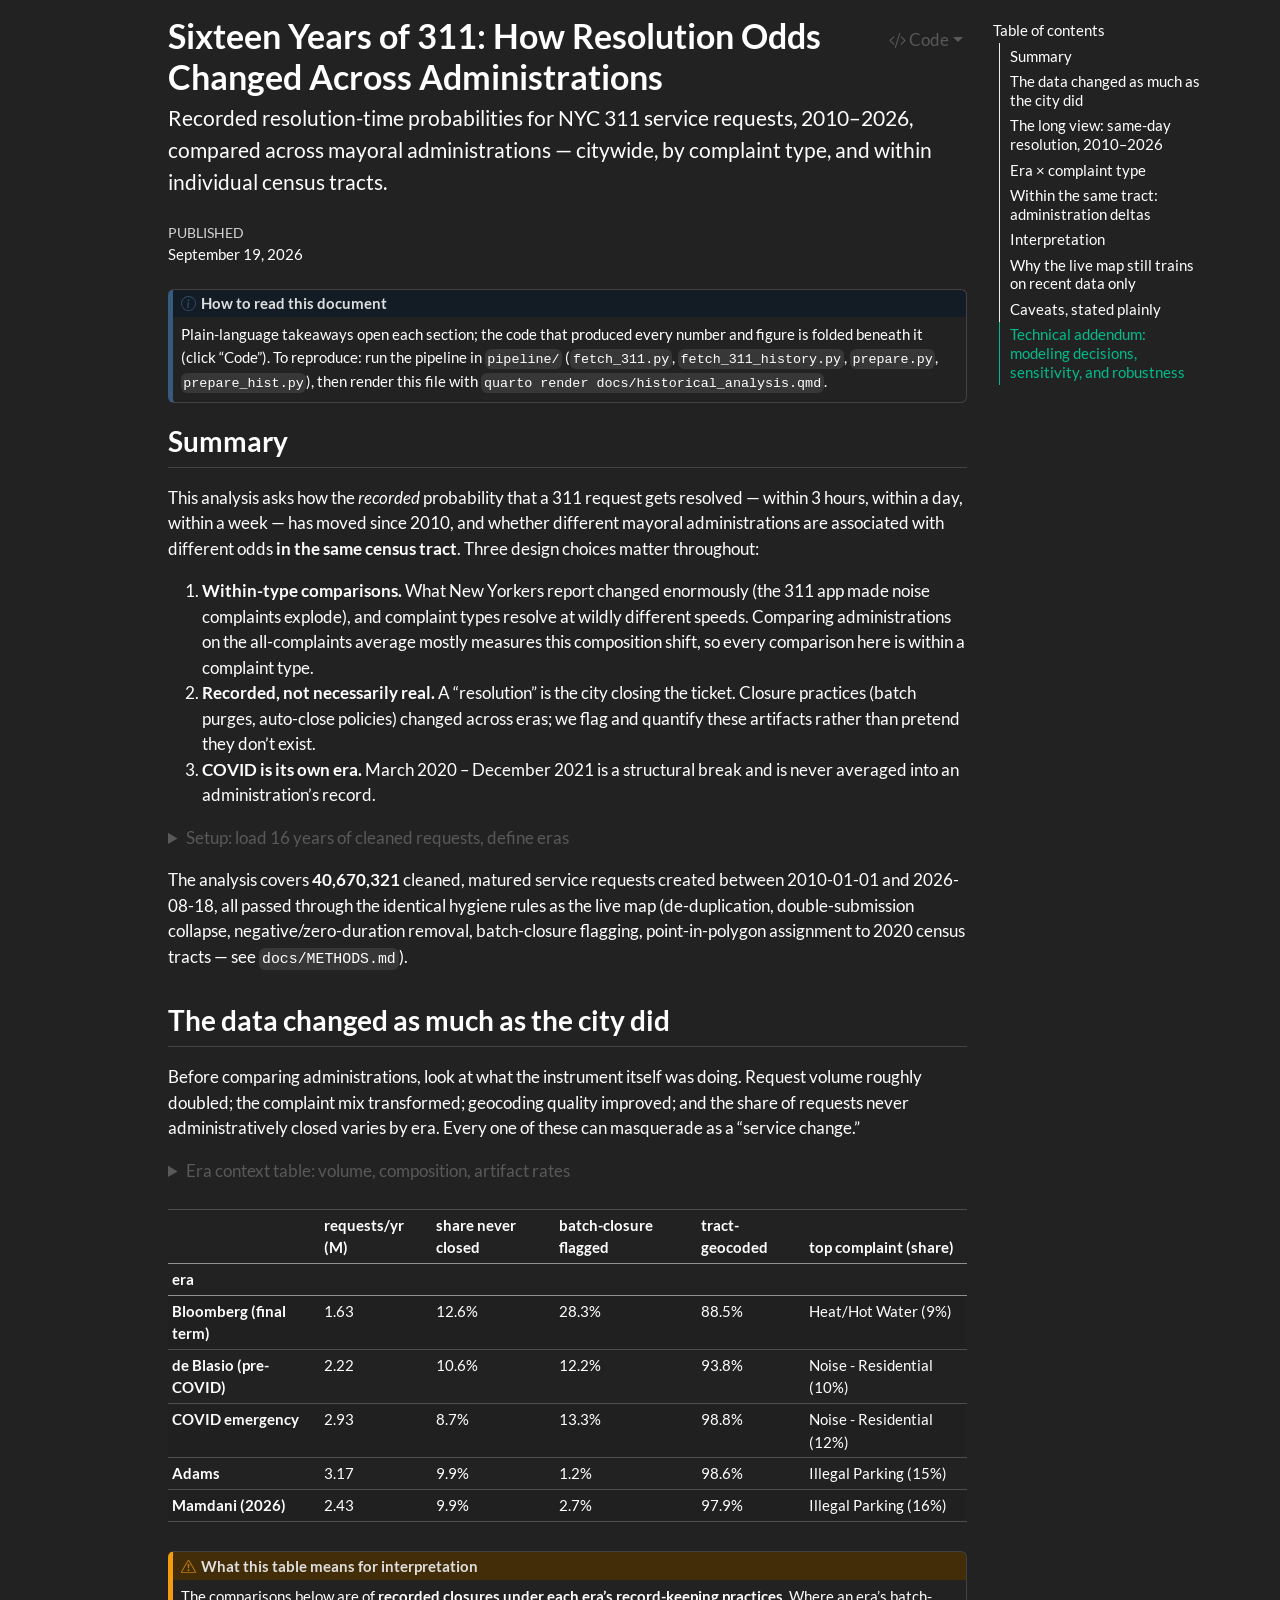
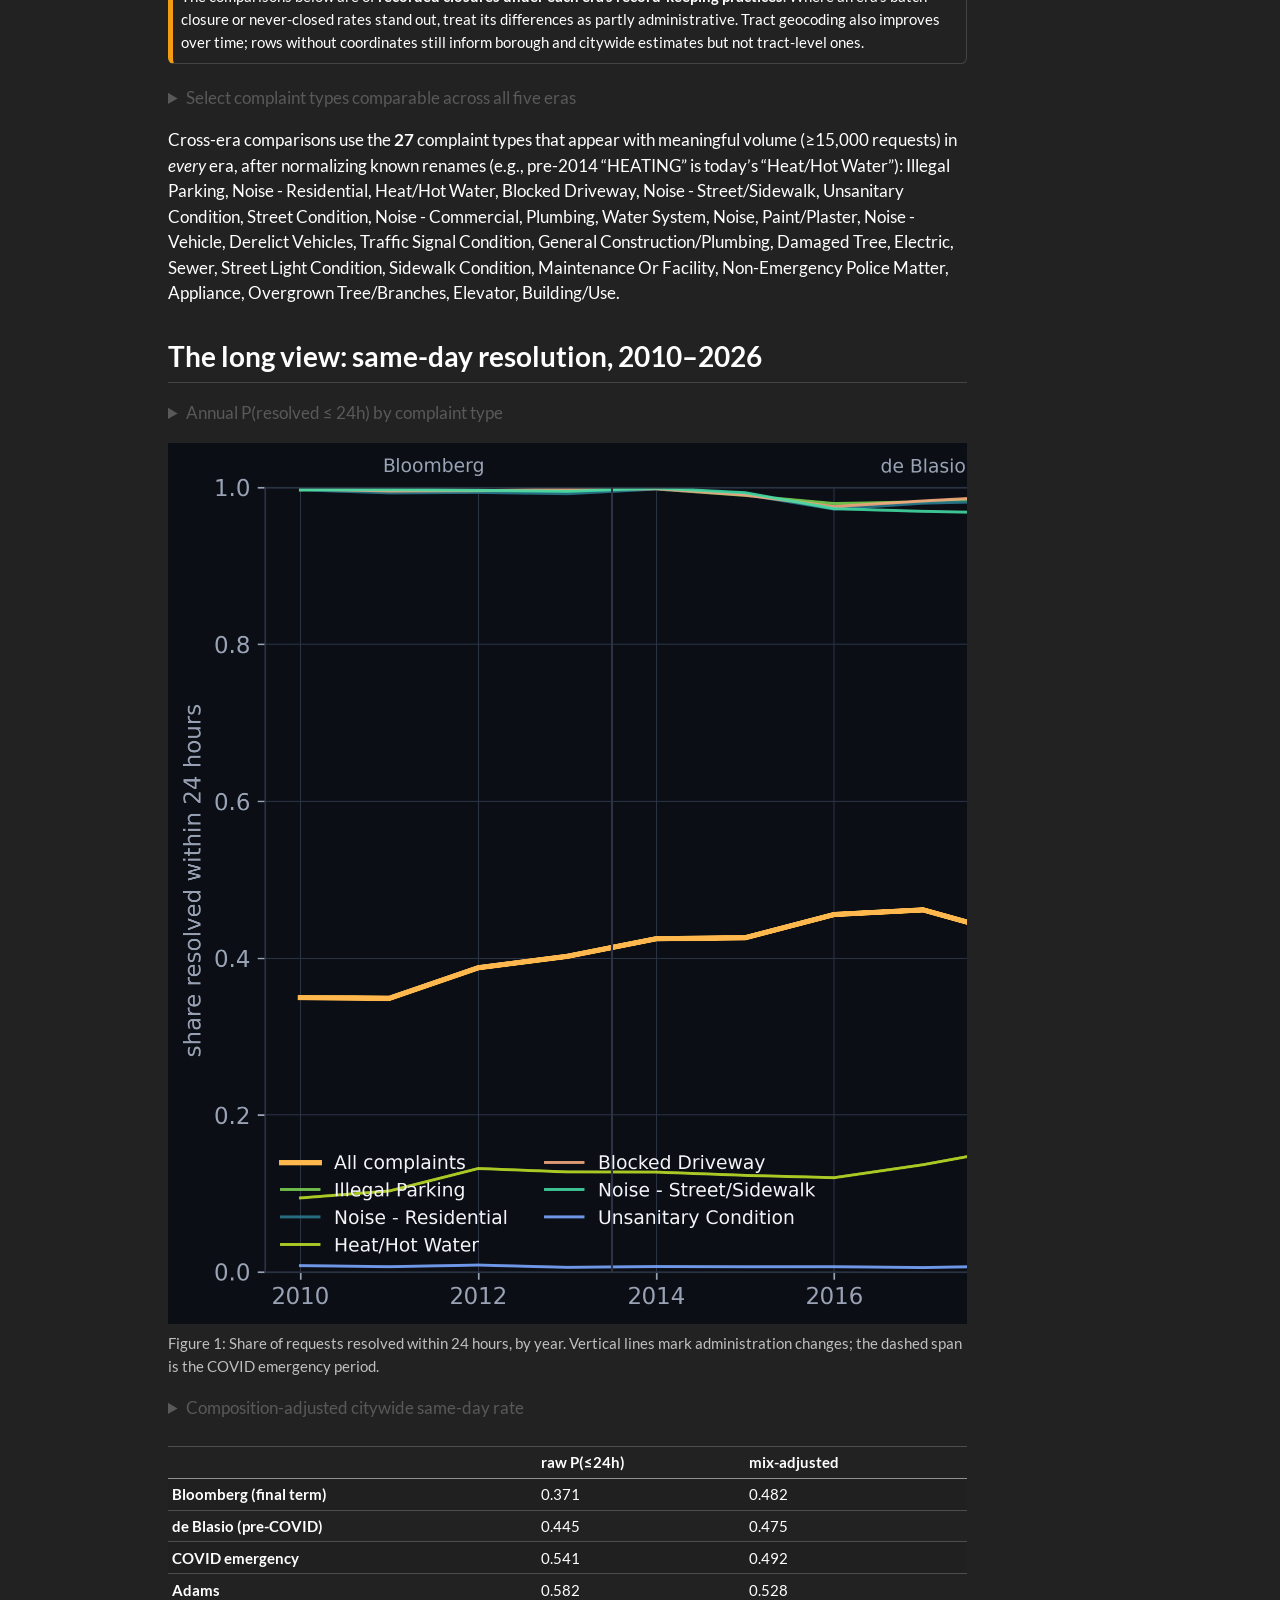
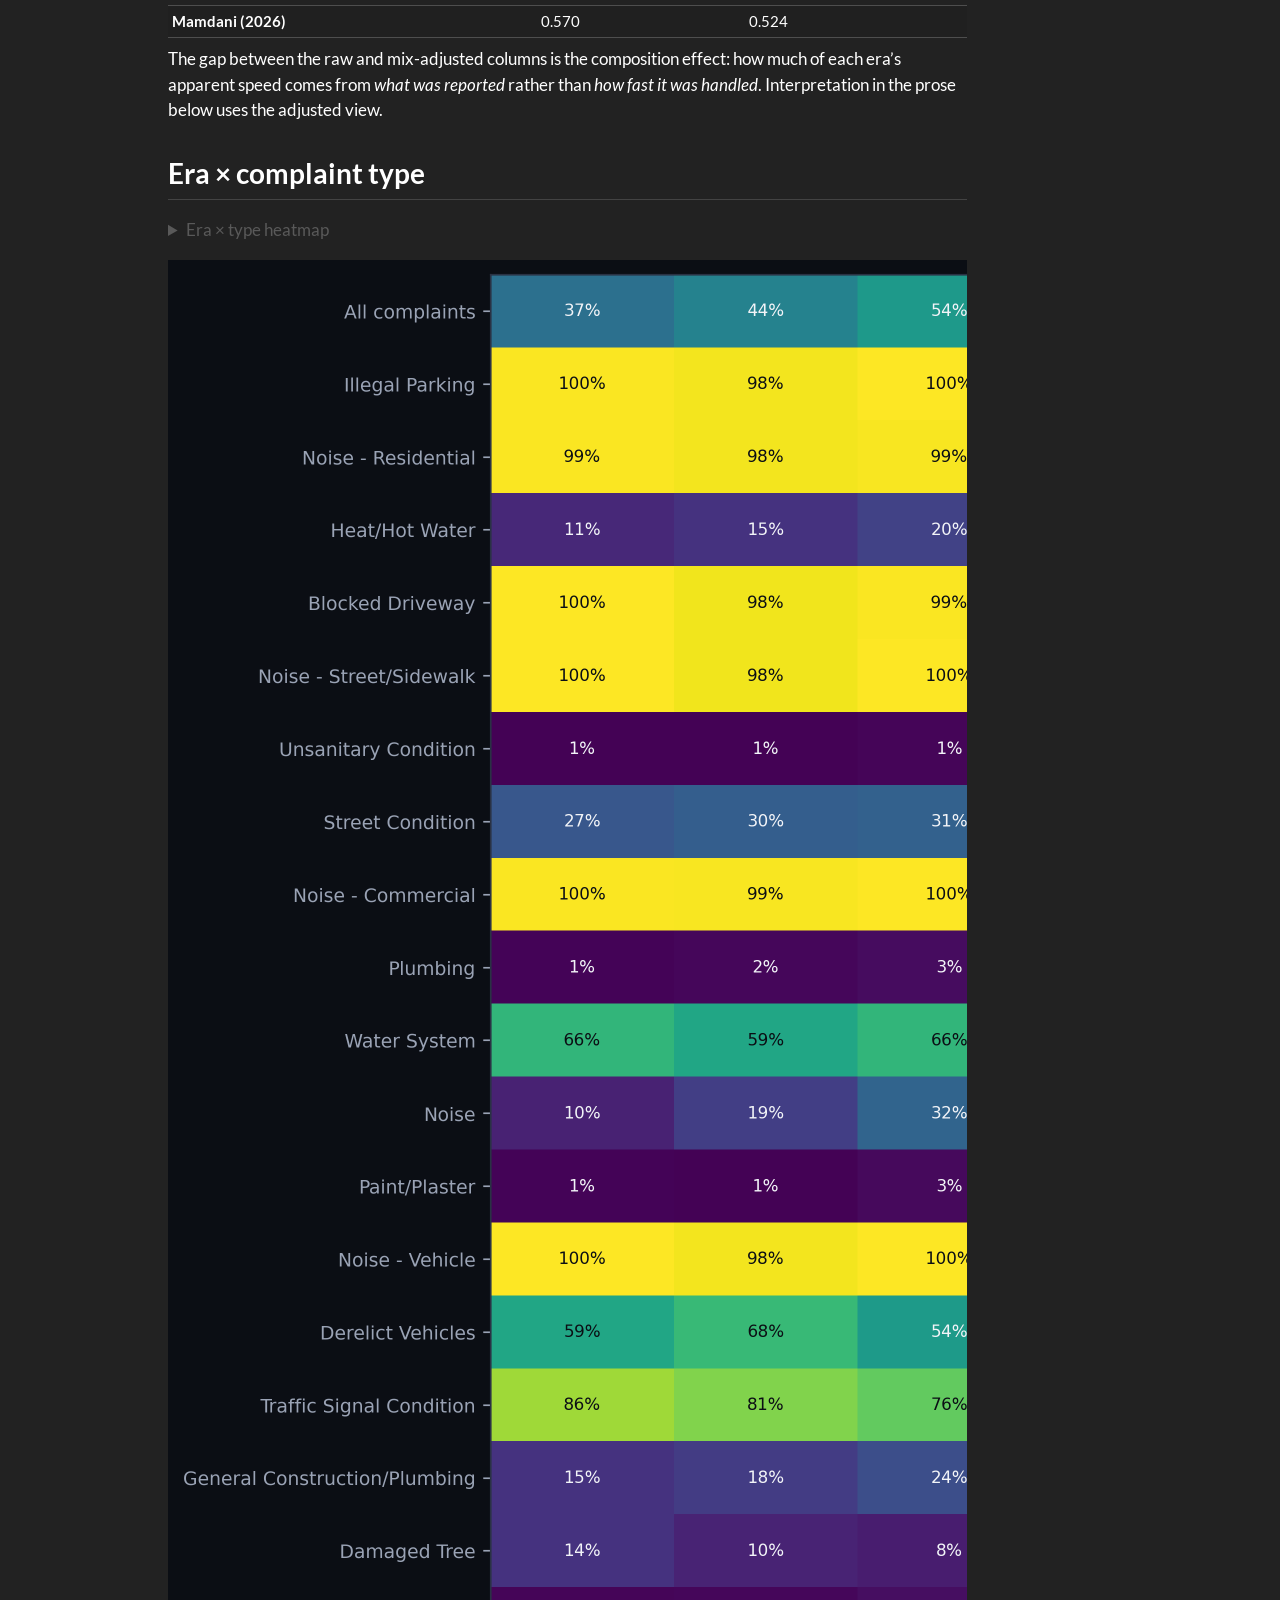
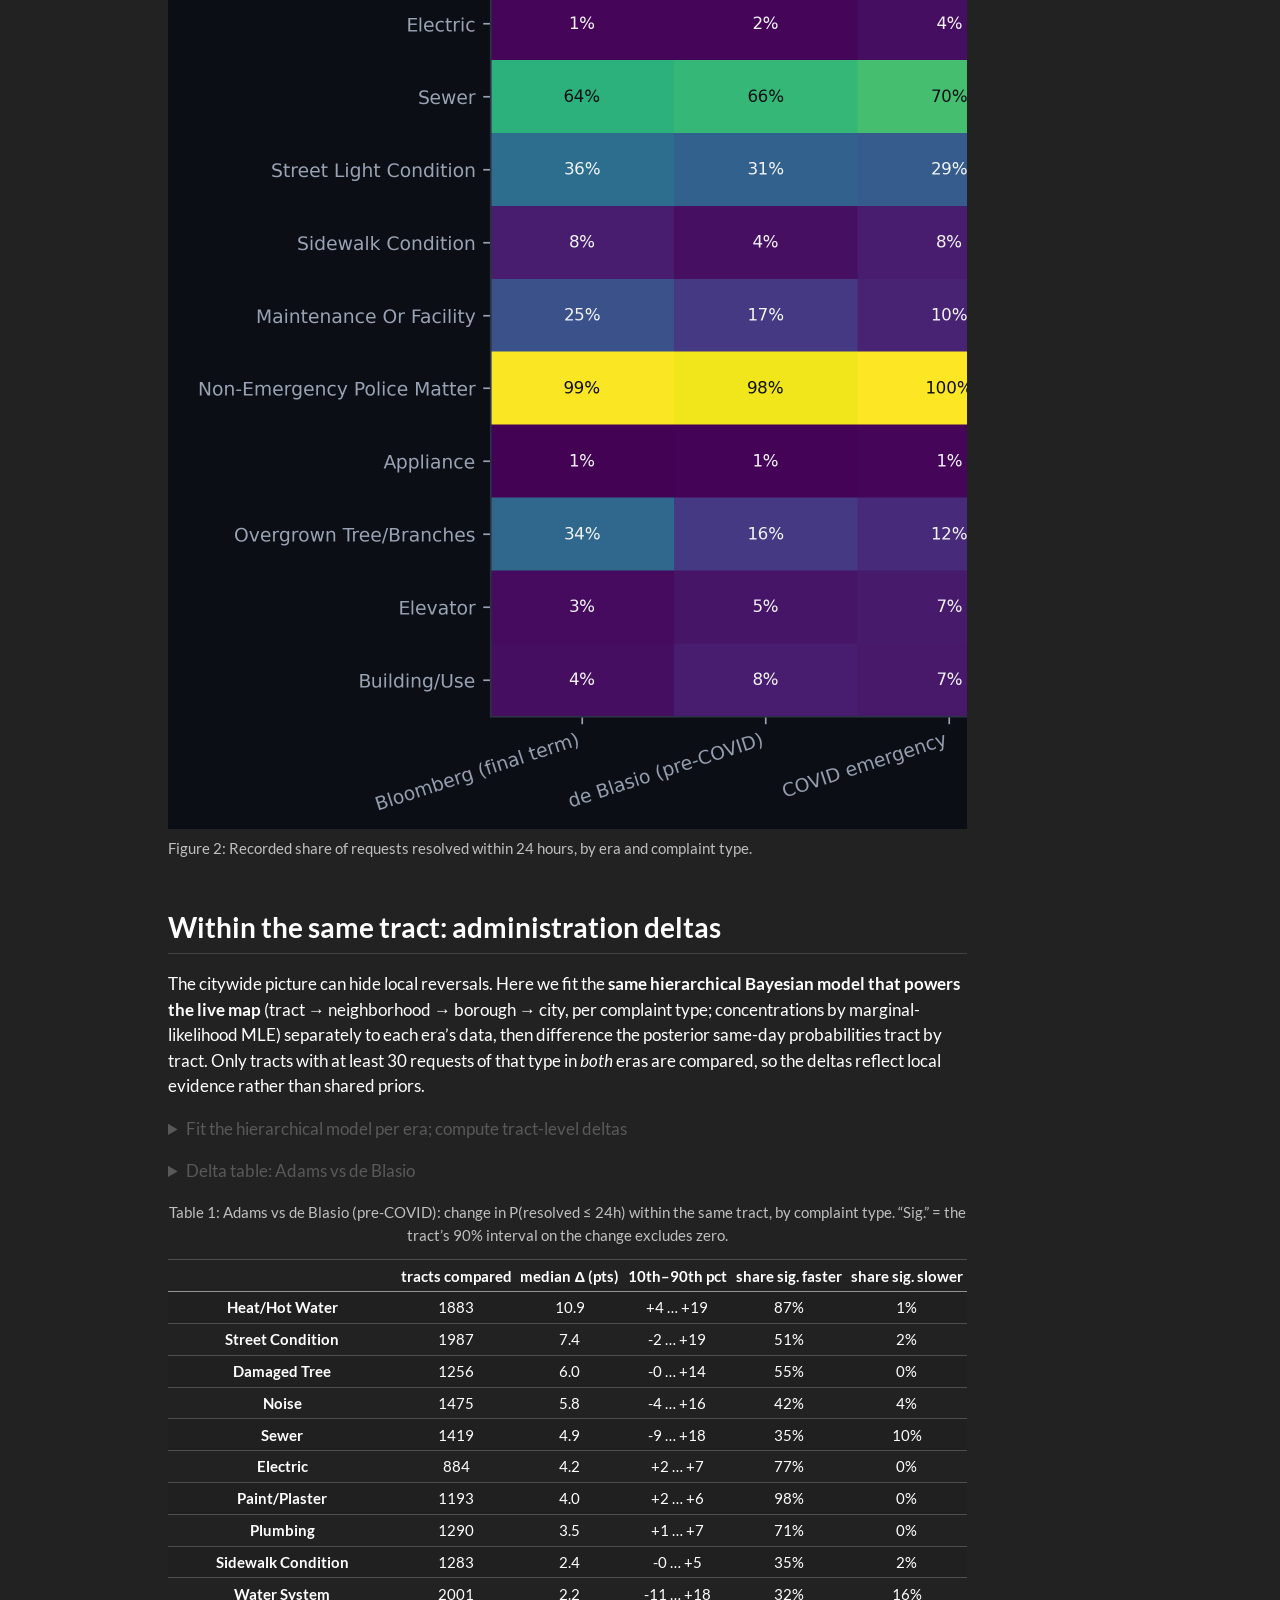
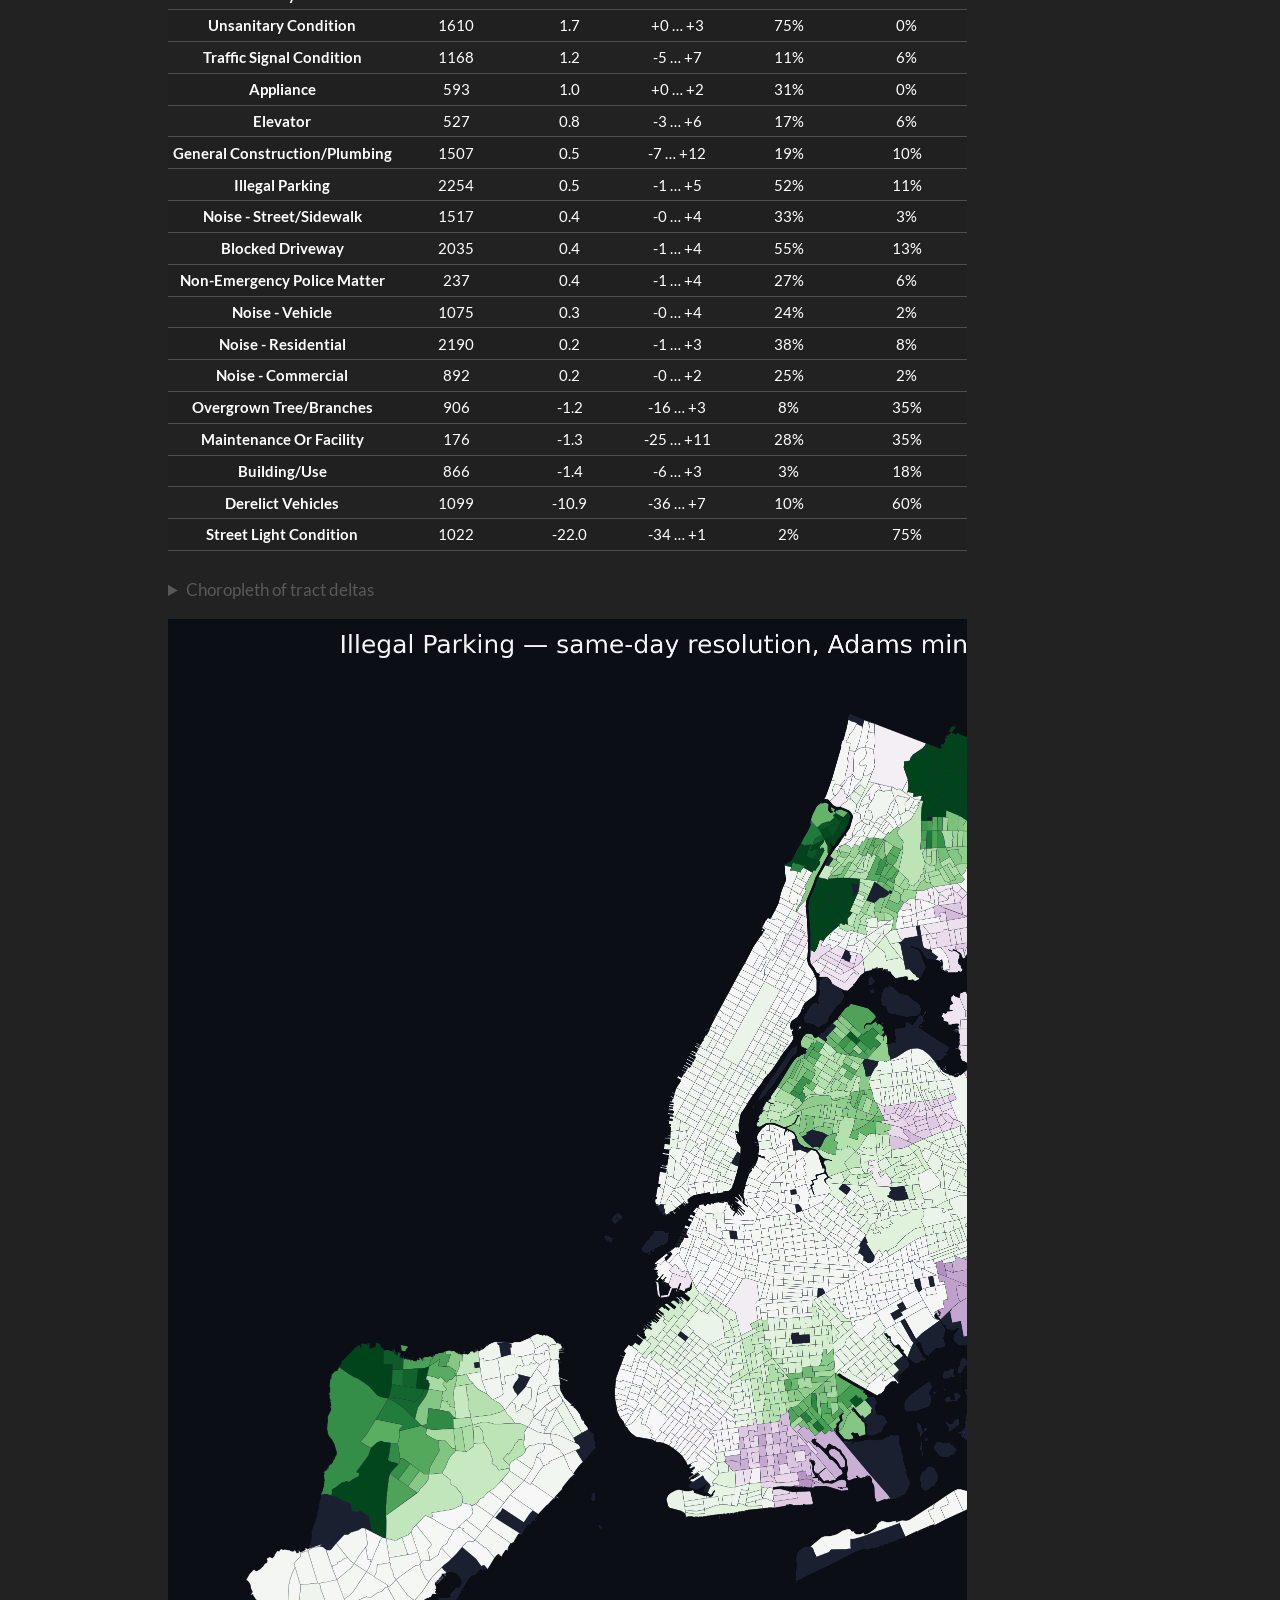
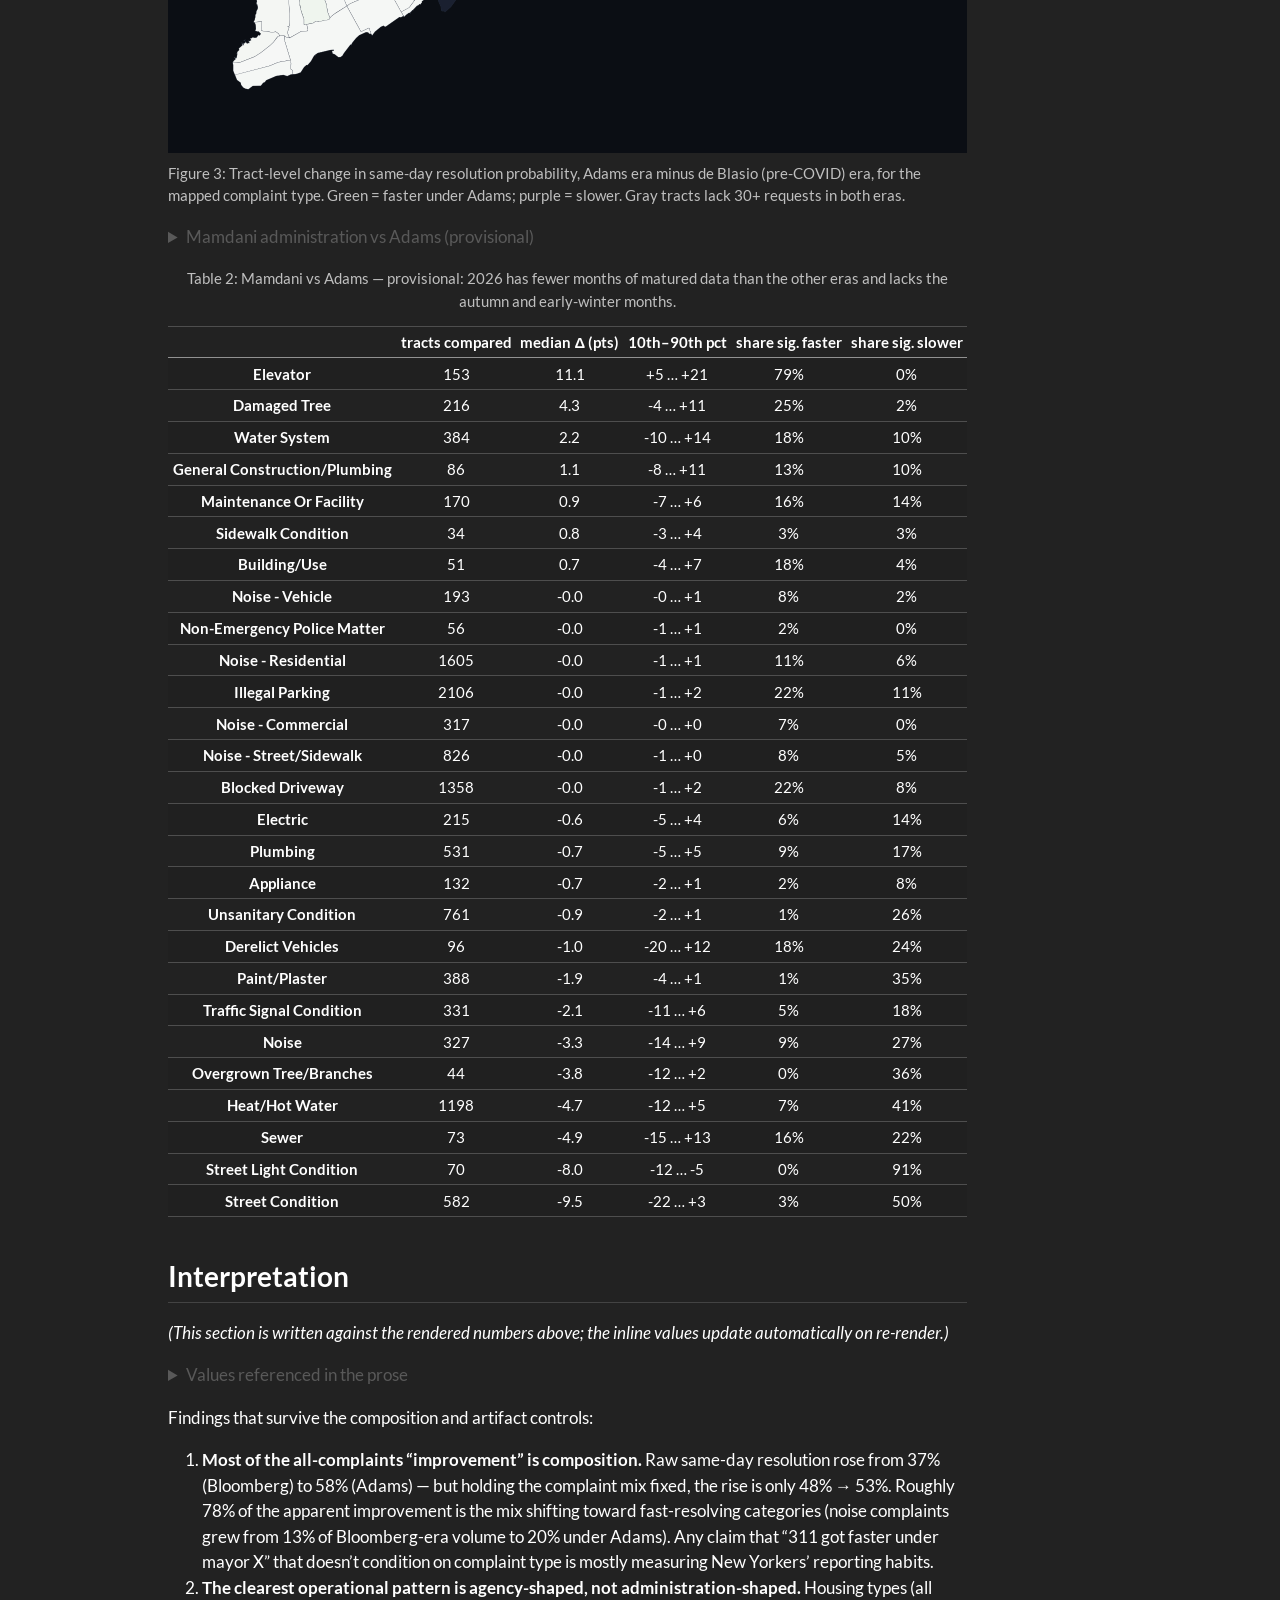
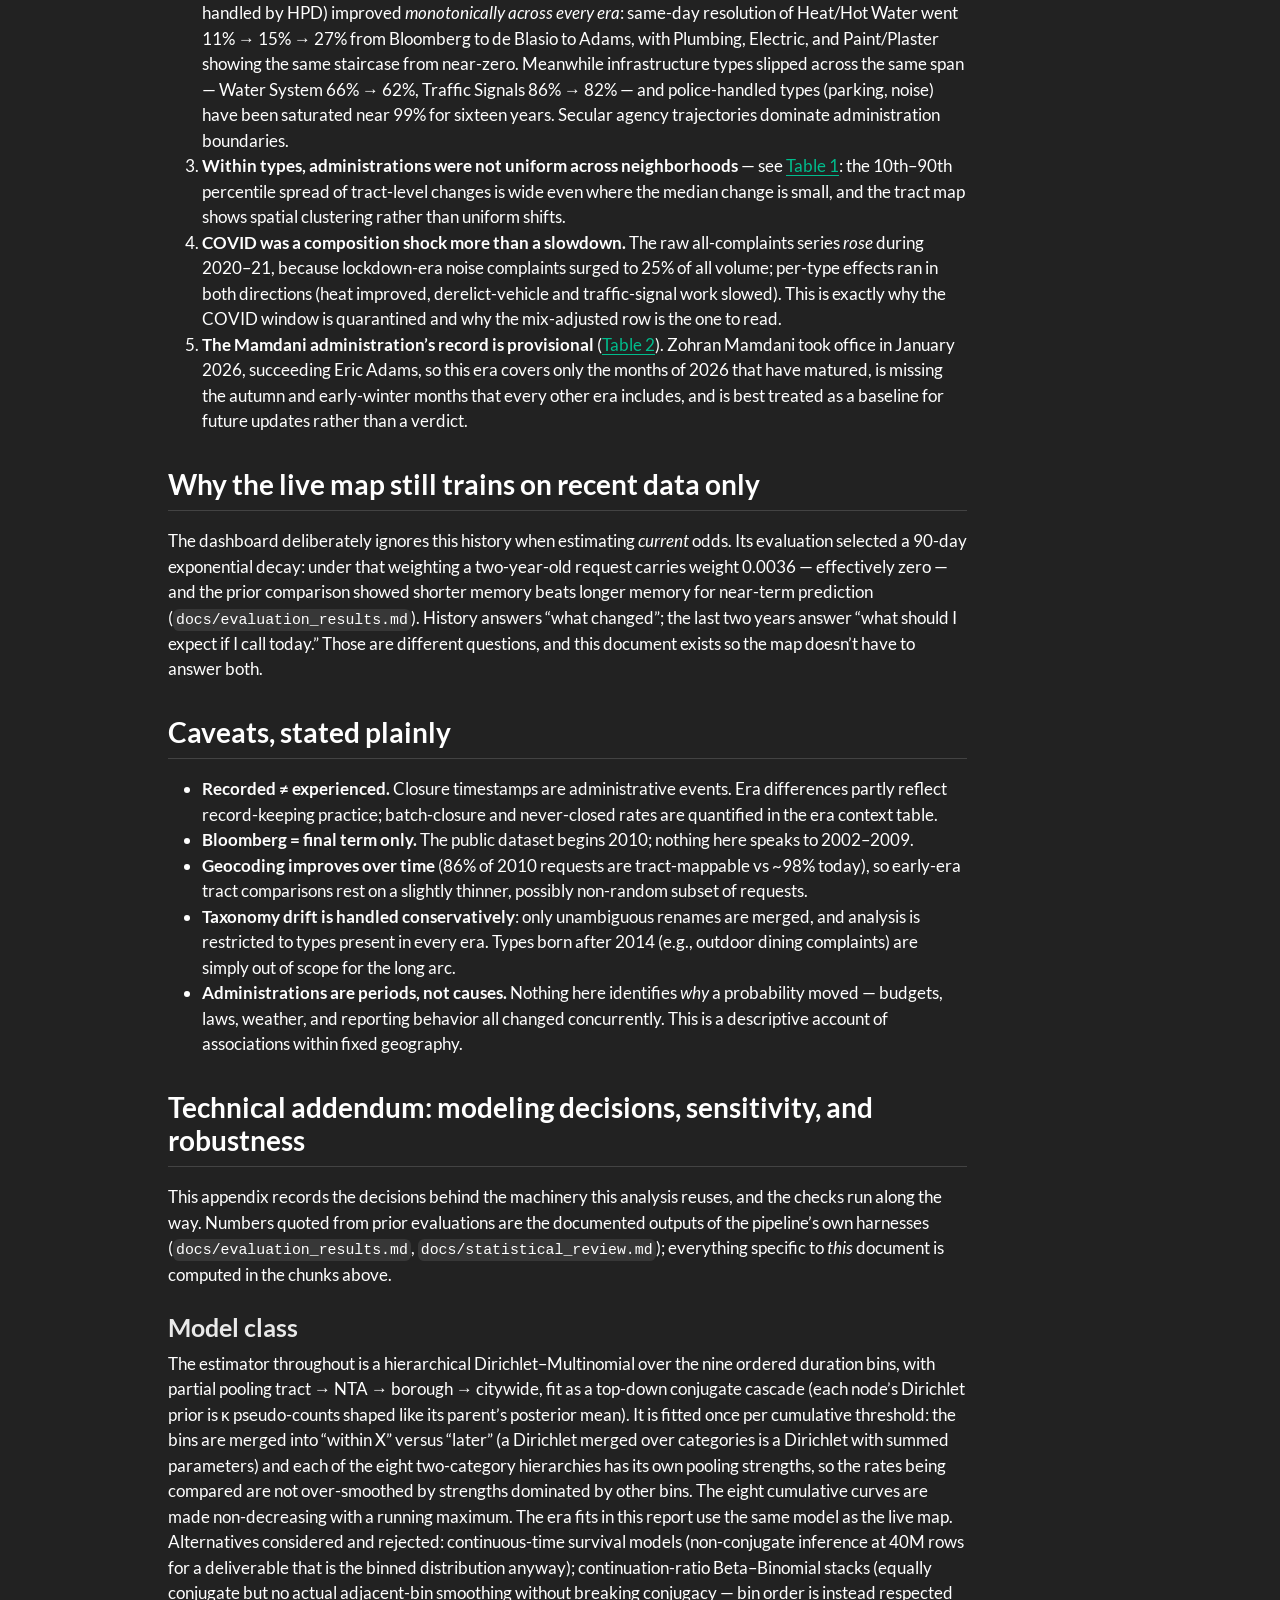
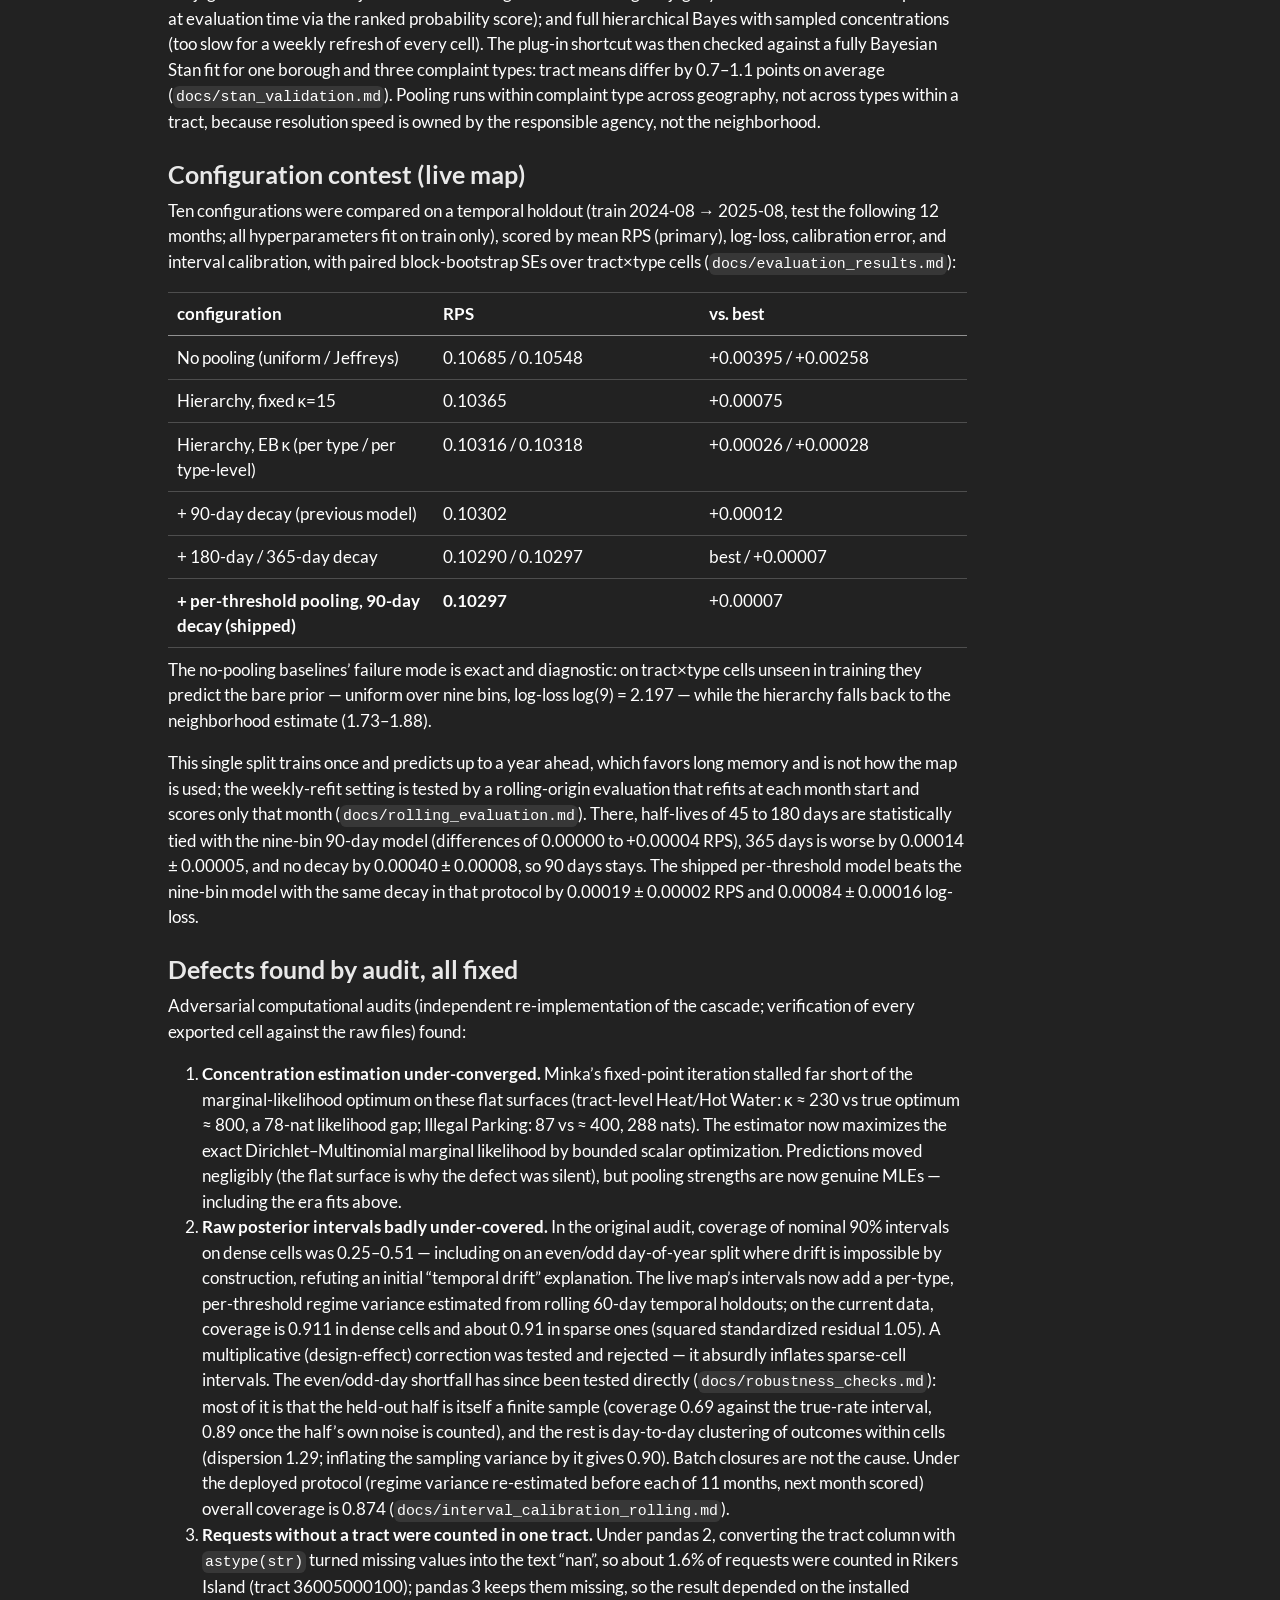
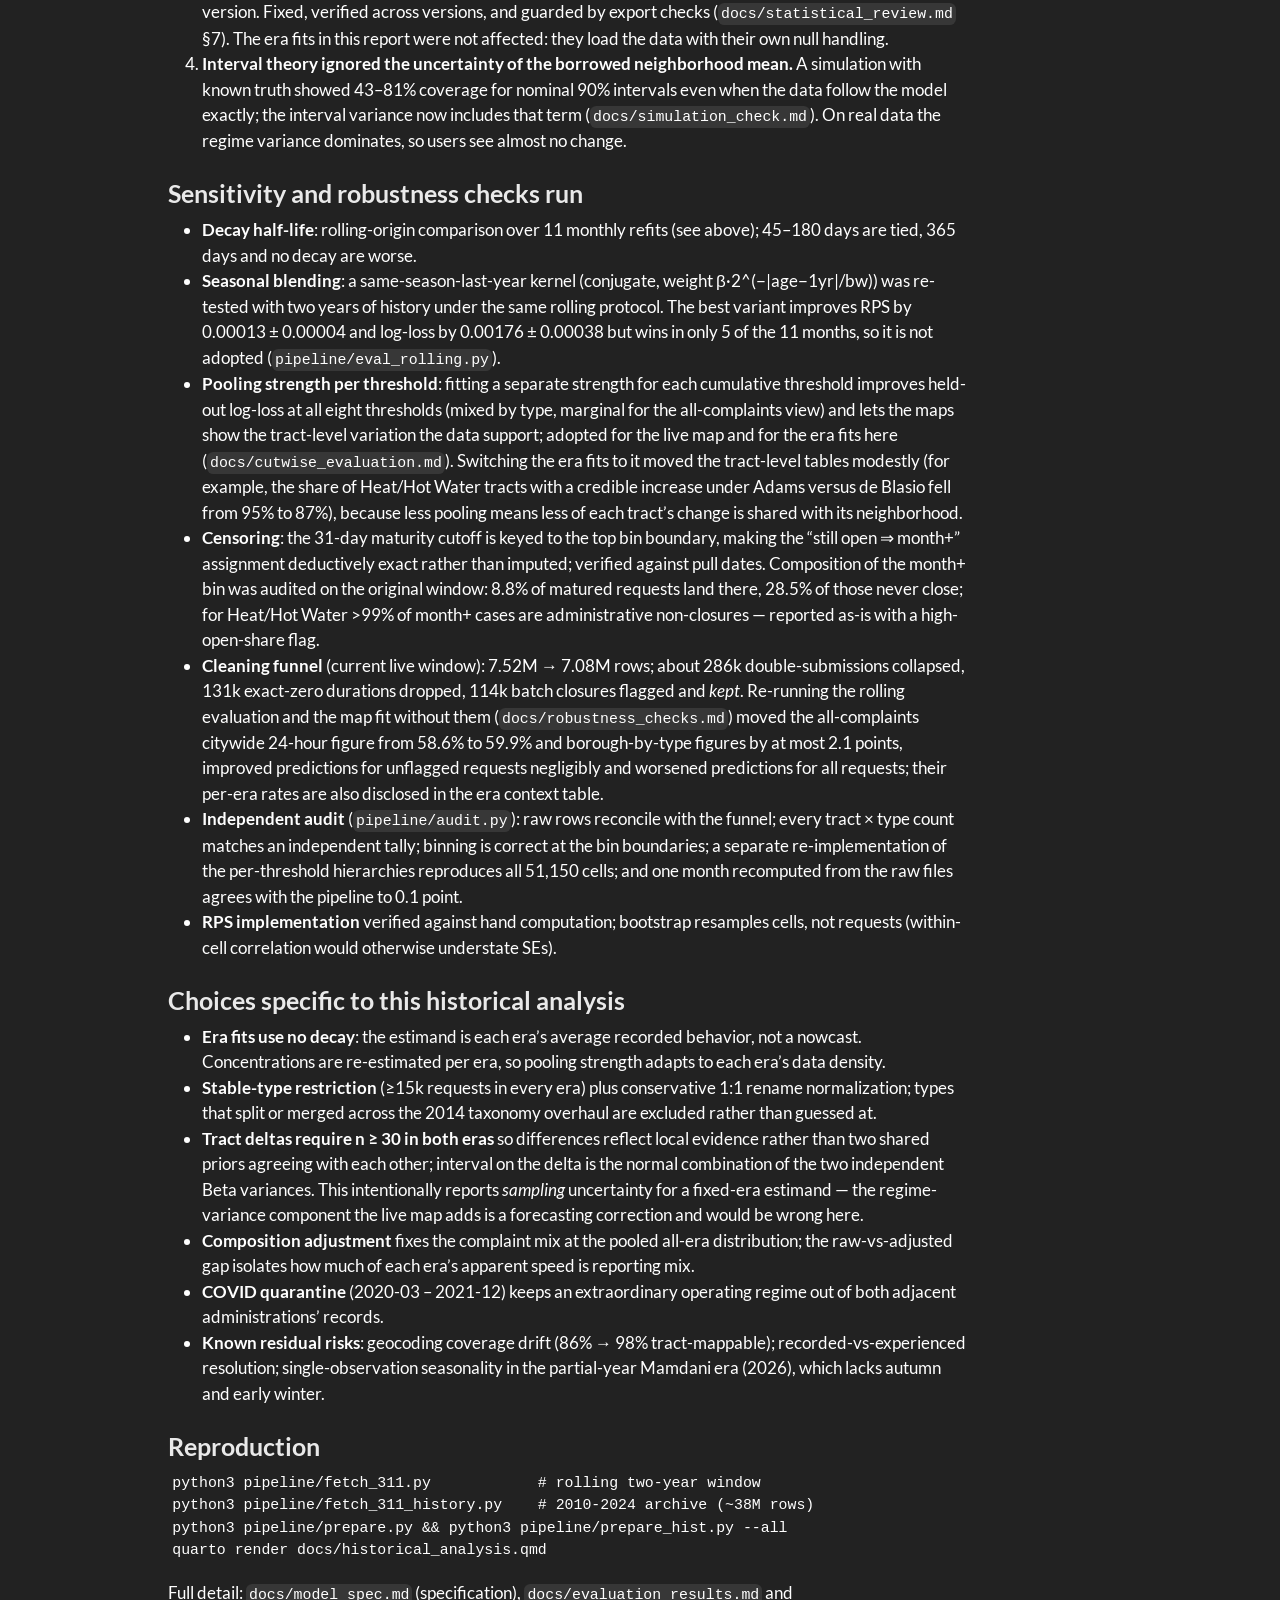
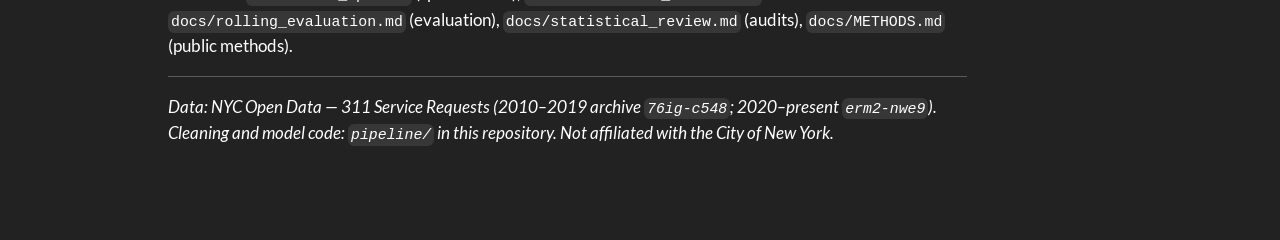
